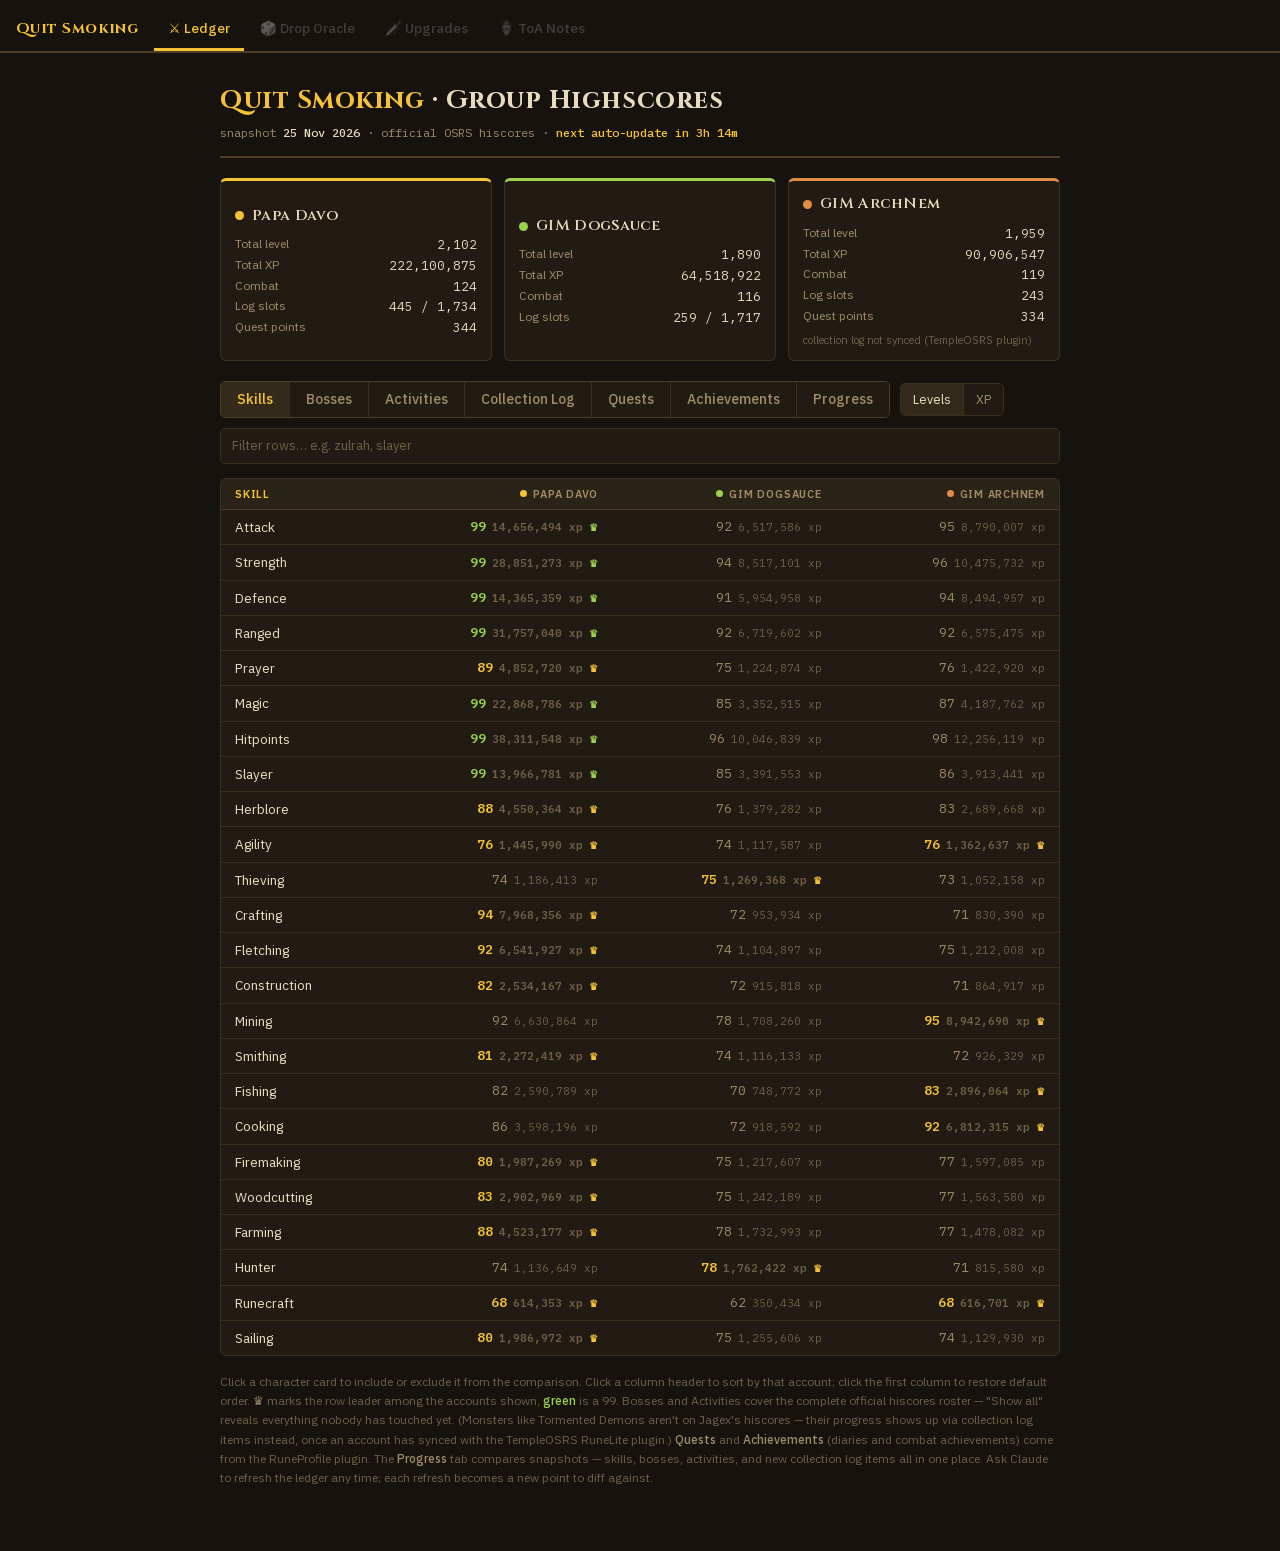
==== index.html @ 2ef052c2 "Scheduled data refresh" ====
<!DOCTYPE html>
<html lang="en">
<head>
<meta charset="utf-8">
<meta name="viewport" content="width=device-width, initial-scale=1">
<title>Quit Smoking — Group Highscores</title>
<link rel="stylesheet" href="assets/fonts.css">
<link rel="manifest" href="manifest.webmanifest">
<meta name="theme-color" content="#16120d">
<meta name="color-scheme" content="dark">
<meta name="mobile-web-app-capable" content="yes">
<meta name="apple-mobile-web-app-capable" content="yes">
<meta name="apple-mobile-web-app-status-bar-style" content="black">
<meta name="apple-mobile-web-app-title" content="Quit Smoking">
<link rel="apple-touch-icon" href="assets/apple-touch-icon.png">
<link rel="icon" type="image/png" sizes="192x192" href="assets/icon-192.png">
<style>

:root{
  --ground:#16120d; --panel:#211b13; --panel2:#2a2318; --panel3:#332a1c;
  --border:#4d3d24; --border-soft:#3a2f1d;
  --ink:#e9dcbe; --muted:#a08c66; --faint:#6f6047;
  --gold:#f5c235; --green:#9ad24b; --red:#e0674f; --blue:#7fb8d9;
  --c-davo:#f5c235; --c-dog:#9ad24b; --c-arch:#e08e45;
  --display:'Cinzel',Georgia,serif;
  --sans:'IBM Plex Sans',system-ui,sans-serif;
  --mono:'IBM Plex Mono',Consolas,monospace;
}
*{box-sizing:border-box}
[hidden]{display:none!important}
body{background:var(--ground);color:var(--ink);font-family:var(--sans);margin:0;
  font-size:14px;line-height:1.5}
nav{position:sticky;top:0;z-index:10;background:var(--ground);
  border-bottom:2px solid var(--border);display:flex;gap:2px;
  padding:10px 16px 0;overflow-x:auto}
nav .brand{font-family:var(--display);font-weight:700;font-size:15px;color:var(--gold);
  letter-spacing:.03em;padding:8px 14px 10px 0;white-space:nowrap}
nav button{font:inherit;font-size:13.5px;font-weight:500;color:var(--muted);
  background:none;border:none;border-bottom:3px solid transparent;
  padding:8px 14px 10px;cursor:pointer;white-space:nowrap}
nav button:hover{color:var(--ink)}
nav button.on{color:var(--gold);border-bottom-color:var(--gold)}
nav button:focus-visible{outline:2px solid var(--gold);outline-offset:-2px}
nav button.dim{opacity:.35;filter:grayscale(1);cursor:not-allowed}
nav button.dim:hover{color:var(--muted)}

/* ---- ledger ---- */



#t-ledger [hidden]{display:none!important}


#t-ledger .wrap{max-width:880px;margin:0 auto;padding:28px 20px 64px}


#t-ledger header{display:flex;align-items:baseline;justify-content:space-between;flex-wrap:wrap;
  gap:4px 16px;border-bottom:2px solid var(--border);padding-bottom:14px;margin-bottom:20px}

#t-ledger h1{font-family:var(--display);font-weight:700;font-size:26px;margin:0;letter-spacing:.02em;
  color:var(--gold);text-wrap:balance}

#t-ledger h1 .sub{color:var(--ink)}

#t-ledger .snapdate{font-family:var(--mono);font-size:12px;color:var(--muted)}

#t-ledger .snapdate b{color:var(--ink);font-weight:500}


#t-ledger .cards{display:grid;grid-template-columns:repeat(auto-fit,minmax(230px,1fr));gap:12px;margin-bottom:20px}

#t-ledger .card{background:var(--panel);border:1px solid var(--border-soft);border-radius:6px;
  padding:12px 14px;cursor:pointer;text-align:left;font:inherit;color:inherit;
  border-top:3px solid var(--acct);transition:background .12s, border-color .12s}

#t-ledger .card:hover{background:var(--panel2)}

#t-ledger .card:focus-visible{outline:2px solid var(--gold);outline-offset:2px}

#t-ledger .card.off{opacity:.45;border-top-color:var(--border-soft)}

#t-ledger .card .nm{font-family:var(--display);font-weight:600;font-size:15px;letter-spacing:.02em;
  display:flex;align-items:center;gap:8px;margin-bottom:8px}

#t-ledger .card .dot{width:9px;height:9px;border-radius:50%;background:var(--acct);flex:none}

#t-ledger .card dl{display:grid;grid-template-columns:auto 1fr;gap:2px 12px;margin:0}

#t-ledger .card dt{color:var(--muted);font-size:12px}

#t-ledger .card dd{margin:0;text-align:right;font-family:var(--mono);font-size:12.5px;font-variant-numeric:tabular-nums}

#t-ledger .card .off-note{font-size:11px;color:var(--faint);margin-top:6px}


#t-ledger .controls{display:flex;flex-wrap:wrap;align-items:center;gap:10px;margin-bottom:14px}

#t-ledger .tabs{display:flex;border:1px solid var(--border);border-radius:5px;overflow:hidden}

#t-ledger .tabs button{font:inherit;font-weight:500;color:var(--muted);background:var(--panel);
  border:none;padding:7px 16px;cursor:pointer}

#t-ledger .tabs button + button{border-left:1px solid var(--border-soft)}

#t-ledger .tabs button.on{background:var(--panel3);color:var(--gold)}

#t-ledger .tabs button:focus-visible{outline:2px solid var(--gold);outline-offset:-2px}

#t-ledger .seg{display:flex;border:1px solid var(--border-soft);border-radius:5px;overflow:hidden}

#t-ledger .seg button{font:inherit;font-size:12.5px;color:var(--muted);background:var(--panel);
  border:none;padding:6px 12px;cursor:pointer}

#t-ledger .seg button + button{border-left:1px solid var(--border-soft)}

#t-ledger .seg button.on{background:var(--panel3);color:var(--ink)}

#t-ledger .seg button:focus-visible{outline:2px solid var(--gold);outline-offset:-2px}

#t-ledger .range{position:relative}

#t-ledger #rangebtn{font:inherit;font-size:12.5px;color:var(--ink);background:var(--panel);
  border:1px solid var(--border-soft);border-radius:5px;padding:6px 11px;cursor:pointer;
  display:flex;align-items:center;gap:8px;font-variant-numeric:tabular-nums}

#t-ledger #rangebtn:hover{border-color:var(--gold)}

#t-ledger #rangebtn .caret{color:var(--faint);font-size:9px}

#t-ledger #calpop{position:absolute;top:calc(100% + 6px);left:0;z-index:30;background:var(--panel2);
  border:1px solid var(--border);border-radius:6px;padding:12px;
  box-shadow:0 10px 28px rgba(0,0,0,.55);display:flex;gap:14px}

#t-ledger #calpop .presets{display:flex;flex-direction:column;gap:4px;
  border-right:1px solid var(--border-soft);padding-right:12px}

#t-ledger #calpop .presets .pt{font-size:10px;font-weight:600;letter-spacing:.07em;
  text-transform:uppercase;color:var(--faint);margin-bottom:2px}

#t-ledger #calpop .presets button{font:inherit;font-size:12px;text-align:left;color:var(--muted);
  background:none;border:none;border-radius:4px;padding:5px 9px;cursor:pointer;white-space:nowrap}

#t-ledger #calpop .presets button:hover{background:var(--panel3);color:var(--gold)}

#t-ledger .cal{width:226px}

#t-ledger .cal .mhead{display:flex;align-items:center;justify-content:space-between;margin-bottom:8px}

#t-ledger .cal .mhead b{font-size:12.5px;font-weight:600;font-family:var(--sans)}

#t-ledger .cal .mhead button{font:inherit;color:var(--muted);background:none;
  border:1px solid var(--border-soft);border-radius:4px;width:22px;height:22px;
  cursor:pointer;line-height:1;padding:0}

#t-ledger .cal .mhead button:hover{color:var(--gold);border-color:var(--gold)}

#t-ledger .cal .grid{display:grid;grid-template-columns:repeat(7,1fr);gap:2px;
  font-family:var(--mono);font-size:11.5px;text-align:center}

#t-ledger .cal .dow{color:var(--faint);font-size:10px;padding:2px 0}

#t-ledger .cal .d{padding:5px 0;border-radius:4px;color:var(--faint)}

#t-ledger .cal .d.snap{color:var(--ink);cursor:pointer;background:var(--panel3);font-weight:600}

#t-ledger .cal .d.snap:hover{outline:1px solid var(--gold)}

#t-ledger .cal .d.inrange{background:var(--border-soft)}

#t-ledger .cal .d.sel{background:var(--gold);color:var(--ground)}

#t-ledger .cal .hint{margin-top:8px;font-size:10.5px;color:var(--faint);font-family:var(--sans)}

#t-ledger #search{font:inherit;font-size:13px;color:var(--ink);background:var(--panel);
  border:1px solid var(--border-soft);border-radius:5px;padding:7px 11px;flex:1;min-width:140px}

#t-ledger #search::placeholder{color:var(--faint)}

#t-ledger #search:focus{outline:none;border-color:var(--gold)}


#t-ledger .tablebox{border:1px solid var(--border-soft);border-radius:6px;background:var(--panel)}

@media (max-width:640px){#t-ledger .tablebox{overflow-x:auto}
}
#t-ledger table{border-collapse:collapse;width:100%;min-width:520px}

#t-ledger th,#t-ledger td{padding:7px 14px;white-space:nowrap}

#t-ledger thead th{font-size:11px;font-weight:600;letter-spacing:.07em;text-transform:uppercase;
  color:var(--muted);background:var(--panel2);border-bottom:1px solid var(--border);
  text-align:right;cursor:pointer;user-select:none;
  position:sticky;top:var(--stickytop,0px);z-index:2}

#t-ledger thead th:first-child{text-align:left}

#t-ledger thead th:hover{color:var(--ink)}

#t-ledger thead th.sorted{color:var(--gold)}

#t-ledger thead th .dot{display:inline-block;width:7px;height:7px;border-radius:50%;margin-right:6px;
  vertical-align:1px}

#t-ledger tbody td{border-bottom:1px solid var(--border-soft);font-family:var(--mono);
  font-size:13px;font-variant-numeric:tabular-nums;text-align:right;color:var(--muted)}

#t-ledger tbody tr:last-child td{border-bottom:none}

#t-ledger tbody tr:hover td{background:var(--panel2)}

#t-ledger tbody td.name{font-family:var(--sans);text-align:left;color:var(--ink);font-size:13.5px}

#t-ledger tbody td.lead{color:var(--gold);font-weight:600}

#t-ledger tbody td.lead::after{content:" ♛";font-size:10px}

#t-ledger tbody td.max99{color:var(--green)}

#t-ledger tbody td.zero{color:var(--faint)}

#t-ledger tbody td.gain{color:var(--green)}

#t-ledger tbody tr.grouphead td{font-family:var(--sans);font-size:11px;font-weight:600;
  letter-spacing:.07em;text-transform:uppercase;color:var(--gold);background:var(--panel2);
  text-align:left;cursor:default}

#t-ledger tbody tr.cathead td{background:var(--panel3);border-bottom-color:var(--border)}

#t-ledger tbody tr.cathead td.name{font-weight:600}

#t-ledger tbody tr.cathead td:not(.name){font-size:11.5px}

#t-ledger tbody tr.cathead td.done{color:var(--green)}

#t-ledger tbody tr.cathead .kc{display:inline-block;margin-left:9px;padding:1px 7px;border-radius:99px;
  background:var(--ground);border:1px solid var(--border);color:var(--gold);
  font-size:11.5px;font-weight:600}

#t-ledger td .xp{color:var(--faint);font-size:11px;margin-left:6px}

#t-ledger td .lv{color:var(--gold);font-size:11px;margin-left:6px}

#t-ledger .empty{padding:28px;text-align:center;color:var(--faint);white-space:normal}

#t-ledger footer{margin-top:16px;font-size:12px;color:var(--faint);line-height:1.6}

#t-ledger footer b{color:var(--muted);font-weight:500}

@media (max-width:560px){ #t-ledger th,#t-ledger td{padding:7px 9px}
 #t-ledger .wrap{padding:20px 12px 48px}
 }
/* ---- oracle ---- */




#t-oracle .wrap{max-width:880px;margin:0 auto;padding:28px 20px 64px}

#t-oracle header{border-bottom:2px solid var(--border);padding-bottom:14px;margin-bottom:20px;
  display:flex;align-items:baseline;justify-content:space-between;flex-wrap:wrap;gap:4px 16px}

#t-oracle h1{font-family:var(--display);font-weight:700;font-size:26px;margin:0;color:var(--gold);
  letter-spacing:.02em}

#t-oracle .tagline{font-family:var(--mono);font-size:12px;color:var(--muted)}


#t-oracle .grid{display:grid;grid-template-columns:minmax(260px,340px) 1fr;gap:16px;align-items:start}

@media (max-width:680px){#t-oracle .grid{grid-template-columns:1fr}
}
#t-oracle .pane{background:var(--panel);border:1px solid var(--border-soft);border-radius:6px;padding:16px}

#t-oracle label{display:block;font-size:11px;font-weight:600;letter-spacing:.07em;text-transform:uppercase;
  color:var(--muted);margin:14px 0 5px}

#t-oracle label:first-child{margin-top:0}

#t-oracle select,#t-oracle input[type=number]{width:100%;font:inherit;font-size:13.5px;color:var(--ink);
  background:var(--panel2);border:1px solid var(--border-soft);border-radius:5px;padding:8px 10px}

#t-oracle select:focus,#t-oracle input:focus{outline:none;border-color:var(--gold)}

#t-oracle input[type=number]{font-family:var(--mono);font-variant-numeric:tabular-nums}

#t-oracle .chips{display:flex;gap:6px;flex-wrap:wrap}

#t-oracle .chips button{font:inherit;font-size:12.5px;color:var(--muted);background:var(--panel2);
  border:1px solid var(--border-soft);border-radius:99px;padding:5px 12px;cursor:pointer}

#t-oracle .chips button.on{color:var(--ground);background:var(--gold);border-color:var(--gold);font-weight:600}

#t-oracle .chips button:focus-visible{outline:2px solid var(--gold);outline-offset:2px}

#t-oracle .hint{font-size:11.5px;color:var(--faint);margin-top:4px}

#t-oracle .customrow{display:flex;align-items:center;gap:8px}

#t-oracle .customrow span{font-family:var(--mono);color:var(--muted)}


#t-oracle .verdict{font-family:var(--display);font-weight:700;font-size:30px;letter-spacing:.03em;
  margin:0 0 2px;color:var(--verdict,var(--gold));text-wrap:balance}

#t-oracle .verdictsub{color:var(--muted);margin:0 0 16px;font-size:13.5px}

#t-oracle .meter{height:10px;border:1px solid var(--border);border-radius:99px;background:var(--panel2);
  overflow:hidden;margin-bottom:6px}

#t-oracle .meter i{display:block;height:100%;background:linear-gradient(90deg,var(--red),var(--gold) 50%,var(--green));
  width:var(--w,0%);transition:width .4s}

#t-oracle .meterlab{display:flex;justify-content:space-between;font-size:10.5px;color:var(--faint);
  font-family:var(--mono);margin-bottom:18px}

#t-oracle .stats{display:grid;grid-template-columns:1fr 1fr;gap:10px}

@media (max-width:480px){#t-oracle .stats{grid-template-columns:1fr}
}
#t-oracle .stat{background:var(--panel2);border:1px solid var(--border-soft);border-radius:5px;padding:10px 12px}

#t-oracle .stat .k{font-size:11px;color:var(--muted);letter-spacing:.05em;text-transform:uppercase}

#t-oracle .stat .v{font-family:var(--mono);font-size:17px;font-variant-numeric:tabular-nums;margin-top:2px}

#t-oracle .stat .v small{font-size:11px;color:var(--faint)}

#t-oracle .miles{margin:18px 0 0;padding:0;list-style:none;font-size:13px;color:var(--muted)}

#t-oracle .miles li{display:flex;justify-content:space-between;gap:12px;padding:5px 0;
  border-top:1px solid var(--border-soft)}

#t-oracle .miles b{font-family:var(--mono);font-weight:500;color:var(--ink);font-variant-numeric:tabular-nums}

#t-oracle .miles .hit b{color:var(--green)}

#t-oracle footer{margin-top:16px;font-size:12px;color:var(--faint);line-height:1.6}

#t-oracle footer b{color:var(--muted);font-weight:500}

/* ---- upgrade ---- */




#t-upgrade .wrap{max-width:880px;margin:0 auto;padding:28px 20px 64px}

#t-upgrade header{border-bottom:2px solid var(--border);padding-bottom:14px;margin-bottom:18px;
  display:flex;align-items:baseline;justify-content:space-between;flex-wrap:wrap;gap:4px 16px}

#t-upgrade h1{font-family:var(--display);font-weight:700;font-size:26px;margin:0;color:var(--gold);
  letter-spacing:.02em}

#t-upgrade .tagline{font-family:var(--mono);font-size:12px;color:var(--muted)}


#t-upgrade .summary{display:grid;grid-template-columns:repeat(auto-fit,minmax(170px,1fr));gap:12px;margin-bottom:18px}

#t-upgrade .sum{background:var(--panel);border:1px solid var(--border-soft);border-radius:6px;padding:11px 14px}

#t-upgrade .sum .k{font-size:11px;color:var(--muted);letter-spacing:.06em;text-transform:uppercase}

#t-upgrade .sum .v{font-family:var(--mono);font-size:18px;font-variant-numeric:tabular-nums;margin-top:2px}

#t-upgrade .sum .v.green{color:var(--green)}

#t-upgrade .sum .v.gold{color:var(--gold)}


#t-upgrade .controls{display:flex;flex-wrap:wrap;gap:10px;margin-bottom:14px;align-items:center}

#t-upgrade .seg{display:flex;border:1px solid var(--border-soft);border-radius:5px;overflow:hidden}

#t-upgrade .seg button{font:inherit;font-size:12.5px;color:var(--muted);background:var(--panel);
  border:none;padding:6px 12px;cursor:pointer}

#t-upgrade .seg button + button{border-left:1px solid var(--border-soft)}

#t-upgrade .seg button.on{background:var(--panel3);color:var(--ink)}

#t-upgrade .seg button:focus-visible{outline:2px solid var(--gold);outline-offset:-2px}


#t-upgrade section{margin-bottom:22px}

#t-upgrade h2{font-family:var(--display);font-weight:600;font-size:16px;letter-spacing:.04em;
  color:var(--gold);margin:0 0 2px;display:flex;align-items:baseline;gap:10px}

#t-upgrade h2 .sub{font-family:var(--mono);font-size:11.5px;color:var(--faint);font-weight:400}

#t-upgrade .items{border:1px solid var(--border-soft);border-radius:6px;overflow:hidden;background:var(--panel)}

#t-upgrade .item{display:grid;grid-template-columns:auto 1fr auto;gap:4px 12px;align-items:center;
  padding:9px 14px;border-bottom:1px solid var(--border-soft);cursor:pointer}

#t-upgrade .item:last-child{border-bottom:none}

#t-upgrade .item:hover{background:var(--panel2)}

#t-upgrade .item input{width:16px;height:16px;accent-color:var(--gold);cursor:pointer}

#t-upgrade .item .nm{font-size:13.5px}

#t-upgrade .item .note{grid-column:2/4;font-size:11.5px;color:var(--faint);margin-top:-3px}

#t-upgrade .item .pr{font-family:var(--mono);font-size:13px;font-variant-numeric:tabular-nums;
  color:var(--muted);text-align:right;white-space:nowrap}

#t-upgrade .item.owned .nm{color:var(--faint);text-decoration:line-through}

#t-upgrade .item.owned .pr{color:var(--green);text-decoration:none}

#t-upgrade .item.owned .pr::after{content:" ✓"}

#t-upgrade .item .tag{display:inline-block;font-size:9.5px;font-weight:600;letter-spacing:.07em;
  border-radius:3px;padding:1px 5px;margin-left:7px;vertical-align:1px;
  color:var(--ground);background:var(--gold)}

#t-upgrade .item .tag.lux{background:var(--panel3);color:var(--muted);border:1px solid var(--border-soft)}

#t-upgrade footer{margin-top:8px;font-size:12px;color:var(--faint);line-height:1.6}

#t-upgrade footer b{color:var(--muted);font-weight:500}

/* ---- toa ---- */




#t-toa .wrap{max-width:940px;margin:0 auto;padding:28px 20px 64px}

#t-toa header{border-bottom:2px solid var(--border);padding-bottom:14px;margin-bottom:20px;
  display:flex;align-items:baseline;justify-content:space-between;flex-wrap:wrap;gap:4px 16px}

#t-toa h1{font-family:var(--display);font-weight:700;font-size:26px;margin:0;color:var(--gold);
  letter-spacing:.02em}

#t-toa .tagline{font-family:var(--mono);font-size:12px;color:var(--muted)}


#t-toa .cols{display:grid;grid-template-columns:repeat(auto-fit,minmax(290px,1fr));gap:14px}

#t-toa .room{background:var(--panel);border:1px solid var(--border-soft);border-radius:6px;
  padding:14px 16px;border-top:3px solid var(--accent,var(--border))}

#t-toa .room h2{font-family:var(--display);font-weight:600;font-size:16px;margin:0 0 2px;
  color:var(--accent,var(--gold));letter-spacing:.03em;display:flex;align-items:baseline;
  justify-content:space-between;gap:8px}

#t-toa .room h2 .style{font-family:var(--mono);font-size:10.5px;color:var(--muted);letter-spacing:.05em}

#t-toa .room ul{margin:8px 0 0;padding-left:17px}

#t-toa .room li{margin-bottom:5px;color:var(--muted)}

#t-toa .room li b{color:var(--ink);font-weight:500}

#t-toa .room li .warn{color:var(--red);font-weight:600}

#t-toa .room li .pray{color:var(--blue)}

#t-toa .sect{font-family:var(--display);font-weight:600;font-size:14px;letter-spacing:.08em;
  text-transform:uppercase;color:var(--faint);margin:26px 0 10px}

#t-toa .sect:first-of-type{margin-top:0}


#t-toa .invos{background:var(--panel);border:1px solid var(--border-soft);border-radius:6px;padding:14px 16px}

#t-toa .invos h3{font-family:var(--display);font-size:14px;color:var(--gold);margin:0 0 6px}

#t-toa .invos p{margin:0 0 10px;font-size:12.5px;color:var(--muted)}

#t-toa .pills{display:flex;flex-wrap:wrap;gap:6px}

#t-toa .pills span{font-family:var(--mono);font-size:11.5px;background:var(--panel2);
  border:1px solid var(--border-soft);border-radius:99px;padding:3px 10px;color:var(--ink)}

#t-toa .pills span.off{color:var(--faint);text-decoration:line-through}

#t-toa footer{margin-top:18px;font-size:12px;color:var(--faint);line-height:1.6}

#t-toa footer b{color:var(--muted);font-weight:500}


</style>
</head>
<body>
<nav><span class="brand">Quit Smoking</span><button data-t="ledger">⚔️ Ledger</button><button data-t="oracle" class="dim" disabled>🎲 Drop Oracle</button><button data-t="upgrade" class="dim" disabled>🗡️ Upgrades</button><button data-t="toa" class="dim" disabled>🏺 ToA Notes</button></nav>
<div id="t-ledger" class="tool" hidden>
<div class="wrap">
<header>
  <h1>Quit Smoking <span class="sub">· Group Highscores</span></h1>
  <div class="snapdate">snapshot <b id="snapdate"></b> · official OSRS hiscores
    · <b id="nextref" style="color:var(--gold)"></b></div>
</header>

<div class="cards" id="cards"></div>

<div class="controls">
  <div class="tabs" id="tabs" role="tablist">
    <button data-tab="skills" role="tab">Skills</button>
    <button data-tab="bosses" role="tab">Bosses</button>
    <button data-tab="activities" role="tab">Activities</button>
    <button data-tab="clog" role="tab">Collection Log</button>
    <button data-tab="quests" role="tab">Quests</button>
    <button data-tab="achv" role="tab">Achievements</button>
    <button data-tab="progress" role="tab">Progress</button>
  </div>
  <div class="seg" id="mode" hidden>
    <button data-mode="level">Levels</button>
    <button data-mode="xp">XP</button>
  </div>
  <div class="seg" id="zeroseg" hidden>
    <button data-z="hide">Hide untouched</button>
    <button data-z="all">Show all</button>
  </div>
  <div class="seg" id="questseg" hidden>
    <button data-q="all">All quests</button>
    <button data-q="todo">Unfinished only</button>
  </div>
  <div class="range" id="rangewrap" hidden>
    <button id="rangebtn" aria-haspopup="dialog"></button>
    <div id="calpop" hidden></div>
  </div>
  <input id="search" type="search" placeholder="Filter rows… e.g. zulrah, slayer">
</div>

<div class="tablebox"><table>
  <thead><tr id="headrow"></tr></thead>
  <tbody id="body"></tbody>
</table></div>

<footer>
  Click a character card to include or exclude it from the comparison. Click a column header to
  sort by that account; click the first column to restore default order. <b>♛</b> marks the row
  leader among the accounts shown, <b style="color:var(--green)">green</b> is a 99.
  Bosses and Activities cover the complete official hiscores roster — "Show all" reveals
  everything nobody has touched yet. (Monsters like Tormented Demons aren't on Jagex's hiscores —
  their progress shows up via collection log items instead, once an account has synced with the
  TempleOSRS RuneLite plugin.) <b>Quests</b> and <b>Achievements</b> (diaries and combat
  achievements) come from the RuneProfile plugin.
  The <b>Progress</b> tab compares snapshots — skills, bosses,
  activities, and new collection log items all in one place. Ask Claude to refresh the ledger any
  time; each refresh becomes a new point to diff against.
</footer>
</div>
</div><div id="t-oracle" class="tool" hidden>
<div class="wrap">
<header>
  <h1>The Drop Oracle</h1>
  <div class="tagline">dry, or deserved? · rates from the OSRS Wiki · KCs from 6 Sep 2026 hiscores</div>
</header>

<div class="grid">
<div class="pane">
  <label>Whose kill count?</label>
  <div class="chips" id="who"></div>
  <label for="boss">Boss</label>
  <select id="boss"></select>
  <label for="drop">Drop</label>
  <select id="drop"></select>
  <div id="customwrap" hidden>
    <label for="rate">Drop rate</label>
    <div class="customrow"><span>1 /</span><input type="number" id="rate" min="2" value="512"></div>
  </div>
  <label for="kc">Kill count</label>
  <input type="number" id="kc" min="0" value="0">
  <div class="hint" id="kchint"></div>
  <label for="got">Copies received</label>
  <input type="number" id="got" min="0" value="0">
</div>

<div class="pane">
  <p class="verdict" id="verdict">—</p>
  <p class="verdictsub" id="verdictsub"></p>
  <div class="meter"><i id="meterbar"></i></div>
  <div class="meterlab"><span>cursed</span><span>on rate</span><span>spooned</span></div>
  <div class="stats">
    <div class="stat"><div class="k">Expected by now</div><div class="v" id="s-exp">—</div></div>
    <div class="stat"><div class="k">You have</div><div class="v" id="s-got">—</div></div>
    <div class="stat"><div class="k">Luck percentile</div><div class="v" id="s-pct">—</div></div>
    <div class="stat"><div class="k">This dry or worse</div><div class="v" id="s-odds">—</div></div>
  </div>
  <ul class="miles" id="miles"></ul>
</div>
</div>

<footer>
  Percentile = share of players with your KC who would have <b>more</b> copies than you (higher is
  luckier). Rates are effective per-kill rates from the wiki; DT2 vestiges use a hidden 3-roll
  system, so treat those as approximations. Royal Titans rates assume full damage (solo) — in a
  duo they scale with your share. Ask Claude to refresh KCs or add bosses/drops.
</footer>
</div>
</div><div id="t-upgrade" class="tool" hidden>
<div class="wrap">
<header>
  <h1>Davo's Upgrade Path</h1>
  <div class="tagline">GE prices from <b>7 Sep 2026</b> · tick what you own — it's remembered</div>
</header>

<div class="summary">
  <div class="sum"><div class="k">Still to buy</div><div class="v gold" id="t-left">—</div></div>
  <div class="sum"><div class="k">Owned value</div><div class="v green" id="t-own">—</div></div>
  <div class="sum"><div class="k">Items ticked</div><div class="v" id="t-count">—</div></div>
</div>

<div class="controls">
  <div class="seg" id="view">
    <button data-v="all">Everything</button>
    <button data-v="todo">Still needed</button>
    <button data-v="core">Core picks only</button>
  </div>
</div>

<div id="sections"></div>

<footer>
  <b>CORE</b> = the value picks that carry your PvM given your stats; untagged = solid but
  situational; <b>LUX</b> = endgame luxury. Ferocious gloves are priced as hydra leather and
  Emberlight as a tormented synapse (the tradeable components). Crystal armour for a bowfa setup
  needs <b>6 armour seeds</b> (helm 1 / legs 2 / body 3) — the listed price is per seed.
  Prices move — ask Claude to refresh them, or to re-tier this list once you've told it what you own.
</footer>
</div>
</div><div id="t-toa" class="tool" hidden>
<div class="wrap">
<header>
  <h1>ToA Field Notes</h1>
  <div class="tagline">expert-mode quick reference · keep on the second monitor</div>
</header>

<div class="sect">Invocations</div>
<div class="cols" style="grid-template-columns:repeat(auto-fit,minmax(340px,1fr))">
  <div class="invos">
    <h3>Comfortable expert (~300)</h3>
    <p>The standard "everything useful, nothing evil" loadout. Verify the total in the lobby.</p>
    <div class="pills"><span>Softcore Run</span><span>Walk for It</span><span>Pathseeker</span>
    <span>Need Less Help?</span><span>On a Diet</span><span>Dehydration</span>
    <span>Lively Larvae</span><span>More Overlords</span><span>Blowing Mud</span>
    <span>Medic</span><span>Aerial Assault</span><span>Not Just a Head</span>
    <span>Arterial Spray</span><span>Blood Thinners</span><span>Upset Stomach</span>
    <span>Mind the Gap!</span><span>Gotta Have Faith</span><span>Jungle Japes</span>
    <span>Shaking Things Up</span><span>Boulderdash</span></div>
  </div>
  <div class="invos">
    <h3>Invocations to avoid until comfy</h3>
    <p>Each of these changes how a room plays, not just the numbers.</p>
    <div class="pills"><span class="off">Quiet Prayers / Deadly Prayers</span>
    <span class="off">Overly Draining</span><span class="off">Keep Back</span>
    <span class="off">Stay Vigilant</span><span class="off">Feeling Special?</span>
    <span class="off">Double Trouble</span><span class="off">Insanity</span></div>
  </div>
</div>

<div class="sect">Path of Crondis &amp; Zebak</div>
<div class="cols">
  <div class="room" style="--accent:var(--green)">
    <h2>Crondis puzzle <span class="style">agility</span></h2>
    <ul>
      <li>Fill the container at the waterfall, water the <b>palm tree</b> before the timer empties.</li>
      <li>Zig-zag past crocodiles — getting caught <span class="warn">spills water</span>.</li>
      <li>Run energy room — save stamina sips for the boss.</li>
    </ul>
  </div>
  <div class="room" style="--accent:var(--green)">
    <h2>Zebak <span class="style">ranged</span></h2>
    <ul>
      <li><b>Blood clouds heal him</b> — kill them the moment they spawn.</li>
      <li>Roar wave: <b>jump with the rocks</b> or eat the stun; acid trail blocks tiles.</li>
      <li>Boulders push you — don't get shoved into acid.</li>
      <li>Enrage: faster waves + more acid. Save a <b>salt refresh</b> for it.</li>
    </ul>
  </div>
</div>

<div class="sect">Path of Scabaras &amp; Kephri</div>
<div class="cols">
  <div class="room" style="--accent:var(--gold)">
    <h2>Scabaras puzzle <span class="style">brain</span></h2>
    <ul>
      <li>Addition puzzle: stand on tiles summing to the target number.</li>
      <li>Matching: flip and pair the symbols — memorize before flipping.</li>
      <li>Fastest path room in the raid — bank the time here.</li>
    </ul>
  </div>
  <div class="room" style="--accent:var(--gold)">
    <h2>Kephri <span class="style">melee (stab)</span></h2>
    <ul>
      <li>Shield up = DPS the <b>exploding scarabs into her</b> phase; dung attack arcs — move off the splat tile.</li>
      <li>Swarm phase: <span class="pray">Protect from Melee</span>, step away from exploders.</li>
      <li><b>Arcane scarabs heal her shield</b> — kill them first every wave.</li>
      <li>Fireball barrage: keep moving diagonally; never stand still.</li>
    </ul>
  </div>
</div>

<div class="sect">Path of Apmeken &amp; Ba-Ba</div>
<div class="cols">
  <div class="room" style="--accent:var(--red)">
    <h2>Apmeken puzzle <span class="style">chaos</span></h2>
    <ul>
      <li>Pillar room: match the sense (sight/smell/hearing) to the correct pillar.</li>
      <li><b>Volatile monkeys explode</b> — off-tile before the bar fills; cursed ones drain prayer.</li>
      <li>Solo: do the vents in a fixed order and keep moving.</li>
    </ul>
  </div>
  <div class="room" style="--accent:var(--red)">
    <h2>Ba-Ba <span class="style">melee</span></h2>
    <ul>
      <li>Boulder roll: stand in the <b>gap in the boulder line</b>.</li>
      <li>Sarcophagus slam drops rubble — <span class="warn">don't attack through falling rocks</span>.</li>
      <li>Baboon waves: kill smalls fast (shadow baboons drain prayer, volatile explode).</li>
      <li>Edge shove attack: stand off the pit line when she winds up.</li>
    </ul>
  </div>
</div>

<div class="sect">Path of Het &amp; Akkha</div>
<div class="cols">
  <div class="room" style="--accent:var(--blue)">
    <h2>Het puzzle <span class="style">mirrors</span></h2>
    <ul>
      <li>Pick up the <b>shield</b> first — orb beam chunks you without it.</li>
      <li>Rotate mirrors to route the light beam to the statue; mine rubble in the way.</li>
      <li>Drop the shield before leaving — it's room-only.</li>
    </ul>
  </div>
  <div class="room" style="--accent:var(--blue)">
    <h2>Akkha <span class="style">magic</span></h2>
    <ul>
      <li>Match <span class="pray">protection prayer</span> to his style — he swaps after every special.</li>
      <li>Quadrant specials: hug the current quadrant edge, sidestep the elemental orbs.</li>
      <li>Memory special: repeat the flashed sequence — <b>walk it calmly</b>, it's not a DPS race.</li>
      <li>Final phase: detonating orbs sweep the room — count lanes before committing.</li>
    </ul>
  </div>
</div>

<div class="sect">The Wardens</div>
<div class="cols">
  <div class="room" style="--accent:var(--gold)">
    <h2>P1 — Obelisk <span class="style">all styles</span></h2>
    <ul>
      <li>DPS the obelisk; dodge the skull volleys and lightning tiles.</li>
      <li>Prayer-switch on the warden attacks from the sides.</li>
      <li>This phase sets your P2 — bank damage safely, don't greed through skulls.</li>
    </ul>
  </div>
  <div class="room" style="--accent:var(--gold)">
    <h2>P2 — Core <span class="style">burst dps</span></h2>
    <ul>
      <li>Warden slams → <b>core exposed</b> → dump your biggest hits into it.</li>
      <li>Between cores: dodge vents and lightning, keep supplies topped.</li>
      <li><span class="warn">Missing a core window is the raid's biggest time loss.</span></li>
    </ul>
  </div>
  <div class="room" style="--accent:var(--red)">
    <h2>P3 — Enrage <span class="style">survive</span></h2>
    <ul>
      <li>Rising floor tiles: pre-move, never react late.</li>
      <li>Phantom bosses echo earlier rooms — same answers as before (Ba-Ba slam, Akkha orbs, Kephri swarm, Zebak wave).</li>
      <li>Lightning intensifies as hp drops — save <b>ambrosia / thralls / specs</b> for the last 30%.</li>
    </ul>
  </div>
</div>

<footer>
  Written for your comfort zone (~300 expert). General style per room: <b>Zebak ranged · Kephri
  stab · Ba-Ba melee · Akkha magic</b> — bring the best you own of each and salts/nectar from the
  helpful spirit. Tell Claude your exact gear and this page gets rewritten around your actual
  switches; ask for a CoX or ToB sheet when you start learning them.
</footer>
</div>
</div>
<script>
(function(){
  var tabs=document.querySelectorAll("nav button"),cur="ledger";
  var dis={"oracle":1,"upgrade":1,"toa":1};
  try{cur=localStorage.getItem("toolkit-tab")||cur}catch(e){}
  if(dis[cur])cur="ledger";
  function show(k){
    cur=k;
    tabs.forEach(function(b){b.classList.toggle("on",b.dataset.t===k)});
    document.querySelectorAll(".tool").forEach(function(d){d.hidden=d.id!=="t-"+k});
    try{localStorage.setItem("toolkit-tab",k)}catch(e){}
  }
  tabs.forEach(function(b){b.onclick=function(){show(b.dataset.t)}});
  show(document.getElementById("t-"+cur)?cur:"ledger");
  // Sticky table headers park just below the nav bar.
  var nav=document.querySelector("nav");
  function setSticky(){document.documentElement.style.setProperty("--stickytop",nav.offsetHeight+"px")}
  setSticky();window.addEventListener("resize",setSticky);
})();
</script>
<script>
/* ---- ledger ---- */
(function(){

// Snapshots are appended by Claude on each refresh — oldest first.
// Player shape: {skills, activities, temple?} where temple = {slots:[filled,total], ehc,
// items:{"Item name":count}} from TempleOSRS collection-log API (only for synced accounts).
const SNAPSHOTS = [{"date":"2026-09-06","label":"6 Sep 2026","players":{"GIM ArchNem":{"skills":{"Overall":[1959,90817655],"Attack":[95,8790007],"Defence":[94,8494957],"Strength":[96,10475732],"Hitpoints":[98,12256119],"Ranged":[92,6575475],"Prayer":[76,1422920],"Magic":[87,4187762],"Cooking":[92,6812315],"Woodcutting":[77,1563580],"Fletching":[75,1212008],"Fishing":[83,2896064],"Firemaking":[77,1597085],"Crafting":[71,830390],"Smithing":[72,926329],"Mining":[95,8853798],"Herblore":[83,2689668],"Agility":[76,1362637],"Thieving":[73,1052158],"Slayer":[86,3913441],"Farming":[77,1478082],"Runecraft":[68,616701],"Hunter":[71,815580],"Construction":[71,864917],"Sailing":[74,1129930]},"activities":{"Clue Scrolls (all)":28,"Clue Scrolls (medium)":2,"Clue Scrolls (hard)":26,"LMS - Rank":626,"PvP Arena - Rank":2881,"Rifts closed":57,"Collections Logged":242,"Amoxliatl":46,"Barrows Chests":25,"Brutus":435,"Dagannoth Prime":60,"Dagannoth Rex":9,"Dagannoth Supreme":73,"Deranged Archaeologist":25,"Duke Sucellus":1,"Giant Mole":16,"Grotesque Guardians":30,"Hespori":10,"Kalphite Queen":1,"K'ril Tsutsaroth":10,"Lunar Chests":96,"Mad Angel":9,"Scurrius":33,"Skotizo":6,"Tempoross":6,"The Gauntlet":2,"The Corrupted Gauntlet":61,"The Hueycoatl":35,"The Leviathan":1,"The Royal Titans":123,"The Whisperer":1,"Tombs of Amascut":10,"TzTok-Jad":1,"Vardorvis":4,"Vorkath":25,"Wintertodt":85,"Zulrah":45}},"GIM DogSauce":{"skills":{"Overall":[1866,57749675],"Attack":[91,6158344],"Defence":[90,5573254],"Strength":[93,7649274],"Hitpoints":[95,8884294],"Ranged":[89,5214032],"Prayer":[74,1170166],"Magic":[84,3060320],"Cooking":[72,909050],"Woodcutting":[74,1142007],"Fletching":[74,1104012],"Fishing":[70,743529],"Firemaking":[75,1217547],"Crafting":[72,932230],"Smithing":[72,945684],"Mining":[74,1160021],"Herblore":[76,1352380],"Agility":[73,1040699],"Thieving":[75,1262168],"Slayer":[83,2698250],"Farming":[76,1407093],"Runecraft":[60,296725],"Hunter":[78,1720559],"Construction":[71,874126],"Sailing":[75,1233911]},"activities":{"Clue Scrolls (all)":56,"Clue Scrolls (beginner)":8,"Clue Scrolls (easy)":12,"Clue Scrolls (medium)":21,"Clue Scrolls (hard)":15,"LMS - Rank":493,"PvP Arena - Rank":2171,"Rifts closed":15,"Collections Logged":259,"Amoxliatl":134,"Barrows Chests":54,"Brutus":1201,"Bryophyta":1,"Dagannoth Prime":1,"Dagannoth Rex":3,"Dagannoth Supreme":1,"Duke Sucellus":1,"Giant Mole":1,"Hespori":10,"Kalphite Queen":1,"K'ril Tsutsaroth":6,"Lunar Chests":336,"Mad Angel":38,"Obor":3,"Sarachnis":72,"Scurrius":105,"Shellbane Gryphon":24,"Skotizo":7,"Tempoross":15,"The Gauntlet":16,"The Corrupted Gauntlet":2,"The Hueycoatl":37,"The Leviathan":1,"The Royal Titans":313,"The Whisperer":1,"Tombs of Amascut":2,"TzTok-Jad":1,"Vardorvis":1,"Vorkath":12,"Wintertodt":58,"Zulrah":7}},"Papa Davo":{"skills":{"Overall":[2056,198998919],"Attack":[99,14608565],"Defence":[99,14316328],"Strength":[99,27160122],"Hitpoints":[99,35258874],"Ranged":[99,28372508],"Prayer":[87,4183730],"Magic":[99,19261687],"Cooking":[84,3001071],"Woodcutting":[81,2204561],"Fletching":[91,6244048],"Fishing":[75,1289940],"Firemaking":[75,1210898],"Crafting":[93,7643472],"Smithing":[76,1463975],"Mining":[86,3645906],"Herblore":[87,4282466],"Agility":[76,1418709],"Thieving":[74,1185414],"Slayer":[99,13646776],"Farming":[86,3695834],"Runecraft":[66,518225],"Hunter":[74,1120104],"Construction":[82,2487669],"Sailing":[70,778037]},"activities":{"Clue Scrolls (all)":171,"Clue Scrolls (beginner)":6,"Clue Scrolls (easy)":5,"Clue Scrolls (medium)":87,"Clue Scrolls (hard)":72,"Clue Scrolls (elite)":1,"LMS - Rank":627,"PvP Arena - Rank":2940,"Rifts closed":28,"Colosseum Glory":837,"Collections Logged":420,"Abyssal Sire":550,"Alchemical Hydra":149,"Amoxliatl":21,"Araxxor":291,"Barrows Chests":408,"Brutus":2432,"Calvar'ion":300,"Cerberus":580,"Chambers of Xeric":11,"Chambers of Xeric: Challenge Mode":4,"Chaos Elemental":3,"Chaos Fanatic":1,"Commander Zilyana":11,"Crazy Archaeologist":21,"Dagannoth Prime":293,"Dagannoth Rex":92,"Dagannoth Supreme":113,"Duke Sucellus":376,"General Graardor":149,"Giant Mole":4,"Grotesque Guardians":16,"Hespori":37,"Kalphite Queen":42,"King Black Dragon":6,"Kraken":587,"K'ril Tsutsaroth":176,"Lunar Chests":319,"Mad Angel":108,"Maggot King":11,"Phantom Muspah":7,"Sarachnis":34,"Scorpia":1,"Scurrius":134,"Skotizo":47,"Spindel":262,"Tempoross":61,"The Gauntlet":23,"The Corrupted Gauntlet":404,"The Hueycoatl":52,"The Leviathan":1,"The Royal Titans":489,"The Whisperer":1,"Thermonuclear Smoke Devil":106,"Tombs of Amascut":29,"Tombs of Amascut: Expert Mode":43,"TzTok-Jad":3,"Vardorvis":142,"Vorkath":51,"Wintertodt":57,"Yama":206,"Zulrah":1014}}}},{"date":"2026-09-07","label":"7 Sep 2026","players":{"Papa Davo":{"skills":{"Overall":[2056,199440632],"Attack":[99,14610105],"Defence":[99,14316328],"Strength":[99,27168103],"Hitpoints":[99,35322585],"Ranged":[99,28413290],"Prayer":[87,4183730],"Magic":[99,19383039],"Cooking":[84,3001071],"Woodcutting":[81,2204561],"Fletching":[91,6244048],"Fishing":[75,1289940],"Firemaking":[75,1210898],"Crafting":[93,7643666],"Smithing":[76,1466520],"Mining":[86,3823121],"Herblore":[87,4282886],"Agility":[76,1418976],"Thieving":[74,1185414],"Slayer":[99,13646776],"Farming":[86,3718992],"Runecraft":[66,520223],"Hunter":[74,1120104],"Construction":[82,2488219],"Sailing":[70,778037]},"activities":{"Clue Scrolls (all)":182,"Clue Scrolls (beginner)":8,"Clue Scrolls (easy)":7,"Clue Scrolls (medium)":89,"Clue Scrolls (hard)":76,"Clue Scrolls (elite)":2,"LMS - Rank":627,"PvP Arena - Rank":2940,"Rifts closed":28,"Colosseum Glory":837,"Collections Logged":422,"Abyssal Sire":550,"Alchemical Hydra":149,"Amoxliatl":21,"Araxxor":291,"Barrows Chests":408,"Brutus":2433,"Calvar'ion":300,"Cerberus":580,"Chambers of Xeric":11,"Chambers of Xeric: Challenge Mode":4,"Chaos Elemental":3,"Chaos Fanatic":1,"Commander Zilyana":11,"Crazy Archaeologist":21,"Dagannoth Prime":293,"Dagannoth Rex":92,"Dagannoth Supreme":113,"Duke Sucellus":376,"General Graardor":149,"Giant Mole":4,"Grotesque Guardians":16,"Hespori":37,"Kalphite Queen":42,"King Black Dragon":6,"Kraken":587,"K'ril Tsutsaroth":176,"Lunar Chests":319,"Mad Angel":108,"Maggot King":11,"Phantom Muspah":7,"Sarachnis":34,"Scorpia":1,"Scurrius":134,"Skotizo":47,"Spindel":262,"Tempoross":61,"The Gauntlet":23,"The Corrupted Gauntlet":404,"The Hueycoatl":52,"The Leviathan":1,"The Royal Titans":489,"The Whisperer":1,"Thermonuclear Smoke Devil":106,"Tombs of Amascut":29,"Tombs of Amascut: Expert Mode":43,"TzTok-Jad":3,"Vardorvis":142,"Vorkath":51,"Wintertodt":57,"Yama":217,"Zulrah":1014},"temple":{"slots":[422,1717],"ehc":359.0,"items":{"abyssal_sire":{"Unsired":3,"Bludgeon spine":1,"Bludgeon claw":1,"Bludgeon axon":1,"Abyssal whip":11},"alchemical_hydra":{"Hydra's claw":1,"Hydra leather":1,"Hydra's fang":1,"Hydra's eye":1,"Dragon knife":291},"amoxliatl":{"Pendant of Ates (inert)":1,"Frozen tear":106},"araxxor":{"Araxyte venom sack":2479,"Spider cave teleport":51,"Araxyte fang":1,"Noxious point":1,"Noxious blade":1,"Noxious pommel":1,"Araxyte head":3},"barrows_chests":{"Ahrim's hood":4,"Torag's helm":2,"Karil's leathertop":1,"Ahrim's robetop":2,"Guthan's platebody":2,"Torag's platebody":2,"Ahrim's robeskirt":2,"Dharok's platelegs":1,"Guthan's chainskirt":1,"Torag's platelegs":1,"Verac's plateskirt":1,"Karil's crossbow":2,"Ahrim's staff":2,"Dharok's greataxe":1,"Guthan's warspear":1,"Torag's hammers":6,"Verac's flail":1,"Bolt rack":35},"brutus":{"Mooleta":70,"Bottomless milk bucket (empty)":67,"Cow slippers":11},"callisto_and_artio":{"Dragon pickaxe":1,"Dragon 2h sword":3},"cerberus":{"Eternal crystal":2,"Pegasian crystal":4,"Primordial crystal":1,"Jar of Souls":1,"Key master teleport":91},"chaos_elemental":{"Dragon pickaxe":1,"Dragon 2h sword":3},"commander_zilyana":{"Saradomin sword":1,"Godsword shard 1":2,"Godsword shard 2":1},"crazy_archaeologist":{"Fedora":1},"dagannoth_kings":{"Berserker ring":4,"Archers ring":1,"Seers ring":1,"Warrior ring":1,"Dragon axe":2,"Mud battlestaff":1},"doom_of_mokhaiotl":{"Avernic treads":1,"Mokhaiotl waystone":74,"Demon tear":41719},"duke_sucellus":{"Virtus robe top":1,"Ice quartz":1,"Frozen tablet":1,"Chromium ingot":2,"Awakener's orb":5},"the_fight_caves":{"Fire cape":3},"fortis_colosseum":{"Sunfire splinters":250},"the_gauntlet":{"Crystal armour seed":13,"Crystal weapon seed":4,"Enhanced crystal weapon seed":1,"Gauntlet cape":1},"general_graardor":{"Bandos tassets":1,"Godsword shard 1":2,"Godsword shard 2":1},"giant_mole":{"Mole skin":9,"Mole claw":4,"Immaculate mole skin":1},"grotesque_guardians":{"Granite dust":4474},"hespori":{"Iasor seed":25,"Kronos seed":21,"Attas seed":9},"hueycoatl":{"Soiled page":57,"Hueycoatl hide":3,"Huasca seed":15},"kalphite_queen":{"Kq head":1,"Dragon 2h sword":3,"Dragon pickaxe":1},"king_black_dragon":{"Dragon pickaxe":1},"kraken":{"Kraken tentacle":2,"Jar of Dirt":1},"kree_arra":{"Godsword shard 1":2,"Godsword shard 2":1},"kril_tsutsaroth":{"Zamorakian spear":2,"Godsword shard 1":2,"Godsword shard 2":1},"the_leviathan":{"Virtus robe top":1,"Chromium ingot":2,"Awakener's orb":5},"the_mad_angel":{"Hallowfell":1,"Ardeaglais teleport":6,"Granite dust":4474},"moons_of_peril":{"Eclipse moon chestplate":1,"Eclipse moon tassets":1,"Eclipse moon helm":2,"Eclipse atlatl":1,"Blue moon chestplate":2,"Blue moon tassets":1,"Blue moon helm":1,"Blue moon spear":1,"Blood moon chestplate":1,"Blood moon tassets":2,"Blood moon helm":2,"Dual macuahuitl":1,"Atlatl dart":250},"phantom_muspah":{"Ancient icon":1,"Ancient essence":3401},"royal_titans":{"Deadeye prayer scroll":1,"Mystic vigour prayer scroll":1,"Giantsoul amulet (uncharged)":6,"Ice element staff crown":2,"Fire element staff crown":3,"Desiccated page":250},"scorpia":{"Dragon 2h sword":3},"scurrius":{"Scurrius' spine":4},"skotizo":{"Skotos":1,"Dark claw":1,"Ancient shard":170},"tempoross":{"Soaked page":24,"Fish barrel":1,"Spirit flakes":3446},"thermonuclear_smoke_devil":{"Occult necklace":1},"vardorvis":{"Virtus robe top":1,"Blood quartz":1,"Strangled tablet":1,"Chromium ingot":2,"Awakener's orb":5},"venenatis_and_spindel":{"Treasonous ring":1,"Dragon pickaxe":1,"Dragon 2h sword":3},"vetion_and_calvarion":{"Dragon pickaxe":1,"Dragon 2h sword":3,"Voidwaker blade":1},"vorkath":{"Vorkath's head":2},"the_whisperer":{"Virtus robe top":1,"Chromium ingot":2,"Awakener's orb":5},"wintertodt":{"Burnt page":59,"Bruma torch":4,"Dragon axe":2},"yama":{"Chasm teleport scroll":44,"Oathplate chest":1,"Soulflame horn":1,"Oathplate shards":100,"Rite of vile transference":1,"Forgotten lockbox":5,"Dossier":7,"Barrel of demonic tallow (full)":10},"zulrah":{"Jar of Swamp":1,"Magic fang":1,"Serpentine visage":2,"Tanzanite fang":1,"Zul-andra teleport":512,"Zulrah's scales":65535},"chambers_of_xeric":{"Torn prayer scroll":1,"Dark relic":1},"theatre_of_blood":{"Vial of blood":10},"tombs_of_amascut":{"Lightbearer":1,"Osmumten's fang":2,"Thread of Elidinis":2,"Breach of the Scarab":4,"Eye of the Corruptor":3,"Jewel of the Sun":2,"Jewel of Amascut":3,"Masori crafting kit":1,"Cache of runes":15},"beginner_treasure_trails":{"Jester cape":1,"Black pickaxe":1},"easy_treasure_trails":{"Black platelegs (t)":1,"Black shield (h1)":1,"Black pickaxe":1,"Willow comp bow":1},"medium_treasure_trails":{"Ranger boots":1,"Climbing boots (g)":1,"Adamant platelegs (t)":1,"Adamant kiteshield (t)":1,"Adamant kiteshield (g)":1,"Adamant shield (h3)":1,"Adamant helm (h4)":1,"Adamant platebody (h1)":1,"Adamant platebody (h2)":2,"Adamant platebody (h4)":1,"Mithril platebody (t)":1,"Mithril kiteshield (t)":1,"Green d'hide body (g)":3,"Green d'hide chaps (g)":1,"Saradomin mitre":1,"Guthix mitre":1,"Zamorak mitre":2,"Ancient mitre":1,"Ancient stole":1,"Bandos stole":1,"Bandos crozier":1,"Pink boater":1,"Green headband":1,"Crier hat":2,"Crier bell":1,"White unicorn mask":1,"Black leprechaun hat":1,"Wolf mask":1,"Purple elegant legs":1,"Black elegant shirt":1,"Pink elegant skirt":1,"Gnomish firelighter":1,"Strength amulet (t)":1,"Yew comp bow":1},"hard_treasure_trails":{"Dragon boots ornament kit":1,"Rune plateskirt (t)":1,"Rune full helm (g)":1,"Rune platebody (g)":1,"Zamorak kiteshield":1,"Guthix plateskirt":1,"Armadyl platebody":1,"Armadyl plateskirt":1,"Bandos full helm":1,"Bandos platebody":2,"Bandos platelegs":1,"Bandos kiteshield":1,"Rune helm (h1)":1,"Rune helm (h5)":1,"Saradomin bracers":1,"Zamorak coif":1,"Zamorak d'hide boots":1,"Bandos coif":1,"Armadyl chaps":1,"Ancient d'hide body":1,"Red d'hide chaps (g)":1,"Enchanted robe":2,"Saradomin stole":1,"Red cavalier":1,"Black cavalier":1,"Green dragon mask":1,"Rune cane":1},"elite_treasure_trails":{"Dark infinity colour kit":1},"gilded":{"Gilded full helm":1},"third_age":{"3rd Age amulet":1},"shared_treasure_trail_rewards":{"Zamorak page 1":1,"Guthix page 1":1,"Bandos page 1":1,"Ancient page 1":1,"Zamorak page 2":2,"Guthix page 2":4,"Bandos page 2":1,"Armadyl page 2":1,"Ancient page 2":1,"Saradomin page 3":1,"Zamorak page 3":3,"Bandos page 3":1,"Ancient page 3":1,"Saradomin page 4":1,"Guthix page 4":3,"Ancient page 4":1,"Peaceful blessing":1,"Ancient blessing":1,"Nardah teleport":15,"Mort'ton teleport":14,"Feldip hills teleport":27,"Digsite teleport":24,"Piscatoris teleport":25,"Pest control teleport":18,"Tai bwo wannai teleport":15,"Lumberyard teleport":26,"Iorwerth camp teleport":34,"Master scroll book (empty)":3,"Red firelighter":15,"Green firelighter":13,"Blue firelighter":71,"Purple firelighter":55,"White firelighter":65,"Charge dragonstone jewellery scroll":9,"Purple sweets":297},"scroll_cases":{"Minor hard scroll case":1},"brimhaven_agility_arena":{"Agility arena ticket":2,"Brimhaven voucher":2},"fishing_trawler":{"Angler hat":1,"Angler top":1,"Angler waders":1,"Angler boots":1},"giants_foundry":{"Double ammo mould":1,"Kovac's grog":3},"guardians_of_the_rift":{"Abyssal pearls":166,"Intricate pouch":1},"last_man_standing":{"Victor's cape (1)":1},"magic_training_arena":{"Infinity boots":1},"mahogany_homes":{"Carpenter's helmet":1,"Carpenter's shirt":1,"Carpenter's trousers":1,"Carpenter's boots":1,"Plank sack":1},"pest_control":{"Void knight top":1,"Void knight robe":1,"Void knight gloves":1,"Void ranger helm":1,"Elite void top":1,"Elite void robe":1},"mastering_mixology":{"Prescription goggles":1,"Alchemist's amulet":1,"Reagent pouch":1},"rogues_den":{"Rogue mask":1,"Rogue top":1,"Rogue trousers":1,"Rogue boots":1,"Rogue gloves":1},"vale_totems":{"Fletching knife":1,"Ent branch":63,"Greenman mask":1},"volcanic_mine":{"Prospector helmet":1,"Prospector jacket":1,"Prospector legs":1,"Prospector boots":1},"aerial_fishing":{"Angler hat":1,"Angler top":1,"Angler waders":1,"Angler boots":1},"all_pets":{"Skotos":1},"boat_paints":{"Shark paint":1},"camdozaal":{"Imcando hammer":1},"champions_challenge":{"Zombie champion scroll":1},"chompy_bird_hunting":{"Chompy bird hat":1},"creature_creation":{"Tea flask":58,"Green satchel":43,"Red satchel":46},"cyclopes":{"Bronze defender":1,"Iron defender":1,"Steel defender":1,"Black defender":1,"Mithril defender":1,"Adamant defender":1,"Rune defender":1,"Dragon defender":1},"gloughs_experiments":{"Zenyte shard":7,"Light frame":3,"Heavy frame":1,"Ballista limbs":3,"Ballista spring":3},"hunter_guild":{"Guild hunter headwear":1,"Guild hunter top":1},"lost_schematics":{"Salvaging station schematic":1,"Bosun's workbench schematic":1},"motherlode_mine":{"Prospector helmet":1,"Prospector jacket":1,"Prospector legs":1,"Prospector boots":1},"random_events":{"Camo top":1,"Camo bottoms":1,"Camo helmet":1,"Mime top":1,"Mime legs":1,"Mime gloves":1,"Mime boots":1,"Frog token":5},"revenants":{"Revenant cave teleport":18},"rooftop_agility":{"Mark of Grace":188,"Graceful top":1,"Graceful legs":1,"Graceful boots":1},"sailing_miscellaneous":{"Dragon cannonball":4,"Boat bottle (empty)":3,"Facility bottle (empty)":4},"sea_treasures":{"Sailors' amulet (inert)":1,"Rusty coin":1},"shayzien_armour":{"Shayzien gloves (1)":1,"Shayzien boots (1)":1,"Shayzien helm (1)":1,"Shayzien greaves (1)":1,"Shayzien platebody (1)":1,"Shayzien gloves (2)":1,"Shayzien boots (2)":1,"Shayzien helm (2)":1,"Shayzien greaves (2)":1,"Shayzien platebody (2)":1,"Shayzien gloves (3)":1,"Shayzien boots (3)":1,"Shayzien helm (3)":1,"Shayzien greaves (3)":1,"Shayzien platebody (3)":1,"Shayzien gloves (4)":1,"Shayzien boots (4)":1,"Shayzien helm (4)":1,"Shayzien greaves (4)":1,"Shayzien platebody (4)":1,"Shayzien gloves (5)":1,"Shayzien boots (5)":1,"Shayzien helm (5)":1,"Shayzien greaves (5)":1,"Shayzien body (5)":1},"shooting_stars":{"Celestial ring (uncharged)":1},"slayer":{"Basilisk head":1,"Kurask head":1,"Dust battlestaff":2,"Mist battlestaff":1,"Abyssal whip":11,"Granite maul":12,"Leaf-bladed sword":4,"Leaf-bladed battleaxe":1,"Bronze boots":5,"Iron boots":3,"Black boots":23,"Mithril boots":12,"Adamant boots":25,"Rune boots":42,"Dragon boots":3,"Uncharged trident":3,"Kraken tentacle":2,"Dark bow":1,"Occult necklace":1,"Dragon knife":291,"Drake's tooth":2,"Drake's claw":1,"Hydra's fang":1,"Hydra's eye":1,"Mystic hat (light)":5,"Mystic robe top (light)":8,"Mystic robe bottom (light)":2,"Mystic robe top (dark)":2,"Mystic robe bottom (dark)":2,"Mystic gloves (dark)":2,"Mystic gloves (dusk)":1,"Basilisk jaw":1,"Blood shard":2,"Warped sceptre (uncharged)":2,"Aranea boots":4,"Pendant of Ates (inert)":1,"Frozen tear":106,"Venator tooth":355,"Venator fang":413},"tormented_demons":{"Tormented synapse":3,"Burning claw":8,"Guthixian temple teleport":224},"miscellaneous":{"Dragon warhammer":2,"Long bone":33,"Curved bone":2,"Dark totem base":48,"Dark totem middle":48,"Dark totem top":47,"Shield left half":7,"Dragon spear":11,"Right skull half":8,"Left skull half":4,"Top of sceptre":1,"Bottom of sceptre":1,"Giant key":1,"Hespori seed":37,"Fresh crab claw":1,"Xeric's talisman (inert)":86,"Enhanced crystal teleport seed":1,"Orange egg sac":1,"Broken zombie axe":3}},"recent":[["Black shield (h1)","2026-09-07 13:12",0],["Rune helm (h5)","2026-09-07 01:00",0]]},"quests":{"qp":341,"synced":"2026-09-07","state":"[base64]"},"diaries":{"Karamja|Easy":[10,10],"Karamja|Medium":[19,19],"Karamja|Hard":[10,10],"Karamja|Elite":[3,5],"Ardougne|Easy":[10,10],"Ardougne|Medium":[12,12],"Ardougne|Hard":[12,12],"Ardougne|Elite":[1,8],"Falador|Easy":[11,11],"Falador|Medium":[14,14],"Falador|Hard":[11,11],"Fremennik|Easy":[10,10],"Fremennik|Medium":[9,9],"Fremennik|Hard":[9,9],"Fremennik|Elite":[2,6],"Kandarin|Easy":[11,11],"Kandarin|Medium":[12,14],"Kandarin|Hard":[2,11],"Desert|Easy":[11,11],"Desert|Medium":[12,12],"Desert|Hard":[10,10],"Lumbridge & Draynor|Easy":[12,12],"Lumbridge & Draynor|Medium":[12,12],"Lumbridge & Draynor|Hard":[2,11],"Morytania|Easy":[11,11],"Morytania|Medium":[11,11],"Morytania|Hard":[10,10],"Morytania|Elite":[1,6],"Varrock|Easy":[14,14],"Varrock|Medium":[13,13],"Varrock|Hard":[10,10],"Wilderness|Easy":[12,12],"Wilderness|Medium":[11,11],"Wilderness|Hard":[10,10],"Western Provinces|Easy":[11,11],"Western Provinces|Medium":[13,13],"Western Provinces|Hard":[13,13],"Western Provinces|Elite":[3,7],"Kourend & Kebos|Easy":[12,12],"Kourend & Kebos|Medium":[13,13],"Kourend & Kebos|Hard":[10,10],"Kourend & Kebos|Elite":[4,8]},"ca":{"points":729,"reached":3,"tiers":{"Easy":[25,41],"Medium":[37,64],"Hard":[58,89],"Elite":[68,166],"Master":[32,173],"Grandmaster":[4,121]}}},"GIM DogSauce":{"skills":{"Overall":[1867,58365888],"Attack":[91,6178946],"Defence":[90,5651887],"Strength":[93,7809611],"Hitpoints":[95,9020309],"Ranged":[90,5346410],"Prayer":[74,1174466],"Magic":[84,3076562],"Cooking":[72,909050],"Woodcutting":[74,1142007],"Fletching":[74,1104012],"Fishing":[70,743529],"Firemaking":[75,1217547],"Crafting":[72,932315],"Smithing":[72,945797],"Mining":[74,1160146],"Herblore":[76,1352480],"Agility":[73,1040718],"Thieving":[75,1262168],"Slayer":[83,2761117],"Farming":[76,1407126],"Runecraft":[60,297325],"Hunter":[78,1723823],"Construction":[71,874626],"Sailing":[75,1233911]},"activities":{"Clue Scrolls (all)":64,"Clue Scrolls (beginner)":8,"Clue Scrolls (easy)":12,"Clue Scrolls (medium)":29,"Clue Scrolls (hard)":15,"LMS - Rank":493,"PvP Arena - Rank":2171,"Rifts closed":15,"Collections Logged":265,"Amoxliatl":134,"Barrows Chests":54,"Brutus":1323,"Bryophyta":1,"Dagannoth Prime":1,"Dagannoth Rex":3,"Dagannoth Supreme":1,"Duke Sucellus":6,"Giant Mole":1,"Hespori":10,"Kalphite Queen":1,"K'ril Tsutsaroth":6,"Lunar Chests":336,"Mad Angel":38,"Obor":3,"Sarachnis":72,"Scurrius":105,"Shellbane Gryphon":24,"Skotizo":7,"Tempoross":15,"The Gauntlet":16,"The Corrupted Gauntlet":2,"The Hueycoatl":37,"The Leviathan":1,"The Royal Titans":317,"The Whisperer":1,"Tombs of Amascut":2,"TzTok-Jad":1,"Vardorvis":1,"Vorkath":12,"Wintertodt":58,"Zulrah":7},"temple":{"slots":[259,1717],"ehc":109.1,"items":{"amoxliatl":{"Glacial temotli":1,"Pendant of Ates (inert)":3,"Frozen tear":706},"barrows_chests":{"Verac's helm":1,"Ahrim's robeskirt":1},"brutus":{"Mooleta":48,"Bottomless milk bucket (empty)":31,"Cow slippers":7},"the_fight_caves":{"Fire cape":1},"fortis_colosseum":{"Sunfire splinters":250},"the_gauntlet":{"Gauntlet cape":1},"giant_mole":{"Mole skin":2,"Mole claw":1},"grotesque_guardians":{"Granite dust":1113},"hespori":{"Iasor seed":2,"Kronos seed":6,"Attas seed":8},"hueycoatl":{"Soiled page":43,"Hueycoatl hide":6,"Huasca seed":16},"the_mad_angel":{"Hallowfell":1,"Granite dust":1113},"moons_of_peril":{"Eclipse moon chestplate":1,"Eclipse moon tassets":1,"Eclipse moon helm":1,"Eclipse atlatl":1,"Blue moon chestplate":1,"Blue moon tassets":1,"Blue moon helm":1,"Blue moon spear":1,"Blood moon chestplate":1,"Blood moon tassets":1,"Blood moon helm":1,"Dual macuahuitl":1,"Atlatl dart":250},"royal_titans":{"Giantsoul amulet (uncharged)":5,"Ice element staff crown":2,"Desiccated page":130},"sarachnis":{"Giant egg sac(full)":6,"Pristine spider silk":1},"scurrius":{"Scurrius' spine":2},"shellbane_gryphon":{"Gryphon feather":250},"skotizo":{"Ancient shard":34},"tempoross":{"Spirit flakes":393},"vorkath":{"Vorkath's head":1},"wintertodt":{"Burnt page":54,"Warm gloves":3,"Bruma torch":3},"zulrah":{"Zul-andra teleport":12,"Zulrah's scales":1310},"tombs_of_amascut":{"Thread of Elidinis":1,"Cache of runes":1},"beginner_treasure_trails":{"Monk's robe top (t)":1},"easy_treasure_trails":{"Steel platelegs (t)":1},"medium_treasure_trails":{"Climbing boots (g)":1,"Adamant kiteshield (t)":1,"Adamant shield (h1)":1,"Crier hat":1,"Crier coat":1,"Wolf cloak":1},"hard_treasure_trails":{"Guthix platelegs":1,"Armadyl full helm":1,"Armadyl bracers":1,"Magic comp bow":1},"shared_treasure_trail_rewards":{"Zamorak page 1":1,"Armadyl page 1":1,"Ancient page 1":1,"Bandos page 4":2,"Holy blessing":1,"War blessing":1,"Honourable blessing":1,"Digsite teleport":11,"Pest control teleport":23,"Master scroll book (empty)":1,"Red firelighter":11,"Blue firelighter":15,"Purple firelighter":17,"White firelighter":9,"Charge dragonstone jewellery scroll":13,"Purple sweets":23},"barbarian_assault":{"Fighter torso":1,"Granite body":1},"barracuda_trials":{"Stormy key":1,"Barrel stand":1,"Ralph's fabric roll":1,"Fetid key":1,"Captured wind mote":1,"Gurtob's fabric roll":1,"Serrated key":1,"Heart of ithell":1,"Gwyna's fabric roll":1},"brimhaven_agility_arena":{"Agility arena ticket":2,"Brimhaven voucher":2},"fishing_trawler":{"Angler hat":1,"Angler top":1,"Angler waders":1,"Angler boots":1},"giants_foundry":{"Double ammo mould":1,"Kovac's grog":1},"guardians_of_the_rift":{"Abyssal pearls":60,"Intricate pouch":1},"hallowed_sepulchre":{"Hallowed mark":63,"Mysterious page":1},"magic_training_arena":{"Infinity boots":1,"Bones to peaches":1},"mahogany_homes":{"Plank sack":1},"pest_control":{"Void knight top":1,"Void knight robe":1,"Void knight gloves":1,"Void ranger helm":1,"Elite void top":1,"Elite void robe":1},"rogues_den":{"Rogue mask":1,"Rogue top":1,"Rogue trousers":1,"Rogue boots":1,"Rogue gloves":1},"temple_trekking":{"Lumberjack hat":1,"Lumberjack top":2,"Lumberjack legs":1,"Lumberjack boots":1},"tithe_farm":{"Herb sack":1},"vale_totems":{"Fletching knife":1,"Ent branch":19},"volcanic_mine":{"Prospector helmet":1},"aerial_fishing":{"Angler hat":1,"Angler top":1,"Angler waders":1,"Angler boots":1},"boat_paints":{"Shark paint":1,"Saradominist paint":1},"camdozaal":{"Ancient globe":1,"Ancient astroscope":1,"Imcando hammer":1},"champions_challenge":{"Skeleton champion scroll":1},"chompy_bird_hunting":{"Chompy bird hat":1},"colossal_wyrm_agility":{"Graceful hood":1,"Graceful cape":1,"Graceful top":1,"Graceful legs":1,"Graceful gloves":1,"Graceful boots":1},"creature_creation":{"Tea flask":4,"Green satchel":9},"cyclopes":{"Bronze defender":1,"Iron defender":1,"Steel defender":1,"Black defender":1,"Mithril defender":1,"Adamant defender":1,"Rune defender":1,"Dragon defender":1},"forestry":{"Lumberjack hat":1,"Lumberjack top":2,"Lumberjack legs":1,"Lumberjack boots":1,"Sturdy beehive parts":7},"gloughs_experiments":{"Zenyte shard":1,"Ballista spring":1},"hunter_guild":{"Huntsman's kit":1},"lost_schematics":{"Salvaging station schematic":1,"Bosun's workbench schematic":1},"motherlode_mine":{"Prospector helmet":1},"ocean_encounters":{"Small pearl":1},"random_events":{"Camo top":1,"Camo bottoms":1,"Camo helmet":1,"Lederhosen top":1,"Lederhosen shorts":1,"Lederhosen hat":1,"Zombie shirt":1,"Zombie trousers":1,"Zombie mask":1,"Zombie gloves":1,"Zombie boots":1,"Mime mask":1,"Mime top":1,"Mime legs":1,"Mime gloves":1,"Mime boots":1,"Frog token":4,"Beekeeper's hat":1,"Beekeeper's top":1,"Beekeeper's legs":1,"Beekeeper's gloves":1,"Beekeeper's boots":1},"rooftop_agility":{"Mark of Grace":275,"Graceful hood":1,"Graceful cape":1,"Graceful top":1,"Graceful legs":1,"Graceful gloves":1,"Graceful boots":1},"sailing_miscellaneous":{"Boat bottle (empty)":1,"Facility bottle (empty)":5},"sea_treasures":{"Sailors' amulet (inert)":1,"Rusty coin":1},"shayzien_armour":{"Shayzien gloves (1)":1,"Shayzien boots (1)":1,"Shayzien helm (1)":1,"Shayzien greaves (1)":1,"Shayzien platebody (1)":1,"Shayzien gloves (2)":1,"Shayzien boots (2)":1,"Shayzien helm (2)":1,"Shayzien greaves (2)":1,"Shayzien platebody (2)":1,"Shayzien gloves (3)":1,"Shayzien boots (3)":1,"Shayzien helm (3)":1,"Shayzien greaves (3)":1,"Shayzien platebody (3)":1,"Shayzien gloves (4)":1,"Shayzien boots (4)":1,"Shayzien helm (4)":1,"Shayzien greaves (4)":1,"Shayzien platebody (4)":1,"Shayzien gloves (5)":1,"Shayzien boots (5)":1,"Shayzien helm (5)":1,"Shayzien greaves (5)":1,"Shayzien body (5)":1},"slayer":{"Flippers":1,"Brine sabre":1,"Black mask (10)":2,"Granite legs":1,"Bronze boots":2,"Iron boots":1,"Black boots":11,"Mithril boots":1,"Adamant boots":4,"Mystic gloves (light)":1,"Warped sceptre (uncharged)":1,"Sulphur blades":7,"Glacial temotli":1,"Pendant of Ates (inert)":3,"Frozen tear":706,"Broken antler":12,"Gryphon feather":250,"Air diamond":1,"Water sapphire":1,"Earth emerald":1,"Fire ruby":1},"tormented_demons":{"Tormented synapse":1,"Burning claw":5,"Guthixian temple teleport":150},"miscellaneous":{"Long bone":11,"Curved bone":1,"Pharaoh's sceptre (uncharged)":2,"Dark totem base":8,"Dark totem middle":7,"Dark totem top":7,"Shield left half":1,"Right skull half":7,"Left skull half":1,"Top of sceptre":1,"Bottom of sceptre":1,"Mossy key":1,"Giant key":18,"Hespori seed":10,"Fresh crab claw":1,"Fresh crab shell":1,"Xeric's talisman (inert)":7,"Broken zombie axe":1,"Jeweller's chisel":1}},"recent":[]}},"GIM ArchNem":{"skills":{"Overall":[1959,90817655],"Attack":[95,8790007],"Defence":[94,8494957],"Strength":[96,10475732],"Hitpoints":[98,12256119],"Ranged":[92,6575475],"Prayer":[76,1422920],"Magic":[87,4187762],"Cooking":[92,6812315],"Woodcutting":[77,1563580],"Fletching":[75,1212008],"Fishing":[83,2896064],"Firemaking":[77,1597085],"Crafting":[71,830390],"Smithing":[72,926329],"Mining":[95,8853798],"Herblore":[83,2689668],"Agility":[76,1362637],"Thieving":[73,1052158],"Slayer":[86,3913441],"Farming":[77,1478082],"Runecraft":[68,616701],"Hunter":[71,815580],"Construction":[71,864917],"Sailing":[74,1129930]},"activities":{"Clue Scrolls (all)":28,"Clue Scrolls (medium)":2,"Clue Scrolls (hard)":26,"LMS - Rank":626,"PvP Arena - Rank":2881,"Rifts closed":57,"Collections Logged":242,"Amoxliatl":46,"Barrows Chests":25,"Brutus":435,"Dagannoth Prime":60,"Dagannoth Rex":9,"Dagannoth Supreme":73,"Deranged Archaeologist":25,"Duke Sucellus":1,"Giant Mole":16,"Grotesque Guardians":30,"Hespori":10,"Kalphite Queen":1,"K'ril Tsutsaroth":10,"Lunar Chests":96,"Mad Angel":9,"Scurrius":33,"Skotizo":6,"Tempoross":6,"The Gauntlet":2,"The Corrupted Gauntlet":61,"The Hueycoatl":35,"The Leviathan":1,"The Royal Titans":123,"The Whisperer":1,"Tombs of Amascut":10,"TzTok-Jad":1,"Vardorvis":4,"Vorkath":25,"Wintertodt":85,"Zulrah":45},"quests":{"qp":333,"synced":"2026-03-29","state":"[base64]"},"diaries":{"Karamja|Easy":[10,10],"Karamja|Medium":[19,19],"Karamja|Hard":[10,10],"Karamja|Elite":[2,5],"Ardougne|Easy":[10,10],"Ardougne|Medium":[12,12],"Ardougne|Hard":[6,12],"Ardougne|Elite":[1,8],"Falador|Easy":[11,11],"Falador|Medium":[14,14],"Falador|Hard":[11,11],"Falador|Elite":[1,6],"Fremennik|Easy":[10,10],"Fremennik|Medium":[9,9],"Fremennik|Hard":[9,9],"Fremennik|Elite":[2,6],"Kandarin|Easy":[11,11],"Kandarin|Medium":[13,14],"Kandarin|Hard":[1,11],"Desert|Easy":[11,11],"Desert|Medium":[12,12],"Desert|Hard":[10,10],"Lumbridge & Draynor|Easy":[12,12],"Lumbridge & Draynor|Medium":[12,12],"Lumbridge & Draynor|Hard":[11,11],"Morytania|Easy":[11,11],"Morytania|Medium":[11,11],"Morytania|Hard":[10,10],"Varrock|Easy":[14,14],"Varrock|Medium":[13,13],"Varrock|Hard":[10,10],"Wilderness|Easy":[12,12],"Wilderness|Medium":[11,11],"Wilderness|Hard":[1,10],"Western Provinces|Easy":[11,11],"Western Provinces|Medium":[13,13],"Western Provinces|Hard":[13,13],"Western Provinces|Elite":[1,7],"Kourend & Kebos|Easy":[12,12],"Kourend & Kebos|Medium":[13,13],"Kourend & Kebos|Hard":[10,10],"Kourend & Kebos|Elite":[2,8]},"ca":{"points":0,"reached":0,"tiers":{"Easy":[25,41],"Medium":[31,64],"Hard":[31,89],"Elite":[21,166],"Master":[4,173]}}}}},{"date":"2026-09-08","label":"8 Sep 2026","players":{"Papa Davo":{"skills":{"Overall":[2056,199523292],"Attack":[99,14610105],"Defence":[99,14316328],"Strength":[99,27168103],"Hitpoints":[99,35322585],"Ranged":[99,28413290],"Prayer":[87,4183730],"Magic":[99,19383140],"Cooking":[84,3001071],"Woodcutting":[81,2204561],"Fletching":[91,6244948],"Fishing":[75,1289940],"Firemaking":[75,1210898],"Crafting":[93,7643666],"Smithing":[76,1466748],"Mining":[86,3904520],"Herblore":[87,4282886],"Agility":[76,1418976],"Thieving":[74,1185414],"Slayer":[99,13646776],"Farming":[86,3718992],"Runecraft":[66,520223],"Hunter":[74,1120136],"Construction":[82,2488219],"Sailing":[70,778037]},"activities":{"Clue Scrolls (all)":182,"Clue Scrolls (beginner)":8,"Clue Scrolls (easy)":7,"Clue Scrolls (medium)":89,"Clue Scrolls (hard)":76,"Clue Scrolls (elite)":2,"LMS - Rank":627,"PvP Arena - Rank":2940,"Rifts closed":28,"Colosseum Glory":837,"Collections Logged":422,"Abyssal Sire":550,"Alchemical Hydra":149,"Amoxliatl":21,"Araxxor":291,"Barrows Chests":408,"Brutus":2433,"Calvar'ion":300,"Cerberus":580,"Chambers of Xeric":11,"Chambers of Xeric: Challenge Mode":4,"Chaos Elemental":3,"Chaos Fanatic":1,"Commander Zilyana":11,"Crazy Archaeologist":21,"Dagannoth Prime":293,"Dagannoth Rex":92,"Dagannoth Supreme":113,"Duke Sucellus":376,"General Graardor":149,"Giant Mole":4,"Grotesque Guardians":16,"Hespori":37,"Kalphite Queen":42,"King Black Dragon":6,"Kraken":587,"K'ril Tsutsaroth":176,"Lunar Chests":319,"Mad Angel":108,"Maggot King":11,"Phantom Muspah":7,"Sarachnis":34,"Scorpia":1,"Scurrius":134,"Skotizo":47,"Spindel":262,"Tempoross":61,"The Gauntlet":23,"The Corrupted Gauntlet":404,"The Hueycoatl":52,"The Leviathan":1,"The Royal Titans":489,"The Whisperer":1,"Thermonuclear Smoke Devil":106,"Tombs of Amascut":29,"Tombs of Amascut: Expert Mode":43,"TzTok-Jad":3,"Vardorvis":142,"Vorkath":51,"Wintertodt":57,"Yama":217,"Zulrah":1014},"temple":{"slots":[422,1717],"ehc":359.0,"items":{"abyssal_sire":{"Unsired":3,"Bludgeon spine":1,"Bludgeon claw":1,"Bludgeon axon":1,"Abyssal whip":11},"alchemical_hydra":{"Hydra's claw":1,"Hydra leather":1,"Hydra's fang":1,"Hydra's eye":1,"Dragon knife":291},"amoxliatl":{"Pendant of Ates (inert)":1,"Frozen tear":106},"araxxor":{"Araxyte venom sack":2479,"Spider cave teleport":51,"Araxyte fang":1,"Noxious point":1,"Noxious blade":1,"Noxious pommel":1,"Araxyte head":3},"barrows_chests":{"Ahrim's hood":4,"Torag's helm":2,"Karil's leathertop":1,"Ahrim's robetop":2,"Guthan's platebody":2,"Torag's platebody":2,"Ahrim's robeskirt":2,"Dharok's platelegs":1,"Guthan's chainskirt":1,"Torag's platelegs":1,"Verac's plateskirt":1,"Karil's crossbow":2,"Ahrim's staff":2,"Dharok's greataxe":1,"Guthan's warspear":1,"Torag's hammers":6,"Verac's flail":1,"Bolt rack":35},"brutus":{"Mooleta":70,"Bottomless milk bucket (empty)":67,"Cow slippers":11},"callisto_and_artio":{"Dragon pickaxe":1,"Dragon 2h sword":3},"cerberus":{"Eternal crystal":2,"Pegasian crystal":4,"Primordial crystal":1,"Jar of Souls":1,"Key master teleport":91},"chaos_elemental":{"Dragon pickaxe":1,"Dragon 2h sword":3},"commander_zilyana":{"Saradomin sword":1,"Godsword shard 1":2,"Godsword shard 2":1},"crazy_archaeologist":{"Fedora":1},"dagannoth_kings":{"Berserker ring":4,"Archers ring":1,"Seers ring":1,"Warrior ring":1,"Dragon axe":2,"Mud battlestaff":1},"doom_of_mokhaiotl":{"Avernic treads":1,"Mokhaiotl waystone":74,"Demon tear":41719},"duke_sucellus":{"Virtus robe top":1,"Ice quartz":1,"Frozen tablet":1,"Chromium ingot":2,"Awakener's orb":5},"the_fight_caves":{"Fire cape":3},"fortis_colosseum":{"Sunfire splinters":250},"the_gauntlet":{"Crystal armour seed":13,"Crystal weapon seed":4,"Enhanced crystal weapon seed":1,"Gauntlet cape":1},"general_graardor":{"Bandos tassets":1,"Godsword shard 1":2,"Godsword shard 2":1},"giant_mole":{"Mole skin":9,"Mole claw":4,"Immaculate mole skin":1},"grotesque_guardians":{"Granite dust":4474},"hespori":{"Iasor seed":25,"Kronos seed":21,"Attas seed":9},"hueycoatl":{"Soiled page":57,"Hueycoatl hide":3,"Huasca seed":15},"kalphite_queen":{"Kq head":1,"Dragon 2h sword":3,"Dragon pickaxe":1},"king_black_dragon":{"Dragon pickaxe":1},"kraken":{"Kraken tentacle":2,"Jar of Dirt":1},"kree_arra":{"Godsword shard 1":2,"Godsword shard 2":1},"kril_tsutsaroth":{"Zamorakian spear":2,"Godsword shard 1":2,"Godsword shard 2":1},"the_leviathan":{"Virtus robe top":1,"Chromium ingot":2,"Awakener's orb":5},"the_mad_angel":{"Hallowfell":1,"Ardeaglais teleport":6,"Granite dust":4474},"moons_of_peril":{"Eclipse moon chestplate":1,"Eclipse moon tassets":1,"Eclipse moon helm":2,"Eclipse atlatl":1,"Blue moon chestplate":2,"Blue moon tassets":1,"Blue moon helm":1,"Blue moon spear":1,"Blood moon chestplate":1,"Blood moon tassets":2,"Blood moon helm":2,"Dual macuahuitl":1,"Atlatl dart":250},"phantom_muspah":{"Ancient icon":1,"Ancient essence":3401},"royal_titans":{"Deadeye prayer scroll":1,"Mystic vigour prayer scroll":1,"Giantsoul amulet (uncharged)":6,"Ice element staff crown":2,"Fire element staff crown":3,"Desiccated page":250},"scorpia":{"Dragon 2h sword":3},"scurrius":{"Scurrius' spine":4},"skotizo":{"Skotos":1,"Dark claw":1,"Ancient shard":170},"tempoross":{"Soaked page":24,"Fish barrel":1,"Spirit flakes":3446},"thermonuclear_smoke_devil":{"Occult necklace":1},"vardorvis":{"Virtus robe top":1,"Blood quartz":1,"Strangled tablet":1,"Chromium ingot":2,"Awakener's orb":5},"venenatis_and_spindel":{"Treasonous ring":1,"Dragon pickaxe":1,"Dragon 2h sword":3},"vetion_and_calvarion":{"Dragon pickaxe":1,"Dragon 2h sword":3,"Voidwaker blade":1},"vorkath":{"Vorkath's head":2},"the_whisperer":{"Virtus robe top":1,"Chromium ingot":2,"Awakener's orb":5},"wintertodt":{"Burnt page":59,"Bruma torch":4,"Dragon axe":2},"yama":{"Chasm teleport scroll":44,"Oathplate chest":1,"Soulflame horn":1,"Oathplate shards":100,"Rite of vile transference":1,"Forgotten lockbox":5,"Dossier":7,"Barrel of demonic tallow (full)":10},"zulrah":{"Jar of Swamp":1,"Magic fang":1,"Serpentine visage":2,"Tanzanite fang":1,"Zul-andra teleport":512,"Zulrah's scales":65535},"chambers_of_xeric":{"Torn prayer scroll":1,"Dark relic":1},"theatre_of_blood":{"Vial of blood":10},"tombs_of_amascut":{"Lightbearer":1,"Osmumten's fang":2,"Thread of Elidinis":2,"Breach of the Scarab":4,"Eye of the Corruptor":3,"Jewel of the Sun":2,"Jewel of Amascut":3,"Masori crafting kit":1,"Cache of runes":15},"beginner_treasure_trails":{"Jester cape":1,"Black pickaxe":1},"easy_treasure_trails":{"Black platelegs (t)":1,"Black shield (h1)":1,"Black pickaxe":1,"Willow comp bow":1},"medium_treasure_trails":{"Ranger boots":1,"Climbing boots (g)":1,"Adamant platelegs (t)":1,"Adamant kiteshield (t)":1,"Adamant kiteshield (g)":1,"Adamant shield (h3)":1,"Adamant helm (h4)":1,"Adamant platebody (h1)":1,"Adamant platebody (h2)":2,"Adamant platebody (h4)":1,"Mithril platebody (t)":1,"Mithril kiteshield (t)":1,"Green d'hide body (g)":3,"Green d'hide chaps (g)":1,"Saradomin mitre":1,"Guthix mitre":1,"Zamorak mitre":2,"Ancient mitre":1,"Ancient stole":1,"Bandos stole":1,"Bandos crozier":1,"Pink boater":1,"Green headband":1,"Crier hat":2,"Crier bell":1,"White unicorn mask":1,"Black leprechaun hat":1,"Wolf mask":1,"Purple elegant legs":1,"Black elegant shirt":1,"Pink elegant skirt":1,"Gnomish firelighter":1,"Strength amulet (t)":1,"Yew comp bow":1},"hard_treasure_trails":{"Dragon boots ornament kit":1,"Rune plateskirt (t)":1,"Rune full helm (g)":1,"Rune platebody (g)":1,"Zamorak kiteshield":1,"Guthix plateskirt":1,"Armadyl platebody":1,"Armadyl plateskirt":1,"Bandos full helm":1,"Bandos platebody":2,"Bandos platelegs":1,"Bandos kiteshield":1,"Rune helm (h1)":1,"Rune helm (h5)":1,"Saradomin bracers":1,"Zamorak coif":1,"Zamorak d'hide boots":1,"Bandos coif":1,"Armadyl chaps":1,"Ancient d'hide body":1,"Red d'hide chaps (g)":1,"Enchanted robe":2,"Saradomin stole":1,"Red cavalier":1,"Black cavalier":1,"Green dragon mask":1,"Rune cane":1},"elite_treasure_trails":{"Dark infinity colour kit":1},"gilded":{"Gilded full helm":1},"third_age":{"3rd Age amulet":1},"shared_treasure_trail_rewards":{"Zamorak page 1":1,"Guthix page 1":1,"Bandos page 1":1,"Ancient page 1":1,"Zamorak page 2":2,"Guthix page 2":4,"Bandos page 2":1,"Armadyl page 2":1,"Ancient page 2":1,"Saradomin page 3":1,"Zamorak page 3":3,"Bandos page 3":1,"Ancient page 3":1,"Saradomin page 4":1,"Guthix page 4":3,"Ancient page 4":1,"Peaceful blessing":1,"Ancient blessing":1,"Nardah teleport":15,"Mort'ton teleport":14,"Feldip hills teleport":27,"Digsite teleport":24,"Piscatoris teleport":25,"Pest control teleport":18,"Tai bwo wannai teleport":15,"Lumberyard teleport":26,"Iorwerth camp teleport":34,"Master scroll book (empty)":3,"Red firelighter":15,"Green firelighter":13,"Blue firelighter":71,"Purple firelighter":55,"White firelighter":65,"Charge dragonstone jewellery scroll":9,"Purple sweets":297},"scroll_cases":{"Minor hard scroll case":1},"brimhaven_agility_arena":{"Agility arena ticket":2,"Brimhaven voucher":2},"fishing_trawler":{"Angler hat":1,"Angler top":1,"Angler waders":1,"Angler boots":1},"giants_foundry":{"Double ammo mould":1,"Kovac's grog":3},"guardians_of_the_rift":{"Abyssal pearls":166,"Intricate pouch":1},"last_man_standing":{"Victor's cape (1)":1},"magic_training_arena":{"Infinity boots":1},"mahogany_homes":{"Carpenter's helmet":1,"Carpenter's shirt":1,"Carpenter's trousers":1,"Carpenter's boots":1,"Plank sack":1},"pest_control":{"Void knight top":1,"Void knight robe":1,"Void knight gloves":1,"Void ranger helm":1,"Elite void top":1,"Elite void robe":1},"mastering_mixology":{"Prescription goggles":1,"Alchemist's amulet":1,"Reagent pouch":1},"rogues_den":{"Rogue mask":1,"Rogue top":1,"Rogue trousers":1,"Rogue boots":1,"Rogue gloves":1},"vale_totems":{"Fletching knife":1,"Ent branch":63,"Greenman mask":1},"volcanic_mine":{"Prospector helmet":1,"Prospector jacket":1,"Prospector legs":1,"Prospector boots":1},"aerial_fishing":{"Angler hat":1,"Angler top":1,"Angler waders":1,"Angler boots":1},"all_pets":{"Skotos":1},"boat_paints":{"Shark paint":1},"camdozaal":{"Imcando hammer":1},"champions_challenge":{"Zombie champion scroll":1},"chompy_bird_hunting":{"Chompy bird hat":1},"creature_creation":{"Tea flask":58,"Green satchel":43,"Red satchel":46},"cyclopes":{"Bronze defender":1,"Iron defender":1,"Steel defender":1,"Black defender":1,"Mithril defender":1,"Adamant defender":1,"Rune defender":1,"Dragon defender":1},"gloughs_experiments":{"Zenyte shard":7,"Light frame":3,"Heavy frame":1,"Ballista limbs":3,"Ballista spring":3},"hunter_guild":{"Guild hunter headwear":1,"Guild hunter top":1},"lost_schematics":{"Salvaging station schematic":1,"Bosun's workbench schematic":1},"motherlode_mine":{"Prospector helmet":1,"Prospector jacket":1,"Prospector legs":1,"Prospector boots":1},"random_events":{"Camo top":1,"Camo bottoms":1,"Camo helmet":1,"Mime top":1,"Mime legs":1,"Mime gloves":1,"Mime boots":1,"Frog token":5},"revenants":{"Revenant cave teleport":18},"rooftop_agility":{"Mark of Grace":188,"Graceful top":1,"Graceful legs":1,"Graceful boots":1},"sailing_miscellaneous":{"Dragon cannonball":4,"Boat bottle (empty)":3,"Facility bottle (empty)":4},"sea_treasures":{"Sailors' amulet (inert)":1,"Rusty coin":1},"shayzien_armour":{"Shayzien gloves (1)":1,"Shayzien boots (1)":1,"Shayzien helm (1)":1,"Shayzien greaves (1)":1,"Shayzien platebody (1)":1,"Shayzien gloves (2)":1,"Shayzien boots (2)":1,"Shayzien helm (2)":1,"Shayzien greaves (2)":1,"Shayzien platebody (2)":1,"Shayzien gloves (3)":1,"Shayzien boots (3)":1,"Shayzien helm (3)":1,"Shayzien greaves (3)":1,"Shayzien platebody (3)":1,"Shayzien gloves (4)":1,"Shayzien boots (4)":1,"Shayzien helm (4)":1,"Shayzien greaves (4)":1,"Shayzien platebody (4)":1,"Shayzien gloves (5)":1,"Shayzien boots (5)":1,"Shayzien helm (5)":1,"Shayzien greaves (5)":1,"Shayzien body (5)":1},"shooting_stars":{"Celestial ring (uncharged)":1},"slayer":{"Basilisk head":1,"Kurask head":1,"Dust battlestaff":2,"Mist battlestaff":1,"Abyssal whip":11,"Granite maul":12,"Leaf-bladed sword":4,"Leaf-bladed battleaxe":1,"Bronze boots":5,"Iron boots":3,"Black boots":23,"Mithril boots":12,"Adamant boots":25,"Rune boots":42,"Dragon boots":3,"Uncharged trident":3,"Kraken tentacle":2,"Dark bow":1,"Occult necklace":1,"Dragon knife":291,"Drake's tooth":2,"Drake's claw":1,"Hydra's fang":1,"Hydra's eye":1,"Mystic hat (light)":5,"Mystic robe top (light)":8,"Mystic robe bottom (light)":2,"Mystic robe top (dark)":2,"Mystic robe bottom (dark)":2,"Mystic gloves (dark)":2,"Mystic gloves (dusk)":1,"Basilisk jaw":1,"Blood shard":2,"Warped sceptre (uncharged)":2,"Aranea boots":4,"Pendant of Ates (inert)":1,"Frozen tear":106,"Venator tooth":355,"Venator fang":413},"tormented_demons":{"Tormented synapse":3,"Burning claw":8,"Guthixian temple teleport":224},"miscellaneous":{"Dragon warhammer":2,"Long bone":33,"Curved bone":2,"Dark totem base":48,"Dark totem middle":48,"Dark totem top":47,"Shield left half":7,"Dragon spear":11,"Right skull half":8,"Left skull half":4,"Top of sceptre":1,"Bottom of sceptre":1,"Giant key":1,"Hespori seed":37,"Fresh crab claw":1,"Xeric's talisman (inert)":86,"Enhanced crystal teleport seed":1,"Orange egg sac":1,"Broken zombie axe":3}},"recent":[["Black shield (h1)","2026-09-07 13:12",0],["Rune helm (h5)","2026-09-07 01:00",0]]},"quests":{"qp":341,"synced":"2026-09-08","state":"[base64]"},"diaries":{"Karamja|Easy":[10,10],"Karamja|Medium":[19,19],"Karamja|Hard":[10,10],"Karamja|Elite":[3,5],"Ardougne|Easy":[10,10],"Ardougne|Medium":[12,12],"Ardougne|Hard":[12,12],"Ardougne|Elite":[1,8],"Falador|Easy":[11,11],"Falador|Medium":[14,14],"Falador|Hard":[11,11],"Fremennik|Easy":[10,10],"Fremennik|Medium":[9,9],"Fremennik|Hard":[9,9],"Fremennik|Elite":[2,6],"Kandarin|Easy":[11,11],"Kandarin|Medium":[12,14],"Kandarin|Hard":[2,11],"Desert|Easy":[11,11],"Desert|Medium":[12,12],"Desert|Hard":[10,10],"Lumbridge & Draynor|Easy":[12,12],"Lumbridge & Draynor|Medium":[12,12],"Lumbridge & Draynor|Hard":[2,11],"Morytania|Easy":[11,11],"Morytania|Medium":[11,11],"Morytania|Hard":[10,10],"Morytania|Elite":[1,6],"Varrock|Easy":[14,14],"Varrock|Medium":[13,13],"Varrock|Hard":[10,10],"Wilderness|Easy":[12,12],"Wilderness|Medium":[11,11],"Wilderness|Hard":[10,10],"Western Provinces|Easy":[11,11],"Western Provinces|Medium":[13,13],"Western Provinces|Hard":[13,13],"Western Provinces|Elite":[3,7],"Kourend & Kebos|Easy":[12,12],"Kourend & Kebos|Medium":[13,13],"Kourend & Kebos|Hard":[10,10],"Kourend & Kebos|Elite":[4,8]},"ca":{"points":729,"reached":3,"tiers":{"Easy":[25,41],"Medium":[37,64],"Hard":[58,89],"Elite":[68,166],"Master":[32,173],"Grandmaster":[4,121]}}},"GIM DogSauce":{"skills":{"Overall":[1867,58400004],"Attack":[91,6178946],"Defence":[90,5658883],"Strength":[93,7809611],"Hitpoints":[95,9022636],"Ranged":[90,5346410],"Prayer":[74,1174466],"Magic":[84,3080039],"Cooking":[72,909050],"Woodcutting":[74,1143729],"Fletching":[74,1104012],"Fishing":[70,743529],"Firemaking":[75,1217547],"Crafting":[72,932315],"Smithing":[72,945797],"Mining":[74,1160146],"Herblore":[76,1352480],"Agility":[73,1047840],"Thieving":[75,1262168],"Slayer":[83,2761117],"Farming":[76,1407126],"Runecraft":[60,297325],"Hunter":[78,1723823],"Construction":[71,875586],"Sailing":[75,1245423]},"activities":{"Clue Scrolls (all)":64,"Clue Scrolls (beginner)":8,"Clue Scrolls (easy)":12,"Clue Scrolls (medium)":29,"Clue Scrolls (hard)":15,"LMS - Rank":493,"PvP Arena - Rank":2171,"Rifts closed":15,"Collections Logged":265,"Amoxliatl":134,"Barrows Chests":54,"Brutus":1323,"Bryophyta":1,"Dagannoth Prime":1,"Dagannoth Rex":3,"Dagannoth Supreme":1,"Duke Sucellus":6,"Giant Mole":1,"Hespori":10,"Kalphite Queen":1,"K'ril Tsutsaroth":6,"Lunar Chests":336,"Mad Angel":38,"Obor":3,"Sarachnis":72,"Scurrius":105,"Shellbane Gryphon":24,"Skotizo":7,"Tempoross":15,"The Gauntlet":16,"The Corrupted Gauntlet":2,"The Hueycoatl":37,"The Leviathan":1,"The Royal Titans":317,"The Whisperer":1,"Tombs of Amascut":2,"TzTok-Jad":1,"Vardorvis":1,"Vorkath":12,"Wintertodt":58,"Zulrah":7},"temple":{"slots":[259,1717],"ehc":109.1,"items":{"amoxliatl":{"Glacial temotli":1,"Pendant of Ates (inert)":3,"Frozen tear":706},"barrows_chests":{"Verac's helm":1,"Ahrim's robeskirt":1},"brutus":{"Mooleta":48,"Bottomless milk bucket (empty)":31,"Cow slippers":7},"the_fight_caves":{"Fire cape":1},"fortis_colosseum":{"Sunfire splinters":250},"the_gauntlet":{"Gauntlet cape":1},"giant_mole":{"Mole skin":2,"Mole claw":1},"grotesque_guardians":{"Granite dust":1113},"hespori":{"Iasor seed":2,"Kronos seed":6,"Attas seed":8},"hueycoatl":{"Soiled page":43,"Hueycoatl hide":6,"Huasca seed":16},"the_mad_angel":{"Hallowfell":1,"Granite dust":1113},"moons_of_peril":{"Eclipse moon chestplate":1,"Eclipse moon tassets":1,"Eclipse moon helm":1,"Eclipse atlatl":1,"Blue moon chestplate":1,"Blue moon tassets":1,"Blue moon helm":1,"Blue moon spear":1,"Blood moon chestplate":1,"Blood moon tassets":1,"Blood moon helm":1,"Dual macuahuitl":1,"Atlatl dart":250},"royal_titans":{"Giantsoul amulet (uncharged)":5,"Ice element staff crown":2,"Desiccated page":130},"sarachnis":{"Giant egg sac(full)":6,"Pristine spider silk":1},"scurrius":{"Scurrius' spine":2},"shellbane_gryphon":{"Gryphon feather":250},"skotizo":{"Ancient shard":34},"tempoross":{"Spirit flakes":393},"vorkath":{"Vorkath's head":1},"wintertodt":{"Burnt page":54,"Warm gloves":3,"Bruma torch":3},"zulrah":{"Zul-andra teleport":12,"Zulrah's scales":1310},"tombs_of_amascut":{"Thread of Elidinis":1,"Cache of runes":1},"beginner_treasure_trails":{"Monk's robe top (t)":1},"easy_treasure_trails":{"Steel platelegs (t)":1},"medium_treasure_trails":{"Climbing boots (g)":1,"Adamant kiteshield (t)":1,"Adamant shield (h1)":1,"Crier hat":1,"Crier coat":1,"Wolf cloak":1},"hard_treasure_trails":{"Guthix platelegs":1,"Armadyl full helm":1,"Armadyl bracers":1,"Magic comp bow":1},"shared_treasure_trail_rewards":{"Zamorak page 1":1,"Armadyl page 1":1,"Ancient page 1":1,"Bandos page 4":2,"Holy blessing":1,"War blessing":1,"Honourable blessing":1,"Digsite teleport":11,"Pest control teleport":23,"Master scroll book (empty)":1,"Red firelighter":11,"Blue firelighter":15,"Purple firelighter":17,"White firelighter":9,"Charge dragonstone jewellery scroll":13,"Purple sweets":23},"barbarian_assault":{"Fighter torso":1,"Granite body":1},"barracuda_trials":{"Stormy key":1,"Barrel stand":1,"Ralph's fabric roll":1,"Fetid key":1,"Captured wind mote":1,"Gurtob's fabric roll":1,"Serrated key":1,"Heart of ithell":1,"Gwyna's fabric roll":1},"brimhaven_agility_arena":{"Agility arena ticket":2,"Brimhaven voucher":2},"fishing_trawler":{"Angler hat":1,"Angler top":1,"Angler waders":1,"Angler boots":1},"giants_foundry":{"Double ammo mould":1,"Kovac's grog":1},"guardians_of_the_rift":{"Abyssal pearls":60,"Intricate pouch":1},"hallowed_sepulchre":{"Hallowed mark":63,"Mysterious page":1},"magic_training_arena":{"Infinity boots":1,"Bones to peaches":1},"mahogany_homes":{"Plank sack":1},"pest_control":{"Void knight top":1,"Void knight robe":1,"Void knight gloves":1,"Void ranger helm":1,"Elite void top":1,"Elite void robe":1},"rogues_den":{"Rogue mask":1,"Rogue top":1,"Rogue trousers":1,"Rogue boots":1,"Rogue gloves":1},"temple_trekking":{"Lumberjack hat":1,"Lumberjack top":2,"Lumberjack legs":1,"Lumberjack boots":1},"tithe_farm":{"Herb sack":1},"vale_totems":{"Fletching knife":1,"Ent branch":19},"volcanic_mine":{"Prospector helmet":1},"aerial_fishing":{"Angler hat":1,"Angler top":1,"Angler waders":1,"Angler boots":1},"boat_paints":{"Shark paint":1,"Saradominist paint":1},"camdozaal":{"Ancient globe":1,"Ancient astroscope":1,"Imcando hammer":1},"champions_challenge":{"Skeleton champion scroll":1},"chompy_bird_hunting":{"Chompy bird hat":1},"colossal_wyrm_agility":{"Graceful hood":1,"Graceful cape":1,"Graceful top":1,"Graceful legs":1,"Graceful gloves":1,"Graceful boots":1},"creature_creation":{"Tea flask":4,"Green satchel":9},"cyclopes":{"Bronze defender":1,"Iron defender":1,"Steel defender":1,"Black defender":1,"Mithril defender":1,"Adamant defender":1,"Rune defender":1,"Dragon defender":1},"forestry":{"Lumberjack hat":1,"Lumberjack top":2,"Lumberjack legs":1,"Lumberjack boots":1,"Sturdy beehive parts":7},"gloughs_experiments":{"Zenyte shard":1,"Ballista spring":1},"hunter_guild":{"Huntsman's kit":1},"lost_schematics":{"Salvaging station schematic":1,"Bosun's workbench schematic":1},"motherlode_mine":{"Prospector helmet":1},"ocean_encounters":{"Small pearl":1},"random_events":{"Camo top":1,"Camo bottoms":1,"Camo helmet":1,"Lederhosen top":1,"Lederhosen shorts":1,"Lederhosen hat":1,"Zombie shirt":1,"Zombie trousers":1,"Zombie mask":1,"Zombie gloves":1,"Zombie boots":1,"Mime mask":1,"Mime top":1,"Mime legs":1,"Mime gloves":1,"Mime boots":1,"Frog token":4,"Beekeeper's hat":1,"Beekeeper's top":1,"Beekeeper's legs":1,"Beekeeper's gloves":1,"Beekeeper's boots":1},"rooftop_agility":{"Mark of Grace":275,"Graceful hood":1,"Graceful cape":1,"Graceful top":1,"Graceful legs":1,"Graceful gloves":1,"Graceful boots":1},"sailing_miscellaneous":{"Boat bottle (empty)":1,"Facility bottle (empty)":5},"sea_treasures":{"Sailors' amulet (inert)":1,"Rusty coin":1},"shayzien_armour":{"Shayzien gloves (1)":1,"Shayzien boots (1)":1,"Shayzien helm (1)":1,"Shayzien greaves (1)":1,"Shayzien platebody (1)":1,"Shayzien gloves (2)":1,"Shayzien boots (2)":1,"Shayzien helm (2)":1,"Shayzien greaves (2)":1,"Shayzien platebody (2)":1,"Shayzien gloves (3)":1,"Shayzien boots (3)":1,"Shayzien helm (3)":1,"Shayzien greaves (3)":1,"Shayzien platebody (3)":1,"Shayzien gloves (4)":1,"Shayzien boots (4)":1,"Shayzien helm (4)":1,"Shayzien greaves (4)":1,"Shayzien platebody (4)":1,"Shayzien gloves (5)":1,"Shayzien boots (5)":1,"Shayzien helm (5)":1,"Shayzien greaves (5)":1,"Shayzien body (5)":1},"slayer":{"Flippers":1,"Brine sabre":1,"Black mask (10)":2,"Granite legs":1,"Bronze boots":2,"Iron boots":1,"Black boots":11,"Mithril boots":1,"Adamant boots":4,"Mystic gloves (light)":1,"Warped sceptre (uncharged)":1,"Sulphur blades":7,"Glacial temotli":1,"Pendant of Ates (inert)":3,"Frozen tear":706,"Broken antler":12,"Gryphon feather":250,"Air diamond":1,"Water sapphire":1,"Earth emerald":1,"Fire ruby":1},"tormented_demons":{"Tormented synapse":1,"Burning claw":5,"Guthixian temple teleport":150},"miscellaneous":{"Long bone":11,"Curved bone":1,"Pharaoh's sceptre (uncharged)":2,"Dark totem base":8,"Dark totem middle":7,"Dark totem top":7,"Shield left half":1,"Right skull half":7,"Left skull half":1,"Top of sceptre":1,"Bottom of sceptre":1,"Mossy key":1,"Giant key":18,"Hespori seed":10,"Fresh crab claw":1,"Fresh crab shell":1,"Xeric's talisman (inert)":7,"Broken zombie axe":1,"Jeweller's chisel":1}},"recent":[]}},"GIM ArchNem":{"skills":{"Overall":[1959,90817655],"Attack":[95,8790007],"Defence":[94,8494957],"Strength":[96,10475732],"Hitpoints":[98,12256119],"Ranged":[92,6575475],"Prayer":[76,1422920],"Magic":[87,4187762],"Cooking":[92,6812315],"Woodcutting":[77,1563580],"Fletching":[75,1212008],"Fishing":[83,2896064],"Firemaking":[77,1597085],"Crafting":[71,830390],"Smithing":[72,926329],"Mining":[95,8853798],"Herblore":[83,2689668],"Agility":[76,1362637],"Thieving":[73,1052158],"Slayer":[86,3913441],"Farming":[77,1478082],"Runecraft":[68,616701],"Hunter":[71,815580],"Construction":[71,864917],"Sailing":[74,1129930]},"activities":{"Clue Scrolls (all)":28,"Clue Scrolls (medium)":2,"Clue Scrolls (hard)":26,"LMS - Rank":626,"PvP Arena - Rank":2881,"Rifts closed":57,"Collections Logged":242,"Amoxliatl":46,"Barrows Chests":25,"Brutus":435,"Dagannoth Prime":60,"Dagannoth Rex":9,"Dagannoth Supreme":73,"Deranged Archaeologist":25,"Duke Sucellus":1,"Giant Mole":16,"Grotesque Guardians":30,"Hespori":10,"Kalphite Queen":1,"K'ril Tsutsaroth":10,"Lunar Chests":96,"Mad Angel":9,"Scurrius":33,"Skotizo":6,"Tempoross":6,"The Gauntlet":2,"The Corrupted Gauntlet":61,"The Hueycoatl":35,"The Leviathan":1,"The Royal Titans":123,"The Whisperer":1,"Tombs of Amascut":10,"TzTok-Jad":1,"Vardorvis":4,"Vorkath":25,"Wintertodt":85,"Zulrah":45},"quests":{"qp":333,"synced":"2026-03-29","state":"[base64]"},"diaries":{"Karamja|Easy":[10,10],"Karamja|Medium":[19,19],"Karamja|Hard":[10,10],"Karamja|Elite":[2,5],"Ardougne|Easy":[10,10],"Ardougne|Medium":[12,12],"Ardougne|Hard":[6,12],"Ardougne|Elite":[1,8],"Falador|Easy":[11,11],"Falador|Medium":[14,14],"Falador|Hard":[11,11],"Falador|Elite":[1,6],"Fremennik|Easy":[10,10],"Fremennik|Medium":[9,9],"Fremennik|Hard":[9,9],"Fremennik|Elite":[2,6],"Kandarin|Easy":[11,11],"Kandarin|Medium":[13,14],"Kandarin|Hard":[1,11],"Desert|Easy":[11,11],"Desert|Medium":[12,12],"Desert|Hard":[10,10],"Lumbridge & Draynor|Easy":[12,12],"Lumbridge & Draynor|Medium":[12,12],"Lumbridge & Draynor|Hard":[11,11],"Morytania|Easy":[11,11],"Morytania|Medium":[11,11],"Morytania|Hard":[10,10],"Varrock|Easy":[14,14],"Varrock|Medium":[13,13],"Varrock|Hard":[10,10],"Wilderness|Easy":[12,12],"Wilderness|Medium":[11,11],"Wilderness|Hard":[1,10],"Western Provinces|Easy":[11,11],"Western Provinces|Medium":[13,13],"Western Provinces|Hard":[13,13],"Western Provinces|Elite":[1,7],"Kourend & Kebos|Easy":[12,12],"Kourend & Kebos|Medium":[13,13],"Kourend & Kebos|Hard":[10,10],"Kourend & Kebos|Elite":[2,8]},"ca":{"points":0,"reached":0,"tiers":{"Easy":[25,41],"Medium":[31,64],"Hard":[31,89],"Elite":[21,166],"Master":[4,173]}}}}},{"date":"2026-09-09","label":"9 Sep 2026","players":{"Papa Davo":{"skills":{"Overall":[2057,199830816],"Attack":[99,14610105],"Defence":[99,14316328],"Strength":[99,27173495],"Hitpoints":[99,35384678],"Ranged":[99,28440117],"Prayer":[87,4183730],"Magic":[99,19511720],"Cooking":[84,3001431],"Woodcutting":[81,2204631],"Fletching":[91,6244948],"Fishing":[75,1290130],"Firemaking":[75,1210898],"Crafting":[93,7643926],"Smithing":[76,1467350],"Mining":[87,3987320],"Herblore":[87,4282906],"Agility":[76,1419296],"Thieving":[74,1185414],"Slayer":[99,13646776],"Farming":[86,3719002],"Runecraft":[66,520223],"Hunter":[74,1120136],"Construction":[82,2488219],"Sailing":[70,778037]},"activities":{"Clue Scrolls (all)":182,"Clue Scrolls (beginner)":8,"Clue Scrolls (easy)":7,"Clue Scrolls (medium)":89,"Clue Scrolls (hard)":76,"Clue Scrolls (elite)":2,"LMS - Rank":627,"PvP Arena - Rank":2940,"Rifts closed":28,"Colosseum Glory":837,"Collections Logged":422,"Abyssal Sire":550,"Alchemical Hydra":149,"Amoxliatl":21,"Araxxor":291,"Barrows Chests":408,"Brutus":2433,"Calvar'ion":300,"Cerberus":580,"Chambers of Xeric":11,"Chambers of Xeric: Challenge Mode":4,"Chaos Elemental":3,"Chaos Fanatic":1,"Commander Zilyana":11,"Crazy Archaeologist":21,"Dagannoth Prime":293,"Dagannoth Rex":92,"Dagannoth Supreme":113,"Duke Sucellus":376,"General Graardor":149,"Giant Mole":4,"Grotesque Guardians":16,"Hespori":37,"Kalphite Queen":42,"King Black Dragon":6,"Kraken":587,"K'ril Tsutsaroth":176,"Lunar Chests":319,"Mad Angel":108,"Maggot King":11,"Phantom Muspah":7,"Sarachnis":34,"Scorpia":1,"Scurrius":134,"Skotizo":47,"Spindel":262,"Tempoross":61,"The Gauntlet":23,"The Corrupted Gauntlet":405,"The Hueycoatl":52,"The Leviathan":1,"The Royal Titans":489,"The Whisperer":1,"Thermonuclear Smoke Devil":106,"Tombs of Amascut":29,"Tombs of Amascut: Expert Mode":43,"TzTok-Jad":3,"Vardorvis":142,"Vorkath":51,"Wintertodt":57,"Yama":230,"Zulrah":1014},"temple":{"slots":[422,1717],"ehc":359.0,"items":{"abyssal_sire":{"Unsired":3,"Bludgeon spine":1,"Bludgeon claw":1,"Bludgeon axon":1,"Abyssal whip":11},"alchemical_hydra":{"Hydra's claw":1,"Hydra leather":1,"Hydra's fang":1,"Hydra's eye":1,"Dragon knife":291},"amoxliatl":{"Pendant of Ates (inert)":1,"Frozen tear":106},"araxxor":{"Araxyte venom sack":2479,"Spider cave teleport":51,"Araxyte fang":1,"Noxious point":1,"Noxious blade":1,"Noxious pommel":1,"Araxyte head":3},"barrows_chests":{"Ahrim's hood":4,"Torag's helm":2,"Karil's leathertop":1,"Ahrim's robetop":2,"Guthan's platebody":2,"Torag's platebody":2,"Ahrim's robeskirt":2,"Dharok's platelegs":1,"Guthan's chainskirt":1,"Torag's platelegs":1,"Verac's plateskirt":1,"Karil's crossbow":2,"Ahrim's staff":2,"Dharok's greataxe":1,"Guthan's warspear":1,"Torag's hammers":6,"Verac's flail":1,"Bolt rack":35},"brutus":{"Mooleta":70,"Bottomless milk bucket (empty)":67,"Cow slippers":11},"callisto_and_artio":{"Dragon pickaxe":1,"Dragon 2h sword":3},"cerberus":{"Eternal crystal":2,"Pegasian crystal":4,"Primordial crystal":1,"Jar of Souls":1,"Key master teleport":91},"chaos_elemental":{"Dragon pickaxe":1,"Dragon 2h sword":3},"commander_zilyana":{"Saradomin sword":1,"Godsword shard 1":2,"Godsword shard 2":1},"crazy_archaeologist":{"Fedora":1},"dagannoth_kings":{"Berserker ring":4,"Archers ring":1,"Seers ring":1,"Warrior ring":1,"Dragon axe":2,"Mud battlestaff":1},"doom_of_mokhaiotl":{"Avernic treads":1,"Mokhaiotl waystone":74,"Demon tear":41719},"duke_sucellus":{"Virtus robe top":1,"Ice quartz":1,"Frozen tablet":1,"Chromium ingot":2,"Awakener's orb":5},"the_fight_caves":{"Fire cape":3},"fortis_colosseum":{"Sunfire splinters":250},"the_gauntlet":{"Crystal armour seed":13,"Crystal weapon seed":4,"Enhanced crystal weapon seed":1,"Gauntlet cape":1},"general_graardor":{"Bandos tassets":1,"Godsword shard 1":2,"Godsword shard 2":1},"giant_mole":{"Mole skin":9,"Mole claw":4,"Immaculate mole skin":1},"grotesque_guardians":{"Granite dust":4474},"hespori":{"Iasor seed":25,"Kronos seed":21,"Attas seed":9},"hueycoatl":{"Soiled page":57,"Hueycoatl hide":3,"Huasca seed":15},"kalphite_queen":{"Kq head":1,"Dragon 2h sword":3,"Dragon pickaxe":1},"king_black_dragon":{"Dragon pickaxe":1},"kraken":{"Kraken tentacle":2,"Jar of Dirt":1},"kree_arra":{"Godsword shard 1":2,"Godsword shard 2":1},"kril_tsutsaroth":{"Zamorakian spear":2,"Godsword shard 1":2,"Godsword shard 2":1},"the_leviathan":{"Virtus robe top":1,"Chromium ingot":2,"Awakener's orb":5},"the_mad_angel":{"Hallowfell":1,"Ardeaglais teleport":6,"Granite dust":4474},"moons_of_peril":{"Eclipse moon chestplate":1,"Eclipse moon tassets":1,"Eclipse moon helm":2,"Eclipse atlatl":1,"Blue moon chestplate":2,"Blue moon tassets":1,"Blue moon helm":1,"Blue moon spear":1,"Blood moon chestplate":1,"Blood moon tassets":2,"Blood moon helm":2,"Dual macuahuitl":1,"Atlatl dart":250},"phantom_muspah":{"Ancient icon":1,"Ancient essence":3401},"royal_titans":{"Deadeye prayer scroll":1,"Mystic vigour prayer scroll":1,"Giantsoul amulet (uncharged)":6,"Ice element staff crown":2,"Fire element staff crown":3,"Desiccated page":250},"scorpia":{"Dragon 2h sword":3},"scurrius":{"Scurrius' spine":4},"skotizo":{"Skotos":1,"Dark claw":1,"Ancient shard":170},"tempoross":{"Soaked page":24,"Fish barrel":1,"Spirit flakes":3446},"thermonuclear_smoke_devil":{"Occult necklace":1},"vardorvis":{"Virtus robe top":1,"Blood quartz":1,"Strangled tablet":1,"Chromium ingot":2,"Awakener's orb":5},"venenatis_and_spindel":{"Treasonous ring":1,"Dragon pickaxe":1,"Dragon 2h sword":3},"vetion_and_calvarion":{"Dragon pickaxe":1,"Dragon 2h sword":3,"Voidwaker blade":1},"vorkath":{"Vorkath's head":2},"the_whisperer":{"Virtus robe top":1,"Chromium ingot":2,"Awakener's orb":5},"wintertodt":{"Burnt page":59,"Bruma torch":4,"Dragon axe":2},"yama":{"Chasm teleport scroll":44,"Oathplate chest":1,"Soulflame horn":1,"Oathplate shards":100,"Rite of vile transference":1,"Forgotten lockbox":5,"Dossier":7,"Barrel of demonic tallow (full)":10},"zulrah":{"Jar of Swamp":1,"Magic fang":1,"Serpentine visage":2,"Tanzanite fang":1,"Zul-andra teleport":512,"Zulrah's scales":65535},"chambers_of_xeric":{"Torn prayer scroll":1,"Dark relic":1},"theatre_of_blood":{"Vial of blood":10},"tombs_of_amascut":{"Lightbearer":1,"Osmumten's fang":2,"Thread of Elidinis":2,"Breach of the Scarab":4,"Eye of the Corruptor":3,"Jewel of the Sun":2,"Jewel of Amascut":3,"Masori crafting kit":1,"Cache of runes":15},"beginner_treasure_trails":{"Jester cape":1,"Black pickaxe":1},"easy_treasure_trails":{"Black platelegs (t)":1,"Black shield (h1)":1,"Black pickaxe":1,"Willow comp bow":1},"medium_treasure_trails":{"Ranger boots":1,"Climbing boots (g)":1,"Adamant platelegs (t)":1,"Adamant kiteshield (t)":1,"Adamant kiteshield (g)":1,"Adamant shield (h3)":1,"Adamant helm (h4)":1,"Adamant platebody (h1)":1,"Adamant platebody (h2)":2,"Adamant platebody (h4)":1,"Mithril platebody (t)":1,"Mithril kiteshield (t)":1,"Green d'hide body (g)":3,"Green d'hide chaps (g)":1,"Saradomin mitre":1,"Guthix mitre":1,"Zamorak mitre":2,"Ancient mitre":1,"Ancient stole":1,"Bandos stole":1,"Bandos crozier":1,"Pink boater":1,"Green headband":1,"Crier hat":2,"Crier bell":1,"White unicorn mask":1,"Black leprechaun hat":1,"Wolf mask":1,"Purple elegant legs":1,"Black elegant shirt":1,"Pink elegant skirt":1,"Gnomish firelighter":1,"Strength amulet (t)":1,"Yew comp bow":1},"hard_treasure_trails":{"Dragon boots ornament kit":1,"Rune plateskirt (t)":1,"Rune full helm (g)":1,"Rune platebody (g)":1,"Zamorak kiteshield":1,"Guthix plateskirt":1,"Armadyl platebody":1,"Armadyl plateskirt":1,"Bandos full helm":1,"Bandos platebody":2,"Bandos platelegs":1,"Bandos kiteshield":1,"Rune helm (h1)":1,"Rune helm (h5)":1,"Saradomin bracers":1,"Zamorak coif":1,"Zamorak d'hide boots":1,"Bandos coif":1,"Armadyl chaps":1,"Ancient d'hide body":1,"Red d'hide chaps (g)":1,"Enchanted robe":2,"Saradomin stole":1,"Red cavalier":1,"Black cavalier":1,"Green dragon mask":1,"Rune cane":1},"elite_treasure_trails":{"Dark infinity colour kit":1},"gilded":{"Gilded full helm":1},"third_age":{"3rd Age amulet":1},"shared_treasure_trail_rewards":{"Zamorak page 1":1,"Guthix page 1":1,"Bandos page 1":1,"Ancient page 1":1,"Zamorak page 2":2,"Guthix page 2":4,"Bandos page 2":1,"Armadyl page 2":1,"Ancient page 2":1,"Saradomin page 3":1,"Zamorak page 3":3,"Bandos page 3":1,"Ancient page 3":1,"Saradomin page 4":1,"Guthix page 4":3,"Ancient page 4":1,"Peaceful blessing":1,"Ancient blessing":1,"Nardah teleport":15,"Mort'ton teleport":14,"Feldip hills teleport":27,"Digsite teleport":24,"Piscatoris teleport":25,"Pest control teleport":18,"Tai bwo wannai teleport":15,"Lumberyard teleport":26,"Iorwerth camp teleport":34,"Master scroll book (empty)":3,"Red firelighter":15,"Green firelighter":13,"Blue firelighter":71,"Purple firelighter":55,"White firelighter":65,"Charge dragonstone jewellery scroll":9,"Purple sweets":297},"scroll_cases":{"Minor hard scroll case":1},"brimhaven_agility_arena":{"Agility arena ticket":2,"Brimhaven voucher":2},"fishing_trawler":{"Angler hat":1,"Angler top":1,"Angler waders":1,"Angler boots":1},"giants_foundry":{"Double ammo mould":1,"Kovac's grog":3},"guardians_of_the_rift":{"Abyssal pearls":166,"Intricate pouch":1},"last_man_standing":{"Victor's cape (1)":1},"magic_training_arena":{"Infinity boots":1},"mahogany_homes":{"Carpenter's helmet":1,"Carpenter's shirt":1,"Carpenter's trousers":1,"Carpenter's boots":1,"Plank sack":1},"pest_control":{"Void knight top":1,"Void knight robe":1,"Void knight gloves":1,"Void ranger helm":1,"Elite void top":1,"Elite void robe":1},"mastering_mixology":{"Prescription goggles":1,"Alchemist's amulet":1,"Reagent pouch":1},"rogues_den":{"Rogue mask":1,"Rogue top":1,"Rogue trousers":1,"Rogue boots":1,"Rogue gloves":1},"vale_totems":{"Fletching knife":1,"Ent branch":63,"Greenman mask":1},"volcanic_mine":{"Prospector helmet":1,"Prospector jacket":1,"Prospector legs":1,"Prospector boots":1},"aerial_fishing":{"Angler hat":1,"Angler top":1,"Angler waders":1,"Angler boots":1},"all_pets":{"Skotos":1},"boat_paints":{"Shark paint":1},"camdozaal":{"Imcando hammer":1},"champions_challenge":{"Zombie champion scroll":1},"chompy_bird_hunting":{"Chompy bird hat":1},"creature_creation":{"Tea flask":58,"Green satchel":43,"Red satchel":46},"cyclopes":{"Bronze defender":1,"Iron defender":1,"Steel defender":1,"Black defender":1,"Mithril defender":1,"Adamant defender":1,"Rune defender":1,"Dragon defender":1},"gloughs_experiments":{"Zenyte shard":7,"Light frame":3,"Heavy frame":1,"Ballista limbs":3,"Ballista spring":3},"hunter_guild":{"Guild hunter headwear":1,"Guild hunter top":1},"lost_schematics":{"Salvaging station schematic":1,"Bosun's workbench schematic":1},"motherlode_mine":{"Prospector helmet":1,"Prospector jacket":1,"Prospector legs":1,"Prospector boots":1},"random_events":{"Camo top":1,"Camo bottoms":1,"Camo helmet":1,"Mime top":1,"Mime legs":1,"Mime gloves":1,"Mime boots":1,"Frog token":5},"revenants":{"Revenant cave teleport":18},"rooftop_agility":{"Mark of Grace":188,"Graceful top":1,"Graceful legs":1,"Graceful boots":1},"sailing_miscellaneous":{"Dragon cannonball":4,"Boat bottle (empty)":3,"Facility bottle (empty)":4},"sea_treasures":{"Sailors' amulet (inert)":1,"Rusty coin":1},"shayzien_armour":{"Shayzien gloves (1)":1,"Shayzien boots (1)":1,"Shayzien helm (1)":1,"Shayzien greaves (1)":1,"Shayzien platebody (1)":1,"Shayzien gloves (2)":1,"Shayzien boots (2)":1,"Shayzien helm (2)":1,"Shayzien greaves (2)":1,"Shayzien platebody (2)":1,"Shayzien gloves (3)":1,"Shayzien boots (3)":1,"Shayzien helm (3)":1,"Shayzien greaves (3)":1,"Shayzien platebody (3)":1,"Shayzien gloves (4)":1,"Shayzien boots (4)":1,"Shayzien helm (4)":1,"Shayzien greaves (4)":1,"Shayzien platebody (4)":1,"Shayzien gloves (5)":1,"Shayzien boots (5)":1,"Shayzien helm (5)":1,"Shayzien greaves (5)":1,"Shayzien body (5)":1},"shooting_stars":{"Celestial ring (uncharged)":1},"slayer":{"Basilisk head":1,"Kurask head":1,"Dust battlestaff":2,"Mist battlestaff":1,"Abyssal whip":11,"Granite maul":12,"Leaf-bladed sword":4,"Leaf-bladed battleaxe":1,"Bronze boots":5,"Iron boots":3,"Black boots":23,"Mithril boots":12,"Adamant boots":25,"Rune boots":42,"Dragon boots":3,"Uncharged trident":3,"Kraken tentacle":2,"Dark bow":1,"Occult necklace":1,"Dragon knife":291,"Drake's tooth":2,"Drake's claw":1,"Hydra's fang":1,"Hydra's eye":1,"Mystic hat (light)":5,"Mystic robe top (light)":8,"Mystic robe bottom (light)":2,"Mystic robe top (dark)":2,"Mystic robe bottom (dark)":2,"Mystic gloves (dark)":2,"Mystic gloves (dusk)":1,"Basilisk jaw":1,"Blood shard":2,"Warped sceptre (uncharged)":2,"Aranea boots":4,"Pendant of Ates (inert)":1,"Frozen tear":106,"Venator tooth":355,"Venator fang":413},"tormented_demons":{"Tormented synapse":3,"Burning claw":8,"Guthixian temple teleport":224},"miscellaneous":{"Dragon warhammer":2,"Long bone":33,"Curved bone":2,"Dark totem base":48,"Dark totem middle":48,"Dark totem top":47,"Shield left half":7,"Dragon spear":11,"Right skull half":8,"Left skull half":4,"Top of sceptre":1,"Bottom of sceptre":1,"Giant key":1,"Hespori seed":37,"Fresh crab claw":1,"Xeric's talisman (inert)":86,"Enhanced crystal teleport seed":1,"Orange egg sac":1,"Broken zombie axe":3}},"recent":[["Black shield (h1)","2026-09-07 13:12",0],["Rune helm (h5)","2026-09-07 01:00",0]]},"quests":{"qp":341,"synced":"2026-09-09","state":"[base64]"},"diaries":{"Karamja|Easy":[10,10],"Karamja|Medium":[19,19],"Karamja|Hard":[10,10],"Karamja|Elite":[3,5],"Ardougne|Easy":[10,10],"Ardougne|Medium":[12,12],"Ardougne|Hard":[12,12],"Ardougne|Elite":[1,8],"Falador|Easy":[11,11],"Falador|Medium":[14,14],"Falador|Hard":[11,11],"Fremennik|Easy":[10,10],"Fremennik|Medium":[9,9],"Fremennik|Hard":[9,9],"Fremennik|Elite":[2,6],"Kandarin|Easy":[11,11],"Kandarin|Medium":[12,14],"Kandarin|Hard":[2,11],"Desert|Easy":[11,11],"Desert|Medium":[12,12],"Desert|Hard":[10,10],"Lumbridge & Draynor|Easy":[12,12],"Lumbridge & Draynor|Medium":[12,12],"Lumbridge & Draynor|Hard":[2,11],"Morytania|Easy":[11,11],"Morytania|Medium":[11,11],"Morytania|Hard":[10,10],"Morytania|Elite":[1,6],"Varrock|Easy":[14,14],"Varrock|Medium":[13,13],"Varrock|Hard":[10,10],"Wilderness|Easy":[12,12],"Wilderness|Medium":[11,11],"Wilderness|Hard":[10,10],"Western Provinces|Easy":[11,11],"Western Provinces|Medium":[13,13],"Western Provinces|Hard":[13,13],"Western Provinces|Elite":[3,7],"Kourend & Kebos|Easy":[12,12],"Kourend & Kebos|Medium":[13,13],"Kourend & Kebos|Hard":[10,10],"Kourend & Kebos|Elite":[4,8]},"ca":{"points":729,"reached":3,"tiers":{"Easy":[25,41],"Medium":[37,64],"Hard":[58,89],"Elite":[68,166],"Master":[32,173],"Grandmaster":[4,121]}}},"GIM DogSauce":{"skills":{"Overall":[1867,58504041],"Attack":[91,6178946],"Defence":[90,5658943],"Strength":[93,7824798],"Hitpoints":[95,9043392],"Ranged":[90,5364612],"Prayer":[74,1174466],"Magic":[84,3099171],"Cooking":[72,914827],"Woodcutting":[74,1144079],"Fletching":[74,1104012],"Fishing":[70,747982],"Firemaking":[75,1217607],"Crafting":[72,934325],"Smithing":[72,946807],"Mining":[74,1160436],"Herblore":[76,1352600],"Agility":[73,1047840],"Thieving":[75,1262168],"Slayer":[83,2761117],"Farming":[76,1407166],"Runecraft":[60,298225],"Hunter":[78,1729330],"Construction":[71,875586],"Sailing":[75,1255606]},"activities":{"Clue Scrolls (all)":70,"Clue Scrolls (beginner)":8,"Clue Scrolls (easy)":12,"Clue Scrolls (medium)":35,"Clue Scrolls (hard)":15,"LMS - Rank":493,"PvP Arena - Rank":2171,"Rifts closed":15,"Collections Logged":266,"Amoxliatl":134,"Barrows Chests":54,"Brutus":1323,"Bryophyta":1,"Dagannoth Prime":1,"Dagannoth Rex":3,"Dagannoth Supreme":1,"Duke Sucellus":6,"Giant Mole":1,"Hespori":10,"Kalphite Queen":1,"K'ril Tsutsaroth":6,"Lunar Chests":336,"Mad Angel":38,"Obor":3,"Sarachnis":72,"Scurrius":105,"Shellbane Gryphon":24,"Skotizo":7,"Tempoross":15,"The Gauntlet":17,"The Corrupted Gauntlet":6,"The Hueycoatl":37,"The Leviathan":1,"The Royal Titans":320,"The Whisperer":1,"Tombs of Amascut":2,"TzTok-Jad":1,"Vardorvis":1,"Vorkath":12,"Wintertodt":58,"Zulrah":7},"temple":{"slots":[259,1717],"ehc":109.1,"items":{"amoxliatl":{"Glacial temotli":1,"Pendant of Ates (inert)":3,"Frozen tear":706},"barrows_chests":{"Verac's helm":1,"Ahrim's robeskirt":1},"brutus":{"Mooleta":48,"Bottomless milk bucket (empty)":31,"Cow slippers":7},"the_fight_caves":{"Fire cape":1},"fortis_colosseum":{"Sunfire splinters":250},"the_gauntlet":{"Gauntlet cape":1},"giant_mole":{"Mole skin":2,"Mole claw":1},"grotesque_guardians":{"Granite dust":1113},"hespori":{"Iasor seed":2,"Kronos seed":6,"Attas seed":8},"hueycoatl":{"Soiled page":43,"Hueycoatl hide":6,"Huasca seed":16},"the_mad_angel":{"Hallowfell":1,"Granite dust":1113},"moons_of_peril":{"Eclipse moon chestplate":1,"Eclipse moon tassets":1,"Eclipse moon helm":1,"Eclipse atlatl":1,"Blue moon chestplate":1,"Blue moon tassets":1,"Blue moon helm":1,"Blue moon spear":1,"Blood moon chestplate":1,"Blood moon tassets":1,"Blood moon helm":1,"Dual macuahuitl":1,"Atlatl dart":250},"royal_titans":{"Giantsoul amulet (uncharged)":5,"Ice element staff crown":2,"Desiccated page":130},"sarachnis":{"Giant egg sac(full)":6,"Pristine spider silk":1},"scurrius":{"Scurrius' spine":2},"shellbane_gryphon":{"Gryphon feather":250},"skotizo":{"Ancient shard":34},"tempoross":{"Spirit flakes":393},"vorkath":{"Vorkath's head":1},"wintertodt":{"Burnt page":54,"Warm gloves":3,"Bruma torch":3},"zulrah":{"Zul-andra teleport":12,"Zulrah's scales":1310},"tombs_of_amascut":{"Thread of Elidinis":1,"Cache of runes":1},"beginner_treasure_trails":{"Monk's robe top (t)":1},"easy_treasure_trails":{"Steel platelegs (t)":1},"medium_treasure_trails":{"Climbing boots (g)":1,"Adamant kiteshield (t)":1,"Adamant shield (h1)":1,"Crier hat":1,"Crier coat":1,"Wolf cloak":1},"hard_treasure_trails":{"Guthix platelegs":1,"Armadyl full helm":1,"Armadyl bracers":1,"Magic comp bow":1},"shared_treasure_trail_rewards":{"Zamorak page 1":1,"Armadyl page 1":1,"Ancient page 1":1,"Bandos page 4":2,"Holy blessing":1,"War blessing":1,"Honourable blessing":1,"Digsite teleport":11,"Pest control teleport":23,"Master scroll book (empty)":1,"Red firelighter":11,"Blue firelighter":15,"Purple firelighter":17,"White firelighter":9,"Charge dragonstone jewellery scroll":13,"Purple sweets":23},"barbarian_assault":{"Fighter torso":1,"Granite body":1},"barracuda_trials":{"Stormy key":1,"Barrel stand":1,"Ralph's fabric roll":1,"Fetid key":1,"Captured wind mote":1,"Gurtob's fabric roll":1,"Serrated key":1,"Heart of ithell":1,"Gwyna's fabric roll":1},"brimhaven_agility_arena":{"Agility arena ticket":2,"Brimhaven voucher":2},"fishing_trawler":{"Angler hat":1,"Angler top":1,"Angler waders":1,"Angler boots":1},"giants_foundry":{"Double ammo mould":1,"Kovac's grog":1},"guardians_of_the_rift":{"Abyssal pearls":60,"Intricate pouch":1},"hallowed_sepulchre":{"Hallowed mark":63,"Mysterious page":1},"magic_training_arena":{"Infinity boots":1,"Bones to peaches":1},"mahogany_homes":{"Plank sack":1},"pest_control":{"Void knight top":1,"Void knight robe":1,"Void knight gloves":1,"Void ranger helm":1,"Elite void top":1,"Elite void robe":1},"rogues_den":{"Rogue mask":1,"Rogue top":1,"Rogue trousers":1,"Rogue boots":1,"Rogue gloves":1},"temple_trekking":{"Lumberjack hat":1,"Lumberjack top":2,"Lumberjack legs":1,"Lumberjack boots":1},"tithe_farm":{"Herb sack":1},"vale_totems":{"Fletching knife":1,"Ent branch":19},"volcanic_mine":{"Prospector helmet":1},"aerial_fishing":{"Angler hat":1,"Angler top":1,"Angler waders":1,"Angler boots":1},"boat_paints":{"Shark paint":1,"Saradominist paint":1},"camdozaal":{"Ancient globe":1,"Ancient astroscope":1,"Imcando hammer":1},"champions_challenge":{"Skeleton champion scroll":1},"chompy_bird_hunting":{"Chompy bird hat":1},"colossal_wyrm_agility":{"Graceful hood":1,"Graceful cape":1,"Graceful top":1,"Graceful legs":1,"Graceful gloves":1,"Graceful boots":1},"creature_creation":{"Tea flask":4,"Green satchel":9},"cyclopes":{"Bronze defender":1,"Iron defender":1,"Steel defender":1,"Black defender":1,"Mithril defender":1,"Adamant defender":1,"Rune defender":1,"Dragon defender":1},"forestry":{"Lumberjack hat":1,"Lumberjack top":2,"Lumberjack legs":1,"Lumberjack boots":1,"Sturdy beehive parts":7},"gloughs_experiments":{"Zenyte shard":1,"Ballista spring":1},"hunter_guild":{"Huntsman's kit":1},"lost_schematics":{"Salvaging station schematic":1,"Bosun's workbench schematic":1},"motherlode_mine":{"Prospector helmet":1},"ocean_encounters":{"Small pearl":1},"random_events":{"Camo top":1,"Camo bottoms":1,"Camo helmet":1,"Lederhosen top":1,"Lederhosen shorts":1,"Lederhosen hat":1,"Zombie shirt":1,"Zombie trousers":1,"Zombie mask":1,"Zombie gloves":1,"Zombie boots":1,"Mime mask":1,"Mime top":1,"Mime legs":1,"Mime gloves":1,"Mime boots":1,"Frog token":4,"Beekeeper's hat":1,"Beekeeper's top":1,"Beekeeper's legs":1,"Beekeeper's gloves":1,"Beekeeper's boots":1},"rooftop_agility":{"Mark of Grace":275,"Graceful hood":1,"Graceful cape":1,"Graceful top":1,"Graceful legs":1,"Graceful gloves":1,"Graceful boots":1},"sailing_miscellaneous":{"Boat bottle (empty)":1,"Facility bottle (empty)":5},"sea_treasures":{"Sailors' amulet (inert)":1,"Rusty coin":1},"shayzien_armour":{"Shayzien gloves (1)":1,"Shayzien boots (1)":1,"Shayzien helm (1)":1,"Shayzien greaves (1)":1,"Shayzien platebody (1)":1,"Shayzien gloves (2)":1,"Shayzien boots (2)":1,"Shayzien helm (2)":1,"Shayzien greaves (2)":1,"Shayzien platebody (2)":1,"Shayzien gloves (3)":1,"Shayzien boots (3)":1,"Shayzien helm (3)":1,"Shayzien greaves (3)":1,"Shayzien platebody (3)":1,"Shayzien gloves (4)":1,"Shayzien boots (4)":1,"Shayzien helm (4)":1,"Shayzien greaves (4)":1,"Shayzien platebody (4)":1,"Shayzien gloves (5)":1,"Shayzien boots (5)":1,"Shayzien helm (5)":1,"Shayzien greaves (5)":1,"Shayzien body (5)":1},"slayer":{"Flippers":1,"Brine sabre":1,"Black mask (10)":2,"Granite legs":1,"Bronze boots":2,"Iron boots":1,"Black boots":11,"Mithril boots":1,"Adamant boots":4,"Mystic gloves (light)":1,"Warped sceptre (uncharged)":1,"Sulphur blades":7,"Glacial temotli":1,"Pendant of Ates (inert)":3,"Frozen tear":706,"Broken antler":12,"Gryphon feather":250,"Air diamond":1,"Water sapphire":1,"Earth emerald":1,"Fire ruby":1},"tormented_demons":{"Tormented synapse":1,"Burning claw":5,"Guthixian temple teleport":150},"miscellaneous":{"Long bone":11,"Curved bone":1,"Pharaoh's sceptre (uncharged)":2,"Dark totem base":8,"Dark totem middle":7,"Dark totem top":7,"Shield left half":1,"Right skull half":7,"Left skull half":1,"Top of sceptre":1,"Bottom of sceptre":1,"Mossy key":1,"Giant key":18,"Hespori seed":10,"Fresh crab claw":1,"Fresh crab shell":1,"Xeric's talisman (inert)":7,"Broken zombie axe":1,"Jeweller's chisel":1}},"recent":[]}},"GIM ArchNem":{"skills":{"Overall":[1959,90817655],"Attack":[95,8790007],"Defence":[94,8494957],"Strength":[96,10475732],"Hitpoints":[98,12256119],"Ranged":[92,6575475],"Prayer":[76,1422920],"Magic":[87,4187762],"Cooking":[92,6812315],"Woodcutting":[77,1563580],"Fletching":[75,1212008],"Fishing":[83,2896064],"Firemaking":[77,1597085],"Crafting":[71,830390],"Smithing":[72,926329],"Mining":[95,8853798],"Herblore":[83,2689668],"Agility":[76,1362637],"Thieving":[73,1052158],"Slayer":[86,3913441],"Farming":[77,1478082],"Runecraft":[68,616701],"Hunter":[71,815580],"Construction":[71,864917],"Sailing":[74,1129930]},"activities":{"Clue Scrolls (all)":28,"Clue Scrolls (medium)":2,"Clue Scrolls (hard)":26,"LMS - Rank":626,"PvP Arena - Rank":2881,"Rifts closed":57,"Collections Logged":242,"Amoxliatl":46,"Barrows Chests":25,"Brutus":435,"Dagannoth Prime":60,"Dagannoth Rex":9,"Dagannoth Supreme":73,"Deranged Archaeologist":25,"Duke Sucellus":1,"Giant Mole":16,"Grotesque Guardians":30,"Hespori":10,"Kalphite Queen":1,"K'ril Tsutsaroth":10,"Lunar Chests":96,"Mad Angel":9,"Scurrius":33,"Skotizo":6,"Tempoross":6,"The Gauntlet":2,"The Corrupted Gauntlet":61,"The Hueycoatl":35,"The Leviathan":1,"The Royal Titans":123,"The Whisperer":1,"Tombs of Amascut":10,"TzTok-Jad":1,"Vardorvis":4,"Vorkath":25,"Wintertodt":85,"Zulrah":45},"quests":{"qp":333,"synced":"2026-03-29","state":"[base64]"},"diaries":{"Karamja|Easy":[10,10],"Karamja|Medium":[19,19],"Karamja|Hard":[10,10],"Karamja|Elite":[2,5],"Ardougne|Easy":[10,10],"Ardougne|Medium":[12,12],"Ardougne|Hard":[6,12],"Ardougne|Elite":[1,8],"Falador|Easy":[11,11],"Falador|Medium":[14,14],"Falador|Hard":[11,11],"Falador|Elite":[1,6],"Fremennik|Easy":[10,10],"Fremennik|Medium":[9,9],"Fremennik|Hard":[9,9],"Fremennik|Elite":[2,6],"Kandarin|Easy":[11,11],"Kandarin|Medium":[13,14],"Kandarin|Hard":[1,11],"Desert|Easy":[11,11],"Desert|Medium":[12,12],"Desert|Hard":[10,10],"Lumbridge & Draynor|Easy":[12,12],"Lumbridge & Draynor|Medium":[12,12],"Lumbridge & Draynor|Hard":[11,11],"Morytania|Easy":[11,11],"Morytania|Medium":[11,11],"Morytania|Hard":[10,10],"Varrock|Easy":[14,14],"Varrock|Medium":[13,13],"Varrock|Hard":[10,10],"Wilderness|Easy":[12,12],"Wilderness|Medium":[11,11],"Wilderness|Hard":[1,10],"Western Provinces|Easy":[11,11],"Western Provinces|Medium":[13,13],"Western Provinces|Hard":[13,13],"Western Provinces|Elite":[1,7],"Kourend & Kebos|Easy":[12,12],"Kourend & Kebos|Medium":[13,13],"Kourend & Kebos|Hard":[10,10],"Kourend & Kebos|Elite":[2,8]},"ca":{"points":0,"reached":0,"tiers":{"Easy":[25,41],"Medium":[31,64],"Hard":[31,89],"Elite":[21,166],"Master":[4,173]}}}}},{"date":"2026-09-10","label":"10 Sep 2026","players":{"Papa Davo":{"skills":{"Overall":[2057,200015884],"Attack":[99,14610105],"Defence":[99,14316328],"Strength":[99,27173495],"Hitpoints":[99,35384678],"Ranged":[99,28440117],"Prayer":[87,4183730],"Magic":[99,19512290],"Cooking":[84,3001431],"Woodcutting":[81,2204631],"Fletching":[91,6244948],"Fishing":[75,1290130],"Firemaking":[75,1210898],"Crafting":[93,7643926],"Smithing":[76,1467350],"Mining":[87,4171810],"Herblore":[87,4282906],"Agility":[76,1419304],"Thieving":[74,1185414],"Slayer":[99,13646776],"Farming":[86,3719002],"Runecraft":[66,520223],"Hunter":[74,1120136],"Construction":[82,2488219],"Sailing":[70,778037]},"activities":{"Clue Scrolls (all)":184,"Clue Scrolls (beginner)":8,"Clue Scrolls (easy)":7,"Clue Scrolls (medium)":91,"Clue Scrolls (hard)":76,"Clue Scrolls (elite)":2,"LMS - Rank":627,"PvP Arena - Rank":2940,"Rifts closed":28,"Colosseum Glory":837,"Collections Logged":422,"Abyssal Sire":550,"Alchemical Hydra":149,"Amoxliatl":21,"Araxxor":291,"Barrows Chests":408,"Brutus":2433,"Calvar'ion":300,"Cerberus":580,"Chambers of Xeric":11,"Chambers of Xeric: Challenge Mode":4,"Chaos Elemental":3,"Chaos Fanatic":1,"Commander Zilyana":11,"Crazy Archaeologist":21,"Dagannoth Prime":293,"Dagannoth Rex":92,"Dagannoth Supreme":113,"Duke Sucellus":376,"General Graardor":149,"Giant Mole":4,"Grotesque Guardians":16,"Hespori":37,"Kalphite Queen":42,"King Black Dragon":6,"Kraken":587,"K'ril Tsutsaroth":176,"Lunar Chests":319,"Mad Angel":108,"Maggot King":11,"Phantom Muspah":7,"Sarachnis":34,"Scorpia":1,"Scurrius":134,"Skotizo":47,"Spindel":262,"Tempoross":61,"The Gauntlet":23,"The Corrupted Gauntlet":405,"The Hueycoatl":52,"The Leviathan":1,"The Royal Titans":489,"The Whisperer":1,"Thermonuclear Smoke Devil":106,"Tombs of Amascut":29,"Tombs of Amascut: Expert Mode":43,"TzTok-Jad":3,"Vardorvis":142,"Vorkath":51,"Wintertodt":57,"Yama":230,"Zulrah":1014},"temple":{"slots":[422,1717],"ehc":359.0,"items":{"abyssal_sire":{"Unsired":3,"Bludgeon spine":1,"Bludgeon claw":1,"Bludgeon axon":1,"Abyssal whip":11},"alchemical_hydra":{"Hydra's claw":1,"Hydra leather":1,"Hydra's fang":1,"Hydra's eye":1,"Dragon knife":291},"amoxliatl":{"Pendant of Ates (inert)":1,"Frozen tear":106},"araxxor":{"Araxyte venom sack":2479,"Spider cave teleport":51,"Araxyte fang":1,"Noxious point":1,"Noxious blade":1,"Noxious pommel":1,"Araxyte head":3},"barrows_chests":{"Ahrim's hood":4,"Torag's helm":2,"Karil's leathertop":1,"Ahrim's robetop":2,"Guthan's platebody":2,"Torag's platebody":2,"Ahrim's robeskirt":2,"Dharok's platelegs":1,"Guthan's chainskirt":1,"Torag's platelegs":1,"Verac's plateskirt":1,"Karil's crossbow":2,"Ahrim's staff":2,"Dharok's greataxe":1,"Guthan's warspear":1,"Torag's hammers":6,"Verac's flail":1,"Bolt rack":35},"brutus":{"Mooleta":70,"Bottomless milk bucket (empty)":67,"Cow slippers":11},"callisto_and_artio":{"Dragon pickaxe":1,"Dragon 2h sword":3},"cerberus":{"Eternal crystal":2,"Pegasian crystal":4,"Primordial crystal":1,"Jar of Souls":1,"Key master teleport":91},"chaos_elemental":{"Dragon pickaxe":1,"Dragon 2h sword":3},"commander_zilyana":{"Saradomin sword":1,"Godsword shard 1":2,"Godsword shard 2":1},"crazy_archaeologist":{"Fedora":1},"dagannoth_kings":{"Berserker ring":4,"Archers ring":1,"Seers ring":1,"Warrior ring":1,"Dragon axe":2,"Mud battlestaff":1},"doom_of_mokhaiotl":{"Avernic treads":1,"Mokhaiotl waystone":74,"Demon tear":41719},"duke_sucellus":{"Virtus robe top":1,"Ice quartz":1,"Frozen tablet":1,"Chromium ingot":2,"Awakener's orb":5},"the_fight_caves":{"Fire cape":3},"fortis_colosseum":{"Sunfire splinters":250},"the_gauntlet":{"Crystal armour seed":13,"Crystal weapon seed":4,"Enhanced crystal weapon seed":1,"Gauntlet cape":1},"general_graardor":{"Bandos tassets":1,"Godsword shard 1":2,"Godsword shard 2":1},"giant_mole":{"Mole skin":9,"Mole claw":4,"Immaculate mole skin":1},"grotesque_guardians":{"Granite dust":4474},"hespori":{"Iasor seed":25,"Kronos seed":21,"Attas seed":9},"hueycoatl":{"Soiled page":57,"Hueycoatl hide":3,"Huasca seed":15},"kalphite_queen":{"Kq head":1,"Dragon 2h sword":3,"Dragon pickaxe":1},"king_black_dragon":{"Dragon pickaxe":1},"kraken":{"Kraken tentacle":2,"Jar of Dirt":1},"kree_arra":{"Godsword shard 1":2,"Godsword shard 2":1},"kril_tsutsaroth":{"Zamorakian spear":2,"Godsword shard 1":2,"Godsword shard 2":1},"the_leviathan":{"Virtus robe top":1,"Chromium ingot":2,"Awakener's orb":5},"the_mad_angel":{"Hallowfell":1,"Ardeaglais teleport":6,"Granite dust":4474},"moons_of_peril":{"Eclipse moon chestplate":1,"Eclipse moon tassets":1,"Eclipse moon helm":2,"Eclipse atlatl":1,"Blue moon chestplate":2,"Blue moon tassets":1,"Blue moon helm":1,"Blue moon spear":1,"Blood moon chestplate":1,"Blood moon tassets":2,"Blood moon helm":2,"Dual macuahuitl":1,"Atlatl dart":250},"phantom_muspah":{"Ancient icon":1,"Ancient essence":3401},"royal_titans":{"Deadeye prayer scroll":1,"Mystic vigour prayer scroll":1,"Giantsoul amulet (uncharged)":6,"Ice element staff crown":2,"Fire element staff crown":3,"Desiccated page":250},"scorpia":{"Dragon 2h sword":3},"scurrius":{"Scurrius' spine":4},"skotizo":{"Skotos":1,"Dark claw":1,"Ancient shard":170},"tempoross":{"Soaked page":24,"Fish barrel":1,"Spirit flakes":3446},"thermonuclear_smoke_devil":{"Occult necklace":1},"vardorvis":{"Virtus robe top":1,"Blood quartz":1,"Strangled tablet":1,"Chromium ingot":2,"Awakener's orb":5},"venenatis_and_spindel":{"Treasonous ring":1,"Dragon pickaxe":1,"Dragon 2h sword":3},"vetion_and_calvarion":{"Dragon pickaxe":1,"Dragon 2h sword":3,"Voidwaker blade":1},"vorkath":{"Vorkath's head":2},"the_whisperer":{"Virtus robe top":1,"Chromium ingot":2,"Awakener's orb":5},"wintertodt":{"Burnt page":59,"Bruma torch":4,"Dragon axe":2},"yama":{"Chasm teleport scroll":50,"Oathplate chest":1,"Soulflame horn":1,"Oathplate shards":109,"Rite of vile transference":1,"Forgotten lockbox":5,"Dossier":9,"Barrel of demonic tallow (full)":10},"zulrah":{"Jar of Swamp":1,"Magic fang":1,"Serpentine visage":2,"Tanzanite fang":1,"Zul-andra teleport":512,"Zulrah's scales":65535},"chambers_of_xeric":{"Torn prayer scroll":1,"Dark relic":1},"theatre_of_blood":{"Vial of blood":10},"tombs_of_amascut":{"Lightbearer":1,"Osmumten's fang":2,"Thread of Elidinis":2,"Breach of the Scarab":4,"Eye of the Corruptor":3,"Jewel of the Sun":2,"Jewel of Amascut":3,"Masori crafting kit":1,"Cache of runes":15},"beginner_treasure_trails":{"Jester cape":1,"Black pickaxe":1},"easy_treasure_trails":{"Black platelegs (t)":1,"Black shield (h1)":1,"Black pickaxe":1,"Willow comp bow":1},"medium_treasure_trails":{"Ranger boots":1,"Climbing boots (g)":1,"Adamant platelegs (t)":1,"Adamant kiteshield (t)":1,"Adamant kiteshield (g)":1,"Adamant shield (h3)":1,"Adamant helm (h4)":1,"Adamant platebody (h1)":1,"Adamant platebody (h2)":2,"Adamant platebody (h4)":1,"Mithril platebody (t)":1,"Mithril kiteshield (t)":1,"Green d'hide body (g)":3,"Green d'hide chaps (g)":1,"Saradomin mitre":1,"Guthix mitre":1,"Zamorak mitre":2,"Ancient mitre":1,"Ancient stole":1,"Bandos stole":1,"Bandos crozier":1,"Pink boater":1,"Green headband":1,"Crier hat":2,"Crier bell":1,"White unicorn mask":1,"Black leprechaun hat":1,"Wolf mask":1,"Purple elegant legs":1,"Black elegant shirt":1,"Pink elegant skirt":1,"Gnomish firelighter":1,"Strength amulet (t)":1,"Yew comp bow":1},"hard_treasure_trails":{"Dragon boots ornament kit":1,"Rune plateskirt (t)":1,"Rune full helm (g)":1,"Rune platebody (g)":1,"Zamorak kiteshield":1,"Guthix plateskirt":1,"Armadyl platebody":1,"Armadyl plateskirt":1,"Bandos full helm":1,"Bandos platebody":2,"Bandos platelegs":1,"Bandos kiteshield":1,"Rune helm (h1)":1,"Rune helm (h5)":1,"Saradomin bracers":1,"Zamorak coif":1,"Zamorak d'hide boots":1,"Bandos coif":1,"Armadyl chaps":1,"Ancient d'hide body":1,"Red d'hide chaps (g)":1,"Enchanted robe":2,"Saradomin stole":1,"Red cavalier":1,"Black cavalier":1,"Green dragon mask":1,"Rune cane":1},"elite_treasure_trails":{"Dark infinity colour kit":1},"gilded":{"Gilded full helm":1},"third_age":{"3rd Age amulet":1},"shared_treasure_trail_rewards":{"Zamorak page 1":1,"Guthix page 1":1,"Bandos page 1":1,"Ancient page 1":1,"Zamorak page 2":2,"Guthix page 2":4,"Bandos page 2":1,"Armadyl page 2":1,"Ancient page 2":1,"Saradomin page 3":1,"Zamorak page 3":3,"Bandos page 3":1,"Ancient page 3":1,"Saradomin page 4":1,"Guthix page 4":3,"Ancient page 4":1,"Peaceful blessing":1,"Ancient blessing":1,"Nardah teleport":15,"Mort'ton teleport":14,"Feldip hills teleport":27,"Digsite teleport":24,"Piscatoris teleport":25,"Pest control teleport":18,"Tai bwo wannai teleport":15,"Lumberyard teleport":26,"Iorwerth camp teleport":34,"Master scroll book (empty)":3,"Red firelighter":15,"Green firelighter":13,"Blue firelighter":71,"Purple firelighter":55,"White firelighter":65,"Charge dragonstone jewellery scroll":9,"Purple sweets":297},"scroll_cases":{"Minor hard scroll case":1},"brimhaven_agility_arena":{"Agility arena ticket":2,"Brimhaven voucher":2},"fishing_trawler":{"Angler hat":1,"Angler top":1,"Angler waders":1,"Angler boots":1},"giants_foundry":{"Double ammo mould":1,"Kovac's grog":3},"guardians_of_the_rift":{"Abyssal pearls":166,"Intricate pouch":1},"last_man_standing":{"Victor's cape (1)":1},"magic_training_arena":{"Infinity boots":1},"mahogany_homes":{"Carpenter's helmet":1,"Carpenter's shirt":1,"Carpenter's trousers":1,"Carpenter's boots":1,"Plank sack":1},"pest_control":{"Void knight top":1,"Void knight robe":1,"Void knight gloves":1,"Void ranger helm":1,"Elite void top":1,"Elite void robe":1},"mastering_mixology":{"Prescription goggles":1,"Alchemist's amulet":1,"Reagent pouch":1},"rogues_den":{"Rogue mask":1,"Rogue top":1,"Rogue trousers":1,"Rogue boots":1,"Rogue gloves":1},"vale_totems":{"Fletching knife":1,"Ent branch":63,"Greenman mask":1},"volcanic_mine":{"Prospector helmet":1,"Prospector jacket":1,"Prospector legs":1,"Prospector boots":1},"aerial_fishing":{"Angler hat":1,"Angler top":1,"Angler waders":1,"Angler boots":1},"all_pets":{"Skotos":1},"boat_paints":{"Shark paint":1},"camdozaal":{"Imcando hammer":1},"champions_challenge":{"Zombie champion scroll":1},"chompy_bird_hunting":{"Chompy bird hat":1},"creature_creation":{"Tea flask":58,"Green satchel":43,"Red satchel":46},"cyclopes":{"Bronze defender":1,"Iron defender":1,"Steel defender":1,"Black defender":1,"Mithril defender":1,"Adamant defender":1,"Rune defender":1,"Dragon defender":1},"gloughs_experiments":{"Zenyte shard":7,"Light frame":3,"Heavy frame":1,"Ballista limbs":3,"Ballista spring":3},"hunter_guild":{"Guild hunter headwear":1,"Guild hunter top":1},"lost_schematics":{"Salvaging station schematic":1,"Bosun's workbench schematic":1},"motherlode_mine":{"Prospector helmet":1,"Prospector jacket":1,"Prospector legs":1,"Prospector boots":1},"random_events":{"Camo top":1,"Camo bottoms":1,"Camo helmet":1,"Mime top":1,"Mime legs":1,"Mime gloves":1,"Mime boots":1,"Frog token":5},"revenants":{"Revenant cave teleport":18},"rooftop_agility":{"Mark of Grace":188,"Graceful top":1,"Graceful legs":1,"Graceful boots":1},"sailing_miscellaneous":{"Dragon cannonball":4,"Boat bottle (empty)":3,"Facility bottle (empty)":4},"sea_treasures":{"Sailors' amulet (inert)":1,"Rusty coin":1},"shayzien_armour":{"Shayzien gloves (1)":1,"Shayzien boots (1)":1,"Shayzien helm (1)":1,"Shayzien greaves (1)":1,"Shayzien platebody (1)":1,"Shayzien gloves (2)":1,"Shayzien boots (2)":1,"Shayzien helm (2)":1,"Shayzien greaves (2)":1,"Shayzien platebody (2)":1,"Shayzien gloves (3)":1,"Shayzien boots (3)":1,"Shayzien helm (3)":1,"Shayzien greaves (3)":1,"Shayzien platebody (3)":1,"Shayzien gloves (4)":1,"Shayzien boots (4)":1,"Shayzien helm (4)":1,"Shayzien greaves (4)":1,"Shayzien platebody (4)":1,"Shayzien gloves (5)":1,"Shayzien boots (5)":1,"Shayzien helm (5)":1,"Shayzien greaves (5)":1,"Shayzien body (5)":1},"shooting_stars":{"Celestial ring (uncharged)":1},"slayer":{"Basilisk head":1,"Kurask head":1,"Dust battlestaff":2,"Mist battlestaff":1,"Abyssal whip":11,"Granite maul":12,"Leaf-bladed sword":4,"Leaf-bladed battleaxe":1,"Bronze boots":5,"Iron boots":3,"Black boots":23,"Mithril boots":12,"Adamant boots":25,"Rune boots":42,"Dragon boots":3,"Uncharged trident":3,"Kraken tentacle":2,"Dark bow":1,"Occult necklace":1,"Dragon knife":291,"Drake's tooth":2,"Drake's claw":1,"Hydra's fang":1,"Hydra's eye":1,"Mystic hat (light)":5,"Mystic robe top (light)":8,"Mystic robe bottom (light)":2,"Mystic robe top (dark)":2,"Mystic robe bottom (dark)":2,"Mystic gloves (dark)":2,"Mystic gloves (dusk)":1,"Basilisk jaw":1,"Blood shard":2,"Warped sceptre (uncharged)":2,"Aranea boots":4,"Pendant of Ates (inert)":1,"Frozen tear":106,"Venator tooth":355,"Venator fang":413},"tormented_demons":{"Tormented synapse":3,"Burning claw":8,"Guthixian temple teleport":224},"miscellaneous":{"Dragon warhammer":2,"Long bone":33,"Curved bone":2,"Dark totem base":48,"Dark totem middle":48,"Dark totem top":47,"Shield left half":7,"Dragon spear":11,"Right skull half":8,"Left skull half":4,"Top of sceptre":1,"Bottom of sceptre":1,"Giant key":1,"Hespori seed":37,"Fresh crab claw":1,"Xeric's talisman (inert)":86,"Enhanced crystal teleport seed":1,"Orange egg sac":1,"Broken zombie axe":3}},"recent":[["Black shield (h1)","2026-09-07 13:12",0],["Rune helm (h5)","2026-09-07 01:00",0]]},"quests":{"qp":341,"synced":"2026-09-10","state":"[base64]"},"diaries":{"Karamja|Easy":[10,10],"Karamja|Medium":[19,19],"Karamja|Hard":[10,10],"Karamja|Elite":[3,5],"Ardougne|Easy":[10,10],"Ardougne|Medium":[12,12],"Ardougne|Hard":[12,12],"Ardougne|Elite":[1,8],"Falador|Easy":[11,11],"Falador|Medium":[14,14],"Falador|Hard":[11,11],"Fremennik|Easy":[10,10],"Fremennik|Medium":[9,9],"Fremennik|Hard":[9,9],"Fremennik|Elite":[2,6],"Kandarin|Easy":[11,11],"Kandarin|Medium":[12,14],"Kandarin|Hard":[2,11],"Desert|Easy":[11,11],"Desert|Medium":[12,12],"Desert|Hard":[10,10],"Lumbridge & Draynor|Easy":[12,12],"Lumbridge & Draynor|Medium":[12,12],"Lumbridge & Draynor|Hard":[2,11],"Morytania|Easy":[11,11],"Morytania|Medium":[11,11],"Morytania|Hard":[10,10],"Morytania|Elite":[1,6],"Varrock|Easy":[14,14],"Varrock|Medium":[13,13],"Varrock|Hard":[10,10],"Wilderness|Easy":[12,12],"Wilderness|Medium":[11,11],"Wilderness|Hard":[10,10],"Western Provinces|Easy":[11,11],"Western Provinces|Medium":[13,13],"Western Provinces|Hard":[13,13],"Western Provinces|Elite":[3,7],"Kourend & Kebos|Easy":[12,12],"Kourend & Kebos|Medium":[13,13],"Kourend & Kebos|Hard":[10,10],"Kourend & Kebos|Elite":[4,8]},"ca":{"points":729,"reached":3,"tiers":{"Easy":[25,41],"Medium":[37,64],"Hard":[58,89],"Elite":[68,166],"Master":[32,173],"Grandmaster":[4,121]}}},"GIM DogSauce":{"skills":{"Overall":[1868,58584382],"Attack":[91,6178946],"Defence":[90,5658943],"Strength":[93,7824798],"Hitpoints":[95,9043392],"Ranged":[90,5364612],"Prayer":[74,1174466],"Magic":[84,3099171],"Cooking":[72,914827],"Woodcutting":[74,1144079],"Fletching":[74,1104012],"Fishing":[70,747982],"Firemaking":[75,1217607],"Crafting":[72,934325],"Smithing":[73,1027148],"Mining":[74,1160436],"Herblore":[76,1352600],"Agility":[73,1047840],"Thieving":[75,1262168],"Slayer":[83,2761117],"Farming":[76,1407166],"Runecraft":[60,298225],"Hunter":[78,1729330],"Construction":[71,875586],"Sailing":[75,1255606]},"activities":{"Clue Scrolls (all)":70,"Clue Scrolls (beginner)":8,"Clue Scrolls (easy)":12,"Clue Scrolls (medium)":35,"Clue Scrolls (hard)":15,"LMS - Rank":493,"PvP Arena - Rank":2171,"Rifts closed":15,"Collections Logged":266,"Amoxliatl":134,"Barrows Chests":54,"Brutus":1323,"Bryophyta":1,"Dagannoth Prime":1,"Dagannoth Rex":3,"Dagannoth Supreme":1,"Duke Sucellus":6,"Giant Mole":1,"Hespori":10,"Kalphite Queen":1,"K'ril Tsutsaroth":6,"Lunar Chests":336,"Mad Angel":38,"Obor":3,"Sarachnis":72,"Scurrius":105,"Shellbane Gryphon":24,"Skotizo":7,"Tempoross":15,"The Gauntlet":17,"The Corrupted Gauntlet":6,"The Hueycoatl":37,"The Leviathan":1,"The Royal Titans":320,"The Whisperer":1,"Tombs of Amascut":2,"TzTok-Jad":1,"Vardorvis":1,"Vorkath":12,"Wintertodt":58,"Zulrah":7},"temple":{"slots":[259,1717],"ehc":109.1,"items":{"amoxliatl":{"Glacial temotli":1,"Pendant of Ates (inert)":3,"Frozen tear":706},"barrows_chests":{"Verac's helm":1,"Ahrim's robeskirt":1},"brutus":{"Mooleta":48,"Bottomless milk bucket (empty)":31,"Cow slippers":7},"the_fight_caves":{"Fire cape":1},"fortis_colosseum":{"Sunfire splinters":250},"the_gauntlet":{"Gauntlet cape":1},"giant_mole":{"Mole skin":2,"Mole claw":1},"grotesque_guardians":{"Granite dust":1113},"hespori":{"Iasor seed":2,"Kronos seed":6,"Attas seed":8},"hueycoatl":{"Soiled page":43,"Hueycoatl hide":6,"Huasca seed":16},"the_mad_angel":{"Hallowfell":1,"Granite dust":1113},"moons_of_peril":{"Eclipse moon chestplate":1,"Eclipse moon tassets":1,"Eclipse moon helm":1,"Eclipse atlatl":1,"Blue moon chestplate":1,"Blue moon tassets":1,"Blue moon helm":1,"Blue moon spear":1,"Blood moon chestplate":1,"Blood moon tassets":1,"Blood moon helm":1,"Dual macuahuitl":1,"Atlatl dart":250},"royal_titans":{"Giantsoul amulet (uncharged)":5,"Ice element staff crown":2,"Desiccated page":130},"sarachnis":{"Giant egg sac(full)":6,"Pristine spider silk":1},"scurrius":{"Scurrius' spine":2},"shellbane_gryphon":{"Gryphon feather":250},"skotizo":{"Ancient shard":34},"tempoross":{"Spirit flakes":393},"vorkath":{"Vorkath's head":1},"wintertodt":{"Burnt page":54,"Warm gloves":3,"Bruma torch":3},"zulrah":{"Zul-andra teleport":12,"Zulrah's scales":1310},"tombs_of_amascut":{"Thread of Elidinis":1,"Cache of runes":1},"beginner_treasure_trails":{"Monk's robe top (t)":1},"easy_treasure_trails":{"Steel platelegs (t)":1},"medium_treasure_trails":{"Climbing boots (g)":1,"Adamant kiteshield (t)":1,"Adamant shield (h1)":1,"Crier hat":1,"Crier coat":1,"Wolf cloak":1},"hard_treasure_trails":{"Guthix platelegs":1,"Armadyl full helm":1,"Armadyl bracers":1,"Magic comp bow":1},"shared_treasure_trail_rewards":{"Zamorak page 1":1,"Armadyl page 1":1,"Ancient page 1":1,"Bandos page 4":2,"Holy blessing":1,"War blessing":1,"Honourable blessing":1,"Digsite teleport":11,"Pest control teleport":23,"Master scroll book (empty)":1,"Red firelighter":11,"Blue firelighter":15,"Purple firelighter":17,"White firelighter":9,"Charge dragonstone jewellery scroll":13,"Purple sweets":23},"barbarian_assault":{"Fighter torso":1,"Granite body":1},"barracuda_trials":{"Stormy key":1,"Barrel stand":1,"Ralph's fabric roll":1,"Fetid key":1,"Captured wind mote":1,"Gurtob's fabric roll":1,"Serrated key":1,"Heart of ithell":1,"Gwyna's fabric roll":1},"brimhaven_agility_arena":{"Agility arena ticket":2,"Brimhaven voucher":2},"fishing_trawler":{"Angler hat":1,"Angler top":1,"Angler waders":1,"Angler boots":1},"giants_foundry":{"Double ammo mould":1,"Kovac's grog":1},"guardians_of_the_rift":{"Abyssal pearls":60,"Intricate pouch":1},"hallowed_sepulchre":{"Hallowed mark":63,"Mysterious page":1},"magic_training_arena":{"Infinity boots":1,"Bones to peaches":1},"mahogany_homes":{"Plank sack":1},"pest_control":{"Void knight top":1,"Void knight robe":1,"Void knight gloves":1,"Void ranger helm":1,"Elite void top":1,"Elite void robe":1},"rogues_den":{"Rogue mask":1,"Rogue top":1,"Rogue trousers":1,"Rogue boots":1,"Rogue gloves":1},"temple_trekking":{"Lumberjack hat":1,"Lumberjack top":2,"Lumberjack legs":1,"Lumberjack boots":1},"tithe_farm":{"Herb sack":1},"vale_totems":{"Fletching knife":1,"Ent branch":19},"volcanic_mine":{"Prospector helmet":1},"aerial_fishing":{"Angler hat":1,"Angler top":1,"Angler waders":1,"Angler boots":1},"boat_paints":{"Shark paint":1,"Saradominist paint":1},"camdozaal":{"Ancient globe":1,"Ancient astroscope":1,"Imcando hammer":1},"champions_challenge":{"Skeleton champion scroll":1},"chompy_bird_hunting":{"Chompy bird hat":1},"colossal_wyrm_agility":{"Graceful hood":1,"Graceful cape":1,"Graceful top":1,"Graceful legs":1,"Graceful gloves":1,"Graceful boots":1},"creature_creation":{"Tea flask":4,"Green satchel":9},"cyclopes":{"Bronze defender":1,"Iron defender":1,"Steel defender":1,"Black defender":1,"Mithril defender":1,"Adamant defender":1,"Rune defender":1,"Dragon defender":1},"forestry":{"Lumberjack hat":1,"Lumberjack top":2,"Lumberjack legs":1,"Lumberjack boots":1,"Sturdy beehive parts":7},"gloughs_experiments":{"Zenyte shard":1,"Ballista spring":1},"hunter_guild":{"Huntsman's kit":1},"lost_schematics":{"Salvaging station schematic":1,"Bosun's workbench schematic":1},"motherlode_mine":{"Prospector helmet":1},"ocean_encounters":{"Small pearl":1},"random_events":{"Camo top":1,"Camo bottoms":1,"Camo helmet":1,"Lederhosen top":1,"Lederhosen shorts":1,"Lederhosen hat":1,"Zombie shirt":1,"Zombie trousers":1,"Zombie mask":1,"Zombie gloves":1,"Zombie boots":1,"Mime mask":1,"Mime top":1,"Mime legs":1,"Mime gloves":1,"Mime boots":1,"Frog token":4,"Beekeeper's hat":1,"Beekeeper's top":1,"Beekeeper's legs":1,"Beekeeper's gloves":1,"Beekeeper's boots":1},"rooftop_agility":{"Mark of Grace":275,"Graceful hood":1,"Graceful cape":1,"Graceful top":1,"Graceful legs":1,"Graceful gloves":1,"Graceful boots":1},"sailing_miscellaneous":{"Boat bottle (empty)":1,"Facility bottle (empty)":5},"sea_treasures":{"Sailors' amulet (inert)":1,"Rusty coin":1},"shayzien_armour":{"Shayzien gloves (1)":1,"Shayzien boots (1)":1,"Shayzien helm (1)":1,"Shayzien greaves (1)":1,"Shayzien platebody (1)":1,"Shayzien gloves (2)":1,"Shayzien boots (2)":1,"Shayzien helm (2)":1,"Shayzien greaves (2)":1,"Shayzien platebody (2)":1,"Shayzien gloves (3)":1,"Shayzien boots (3)":1,"Shayzien helm (3)":1,"Shayzien greaves (3)":1,"Shayzien platebody (3)":1,"Shayzien gloves (4)":1,"Shayzien boots (4)":1,"Shayzien helm (4)":1,"Shayzien greaves (4)":1,"Shayzien platebody (4)":1,"Shayzien gloves (5)":1,"Shayzien boots (5)":1,"Shayzien helm (5)":1,"Shayzien greaves (5)":1,"Shayzien body (5)":1},"slayer":{"Flippers":1,"Brine sabre":1,"Black mask (10)":2,"Granite legs":1,"Bronze boots":2,"Iron boots":1,"Black boots":11,"Mithril boots":1,"Adamant boots":4,"Mystic gloves (light)":1,"Warped sceptre (uncharged)":1,"Sulphur blades":7,"Glacial temotli":1,"Pendant of Ates (inert)":3,"Frozen tear":706,"Broken antler":12,"Gryphon feather":250,"Air diamond":1,"Water sapphire":1,"Earth emerald":1,"Fire ruby":1},"tormented_demons":{"Tormented synapse":1,"Burning claw":5,"Guthixian temple teleport":150},"miscellaneous":{"Long bone":11,"Curved bone":1,"Pharaoh's sceptre (uncharged)":2,"Dark totem base":8,"Dark totem middle":7,"Dark totem top":7,"Shield left half":1,"Right skull half":7,"Left skull half":1,"Top of sceptre":1,"Bottom of sceptre":1,"Mossy key":1,"Giant key":18,"Hespori seed":10,"Fresh crab claw":1,"Fresh crab shell":1,"Xeric's talisman (inert)":7,"Broken zombie axe":1,"Jeweller's chisel":1}},"recent":[]}},"GIM ArchNem":{"skills":{"Overall":[1959,90817655],"Attack":[95,8790007],"Defence":[94,8494957],"Strength":[96,10475732],"Hitpoints":[98,12256119],"Ranged":[92,6575475],"Prayer":[76,1422920],"Magic":[87,4187762],"Cooking":[92,6812315],"Woodcutting":[77,1563580],"Fletching":[75,1212008],"Fishing":[83,2896064],"Firemaking":[77,1597085],"Crafting":[71,830390],"Smithing":[72,926329],"Mining":[95,8853798],"Herblore":[83,2689668],"Agility":[76,1362637],"Thieving":[73,1052158],"Slayer":[86,3913441],"Farming":[77,1478082],"Runecraft":[68,616701],"Hunter":[71,815580],"Construction":[71,864917],"Sailing":[74,1129930]},"activities":{"Clue Scrolls (all)":28,"Clue Scrolls (medium)":2,"Clue Scrolls (hard)":26,"LMS - Rank":626,"PvP Arena - Rank":2881,"Rifts closed":57,"Collections Logged":242,"Amoxliatl":46,"Barrows Chests":25,"Brutus":435,"Dagannoth Prime":60,"Dagannoth Rex":9,"Dagannoth Supreme":73,"Deranged Archaeologist":25,"Duke Sucellus":1,"Giant Mole":16,"Grotesque Guardians":30,"Hespori":10,"Kalphite Queen":1,"K'ril Tsutsaroth":10,"Lunar Chests":96,"Mad Angel":9,"Scurrius":33,"Skotizo":6,"Tempoross":6,"The Gauntlet":2,"The Corrupted Gauntlet":61,"The Hueycoatl":35,"The Leviathan":1,"The Royal Titans":123,"The Whisperer":1,"Tombs of Amascut":10,"TzTok-Jad":1,"Vardorvis":4,"Vorkath":25,"Wintertodt":85,"Zulrah":45},"quests":{"qp":333,"synced":"2026-03-29","state":"[base64]"},"diaries":{"Karamja|Easy":[10,10],"Karamja|Medium":[19,19],"Karamja|Hard":[10,10],"Karamja|Elite":[2,5],"Ardougne|Easy":[10,10],"Ardougne|Medium":[12,12],"Ardougne|Hard":[6,12],"Ardougne|Elite":[1,8],"Falador|Easy":[11,11],"Falador|Medium":[14,14],"Falador|Hard":[11,11],"Falador|Elite":[1,6],"Fremennik|Easy":[10,10],"Fremennik|Medium":[9,9],"Fremennik|Hard":[9,9],"Fremennik|Elite":[2,6],"Kandarin|Easy":[11,11],"Kandarin|Medium":[13,14],"Kandarin|Hard":[1,11],"Desert|Easy":[11,11],"Desert|Medium":[12,12],"Desert|Hard":[10,10],"Lumbridge & Draynor|Easy":[12,12],"Lumbridge & Draynor|Medium":[12,12],"Lumbridge & Draynor|Hard":[11,11],"Morytania|Easy":[11,11],"Morytania|Medium":[11,11],"Morytania|Hard":[10,10],"Varrock|Easy":[14,14],"Varrock|Medium":[13,13],"Varrock|Hard":[10,10],"Wilderness|Easy":[12,12],"Wilderness|Medium":[11,11],"Wilderness|Hard":[1,10],"Western Provinces|Easy":[11,11],"Western Provinces|Medium":[13,13],"Western Provinces|Hard":[13,13],"Western Provinces|Elite":[1,7],"Kourend & Kebos|Easy":[12,12],"Kourend & Kebos|Medium":[13,13],"Kourend & Kebos|Hard":[10,10],"Kourend & Kebos|Elite":[2,8]},"ca":{"points":0,"reached":0,"tiers":{"Easy":[25,41],"Medium":[31,64],"Hard":[31,89],"Elite":[21,166],"Master":[4,173]}}}}},{"date":"2026-09-11","label":"11 Sep 2026","players":{"Papa Davo":{"skills":{"Overall":[2057,200149644],"Attack":[99,14610105],"Defence":[99,14316328],"Strength":[99,27173495],"Hitpoints":[99,35384678],"Ranged":[99,28440117],"Prayer":[87,4183730],"Magic":[99,19512455],"Cooking":[84,3001431],"Woodcutting":[81,2204631],"Fletching":[91,6244948],"Fishing":[75,1290130],"Firemaking":[75,1210898],"Crafting":[93,7643926],"Smithing":[76,1467350],"Mining":[87,4305405],"Herblore":[87,4282906],"Agility":[76,1419304],"Thieving":[74,1185414],"Slayer":[99,13646776],"Farming":[86,3719002],"Runecraft":[66,520223],"Hunter":[74,1120136],"Construction":[82,2488219],"Sailing":[70,778037]},"activities":{"Clue Scrolls (all)":184,"Clue Scrolls (beginner)":8,"Clue Scrolls (easy)":7,"Clue Scrolls (medium)":91,"Clue Scrolls (hard)":76,"Clue Scrolls (elite)":2,"LMS - Rank":627,"PvP Arena - Rank":2940,"Rifts closed":28,"Colosseum Glory":837,"Collections Logged":422,"Abyssal Sire":550,"Alchemical Hydra":149,"Amoxliatl":21,"Araxxor":291,"Barrows Chests":408,"Brutus":2433,"Calvar'ion":300,"Cerberus":580,"Chambers of Xeric":11,"Chambers of Xeric: Challenge Mode":4,"Chaos Elemental":3,"Chaos Fanatic":1,"Commander Zilyana":11,"Crazy Archaeologist":21,"Dagannoth Prime":293,"Dagannoth Rex":92,"Dagannoth Supreme":113,"Duke Sucellus":376,"General Graardor":149,"Giant Mole":4,"Grotesque Guardians":16,"Hespori":37,"Kalphite Queen":42,"King Black Dragon":6,"Kraken":587,"K'ril Tsutsaroth":176,"Lunar Chests":319,"Mad Angel":108,"Maggot King":11,"Phantom Muspah":7,"Sarachnis":34,"Scorpia":1,"Scurrius":134,"Skotizo":47,"Spindel":262,"Tempoross":61,"The Gauntlet":23,"The Corrupted Gauntlet":405,"The Hueycoatl":52,"The Leviathan":1,"The Royal Titans":489,"The Whisperer":1,"Thermonuclear Smoke Devil":106,"Tombs of Amascut":29,"Tombs of Amascut: Expert Mode":43,"TzTok-Jad":3,"Vardorvis":142,"Vorkath":51,"Wintertodt":57,"Yama":230,"Zulrah":1014},"temple":{"slots":[422,1717],"ehc":359.0,"items":{"abyssal_sire":{"Unsired":3,"Bludgeon spine":1,"Bludgeon claw":1,"Bludgeon axon":1,"Abyssal whip":11},"alchemical_hydra":{"Hydra's claw":1,"Hydra leather":1,"Hydra's fang":1,"Hydra's eye":1,"Dragon knife":291},"amoxliatl":{"Pendant of Ates (inert)":1,"Frozen tear":106},"araxxor":{"Araxyte venom sack":2479,"Spider cave teleport":51,"Araxyte fang":1,"Noxious point":1,"Noxious blade":1,"Noxious pommel":1,"Araxyte head":3},"barrows_chests":{"Ahrim's hood":4,"Torag's helm":2,"Karil's leathertop":1,"Ahrim's robetop":2,"Guthan's platebody":2,"Torag's platebody":2,"Ahrim's robeskirt":2,"Dharok's platelegs":1,"Guthan's chainskirt":1,"Torag's platelegs":1,"Verac's plateskirt":1,"Karil's crossbow":2,"Ahrim's staff":2,"Dharok's greataxe":1,"Guthan's warspear":1,"Torag's hammers":6,"Verac's flail":1,"Bolt rack":35},"brutus":{"Mooleta":70,"Bottomless milk bucket (empty)":67,"Cow slippers":11},"callisto_and_artio":{"Dragon pickaxe":1,"Dragon 2h sword":3},"cerberus":{"Eternal crystal":2,"Pegasian crystal":4,"Primordial crystal":1,"Jar of Souls":1,"Key master teleport":91},"chaos_elemental":{"Dragon pickaxe":1,"Dragon 2h sword":3},"commander_zilyana":{"Saradomin sword":1,"Godsword shard 1":2,"Godsword shard 2":1},"crazy_archaeologist":{"Fedora":1},"dagannoth_kings":{"Berserker ring":4,"Archers ring":1,"Seers ring":1,"Warrior ring":1,"Dragon axe":2,"Mud battlestaff":1},"doom_of_mokhaiotl":{"Avernic treads":1,"Mokhaiotl waystone":74,"Demon tear":41719},"duke_sucellus":{"Virtus robe top":1,"Ice quartz":1,"Frozen tablet":1,"Chromium ingot":2,"Awakener's orb":5},"the_fight_caves":{"Fire cape":3},"fortis_colosseum":{"Sunfire splinters":250},"the_gauntlet":{"Crystal armour seed":13,"Crystal weapon seed":4,"Enhanced crystal weapon seed":1,"Gauntlet cape":1},"general_graardor":{"Bandos tassets":1,"Godsword shard 1":2,"Godsword shard 2":1},"giant_mole":{"Mole skin":9,"Mole claw":4,"Immaculate mole skin":1},"grotesque_guardians":{"Granite dust":4474},"hespori":{"Iasor seed":25,"Kronos seed":21,"Attas seed":9},"hueycoatl":{"Soiled page":57,"Hueycoatl hide":3,"Huasca seed":15},"kalphite_queen":{"Kq head":1,"Dragon 2h sword":3,"Dragon pickaxe":1},"king_black_dragon":{"Dragon pickaxe":1},"kraken":{"Kraken tentacle":2,"Jar of Dirt":1},"kree_arra":{"Godsword shard 1":2,"Godsword shard 2":1},"kril_tsutsaroth":{"Zamorakian spear":2,"Godsword shard 1":2,"Godsword shard 2":1},"the_leviathan":{"Virtus robe top":1,"Chromium ingot":2,"Awakener's orb":5},"the_mad_angel":{"Hallowfell":1,"Ardeaglais teleport":6,"Granite dust":4474},"moons_of_peril":{"Eclipse moon chestplate":1,"Eclipse moon tassets":1,"Eclipse moon helm":2,"Eclipse atlatl":1,"Blue moon chestplate":2,"Blue moon tassets":1,"Blue moon helm":1,"Blue moon spear":1,"Blood moon chestplate":1,"Blood moon tassets":2,"Blood moon helm":2,"Dual macuahuitl":1,"Atlatl dart":250},"phantom_muspah":{"Ancient icon":1,"Ancient essence":3401},"royal_titans":{"Deadeye prayer scroll":1,"Mystic vigour prayer scroll":1,"Giantsoul amulet (uncharged)":6,"Ice element staff crown":2,"Fire element staff crown":3,"Desiccated page":250},"scorpia":{"Dragon 2h sword":3},"scurrius":{"Scurrius' spine":4},"skotizo":{"Skotos":1,"Dark claw":1,"Ancient shard":170},"tempoross":{"Soaked page":24,"Fish barrel":1,"Spirit flakes":3446},"thermonuclear_smoke_devil":{"Occult necklace":1},"vardorvis":{"Virtus robe top":1,"Blood quartz":1,"Strangled tablet":1,"Chromium ingot":2,"Awakener's orb":5},"venenatis_and_spindel":{"Treasonous ring":1,"Dragon pickaxe":1,"Dragon 2h sword":3},"vetion_and_calvarion":{"Dragon pickaxe":1,"Dragon 2h sword":3,"Voidwaker blade":1},"vorkath":{"Vorkath's head":2},"the_whisperer":{"Virtus robe top":1,"Chromium ingot":2,"Awakener's orb":5},"wintertodt":{"Burnt page":59,"Bruma torch":4,"Dragon axe":2},"yama":{"Chasm teleport scroll":50,"Oathplate chest":1,"Soulflame horn":1,"Oathplate shards":109,"Rite of vile transference":1,"Forgotten lockbox":5,"Dossier":9,"Barrel of demonic tallow (full)":10},"zulrah":{"Jar of Swamp":1,"Magic fang":1,"Serpentine visage":2,"Tanzanite fang":1,"Zul-andra teleport":512,"Zulrah's scales":65535},"chambers_of_xeric":{"Torn prayer scroll":1,"Dark relic":1},"theatre_of_blood":{"Vial of blood":10},"tombs_of_amascut":{"Lightbearer":1,"Osmumten's fang":2,"Thread of Elidinis":2,"Breach of the Scarab":4,"Eye of the Corruptor":3,"Jewel of the Sun":2,"Jewel of Amascut":3,"Masori crafting kit":1,"Cache of runes":15},"beginner_treasure_trails":{"Jester cape":1,"Black pickaxe":1},"easy_treasure_trails":{"Black platelegs (t)":1,"Black shield (h1)":1,"Black pickaxe":1,"Willow comp bow":1},"medium_treasure_trails":{"Ranger boots":1,"Climbing boots (g)":1,"Adamant platelegs (t)":1,"Adamant kiteshield (t)":1,"Adamant kiteshield (g)":1,"Adamant shield (h3)":1,"Adamant helm (h4)":1,"Adamant platebody (h1)":1,"Adamant platebody (h2)":2,"Adamant platebody (h4)":1,"Mithril platebody (t)":1,"Mithril kiteshield (t)":1,"Green d'hide body (g)":3,"Green d'hide chaps (g)":1,"Saradomin mitre":1,"Guthix mitre":1,"Zamorak mitre":2,"Ancient mitre":1,"Ancient stole":1,"Bandos stole":1,"Bandos crozier":1,"Pink boater":1,"Green headband":1,"Crier hat":2,"Crier bell":1,"White unicorn mask":1,"Black leprechaun hat":1,"Wolf mask":1,"Purple elegant legs":1,"Black elegant shirt":1,"Pink elegant skirt":1,"Gnomish firelighter":1,"Strength amulet (t)":1,"Yew comp bow":1},"hard_treasure_trails":{"Dragon boots ornament kit":1,"Rune plateskirt (t)":1,"Rune full helm (g)":1,"Rune platebody (g)":1,"Zamorak kiteshield":1,"Guthix plateskirt":1,"Armadyl platebody":1,"Armadyl plateskirt":1,"Bandos full helm":1,"Bandos platebody":2,"Bandos platelegs":1,"Bandos kiteshield":1,"Rune helm (h1)":1,"Rune helm (h5)":1,"Saradomin bracers":1,"Zamorak coif":1,"Zamorak d'hide boots":1,"Bandos coif":1,"Armadyl chaps":1,"Ancient d'hide body":1,"Red d'hide chaps (g)":1,"Enchanted robe":2,"Saradomin stole":1,"Red cavalier":1,"Black cavalier":1,"Green dragon mask":1,"Rune cane":1},"elite_treasure_trails":{"Dark infinity colour kit":1},"gilded":{"Gilded full helm":1},"third_age":{"3rd Age amulet":1},"shared_treasure_trail_rewards":{"Zamorak page 1":1,"Guthix page 1":1,"Bandos page 1":1,"Ancient page 1":1,"Zamorak page 2":2,"Guthix page 2":4,"Bandos page 2":1,"Armadyl page 2":1,"Ancient page 2":1,"Saradomin page 3":1,"Zamorak page 3":3,"Bandos page 3":1,"Ancient page 3":1,"Saradomin page 4":1,"Guthix page 4":3,"Ancient page 4":1,"Peaceful blessing":1,"Ancient blessing":1,"Nardah teleport":15,"Mort'ton teleport":14,"Feldip hills teleport":27,"Digsite teleport":24,"Piscatoris teleport":25,"Pest control teleport":18,"Tai bwo wannai teleport":15,"Lumberyard teleport":26,"Iorwerth camp teleport":34,"Master scroll book (empty)":3,"Red firelighter":15,"Green firelighter":13,"Blue firelighter":71,"Purple firelighter":55,"White firelighter":65,"Charge dragonstone jewellery scroll":9,"Purple sweets":297},"scroll_cases":{"Minor hard scroll case":1},"brimhaven_agility_arena":{"Agility arena ticket":2,"Brimhaven voucher":2},"fishing_trawler":{"Angler hat":1,"Angler top":1,"Angler waders":1,"Angler boots":1},"giants_foundry":{"Double ammo mould":1,"Kovac's grog":3},"guardians_of_the_rift":{"Abyssal pearls":166,"Intricate pouch":1},"last_man_standing":{"Victor's cape (1)":1},"magic_training_arena":{"Infinity boots":1},"mahogany_homes":{"Carpenter's helmet":1,"Carpenter's shirt":1,"Carpenter's trousers":1,"Carpenter's boots":1,"Plank sack":1},"pest_control":{"Void knight top":1,"Void knight robe":1,"Void knight gloves":1,"Void ranger helm":1,"Elite void top":1,"Elite void robe":1},"mastering_mixology":{"Prescription goggles":1,"Alchemist's amulet":1,"Reagent pouch":1},"rogues_den":{"Rogue mask":1,"Rogue top":1,"Rogue trousers":1,"Rogue boots":1,"Rogue gloves":1},"vale_totems":{"Fletching knife":1,"Ent branch":63,"Greenman mask":1},"volcanic_mine":{"Prospector helmet":1,"Prospector jacket":1,"Prospector legs":1,"Prospector boots":1},"aerial_fishing":{"Angler hat":1,"Angler top":1,"Angler waders":1,"Angler boots":1},"all_pets":{"Skotos":1},"boat_paints":{"Shark paint":1},"camdozaal":{"Imcando hammer":1},"champions_challenge":{"Zombie champion scroll":1},"chompy_bird_hunting":{"Chompy bird hat":1},"creature_creation":{"Tea flask":58,"Green satchel":43,"Red satchel":46},"cyclopes":{"Bronze defender":1,"Iron defender":1,"Steel defender":1,"Black defender":1,"Mithril defender":1,"Adamant defender":1,"Rune defender":1,"Dragon defender":1},"gloughs_experiments":{"Zenyte shard":7,"Light frame":3,"Heavy frame":1,"Ballista limbs":3,"Ballista spring":3},"hunter_guild":{"Guild hunter headwear":1,"Guild hunter top":1},"lost_schematics":{"Salvaging station schematic":1,"Bosun's workbench schematic":1},"motherlode_mine":{"Prospector helmet":1,"Prospector jacket":1,"Prospector legs":1,"Prospector boots":1},"random_events":{"Camo top":1,"Camo bottoms":1,"Camo helmet":1,"Mime top":1,"Mime legs":1,"Mime gloves":1,"Mime boots":1,"Frog token":5},"revenants":{"Revenant cave teleport":18},"rooftop_agility":{"Mark of Grace":188,"Graceful top":1,"Graceful legs":1,"Graceful boots":1},"sailing_miscellaneous":{"Dragon cannonball":4,"Boat bottle (empty)":3,"Facility bottle (empty)":4},"sea_treasures":{"Sailors' amulet (inert)":1,"Rusty coin":1},"shayzien_armour":{"Shayzien gloves (1)":1,"Shayzien boots (1)":1,"Shayzien helm (1)":1,"Shayzien greaves (1)":1,"Shayzien platebody (1)":1,"Shayzien gloves (2)":1,"Shayzien boots (2)":1,"Shayzien helm (2)":1,"Shayzien greaves (2)":1,"Shayzien platebody (2)":1,"Shayzien gloves (3)":1,"Shayzien boots (3)":1,"Shayzien helm (3)":1,"Shayzien greaves (3)":1,"Shayzien platebody (3)":1,"Shayzien gloves (4)":1,"Shayzien boots (4)":1,"Shayzien helm (4)":1,"Shayzien greaves (4)":1,"Shayzien platebody (4)":1,"Shayzien gloves (5)":1,"Shayzien boots (5)":1,"Shayzien helm (5)":1,"Shayzien greaves (5)":1,"Shayzien body (5)":1},"shooting_stars":{"Celestial ring (uncharged)":1},"slayer":{"Basilisk head":1,"Kurask head":1,"Dust battlestaff":2,"Mist battlestaff":1,"Abyssal whip":11,"Granite maul":12,"Leaf-bladed sword":4,"Leaf-bladed battleaxe":1,"Bronze boots":5,"Iron boots":3,"Black boots":23,"Mithril boots":12,"Adamant boots":25,"Rune boots":42,"Dragon boots":3,"Uncharged trident":3,"Kraken tentacle":2,"Dark bow":1,"Occult necklace":1,"Dragon knife":291,"Drake's tooth":2,"Drake's claw":1,"Hydra's fang":1,"Hydra's eye":1,"Mystic hat (light)":5,"Mystic robe top (light)":8,"Mystic robe bottom (light)":2,"Mystic robe top (dark)":2,"Mystic robe bottom (dark)":2,"Mystic gloves (dark)":2,"Mystic gloves (dusk)":1,"Basilisk jaw":1,"Blood shard":2,"Warped sceptre (uncharged)":2,"Aranea boots":4,"Pendant of Ates (inert)":1,"Frozen tear":106,"Venator tooth":355,"Venator fang":413},"tormented_demons":{"Tormented synapse":3,"Burning claw":8,"Guthixian temple teleport":224},"miscellaneous":{"Dragon warhammer":2,"Long bone":33,"Curved bone":2,"Dark totem base":48,"Dark totem middle":48,"Dark totem top":47,"Shield left half":7,"Dragon spear":11,"Right skull half":8,"Left skull half":4,"Top of sceptre":1,"Bottom of sceptre":1,"Giant key":1,"Hespori seed":37,"Fresh crab claw":1,"Xeric's talisman (inert)":86,"Enhanced crystal teleport seed":1,"Orange egg sac":1,"Broken zombie axe":3}},"recent":[["Black shield (h1)","2026-09-07 13:12",0],["Rune helm (h5)","2026-09-07 01:00",0]]},"quests":{"qp":341,"synced":"2026-09-11","state":"[base64]"},"diaries":{"Karamja|Easy":[10,10],"Karamja|Medium":[19,19],"Karamja|Hard":[10,10],"Karamja|Elite":[3,5],"Ardougne|Easy":[10,10],"Ardougne|Medium":[12,12],"Ardougne|Hard":[12,12],"Ardougne|Elite":[1,8],"Falador|Easy":[11,11],"Falador|Medium":[14,14],"Falador|Hard":[11,11],"Fremennik|Easy":[10,10],"Fremennik|Medium":[9,9],"Fremennik|Hard":[9,9],"Fremennik|Elite":[2,6],"Kandarin|Easy":[11,11],"Kandarin|Medium":[12,14],"Kandarin|Hard":[2,11],"Desert|Easy":[11,11],"Desert|Medium":[12,12],"Desert|Hard":[10,10],"Lumbridge & Draynor|Easy":[12,12],"Lumbridge & Draynor|Medium":[12,12],"Lumbridge & Draynor|Hard":[2,11],"Morytania|Easy":[11,11],"Morytania|Medium":[11,11],"Morytania|Hard":[10,10],"Morytania|Elite":[1,6],"Varrock|Easy":[14,14],"Varrock|Medium":[13,13],"Varrock|Hard":[10,10],"Wilderness|Easy":[12,12],"Wilderness|Medium":[11,11],"Wilderness|Hard":[10,10],"Western Provinces|Easy":[11,11],"Western Provinces|Medium":[13,13],"Western Provinces|Hard":[13,13],"Western Provinces|Elite":[3,7],"Kourend & Kebos|Easy":[12,12],"Kourend & Kebos|Medium":[13,13],"Kourend & Kebos|Hard":[10,10],"Kourend & Kebos|Elite":[4,8]},"ca":{"points":729,"reached":3,"tiers":{"Easy":[25,41],"Medium":[37,64],"Hard":[58,89],"Elite":[68,166],"Master":[32,173],"Grandmaster":[4,121]}}},"GIM DogSauce":{"skills":{"Overall":[1869,58715845],"Attack":[91,6179018],"Defence":[90,5671542],"Strength":[93,7826956],"Hitpoints":[95,9055785],"Ranged":[90,5372057],"Prayer":[74,1174531],"Magic":[84,3114896],"Cooking":[72,915577],"Woodcutting":[74,1144169],"Fletching":[74,1104012],"Fishing":[70,748352],"Firemaking":[75,1217607],"Crafting":[72,934595],"Smithing":[74,1105338],"Mining":[74,1160496],"Herblore":[76,1352640],"Agility":[73,1047840],"Thieving":[75,1262168],"Slayer":[83,2762342],"Farming":[76,1407177],"Runecraft":[60,298225],"Hunter":[78,1729330],"Construction":[71,875586],"Sailing":[75,1255606]},"activities":{"Clue Scrolls (all)":70,"Clue Scrolls (beginner)":8,"Clue Scrolls (easy)":12,"Clue Scrolls (medium)":35,"Clue Scrolls (hard)":15,"LMS - Rank":493,"PvP Arena - Rank":2171,"Rifts closed":15,"Collections Logged":266,"Amoxliatl":134,"Barrows Chests":54,"Brutus":1350,"Bryophyta":1,"Dagannoth Prime":1,"Dagannoth Rex":3,"Dagannoth Supreme":1,"Duke Sucellus":6,"Giant Mole":1,"Hespori":10,"Kalphite Queen":1,"K'ril Tsutsaroth":6,"Lunar Chests":336,"Mad Angel":38,"Obor":3,"Sarachnis":72,"Scurrius":105,"Shellbane Gryphon":24,"Skotizo":7,"Tempoross":15,"The Gauntlet":17,"The Corrupted Gauntlet":6,"The Hueycoatl":37,"The Leviathan":1,"The Royal Titans":320,"The Whisperer":1,"Tombs of Amascut":2,"TzTok-Jad":1,"Vardorvis":1,"Vorkath":12,"Wintertodt":58,"Zulrah":11},"temple":{"slots":[259,1717],"ehc":109.1,"items":{"amoxliatl":{"Glacial temotli":1,"Pendant of Ates (inert)":3,"Frozen tear":706},"barrows_chests":{"Verac's helm":1,"Ahrim's robeskirt":1},"brutus":{"Mooleta":48,"Bottomless milk bucket (empty)":31,"Cow slippers":7},"the_fight_caves":{"Fire cape":1},"fortis_colosseum":{"Sunfire splinters":250},"the_gauntlet":{"Gauntlet cape":1},"giant_mole":{"Mole skin":2,"Mole claw":1},"grotesque_guardians":{"Granite dust":1113},"hespori":{"Iasor seed":2,"Kronos seed":6,"Attas seed":8},"hueycoatl":{"Soiled page":43,"Hueycoatl hide":6,"Huasca seed":16},"the_mad_angel":{"Hallowfell":1,"Granite dust":1113},"moons_of_peril":{"Eclipse moon chestplate":1,"Eclipse moon tassets":1,"Eclipse moon helm":1,"Eclipse atlatl":1,"Blue moon chestplate":1,"Blue moon tassets":1,"Blue moon helm":1,"Blue moon spear":1,"Blood moon chestplate":1,"Blood moon tassets":1,"Blood moon helm":1,"Dual macuahuitl":1,"Atlatl dart":250},"royal_titans":{"Giantsoul amulet (uncharged)":5,"Ice element staff crown":2,"Desiccated page":130},"sarachnis":{"Giant egg sac(full)":6,"Pristine spider silk":1},"scurrius":{"Scurrius' spine":2},"shellbane_gryphon":{"Gryphon feather":250},"skotizo":{"Ancient shard":34},"tempoross":{"Spirit flakes":393},"vorkath":{"Vorkath's head":1},"wintertodt":{"Burnt page":54,"Warm gloves":3,"Bruma torch":3},"zulrah":{"Zul-andra teleport":12,"Zulrah's scales":1310},"tombs_of_amascut":{"Thread of Elidinis":1,"Cache of runes":1},"beginner_treasure_trails":{"Monk's robe top (t)":1},"easy_treasure_trails":{"Steel platelegs (t)":1},"medium_treasure_trails":{"Climbing boots (g)":1,"Adamant kiteshield (t)":1,"Adamant shield (h1)":1,"Crier hat":1,"Crier coat":1,"Wolf cloak":1},"hard_treasure_trails":{"Guthix platelegs":1,"Armadyl full helm":1,"Armadyl bracers":1,"Magic comp bow":1},"shared_treasure_trail_rewards":{"Zamorak page 1":1,"Armadyl page 1":1,"Ancient page 1":1,"Bandos page 4":2,"Holy blessing":1,"War blessing":1,"Honourable blessing":1,"Digsite teleport":11,"Pest control teleport":23,"Master scroll book (empty)":1,"Red firelighter":11,"Blue firelighter":15,"Purple firelighter":17,"White firelighter":9,"Charge dragonstone jewellery scroll":13,"Purple sweets":23},"barbarian_assault":{"Fighter torso":1,"Granite body":1},"barracuda_trials":{"Stormy key":1,"Barrel stand":1,"Ralph's fabric roll":1,"Fetid key":1,"Captured wind mote":1,"Gurtob's fabric roll":1,"Serrated key":1,"Heart of ithell":1,"Gwyna's fabric roll":1},"brimhaven_agility_arena":{"Agility arena ticket":2,"Brimhaven voucher":2},"fishing_trawler":{"Angler hat":1,"Angler top":1,"Angler waders":1,"Angler boots":1},"giants_foundry":{"Double ammo mould":1,"Kovac's grog":1},"guardians_of_the_rift":{"Abyssal pearls":60,"Intricate pouch":1},"hallowed_sepulchre":{"Hallowed mark":63,"Mysterious page":1},"magic_training_arena":{"Infinity boots":1,"Bones to peaches":1},"mahogany_homes":{"Plank sack":1},"pest_control":{"Void knight top":1,"Void knight robe":1,"Void knight gloves":1,"Void ranger helm":1,"Elite void top":1,"Elite void robe":1},"rogues_den":{"Rogue mask":1,"Rogue top":1,"Rogue trousers":1,"Rogue boots":1,"Rogue gloves":1},"temple_trekking":{"Lumberjack hat":1,"Lumberjack top":2,"Lumberjack legs":1,"Lumberjack boots":1},"tithe_farm":{"Herb sack":1},"vale_totems":{"Fletching knife":1,"Ent branch":19},"volcanic_mine":{"Prospector helmet":1},"aerial_fishing":{"Angler hat":1,"Angler top":1,"Angler waders":1,"Angler boots":1},"boat_paints":{"Shark paint":1,"Saradominist paint":1},"camdozaal":{"Ancient globe":1,"Ancient astroscope":1,"Imcando hammer":1},"champions_challenge":{"Skeleton champion scroll":1},"chompy_bird_hunting":{"Chompy bird hat":1},"colossal_wyrm_agility":{"Graceful hood":1,"Graceful cape":1,"Graceful top":1,"Graceful legs":1,"Graceful gloves":1,"Graceful boots":1},"creature_creation":{"Tea flask":4,"Green satchel":9},"cyclopes":{"Bronze defender":1,"Iron defender":1,"Steel defender":1,"Black defender":1,"Mithril defender":1,"Adamant defender":1,"Rune defender":1,"Dragon defender":1},"forestry":{"Lumberjack hat":1,"Lumberjack top":2,"Lumberjack legs":1,"Lumberjack boots":1,"Sturdy beehive parts":7},"gloughs_experiments":{"Zenyte shard":1,"Ballista spring":1},"hunter_guild":{"Huntsman's kit":1},"lost_schematics":{"Salvaging station schematic":1,"Bosun's workbench schematic":1},"motherlode_mine":{"Prospector helmet":1},"ocean_encounters":{"Small pearl":1},"random_events":{"Camo top":1,"Camo bottoms":1,"Camo helmet":1,"Lederhosen top":1,"Lederhosen shorts":1,"Lederhosen hat":1,"Zombie shirt":1,"Zombie trousers":1,"Zombie mask":1,"Zombie gloves":1,"Zombie boots":1,"Mime mask":1,"Mime top":1,"Mime legs":1,"Mime gloves":1,"Mime boots":1,"Frog token":4,"Beekeeper's hat":1,"Beekeeper's top":1,"Beekeeper's legs":1,"Beekeeper's gloves":1,"Beekeeper's boots":1},"rooftop_agility":{"Mark of Grace":275,"Graceful hood":1,"Graceful cape":1,"Graceful top":1,"Graceful legs":1,"Graceful gloves":1,"Graceful boots":1},"sailing_miscellaneous":{"Boat bottle (empty)":1,"Facility bottle (empty)":5},"sea_treasures":{"Sailors' amulet (inert)":1,"Rusty coin":1},"shayzien_armour":{"Shayzien gloves (1)":1,"Shayzien boots (1)":1,"Shayzien helm (1)":1,"Shayzien greaves (1)":1,"Shayzien platebody (1)":1,"Shayzien gloves (2)":1,"Shayzien boots (2)":1,"Shayzien helm (2)":1,"Shayzien greaves (2)":1,"Shayzien platebody (2)":1,"Shayzien gloves (3)":1,"Shayzien boots (3)":1,"Shayzien helm (3)":1,"Shayzien greaves (3)":1,"Shayzien platebody (3)":1,"Shayzien gloves (4)":1,"Shayzien boots (4)":1,"Shayzien helm (4)":1,"Shayzien greaves (4)":1,"Shayzien platebody (4)":1,"Shayzien gloves (5)":1,"Shayzien boots (5)":1,"Shayzien helm (5)":1,"Shayzien greaves (5)":1,"Shayzien body (5)":1},"slayer":{"Flippers":1,"Brine sabre":1,"Black mask (10)":2,"Granite legs":1,"Bronze boots":2,"Iron boots":1,"Black boots":11,"Mithril boots":1,"Adamant boots":4,"Mystic gloves (light)":1,"Warped sceptre (uncharged)":1,"Sulphur blades":7,"Glacial temotli":1,"Pendant of Ates (inert)":3,"Frozen tear":706,"Broken antler":12,"Gryphon feather":250,"Air diamond":1,"Water sapphire":1,"Earth emerald":1,"Fire ruby":1},"tormented_demons":{"Tormented synapse":1,"Burning claw":5,"Guthixian temple teleport":150},"miscellaneous":{"Long bone":11,"Curved bone":1,"Pharaoh's sceptre (uncharged)":2,"Dark totem base":8,"Dark totem middle":7,"Dark totem top":7,"Shield left half":1,"Right skull half":7,"Left skull half":1,"Top of sceptre":1,"Bottom of sceptre":1,"Mossy key":1,"Giant key":18,"Hespori seed":10,"Fresh crab claw":1,"Fresh crab shell":1,"Xeric's talisman (inert)":7,"Broken zombie axe":1,"Jeweller's chisel":1}},"recent":[]}},"GIM ArchNem":{"skills":{"Overall":[1959,90817655],"Attack":[95,8790007],"Defence":[94,8494957],"Strength":[96,10475732],"Hitpoints":[98,12256119],"Ranged":[92,6575475],"Prayer":[76,1422920],"Magic":[87,4187762],"Cooking":[92,6812315],"Woodcutting":[77,1563580],"Fletching":[75,1212008],"Fishing":[83,2896064],"Firemaking":[77,1597085],"Crafting":[71,830390],"Smithing":[72,926329],"Mining":[95,8853798],"Herblore":[83,2689668],"Agility":[76,1362637],"Thieving":[73,1052158],"Slayer":[86,3913441],"Farming":[77,1478082],"Runecraft":[68,616701],"Hunter":[71,815580],"Construction":[71,864917],"Sailing":[74,1129930]},"activities":{"Clue Scrolls (all)":28,"Clue Scrolls (medium)":2,"Clue Scrolls (hard)":26,"LMS - Rank":626,"PvP Arena - Rank":2881,"Rifts closed":57,"Collections Logged":242,"Amoxliatl":46,"Barrows Chests":25,"Brutus":435,"Dagannoth Prime":60,"Dagannoth Rex":9,"Dagannoth Supreme":73,"Deranged Archaeologist":25,"Duke Sucellus":1,"Giant Mole":16,"Grotesque Guardians":30,"Hespori":10,"Kalphite Queen":1,"K'ril Tsutsaroth":10,"Lunar Chests":96,"Mad Angel":9,"Scurrius":33,"Skotizo":6,"Tempoross":6,"The Gauntlet":2,"The Corrupted Gauntlet":61,"The Hueycoatl":35,"The Leviathan":1,"The Royal Titans":123,"The Whisperer":1,"Tombs of Amascut":10,"TzTok-Jad":1,"Vardorvis":4,"Vorkath":25,"Wintertodt":85,"Zulrah":45},"quests":{"qp":333,"synced":"2026-03-29","state":"[base64]"},"diaries":{"Karamja|Easy":[10,10],"Karamja|Medium":[19,19],"Karamja|Hard":[10,10],"Karamja|Elite":[2,5],"Ardougne|Easy":[10,10],"Ardougne|Medium":[12,12],"Ardougne|Hard":[6,12],"Ardougne|Elite":[1,8],"Falador|Easy":[11,11],"Falador|Medium":[14,14],"Falador|Hard":[11,11],"Falador|Elite":[1,6],"Fremennik|Easy":[10,10],"Fremennik|Medium":[9,9],"Fremennik|Hard":[9,9],"Fremennik|Elite":[2,6],"Kandarin|Easy":[11,11],"Kandarin|Medium":[13,14],"Kandarin|Hard":[1,11],"Desert|Easy":[11,11],"Desert|Medium":[12,12],"Desert|Hard":[10,10],"Lumbridge & Draynor|Easy":[12,12],"Lumbridge & Draynor|Medium":[12,12],"Lumbridge & Draynor|Hard":[11,11],"Morytania|Easy":[11,11],"Morytania|Medium":[11,11],"Morytania|Hard":[10,10],"Varrock|Easy":[14,14],"Varrock|Medium":[13,13],"Varrock|Hard":[10,10],"Wilderness|Easy":[12,12],"Wilderness|Medium":[11,11],"Wilderness|Hard":[1,10],"Western Provinces|Easy":[11,11],"Western Provinces|Medium":[13,13],"Western Provinces|Hard":[13,13],"Western Provinces|Elite":[1,7],"Kourend & Kebos|Easy":[12,12],"Kourend & Kebos|Medium":[13,13],"Kourend & Kebos|Hard":[10,10],"Kourend & Kebos|Elite":[2,8]},"ca":{"points":0,"reached":0,"tiers":{"Easy":[25,41],"Medium":[31,64],"Hard":[31,89],"Elite":[21,166],"Master":[4,173]}}}}},{"date":"2026-09-12","label":"12 Sep 2026","players":{"Papa Davo":{"skills":{"Overall":[2057,200204193],"Attack":[99,14610105],"Defence":[99,14316328],"Strength":[99,27173495],"Hitpoints":[99,35384678],"Ranged":[99,28440117],"Prayer":[87,4183730],"Magic":[99,19512515],"Cooking":[84,3001431],"Woodcutting":[81,2204631],"Fletching":[91,6244948],"Fishing":[75,1290130],"Firemaking":[75,1210898],"Crafting":[93,7643926],"Smithing":[76,1467350],"Mining":[87,4359886],"Herblore":[87,4282906],"Agility":[76,1419304],"Thieving":[74,1185422],"Slayer":[99,13646776],"Farming":[86,3719002],"Runecraft":[66,520223],"Hunter":[74,1120136],"Construction":[82,2488219],"Sailing":[70,778037]},"activities":{"Clue Scrolls (all)":184,"Clue Scrolls (beginner)":8,"Clue Scrolls (easy)":7,"Clue Scrolls (medium)":91,"Clue Scrolls (hard)":76,"Clue Scrolls (elite)":2,"LMS - Rank":627,"PvP Arena - Rank":2940,"Rifts closed":28,"Colosseum Glory":837,"Collections Logged":422,"Abyssal Sire":550,"Alchemical Hydra":149,"Amoxliatl":21,"Araxxor":291,"Barrows Chests":408,"Brutus":2433,"Calvar'ion":300,"Cerberus":580,"Chambers of Xeric":11,"Chambers of Xeric: Challenge Mode":4,"Chaos Elemental":3,"Chaos Fanatic":1,"Commander Zilyana":11,"Crazy Archaeologist":21,"Dagannoth Prime":293,"Dagannoth Rex":92,"Dagannoth Supreme":113,"Duke Sucellus":376,"General Graardor":149,"Giant Mole":4,"Grotesque Guardians":16,"Hespori":37,"Kalphite Queen":42,"King Black Dragon":6,"Kraken":587,"K'ril Tsutsaroth":176,"Lunar Chests":319,"Mad Angel":108,"Maggot King":11,"Phantom Muspah":7,"Sarachnis":34,"Scorpia":1,"Scurrius":134,"Skotizo":47,"Spindel":262,"Tempoross":61,"The Gauntlet":23,"The Corrupted Gauntlet":405,"The Hueycoatl":52,"The Leviathan":1,"The Royal Titans":489,"The Whisperer":1,"Thermonuclear Smoke Devil":106,"Tombs of Amascut":29,"Tombs of Amascut: Expert Mode":43,"TzTok-Jad":3,"Vardorvis":142,"Vorkath":51,"Wintertodt":57,"Yama":230,"Zulrah":1014},"temple":{"slots":[422,1717],"ehc":359.0,"items":{"abyssal_sire":{"Unsired":3,"Bludgeon spine":1,"Bludgeon claw":1,"Bludgeon axon":1,"Abyssal whip":11},"alchemical_hydra":{"Hydra's claw":1,"Hydra leather":1,"Hydra's fang":1,"Hydra's eye":1,"Dragon knife":291},"amoxliatl":{"Pendant of Ates (inert)":1,"Frozen tear":106},"araxxor":{"Araxyte venom sack":2479,"Spider cave teleport":51,"Araxyte fang":1,"Noxious point":1,"Noxious blade":1,"Noxious pommel":1,"Araxyte head":3},"barrows_chests":{"Ahrim's hood":4,"Torag's helm":2,"Karil's leathertop":1,"Ahrim's robetop":2,"Guthan's platebody":2,"Torag's platebody":2,"Ahrim's robeskirt":2,"Dharok's platelegs":1,"Guthan's chainskirt":1,"Torag's platelegs":1,"Verac's plateskirt":1,"Karil's crossbow":2,"Ahrim's staff":2,"Dharok's greataxe":1,"Guthan's warspear":1,"Torag's hammers":6,"Verac's flail":1,"Bolt rack":35},"brutus":{"Mooleta":70,"Bottomless milk bucket (empty)":67,"Cow slippers":11},"callisto_and_artio":{"Dragon pickaxe":1,"Dragon 2h sword":3},"cerberus":{"Eternal crystal":2,"Pegasian crystal":4,"Primordial crystal":1,"Jar of Souls":1,"Key master teleport":91},"chaos_elemental":{"Dragon pickaxe":1,"Dragon 2h sword":3},"commander_zilyana":{"Saradomin sword":1,"Godsword shard 1":2,"Godsword shard 2":1},"crazy_archaeologist":{"Fedora":1},"dagannoth_kings":{"Berserker ring":4,"Archers ring":1,"Seers ring":1,"Warrior ring":1,"Dragon axe":2,"Mud battlestaff":1},"doom_of_mokhaiotl":{"Avernic treads":1,"Mokhaiotl waystone":74,"Demon tear":41719},"duke_sucellus":{"Virtus robe top":1,"Ice quartz":1,"Frozen tablet":1,"Chromium ingot":2,"Awakener's orb":5},"the_fight_caves":{"Fire cape":3},"fortis_colosseum":{"Sunfire splinters":250},"the_gauntlet":{"Crystal armour seed":13,"Crystal weapon seed":4,"Enhanced crystal weapon seed":1,"Gauntlet cape":1},"general_graardor":{"Bandos tassets":1,"Godsword shard 1":2,"Godsword shard 2":1},"giant_mole":{"Mole skin":9,"Mole claw":4,"Immaculate mole skin":1},"grotesque_guardians":{"Granite dust":4474},"hespori":{"Iasor seed":25,"Kronos seed":21,"Attas seed":9},"hueycoatl":{"Soiled page":57,"Hueycoatl hide":3,"Huasca seed":15},"kalphite_queen":{"Kq head":1,"Dragon 2h sword":3,"Dragon pickaxe":1},"king_black_dragon":{"Dragon pickaxe":1},"kraken":{"Kraken tentacle":2,"Jar of Dirt":1},"kree_arra":{"Godsword shard 1":2,"Godsword shard 2":1},"kril_tsutsaroth":{"Zamorakian spear":2,"Godsword shard 1":2,"Godsword shard 2":1},"the_leviathan":{"Virtus robe top":1,"Chromium ingot":2,"Awakener's orb":5},"the_mad_angel":{"Hallowfell":1,"Ardeaglais teleport":6,"Granite dust":4474},"moons_of_peril":{"Eclipse moon chestplate":1,"Eclipse moon tassets":1,"Eclipse moon helm":2,"Eclipse atlatl":1,"Blue moon chestplate":2,"Blue moon tassets":1,"Blue moon helm":1,"Blue moon spear":1,"Blood moon chestplate":1,"Blood moon tassets":2,"Blood moon helm":2,"Dual macuahuitl":1,"Atlatl dart":250},"phantom_muspah":{"Ancient icon":1,"Ancient essence":3401},"royal_titans":{"Deadeye prayer scroll":1,"Mystic vigour prayer scroll":1,"Giantsoul amulet (uncharged)":6,"Ice element staff crown":2,"Fire element staff crown":3,"Desiccated page":250},"scorpia":{"Dragon 2h sword":3},"scurrius":{"Scurrius' spine":4},"skotizo":{"Skotos":1,"Dark claw":1,"Ancient shard":170},"tempoross":{"Soaked page":24,"Fish barrel":1,"Spirit flakes":3446},"thermonuclear_smoke_devil":{"Occult necklace":1},"vardorvis":{"Virtus robe top":1,"Blood quartz":1,"Strangled tablet":1,"Chromium ingot":2,"Awakener's orb":5},"venenatis_and_spindel":{"Treasonous ring":1,"Dragon pickaxe":1,"Dragon 2h sword":3},"vetion_and_calvarion":{"Dragon pickaxe":1,"Dragon 2h sword":3,"Voidwaker blade":1},"vorkath":{"Vorkath's head":2},"the_whisperer":{"Virtus robe top":1,"Chromium ingot":2,"Awakener's orb":5},"wintertodt":{"Burnt page":59,"Bruma torch":4,"Dragon axe":2},"yama":{"Chasm teleport scroll":50,"Oathplate chest":1,"Soulflame horn":1,"Oathplate shards":109,"Rite of vile transference":1,"Forgotten lockbox":5,"Dossier":9,"Barrel of demonic tallow (full)":10},"zulrah":{"Jar of Swamp":1,"Magic fang":1,"Serpentine visage":2,"Tanzanite fang":1,"Zul-andra teleport":512,"Zulrah's scales":65535},"chambers_of_xeric":{"Torn prayer scroll":1,"Dark relic":1},"theatre_of_blood":{"Vial of blood":10},"tombs_of_amascut":{"Lightbearer":1,"Osmumten's fang":2,"Thread of Elidinis":2,"Breach of the Scarab":4,"Eye of the Corruptor":3,"Jewel of the Sun":2,"Jewel of Amascut":3,"Masori crafting kit":1,"Cache of runes":15},"beginner_treasure_trails":{"Jester cape":1,"Black pickaxe":1},"easy_treasure_trails":{"Black platelegs (t)":1,"Black shield (h1)":1,"Black pickaxe":1,"Willow comp bow":1},"medium_treasure_trails":{"Ranger boots":1,"Climbing boots (g)":1,"Adamant platelegs (t)":1,"Adamant kiteshield (t)":1,"Adamant kiteshield (g)":1,"Adamant shield (h3)":1,"Adamant helm (h4)":1,"Adamant platebody (h1)":1,"Adamant platebody (h2)":2,"Adamant platebody (h4)":1,"Mithril platebody (t)":1,"Mithril kiteshield (t)":1,"Green d'hide body (g)":3,"Green d'hide chaps (g)":1,"Saradomin mitre":1,"Guthix mitre":1,"Zamorak mitre":2,"Ancient mitre":1,"Ancient stole":1,"Bandos stole":1,"Bandos crozier":1,"Pink boater":1,"Green headband":1,"Crier hat":2,"Crier bell":1,"White unicorn mask":1,"Black leprechaun hat":1,"Wolf mask":1,"Purple elegant legs":1,"Black elegant shirt":1,"Pink elegant skirt":1,"Gnomish firelighter":1,"Strength amulet (t)":1,"Yew comp bow":1},"hard_treasure_trails":{"Dragon boots ornament kit":1,"Rune plateskirt (t)":1,"Rune full helm (g)":1,"Rune platebody (g)":1,"Zamorak kiteshield":1,"Guthix plateskirt":1,"Armadyl platebody":1,"Armadyl plateskirt":1,"Bandos full helm":1,"Bandos platebody":2,"Bandos platelegs":1,"Bandos kiteshield":1,"Rune helm (h1)":1,"Rune helm (h5)":1,"Saradomin bracers":1,"Zamorak coif":1,"Zamorak d'hide boots":1,"Bandos coif":1,"Armadyl chaps":1,"Ancient d'hide body":1,"Red d'hide chaps (g)":1,"Enchanted robe":2,"Saradomin stole":1,"Red cavalier":1,"Black cavalier":1,"Green dragon mask":1,"Rune cane":1},"elite_treasure_trails":{"Dark infinity colour kit":1},"gilded":{"Gilded full helm":1},"third_age":{"3rd Age amulet":1},"shared_treasure_trail_rewards":{"Zamorak page 1":1,"Guthix page 1":1,"Bandos page 1":1,"Ancient page 1":1,"Zamorak page 2":2,"Guthix page 2":4,"Bandos page 2":1,"Armadyl page 2":1,"Ancient page 2":1,"Saradomin page 3":1,"Zamorak page 3":3,"Bandos page 3":1,"Ancient page 3":1,"Saradomin page 4":1,"Guthix page 4":3,"Ancient page 4":1,"Peaceful blessing":1,"Ancient blessing":1,"Nardah teleport":15,"Mort'ton teleport":14,"Feldip hills teleport":27,"Digsite teleport":24,"Piscatoris teleport":25,"Pest control teleport":18,"Tai bwo wannai teleport":15,"Lumberyard teleport":26,"Iorwerth camp teleport":34,"Master scroll book (empty)":3,"Red firelighter":15,"Green firelighter":13,"Blue firelighter":71,"Purple firelighter":55,"White firelighter":65,"Charge dragonstone jewellery scroll":9,"Purple sweets":297},"scroll_cases":{"Minor hard scroll case":1},"brimhaven_agility_arena":{"Agility arena ticket":2,"Brimhaven voucher":2},"fishing_trawler":{"Angler hat":1,"Angler top":1,"Angler waders":1,"Angler boots":1},"giants_foundry":{"Double ammo mould":1,"Kovac's grog":3},"guardians_of_the_rift":{"Abyssal pearls":166,"Intricate pouch":1},"last_man_standing":{"Victor's cape (1)":1},"magic_training_arena":{"Infinity boots":1},"mahogany_homes":{"Carpenter's helmet":1,"Carpenter's shirt":1,"Carpenter's trousers":1,"Carpenter's boots":1,"Plank sack":1},"pest_control":{"Void knight top":1,"Void knight robe":1,"Void knight gloves":1,"Void ranger helm":1,"Elite void top":1,"Elite void robe":1},"mastering_mixology":{"Prescription goggles":1,"Alchemist's amulet":1,"Reagent pouch":1},"rogues_den":{"Rogue mask":1,"Rogue top":1,"Rogue trousers":1,"Rogue boots":1,"Rogue gloves":1},"vale_totems":{"Fletching knife":1,"Ent branch":63,"Greenman mask":1},"volcanic_mine":{"Prospector helmet":1,"Prospector jacket":1,"Prospector legs":1,"Prospector boots":1},"aerial_fishing":{"Angler hat":1,"Angler top":1,"Angler waders":1,"Angler boots":1},"all_pets":{"Skotos":1},"boat_paints":{"Shark paint":1},"camdozaal":{"Imcando hammer":1},"champions_challenge":{"Zombie champion scroll":1},"chompy_bird_hunting":{"Chompy bird hat":1},"creature_creation":{"Tea flask":58,"Green satchel":43,"Red satchel":46},"cyclopes":{"Bronze defender":1,"Iron defender":1,"Steel defender":1,"Black defender":1,"Mithril defender":1,"Adamant defender":1,"Rune defender":1,"Dragon defender":1},"gloughs_experiments":{"Zenyte shard":7,"Light frame":3,"Heavy frame":1,"Ballista limbs":3,"Ballista spring":3},"hunter_guild":{"Guild hunter headwear":1,"Guild hunter top":1},"lost_schematics":{"Salvaging station schematic":1,"Bosun's workbench schematic":1},"motherlode_mine":{"Prospector helmet":1,"Prospector jacket":1,"Prospector legs":1,"Prospector boots":1},"random_events":{"Camo top":1,"Camo bottoms":1,"Camo helmet":1,"Mime top":1,"Mime legs":1,"Mime gloves":1,"Mime boots":1,"Frog token":5},"revenants":{"Revenant cave teleport":18},"rooftop_agility":{"Mark of Grace":188,"Graceful top":1,"Graceful legs":1,"Graceful boots":1},"sailing_miscellaneous":{"Dragon cannonball":4,"Boat bottle (empty)":3,"Facility bottle (empty)":4},"sea_treasures":{"Sailors' amulet (inert)":1,"Rusty coin":1},"shayzien_armour":{"Shayzien gloves (1)":1,"Shayzien boots (1)":1,"Shayzien helm (1)":1,"Shayzien greaves (1)":1,"Shayzien platebody (1)":1,"Shayzien gloves (2)":1,"Shayzien boots (2)":1,"Shayzien helm (2)":1,"Shayzien greaves (2)":1,"Shayzien platebody (2)":1,"Shayzien gloves (3)":1,"Shayzien boots (3)":1,"Shayzien helm (3)":1,"Shayzien greaves (3)":1,"Shayzien platebody (3)":1,"Shayzien gloves (4)":1,"Shayzien boots (4)":1,"Shayzien helm (4)":1,"Shayzien greaves (4)":1,"Shayzien platebody (4)":1,"Shayzien gloves (5)":1,"Shayzien boots (5)":1,"Shayzien helm (5)":1,"Shayzien greaves (5)":1,"Shayzien body (5)":1},"shooting_stars":{"Celestial ring (uncharged)":1},"slayer":{"Basilisk head":1,"Kurask head":1,"Dust battlestaff":2,"Mist battlestaff":1,"Abyssal whip":11,"Granite maul":12,"Leaf-bladed sword":4,"Leaf-bladed battleaxe":1,"Bronze boots":5,"Iron boots":3,"Black boots":23,"Mithril boots":12,"Adamant boots":25,"Rune boots":42,"Dragon boots":3,"Uncharged trident":3,"Kraken tentacle":2,"Dark bow":1,"Occult necklace":1,"Dragon knife":291,"Drake's tooth":2,"Drake's claw":1,"Hydra's fang":1,"Hydra's eye":1,"Mystic hat (light)":5,"Mystic robe top (light)":8,"Mystic robe bottom (light)":2,"Mystic robe top (dark)":2,"Mystic robe bottom (dark)":2,"Mystic gloves (dark)":2,"Mystic gloves (dusk)":1,"Basilisk jaw":1,"Blood shard":2,"Warped sceptre (uncharged)":2,"Aranea boots":4,"Pendant of Ates (inert)":1,"Frozen tear":106,"Venator tooth":355,"Venator fang":413},"tormented_demons":{"Tormented synapse":3,"Burning claw":8,"Guthixian temple teleport":224},"miscellaneous":{"Dragon warhammer":2,"Long bone":33,"Curved bone":2,"Dark totem base":48,"Dark totem middle":48,"Dark totem top":47,"Shield left half":7,"Dragon spear":11,"Right skull half":8,"Left skull half":4,"Top of sceptre":1,"Bottom of sceptre":1,"Giant key":1,"Hespori seed":37,"Fresh crab claw":1,"Xeric's talisman (inert)":86,"Enhanced crystal teleport seed":1,"Orange egg sac":1,"Broken zombie axe":3}},"recent":[["Black shield (h1)","2026-09-07 13:12",0],["Rune helm (h5)","2026-09-07 01:00",0]]},"quests":{"qp":341,"synced":"2026-09-11","state":"[base64]"},"diaries":{"Karamja|Easy":[10,10],"Karamja|Medium":[19,19],"Karamja|Hard":[10,10],"Karamja|Elite":[3,5],"Ardougne|Easy":[10,10],"Ardougne|Medium":[12,12],"Ardougne|Hard":[12,12],"Ardougne|Elite":[1,8],"Falador|Easy":[11,11],"Falador|Medium":[14,14],"Falador|Hard":[11,11],"Fremennik|Easy":[10,10],"Fremennik|Medium":[9,9],"Fremennik|Hard":[9,9],"Fremennik|Elite":[2,6],"Kandarin|Easy":[11,11],"Kandarin|Medium":[12,14],"Kandarin|Hard":[2,11],"Desert|Easy":[11,11],"Desert|Medium":[12,12],"Desert|Hard":[10,10],"Lumbridge & Draynor|Easy":[12,12],"Lumbridge & Draynor|Medium":[12,12],"Lumbridge & Draynor|Hard":[2,11],"Morytania|Easy":[11,11],"Morytania|Medium":[11,11],"Morytania|Hard":[10,10],"Morytania|Elite":[1,6],"Varrock|Easy":[14,14],"Varrock|Medium":[13,13],"Varrock|Hard":[10,10],"Wilderness|Easy":[12,12],"Wilderness|Medium":[11,11],"Wilderness|Hard":[10,10],"Western Provinces|Easy":[11,11],"Western Provinces|Medium":[13,13],"Western Provinces|Hard":[13,13],"Western Provinces|Elite":[3,7],"Kourend & Kebos|Easy":[12,12],"Kourend & Kebos|Medium":[13,13],"Kourend & Kebos|Hard":[10,10],"Kourend & Kebos|Elite":[4,8]},"ca":{"points":729,"reached":3,"tiers":{"Easy":[25,41],"Medium":[37,64],"Hard":[58,89],"Elite":[68,166],"Master":[32,173],"Grandmaster":[4,121]}}},"GIM DogSauce":{"skills":{"Overall":[1870,58754074],"Attack":[91,6179018],"Defence":[90,5671542],"Strength":[93,7826956],"Hitpoints":[95,9055785],"Ranged":[90,5372057],"Prayer":[74,1174531],"Magic":[84,3115046],"Cooking":[72,915577],"Woodcutting":[74,1144169],"Fletching":[74,1104012],"Fishing":[70,748352],"Firemaking":[75,1217607],"Crafting":[72,937435],"Smithing":[74,1105338],"Mining":[74,1162981],"Herblore":[76,1352640],"Agility":[73,1047840],"Thieving":[75,1262168],"Slayer":[83,2762342],"Farming":[76,1407177],"Runecraft":[61,330979],"Hunter":[78,1729330],"Construction":[71,875586],"Sailing":[75,1255606]},"activities":{"Clue Scrolls (all)":70,"Clue Scrolls (beginner)":8,"Clue Scrolls (easy)":12,"Clue Scrolls (medium)":35,"Clue Scrolls (hard)":15,"LMS - Rank":493,"PvP Arena - Rank":2171,"Rifts closed":20,"Collections Logged":267,"Amoxliatl":134,"Barrows Chests":54,"Brutus":1350,"Bryophyta":1,"Dagannoth Prime":1,"Dagannoth Rex":3,"Dagannoth Supreme":1,"Duke Sucellus":6,"Giant Mole":1,"Hespori":10,"Kalphite Queen":1,"K'ril Tsutsaroth":6,"Lunar Chests":336,"Mad Angel":38,"Obor":3,"Sarachnis":72,"Scurrius":105,"Shellbane Gryphon":24,"Skotizo":7,"Tempoross":15,"The Gauntlet":17,"The Corrupted Gauntlet":6,"The Hueycoatl":37,"The Leviathan":1,"The Royal Titans":320,"The Whisperer":1,"Tombs of Amascut":2,"TzTok-Jad":1,"Vardorvis":1,"Vorkath":12,"Wintertodt":58,"Zulrah":11},"temple":{"slots":[259,1717],"ehc":109.1,"items":{"amoxliatl":{"Glacial temotli":1,"Pendant of Ates (inert)":3,"Frozen tear":706},"barrows_chests":{"Verac's helm":1,"Ahrim's robeskirt":1},"brutus":{"Mooleta":48,"Bottomless milk bucket (empty)":31,"Cow slippers":7},"the_fight_caves":{"Fire cape":1},"fortis_colosseum":{"Sunfire splinters":250},"the_gauntlet":{"Gauntlet cape":1},"giant_mole":{"Mole skin":2,"Mole claw":1},"grotesque_guardians":{"Granite dust":1113},"hespori":{"Iasor seed":2,"Kronos seed":6,"Attas seed":8},"hueycoatl":{"Soiled page":43,"Hueycoatl hide":6,"Huasca seed":16},"the_mad_angel":{"Hallowfell":1,"Granite dust":1113},"moons_of_peril":{"Eclipse moon chestplate":1,"Eclipse moon tassets":1,"Eclipse moon helm":1,"Eclipse atlatl":1,"Blue moon chestplate":1,"Blue moon tassets":1,"Blue moon helm":1,"Blue moon spear":1,"Blood moon chestplate":1,"Blood moon tassets":1,"Blood moon helm":1,"Dual macuahuitl":1,"Atlatl dart":250},"royal_titans":{"Giantsoul amulet (uncharged)":5,"Ice element staff crown":2,"Desiccated page":130},"sarachnis":{"Giant egg sac(full)":6,"Pristine spider silk":1},"scurrius":{"Scurrius' spine":2},"shellbane_gryphon":{"Gryphon feather":250},"skotizo":{"Ancient shard":34},"tempoross":{"Spirit flakes":393},"vorkath":{"Vorkath's head":1},"wintertodt":{"Burnt page":54,"Warm gloves":3,"Bruma torch":3},"zulrah":{"Zul-andra teleport":12,"Zulrah's scales":1310},"tombs_of_amascut":{"Thread of Elidinis":1,"Cache of runes":1},"beginner_treasure_trails":{"Monk's robe top (t)":1},"easy_treasure_trails":{"Steel platelegs (t)":1},"medium_treasure_trails":{"Climbing boots (g)":1,"Adamant kiteshield (t)":1,"Adamant shield (h1)":1,"Crier hat":1,"Crier coat":1,"Wolf cloak":1},"hard_treasure_trails":{"Guthix platelegs":1,"Armadyl full helm":1,"Armadyl bracers":1,"Magic comp bow":1},"shared_treasure_trail_rewards":{"Zamorak page 1":1,"Armadyl page 1":1,"Ancient page 1":1,"Bandos page 4":2,"Holy blessing":1,"War blessing":1,"Honourable blessing":1,"Digsite teleport":11,"Pest control teleport":23,"Master scroll book (empty)":1,"Red firelighter":11,"Blue firelighter":15,"Purple firelighter":17,"White firelighter":9,"Charge dragonstone jewellery scroll":13,"Purple sweets":23},"barbarian_assault":{"Fighter torso":1,"Granite body":1},"barracuda_trials":{"Stormy key":1,"Barrel stand":1,"Ralph's fabric roll":1,"Fetid key":1,"Captured wind mote":1,"Gurtob's fabric roll":1,"Serrated key":1,"Heart of ithell":1,"Gwyna's fabric roll":1},"brimhaven_agility_arena":{"Agility arena ticket":2,"Brimhaven voucher":2},"fishing_trawler":{"Angler hat":1,"Angler top":1,"Angler waders":1,"Angler boots":1},"giants_foundry":{"Double ammo mould":1,"Kovac's grog":1},"guardians_of_the_rift":{"Abyssal pearls":60,"Intricate pouch":1},"hallowed_sepulchre":{"Hallowed mark":63,"Mysterious page":1},"magic_training_arena":{"Infinity boots":1,"Bones to peaches":1},"mahogany_homes":{"Plank sack":1},"pest_control":{"Void knight top":1,"Void knight robe":1,"Void knight gloves":1,"Void ranger helm":1,"Elite void top":1,"Elite void robe":1},"rogues_den":{"Rogue mask":1,"Rogue top":1,"Rogue trousers":1,"Rogue boots":1,"Rogue gloves":1},"temple_trekking":{"Lumberjack hat":1,"Lumberjack top":2,"Lumberjack legs":1,"Lumberjack boots":1},"tithe_farm":{"Herb sack":1},"vale_totems":{"Fletching knife":1,"Ent branch":19},"volcanic_mine":{"Prospector helmet":1},"aerial_fishing":{"Angler hat":1,"Angler top":1,"Angler waders":1,"Angler boots":1},"boat_paints":{"Shark paint":1,"Saradominist paint":1},"camdozaal":{"Ancient globe":1,"Ancient astroscope":1,"Imcando hammer":1},"champions_challenge":{"Skeleton champion scroll":1},"chompy_bird_hunting":{"Chompy bird hat":1},"colossal_wyrm_agility":{"Graceful hood":1,"Graceful cape":1,"Graceful top":1,"Graceful legs":1,"Graceful gloves":1,"Graceful boots":1},"creature_creation":{"Tea flask":4,"Green satchel":9},"cyclopes":{"Bronze defender":1,"Iron defender":1,"Steel defender":1,"Black defender":1,"Mithril defender":1,"Adamant defender":1,"Rune defender":1,"Dragon defender":1},"forestry":{"Lumberjack hat":1,"Lumberjack top":2,"Lumberjack legs":1,"Lumberjack boots":1,"Sturdy beehive parts":7},"gloughs_experiments":{"Zenyte shard":1,"Ballista spring":1},"hunter_guild":{"Huntsman's kit":1},"lost_schematics":{"Salvaging station schematic":1,"Bosun's workbench schematic":1},"motherlode_mine":{"Prospector helmet":1},"ocean_encounters":{"Small pearl":1},"random_events":{"Camo top":1,"Camo bottoms":1,"Camo helmet":1,"Lederhosen top":1,"Lederhosen shorts":1,"Lederhosen hat":1,"Zombie shirt":1,"Zombie trousers":1,"Zombie mask":1,"Zombie gloves":1,"Zombie boots":1,"Mime mask":1,"Mime top":1,"Mime legs":1,"Mime gloves":1,"Mime boots":1,"Frog token":4,"Beekeeper's hat":1,"Beekeeper's top":1,"Beekeeper's legs":1,"Beekeeper's gloves":1,"Beekeeper's boots":1},"rooftop_agility":{"Mark of Grace":275,"Graceful hood":1,"Graceful cape":1,"Graceful top":1,"Graceful legs":1,"Graceful gloves":1,"Graceful boots":1},"sailing_miscellaneous":{"Boat bottle (empty)":1,"Facility bottle (empty)":5},"sea_treasures":{"Sailors' amulet (inert)":1,"Rusty coin":1},"shayzien_armour":{"Shayzien gloves (1)":1,"Shayzien boots (1)":1,"Shayzien helm (1)":1,"Shayzien greaves (1)":1,"Shayzien platebody (1)":1,"Shayzien gloves (2)":1,"Shayzien boots (2)":1,"Shayzien helm (2)":1,"Shayzien greaves (2)":1,"Shayzien platebody (2)":1,"Shayzien gloves (3)":1,"Shayzien boots (3)":1,"Shayzien helm (3)":1,"Shayzien greaves (3)":1,"Shayzien platebody (3)":1,"Shayzien gloves (4)":1,"Shayzien boots (4)":1,"Shayzien helm (4)":1,"Shayzien greaves (4)":1,"Shayzien platebody (4)":1,"Shayzien gloves (5)":1,"Shayzien boots (5)":1,"Shayzien helm (5)":1,"Shayzien greaves (5)":1,"Shayzien body (5)":1},"slayer":{"Flippers":1,"Brine sabre":1,"Black mask (10)":2,"Granite legs":1,"Bronze boots":2,"Iron boots":1,"Black boots":11,"Mithril boots":1,"Adamant boots":4,"Mystic gloves (light)":1,"Warped sceptre (uncharged)":1,"Sulphur blades":7,"Glacial temotli":1,"Pendant of Ates (inert)":3,"Frozen tear":706,"Broken antler":12,"Gryphon feather":250,"Air diamond":1,"Water sapphire":1,"Earth emerald":1,"Fire ruby":1},"tormented_demons":{"Tormented synapse":1,"Burning claw":5,"Guthixian temple teleport":150},"miscellaneous":{"Long bone":11,"Curved bone":1,"Pharaoh's sceptre (uncharged)":2,"Dark totem base":8,"Dark totem middle":7,"Dark totem top":7,"Shield left half":1,"Right skull half":7,"Left skull half":1,"Top of sceptre":1,"Bottom of sceptre":1,"Mossy key":1,"Giant key":18,"Hespori seed":10,"Fresh crab claw":1,"Fresh crab shell":1,"Xeric's talisman (inert)":7,"Broken zombie axe":1,"Jeweller's chisel":1}},"recent":[]}},"GIM ArchNem":{"skills":{"Overall":[1959,90817655],"Attack":[95,8790007],"Defence":[94,8494957],"Strength":[96,10475732],"Hitpoints":[98,12256119],"Ranged":[92,6575475],"Prayer":[76,1422920],"Magic":[87,4187762],"Cooking":[92,6812315],"Woodcutting":[77,1563580],"Fletching":[75,1212008],"Fishing":[83,2896064],"Firemaking":[77,1597085],"Crafting":[71,830390],"Smithing":[72,926329],"Mining":[95,8853798],"Herblore":[83,2689668],"Agility":[76,1362637],"Thieving":[73,1052158],"Slayer":[86,3913441],"Farming":[77,1478082],"Runecraft":[68,616701],"Hunter":[71,815580],"Construction":[71,864917],"Sailing":[74,1129930]},"activities":{"Clue Scrolls (all)":28,"Clue Scrolls (medium)":2,"Clue Scrolls (hard)":26,"LMS - Rank":626,"PvP Arena - Rank":2881,"Rifts closed":57,"Collections Logged":242,"Amoxliatl":46,"Barrows Chests":25,"Brutus":435,"Dagannoth Prime":60,"Dagannoth Rex":9,"Dagannoth Supreme":73,"Deranged Archaeologist":25,"Duke Sucellus":1,"Giant Mole":16,"Grotesque Guardians":30,"Hespori":10,"Kalphite Queen":1,"K'ril Tsutsaroth":10,"Lunar Chests":96,"Mad Angel":9,"Scurrius":33,"Skotizo":6,"Tempoross":6,"The Gauntlet":2,"The Corrupted Gauntlet":61,"The Hueycoatl":35,"The Leviathan":1,"The Royal Titans":123,"The Whisperer":1,"Tombs of Amascut":10,"TzTok-Jad":1,"Vardorvis":4,"Vorkath":25,"Wintertodt":85,"Zulrah":45},"quests":{"qp":333,"synced":"2026-03-29","state":"[base64]"},"diaries":{"Karamja|Easy":[10,10],"Karamja|Medium":[19,19],"Karamja|Hard":[10,10],"Karamja|Elite":[2,5],"Ardougne|Easy":[10,10],"Ardougne|Medium":[12,12],"Ardougne|Hard":[6,12],"Ardougne|Elite":[1,8],"Falador|Easy":[11,11],"Falador|Medium":[14,14],"Falador|Hard":[11,11],"Falador|Elite":[1,6],"Fremennik|Easy":[10,10],"Fremennik|Medium":[9,9],"Fremennik|Hard":[9,9],"Fremennik|Elite":[2,6],"Kandarin|Easy":[11,11],"Kandarin|Medium":[13,14],"Kandarin|Hard":[1,11],"Desert|Easy":[11,11],"Desert|Medium":[12,12],"Desert|Hard":[10,10],"Lumbridge & Draynor|Easy":[12,12],"Lumbridge & Draynor|Medium":[12,12],"Lumbridge & Draynor|Hard":[11,11],"Morytania|Easy":[11,11],"Morytania|Medium":[11,11],"Morytania|Hard":[10,10],"Varrock|Easy":[14,14],"Varrock|Medium":[13,13],"Varrock|Hard":[10,10],"Wilderness|Easy":[12,12],"Wilderness|Medium":[11,11],"Wilderness|Hard":[1,10],"Western Provinces|Easy":[11,11],"Western Provinces|Medium":[13,13],"Western Provinces|Hard":[13,13],"Western Provinces|Elite":[1,7],"Kourend & Kebos|Easy":[12,12],"Kourend & Kebos|Medium":[13,13],"Kourend & Kebos|Hard":[10,10],"Kourend & Kebos|Elite":[2,8]},"ca":{"points":0,"reached":0,"tiers":{"Easy":[25,41],"Medium":[31,64],"Hard":[31,89],"Elite":[21,166],"Master":[4,173]}}}}},{"date":"2026-09-13","label":"13 Sep 2026","players":{"Papa Davo":{"skills":{"Overall":[2058,200494771],"Attack":[99,14610105],"Defence":[99,14316328],"Strength":[99,27175895],"Hitpoints":[99,35405586],"Ranged":[99,28440117],"Prayer":[87,4183730],"Magic":[99,19559909],"Cooking":[84,3001431],"Woodcutting":[81,2204631],"Fletching":[91,6244948],"Fishing":[75,1290130],"Firemaking":[75,1210898],"Crafting":[93,7643926],"Smithing":[76,1469858],"Mining":[88,4558453],"Herblore":[87,4283198],"Agility":[76,1419448],"Thieving":[74,1185422],"Slayer":[99,13646776],"Farming":[86,3737367],"Runecraft":[66,520223],"Hunter":[74,1120136],"Construction":[82,2488219],"Sailing":[70,778037]},"activities":{"Clue Scrolls (all)":184,"Clue Scrolls (beginner)":8,"Clue Scrolls (easy)":7,"Clue Scrolls (medium)":91,"Clue Scrolls (hard)":76,"Clue Scrolls (elite)":2,"LMS - Rank":627,"PvP Arena - Rank":2940,"Rifts closed":28,"Colosseum Glory":837,"Collections Logged":422,"Abyssal Sire":550,"Alchemical Hydra":149,"Amoxliatl":21,"Araxxor":291,"Barrows Chests":408,"Brutus":2433,"Calvar'ion":300,"Cerberus":580,"Chambers of Xeric":11,"Chambers of Xeric: Challenge Mode":4,"Chaos Elemental":3,"Chaos Fanatic":1,"Commander Zilyana":11,"Crazy Archaeologist":21,"Dagannoth Prime":293,"Dagannoth Rex":92,"Dagannoth Supreme":113,"Duke Sucellus":376,"General Graardor":149,"Giant Mole":4,"Grotesque Guardians":16,"Hespori":37,"Kalphite Queen":42,"King Black Dragon":6,"Kraken":587,"K'ril Tsutsaroth":176,"Lunar Chests":319,"Mad Angel":108,"Maggot King":11,"Phantom Muspah":7,"Sarachnis":34,"Scorpia":1,"Scurrius":134,"Skotizo":47,"Spindel":262,"Tempoross":61,"The Gauntlet":23,"The Corrupted Gauntlet":405,"The Hueycoatl":52,"The Leviathan":1,"The Royal Titans":489,"The Whisperer":1,"Thermonuclear Smoke Devil":106,"Tombs of Amascut":29,"Tombs of Amascut: Expert Mode":43,"TzTok-Jad":3,"Vardorvis":142,"Vorkath":51,"Wintertodt":57,"Yama":236,"Zulrah":1014},"temple":{"slots":[422,1717],"ehc":359.0,"items":{"abyssal_sire":{"Unsired":3,"Bludgeon spine":1,"Bludgeon claw":1,"Bludgeon axon":1,"Abyssal whip":11},"alchemical_hydra":{"Hydra's claw":1,"Hydra leather":1,"Hydra's fang":1,"Hydra's eye":1,"Dragon knife":291},"amoxliatl":{"Pendant of Ates (inert)":1,"Frozen tear":106},"araxxor":{"Araxyte venom sack":2479,"Spider cave teleport":51,"Araxyte fang":1,"Noxious point":1,"Noxious blade":1,"Noxious pommel":1,"Araxyte head":3},"barrows_chests":{"Ahrim's hood":4,"Torag's helm":2,"Karil's leathertop":1,"Ahrim's robetop":2,"Guthan's platebody":2,"Torag's platebody":2,"Ahrim's robeskirt":2,"Dharok's platelegs":1,"Guthan's chainskirt":1,"Torag's platelegs":1,"Verac's plateskirt":1,"Karil's crossbow":2,"Ahrim's staff":2,"Dharok's greataxe":1,"Guthan's warspear":1,"Torag's hammers":6,"Verac's flail":1,"Bolt rack":35},"brutus":{"Mooleta":70,"Bottomless milk bucket (empty)":67,"Cow slippers":11},"callisto_and_artio":{"Dragon pickaxe":1,"Dragon 2h sword":3},"cerberus":{"Eternal crystal":2,"Pegasian crystal":4,"Primordial crystal":1,"Jar of Souls":1,"Key master teleport":91},"chaos_elemental":{"Dragon pickaxe":1,"Dragon 2h sword":3},"commander_zilyana":{"Saradomin sword":1,"Godsword shard 1":2,"Godsword shard 2":1},"crazy_archaeologist":{"Fedora":1},"dagannoth_kings":{"Berserker ring":4,"Archers ring":1,"Seers ring":1,"Warrior ring":1,"Dragon axe":2,"Mud battlestaff":1},"doom_of_mokhaiotl":{"Avernic treads":1,"Mokhaiotl waystone":74,"Demon tear":41719},"duke_sucellus":{"Virtus robe top":1,"Ice quartz":1,"Frozen tablet":1,"Chromium ingot":2,"Awakener's orb":5},"the_fight_caves":{"Fire cape":3},"fortis_colosseum":{"Sunfire splinters":250},"the_gauntlet":{"Crystal armour seed":13,"Crystal weapon seed":4,"Enhanced crystal weapon seed":1,"Gauntlet cape":1},"general_graardor":{"Bandos tassets":1,"Godsword shard 1":2,"Godsword shard 2":1},"giant_mole":{"Mole skin":9,"Mole claw":4,"Immaculate mole skin":1},"grotesque_guardians":{"Granite dust":4474},"hespori":{"Iasor seed":25,"Kronos seed":21,"Attas seed":9},"hueycoatl":{"Soiled page":57,"Hueycoatl hide":3,"Huasca seed":15},"kalphite_queen":{"Kq head":1,"Dragon 2h sword":3,"Dragon pickaxe":1},"king_black_dragon":{"Dragon pickaxe":1},"kraken":{"Kraken tentacle":2,"Jar of Dirt":1},"kree_arra":{"Godsword shard 1":2,"Godsword shard 2":1},"kril_tsutsaroth":{"Zamorakian spear":2,"Godsword shard 1":2,"Godsword shard 2":1},"the_leviathan":{"Virtus robe top":1,"Chromium ingot":2,"Awakener's orb":5},"the_mad_angel":{"Hallowfell":1,"Ardeaglais teleport":6,"Granite dust":4474},"moons_of_peril":{"Eclipse moon chestplate":1,"Eclipse moon tassets":1,"Eclipse moon helm":2,"Eclipse atlatl":1,"Blue moon chestplate":2,"Blue moon tassets":1,"Blue moon helm":1,"Blue moon spear":1,"Blood moon chestplate":1,"Blood moon tassets":2,"Blood moon helm":2,"Dual macuahuitl":1,"Atlatl dart":250},"phantom_muspah":{"Ancient icon":1,"Ancient essence":3401},"royal_titans":{"Deadeye prayer scroll":1,"Mystic vigour prayer scroll":1,"Giantsoul amulet (uncharged)":6,"Ice element staff crown":2,"Fire element staff crown":3,"Desiccated page":250},"scorpia":{"Dragon 2h sword":3},"scurrius":{"Scurrius' spine":4},"skotizo":{"Skotos":1,"Dark claw":1,"Ancient shard":170},"tempoross":{"Soaked page":24,"Fish barrel":1,"Spirit flakes":3446},"thermonuclear_smoke_devil":{"Occult necklace":1},"vardorvis":{"Virtus robe top":1,"Blood quartz":1,"Strangled tablet":1,"Chromium ingot":2,"Awakener's orb":5},"venenatis_and_spindel":{"Treasonous ring":1,"Dragon pickaxe":1,"Dragon 2h sword":3},"vetion_and_calvarion":{"Dragon pickaxe":1,"Dragon 2h sword":3,"Voidwaker blade":1},"vorkath":{"Vorkath's head":2},"the_whisperer":{"Virtus robe top":1,"Chromium ingot":2,"Awakener's orb":5},"wintertodt":{"Burnt page":59,"Bruma torch":4,"Dragon axe":2},"yama":{"Chasm teleport scroll":50,"Oathplate chest":1,"Soulflame horn":1,"Oathplate shards":109,"Rite of vile transference":1,"Forgotten lockbox":5,"Dossier":9,"Barrel of demonic tallow (full)":10},"zulrah":{"Jar of Swamp":1,"Magic fang":1,"Serpentine visage":2,"Tanzanite fang":1,"Zul-andra teleport":512,"Zulrah's scales":65535},"chambers_of_xeric":{"Torn prayer scroll":1,"Dark relic":1},"theatre_of_blood":{"Vial of blood":10},"tombs_of_amascut":{"Lightbearer":1,"Osmumten's fang":2,"Thread of Elidinis":2,"Breach of the Scarab":4,"Eye of the Corruptor":3,"Jewel of the Sun":2,"Jewel of Amascut":3,"Masori crafting kit":1,"Cache of runes":15},"beginner_treasure_trails":{"Jester cape":1,"Black pickaxe":1},"easy_treasure_trails":{"Black platelegs (t)":1,"Black shield (h1)":1,"Black pickaxe":1,"Willow comp bow":1},"medium_treasure_trails":{"Ranger boots":1,"Climbing boots (g)":1,"Adamant platelegs (t)":1,"Adamant kiteshield (t)":1,"Adamant kiteshield (g)":1,"Adamant shield (h3)":1,"Adamant helm (h4)":1,"Adamant platebody (h1)":1,"Adamant platebody (h2)":2,"Adamant platebody (h4)":1,"Mithril platebody (t)":1,"Mithril kiteshield (t)":1,"Green d'hide body (g)":3,"Green d'hide chaps (g)":1,"Saradomin mitre":1,"Guthix mitre":1,"Zamorak mitre":2,"Ancient mitre":1,"Ancient stole":1,"Bandos stole":1,"Bandos crozier":1,"Pink boater":1,"Green headband":1,"Crier hat":2,"Crier bell":1,"White unicorn mask":1,"Black leprechaun hat":1,"Wolf mask":1,"Purple elegant legs":1,"Black elegant shirt":1,"Pink elegant skirt":1,"Gnomish firelighter":1,"Strength amulet (t)":1,"Yew comp bow":1},"hard_treasure_trails":{"Dragon boots ornament kit":1,"Rune plateskirt (t)":1,"Rune full helm (g)":1,"Rune platebody (g)":1,"Zamorak kiteshield":1,"Guthix plateskirt":1,"Armadyl platebody":1,"Armadyl plateskirt":1,"Bandos full helm":1,"Bandos platebody":2,"Bandos platelegs":1,"Bandos kiteshield":1,"Rune helm (h1)":1,"Rune helm (h5)":1,"Saradomin bracers":1,"Zamorak coif":1,"Zamorak d'hide boots":1,"Bandos coif":1,"Armadyl chaps":1,"Ancient d'hide body":1,"Red d'hide chaps (g)":1,"Enchanted robe":2,"Saradomin stole":1,"Red cavalier":1,"Black cavalier":1,"Green dragon mask":1,"Rune cane":1},"elite_treasure_trails":{"Dark infinity colour kit":1},"gilded":{"Gilded full helm":1},"third_age":{"3rd Age amulet":1},"shared_treasure_trail_rewards":{"Zamorak page 1":1,"Guthix page 1":1,"Bandos page 1":1,"Ancient page 1":1,"Zamorak page 2":2,"Guthix page 2":4,"Bandos page 2":1,"Armadyl page 2":1,"Ancient page 2":1,"Saradomin page 3":1,"Zamorak page 3":3,"Bandos page 3":1,"Ancient page 3":1,"Saradomin page 4":1,"Guthix page 4":3,"Ancient page 4":1,"Peaceful blessing":1,"Ancient blessing":1,"Nardah teleport":15,"Mort'ton teleport":14,"Feldip hills teleport":27,"Digsite teleport":24,"Piscatoris teleport":25,"Pest control teleport":18,"Tai bwo wannai teleport":15,"Lumberyard teleport":26,"Iorwerth camp teleport":34,"Master scroll book (empty)":3,"Red firelighter":15,"Green firelighter":13,"Blue firelighter":71,"Purple firelighter":55,"White firelighter":65,"Charge dragonstone jewellery scroll":9,"Purple sweets":297},"scroll_cases":{"Minor hard scroll case":1},"brimhaven_agility_arena":{"Agility arena ticket":2,"Brimhaven voucher":2},"fishing_trawler":{"Angler hat":1,"Angler top":1,"Angler waders":1,"Angler boots":1},"giants_foundry":{"Double ammo mould":1,"Kovac's grog":3},"guardians_of_the_rift":{"Abyssal pearls":166,"Intricate pouch":1},"last_man_standing":{"Victor's cape (1)":1},"magic_training_arena":{"Infinity boots":1},"mahogany_homes":{"Carpenter's helmet":1,"Carpenter's shirt":1,"Carpenter's trousers":1,"Carpenter's boots":1,"Plank sack":1},"pest_control":{"Void knight top":1,"Void knight robe":1,"Void knight gloves":1,"Void ranger helm":1,"Elite void top":1,"Elite void robe":1},"mastering_mixology":{"Prescription goggles":1,"Alchemist's amulet":1,"Reagent pouch":1},"rogues_den":{"Rogue mask":1,"Rogue top":1,"Rogue trousers":1,"Rogue boots":1,"Rogue gloves":1},"vale_totems":{"Fletching knife":1,"Ent branch":63,"Greenman mask":1},"volcanic_mine":{"Prospector helmet":1,"Prospector jacket":1,"Prospector legs":1,"Prospector boots":1},"aerial_fishing":{"Angler hat":1,"Angler top":1,"Angler waders":1,"Angler boots":1},"all_pets":{"Skotos":1},"boat_paints":{"Shark paint":1},"camdozaal":{"Imcando hammer":1},"champions_challenge":{"Zombie champion scroll":1},"chompy_bird_hunting":{"Chompy bird hat":1},"creature_creation":{"Tea flask":58,"Green satchel":43,"Red satchel":46},"cyclopes":{"Bronze defender":1,"Iron defender":1,"Steel defender":1,"Black defender":1,"Mithril defender":1,"Adamant defender":1,"Rune defender":1,"Dragon defender":1},"gloughs_experiments":{"Zenyte shard":7,"Light frame":3,"Heavy frame":1,"Ballista limbs":3,"Ballista spring":3},"hunter_guild":{"Guild hunter headwear":1,"Guild hunter top":1},"lost_schematics":{"Salvaging station schematic":1,"Bosun's workbench schematic":1},"motherlode_mine":{"Prospector helmet":1,"Prospector jacket":1,"Prospector legs":1,"Prospector boots":1},"random_events":{"Camo top":1,"Camo bottoms":1,"Camo helmet":1,"Mime top":1,"Mime legs":1,"Mime gloves":1,"Mime boots":1,"Frog token":5},"revenants":{"Revenant cave teleport":18},"rooftop_agility":{"Mark of Grace":188,"Graceful top":1,"Graceful legs":1,"Graceful boots":1},"sailing_miscellaneous":{"Dragon cannonball":4,"Boat bottle (empty)":3,"Facility bottle (empty)":4},"sea_treasures":{"Sailors' amulet (inert)":1,"Rusty coin":1},"shayzien_armour":{"Shayzien gloves (1)":1,"Shayzien boots (1)":1,"Shayzien helm (1)":1,"Shayzien greaves (1)":1,"Shayzien platebody (1)":1,"Shayzien gloves (2)":1,"Shayzien boots (2)":1,"Shayzien helm (2)":1,"Shayzien greaves (2)":1,"Shayzien platebody (2)":1,"Shayzien gloves (3)":1,"Shayzien boots (3)":1,"Shayzien helm (3)":1,"Shayzien greaves (3)":1,"Shayzien platebody (3)":1,"Shayzien gloves (4)":1,"Shayzien boots (4)":1,"Shayzien helm (4)":1,"Shayzien greaves (4)":1,"Shayzien platebody (4)":1,"Shayzien gloves (5)":1,"Shayzien boots (5)":1,"Shayzien helm (5)":1,"Shayzien greaves (5)":1,"Shayzien body (5)":1},"shooting_stars":{"Celestial ring (uncharged)":1},"slayer":{"Basilisk head":1,"Kurask head":1,"Dust battlestaff":2,"Mist battlestaff":1,"Abyssal whip":11,"Granite maul":12,"Leaf-bladed sword":4,"Leaf-bladed battleaxe":1,"Bronze boots":5,"Iron boots":3,"Black boots":23,"Mithril boots":12,"Adamant boots":25,"Rune boots":42,"Dragon boots":3,"Uncharged trident":3,"Kraken tentacle":2,"Dark bow":1,"Occult necklace":1,"Dragon knife":291,"Drake's tooth":2,"Drake's claw":1,"Hydra's fang":1,"Hydra's eye":1,"Mystic hat (light)":5,"Mystic robe top (light)":8,"Mystic robe bottom (light)":2,"Mystic robe top (dark)":2,"Mystic robe bottom (dark)":2,"Mystic gloves (dark)":2,"Mystic gloves (dusk)":1,"Basilisk jaw":1,"Blood shard":2,"Warped sceptre (uncharged)":2,"Aranea boots":4,"Pendant of Ates (inert)":1,"Frozen tear":106,"Venator tooth":355,"Venator fang":413},"tormented_demons":{"Tormented synapse":3,"Burning claw":8,"Guthixian temple teleport":224},"miscellaneous":{"Dragon warhammer":2,"Long bone":33,"Curved bone":2,"Dark totem base":48,"Dark totem middle":48,"Dark totem top":47,"Shield left half":7,"Dragon spear":11,"Right skull half":8,"Left skull half":4,"Top of sceptre":1,"Bottom of sceptre":1,"Giant key":1,"Hespori seed":37,"Fresh crab claw":1,"Xeric's talisman (inert)":86,"Enhanced crystal teleport seed":1,"Orange egg sac":1,"Broken zombie axe":3}},"recent":[["Black shield (h1)","2026-09-07 13:12",0],["Rune helm (h5)","2026-09-07 01:00",0]]},"quests":{"qp":341,"synced":"2026-09-13","state":"[base64]"},"diaries":{"Karamja|Easy":[10,10],"Karamja|Medium":[19,19],"Karamja|Hard":[10,10],"Karamja|Elite":[3,5],"Ardougne|Easy":[10,10],"Ardougne|Medium":[12,12],"Ardougne|Hard":[12,12],"Ardougne|Elite":[1,8],"Falador|Easy":[11,11],"Falador|Medium":[14,14],"Falador|Hard":[11,11],"Fremennik|Easy":[10,10],"Fremennik|Medium":[9,9],"Fremennik|Hard":[9,9],"Fremennik|Elite":[2,6],"Kandarin|Easy":[11,11],"Kandarin|Medium":[12,14],"Kandarin|Hard":[2,11],"Desert|Easy":[11,11],"Desert|Medium":[12,12],"Desert|Hard":[10,10],"Lumbridge & Draynor|Easy":[12,12],"Lumbridge & Draynor|Medium":[12,12],"Lumbridge & Draynor|Hard":[2,11],"Morytania|Easy":[11,11],"Morytania|Medium":[11,11],"Morytania|Hard":[10,10],"Morytania|Elite":[1,6],"Varrock|Easy":[14,14],"Varrock|Medium":[13,13],"Varrock|Hard":[10,10],"Wilderness|Easy":[12,12],"Wilderness|Medium":[11,11],"Wilderness|Hard":[10,10],"Western Provinces|Easy":[11,11],"Western Provinces|Medium":[13,13],"Western Provinces|Hard":[13,13],"Western Provinces|Elite":[3,7],"Kourend & Kebos|Easy":[12,12],"Kourend & Kebos|Medium":[13,13],"Kourend & Kebos|Hard":[10,10],"Kourend & Kebos|Elite":[4,8]},"ca":{"points":729,"reached":3,"tiers":{"Easy":[25,41],"Medium":[37,64],"Hard":[58,89],"Elite":[68,166],"Master":[32,173],"Grandmaster":[4,121]}}},"GIM DogSauce":{"skills":{"Overall":[1871,58776322],"Attack":[91,6179018],"Defence":[90,5671542],"Strength":[93,7826956],"Hitpoints":[95,9055785],"Ranged":[90,5372057],"Prayer":[74,1174531],"Magic":[84,3115109],"Cooking":[72,915577],"Woodcutting":[74,1144169],"Fletching":[74,1104012],"Fishing":[70,748352],"Firemaking":[75,1217607],"Crafting":[72,939130],"Smithing":[74,1105338],"Mining":[74,1164636],"Herblore":[76,1352640],"Agility":[73,1047840],"Thieving":[75,1262168],"Slayer":[83,2762342],"Farming":[76,1407177],"Runecraft":[62,349814],"Hunter":[78,1729330],"Construction":[71,875586],"Sailing":[75,1255606]},"activities":{"Clue Scrolls (all)":70,"Clue Scrolls (beginner)":8,"Clue Scrolls (easy)":12,"Clue Scrolls (medium)":35,"Clue Scrolls (hard)":15,"LMS - Rank":493,"PvP Arena - Rank":2171,"Rifts closed":23,"Collections Logged":267,"Amoxliatl":134,"Barrows Chests":54,"Brutus":1350,"Bryophyta":1,"Dagannoth Prime":1,"Dagannoth Rex":3,"Dagannoth Supreme":1,"Duke Sucellus":6,"Giant Mole":1,"Hespori":10,"Kalphite Queen":1,"K'ril Tsutsaroth":6,"Lunar Chests":336,"Mad Angel":38,"Obor":3,"Sarachnis":72,"Scurrius":105,"Shellbane Gryphon":24,"Skotizo":7,"Tempoross":15,"The Gauntlet":17,"The Corrupted Gauntlet":6,"The Hueycoatl":37,"The Leviathan":1,"The Royal Titans":320,"The Whisperer":1,"Tombs of Amascut":2,"TzTok-Jad":1,"Vardorvis":1,"Vorkath":12,"Wintertodt":58,"Zulrah":11},"temple":{"slots":[259,1717],"ehc":109.1,"items":{"amoxliatl":{"Glacial temotli":1,"Pendant of Ates (inert)":3,"Frozen tear":706},"barrows_chests":{"Verac's helm":1,"Ahrim's robeskirt":1},"brutus":{"Mooleta":48,"Bottomless milk bucket (empty)":31,"Cow slippers":7},"the_fight_caves":{"Fire cape":1},"fortis_colosseum":{"Sunfire splinters":250},"the_gauntlet":{"Gauntlet cape":1},"giant_mole":{"Mole skin":2,"Mole claw":1},"grotesque_guardians":{"Granite dust":1113},"hespori":{"Iasor seed":2,"Kronos seed":6,"Attas seed":8},"hueycoatl":{"Soiled page":43,"Hueycoatl hide":6,"Huasca seed":16},"the_mad_angel":{"Hallowfell":1,"Granite dust":1113},"moons_of_peril":{"Eclipse moon chestplate":1,"Eclipse moon tassets":1,"Eclipse moon helm":1,"Eclipse atlatl":1,"Blue moon chestplate":1,"Blue moon tassets":1,"Blue moon helm":1,"Blue moon spear":1,"Blood moon chestplate":1,"Blood moon tassets":1,"Blood moon helm":1,"Dual macuahuitl":1,"Atlatl dart":250},"royal_titans":{"Giantsoul amulet (uncharged)":5,"Ice element staff crown":2,"Desiccated page":130},"sarachnis":{"Giant egg sac(full)":6,"Pristine spider silk":1},"scurrius":{"Scurrius' spine":2},"shellbane_gryphon":{"Gryphon feather":250},"skotizo":{"Ancient shard":34},"tempoross":{"Spirit flakes":393},"vorkath":{"Vorkath's head":1},"wintertodt":{"Burnt page":54,"Warm gloves":3,"Bruma torch":3},"zulrah":{"Zul-andra teleport":12,"Zulrah's scales":1310},"tombs_of_amascut":{"Thread of Elidinis":1,"Cache of runes":1},"beginner_treasure_trails":{"Monk's robe top (t)":1},"easy_treasure_trails":{"Steel platelegs (t)":1},"medium_treasure_trails":{"Climbing boots (g)":1,"Adamant kiteshield (t)":1,"Adamant shield (h1)":1,"Crier hat":1,"Crier coat":1,"Wolf cloak":1},"hard_treasure_trails":{"Guthix platelegs":1,"Armadyl full helm":1,"Armadyl bracers":1,"Magic comp bow":1},"shared_treasure_trail_rewards":{"Zamorak page 1":1,"Armadyl page 1":1,"Ancient page 1":1,"Bandos page 4":2,"Holy blessing":1,"War blessing":1,"Honourable blessing":1,"Digsite teleport":11,"Pest control teleport":23,"Master scroll book (empty)":1,"Red firelighter":11,"Blue firelighter":15,"Purple firelighter":17,"White firelighter":9,"Charge dragonstone jewellery scroll":13,"Purple sweets":23},"barbarian_assault":{"Fighter torso":1,"Granite body":1},"barracuda_trials":{"Stormy key":1,"Barrel stand":1,"Ralph's fabric roll":1,"Fetid key":1,"Captured wind mote":1,"Gurtob's fabric roll":1,"Serrated key":1,"Heart of ithell":1,"Gwyna's fabric roll":1},"brimhaven_agility_arena":{"Agility arena ticket":2,"Brimhaven voucher":2},"fishing_trawler":{"Angler hat":1,"Angler top":1,"Angler waders":1,"Angler boots":1},"giants_foundry":{"Double ammo mould":1,"Kovac's grog":1},"guardians_of_the_rift":{"Abyssal pearls":60,"Intricate pouch":1},"hallowed_sepulchre":{"Hallowed mark":63,"Mysterious page":1},"magic_training_arena":{"Infinity boots":1,"Bones to peaches":1},"mahogany_homes":{"Plank sack":1},"pest_control":{"Void knight top":1,"Void knight robe":1,"Void knight gloves":1,"Void ranger helm":1,"Elite void top":1,"Elite void robe":1},"rogues_den":{"Rogue mask":1,"Rogue top":1,"Rogue trousers":1,"Rogue boots":1,"Rogue gloves":1},"temple_trekking":{"Lumberjack hat":1,"Lumberjack top":2,"Lumberjack legs":1,"Lumberjack boots":1},"tithe_farm":{"Herb sack":1},"vale_totems":{"Fletching knife":1,"Ent branch":19},"volcanic_mine":{"Prospector helmet":1},"aerial_fishing":{"Angler hat":1,"Angler top":1,"Angler waders":1,"Angler boots":1},"boat_paints":{"Shark paint":1,"Saradominist paint":1},"camdozaal":{"Ancient globe":1,"Ancient astroscope":1,"Imcando hammer":1},"champions_challenge":{"Skeleton champion scroll":1},"chompy_bird_hunting":{"Chompy bird hat":1},"colossal_wyrm_agility":{"Graceful hood":1,"Graceful cape":1,"Graceful top":1,"Graceful legs":1,"Graceful gloves":1,"Graceful boots":1},"creature_creation":{"Tea flask":4,"Green satchel":9},"cyclopes":{"Bronze defender":1,"Iron defender":1,"Steel defender":1,"Black defender":1,"Mithril defender":1,"Adamant defender":1,"Rune defender":1,"Dragon defender":1},"forestry":{"Lumberjack hat":1,"Lumberjack top":2,"Lumberjack legs":1,"Lumberjack boots":1,"Sturdy beehive parts":7},"gloughs_experiments":{"Zenyte shard":1,"Ballista spring":1},"hunter_guild":{"Huntsman's kit":1},"lost_schematics":{"Salvaging station schematic":1,"Bosun's workbench schematic":1},"motherlode_mine":{"Prospector helmet":1},"ocean_encounters":{"Small pearl":1},"random_events":{"Camo top":1,"Camo bottoms":1,"Camo helmet":1,"Lederhosen top":1,"Lederhosen shorts":1,"Lederhosen hat":1,"Zombie shirt":1,"Zombie trousers":1,"Zombie mask":1,"Zombie gloves":1,"Zombie boots":1,"Mime mask":1,"Mime top":1,"Mime legs":1,"Mime gloves":1,"Mime boots":1,"Frog token":4,"Beekeeper's hat":1,"Beekeeper's top":1,"Beekeeper's legs":1,"Beekeeper's gloves":1,"Beekeeper's boots":1},"rooftop_agility":{"Mark of Grace":275,"Graceful hood":1,"Graceful cape":1,"Graceful top":1,"Graceful legs":1,"Graceful gloves":1,"Graceful boots":1},"sailing_miscellaneous":{"Boat bottle (empty)":1,"Facility bottle (empty)":5},"sea_treasures":{"Sailors' amulet (inert)":1,"Rusty coin":1},"shayzien_armour":{"Shayzien gloves (1)":1,"Shayzien boots (1)":1,"Shayzien helm (1)":1,"Shayzien greaves (1)":1,"Shayzien platebody (1)":1,"Shayzien gloves (2)":1,"Shayzien boots (2)":1,"Shayzien helm (2)":1,"Shayzien greaves (2)":1,"Shayzien platebody (2)":1,"Shayzien gloves (3)":1,"Shayzien boots (3)":1,"Shayzien helm (3)":1,"Shayzien greaves (3)":1,"Shayzien platebody (3)":1,"Shayzien gloves (4)":1,"Shayzien boots (4)":1,"Shayzien helm (4)":1,"Shayzien greaves (4)":1,"Shayzien platebody (4)":1,"Shayzien gloves (5)":1,"Shayzien boots (5)":1,"Shayzien helm (5)":1,"Shayzien greaves (5)":1,"Shayzien body (5)":1},"slayer":{"Flippers":1,"Brine sabre":1,"Black mask (10)":2,"Granite legs":1,"Bronze boots":2,"Iron boots":1,"Black boots":11,"Mithril boots":1,"Adamant boots":4,"Mystic gloves (light)":1,"Warped sceptre (uncharged)":1,"Sulphur blades":7,"Glacial temotli":1,"Pendant of Ates (inert)":3,"Frozen tear":706,"Broken antler":12,"Gryphon feather":250,"Air diamond":1,"Water sapphire":1,"Earth emerald":1,"Fire ruby":1},"tormented_demons":{"Tormented synapse":1,"Burning claw":5,"Guthixian temple teleport":150},"miscellaneous":{"Long bone":11,"Curved bone":1,"Pharaoh's sceptre (uncharged)":2,"Dark totem base":8,"Dark totem middle":7,"Dark totem top":7,"Shield left half":1,"Right skull half":7,"Left skull half":1,"Top of sceptre":1,"Bottom of sceptre":1,"Mossy key":1,"Giant key":18,"Hespori seed":10,"Fresh crab claw":1,"Fresh crab shell":1,"Xeric's talisman (inert)":7,"Broken zombie axe":1,"Jeweller's chisel":1}},"recent":[]}},"GIM ArchNem":{"skills":{"Overall":[1959,90817655],"Attack":[95,8790007],"Defence":[94,8494957],"Strength":[96,10475732],"Hitpoints":[98,12256119],"Ranged":[92,6575475],"Prayer":[76,1422920],"Magic":[87,4187762],"Cooking":[92,6812315],"Woodcutting":[77,1563580],"Fletching":[75,1212008],"Fishing":[83,2896064],"Firemaking":[77,1597085],"Crafting":[71,830390],"Smithing":[72,926329],"Mining":[95,8853798],"Herblore":[83,2689668],"Agility":[76,1362637],"Thieving":[73,1052158],"Slayer":[86,3913441],"Farming":[77,1478082],"Runecraft":[68,616701],"Hunter":[71,815580],"Construction":[71,864917],"Sailing":[74,1129930]},"activities":{"Clue Scrolls (all)":28,"Clue Scrolls (medium)":2,"Clue Scrolls (hard)":26,"LMS - Rank":626,"PvP Arena - Rank":2881,"Rifts closed":57,"Collections Logged":242,"Amoxliatl":46,"Barrows Chests":25,"Brutus":435,"Dagannoth Prime":60,"Dagannoth Rex":9,"Dagannoth Supreme":73,"Deranged Archaeologist":25,"Duke Sucellus":1,"Giant Mole":16,"Grotesque Guardians":30,"Hespori":10,"Kalphite Queen":1,"K'ril Tsutsaroth":10,"Lunar Chests":96,"Mad Angel":9,"Scurrius":33,"Skotizo":6,"Tempoross":6,"The Gauntlet":2,"The Corrupted Gauntlet":61,"The Hueycoatl":35,"The Leviathan":1,"The Royal Titans":123,"The Whisperer":1,"Tombs of Amascut":10,"TzTok-Jad":1,"Vardorvis":4,"Vorkath":25,"Wintertodt":85,"Zulrah":45},"quests":{"qp":333,"synced":"2026-03-29","state":"[base64]"},"diaries":{"Karamja|Easy":[10,10],"Karamja|Medium":[19,19],"Karamja|Hard":[10,10],"Karamja|Elite":[2,5],"Ardougne|Easy":[10,10],"Ardougne|Medium":[12,12],"Ardougne|Hard":[6,12],"Ardougne|Elite":[1,8],"Falador|Easy":[11,11],"Falador|Medium":[14,14],"Falador|Hard":[11,11],"Falador|Elite":[1,6],"Fremennik|Easy":[10,10],"Fremennik|Medium":[9,9],"Fremennik|Hard":[9,9],"Fremennik|Elite":[2,6],"Kandarin|Easy":[11,11],"Kandarin|Medium":[13,14],"Kandarin|Hard":[1,11],"Desert|Easy":[11,11],"Desert|Medium":[12,12],"Desert|Hard":[10,10],"Lumbridge & Draynor|Easy":[12,12],"Lumbridge & Draynor|Medium":[12,12],"Lumbridge & Draynor|Hard":[11,11],"Morytania|Easy":[11,11],"Morytania|Medium":[11,11],"Morytania|Hard":[10,10],"Varrock|Easy":[14,14],"Varrock|Medium":[13,13],"Varrock|Hard":[10,10],"Wilderness|Easy":[12,12],"Wilderness|Medium":[11,11],"Wilderness|Hard":[1,10],"Western Provinces|Easy":[11,11],"Western Provinces|Medium":[13,13],"Western Provinces|Hard":[13,13],"Western Provinces|Elite":[1,7],"Kourend & Kebos|Easy":[12,12],"Kourend & Kebos|Medium":[13,13],"Kourend & Kebos|Hard":[10,10],"Kourend & Kebos|Elite":[2,8]},"ca":{"points":0,"reached":0,"tiers":{"Easy":[25,41],"Medium":[31,64],"Hard":[31,89],"Elite":[21,166],"Master":[4,173]}}}}},{"date":"2026-09-14","label":"14 Sep 2026","players":{"Papa Davo":{"skills":{"Overall":[2059,200873537],"Attack":[99,14610105],"Defence":[99,14316328],"Strength":[99,27241846],"Hitpoints":[99,35427551],"Ranged":[99,28440117],"Prayer":[87,4183730],"Magic":[99,19561515],"Cooking":[84,3001431],"Woodcutting":[81,2204631],"Fletching":[91,6244948],"Fishing":[75,1290130],"Firemaking":[75,1210898],"Crafting":[93,7643926],"Smithing":[76,1473278],"Mining":[89,4842678],"Herblore":[87,4283678],"Agility":[76,1419473],"Thieving":[74,1185422],"Slayer":[99,13646776],"Farming":[86,3737471],"Runecraft":[66,521213],"Hunter":[74,1120136],"Construction":[82,2488219],"Sailing":[70,778037]},"activities":{"Clue Scrolls (all)":185,"Clue Scrolls (beginner)":8,"Clue Scrolls (easy)":7,"Clue Scrolls (medium)":92,"Clue Scrolls (hard)":76,"Clue Scrolls (elite)":2,"LMS - Rank":627,"PvP Arena - Rank":2940,"Rifts closed":28,"Colosseum Glory":837,"Collections Logged":424,"Abyssal Sire":550,"Alchemical Hydra":149,"Amoxliatl":21,"Araxxor":291,"Barrows Chests":408,"Brutus":2433,"Calvar'ion":300,"Cerberus":580,"Chambers of Xeric":11,"Chambers of Xeric: Challenge Mode":4,"Chaos Elemental":3,"Chaos Fanatic":1,"Commander Zilyana":11,"Crazy Archaeologist":21,"Dagannoth Prime":293,"Dagannoth Rex":92,"Dagannoth Supreme":113,"Duke Sucellus":400,"General Graardor":149,"Giant Mole":4,"Grotesque Guardians":16,"Hespori":37,"Kalphite Queen":42,"King Black Dragon":6,"Kraken":587,"K'ril Tsutsaroth":176,"Lunar Chests":319,"Mad Angel":108,"Maggot King":11,"Phantom Muspah":7,"Sarachnis":34,"Scorpia":1,"Scurrius":134,"Skotizo":47,"Spindel":262,"Tempoross":61,"The Gauntlet":23,"The Corrupted Gauntlet":405,"The Hueycoatl":52,"The Leviathan":1,"The Royal Titans":489,"The Whisperer":1,"Thermonuclear Smoke Devil":106,"Tombs of Amascut":29,"Tombs of Amascut: Expert Mode":43,"TzTok-Jad":3,"Vardorvis":142,"Vorkath":51,"Wintertodt":57,"Yama":236,"Zulrah":1014},"temple":{"slots":[425,1717],"ehc":367.7,"items":{"abyssal_sire":{"Unsired":3,"Bludgeon spine":1,"Bludgeon claw":1,"Bludgeon axon":1,"Abyssal whip":11},"alchemical_hydra":{"Hydra's claw":1,"Hydra leather":1,"Hydra's fang":1,"Hydra's eye":1,"Dragon knife":291},"amoxliatl":{"Pendant of Ates (inert)":1,"Frozen tear":106},"araxxor":{"Araxyte venom sack":2479,"Spider cave teleport":51,"Araxyte fang":1,"Noxious point":1,"Noxious blade":1,"Noxious pommel":1,"Araxyte head":3},"barrows_chests":{"Ahrim's hood":4,"Torag's helm":2,"Karil's leathertop":1,"Ahrim's robetop":2,"Guthan's platebody":2,"Torag's platebody":2,"Ahrim's robeskirt":2,"Dharok's platelegs":1,"Guthan's chainskirt":1,"Torag's platelegs":1,"Verac's plateskirt":1,"Karil's crossbow":2,"Ahrim's staff":2,"Dharok's greataxe":1,"Guthan's warspear":1,"Torag's hammers":6,"Verac's flail":1,"Bolt rack":35},"brutus":{"Mooleta":70,"Bottomless milk bucket (empty)":67,"Cow slippers":11},"callisto_and_artio":{"Dragon pickaxe":1,"Dragon 2h sword":3},"cerberus":{"Eternal crystal":2,"Pegasian crystal":4,"Primordial crystal":1,"Jar of Souls":1,"Key master teleport":91},"chaos_elemental":{"Dragon pickaxe":1,"Dragon 2h sword":3},"commander_zilyana":{"Saradomin sword":1,"Godsword shard 1":2,"Godsword shard 2":1},"crazy_archaeologist":{"Fedora":1},"dagannoth_kings":{"Berserker ring":4,"Archers ring":1,"Seers ring":1,"Warrior ring":1,"Dragon axe":2,"Mud battlestaff":1},"doom_of_mokhaiotl":{"Avernic treads":1,"Mokhaiotl waystone":74,"Demon tear":41719},"duke_sucellus":{"Eye of the Duke":1,"Virtus robe top":1,"Magus vestige":1,"Ice quartz":1,"Frozen tablet":1,"Chromium ingot":2,"Awakener's orb":6},"the_fight_caves":{"Fire cape":3},"fortis_colosseum":{"Sunfire splinters":250},"the_gauntlet":{"Crystal armour seed":13,"Crystal weapon seed":4,"Enhanced crystal weapon seed":1,"Gauntlet cape":1},"general_graardor":{"Bandos tassets":1,"Godsword shard 1":2,"Godsword shard 2":1},"giant_mole":{"Mole skin":9,"Mole claw":4,"Immaculate mole skin":1},"grotesque_guardians":{"Granite dust":4474},"hespori":{"Iasor seed":25,"Kronos seed":21,"Attas seed":9},"hueycoatl":{"Soiled page":57,"Hueycoatl hide":3,"Huasca seed":15},"kalphite_queen":{"Kq head":1,"Dragon 2h sword":3,"Dragon pickaxe":1},"king_black_dragon":{"Dragon pickaxe":1},"kraken":{"Kraken tentacle":2,"Jar of Dirt":1},"kree_arra":{"Godsword shard 1":2,"Godsword shard 2":1},"kril_tsutsaroth":{"Zamorakian spear":2,"Godsword shard 1":2,"Godsword shard 2":1},"the_leviathan":{"Virtus robe top":1,"Chromium ingot":2,"Awakener's orb":6},"the_mad_angel":{"Hallowfell":1,"Ardeaglais teleport":6,"Granite dust":4474},"moons_of_peril":{"Eclipse moon chestplate":1,"Eclipse moon tassets":1,"Eclipse moon helm":2,"Eclipse atlatl":1,"Blue moon chestplate":2,"Blue moon tassets":1,"Blue moon helm":1,"Blue moon spear":1,"Blood moon chestplate":1,"Blood moon tassets":2,"Blood moon helm":2,"Dual macuahuitl":1,"Atlatl dart":250},"phantom_muspah":{"Ancient icon":1,"Ancient essence":3401},"royal_titans":{"Deadeye prayer scroll":1,"Mystic vigour prayer scroll":1,"Giantsoul amulet (uncharged)":6,"Ice element staff crown":2,"Fire element staff crown":3,"Desiccated page":250},"scorpia":{"Dragon 2h sword":3},"scurrius":{"Scurrius' spine":4},"skotizo":{"Skotos":1,"Dark claw":1,"Ancient shard":170},"tempoross":{"Soaked page":24,"Fish barrel":1,"Spirit flakes":3446},"thermonuclear_smoke_devil":{"Occult necklace":1},"vardorvis":{"Virtus robe top":1,"Blood quartz":1,"Strangled tablet":1,"Chromium ingot":2,"Awakener's orb":6},"venenatis_and_spindel":{"Treasonous ring":1,"Dragon pickaxe":1,"Dragon 2h sword":3},"vetion_and_calvarion":{"Dragon pickaxe":1,"Dragon 2h sword":3,"Voidwaker blade":1},"vorkath":{"Vorkath's head":2},"the_whisperer":{"Virtus robe top":1,"Chromium ingot":2,"Awakener's orb":6},"wintertodt":{"Burnt page":59,"Bruma torch":4,"Dragon axe":2},"yama":{"Chasm teleport scroll":53,"Oathplate chest":1,"Soulflame horn":1,"Oathplate shards":109,"Rite of vile transference":1,"Forgotten lockbox":5,"Dossier":10,"Barrel of demonic tallow (full)":10},"zulrah":{"Jar of Swamp":1,"Magic fang":1,"Serpentine visage":2,"Tanzanite fang":1,"Zul-andra teleport":512,"Zulrah's scales":65535},"chambers_of_xeric":{"Torn prayer scroll":1,"Dark relic":1},"theatre_of_blood":{"Vial of blood":10},"tombs_of_amascut":{"Lightbearer":1,"Osmumten's fang":2,"Thread of Elidinis":2,"Breach of the Scarab":4,"Eye of the Corruptor":3,"Jewel of the Sun":2,"Jewel of Amascut":3,"Masori crafting kit":1,"Cache of runes":15},"beginner_treasure_trails":{"Jester cape":1,"Black pickaxe":1},"easy_treasure_trails":{"Black platelegs (t)":1,"Black shield (h1)":1,"Black pickaxe":1,"Willow comp bow":1},"medium_treasure_trails":{"Ranger boots":1,"Climbing boots (g)":1,"Adamant platelegs (t)":1,"Adamant kiteshield (t)":1,"Adamant kiteshield (g)":1,"Adamant shield (h3)":1,"Adamant helm (h4)":1,"Adamant platebody (h1)":1,"Adamant platebody (h2)":2,"Adamant platebody (h4)":1,"Mithril platebody (t)":1,"Mithril kiteshield (t)":1,"Green d'hide body (g)":3,"Green d'hide chaps (g)":1,"Saradomin mitre":1,"Guthix mitre":1,"Zamorak mitre":2,"Ancient mitre":1,"Ancient stole":1,"Bandos stole":1,"Bandos crozier":1,"Pink boater":1,"Green headband":1,"Crier hat":2,"Crier bell":1,"White unicorn mask":1,"Black leprechaun hat":1,"Wolf mask":1,"Purple elegant legs":1,"Black elegant shirt":1,"Pink elegant skirt":1,"Gold elegant shirt":1,"Gnomish firelighter":1,"Strength amulet (t)":1,"Yew comp bow":1},"hard_treasure_trails":{"Dragon boots ornament kit":1,"Rune plateskirt (t)":1,"Rune full helm (g)":1,"Rune platebody (g)":1,"Zamorak kiteshield":1,"Guthix plateskirt":1,"Armadyl platebody":1,"Armadyl plateskirt":1,"Bandos full helm":1,"Bandos platebody":2,"Bandos platelegs":1,"Bandos kiteshield":1,"Rune helm (h1)":1,"Rune helm (h5)":1,"Saradomin bracers":1,"Zamorak coif":1,"Zamorak d'hide boots":1,"Bandos coif":1,"Armadyl chaps":1,"Ancient d'hide body":1,"Red d'hide chaps (g)":1,"Enchanted robe":2,"Saradomin stole":1,"Red cavalier":1,"Black cavalier":1,"Green dragon mask":1,"Rune cane":1},"elite_treasure_trails":{"Dark infinity colour kit":1},"gilded":{"Gilded full helm":1},"third_age":{"3rd Age amulet":1},"shared_treasure_trail_rewards":{"Zamorak page 1":1,"Guthix page 1":1,"Bandos page 1":1,"Ancient page 1":1,"Zamorak page 2":2,"Guthix page 2":4,"Bandos page 2":1,"Armadyl page 2":1,"Ancient page 2":1,"Saradomin page 3":1,"Zamorak page 3":3,"Bandos page 3":1,"Ancient page 3":1,"Saradomin page 4":1,"Guthix page 4":3,"Ancient page 4":1,"Peaceful blessing":1,"Ancient blessing":1,"Nardah teleport":15,"Mort'ton teleport":14,"Feldip hills teleport":27,"Digsite teleport":24,"Piscatoris teleport":25,"Pest control teleport":18,"Tai bwo wannai teleport":15,"Lumberyard teleport":26,"Iorwerth camp teleport":34,"Master scroll book (empty)":3,"Red firelighter":15,"Green firelighter":13,"Blue firelighter":71,"Purple firelighter":55,"White firelighter":65,"Charge dragonstone jewellery scroll":9,"Purple sweets":304},"scroll_cases":{"Minor hard scroll case":1},"brimhaven_agility_arena":{"Agility arena ticket":2,"Brimhaven voucher":2},"fishing_trawler":{"Angler hat":1,"Angler top":1,"Angler waders":1,"Angler boots":1},"giants_foundry":{"Double ammo mould":1,"Kovac's grog":3},"guardians_of_the_rift":{"Abyssal pearls":166,"Intricate pouch":1},"last_man_standing":{"Victor's cape (1)":1},"magic_training_arena":{"Infinity boots":1},"mahogany_homes":{"Carpenter's helmet":1,"Carpenter's shirt":1,"Carpenter's trousers":1,"Carpenter's boots":1,"Plank sack":1},"pest_control":{"Void knight top":1,"Void knight robe":1,"Void knight gloves":1,"Void ranger helm":1,"Elite void top":1,"Elite void robe":1},"mastering_mixology":{"Prescription goggles":1,"Alchemist's amulet":1,"Reagent pouch":1},"rogues_den":{"Rogue mask":1,"Rogue top":1,"Rogue trousers":1,"Rogue boots":1,"Rogue gloves":1},"vale_totems":{"Fletching knife":1,"Ent branch":63,"Greenman mask":1},"volcanic_mine":{"Prospector helmet":1,"Prospector jacket":1,"Prospector legs":1,"Prospector boots":1},"aerial_fishing":{"Angler hat":1,"Angler top":1,"Angler waders":1,"Angler boots":1},"all_pets":{"Skotos":1},"boat_paints":{"Shark paint":1},"camdozaal":{"Imcando hammer":1},"champions_challenge":{"Zombie champion scroll":1},"chompy_bird_hunting":{"Chompy bird hat":1},"creature_creation":{"Tea flask":58,"Green satchel":43,"Red satchel":46},"cyclopes":{"Bronze defender":1,"Iron defender":1,"Steel defender":1,"Black defender":1,"Mithril defender":1,"Adamant defender":1,"Rune defender":1,"Dragon defender":1},"gloughs_experiments":{"Zenyte shard":7,"Light frame":3,"Heavy frame":1,"Ballista limbs":3,"Ballista spring":3},"hunter_guild":{"Guild hunter headwear":1,"Guild hunter top":1},"lost_schematics":{"Salvaging station schematic":1,"Bosun's workbench schematic":1},"motherlode_mine":{"Prospector helmet":1,"Prospector jacket":1,"Prospector legs":1,"Prospector boots":1},"random_events":{"Camo top":1,"Camo bottoms":1,"Camo helmet":1,"Mime top":1,"Mime legs":1,"Mime gloves":1,"Mime boots":1,"Frog token":5},"revenants":{"Revenant cave teleport":18},"rooftop_agility":{"Mark of Grace":188,"Graceful top":1,"Graceful legs":1,"Graceful boots":1},"sailing_miscellaneous":{"Dragon cannonball":4,"Boat bottle (empty)":3,"Facility bottle (empty)":4},"sea_treasures":{"Sailors' amulet (inert)":1,"Rusty coin":1},"shayzien_armour":{"Shayzien gloves (1)":1,"Shayzien boots (1)":1,"Shayzien helm (1)":1,"Shayzien greaves (1)":1,"Shayzien platebody (1)":1,"Shayzien gloves (2)":1,"Shayzien boots (2)":1,"Shayzien helm (2)":1,"Shayzien greaves (2)":1,"Shayzien platebody (2)":1,"Shayzien gloves (3)":1,"Shayzien boots (3)":1,"Shayzien helm (3)":1,"Shayzien greaves (3)":1,"Shayzien platebody (3)":1,"Shayzien gloves (4)":1,"Shayzien boots (4)":1,"Shayzien helm (4)":1,"Shayzien greaves (4)":1,"Shayzien platebody (4)":1,"Shayzien gloves (5)":1,"Shayzien boots (5)":1,"Shayzien helm (5)":1,"Shayzien greaves (5)":1,"Shayzien body (5)":1},"shooting_stars":{"Celestial ring (uncharged)":1},"slayer":{"Basilisk head":1,"Kurask head":1,"Dust battlestaff":2,"Mist battlestaff":1,"Abyssal whip":11,"Granite maul":12,"Leaf-bladed sword":4,"Leaf-bladed battleaxe":1,"Bronze boots":5,"Iron boots":3,"Black boots":23,"Mithril boots":12,"Adamant boots":25,"Rune boots":42,"Dragon boots":3,"Uncharged trident":3,"Kraken tentacle":2,"Dark bow":1,"Occult necklace":1,"Dragon knife":291,"Drake's tooth":2,"Drake's claw":1,"Hydra's fang":1,"Hydra's eye":1,"Mystic hat (light)":5,"Mystic robe top (light)":8,"Mystic robe bottom (light)":2,"Mystic robe top (dark)":2,"Mystic robe bottom (dark)":2,"Mystic gloves (dark)":2,"Mystic gloves (dusk)":1,"Basilisk jaw":1,"Blood shard":2,"Warped sceptre (uncharged)":2,"Aranea boots":4,"Pendant of Ates (inert)":1,"Frozen tear":106,"Venator tooth":355,"Venator fang":413},"tormented_demons":{"Tormented synapse":3,"Burning claw":8,"Guthixian temple teleport":224},"miscellaneous":{"Dragon warhammer":2,"Long bone":33,"Curved bone":2,"Dark totem base":48,"Dark totem middle":48,"Dark totem top":47,"Shield left half":7,"Dragon spear":11,"Right skull half":8,"Left skull half":4,"Top of sceptre":1,"Bottom of sceptre":1,"Giant key":1,"Hespori seed":37,"Fresh crab claw":1,"Xeric's talisman (inert)":86,"Enhanced crystal teleport seed":1,"Orange egg sac":1,"Broken zombie axe":3}},"recent":[["Magus vestige","2026-09-14 12:37",0],["Eye of the Duke","2026-09-13 13:06",0],["Gold elegant shirt","2026-09-13 13:06",0],["Black shield (h1)","2026-09-07 13:12",0],["Rune helm (h5)","2026-09-07 01:00",0]]},"quests":{"qp":341,"synced":"2026-09-14","state":"[base64]"},"diaries":{"Karamja|Easy":[10,10],"Karamja|Medium":[19,19],"Karamja|Hard":[10,10],"Karamja|Elite":[3,5],"Ardougne|Easy":[10,10],"Ardougne|Medium":[12,12],"Ardougne|Hard":[12,12],"Ardougne|Elite":[1,8],"Falador|Easy":[11,11],"Falador|Medium":[14,14],"Falador|Hard":[11,11],"Fremennik|Easy":[10,10],"Fremennik|Medium":[9,9],"Fremennik|Hard":[9,9],"Fremennik|Elite":[2,6],"Kandarin|Easy":[11,11],"Kandarin|Medium":[12,14],"Kandarin|Hard":[2,11],"Desert|Easy":[11,11],"Desert|Medium":[12,12],"Desert|Hard":[10,10],"Lumbridge & Draynor|Easy":[12,12],"Lumbridge & Draynor|Medium":[12,12],"Lumbridge & Draynor|Hard":[2,11],"Morytania|Easy":[11,11],"Morytania|Medium":[11,11],"Morytania|Hard":[10,10],"Morytania|Elite":[1,6],"Varrock|Easy":[14,14],"Varrock|Medium":[13,13],"Varrock|Hard":[10,10],"Wilderness|Easy":[12,12],"Wilderness|Medium":[11,11],"Wilderness|Hard":[10,10],"Western Provinces|Easy":[11,11],"Western Provinces|Medium":[13,13],"Western Provinces|Hard":[13,13],"Western Provinces|Elite":[3,7],"Kourend & Kebos|Easy":[12,12],"Kourend & Kebos|Medium":[13,13],"Kourend & Kebos|Hard":[10,10],"Kourend & Kebos|Elite":[4,8]},"ca":{"points":729,"reached":3,"tiers":{"Easy":[25,41],"Medium":[37,64],"Hard":[58,89],"Elite":[68,166],"Master":[32,173],"Grandmaster":[4,121]}}},"GIM DogSauce":{"skills":{"Overall":[1871,58836027],"Attack":[91,6185730],"Defence":[90,5681422],"Strength":[93,7836047],"Hitpoints":[95,9067964],"Ranged":[90,5382935],"Prayer":[74,1174870],"Magic":[84,3116021],"Cooking":[72,915577],"Woodcutting":[74,1144169],"Fletching":[74,1104012],"Fishing":[70,748352],"Firemaking":[75,1217607],"Crafting":[72,939130],"Smithing":[74,1105338],"Mining":[74,1164636],"Herblore":[76,1352640],"Agility":[73,1047850],"Thieving":[75,1262168],"Slayer":[83,2772046],"Farming":[76,1407177],"Runecraft":[62,349814],"Hunter":[78,1729330],"Construction":[71,875586],"Sailing":[75,1255606]},"activities":{"Clue Scrolls (all)":70,"Clue Scrolls (beginner)":8,"Clue Scrolls (easy)":12,"Clue Scrolls (medium)":35,"Clue Scrolls (hard)":15,"LMS - Rank":493,"PvP Arena - Rank":2171,"Rifts closed":23,"Collections Logged":267,"Amoxliatl":134,"Barrows Chests":54,"Brutus":1350,"Bryophyta":1,"Dagannoth Prime":1,"Dagannoth Rex":3,"Dagannoth Supreme":1,"Duke Sucellus":6,"Giant Mole":1,"Hespori":10,"Kalphite Queen":1,"K'ril Tsutsaroth":6,"Lunar Chests":336,"Mad Angel":38,"Obor":3,"Sarachnis":72,"Scurrius":105,"Shellbane Gryphon":24,"Skotizo":7,"Tempoross":15,"The Gauntlet":17,"The Corrupted Gauntlet":6,"The Hueycoatl":37,"The Leviathan":1,"The Royal Titans":320,"The Whisperer":1,"Tombs of Amascut":2,"TzTok-Jad":1,"Vardorvis":1,"Vorkath":12,"Wintertodt":58,"Zulrah":11},"temple":{"slots":[259,1717],"ehc":109.1,"items":{"amoxliatl":{"Glacial temotli":1,"Pendant of Ates (inert)":3,"Frozen tear":706},"barrows_chests":{"Verac's helm":1,"Ahrim's robeskirt":1},"brutus":{"Mooleta":48,"Bottomless milk bucket (empty)":31,"Cow slippers":7},"the_fight_caves":{"Fire cape":1},"fortis_colosseum":{"Sunfire splinters":250},"the_gauntlet":{"Gauntlet cape":1},"giant_mole":{"Mole skin":2,"Mole claw":1},"grotesque_guardians":{"Granite dust":1113},"hespori":{"Iasor seed":2,"Kronos seed":6,"Attas seed":8},"hueycoatl":{"Soiled page":43,"Hueycoatl hide":6,"Huasca seed":16},"the_mad_angel":{"Hallowfell":1,"Granite dust":1113},"moons_of_peril":{"Eclipse moon chestplate":1,"Eclipse moon tassets":1,"Eclipse moon helm":1,"Eclipse atlatl":1,"Blue moon chestplate":1,"Blue moon tassets":1,"Blue moon helm":1,"Blue moon spear":1,"Blood moon chestplate":1,"Blood moon tassets":1,"Blood moon helm":1,"Dual macuahuitl":1,"Atlatl dart":250},"royal_titans":{"Giantsoul amulet (uncharged)":5,"Ice element staff crown":2,"Desiccated page":130},"sarachnis":{"Giant egg sac(full)":6,"Pristine spider silk":1},"scurrius":{"Scurrius' spine":2},"shellbane_gryphon":{"Gryphon feather":250},"skotizo":{"Ancient shard":34},"tempoross":{"Spirit flakes":393},"vorkath":{"Vorkath's head":1},"wintertodt":{"Burnt page":54,"Warm gloves":3,"Bruma torch":3},"zulrah":{"Zul-andra teleport":12,"Zulrah's scales":1310},"tombs_of_amascut":{"Thread of Elidinis":1,"Cache of runes":1},"beginner_treasure_trails":{"Monk's robe top (t)":1},"easy_treasure_trails":{"Steel platelegs (t)":1},"medium_treasure_trails":{"Climbing boots (g)":1,"Adamant kiteshield (t)":1,"Adamant shield (h1)":1,"Crier hat":1,"Crier coat":1,"Wolf cloak":1},"hard_treasure_trails":{"Guthix platelegs":1,"Armadyl full helm":1,"Armadyl bracers":1,"Magic comp bow":1},"shared_treasure_trail_rewards":{"Zamorak page 1":1,"Armadyl page 1":1,"Ancient page 1":1,"Bandos page 4":2,"Holy blessing":1,"War blessing":1,"Honourable blessing":1,"Digsite teleport":11,"Pest control teleport":23,"Master scroll book (empty)":1,"Red firelighter":11,"Blue firelighter":15,"Purple firelighter":17,"White firelighter":9,"Charge dragonstone jewellery scroll":13,"Purple sweets":23},"barbarian_assault":{"Fighter torso":1,"Granite body":1},"barracuda_trials":{"Stormy key":1,"Barrel stand":1,"Ralph's fabric roll":1,"Fetid key":1,"Captured wind mote":1,"Gurtob's fabric roll":1,"Serrated key":1,"Heart of ithell":1,"Gwyna's fabric roll":1},"brimhaven_agility_arena":{"Agility arena ticket":2,"Brimhaven voucher":2},"fishing_trawler":{"Angler hat":1,"Angler top":1,"Angler waders":1,"Angler boots":1},"giants_foundry":{"Double ammo mould":1,"Kovac's grog":1},"guardians_of_the_rift":{"Abyssal pearls":60,"Intricate pouch":1},"hallowed_sepulchre":{"Hallowed mark":63,"Mysterious page":1},"magic_training_arena":{"Infinity boots":1,"Bones to peaches":1},"mahogany_homes":{"Plank sack":1},"pest_control":{"Void knight top":1,"Void knight robe":1,"Void knight gloves":1,"Void ranger helm":1,"Elite void top":1,"Elite void robe":1},"rogues_den":{"Rogue mask":1,"Rogue top":1,"Rogue trousers":1,"Rogue boots":1,"Rogue gloves":1},"temple_trekking":{"Lumberjack hat":1,"Lumberjack top":2,"Lumberjack legs":1,"Lumberjack boots":1},"tithe_farm":{"Herb sack":1},"vale_totems":{"Fletching knife":1,"Ent branch":19},"volcanic_mine":{"Prospector helmet":1},"aerial_fishing":{"Angler hat":1,"Angler top":1,"Angler waders":1,"Angler boots":1},"boat_paints":{"Shark paint":1,"Saradominist paint":1},"camdozaal":{"Ancient globe":1,"Ancient astroscope":1,"Imcando hammer":1},"champions_challenge":{"Skeleton champion scroll":1},"chompy_bird_hunting":{"Chompy bird hat":1},"colossal_wyrm_agility":{"Graceful hood":1,"Graceful cape":1,"Graceful top":1,"Graceful legs":1,"Graceful gloves":1,"Graceful boots":1},"creature_creation":{"Tea flask":4,"Green satchel":9},"cyclopes":{"Bronze defender":1,"Iron defender":1,"Steel defender":1,"Black defender":1,"Mithril defender":1,"Adamant defender":1,"Rune defender":1,"Dragon defender":1},"forestry":{"Lumberjack hat":1,"Lumberjack top":2,"Lumberjack legs":1,"Lumberjack boots":1,"Sturdy beehive parts":7},"gloughs_experiments":{"Zenyte shard":1,"Ballista spring":1},"hunter_guild":{"Huntsman's kit":1},"lost_schematics":{"Salvaging station schematic":1,"Bosun's workbench schematic":1},"motherlode_mine":{"Prospector helmet":1},"ocean_encounters":{"Small pearl":1},"random_events":{"Camo top":1,"Camo bottoms":1,"Camo helmet":1,"Lederhosen top":1,"Lederhosen shorts":1,"Lederhosen hat":1,"Zombie shirt":1,"Zombie trousers":1,"Zombie mask":1,"Zombie gloves":1,"Zombie boots":1,"Mime mask":1,"Mime top":1,"Mime legs":1,"Mime gloves":1,"Mime boots":1,"Frog token":4,"Beekeeper's hat":1,"Beekeeper's top":1,"Beekeeper's legs":1,"Beekeeper's gloves":1,"Beekeeper's boots":1},"rooftop_agility":{"Mark of Grace":275,"Graceful hood":1,"Graceful cape":1,"Graceful top":1,"Graceful legs":1,"Graceful gloves":1,"Graceful boots":1},"sailing_miscellaneous":{"Boat bottle (empty)":1,"Facility bottle (empty)":5},"sea_treasures":{"Sailors' amulet (inert)":1,"Rusty coin":1},"shayzien_armour":{"Shayzien gloves (1)":1,"Shayzien boots (1)":1,"Shayzien helm (1)":1,"Shayzien greaves (1)":1,"Shayzien platebody (1)":1,"Shayzien gloves (2)":1,"Shayzien boots (2)":1,"Shayzien helm (2)":1,"Shayzien greaves (2)":1,"Shayzien platebody (2)":1,"Shayzien gloves (3)":1,"Shayzien boots (3)":1,"Shayzien helm (3)":1,"Shayzien greaves (3)":1,"Shayzien platebody (3)":1,"Shayzien gloves (4)":1,"Shayzien boots (4)":1,"Shayzien helm (4)":1,"Shayzien greaves (4)":1,"Shayzien platebody (4)":1,"Shayzien gloves (5)":1,"Shayzien boots (5)":1,"Shayzien helm (5)":1,"Shayzien greaves (5)":1,"Shayzien body (5)":1},"slayer":{"Flippers":1,"Brine sabre":1,"Black mask (10)":2,"Granite legs":1,"Bronze boots":2,"Iron boots":1,"Black boots":11,"Mithril boots":1,"Adamant boots":4,"Mystic gloves (light)":1,"Warped sceptre (uncharged)":1,"Sulphur blades":7,"Glacial temotli":1,"Pendant of Ates (inert)":3,"Frozen tear":706,"Broken antler":12,"Gryphon feather":250,"Air diamond":1,"Water sapphire":1,"Earth emerald":1,"Fire ruby":1},"tormented_demons":{"Tormented synapse":1,"Burning claw":5,"Guthixian temple teleport":150},"miscellaneous":{"Long bone":11,"Curved bone":1,"Pharaoh's sceptre (uncharged)":2,"Dark totem base":8,"Dark totem middle":7,"Dark totem top":7,"Shield left half":1,"Right skull half":7,"Left skull half":1,"Top of sceptre":1,"Bottom of sceptre":1,"Mossy key":1,"Giant key":18,"Hespori seed":10,"Fresh crab claw":1,"Fresh crab shell":1,"Xeric's talisman (inert)":7,"Broken zombie axe":1,"Jeweller's chisel":1}},"recent":[]}},"GIM ArchNem":{"skills":{"Overall":[1959,90817655],"Attack":[95,8790007],"Defence":[94,8494957],"Strength":[96,10475732],"Hitpoints":[98,12256119],"Ranged":[92,6575475],"Prayer":[76,1422920],"Magic":[87,4187762],"Cooking":[92,6812315],"Woodcutting":[77,1563580],"Fletching":[75,1212008],"Fishing":[83,2896064],"Firemaking":[77,1597085],"Crafting":[71,830390],"Smithing":[72,926329],"Mining":[95,8853798],"Herblore":[83,2689668],"Agility":[76,1362637],"Thieving":[73,1052158],"Slayer":[86,3913441],"Farming":[77,1478082],"Runecraft":[68,616701],"Hunter":[71,815580],"Construction":[71,864917],"Sailing":[74,1129930]},"activities":{"Clue Scrolls (all)":28,"Clue Scrolls (medium)":2,"Clue Scrolls (hard)":26,"LMS - Rank":626,"PvP Arena - Rank":2881,"Rifts closed":57,"Collections Logged":242,"Amoxliatl":46,"Barrows Chests":25,"Brutus":435,"Dagannoth Prime":60,"Dagannoth Rex":9,"Dagannoth Supreme":73,"Deranged Archaeologist":25,"Duke Sucellus":1,"Giant Mole":16,"Grotesque Guardians":30,"Hespori":10,"Kalphite Queen":1,"K'ril Tsutsaroth":10,"Lunar Chests":96,"Mad Angel":9,"Scurrius":33,"Skotizo":6,"Tempoross":6,"The Gauntlet":2,"The Corrupted Gauntlet":61,"The Hueycoatl":35,"The Leviathan":1,"The Royal Titans":123,"The Whisperer":1,"Tombs of Amascut":10,"TzTok-Jad":1,"Vardorvis":4,"Vorkath":25,"Wintertodt":85,"Zulrah":45},"quests":{"qp":333,"synced":"2026-03-29","state":"[base64]"},"diaries":{"Karamja|Easy":[10,10],"Karamja|Medium":[19,19],"Karamja|Hard":[10,10],"Karamja|Elite":[2,5],"Ardougne|Easy":[10,10],"Ardougne|Medium":[12,12],"Ardougne|Hard":[6,12],"Ardougne|Elite":[1,8],"Falador|Easy":[11,11],"Falador|Medium":[14,14],"Falador|Hard":[11,11],"Falador|Elite":[1,6],"Fremennik|Easy":[10,10],"Fremennik|Medium":[9,9],"Fremennik|Hard":[9,9],"Fremennik|Elite":[2,6],"Kandarin|Easy":[11,11],"Kandarin|Medium":[13,14],"Kandarin|Hard":[1,11],"Desert|Easy":[11,11],"Desert|Medium":[12,12],"Desert|Hard":[10,10],"Lumbridge & Draynor|Easy":[12,12],"Lumbridge & Draynor|Medium":[12,12],"Lumbridge & Draynor|Hard":[11,11],"Morytania|Easy":[11,11],"Morytania|Medium":[11,11],"Morytania|Hard":[10,10],"Varrock|Easy":[14,14],"Varrock|Medium":[13,13],"Varrock|Hard":[10,10],"Wilderness|Easy":[12,12],"Wilderness|Medium":[11,11],"Wilderness|Hard":[1,10],"Western Provinces|Easy":[11,11],"Western Provinces|Medium":[13,13],"Western Provinces|Hard":[13,13],"Western Provinces|Elite":[1,7],"Kourend & Kebos|Easy":[12,12],"Kourend & Kebos|Medium":[13,13],"Kourend & Kebos|Hard":[10,10],"Kourend & Kebos|Elite":[2,8]},"ca":{"points":0,"reached":0,"tiers":{"Easy":[25,41],"Medium":[31,64],"Hard":[31,89],"Elite":[21,166],"Master":[4,173]}}}}},{"date":"2026-09-15","label":"15 Sep 2026","players":{"Papa Davo":{"skills":{"Overall":[2064,201766160],"Attack":[99,14610105],"Defence":[99,14316328],"Strength":[99,27256675],"Hitpoints":[99,35442003],"Ranged":[99,28468550],"Prayer":[87,4183730],"Magic":[99,19564310],"Cooking":[84,3001431],"Woodcutting":[81,2204631],"Fletching":[91,6245021],"Fishing":[75,1290130],"Firemaking":[75,1210898],"Crafting":[93,7646886],"Smithing":[81,2228741],"Mining":[89,4912435],"Herblore":[87,4284242],"Agility":[76,1419473],"Thieving":[74,1185422],"Slayer":[99,13646776],"Farming":[86,3740768],"Runecraft":[66,521213],"Hunter":[74,1120136],"Construction":[82,2488219],"Sailing":[70,778037]},"activities":{"Clue Scrolls (all)":185,"Clue Scrolls (beginner)":8,"Clue Scrolls (easy)":7,"Clue Scrolls (medium)":92,"Clue Scrolls (hard)":76,"Clue Scrolls (elite)":2,"LMS - Rank":627,"PvP Arena - Rank":2940,"Rifts closed":28,"Colosseum Glory":837,"Collections Logged":425,"Abyssal Sire":550,"Alchemical Hydra":149,"Amoxliatl":21,"Araxxor":291,"Barrows Chests":408,"Brutus":2433,"Calvar'ion":300,"Cerberus":580,"Chambers of Xeric":11,"Chambers of Xeric: Challenge Mode":4,"Chaos Elemental":3,"Chaos Fanatic":1,"Commander Zilyana":11,"Crazy Archaeologist":21,"Dagannoth Prime":293,"Dagannoth Rex":92,"Dagannoth Supreme":113,"Duke Sucellus":404,"General Graardor":149,"Giant Mole":4,"Grotesque Guardians":16,"Hespori":37,"Kalphite Queen":42,"King Black Dragon":6,"Kraken":587,"K'ril Tsutsaroth":176,"Lunar Chests":319,"Mad Angel":108,"Maggot King":11,"Phantom Muspah":7,"Sarachnis":34,"Scorpia":1,"Scurrius":134,"Skotizo":47,"Spindel":262,"Tempoross":61,"The Gauntlet":23,"The Corrupted Gauntlet":405,"The Hueycoatl":52,"The Leviathan":1,"The Royal Titans":489,"The Whisperer":1,"Thermonuclear Smoke Devil":106,"Tombs of Amascut":29,"Tombs of Amascut: Expert Mode":43,"TzTok-Jad":3,"Vardorvis":142,"Vorkath":51,"Wintertodt":57,"Yama":236,"Zulrah":1014},"temple":{"slots":[425,1717],"ehc":367.7,"items":{"abyssal_sire":{"Unsired":3,"Bludgeon spine":1,"Bludgeon claw":1,"Bludgeon axon":1,"Abyssal whip":11},"alchemical_hydra":{"Hydra's claw":1,"Hydra leather":1,"Hydra's fang":1,"Hydra's eye":1,"Dragon knife":291},"amoxliatl":{"Pendant of Ates (inert)":1,"Frozen tear":106},"araxxor":{"Araxyte venom sack":2479,"Spider cave teleport":51,"Araxyte fang":1,"Noxious point":1,"Noxious blade":1,"Noxious pommel":1,"Araxyte head":3},"barrows_chests":{"Ahrim's hood":4,"Torag's helm":2,"Karil's leathertop":1,"Ahrim's robetop":2,"Guthan's platebody":2,"Torag's platebody":2,"Ahrim's robeskirt":2,"Dharok's platelegs":1,"Guthan's chainskirt":1,"Torag's platelegs":1,"Verac's plateskirt":1,"Karil's crossbow":2,"Ahrim's staff":2,"Dharok's greataxe":1,"Guthan's warspear":1,"Torag's hammers":6,"Verac's flail":1,"Bolt rack":35},"brutus":{"Mooleta":70,"Bottomless milk bucket (empty)":67,"Cow slippers":11},"callisto_and_artio":{"Dragon pickaxe":1,"Dragon 2h sword":3},"cerberus":{"Eternal crystal":2,"Pegasian crystal":4,"Primordial crystal":1,"Jar of Souls":1,"Key master teleport":91},"chaos_elemental":{"Dragon pickaxe":1,"Dragon 2h sword":3},"commander_zilyana":{"Saradomin sword":1,"Godsword shard 1":2,"Godsword shard 2":1},"crazy_archaeologist":{"Fedora":1},"dagannoth_kings":{"Berserker ring":4,"Archers ring":1,"Seers ring":1,"Warrior ring":1,"Dragon axe":2,"Mud battlestaff":1},"doom_of_mokhaiotl":{"Avernic treads":1,"Mokhaiotl waystone":74,"Demon tear":41719},"duke_sucellus":{"Eye of the Duke":1,"Virtus robe top":1,"Magus vestige":1,"Ice quartz":1,"Frozen tablet":1,"Chromium ingot":2,"Awakener's orb":6},"the_fight_caves":{"Fire cape":3},"fortis_colosseum":{"Sunfire splinters":250},"the_gauntlet":{"Crystal armour seed":13,"Crystal weapon seed":4,"Enhanced crystal weapon seed":1,"Gauntlet cape":1},"general_graardor":{"Bandos tassets":1,"Godsword shard 1":2,"Godsword shard 2":1},"giant_mole":{"Mole skin":9,"Mole claw":4,"Immaculate mole skin":1},"grotesque_guardians":{"Granite dust":4474},"hespori":{"Iasor seed":25,"Kronos seed":21,"Attas seed":9},"hueycoatl":{"Soiled page":57,"Hueycoatl hide":3,"Huasca seed":15},"kalphite_queen":{"Kq head":1,"Dragon 2h sword":3,"Dragon pickaxe":1},"king_black_dragon":{"Dragon pickaxe":1},"kraken":{"Kraken tentacle":2,"Jar of Dirt":1},"kree_arra":{"Godsword shard 1":2,"Godsword shard 2":1},"kril_tsutsaroth":{"Zamorakian spear":2,"Godsword shard 1":2,"Godsword shard 2":1},"the_leviathan":{"Virtus robe top":1,"Chromium ingot":2,"Awakener's orb":6},"the_mad_angel":{"Hallowfell":1,"Ardeaglais teleport":6,"Granite dust":4474},"moons_of_peril":{"Eclipse moon chestplate":1,"Eclipse moon tassets":1,"Eclipse moon helm":2,"Eclipse atlatl":1,"Blue moon chestplate":2,"Blue moon tassets":1,"Blue moon helm":1,"Blue moon spear":1,"Blood moon chestplate":1,"Blood moon tassets":2,"Blood moon helm":2,"Dual macuahuitl":1,"Atlatl dart":250},"phantom_muspah":{"Ancient icon":1,"Ancient essence":3401},"royal_titans":{"Deadeye prayer scroll":1,"Mystic vigour prayer scroll":1,"Giantsoul amulet (uncharged)":6,"Ice element staff crown":2,"Fire element staff crown":3,"Desiccated page":250},"scorpia":{"Dragon 2h sword":3},"scurrius":{"Scurrius' spine":4},"skotizo":{"Skotos":1,"Dark claw":1,"Ancient shard":170},"tempoross":{"Soaked page":24,"Fish barrel":1,"Spirit flakes":3446},"thermonuclear_smoke_devil":{"Occult necklace":1},"vardorvis":{"Virtus robe top":1,"Blood quartz":1,"Strangled tablet":1,"Chromium ingot":2,"Awakener's orb":6},"venenatis_and_spindel":{"Treasonous ring":1,"Dragon pickaxe":1,"Dragon 2h sword":3},"vetion_and_calvarion":{"Dragon pickaxe":1,"Dragon 2h sword":3,"Voidwaker blade":1},"vorkath":{"Vorkath's head":2},"the_whisperer":{"Virtus robe top":1,"Chromium ingot":2,"Awakener's orb":6},"wintertodt":{"Burnt page":59,"Bruma torch":4,"Dragon axe":2},"yama":{"Chasm teleport scroll":53,"Oathplate chest":1,"Soulflame horn":1,"Oathplate shards":109,"Rite of vile transference":1,"Forgotten lockbox":5,"Dossier":10,"Barrel of demonic tallow (full)":10},"zulrah":{"Jar of Swamp":1,"Magic fang":1,"Serpentine visage":2,"Tanzanite fang":1,"Zul-andra teleport":512,"Zulrah's scales":65535},"chambers_of_xeric":{"Torn prayer scroll":1,"Dark relic":1},"theatre_of_blood":{"Vial of blood":10},"tombs_of_amascut":{"Lightbearer":1,"Osmumten's fang":2,"Thread of Elidinis":2,"Breach of the Scarab":4,"Eye of the Corruptor":3,"Jewel of the Sun":2,"Jewel of Amascut":3,"Masori crafting kit":1,"Cache of runes":15},"beginner_treasure_trails":{"Jester cape":1,"Black pickaxe":1},"easy_treasure_trails":{"Black platelegs (t)":1,"Black shield (h1)":1,"Black pickaxe":1,"Willow comp bow":1},"medium_treasure_trails":{"Ranger boots":1,"Climbing boots (g)":1,"Adamant platelegs (t)":1,"Adamant kiteshield (t)":1,"Adamant kiteshield (g)":1,"Adamant shield (h3)":1,"Adamant helm (h4)":1,"Adamant platebody (h1)":1,"Adamant platebody (h2)":2,"Adamant platebody (h4)":1,"Mithril platebody (t)":1,"Mithril kiteshield (t)":1,"Green d'hide body (g)":3,"Green d'hide chaps (g)":1,"Saradomin mitre":1,"Guthix mitre":1,"Zamorak mitre":2,"Ancient mitre":1,"Ancient stole":1,"Bandos stole":1,"Bandos crozier":1,"Pink boater":1,"Green headband":1,"Crier hat":2,"Crier bell":1,"White unicorn mask":1,"Black leprechaun hat":1,"Wolf mask":1,"Purple elegant legs":1,"Black elegant shirt":1,"Pink elegant skirt":1,"Gold elegant shirt":1,"Gnomish firelighter":1,"Strength amulet (t)":1,"Yew comp bow":1},"hard_treasure_trails":{"Dragon boots ornament kit":1,"Rune plateskirt (t)":1,"Rune full helm (g)":1,"Rune platebody (g)":1,"Zamorak kiteshield":1,"Guthix plateskirt":1,"Armadyl platebody":1,"Armadyl plateskirt":1,"Bandos full helm":1,"Bandos platebody":2,"Bandos platelegs":1,"Bandos kiteshield":1,"Rune helm (h1)":1,"Rune helm (h5)":1,"Saradomin bracers":1,"Zamorak coif":1,"Zamorak d'hide boots":1,"Bandos coif":1,"Armadyl chaps":1,"Ancient d'hide body":1,"Red d'hide chaps (g)":1,"Enchanted robe":2,"Saradomin stole":1,"Red cavalier":1,"Black cavalier":1,"Green dragon mask":1,"Rune cane":1},"elite_treasure_trails":{"Dark infinity colour kit":1},"gilded":{"Gilded full helm":1},"third_age":{"3rd Age amulet":1},"shared_treasure_trail_rewards":{"Zamorak page 1":1,"Guthix page 1":1,"Bandos page 1":1,"Ancient page 1":1,"Zamorak page 2":2,"Guthix page 2":4,"Bandos page 2":1,"Armadyl page 2":1,"Ancient page 2":1,"Saradomin page 3":1,"Zamorak page 3":3,"Bandos page 3":1,"Ancient page 3":1,"Saradomin page 4":1,"Guthix page 4":3,"Ancient page 4":1,"Peaceful blessing":1,"Ancient blessing":1,"Nardah teleport":15,"Mort'ton teleport":14,"Feldip hills teleport":27,"Digsite teleport":24,"Piscatoris teleport":25,"Pest control teleport":18,"Tai bwo wannai teleport":15,"Lumberyard teleport":26,"Iorwerth camp teleport":34,"Master scroll book (empty)":3,"Red firelighter":15,"Green firelighter":13,"Blue firelighter":71,"Purple firelighter":55,"White firelighter":65,"Charge dragonstone jewellery scroll":9,"Purple sweets":304},"scroll_cases":{"Minor hard scroll case":1},"brimhaven_agility_arena":{"Agility arena ticket":2,"Brimhaven voucher":2},"fishing_trawler":{"Angler hat":1,"Angler top":1,"Angler waders":1,"Angler boots":1},"giants_foundry":{"Double ammo mould":1,"Kovac's grog":4},"guardians_of_the_rift":{"Abyssal pearls":166,"Intricate pouch":1},"last_man_standing":{"Victor's cape (1)":1},"magic_training_arena":{"Infinity boots":1},"mahogany_homes":{"Carpenter's helmet":1,"Carpenter's shirt":1,"Carpenter's trousers":1,"Carpenter's boots":1,"Plank sack":1},"pest_control":{"Void knight top":1,"Void knight robe":1,"Void knight gloves":1,"Void ranger helm":1,"Elite void top":1,"Elite void robe":1},"mastering_mixology":{"Prescription goggles":1,"Alchemist's amulet":1,"Reagent pouch":1},"rogues_den":{"Rogue mask":1,"Rogue top":1,"Rogue trousers":1,"Rogue boots":1,"Rogue gloves":1},"vale_totems":{"Fletching knife":1,"Ent branch":63,"Greenman mask":1},"volcanic_mine":{"Prospector helmet":1,"Prospector jacket":1,"Prospector legs":1,"Prospector boots":1},"aerial_fishing":{"Angler hat":1,"Angler top":1,"Angler waders":1,"Angler boots":1},"all_pets":{"Skotos":1},"boat_paints":{"Shark paint":1},"camdozaal":{"Imcando hammer":1},"champions_challenge":{"Zombie champion scroll":1},"chompy_bird_hunting":{"Chompy bird hat":1},"creature_creation":{"Tea flask":58,"Green satchel":43,"Red satchel":46},"cyclopes":{"Bronze defender":1,"Iron defender":1,"Steel defender":1,"Black defender":1,"Mithril defender":1,"Adamant defender":1,"Rune defender":1,"Dragon defender":1},"gloughs_experiments":{"Zenyte shard":7,"Light frame":3,"Heavy frame":1,"Ballista limbs":3,"Ballista spring":3},"hunter_guild":{"Guild hunter headwear":1,"Guild hunter top":1},"lost_schematics":{"Salvaging station schematic":1,"Bosun's workbench schematic":1},"motherlode_mine":{"Prospector helmet":1,"Prospector jacket":1,"Prospector legs":1,"Prospector boots":1},"random_events":{"Camo top":1,"Camo bottoms":1,"Camo helmet":1,"Mime top":1,"Mime legs":1,"Mime gloves":1,"Mime boots":1,"Frog token":5},"revenants":{"Revenant cave teleport":18},"rooftop_agility":{"Mark of Grace":188,"Graceful top":1,"Graceful legs":1,"Graceful boots":1},"sailing_miscellaneous":{"Dragon cannonball":4,"Boat bottle (empty)":3,"Facility bottle (empty)":4},"sea_treasures":{"Sailors' amulet (inert)":1,"Rusty coin":1},"shayzien_armour":{"Shayzien gloves (1)":1,"Shayzien boots (1)":1,"Shayzien helm (1)":1,"Shayzien greaves (1)":1,"Shayzien platebody (1)":1,"Shayzien gloves (2)":1,"Shayzien boots (2)":1,"Shayzien helm (2)":1,"Shayzien greaves (2)":1,"Shayzien platebody (2)":1,"Shayzien gloves (3)":1,"Shayzien boots (3)":1,"Shayzien helm (3)":1,"Shayzien greaves (3)":1,"Shayzien platebody (3)":1,"Shayzien gloves (4)":1,"Shayzien boots (4)":1,"Shayzien helm (4)":1,"Shayzien greaves (4)":1,"Shayzien platebody (4)":1,"Shayzien gloves (5)":1,"Shayzien boots (5)":1,"Shayzien helm (5)":1,"Shayzien greaves (5)":1,"Shayzien body (5)":1},"shooting_stars":{"Celestial ring (uncharged)":1},"slayer":{"Basilisk head":1,"Kurask head":1,"Dust battlestaff":2,"Mist battlestaff":1,"Abyssal whip":11,"Granite maul":12,"Leaf-bladed sword":4,"Leaf-bladed battleaxe":1,"Bronze boots":5,"Iron boots":3,"Black boots":23,"Mithril boots":12,"Adamant boots":25,"Rune boots":42,"Dragon boots":3,"Uncharged trident":3,"Kraken tentacle":2,"Dark bow":1,"Occult necklace":1,"Dragon knife":291,"Drake's tooth":2,"Drake's claw":1,"Hydra's fang":1,"Hydra's eye":1,"Mystic hat (light)":5,"Mystic robe top (light)":8,"Mystic robe bottom (light)":2,"Mystic robe top (dark)":2,"Mystic robe bottom (dark)":2,"Mystic gloves (dark)":2,"Mystic gloves (dusk)":1,"Basilisk jaw":1,"Blood shard":2,"Warped sceptre (uncharged)":2,"Aranea boots":4,"Pendant of Ates (inert)":1,"Frozen tear":106,"Venator tooth":355,"Venator fang":413},"tormented_demons":{"Tormented synapse":3,"Burning claw":8,"Guthixian temple teleport":224},"miscellaneous":{"Dragon warhammer":2,"Long bone":33,"Curved bone":2,"Dark totem base":48,"Dark totem middle":48,"Dark totem top":47,"Shield left half":7,"Dragon spear":11,"Right skull half":8,"Left skull half":4,"Top of sceptre":1,"Bottom of sceptre":1,"Giant key":1,"Hespori seed":37,"Fresh crab claw":1,"Xeric's talisman (inert)":86,"Enhanced crystal teleport seed":1,"Orange egg sac":1,"Broken zombie axe":3}},"recent":[["Magus vestige","2026-09-14 12:37",0],["Eye of the Duke","2026-09-13 13:06",0],["Gold elegant shirt","2026-09-13 13:06",0],["Black shield (h1)","2026-09-07 13:12",0],["Rune helm (h5)","2026-09-07 01:00",0]]},"quests":{"qp":341,"synced":"2026-09-15","state":"[base64]"},"diaries":{"Karamja|Easy":[10,10],"Karamja|Medium":[19,19],"Karamja|Hard":[10,10],"Karamja|Elite":[3,5],"Ardougne|Easy":[10,10],"Ardougne|Medium":[12,12],"Ardougne|Hard":[12,12],"Ardougne|Elite":[1,8],"Falador|Easy":[11,11],"Falador|Medium":[14,14],"Falador|Hard":[11,11],"Fremennik|Easy":[10,10],"Fremennik|Medium":[9,9],"Fremennik|Hard":[9,9],"Fremennik|Elite":[2,6],"Kandarin|Easy":[11,11],"Kandarin|Medium":[12,14],"Kandarin|Hard":[2,11],"Desert|Easy":[11,11],"Desert|Medium":[12,12],"Desert|Hard":[10,10],"Lumbridge & Draynor|Easy":[12,12],"Lumbridge & Draynor|Medium":[12,12],"Lumbridge & Draynor|Hard":[2,11],"Morytania|Easy":[11,11],"Morytania|Medium":[11,11],"Morytania|Hard":[10,10],"Morytania|Elite":[1,6],"Varrock|Easy":[14,14],"Varrock|Medium":[13,13],"Varrock|Hard":[10,10],"Wilderness|Easy":[12,12],"Wilderness|Medium":[11,11],"Wilderness|Hard":[10,10],"Western Provinces|Easy":[11,11],"Western Provinces|Medium":[13,13],"Western Provinces|Hard":[13,13],"Western Provinces|Elite":[3,7],"Kourend & Kebos|Easy":[12,12],"Kourend & Kebos|Medium":[13,13],"Kourend & Kebos|Hard":[10,10],"Kourend & Kebos|Elite":[4,8]},"ca":{"points":729,"reached":3,"tiers":{"Easy":[25,41],"Medium":[37,64],"Hard":[58,89],"Elite":[68,166],"Master":[32,173],"Grandmaster":[4,121]}}},"GIM DogSauce":{"skills":{"Overall":[1871,58917700],"Attack":[91,6192020],"Defence":[90,5687712],"Strength":[93,7847498],"Hitpoints":[95,9084878],"Ranged":[90,5409673],"Prayer":[74,1176080],"Magic":[84,3116021],"Cooking":[72,915577],"Woodcutting":[74,1144169],"Fletching":[74,1104012],"Fishing":[70,748352],"Firemaking":[75,1217607],"Crafting":[72,939130],"Smithing":[74,1105338],"Mining":[74,1164636],"Herblore":[76,1352640],"Agility":[73,1047850],"Thieving":[75,1262168],"Slayer":[83,2784826],"Farming":[76,1407177],"Runecraft":[62,349814],"Hunter":[78,1729330],"Construction":[71,875586],"Sailing":[75,1255606]},"activities":{"Clue Scrolls (all)":70,"Clue Scrolls (beginner)":8,"Clue Scrolls (easy)":12,"Clue Scrolls (medium)":35,"Clue Scrolls (hard)":15,"LMS - Rank":493,"PvP Arena - Rank":2171,"Rifts closed":23,"Collections Logged":267,"Amoxliatl":134,"Barrows Chests":54,"Brutus":1350,"Bryophyta":1,"Dagannoth Prime":1,"Dagannoth Rex":3,"Dagannoth Supreme":1,"Duke Sucellus":6,"Giant Mole":1,"Hespori":10,"Kalphite Queen":1,"K'ril Tsutsaroth":6,"Lunar Chests":336,"Mad Angel":38,"Obor":3,"Sarachnis":72,"Scurrius":105,"Shellbane Gryphon":24,"Skotizo":7,"Tempoross":15,"The Gauntlet":17,"The Corrupted Gauntlet":6,"The Hueycoatl":37,"The Leviathan":1,"The Royal Titans":320,"The Whisperer":1,"Tombs of Amascut":2,"TzTok-Jad":1,"Vardorvis":1,"Vorkath":12,"Wintertodt":58,"Zulrah":11},"temple":{"slots":[259,1717],"ehc":109.1,"items":{"amoxliatl":{"Glacial temotli":1,"Pendant of Ates (inert)":3,"Frozen tear":706},"barrows_chests":{"Verac's helm":1,"Ahrim's robeskirt":1},"brutus":{"Mooleta":48,"Bottomless milk bucket (empty)":31,"Cow slippers":7},"the_fight_caves":{"Fire cape":1},"fortis_colosseum":{"Sunfire splinters":250},"the_gauntlet":{"Gauntlet cape":1},"giant_mole":{"Mole skin":2,"Mole claw":1},"grotesque_guardians":{"Granite dust":1113},"hespori":{"Iasor seed":2,"Kronos seed":6,"Attas seed":8},"hueycoatl":{"Soiled page":43,"Hueycoatl hide":6,"Huasca seed":16},"the_mad_angel":{"Hallowfell":1,"Granite dust":1113},"moons_of_peril":{"Eclipse moon chestplate":1,"Eclipse moon tassets":1,"Eclipse moon helm":1,"Eclipse atlatl":1,"Blue moon chestplate":1,"Blue moon tassets":1,"Blue moon helm":1,"Blue moon spear":1,"Blood moon chestplate":1,"Blood moon tassets":1,"Blood moon helm":1,"Dual macuahuitl":1,"Atlatl dart":250},"royal_titans":{"Giantsoul amulet (uncharged)":5,"Ice element staff crown":2,"Desiccated page":130},"sarachnis":{"Giant egg sac(full)":6,"Pristine spider silk":1},"scurrius":{"Scurrius' spine":2},"shellbane_gryphon":{"Gryphon feather":250},"skotizo":{"Ancient shard":34},"tempoross":{"Spirit flakes":393},"vorkath":{"Vorkath's head":1},"wintertodt":{"Burnt page":54,"Warm gloves":3,"Bruma torch":3},"zulrah":{"Zul-andra teleport":12,"Zulrah's scales":1310},"tombs_of_amascut":{"Thread of Elidinis":1,"Cache of runes":1},"beginner_treasure_trails":{"Monk's robe top (t)":1},"easy_treasure_trails":{"Steel platelegs (t)":1},"medium_treasure_trails":{"Climbing boots (g)":1,"Adamant kiteshield (t)":1,"Adamant shield (h1)":1,"Crier hat":1,"Crier coat":1,"Wolf cloak":1},"hard_treasure_trails":{"Guthix platelegs":1,"Armadyl full helm":1,"Armadyl bracers":1,"Magic comp bow":1},"shared_treasure_trail_rewards":{"Zamorak page 1":1,"Armadyl page 1":1,"Ancient page 1":1,"Bandos page 4":2,"Holy blessing":1,"War blessing":1,"Honourable blessing":1,"Digsite teleport":11,"Pest control teleport":23,"Master scroll book (empty)":1,"Red firelighter":11,"Blue firelighter":15,"Purple firelighter":17,"White firelighter":9,"Charge dragonstone jewellery scroll":13,"Purple sweets":23},"barbarian_assault":{"Fighter torso":1,"Granite body":1},"barracuda_trials":{"Stormy key":1,"Barrel stand":1,"Ralph's fabric roll":1,"Fetid key":1,"Captured wind mote":1,"Gurtob's fabric roll":1,"Serrated key":1,"Heart of ithell":1,"Gwyna's fabric roll":1},"brimhaven_agility_arena":{"Agility arena ticket":2,"Brimhaven voucher":2},"fishing_trawler":{"Angler hat":1,"Angler top":1,"Angler waders":1,"Angler boots":1},"giants_foundry":{"Double ammo mould":1,"Kovac's grog":1},"guardians_of_the_rift":{"Abyssal pearls":60,"Intricate pouch":1},"hallowed_sepulchre":{"Hallowed mark":63,"Mysterious page":1},"magic_training_arena":{"Infinity boots":1,"Bones to peaches":1},"mahogany_homes":{"Plank sack":1},"pest_control":{"Void knight top":1,"Void knight robe":1,"Void knight gloves":1,"Void ranger helm":1,"Elite void top":1,"Elite void robe":1},"rogues_den":{"Rogue mask":1,"Rogue top":1,"Rogue trousers":1,"Rogue boots":1,"Rogue gloves":1},"temple_trekking":{"Lumberjack hat":1,"Lumberjack top":2,"Lumberjack legs":1,"Lumberjack boots":1},"tithe_farm":{"Herb sack":1},"vale_totems":{"Fletching knife":1,"Ent branch":19},"volcanic_mine":{"Prospector helmet":1},"aerial_fishing":{"Angler hat":1,"Angler top":1,"Angler waders":1,"Angler boots":1},"boat_paints":{"Shark paint":1,"Saradominist paint":1},"camdozaal":{"Ancient globe":1,"Ancient astroscope":1,"Imcando hammer":1},"champions_challenge":{"Skeleton champion scroll":1},"chompy_bird_hunting":{"Chompy bird hat":1},"colossal_wyrm_agility":{"Graceful hood":1,"Graceful cape":1,"Graceful top":1,"Graceful legs":1,"Graceful gloves":1,"Graceful boots":1},"creature_creation":{"Tea flask":4,"Green satchel":9},"cyclopes":{"Bronze defender":1,"Iron defender":1,"Steel defender":1,"Black defender":1,"Mithril defender":1,"Adamant defender":1,"Rune defender":1,"Dragon defender":1},"forestry":{"Lumberjack hat":1,"Lumberjack top":2,"Lumberjack legs":1,"Lumberjack boots":1,"Sturdy beehive parts":7},"gloughs_experiments":{"Zenyte shard":1,"Ballista spring":1},"hunter_guild":{"Huntsman's kit":1},"lost_schematics":{"Salvaging station schematic":1,"Bosun's workbench schematic":1},"motherlode_mine":{"Prospector helmet":1},"ocean_encounters":{"Small pearl":1},"random_events":{"Camo top":1,"Camo bottoms":1,"Camo helmet":1,"Lederhosen top":1,"Lederhosen shorts":1,"Lederhosen hat":1,"Zombie shirt":1,"Zombie trousers":1,"Zombie mask":1,"Zombie gloves":1,"Zombie boots":1,"Mime mask":1,"Mime top":1,"Mime legs":1,"Mime gloves":1,"Mime boots":1,"Frog token":4,"Beekeeper's hat":1,"Beekeeper's top":1,"Beekeeper's legs":1,"Beekeeper's gloves":1,"Beekeeper's boots":1},"rooftop_agility":{"Mark of Grace":275,"Graceful hood":1,"Graceful cape":1,"Graceful top":1,"Graceful legs":1,"Graceful gloves":1,"Graceful boots":1},"sailing_miscellaneous":{"Boat bottle (empty)":1,"Facility bottle (empty)":5},"sea_treasures":{"Sailors' amulet (inert)":1,"Rusty coin":1},"shayzien_armour":{"Shayzien gloves (1)":1,"Shayzien boots (1)":1,"Shayzien helm (1)":1,"Shayzien greaves (1)":1,"Shayzien platebody (1)":1,"Shayzien gloves (2)":1,"Shayzien boots (2)":1,"Shayzien helm (2)":1,"Shayzien greaves (2)":1,"Shayzien platebody (2)":1,"Shayzien gloves (3)":1,"Shayzien boots (3)":1,"Shayzien helm (3)":1,"Shayzien greaves (3)":1,"Shayzien platebody (3)":1,"Shayzien gloves (4)":1,"Shayzien boots (4)":1,"Shayzien helm (4)":1,"Shayzien greaves (4)":1,"Shayzien platebody (4)":1,"Shayzien gloves (5)":1,"Shayzien boots (5)":1,"Shayzien helm (5)":1,"Shayzien greaves (5)":1,"Shayzien body (5)":1},"slayer":{"Flippers":1,"Brine sabre":1,"Black mask (10)":2,"Granite legs":1,"Bronze boots":2,"Iron boots":1,"Black boots":11,"Mithril boots":1,"Adamant boots":4,"Mystic gloves (light)":1,"Warped sceptre (uncharged)":1,"Sulphur blades":7,"Glacial temotli":1,"Pendant of Ates (inert)":3,"Frozen tear":706,"Broken antler":12,"Gryphon feather":250,"Air diamond":1,"Water sapphire":1,"Earth emerald":1,"Fire ruby":1},"tormented_demons":{"Tormented synapse":1,"Burning claw":5,"Guthixian temple teleport":150},"miscellaneous":{"Long bone":11,"Curved bone":1,"Pharaoh's sceptre (uncharged)":2,"Dark totem base":8,"Dark totem middle":7,"Dark totem top":7,"Shield left half":1,"Right skull half":7,"Left skull half":1,"Top of sceptre":1,"Bottom of sceptre":1,"Mossy key":1,"Giant key":18,"Hespori seed":10,"Fresh crab claw":1,"Fresh crab shell":1,"Xeric's talisman (inert)":7,"Broken zombie axe":1,"Jeweller's chisel":1}},"recent":[]}},"GIM ArchNem":{"skills":{"Overall":[1959,90849213],"Attack":[95,8790007],"Defence":[94,8494957],"Strength":[96,10475732],"Hitpoints":[98,12256119],"Ranged":[92,6575475],"Prayer":[76,1422920],"Magic":[87,4187762],"Cooking":[92,6812315],"Woodcutting":[77,1563580],"Fletching":[75,1212008],"Fishing":[83,2896064],"Firemaking":[77,1597085],"Crafting":[71,830390],"Smithing":[72,926329],"Mining":[95,8885356],"Herblore":[83,2689668],"Agility":[76,1362637],"Thieving":[73,1052158],"Slayer":[86,3913441],"Farming":[77,1478082],"Runecraft":[68,616701],"Hunter":[71,815580],"Construction":[71,864917],"Sailing":[74,1129930]},"activities":{"Clue Scrolls (all)":28,"Clue Scrolls (medium)":2,"Clue Scrolls (hard)":26,"LMS - Rank":626,"PvP Arena - Rank":2881,"Rifts closed":57,"Collections Logged":243,"Amoxliatl":46,"Barrows Chests":25,"Brutus":435,"Dagannoth Prime":60,"Dagannoth Rex":9,"Dagannoth Supreme":73,"Deranged Archaeologist":25,"Duke Sucellus":1,"Giant Mole":16,"Grotesque Guardians":30,"Hespori":10,"Kalphite Queen":1,"K'ril Tsutsaroth":10,"Lunar Chests":96,"Mad Angel":10,"Scurrius":33,"Skotizo":6,"Tempoross":6,"The Gauntlet":2,"The Corrupted Gauntlet":61,"The Hueycoatl":35,"The Leviathan":1,"The Royal Titans":123,"The Whisperer":1,"Tombs of Amascut":10,"TzTok-Jad":1,"Vardorvis":4,"Vorkath":25,"Wintertodt":85,"Zulrah":45},"quests":{"qp":333,"synced":"2026-03-29","state":"[base64]"},"diaries":{"Karamja|Easy":[10,10],"Karamja|Medium":[19,19],"Karamja|Hard":[10,10],"Karamja|Elite":[2,5],"Ardougne|Easy":[10,10],"Ardougne|Medium":[12,12],"Ardougne|Hard":[6,12],"Ardougne|Elite":[1,8],"Falador|Easy":[11,11],"Falador|Medium":[14,14],"Falador|Hard":[11,11],"Falador|Elite":[1,6],"Fremennik|Easy":[10,10],"Fremennik|Medium":[9,9],"Fremennik|Hard":[9,9],"Fremennik|Elite":[2,6],"Kandarin|Easy":[11,11],"Kandarin|Medium":[13,14],"Kandarin|Hard":[1,11],"Desert|Easy":[11,11],"Desert|Medium":[12,12],"Desert|Hard":[10,10],"Lumbridge & Draynor|Easy":[12,12],"Lumbridge & Draynor|Medium":[12,12],"Lumbridge & Draynor|Hard":[11,11],"Morytania|Easy":[11,11],"Morytania|Medium":[11,11],"Morytania|Hard":[10,10],"Varrock|Easy":[14,14],"Varrock|Medium":[13,13],"Varrock|Hard":[10,10],"Wilderness|Easy":[12,12],"Wilderness|Medium":[11,11],"Wilderness|Hard":[1,10],"Western Provinces|Easy":[11,11],"Western Provinces|Medium":[13,13],"Western Provinces|Hard":[13,13],"Western Provinces|Elite":[1,7],"Kourend & Kebos|Easy":[12,12],"Kourend & Kebos|Medium":[13,13],"Kourend & Kebos|Hard":[10,10],"Kourend & Kebos|Elite":[2,8]},"ca":{"points":0,"reached":0,"tiers":{"Easy":[25,41],"Medium":[31,64],"Hard":[31,89],"Elite":[21,166],"Master":[4,173]}}}}},{"date":"2026-09-16","label":"16 Sep 2026","players":{"Papa Davo":{"skills":{"Overall":[2064,202323567],"Attack":[99,14610105],"Defence":[99,14316328],"Strength":[99,27293209],"Hitpoints":[99,35558244],"Ranged":[99,28777917],"Prayer":[87,4183730],"Magic":[99,19580142],"Cooking":[84,3001431],"Woodcutting":[81,2204631],"Fletching":[91,6245021],"Fishing":[75,1290130],"Firemaking":[75,1210898],"Crafting":[93,7646886],"Smithing":[81,2229713],"Mining":[89,4981967],"Herblore":[87,4285354],"Agility":[76,1419473],"Thieving":[74,1185422],"Slayer":[99,13646776],"Farming":[86,3747925],"Runecraft":[66,521873],"Hunter":[74,1120136],"Construction":[82,2488219],"Sailing":[70,778037]},"activities":{"Clue Scrolls (all)":185,"Clue Scrolls (beginner)":8,"Clue Scrolls (easy)":7,"Clue Scrolls (medium)":92,"Clue Scrolls (hard)":76,"Clue Scrolls (elite)":2,"LMS - Rank":627,"PvP Arena - Rank":2940,"Rifts closed":28,"Colosseum Glory":837,"Collections Logged":426,"Abyssal Sire":550,"Alchemical Hydra":149,"Amoxliatl":21,"Araxxor":291,"Barrows Chests":408,"Brutus":2433,"Calvar'ion":300,"Cerberus":580,"Chambers of Xeric":11,"Chambers of Xeric: Challenge Mode":4,"Chaos Elemental":3,"Chaos Fanatic":1,"Commander Zilyana":11,"Crazy Archaeologist":21,"Dagannoth Prime":293,"Dagannoth Rex":92,"Dagannoth Supreme":113,"Duke Sucellus":404,"General Graardor":149,"Giant Mole":4,"Grotesque Guardians":16,"Hespori":37,"Kalphite Queen":42,"King Black Dragon":6,"Kraken":587,"K'ril Tsutsaroth":176,"Lunar Chests":319,"Mad Angel":108,"Maggot King":11,"Phantom Muspah":7,"Sarachnis":34,"Scorpia":1,"Scurrius":134,"Skotizo":47,"Spindel":262,"Tempoross":61,"The Gauntlet":23,"The Corrupted Gauntlet":405,"The Hueycoatl":52,"The Leviathan":1,"The Royal Titans":489,"The Whisperer":1,"Thermonuclear Smoke Devil":106,"Tombs of Amascut":29,"Tombs of Amascut: Expert Mode":43,"TzTok-Jad":3,"Vardorvis":142,"Vorkath":51,"Wintertodt":57,"Yama":236,"Zulrah":1014},"temple":{"slots":[426,1717],"ehc":371.3,"items":{"abyssal_sire":{"Unsired":3,"Bludgeon spine":1,"Bludgeon claw":1,"Bludgeon axon":1,"Abyssal whip":11},"alchemical_hydra":{"Hydra's claw":1,"Hydra leather":1,"Hydra's fang":1,"Hydra's eye":1,"Dragon knife":291},"amoxliatl":{"Pendant of Ates (inert)":1,"Frozen tear":106},"araxxor":{"Araxyte venom sack":2479,"Spider cave teleport":51,"Araxyte fang":1,"Noxious point":1,"Noxious blade":1,"Noxious pommel":1,"Araxyte head":3},"barrows_chests":{"Ahrim's hood":4,"Torag's helm":2,"Karil's leathertop":1,"Ahrim's robetop":2,"Guthan's platebody":2,"Torag's platebody":2,"Ahrim's robeskirt":2,"Dharok's platelegs":1,"Guthan's chainskirt":1,"Torag's platelegs":1,"Verac's plateskirt":1,"Karil's crossbow":2,"Ahrim's staff":2,"Dharok's greataxe":1,"Guthan's warspear":1,"Torag's hammers":6,"Verac's flail":1,"Bolt rack":35},"brutus":{"Mooleta":70,"Bottomless milk bucket (empty)":67,"Cow slippers":11},"callisto_and_artio":{"Dragon pickaxe":1,"Dragon 2h sword":3},"cerberus":{"Eternal crystal":2,"Pegasian crystal":4,"Primordial crystal":1,"Jar of Souls":1,"Key master teleport":91},"chaos_elemental":{"Dragon pickaxe":1,"Dragon 2h sword":3},"commander_zilyana":{"Saradomin sword":1,"Godsword shard 1":2,"Godsword shard 2":1},"crazy_archaeologist":{"Fedora":1},"dagannoth_kings":{"Berserker ring":4,"Archers ring":1,"Seers ring":1,"Warrior ring":1,"Dragon axe":2,"Mud battlestaff":1},"doom_of_mokhaiotl":{"Avernic treads":1,"Mokhaiotl waystone":81,"Demon tear":44122},"duke_sucellus":{"Eye of the Duke":1,"Virtus robe top":1,"Magus vestige":1,"Ice quartz":1,"Frozen tablet":1,"Chromium ingot":2,"Awakener's orb":6},"the_fight_caves":{"Fire cape":3},"fortis_colosseum":{"Sunfire splinters":250},"the_gauntlet":{"Crystal armour seed":13,"Crystal weapon seed":4,"Enhanced crystal weapon seed":1,"Gauntlet cape":1},"general_graardor":{"Bandos tassets":1,"Godsword shard 1":2,"Godsword shard 2":1},"giant_mole":{"Mole skin":9,"Mole claw":4,"Immaculate mole skin":1},"grotesque_guardians":{"Granite dust":4474},"hespori":{"Iasor seed":25,"Kronos seed":21,"Attas seed":9},"hueycoatl":{"Soiled page":57,"Hueycoatl hide":3,"Huasca seed":15},"kalphite_queen":{"Kq head":1,"Dragon 2h sword":3,"Dragon pickaxe":1},"king_black_dragon":{"Dragon pickaxe":1},"kraken":{"Kraken tentacle":2,"Jar of Dirt":1},"kree_arra":{"Godsword shard 1":2,"Godsword shard 2":1},"kril_tsutsaroth":{"Zamorakian spear":2,"Godsword shard 1":2,"Godsword shard 2":1},"the_leviathan":{"Virtus robe top":1,"Chromium ingot":2,"Awakener's orb":6},"the_mad_angel":{"Hallowfell":1,"Ardeaglais teleport":6,"Granite dust":4474},"moons_of_peril":{"Eclipse moon chestplate":1,"Eclipse moon tassets":1,"Eclipse moon helm":2,"Eclipse atlatl":1,"Blue moon chestplate":2,"Blue moon tassets":1,"Blue moon helm":1,"Blue moon spear":1,"Blood moon chestplate":1,"Blood moon tassets":2,"Blood moon helm":2,"Dual macuahuitl":1,"Atlatl dart":250},"phantom_muspah":{"Ancient icon":1,"Ancient essence":3401},"royal_titans":{"Deadeye prayer scroll":1,"Mystic vigour prayer scroll":1,"Giantsoul amulet (uncharged)":6,"Ice element staff crown":2,"Fire element staff crown":3,"Desiccated page":250},"scorpia":{"Dragon 2h sword":3},"scurrius":{"Scurrius' spine":4},"skotizo":{"Skotos":1,"Dark claw":1,"Ancient shard":170},"tempoross":{"Soaked page":24,"Fish barrel":1,"Spirit flakes":3446},"thermonuclear_smoke_devil":{"Occult necklace":1},"vardorvis":{"Virtus robe top":1,"Blood quartz":1,"Strangled tablet":1,"Chromium ingot":2,"Awakener's orb":6},"venenatis_and_spindel":{"Treasonous ring":1,"Dragon pickaxe":1,"Dragon 2h sword":3},"vetion_and_calvarion":{"Dragon pickaxe":1,"Dragon 2h sword":3,"Voidwaker blade":1},"vorkath":{"Vorkath's head":2},"the_whisperer":{"Virtus robe top":1,"Chromium ingot":2,"Awakener's orb":6},"wintertodt":{"Burnt page":59,"Bruma torch":4,"Dragon axe":2},"yama":{"Chasm teleport scroll":53,"Oathplate chest":1,"Soulflame horn":1,"Oathplate shards":109,"Rite of vile transference":1,"Forgotten lockbox":5,"Dossier":10,"Barrel of demonic tallow (full)":10},"zulrah":{"Jar of Swamp":1,"Magic fang":1,"Serpentine visage":2,"Tanzanite fang":1,"Zul-andra teleport":512,"Zulrah's scales":65535},"chambers_of_xeric":{"Torn prayer scroll":1,"Dark relic":1},"theatre_of_blood":{"Vial of blood":10},"tombs_of_amascut":{"Lightbearer":1,"Osmumten's fang":2,"Thread of Elidinis":2,"Breach of the Scarab":4,"Eye of the Corruptor":3,"Jewel of the Sun":2,"Jewel of Amascut":3,"Masori crafting kit":1,"Cache of runes":15},"beginner_treasure_trails":{"Jester cape":1,"Black pickaxe":1},"easy_treasure_trails":{"Black platelegs (t)":1,"Black shield (h1)":1,"Black pickaxe":1,"Willow comp bow":1},"medium_treasure_trails":{"Ranger boots":1,"Climbing boots (g)":1,"Adamant platelegs (t)":1,"Adamant kiteshield (t)":1,"Adamant kiteshield (g)":1,"Adamant shield (h3)":1,"Adamant helm (h4)":1,"Adamant platebody (h1)":1,"Adamant platebody (h2)":2,"Adamant platebody (h4)":1,"Mithril platebody (t)":1,"Mithril kiteshield (t)":1,"Green d'hide body (g)":3,"Green d'hide chaps (g)":1,"Saradomin mitre":1,"Guthix mitre":1,"Zamorak mitre":2,"Ancient mitre":1,"Ancient stole":1,"Bandos stole":1,"Bandos crozier":1,"Pink boater":1,"Green headband":1,"Crier hat":2,"Crier bell":1,"White unicorn mask":1,"Black leprechaun hat":1,"Wolf mask":1,"Purple elegant legs":1,"Black elegant shirt":1,"Pink elegant skirt":1,"Gold elegant shirt":1,"Gnomish firelighter":1,"Strength amulet (t)":1,"Yew comp bow":1},"hard_treasure_trails":{"Dragon boots ornament kit":1,"Rune plateskirt (t)":1,"Rune full helm (g)":1,"Rune platebody (g)":1,"Zamorak kiteshield":1,"Guthix plateskirt":1,"Armadyl platebody":1,"Armadyl plateskirt":1,"Bandos full helm":1,"Bandos platebody":2,"Bandos platelegs":1,"Bandos kiteshield":1,"Rune helm (h1)":1,"Rune helm (h5)":1,"Saradomin bracers":1,"Zamorak coif":1,"Zamorak d'hide boots":1,"Bandos coif":1,"Armadyl chaps":1,"Ancient d'hide body":1,"Red d'hide chaps (g)":1,"Enchanted robe":2,"Saradomin stole":1,"Red cavalier":1,"Black cavalier":1,"Green dragon mask":1,"Rune cane":1},"elite_treasure_trails":{"Dark infinity colour kit":1},"gilded":{"Gilded full helm":1},"third_age":{"3rd Age amulet":1},"shared_treasure_trail_rewards":{"Zamorak page 1":1,"Guthix page 1":1,"Bandos page 1":1,"Ancient page 1":1,"Zamorak page 2":2,"Guthix page 2":4,"Bandos page 2":1,"Armadyl page 2":1,"Ancient page 2":1,"Saradomin page 3":1,"Zamorak page 3":3,"Bandos page 3":1,"Ancient page 3":1,"Saradomin page 4":1,"Guthix page 4":3,"Ancient page 4":1,"Peaceful blessing":1,"Ancient blessing":1,"Nardah teleport":15,"Mort'ton teleport":14,"Feldip hills teleport":27,"Digsite teleport":24,"Piscatoris teleport":25,"Pest control teleport":18,"Tai bwo wannai teleport":15,"Lumberyard teleport":26,"Iorwerth camp teleport":34,"Master scroll book (empty)":3,"Red firelighter":15,"Green firelighter":13,"Blue firelighter":71,"Purple firelighter":55,"White firelighter":65,"Charge dragonstone jewellery scroll":9,"Purple sweets":304},"scroll_cases":{"Minor hard scroll case":1},"brimhaven_agility_arena":{"Agility arena ticket":2,"Brimhaven voucher":2},"fishing_trawler":{"Angler hat":1,"Angler top":1,"Angler waders":1,"Angler boots":1},"giants_foundry":{"Double ammo mould":1,"Kovac's grog":4},"guardians_of_the_rift":{"Abyssal pearls":166,"Intricate pouch":1},"last_man_standing":{"Victor's cape (1)":1},"magic_training_arena":{"Infinity boots":1},"mahogany_homes":{"Carpenter's helmet":1,"Carpenter's shirt":1,"Carpenter's trousers":1,"Carpenter's boots":1,"Plank sack":1},"pest_control":{"Void knight top":1,"Void knight robe":1,"Void knight gloves":1,"Void ranger helm":1,"Elite void top":1,"Elite void robe":1},"mastering_mixology":{"Prescription goggles":1,"Alchemist's amulet":1,"Reagent pouch":1},"rogues_den":{"Rogue mask":1,"Rogue top":1,"Rogue trousers":1,"Rogue boots":1,"Rogue gloves":1},"vale_totems":{"Fletching knife":1,"Ent branch":63,"Greenman mask":1},"volcanic_mine":{"Prospector helmet":1,"Prospector jacket":1,"Prospector legs":1,"Prospector boots":1},"aerial_fishing":{"Angler hat":1,"Angler top":1,"Angler waders":1,"Angler boots":1},"all_pets":{"Skotos":1},"boat_paints":{"Shark paint":1},"camdozaal":{"Imcando hammer":1},"champions_challenge":{"Zombie champion scroll":1},"chompy_bird_hunting":{"Chompy bird hat":1},"creature_creation":{"Tea flask":58,"Green satchel":43,"Red satchel":46},"cyclopes":{"Bronze defender":1,"Iron defender":1,"Steel defender":1,"Black defender":1,"Mithril defender":1,"Adamant defender":1,"Rune defender":1,"Dragon defender":1},"gloughs_experiments":{"Zenyte shard":7,"Light frame":3,"Heavy frame":1,"Ballista limbs":3,"Ballista spring":3},"hunter_guild":{"Guild hunter headwear":1,"Guild hunter top":1},"lost_schematics":{"Salvaging station schematic":1,"Bosun's workbench schematic":1},"motherlode_mine":{"Prospector helmet":1,"Prospector jacket":1,"Prospector legs":1,"Prospector boots":1},"random_events":{"Camo top":1,"Camo bottoms":1,"Camo helmet":1,"Mime top":1,"Mime legs":1,"Mime gloves":1,"Mime boots":1,"Frog token":5},"revenants":{"Revenant cave teleport":18},"rooftop_agility":{"Mark of Grace":188,"Graceful top":1,"Graceful legs":1,"Graceful boots":1},"sailing_miscellaneous":{"Dragon cannonball":4,"Boat bottle (empty)":3,"Facility bottle (empty)":4},"sea_treasures":{"Sailors' amulet (inert)":1,"Rusty coin":1},"shayzien_armour":{"Shayzien gloves (1)":1,"Shayzien boots (1)":1,"Shayzien helm (1)":1,"Shayzien greaves (1)":1,"Shayzien platebody (1)":1,"Shayzien gloves (2)":1,"Shayzien boots (2)":1,"Shayzien helm (2)":1,"Shayzien greaves (2)":1,"Shayzien platebody (2)":1,"Shayzien gloves (3)":1,"Shayzien boots (3)":1,"Shayzien helm (3)":1,"Shayzien greaves (3)":1,"Shayzien platebody (3)":1,"Shayzien gloves (4)":1,"Shayzien boots (4)":1,"Shayzien helm (4)":1,"Shayzien greaves (4)":1,"Shayzien platebody (4)":1,"Shayzien gloves (5)":1,"Shayzien boots (5)":1,"Shayzien helm (5)":1,"Shayzien greaves (5)":1,"Shayzien body (5)":1},"shooting_stars":{"Celestial ring (uncharged)":1,"Star fragment":1},"slayer":{"Basilisk head":1,"Kurask head":1,"Dust battlestaff":2,"Mist battlestaff":1,"Abyssal whip":11,"Granite maul":12,"Leaf-bladed sword":4,"Leaf-bladed battleaxe":1,"Bronze boots":5,"Iron boots":3,"Black boots":23,"Mithril boots":12,"Adamant boots":25,"Rune boots":42,"Dragon boots":3,"Uncharged trident":3,"Kraken tentacle":2,"Dark bow":1,"Occult necklace":1,"Dragon knife":291,"Drake's tooth":2,"Drake's claw":1,"Hydra's fang":1,"Hydra's eye":1,"Mystic hat (light)":5,"Mystic robe top (light)":8,"Mystic robe bottom (light)":2,"Mystic robe top (dark)":2,"Mystic robe bottom (dark)":2,"Mystic gloves (dark)":2,"Mystic gloves (dusk)":1,"Basilisk jaw":1,"Blood shard":2,"Warped sceptre (uncharged)":2,"Aranea boots":4,"Pendant of Ates (inert)":1,"Frozen tear":106,"Venator tooth":355,"Venator fang":413},"tormented_demons":{"Tormented synapse":3,"Burning claw":8,"Guthixian temple teleport":224},"miscellaneous":{"Dragon warhammer":2,"Long bone":33,"Curved bone":2,"Dark totem base":48,"Dark totem middle":48,"Dark totem top":47,"Shield left half":7,"Dragon spear":11,"Right skull half":8,"Left skull half":4,"Top of sceptre":1,"Bottom of sceptre":1,"Giant key":1,"Hespori seed":37,"Fresh crab claw":1,"Xeric's talisman (inert)":86,"Enhanced crystal teleport seed":1,"Orange egg sac":1,"Broken zombie axe":3}},"recent":[["Star fragment","2026-09-16 01:45",0],["Magus vestige","2026-09-14 12:37",0],["Eye of the Duke","2026-09-13 13:06",0],["Gold elegant shirt","2026-09-13 13:06",0],["Black shield (h1)","2026-09-07 13:12",0],["Rune helm (h5)","2026-09-07 01:00",0]]},"quests":{"qp":341,"synced":"2026-09-16","state":"[base64]"},"diaries":{"Karamja|Easy":[10,10],"Karamja|Medium":[19,19],"Karamja|Hard":[10,10],"Karamja|Elite":[3,5],"Ardougne|Easy":[10,10],"Ardougne|Medium":[12,12],"Ardougne|Hard":[12,12],"Ardougne|Elite":[1,8],"Falador|Easy":[11,11],"Falador|Medium":[14,14],"Falador|Hard":[11,11],"Fremennik|Easy":[10,10],"Fremennik|Medium":[9,9],"Fremennik|Hard":[9,9],"Fremennik|Elite":[2,6],"Kandarin|Easy":[11,11],"Kandarin|Medium":[12,14],"Kandarin|Hard":[2,11],"Desert|Easy":[11,11],"Desert|Medium":[12,12],"Desert|Hard":[10,10],"Lumbridge & Draynor|Easy":[12,12],"Lumbridge & Draynor|Medium":[12,12],"Lumbridge & Draynor|Hard":[2,11],"Morytania|Easy":[11,11],"Morytania|Medium":[11,11],"Morytania|Hard":[10,10],"Morytania|Elite":[1,6],"Varrock|Easy":[14,14],"Varrock|Medium":[13,13],"Varrock|Hard":[10,10],"Wilderness|Easy":[12,12],"Wilderness|Medium":[11,11],"Wilderness|Hard":[10,10],"Western Provinces|Easy":[11,11],"Western Provinces|Medium":[13,13],"Western Provinces|Hard":[13,13],"Western Provinces|Elite":[3,7],"Kourend & Kebos|Easy":[12,12],"Kourend & Kebos|Medium":[13,13],"Kourend & Kebos|Hard":[10,10],"Kourend & Kebos|Elite":[4,8]},"ca":{"points":729,"reached":3,"tiers":{"Easy":[25,41],"Medium":[37,64],"Hard":[58,89],"Elite":[68,166],"Master":[32,173],"Grandmaster":[4,121]}}},"GIM DogSauce":{"skills":{"Overall":[1874,60048193],"Attack":[91,6262755],"Defence":[90,5758447],"Strength":[94,7968430],"Hitpoints":[95,9346478],"Ranged":[90,5672633],"Prayer":[74,1188540],"Magic":[85,3276833],"Cooking":[72,915577],"Woodcutting":[74,1144169],"Fletching":[74,1104012],"Fishing":[70,748352],"Firemaking":[75,1217607],"Crafting":[72,939130],"Smithing":[74,1105338],"Mining":[74,1164636],"Herblore":[76,1352752],"Agility":[73,1047850],"Thieving":[75,1262168],"Slayer":[84,2954973],"Farming":[76,1407177],"Runecraft":[62,349814],"Hunter":[78,1729330],"Construction":[71,875586],"Sailing":[75,1255606]},"activities":{"Clue Scrolls (all)":70,"Clue Scrolls (beginner)":8,"Clue Scrolls (easy)":12,"Clue Scrolls (medium)":35,"Clue Scrolls (hard)":15,"LMS - Rank":493,"PvP Arena - Rank":2171,"Rifts closed":23,"Collections Logged":268,"Amoxliatl":134,"Barrows Chests":54,"Brutus":1350,"Bryophyta":1,"Dagannoth Prime":1,"Dagannoth Rex":3,"Dagannoth Supreme":1,"Duke Sucellus":6,"Giant Mole":1,"Hespori":10,"Kalphite Queen":1,"K'ril Tsutsaroth":6,"Lunar Chests":336,"Mad Angel":38,"Obor":3,"Sarachnis":72,"Scurrius":105,"Shellbane Gryphon":24,"Skotizo":7,"Tempoross":15,"The Gauntlet":17,"The Corrupted Gauntlet":6,"The Hueycoatl":37,"The Leviathan":1,"The Royal Titans":320,"The Whisperer":1,"Tombs of Amascut":2,"TzTok-Jad":1,"Vardorvis":1,"Vorkath":12,"Wintertodt":58,"Zulrah":11},"temple":{"slots":[259,1717],"ehc":109.1,"items":{"amoxliatl":{"Glacial temotli":1,"Pendant of Ates (inert)":3,"Frozen tear":706},"barrows_chests":{"Verac's helm":1,"Ahrim's robeskirt":1},"brutus":{"Mooleta":48,"Bottomless milk bucket (empty)":31,"Cow slippers":7},"the_fight_caves":{"Fire cape":1},"fortis_colosseum":{"Sunfire splinters":250},"the_gauntlet":{"Gauntlet cape":1},"giant_mole":{"Mole skin":2,"Mole claw":1},"grotesque_guardians":{"Granite dust":1113},"hespori":{"Iasor seed":2,"Kronos seed":6,"Attas seed":8},"hueycoatl":{"Soiled page":43,"Hueycoatl hide":6,"Huasca seed":16},"the_mad_angel":{"Hallowfell":1,"Granite dust":1113},"moons_of_peril":{"Eclipse moon chestplate":1,"Eclipse moon tassets":1,"Eclipse moon helm":1,"Eclipse atlatl":1,"Blue moon chestplate":1,"Blue moon tassets":1,"Blue moon helm":1,"Blue moon spear":1,"Blood moon chestplate":1,"Blood moon tassets":1,"Blood moon helm":1,"Dual macuahuitl":1,"Atlatl dart":250},"royal_titans":{"Giantsoul amulet (uncharged)":5,"Ice element staff crown":2,"Desiccated page":130},"sarachnis":{"Giant egg sac(full)":6,"Pristine spider silk":1},"scurrius":{"Scurrius' spine":2},"shellbane_gryphon":{"Gryphon feather":250},"skotizo":{"Ancient shard":34},"tempoross":{"Spirit flakes":393},"vorkath":{"Vorkath's head":1},"wintertodt":{"Burnt page":54,"Warm gloves":3,"Bruma torch":3},"zulrah":{"Zul-andra teleport":12,"Zulrah's scales":1310},"tombs_of_amascut":{"Thread of Elidinis":1,"Cache of runes":1},"beginner_treasure_trails":{"Monk's robe top (t)":1},"easy_treasure_trails":{"Steel platelegs (t)":1},"medium_treasure_trails":{"Climbing boots (g)":1,"Adamant kiteshield (t)":1,"Adamant shield (h1)":1,"Crier hat":1,"Crier coat":1,"Wolf cloak":1},"hard_treasure_trails":{"Guthix platelegs":1,"Armadyl full helm":1,"Armadyl bracers":1,"Magic comp bow":1},"shared_treasure_trail_rewards":{"Zamorak page 1":1,"Armadyl page 1":1,"Ancient page 1":1,"Bandos page 4":2,"Holy blessing":1,"War blessing":1,"Honourable blessing":1,"Digsite teleport":11,"Pest control teleport":23,"Master scroll book (empty)":1,"Red firelighter":11,"Blue firelighter":15,"Purple firelighter":17,"White firelighter":9,"Charge dragonstone jewellery scroll":13,"Purple sweets":23},"barbarian_assault":{"Fighter torso":1,"Granite body":1},"barracuda_trials":{"Stormy key":1,"Barrel stand":1,"Ralph's fabric roll":1,"Fetid key":1,"Captured wind mote":1,"Gurtob's fabric roll":1,"Serrated key":1,"Heart of ithell":1,"Gwyna's fabric roll":1},"brimhaven_agility_arena":{"Agility arena ticket":2,"Brimhaven voucher":2},"fishing_trawler":{"Angler hat":1,"Angler top":1,"Angler waders":1,"Angler boots":1},"giants_foundry":{"Double ammo mould":1,"Kovac's grog":1},"guardians_of_the_rift":{"Abyssal pearls":60,"Intricate pouch":1},"hallowed_sepulchre":{"Hallowed mark":63,"Mysterious page":1},"magic_training_arena":{"Infinity boots":1,"Bones to peaches":1},"mahogany_homes":{"Plank sack":1},"pest_control":{"Void knight top":1,"Void knight robe":1,"Void knight gloves":1,"Void ranger helm":1,"Elite void top":1,"Elite void robe":1},"rogues_den":{"Rogue mask":1,"Rogue top":1,"Rogue trousers":1,"Rogue boots":1,"Rogue gloves":1},"temple_trekking":{"Lumberjack hat":1,"Lumberjack top":2,"Lumberjack legs":1,"Lumberjack boots":1},"tithe_farm":{"Herb sack":1},"vale_totems":{"Fletching knife":1,"Ent branch":19},"volcanic_mine":{"Prospector helmet":1},"aerial_fishing":{"Angler hat":1,"Angler top":1,"Angler waders":1,"Angler boots":1},"boat_paints":{"Shark paint":1,"Saradominist paint":1},"camdozaal":{"Ancient globe":1,"Ancient astroscope":1,"Imcando hammer":1},"champions_challenge":{"Skeleton champion scroll":1},"chompy_bird_hunting":{"Chompy bird hat":1},"colossal_wyrm_agility":{"Graceful hood":1,"Graceful cape":1,"Graceful top":1,"Graceful legs":1,"Graceful gloves":1,"Graceful boots":1},"creature_creation":{"Tea flask":4,"Green satchel":9},"cyclopes":{"Bronze defender":1,"Iron defender":1,"Steel defender":1,"Black defender":1,"Mithril defender":1,"Adamant defender":1,"Rune defender":1,"Dragon defender":1},"forestry":{"Lumberjack hat":1,"Lumberjack top":2,"Lumberjack legs":1,"Lumberjack boots":1,"Sturdy beehive parts":7},"gloughs_experiments":{"Zenyte shard":1,"Ballista spring":1},"hunter_guild":{"Huntsman's kit":1},"lost_schematics":{"Salvaging station schematic":1,"Bosun's workbench schematic":1},"motherlode_mine":{"Prospector helmet":1},"ocean_encounters":{"Small pearl":1},"random_events":{"Camo top":1,"Camo bottoms":1,"Camo helmet":1,"Lederhosen top":1,"Lederhosen shorts":1,"Lederhosen hat":1,"Zombie shirt":1,"Zombie trousers":1,"Zombie mask":1,"Zombie gloves":1,"Zombie boots":1,"Mime mask":1,"Mime top":1,"Mime legs":1,"Mime gloves":1,"Mime boots":1,"Frog token":4,"Beekeeper's hat":1,"Beekeeper's top":1,"Beekeeper's legs":1,"Beekeeper's gloves":1,"Beekeeper's boots":1},"rooftop_agility":{"Mark of Grace":275,"Graceful hood":1,"Graceful cape":1,"Graceful top":1,"Graceful legs":1,"Graceful gloves":1,"Graceful boots":1},"sailing_miscellaneous":{"Boat bottle (empty)":1,"Facility bottle (empty)":5},"sea_treasures":{"Sailors' amulet (inert)":1,"Rusty coin":1},"shayzien_armour":{"Shayzien gloves (1)":1,"Shayzien boots (1)":1,"Shayzien helm (1)":1,"Shayzien greaves (1)":1,"Shayzien platebody (1)":1,"Shayzien gloves (2)":1,"Shayzien boots (2)":1,"Shayzien helm (2)":1,"Shayzien greaves (2)":1,"Shayzien platebody (2)":1,"Shayzien gloves (3)":1,"Shayzien boots (3)":1,"Shayzien helm (3)":1,"Shayzien greaves (3)":1,"Shayzien platebody (3)":1,"Shayzien gloves (4)":1,"Shayzien boots (4)":1,"Shayzien helm (4)":1,"Shayzien greaves (4)":1,"Shayzien platebody (4)":1,"Shayzien gloves (5)":1,"Shayzien boots (5)":1,"Shayzien helm (5)":1,"Shayzien greaves (5)":1,"Shayzien body (5)":1},"slayer":{"Flippers":1,"Brine sabre":1,"Black mask (10)":2,"Granite legs":1,"Bronze boots":2,"Iron boots":1,"Black boots":11,"Mithril boots":1,"Adamant boots":4,"Mystic gloves (light)":1,"Warped sceptre (uncharged)":1,"Sulphur blades":7,"Glacial temotli":1,"Pendant of Ates (inert)":3,"Frozen tear":706,"Broken antler":12,"Gryphon feather":250,"Air diamond":1,"Water sapphire":1,"Earth emerald":1,"Fire ruby":1},"tormented_demons":{"Tormented synapse":1,"Burning claw":5,"Guthixian temple teleport":150},"miscellaneous":{"Long bone":11,"Curved bone":1,"Pharaoh's sceptre (uncharged)":2,"Dark totem base":8,"Dark totem middle":7,"Dark totem top":7,"Shield left half":1,"Right skull half":7,"Left skull half":1,"Top of sceptre":1,"Bottom of sceptre":1,"Mossy key":1,"Giant key":18,"Hespori seed":10,"Fresh crab claw":1,"Fresh crab shell":1,"Xeric's talisman (inert)":7,"Broken zombie axe":1,"Jeweller's chisel":1}},"recent":[]}},"GIM ArchNem":{"skills":{"Overall":[1959,90906547],"Attack":[95,8790007],"Defence":[94,8494957],"Strength":[96,10475732],"Hitpoints":[98,12256119],"Ranged":[92,6575475],"Prayer":[76,1422920],"Magic":[87,4187762],"Cooking":[92,6812315],"Woodcutting":[77,1563580],"Fletching":[75,1212008],"Fishing":[83,2896064],"Firemaking":[77,1597085],"Crafting":[71,830390],"Smithing":[72,926329],"Mining":[95,8942690],"Herblore":[83,2689668],"Agility":[76,1362637],"Thieving":[73,1052158],"Slayer":[86,3913441],"Farming":[77,1478082],"Runecraft":[68,616701],"Hunter":[71,815580],"Construction":[71,864917],"Sailing":[74,1129930]},"activities":{"Clue Scrolls (all)":28,"Clue Scrolls (medium)":2,"Clue Scrolls (hard)":26,"LMS - Rank":626,"PvP Arena - Rank":2881,"Rifts closed":57,"Collections Logged":243,"Amoxliatl":46,"Barrows Chests":25,"Brutus":435,"Dagannoth Prime":60,"Dagannoth Rex":9,"Dagannoth Supreme":73,"Deranged Archaeologist":25,"Duke Sucellus":1,"Giant Mole":16,"Grotesque Guardians":30,"Hespori":10,"Kalphite Queen":1,"K'ril Tsutsaroth":10,"Lunar Chests":96,"Mad Angel":10,"Scurrius":33,"Skotizo":6,"Tempoross":6,"The Gauntlet":2,"The Corrupted Gauntlet":61,"The Hueycoatl":35,"The Leviathan":1,"The Royal Titans":123,"The Whisperer":1,"Tombs of Amascut":10,"TzTok-Jad":1,"Vardorvis":4,"Vorkath":25,"Wintertodt":85,"Zulrah":45},"quests":{"qp":333,"synced":"2026-03-29","state":"[base64]"},"diaries":{"Karamja|Easy":[10,10],"Karamja|Medium":[19,19],"Karamja|Hard":[10,10],"Karamja|Elite":[2,5],"Ardougne|Easy":[10,10],"Ardougne|Medium":[12,12],"Ardougne|Hard":[6,12],"Ardougne|Elite":[1,8],"Falador|Easy":[11,11],"Falador|Medium":[14,14],"Falador|Hard":[11,11],"Falador|Elite":[1,6],"Fremennik|Easy":[10,10],"Fremennik|Medium":[9,9],"Fremennik|Hard":[9,9],"Fremennik|Elite":[2,6],"Kandarin|Easy":[11,11],"Kandarin|Medium":[13,14],"Kandarin|Hard":[1,11],"Desert|Easy":[11,11],"Desert|Medium":[12,12],"Desert|Hard":[10,10],"Lumbridge & Draynor|Easy":[12,12],"Lumbridge & Draynor|Medium":[12,12],"Lumbridge & Draynor|Hard":[11,11],"Morytania|Easy":[11,11],"Morytania|Medium":[11,11],"Morytania|Hard":[10,10],"Varrock|Easy":[14,14],"Varrock|Medium":[13,13],"Varrock|Hard":[10,10],"Wilderness|Easy":[12,12],"Wilderness|Medium":[11,11],"Wilderness|Hard":[1,10],"Western Provinces|Easy":[11,11],"Western Provinces|Medium":[13,13],"Western Provinces|Hard":[13,13],"Western Provinces|Elite":[1,7],"Kourend & Kebos|Easy":[12,12],"Kourend & Kebos|Medium":[13,13],"Kourend & Kebos|Hard":[10,10],"Kourend & Kebos|Elite":[2,8]},"ca":{"points":0,"reached":0,"tiers":{"Easy":[25,41],"Medium":[31,64],"Hard":[31,89],"Elite":[21,166],"Master":[4,173]}}}}},{"date":"2026-09-17","label":"17 Sep 2026","players":{"Papa Davo":{"skills":{"Overall":[2064,202620195],"Attack":[99,14610105],"Defence":[99,14316328],"Strength":[99,27296009],"Hitpoints":[99,35583262],"Ranged":[99,28777917],"Prayer":[87,4183730],"Magic":[99,19636247],"Cooking":[84,3001431],"Woodcutting":[81,2204631],"Fletching":[91,6245021],"Fishing":[75,1290130],"Firemaking":[75,1210898],"Crafting":[93,7646886],"Smithing":[81,2230563],"Mining":[89,5192992],"Herblore":[87,4285354],"Agility":[76,1419643],"Thieving":[74,1185422],"Slayer":[99,13646776],"Farming":[86,3747925],"Runecraft":[66,522533],"Hunter":[74,1120136],"Construction":[82,2488219],"Sailing":[70,778037]},"activities":{"Clue Scrolls (all)":185,"Clue Scrolls (beginner)":8,"Clue Scrolls (easy)":7,"Clue Scrolls (medium)":92,"Clue Scrolls (hard)":76,"Clue Scrolls (elite)":2,"LMS - Rank":627,"PvP Arena - Rank":2940,"Rifts closed":28,"Colosseum Glory":837,"Collections Logged":426,"Abyssal Sire":550,"Alchemical Hydra":149,"Amoxliatl":21,"Araxxor":291,"Barrows Chests":408,"Brutus":2433,"Calvar'ion":300,"Cerberus":580,"Chambers of Xeric":11,"Chambers of Xeric: Challenge Mode":4,"Chaos Elemental":3,"Chaos Fanatic":1,"Commander Zilyana":11,"Crazy Archaeologist":21,"Dagannoth Prime":293,"Dagannoth Rex":92,"Dagannoth Supreme":113,"Duke Sucellus":404,"General Graardor":149,"Giant Mole":4,"Grotesque Guardians":16,"Hespori":37,"Kalphite Queen":42,"King Black Dragon":6,"Kraken":587,"K'ril Tsutsaroth":176,"Lunar Chests":319,"Mad Angel":108,"Maggot King":11,"Phantom Muspah":7,"Sarachnis":34,"Scorpia":1,"Scurrius":134,"Skotizo":47,"Spindel":262,"Tempoross":61,"The Gauntlet":23,"The Corrupted Gauntlet":405,"The Hueycoatl":52,"The Leviathan":1,"The Royal Titans":489,"The Whisperer":1,"Thermonuclear Smoke Devil":106,"Tombs of Amascut":29,"Tombs of Amascut: Expert Mode":43,"TzTok-Jad":3,"Vardorvis":142,"Vorkath":51,"Wintertodt":57,"Yama":243,"Zulrah":1014},"temple":{"slots":[426,1717],"ehc":371.3,"items":{"abyssal_sire":{"Unsired":3,"Bludgeon spine":1,"Bludgeon claw":1,"Bludgeon axon":1,"Abyssal whip":11},"alchemical_hydra":{"Hydra's claw":1,"Hydra leather":1,"Hydra's fang":1,"Hydra's eye":1,"Dragon knife":291},"amoxliatl":{"Pendant of Ates (inert)":1,"Frozen tear":106},"araxxor":{"Araxyte venom sack":2479,"Spider cave teleport":51,"Araxyte fang":1,"Noxious point":1,"Noxious blade":1,"Noxious pommel":1,"Araxyte head":3},"barrows_chests":{"Ahrim's hood":4,"Torag's helm":2,"Karil's leathertop":1,"Ahrim's robetop":2,"Guthan's platebody":2,"Torag's platebody":2,"Ahrim's robeskirt":2,"Dharok's platelegs":1,"Guthan's chainskirt":1,"Torag's platelegs":1,"Verac's plateskirt":1,"Karil's crossbow":2,"Ahrim's staff":2,"Dharok's greataxe":1,"Guthan's warspear":1,"Torag's hammers":6,"Verac's flail":1,"Bolt rack":35},"brutus":{"Mooleta":70,"Bottomless milk bucket (empty)":67,"Cow slippers":11},"callisto_and_artio":{"Dragon pickaxe":1,"Dragon 2h sword":3},"cerberus":{"Eternal crystal":2,"Pegasian crystal":4,"Primordial crystal":1,"Jar of Souls":1,"Key master teleport":91},"chaos_elemental":{"Dragon pickaxe":1,"Dragon 2h sword":3},"commander_zilyana":{"Saradomin sword":1,"Godsword shard 1":2,"Godsword shard 2":1},"crazy_archaeologist":{"Fedora":1},"dagannoth_kings":{"Berserker ring":4,"Archers ring":1,"Seers ring":1,"Warrior ring":1,"Dragon axe":2,"Mud battlestaff":1},"doom_of_mokhaiotl":{"Avernic treads":1,"Mokhaiotl waystone":84,"Demon tear":46443},"duke_sucellus":{"Eye of the Duke":1,"Virtus robe top":1,"Magus vestige":1,"Ice quartz":1,"Frozen tablet":1,"Chromium ingot":2,"Awakener's orb":6},"the_fight_caves":{"Fire cape":3},"fortis_colosseum":{"Sunfire splinters":250},"the_gauntlet":{"Crystal armour seed":13,"Crystal weapon seed":4,"Enhanced crystal weapon seed":1,"Gauntlet cape":1},"general_graardor":{"Bandos tassets":1,"Godsword shard 1":2,"Godsword shard 2":1},"giant_mole":{"Mole skin":9,"Mole claw":4,"Immaculate mole skin":1},"grotesque_guardians":{"Granite dust":4474},"hespori":{"Iasor seed":25,"Kronos seed":21,"Attas seed":9},"hueycoatl":{"Soiled page":57,"Hueycoatl hide":3,"Huasca seed":15},"kalphite_queen":{"Kq head":1,"Dragon 2h sword":3,"Dragon pickaxe":1},"king_black_dragon":{"Dragon pickaxe":1},"kraken":{"Kraken tentacle":2,"Jar of Dirt":1},"kree_arra":{"Godsword shard 1":2,"Godsword shard 2":1},"kril_tsutsaroth":{"Zamorakian spear":2,"Godsword shard 1":2,"Godsword shard 2":1},"the_leviathan":{"Virtus robe top":1,"Chromium ingot":2,"Awakener's orb":6},"the_mad_angel":{"Hallowfell":1,"Ardeaglais teleport":6,"Granite dust":4474},"moons_of_peril":{"Eclipse moon chestplate":1,"Eclipse moon tassets":1,"Eclipse moon helm":2,"Eclipse atlatl":1,"Blue moon chestplate":2,"Blue moon tassets":1,"Blue moon helm":1,"Blue moon spear":1,"Blood moon chestplate":1,"Blood moon tassets":2,"Blood moon helm":2,"Dual macuahuitl":1,"Atlatl dart":250},"phantom_muspah":{"Ancient icon":1,"Ancient essence":3401},"royal_titans":{"Deadeye prayer scroll":1,"Mystic vigour prayer scroll":1,"Giantsoul amulet (uncharged)":6,"Ice element staff crown":2,"Fire element staff crown":3,"Desiccated page":250},"scorpia":{"Dragon 2h sword":3},"scurrius":{"Scurrius' spine":4},"skotizo":{"Skotos":1,"Dark claw":1,"Ancient shard":170},"tempoross":{"Soaked page":24,"Fish barrel":1,"Spirit flakes":3446},"thermonuclear_smoke_devil":{"Occult necklace":1},"vardorvis":{"Virtus robe top":1,"Blood quartz":1,"Strangled tablet":1,"Chromium ingot":2,"Awakener's orb":6},"venenatis_and_spindel":{"Treasonous ring":1,"Dragon pickaxe":1,"Dragon 2h sword":3},"vetion_and_calvarion":{"Dragon pickaxe":1,"Dragon 2h sword":3,"Voidwaker blade":1},"vorkath":{"Vorkath's head":2},"the_whisperer":{"Virtus robe top":1,"Chromium ingot":2,"Awakener's orb":6},"wintertodt":{"Burnt page":59,"Bruma torch":4,"Dragon axe":2},"yama":{"Chasm teleport scroll":53,"Oathplate chest":1,"Soulflame horn":1,"Oathplate shards":109,"Rite of vile transference":1,"Forgotten lockbox":5,"Dossier":10,"Barrel of demonic tallow (full)":10},"zulrah":{"Jar of Swamp":1,"Magic fang":1,"Serpentine visage":2,"Tanzanite fang":1,"Zul-andra teleport":512,"Zulrah's scales":65535},"chambers_of_xeric":{"Torn prayer scroll":1,"Dark relic":1},"theatre_of_blood":{"Vial of blood":10},"tombs_of_amascut":{"Lightbearer":1,"Osmumten's fang":2,"Thread of Elidinis":2,"Breach of the Scarab":4,"Eye of the Corruptor":3,"Jewel of the Sun":2,"Jewel of Amascut":3,"Masori crafting kit":1,"Cache of runes":15},"beginner_treasure_trails":{"Jester cape":1,"Black pickaxe":1},"easy_treasure_trails":{"Black platelegs (t)":1,"Black shield (h1)":1,"Black pickaxe":1,"Willow comp bow":1},"medium_treasure_trails":{"Ranger boots":1,"Climbing boots (g)":1,"Adamant platelegs (t)":1,"Adamant kiteshield (t)":1,"Adamant kiteshield (g)":1,"Adamant shield (h3)":1,"Adamant helm (h4)":1,"Adamant platebody (h1)":1,"Adamant platebody (h2)":2,"Adamant platebody (h4)":1,"Mithril platebody (t)":1,"Mithril kiteshield (t)":1,"Green d'hide body (g)":3,"Green d'hide chaps (g)":1,"Saradomin mitre":1,"Guthix mitre":1,"Zamorak mitre":2,"Ancient mitre":1,"Ancient stole":1,"Bandos stole":1,"Bandos crozier":1,"Pink boater":1,"Green headband":1,"Crier hat":2,"Crier bell":1,"White unicorn mask":1,"Black leprechaun hat":1,"Wolf mask":1,"Purple elegant legs":1,"Black elegant shirt":1,"Pink elegant skirt":1,"Gold elegant shirt":1,"Gnomish firelighter":1,"Strength amulet (t)":1,"Yew comp bow":1},"hard_treasure_trails":{"Dragon boots ornament kit":1,"Rune plateskirt (t)":1,"Rune full helm (g)":1,"Rune platebody (g)":1,"Zamorak kiteshield":1,"Guthix plateskirt":1,"Armadyl platebody":1,"Armadyl plateskirt":1,"Bandos full helm":1,"Bandos platebody":2,"Bandos platelegs":1,"Bandos kiteshield":1,"Rune helm (h1)":1,"Rune helm (h5)":1,"Saradomin bracers":1,"Zamorak coif":1,"Zamorak d'hide boots":1,"Bandos coif":1,"Armadyl chaps":1,"Ancient d'hide body":1,"Red d'hide chaps (g)":1,"Enchanted robe":2,"Saradomin stole":1,"Red cavalier":1,"Black cavalier":1,"Green dragon mask":1,"Rune cane":1},"elite_treasure_trails":{"Dark infinity colour kit":1},"gilded":{"Gilded full helm":1},"third_age":{"3rd Age amulet":1},"shared_treasure_trail_rewards":{"Zamorak page 1":1,"Guthix page 1":1,"Bandos page 1":1,"Ancient page 1":1,"Zamorak page 2":2,"Guthix page 2":4,"Bandos page 2":1,"Armadyl page 2":1,"Ancient page 2":1,"Saradomin page 3":1,"Zamorak page 3":3,"Bandos page 3":1,"Ancient page 3":1,"Saradomin page 4":1,"Guthix page 4":3,"Ancient page 4":1,"Peaceful blessing":1,"Ancient blessing":1,"Nardah teleport":15,"Mort'ton teleport":14,"Feldip hills teleport":27,"Digsite teleport":24,"Piscatoris teleport":25,"Pest control teleport":18,"Tai bwo wannai teleport":15,"Lumberyard teleport":26,"Iorwerth camp teleport":34,"Master scroll book (empty)":3,"Red firelighter":15,"Green firelighter":13,"Blue firelighter":71,"Purple firelighter":55,"White firelighter":65,"Charge dragonstone jewellery scroll":9,"Purple sweets":304},"scroll_cases":{"Minor hard scroll case":1},"brimhaven_agility_arena":{"Agility arena ticket":2,"Brimhaven voucher":2},"fishing_trawler":{"Angler hat":1,"Angler top":1,"Angler waders":1,"Angler boots":1},"giants_foundry":{"Double ammo mould":1,"Kovac's grog":4},"guardians_of_the_rift":{"Abyssal pearls":166,"Intricate pouch":1},"last_man_standing":{"Victor's cape (1)":1},"magic_training_arena":{"Infinity boots":1},"mahogany_homes":{"Carpenter's helmet":1,"Carpenter's shirt":1,"Carpenter's trousers":1,"Carpenter's boots":1,"Plank sack":1},"pest_control":{"Void knight top":1,"Void knight robe":1,"Void knight gloves":1,"Void ranger helm":1,"Elite void top":1,"Elite void robe":1},"mastering_mixology":{"Prescription goggles":1,"Alchemist's amulet":1,"Reagent pouch":1},"rogues_den":{"Rogue mask":1,"Rogue top":1,"Rogue trousers":1,"Rogue boots":1,"Rogue gloves":1},"vale_totems":{"Fletching knife":1,"Ent branch":63,"Greenman mask":1},"volcanic_mine":{"Prospector helmet":1,"Prospector jacket":1,"Prospector legs":1,"Prospector boots":1},"aerial_fishing":{"Angler hat":1,"Angler top":1,"Angler waders":1,"Angler boots":1},"all_pets":{"Skotos":1},"boat_paints":{"Shark paint":1},"camdozaal":{"Imcando hammer":1},"champions_challenge":{"Zombie champion scroll":1},"chompy_bird_hunting":{"Chompy bird hat":1},"creature_creation":{"Tea flask":58,"Green satchel":43,"Red satchel":46},"cyclopes":{"Bronze defender":1,"Iron defender":1,"Steel defender":1,"Black defender":1,"Mithril defender":1,"Adamant defender":1,"Rune defender":1,"Dragon defender":1},"gloughs_experiments":{"Zenyte shard":7,"Light frame":3,"Heavy frame":1,"Ballista limbs":3,"Ballista spring":3},"hunter_guild":{"Guild hunter headwear":1,"Guild hunter top":1},"lost_schematics":{"Salvaging station schematic":1,"Bosun's workbench schematic":1},"motherlode_mine":{"Prospector helmet":1,"Prospector jacket":1,"Prospector legs":1,"Prospector boots":1},"random_events":{"Camo top":1,"Camo bottoms":1,"Camo helmet":1,"Mime top":1,"Mime legs":1,"Mime gloves":1,"Mime boots":1,"Frog token":5},"revenants":{"Revenant cave teleport":18},"rooftop_agility":{"Mark of Grace":188,"Graceful top":1,"Graceful legs":1,"Graceful boots":1},"sailing_miscellaneous":{"Dragon cannonball":4,"Boat bottle (empty)":3,"Facility bottle (empty)":4},"sea_treasures":{"Sailors' amulet (inert)":1,"Rusty coin":1},"shayzien_armour":{"Shayzien gloves (1)":1,"Shayzien boots (1)":1,"Shayzien helm (1)":1,"Shayzien greaves (1)":1,"Shayzien platebody (1)":1,"Shayzien gloves (2)":1,"Shayzien boots (2)":1,"Shayzien helm (2)":1,"Shayzien greaves (2)":1,"Shayzien platebody (2)":1,"Shayzien gloves (3)":1,"Shayzien boots (3)":1,"Shayzien helm (3)":1,"Shayzien greaves (3)":1,"Shayzien platebody (3)":1,"Shayzien gloves (4)":1,"Shayzien boots (4)":1,"Shayzien helm (4)":1,"Shayzien greaves (4)":1,"Shayzien platebody (4)":1,"Shayzien gloves (5)":1,"Shayzien boots (5)":1,"Shayzien helm (5)":1,"Shayzien greaves (5)":1,"Shayzien body (5)":1},"shooting_stars":{"Celestial ring (uncharged)":1,"Star fragment":1},"slayer":{"Basilisk head":1,"Kurask head":1,"Dust battlestaff":2,"Mist battlestaff":1,"Abyssal whip":11,"Granite maul":12,"Leaf-bladed sword":4,"Leaf-bladed battleaxe":1,"Bronze boots":5,"Iron boots":3,"Black boots":23,"Mithril boots":12,"Adamant boots":25,"Rune boots":42,"Dragon boots":3,"Uncharged trident":3,"Kraken tentacle":2,"Dark bow":1,"Occult necklace":1,"Dragon knife":291,"Drake's tooth":2,"Drake's claw":1,"Hydra's fang":1,"Hydra's eye":1,"Mystic hat (light)":5,"Mystic robe top (light)":8,"Mystic robe bottom (light)":2,"Mystic robe top (dark)":2,"Mystic robe bottom (dark)":2,"Mystic gloves (dark)":2,"Mystic gloves (dusk)":1,"Basilisk jaw":1,"Blood shard":2,"Warped sceptre (uncharged)":2,"Aranea boots":4,"Pendant of Ates (inert)":1,"Frozen tear":106,"Venator tooth":355,"Venator fang":413},"tormented_demons":{"Tormented synapse":3,"Burning claw":8,"Guthixian temple teleport":224},"miscellaneous":{"Dragon warhammer":2,"Long bone":33,"Curved bone":2,"Dark totem base":48,"Dark totem middle":48,"Dark totem top":47,"Shield left half":7,"Dragon spear":11,"Right skull half":8,"Left skull half":4,"Top of sceptre":1,"Bottom of sceptre":1,"Giant key":1,"Hespori seed":37,"Fresh crab claw":1,"Xeric's talisman (inert)":86,"Enhanced crystal teleport seed":1,"Orange egg sac":1,"Broken zombie axe":3}},"recent":[["Star fragment","2026-09-16 01:45",0],["Magus vestige","2026-09-14 12:37",0],["Eye of the Duke","2026-09-13 13:06",0],["Gold elegant shirt","2026-09-13 13:06",0],["Black shield (h1)","2026-09-07 13:12",0],["Rune helm (h5)","2026-09-07 01:00",0]]},"quests":{"qp":341,"synced":"2026-09-17","state":"[base64]"},"diaries":{"Karamja|Easy":[10,10],"Karamja|Medium":[19,19],"Karamja|Hard":[10,10],"Karamja|Elite":[3,5],"Ardougne|Easy":[10,10],"Ardougne|Medium":[12,12],"Ardougne|Hard":[12,12],"Ardougne|Elite":[1,8],"Falador|Easy":[11,11],"Falador|Medium":[14,14],"Falador|Hard":[11,11],"Fremennik|Easy":[10,10],"Fremennik|Medium":[9,9],"Fremennik|Hard":[9,9],"Fremennik|Elite":[2,6],"Kandarin|Easy":[11,11],"Kandarin|Medium":[12,14],"Kandarin|Hard":[2,11],"Desert|Easy":[11,11],"Desert|Medium":[12,12],"Desert|Hard":[10,10],"Lumbridge & Draynor|Easy":[12,12],"Lumbridge & Draynor|Medium":[12,12],"Lumbridge & Draynor|Hard":[2,11],"Morytania|Easy":[11,11],"Morytania|Medium":[11,11],"Morytania|Hard":[10,10],"Morytania|Elite":[1,6],"Varrock|Easy":[14,14],"Varrock|Medium":[13,13],"Varrock|Hard":[10,10],"Wilderness|Easy":[12,12],"Wilderness|Medium":[11,11],"Wilderness|Hard":[10,10],"Western Provinces|Easy":[11,11],"Western Provinces|Medium":[13,13],"Western Provinces|Hard":[13,13],"Western Provinces|Elite":[3,7],"Kourend & Kebos|Easy":[12,12],"Kourend & Kebos|Medium":[13,13],"Kourend & Kebos|Hard":[10,10],"Kourend & Kebos|Elite":[4,8]},"ca":{"points":729,"reached":3,"tiers":{"Easy":[25,41],"Medium":[37,64],"Hard":[58,89],"Elite":[68,166],"Master":[32,173],"Grandmaster":[4,121]}}},"GIM DogSauce":{"skills":{"Overall":[1874,60382851],"Attack":[91,6265781],"Defence":[90,5761473],"Strength":[94,7971456],"Hitpoints":[95,9406705],"Ranged":[90,5844633],"Prayer":[74,1189845],"Magic":[85,3281451],"Cooking":[72,915577],"Woodcutting":[74,1145469],"Fletching":[74,1104882],"Fishing":[70,748352],"Firemaking":[75,1217607],"Crafting":[72,939130],"Smithing":[74,1105338],"Mining":[74,1164636],"Herblore":[76,1354771],"Agility":[73,1047850],"Thieving":[75,1262168],"Slayer":[84,3005122],"Farming":[76,1407177],"Runecraft":[62,349814],"Hunter":[78,1762422],"Construction":[71,875586],"Sailing":[75,1255606]},"activities":{"Clue Scrolls (all)":70,"Clue Scrolls (beginner)":8,"Clue Scrolls (easy)":12,"Clue Scrolls (medium)":35,"Clue Scrolls (hard)":15,"LMS - Rank":493,"PvP Arena - Rank":2171,"Rifts closed":23,"Collections Logged":268,"Amoxliatl":134,"Barrows Chests":54,"Brutus":1350,"Bryophyta":1,"Dagannoth Prime":1,"Dagannoth Rex":3,"Dagannoth Supreme":1,"Duke Sucellus":6,"Giant Mole":1,"Hespori":10,"Kalphite Queen":1,"K'ril Tsutsaroth":6,"Lunar Chests":336,"Mad Angel":38,"Obor":3,"Sarachnis":72,"Scurrius":105,"Shellbane Gryphon":24,"Skotizo":7,"Tempoross":15,"The Gauntlet":17,"The Corrupted Gauntlet":6,"The Hueycoatl":37,"The Leviathan":1,"The Royal Titans":320,"The Whisperer":1,"Tombs of Amascut":2,"TzTok-Jad":1,"Vardorvis":1,"Vorkath":12,"Wintertodt":58,"Zulrah":11},"temple":{"slots":[259,1717],"ehc":109.1,"items":{"amoxliatl":{"Glacial temotli":1,"Pendant of Ates (inert)":3,"Frozen tear":706},"barrows_chests":{"Verac's helm":1,"Ahrim's robeskirt":1},"brutus":{"Mooleta":48,"Bottomless milk bucket (empty)":31,"Cow slippers":7},"the_fight_caves":{"Fire cape":1},"fortis_colosseum":{"Sunfire splinters":250},"the_gauntlet":{"Gauntlet cape":1},"giant_mole":{"Mole skin":2,"Mole claw":1},"grotesque_guardians":{"Granite dust":1113},"hespori":{"Iasor seed":2,"Kronos seed":6,"Attas seed":8},"hueycoatl":{"Soiled page":43,"Hueycoatl hide":6,"Huasca seed":16},"the_mad_angel":{"Hallowfell":1,"Granite dust":1113},"moons_of_peril":{"Eclipse moon chestplate":1,"Eclipse moon tassets":1,"Eclipse moon helm":1,"Eclipse atlatl":1,"Blue moon chestplate":1,"Blue moon tassets":1,"Blue moon helm":1,"Blue moon spear":1,"Blood moon chestplate":1,"Blood moon tassets":1,"Blood moon helm":1,"Dual macuahuitl":1,"Atlatl dart":250},"royal_titans":{"Giantsoul amulet (uncharged)":5,"Ice element staff crown":2,"Desiccated page":130},"sarachnis":{"Giant egg sac(full)":6,"Pristine spider silk":1},"scurrius":{"Scurrius' spine":2},"shellbane_gryphon":{"Gryphon feather":250},"skotizo":{"Ancient shard":34},"tempoross":{"Spirit flakes":393},"vorkath":{"Vorkath's head":1},"wintertodt":{"Burnt page":54,"Warm gloves":3,"Bruma torch":3},"zulrah":{"Zul-andra teleport":12,"Zulrah's scales":1310},"tombs_of_amascut":{"Thread of Elidinis":1,"Cache of runes":1},"beginner_treasure_trails":{"Monk's robe top (t)":1},"easy_treasure_trails":{"Steel platelegs (t)":1},"medium_treasure_trails":{"Climbing boots (g)":1,"Adamant kiteshield (t)":1,"Adamant shield (h1)":1,"Crier hat":1,"Crier coat":1,"Wolf cloak":1},"hard_treasure_trails":{"Guthix platelegs":1,"Armadyl full helm":1,"Armadyl bracers":1,"Magic comp bow":1},"shared_treasure_trail_rewards":{"Zamorak page 1":1,"Armadyl page 1":1,"Ancient page 1":1,"Bandos page 4":2,"Holy blessing":1,"War blessing":1,"Honourable blessing":1,"Digsite teleport":11,"Pest control teleport":23,"Master scroll book (empty)":1,"Red firelighter":11,"Blue firelighter":15,"Purple firelighter":17,"White firelighter":9,"Charge dragonstone jewellery scroll":13,"Purple sweets":23},"barbarian_assault":{"Fighter torso":1,"Granite body":1},"barracuda_trials":{"Stormy key":1,"Barrel stand":1,"Ralph's fabric roll":1,"Fetid key":1,"Captured wind mote":1,"Gurtob's fabric roll":1,"Serrated key":1,"Heart of ithell":1,"Gwyna's fabric roll":1},"brimhaven_agility_arena":{"Agility arena ticket":2,"Brimhaven voucher":2},"fishing_trawler":{"Angler hat":1,"Angler top":1,"Angler waders":1,"Angler boots":1},"giants_foundry":{"Double ammo mould":1,"Kovac's grog":1},"guardians_of_the_rift":{"Abyssal pearls":60,"Intricate pouch":1},"hallowed_sepulchre":{"Hallowed mark":63,"Mysterious page":1},"magic_training_arena":{"Infinity boots":1,"Bones to peaches":1},"mahogany_homes":{"Plank sack":1},"pest_control":{"Void knight top":1,"Void knight robe":1,"Void knight gloves":1,"Void ranger helm":1,"Elite void top":1,"Elite void robe":1},"rogues_den":{"Rogue mask":1,"Rogue top":1,"Rogue trousers":1,"Rogue boots":1,"Rogue gloves":1},"temple_trekking":{"Lumberjack hat":1,"Lumberjack top":2,"Lumberjack legs":1,"Lumberjack boots":1},"tithe_farm":{"Herb sack":1},"vale_totems":{"Fletching knife":1,"Ent branch":19},"volcanic_mine":{"Prospector helmet":1},"aerial_fishing":{"Angler hat":1,"Angler top":1,"Angler waders":1,"Angler boots":1},"boat_paints":{"Shark paint":1,"Saradominist paint":1},"camdozaal":{"Ancient globe":1,"Ancient astroscope":1,"Imcando hammer":1},"champions_challenge":{"Skeleton champion scroll":1},"chompy_bird_hunting":{"Chompy bird hat":1},"colossal_wyrm_agility":{"Graceful hood":1,"Graceful cape":1,"Graceful top":1,"Graceful legs":1,"Graceful gloves":1,"Graceful boots":1},"creature_creation":{"Tea flask":4,"Green satchel":9},"cyclopes":{"Bronze defender":1,"Iron defender":1,"Steel defender":1,"Black defender":1,"Mithril defender":1,"Adamant defender":1,"Rune defender":1,"Dragon defender":1},"forestry":{"Lumberjack hat":1,"Lumberjack top":2,"Lumberjack legs":1,"Lumberjack boots":1,"Sturdy beehive parts":7},"gloughs_experiments":{"Zenyte shard":1,"Ballista spring":1},"hunter_guild":{"Huntsman's kit":1},"lost_schematics":{"Salvaging station schematic":1,"Bosun's workbench schematic":1},"motherlode_mine":{"Prospector helmet":1},"ocean_encounters":{"Small pearl":1},"random_events":{"Camo top":1,"Camo bottoms":1,"Camo helmet":1,"Lederhosen top":1,"Lederhosen shorts":1,"Lederhosen hat":1,"Zombie shirt":1,"Zombie trousers":1,"Zombie mask":1,"Zombie gloves":1,"Zombie boots":1,"Mime mask":1,"Mime top":1,"Mime legs":1,"Mime gloves":1,"Mime boots":1,"Frog token":4,"Beekeeper's hat":1,"Beekeeper's top":1,"Beekeeper's legs":1,"Beekeeper's gloves":1,"Beekeeper's boots":1},"rooftop_agility":{"Mark of Grace":275,"Graceful hood":1,"Graceful cape":1,"Graceful top":1,"Graceful legs":1,"Graceful gloves":1,"Graceful boots":1},"sailing_miscellaneous":{"Boat bottle (empty)":1,"Facility bottle (empty)":5},"sea_treasures":{"Sailors' amulet (inert)":1,"Rusty coin":1},"shayzien_armour":{"Shayzien gloves (1)":1,"Shayzien boots (1)":1,"Shayzien helm (1)":1,"Shayzien greaves (1)":1,"Shayzien platebody (1)":1,"Shayzien gloves (2)":1,"Shayzien boots (2)":1,"Shayzien helm (2)":1,"Shayzien greaves (2)":1,"Shayzien platebody (2)":1,"Shayzien gloves (3)":1,"Shayzien boots (3)":1,"Shayzien helm (3)":1,"Shayzien greaves (3)":1,"Shayzien platebody (3)":1,"Shayzien gloves (4)":1,"Shayzien boots (4)":1,"Shayzien helm (4)":1,"Shayzien greaves (4)":1,"Shayzien platebody (4)":1,"Shayzien gloves (5)":1,"Shayzien boots (5)":1,"Shayzien helm (5)":1,"Shayzien greaves (5)":1,"Shayzien body (5)":1},"slayer":{"Flippers":1,"Brine sabre":1,"Black mask (10)":2,"Granite legs":1,"Bronze boots":2,"Iron boots":1,"Black boots":11,"Mithril boots":1,"Adamant boots":4,"Mystic gloves (light)":1,"Warped sceptre (uncharged)":1,"Sulphur blades":7,"Glacial temotli":1,"Pendant of Ates (inert)":3,"Frozen tear":706,"Broken antler":12,"Gryphon feather":250,"Air diamond":1,"Water sapphire":1,"Earth emerald":1,"Fire ruby":1},"tormented_demons":{"Tormented synapse":1,"Burning claw":5,"Guthixian temple teleport":150},"miscellaneous":{"Long bone":11,"Curved bone":1,"Pharaoh's sceptre (uncharged)":2,"Dark totem base":8,"Dark totem middle":7,"Dark totem top":7,"Shield left half":1,"Right skull half":7,"Left skull half":1,"Top of sceptre":1,"Bottom of sceptre":1,"Mossy key":1,"Giant key":18,"Hespori seed":10,"Fresh crab claw":1,"Fresh crab shell":1,"Xeric's talisman (inert)":7,"Broken zombie axe":1,"Jeweller's chisel":1}},"recent":[]}},"GIM ArchNem":{"skills":{"Overall":[1959,90906547],"Attack":[95,8790007],"Defence":[94,8494957],"Strength":[96,10475732],"Hitpoints":[98,12256119],"Ranged":[92,6575475],"Prayer":[76,1422920],"Magic":[87,4187762],"Cooking":[92,6812315],"Woodcutting":[77,1563580],"Fletching":[75,1212008],"Fishing":[83,2896064],"Firemaking":[77,1597085],"Crafting":[71,830390],"Smithing":[72,926329],"Mining":[95,8942690],"Herblore":[83,2689668],"Agility":[76,1362637],"Thieving":[73,1052158],"Slayer":[86,3913441],"Farming":[77,1478082],"Runecraft":[68,616701],"Hunter":[71,815580],"Construction":[71,864917],"Sailing":[74,1129930]},"activities":{"Clue Scrolls (all)":28,"Clue Scrolls (medium)":2,"Clue Scrolls (hard)":26,"LMS - Rank":626,"PvP Arena - Rank":2881,"Rifts closed":57,"Collections Logged":243,"Amoxliatl":46,"Barrows Chests":25,"Brutus":435,"Dagannoth Prime":60,"Dagannoth Rex":9,"Dagannoth Supreme":73,"Deranged Archaeologist":25,"Duke Sucellus":1,"Giant Mole":16,"Grotesque Guardians":30,"Hespori":10,"Kalphite Queen":1,"K'ril Tsutsaroth":10,"Lunar Chests":96,"Mad Angel":10,"Scurrius":33,"Skotizo":6,"Tempoross":6,"The Gauntlet":2,"The Corrupted Gauntlet":61,"The Hueycoatl":35,"The Leviathan":1,"The Royal Titans":123,"The Whisperer":1,"Tombs of Amascut":10,"TzTok-Jad":1,"Vardorvis":4,"Vorkath":25,"Wintertodt":85,"Zulrah":45},"quests":{"qp":333,"synced":"2026-03-29","state":"[base64]"},"diaries":{"Karamja|Easy":[10,10],"Karamja|Medium":[19,19],"Karamja|Hard":[10,10],"Karamja|Elite":[2,5],"Ardougne|Easy":[10,10],"Ardougne|Medium":[12,12],"Ardougne|Hard":[6,12],"Ardougne|Elite":[1,8],"Falador|Easy":[11,11],"Falador|Medium":[14,14],"Falador|Hard":[11,11],"Falador|Elite":[1,6],"Fremennik|Easy":[10,10],"Fremennik|Medium":[9,9],"Fremennik|Hard":[9,9],"Fremennik|Elite":[2,6],"Kandarin|Easy":[11,11],"Kandarin|Medium":[13,14],"Kandarin|Hard":[1,11],"Desert|Easy":[11,11],"Desert|Medium":[12,12],"Desert|Hard":[10,10],"Lumbridge & Draynor|Easy":[12,12],"Lumbridge & Draynor|Medium":[12,12],"Lumbridge & Draynor|Hard":[11,11],"Morytania|Easy":[11,11],"Morytania|Medium":[11,11],"Morytania|Hard":[10,10],"Varrock|Easy":[14,14],"Varrock|Medium":[13,13],"Varrock|Hard":[10,10],"Wilderness|Easy":[12,12],"Wilderness|Medium":[11,11],"Wilderness|Hard":[1,10],"Western Provinces|Easy":[11,11],"Western Provinces|Medium":[13,13],"Western Provinces|Hard":[13,13],"Western Provinces|Elite":[1,7],"Kourend & Kebos|Easy":[12,12],"Kourend & Kebos|Medium":[13,13],"Kourend & Kebos|Hard":[10,10],"Kourend & Kebos|Elite":[2,8]},"ca":{"points":0,"reached":0,"tiers":{"Easy":[25,41],"Medium":[31,64],"Hard":[31,89],"Elite":[21,166],"Master":[4,173]}}}}},{"date":"2026-09-18","label":"18 Sep 2026","players":{"Papa Davo":{"skills":{"Overall":[2065,203290301],"Attack":[99,14610105],"Defence":[99,14316328],"Strength":[99,27326602],"Hitpoints":[99,35688793],"Ranged":[99,29060221],"Prayer":[87,4183730],"Magic":[99,19652724],"Cooking":[84,3001431],"Woodcutting":[81,2204631],"Fletching":[91,6245021],"Fishing":[75,1290130],"Firemaking":[75,1210898],"Crafting":[93,7646886],"Smithing":[81,2232021],"Mining":[90,5396489],"Herblore":[87,4285834],"Agility":[76,1419643],"Thieving":[74,1185422],"Slayer":[99,13646776],"Farming":[86,3762331],"Runecraft":[66,537893],"Hunter":[74,1120136],"Construction":[82,2488219],"Sailing":[70,778037]},"activities":{"Clue Scrolls (all)":185,"Clue Scrolls (beginner)":8,"Clue Scrolls (easy)":7,"Clue Scrolls (medium)":92,"Clue Scrolls (hard)":76,"Clue Scrolls (elite)":2,"LMS - Rank":627,"PvP Arena - Rank":2940,"Rifts closed":28,"Colosseum Glory":837,"Collections Logged":426,"Abyssal Sire":550,"Alchemical Hydra":149,"Amoxliatl":21,"Araxxor":291,"Barrows Chests":408,"Brutus":2433,"Calvar'ion":300,"Cerberus":580,"Chambers of Xeric":11,"Chambers of Xeric: Challenge Mode":4,"Chaos Elemental":3,"Chaos Fanatic":1,"Commander Zilyana":11,"Crazy Archaeologist":21,"Dagannoth Prime":293,"Dagannoth Rex":92,"Dagannoth Supreme":113,"Duke Sucellus":404,"General Graardor":149,"Giant Mole":4,"Grotesque Guardians":16,"Hespori":37,"Kalphite Queen":42,"King Black Dragon":6,"Kraken":587,"K'ril Tsutsaroth":176,"Lunar Chests":319,"Mad Angel":108,"Maggot King":11,"Phantom Muspah":7,"Sarachnis":34,"Scorpia":1,"Scurrius":134,"Skotizo":47,"Spindel":262,"Tempoross":61,"The Gauntlet":23,"The Corrupted Gauntlet":405,"The Hueycoatl":52,"The Leviathan":1,"The Royal Titans":489,"The Whisperer":1,"Thermonuclear Smoke Devil":106,"Tombs of Amascut":29,"Tombs of Amascut: Expert Mode":43,"TzTok-Jad":3,"Vardorvis":142,"Vorkath":51,"Wintertodt":57,"Yama":243,"Zulrah":1014},"temple":{"slots":[426,1717],"ehc":371.3,"items":{"abyssal_sire":{"Unsired":3,"Bludgeon spine":1,"Bludgeon claw":1,"Bludgeon axon":1,"Abyssal whip":11},"alchemical_hydra":{"Hydra's claw":1,"Hydra leather":1,"Hydra's fang":1,"Hydra's eye":1,"Dragon knife":291},"amoxliatl":{"Pendant of Ates (inert)":1,"Frozen tear":106},"araxxor":{"Araxyte venom sack":2479,"Spider cave teleport":51,"Araxyte fang":1,"Noxious point":1,"Noxious blade":1,"Noxious pommel":1,"Araxyte head":3},"barrows_chests":{"Ahrim's hood":4,"Torag's helm":2,"Karil's leathertop":1,"Ahrim's robetop":2,"Guthan's platebody":2,"Torag's platebody":2,"Ahrim's robeskirt":2,"Dharok's platelegs":1,"Guthan's chainskirt":1,"Torag's platelegs":1,"Verac's plateskirt":1,"Karil's crossbow":2,"Ahrim's staff":2,"Dharok's greataxe":1,"Guthan's warspear":1,"Torag's hammers":6,"Verac's flail":1,"Bolt rack":35},"brutus":{"Mooleta":70,"Bottomless milk bucket (empty)":67,"Cow slippers":11},"callisto_and_artio":{"Dragon pickaxe":1,"Dragon 2h sword":3},"cerberus":{"Eternal crystal":2,"Pegasian crystal":4,"Primordial crystal":1,"Jar of Souls":1,"Key master teleport":91},"chaos_elemental":{"Dragon pickaxe":1,"Dragon 2h sword":3},"commander_zilyana":{"Saradomin sword":1,"Godsword shard 1":2,"Godsword shard 2":1},"crazy_archaeologist":{"Fedora":1},"dagannoth_kings":{"Berserker ring":4,"Archers ring":1,"Seers ring":1,"Warrior ring":1,"Dragon axe":2,"Mud battlestaff":1},"doom_of_mokhaiotl":{"Avernic treads":1,"Mokhaiotl waystone":89,"Demon tear":48062},"duke_sucellus":{"Eye of the Duke":1,"Virtus robe top":1,"Magus vestige":1,"Ice quartz":1,"Frozen tablet":1,"Chromium ingot":2,"Awakener's orb":6},"the_fight_caves":{"Fire cape":3},"fortis_colosseum":{"Sunfire splinters":250},"the_gauntlet":{"Crystal armour seed":13,"Crystal weapon seed":4,"Enhanced crystal weapon seed":1,"Gauntlet cape":1},"general_graardor":{"Bandos tassets":1,"Godsword shard 1":2,"Godsword shard 2":1},"giant_mole":{"Mole skin":9,"Mole claw":4,"Immaculate mole skin":1},"grotesque_guardians":{"Granite dust":4474},"hespori":{"Iasor seed":25,"Kronos seed":21,"Attas seed":9},"hueycoatl":{"Soiled page":57,"Hueycoatl hide":3,"Huasca seed":15},"kalphite_queen":{"Kq head":1,"Dragon 2h sword":3,"Dragon pickaxe":1},"king_black_dragon":{"Dragon pickaxe":1},"kraken":{"Kraken tentacle":2,"Jar of Dirt":1},"kree_arra":{"Godsword shard 1":2,"Godsword shard 2":1},"kril_tsutsaroth":{"Zamorakian spear":2,"Godsword shard 1":2,"Godsword shard 2":1},"the_leviathan":{"Virtus robe top":1,"Chromium ingot":2,"Awakener's orb":6},"the_mad_angel":{"Hallowfell":1,"Ardeaglais teleport":6,"Granite dust":4474},"moons_of_peril":{"Eclipse moon chestplate":1,"Eclipse moon tassets":1,"Eclipse moon helm":2,"Eclipse atlatl":1,"Blue moon chestplate":2,"Blue moon tassets":1,"Blue moon helm":1,"Blue moon spear":1,"Blood moon chestplate":1,"Blood moon tassets":2,"Blood moon helm":2,"Dual macuahuitl":1,"Atlatl dart":250},"phantom_muspah":{"Ancient icon":1,"Ancient essence":3401},"royal_titans":{"Deadeye prayer scroll":1,"Mystic vigour prayer scroll":1,"Giantsoul amulet (uncharged)":6,"Ice element staff crown":2,"Fire element staff crown":3,"Desiccated page":250},"scorpia":{"Dragon 2h sword":3},"scurrius":{"Scurrius' spine":4},"skotizo":{"Skotos":1,"Dark claw":1,"Ancient shard":170},"tempoross":{"Soaked page":24,"Fish barrel":1,"Spirit flakes":3446},"thermonuclear_smoke_devil":{"Occult necklace":1},"vardorvis":{"Virtus robe top":1,"Blood quartz":1,"Strangled tablet":1,"Chromium ingot":2,"Awakener's orb":6},"venenatis_and_spindel":{"Treasonous ring":1,"Dragon pickaxe":1,"Dragon 2h sword":3},"vetion_and_calvarion":{"Dragon pickaxe":1,"Dragon 2h sword":3,"Voidwaker blade":1},"vorkath":{"Vorkath's head":2},"the_whisperer":{"Virtus robe top":1,"Chromium ingot":2,"Awakener's orb":6},"wintertodt":{"Burnt page":59,"Bruma torch":4,"Dragon axe":2},"yama":{"Chasm teleport scroll":53,"Oathplate chest":1,"Soulflame horn":1,"Oathplate shards":109,"Rite of vile transference":1,"Forgotten lockbox":5,"Dossier":10,"Barrel of demonic tallow (full)":11},"zulrah":{"Jar of Swamp":1,"Magic fang":1,"Serpentine visage":2,"Tanzanite fang":1,"Zul-andra teleport":512,"Zulrah's scales":65535},"chambers_of_xeric":{"Torn prayer scroll":1,"Dark relic":1},"theatre_of_blood":{"Vial of blood":10},"tombs_of_amascut":{"Lightbearer":1,"Osmumten's fang":2,"Thread of Elidinis":2,"Breach of the Scarab":4,"Eye of the Corruptor":3,"Jewel of the Sun":2,"Jewel of Amascut":3,"Masori crafting kit":1,"Cache of runes":15},"beginner_treasure_trails":{"Jester cape":1,"Black pickaxe":1},"easy_treasure_trails":{"Black platelegs (t)":1,"Black shield (h1)":1,"Black pickaxe":1,"Willow comp bow":1},"medium_treasure_trails":{"Ranger boots":1,"Climbing boots (g)":1,"Adamant platelegs (t)":1,"Adamant kiteshield (t)":1,"Adamant kiteshield (g)":1,"Adamant shield (h3)":1,"Adamant helm (h4)":1,"Adamant platebody (h1)":1,"Adamant platebody (h2)":2,"Adamant platebody (h4)":1,"Mithril platebody (t)":1,"Mithril kiteshield (t)":1,"Green d'hide body (g)":3,"Green d'hide chaps (g)":1,"Saradomin mitre":1,"Guthix mitre":1,"Zamorak mitre":2,"Ancient mitre":1,"Ancient stole":1,"Bandos stole":1,"Bandos crozier":1,"Pink boater":1,"Green headband":1,"Crier hat":2,"Crier bell":1,"White unicorn mask":1,"Black leprechaun hat":1,"Wolf mask":1,"Purple elegant legs":1,"Black elegant shirt":1,"Pink elegant skirt":1,"Gold elegant shirt":1,"Gnomish firelighter":1,"Strength amulet (t)":1,"Yew comp bow":1},"hard_treasure_trails":{"Dragon boots ornament kit":1,"Rune plateskirt (t)":1,"Rune full helm (g)":1,"Rune platebody (g)":1,"Zamorak kiteshield":1,"Guthix plateskirt":1,"Armadyl platebody":1,"Armadyl plateskirt":1,"Bandos full helm":1,"Bandos platebody":2,"Bandos platelegs":1,"Bandos kiteshield":1,"Rune helm (h1)":1,"Rune helm (h5)":1,"Saradomin bracers":1,"Zamorak coif":1,"Zamorak d'hide boots":1,"Bandos coif":1,"Armadyl chaps":1,"Ancient d'hide body":1,"Red d'hide chaps (g)":1,"Enchanted robe":2,"Saradomin stole":1,"Red cavalier":1,"Black cavalier":1,"Green dragon mask":1,"Rune cane":1},"elite_treasure_trails":{"Dark infinity colour kit":1},"gilded":{"Gilded full helm":1},"third_age":{"3rd Age amulet":1},"shared_treasure_trail_rewards":{"Zamorak page 1":1,"Guthix page 1":1,"Bandos page 1":1,"Ancient page 1":1,"Zamorak page 2":2,"Guthix page 2":4,"Bandos page 2":1,"Armadyl page 2":1,"Ancient page 2":1,"Saradomin page 3":1,"Zamorak page 3":3,"Bandos page 3":1,"Ancient page 3":1,"Saradomin page 4":1,"Guthix page 4":3,"Ancient page 4":1,"Peaceful blessing":1,"Ancient blessing":1,"Nardah teleport":15,"Mort'ton teleport":14,"Feldip hills teleport":27,"Digsite teleport":24,"Piscatoris teleport":25,"Pest control teleport":18,"Tai bwo wannai teleport":15,"Lumberyard teleport":26,"Iorwerth camp teleport":34,"Master scroll book (empty)":3,"Red firelighter":15,"Green firelighter":13,"Blue firelighter":71,"Purple firelighter":55,"White firelighter":65,"Charge dragonstone jewellery scroll":9,"Purple sweets":304},"scroll_cases":{"Minor hard scroll case":1},"brimhaven_agility_arena":{"Agility arena ticket":2,"Brimhaven voucher":2},"fishing_trawler":{"Angler hat":1,"Angler top":1,"Angler waders":1,"Angler boots":1},"giants_foundry":{"Double ammo mould":1,"Kovac's grog":4},"guardians_of_the_rift":{"Abyssal pearls":166,"Intricate pouch":1},"last_man_standing":{"Victor's cape (1)":1},"magic_training_arena":{"Infinity boots":1},"mahogany_homes":{"Carpenter's helmet":1,"Carpenter's shirt":1,"Carpenter's trousers":1,"Carpenter's boots":1,"Plank sack":1},"pest_control":{"Void knight top":1,"Void knight robe":1,"Void knight gloves":1,"Void ranger helm":1,"Elite void top":1,"Elite void robe":1},"mastering_mixology":{"Prescription goggles":1,"Alchemist's amulet":1,"Reagent pouch":1},"rogues_den":{"Rogue mask":1,"Rogue top":1,"Rogue trousers":1,"Rogue boots":1,"Rogue gloves":1},"vale_totems":{"Fletching knife":1,"Ent branch":63,"Greenman mask":1},"volcanic_mine":{"Prospector helmet":1,"Prospector jacket":1,"Prospector legs":1,"Prospector boots":1},"aerial_fishing":{"Angler hat":1,"Angler top":1,"Angler waders":1,"Angler boots":1},"all_pets":{"Skotos":1},"boat_paints":{"Shark paint":1},"camdozaal":{"Imcando hammer":1},"champions_challenge":{"Zombie champion scroll":1},"chompy_bird_hunting":{"Chompy bird hat":1},"creature_creation":{"Tea flask":58,"Green satchel":43,"Red satchel":46},"cyclopes":{"Bronze defender":1,"Iron defender":1,"Steel defender":1,"Black defender":1,"Mithril defender":1,"Adamant defender":1,"Rune defender":1,"Dragon defender":1},"gloughs_experiments":{"Zenyte shard":7,"Light frame":3,"Heavy frame":1,"Ballista limbs":3,"Ballista spring":3},"hunter_guild":{"Guild hunter headwear":1,"Guild hunter top":1},"lost_schematics":{"Salvaging station schematic":1,"Bosun's workbench schematic":1},"motherlode_mine":{"Prospector helmet":1,"Prospector jacket":1,"Prospector legs":1,"Prospector boots":1},"random_events":{"Camo top":1,"Camo bottoms":1,"Camo helmet":1,"Mime top":1,"Mime legs":1,"Mime gloves":1,"Mime boots":1,"Frog token":5},"revenants":{"Revenant cave teleport":18},"rooftop_agility":{"Mark of Grace":188,"Graceful top":1,"Graceful legs":1,"Graceful boots":1},"sailing_miscellaneous":{"Dragon cannonball":4,"Boat bottle (empty)":3,"Facility bottle (empty)":4},"sea_treasures":{"Sailors' amulet (inert)":1,"Rusty coin":1},"shayzien_armour":{"Shayzien gloves (1)":1,"Shayzien boots (1)":1,"Shayzien helm (1)":1,"Shayzien greaves (1)":1,"Shayzien platebody (1)":1,"Shayzien gloves (2)":1,"Shayzien boots (2)":1,"Shayzien helm (2)":1,"Shayzien greaves (2)":1,"Shayzien platebody (2)":1,"Shayzien gloves (3)":1,"Shayzien boots (3)":1,"Shayzien helm (3)":1,"Shayzien greaves (3)":1,"Shayzien platebody (3)":1,"Shayzien gloves (4)":1,"Shayzien boots (4)":1,"Shayzien helm (4)":1,"Shayzien greaves (4)":1,"Shayzien platebody (4)":1,"Shayzien gloves (5)":1,"Shayzien boots (5)":1,"Shayzien helm (5)":1,"Shayzien greaves (5)":1,"Shayzien body (5)":1},"shooting_stars":{"Celestial ring (uncharged)":1,"Star fragment":1},"slayer":{"Basilisk head":1,"Kurask head":1,"Dust battlestaff":2,"Mist battlestaff":1,"Abyssal whip":11,"Granite maul":12,"Leaf-bladed sword":4,"Leaf-bladed battleaxe":1,"Bronze boots":5,"Iron boots":3,"Black boots":23,"Mithril boots":12,"Adamant boots":25,"Rune boots":42,"Dragon boots":3,"Uncharged trident":3,"Kraken tentacle":2,"Dark bow":1,"Occult necklace":1,"Dragon knife":291,"Drake's tooth":2,"Drake's claw":1,"Hydra's fang":1,"Hydra's eye":1,"Mystic hat (light)":5,"Mystic robe top (light)":8,"Mystic robe bottom (light)":2,"Mystic robe top (dark)":2,"Mystic robe bottom (dark)":2,"Mystic gloves (dark)":2,"Mystic gloves (dusk)":1,"Basilisk jaw":1,"Blood shard":2,"Warped sceptre (uncharged)":2,"Aranea boots":4,"Pendant of Ates (inert)":1,"Frozen tear":106,"Venator tooth":355,"Venator fang":413},"tormented_demons":{"Tormented synapse":3,"Burning claw":8,"Guthixian temple teleport":224},"miscellaneous":{"Dragon warhammer":2,"Long bone":33,"Curved bone":2,"Dark totem base":48,"Dark totem middle":48,"Dark totem top":47,"Shield left half":7,"Dragon spear":11,"Right skull half":8,"Left skull half":4,"Top of sceptre":1,"Bottom of sceptre":1,"Giant key":1,"Hespori seed":37,"Fresh crab claw":1,"Xeric's talisman (inert)":86,"Enhanced crystal teleport seed":1,"Orange egg sac":1,"Broken zombie axe":3}},"recent":[["Star fragment","2026-09-16 01:45",0],["Magus vestige","2026-09-14 12:37",0],["Eye of the Duke","2026-09-13 13:06",0],["Gold elegant shirt","2026-09-13 13:06",0],["Black shield (h1)","2026-09-07 13:12",0],["Rune helm (h5)","2026-09-07 01:00",0]]},"quests":{"qp":341,"synced":"2026-09-18","state":"[base64]"},"diaries":{"Karamja|Easy":[10,10],"Karamja|Medium":[19,19],"Karamja|Hard":[10,10],"Karamja|Elite":[3,5],"Ardougne|Easy":[10,10],"Ardougne|Medium":[12,12],"Ardougne|Hard":[12,12],"Ardougne|Elite":[1,8],"Falador|Easy":[11,11],"Falador|Medium":[14,14],"Falador|Hard":[11,11],"Fremennik|Easy":[10,10],"Fremennik|Medium":[9,9],"Fremennik|Hard":[9,9],"Fremennik|Elite":[2,6],"Kandarin|Easy":[11,11],"Kandarin|Medium":[12,14],"Kandarin|Hard":[2,11],"Desert|Easy":[11,11],"Desert|Medium":[12,12],"Desert|Hard":[10,10],"Lumbridge & Draynor|Easy":[12,12],"Lumbridge & Draynor|Medium":[12,12],"Lumbridge & Draynor|Hard":[2,11],"Morytania|Easy":[11,11],"Morytania|Medium":[11,11],"Morytania|Hard":[10,10],"Morytania|Elite":[1,6],"Varrock|Easy":[14,14],"Varrock|Medium":[13,13],"Varrock|Hard":[10,10],"Wilderness|Easy":[12,12],"Wilderness|Medium":[11,11],"Wilderness|Hard":[10,10],"Western Provinces|Easy":[11,11],"Western Provinces|Medium":[13,13],"Western Provinces|Hard":[13,13],"Western Provinces|Elite":[3,7],"Kourend & Kebos|Easy":[12,12],"Kourend & Kebos|Medium":[13,13],"Kourend & Kebos|Hard":[10,10],"Kourend & Kebos|Elite":[4,8]},"ca":{"points":729,"reached":3,"tiers":{"Easy":[25,41],"Medium":[37,64],"Hard":[58,89],"Elite":[68,166],"Master":[32,173],"Grandmaster":[4,121]}}},"GIM DogSauce":{"skills":{"Overall":[1875,60807732],"Attack":[91,6287373],"Defence":[90,5783066],"Strength":[94,8093764],"Hitpoints":[95,9495033],"Ranged":[91,5930003],"Prayer":[74,1197185],"Magic":[85,3292613],"Cooking":[72,916252],"Woodcutting":[74,1145529],"Fletching":[74,1104882],"Fishing":[70,748772],"Firemaking":[75,1217607],"Crafting":[72,939410],"Smithing":[74,1105618],"Mining":[74,1164696],"Herblore":[76,1355815],"Agility":[73,1047899],"Thieving":[75,1262168],"Slayer":[84,3045578],"Farming":[76,1431041],"Runecraft":[62,349814],"Hunter":[78,1762422],"Construction":[71,875586],"Sailing":[75,1255606]},"activities":{"Clue Scrolls (all)":70,"Clue Scrolls (beginner)":8,"Clue Scrolls (easy)":12,"Clue Scrolls (medium)":35,"Clue Scrolls (hard)":15,"LMS - Rank":493,"PvP Arena - Rank":2171,"Rifts closed":23,"Collections Logged":268,"Amoxliatl":134,"Barrows Chests":54,"Brutus":1350,"Bryophyta":5,"Dagannoth Prime":1,"Dagannoth Rex":3,"Dagannoth Supreme":1,"Duke Sucellus":6,"Giant Mole":1,"Hespori":10,"Kalphite Queen":1,"K'ril Tsutsaroth":6,"Lunar Chests":336,"Mad Angel":38,"Obor":3,"Sarachnis":72,"Scurrius":105,"Shellbane Gryphon":24,"Skotizo":7,"Tempoross":15,"The Gauntlet":17,"The Corrupted Gauntlet":6,"The Hueycoatl":37,"The Leviathan":1,"The Royal Titans":324,"The Whisperer":1,"Tombs of Amascut":2,"TzTok-Jad":1,"Vardorvis":1,"Vorkath":12,"Wintertodt":58,"Zulrah":11},"temple":{"slots":[259,1717],"ehc":109.1,"items":{"amoxliatl":{"Glacial temotli":1,"Pendant of Ates (inert)":3,"Frozen tear":706},"barrows_chests":{"Verac's helm":1,"Ahrim's robeskirt":1},"brutus":{"Mooleta":48,"Bottomless milk bucket (empty)":31,"Cow slippers":7},"the_fight_caves":{"Fire cape":1},"fortis_colosseum":{"Sunfire splinters":250},"the_gauntlet":{"Gauntlet cape":1},"giant_mole":{"Mole skin":2,"Mole claw":1},"grotesque_guardians":{"Granite dust":1113},"hespori":{"Iasor seed":2,"Kronos seed":6,"Attas seed":8},"hueycoatl":{"Soiled page":43,"Hueycoatl hide":6,"Huasca seed":16},"the_mad_angel":{"Hallowfell":1,"Granite dust":1113},"moons_of_peril":{"Eclipse moon chestplate":1,"Eclipse moon tassets":1,"Eclipse moon helm":1,"Eclipse atlatl":1,"Blue moon chestplate":1,"Blue moon tassets":1,"Blue moon helm":1,"Blue moon spear":1,"Blood moon chestplate":1,"Blood moon tassets":1,"Blood moon helm":1,"Dual macuahuitl":1,"Atlatl dart":250},"royal_titans":{"Giantsoul amulet (uncharged)":5,"Ice element staff crown":2,"Desiccated page":130},"sarachnis":{"Giant egg sac(full)":6,"Pristine spider silk":1},"scurrius":{"Scurrius' spine":2},"shellbane_gryphon":{"Gryphon feather":250},"skotizo":{"Ancient shard":34},"tempoross":{"Spirit flakes":393},"vorkath":{"Vorkath's head":1},"wintertodt":{"Burnt page":54,"Warm gloves":3,"Bruma torch":3},"zulrah":{"Zul-andra teleport":12,"Zulrah's scales":1310},"tombs_of_amascut":{"Thread of Elidinis":1,"Cache of runes":1},"beginner_treasure_trails":{"Monk's robe top (t)":1},"easy_treasure_trails":{"Steel platelegs (t)":1},"medium_treasure_trails":{"Climbing boots (g)":1,"Adamant kiteshield (t)":1,"Adamant shield (h1)":1,"Crier hat":1,"Crier coat":1,"Wolf cloak":1},"hard_treasure_trails":{"Guthix platelegs":1,"Armadyl full helm":1,"Armadyl bracers":1,"Magic comp bow":1},"shared_treasure_trail_rewards":{"Zamorak page 1":1,"Armadyl page 1":1,"Ancient page 1":1,"Bandos page 4":2,"Holy blessing":1,"War blessing":1,"Honourable blessing":1,"Digsite teleport":11,"Pest control teleport":23,"Master scroll book (empty)":1,"Red firelighter":11,"Blue firelighter":15,"Purple firelighter":17,"White firelighter":9,"Charge dragonstone jewellery scroll":13,"Purple sweets":23},"barbarian_assault":{"Fighter torso":1,"Granite body":1},"barracuda_trials":{"Stormy key":1,"Barrel stand":1,"Ralph's fabric roll":1,"Fetid key":1,"Captured wind mote":1,"Gurtob's fabric roll":1,"Serrated key":1,"Heart of ithell":1,"Gwyna's fabric roll":1},"brimhaven_agility_arena":{"Agility arena ticket":2,"Brimhaven voucher":2},"fishing_trawler":{"Angler hat":1,"Angler top":1,"Angler waders":1,"Angler boots":1},"giants_foundry":{"Double ammo mould":1,"Kovac's grog":1},"guardians_of_the_rift":{"Abyssal pearls":60,"Intricate pouch":1},"hallowed_sepulchre":{"Hallowed mark":63,"Mysterious page":1},"magic_training_arena":{"Infinity boots":1,"Bones to peaches":1},"mahogany_homes":{"Plank sack":1},"pest_control":{"Void knight top":1,"Void knight robe":1,"Void knight gloves":1,"Void ranger helm":1,"Elite void top":1,"Elite void robe":1},"rogues_den":{"Rogue mask":1,"Rogue top":1,"Rogue trousers":1,"Rogue boots":1,"Rogue gloves":1},"temple_trekking":{"Lumberjack hat":1,"Lumberjack top":2,"Lumberjack legs":1,"Lumberjack boots":1},"tithe_farm":{"Herb sack":1},"vale_totems":{"Fletching knife":1,"Ent branch":19},"volcanic_mine":{"Prospector helmet":1},"aerial_fishing":{"Angler hat":1,"Angler top":1,"Angler waders":1,"Angler boots":1},"boat_paints":{"Shark paint":1,"Saradominist paint":1},"camdozaal":{"Ancient globe":1,"Ancient astroscope":1,"Imcando hammer":1},"champions_challenge":{"Skeleton champion scroll":1},"chompy_bird_hunting":{"Chompy bird hat":1},"colossal_wyrm_agility":{"Graceful hood":1,"Graceful cape":1,"Graceful top":1,"Graceful legs":1,"Graceful gloves":1,"Graceful boots":1},"creature_creation":{"Tea flask":4,"Green satchel":9},"cyclopes":{"Bronze defender":1,"Iron defender":1,"Steel defender":1,"Black defender":1,"Mithril defender":1,"Adamant defender":1,"Rune defender":1,"Dragon defender":1},"forestry":{"Lumberjack hat":1,"Lumberjack top":2,"Lumberjack legs":1,"Lumberjack boots":1,"Sturdy beehive parts":7},"gloughs_experiments":{"Zenyte shard":1,"Ballista spring":1},"hunter_guild":{"Huntsman's kit":1},"lost_schematics":{"Salvaging station schematic":1,"Bosun's workbench schematic":1},"motherlode_mine":{"Prospector helmet":1},"ocean_encounters":{"Small pearl":1},"random_events":{"Camo top":1,"Camo bottoms":1,"Camo helmet":1,"Lederhosen top":1,"Lederhosen shorts":1,"Lederhosen hat":1,"Zombie shirt":1,"Zombie trousers":1,"Zombie mask":1,"Zombie gloves":1,"Zombie boots":1,"Mime mask":1,"Mime top":1,"Mime legs":1,"Mime gloves":1,"Mime boots":1,"Frog token":4,"Beekeeper's hat":1,"Beekeeper's top":1,"Beekeeper's legs":1,"Beekeeper's gloves":1,"Beekeeper's boots":1},"rooftop_agility":{"Mark of Grace":275,"Graceful hood":1,"Graceful cape":1,"Graceful top":1,"Graceful legs":1,"Graceful gloves":1,"Graceful boots":1},"sailing_miscellaneous":{"Boat bottle (empty)":1,"Facility bottle (empty)":5},"sea_treasures":{"Sailors' amulet (inert)":1,"Rusty coin":1},"shayzien_armour":{"Shayzien gloves (1)":1,"Shayzien boots (1)":1,"Shayzien helm (1)":1,"Shayzien greaves (1)":1,"Shayzien platebody (1)":1,"Shayzien gloves (2)":1,"Shayzien boots (2)":1,"Shayzien helm (2)":1,"Shayzien greaves (2)":1,"Shayzien platebody (2)":1,"Shayzien gloves (3)":1,"Shayzien boots (3)":1,"Shayzien helm (3)":1,"Shayzien greaves (3)":1,"Shayzien platebody (3)":1,"Shayzien gloves (4)":1,"Shayzien boots (4)":1,"Shayzien helm (4)":1,"Shayzien greaves (4)":1,"Shayzien platebody (4)":1,"Shayzien gloves (5)":1,"Shayzien boots (5)":1,"Shayzien helm (5)":1,"Shayzien greaves (5)":1,"Shayzien body (5)":1},"slayer":{"Flippers":1,"Brine sabre":1,"Black mask (10)":2,"Granite legs":1,"Bronze boots":2,"Iron boots":1,"Black boots":11,"Mithril boots":1,"Adamant boots":4,"Mystic gloves (light)":1,"Warped sceptre (uncharged)":1,"Sulphur blades":7,"Glacial temotli":1,"Pendant of Ates (inert)":3,"Frozen tear":706,"Broken antler":12,"Gryphon feather":250,"Air diamond":1,"Water sapphire":1,"Earth emerald":1,"Fire ruby":1},"tormented_demons":{"Tormented synapse":1,"Burning claw":5,"Guthixian temple teleport":150},"miscellaneous":{"Long bone":11,"Curved bone":1,"Pharaoh's sceptre (uncharged)":2,"Dark totem base":8,"Dark totem middle":7,"Dark totem top":7,"Shield left half":1,"Right skull half":7,"Left skull half":1,"Top of sceptre":1,"Bottom of sceptre":1,"Mossy key":1,"Giant key":18,"Hespori seed":10,"Fresh crab claw":1,"Fresh crab shell":1,"Xeric's talisman (inert)":7,"Broken zombie axe":1,"Jeweller's chisel":1}},"recent":[]}},"GIM ArchNem":{"skills":{"Overall":[1959,90906547],"Attack":[95,8790007],"Defence":[94,8494957],"Strength":[96,10475732],"Hitpoints":[98,12256119],"Ranged":[92,6575475],"Prayer":[76,1422920],"Magic":[87,4187762],"Cooking":[92,6812315],"Woodcutting":[77,1563580],"Fletching":[75,1212008],"Fishing":[83,2896064],"Firemaking":[77,1597085],"Crafting":[71,830390],"Smithing":[72,926329],"Mining":[95,8942690],"Herblore":[83,2689668],"Agility":[76,1362637],"Thieving":[73,1052158],"Slayer":[86,3913441],"Farming":[77,1478082],"Runecraft":[68,616701],"Hunter":[71,815580],"Construction":[71,864917],"Sailing":[74,1129930]},"activities":{"Clue Scrolls (all)":28,"Clue Scrolls (medium)":2,"Clue Scrolls (hard)":26,"LMS - Rank":626,"PvP Arena - Rank":2881,"Rifts closed":57,"Collections Logged":243,"Amoxliatl":46,"Barrows Chests":25,"Brutus":435,"Dagannoth Prime":60,"Dagannoth Rex":9,"Dagannoth Supreme":73,"Deranged Archaeologist":25,"Duke Sucellus":1,"Giant Mole":16,"Grotesque Guardians":30,"Hespori":10,"Kalphite Queen":1,"K'ril Tsutsaroth":10,"Lunar Chests":96,"Mad Angel":10,"Scurrius":33,"Skotizo":6,"Tempoross":6,"The Gauntlet":2,"The Corrupted Gauntlet":61,"The Hueycoatl":35,"The Leviathan":1,"The Royal Titans":123,"The Whisperer":1,"Tombs of Amascut":10,"TzTok-Jad":1,"Vardorvis":4,"Vorkath":25,"Wintertodt":85,"Zulrah":45},"quests":{"qp":333,"synced":"2026-03-29","state":"[base64]"},"diaries":{"Karamja|Easy":[10,10],"Karamja|Medium":[19,19],"Karamja|Hard":[10,10],"Karamja|Elite":[2,5],"Ardougne|Easy":[10,10],"Ardougne|Medium":[12,12],"Ardougne|Hard":[6,12],"Ardougne|Elite":[1,8],"Falador|Easy":[11,11],"Falador|Medium":[14,14],"Falador|Hard":[11,11],"Falador|Elite":[1,6],"Fremennik|Easy":[10,10],"Fremennik|Medium":[9,9],"Fremennik|Hard":[9,9],"Fremennik|Elite":[2,6],"Kandarin|Easy":[11,11],"Kandarin|Medium":[13,14],"Kandarin|Hard":[1,11],"Desert|Easy":[11,11],"Desert|Medium":[12,12],"Desert|Hard":[10,10],"Lumbridge & Draynor|Easy":[12,12],"Lumbridge & Draynor|Medium":[12,12],"Lumbridge & Draynor|Hard":[11,11],"Morytania|Easy":[11,11],"Morytania|Medium":[11,11],"Morytania|Hard":[10,10],"Varrock|Easy":[14,14],"Varrock|Medium":[13,13],"Varrock|Hard":[10,10],"Wilderness|Easy":[12,12],"Wilderness|Medium":[11,11],"Wilderness|Hard":[1,10],"Western Provinces|Easy":[11,11],"Western Provinces|Medium":[13,13],"Western Provinces|Hard":[13,13],"Western Provinces|Elite":[1,7],"Kourend & Kebos|Easy":[12,12],"Kourend & Kebos|Medium":[13,13],"Kourend & Kebos|Hard":[10,10],"Kourend & Kebos|Elite":[2,8]},"ca":{"points":0,"reached":0,"tiers":{"Easy":[25,41],"Medium":[31,64],"Hard":[31,89],"Elite":[21,166],"Master":[4,173]}}}}},{"date":"2026-09-19","label":"19 Sep 2026","players":{"Papa Davo":{"skills":{"Overall":[2065,203775601],"Attack":[99,14610105],"Defence":[99,14316328],"Strength":[99,27372775],"Hitpoints":[99,35782121],"Ranged":[99,29175822],"Prayer":[87,4183730],"Magic":[99,19775113],"Cooking":[84,3001431],"Woodcutting":[81,2204631],"Fletching":[91,6245021],"Fishing":[75,1290130],"Firemaking":[75,1210898],"Crafting":[93,7646886],"Smithing":[81,2232021],"Mining":[90,5486263],"Herblore":[87,4303699],"Agility":[76,1419813],"Thieving":[74,1185422],"Slayer":[99,13646776],"Farming":[86,3762331],"Runecraft":[66,537893],"Hunter":[74,1120136],"Construction":[82,2488219],"Sailing":[70,778037]},"activities":{"Clue Scrolls (all)":187,"Clue Scrolls (beginner)":8,"Clue Scrolls (easy)":7,"Clue Scrolls (medium)":94,"Clue Scrolls (hard)":76,"Clue Scrolls (elite)":2,"LMS - Rank":627,"PvP Arena - Rank":2940,"Rifts closed":28,"Colosseum Glory":837,"Collections Logged":427,"Abyssal Sire":550,"Alchemical Hydra":149,"Amoxliatl":21,"Araxxor":291,"Barrows Chests":408,"Brutus":2433,"Calvar'ion":300,"Cerberus":580,"Chambers of Xeric":11,"Chambers of Xeric: Challenge Mode":4,"Chaos Elemental":3,"Chaos Fanatic":1,"Commander Zilyana":11,"Crazy Archaeologist":21,"Dagannoth Prime":293,"Dagannoth Rex":92,"Dagannoth Supreme":113,"Duke Sucellus":404,"General Graardor":149,"Giant Mole":4,"Grotesque Guardians":16,"Hespori":37,"Kalphite Queen":42,"King Black Dragon":6,"Kraken":587,"K'ril Tsutsaroth":176,"Lunar Chests":319,"Mad Angel":108,"Maggot King":11,"Phantom Muspah":7,"Sarachnis":34,"Scorpia":1,"Scurrius":134,"Skotizo":47,"Spindel":262,"Tempoross":61,"The Gauntlet":23,"The Corrupted Gauntlet":405,"The Hueycoatl":52,"The Leviathan":1,"The Royal Titans":509,"The Whisperer":1,"Thermonuclear Smoke Devil":106,"Tombs of Amascut":29,"Tombs of Amascut: Expert Mode":43,"TzTok-Jad":3,"Vardorvis":142,"Vorkath":51,"Wintertodt":57,"Yama":250,"Zulrah":1014},"temple":{"slots":[427,1717],"ehc":371.3,"items":{"abyssal_sire":{"Unsired":3,"Bludgeon spine":1,"Bludgeon claw":1,"Bludgeon axon":1,"Abyssal whip":11},"alchemical_hydra":{"Hydra's claw":1,"Hydra leather":1,"Hydra's fang":1,"Hydra's eye":1,"Dragon knife":291},"amoxliatl":{"Pendant of Ates (inert)":1,"Frozen tear":106},"araxxor":{"Araxyte venom sack":2479,"Spider cave teleport":51,"Araxyte fang":1,"Noxious point":1,"Noxious blade":1,"Noxious pommel":1,"Araxyte head":3},"barrows_chests":{"Ahrim's hood":4,"Torag's helm":2,"Karil's leathertop":1,"Ahrim's robetop":2,"Guthan's platebody":2,"Torag's platebody":2,"Ahrim's robeskirt":2,"Dharok's platelegs":1,"Guthan's chainskirt":1,"Torag's platelegs":1,"Verac's plateskirt":1,"Karil's crossbow":2,"Ahrim's staff":2,"Dharok's greataxe":1,"Guthan's warspear":1,"Torag's hammers":6,"Verac's flail":1,"Bolt rack":35},"brutus":{"Mooleta":70,"Bottomless milk bucket (empty)":67,"Cow slippers":11},"callisto_and_artio":{"Dragon pickaxe":1,"Dragon 2h sword":3},"cerberus":{"Eternal crystal":2,"Pegasian crystal":4,"Primordial crystal":1,"Jar of Souls":1,"Key master teleport":91},"chaos_elemental":{"Dragon pickaxe":1,"Dragon 2h sword":3},"commander_zilyana":{"Saradomin sword":1,"Godsword shard 1":2,"Godsword shard 2":1},"crazy_archaeologist":{"Fedora":1},"dagannoth_kings":{"Berserker ring":4,"Archers ring":1,"Seers ring":1,"Warrior ring":1,"Dragon axe":2,"Mud battlestaff":1},"doom_of_mokhaiotl":{"Avernic treads":1,"Mokhaiotl waystone":92,"Demon tear":50451},"duke_sucellus":{"Eye of the Duke":1,"Virtus robe top":1,"Magus vestige":1,"Ice quartz":1,"Frozen tablet":1,"Chromium ingot":2,"Awakener's orb":6},"the_fight_caves":{"Fire cape":3},"fortis_colosseum":{"Sunfire splinters":250},"the_gauntlet":{"Crystal armour seed":13,"Crystal weapon seed":4,"Enhanced crystal weapon seed":1,"Gauntlet cape":1},"general_graardor":{"Bandos tassets":1,"Godsword shard 1":2,"Godsword shard 2":1},"giant_mole":{"Mole skin":9,"Mole claw":4,"Immaculate mole skin":1},"grotesque_guardians":{"Granite dust":4474},"hespori":{"Iasor seed":25,"Kronos seed":21,"Attas seed":9},"hueycoatl":{"Soiled page":57,"Hueycoatl hide":3,"Huasca seed":15},"kalphite_queen":{"Kq head":1,"Dragon 2h sword":3,"Dragon pickaxe":1},"king_black_dragon":{"Dragon pickaxe":1},"kraken":{"Kraken tentacle":2,"Jar of Dirt":1},"kree_arra":{"Godsword shard 1":2,"Godsword shard 2":1},"kril_tsutsaroth":{"Zamorakian spear":2,"Godsword shard 1":2,"Godsword shard 2":1},"the_leviathan":{"Virtus robe top":1,"Chromium ingot":2,"Awakener's orb":6},"the_mad_angel":{"Hallowfell":1,"Ardeaglais teleport":6,"Granite dust":4474},"moons_of_peril":{"Eclipse moon chestplate":1,"Eclipse moon tassets":1,"Eclipse moon helm":2,"Eclipse atlatl":1,"Blue moon chestplate":2,"Blue moon tassets":1,"Blue moon helm":1,"Blue moon spear":1,"Blood moon chestplate":1,"Blood moon tassets":2,"Blood moon helm":2,"Dual macuahuitl":1,"Atlatl dart":250},"phantom_muspah":{"Ancient icon":1,"Ancient essence":3401},"royal_titans":{"Deadeye prayer scroll":1,"Mystic vigour prayer scroll":1,"Giantsoul amulet (uncharged)":6,"Ice element staff crown":2,"Fire element staff crown":3,"Desiccated page":250},"scorpia":{"Dragon 2h sword":3},"scurrius":{"Scurrius' spine":4},"skotizo":{"Skotos":1,"Dark claw":1,"Ancient shard":170},"tempoross":{"Soaked page":24,"Fish barrel":1,"Spirit flakes":3446},"thermonuclear_smoke_devil":{"Occult necklace":1},"vardorvis":{"Virtus robe top":1,"Blood quartz":1,"Strangled tablet":1,"Chromium ingot":2,"Awakener's orb":6},"venenatis_and_spindel":{"Treasonous ring":1,"Dragon pickaxe":1,"Dragon 2h sword":3},"vetion_and_calvarion":{"Dragon pickaxe":1,"Dragon 2h sword":3,"Voidwaker blade":1},"vorkath":{"Vorkath's head":2},"the_whisperer":{"Virtus robe top":1,"Chromium ingot":2,"Awakener's orb":6},"wintertodt":{"Burnt page":59,"Bruma torch":4,"Dragon axe":2},"yama":{"Chasm teleport scroll":56,"Oathplate chest":1,"Soulflame horn":1,"Oathplate shards":109,"Rite of vile transference":1,"Forgotten lockbox":6,"Dossier":10,"Barrel of demonic tallow (full)":11},"zulrah":{"Jar of Swamp":1,"Magic fang":1,"Serpentine visage":2,"Tanzanite fang":1,"Zul-andra teleport":512,"Zulrah's scales":65535},"chambers_of_xeric":{"Torn prayer scroll":1,"Dark relic":1},"theatre_of_blood":{"Vial of blood":10},"tombs_of_amascut":{"Lightbearer":1,"Osmumten's fang":2,"Thread of Elidinis":2,"Breach of the Scarab":4,"Eye of the Corruptor":3,"Jewel of the Sun":2,"Jewel of Amascut":3,"Masori crafting kit":1,"Cache of runes":15},"beginner_treasure_trails":{"Jester cape":1,"Black pickaxe":1},"easy_treasure_trails":{"Black platelegs (t)":1,"Black shield (h1)":1,"Black pickaxe":1,"Willow comp bow":1},"medium_treasure_trails":{"Ranger boots":1,"Climbing boots (g)":1,"Adamant platelegs (t)":1,"Adamant kiteshield (t)":1,"Adamant kiteshield (g)":1,"Adamant shield (h3)":1,"Adamant helm (h4)":1,"Adamant platebody (h1)":1,"Adamant platebody (h2)":2,"Adamant platebody (h4)":1,"Mithril platebody (t)":1,"Mithril kiteshield (t)":1,"Green d'hide body (g)":3,"Green d'hide chaps (g)":1,"Saradomin mitre":1,"Guthix mitre":1,"Zamorak mitre":2,"Ancient mitre":1,"Ancient stole":1,"Bandos cloak":1,"Bandos stole":1,"Bandos crozier":1,"Pink boater":1,"Green headband":1,"Crier hat":2,"Crier bell":1,"White unicorn mask":1,"Black leprechaun hat":1,"Wolf mask":1,"Purple elegant legs":1,"Black elegant shirt":1,"Pink elegant skirt":1,"Gold elegant shirt":1,"Gnomish firelighter":1,"Strength amulet (t)":1,"Yew comp bow":2},"hard_treasure_trails":{"Dragon boots ornament kit":1,"Rune plateskirt (t)":1,"Rune full helm (g)":1,"Rune platebody (g)":1,"Zamorak kiteshield":1,"Guthix plateskirt":1,"Armadyl platebody":1,"Armadyl plateskirt":1,"Bandos full helm":1,"Bandos platebody":2,"Bandos platelegs":1,"Bandos kiteshield":1,"Rune helm (h1)":1,"Rune helm (h5)":1,"Saradomin bracers":1,"Zamorak coif":1,"Zamorak d'hide boots":1,"Bandos coif":1,"Armadyl chaps":1,"Ancient d'hide body":1,"Red d'hide chaps (g)":1,"Enchanted robe":2,"Saradomin stole":1,"Red cavalier":1,"Black cavalier":1,"Green dragon mask":1,"Rune cane":1},"elite_treasure_trails":{"Dark infinity colour kit":1},"gilded":{"Gilded full helm":1},"third_age":{"3rd Age amulet":1},"shared_treasure_trail_rewards":{"Zamorak page 1":1,"Guthix page 1":1,"Bandos page 1":1,"Ancient page 1":1,"Zamorak page 2":2,"Guthix page 2":4,"Bandos page 2":1,"Armadyl page 2":1,"Ancient page 2":1,"Saradomin page 3":1,"Zamorak page 3":3,"Bandos page 3":1,"Ancient page 3":1,"Saradomin page 4":1,"Guthix page 4":3,"Ancient page 4":1,"Peaceful blessing":1,"Ancient blessing":1,"Nardah teleport":15,"Mort'ton teleport":14,"Feldip hills teleport":27,"Digsite teleport":24,"Piscatoris teleport":25,"Pest control teleport":18,"Tai bwo wannai teleport":15,"Lumberyard teleport":26,"Iorwerth camp teleport":34,"Master scroll book (empty)":3,"Red firelighter":15,"Green firelighter":13,"Blue firelighter":71,"Purple firelighter":55,"White firelighter":65,"Charge dragonstone jewellery scroll":9,"Purple sweets":304},"scroll_cases":{"Minor hard scroll case":1},"brimhaven_agility_arena":{"Agility arena ticket":2,"Brimhaven voucher":2},"fishing_trawler":{"Angler hat":1,"Angler top":1,"Angler waders":1,"Angler boots":1},"giants_foundry":{"Double ammo mould":1,"Kovac's grog":4},"guardians_of_the_rift":{"Abyssal pearls":166,"Intricate pouch":1},"last_man_standing":{"Victor's cape (1)":1},"magic_training_arena":{"Infinity boots":1},"mahogany_homes":{"Carpenter's helmet":1,"Carpenter's shirt":1,"Carpenter's trousers":1,"Carpenter's boots":1,"Plank sack":1},"pest_control":{"Void knight top":1,"Void knight robe":1,"Void knight gloves":1,"Void ranger helm":1,"Elite void top":1,"Elite void robe":1},"mastering_mixology":{"Prescription goggles":1,"Alchemist's amulet":1,"Reagent pouch":1},"rogues_den":{"Rogue mask":1,"Rogue top":1,"Rogue trousers":1,"Rogue boots":1,"Rogue gloves":1},"vale_totems":{"Fletching knife":1,"Ent branch":63,"Greenman mask":1},"volcanic_mine":{"Prospector helmet":1,"Prospector jacket":1,"Prospector legs":1,"Prospector boots":1},"aerial_fishing":{"Angler hat":1,"Angler top":1,"Angler waders":1,"Angler boots":1},"all_pets":{"Skotos":1},"boat_paints":{"Shark paint":1},"camdozaal":{"Imcando hammer":1},"champions_challenge":{"Zombie champion scroll":1},"chompy_bird_hunting":{"Chompy bird hat":1},"creature_creation":{"Tea flask":58,"Green satchel":43,"Red satchel":46},"cyclopes":{"Bronze defender":1,"Iron defender":1,"Steel defender":1,"Black defender":1,"Mithril defender":1,"Adamant defender":1,"Rune defender":1,"Dragon defender":1},"gloughs_experiments":{"Zenyte shard":7,"Light frame":3,"Heavy frame":1,"Ballista limbs":3,"Ballista spring":3},"hunter_guild":{"Guild hunter headwear":1,"Guild hunter top":1},"lost_schematics":{"Salvaging station schematic":1,"Bosun's workbench schematic":1},"motherlode_mine":{"Prospector helmet":1,"Prospector jacket":1,"Prospector legs":1,"Prospector boots":1},"random_events":{"Camo top":1,"Camo bottoms":1,"Camo helmet":1,"Mime top":1,"Mime legs":1,"Mime gloves":1,"Mime boots":1,"Frog token":5},"revenants":{"Revenant cave teleport":18},"rooftop_agility":{"Mark of Grace":188,"Graceful top":1,"Graceful legs":1,"Graceful boots":1},"sailing_miscellaneous":{"Dragon cannonball":4,"Boat bottle (empty)":3,"Facility bottle (empty)":4},"sea_treasures":{"Sailors' amulet (inert)":1,"Rusty coin":1},"shayzien_armour":{"Shayzien gloves (1)":1,"Shayzien boots (1)":1,"Shayzien helm (1)":1,"Shayzien greaves (1)":1,"Shayzien platebody (1)":1,"Shayzien gloves (2)":1,"Shayzien boots (2)":1,"Shayzien helm (2)":1,"Shayzien greaves (2)":1,"Shayzien platebody (2)":1,"Shayzien gloves (3)":1,"Shayzien boots (3)":1,"Shayzien helm (3)":1,"Shayzien greaves (3)":1,"Shayzien platebody (3)":1,"Shayzien gloves (4)":1,"Shayzien boots (4)":1,"Shayzien helm (4)":1,"Shayzien greaves (4)":1,"Shayzien platebody (4)":1,"Shayzien gloves (5)":1,"Shayzien boots (5)":1,"Shayzien helm (5)":1,"Shayzien greaves (5)":1,"Shayzien body (5)":1},"shooting_stars":{"Celestial ring (uncharged)":1,"Star fragment":1},"slayer":{"Basilisk head":1,"Kurask head":1,"Dust battlestaff":2,"Mist battlestaff":1,"Abyssal whip":11,"Granite maul":12,"Leaf-bladed sword":4,"Leaf-bladed battleaxe":1,"Bronze boots":5,"Iron boots":3,"Black boots":23,"Mithril boots":12,"Adamant boots":25,"Rune boots":42,"Dragon boots":3,"Uncharged trident":3,"Kraken tentacle":2,"Dark bow":1,"Occult necklace":1,"Dragon knife":291,"Drake's tooth":2,"Drake's claw":1,"Hydra's fang":1,"Hydra's eye":1,"Mystic hat (light)":5,"Mystic robe top (light)":8,"Mystic robe bottom (light)":2,"Mystic robe top (dark)":2,"Mystic robe bottom (dark)":2,"Mystic gloves (dark)":2,"Mystic gloves (dusk)":1,"Basilisk jaw":1,"Blood shard":2,"Warped sceptre (uncharged)":2,"Aranea boots":4,"Pendant of Ates (inert)":1,"Frozen tear":106,"Venator tooth":355,"Venator fang":413},"tormented_demons":{"Tormented synapse":3,"Burning claw":8,"Guthixian temple teleport":224},"miscellaneous":{"Dragon warhammer":2,"Long bone":33,"Curved bone":2,"Dark totem base":48,"Dark totem middle":48,"Dark totem top":47,"Shield left half":7,"Dragon spear":11,"Right skull half":8,"Left skull half":4,"Top of sceptre":1,"Bottom of sceptre":1,"Giant key":1,"Hespori seed":37,"Fresh crab claw":1,"Xeric's talisman (inert)":86,"Enhanced crystal teleport seed":1,"Orange egg sac":1,"Broken zombie axe":3}},"recent":[["Bandos cloak","2026-09-19 07:30",0],["Star fragment","2026-09-16 01:45",0],["Magus vestige","2026-09-14 12:37",0],["Eye of the Duke","2026-09-13 13:06",0],["Gold elegant shirt","2026-09-13 13:06",0],["Black shield (h1)","2026-09-07 13:12",0],["Rune helm (h5)","2026-09-07 01:00",0]]},"quests":{"qp":341,"synced":"2026-09-19","state":"[base64]"},"diaries":{"Karamja|Easy":[10,10],"Karamja|Medium":[19,19],"Karamja|Hard":[10,10],"Karamja|Elite":[3,5],"Ardougne|Easy":[10,10],"Ardougne|Medium":[12,12],"Ardougne|Hard":[12,12],"Ardougne|Elite":[1,8],"Falador|Easy":[11,11],"Falador|Medium":[14,14],"Falador|Hard":[11,11],"Fremennik|Easy":[10,10],"Fremennik|Medium":[9,9],"Fremennik|Hard":[9,9],"Fremennik|Elite":[2,6],"Kandarin|Easy":[11,11],"Kandarin|Medium":[12,14],"Kandarin|Hard":[2,11],"Desert|Easy":[11,11],"Desert|Medium":[12,12],"Desert|Hard":[10,10],"Lumbridge & Draynor|Easy":[12,12],"Lumbridge & Draynor|Medium":[12,12],"Lumbridge & Draynor|Hard":[2,11],"Morytania|Easy":[11,11],"Morytania|Medium":[11,11],"Morytania|Hard":[10,10],"Morytania|Elite":[1,6],"Varrock|Easy":[14,14],"Varrock|Medium":[13,13],"Varrock|Hard":[10,10],"Wilderness|Easy":[12,12],"Wilderness|Medium":[11,11],"Wilderness|Hard":[10,10],"Western Provinces|Easy":[11,11],"Western Provinces|Medium":[13,13],"Western Provinces|Hard":[13,13],"Western Provinces|Elite":[3,7],"Kourend & Kebos|Easy":[12,12],"Kourend & Kebos|Medium":[13,13],"Kourend & Kebos|Hard":[10,10],"Kourend & Kebos|Elite":[4,8]},"ca":{"points":729,"reached":3,"tiers":{"Easy":[25,41],"Medium":[37,64],"Hard":[58,89],"Elite":[68,166],"Master":[32,173],"Grandmaster":[4,121]}}},"GIM DogSauce":{"skills":{"Overall":[1876,61844944],"Attack":[91,6409332],"Defence":[90,5858420],"Strength":[94,8224868],"Hitpoints":[96,9710686],"Ranged":[91,6241738],"Prayer":[74,1209320],"Magic":[85,3301210],"Cooking":[72,916252],"Woodcutting":[74,1145529],"Fletching":[74,1104882],"Fishing":[70,748772],"Firemaking":[75,1217607],"Crafting":[72,939410],"Smithing":[74,1105618],"Mining":[74,1164696],"Herblore":[76,1355885],"Agility":[73,1047899],"Thieving":[75,1262168],"Slayer":[84,3206183],"Farming":[76,1431041],"Runecraft":[62,349814],"Hunter":[78,1762422],"Construction":[71,875586],"Sailing":[75,1255606]},"activities":{"Clue Scrolls (all)":70,"Clue Scrolls (beginner)":8,"Clue Scrolls (easy)":12,"Clue Scrolls (medium)":35,"Clue Scrolls (hard)":15,"LMS - Rank":493,"PvP Arena - Rank":2171,"Rifts closed":23,"Collections Logged":268,"Amoxliatl":134,"Barrows Chests":54,"Brutus":1350,"Bryophyta":5,"Dagannoth Prime":1,"Dagannoth Rex":3,"Dagannoth Supreme":1,"Duke Sucellus":6,"Giant Mole":1,"Hespori":10,"Kalphite Queen":1,"K'ril Tsutsaroth":6,"Lunar Chests":336,"Mad Angel":38,"Obor":3,"Sarachnis":72,"Scurrius":105,"Shellbane Gryphon":24,"Skotizo":7,"Tempoross":15,"The Gauntlet":17,"The Corrupted Gauntlet":6,"The Hueycoatl":37,"The Leviathan":1,"The Royal Titans":344,"The Whisperer":1,"Tombs of Amascut":2,"TzTok-Jad":1,"Vardorvis":1,"Vorkath":12,"Wintertodt":58,"Zulrah":11},"temple":{"slots":[259,1717],"ehc":109.1,"items":{"amoxliatl":{"Glacial temotli":1,"Pendant of Ates (inert)":3,"Frozen tear":706},"barrows_chests":{"Verac's helm":1,"Ahrim's robeskirt":1},"brutus":{"Mooleta":48,"Bottomless milk bucket (empty)":31,"Cow slippers":7},"the_fight_caves":{"Fire cape":1},"fortis_colosseum":{"Sunfire splinters":250},"the_gauntlet":{"Gauntlet cape":1},"giant_mole":{"Mole skin":2,"Mole claw":1},"grotesque_guardians":{"Granite dust":1113},"hespori":{"Iasor seed":2,"Kronos seed":6,"Attas seed":8},"hueycoatl":{"Soiled page":43,"Hueycoatl hide":6,"Huasca seed":16},"the_mad_angel":{"Hallowfell":1,"Granite dust":1113},"moons_of_peril":{"Eclipse moon chestplate":1,"Eclipse moon tassets":1,"Eclipse moon helm":1,"Eclipse atlatl":1,"Blue moon chestplate":1,"Blue moon tassets":1,"Blue moon helm":1,"Blue moon spear":1,"Blood moon chestplate":1,"Blood moon tassets":1,"Blood moon helm":1,"Dual macuahuitl":1,"Atlatl dart":250},"royal_titans":{"Giantsoul amulet (uncharged)":5,"Ice element staff crown":2,"Desiccated page":130},"sarachnis":{"Giant egg sac(full)":6,"Pristine spider silk":1},"scurrius":{"Scurrius' spine":2},"shellbane_gryphon":{"Gryphon feather":250},"skotizo":{"Ancient shard":34},"tempoross":{"Spirit flakes":393},"vorkath":{"Vorkath's head":1},"wintertodt":{"Burnt page":54,"Warm gloves":3,"Bruma torch":3},"zulrah":{"Zul-andra teleport":12,"Zulrah's scales":1310},"tombs_of_amascut":{"Thread of Elidinis":1,"Cache of runes":1},"beginner_treasure_trails":{"Monk's robe top (t)":1},"easy_treasure_trails":{"Steel platelegs (t)":1},"medium_treasure_trails":{"Climbing boots (g)":1,"Adamant kiteshield (t)":1,"Adamant shield (h1)":1,"Crier hat":1,"Crier coat":1,"Wolf cloak":1},"hard_treasure_trails":{"Guthix platelegs":1,"Armadyl full helm":1,"Armadyl bracers":1,"Magic comp bow":1},"shared_treasure_trail_rewards":{"Zamorak page 1":1,"Armadyl page 1":1,"Ancient page 1":1,"Bandos page 4":2,"Holy blessing":1,"War blessing":1,"Honourable blessing":1,"Digsite teleport":11,"Pest control teleport":23,"Master scroll book (empty)":1,"Red firelighter":11,"Blue firelighter":15,"Purple firelighter":17,"White firelighter":9,"Charge dragonstone jewellery scroll":13,"Purple sweets":23},"barbarian_assault":{"Fighter torso":1,"Granite body":1},"barracuda_trials":{"Stormy key":1,"Barrel stand":1,"Ralph's fabric roll":1,"Fetid key":1,"Captured wind mote":1,"Gurtob's fabric roll":1,"Serrated key":1,"Heart of ithell":1,"Gwyna's fabric roll":1},"brimhaven_agility_arena":{"Agility arena ticket":2,"Brimhaven voucher":2},"fishing_trawler":{"Angler hat":1,"Angler top":1,"Angler waders":1,"Angler boots":1},"giants_foundry":{"Double ammo mould":1,"Kovac's grog":1},"guardians_of_the_rift":{"Abyssal pearls":60,"Intricate pouch":1},"hallowed_sepulchre":{"Hallowed mark":63,"Mysterious page":1},"magic_training_arena":{"Infinity boots":1,"Bones to peaches":1},"mahogany_homes":{"Plank sack":1},"pest_control":{"Void knight top":1,"Void knight robe":1,"Void knight gloves":1,"Void ranger helm":1,"Elite void top":1,"Elite void robe":1},"rogues_den":{"Rogue mask":1,"Rogue top":1,"Rogue trousers":1,"Rogue boots":1,"Rogue gloves":1},"temple_trekking":{"Lumberjack hat":1,"Lumberjack top":2,"Lumberjack legs":1,"Lumberjack boots":1},"tithe_farm":{"Herb sack":1},"vale_totems":{"Fletching knife":1,"Ent branch":19},"volcanic_mine":{"Prospector helmet":1},"aerial_fishing":{"Angler hat":1,"Angler top":1,"Angler waders":1,"Angler boots":1},"boat_paints":{"Shark paint":1,"Saradominist paint":1},"camdozaal":{"Ancient globe":1,"Ancient astroscope":1,"Imcando hammer":1},"champions_challenge":{"Skeleton champion scroll":1},"chompy_bird_hunting":{"Chompy bird hat":1},"colossal_wyrm_agility":{"Graceful hood":1,"Graceful cape":1,"Graceful top":1,"Graceful legs":1,"Graceful gloves":1,"Graceful boots":1},"creature_creation":{"Tea flask":4,"Green satchel":9},"cyclopes":{"Bronze defender":1,"Iron defender":1,"Steel defender":1,"Black defender":1,"Mithril defender":1,"Adamant defender":1,"Rune defender":1,"Dragon defender":1},"forestry":{"Lumberjack hat":1,"Lumberjack top":2,"Lumberjack legs":1,"Lumberjack boots":1,"Sturdy beehive parts":7},"gloughs_experiments":{"Zenyte shard":1,"Ballista spring":1},"hunter_guild":{"Huntsman's kit":1},"lost_schematics":{"Salvaging station schematic":1,"Bosun's workbench schematic":1},"motherlode_mine":{"Prospector helmet":1},"ocean_encounters":{"Small pearl":1},"random_events":{"Camo top":1,"Camo bottoms":1,"Camo helmet":1,"Lederhosen top":1,"Lederhosen shorts":1,"Lederhosen hat":1,"Zombie shirt":1,"Zombie trousers":1,"Zombie mask":1,"Zombie gloves":1,"Zombie boots":1,"Mime mask":1,"Mime top":1,"Mime legs":1,"Mime gloves":1,"Mime boots":1,"Frog token":4,"Beekeeper's hat":1,"Beekeeper's top":1,"Beekeeper's legs":1,"Beekeeper's gloves":1,"Beekeeper's boots":1},"rooftop_agility":{"Mark of Grace":275,"Graceful hood":1,"Graceful cape":1,"Graceful top":1,"Graceful legs":1,"Graceful gloves":1,"Graceful boots":1},"sailing_miscellaneous":{"Boat bottle (empty)":1,"Facility bottle (empty)":5},"sea_treasures":{"Sailors' amulet (inert)":1,"Rusty coin":1},"shayzien_armour":{"Shayzien gloves (1)":1,"Shayzien boots (1)":1,"Shayzien helm (1)":1,"Shayzien greaves (1)":1,"Shayzien platebody (1)":1,"Shayzien gloves (2)":1,"Shayzien boots (2)":1,"Shayzien helm (2)":1,"Shayzien greaves (2)":1,"Shayzien platebody (2)":1,"Shayzien gloves (3)":1,"Shayzien boots (3)":1,"Shayzien helm (3)":1,"Shayzien greaves (3)":1,"Shayzien platebody (3)":1,"Shayzien gloves (4)":1,"Shayzien boots (4)":1,"Shayzien helm (4)":1,"Shayzien greaves (4)":1,"Shayzien platebody (4)":1,"Shayzien gloves (5)":1,"Shayzien boots (5)":1,"Shayzien helm (5)":1,"Shayzien greaves (5)":1,"Shayzien body (5)":1},"slayer":{"Flippers":1,"Brine sabre":1,"Black mask (10)":2,"Granite legs":1,"Bronze boots":2,"Iron boots":1,"Black boots":11,"Mithril boots":1,"Adamant boots":4,"Mystic gloves (light)":1,"Warped sceptre (uncharged)":1,"Sulphur blades":7,"Glacial temotli":1,"Pendant of Ates (inert)":3,"Frozen tear":706,"Broken antler":12,"Gryphon feather":250,"Air diamond":1,"Water sapphire":1,"Earth emerald":1,"Fire ruby":1},"tormented_demons":{"Tormented synapse":1,"Burning claw":5,"Guthixian temple teleport":150},"miscellaneous":{"Long bone":11,"Curved bone":1,"Pharaoh's sceptre (uncharged)":2,"Dark totem base":8,"Dark totem middle":7,"Dark totem top":7,"Shield left half":1,"Right skull half":7,"Left skull half":1,"Top of sceptre":1,"Bottom of sceptre":1,"Mossy key":1,"Giant key":18,"Hespori seed":10,"Fresh crab claw":1,"Fresh crab shell":1,"Xeric's talisman (inert)":7,"Broken zombie axe":1,"Jeweller's chisel":1}},"recent":[]}},"GIM ArchNem":{"skills":{"Overall":[1959,90906547],"Attack":[95,8790007],"Defence":[94,8494957],"Strength":[96,10475732],"Hitpoints":[98,12256119],"Ranged":[92,6575475],"Prayer":[76,1422920],"Magic":[87,4187762],"Cooking":[92,6812315],"Woodcutting":[77,1563580],"Fletching":[75,1212008],"Fishing":[83,2896064],"Firemaking":[77,1597085],"Crafting":[71,830390],"Smithing":[72,926329],"Mining":[95,8942690],"Herblore":[83,2689668],"Agility":[76,1362637],"Thieving":[73,1052158],"Slayer":[86,3913441],"Farming":[77,1478082],"Runecraft":[68,616701],"Hunter":[71,815580],"Construction":[71,864917],"Sailing":[74,1129930]},"activities":{"Clue Scrolls (all)":28,"Clue Scrolls (medium)":2,"Clue Scrolls (hard)":26,"LMS - Rank":626,"PvP Arena - Rank":2881,"Rifts closed":57,"Collections Logged":243,"Amoxliatl":46,"Barrows Chests":25,"Brutus":435,"Dagannoth Prime":60,"Dagannoth Rex":9,"Dagannoth Supreme":73,"Deranged Archaeologist":25,"Duke Sucellus":1,"Giant Mole":16,"Grotesque Guardians":30,"Hespori":10,"Kalphite Queen":1,"K'ril Tsutsaroth":10,"Lunar Chests":96,"Mad Angel":10,"Scurrius":33,"Skotizo":6,"Tempoross":6,"The Gauntlet":2,"The Corrupted Gauntlet":61,"The Hueycoatl":35,"The Leviathan":1,"The Royal Titans":123,"The Whisperer":1,"Tombs of Amascut":10,"TzTok-Jad":1,"Vardorvis":4,"Vorkath":25,"Wintertodt":85,"Zulrah":45},"quests":{"qp":333,"synced":"2026-03-29","state":"[base64]"},"diaries":{"Karamja|Easy":[10,10],"Karamja|Medium":[19,19],"Karamja|Hard":[10,10],"Karamja|Elite":[2,5],"Ardougne|Easy":[10,10],"Ardougne|Medium":[12,12],"Ardougne|Hard":[6,12],"Ardougne|Elite":[1,8],"Falador|Easy":[11,11],"Falador|Medium":[14,14],"Falador|Hard":[11,11],"Falador|Elite":[1,6],"Fremennik|Easy":[10,10],"Fremennik|Medium":[9,9],"Fremennik|Hard":[9,9],"Fremennik|Elite":[2,6],"Kandarin|Easy":[11,11],"Kandarin|Medium":[13,14],"Kandarin|Hard":[1,11],"Desert|Easy":[11,11],"Desert|Medium":[12,12],"Desert|Hard":[10,10],"Lumbridge & Draynor|Easy":[12,12],"Lumbridge & Draynor|Medium":[12,12],"Lumbridge & Draynor|Hard":[11,11],"Morytania|Easy":[11,11],"Morytania|Medium":[11,11],"Morytania|Hard":[10,10],"Varrock|Easy":[14,14],"Varrock|Medium":[13,13],"Varrock|Hard":[10,10],"Wilderness|Easy":[12,12],"Wilderness|Medium":[11,11],"Wilderness|Hard":[1,10],"Western Provinces|Easy":[11,11],"Western Provinces|Medium":[13,13],"Western Provinces|Hard":[13,13],"Western Provinces|Elite":[1,7],"Kourend & Kebos|Easy":[12,12],"Kourend & Kebos|Medium":[13,13],"Kourend & Kebos|Hard":[10,10],"Kourend & Kebos|Elite":[2,8]},"ca":{"points":0,"reached":0,"tiers":{"Easy":[25,41],"Medium":[31,64],"Hard":[31,89],"Elite":[21,166],"Master":[4,173]}}}}},{"date":"2026-09-20","label":"20 Sep 2026","players":{"Papa Davo":{"skills":{"Overall":[2065,204254035],"Attack":[99,14610105],"Defence":[99,14316328],"Strength":[99,27379455],"Hitpoints":[99,35885008],"Ranged":[99,29270701],"Prayer":[87,4183730],"Magic":[99,19967711],"Cooking":[84,3001431],"Woodcutting":[81,2204631],"Fletching":[91,6245021],"Fishing":[75,1290130],"Firemaking":[75,1210898],"Crafting":[93,7646886],"Smithing":[81,2232021],"Mining":[90,5562821],"Herblore":[87,4304099],"Agility":[76,1420217],"Thieving":[74,1185422],"Slayer":[99,13646776],"Farming":[86,3766359],"Runecraft":[66,537893],"Hunter":[74,1120136],"Construction":[82,2488219],"Sailing":[70,778037]},"activities":{"Clue Scrolls (all)":188,"Clue Scrolls (beginner)":8,"Clue Scrolls (easy)":7,"Clue Scrolls (medium)":95,"Clue Scrolls (hard)":76,"Clue Scrolls (elite)":2,"LMS - Rank":627,"PvP Arena - Rank":2940,"Rifts closed":28,"Colosseum Glory":837,"Collections Logged":427,"Abyssal Sire":550,"Alchemical Hydra":149,"Amoxliatl":21,"Araxxor":291,"Barrows Chests":408,"Brutus":2433,"Calvar'ion":300,"Cerberus":580,"Chambers of Xeric":11,"Chambers of Xeric: Challenge Mode":4,"Chaos Elemental":3,"Chaos Fanatic":1,"Commander Zilyana":11,"Crazy Archaeologist":21,"Dagannoth Prime":293,"Dagannoth Rex":92,"Dagannoth Supreme":113,"Duke Sucellus":404,"General Graardor":149,"Giant Mole":4,"Grotesque Guardians":16,"Hespori":37,"Kalphite Queen":42,"King Black Dragon":6,"Kraken":587,"K'ril Tsutsaroth":176,"Lunar Chests":319,"Mad Angel":108,"Maggot King":11,"Phantom Muspah":7,"Sarachnis":34,"Scorpia":1,"Scurrius":134,"Skotizo":47,"Spindel":262,"Tempoross":61,"The Gauntlet":23,"The Corrupted Gauntlet":405,"The Hueycoatl":52,"The Leviathan":1,"The Royal Titans":509,"The Whisperer":1,"Thermonuclear Smoke Devil":106,"Tombs of Amascut":29,"Tombs of Amascut: Expert Mode":43,"TzTok-Jad":3,"Vardorvis":142,"Vorkath":51,"Wintertodt":57,"Yama":266,"Zulrah":1014},"temple":{"slots":[427,1717],"ehc":371.3,"items":{"abyssal_sire":{"Unsired":3,"Bludgeon spine":1,"Bludgeon claw":1,"Bludgeon axon":1,"Abyssal whip":11},"alchemical_hydra":{"Hydra's claw":1,"Hydra leather":1,"Hydra's fang":1,"Hydra's eye":1,"Dragon knife":291},"amoxliatl":{"Pendant of Ates (inert)":1,"Frozen tear":106},"araxxor":{"Araxyte venom sack":2479,"Spider cave teleport":51,"Araxyte fang":1,"Noxious point":1,"Noxious blade":1,"Noxious pommel":1,"Araxyte head":3},"barrows_chests":{"Ahrim's hood":4,"Torag's helm":2,"Karil's leathertop":1,"Ahrim's robetop":2,"Guthan's platebody":2,"Torag's platebody":2,"Ahrim's robeskirt":2,"Dharok's platelegs":1,"Guthan's chainskirt":1,"Torag's platelegs":1,"Verac's plateskirt":1,"Karil's crossbow":2,"Ahrim's staff":2,"Dharok's greataxe":1,"Guthan's warspear":1,"Torag's hammers":6,"Verac's flail":1,"Bolt rack":35},"brutus":{"Mooleta":70,"Bottomless milk bucket (empty)":67,"Cow slippers":11},"callisto_and_artio":{"Dragon pickaxe":1,"Dragon 2h sword":3},"cerberus":{"Eternal crystal":2,"Pegasian crystal":4,"Primordial crystal":1,"Jar of Souls":1,"Key master teleport":91},"chaos_elemental":{"Dragon pickaxe":1,"Dragon 2h sword":3},"commander_zilyana":{"Saradomin sword":1,"Godsword shard 1":2,"Godsword shard 2":1},"crazy_archaeologist":{"Fedora":1},"dagannoth_kings":{"Berserker ring":4,"Archers ring":1,"Seers ring":1,"Warrior ring":1,"Dragon axe":2,"Mud battlestaff":1},"doom_of_mokhaiotl":{"Avernic treads":1,"Mokhaiotl waystone":92,"Demon tear":50451},"duke_sucellus":{"Eye of the Duke":1,"Virtus robe top":1,"Magus vestige":1,"Ice quartz":1,"Frozen tablet":1,"Chromium ingot":2,"Awakener's orb":6},"the_fight_caves":{"Fire cape":3},"fortis_colosseum":{"Sunfire splinters":250},"the_gauntlet":{"Crystal armour seed":13,"Crystal weapon seed":4,"Enhanced crystal weapon seed":1,"Gauntlet cape":1},"general_graardor":{"Bandos tassets":1,"Godsword shard 1":2,"Godsword shard 2":1},"giant_mole":{"Mole skin":9,"Mole claw":4,"Immaculate mole skin":1},"grotesque_guardians":{"Granite dust":4474},"hespori":{"Iasor seed":25,"Kronos seed":21,"Attas seed":9},"hueycoatl":{"Soiled page":57,"Hueycoatl hide":3,"Huasca seed":15},"kalphite_queen":{"Kq head":1,"Dragon 2h sword":3,"Dragon pickaxe":1},"king_black_dragon":{"Dragon pickaxe":1},"kraken":{"Kraken tentacle":2,"Jar of Dirt":1},"kree_arra":{"Godsword shard 1":2,"Godsword shard 2":1},"kril_tsutsaroth":{"Zamorakian spear":2,"Godsword shard 1":2,"Godsword shard 2":1},"the_leviathan":{"Virtus robe top":1,"Chromium ingot":2,"Awakener's orb":6},"the_mad_angel":{"Hallowfell":1,"Ardeaglais teleport":6,"Granite dust":4474},"moons_of_peril":{"Eclipse Moon chestplate":1,"Eclipse Moon tassets":1,"Eclipse Moon helm":2,"Eclipse atlatl":1,"Blue Moon chestplate":2,"Blue Moon tassets":1,"Blue Moon helm":1,"Blue Moon spear":1,"Blood Moon chestplate":1,"Blood Moon tassets":2,"Blood Moon helm":2,"Dual macuahuitl":1,"Atlatl dart":250},"phantom_muspah":{"Ancient icon":1,"Ancient essence":3401},"royal_titans":{"Deadeye prayer scroll":1,"Mystic vigour prayer scroll":1,"Giantsoul amulet (uncharged)":6,"Ice element staff crown":2,"Fire element staff crown":3,"Desiccated page":250},"scorpia":{"Dragon 2h sword":3},"scurrius":{"Scurrius' spine":4},"skotizo":{"Skotos":1,"Dark claw":1,"Ancient shard":170},"tempoross":{"Soaked page":24,"Fish barrel":1,"Spirit flakes":3446},"thermonuclear_smoke_devil":{"Occult necklace":1},"vardorvis":{"Virtus robe top":1,"Blood quartz":1,"Strangled tablet":1,"Chromium ingot":2,"Awakener's orb":6},"venenatis_and_spindel":{"Treasonous ring":1,"Dragon pickaxe":1,"Dragon 2h sword":3},"vetion_and_calvarion":{"Dragon pickaxe":1,"Dragon 2h sword":3,"Voidwaker blade":1},"vorkath":{"Vorkath's head":2},"the_whisperer":{"Virtus robe top":1,"Chromium ingot":2,"Awakener's orb":6},"wintertodt":{"Burnt page":59,"Bruma torch":4,"Dragon axe":2},"yama":{"Chasm teleport scroll":56,"Oathplate chest":1,"Soulflame horn":1,"Oathplate shards":109,"Rite of vile transference":1,"Forgotten lockbox":6,"Dossier":10,"Barrel of demonic tallow (full)":11},"zulrah":{"Jar of Swamp":1,"Magic fang":1,"Serpentine visage":2,"Tanzanite fang":1,"Zul-andra teleport":512,"Zulrah's scales":65535},"chambers_of_xeric":{"Torn prayer scroll":1,"Dark relic":1},"theatre_of_blood":{"Vial of blood":10},"tombs_of_amascut":{"Lightbearer":1,"Osmumten's fang":2,"Thread of Elidinis":2,"Breach of the Scarab":4,"Eye of the Corruptor":3,"Jewel of the Sun":2,"Jewel of Amascut":3,"Masori crafting kit":1,"Cache of runes":15},"beginner_treasure_trails":{"Jester cape":1,"Black pickaxe":1},"easy_treasure_trails":{"Black platelegs (t)":1,"Black shield (h1)":1,"Black pickaxe":1,"Willow comp bow":1},"medium_treasure_trails":{"Ranger boots":1,"Climbing boots (g)":1,"Adamant platelegs (t)":1,"Adamant kiteshield (t)":1,"Adamant kiteshield (g)":1,"Adamant shield (h3)":1,"Adamant helm (h4)":1,"Adamant platebody (h1)":1,"Adamant platebody (h2)":2,"Adamant platebody (h4)":1,"Mithril platebody (t)":1,"Mithril kiteshield (t)":1,"Green d'hide body (g)":3,"Green d'hide chaps (g)":1,"Saradomin mitre":1,"Guthix mitre":1,"Zamorak mitre":2,"Ancient mitre":1,"Ancient stole":1,"Bandos cloak":1,"Bandos stole":1,"Bandos crozier":1,"Pink boater":1,"Green headband":1,"Crier hat":2,"Crier bell":1,"White unicorn mask":1,"Black leprechaun hat":1,"Wolf mask":1,"Purple elegant legs":1,"Black elegant shirt":1,"Pink elegant skirt":1,"Gold elegant shirt":1,"Gnomish firelighter":1,"Strength amulet (t)":1,"Yew comp bow":2},"hard_treasure_trails":{"Dragon boots ornament kit":1,"Rune plateskirt (t)":1,"Rune full helm (g)":1,"Rune platebody (g)":1,"Zamorak kiteshield":1,"Guthix plateskirt":1,"Armadyl platebody":1,"Armadyl plateskirt":1,"Bandos full helm":1,"Bandos platebody":2,"Bandos platelegs":1,"Bandos kiteshield":1,"Rune helm (h1)":1,"Rune helm (h5)":1,"Saradomin bracers":1,"Zamorak coif":1,"Zamorak d'hide boots":1,"Bandos coif":1,"Armadyl chaps":1,"Ancient d'hide body":1,"Red d'hide chaps (g)":1,"Enchanted robe":2,"Saradomin stole":1,"Red cavalier":1,"Black cavalier":1,"Green dragon mask":1,"Rune cane":1},"elite_treasure_trails":{"Dark infinity colour kit":1},"gilded":{"Gilded full helm":1},"third_age":{"3rd Age amulet":1},"shared_treasure_trail_rewards":{"Zamorak page 1":1,"Guthix page 1":1,"Bandos page 1":1,"Ancient page 1":1,"Zamorak page 2":2,"Guthix page 2":4,"Bandos page 2":1,"Armadyl page 2":1,"Ancient page 2":1,"Saradomin page 3":1,"Zamorak page 3":3,"Bandos page 3":1,"Ancient page 3":1,"Saradomin page 4":1,"Guthix page 4":3,"Ancient page 4":1,"Peaceful blessing":1,"Ancient blessing":1,"Nardah teleport":15,"Mort'ton teleport":14,"Feldip hills teleport":27,"Digsite teleport":24,"Piscatoris teleport":25,"Pest control teleport":18,"Tai bwo wannai teleport":15,"Lumberyard teleport":26,"Iorwerth camp teleport":34,"Master scroll book (empty)":3,"Red firelighter":15,"Green firelighter":13,"Blue firelighter":71,"Purple firelighter":55,"White firelighter":65,"Charge dragonstone jewellery scroll":9,"Purple sweets":304},"scroll_cases":{"Minor hard scroll case":1},"brimhaven_agility_arena":{"Agility arena ticket":2,"Brimhaven voucher":2},"fishing_trawler":{"Angler hat":1,"Angler top":1,"Angler waders":1,"Angler boots":1},"giants_foundry":{"Double ammo mould":1,"Kovac's grog":4},"guardians_of_the_rift":{"Abyssal pearls":166,"Intricate pouch":1},"last_man_standing":{"Victor's cape (1)":1},"magic_training_arena":{"Infinity boots":1},"mahogany_homes":{"Carpenter's helmet":1,"Carpenter's shirt":1,"Carpenter's trousers":1,"Carpenter's boots":1,"Plank sack":1},"pest_control":{"Void knight top":1,"Void knight robe":1,"Void knight gloves":1,"Void ranger helm":1,"Elite void top":1,"Elite void robe":1},"mastering_mixology":{"Prescription goggles":1,"Alchemist's amulet":1,"Reagent pouch":1},"rogues_den":{"Rogue mask":1,"Rogue top":1,"Rogue trousers":1,"Rogue boots":1,"Rogue gloves":1},"vale_totems":{"Fletching knife":1,"Ent branch":63,"Greenman mask":1},"volcanic_mine":{"Prospector helmet":1,"Prospector jacket":1,"Prospector legs":1,"Prospector boots":1},"aerial_fishing":{"Angler hat":1,"Angler top":1,"Angler waders":1,"Angler boots":1},"all_pets":{"Skotos":1},"boat_paints":{"Shark paint":1},"camdozaal":{"Imcando hammer":1},"champions_challenge":{"Zombie champion scroll":1},"chompy_bird_hunting":{"Chompy bird hat":1},"creature_creation":{"Tea flask":58,"Green satchel":43,"Red satchel":46},"cyclopes":{"Bronze defender":1,"Iron defender":1,"Steel defender":1,"Black defender":1,"Mithril defender":1,"Adamant defender":1,"Rune defender":1,"Dragon defender":1},"gloughs_experiments":{"Zenyte shard":7,"Light frame":3,"Heavy frame":1,"Ballista limbs":3,"Ballista spring":3},"hunter_guild":{"Guild hunter headwear":1,"Guild hunter top":1},"lost_schematics":{"Salvaging station schematic":1,"Bosun's workbench schematic":1},"motherlode_mine":{"Prospector helmet":1,"Prospector jacket":1,"Prospector legs":1,"Prospector boots":1},"random_events":{"Camo top":1,"Camo bottoms":1,"Camo helmet":1,"Mime top":1,"Mime legs":1,"Mime gloves":1,"Mime boots":1,"Frog token":5},"revenants":{"Revenant cave teleport":18},"rooftop_agility":{"Mark of Grace":188,"Graceful top":1,"Graceful legs":1,"Graceful boots":1},"sailing_miscellaneous":{"Dragon cannonball":4,"Boat bottle (empty)":3,"Facility bottle (empty)":4},"sea_treasures":{"Sailors' amulet (inert)":1,"Rusty coin":1},"shayzien_armour":{"Shayzien gloves (1)":1,"Shayzien boots (1)":1,"Shayzien helm (1)":1,"Shayzien greaves (1)":1,"Shayzien platebody (1)":1,"Shayzien gloves (2)":1,"Shayzien boots (2)":1,"Shayzien helm (2)":1,"Shayzien greaves (2)":1,"Shayzien platebody (2)":1,"Shayzien gloves (3)":1,"Shayzien boots (3)":1,"Shayzien helm (3)":1,"Shayzien greaves (3)":1,"Shayzien platebody (3)":1,"Shayzien gloves (4)":1,"Shayzien boots (4)":1,"Shayzien helm (4)":1,"Shayzien greaves (4)":1,"Shayzien platebody (4)":1,"Shayzien gloves (5)":1,"Shayzien boots (5)":1,"Shayzien helm (5)":1,"Shayzien greaves (5)":1,"Shayzien body (5)":1},"shooting_stars":{"Celestial ring (uncharged)":1,"Star fragment":1},"slayer":{"Basilisk head":1,"Kurask head":1,"Dust battlestaff":2,"Mist battlestaff":1,"Abyssal whip":11,"Granite maul":12,"Leaf-bladed sword":4,"Leaf-bladed battleaxe":1,"Bronze boots":5,"Iron boots":3,"Black boots":23,"Mithril boots":12,"Adamant boots":25,"Rune boots":42,"Dragon boots":3,"Uncharged trident":3,"Kraken tentacle":2,"Dark bow":1,"Occult necklace":1,"Dragon knife":291,"Drake's tooth":2,"Drake's claw":1,"Hydra's fang":1,"Hydra's eye":1,"Mystic hat (light)":5,"Mystic robe top (light)":8,"Mystic robe bottom (light)":2,"Mystic robe top (dark)":2,"Mystic robe bottom (dark)":2,"Mystic gloves (dark)":2,"Mystic gloves (dusk)":1,"Basilisk jaw":1,"Blood shard":2,"Warped sceptre (uncharged)":2,"Aranea boots":4,"Pendant of Ates (inert)":1,"Frozen tear":106,"Venator tooth":355,"Venator fang":413},"tormented_demons":{"Tormented synapse":3,"Burning claw":8,"Guthixian temple teleport":224},"miscellaneous":{"Dragon warhammer":2,"Long bone":33,"Curved bone":2,"Dark totem base":48,"Dark totem middle":48,"Dark totem top":47,"Shield left half":7,"Dragon spear":11,"Right skull half":8,"Left skull half":4,"Top of sceptre":1,"Bottom of sceptre":1,"Giant key":1,"Hespori seed":37,"Fresh crab claw":1,"Xeric's talisman (inert)":86,"Enhanced crystal teleport seed":1,"Orange egg sac":1,"Broken zombie axe":3}},"recent":[["Bandos cloak","2026-09-19 07:30",0],["Star fragment","2026-09-16 01:45",0],["Magus vestige","2026-09-14 12:37",0],["Eye of the Duke","2026-09-13 13:06",0],["Gold elegant shirt","2026-09-13 13:06",0],["Black shield (h1)","2026-09-07 13:12",0],["Rune helm (h5)","2026-09-07 01:00",0]]},"quests":{"qp":341,"synced":"2026-09-20","state":"[base64]"},"diaries":{"Karamja|Easy":[10,10],"Karamja|Medium":[19,19],"Karamja|Hard":[10,10],"Karamja|Elite":[3,5],"Ardougne|Easy":[10,10],"Ardougne|Medium":[12,12],"Ardougne|Hard":[12,12],"Ardougne|Elite":[1,8],"Falador|Easy":[11,11],"Falador|Medium":[14,14],"Falador|Hard":[11,11],"Fremennik|Easy":[10,10],"Fremennik|Medium":[9,9],"Fremennik|Hard":[9,9],"Fremennik|Elite":[2,6],"Kandarin|Easy":[11,11],"Kandarin|Medium":[12,14],"Kandarin|Hard":[2,11],"Desert|Easy":[11,11],"Desert|Medium":[12,12],"Desert|Hard":[10,10],"Lumbridge & Draynor|Easy":[12,12],"Lumbridge & Draynor|Medium":[12,12],"Lumbridge & Draynor|Hard":[2,11],"Morytania|Easy":[11,11],"Morytania|Medium":[11,11],"Morytania|Hard":[10,10],"Morytania|Elite":[1,6],"Varrock|Easy":[14,14],"Varrock|Medium":[13,13],"Varrock|Hard":[10,10],"Wilderness|Easy":[12,12],"Wilderness|Medium":[11,11],"Wilderness|Hard":[10,10],"Western Provinces|Easy":[11,11],"Western Provinces|Medium":[13,13],"Western Provinces|Hard":[13,13],"Western Provinces|Elite":[3,7],"Kourend & Kebos|Easy":[12,12],"Kourend & Kebos|Medium":[13,13],"Kourend & Kebos|Hard":[10,10],"Kourend & Kebos|Elite":[4,8]},"ca":{"points":729,"reached":3,"tiers":{"Easy":[25,41],"Medium":[37,64],"Hard":[58,89],"Elite":[68,166],"Master":[32,173],"Grandmaster":[4,121]}}},"GIM DogSauce":{"skills":{"Overall":[1877,62099506],"Attack":[91,6434358],"Defence":[90,5874919],"Strength":[94,8294176],"Hitpoints":[96,9763209],"Ranged":[91,6288570],"Prayer":[75,1212390],"Magic":[85,3302486],"Cooking":[72,916252],"Woodcutting":[74,1145529],"Fletching":[74,1104882],"Fishing":[70,748772],"Firemaking":[75,1217607],"Crafting":[72,939960],"Smithing":[74,1105618],"Mining":[74,1164696],"Herblore":[76,1355904],"Agility":[73,1047899],"Thieving":[75,1262168],"Slayer":[84,3245642],"Farming":[76,1431041],"Runecraft":[62,349814],"Hunter":[78,1762422],"Construction":[71,875586],"Sailing":[75,1255606]},"activities":{"Clue Scrolls (all)":70,"Clue Scrolls (beginner)":8,"Clue Scrolls (easy)":12,"Clue Scrolls (medium)":35,"Clue Scrolls (hard)":15,"LMS - Rank":493,"PvP Arena - Rank":2171,"Rifts closed":23,"Collections Logged":268,"Amoxliatl":134,"Barrows Chests":54,"Brutus":1368,"Bryophyta":5,"Dagannoth Prime":1,"Dagannoth Rex":3,"Dagannoth Supreme":1,"Duke Sucellus":6,"Giant Mole":1,"Hespori":10,"Kalphite Queen":1,"K'ril Tsutsaroth":6,"Lunar Chests":336,"Mad Angel":38,"Obor":3,"Sarachnis":72,"Scurrius":105,"Shellbane Gryphon":56,"Skotizo":7,"Tempoross":15,"The Gauntlet":17,"The Corrupted Gauntlet":6,"The Hueycoatl":37,"The Leviathan":1,"The Royal Titans":344,"The Whisperer":1,"Tombs of Amascut":2,"TzTok-Jad":1,"Vardorvis":1,"Vorkath":12,"Wintertodt":58,"Zulrah":11},"temple":{"slots":[259,1717],"ehc":109.1,"items":{"amoxliatl":{"Glacial temotli":1,"Pendant of Ates (inert)":3,"Frozen tear":706},"barrows_chests":{"Verac's helm":1,"Ahrim's robeskirt":1},"brutus":{"Mooleta":48,"Bottomless milk bucket (empty)":31,"Cow slippers":7},"the_fight_caves":{"Fire cape":1},"fortis_colosseum":{"Sunfire splinters":250},"the_gauntlet":{"Gauntlet cape":1},"giant_mole":{"Mole skin":2,"Mole claw":1},"grotesque_guardians":{"Granite dust":1113},"hespori":{"Iasor seed":2,"Kronos seed":6,"Attas seed":8},"hueycoatl":{"Soiled page":43,"Hueycoatl hide":6,"Huasca seed":16},"the_mad_angel":{"Hallowfell":1,"Granite dust":1113},"moons_of_peril":{"Eclipse Moon chestplate":1,"Eclipse Moon tassets":1,"Eclipse Moon helm":1,"Eclipse atlatl":1,"Blue Moon chestplate":1,"Blue Moon tassets":1,"Blue Moon helm":1,"Blue Moon spear":1,"Blood Moon chestplate":1,"Blood Moon tassets":1,"Blood Moon helm":1,"Dual macuahuitl":1,"Atlatl dart":250},"royal_titans":{"Giantsoul amulet (uncharged)":5,"Ice element staff crown":2,"Desiccated page":130},"sarachnis":{"Giant egg sac(full)":6,"Pristine spider silk":1},"scurrius":{"Scurrius' spine":2},"shellbane_gryphon":{"Gryphon feather":250},"skotizo":{"Ancient shard":34},"tempoross":{"Spirit flakes":393},"vorkath":{"Vorkath's head":1},"wintertodt":{"Burnt page":54,"Warm gloves":3,"Bruma torch":3},"zulrah":{"Zul-andra teleport":12,"Zulrah's scales":1310},"tombs_of_amascut":{"Thread of Elidinis":1,"Cache of runes":1},"beginner_treasure_trails":{"Monk's robe top (t)":1},"easy_treasure_trails":{"Steel platelegs (t)":1},"medium_treasure_trails":{"Climbing boots (g)":1,"Adamant kiteshield (t)":1,"Adamant shield (h1)":1,"Crier hat":1,"Crier coat":1,"Wolf cloak":1},"hard_treasure_trails":{"Guthix platelegs":1,"Armadyl full helm":1,"Armadyl bracers":1,"Magic comp bow":1},"shared_treasure_trail_rewards":{"Zamorak page 1":1,"Armadyl page 1":1,"Ancient page 1":1,"Bandos page 4":2,"Holy blessing":1,"War blessing":1,"Honourable blessing":1,"Digsite teleport":11,"Pest control teleport":23,"Master scroll book (empty)":1,"Red firelighter":11,"Blue firelighter":15,"Purple firelighter":17,"White firelighter":9,"Charge dragonstone jewellery scroll":13,"Purple sweets":23},"barbarian_assault":{"Fighter torso":1,"Granite body":1},"barracuda_trials":{"Stormy key":1,"Barrel stand":1,"Ralph's fabric roll":1,"Fetid key":1,"Captured wind mote":1,"Gurtob's fabric roll":1,"Serrated key":1,"Heart of ithell":1,"Gwyna's fabric roll":1},"brimhaven_agility_arena":{"Agility arena ticket":2,"Brimhaven voucher":2},"fishing_trawler":{"Angler hat":1,"Angler top":1,"Angler waders":1,"Angler boots":1},"giants_foundry":{"Double ammo mould":1,"Kovac's grog":1},"guardians_of_the_rift":{"Abyssal pearls":60,"Intricate pouch":1},"hallowed_sepulchre":{"Hallowed mark":63,"Mysterious page":1},"magic_training_arena":{"Infinity boots":1,"Bones to peaches":1},"mahogany_homes":{"Plank sack":1},"pest_control":{"Void knight top":1,"Void knight robe":1,"Void knight gloves":1,"Void ranger helm":1,"Elite void top":1,"Elite void robe":1},"rogues_den":{"Rogue mask":1,"Rogue top":1,"Rogue trousers":1,"Rogue boots":1,"Rogue gloves":1},"temple_trekking":{"Lumberjack hat":1,"Lumberjack top":2,"Lumberjack legs":1,"Lumberjack boots":1},"tithe_farm":{"Herb sack":1},"vale_totems":{"Fletching knife":1,"Ent branch":19},"volcanic_mine":{"Prospector helmet":1},"aerial_fishing":{"Angler hat":1,"Angler top":1,"Angler waders":1,"Angler boots":1},"boat_paints":{"Shark paint":1,"Saradominist paint":1},"camdozaal":{"Ancient globe":1,"Ancient astroscope":1,"Imcando hammer":1},"champions_challenge":{"Skeleton champion scroll":1},"chompy_bird_hunting":{"Chompy bird hat":1},"colossal_wyrm_agility":{"Graceful hood":1,"Graceful cape":1,"Graceful top":1,"Graceful legs":1,"Graceful gloves":1,"Graceful boots":1},"creature_creation":{"Tea flask":4,"Green satchel":9},"cyclopes":{"Bronze defender":1,"Iron defender":1,"Steel defender":1,"Black defender":1,"Mithril defender":1,"Adamant defender":1,"Rune defender":1,"Dragon defender":1},"forestry":{"Lumberjack hat":1,"Lumberjack top":2,"Lumberjack legs":1,"Lumberjack boots":1,"Sturdy beehive parts":7},"gloughs_experiments":{"Zenyte shard":1,"Ballista spring":1},"hunter_guild":{"Huntsman's kit":1},"lost_schematics":{"Salvaging station schematic":1,"Bosun's workbench schematic":1},"motherlode_mine":{"Prospector helmet":1},"ocean_encounters":{"Small pearl":1},"random_events":{"Camo top":1,"Camo bottoms":1,"Camo helmet":1,"Lederhosen top":1,"Lederhosen shorts":1,"Lederhosen hat":1,"Zombie shirt":1,"Zombie trousers":1,"Zombie mask":1,"Zombie gloves":1,"Zombie boots":1,"Mime mask":1,"Mime top":1,"Mime legs":1,"Mime gloves":1,"Mime boots":1,"Frog token":4,"Beekeeper's hat":1,"Beekeeper's top":1,"Beekeeper's legs":1,"Beekeeper's gloves":1,"Beekeeper's boots":1},"rooftop_agility":{"Mark of Grace":275,"Graceful hood":1,"Graceful cape":1,"Graceful top":1,"Graceful legs":1,"Graceful gloves":1,"Graceful boots":1},"sailing_miscellaneous":{"Boat bottle (empty)":1,"Facility bottle (empty)":5},"sea_treasures":{"Sailors' amulet (inert)":1,"Rusty coin":1},"shayzien_armour":{"Shayzien gloves (1)":1,"Shayzien boots (1)":1,"Shayzien helm (1)":1,"Shayzien greaves (1)":1,"Shayzien platebody (1)":1,"Shayzien gloves (2)":1,"Shayzien boots (2)":1,"Shayzien helm (2)":1,"Shayzien greaves (2)":1,"Shayzien platebody (2)":1,"Shayzien gloves (3)":1,"Shayzien boots (3)":1,"Shayzien helm (3)":1,"Shayzien greaves (3)":1,"Shayzien platebody (3)":1,"Shayzien gloves (4)":1,"Shayzien boots (4)":1,"Shayzien helm (4)":1,"Shayzien greaves (4)":1,"Shayzien platebody (4)":1,"Shayzien gloves (5)":1,"Shayzien boots (5)":1,"Shayzien helm (5)":1,"Shayzien greaves (5)":1,"Shayzien body (5)":1},"slayer":{"Flippers":1,"Brine sabre":1,"Black mask (10)":2,"Granite legs":1,"Bronze boots":2,"Iron boots":1,"Black boots":11,"Mithril boots":1,"Adamant boots":4,"Mystic gloves (light)":1,"Warped sceptre (uncharged)":1,"Sulphur blades":7,"Glacial temotli":1,"Pendant of Ates (inert)":3,"Frozen tear":706,"Broken antler":12,"Gryphon feather":250,"Air diamond":1,"Water sapphire":1,"Earth emerald":1,"Fire ruby":1},"tormented_demons":{"Tormented synapse":1,"Burning claw":5,"Guthixian temple teleport":150},"miscellaneous":{"Long bone":11,"Curved bone":1,"Pharaoh's sceptre (uncharged)":2,"Dark totem base":8,"Dark totem middle":7,"Dark totem top":7,"Shield left half":1,"Right skull half":7,"Left skull half":1,"Top of sceptre":1,"Bottom of sceptre":1,"Mossy key":1,"Giant key":18,"Hespori seed":10,"Fresh crab claw":1,"Fresh crab shell":1,"Xeric's talisman (inert)":7,"Broken zombie axe":1,"Jeweller's chisel":1}},"recent":[]}},"GIM ArchNem":{"skills":{"Overall":[1959,90906547],"Attack":[95,8790007],"Defence":[94,8494957],"Strength":[96,10475732],"Hitpoints":[98,12256119],"Ranged":[92,6575475],"Prayer":[76,1422920],"Magic":[87,4187762],"Cooking":[92,6812315],"Woodcutting":[77,1563580],"Fletching":[75,1212008],"Fishing":[83,2896064],"Firemaking":[77,1597085],"Crafting":[71,830390],"Smithing":[72,926329],"Mining":[95,8942690],"Herblore":[83,2689668],"Agility":[76,1362637],"Thieving":[73,1052158],"Slayer":[86,3913441],"Farming":[77,1478082],"Runecraft":[68,616701],"Hunter":[71,815580],"Construction":[71,864917],"Sailing":[74,1129930]},"activities":{"Clue Scrolls (all)":28,"Clue Scrolls (medium)":2,"Clue Scrolls (hard)":26,"LMS - Rank":626,"PvP Arena - Rank":2881,"Rifts closed":57,"Collections Logged":243,"Amoxliatl":46,"Barrows Chests":25,"Brutus":435,"Dagannoth Prime":60,"Dagannoth Rex":9,"Dagannoth Supreme":73,"Deranged Archaeologist":25,"Duke Sucellus":1,"Giant Mole":16,"Grotesque Guardians":30,"Hespori":10,"Kalphite Queen":1,"K'ril Tsutsaroth":10,"Lunar Chests":96,"Mad Angel":10,"Scurrius":33,"Skotizo":6,"Tempoross":6,"The Gauntlet":2,"The Corrupted Gauntlet":61,"The Hueycoatl":35,"The Leviathan":1,"The Royal Titans":123,"The Whisperer":1,"Tombs of Amascut":10,"TzTok-Jad":1,"Vardorvis":4,"Vorkath":25,"Wintertodt":85,"Zulrah":45},"quests":{"qp":333,"synced":"2026-03-29","state":"[base64]"},"diaries":{"Karamja|Easy":[10,10],"Karamja|Medium":[19,19],"Karamja|Hard":[10,10],"Karamja|Elite":[2,5],"Ardougne|Easy":[10,10],"Ardougne|Medium":[12,12],"Ardougne|Hard":[6,12],"Ardougne|Elite":[1,8],"Falador|Easy":[11,11],"Falador|Medium":[14,14],"Falador|Hard":[11,11],"Falador|Elite":[1,6],"Fremennik|Easy":[10,10],"Fremennik|Medium":[9,9],"Fremennik|Hard":[9,9],"Fremennik|Elite":[2,6],"Kandarin|Easy":[11,11],"Kandarin|Medium":[13,14],"Kandarin|Hard":[1,11],"Desert|Easy":[11,11],"Desert|Medium":[12,12],"Desert|Hard":[10,10],"Lumbridge & Draynor|Easy":[12,12],"Lumbridge & Draynor|Medium":[12,12],"Lumbridge & Draynor|Hard":[11,11],"Morytania|Easy":[11,11],"Morytania|Medium":[11,11],"Morytania|Hard":[10,10],"Varrock|Easy":[14,14],"Varrock|Medium":[13,13],"Varrock|Hard":[10,10],"Wilderness|Easy":[12,12],"Wilderness|Medium":[11,11],"Wilderness|Hard":[1,10],"Western Provinces|Easy":[11,11],"Western Provinces|Medium":[13,13],"Western Provinces|Hard":[13,13],"Western Provinces|Elite":[1,7],"Kourend & Kebos|Easy":[12,12],"Kourend & Kebos|Medium":[13,13],"Kourend & Kebos|Hard":[10,10],"Kourend & Kebos|Elite":[2,8]},"ca":{"points":0,"reached":0,"tiers":{"Easy":[25,41],"Medium":[31,64],"Hard":[31,89],"Elite":[21,166],"Master":[4,173]}}}}},{"date":"2026-09-21","label":"21 Sep 2026","players":{"Papa Davo":{"skills":{"Overall":[2065,204537258],"Attack":[99,14610105],"Defence":[99,14316328],"Strength":[99,27379531],"Hitpoints":[99,35885033],"Ranged":[99,29270701],"Prayer":[87,4183730],"Magic":[99,19968333],"Cooking":[84,3001431],"Woodcutting":[81,2204631],"Fletching":[91,6245021],"Fishing":[75,1290130],"Firemaking":[75,1210898],"Crafting":[93,7651206],"Smithing":[81,2233115],"Mining":[90,5839875],"Herblore":[87,4304099],"Agility":[76,1420217],"Thieving":[74,1185422],"Slayer":[99,13646776],"Farming":[86,3766359],"Runecraft":[66,537893],"Hunter":[74,1120168],"Construction":[82,2488219],"Sailing":[70,778037]},"activities":{"Clue Scrolls (all)":190,"Clue Scrolls (beginner)":8,"Clue Scrolls (easy)":7,"Clue Scrolls (medium)":97,"Clue Scrolls (hard)":76,"Clue Scrolls (elite)":2,"LMS - Rank":627,"PvP Arena - Rank":2940,"Rifts closed":28,"Colosseum Glory":837,"Collections Logged":428,"Abyssal Sire":550,"Alchemical Hydra":149,"Amoxliatl":21,"Araxxor":291,"Barrows Chests":408,"Brutus":2433,"Calvar'ion":300,"Cerberus":580,"Chambers of Xeric":11,"Chambers of Xeric: Challenge Mode":4,"Chaos Elemental":3,"Chaos Fanatic":1,"Commander Zilyana":11,"Crazy Archaeologist":21,"Dagannoth Prime":293,"Dagannoth Rex":92,"Dagannoth Supreme":113,"Duke Sucellus":404,"General Graardor":149,"Giant Mole":4,"Grotesque Guardians":16,"Hespori":37,"Kalphite Queen":42,"King Black Dragon":6,"Kraken":587,"K'ril Tsutsaroth":176,"Lunar Chests":319,"Mad Angel":108,"Maggot King":11,"Phantom Muspah":7,"Sarachnis":34,"Scorpia":1,"Scurrius":134,"Skotizo":47,"Spindel":262,"Tempoross":61,"The Gauntlet":23,"The Corrupted Gauntlet":405,"The Hueycoatl":52,"The Leviathan":1,"The Royal Titans":509,"The Whisperer":1,"Thermonuclear Smoke Devil":106,"Tombs of Amascut":29,"Tombs of Amascut: Expert Mode":43,"TzTok-Jad":3,"Vardorvis":142,"Vorkath":51,"Wintertodt":57,"Yama":266,"Zulrah":1014},"temple":{"slots":[428,1717],"ehc":371.4,"items":{"abyssal_sire":{"Unsired":3,"Bludgeon spine":1,"Bludgeon claw":1,"Bludgeon axon":1,"Abyssal whip":11},"alchemical_hydra":{"Hydra's claw":1,"Hydra leather":1,"Hydra's fang":1,"Hydra's eye":1,"Dragon knife":291},"amoxliatl":{"Pendant of Ates (inert)":1,"Frozen tear":106},"araxxor":{"Araxyte venom sack":2479,"Spider cave teleport":51,"Araxyte fang":1,"Noxious point":1,"Noxious blade":1,"Noxious pommel":1,"Araxyte head":3},"barrows_chests":{"Ahrim's hood":4,"Torag's helm":2,"Karil's leathertop":1,"Ahrim's robetop":2,"Guthan's platebody":2,"Torag's platebody":2,"Ahrim's robeskirt":2,"Dharok's platelegs":1,"Guthan's chainskirt":1,"Torag's platelegs":1,"Verac's plateskirt":1,"Karil's crossbow":2,"Ahrim's staff":2,"Dharok's greataxe":1,"Guthan's warspear":1,"Torag's hammers":6,"Verac's flail":1,"Bolt rack":35},"brutus":{"Mooleta":70,"Bottomless milk bucket (empty)":67,"Cow slippers":11},"callisto_and_artio":{"Dragon pickaxe":1,"Dragon 2h sword":3},"cerberus":{"Eternal crystal":2,"Pegasian crystal":4,"Primordial crystal":1,"Jar of Souls":1,"Key master teleport":91},"chaos_elemental":{"Dragon pickaxe":1,"Dragon 2h sword":3},"commander_zilyana":{"Saradomin sword":1,"Godsword shard 1":2,"Godsword shard 2":1},"crazy_archaeologist":{"Fedora":1},"dagannoth_kings":{"Berserker ring":4,"Archers ring":1,"Seers ring":1,"Warrior ring":1,"Dragon axe":2,"Mud battlestaff":1},"doom_of_mokhaiotl":{"Avernic treads":1,"Mokhaiotl waystone":92,"Demon tear":50451},"duke_sucellus":{"Eye of the Duke":1,"Virtus robe top":1,"Magus vestige":1,"Ice quartz":1,"Frozen tablet":1,"Chromium ingot":2,"Awakener's orb":6},"the_fight_caves":{"Fire cape":3},"fortis_colosseum":{"Sunfire splinters":250},"the_gauntlet":{"Crystal armour seed":13,"Crystal weapon seed":4,"Enhanced crystal weapon seed":1,"Gauntlet cape":1},"general_graardor":{"Bandos tassets":1,"Godsword shard 1":2,"Godsword shard 2":1},"giant_mole":{"Mole skin":9,"Mole claw":4,"Immaculate mole skin":1},"grotesque_guardians":{"Granite dust":4474},"hespori":{"Iasor seed":25,"Kronos seed":21,"Attas seed":9},"hueycoatl":{"Soiled page":57,"Hueycoatl hide":3,"Huasca seed":15},"kalphite_queen":{"Kq head":1,"Dragon 2h sword":3,"Dragon pickaxe":1},"king_black_dragon":{"Dragon pickaxe":1},"kraken":{"Kraken tentacle":2,"Jar of Dirt":1},"kree_arra":{"Godsword shard 1":2,"Godsword shard 2":1},"kril_tsutsaroth":{"Zamorakian spear":2,"Godsword shard 1":2,"Godsword shard 2":1},"the_leviathan":{"Virtus robe top":1,"Chromium ingot":2,"Awakener's orb":6},"the_mad_angel":{"Hallowfell":1,"Ardeaglais teleport":6,"Granite dust":4474},"moons_of_peril":{"Eclipse Moon chestplate":1,"Eclipse Moon tassets":1,"Eclipse Moon helm":2,"Eclipse atlatl":1,"Blue Moon chestplate":2,"Blue Moon tassets":1,"Blue Moon helm":1,"Blue Moon spear":1,"Blood Moon chestplate":1,"Blood Moon tassets":2,"Blood Moon helm":2,"Dual macuahuitl":1,"Atlatl dart":250},"phantom_muspah":{"Ancient icon":1,"Ancient essence":3401},"royal_titans":{"Deadeye prayer scroll":1,"Mystic vigour prayer scroll":1,"Giantsoul amulet (uncharged)":6,"Ice element staff crown":2,"Fire element staff crown":3,"Desiccated page":250},"scorpia":{"Dragon 2h sword":3},"scurrius":{"Scurrius' spine":4},"skotizo":{"Skotos":1,"Dark claw":1,"Ancient shard":170},"tempoross":{"Soaked page":24,"Fish barrel":1,"Spirit flakes":3446},"thermonuclear_smoke_devil":{"Occult necklace":1},"vardorvis":{"Virtus robe top":1,"Blood quartz":1,"Strangled tablet":1,"Chromium ingot":2,"Awakener's orb":6},"venenatis_and_spindel":{"Treasonous ring":1,"Dragon pickaxe":1,"Dragon 2h sword":3},"vetion_and_calvarion":{"Dragon pickaxe":1,"Dragon 2h sword":3,"Voidwaker blade":1},"vorkath":{"Vorkath's head":2},"the_whisperer":{"Virtus robe top":1,"Chromium ingot":2,"Awakener's orb":6},"wintertodt":{"Burnt page":59,"Bruma torch":4,"Dragon axe":2},"yama":{"Chasm teleport scroll":58,"Oathplate chest":1,"Soulflame horn":1,"Oathplate shards":115,"Rite of vile transference":1,"Forgotten lockbox":6,"Dossier":11,"Barrel of demonic tallow (full)":12},"zulrah":{"Jar of Swamp":1,"Magic fang":1,"Serpentine visage":2,"Tanzanite fang":1,"Zul-andra teleport":512,"Zulrah's scales":65535},"chambers_of_xeric":{"Torn prayer scroll":1,"Dark relic":1},"theatre_of_blood":{"Vial of blood":10},"tombs_of_amascut":{"Lightbearer":1,"Osmumten's fang":2,"Thread of Elidinis":2,"Breach of the Scarab":4,"Eye of the Corruptor":3,"Jewel of the Sun":2,"Jewel of Amascut":3,"Masori crafting kit":1,"Cache of runes":15},"beginner_treasure_trails":{"Jester cape":1,"Black pickaxe":1},"easy_treasure_trails":{"Black platelegs (t)":1,"Black shield (h1)":1,"Black pickaxe":1,"Willow comp bow":1},"medium_treasure_trails":{"Ranger boots":1,"Wizard boots":1,"Climbing boots (g)":1,"Adamant platelegs (t)":1,"Adamant kiteshield (t)":1,"Adamant kiteshield (g)":1,"Adamant shield (h3)":1,"Adamant helm (h4)":1,"Adamant platebody (h1)":1,"Adamant platebody (h2)":2,"Adamant platebody (h4)":1,"Mithril platebody (t)":1,"Mithril kiteshield (t)":1,"Green d'hide body (g)":3,"Green d'hide chaps (g)":1,"Saradomin mitre":1,"Guthix mitre":1,"Zamorak mitre":2,"Ancient mitre":1,"Ancient stole":1,"Bandos cloak":1,"Bandos stole":1,"Bandos crozier":1,"Pink boater":1,"Green headband":1,"Crier hat":2,"Crier bell":1,"White unicorn mask":1,"Black leprechaun hat":1,"Wolf mask":1,"Purple elegant legs":1,"Black elegant shirt":1,"Pink elegant skirt":1,"Gold elegant shirt":1,"Gnomish firelighter":1,"Strength amulet (t)":1,"Yew comp bow":2},"hard_treasure_trails":{"Dragon boots ornament kit":1,"Rune plateskirt (t)":1,"Rune full helm (g)":1,"Rune platebody (g)":1,"Zamorak kiteshield":1,"Guthix plateskirt":1,"Armadyl platebody":1,"Armadyl plateskirt":1,"Bandos full helm":1,"Bandos platebody":2,"Bandos platelegs":1,"Bandos kiteshield":1,"Rune helm (h1)":1,"Rune helm (h5)":1,"Saradomin bracers":1,"Zamorak coif":1,"Zamorak d'hide boots":1,"Bandos coif":1,"Armadyl chaps":1,"Ancient d'hide body":1,"Red d'hide chaps (g)":1,"Enchanted robe":2,"Saradomin stole":1,"Red cavalier":1,"Black cavalier":1,"Green dragon mask":1,"Rune cane":1},"elite_treasure_trails":{"Dark infinity colour kit":1},"gilded":{"Gilded full helm":1},"third_age":{"3rd Age amulet":1},"shared_treasure_trail_rewards":{"Zamorak page 1":1,"Guthix page 1":1,"Bandos page 1":1,"Ancient page 1":1,"Zamorak page 2":2,"Guthix page 2":4,"Bandos page 2":1,"Armadyl page 2":1,"Ancient page 2":1,"Saradomin page 3":1,"Zamorak page 3":3,"Bandos page 3":2,"Ancient page 3":1,"Saradomin page 4":1,"Guthix page 4":3,"Ancient page 4":1,"Peaceful blessing":1,"Ancient blessing":1,"Nardah teleport":15,"Mort'ton teleport":14,"Feldip hills teleport":27,"Digsite teleport":24,"Piscatoris teleport":25,"Pest control teleport":32,"Tai bwo wannai teleport":15,"Lumberyard teleport":26,"Iorwerth camp teleport":34,"Master scroll book (empty)":3,"Red firelighter":15,"Green firelighter":13,"Blue firelighter":71,"Purple firelighter":55,"White firelighter":65,"Charge dragonstone jewellery scroll":9,"Purple sweets":304},"scroll_cases":{"Minor hard scroll case":1},"brimhaven_agility_arena":{"Agility arena ticket":2,"Brimhaven voucher":2},"fishing_trawler":{"Angler hat":1,"Angler top":1,"Angler waders":1,"Angler boots":1},"giants_foundry":{"Double ammo mould":1,"Kovac's grog":4},"guardians_of_the_rift":{"Abyssal pearls":166,"Intricate pouch":1},"last_man_standing":{"Victor's cape (1)":1},"magic_training_arena":{"Infinity boots":1},"mahogany_homes":{"Carpenter's helmet":1,"Carpenter's shirt":1,"Carpenter's trousers":1,"Carpenter's boots":1,"Plank sack":1},"pest_control":{"Void knight top":1,"Void knight robe":1,"Void knight gloves":1,"Void ranger helm":1,"Elite void top":1,"Elite void robe":1},"mastering_mixology":{"Prescription goggles":1,"Alchemist's amulet":1,"Reagent pouch":1},"rogues_den":{"Rogue mask":1,"Rogue top":1,"Rogue trousers":1,"Rogue boots":1,"Rogue gloves":1},"vale_totems":{"Fletching knife":1,"Ent branch":63,"Greenman mask":1},"volcanic_mine":{"Prospector helmet":1,"Prospector jacket":1,"Prospector legs":1,"Prospector boots":1},"aerial_fishing":{"Angler hat":1,"Angler top":1,"Angler waders":1,"Angler boots":1},"all_pets":{"Skotos":1},"boat_paints":{"Shark paint":1},"camdozaal":{"Imcando hammer":1},"champions_challenge":{"Zombie champion scroll":1},"chompy_bird_hunting":{"Chompy bird hat":1},"creature_creation":{"Tea flask":58,"Green satchel":43,"Red satchel":46},"cyclopes":{"Bronze defender":1,"Iron defender":1,"Steel defender":1,"Black defender":1,"Mithril defender":1,"Adamant defender":1,"Rune defender":1,"Dragon defender":1},"gloughs_experiments":{"Zenyte shard":7,"Light frame":3,"Heavy frame":1,"Ballista limbs":3,"Ballista spring":3},"hunter_guild":{"Guild hunter headwear":1,"Guild hunter top":1},"lost_schematics":{"Salvaging station schematic":1,"Bosun's workbench schematic":1},"motherlode_mine":{"Prospector helmet":1,"Prospector jacket":1,"Prospector legs":1,"Prospector boots":1},"random_events":{"Camo top":1,"Camo bottoms":1,"Camo helmet":1,"Mime top":1,"Mime legs":1,"Mime gloves":1,"Mime boots":1,"Frog token":5},"revenants":{"Revenant cave teleport":18},"rooftop_agility":{"Mark of Grace":188,"Graceful top":1,"Graceful legs":1,"Graceful boots":1},"sailing_miscellaneous":{"Dragon cannonball":4,"Boat bottle (empty)":3,"Facility bottle (empty)":4},"sea_treasures":{"Sailors' amulet (inert)":1,"Rusty coin":1},"shayzien_armour":{"Shayzien gloves (1)":1,"Shayzien boots (1)":1,"Shayzien helm (1)":1,"Shayzien greaves (1)":1,"Shayzien platebody (1)":1,"Shayzien gloves (2)":1,"Shayzien boots (2)":1,"Shayzien helm (2)":1,"Shayzien greaves (2)":1,"Shayzien platebody (2)":1,"Shayzien gloves (3)":1,"Shayzien boots (3)":1,"Shayzien helm (3)":1,"Shayzien greaves (3)":1,"Shayzien platebody (3)":1,"Shayzien gloves (4)":1,"Shayzien boots (4)":1,"Shayzien helm (4)":1,"Shayzien greaves (4)":1,"Shayzien platebody (4)":1,"Shayzien gloves (5)":1,"Shayzien boots (5)":1,"Shayzien helm (5)":1,"Shayzien greaves (5)":1,"Shayzien body (5)":1},"shooting_stars":{"Celestial ring (uncharged)":1,"Star fragment":1},"slayer":{"Basilisk head":1,"Kurask head":1,"Dust battlestaff":2,"Mist battlestaff":1,"Abyssal whip":11,"Granite maul":12,"Leaf-bladed sword":4,"Leaf-bladed battleaxe":1,"Bronze boots":5,"Iron boots":3,"Black boots":23,"Mithril boots":12,"Adamant boots":25,"Rune boots":42,"Dragon boots":3,"Uncharged trident":3,"Kraken tentacle":2,"Dark bow":1,"Occult necklace":1,"Dragon knife":291,"Drake's tooth":2,"Drake's claw":1,"Hydra's fang":1,"Hydra's eye":1,"Mystic hat (light)":5,"Mystic robe top (light)":8,"Mystic robe bottom (light)":2,"Mystic robe top (dark)":2,"Mystic robe bottom (dark)":2,"Mystic gloves (dark)":2,"Mystic gloves (dusk)":1,"Basilisk jaw":1,"Blood shard":2,"Warped sceptre (uncharged)":2,"Aranea boots":4,"Pendant of Ates (inert)":1,"Frozen tear":106,"Venator tooth":355,"Venator fang":413},"tormented_demons":{"Tormented synapse":3,"Burning claw":8,"Guthixian temple teleport":224},"miscellaneous":{"Dragon warhammer":2,"Long bone":33,"Curved bone":2,"Dark totem base":48,"Dark totem middle":48,"Dark totem top":47,"Shield left half":7,"Dragon spear":11,"Right skull half":8,"Left skull half":4,"Top of sceptre":1,"Bottom of sceptre":1,"Giant key":1,"Hespori seed":37,"Fresh crab claw":1,"Xeric's talisman (inert)":86,"Enhanced crystal teleport seed":1,"Orange egg sac":1,"Broken zombie axe":3}},"recent":[["Wizard boots","2026-09-20 12:14",0],["Bandos cloak","2026-09-19 07:30",0],["Star fragment","2026-09-16 01:45",0],["Magus vestige","2026-09-14 12:37",0],["Eye of the Duke","2026-09-13 13:06",0],["Gold elegant shirt","2026-09-13 13:06",0],["Black shield (h1)","2026-09-07 13:12",0],["Rune helm (h5)","2026-09-07 01:00",0]]},"quests":{"qp":341,"synced":"2026-09-21","state":"[base64]"},"diaries":{"Karamja|Easy":[10,10],"Karamja|Medium":[19,19],"Karamja|Hard":[10,10],"Karamja|Elite":[3,5],"Ardougne|Easy":[10,10],"Ardougne|Medium":[12,12],"Ardougne|Hard":[12,12],"Ardougne|Elite":[1,8],"Falador|Easy":[11,11],"Falador|Medium":[14,14],"Falador|Hard":[11,11],"Fremennik|Easy":[10,10],"Fremennik|Medium":[9,9],"Fremennik|Hard":[9,9],"Fremennik|Elite":[2,6],"Kandarin|Easy":[11,11],"Kandarin|Medium":[12,14],"Kandarin|Hard":[2,11],"Desert|Easy":[11,11],"Desert|Medium":[12,12],"Desert|Hard":[10,10],"Lumbridge & Draynor|Easy":[12,12],"Lumbridge & Draynor|Medium":[12,12],"Lumbridge & Draynor|Hard":[2,11],"Morytania|Easy":[11,11],"Morytania|Medium":[11,11],"Morytania|Hard":[10,10],"Morytania|Elite":[1,6],"Varrock|Easy":[14,14],"Varrock|Medium":[13,13],"Varrock|Hard":[10,10],"Wilderness|Easy":[12,12],"Wilderness|Medium":[11,11],"Wilderness|Hard":[10,10],"Western Provinces|Easy":[11,11],"Western Provinces|Medium":[13,13],"Western Provinces|Hard":[13,13],"Western Provinces|Elite":[3,7],"Kourend & Kebos|Easy":[12,12],"Kourend & Kebos|Medium":[13,13],"Kourend & Kebos|Hard":[10,10],"Kourend & Kebos|Elite":[4,8]},"ca":{"points":729,"reached":3,"tiers":{"Easy":[25,41],"Medium":[37,64],"Hard":[58,89],"Elite":[68,166],"Master":[32,173],"Grandmaster":[4,121]}}},"GIM DogSauce":{"skills":{"Overall":[1878,62140957],"Attack":[91,6434358],"Defence":[90,5874919],"Strength":[94,8294176],"Hitpoints":[96,9763209],"Ranged":[91,6288570],"Prayer":[75,1212390],"Magic":[85,3302975],"Cooking":[72,916252],"Woodcutting":[74,1145529],"Fletching":[74,1104882],"Fishing":[70,748772],"Firemaking":[75,1217607],"Crafting":[72,939960],"Smithing":[74,1106598],"Mining":[74,1164696],"Herblore":[76,1355904],"Agility":[73,1047899],"Thieving":[75,1262168],"Slayer":[84,3245642],"Farming":[76,1431041],"Runecraft":[62,349814],"Hunter":[78,1762422],"Construction":[72,915568],"Sailing":[75,1255606]},"activities":{"Clue Scrolls (all)":70,"Clue Scrolls (beginner)":8,"Clue Scrolls (easy)":12,"Clue Scrolls (medium)":35,"Clue Scrolls (hard)":15,"LMS - Rank":493,"PvP Arena - Rank":2171,"Rifts closed":23,"Collections Logged":269,"Amoxliatl":134,"Barrows Chests":54,"Brutus":1368,"Bryophyta":5,"Dagannoth Prime":1,"Dagannoth Rex":3,"Dagannoth Supreme":1,"Duke Sucellus":6,"Giant Mole":1,"Hespori":10,"Kalphite Queen":1,"K'ril Tsutsaroth":6,"Lunar Chests":336,"Mad Angel":38,"Obor":3,"Sarachnis":72,"Scurrius":105,"Shellbane Gryphon":56,"Skotizo":7,"Tempoross":15,"The Gauntlet":17,"The Corrupted Gauntlet":6,"The Hueycoatl":37,"The Leviathan":1,"The Royal Titans":344,"The Whisperer":1,"Tombs of Amascut":2,"TzTok-Jad":1,"Vardorvis":1,"Vorkath":12,"Wintertodt":58,"Zulrah":11},"temple":{"slots":[259,1717],"ehc":109.1,"items":{"amoxliatl":{"Glacial temotli":1,"Pendant of Ates (inert)":3,"Frozen tear":706},"barrows_chests":{"Verac's helm":1,"Ahrim's robeskirt":1},"brutus":{"Mooleta":48,"Bottomless milk bucket (empty)":31,"Cow slippers":7},"the_fight_caves":{"Fire cape":1},"fortis_colosseum":{"Sunfire splinters":250},"the_gauntlet":{"Gauntlet cape":1},"giant_mole":{"Mole skin":2,"Mole claw":1},"grotesque_guardians":{"Granite dust":1113},"hespori":{"Iasor seed":2,"Kronos seed":6,"Attas seed":8},"hueycoatl":{"Soiled page":43,"Hueycoatl hide":6,"Huasca seed":16},"the_mad_angel":{"Hallowfell":1,"Granite dust":1113},"moons_of_peril":{"Eclipse Moon chestplate":1,"Eclipse Moon tassets":1,"Eclipse Moon helm":1,"Eclipse atlatl":1,"Blue Moon chestplate":1,"Blue Moon tassets":1,"Blue Moon helm":1,"Blue Moon spear":1,"Blood Moon chestplate":1,"Blood Moon tassets":1,"Blood Moon helm":1,"Dual macuahuitl":1,"Atlatl dart":250},"royal_titans":{"Giantsoul amulet (uncharged)":5,"Ice element staff crown":2,"Desiccated page":130},"sarachnis":{"Giant egg sac(full)":6,"Pristine spider silk":1},"scurrius":{"Scurrius' spine":2},"shellbane_gryphon":{"Gryphon feather":250},"skotizo":{"Ancient shard":34},"tempoross":{"Spirit flakes":393},"vorkath":{"Vorkath's head":1},"wintertodt":{"Burnt page":54,"Warm gloves":3,"Bruma torch":3},"zulrah":{"Zul-andra teleport":12,"Zulrah's scales":1310},"tombs_of_amascut":{"Thread of Elidinis":1,"Cache of runes":1},"beginner_treasure_trails":{"Monk's robe top (t)":1},"easy_treasure_trails":{"Steel platelegs (t)":1},"medium_treasure_trails":{"Climbing boots (g)":1,"Adamant kiteshield (t)":1,"Adamant shield (h1)":1,"Crier hat":1,"Crier coat":1,"Wolf cloak":1},"hard_treasure_trails":{"Guthix platelegs":1,"Armadyl full helm":1,"Armadyl bracers":1,"Magic comp bow":1},"shared_treasure_trail_rewards":{"Zamorak page 1":1,"Armadyl page 1":1,"Ancient page 1":1,"Bandos page 4":2,"Holy blessing":1,"War blessing":1,"Honourable blessing":1,"Digsite teleport":11,"Pest control teleport":23,"Master scroll book (empty)":1,"Red firelighter":11,"Blue firelighter":15,"Purple firelighter":17,"White firelighter":9,"Charge dragonstone jewellery scroll":13,"Purple sweets":23},"barbarian_assault":{"Fighter torso":1,"Granite body":1},"barracuda_trials":{"Stormy key":1,"Barrel stand":1,"Ralph's fabric roll":1,"Fetid key":1,"Captured wind mote":1,"Gurtob's fabric roll":1,"Serrated key":1,"Heart of ithell":1,"Gwyna's fabric roll":1},"brimhaven_agility_arena":{"Agility arena ticket":2,"Brimhaven voucher":2},"fishing_trawler":{"Angler hat":1,"Angler top":1,"Angler waders":1,"Angler boots":1},"giants_foundry":{"Double ammo mould":1,"Kovac's grog":1},"guardians_of_the_rift":{"Abyssal pearls":60,"Intricate pouch":1},"hallowed_sepulchre":{"Hallowed mark":63,"Mysterious page":1},"magic_training_arena":{"Infinity boots":1,"Bones to peaches":1},"mahogany_homes":{"Plank sack":1},"pest_control":{"Void knight top":1,"Void knight robe":1,"Void knight gloves":1,"Void ranger helm":1,"Elite void top":1,"Elite void robe":1},"rogues_den":{"Rogue mask":1,"Rogue top":1,"Rogue trousers":1,"Rogue boots":1,"Rogue gloves":1},"temple_trekking":{"Lumberjack hat":1,"Lumberjack top":2,"Lumberjack legs":1,"Lumberjack boots":1},"tithe_farm":{"Herb sack":1},"vale_totems":{"Fletching knife":1,"Ent branch":19},"volcanic_mine":{"Prospector helmet":1},"aerial_fishing":{"Angler hat":1,"Angler top":1,"Angler waders":1,"Angler boots":1},"boat_paints":{"Shark paint":1,"Saradominist paint":1},"camdozaal":{"Ancient globe":1,"Ancient astroscope":1,"Imcando hammer":1},"champions_challenge":{"Skeleton champion scroll":1},"chompy_bird_hunting":{"Chompy bird hat":1},"colossal_wyrm_agility":{"Graceful hood":1,"Graceful cape":1,"Graceful top":1,"Graceful legs":1,"Graceful gloves":1,"Graceful boots":1},"creature_creation":{"Tea flask":4,"Green satchel":9},"cyclopes":{"Bronze defender":1,"Iron defender":1,"Steel defender":1,"Black defender":1,"Mithril defender":1,"Adamant defender":1,"Rune defender":1,"Dragon defender":1},"forestry":{"Lumberjack hat":1,"Lumberjack top":2,"Lumberjack legs":1,"Lumberjack boots":1,"Sturdy beehive parts":7},"gloughs_experiments":{"Zenyte shard":1,"Ballista spring":1},"hunter_guild":{"Huntsman's kit":1},"lost_schematics":{"Salvaging station schematic":1,"Bosun's workbench schematic":1},"motherlode_mine":{"Prospector helmet":1},"ocean_encounters":{"Small pearl":1},"random_events":{"Camo top":1,"Camo bottoms":1,"Camo helmet":1,"Lederhosen top":1,"Lederhosen shorts":1,"Lederhosen hat":1,"Zombie shirt":1,"Zombie trousers":1,"Zombie mask":1,"Zombie gloves":1,"Zombie boots":1,"Mime mask":1,"Mime top":1,"Mime legs":1,"Mime gloves":1,"Mime boots":1,"Frog token":4,"Beekeeper's hat":1,"Beekeeper's top":1,"Beekeeper's legs":1,"Beekeeper's gloves":1,"Beekeeper's boots":1},"rooftop_agility":{"Mark of Grace":275,"Graceful hood":1,"Graceful cape":1,"Graceful top":1,"Graceful legs":1,"Graceful gloves":1,"Graceful boots":1},"sailing_miscellaneous":{"Boat bottle (empty)":1,"Facility bottle (empty)":5},"sea_treasures":{"Sailors' amulet (inert)":1,"Rusty coin":1},"shayzien_armour":{"Shayzien gloves (1)":1,"Shayzien boots (1)":1,"Shayzien helm (1)":1,"Shayzien greaves (1)":1,"Shayzien platebody (1)":1,"Shayzien gloves (2)":1,"Shayzien boots (2)":1,"Shayzien helm (2)":1,"Shayzien greaves (2)":1,"Shayzien platebody (2)":1,"Shayzien gloves (3)":1,"Shayzien boots (3)":1,"Shayzien helm (3)":1,"Shayzien greaves (3)":1,"Shayzien platebody (3)":1,"Shayzien gloves (4)":1,"Shayzien boots (4)":1,"Shayzien helm (4)":1,"Shayzien greaves (4)":1,"Shayzien platebody (4)":1,"Shayzien gloves (5)":1,"Shayzien boots (5)":1,"Shayzien helm (5)":1,"Shayzien greaves (5)":1,"Shayzien body (5)":1},"slayer":{"Flippers":1,"Brine sabre":1,"Black mask (10)":2,"Granite legs":1,"Bronze boots":2,"Iron boots":1,"Black boots":11,"Mithril boots":1,"Adamant boots":4,"Mystic gloves (light)":1,"Warped sceptre (uncharged)":1,"Sulphur blades":7,"Glacial temotli":1,"Pendant of Ates (inert)":3,"Frozen tear":706,"Broken antler":12,"Gryphon feather":250,"Air diamond":1,"Water sapphire":1,"Earth emerald":1,"Fire ruby":1},"tormented_demons":{"Tormented synapse":1,"Burning claw":5,"Guthixian temple teleport":150},"miscellaneous":{"Long bone":11,"Curved bone":1,"Pharaoh's sceptre (uncharged)":2,"Dark totem base":8,"Dark totem middle":7,"Dark totem top":7,"Shield left half":1,"Right skull half":7,"Left skull half":1,"Top of sceptre":1,"Bottom of sceptre":1,"Mossy key":1,"Giant key":18,"Hespori seed":10,"Fresh crab claw":1,"Fresh crab shell":1,"Xeric's talisman (inert)":7,"Broken zombie axe":1,"Jeweller's chisel":1}},"recent":[]}},"GIM ArchNem":{"skills":{"Overall":[1959,90906547],"Attack":[95,8790007],"Defence":[94,8494957],"Strength":[96,10475732],"Hitpoints":[98,12256119],"Ranged":[92,6575475],"Prayer":[76,1422920],"Magic":[87,4187762],"Cooking":[92,6812315],"Woodcutting":[77,1563580],"Fletching":[75,1212008],"Fishing":[83,2896064],"Firemaking":[77,1597085],"Crafting":[71,830390],"Smithing":[72,926329],"Mining":[95,8942690],"Herblore":[83,2689668],"Agility":[76,1362637],"Thieving":[73,1052158],"Slayer":[86,3913441],"Farming":[77,1478082],"Runecraft":[68,616701],"Hunter":[71,815580],"Construction":[71,864917],"Sailing":[74,1129930]},"activities":{"Clue Scrolls (all)":28,"Clue Scrolls (medium)":2,"Clue Scrolls (hard)":26,"LMS - Rank":626,"PvP Arena - Rank":2881,"Rifts closed":57,"Collections Logged":243,"Amoxliatl":46,"Barrows Chests":25,"Brutus":435,"Dagannoth Prime":60,"Dagannoth Rex":9,"Dagannoth Supreme":73,"Deranged Archaeologist":25,"Duke Sucellus":1,"Giant Mole":16,"Grotesque Guardians":30,"Hespori":10,"Kalphite Queen":1,"K'ril Tsutsaroth":10,"Lunar Chests":96,"Mad Angel":10,"Scurrius":33,"Skotizo":6,"Tempoross":6,"The Gauntlet":2,"The Corrupted Gauntlet":61,"The Hueycoatl":35,"The Leviathan":1,"The Royal Titans":123,"The Whisperer":1,"Tombs of Amascut":10,"TzTok-Jad":1,"Vardorvis":4,"Vorkath":25,"Wintertodt":85,"Zulrah":45},"quests":{"qp":333,"synced":"2026-03-29","state":"[base64]"},"diaries":{"Karamja|Easy":[10,10],"Karamja|Medium":[19,19],"Karamja|Hard":[10,10],"Karamja|Elite":[2,5],"Ardougne|Easy":[10,10],"Ardougne|Medium":[12,12],"Ardougne|Hard":[6,12],"Ardougne|Elite":[1,8],"Falador|Easy":[11,11],"Falador|Medium":[14,14],"Falador|Hard":[11,11],"Falador|Elite":[1,6],"Fremennik|Easy":[10,10],"Fremennik|Medium":[9,9],"Fremennik|Hard":[9,9],"Fremennik|Elite":[2,6],"Kandarin|Easy":[11,11],"Kandarin|Medium":[13,14],"Kandarin|Hard":[1,11],"Desert|Easy":[11,11],"Desert|Medium":[12,12],"Desert|Hard":[10,10],"Lumbridge & Draynor|Easy":[12,12],"Lumbridge & Draynor|Medium":[12,12],"Lumbridge & Draynor|Hard":[11,11],"Morytania|Easy":[11,11],"Morytania|Medium":[11,11],"Morytania|Hard":[10,10],"Varrock|Easy":[14,14],"Varrock|Medium":[13,13],"Varrock|Hard":[10,10],"Wilderness|Easy":[12,12],"Wilderness|Medium":[11,11],"Wilderness|Hard":[1,10],"Western Provinces|Easy":[11,11],"Western Provinces|Medium":[13,13],"Western Provinces|Hard":[13,13],"Western Provinces|Elite":[1,7],"Kourend & Kebos|Easy":[12,12],"Kourend & Kebos|Medium":[13,13],"Kourend & Kebos|Hard":[10,10],"Kourend & Kebos|Elite":[2,8]},"ca":{"points":0,"reached":0,"tiers":{"Easy":[25,41],"Medium":[31,64],"Hard":[31,89],"Elite":[21,166],"Master":[4,173]}}}}},{"date":"2026-09-22","label":"22 Sep 2026","players":{"Papa Davo":{"skills":{"Overall":[2066,204715714],"Attack":[99,14610105],"Defence":[99,14316328],"Strength":[99,27379603],"Hitpoints":[99,35885057],"Ranged":[99,29270701],"Prayer":[87,4183730],"Magic":[99,19969012],"Cooking":[84,3001431],"Woodcutting":[81,2204631],"Fletching":[91,6245021],"Fishing":[75,1290130],"Firemaking":[75,1210898],"Crafting":[93,7651206],"Smithing":[81,2233601],"Mining":[91,6017045],"Herblore":[87,4304099],"Agility":[76,1420242],"Thieving":[74,1185422],"Slayer":[99,13646776],"Farming":[86,3766359],"Runecraft":[66,537893],"Hunter":[74,1120168],"Construction":[82,2488219],"Sailing":[70,778037]},"activities":{"Clue Scrolls (all)":192,"Clue Scrolls (beginner)":8,"Clue Scrolls (easy)":7,"Clue Scrolls (medium)":99,"Clue Scrolls (hard)":76,"Clue Scrolls (elite)":2,"LMS - Rank":627,"PvP Arena - Rank":2940,"Rifts closed":28,"Colosseum Glory":837,"Collections Logged":428,"Abyssal Sire":550,"Alchemical Hydra":149,"Amoxliatl":21,"Araxxor":291,"Barrows Chests":408,"Brutus":2433,"Calvar'ion":300,"Cerberus":580,"Chambers of Xeric":11,"Chambers of Xeric: Challenge Mode":4,"Chaos Elemental":3,"Chaos Fanatic":1,"Commander Zilyana":11,"Crazy Archaeologist":21,"Dagannoth Prime":293,"Dagannoth Rex":92,"Dagannoth Supreme":113,"Duke Sucellus":404,"General Graardor":149,"Giant Mole":4,"Grotesque Guardians":16,"Hespori":37,"Kalphite Queen":42,"King Black Dragon":6,"Kraken":587,"K'ril Tsutsaroth":176,"Lunar Chests":319,"Mad Angel":108,"Maggot King":11,"Phantom Muspah":7,"Sarachnis":34,"Scorpia":1,"Scurrius":134,"Skotizo":47,"Spindel":262,"Tempoross":61,"The Gauntlet":23,"The Corrupted Gauntlet":405,"The Hueycoatl":52,"The Leviathan":1,"The Royal Titans":509,"The Whisperer":1,"Thermonuclear Smoke Devil":106,"Tombs of Amascut":29,"Tombs of Amascut: Expert Mode":43,"TzTok-Jad":3,"Vardorvis":142,"Vorkath":51,"Wintertodt":57,"Yama":266,"Zulrah":1014},"temple":{"slots":[428,1717],"ehc":371.4,"items":{"abyssal_sire":{"Unsired":3,"Bludgeon spine":1,"Bludgeon claw":1,"Bludgeon axon":1,"Abyssal whip":11},"alchemical_hydra":{"Hydra's claw":1,"Hydra leather":1,"Hydra's fang":1,"Hydra's eye":1,"Dragon knife":291},"amoxliatl":{"Pendant of Ates (inert)":1,"Frozen tear":106},"araxxor":{"Araxyte venom sack":2479,"Spider cave teleport":51,"Araxyte fang":1,"Noxious point":1,"Noxious blade":1,"Noxious pommel":1,"Araxyte head":3},"barrows_chests":{"Ahrim's hood":4,"Torag's helm":2,"Karil's leathertop":1,"Ahrim's robetop":2,"Guthan's platebody":2,"Torag's platebody":2,"Ahrim's robeskirt":2,"Dharok's platelegs":1,"Guthan's chainskirt":1,"Torag's platelegs":1,"Verac's plateskirt":1,"Karil's crossbow":2,"Ahrim's staff":2,"Dharok's greataxe":1,"Guthan's warspear":1,"Torag's hammers":6,"Verac's flail":1,"Bolt rack":35},"brutus":{"Mooleta":70,"Bottomless milk bucket (empty)":67,"Cow slippers":11},"callisto_and_artio":{"Dragon pickaxe":1,"Dragon 2h sword":3},"cerberus":{"Eternal crystal":2,"Pegasian crystal":4,"Primordial crystal":1,"Jar of Souls":1,"Key master teleport":91},"chaos_elemental":{"Dragon pickaxe":1,"Dragon 2h sword":3},"commander_zilyana":{"Saradomin sword":1,"Godsword shard 1":2,"Godsword shard 2":1},"crazy_archaeologist":{"Fedora":1},"dagannoth_kings":{"Berserker ring":4,"Archers ring":1,"Seers ring":1,"Warrior ring":1,"Dragon axe":2,"Mud battlestaff":1},"doom_of_mokhaiotl":{"Avernic treads":1,"Mokhaiotl waystone":92,"Demon tear":50451},"duke_sucellus":{"Eye of the Duke":1,"Virtus robe top":1,"Magus vestige":1,"Ice quartz":1,"Frozen tablet":1,"Chromium ingot":2,"Awakener's orb":6},"the_fight_caves":{"Fire cape":3},"fortis_colosseum":{"Sunfire splinters":250},"the_gauntlet":{"Crystal armour seed":13,"Crystal weapon seed":4,"Enhanced crystal weapon seed":1,"Gauntlet cape":1},"general_graardor":{"Bandos tassets":1,"Godsword shard 1":2,"Godsword shard 2":1},"giant_mole":{"Mole skin":9,"Mole claw":4,"Immaculate mole skin":1},"grotesque_guardians":{"Granite dust":4474},"hespori":{"Iasor seed":25,"Kronos seed":21,"Attas seed":9},"hueycoatl":{"Soiled page":57,"Hueycoatl hide":3,"Huasca seed":15},"kalphite_queen":{"Kq head":1,"Dragon 2h sword":3,"Dragon pickaxe":1},"king_black_dragon":{"Dragon pickaxe":1},"kraken":{"Kraken tentacle":2,"Jar of Dirt":1},"kree_arra":{"Godsword shard 1":2,"Godsword shard 2":1},"kril_tsutsaroth":{"Zamorakian spear":2,"Godsword shard 1":2,"Godsword shard 2":1},"the_leviathan":{"Virtus robe top":1,"Chromium ingot":2,"Awakener's orb":6},"the_mad_angel":{"Hallowfell":1,"Ardeaglais teleport":6,"Granite dust":4474},"moons_of_peril":{"Eclipse Moon chestplate":1,"Eclipse Moon tassets":1,"Eclipse Moon helm":2,"Eclipse atlatl":1,"Blue Moon chestplate":2,"Blue Moon tassets":1,"Blue Moon helm":1,"Blue Moon spear":1,"Blood Moon chestplate":1,"Blood Moon tassets":2,"Blood Moon helm":2,"Dual macuahuitl":1,"Atlatl dart":250},"phantom_muspah":{"Ancient icon":1,"Ancient essence":3401},"royal_titans":{"Deadeye prayer scroll":1,"Mystic vigour prayer scroll":1,"Giantsoul amulet (uncharged)":6,"Ice element staff crown":2,"Fire element staff crown":3,"Desiccated page":250},"scorpia":{"Dragon 2h sword":3},"scurrius":{"Scurrius' spine":4},"skotizo":{"Skotos":1,"Dark claw":1,"Ancient shard":170},"tempoross":{"Soaked page":24,"Fish barrel":1,"Spirit flakes":3446},"thermonuclear_smoke_devil":{"Occult necklace":1},"vardorvis":{"Virtus robe top":1,"Blood quartz":1,"Strangled tablet":1,"Chromium ingot":2,"Awakener's orb":6},"venenatis_and_spindel":{"Treasonous ring":1,"Dragon pickaxe":1,"Dragon 2h sword":3},"vetion_and_calvarion":{"Dragon pickaxe":1,"Dragon 2h sword":3,"Voidwaker blade":1},"vorkath":{"Vorkath's head":2},"the_whisperer":{"Virtus robe top":1,"Chromium ingot":2,"Awakener's orb":6},"wintertodt":{"Burnt page":59,"Bruma torch":4,"Dragon axe":2},"yama":{"Chasm teleport scroll":58,"Oathplate chest":1,"Soulflame horn":1,"Oathplate shards":115,"Rite of vile transference":1,"Forgotten lockbox":6,"Dossier":11,"Barrel of demonic tallow (full)":12},"zulrah":{"Jar of Swamp":1,"Magic fang":1,"Serpentine visage":2,"Tanzanite fang":1,"Zul-andra teleport":512,"Zulrah's scales":65535},"chambers_of_xeric":{"Torn prayer scroll":1,"Dark relic":1},"theatre_of_blood":{"Vial of blood":10},"tombs_of_amascut":{"Lightbearer":1,"Osmumten's fang":2,"Thread of Elidinis":2,"Breach of the Scarab":4,"Eye of the Corruptor":3,"Jewel of the Sun":2,"Jewel of Amascut":3,"Masori crafting kit":1,"Cache of runes":15},"beginner_treasure_trails":{"Jester cape":1,"Black pickaxe":1},"easy_treasure_trails":{"Black platelegs (t)":1,"Black shield (h1)":1,"Black pickaxe":1,"Willow comp bow":1},"medium_treasure_trails":{"Ranger boots":1,"Wizard boots":1,"Climbing boots (g)":1,"Adamant platelegs (t)":1,"Adamant kiteshield (t)":1,"Adamant kiteshield (g)":1,"Adamant shield (h3)":1,"Adamant helm (h4)":1,"Adamant platebody (h1)":1,"Adamant platebody (h2)":2,"Adamant platebody (h4)":1,"Mithril platebody (t)":1,"Mithril kiteshield (t)":1,"Green d'hide body (g)":3,"Green d'hide chaps (g)":1,"Saradomin mitre":1,"Guthix mitre":1,"Zamorak mitre":2,"Ancient mitre":1,"Ancient stole":1,"Bandos cloak":1,"Bandos stole":1,"Bandos crozier":1,"Pink boater":1,"Green headband":1,"Crier hat":2,"Crier bell":1,"White unicorn mask":1,"Black leprechaun hat":1,"Wolf mask":1,"Purple elegant legs":1,"Black elegant shirt":1,"Pink elegant skirt":1,"Gold elegant shirt":1,"Gnomish firelighter":1,"Strength amulet (t)":1,"Yew comp bow":2},"hard_treasure_trails":{"Dragon boots ornament kit":1,"Rune plateskirt (t)":1,"Rune full helm (g)":1,"Rune platebody (g)":1,"Zamorak kiteshield":1,"Guthix plateskirt":1,"Armadyl platebody":1,"Armadyl plateskirt":1,"Bandos full helm":1,"Bandos platebody":2,"Bandos platelegs":1,"Bandos kiteshield":1,"Rune helm (h1)":1,"Rune helm (h5)":1,"Saradomin bracers":1,"Zamorak coif":1,"Zamorak d'hide boots":1,"Bandos coif":1,"Armadyl chaps":1,"Ancient d'hide body":1,"Red d'hide chaps (g)":1,"Enchanted robe":2,"Saradomin stole":1,"Red cavalier":1,"Black cavalier":1,"Green dragon mask":1,"Rune cane":1},"elite_treasure_trails":{"Dark infinity colour kit":1},"gilded":{"Gilded full helm":1},"third_age":{"3rd Age amulet":1},"shared_treasure_trail_rewards":{"Zamorak page 1":1,"Guthix page 1":1,"Bandos page 1":1,"Ancient page 1":1,"Zamorak page 2":2,"Guthix page 2":4,"Bandos page 2":1,"Armadyl page 2":1,"Ancient page 2":1,"Saradomin page 3":1,"Zamorak page 3":3,"Bandos page 3":2,"Ancient page 3":1,"Saradomin page 4":1,"Guthix page 4":3,"Ancient page 4":1,"Peaceful blessing":1,"Ancient blessing":1,"Nardah teleport":15,"Mort'ton teleport":14,"Feldip hills teleport":27,"Digsite teleport":24,"Piscatoris teleport":25,"Pest control teleport":32,"Tai bwo wannai teleport":15,"Lumberyard teleport":26,"Iorwerth camp teleport":34,"Master scroll book (empty)":3,"Red firelighter":15,"Green firelighter":13,"Blue firelighter":71,"Purple firelighter":55,"White firelighter":65,"Charge dragonstone jewellery scroll":9,"Purple sweets":304},"scroll_cases":{"Minor hard scroll case":1},"brimhaven_agility_arena":{"Agility arena ticket":2,"Brimhaven voucher":2},"fishing_trawler":{"Angler hat":1,"Angler top":1,"Angler waders":1,"Angler boots":1},"giants_foundry":{"Double ammo mould":1,"Kovac's grog":4},"guardians_of_the_rift":{"Abyssal pearls":166,"Intricate pouch":1},"last_man_standing":{"Victor's cape (1)":1},"magic_training_arena":{"Infinity boots":1},"mahogany_homes":{"Carpenter's helmet":1,"Carpenter's shirt":1,"Carpenter's trousers":1,"Carpenter's boots":1,"Plank sack":1},"pest_control":{"Void knight top":1,"Void knight robe":1,"Void knight gloves":1,"Void ranger helm":1,"Elite void top":1,"Elite void robe":1},"mastering_mixology":{"Prescription goggles":1,"Alchemist's amulet":1,"Reagent pouch":1},"rogues_den":{"Rogue mask":1,"Rogue top":1,"Rogue trousers":1,"Rogue boots":1,"Rogue gloves":1},"vale_totems":{"Fletching knife":1,"Ent branch":63,"Greenman mask":1},"volcanic_mine":{"Prospector helmet":1,"Prospector jacket":1,"Prospector legs":1,"Prospector boots":1},"aerial_fishing":{"Angler hat":1,"Angler top":1,"Angler waders":1,"Angler boots":1},"all_pets":{"Skotos":1},"boat_paints":{"Shark paint":1},"camdozaal":{"Imcando hammer":1},"champions_challenge":{"Zombie champion scroll":1},"chompy_bird_hunting":{"Chompy bird hat":1},"creature_creation":{"Tea flask":58,"Green satchel":43,"Red satchel":46},"cyclopes":{"Bronze defender":1,"Iron defender":1,"Steel defender":1,"Black defender":1,"Mithril defender":1,"Adamant defender":1,"Rune defender":1,"Dragon defender":1},"gloughs_experiments":{"Zenyte shard":7,"Light frame":3,"Heavy frame":1,"Ballista limbs":3,"Ballista spring":3},"hunter_guild":{"Guild hunter headwear":1,"Guild hunter top":1},"lost_schematics":{"Salvaging station schematic":1,"Bosun's workbench schematic":1},"motherlode_mine":{"Prospector helmet":1,"Prospector jacket":1,"Prospector legs":1,"Prospector boots":1},"random_events":{"Camo top":1,"Camo bottoms":1,"Camo helmet":1,"Mime top":1,"Mime legs":1,"Mime gloves":1,"Mime boots":1,"Frog token":5},"revenants":{"Revenant cave teleport":18},"rooftop_agility":{"Mark of Grace":188,"Graceful top":1,"Graceful legs":1,"Graceful boots":1},"sailing_miscellaneous":{"Dragon cannonball":4,"Boat bottle (empty)":3,"Facility bottle (empty)":4},"sea_treasures":{"Sailors' amulet (inert)":1,"Rusty coin":1},"shayzien_armour":{"Shayzien gloves (1)":1,"Shayzien boots (1)":1,"Shayzien helm (1)":1,"Shayzien greaves (1)":1,"Shayzien platebody (1)":1,"Shayzien gloves (2)":1,"Shayzien boots (2)":1,"Shayzien helm (2)":1,"Shayzien greaves (2)":1,"Shayzien platebody (2)":1,"Shayzien gloves (3)":1,"Shayzien boots (3)":1,"Shayzien helm (3)":1,"Shayzien greaves (3)":1,"Shayzien platebody (3)":1,"Shayzien gloves (4)":1,"Shayzien boots (4)":1,"Shayzien helm (4)":1,"Shayzien greaves (4)":1,"Shayzien platebody (4)":1,"Shayzien gloves (5)":1,"Shayzien boots (5)":1,"Shayzien helm (5)":1,"Shayzien greaves (5)":1,"Shayzien body (5)":1},"shooting_stars":{"Celestial ring (uncharged)":1,"Star fragment":1},"slayer":{"Basilisk head":1,"Kurask head":1,"Dust battlestaff":2,"Mist battlestaff":1,"Abyssal whip":11,"Granite maul":12,"Leaf-bladed sword":4,"Leaf-bladed battleaxe":1,"Bronze boots":5,"Iron boots":3,"Black boots":23,"Mithril boots":12,"Adamant boots":25,"Rune boots":42,"Dragon boots":3,"Uncharged trident":3,"Kraken tentacle":2,"Dark bow":1,"Occult necklace":1,"Dragon knife":291,"Drake's tooth":2,"Drake's claw":1,"Hydra's fang":1,"Hydra's eye":1,"Mystic hat (light)":5,"Mystic robe top (light)":8,"Mystic robe bottom (light)":2,"Mystic robe top (dark)":2,"Mystic robe bottom (dark)":2,"Mystic gloves (dark)":2,"Mystic gloves (dusk)":1,"Basilisk jaw":1,"Blood shard":2,"Warped sceptre (uncharged)":2,"Aranea boots":4,"Pendant of Ates (inert)":1,"Frozen tear":106,"Venator tooth":355,"Venator fang":413},"tormented_demons":{"Tormented synapse":3,"Burning claw":8,"Guthixian temple teleport":224},"miscellaneous":{"Dragon warhammer":2,"Long bone":33,"Curved bone":2,"Dark totem base":48,"Dark totem middle":48,"Dark totem top":47,"Shield left half":7,"Dragon spear":11,"Right skull half":8,"Left skull half":4,"Top of sceptre":1,"Bottom of sceptre":1,"Giant key":1,"Hespori seed":37,"Fresh crab claw":1,"Xeric's talisman (inert)":86,"Enhanced crystal teleport seed":1,"Orange egg sac":1,"Broken zombie axe":3}},"recent":[["Wizard boots","2026-09-20 12:14",0],["Bandos cloak","2026-09-19 07:30",0],["Star fragment","2026-09-16 01:45",0],["Magus vestige","2026-09-14 12:37",0],["Eye of the Duke","2026-09-13 13:06",0],["Gold elegant shirt","2026-09-13 13:06",0],["Black shield (h1)","2026-09-07 13:12",0],["Rune helm (h5)","2026-09-07 01:00",0]]},"quests":{"qp":341,"synced":"2026-09-22","state":"[base64]"},"diaries":{"Karamja|Easy":[10,10],"Karamja|Medium":[19,19],"Karamja|Hard":[10,10],"Karamja|Elite":[3,5],"Ardougne|Easy":[10,10],"Ardougne|Medium":[12,12],"Ardougne|Hard":[12,12],"Ardougne|Elite":[1,8],"Falador|Easy":[11,11],"Falador|Medium":[14,14],"Falador|Hard":[11,11],"Fremennik|Easy":[10,10],"Fremennik|Medium":[9,9],"Fremennik|Hard":[9,9],"Fremennik|Elite":[2,6],"Kandarin|Easy":[11,11],"Kandarin|Medium":[12,14],"Kandarin|Hard":[2,11],"Desert|Easy":[11,11],"Desert|Medium":[12,12],"Desert|Hard":[10,10],"Lumbridge & Draynor|Easy":[12,12],"Lumbridge & Draynor|Medium":[12,12],"Lumbridge & Draynor|Hard":[2,11],"Morytania|Easy":[11,11],"Morytania|Medium":[11,11],"Morytania|Hard":[10,10],"Morytania|Elite":[1,6],"Varrock|Easy":[14,14],"Varrock|Medium":[13,13],"Varrock|Hard":[10,10],"Wilderness|Easy":[12,12],"Wilderness|Medium":[11,11],"Wilderness|Hard":[10,10],"Western Provinces|Easy":[11,11],"Western Provinces|Medium":[13,13],"Western Provinces|Hard":[13,13],"Western Provinces|Elite":[3,7],"Kourend & Kebos|Easy":[12,12],"Kourend & Kebos|Medium":[13,13],"Kourend & Kebos|Hard":[10,10],"Kourend & Kebos|Elite":[4,8]},"ca":{"points":729,"reached":3,"tiers":{"Easy":[25,41],"Medium":[37,64],"Hard":[58,89],"Elite":[68,166],"Master":[32,173],"Grandmaster":[4,121]}}},"GIM DogSauce":{"skills":{"Overall":[1878,62140957],"Attack":[91,6434358],"Defence":[90,5874919],"Strength":[94,8294176],"Hitpoints":[96,9763209],"Ranged":[91,6288570],"Prayer":[75,1212390],"Magic":[85,3302975],"Cooking":[72,916252],"Woodcutting":[74,1145529],"Fletching":[74,1104882],"Fishing":[70,748772],"Firemaking":[75,1217607],"Crafting":[72,939960],"Smithing":[74,1106598],"Mining":[74,1164696],"Herblore":[76,1355904],"Agility":[73,1047899],"Thieving":[75,1262168],"Slayer":[84,3245642],"Farming":[76,1431041],"Runecraft":[62,349814],"Hunter":[78,1762422],"Construction":[72,915568],"Sailing":[75,1255606]},"activities":{"Clue Scrolls (all)":70,"Clue Scrolls (beginner)":8,"Clue Scrolls (easy)":12,"Clue Scrolls (medium)":35,"Clue Scrolls (hard)":15,"LMS - Rank":493,"PvP Arena - Rank":2171,"Rifts closed":23,"Collections Logged":269,"Amoxliatl":134,"Barrows Chests":54,"Brutus":1368,"Bryophyta":5,"Dagannoth Prime":1,"Dagannoth Rex":3,"Dagannoth Supreme":1,"Duke Sucellus":6,"Giant Mole":1,"Hespori":10,"Kalphite Queen":1,"K'ril Tsutsaroth":6,"Lunar Chests":336,"Mad Angel":38,"Obor":3,"Sarachnis":72,"Scurrius":105,"Shellbane Gryphon":56,"Skotizo":7,"Tempoross":15,"The Gauntlet":17,"The Corrupted Gauntlet":6,"The Hueycoatl":37,"The Leviathan":1,"The Royal Titans":344,"The Whisperer":1,"Tombs of Amascut":2,"TzTok-Jad":1,"Vardorvis":1,"Vorkath":12,"Wintertodt":58,"Zulrah":11},"temple":{"slots":[259,1717],"ehc":109.1,"items":{"amoxliatl":{"Glacial temotli":1,"Pendant of Ates (inert)":3,"Frozen tear":706},"barrows_chests":{"Verac's helm":1,"Ahrim's robeskirt":1},"brutus":{"Mooleta":48,"Bottomless milk bucket (empty)":31,"Cow slippers":7},"the_fight_caves":{"Fire cape":1},"fortis_colosseum":{"Sunfire splinters":250},"the_gauntlet":{"Gauntlet cape":1},"giant_mole":{"Mole skin":2,"Mole claw":1},"grotesque_guardians":{"Granite dust":1113},"hespori":{"Iasor seed":2,"Kronos seed":6,"Attas seed":8},"hueycoatl":{"Soiled page":43,"Hueycoatl hide":6,"Huasca seed":16},"the_mad_angel":{"Hallowfell":1,"Granite dust":1113},"moons_of_peril":{"Eclipse Moon chestplate":1,"Eclipse Moon tassets":1,"Eclipse Moon helm":1,"Eclipse atlatl":1,"Blue Moon chestplate":1,"Blue Moon tassets":1,"Blue Moon helm":1,"Blue Moon spear":1,"Blood Moon chestplate":1,"Blood Moon tassets":1,"Blood Moon helm":1,"Dual macuahuitl":1,"Atlatl dart":250},"royal_titans":{"Giantsoul amulet (uncharged)":5,"Ice element staff crown":2,"Desiccated page":130},"sarachnis":{"Giant egg sac(full)":6,"Pristine spider silk":1},"scurrius":{"Scurrius' spine":2},"shellbane_gryphon":{"Gryphon feather":250},"skotizo":{"Ancient shard":34},"tempoross":{"Spirit flakes":393},"vorkath":{"Vorkath's head":1},"wintertodt":{"Burnt page":54,"Warm gloves":3,"Bruma torch":3},"zulrah":{"Zul-andra teleport":12,"Zulrah's scales":1310},"tombs_of_amascut":{"Thread of Elidinis":1,"Cache of runes":1},"beginner_treasure_trails":{"Monk's robe top (t)":1},"easy_treasure_trails":{"Steel platelegs (t)":1},"medium_treasure_trails":{"Climbing boots (g)":1,"Adamant kiteshield (t)":1,"Adamant shield (h1)":1,"Crier hat":1,"Crier coat":1,"Wolf cloak":1},"hard_treasure_trails":{"Guthix platelegs":1,"Armadyl full helm":1,"Armadyl bracers":1,"Magic comp bow":1},"shared_treasure_trail_rewards":{"Zamorak page 1":1,"Armadyl page 1":1,"Ancient page 1":1,"Bandos page 4":2,"Holy blessing":1,"War blessing":1,"Honourable blessing":1,"Digsite teleport":11,"Pest control teleport":23,"Master scroll book (empty)":1,"Red firelighter":11,"Blue firelighter":15,"Purple firelighter":17,"White firelighter":9,"Charge dragonstone jewellery scroll":13,"Purple sweets":23},"barbarian_assault":{"Fighter torso":1,"Granite body":1},"barracuda_trials":{"Stormy key":1,"Barrel stand":1,"Ralph's fabric roll":1,"Fetid key":1,"Captured wind mote":1,"Gurtob's fabric roll":1,"Serrated key":1,"Heart of ithell":1,"Gwyna's fabric roll":1},"brimhaven_agility_arena":{"Agility arena ticket":2,"Brimhaven voucher":2},"fishing_trawler":{"Angler hat":1,"Angler top":1,"Angler waders":1,"Angler boots":1},"giants_foundry":{"Double ammo mould":1,"Kovac's grog":1},"guardians_of_the_rift":{"Abyssal pearls":60,"Intricate pouch":1},"hallowed_sepulchre":{"Hallowed mark":63,"Mysterious page":1},"magic_training_arena":{"Infinity boots":1,"Bones to peaches":1},"mahogany_homes":{"Plank sack":1},"pest_control":{"Void knight top":1,"Void knight robe":1,"Void knight gloves":1,"Void ranger helm":1,"Elite void top":1,"Elite void robe":1},"rogues_den":{"Rogue mask":1,"Rogue top":1,"Rogue trousers":1,"Rogue boots":1,"Rogue gloves":1},"temple_trekking":{"Lumberjack hat":1,"Lumberjack top":2,"Lumberjack legs":1,"Lumberjack boots":1},"tithe_farm":{"Herb sack":1},"vale_totems":{"Fletching knife":1,"Ent branch":19},"volcanic_mine":{"Prospector helmet":1},"aerial_fishing":{"Angler hat":1,"Angler top":1,"Angler waders":1,"Angler boots":1},"boat_paints":{"Shark paint":1,"Saradominist paint":1},"camdozaal":{"Ancient globe":1,"Ancient astroscope":1,"Imcando hammer":1},"champions_challenge":{"Skeleton champion scroll":1},"chompy_bird_hunting":{"Chompy bird hat":1},"colossal_wyrm_agility":{"Graceful hood":1,"Graceful cape":1,"Graceful top":1,"Graceful legs":1,"Graceful gloves":1,"Graceful boots":1},"creature_creation":{"Tea flask":4,"Green satchel":9},"cyclopes":{"Bronze defender":1,"Iron defender":1,"Steel defender":1,"Black defender":1,"Mithril defender":1,"Adamant defender":1,"Rune defender":1,"Dragon defender":1},"forestry":{"Lumberjack hat":1,"Lumberjack top":2,"Lumberjack legs":1,"Lumberjack boots":1,"Sturdy beehive parts":7},"gloughs_experiments":{"Zenyte shard":1,"Ballista spring":1},"hunter_guild":{"Huntsman's kit":1},"lost_schematics":{"Salvaging station schematic":1,"Bosun's workbench schematic":1},"motherlode_mine":{"Prospector helmet":1},"ocean_encounters":{"Small pearl":1},"random_events":{"Camo top":1,"Camo bottoms":1,"Camo helmet":1,"Lederhosen top":1,"Lederhosen shorts":1,"Lederhosen hat":1,"Zombie shirt":1,"Zombie trousers":1,"Zombie mask":1,"Zombie gloves":1,"Zombie boots":1,"Mime mask":1,"Mime top":1,"Mime legs":1,"Mime gloves":1,"Mime boots":1,"Frog token":4,"Beekeeper's hat":1,"Beekeeper's top":1,"Beekeeper's legs":1,"Beekeeper's gloves":1,"Beekeeper's boots":1},"rooftop_agility":{"Mark of Grace":275,"Graceful hood":1,"Graceful cape":1,"Graceful top":1,"Graceful legs":1,"Graceful gloves":1,"Graceful boots":1},"sailing_miscellaneous":{"Boat bottle (empty)":1,"Facility bottle (empty)":5},"sea_treasures":{"Sailors' amulet (inert)":1,"Rusty coin":1},"shayzien_armour":{"Shayzien gloves (1)":1,"Shayzien boots (1)":1,"Shayzien helm (1)":1,"Shayzien greaves (1)":1,"Shayzien platebody (1)":1,"Shayzien gloves (2)":1,"Shayzien boots (2)":1,"Shayzien helm (2)":1,"Shayzien greaves (2)":1,"Shayzien platebody (2)":1,"Shayzien gloves (3)":1,"Shayzien boots (3)":1,"Shayzien helm (3)":1,"Shayzien greaves (3)":1,"Shayzien platebody (3)":1,"Shayzien gloves (4)":1,"Shayzien boots (4)":1,"Shayzien helm (4)":1,"Shayzien greaves (4)":1,"Shayzien platebody (4)":1,"Shayzien gloves (5)":1,"Shayzien boots (5)":1,"Shayzien helm (5)":1,"Shayzien greaves (5)":1,"Shayzien body (5)":1},"slayer":{"Flippers":1,"Brine sabre":1,"Black mask (10)":2,"Granite legs":1,"Bronze boots":2,"Iron boots":1,"Black boots":11,"Mithril boots":1,"Adamant boots":4,"Mystic gloves (light)":1,"Warped sceptre (uncharged)":1,"Sulphur blades":7,"Glacial temotli":1,"Pendant of Ates (inert)":3,"Frozen tear":706,"Broken antler":12,"Gryphon feather":250,"Air diamond":1,"Water sapphire":1,"Earth emerald":1,"Fire ruby":1},"tormented_demons":{"Tormented synapse":1,"Burning claw":5,"Guthixian temple teleport":150},"miscellaneous":{"Long bone":11,"Curved bone":1,"Pharaoh's sceptre (uncharged)":2,"Dark totem base":8,"Dark totem middle":7,"Dark totem top":7,"Shield left half":1,"Right skull half":7,"Left skull half":1,"Top of sceptre":1,"Bottom of sceptre":1,"Mossy key":1,"Giant key":18,"Hespori seed":10,"Fresh crab claw":1,"Fresh crab shell":1,"Xeric's talisman (inert)":7,"Broken zombie axe":1,"Jeweller's chisel":1}},"recent":[]}},"GIM ArchNem":{"skills":{"Overall":[1959,90906547],"Attack":[95,8790007],"Defence":[94,8494957],"Strength":[96,10475732],"Hitpoints":[98,12256119],"Ranged":[92,6575475],"Prayer":[76,1422920],"Magic":[87,4187762],"Cooking":[92,6812315],"Woodcutting":[77,1563580],"Fletching":[75,1212008],"Fishing":[83,2896064],"Firemaking":[77,1597085],"Crafting":[71,830390],"Smithing":[72,926329],"Mining":[95,8942690],"Herblore":[83,2689668],"Agility":[76,1362637],"Thieving":[73,1052158],"Slayer":[86,3913441],"Farming":[77,1478082],"Runecraft":[68,616701],"Hunter":[71,815580],"Construction":[71,864917],"Sailing":[74,1129930]},"activities":{"Clue Scrolls (all)":28,"Clue Scrolls (medium)":2,"Clue Scrolls (hard)":26,"LMS - Rank":626,"PvP Arena - Rank":2881,"Rifts closed":57,"Collections Logged":243,"Amoxliatl":46,"Barrows Chests":25,"Brutus":435,"Dagannoth Prime":60,"Dagannoth Rex":9,"Dagannoth Supreme":73,"Deranged Archaeologist":25,"Duke Sucellus":1,"Giant Mole":16,"Grotesque Guardians":30,"Hespori":10,"Kalphite Queen":1,"K'ril Tsutsaroth":10,"Lunar Chests":96,"Mad Angel":10,"Scurrius":33,"Skotizo":6,"Tempoross":6,"The Gauntlet":2,"The Corrupted Gauntlet":61,"The Hueycoatl":35,"The Leviathan":1,"The Royal Titans":123,"The Whisperer":1,"Tombs of Amascut":10,"TzTok-Jad":1,"Vardorvis":4,"Vorkath":25,"Wintertodt":85,"Zulrah":45},"quests":{"qp":333,"synced":"2026-03-29","state":"[base64]"},"diaries":{"Karamja|Easy":[10,10],"Karamja|Medium":[19,19],"Karamja|Hard":[10,10],"Karamja|Elite":[2,5],"Ardougne|Easy":[10,10],"Ardougne|Medium":[12,12],"Ardougne|Hard":[6,12],"Ardougne|Elite":[1,8],"Falador|Easy":[11,11],"Falador|Medium":[14,14],"Falador|Hard":[11,11],"Falador|Elite":[1,6],"Fremennik|Easy":[10,10],"Fremennik|Medium":[9,9],"Fremennik|Hard":[9,9],"Fremennik|Elite":[2,6],"Kandarin|Easy":[11,11],"Kandarin|Medium":[13,14],"Kandarin|Hard":[1,11],"Desert|Easy":[11,11],"Desert|Medium":[12,12],"Desert|Hard":[10,10],"Lumbridge & Draynor|Easy":[12,12],"Lumbridge & Draynor|Medium":[12,12],"Lumbridge & Draynor|Hard":[11,11],"Morytania|Easy":[11,11],"Morytania|Medium":[11,11],"Morytania|Hard":[10,10],"Varrock|Easy":[14,14],"Varrock|Medium":[13,13],"Varrock|Hard":[10,10],"Wilderness|Easy":[12,12],"Wilderness|Medium":[11,11],"Wilderness|Hard":[1,10],"Western Provinces|Easy":[11,11],"Western Provinces|Medium":[13,13],"Western Provinces|Hard":[13,13],"Western Provinces|Elite":[1,7],"Kourend & Kebos|Easy":[12,12],"Kourend & Kebos|Medium":[13,13],"Kourend & Kebos|Hard":[10,10],"Kourend & Kebos|Elite":[2,8]},"ca":{"points":0,"reached":0,"tiers":{"Easy":[25,41],"Medium":[31,64],"Hard":[31,89],"Elite":[21,166],"Master":[4,173]}}}}},{"date":"2026-09-23","label":"23 Sep 2026","players":{"Papa Davo":{"skills":{"Overall":[2066,205033248],"Attack":[99,14610105],"Defence":[99,14316328],"Strength":[99,27381159],"Hitpoints":[99,35898157],"Ranged":[99,29300565],"Prayer":[87,4183730],"Magic":[99,19981539],"Cooking":[84,3018631],"Woodcutting":[81,2204631],"Fletching":[91,6245021],"Fishing":[75,1320471],"Firemaking":[75,1210898],"Crafting":[93,7673706],"Smithing":[81,2233722],"Mining":[91,6172240],"Herblore":[87,4307717],"Agility":[76,1420264],"Thieving":[74,1185422],"Slayer":[99,13646776],"Farming":[86,3797849],"Runecraft":[66,537893],"Hunter":[74,1120168],"Construction":[82,2488219],"Sailing":[70,778037]},"activities":{"Clue Scrolls (all)":192,"Clue Scrolls (beginner)":8,"Clue Scrolls (easy)":7,"Clue Scrolls (medium)":99,"Clue Scrolls (hard)":76,"Clue Scrolls (elite)":2,"LMS - Rank":627,"PvP Arena - Rank":2940,"Rifts closed":28,"Colosseum Glory":837,"Collections Logged":428,"Abyssal Sire":550,"Alchemical Hydra":149,"Amoxliatl":21,"Araxxor":291,"Barrows Chests":408,"Brutus":2433,"Calvar'ion":300,"Cerberus":580,"Chambers of Xeric":11,"Chambers of Xeric: Challenge Mode":4,"Chaos Elemental":3,"Chaos Fanatic":1,"Commander Zilyana":11,"Crazy Archaeologist":21,"Dagannoth Prime":293,"Dagannoth Rex":92,"Dagannoth Supreme":113,"Duke Sucellus":404,"General Graardor":149,"Giant Mole":4,"Grotesque Guardians":16,"Hespori":37,"Kalphite Queen":42,"King Black Dragon":6,"Kraken":587,"K'ril Tsutsaroth":176,"Lunar Chests":319,"Mad Angel":108,"Maggot King":11,"Phantom Muspah":7,"Sarachnis":34,"Scorpia":1,"Scurrius":134,"Skotizo":47,"Spindel":262,"Tempoross":61,"The Gauntlet":23,"The Corrupted Gauntlet":405,"The Hueycoatl":52,"The Leviathan":1,"The Royal Titans":509,"The Whisperer":1,"Thermonuclear Smoke Devil":106,"Tombs of Amascut":29,"Tombs of Amascut: Expert Mode":43,"TzTok-Jad":3,"Vardorvis":142,"Vorkath":51,"Wintertodt":57,"Yama":266,"Zulrah":1014},"temple":{"slots":[428,1717],"ehc":371.4,"items":{"abyssal_sire":{"Unsired":3,"Bludgeon spine":1,"Bludgeon claw":1,"Bludgeon axon":1,"Abyssal whip":11},"alchemical_hydra":{"Hydra's claw":1,"Hydra leather":1,"Hydra's fang":1,"Hydra's eye":1,"Dragon knife":291},"amoxliatl":{"Pendant of Ates (inert)":1,"Frozen tear":106},"araxxor":{"Araxyte venom sack":2479,"Spider cave teleport":51,"Araxyte fang":1,"Noxious point":1,"Noxious blade":1,"Noxious pommel":1,"Araxyte head":3},"barrows_chests":{"Ahrim's hood":4,"Torag's helm":2,"Karil's leathertop":1,"Ahrim's robetop":2,"Guthan's platebody":2,"Torag's platebody":2,"Ahrim's robeskirt":2,"Dharok's platelegs":1,"Guthan's chainskirt":1,"Torag's platelegs":1,"Verac's plateskirt":1,"Karil's crossbow":2,"Ahrim's staff":2,"Dharok's greataxe":1,"Guthan's warspear":1,"Torag's hammers":6,"Verac's flail":1,"Bolt rack":35},"brutus":{"Mooleta":70,"Bottomless milk bucket (empty)":67,"Cow slippers":11},"callisto_and_artio":{"Dragon pickaxe":1,"Dragon 2h sword":3},"cerberus":{"Eternal crystal":2,"Pegasian crystal":4,"Primordial crystal":1,"Jar of Souls":1,"Key master teleport":91},"chaos_elemental":{"Dragon pickaxe":1,"Dragon 2h sword":3},"commander_zilyana":{"Saradomin sword":1,"Godsword shard 1":2,"Godsword shard 2":1},"crazy_archaeologist":{"Fedora":1},"dagannoth_kings":{"Berserker ring":4,"Archers ring":1,"Seers ring":1,"Warrior ring":1,"Dragon axe":2,"Mud battlestaff":1},"doom_of_mokhaiotl":{"Avernic treads":1,"Mokhaiotl waystone":92,"Demon tear":50451},"duke_sucellus":{"Eye of the Duke":1,"Virtus robe top":1,"Magus vestige":1,"Ice quartz":1,"Frozen tablet":1,"Chromium ingot":2,"Awakener's orb":6},"the_fight_caves":{"Fire cape":3},"fortis_colosseum":{"Sunfire splinters":250},"the_gauntlet":{"Crystal armour seed":13,"Crystal weapon seed":4,"Enhanced crystal weapon seed":1,"Gauntlet cape":1},"general_graardor":{"Bandos tassets":1,"Godsword shard 1":2,"Godsword shard 2":1},"giant_mole":{"Mole skin":9,"Mole claw":4,"Immaculate mole skin":1},"grotesque_guardians":{"Granite dust":4474},"hespori":{"Iasor seed":25,"Kronos seed":21,"Attas seed":9},"hueycoatl":{"Soiled page":57,"Hueycoatl hide":3,"Huasca seed":15},"kalphite_queen":{"Kq head":1,"Dragon 2h sword":3,"Dragon pickaxe":1},"king_black_dragon":{"Dragon pickaxe":1},"kraken":{"Kraken tentacle":2,"Jar of Dirt":1},"kree_arra":{"Godsword shard 1":2,"Godsword shard 2":1},"kril_tsutsaroth":{"Zamorakian spear":2,"Godsword shard 1":2,"Godsword shard 2":1},"the_leviathan":{"Virtus robe top":1,"Chromium ingot":2,"Awakener's orb":6},"the_mad_angel":{"Hallowfell":1,"Ardeaglais teleport":6,"Granite dust":4474},"moons_of_peril":{"Eclipse Moon chestplate":1,"Eclipse Moon tassets":1,"Eclipse Moon helm":2,"Eclipse atlatl":1,"Blue Moon chestplate":2,"Blue Moon tassets":1,"Blue Moon helm":1,"Blue Moon spear":1,"Blood Moon chestplate":1,"Blood Moon tassets":2,"Blood Moon helm":2,"Dual macuahuitl":1,"Atlatl dart":250},"phantom_muspah":{"Ancient icon":1,"Ancient essence":3401},"royal_titans":{"Deadeye prayer scroll":1,"Mystic vigour prayer scroll":1,"Giantsoul amulet (uncharged)":6,"Ice element staff crown":2,"Fire element staff crown":3,"Desiccated page":250},"scorpia":{"Dragon 2h sword":3},"scurrius":{"Scurrius' spine":4},"skotizo":{"Skotos":1,"Dark claw":1,"Ancient shard":170},"tempoross":{"Soaked page":24,"Fish barrel":1,"Spirit flakes":3446},"thermonuclear_smoke_devil":{"Occult necklace":1},"vardorvis":{"Virtus robe top":1,"Blood quartz":1,"Strangled tablet":1,"Chromium ingot":2,"Awakener's orb":6},"venenatis_and_spindel":{"Treasonous ring":1,"Dragon pickaxe":1,"Dragon 2h sword":3},"vetion_and_calvarion":{"Dragon pickaxe":1,"Dragon 2h sword":3,"Voidwaker blade":1},"vorkath":{"Vorkath's head":2},"the_whisperer":{"Virtus robe top":1,"Chromium ingot":2,"Awakener's orb":6},"wintertodt":{"Burnt page":59,"Bruma torch":4,"Dragon axe":2},"yama":{"Chasm teleport scroll":58,"Oathplate chest":1,"Soulflame horn":1,"Oathplate shards":115,"Rite of vile transference":1,"Forgotten lockbox":6,"Dossier":11,"Barrel of demonic tallow (full)":12},"zulrah":{"Jar of Swamp":1,"Magic fang":1,"Serpentine visage":2,"Tanzanite fang":1,"Zul-andra teleport":512,"Zulrah's scales":65535},"chambers_of_xeric":{"Torn prayer scroll":1,"Dark relic":1},"theatre_of_blood":{"Vial of blood":10},"tombs_of_amascut":{"Lightbearer":1,"Osmumten's fang":2,"Thread of Elidinis":2,"Breach of the Scarab":4,"Eye of the Corruptor":3,"Jewel of the Sun":2,"Jewel of Amascut":3,"Masori crafting kit":1,"Cache of runes":15},"beginner_treasure_trails":{"Jester cape":1,"Black pickaxe":1},"easy_treasure_trails":{"Black platelegs (t)":1,"Black shield (h1)":1,"Black pickaxe":1,"Willow comp bow":1},"medium_treasure_trails":{"Ranger boots":1,"Wizard boots":1,"Climbing boots (g)":1,"Adamant platelegs (t)":1,"Adamant kiteshield (t)":1,"Adamant kiteshield (g)":1,"Adamant shield (h3)":1,"Adamant helm (h4)":1,"Adamant platebody (h1)":1,"Adamant platebody (h2)":2,"Adamant platebody (h4)":1,"Mithril platebody (t)":1,"Mithril kiteshield (t)":1,"Green d'hide body (g)":3,"Green d'hide chaps (g)":1,"Saradomin mitre":1,"Guthix mitre":1,"Zamorak mitre":2,"Ancient mitre":1,"Ancient stole":1,"Bandos cloak":1,"Bandos stole":1,"Bandos crozier":1,"Pink boater":1,"Green headband":1,"Crier hat":2,"Crier bell":1,"White unicorn mask":1,"Black leprechaun hat":1,"Wolf mask":1,"Purple elegant legs":1,"Black elegant shirt":1,"Pink elegant skirt":1,"Gold elegant shirt":1,"Gnomish firelighter":1,"Strength amulet (t)":1,"Yew comp bow":2},"hard_treasure_trails":{"Dragon boots ornament kit":1,"Rune plateskirt (t)":1,"Rune full helm (g)":1,"Rune platebody (g)":1,"Zamorak kiteshield":1,"Guthix plateskirt":1,"Armadyl platebody":1,"Armadyl plateskirt":1,"Bandos full helm":1,"Bandos platebody":2,"Bandos platelegs":1,"Bandos kiteshield":1,"Rune helm (h1)":1,"Rune helm (h5)":1,"Saradomin bracers":1,"Zamorak coif":1,"Zamorak d'hide boots":1,"Bandos coif":1,"Armadyl chaps":1,"Ancient d'hide body":1,"Red d'hide chaps (g)":1,"Enchanted robe":2,"Saradomin stole":1,"Red cavalier":1,"Black cavalier":1,"Green dragon mask":1,"Rune cane":1},"elite_treasure_trails":{"Dark infinity colour kit":1},"gilded":{"Gilded full helm":1},"third_age":{"3rd Age amulet":1},"shared_treasure_trail_rewards":{"Zamorak page 1":1,"Guthix page 1":1,"Bandos page 1":1,"Ancient page 1":1,"Zamorak page 2":2,"Guthix page 2":4,"Bandos page 2":1,"Armadyl page 2":1,"Ancient page 2":1,"Saradomin page 3":1,"Zamorak page 3":3,"Bandos page 3":2,"Ancient page 3":1,"Saradomin page 4":1,"Guthix page 4":3,"Ancient page 4":1,"Peaceful blessing":1,"Ancient blessing":1,"Nardah teleport":15,"Mort'ton teleport":14,"Feldip hills teleport":27,"Digsite teleport":24,"Piscatoris teleport":25,"Pest control teleport":32,"Tai bwo wannai teleport":15,"Lumberyard teleport":26,"Iorwerth camp teleport":34,"Master scroll book (empty)":3,"Red firelighter":15,"Green firelighter":13,"Blue firelighter":71,"Purple firelighter":55,"White firelighter":65,"Charge dragonstone jewellery scroll":9,"Purple sweets":304},"scroll_cases":{"Minor hard scroll case":1},"brimhaven_agility_arena":{"Agility arena ticket":2,"Brimhaven voucher":2},"fishing_trawler":{"Angler hat":1,"Angler top":1,"Angler waders":1,"Angler boots":1},"giants_foundry":{"Double ammo mould":1,"Kovac's grog":4},"guardians_of_the_rift":{"Abyssal pearls":166,"Intricate pouch":1},"last_man_standing":{"Victor's cape (1)":1},"magic_training_arena":{"Infinity boots":1},"mahogany_homes":{"Carpenter's helmet":1,"Carpenter's shirt":1,"Carpenter's trousers":1,"Carpenter's boots":1,"Plank sack":1},"pest_control":{"Void knight top":1,"Void knight robe":1,"Void knight gloves":1,"Void ranger helm":1,"Elite void top":1,"Elite void robe":1},"mastering_mixology":{"Prescription goggles":1,"Alchemist's amulet":1,"Reagent pouch":1},"rogues_den":{"Rogue mask":1,"Rogue top":1,"Rogue trousers":1,"Rogue boots":1,"Rogue gloves":1},"vale_totems":{"Fletching knife":1,"Ent branch":63,"Greenman mask":1},"volcanic_mine":{"Prospector helmet":1,"Prospector jacket":1,"Prospector legs":1,"Prospector boots":1},"aerial_fishing":{"Angler hat":1,"Angler top":1,"Angler waders":1,"Angler boots":1},"all_pets":{"Skotos":1},"boat_paints":{"Shark paint":1},"camdozaal":{"Imcando hammer":1},"champions_challenge":{"Zombie champion scroll":1},"chompy_bird_hunting":{"Chompy bird hat":1},"creature_creation":{"Tea flask":58,"Green satchel":43,"Red satchel":46},"cyclopes":{"Bronze defender":1,"Iron defender":1,"Steel defender":1,"Black defender":1,"Mithril defender":1,"Adamant defender":1,"Rune defender":1,"Dragon defender":1},"gloughs_experiments":{"Zenyte shard":7,"Light frame":3,"Heavy frame":1,"Ballista limbs":3,"Ballista spring":3},"hunter_guild":{"Guild hunter headwear":1,"Guild hunter top":1},"lost_schematics":{"Salvaging station schematic":1,"Bosun's workbench schematic":1},"motherlode_mine":{"Prospector helmet":1,"Prospector jacket":1,"Prospector legs":1,"Prospector boots":1},"random_events":{"Camo top":1,"Camo bottoms":1,"Camo helmet":1,"Mime top":1,"Mime legs":1,"Mime gloves":1,"Mime boots":1,"Frog token":5},"revenants":{"Revenant cave teleport":18},"rooftop_agility":{"Mark of Grace":188,"Graceful top":1,"Graceful legs":1,"Graceful boots":1},"sailing_miscellaneous":{"Dragon cannonball":4,"Boat bottle (empty)":3,"Facility bottle (empty)":4},"sea_treasures":{"Sailors' amulet (inert)":1,"Rusty coin":1},"shayzien_armour":{"Shayzien gloves (1)":1,"Shayzien boots (1)":1,"Shayzien helm (1)":1,"Shayzien greaves (1)":1,"Shayzien platebody (1)":1,"Shayzien gloves (2)":1,"Shayzien boots (2)":1,"Shayzien helm (2)":1,"Shayzien greaves (2)":1,"Shayzien platebody (2)":1,"Shayzien gloves (3)":1,"Shayzien boots (3)":1,"Shayzien helm (3)":1,"Shayzien greaves (3)":1,"Shayzien platebody (3)":1,"Shayzien gloves (4)":1,"Shayzien boots (4)":1,"Shayzien helm (4)":1,"Shayzien greaves (4)":1,"Shayzien platebody (4)":1,"Shayzien gloves (5)":1,"Shayzien boots (5)":1,"Shayzien helm (5)":1,"Shayzien greaves (5)":1,"Shayzien body (5)":1},"shooting_stars":{"Celestial ring (uncharged)":1,"Star fragment":1},"slayer":{"Basilisk head":1,"Kurask head":1,"Dust battlestaff":2,"Mist battlestaff":1,"Abyssal whip":11,"Granite maul":12,"Leaf-bladed sword":4,"Leaf-bladed battleaxe":1,"Bronze boots":5,"Iron boots":3,"Black boots":23,"Mithril boots":12,"Adamant boots":25,"Rune boots":42,"Dragon boots":3,"Uncharged trident":3,"Kraken tentacle":2,"Dark bow":1,"Occult necklace":1,"Dragon knife":291,"Drake's tooth":2,"Drake's claw":1,"Hydra's fang":1,"Hydra's eye":1,"Mystic hat (light)":5,"Mystic robe top (light)":8,"Mystic robe bottom (light)":2,"Mystic robe top (dark)":2,"Mystic robe bottom (dark)":2,"Mystic gloves (dark)":2,"Mystic gloves (dusk)":1,"Basilisk jaw":1,"Blood shard":2,"Warped sceptre (uncharged)":2,"Aranea boots":4,"Pendant of Ates (inert)":1,"Frozen tear":106,"Venator tooth":355,"Venator fang":413},"tormented_demons":{"Tormented synapse":3,"Burning claw":8,"Guthixian temple teleport":224},"miscellaneous":{"Dragon warhammer":2,"Long bone":33,"Curved bone":2,"Dark totem base":48,"Dark totem middle":48,"Dark totem top":47,"Shield left half":7,"Dragon spear":11,"Right skull half":8,"Left skull half":4,"Top of sceptre":1,"Bottom of sceptre":1,"Giant key":1,"Hespori seed":37,"Fresh crab claw":1,"Xeric's talisman (inert)":86,"Enhanced crystal teleport seed":1,"Orange egg sac":1,"Broken zombie axe":3}},"recent":[["Wizard boots","2026-09-20 12:14",0],["Bandos cloak","2026-09-19 07:30",0],["Star fragment","2026-09-16 01:45",0],["Magus vestige","2026-09-14 12:37",0],["Eye of the Duke","2026-09-13 13:06",0],["Gold elegant shirt","2026-09-13 13:06",0],["Black shield (h1)","2026-09-07 13:12",0],["Rune helm (h5)","2026-09-07 01:00",0]]},"quests":{"qp":341,"synced":"2026-09-23","state":"[base64]"},"diaries":{"Karamja|Easy":[10,10],"Karamja|Medium":[19,19],"Karamja|Hard":[10,10],"Karamja|Elite":[3,5],"Ardougne|Easy":[10,10],"Ardougne|Medium":[12,12],"Ardougne|Hard":[12,12],"Ardougne|Elite":[1,8],"Falador|Easy":[11,11],"Falador|Medium":[14,14],"Falador|Hard":[11,11],"Fremennik|Easy":[10,10],"Fremennik|Medium":[9,9],"Fremennik|Hard":[9,9],"Fremennik|Elite":[2,6],"Kandarin|Easy":[11,11],"Kandarin|Medium":[12,14],"Kandarin|Hard":[2,11],"Desert|Easy":[11,11],"Desert|Medium":[12,12],"Desert|Hard":[10,10],"Lumbridge & Draynor|Easy":[12,12],"Lumbridge & Draynor|Medium":[12,12],"Lumbridge & Draynor|Hard":[2,11],"Morytania|Easy":[11,11],"Morytania|Medium":[11,11],"Morytania|Hard":[10,10],"Morytania|Elite":[1,6],"Varrock|Easy":[14,14],"Varrock|Medium":[13,13],"Varrock|Hard":[10,10],"Wilderness|Easy":[12,12],"Wilderness|Medium":[11,11],"Wilderness|Hard":[10,10],"Western Provinces|Easy":[11,11],"Western Provinces|Medium":[13,13],"Western Provinces|Hard":[13,13],"Western Provinces|Elite":[3,7],"Kourend & Kebos|Easy":[12,12],"Kourend & Kebos|Medium":[13,13],"Kourend & Kebos|Hard":[10,10],"Kourend & Kebos|Elite":[4,8]},"ca":{"points":729,"reached":3,"tiers":{"Easy":[25,41],"Medium":[37,64],"Hard":[58,89],"Elite":[68,166],"Master":[32,173],"Grandmaster":[4,121]}}},"GIM DogSauce":{"skills":{"Overall":[1878,62140957],"Attack":[91,6434358],"Defence":[90,5874919],"Strength":[94,8294176],"Hitpoints":[96,9763209],"Ranged":[91,6288570],"Prayer":[75,1212390],"Magic":[85,3302975],"Cooking":[72,916252],"Woodcutting":[74,1145529],"Fletching":[74,1104882],"Fishing":[70,748772],"Firemaking":[75,1217607],"Crafting":[72,939960],"Smithing":[74,1106598],"Mining":[74,1164696],"Herblore":[76,1355904],"Agility":[73,1047899],"Thieving":[75,1262168],"Slayer":[84,3245642],"Farming":[76,1431041],"Runecraft":[62,349814],"Hunter":[78,1762422],"Construction":[72,915568],"Sailing":[75,1255606]},"activities":{"Clue Scrolls (all)":70,"Clue Scrolls (beginner)":8,"Clue Scrolls (easy)":12,"Clue Scrolls (medium)":35,"Clue Scrolls (hard)":15,"LMS - Rank":493,"PvP Arena - Rank":2171,"Rifts closed":23,"Collections Logged":269,"Amoxliatl":134,"Barrows Chests":54,"Brutus":1368,"Bryophyta":5,"Dagannoth Prime":1,"Dagannoth Rex":3,"Dagannoth Supreme":1,"Duke Sucellus":6,"Giant Mole":1,"Hespori":10,"Kalphite Queen":1,"K'ril Tsutsaroth":6,"Lunar Chests":336,"Mad Angel":38,"Obor":3,"Sarachnis":72,"Scurrius":105,"Shellbane Gryphon":56,"Skotizo":7,"Tempoross":15,"The Gauntlet":17,"The Corrupted Gauntlet":6,"The Hueycoatl":37,"The Leviathan":1,"The Royal Titans":344,"The Whisperer":1,"Tombs of Amascut":2,"TzTok-Jad":1,"Vardorvis":1,"Vorkath":12,"Wintertodt":58,"Zulrah":11},"temple":{"slots":[259,1717],"ehc":109.1,"items":{"amoxliatl":{"Glacial temotli":1,"Pendant of Ates (inert)":3,"Frozen tear":706},"barrows_chests":{"Verac's helm":1,"Ahrim's robeskirt":1},"brutus":{"Mooleta":48,"Bottomless milk bucket (empty)":31,"Cow slippers":7},"the_fight_caves":{"Fire cape":1},"fortis_colosseum":{"Sunfire splinters":250},"the_gauntlet":{"Gauntlet cape":1},"giant_mole":{"Mole skin":2,"Mole claw":1},"grotesque_guardians":{"Granite dust":1113},"hespori":{"Iasor seed":2,"Kronos seed":6,"Attas seed":8},"hueycoatl":{"Soiled page":43,"Hueycoatl hide":6,"Huasca seed":16},"the_mad_angel":{"Hallowfell":1,"Granite dust":1113},"moons_of_peril":{"Eclipse Moon chestplate":1,"Eclipse Moon tassets":1,"Eclipse Moon helm":1,"Eclipse atlatl":1,"Blue Moon chestplate":1,"Blue Moon tassets":1,"Blue Moon helm":1,"Blue Moon spear":1,"Blood Moon chestplate":1,"Blood Moon tassets":1,"Blood Moon helm":1,"Dual macuahuitl":1,"Atlatl dart":250},"royal_titans":{"Giantsoul amulet (uncharged)":5,"Ice element staff crown":2,"Desiccated page":130},"sarachnis":{"Giant egg sac(full)":6,"Pristine spider silk":1},"scurrius":{"Scurrius' spine":2},"shellbane_gryphon":{"Gryphon feather":250},"skotizo":{"Ancient shard":34},"tempoross":{"Spirit flakes":393},"vorkath":{"Vorkath's head":1},"wintertodt":{"Burnt page":54,"Warm gloves":3,"Bruma torch":3},"zulrah":{"Zul-andra teleport":12,"Zulrah's scales":1310},"tombs_of_amascut":{"Thread of Elidinis":1,"Cache of runes":1},"beginner_treasure_trails":{"Monk's robe top (t)":1},"easy_treasure_trails":{"Steel platelegs (t)":1},"medium_treasure_trails":{"Climbing boots (g)":1,"Adamant kiteshield (t)":1,"Adamant shield (h1)":1,"Crier hat":1,"Crier coat":1,"Wolf cloak":1},"hard_treasure_trails":{"Guthix platelegs":1,"Armadyl full helm":1,"Armadyl bracers":1,"Magic comp bow":1},"shared_treasure_trail_rewards":{"Zamorak page 1":1,"Armadyl page 1":1,"Ancient page 1":1,"Bandos page 4":2,"Holy blessing":1,"War blessing":1,"Honourable blessing":1,"Digsite teleport":11,"Pest control teleport":23,"Master scroll book (empty)":1,"Red firelighter":11,"Blue firelighter":15,"Purple firelighter":17,"White firelighter":9,"Charge dragonstone jewellery scroll":13,"Purple sweets":23},"barbarian_assault":{"Fighter torso":1,"Granite body":1},"barracuda_trials":{"Stormy key":1,"Barrel stand":1,"Ralph's fabric roll":1,"Fetid key":1,"Captured wind mote":1,"Gurtob's fabric roll":1,"Serrated key":1,"Heart of ithell":1,"Gwyna's fabric roll":1},"brimhaven_agility_arena":{"Agility arena ticket":2,"Brimhaven voucher":2},"fishing_trawler":{"Angler hat":1,"Angler top":1,"Angler waders":1,"Angler boots":1},"giants_foundry":{"Double ammo mould":1,"Kovac's grog":1},"guardians_of_the_rift":{"Abyssal pearls":60,"Intricate pouch":1},"hallowed_sepulchre":{"Hallowed mark":63,"Mysterious page":1},"magic_training_arena":{"Infinity boots":1,"Bones to peaches":1},"mahogany_homes":{"Plank sack":1},"pest_control":{"Void knight top":1,"Void knight robe":1,"Void knight gloves":1,"Void ranger helm":1,"Elite void top":1,"Elite void robe":1},"rogues_den":{"Rogue mask":1,"Rogue top":1,"Rogue trousers":1,"Rogue boots":1,"Rogue gloves":1},"temple_trekking":{"Lumberjack hat":1,"Lumberjack top":2,"Lumberjack legs":1,"Lumberjack boots":1},"tithe_farm":{"Herb sack":1},"vale_totems":{"Fletching knife":1,"Ent branch":19},"volcanic_mine":{"Prospector helmet":1},"aerial_fishing":{"Angler hat":1,"Angler top":1,"Angler waders":1,"Angler boots":1},"boat_paints":{"Shark paint":1,"Saradominist paint":1},"camdozaal":{"Ancient globe":1,"Ancient astroscope":1,"Imcando hammer":1},"champions_challenge":{"Skeleton champion scroll":1},"chompy_bird_hunting":{"Chompy bird hat":1},"colossal_wyrm_agility":{"Graceful hood":1,"Graceful cape":1,"Graceful top":1,"Graceful legs":1,"Graceful gloves":1,"Graceful boots":1},"creature_creation":{"Tea flask":4,"Green satchel":9},"cyclopes":{"Bronze defender":1,"Iron defender":1,"Steel defender":1,"Black defender":1,"Mithril defender":1,"Adamant defender":1,"Rune defender":1,"Dragon defender":1},"forestry":{"Lumberjack hat":1,"Lumberjack top":2,"Lumberjack legs":1,"Lumberjack boots":1,"Sturdy beehive parts":7},"gloughs_experiments":{"Zenyte shard":1,"Ballista spring":1},"hunter_guild":{"Huntsman's kit":1},"lost_schematics":{"Salvaging station schematic":1,"Bosun's workbench schematic":1},"motherlode_mine":{"Prospector helmet":1},"ocean_encounters":{"Small pearl":1},"random_events":{"Camo top":1,"Camo bottoms":1,"Camo helmet":1,"Lederhosen top":1,"Lederhosen shorts":1,"Lederhosen hat":1,"Zombie shirt":1,"Zombie trousers":1,"Zombie mask":1,"Zombie gloves":1,"Zombie boots":1,"Mime mask":1,"Mime top":1,"Mime legs":1,"Mime gloves":1,"Mime boots":1,"Frog token":4,"Beekeeper's hat":1,"Beekeeper's top":1,"Beekeeper's legs":1,"Beekeeper's gloves":1,"Beekeeper's boots":1},"rooftop_agility":{"Mark of Grace":275,"Graceful hood":1,"Graceful cape":1,"Graceful top":1,"Graceful legs":1,"Graceful gloves":1,"Graceful boots":1},"sailing_miscellaneous":{"Boat bottle (empty)":1,"Facility bottle (empty)":5},"sea_treasures":{"Sailors' amulet (inert)":1,"Rusty coin":1},"shayzien_armour":{"Shayzien gloves (1)":1,"Shayzien boots (1)":1,"Shayzien helm (1)":1,"Shayzien greaves (1)":1,"Shayzien platebody (1)":1,"Shayzien gloves (2)":1,"Shayzien boots (2)":1,"Shayzien helm (2)":1,"Shayzien greaves (2)":1,"Shayzien platebody (2)":1,"Shayzien gloves (3)":1,"Shayzien boots (3)":1,"Shayzien helm (3)":1,"Shayzien greaves (3)":1,"Shayzien platebody (3)":1,"Shayzien gloves (4)":1,"Shayzien boots (4)":1,"Shayzien helm (4)":1,"Shayzien greaves (4)":1,"Shayzien platebody (4)":1,"Shayzien gloves (5)":1,"Shayzien boots (5)":1,"Shayzien helm (5)":1,"Shayzien greaves (5)":1,"Shayzien body (5)":1},"slayer":{"Flippers":1,"Brine sabre":1,"Black mask (10)":2,"Granite legs":1,"Bronze boots":2,"Iron boots":1,"Black boots":11,"Mithril boots":1,"Adamant boots":4,"Mystic gloves (light)":1,"Warped sceptre (uncharged)":1,"Sulphur blades":7,"Glacial temotli":1,"Pendant of Ates (inert)":3,"Frozen tear":706,"Broken antler":12,"Gryphon feather":250,"Air diamond":1,"Water sapphire":1,"Earth emerald":1,"Fire ruby":1},"tormented_demons":{"Tormented synapse":1,"Burning claw":5,"Guthixian temple teleport":150},"miscellaneous":{"Long bone":11,"Curved bone":1,"Pharaoh's sceptre (uncharged)":2,"Dark totem base":8,"Dark totem middle":7,"Dark totem top":7,"Shield left half":1,"Right skull half":7,"Left skull half":1,"Top of sceptre":1,"Bottom of sceptre":1,"Mossy key":1,"Giant key":18,"Hespori seed":10,"Fresh crab claw":1,"Fresh crab shell":1,"Xeric's talisman (inert)":7,"Broken zombie axe":1,"Jeweller's chisel":1}},"recent":[]}},"GIM ArchNem":{"skills":{"Overall":[1959,90906547],"Attack":[95,8790007],"Defence":[94,8494957],"Strength":[96,10475732],"Hitpoints":[98,12256119],"Ranged":[92,6575475],"Prayer":[76,1422920],"Magic":[87,4187762],"Cooking":[92,6812315],"Woodcutting":[77,1563580],"Fletching":[75,1212008],"Fishing":[83,2896064],"Firemaking":[77,1597085],"Crafting":[71,830390],"Smithing":[72,926329],"Mining":[95,8942690],"Herblore":[83,2689668],"Agility":[76,1362637],"Thieving":[73,1052158],"Slayer":[86,3913441],"Farming":[77,1478082],"Runecraft":[68,616701],"Hunter":[71,815580],"Construction":[71,864917],"Sailing":[74,1129930]},"activities":{"Clue Scrolls (all)":28,"Clue Scrolls (medium)":2,"Clue Scrolls (hard)":26,"LMS - Rank":626,"PvP Arena - Rank":2881,"Rifts closed":57,"Collections Logged":243,"Amoxliatl":46,"Barrows Chests":25,"Brutus":435,"Dagannoth Prime":60,"Dagannoth Rex":9,"Dagannoth Supreme":73,"Deranged Archaeologist":25,"Duke Sucellus":1,"Giant Mole":16,"Grotesque Guardians":30,"Hespori":10,"Kalphite Queen":1,"K'ril Tsutsaroth":10,"Lunar Chests":96,"Mad Angel":10,"Scurrius":33,"Skotizo":6,"Tempoross":6,"The Gauntlet":2,"The Corrupted Gauntlet":61,"The Hueycoatl":35,"The Leviathan":1,"The Royal Titans":123,"The Whisperer":1,"Tombs of Amascut":10,"TzTok-Jad":1,"Vardorvis":4,"Vorkath":25,"Wintertodt":85,"Zulrah":45},"quests":{"qp":333,"synced":"2026-03-29","state":"[base64]"},"diaries":{"Karamja|Easy":[10,10],"Karamja|Medium":[19,19],"Karamja|Hard":[10,10],"Karamja|Elite":[2,5],"Ardougne|Easy":[10,10],"Ardougne|Medium":[12,12],"Ardougne|Hard":[6,12],"Ardougne|Elite":[1,8],"Falador|Easy":[11,11],"Falador|Medium":[14,14],"Falador|Hard":[11,11],"Falador|Elite":[1,6],"Fremennik|Easy":[10,10],"Fremennik|Medium":[9,9],"Fremennik|Hard":[9,9],"Fremennik|Elite":[2,6],"Kandarin|Easy":[11,11],"Kandarin|Medium":[13,14],"Kandarin|Hard":[1,11],"Desert|Easy":[11,11],"Desert|Medium":[12,12],"Desert|Hard":[10,10],"Lumbridge & Draynor|Easy":[12,12],"Lumbridge & Draynor|Medium":[12,12],"Lumbridge & Draynor|Hard":[11,11],"Morytania|Easy":[11,11],"Morytania|Medium":[11,11],"Morytania|Hard":[10,10],"Varrock|Easy":[14,14],"Varrock|Medium":[13,13],"Varrock|Hard":[10,10],"Wilderness|Easy":[12,12],"Wilderness|Medium":[11,11],"Wilderness|Hard":[1,10],"Western Provinces|Easy":[11,11],"Western Provinces|Medium":[13,13],"Western Provinces|Hard":[13,13],"Western Provinces|Elite":[1,7],"Kourend & Kebos|Easy":[12,12],"Kourend & Kebos|Medium":[13,13],"Kourend & Kebos|Hard":[10,10],"Kourend & Kebos|Elite":[2,8]},"ca":{"points":0,"reached":0,"tiers":{"Easy":[25,41],"Medium":[31,64],"Hard":[31,89],"Elite":[21,166],"Master":[4,173]}}}}},{"date":"2026-09-24","label":"24 Sep 2026","players":{"Papa Davo":{"skills":{"Overall":[2066,205608199],"Attack":[99,14610105],"Defence":[99,14316328],"Strength":[99,27406954],"Hitpoints":[99,36012966],"Ranged":[99,29591966],"Prayer":[87,4183730],"Magic":[99,20030647],"Cooking":[84,3018631],"Woodcutting":[81,2204631],"Fletching":[91,6245021],"Fishing":[75,1320471],"Firemaking":[75,1210898],"Crafting":[93,7673706],"Smithing":[81,2234573],"Mining":[91,6264237],"Herblore":[87,4307717],"Agility":[76,1420264],"Thieving":[74,1185422],"Slayer":[99,13646776],"Farming":[86,3797849],"Runecraft":[66,538883],"Hunter":[74,1120168],"Construction":[82,2488219],"Sailing":[70,778037]},"activities":{"Clue Scrolls (all)":192,"Clue Scrolls (beginner)":8,"Clue Scrolls (easy)":7,"Clue Scrolls (medium)":99,"Clue Scrolls (hard)":76,"Clue Scrolls (elite)":2,"LMS - Rank":627,"PvP Arena - Rank":2940,"Rifts closed":28,"Colosseum Glory":837,"Collections Logged":428,"Abyssal Sire":550,"Alchemical Hydra":149,"Amoxliatl":21,"Araxxor":291,"Barrows Chests":408,"Brutus":2433,"Calvar'ion":300,"Cerberus":580,"Chambers of Xeric":11,"Chambers of Xeric: Challenge Mode":4,"Chaos Elemental":3,"Chaos Fanatic":1,"Commander Zilyana":11,"Crazy Archaeologist":21,"Dagannoth Prime":293,"Dagannoth Rex":92,"Dagannoth Supreme":113,"Duke Sucellus":404,"General Graardor":149,"Giant Mole":4,"Grotesque Guardians":16,"Hespori":37,"Kalphite Queen":42,"King Black Dragon":6,"Kraken":587,"K'ril Tsutsaroth":176,"Lunar Chests":319,"Mad Angel":108,"Maggot King":11,"Phantom Muspah":7,"Sarachnis":34,"Scorpia":1,"Scurrius":134,"Skotizo":47,"Spindel":262,"Tempoross":61,"The Gauntlet":23,"The Corrupted Gauntlet":405,"The Hueycoatl":52,"The Leviathan":1,"The Royal Titans":509,"The Whisperer":1,"Thermonuclear Smoke Devil":106,"Tombs of Amascut":29,"Tombs of Amascut: Expert Mode":43,"TzTok-Jad":3,"Vardorvis":142,"Vorkath":51,"Wintertodt":57,"Yama":266,"Zulrah":1014},"temple":{"slots":[428,1717],"ehc":371.4,"items":{"abyssal_sire":{"Unsired":3,"Bludgeon spine":1,"Bludgeon claw":1,"Bludgeon axon":1,"Abyssal whip":11},"alchemical_hydra":{"Hydra's claw":1,"Hydra leather":1,"Hydra's fang":1,"Hydra's eye":1,"Dragon knife":291},"amoxliatl":{"Pendant of Ates (inert)":1,"Frozen tear":106},"araxxor":{"Araxyte venom sack":2479,"Spider cave teleport":51,"Araxyte fang":1,"Noxious point":1,"Noxious blade":1,"Noxious pommel":1,"Araxyte head":3},"barrows_chests":{"Ahrim's hood":4,"Torag's helm":2,"Karil's leathertop":1,"Ahrim's robetop":2,"Guthan's platebody":2,"Torag's platebody":2,"Ahrim's robeskirt":2,"Dharok's platelegs":1,"Guthan's chainskirt":1,"Torag's platelegs":1,"Verac's plateskirt":1,"Karil's crossbow":2,"Ahrim's staff":2,"Dharok's greataxe":1,"Guthan's warspear":1,"Torag's hammers":6,"Verac's flail":1,"Bolt rack":35},"brutus":{"Mooleta":70,"Bottomless milk bucket (empty)":67,"Cow slippers":11},"callisto_and_artio":{"Dragon pickaxe":1,"Dragon 2h sword":3},"cerberus":{"Eternal crystal":2,"Pegasian crystal":4,"Primordial crystal":1,"Jar of Souls":1,"Key master teleport":91},"chaos_elemental":{"Dragon pickaxe":1,"Dragon 2h sword":3},"commander_zilyana":{"Saradomin sword":1,"Godsword shard 1":2,"Godsword shard 2":1},"crazy_archaeologist":{"Fedora":1},"dagannoth_kings":{"Berserker ring":4,"Archers ring":1,"Seers ring":1,"Warrior ring":1,"Dragon axe":2,"Mud battlestaff":1},"doom_of_mokhaiotl":{"Avernic treads":1,"Mokhaiotl waystone":92,"Demon tear":50451},"duke_sucellus":{"Eye of the Duke":1,"Virtus robe top":1,"Magus vestige":1,"Ice quartz":1,"Frozen tablet":1,"Chromium ingot":2,"Awakener's orb":6},"the_fight_caves":{"Fire cape":3},"fortis_colosseum":{"Sunfire splinters":250},"the_gauntlet":{"Crystal armour seed":13,"Crystal weapon seed":4,"Enhanced crystal weapon seed":1,"Gauntlet cape":1},"general_graardor":{"Bandos tassets":1,"Godsword shard 1":2,"Godsword shard 2":1},"giant_mole":{"Mole skin":9,"Mole claw":4,"Immaculate mole skin":1},"grotesque_guardians":{"Granite dust":4474},"hespori":{"Iasor seed":25,"Kronos seed":21,"Attas seed":9},"hueycoatl":{"Soiled page":57,"Hueycoatl hide":3,"Huasca seed":15},"kalphite_queen":{"Kq head":1,"Dragon 2h sword":3,"Dragon pickaxe":1},"king_black_dragon":{"Dragon pickaxe":1},"kraken":{"Kraken tentacle":2,"Jar of Dirt":1},"kree_arra":{"Godsword shard 1":2,"Godsword shard 2":1},"kril_tsutsaroth":{"Zamorakian spear":2,"Godsword shard 1":2,"Godsword shard 2":1},"the_leviathan":{"Virtus robe top":1,"Chromium ingot":2,"Awakener's orb":6},"the_mad_angel":{"Hallowfell":1,"Ardeaglais teleport":6,"Granite dust":4474},"moons_of_peril":{"Eclipse Moon chestplate":1,"Eclipse Moon tassets":1,"Eclipse Moon helm":2,"Eclipse atlatl":1,"Blue Moon chestplate":2,"Blue Moon tassets":1,"Blue Moon helm":1,"Blue Moon spear":1,"Blood Moon chestplate":1,"Blood Moon tassets":2,"Blood Moon helm":2,"Dual macuahuitl":1,"Atlatl dart":250},"phantom_muspah":{"Ancient icon":1,"Ancient essence":3401},"royal_titans":{"Deadeye prayer scroll":1,"Mystic vigour prayer scroll":1,"Giantsoul amulet (uncharged)":6,"Ice element staff crown":2,"Fire element staff crown":3,"Desiccated page":250},"scorpia":{"Dragon 2h sword":3},"scurrius":{"Scurrius' spine":4},"skotizo":{"Skotos":1,"Dark claw":1,"Ancient shard":170},"tempoross":{"Soaked page":24,"Fish barrel":1,"Spirit flakes":3446},"thermonuclear_smoke_devil":{"Occult necklace":1},"vardorvis":{"Virtus robe top":1,"Blood quartz":1,"Strangled tablet":1,"Chromium ingot":2,"Awakener's orb":6},"venenatis_and_spindel":{"Treasonous ring":1,"Dragon pickaxe":1,"Dragon 2h sword":3},"vetion_and_calvarion":{"Dragon pickaxe":1,"Dragon 2h sword":3,"Voidwaker blade":1},"vorkath":{"Vorkath's head":2},"the_whisperer":{"Virtus robe top":1,"Chromium ingot":2,"Awakener's orb":6},"wintertodt":{"Burnt page":59,"Bruma torch":4,"Dragon axe":2},"yama":{"Chasm teleport scroll":58,"Oathplate chest":1,"Soulflame horn":1,"Oathplate shards":115,"Rite of vile transference":1,"Forgotten lockbox":6,"Dossier":11,"Barrel of demonic tallow (full)":12},"zulrah":{"Jar of Swamp":1,"Magic fang":1,"Serpentine visage":2,"Tanzanite fang":1,"Zul-andra teleport":512,"Zulrah's scales":65535},"chambers_of_xeric":{"Torn prayer scroll":1,"Dark relic":1},"theatre_of_blood":{"Vial of blood":10},"tombs_of_amascut":{"Lightbearer":1,"Osmumten's fang":2,"Thread of Elidinis":2,"Breach of the Scarab":4,"Eye of the Corruptor":3,"Jewel of the Sun":2,"Jewel of Amascut":3,"Masori crafting kit":1,"Cache of runes":15},"beginner_treasure_trails":{"Jester cape":1,"Black pickaxe":1},"easy_treasure_trails":{"Black platelegs (t)":1,"Black shield (h1)":1,"Black pickaxe":1,"Willow comp bow":1},"medium_treasure_trails":{"Ranger boots":1,"Wizard boots":1,"Climbing boots (g)":1,"Adamant platelegs (t)":1,"Adamant kiteshield (t)":1,"Adamant kiteshield (g)":1,"Adamant shield (h3)":1,"Adamant helm (h4)":1,"Adamant platebody (h1)":1,"Adamant platebody (h2)":2,"Adamant platebody (h4)":1,"Mithril platebody (t)":1,"Mithril kiteshield (t)":1,"Green d'hide body (g)":3,"Green d'hide chaps (g)":1,"Saradomin mitre":1,"Guthix mitre":1,"Zamorak mitre":2,"Ancient mitre":1,"Ancient stole":1,"Bandos cloak":1,"Bandos stole":1,"Bandos crozier":1,"Pink boater":1,"Green headband":1,"Crier hat":2,"Crier bell":1,"White unicorn mask":1,"Black leprechaun hat":1,"Wolf mask":1,"Purple elegant legs":1,"Black elegant shirt":1,"Pink elegant skirt":1,"Gold elegant shirt":1,"Gnomish firelighter":1,"Strength amulet (t)":1,"Yew comp bow":2},"hard_treasure_trails":{"Dragon boots ornament kit":1,"Rune plateskirt (t)":1,"Rune full helm (g)":1,"Rune platebody (g)":1,"Zamorak kiteshield":1,"Guthix plateskirt":1,"Armadyl platebody":1,"Armadyl plateskirt":1,"Bandos full helm":1,"Bandos platebody":2,"Bandos platelegs":1,"Bandos kiteshield":1,"Rune helm (h1)":1,"Rune helm (h5)":1,"Saradomin bracers":1,"Zamorak coif":1,"Zamorak d'hide boots":1,"Bandos coif":1,"Armadyl chaps":1,"Ancient d'hide body":1,"Red d'hide chaps (g)":1,"Enchanted robe":2,"Saradomin stole":1,"Red cavalier":1,"Black cavalier":1,"Green dragon mask":1,"Rune cane":1},"elite_treasure_trails":{"Dark infinity colour kit":1},"gilded":{"Gilded full helm":1},"third_age":{"3rd Age amulet":1},"shared_treasure_trail_rewards":{"Zamorak page 1":1,"Guthix page 1":1,"Bandos page 1":1,"Ancient page 1":1,"Zamorak page 2":2,"Guthix page 2":4,"Bandos page 2":1,"Armadyl page 2":1,"Ancient page 2":1,"Saradomin page 3":1,"Zamorak page 3":3,"Bandos page 3":2,"Ancient page 3":1,"Saradomin page 4":1,"Guthix page 4":3,"Ancient page 4":1,"Peaceful blessing":1,"Ancient blessing":1,"Nardah teleport":15,"Mort'ton teleport":14,"Feldip hills teleport":27,"Digsite teleport":24,"Piscatoris teleport":25,"Pest control teleport":32,"Tai bwo wannai teleport":15,"Lumberyard teleport":26,"Iorwerth camp teleport":34,"Master scroll book (empty)":3,"Red firelighter":15,"Green firelighter":13,"Blue firelighter":71,"Purple firelighter":55,"White firelighter":65,"Charge dragonstone jewellery scroll":9,"Purple sweets":304},"scroll_cases":{"Minor hard scroll case":1},"brimhaven_agility_arena":{"Agility arena ticket":2,"Brimhaven voucher":2},"fishing_trawler":{"Angler hat":1,"Angler top":1,"Angler waders":1,"Angler boots":1},"giants_foundry":{"Double ammo mould":1,"Kovac's grog":4},"guardians_of_the_rift":{"Abyssal pearls":166,"Intricate pouch":1},"last_man_standing":{"Victor's cape (1)":1},"magic_training_arena":{"Infinity boots":1},"mahogany_homes":{"Carpenter's helmet":1,"Carpenter's shirt":1,"Carpenter's trousers":1,"Carpenter's boots":1,"Plank sack":1},"pest_control":{"Void knight top":1,"Void knight robe":1,"Void knight gloves":1,"Void ranger helm":1,"Elite void top":1,"Elite void robe":1},"mastering_mixology":{"Prescription goggles":1,"Alchemist's amulet":1,"Reagent pouch":1},"rogues_den":{"Rogue mask":1,"Rogue top":1,"Rogue trousers":1,"Rogue boots":1,"Rogue gloves":1},"vale_totems":{"Fletching knife":1,"Ent branch":63,"Greenman mask":1},"volcanic_mine":{"Prospector helmet":1,"Prospector jacket":1,"Prospector legs":1,"Prospector boots":1},"aerial_fishing":{"Angler hat":1,"Angler top":1,"Angler waders":1,"Angler boots":1},"all_pets":{"Skotos":1},"boat_paints":{"Shark paint":1},"camdozaal":{"Imcando hammer":1},"champions_challenge":{"Zombie champion scroll":1},"chompy_bird_hunting":{"Chompy bird hat":1},"creature_creation":{"Tea flask":58,"Green satchel":43,"Red satchel":46},"cyclopes":{"Bronze defender":1,"Iron defender":1,"Steel defender":1,"Black defender":1,"Mithril defender":1,"Adamant defender":1,"Rune defender":1,"Dragon defender":1},"gloughs_experiments":{"Zenyte shard":7,"Light frame":3,"Heavy frame":1,"Ballista limbs":3,"Ballista spring":3},"hunter_guild":{"Guild hunter headwear":1,"Guild hunter top":1},"lost_schematics":{"Salvaging station schematic":1,"Bosun's workbench schematic":1},"motherlode_mine":{"Prospector helmet":1,"Prospector jacket":1,"Prospector legs":1,"Prospector boots":1},"random_events":{"Camo top":1,"Camo bottoms":1,"Camo helmet":1,"Mime top":1,"Mime legs":1,"Mime gloves":1,"Mime boots":1,"Frog token":5},"revenants":{"Revenant cave teleport":18},"rooftop_agility":{"Mark of Grace":188,"Graceful top":1,"Graceful legs":1,"Graceful boots":1},"sailing_miscellaneous":{"Dragon cannonball":4,"Boat bottle (empty)":3,"Facility bottle (empty)":4},"sea_treasures":{"Sailors' amulet (inert)":1,"Rusty coin":1},"shayzien_armour":{"Shayzien gloves (1)":1,"Shayzien boots (1)":1,"Shayzien helm (1)":1,"Shayzien greaves (1)":1,"Shayzien platebody (1)":1,"Shayzien gloves (2)":1,"Shayzien boots (2)":1,"Shayzien helm (2)":1,"Shayzien greaves (2)":1,"Shayzien platebody (2)":1,"Shayzien gloves (3)":1,"Shayzien boots (3)":1,"Shayzien helm (3)":1,"Shayzien greaves (3)":1,"Shayzien platebody (3)":1,"Shayzien gloves (4)":1,"Shayzien boots (4)":1,"Shayzien helm (4)":1,"Shayzien greaves (4)":1,"Shayzien platebody (4)":1,"Shayzien gloves (5)":1,"Shayzien boots (5)":1,"Shayzien helm (5)":1,"Shayzien greaves (5)":1,"Shayzien body (5)":1},"shooting_stars":{"Celestial ring (uncharged)":1,"Star fragment":1},"slayer":{"Basilisk head":1,"Kurask head":1,"Dust battlestaff":2,"Mist battlestaff":1,"Abyssal whip":11,"Granite maul":12,"Leaf-bladed sword":4,"Leaf-bladed battleaxe":1,"Bronze boots":5,"Iron boots":3,"Black boots":23,"Mithril boots":12,"Adamant boots":25,"Rune boots":42,"Dragon boots":3,"Uncharged trident":3,"Kraken tentacle":2,"Dark bow":1,"Occult necklace":1,"Dragon knife":291,"Drake's tooth":2,"Drake's claw":1,"Hydra's fang":1,"Hydra's eye":1,"Mystic hat (light)":5,"Mystic robe top (light)":8,"Mystic robe bottom (light)":2,"Mystic robe top (dark)":2,"Mystic robe bottom (dark)":2,"Mystic gloves (dark)":2,"Mystic gloves (dusk)":1,"Basilisk jaw":1,"Blood shard":2,"Warped sceptre (uncharged)":2,"Aranea boots":4,"Pendant of Ates (inert)":1,"Frozen tear":106,"Venator tooth":355,"Venator fang":413},"tormented_demons":{"Tormented synapse":3,"Burning claw":8,"Guthixian temple teleport":224},"miscellaneous":{"Dragon warhammer":2,"Long bone":33,"Curved bone":2,"Dark totem base":48,"Dark totem middle":48,"Dark totem top":47,"Shield left half":7,"Dragon spear":11,"Right skull half":8,"Left skull half":4,"Top of sceptre":1,"Bottom of sceptre":1,"Giant key":1,"Hespori seed":37,"Fresh crab claw":1,"Xeric's talisman (inert)":86,"Enhanced crystal teleport seed":1,"Orange egg sac":1,"Broken zombie axe":3}},"recent":[["Wizard boots","2026-09-20 12:14",0],["Bandos cloak","2026-09-19 07:30",0],["Star fragment","2026-09-16 01:45",0],["Magus vestige","2026-09-14 12:37",0],["Eye of the Duke","2026-09-13 13:06",0],["Gold elegant shirt","2026-09-13 13:06",0],["Black shield (h1)","2026-09-07 13:12",0],["Rune helm (h5)","2026-09-07 01:00",0]]},"quests":{"qp":341,"synced":"2026-09-24","state":"[base64]"},"diaries":{"Karamja|Easy":[10,10],"Karamja|Medium":[19,19],"Karamja|Hard":[10,10],"Karamja|Elite":[3,5],"Ardougne|Easy":[10,10],"Ardougne|Medium":[12,12],"Ardougne|Hard":[12,12],"Ardougne|Elite":[1,8],"Falador|Easy":[11,11],"Falador|Medium":[14,14],"Falador|Hard":[11,11],"Fremennik|Easy":[10,10],"Fremennik|Medium":[9,9],"Fremennik|Hard":[9,9],"Fremennik|Elite":[2,6],"Kandarin|Easy":[11,11],"Kandarin|Medium":[12,14],"Kandarin|Hard":[2,11],"Desert|Easy":[11,11],"Desert|Medium":[12,12],"Desert|Hard":[10,10],"Lumbridge & Draynor|Easy":[12,12],"Lumbridge & Draynor|Medium":[12,12],"Lumbridge & Draynor|Hard":[2,11],"Morytania|Easy":[11,11],"Morytania|Medium":[11,11],"Morytania|Hard":[10,10],"Morytania|Elite":[1,6],"Varrock|Easy":[14,14],"Varrock|Medium":[13,13],"Varrock|Hard":[10,10],"Wilderness|Easy":[12,12],"Wilderness|Medium":[11,11],"Wilderness|Hard":[10,10],"Western Provinces|Easy":[11,11],"Western Provinces|Medium":[13,13],"Western Provinces|Hard":[13,13],"Western Provinces|Elite":[3,7],"Kourend & Kebos|Easy":[12,12],"Kourend & Kebos|Medium":[13,13],"Kourend & Kebos|Hard":[10,10],"Kourend & Kebos|Elite":[4,8]},"ca":{"points":729,"reached":3,"tiers":{"Easy":[25,41],"Medium":[37,64],"Hard":[58,89],"Elite":[68,166],"Master":[32,173],"Grandmaster":[4,121]}}},"GIM DogSauce":{"skills":{"Overall":[1880,62608065],"Attack":[91,6441606],"Defence":[90,5882167],"Strength":[94,8375634],"Hitpoints":[96,9834016],"Ranged":[91,6404877],"Prayer":[75,1213160],"Magic":[85,3306756],"Cooking":[72,916252],"Woodcutting":[74,1145529],"Fletching":[74,1104897],"Fishing":[70,748772],"Firemaking":[75,1217607],"Crafting":[72,953845],"Smithing":[74,1106598],"Mining":[74,1165086],"Herblore":[76,1378006],"Agility":[73,1048002],"Thieving":[75,1262168],"Slayer":[85,3259487],"Farming":[77,1560190],"Runecraft":[62,349814],"Hunter":[78,1762422],"Construction":[72,915568],"Sailing":[75,1255606]},"activities":{"Clue Scrolls (all)":70,"Clue Scrolls (beginner)":8,"Clue Scrolls (easy)":12,"Clue Scrolls (medium)":35,"Clue Scrolls (hard)":15,"LMS - Rank":493,"PvP Arena - Rank":2171,"Rifts closed":23,"Collections Logged":271,"Amoxliatl":134,"Barrows Chests":54,"Brutus":1368,"Bryophyta":5,"Dagannoth Prime":1,"Dagannoth Rex":3,"Dagannoth Supreme":1,"Duke Sucellus":6,"Giant Mole":1,"Hespori":10,"Kalphite Queen":1,"K'ril Tsutsaroth":6,"Lunar Chests":336,"Mad Angel":55,"Obor":3,"Sarachnis":72,"Scurrius":105,"Shellbane Gryphon":56,"Skotizo":7,"Tempoross":15,"The Gauntlet":17,"The Corrupted Gauntlet":6,"The Hueycoatl":37,"The Leviathan":1,"The Royal Titans":344,"The Whisperer":1,"Tombs of Amascut":2,"TzTok-Jad":1,"Vardorvis":1,"Vorkath":12,"Wintertodt":58,"Zulrah":11},"temple":{"slots":[259,1717],"ehc":109.1,"items":{"amoxliatl":{"Glacial temotli":1,"Pendant of Ates (inert)":3,"Frozen tear":706},"barrows_chests":{"Verac's helm":1,"Ahrim's robeskirt":1},"brutus":{"Mooleta":48,"Bottomless milk bucket (empty)":31,"Cow slippers":7},"the_fight_caves":{"Fire cape":1},"fortis_colosseum":{"Sunfire splinters":250},"the_gauntlet":{"Gauntlet cape":1},"giant_mole":{"Mole skin":2,"Mole claw":1},"grotesque_guardians":{"Granite dust":1113},"hespori":{"Iasor seed":2,"Kronos seed":6,"Attas seed":8},"hueycoatl":{"Soiled page":43,"Hueycoatl hide":6,"Huasca seed":16},"the_mad_angel":{"Hallowfell":1,"Granite dust":1113},"moons_of_peril":{"Eclipse Moon chestplate":1,"Eclipse Moon tassets":1,"Eclipse Moon helm":1,"Eclipse atlatl":1,"Blue Moon chestplate":1,"Blue Moon tassets":1,"Blue Moon helm":1,"Blue Moon spear":1,"Blood Moon chestplate":1,"Blood Moon tassets":1,"Blood Moon helm":1,"Dual macuahuitl":1,"Atlatl dart":250},"royal_titans":{"Giantsoul amulet (uncharged)":5,"Ice element staff crown":2,"Desiccated page":130},"sarachnis":{"Giant egg sac(full)":6,"Pristine spider silk":1},"scurrius":{"Scurrius' spine":2},"shellbane_gryphon":{"Gryphon feather":250},"skotizo":{"Ancient shard":34},"tempoross":{"Spirit flakes":393},"vorkath":{"Vorkath's head":1},"wintertodt":{"Burnt page":54,"Warm gloves":3,"Bruma torch":3},"zulrah":{"Zul-andra teleport":12,"Zulrah's scales":1310},"tombs_of_amascut":{"Thread of Elidinis":1,"Cache of runes":1},"beginner_treasure_trails":{"Monk's robe top (t)":1},"easy_treasure_trails":{"Steel platelegs (t)":1},"medium_treasure_trails":{"Climbing boots (g)":1,"Adamant kiteshield (t)":1,"Adamant shield (h1)":1,"Crier hat":1,"Crier coat":1,"Wolf cloak":1},"hard_treasure_trails":{"Guthix platelegs":1,"Armadyl full helm":1,"Armadyl bracers":1,"Magic comp bow":1},"shared_treasure_trail_rewards":{"Zamorak page 1":1,"Armadyl page 1":1,"Ancient page 1":1,"Bandos page 4":2,"Holy blessing":1,"War blessing":1,"Honourable blessing":1,"Digsite teleport":11,"Pest control teleport":23,"Master scroll book (empty)":1,"Red firelighter":11,"Blue firelighter":15,"Purple firelighter":17,"White firelighter":9,"Charge dragonstone jewellery scroll":13,"Purple sweets":23},"barbarian_assault":{"Fighter torso":1,"Granite body":1},"barracuda_trials":{"Stormy key":1,"Barrel stand":1,"Ralph's fabric roll":1,"Fetid key":1,"Captured wind mote":1,"Gurtob's fabric roll":1,"Serrated key":1,"Heart of ithell":1,"Gwyna's fabric roll":1},"brimhaven_agility_arena":{"Agility arena ticket":2,"Brimhaven voucher":2},"fishing_trawler":{"Angler hat":1,"Angler top":1,"Angler waders":1,"Angler boots":1},"giants_foundry":{"Double ammo mould":1,"Kovac's grog":1},"guardians_of_the_rift":{"Abyssal pearls":60,"Intricate pouch":1},"hallowed_sepulchre":{"Hallowed mark":63,"Mysterious page":1},"magic_training_arena":{"Infinity boots":1,"Bones to peaches":1},"mahogany_homes":{"Plank sack":1},"pest_control":{"Void knight top":1,"Void knight robe":1,"Void knight gloves":1,"Void ranger helm":1,"Elite void top":1,"Elite void robe":1},"rogues_den":{"Rogue mask":1,"Rogue top":1,"Rogue trousers":1,"Rogue boots":1,"Rogue gloves":1},"temple_trekking":{"Lumberjack hat":1,"Lumberjack top":2,"Lumberjack legs":1,"Lumberjack boots":1},"tithe_farm":{"Herb sack":1},"vale_totems":{"Fletching knife":1,"Ent branch":19},"volcanic_mine":{"Prospector helmet":1},"aerial_fishing":{"Angler hat":1,"Angler top":1,"Angler waders":1,"Angler boots":1},"boat_paints":{"Shark paint":1,"Saradominist paint":1},"camdozaal":{"Ancient globe":1,"Ancient astroscope":1,"Imcando hammer":1},"champions_challenge":{"Skeleton champion scroll":1},"chompy_bird_hunting":{"Chompy bird hat":1},"colossal_wyrm_agility":{"Graceful hood":1,"Graceful cape":1,"Graceful top":1,"Graceful legs":1,"Graceful gloves":1,"Graceful boots":1},"creature_creation":{"Tea flask":4,"Green satchel":9},"cyclopes":{"Bronze defender":1,"Iron defender":1,"Steel defender":1,"Black defender":1,"Mithril defender":1,"Adamant defender":1,"Rune defender":1,"Dragon defender":1},"forestry":{"Lumberjack hat":1,"Lumberjack top":2,"Lumberjack legs":1,"Lumberjack boots":1,"Sturdy beehive parts":7},"gloughs_experiments":{"Zenyte shard":1,"Ballista spring":1},"hunter_guild":{"Huntsman's kit":1},"lost_schematics":{"Salvaging station schematic":1,"Bosun's workbench schematic":1},"motherlode_mine":{"Prospector helmet":1},"ocean_encounters":{"Small pearl":1},"random_events":{"Camo top":1,"Camo bottoms":1,"Camo helmet":1,"Lederhosen top":1,"Lederhosen shorts":1,"Lederhosen hat":1,"Zombie shirt":1,"Zombie trousers":1,"Zombie mask":1,"Zombie gloves":1,"Zombie boots":1,"Mime mask":1,"Mime top":1,"Mime legs":1,"Mime gloves":1,"Mime boots":1,"Frog token":4,"Beekeeper's hat":1,"Beekeeper's top":1,"Beekeeper's legs":1,"Beekeeper's gloves":1,"Beekeeper's boots":1},"rooftop_agility":{"Mark of Grace":275,"Graceful hood":1,"Graceful cape":1,"Graceful top":1,"Graceful legs":1,"Graceful gloves":1,"Graceful boots":1},"sailing_miscellaneous":{"Boat bottle (empty)":1,"Facility bottle (empty)":5},"sea_treasures":{"Sailors' amulet (inert)":1,"Rusty coin":1},"shayzien_armour":{"Shayzien gloves (1)":1,"Shayzien boots (1)":1,"Shayzien helm (1)":1,"Shayzien greaves (1)":1,"Shayzien platebody (1)":1,"Shayzien gloves (2)":1,"Shayzien boots (2)":1,"Shayzien helm (2)":1,"Shayzien greaves (2)":1,"Shayzien platebody (2)":1,"Shayzien gloves (3)":1,"Shayzien boots (3)":1,"Shayzien helm (3)":1,"Shayzien greaves (3)":1,"Shayzien platebody (3)":1,"Shayzien gloves (4)":1,"Shayzien boots (4)":1,"Shayzien helm (4)":1,"Shayzien greaves (4)":1,"Shayzien platebody (4)":1,"Shayzien gloves (5)":1,"Shayzien boots (5)":1,"Shayzien helm (5)":1,"Shayzien greaves (5)":1,"Shayzien body (5)":1},"slayer":{"Flippers":1,"Brine sabre":1,"Black mask (10)":2,"Granite legs":1,"Bronze boots":2,"Iron boots":1,"Black boots":11,"Mithril boots":1,"Adamant boots":4,"Mystic gloves (light)":1,"Warped sceptre (uncharged)":1,"Sulphur blades":7,"Glacial temotli":1,"Pendant of Ates (inert)":3,"Frozen tear":706,"Broken antler":12,"Gryphon feather":250,"Air diamond":1,"Water sapphire":1,"Earth emerald":1,"Fire ruby":1},"tormented_demons":{"Tormented synapse":1,"Burning claw":5,"Guthixian temple teleport":150},"miscellaneous":{"Long bone":11,"Curved bone":1,"Pharaoh's sceptre (uncharged)":2,"Dark totem base":8,"Dark totem middle":7,"Dark totem top":7,"Shield left half":1,"Right skull half":7,"Left skull half":1,"Top of sceptre":1,"Bottom of sceptre":1,"Mossy key":1,"Giant key":18,"Hespori seed":10,"Fresh crab claw":1,"Fresh crab shell":1,"Xeric's talisman (inert)":7,"Broken zombie axe":1,"Jeweller's chisel":1}},"recent":[]}},"GIM ArchNem":{"skills":{"Overall":[1959,90906547],"Attack":[95,8790007],"Defence":[94,8494957],"Strength":[96,10475732],"Hitpoints":[98,12256119],"Ranged":[92,6575475],"Prayer":[76,1422920],"Magic":[87,4187762],"Cooking":[92,6812315],"Woodcutting":[77,1563580],"Fletching":[75,1212008],"Fishing":[83,2896064],"Firemaking":[77,1597085],"Crafting":[71,830390],"Smithing":[72,926329],"Mining":[95,8942690],"Herblore":[83,2689668],"Agility":[76,1362637],"Thieving":[73,1052158],"Slayer":[86,3913441],"Farming":[77,1478082],"Runecraft":[68,616701],"Hunter":[71,815580],"Construction":[71,864917],"Sailing":[74,1129930]},"activities":{"Clue Scrolls (all)":28,"Clue Scrolls (medium)":2,"Clue Scrolls (hard)":26,"LMS - Rank":626,"PvP Arena - Rank":2881,"Rifts closed":57,"Collections Logged":243,"Amoxliatl":46,"Barrows Chests":25,"Brutus":435,"Dagannoth Prime":60,"Dagannoth Rex":9,"Dagannoth Supreme":73,"Deranged Archaeologist":25,"Duke Sucellus":1,"Giant Mole":16,"Grotesque Guardians":30,"Hespori":10,"Kalphite Queen":1,"K'ril Tsutsaroth":10,"Lunar Chests":96,"Mad Angel":10,"Scurrius":33,"Skotizo":6,"Tempoross":6,"The Gauntlet":2,"The Corrupted Gauntlet":61,"The Hueycoatl":35,"The Leviathan":1,"The Royal Titans":123,"The Whisperer":1,"Tombs of Amascut":10,"TzTok-Jad":1,"Vardorvis":4,"Vorkath":25,"Wintertodt":85,"Zulrah":45},"quests":{"qp":333,"synced":"2026-03-29","state":"[base64]"},"diaries":{"Karamja|Easy":[10,10],"Karamja|Medium":[19,19],"Karamja|Hard":[10,10],"Karamja|Elite":[2,5],"Ardougne|Easy":[10,10],"Ardougne|Medium":[12,12],"Ardougne|Hard":[6,12],"Ardougne|Elite":[1,8],"Falador|Easy":[11,11],"Falador|Medium":[14,14],"Falador|Hard":[11,11],"Falador|Elite":[1,6],"Fremennik|Easy":[10,10],"Fremennik|Medium":[9,9],"Fremennik|Hard":[9,9],"Fremennik|Elite":[2,6],"Kandarin|Easy":[11,11],"Kandarin|Medium":[13,14],"Kandarin|Hard":[1,11],"Desert|Easy":[11,11],"Desert|Medium":[12,12],"Desert|Hard":[10,10],"Lumbridge & Draynor|Easy":[12,12],"Lumbridge & Draynor|Medium":[12,12],"Lumbridge & Draynor|Hard":[11,11],"Morytania|Easy":[11,11],"Morytania|Medium":[11,11],"Morytania|Hard":[10,10],"Varrock|Easy":[14,14],"Varrock|Medium":[13,13],"Varrock|Hard":[10,10],"Wilderness|Easy":[12,12],"Wilderness|Medium":[11,11],"Wilderness|Hard":[1,10],"Western Provinces|Easy":[11,11],"Western Provinces|Medium":[13,13],"Western Provinces|Hard":[13,13],"Western Provinces|Elite":[1,7],"Kourend & Kebos|Easy":[12,12],"Kourend & Kebos|Medium":[13,13],"Kourend & Kebos|Hard":[10,10],"Kourend & Kebos|Elite":[2,8]},"ca":{"points":0,"reached":0,"tiers":{"Easy":[25,41],"Medium":[31,64],"Hard":[31,89],"Elite":[21,166],"Master":[4,173]}}}}},{"date":"2026-09-25","label":"25 Sep 2026","players":{"Papa Davo":{"skills":{"Overall":[2066,206233519],"Attack":[99,14610105],"Defence":[99,14316328],"Strength":[99,27446177],"Hitpoints":[99,36136745],"Ranged":[99,29920187],"Prayer":[87,4183730],"Magic":[99,20060230],"Cooking":[84,3018631],"Woodcutting":[81,2204631],"Fletching":[91,6245021],"Fishing":[75,1320471],"Firemaking":[75,1210898],"Crafting":[93,7673706],"Smithing":[81,2234573],"Mining":[91,6334613],"Herblore":[87,4308077],"Agility":[76,1420264],"Thieving":[74,1185465],"Slayer":[99,13646776],"Farming":[86,3831584],"Runecraft":[66,538883],"Hunter":[74,1120168],"Construction":[82,2488219],"Sailing":[70,778037]},"activities":{"Clue Scrolls (all)":192,"Clue Scrolls (beginner)":8,"Clue Scrolls (easy)":7,"Clue Scrolls (medium)":99,"Clue Scrolls (hard)":76,"Clue Scrolls (elite)":2,"LMS - Rank":627,"PvP Arena - Rank":2940,"Rifts closed":28,"Colosseum Glory":837,"Collections Logged":428,"Abyssal Sire":550,"Alchemical Hydra":149,"Amoxliatl":21,"Araxxor":291,"Barrows Chests":408,"Brutus":2433,"Calvar'ion":300,"Cerberus":580,"Chambers of Xeric":11,"Chambers of Xeric: Challenge Mode":4,"Chaos Elemental":3,"Chaos Fanatic":1,"Commander Zilyana":11,"Crazy Archaeologist":21,"Dagannoth Prime":293,"Dagannoth Rex":92,"Dagannoth Supreme":113,"Duke Sucellus":404,"General Graardor":149,"Giant Mole":4,"Grotesque Guardians":16,"Hespori":37,"Kalphite Queen":42,"King Black Dragon":6,"Kraken":587,"K'ril Tsutsaroth":176,"Lunar Chests":319,"Mad Angel":108,"Maggot King":11,"Phantom Muspah":7,"Sarachnis":34,"Scorpia":1,"Scurrius":134,"Skotizo":47,"Spindel":262,"Tempoross":61,"The Gauntlet":23,"The Corrupted Gauntlet":405,"The Hueycoatl":52,"The Leviathan":1,"The Royal Titans":509,"The Whisperer":1,"Thermonuclear Smoke Devil":106,"Tombs of Amascut":29,"Tombs of Amascut: Expert Mode":43,"TzTok-Jad":3,"Vardorvis":142,"Vorkath":51,"Wintertodt":57,"Yama":266,"Zulrah":1014},"temple":{"slots":[428,1717],"ehc":371.4,"items":{"abyssal_sire":{"Unsired":3,"Bludgeon spine":1,"Bludgeon claw":1,"Bludgeon axon":1,"Abyssal whip":11},"alchemical_hydra":{"Hydra's claw":1,"Hydra leather":1,"Hydra's fang":1,"Hydra's eye":1,"Dragon knife":291},"amoxliatl":{"Pendant of Ates (inert)":1,"Frozen tear":106},"araxxor":{"Araxyte venom sack":2479,"Spider cave teleport":51,"Araxyte fang":1,"Noxious point":1,"Noxious blade":1,"Noxious pommel":1,"Araxyte head":3},"barrows_chests":{"Ahrim's hood":4,"Torag's helm":2,"Karil's leathertop":1,"Ahrim's robetop":2,"Guthan's platebody":2,"Torag's platebody":2,"Ahrim's robeskirt":2,"Dharok's platelegs":1,"Guthan's chainskirt":1,"Torag's platelegs":1,"Verac's plateskirt":1,"Karil's crossbow":2,"Ahrim's staff":2,"Dharok's greataxe":1,"Guthan's warspear":1,"Torag's hammers":6,"Verac's flail":1,"Bolt rack":35},"brutus":{"Mooleta":70,"Bottomless milk bucket (empty)":67,"Cow slippers":11},"callisto_and_artio":{"Dragon pickaxe":1,"Dragon 2h sword":3},"cerberus":{"Eternal crystal":2,"Pegasian crystal":4,"Primordial crystal":1,"Jar of Souls":1,"Key master teleport":91},"chaos_elemental":{"Dragon pickaxe":1,"Dragon 2h sword":3},"commander_zilyana":{"Saradomin sword":1,"Godsword shard 1":2,"Godsword shard 2":1},"crazy_archaeologist":{"Fedora":1},"dagannoth_kings":{"Berserker ring":4,"Archers ring":1,"Seers ring":1,"Warrior ring":1,"Dragon axe":2,"Mud battlestaff":1},"doom_of_mokhaiotl":{"Avernic treads":1,"Mokhaiotl waystone":104,"Demon tear":56603},"duke_sucellus":{"Eye of the Duke":1,"Virtus robe top":1,"Magus vestige":1,"Ice quartz":1,"Frozen tablet":1,"Chromium ingot":2,"Awakener's orb":6},"the_fight_caves":{"Fire cape":3},"fortis_colosseum":{"Sunfire splinters":250},"the_gauntlet":{"Crystal armour seed":13,"Crystal weapon seed":4,"Enhanced crystal weapon seed":1,"Gauntlet cape":1},"general_graardor":{"Bandos tassets":1,"Godsword shard 1":2,"Godsword shard 2":1},"giant_mole":{"Mole skin":9,"Mole claw":4,"Immaculate mole skin":1},"grotesque_guardians":{"Granite dust":4474},"hespori":{"Iasor seed":25,"Kronos seed":21,"Attas seed":9},"hueycoatl":{"Soiled page":57,"Hueycoatl hide":3,"Huasca seed":15},"kalphite_queen":{"Kq head":1,"Dragon 2h sword":3,"Dragon pickaxe":1},"king_black_dragon":{"Dragon pickaxe":1},"kraken":{"Kraken tentacle":2,"Jar of Dirt":1},"kree_arra":{"Godsword shard 1":2,"Godsword shard 2":1},"kril_tsutsaroth":{"Zamorakian spear":2,"Godsword shard 1":2,"Godsword shard 2":1},"the_leviathan":{"Virtus robe top":1,"Chromium ingot":2,"Awakener's orb":6},"the_mad_angel":{"Hallowfell":1,"Ardeaglais teleport":6,"Granite dust":4474},"moons_of_peril":{"Eclipse Moon chestplate":1,"Eclipse Moon tassets":1,"Eclipse Moon helm":2,"Eclipse atlatl":1,"Blue Moon chestplate":2,"Blue Moon tassets":1,"Blue Moon helm":1,"Blue Moon spear":1,"Blood Moon chestplate":1,"Blood Moon tassets":2,"Blood Moon helm":2,"Dual macuahuitl":1,"Atlatl dart":250},"phantom_muspah":{"Ancient icon":1,"Ancient essence":3401},"royal_titans":{"Deadeye prayer scroll":1,"Mystic vigour prayer scroll":1,"Giantsoul amulet (uncharged)":6,"Ice element staff crown":2,"Fire element staff crown":3,"Desiccated page":250},"scorpia":{"Dragon 2h sword":3},"scurrius":{"Scurrius' spine":4},"skotizo":{"Skotos":1,"Dark claw":1,"Ancient shard":170},"tempoross":{"Soaked page":24,"Fish barrel":1,"Spirit flakes":3446},"thermonuclear_smoke_devil":{"Occult necklace":1},"vardorvis":{"Virtus robe top":1,"Blood quartz":1,"Strangled tablet":1,"Chromium ingot":2,"Awakener's orb":6},"venenatis_and_spindel":{"Treasonous ring":1,"Dragon pickaxe":1,"Dragon 2h sword":3},"vetion_and_calvarion":{"Dragon pickaxe":1,"Dragon 2h sword":3,"Voidwaker blade":1},"vorkath":{"Vorkath's head":2},"the_whisperer":{"Virtus robe top":1,"Chromium ingot":2,"Awakener's orb":6},"wintertodt":{"Burnt page":59,"Bruma torch":4,"Dragon axe":2},"yama":{"Chasm teleport scroll":58,"Oathplate chest":1,"Soulflame horn":1,"Oathplate shards":115,"Rite of vile transference":1,"Forgotten lockbox":6,"Dossier":11,"Barrel of demonic tallow (full)":12},"zulrah":{"Jar of Swamp":1,"Magic fang":1,"Serpentine visage":2,"Tanzanite fang":1,"Zul-andra teleport":512,"Zulrah's scales":65535},"chambers_of_xeric":{"Torn prayer scroll":1,"Dark relic":1},"theatre_of_blood":{"Vial of blood":10},"tombs_of_amascut":{"Lightbearer":1,"Osmumten's fang":2,"Thread of Elidinis":2,"Breach of the Scarab":4,"Eye of the Corruptor":3,"Jewel of the Sun":2,"Jewel of Amascut":3,"Masori crafting kit":1,"Cache of runes":15},"beginner_treasure_trails":{"Jester cape":1,"Black pickaxe":1},"easy_treasure_trails":{"Black platelegs (t)":1,"Black shield (h1)":1,"Black pickaxe":1,"Willow comp bow":1},"medium_treasure_trails":{"Ranger boots":1,"Wizard boots":1,"Climbing boots (g)":1,"Adamant platelegs (t)":1,"Adamant kiteshield (t)":1,"Adamant kiteshield (g)":1,"Adamant shield (h3)":1,"Adamant helm (h4)":1,"Adamant platebody (h1)":1,"Adamant platebody (h2)":2,"Adamant platebody (h4)":1,"Mithril platebody (t)":1,"Mithril kiteshield (t)":1,"Green d'hide body (g)":3,"Green d'hide chaps (g)":1,"Saradomin mitre":1,"Guthix mitre":1,"Zamorak mitre":2,"Ancient mitre":1,"Ancient stole":1,"Bandos cloak":1,"Bandos stole":1,"Bandos crozier":2,"Pink boater":1,"Green headband":1,"Crier hat":2,"Crier bell":1,"White unicorn mask":1,"Black leprechaun hat":1,"Wolf mask":1,"Purple elegant legs":1,"Black elegant shirt":1,"Pink elegant skirt":1,"Gold elegant shirt":1,"Gnomish firelighter":1,"Strength amulet (t)":1,"Yew comp bow":2},"hard_treasure_trails":{"Dragon boots ornament kit":1,"Rune plateskirt (t)":1,"Rune full helm (g)":1,"Rune platebody (g)":1,"Zamorak kiteshield":1,"Guthix plateskirt":1,"Armadyl platebody":1,"Armadyl plateskirt":1,"Bandos full helm":1,"Bandos platebody":2,"Bandos platelegs":1,"Bandos kiteshield":1,"Rune helm (h1)":1,"Rune helm (h5)":1,"Saradomin bracers":1,"Zamorak coif":1,"Zamorak d'hide boots":1,"Bandos coif":1,"Armadyl chaps":1,"Ancient d'hide body":1,"Red d'hide chaps (g)":1,"Enchanted robe":2,"Saradomin stole":1,"Red cavalier":1,"Black cavalier":1,"Green dragon mask":1,"Rune cane":1},"elite_treasure_trails":{"Dark infinity colour kit":1},"gilded":{"Gilded full helm":1},"third_age":{"3rd Age amulet":1},"shared_treasure_trail_rewards":{"Zamorak page 1":1,"Guthix page 1":1,"Bandos page 1":1,"Ancient page 1":1,"Zamorak page 2":2,"Guthix page 2":4,"Bandos page 2":1,"Armadyl page 2":1,"Ancient page 2":1,"Saradomin page 3":1,"Zamorak page 3":3,"Bandos page 3":2,"Ancient page 3":1,"Saradomin page 4":1,"Guthix page 4":3,"Ancient page 4":1,"Peaceful blessing":1,"Ancient blessing":1,"Nardah teleport":15,"Mort'ton teleport":14,"Feldip hills teleport":27,"Digsite teleport":24,"Piscatoris teleport":25,"Pest control teleport":32,"Tai bwo wannai teleport":15,"Lumberyard teleport":26,"Iorwerth camp teleport":34,"Master scroll book (empty)":3,"Red firelighter":15,"Green firelighter":13,"Blue firelighter":71,"Purple firelighter":55,"White firelighter":65,"Charge dragonstone jewellery scroll":9,"Purple sweets":335},"scroll_cases":{"Minor hard scroll case":1},"brimhaven_agility_arena":{"Agility arena ticket":2,"Brimhaven voucher":2},"fishing_trawler":{"Angler hat":1,"Angler top":1,"Angler waders":1,"Angler boots":1},"giants_foundry":{"Double ammo mould":1,"Kovac's grog":4},"guardians_of_the_rift":{"Abyssal pearls":166,"Intricate pouch":1},"last_man_standing":{"Victor's cape (1)":1},"magic_training_arena":{"Infinity boots":1},"mahogany_homes":{"Carpenter's helmet":1,"Carpenter's shirt":1,"Carpenter's trousers":1,"Carpenter's boots":1,"Plank sack":1},"pest_control":{"Void knight top":1,"Void knight robe":1,"Void knight gloves":1,"Void ranger helm":1,"Elite void top":1,"Elite void robe":1},"mastering_mixology":{"Prescription goggles":1,"Alchemist's amulet":1,"Reagent pouch":1},"rogues_den":{"Rogue mask":1,"Rogue top":1,"Rogue trousers":1,"Rogue boots":1,"Rogue gloves":1},"vale_totems":{"Fletching knife":1,"Ent branch":63,"Greenman mask":1},"volcanic_mine":{"Prospector helmet":1,"Prospector jacket":1,"Prospector legs":1,"Prospector boots":1},"aerial_fishing":{"Angler hat":1,"Angler top":1,"Angler waders":1,"Angler boots":1},"all_pets":{"Skotos":1},"boat_paints":{"Shark paint":1},"camdozaal":{"Imcando hammer":1},"champions_challenge":{"Zombie champion scroll":1},"chompy_bird_hunting":{"Chompy bird hat":1},"creature_creation":{"Tea flask":58,"Green satchel":43,"Red satchel":46},"cyclopes":{"Bronze defender":1,"Iron defender":1,"Steel defender":1,"Black defender":1,"Mithril defender":1,"Adamant defender":1,"Rune defender":1,"Dragon defender":1},"gloughs_experiments":{"Zenyte shard":7,"Light frame":3,"Heavy frame":1,"Ballista limbs":3,"Ballista spring":3},"hunter_guild":{"Guild hunter headwear":1,"Guild hunter top":1},"lost_schematics":{"Salvaging station schematic":1,"Bosun's workbench schematic":1},"motherlode_mine":{"Prospector helmet":1,"Prospector jacket":1,"Prospector legs":1,"Prospector boots":1},"random_events":{"Camo top":1,"Camo bottoms":1,"Camo helmet":1,"Mime top":1,"Mime legs":1,"Mime gloves":1,"Mime boots":1,"Frog token":5},"revenants":{"Revenant cave teleport":18},"rooftop_agility":{"Mark of Grace":188,"Graceful top":1,"Graceful legs":1,"Graceful boots":1},"sailing_miscellaneous":{"Dragon cannonball":4,"Boat bottle (empty)":3,"Facility bottle (empty)":4},"sea_treasures":{"Sailors' amulet (inert)":1,"Rusty coin":1},"shayzien_armour":{"Shayzien gloves (1)":1,"Shayzien boots (1)":1,"Shayzien helm (1)":1,"Shayzien greaves (1)":1,"Shayzien platebody (1)":1,"Shayzien gloves (2)":1,"Shayzien boots (2)":1,"Shayzien helm (2)":1,"Shayzien greaves (2)":1,"Shayzien platebody (2)":1,"Shayzien gloves (3)":1,"Shayzien boots (3)":1,"Shayzien helm (3)":1,"Shayzien greaves (3)":1,"Shayzien platebody (3)":1,"Shayzien gloves (4)":1,"Shayzien boots (4)":1,"Shayzien helm (4)":1,"Shayzien greaves (4)":1,"Shayzien platebody (4)":1,"Shayzien gloves (5)":1,"Shayzien boots (5)":1,"Shayzien helm (5)":1,"Shayzien greaves (5)":1,"Shayzien body (5)":1},"shooting_stars":{"Celestial ring (uncharged)":1,"Star fragment":1},"slayer":{"Basilisk head":1,"Kurask head":1,"Dust battlestaff":2,"Mist battlestaff":1,"Abyssal whip":11,"Granite maul":12,"Leaf-bladed sword":4,"Leaf-bladed battleaxe":1,"Bronze boots":5,"Iron boots":3,"Black boots":23,"Mithril boots":12,"Adamant boots":25,"Rune boots":42,"Dragon boots":3,"Uncharged trident":3,"Kraken tentacle":2,"Dark bow":1,"Occult necklace":1,"Dragon knife":291,"Drake's tooth":2,"Drake's claw":1,"Hydra's fang":1,"Hydra's eye":1,"Mystic hat (light)":5,"Mystic robe top (light)":8,"Mystic robe bottom (light)":2,"Mystic robe top (dark)":2,"Mystic robe bottom (dark)":2,"Mystic gloves (dark)":2,"Mystic gloves (dusk)":1,"Basilisk jaw":1,"Blood shard":2,"Warped sceptre (uncharged)":2,"Aranea boots":4,"Pendant of Ates (inert)":1,"Frozen tear":106,"Venator tooth":355,"Venator fang":413},"tormented_demons":{"Tormented synapse":3,"Burning claw":8,"Guthixian temple teleport":224},"miscellaneous":{"Dragon warhammer":2,"Long bone":33,"Curved bone":2,"Dark totem base":48,"Dark totem middle":48,"Dark totem top":47,"Shield left half":7,"Dragon spear":11,"Right skull half":8,"Left skull half":4,"Top of sceptre":1,"Bottom of sceptre":1,"Giant key":1,"Hespori seed":38,"Fresh crab claw":1,"Xeric's talisman (inert)":86,"Enhanced crystal teleport seed":1,"Orange egg sac":1,"Broken zombie axe":3}},"recent":[["Wizard boots","2026-09-20 12:14",0],["Bandos cloak","2026-09-19 07:30",0],["Star fragment","2026-09-16 01:45",0],["Magus vestige","2026-09-14 12:37",0],["Eye of the Duke","2026-09-13 13:06",0],["Gold elegant shirt","2026-09-13 13:06",0],["Black shield (h1)","2026-09-07 13:12",0],["Rune helm (h5)","2026-09-07 01:00",0]]},"quests":{"qp":341,"synced":"2026-09-25","state":"[base64]"},"diaries":{"Karamja|Easy":[10,10],"Karamja|Medium":[19,19],"Karamja|Hard":[10,10],"Karamja|Elite":[3,5],"Ardougne|Easy":[10,10],"Ardougne|Medium":[12,12],"Ardougne|Hard":[12,12],"Ardougne|Elite":[1,8],"Falador|Easy":[11,11],"Falador|Medium":[14,14],"Falador|Hard":[11,11],"Fremennik|Easy":[10,10],"Fremennik|Medium":[9,9],"Fremennik|Hard":[9,9],"Fremennik|Elite":[2,6],"Kandarin|Easy":[11,11],"Kandarin|Medium":[12,14],"Kandarin|Hard":[2,11],"Desert|Easy":[11,11],"Desert|Medium":[12,12],"Desert|Hard":[10,10],"Lumbridge & Draynor|Easy":[12,12],"Lumbridge & Draynor|Medium":[12,12],"Lumbridge & Draynor|Hard":[2,11],"Morytania|Easy":[11,11],"Morytania|Medium":[11,11],"Morytania|Hard":[10,10],"Morytania|Elite":[1,6],"Varrock|Easy":[14,14],"Varrock|Medium":[13,13],"Varrock|Hard":[10,10],"Wilderness|Easy":[12,12],"Wilderness|Medium":[11,11],"Wilderness|Hard":[10,10],"Western Provinces|Easy":[11,11],"Western Provinces|Medium":[13,13],"Western Provinces|Hard":[13,13],"Western Provinces|Elite":[3,7],"Kourend & Kebos|Easy":[12,12],"Kourend & Kebos|Medium":[13,13],"Kourend & Kebos|Hard":[10,10],"Kourend & Kebos|Elite":[4,8]},"ca":{"points":733,"reached":3,"tiers":{"Easy":[25,41],"Medium":[37,64],"Hard":[58,89],"Elite":[69,165],"Master":[32,169],"Grandmaster":[4,116]}}},"GIM DogSauce":{"skills":{"Overall":[1881,62943051],"Attack":[91,6452496],"Defence":[90,5893057],"Strength":[94,8402519],"Hitpoints":[96,9887541],"Ranged":[91,6516564],"Prayer":[75,1216785],"Magic":[85,3324606],"Cooking":[72,916252],"Woodcutting":[74,1145529],"Fletching":[74,1104897],"Fishing":[70,748772],"Firemaking":[75,1217607],"Crafting":[72,953934],"Smithing":[74,1106698],"Mining":[74,1165086],"Herblore":[76,1379148],"Agility":[74,1117555],"Thieving":[75,1269368],"Slayer":[85,3280787],"Farming":[77,1560190],"Runecraft":[62,349814],"Hunter":[78,1762422],"Construction":[72,915818],"Sailing":[75,1255606]},"activities":{"Clue Scrolls (all)":72,"Clue Scrolls (beginner)":8,"Clue Scrolls (easy)":12,"Clue Scrolls (medium)":37,"Clue Scrolls (hard)":15,"LMS - Rank":493,"PvP Arena - Rank":2171,"Rifts closed":23,"Collections Logged":276,"Amoxliatl":134,"Barrows Chests":54,"Brutus":1368,"Bryophyta":5,"Dagannoth Prime":1,"Dagannoth Rex":3,"Dagannoth Supreme":1,"Duke Sucellus":6,"Giant Mole":1,"Hespori":10,"Kalphite Queen":1,"K'ril Tsutsaroth":6,"Lunar Chests":336,"Mad Angel":55,"Obor":3,"Sarachnis":72,"Scurrius":105,"Shellbane Gryphon":56,"Skotizo":7,"Tempoross":15,"The Gauntlet":17,"The Corrupted Gauntlet":6,"The Hueycoatl":37,"The Leviathan":1,"The Royal Titans":344,"The Whisperer":1,"Tombs of Amascut":2,"TzTok-Jad":1,"Vardorvis":1,"Vorkath":12,"Wintertodt":58,"Zulrah":11},"temple":{"slots":[259,1717],"ehc":109.1,"items":{"amoxliatl":{"Glacial temotli":1,"Pendant of Ates (inert)":3,"Frozen tear":706},"barrows_chests":{"Verac's helm":1,"Ahrim's robeskirt":1},"brutus":{"Mooleta":48,"Bottomless milk bucket (empty)":31,"Cow slippers":7},"the_fight_caves":{"Fire cape":1},"fortis_colosseum":{"Sunfire splinters":250},"the_gauntlet":{"Gauntlet cape":1},"giant_mole":{"Mole skin":2,"Mole claw":1},"grotesque_guardians":{"Granite dust":1113},"hespori":{"Iasor seed":2,"Kronos seed":6,"Attas seed":8},"hueycoatl":{"Soiled page":43,"Hueycoatl hide":6,"Huasca seed":16},"the_mad_angel":{"Hallowfell":1,"Granite dust":1113},"moons_of_peril":{"Eclipse Moon chestplate":1,"Eclipse Moon tassets":1,"Eclipse Moon helm":1,"Eclipse atlatl":1,"Blue Moon chestplate":1,"Blue Moon tassets":1,"Blue Moon helm":1,"Blue Moon spear":1,"Blood Moon chestplate":1,"Blood Moon tassets":1,"Blood Moon helm":1,"Dual macuahuitl":1,"Atlatl dart":250},"royal_titans":{"Giantsoul amulet (uncharged)":5,"Ice element staff crown":2,"Desiccated page":130},"sarachnis":{"Giant egg sac(full)":6,"Pristine spider silk":1},"scurrius":{"Scurrius' spine":2},"shellbane_gryphon":{"Gryphon feather":250},"skotizo":{"Ancient shard":34},"tempoross":{"Spirit flakes":393},"vorkath":{"Vorkath's head":1},"wintertodt":{"Burnt page":54,"Warm gloves":3,"Bruma torch":3},"zulrah":{"Zul-andra teleport":12,"Zulrah's scales":1310},"tombs_of_amascut":{"Thread of Elidinis":1,"Cache of runes":1},"beginner_treasure_trails":{"Monk's robe top (t)":1},"easy_treasure_trails":{"Steel platelegs (t)":1},"medium_treasure_trails":{"Climbing boots (g)":1,"Adamant kiteshield (t)":1,"Adamant shield (h1)":1,"Crier hat":1,"Crier coat":1,"Wolf cloak":1},"hard_treasure_trails":{"Guthix platelegs":1,"Armadyl full helm":1,"Armadyl bracers":1,"Magic comp bow":1},"shared_treasure_trail_rewards":{"Zamorak page 1":1,"Armadyl page 1":1,"Ancient page 1":1,"Bandos page 4":2,"Holy blessing":1,"War blessing":1,"Honourable blessing":1,"Digsite teleport":11,"Pest control teleport":23,"Master scroll book (empty)":1,"Red firelighter":11,"Blue firelighter":15,"Purple firelighter":17,"White firelighter":9,"Charge dragonstone jewellery scroll":13,"Purple sweets":23},"barbarian_assault":{"Fighter torso":1,"Granite body":1},"barracuda_trials":{"Stormy key":1,"Barrel stand":1,"Ralph's fabric roll":1,"Fetid key":1,"Captured wind mote":1,"Gurtob's fabric roll":1,"Serrated key":1,"Heart of ithell":1,"Gwyna's fabric roll":1},"brimhaven_agility_arena":{"Agility arena ticket":2,"Brimhaven voucher":2},"fishing_trawler":{"Angler hat":1,"Angler top":1,"Angler waders":1,"Angler boots":1},"giants_foundry":{"Double ammo mould":1,"Kovac's grog":1},"guardians_of_the_rift":{"Abyssal pearls":60,"Intricate pouch":1},"hallowed_sepulchre":{"Hallowed mark":63,"Mysterious page":1},"magic_training_arena":{"Infinity boots":1,"Bones to peaches":1},"mahogany_homes":{"Plank sack":1},"pest_control":{"Void knight top":1,"Void knight robe":1,"Void knight gloves":1,"Void ranger helm":1,"Elite void top":1,"Elite void robe":1},"rogues_den":{"Rogue mask":1,"Rogue top":1,"Rogue trousers":1,"Rogue boots":1,"Rogue gloves":1},"temple_trekking":{"Lumberjack hat":1,"Lumberjack top":2,"Lumberjack legs":1,"Lumberjack boots":1},"tithe_farm":{"Herb sack":1},"vale_totems":{"Fletching knife":1,"Ent branch":19},"volcanic_mine":{"Prospector helmet":1},"aerial_fishing":{"Angler hat":1,"Angler top":1,"Angler waders":1,"Angler boots":1},"boat_paints":{"Shark paint":1,"Saradominist paint":1},"camdozaal":{"Ancient globe":1,"Ancient astroscope":1,"Imcando hammer":1},"champions_challenge":{"Skeleton champion scroll":1},"chompy_bird_hunting":{"Chompy bird hat":1},"colossal_wyrm_agility":{"Graceful hood":1,"Graceful cape":1,"Graceful top":1,"Graceful legs":1,"Graceful gloves":1,"Graceful boots":1},"creature_creation":{"Tea flask":4,"Green satchel":9},"cyclopes":{"Bronze defender":1,"Iron defender":1,"Steel defender":1,"Black defender":1,"Mithril defender":1,"Adamant defender":1,"Rune defender":1,"Dragon defender":1},"forestry":{"Lumberjack hat":1,"Lumberjack top":2,"Lumberjack legs":1,"Lumberjack boots":1,"Sturdy beehive parts":7},"gloughs_experiments":{"Zenyte shard":1,"Ballista spring":1},"hunter_guild":{"Huntsman's kit":1},"lost_schematics":{"Salvaging station schematic":1,"Bosun's workbench schematic":1},"motherlode_mine":{"Prospector helmet":1},"ocean_encounters":{"Small pearl":1},"random_events":{"Camo top":1,"Camo bottoms":1,"Camo helmet":1,"Lederhosen top":1,"Lederhosen shorts":1,"Lederhosen hat":1,"Zombie shirt":1,"Zombie trousers":1,"Zombie mask":1,"Zombie gloves":1,"Zombie boots":1,"Mime mask":1,"Mime top":1,"Mime legs":1,"Mime gloves":1,"Mime boots":1,"Frog token":4,"Beekeeper's hat":1,"Beekeeper's top":1,"Beekeeper's legs":1,"Beekeeper's gloves":1,"Beekeeper's boots":1},"rooftop_agility":{"Mark of Grace":275,"Graceful hood":1,"Graceful cape":1,"Graceful top":1,"Graceful legs":1,"Graceful gloves":1,"Graceful boots":1},"sailing_miscellaneous":{"Boat bottle (empty)":1,"Facility bottle (empty)":5},"sea_treasures":{"Sailors' amulet (inert)":1,"Rusty coin":1},"shayzien_armour":{"Shayzien gloves (1)":1,"Shayzien boots (1)":1,"Shayzien helm (1)":1,"Shayzien greaves (1)":1,"Shayzien platebody (1)":1,"Shayzien gloves (2)":1,"Shayzien boots (2)":1,"Shayzien helm (2)":1,"Shayzien greaves (2)":1,"Shayzien platebody (2)":1,"Shayzien gloves (3)":1,"Shayzien boots (3)":1,"Shayzien helm (3)":1,"Shayzien greaves (3)":1,"Shayzien platebody (3)":1,"Shayzien gloves (4)":1,"Shayzien boots (4)":1,"Shayzien helm (4)":1,"Shayzien greaves (4)":1,"Shayzien platebody (4)":1,"Shayzien gloves (5)":1,"Shayzien boots (5)":1,"Shayzien helm (5)":1,"Shayzien greaves (5)":1,"Shayzien body (5)":1},"slayer":{"Flippers":1,"Brine sabre":1,"Black mask (10)":2,"Granite legs":1,"Bronze boots":2,"Iron boots":1,"Black boots":11,"Mithril boots":1,"Adamant boots":4,"Mystic gloves (light)":1,"Warped sceptre (uncharged)":1,"Sulphur blades":7,"Glacial temotli":1,"Pendant of Ates (inert)":3,"Frozen tear":706,"Broken antler":12,"Gryphon feather":250,"Air diamond":1,"Water sapphire":1,"Earth emerald":1,"Fire ruby":1},"tormented_demons":{"Tormented synapse":1,"Burning claw":5,"Guthixian temple teleport":150},"miscellaneous":{"Long bone":11,"Curved bone":1,"Pharaoh's sceptre (uncharged)":2,"Dark totem base":8,"Dark totem middle":7,"Dark totem top":7,"Shield left half":1,"Right skull half":7,"Left skull half":1,"Top of sceptre":1,"Bottom of sceptre":1,"Mossy key":1,"Giant key":18,"Hespori seed":10,"Fresh crab claw":1,"Fresh crab shell":1,"Xeric's talisman (inert)":7,"Broken zombie axe":1,"Jeweller's chisel":1}},"recent":[]}},"GIM ArchNem":{"skills":{"Overall":[1959,90906547],"Attack":[95,8790007],"Defence":[94,8494957],"Strength":[96,10475732],"Hitpoints":[98,12256119],"Ranged":[92,6575475],"Prayer":[76,1422920],"Magic":[87,4187762],"Cooking":[92,6812315],"Woodcutting":[77,1563580],"Fletching":[75,1212008],"Fishing":[83,2896064],"Firemaking":[77,1597085],"Crafting":[71,830390],"Smithing":[72,926329],"Mining":[95,8942690],"Herblore":[83,2689668],"Agility":[76,1362637],"Thieving":[73,1052158],"Slayer":[86,3913441],"Farming":[77,1478082],"Runecraft":[68,616701],"Hunter":[71,815580],"Construction":[71,864917],"Sailing":[74,1129930]},"activities":{"Clue Scrolls (all)":28,"Clue Scrolls (medium)":2,"Clue Scrolls (hard)":26,"LMS - Rank":626,"PvP Arena - Rank":2881,"Rifts closed":57,"Collections Logged":243,"Amoxliatl":46,"Barrows Chests":25,"Brutus":435,"Dagannoth Prime":60,"Dagannoth Rex":9,"Dagannoth Supreme":73,"Deranged Archaeologist":25,"Duke Sucellus":1,"Giant Mole":16,"Grotesque Guardians":30,"Hespori":10,"Kalphite Queen":1,"K'ril Tsutsaroth":10,"Lunar Chests":96,"Mad Angel":10,"Scurrius":33,"Skotizo":6,"Tempoross":6,"The Gauntlet":2,"The Corrupted Gauntlet":61,"The Hueycoatl":35,"The Leviathan":1,"The Royal Titans":123,"The Whisperer":1,"Tombs of Amascut":10,"TzTok-Jad":1,"Vardorvis":4,"Vorkath":25,"Wintertodt":85,"Zulrah":45},"quests":{"qp":333,"synced":"2026-03-29","state":"[base64]"},"diaries":{"Karamja|Easy":[10,10],"Karamja|Medium":[19,19],"Karamja|Hard":[10,10],"Karamja|Elite":[2,5],"Ardougne|Easy":[10,10],"Ardougne|Medium":[12,12],"Ardougne|Hard":[6,12],"Ardougne|Elite":[1,8],"Falador|Easy":[11,11],"Falador|Medium":[14,14],"Falador|Hard":[11,11],"Falador|Elite":[1,6],"Fremennik|Easy":[10,10],"Fremennik|Medium":[9,9],"Fremennik|Hard":[9,9],"Fremennik|Elite":[2,6],"Kandarin|Easy":[11,11],"Kandarin|Medium":[13,14],"Kandarin|Hard":[1,11],"Desert|Easy":[11,11],"Desert|Medium":[12,12],"Desert|Hard":[10,10],"Lumbridge & Draynor|Easy":[12,12],"Lumbridge & Draynor|Medium":[12,12],"Lumbridge & Draynor|Hard":[11,11],"Morytania|Easy":[11,11],"Morytania|Medium":[11,11],"Morytania|Hard":[10,10],"Varrock|Easy":[14,14],"Varrock|Medium":[13,13],"Varrock|Hard":[10,10],"Wilderness|Easy":[12,12],"Wilderness|Medium":[11,11],"Wilderness|Hard":[1,10],"Western Provinces|Easy":[11,11],"Western Provinces|Medium":[13,13],"Western Provinces|Hard":[13,13],"Western Provinces|Elite":[1,7],"Kourend & Kebos|Easy":[12,12],"Kourend & Kebos|Medium":[13,13],"Kourend & Kebos|Hard":[10,10],"Kourend & Kebos|Elite":[2,8]},"ca":{"points":0,"reached":0,"tiers":{"Easy":[25,41],"Medium":[31,64],"Hard":[31,89],"Elite":[21,166],"Master":[4,173]}}}}},{"date":"2026-09-26","label":"26 Sep 2026","players":{"Papa Davo":{"skills":{"Overall":[2068,206497574],"Attack":[99,14610105],"Defence":[99,14316328],"Strength":[99,27446249],"Hitpoints":[99,36144873],"Ranged":[99,29936547],"Prayer":[87,4183730],"Magic":[99,20072146],"Cooking":[84,3018631],"Woodcutting":[81,2204631],"Fletching":[91,6245021],"Fishing":[76,1363275],"Firemaking":[75,1210898],"Crafting":[93,7673706],"Smithing":[81,2235302],"Mining":[92,6517999],"Herblore":[87,4308077],"Agility":[76,1420264],"Thieving":[74,1185465],"Slayer":[99,13646776],"Farming":[86,3831584],"Runecraft":[66,539543],"Hunter":[74,1120168],"Construction":[82,2488219],"Sailing":[70,778037]},"activities":{"Clue Scrolls (all)":193,"Clue Scrolls (beginner)":8,"Clue Scrolls (easy)":7,"Clue Scrolls (medium)":100,"Clue Scrolls (hard)":76,"Clue Scrolls (elite)":2,"LMS - Rank":627,"PvP Arena - Rank":2940,"Rifts closed":28,"Colosseum Glory":837,"Collections Logged":429,"Abyssal Sire":550,"Alchemical Hydra":149,"Amoxliatl":21,"Araxxor":291,"Barrows Chests":408,"Brutus":2433,"Calvar'ion":300,"Cerberus":580,"Chambers of Xeric":11,"Chambers of Xeric: Challenge Mode":4,"Chaos Elemental":3,"Chaos Fanatic":1,"Commander Zilyana":11,"Crazy Archaeologist":21,"Dagannoth Prime":293,"Dagannoth Rex":92,"Dagannoth Supreme":113,"Duke Sucellus":404,"General Graardor":149,"Giant Mole":4,"Grotesque Guardians":16,"Hespori":37,"Kalphite Queen":42,"King Black Dragon":6,"Kraken":587,"K'ril Tsutsaroth":176,"Lunar Chests":319,"Mad Angel":108,"Maggot King":11,"Phantom Muspah":7,"Sarachnis":34,"Scorpia":1,"Scurrius":134,"Skotizo":47,"Spindel":262,"Tempoross":61,"The Gauntlet":23,"The Corrupted Gauntlet":405,"The Hueycoatl":52,"The Leviathan":1,"The Royal Titans":509,"The Whisperer":1,"Thermonuclear Smoke Devil":106,"Tombs of Amascut":29,"Tombs of Amascut: Expert Mode":43,"TzTok-Jad":3,"Vardorvis":142,"Vorkath":51,"Wintertodt":57,"Yama":266,"Zulrah":1014},"temple":{"slots":[428,1717],"ehc":371.4,"items":{"abyssal_sire":{"Unsired":3,"Bludgeon spine":1,"Bludgeon claw":1,"Bludgeon axon":1,"Abyssal whip":11},"alchemical_hydra":{"Hydra's claw":1,"Hydra leather":1,"Hydra's fang":1,"Hydra's eye":1,"Dragon knife":291},"amoxliatl":{"Pendant of Ates (inert)":1,"Frozen tear":106},"araxxor":{"Araxyte venom sack":2479,"Spider cave teleport":51,"Araxyte fang":1,"Noxious point":1,"Noxious blade":1,"Noxious pommel":1,"Araxyte head":3},"barrows_chests":{"Ahrim's hood":4,"Torag's helm":2,"Karil's leathertop":1,"Ahrim's robetop":2,"Guthan's platebody":2,"Torag's platebody":2,"Ahrim's robeskirt":2,"Dharok's platelegs":1,"Guthan's chainskirt":1,"Torag's platelegs":1,"Verac's plateskirt":1,"Karil's crossbow":2,"Ahrim's staff":2,"Dharok's greataxe":1,"Guthan's warspear":1,"Torag's hammers":6,"Verac's flail":1,"Bolt rack":35},"brutus":{"Mooleta":70,"Bottomless milk bucket (empty)":67,"Cow slippers":11},"callisto_and_artio":{"Dragon pickaxe":1,"Dragon 2h sword":3},"cerberus":{"Eternal crystal":2,"Pegasian crystal":4,"Primordial crystal":1,"Jar of Souls":1,"Key master teleport":91},"chaos_elemental":{"Dragon pickaxe":1,"Dragon 2h sword":3},"commander_zilyana":{"Saradomin sword":1,"Godsword shard 1":2,"Godsword shard 2":1},"crazy_archaeologist":{"Fedora":1},"dagannoth_kings":{"Berserker ring":4,"Archers ring":1,"Seers ring":1,"Warrior ring":1,"Dragon axe":2,"Mud battlestaff":1},"doom_of_mokhaiotl":{"Avernic treads":1,"Mokhaiotl waystone":104,"Demon tear":56603},"duke_sucellus":{"Eye of the Duke":1,"Virtus robe top":1,"Magus vestige":1,"Ice quartz":1,"Frozen tablet":1,"Chromium ingot":2,"Awakener's orb":6},"the_fight_caves":{"Fire cape":3},"fortis_colosseum":{"Sunfire splinters":250},"the_gauntlet":{"Crystal armour seed":13,"Crystal weapon seed":4,"Enhanced crystal weapon seed":1,"Gauntlet cape":1},"general_graardor":{"Bandos tassets":1,"Godsword shard 1":2,"Godsword shard 2":1},"giant_mole":{"Mole skin":9,"Mole claw":4,"Immaculate mole skin":1},"grotesque_guardians":{"Granite dust":4474},"hespori":{"Iasor seed":25,"Kronos seed":21,"Attas seed":9},"hueycoatl":{"Soiled page":57,"Hueycoatl hide":3,"Huasca seed":15},"kalphite_queen":{"Kq head":1,"Dragon 2h sword":3,"Dragon pickaxe":1},"king_black_dragon":{"Dragon pickaxe":1},"kraken":{"Kraken tentacle":2,"Jar of Dirt":1},"kree_arra":{"Godsword shard 1":2,"Godsword shard 2":1},"kril_tsutsaroth":{"Zamorakian spear":2,"Godsword shard 1":2,"Godsword shard 2":1},"the_leviathan":{"Virtus robe top":1,"Chromium ingot":2,"Awakener's orb":6},"the_mad_angel":{"Hallowfell":1,"Ardeaglais teleport":6,"Granite dust":4474},"moons_of_peril":{"Eclipse Moon chestplate":1,"Eclipse Moon tassets":1,"Eclipse Moon helm":2,"Eclipse atlatl":1,"Blue Moon chestplate":2,"Blue Moon tassets":1,"Blue Moon helm":1,"Blue Moon spear":1,"Blood Moon chestplate":1,"Blood Moon tassets":2,"Blood Moon helm":2,"Dual macuahuitl":1,"Atlatl dart":250},"phantom_muspah":{"Ancient icon":1,"Ancient essence":3401},"royal_titans":{"Deadeye prayer scroll":1,"Mystic vigour prayer scroll":1,"Giantsoul amulet (uncharged)":6,"Ice element staff crown":2,"Fire element staff crown":3,"Desiccated page":250},"scorpia":{"Dragon 2h sword":3},"scurrius":{"Scurrius' spine":4},"skotizo":{"Skotos":1,"Dark claw":1,"Ancient shard":170},"tempoross":{"Soaked page":24,"Fish barrel":1,"Spirit flakes":3446},"thermonuclear_smoke_devil":{"Occult necklace":1},"vardorvis":{"Virtus robe top":1,"Blood quartz":1,"Strangled tablet":1,"Chromium ingot":2,"Awakener's orb":6},"venenatis_and_spindel":{"Treasonous ring":1,"Dragon pickaxe":1,"Dragon 2h sword":3},"vetion_and_calvarion":{"Dragon pickaxe":1,"Dragon 2h sword":3,"Voidwaker blade":1},"vorkath":{"Vorkath's head":2},"the_whisperer":{"Virtus robe top":1,"Chromium ingot":2,"Awakener's orb":6},"wintertodt":{"Burnt page":59,"Bruma torch":4,"Dragon axe":2},"yama":{"Chasm teleport scroll":58,"Oathplate chest":1,"Soulflame horn":1,"Oathplate shards":115,"Rite of vile transference":1,"Forgotten lockbox":6,"Dossier":11,"Barrel of demonic tallow (full)":12},"zulrah":{"Jar of Swamp":1,"Magic fang":1,"Serpentine visage":2,"Tanzanite fang":1,"Zul-andra teleport":512,"Zulrah's scales":65535},"chambers_of_xeric":{"Torn prayer scroll":1,"Dark relic":1},"theatre_of_blood":{"Vial of blood":10},"tombs_of_amascut":{"Lightbearer":1,"Osmumten's fang":2,"Thread of Elidinis":2,"Breach of the Scarab":4,"Eye of the Corruptor":3,"Jewel of the Sun":2,"Jewel of Amascut":3,"Masori crafting kit":1,"Cache of runes":15},"beginner_treasure_trails":{"Jester cape":1,"Black pickaxe":1},"easy_treasure_trails":{"Black platelegs (t)":1,"Black shield (h1)":1,"Black pickaxe":1,"Willow comp bow":1},"medium_treasure_trails":{"Ranger boots":1,"Wizard boots":1,"Climbing boots (g)":1,"Adamant platelegs (t)":1,"Adamant kiteshield (t)":1,"Adamant kiteshield (g)":1,"Adamant shield (h3)":1,"Adamant helm (h4)":1,"Adamant platebody (h1)":1,"Adamant platebody (h2)":2,"Adamant platebody (h4)":1,"Mithril platebody (t)":1,"Mithril kiteshield (t)":1,"Green d'hide body (g)":3,"Green d'hide chaps (g)":1,"Saradomin mitre":1,"Guthix mitre":1,"Zamorak mitre":2,"Ancient mitre":1,"Ancient stole":1,"Bandos cloak":1,"Bandos stole":1,"Bandos crozier":2,"Pink boater":1,"Green headband":1,"Crier hat":2,"Crier bell":1,"White unicorn mask":1,"Black leprechaun hat":1,"Wolf mask":1,"Purple elegant legs":1,"Black elegant shirt":1,"Pink elegant skirt":1,"Gold elegant shirt":1,"Gnomish firelighter":1,"Strength amulet (t)":1,"Yew comp bow":2},"hard_treasure_trails":{"Dragon boots ornament kit":1,"Rune plateskirt (t)":1,"Rune full helm (g)":1,"Rune platebody (g)":1,"Zamorak kiteshield":1,"Guthix plateskirt":1,"Armadyl platebody":1,"Armadyl plateskirt":1,"Bandos full helm":1,"Bandos platebody":2,"Bandos platelegs":1,"Bandos kiteshield":1,"Rune helm (h1)":1,"Rune helm (h5)":1,"Saradomin bracers":1,"Zamorak coif":1,"Zamorak d'hide boots":1,"Bandos coif":1,"Armadyl chaps":1,"Ancient d'hide body":1,"Red d'hide chaps (g)":1,"Enchanted robe":2,"Saradomin stole":1,"Red cavalier":1,"Black cavalier":1,"Green dragon mask":1,"Rune cane":1},"elite_treasure_trails":{"Dark infinity colour kit":1},"gilded":{"Gilded full helm":1},"third_age":{"3rd Age amulet":1},"shared_treasure_trail_rewards":{"Zamorak page 1":1,"Guthix page 1":1,"Bandos page 1":1,"Ancient page 1":1,"Zamorak page 2":2,"Guthix page 2":4,"Bandos page 2":1,"Armadyl page 2":1,"Ancient page 2":1,"Saradomin page 3":1,"Zamorak page 3":3,"Bandos page 3":2,"Ancient page 3":1,"Saradomin page 4":1,"Guthix page 4":3,"Ancient page 4":1,"Peaceful blessing":1,"Ancient blessing":1,"Nardah teleport":15,"Mort'ton teleport":14,"Feldip hills teleport":27,"Digsite teleport":24,"Piscatoris teleport":25,"Pest control teleport":32,"Tai bwo wannai teleport":15,"Lumberyard teleport":26,"Iorwerth camp teleport":34,"Master scroll book (empty)":3,"Red firelighter":15,"Green firelighter":13,"Blue firelighter":71,"Purple firelighter":55,"White firelighter":65,"Charge dragonstone jewellery scroll":9,"Purple sweets":335},"scroll_cases":{"Minor hard scroll case":1},"brimhaven_agility_arena":{"Agility arena ticket":2,"Brimhaven voucher":2},"fishing_trawler":{"Angler hat":1,"Angler top":1,"Angler waders":1,"Angler boots":1},"giants_foundry":{"Double ammo mould":1,"Kovac's grog":4},"guardians_of_the_rift":{"Abyssal pearls":166,"Intricate pouch":1},"last_man_standing":{"Victor's cape (1)":1},"magic_training_arena":{"Infinity boots":1},"mahogany_homes":{"Carpenter's helmet":1,"Carpenter's shirt":1,"Carpenter's trousers":1,"Carpenter's boots":1,"Plank sack":1},"pest_control":{"Void knight top":1,"Void knight robe":1,"Void knight gloves":1,"Void ranger helm":1,"Elite void top":1,"Elite void robe":1},"mastering_mixology":{"Prescription goggles":1,"Alchemist's amulet":1,"Reagent pouch":1},"rogues_den":{"Rogue mask":1,"Rogue top":1,"Rogue trousers":1,"Rogue boots":1,"Rogue gloves":1},"vale_totems":{"Fletching knife":1,"Ent branch":63,"Greenman mask":1},"volcanic_mine":{"Prospector helmet":1,"Prospector jacket":1,"Prospector legs":1,"Prospector boots":1},"aerial_fishing":{"Angler hat":1,"Angler top":1,"Angler waders":1,"Angler boots":1},"all_pets":{"Skotos":1},"boat_paints":{"Shark paint":1},"camdozaal":{"Imcando hammer":1},"champions_challenge":{"Zombie champion scroll":1},"chompy_bird_hunting":{"Chompy bird hat":1},"creature_creation":{"Tea flask":58,"Green satchel":43,"Red satchel":46},"cyclopes":{"Bronze defender":1,"Iron defender":1,"Steel defender":1,"Black defender":1,"Mithril defender":1,"Adamant defender":1,"Rune defender":1,"Dragon defender":1},"gloughs_experiments":{"Zenyte shard":7,"Light frame":3,"Heavy frame":1,"Ballista limbs":3,"Ballista spring":3},"hunter_guild":{"Guild hunter headwear":1,"Guild hunter top":1},"lost_schematics":{"Salvaging station schematic":1,"Bosun's workbench schematic":1},"motherlode_mine":{"Prospector helmet":1,"Prospector jacket":1,"Prospector legs":1,"Prospector boots":1},"random_events":{"Camo top":1,"Camo bottoms":1,"Camo helmet":1,"Mime top":1,"Mime legs":1,"Mime gloves":1,"Mime boots":1,"Frog token":5},"revenants":{"Revenant cave teleport":18},"rooftop_agility":{"Mark of Grace":188,"Graceful top":1,"Graceful legs":1,"Graceful boots":1},"sailing_miscellaneous":{"Dragon cannonball":4,"Boat bottle (empty)":3,"Facility bottle (empty)":4},"sea_treasures":{"Sailors' amulet (inert)":1,"Rusty coin":1},"shayzien_armour":{"Shayzien gloves (1)":1,"Shayzien boots (1)":1,"Shayzien helm (1)":1,"Shayzien greaves (1)":1,"Shayzien platebody (1)":1,"Shayzien gloves (2)":1,"Shayzien boots (2)":1,"Shayzien helm (2)":1,"Shayzien greaves (2)":1,"Shayzien platebody (2)":1,"Shayzien gloves (3)":1,"Shayzien boots (3)":1,"Shayzien helm (3)":1,"Shayzien greaves (3)":1,"Shayzien platebody (3)":1,"Shayzien gloves (4)":1,"Shayzien boots (4)":1,"Shayzien helm (4)":1,"Shayzien greaves (4)":1,"Shayzien platebody (4)":1,"Shayzien gloves (5)":1,"Shayzien boots (5)":1,"Shayzien helm (5)":1,"Shayzien greaves (5)":1,"Shayzien body (5)":1},"shooting_stars":{"Celestial ring (uncharged)":1,"Star fragment":1},"slayer":{"Basilisk head":1,"Kurask head":1,"Dust battlestaff":2,"Mist battlestaff":1,"Abyssal whip":11,"Granite maul":12,"Leaf-bladed sword":4,"Leaf-bladed battleaxe":1,"Bronze boots":5,"Iron boots":3,"Black boots":23,"Mithril boots":12,"Adamant boots":25,"Rune boots":42,"Dragon boots":3,"Uncharged trident":3,"Kraken tentacle":2,"Dark bow":1,"Occult necklace":1,"Dragon knife":291,"Drake's tooth":2,"Drake's claw":1,"Hydra's fang":1,"Hydra's eye":1,"Mystic hat (light)":5,"Mystic robe top (light)":8,"Mystic robe bottom (light)":2,"Mystic robe top (dark)":2,"Mystic robe bottom (dark)":2,"Mystic gloves (dark)":2,"Mystic gloves (dusk)":1,"Basilisk jaw":1,"Blood shard":2,"Warped sceptre (uncharged)":2,"Aranea boots":4,"Pendant of Ates (inert)":1,"Frozen tear":106,"Venator tooth":355,"Venator fang":413},"tormented_demons":{"Tormented synapse":3,"Burning claw":8,"Guthixian temple teleport":224},"miscellaneous":{"Dragon warhammer":2,"Long bone":33,"Curved bone":2,"Dark totem base":48,"Dark totem middle":48,"Dark totem top":47,"Shield left half":7,"Dragon spear":11,"Right skull half":8,"Left skull half":4,"Top of sceptre":1,"Bottom of sceptre":1,"Giant key":1,"Hespori seed":38,"Fresh crab claw":1,"Xeric's talisman (inert)":86,"Enhanced crystal teleport seed":1,"Orange egg sac":1,"Broken zombie axe":3}},"recent":[["Wizard boots","2026-09-20 12:14",0],["Bandos cloak","2026-09-19 07:30",0],["Star fragment","2026-09-16 01:45",0],["Magus vestige","2026-09-14 12:37",0],["Eye of the Duke","2026-09-13 13:06",0],["Gold elegant shirt","2026-09-13 13:06",0],["Black shield (h1)","2026-09-07 13:12",0],["Rune helm (h5)","2026-09-07 01:00",0]]},"quests":{"qp":341,"synced":"2026-09-26","state":"[base64]"},"diaries":{"Karamja|Easy":[10,10],"Karamja|Medium":[19,19],"Karamja|Hard":[10,10],"Karamja|Elite":[3,5],"Ardougne|Easy":[10,10],"Ardougne|Medium":[12,12],"Ardougne|Hard":[12,12],"Ardougne|Elite":[1,8],"Falador|Easy":[11,11],"Falador|Medium":[14,14],"Falador|Hard":[11,11],"Fremennik|Easy":[10,10],"Fremennik|Medium":[9,9],"Fremennik|Hard":[9,9],"Fremennik|Elite":[2,6],"Kandarin|Easy":[11,11],"Kandarin|Medium":[12,14],"Kandarin|Hard":[2,11],"Desert|Easy":[11,11],"Desert|Medium":[12,12],"Desert|Hard":[10,10],"Lumbridge & Draynor|Easy":[12,12],"Lumbridge & Draynor|Medium":[12,12],"Lumbridge & Draynor|Hard":[2,11],"Morytania|Easy":[11,11],"Morytania|Medium":[11,11],"Morytania|Hard":[10,10],"Morytania|Elite":[1,6],"Varrock|Easy":[14,14],"Varrock|Medium":[13,13],"Varrock|Hard":[10,10],"Wilderness|Easy":[12,12],"Wilderness|Medium":[11,11],"Wilderness|Hard":[10,10],"Western Provinces|Easy":[11,11],"Western Provinces|Medium":[13,13],"Western Provinces|Hard":[13,13],"Western Provinces|Elite":[3,7],"Kourend & Kebos|Easy":[12,12],"Kourend & Kebos|Medium":[13,13],"Kourend & Kebos|Hard":[10,10],"Kourend & Kebos|Elite":[4,8]},"ca":{"points":733,"reached":3,"tiers":{"Easy":[25,41],"Medium":[37,64],"Hard":[58,89],"Elite":[69,165],"Master":[32,169],"Grandmaster":[4,116]}}},"GIM DogSauce":{"skills":{"Overall":[1882,63018171],"Attack":[91,6459159],"Defence":[90,5899720],"Strength":[94,8412590],"Hitpoints":[96,9903100],"Ranged":[92,6539866],"Prayer":[75,1217775],"Magic":[85,3324749],"Cooking":[72,916252],"Woodcutting":[74,1145529],"Fletching":[74,1104897],"Fishing":[70,748772],"Firemaking":[75,1217607],"Crafting":[72,953934],"Smithing":[74,1106698],"Mining":[74,1165086],"Herblore":[76,1379162],"Agility":[74,1117555],"Thieving":[75,1269368],"Slayer":[85,3292502],"Farming":[77,1560190],"Runecraft":[62,349814],"Hunter":[78,1762422],"Construction":[72,915818],"Sailing":[75,1255606]},"activities":{"Clue Scrolls (all)":72,"Clue Scrolls (beginner)":8,"Clue Scrolls (easy)":12,"Clue Scrolls (medium)":37,"Clue Scrolls (hard)":15,"LMS - Rank":493,"PvP Arena - Rank":2171,"Rifts closed":23,"Collections Logged":276,"Amoxliatl":134,"Barrows Chests":54,"Brutus":1368,"Bryophyta":5,"Dagannoth Prime":1,"Dagannoth Rex":3,"Dagannoth Supreme":1,"Duke Sucellus":6,"Giant Mole":1,"Hespori":10,"Kalphite Queen":1,"K'ril Tsutsaroth":6,"Lunar Chests":336,"Mad Angel":55,"Obor":3,"Sarachnis":72,"Scurrius":105,"Shellbane Gryphon":56,"Skotizo":7,"Tempoross":15,"The Gauntlet":17,"The Corrupted Gauntlet":6,"The Hueycoatl":37,"The Leviathan":1,"The Royal Titans":344,"The Whisperer":1,"Tombs of Amascut":2,"TzTok-Jad":1,"Vardorvis":1,"Vorkath":12,"Wintertodt":58,"Zulrah":11},"temple":{"slots":[259,1717],"ehc":109.1,"items":{"amoxliatl":{"Glacial temotli":1,"Pendant of Ates (inert)":3,"Frozen tear":706},"barrows_chests":{"Verac's helm":1,"Ahrim's robeskirt":1},"brutus":{"Mooleta":48,"Bottomless milk bucket (empty)":31,"Cow slippers":7},"the_fight_caves":{"Fire cape":1},"fortis_colosseum":{"Sunfire splinters":250},"the_gauntlet":{"Gauntlet cape":1},"giant_mole":{"Mole skin":2,"Mole claw":1},"grotesque_guardians":{"Granite dust":1113},"hespori":{"Iasor seed":2,"Kronos seed":6,"Attas seed":8},"hueycoatl":{"Soiled page":43,"Hueycoatl hide":6,"Huasca seed":16},"the_mad_angel":{"Hallowfell":1,"Granite dust":1113},"moons_of_peril":{"Eclipse Moon chestplate":1,"Eclipse Moon tassets":1,"Eclipse Moon helm":1,"Eclipse atlatl":1,"Blue Moon chestplate":1,"Blue Moon tassets":1,"Blue Moon helm":1,"Blue Moon spear":1,"Blood Moon chestplate":1,"Blood Moon tassets":1,"Blood Moon helm":1,"Dual macuahuitl":1,"Atlatl dart":250},"royal_titans":{"Giantsoul amulet (uncharged)":5,"Ice element staff crown":2,"Desiccated page":130},"sarachnis":{"Giant egg sac(full)":6,"Pristine spider silk":1},"scurrius":{"Scurrius' spine":2},"shellbane_gryphon":{"Gryphon feather":250},"skotizo":{"Ancient shard":34},"tempoross":{"Spirit flakes":393},"vorkath":{"Vorkath's head":1},"wintertodt":{"Burnt page":54,"Warm gloves":3,"Bruma torch":3},"zulrah":{"Zul-andra teleport":12,"Zulrah's scales":1310},"tombs_of_amascut":{"Thread of Elidinis":1,"Cache of runes":1},"beginner_treasure_trails":{"Monk's robe top (t)":1},"easy_treasure_trails":{"Steel platelegs (t)":1},"medium_treasure_trails":{"Climbing boots (g)":1,"Adamant kiteshield (t)":1,"Adamant shield (h1)":1,"Crier hat":1,"Crier coat":1,"Wolf cloak":1},"hard_treasure_trails":{"Guthix platelegs":1,"Armadyl full helm":1,"Armadyl bracers":1,"Magic comp bow":1},"shared_treasure_trail_rewards":{"Zamorak page 1":1,"Armadyl page 1":1,"Ancient page 1":1,"Bandos page 4":2,"Holy blessing":1,"War blessing":1,"Honourable blessing":1,"Digsite teleport":11,"Pest control teleport":23,"Master scroll book (empty)":1,"Red firelighter":11,"Blue firelighter":15,"Purple firelighter":17,"White firelighter":9,"Charge dragonstone jewellery scroll":13,"Purple sweets":23},"barbarian_assault":{"Fighter torso":1,"Granite body":1},"barracuda_trials":{"Stormy key":1,"Barrel stand":1,"Ralph's fabric roll":1,"Fetid key":1,"Captured wind mote":1,"Gurtob's fabric roll":1,"Serrated key":1,"Heart of ithell":1,"Gwyna's fabric roll":1},"brimhaven_agility_arena":{"Agility arena ticket":2,"Brimhaven voucher":2},"fishing_trawler":{"Angler hat":1,"Angler top":1,"Angler waders":1,"Angler boots":1},"giants_foundry":{"Double ammo mould":1,"Kovac's grog":1},"guardians_of_the_rift":{"Abyssal pearls":60,"Intricate pouch":1},"hallowed_sepulchre":{"Hallowed mark":63,"Mysterious page":1},"magic_training_arena":{"Infinity boots":1,"Bones to peaches":1},"mahogany_homes":{"Plank sack":1},"pest_control":{"Void knight top":1,"Void knight robe":1,"Void knight gloves":1,"Void ranger helm":1,"Elite void top":1,"Elite void robe":1},"rogues_den":{"Rogue mask":1,"Rogue top":1,"Rogue trousers":1,"Rogue boots":1,"Rogue gloves":1},"temple_trekking":{"Lumberjack hat":1,"Lumberjack top":2,"Lumberjack legs":1,"Lumberjack boots":1},"tithe_farm":{"Herb sack":1},"vale_totems":{"Fletching knife":1,"Ent branch":19},"volcanic_mine":{"Prospector helmet":1},"aerial_fishing":{"Angler hat":1,"Angler top":1,"Angler waders":1,"Angler boots":1},"boat_paints":{"Shark paint":1,"Saradominist paint":1},"camdozaal":{"Ancient globe":1,"Ancient astroscope":1,"Imcando hammer":1},"champions_challenge":{"Skeleton champion scroll":1},"chompy_bird_hunting":{"Chompy bird hat":1},"colossal_wyrm_agility":{"Graceful hood":1,"Graceful cape":1,"Graceful top":1,"Graceful legs":1,"Graceful gloves":1,"Graceful boots":1},"creature_creation":{"Tea flask":4,"Green satchel":9},"cyclopes":{"Bronze defender":1,"Iron defender":1,"Steel defender":1,"Black defender":1,"Mithril defender":1,"Adamant defender":1,"Rune defender":1,"Dragon defender":1},"forestry":{"Lumberjack hat":1,"Lumberjack top":2,"Lumberjack legs":1,"Lumberjack boots":1,"Sturdy beehive parts":7},"gloughs_experiments":{"Zenyte shard":1,"Ballista spring":1},"hunter_guild":{"Huntsman's kit":1},"lost_schematics":{"Salvaging station schematic":1,"Bosun's workbench schematic":1},"motherlode_mine":{"Prospector helmet":1},"ocean_encounters":{"Small pearl":1},"random_events":{"Camo top":1,"Camo bottoms":1,"Camo helmet":1,"Lederhosen top":1,"Lederhosen shorts":1,"Lederhosen hat":1,"Zombie shirt":1,"Zombie trousers":1,"Zombie mask":1,"Zombie gloves":1,"Zombie boots":1,"Mime mask":1,"Mime top":1,"Mime legs":1,"Mime gloves":1,"Mime boots":1,"Frog token":4,"Beekeeper's hat":1,"Beekeeper's top":1,"Beekeeper's legs":1,"Beekeeper's gloves":1,"Beekeeper's boots":1},"rooftop_agility":{"Mark of Grace":275,"Graceful hood":1,"Graceful cape":1,"Graceful top":1,"Graceful legs":1,"Graceful gloves":1,"Graceful boots":1},"sailing_miscellaneous":{"Boat bottle (empty)":1,"Facility bottle (empty)":5},"sea_treasures":{"Sailors' amulet (inert)":1,"Rusty coin":1},"shayzien_armour":{"Shayzien gloves (1)":1,"Shayzien boots (1)":1,"Shayzien helm (1)":1,"Shayzien greaves (1)":1,"Shayzien platebody (1)":1,"Shayzien gloves (2)":1,"Shayzien boots (2)":1,"Shayzien helm (2)":1,"Shayzien greaves (2)":1,"Shayzien platebody (2)":1,"Shayzien gloves (3)":1,"Shayzien boots (3)":1,"Shayzien helm (3)":1,"Shayzien greaves (3)":1,"Shayzien platebody (3)":1,"Shayzien gloves (4)":1,"Shayzien boots (4)":1,"Shayzien helm (4)":1,"Shayzien greaves (4)":1,"Shayzien platebody (4)":1,"Shayzien gloves (5)":1,"Shayzien boots (5)":1,"Shayzien helm (5)":1,"Shayzien greaves (5)":1,"Shayzien body (5)":1},"slayer":{"Flippers":1,"Brine sabre":1,"Black mask (10)":2,"Granite legs":1,"Bronze boots":2,"Iron boots":1,"Black boots":11,"Mithril boots":1,"Adamant boots":4,"Mystic gloves (light)":1,"Warped sceptre (uncharged)":1,"Sulphur blades":7,"Glacial temotli":1,"Pendant of Ates (inert)":3,"Frozen tear":706,"Broken antler":12,"Gryphon feather":250,"Air diamond":1,"Water sapphire":1,"Earth emerald":1,"Fire ruby":1},"tormented_demons":{"Tormented synapse":1,"Burning claw":5,"Guthixian temple teleport":150},"miscellaneous":{"Long bone":11,"Curved bone":1,"Pharaoh's sceptre (uncharged)":2,"Dark totem base":8,"Dark totem middle":7,"Dark totem top":7,"Shield left half":1,"Right skull half":7,"Left skull half":1,"Top of sceptre":1,"Bottom of sceptre":1,"Mossy key":1,"Giant key":18,"Hespori seed":10,"Fresh crab claw":1,"Fresh crab shell":1,"Xeric's talisman (inert)":7,"Broken zombie axe":1,"Jeweller's chisel":1}},"recent":[]}},"GIM ArchNem":{"skills":{"Overall":[1959,90906547],"Attack":[95,8790007],"Defence":[94,8494957],"Strength":[96,10475732],"Hitpoints":[98,12256119],"Ranged":[92,6575475],"Prayer":[76,1422920],"Magic":[87,4187762],"Cooking":[92,6812315],"Woodcutting":[77,1563580],"Fletching":[75,1212008],"Fishing":[83,2896064],"Firemaking":[77,1597085],"Crafting":[71,830390],"Smithing":[72,926329],"Mining":[95,8942690],"Herblore":[83,2689668],"Agility":[76,1362637],"Thieving":[73,1052158],"Slayer":[86,3913441],"Farming":[77,1478082],"Runecraft":[68,616701],"Hunter":[71,815580],"Construction":[71,864917],"Sailing":[74,1129930]},"activities":{"Clue Scrolls (all)":28,"Clue Scrolls (medium)":2,"Clue Scrolls (hard)":26,"LMS - Rank":626,"PvP Arena - Rank":2881,"Rifts closed":57,"Collections Logged":243,"Amoxliatl":46,"Barrows Chests":25,"Brutus":435,"Dagannoth Prime":60,"Dagannoth Rex":9,"Dagannoth Supreme":73,"Deranged Archaeologist":25,"Duke Sucellus":1,"Giant Mole":16,"Grotesque Guardians":30,"Hespori":10,"Kalphite Queen":1,"K'ril Tsutsaroth":10,"Lunar Chests":96,"Mad Angel":10,"Scurrius":33,"Skotizo":6,"Tempoross":6,"The Gauntlet":2,"The Corrupted Gauntlet":61,"The Hueycoatl":35,"The Leviathan":1,"The Royal Titans":123,"The Whisperer":1,"Tombs of Amascut":10,"TzTok-Jad":1,"Vardorvis":4,"Vorkath":25,"Wintertodt":85,"Zulrah":45},"quests":{"qp":333,"synced":"2026-03-29","state":"[base64]"},"diaries":{"Karamja|Easy":[10,10],"Karamja|Medium":[19,19],"Karamja|Hard":[10,10],"Karamja|Elite":[2,5],"Ardougne|Easy":[10,10],"Ardougne|Medium":[12,12],"Ardougne|Hard":[6,12],"Ardougne|Elite":[1,8],"Falador|Easy":[11,11],"Falador|Medium":[14,14],"Falador|Hard":[11,11],"Falador|Elite":[1,6],"Fremennik|Easy":[10,10],"Fremennik|Medium":[9,9],"Fremennik|Hard":[9,9],"Fremennik|Elite":[2,6],"Kandarin|Easy":[11,11],"Kandarin|Medium":[13,14],"Kandarin|Hard":[1,11],"Desert|Easy":[11,11],"Desert|Medium":[12,12],"Desert|Hard":[10,10],"Lumbridge & Draynor|Easy":[12,12],"Lumbridge & Draynor|Medium":[12,12],"Lumbridge & Draynor|Hard":[11,11],"Morytania|Easy":[11,11],"Morytania|Medium":[11,11],"Morytania|Hard":[10,10],"Varrock|Easy":[14,14],"Varrock|Medium":[13,13],"Varrock|Hard":[10,10],"Wilderness|Easy":[12,12],"Wilderness|Medium":[11,11],"Wilderness|Hard":[1,10],"Western Provinces|Easy":[11,11],"Western Provinces|Medium":[13,13],"Western Provinces|Hard":[13,13],"Western Provinces|Elite":[1,7],"Kourend & Kebos|Easy":[12,12],"Kourend & Kebos|Medium":[13,13],"Kourend & Kebos|Hard":[10,10],"Kourend & Kebos|Elite":[2,8]},"ca":{"points":0,"reached":0,"tiers":{"Easy":[25,41],"Medium":[31,64],"Hard":[31,89],"Elite":[21,166],"Master":[4,173]}}}}},{"date":"2026-09-27","label":"27 Sep 2026","players":{"Papa Davo":{"skills":{"Overall":[2068,206638901],"Attack":[99,14610105],"Defence":[99,14316328],"Strength":[99,27449769],"Hitpoints":[99,36173434],"Ranged":[99,29936547],"Prayer":[87,4183730],"Magic":[99,20136349],"Cooking":[84,3018631],"Woodcutting":[81,2204631],"Fletching":[91,6245021],"Fishing":[76,1408126],"Firemaking":[75,1210898],"Crafting":[93,7673706],"Smithing":[81,2235302],"Mining":[92,6517999],"Herblore":[87,4308077],"Agility":[76,1420456],"Thieving":[74,1185465],"Slayer":[99,13646776],"Farming":[86,3831584],"Runecraft":[66,539543],"Hunter":[74,1120168],"Construction":[82,2488219],"Sailing":[70,778037]},"activities":{"Clue Scrolls (all)":193,"Clue Scrolls (beginner)":8,"Clue Scrolls (easy)":7,"Clue Scrolls (medium)":100,"Clue Scrolls (hard)":76,"Clue Scrolls (elite)":2,"LMS - Rank":627,"PvP Arena - Rank":2940,"Rifts closed":28,"Colosseum Glory":837,"Collections Logged":429,"Abyssal Sire":550,"Alchemical Hydra":149,"Amoxliatl":21,"Araxxor":291,"Barrows Chests":408,"Brutus":2433,"Calvar'ion":300,"Cerberus":580,"Chambers of Xeric":11,"Chambers of Xeric: Challenge Mode":4,"Chaos Elemental":3,"Chaos Fanatic":1,"Commander Zilyana":11,"Crazy Archaeologist":21,"Dagannoth Prime":293,"Dagannoth Rex":92,"Dagannoth Supreme":113,"Duke Sucellus":404,"General Graardor":149,"Giant Mole":4,"Grotesque Guardians":16,"Hespori":37,"Kalphite Queen":42,"King Black Dragon":6,"Kraken":587,"K'ril Tsutsaroth":176,"Lunar Chests":319,"Mad Angel":108,"Maggot King":11,"Phantom Muspah":7,"Sarachnis":34,"Scorpia":1,"Scurrius":134,"Skotizo":47,"Spindel":262,"Tempoross":61,"The Gauntlet":23,"The Corrupted Gauntlet":405,"The Hueycoatl":52,"The Leviathan":1,"The Royal Titans":509,"The Whisperer":1,"Thermonuclear Smoke Devil":106,"Tombs of Amascut":29,"Tombs of Amascut: Expert Mode":43,"TzTok-Jad":3,"Vardorvis":142,"Vorkath":51,"Wintertodt":57,"Yama":274,"Zulrah":1014},"temple":{"slots":[428,1717],"ehc":371.4,"items":{"abyssal_sire":{"Unsired":3,"Bludgeon spine":1,"Bludgeon claw":1,"Bludgeon axon":1,"Abyssal whip":11},"alchemical_hydra":{"Hydra's claw":1,"Hydra leather":1,"Hydra's fang":1,"Hydra's eye":1,"Dragon knife":291},"amoxliatl":{"Pendant of Ates (inert)":1,"Frozen tear":106},"araxxor":{"Araxyte venom sack":2479,"Spider cave teleport":51,"Araxyte fang":1,"Noxious point":1,"Noxious blade":1,"Noxious pommel":1,"Araxyte head":3},"barrows_chests":{"Ahrim's hood":4,"Torag's helm":2,"Karil's leathertop":1,"Ahrim's robetop":2,"Guthan's platebody":2,"Torag's platebody":2,"Ahrim's robeskirt":2,"Dharok's platelegs":1,"Guthan's chainskirt":1,"Torag's platelegs":1,"Verac's plateskirt":1,"Karil's crossbow":2,"Ahrim's staff":2,"Dharok's greataxe":1,"Guthan's warspear":1,"Torag's hammers":6,"Verac's flail":1,"Bolt rack":35},"brutus":{"Mooleta":70,"Bottomless milk bucket (empty)":67,"Cow slippers":11},"callisto_and_artio":{"Dragon pickaxe":1,"Dragon 2h sword":3},"cerberus":{"Eternal crystal":2,"Pegasian crystal":4,"Primordial crystal":1,"Jar of Souls":1,"Key master teleport":91},"chaos_elemental":{"Dragon pickaxe":1,"Dragon 2h sword":3},"commander_zilyana":{"Saradomin sword":1,"Godsword shard 1":2,"Godsword shard 2":1},"crazy_archaeologist":{"Fedora":1},"dagannoth_kings":{"Berserker ring":4,"Archers ring":1,"Seers ring":1,"Warrior ring":1,"Dragon axe":2,"Mud battlestaff":1},"doom_of_mokhaiotl":{"Avernic treads":1,"Mokhaiotl waystone":104,"Demon tear":56603},"duke_sucellus":{"Eye of the Duke":1,"Virtus robe top":1,"Magus vestige":1,"Ice quartz":1,"Frozen tablet":1,"Chromium ingot":2,"Awakener's orb":6},"the_fight_caves":{"Fire cape":3},"fortis_colosseum":{"Sunfire splinters":250},"the_gauntlet":{"Crystal armour seed":13,"Crystal weapon seed":4,"Enhanced crystal weapon seed":1,"Gauntlet cape":1},"general_graardor":{"Bandos tassets":1,"Godsword shard 1":2,"Godsword shard 2":1},"giant_mole":{"Mole skin":9,"Mole claw":4,"Immaculate mole skin":1},"grotesque_guardians":{"Granite dust":4474},"hespori":{"Iasor seed":25,"Kronos seed":21,"Attas seed":9},"hueycoatl":{"Soiled page":57,"Hueycoatl hide":3,"Huasca seed":15},"kalphite_queen":{"Kq head":1,"Dragon 2h sword":3,"Dragon pickaxe":1},"king_black_dragon":{"Dragon pickaxe":1},"kraken":{"Kraken tentacle":2,"Jar of Dirt":1},"kree_arra":{"Godsword shard 1":2,"Godsword shard 2":1},"kril_tsutsaroth":{"Zamorakian spear":2,"Godsword shard 1":2,"Godsword shard 2":1},"the_leviathan":{"Virtus robe top":1,"Chromium ingot":2,"Awakener's orb":6},"the_mad_angel":{"Hallowfell":1,"Ardeaglais teleport":6,"Granite dust":4474},"moons_of_peril":{"Eclipse Moon chestplate":1,"Eclipse Moon tassets":1,"Eclipse Moon helm":2,"Eclipse atlatl":1,"Blue Moon chestplate":2,"Blue Moon tassets":1,"Blue Moon helm":1,"Blue Moon spear":1,"Blood Moon chestplate":1,"Blood Moon tassets":2,"Blood Moon helm":2,"Dual macuahuitl":1,"Atlatl dart":250},"phantom_muspah":{"Ancient icon":1,"Ancient essence":3401},"royal_titans":{"Deadeye prayer scroll":1,"Mystic vigour prayer scroll":1,"Giantsoul amulet (uncharged)":6,"Ice element staff crown":2,"Fire element staff crown":3,"Desiccated page":250},"scorpia":{"Dragon 2h sword":3},"scurrius":{"Scurrius' spine":4},"skotizo":{"Skotos":1,"Dark claw":1,"Ancient shard":170},"tempoross":{"Soaked page":24,"Fish barrel":1,"Spirit flakes":3446},"thermonuclear_smoke_devil":{"Occult necklace":1},"vardorvis":{"Virtus robe top":1,"Blood quartz":1,"Strangled tablet":1,"Chromium ingot":2,"Awakener's orb":6},"venenatis_and_spindel":{"Treasonous ring":1,"Dragon pickaxe":1,"Dragon 2h sword":3},"vetion_and_calvarion":{"Dragon pickaxe":1,"Dragon 2h sword":3,"Voidwaker blade":1},"vorkath":{"Vorkath's head":2},"the_whisperer":{"Virtus robe top":1,"Chromium ingot":2,"Awakener's orb":6},"wintertodt":{"Burnt page":59,"Bruma torch":4,"Dragon axe":2},"yama":{"Chasm teleport scroll":58,"Oathplate chest":1,"Soulflame horn":1,"Oathplate shards":115,"Rite of vile transference":1,"Forgotten lockbox":6,"Dossier":11,"Barrel of demonic tallow (full)":12},"zulrah":{"Jar of Swamp":1,"Magic fang":1,"Serpentine visage":2,"Tanzanite fang":1,"Zul-andra teleport":512,"Zulrah's scales":65535},"chambers_of_xeric":{"Torn prayer scroll":1,"Dark relic":1},"theatre_of_blood":{"Vial of blood":10},"tombs_of_amascut":{"Lightbearer":1,"Osmumten's fang":2,"Thread of Elidinis":2,"Breach of the Scarab":4,"Eye of the Corruptor":3,"Jewel of the Sun":2,"Jewel of Amascut":3,"Masori crafting kit":1,"Cache of runes":15},"beginner_treasure_trails":{"Jester cape":1,"Black pickaxe":1},"easy_treasure_trails":{"Black platelegs (t)":1,"Black shield (h1)":1,"Black pickaxe":1,"Willow comp bow":1},"medium_treasure_trails":{"Ranger boots":1,"Wizard boots":1,"Climbing boots (g)":1,"Adamant platelegs (t)":1,"Adamant kiteshield (t)":1,"Adamant kiteshield (g)":1,"Adamant shield (h3)":1,"Adamant helm (h4)":1,"Adamant platebody (h1)":1,"Adamant platebody (h2)":2,"Adamant platebody (h4)":1,"Mithril platebody (t)":1,"Mithril kiteshield (t)":1,"Green d'hide body (g)":3,"Green d'hide chaps (g)":1,"Saradomin mitre":1,"Guthix mitre":1,"Zamorak mitre":2,"Ancient mitre":1,"Ancient stole":1,"Bandos cloak":1,"Bandos stole":1,"Bandos crozier":2,"Pink boater":1,"Green headband":1,"Crier hat":2,"Crier bell":1,"White unicorn mask":1,"Black leprechaun hat":1,"Wolf mask":1,"Purple elegant legs":1,"Black elegant shirt":1,"Pink elegant skirt":1,"Gold elegant shirt":1,"Gnomish firelighter":1,"Strength amulet (t)":1,"Yew comp bow":2},"hard_treasure_trails":{"Dragon boots ornament kit":1,"Rune plateskirt (t)":1,"Rune full helm (g)":1,"Rune platebody (g)":1,"Zamorak kiteshield":1,"Guthix plateskirt":1,"Armadyl platebody":1,"Armadyl plateskirt":1,"Bandos full helm":1,"Bandos platebody":2,"Bandos platelegs":1,"Bandos kiteshield":1,"Rune helm (h1)":1,"Rune helm (h5)":1,"Saradomin bracers":1,"Zamorak coif":1,"Zamorak d'hide boots":1,"Bandos coif":1,"Armadyl chaps":1,"Ancient d'hide body":1,"Red d'hide chaps (g)":1,"Enchanted robe":2,"Saradomin stole":1,"Red cavalier":1,"Black cavalier":1,"Green dragon mask":1,"Rune cane":1},"elite_treasure_trails":{"Dark infinity colour kit":1},"gilded":{"Gilded full helm":1},"third_age":{"3rd Age amulet":1},"shared_treasure_trail_rewards":{"Zamorak page 1":1,"Guthix page 1":1,"Bandos page 1":1,"Ancient page 1":1,"Zamorak page 2":2,"Guthix page 2":4,"Bandos page 2":1,"Armadyl page 2":1,"Ancient page 2":1,"Saradomin page 3":1,"Zamorak page 3":3,"Bandos page 3":2,"Ancient page 3":1,"Saradomin page 4":1,"Guthix page 4":3,"Ancient page 4":1,"Peaceful blessing":1,"Ancient blessing":1,"Nardah teleport":15,"Mort'ton teleport":14,"Feldip hills teleport":27,"Digsite teleport":24,"Piscatoris teleport":25,"Pest control teleport":32,"Tai bwo wannai teleport":15,"Lumberyard teleport":26,"Iorwerth camp teleport":34,"Master scroll book (empty)":3,"Red firelighter":15,"Green firelighter":13,"Blue firelighter":71,"Purple firelighter":55,"White firelighter":65,"Charge dragonstone jewellery scroll":9,"Purple sweets":335},"scroll_cases":{"Minor hard scroll case":1},"brimhaven_agility_arena":{"Agility arena ticket":2,"Brimhaven voucher":2},"fishing_trawler":{"Angler hat":1,"Angler top":1,"Angler waders":1,"Angler boots":1},"giants_foundry":{"Double ammo mould":1,"Kovac's grog":4},"guardians_of_the_rift":{"Abyssal pearls":166,"Intricate pouch":1},"last_man_standing":{"Victor's cape (1)":1},"magic_training_arena":{"Infinity boots":1},"mahogany_homes":{"Carpenter's helmet":1,"Carpenter's shirt":1,"Carpenter's trousers":1,"Carpenter's boots":1,"Plank sack":1},"pest_control":{"Void knight top":1,"Void knight robe":1,"Void knight gloves":1,"Void ranger helm":1,"Elite void top":1,"Elite void robe":1},"mastering_mixology":{"Prescription goggles":1,"Alchemist's amulet":1,"Reagent pouch":1},"rogues_den":{"Rogue mask":1,"Rogue top":1,"Rogue trousers":1,"Rogue boots":1,"Rogue gloves":1},"vale_totems":{"Fletching knife":1,"Ent branch":63,"Greenman mask":1},"volcanic_mine":{"Prospector helmet":1,"Prospector jacket":1,"Prospector legs":1,"Prospector boots":1},"aerial_fishing":{"Angler hat":1,"Angler top":1,"Angler waders":1,"Angler boots":1},"all_pets":{"Skotos":1},"boat_paints":{"Shark paint":1},"camdozaal":{"Imcando hammer":1},"champions_challenge":{"Zombie champion scroll":1},"chompy_bird_hunting":{"Chompy bird hat":1},"creature_creation":{"Tea flask":58,"Green satchel":43,"Red satchel":46},"cyclopes":{"Bronze defender":1,"Iron defender":1,"Steel defender":1,"Black defender":1,"Mithril defender":1,"Adamant defender":1,"Rune defender":1,"Dragon defender":1},"gloughs_experiments":{"Zenyte shard":7,"Light frame":3,"Heavy frame":1,"Ballista limbs":3,"Ballista spring":3},"hunter_guild":{"Guild hunter headwear":1,"Guild hunter top":1},"lost_schematics":{"Salvaging station schematic":1,"Bosun's workbench schematic":1},"motherlode_mine":{"Prospector helmet":1,"Prospector jacket":1,"Prospector legs":1,"Prospector boots":1},"random_events":{"Camo top":1,"Camo bottoms":1,"Camo helmet":1,"Mime top":1,"Mime legs":1,"Mime gloves":1,"Mime boots":1,"Frog token":5},"revenants":{"Revenant cave teleport":18},"rooftop_agility":{"Mark of Grace":188,"Graceful top":1,"Graceful legs":1,"Graceful boots":1},"sailing_miscellaneous":{"Dragon cannonball":4,"Boat bottle (empty)":3,"Facility bottle (empty)":4},"sea_treasures":{"Sailors' amulet (inert)":1,"Rusty coin":1},"shayzien_armour":{"Shayzien gloves (1)":1,"Shayzien boots (1)":1,"Shayzien helm (1)":1,"Shayzien greaves (1)":1,"Shayzien platebody (1)":1,"Shayzien gloves (2)":1,"Shayzien boots (2)":1,"Shayzien helm (2)":1,"Shayzien greaves (2)":1,"Shayzien platebody (2)":1,"Shayzien gloves (3)":1,"Shayzien boots (3)":1,"Shayzien helm (3)":1,"Shayzien greaves (3)":1,"Shayzien platebody (3)":1,"Shayzien gloves (4)":1,"Shayzien boots (4)":1,"Shayzien helm (4)":1,"Shayzien greaves (4)":1,"Shayzien platebody (4)":1,"Shayzien gloves (5)":1,"Shayzien boots (5)":1,"Shayzien helm (5)":1,"Shayzien greaves (5)":1,"Shayzien body (5)":1},"shooting_stars":{"Celestial ring (uncharged)":1,"Star fragment":1},"slayer":{"Basilisk head":1,"Kurask head":1,"Dust battlestaff":2,"Mist battlestaff":1,"Abyssal whip":11,"Granite maul":12,"Leaf-bladed sword":4,"Leaf-bladed battleaxe":1,"Bronze boots":5,"Iron boots":3,"Black boots":23,"Mithril boots":12,"Adamant boots":25,"Rune boots":42,"Dragon boots":3,"Uncharged trident":3,"Kraken tentacle":2,"Dark bow":1,"Occult necklace":1,"Dragon knife":291,"Drake's tooth":2,"Drake's claw":1,"Hydra's fang":1,"Hydra's eye":1,"Mystic hat (light)":5,"Mystic robe top (light)":8,"Mystic robe bottom (light)":2,"Mystic robe top (dark)":2,"Mystic robe bottom (dark)":2,"Mystic gloves (dark)":2,"Mystic gloves (dusk)":1,"Basilisk jaw":1,"Blood shard":2,"Warped sceptre (uncharged)":2,"Aranea boots":4,"Pendant of Ates (inert)":1,"Frozen tear":106,"Venator tooth":355,"Venator fang":413},"tormented_demons":{"Tormented synapse":3,"Burning claw":8,"Guthixian temple teleport":224},"miscellaneous":{"Dragon warhammer":2,"Long bone":33,"Curved bone":2,"Dark totem base":48,"Dark totem middle":48,"Dark totem top":47,"Shield left half":7,"Dragon spear":11,"Right skull half":8,"Left skull half":4,"Top of sceptre":1,"Bottom of sceptre":1,"Giant key":1,"Hespori seed":38,"Fresh crab claw":1,"Xeric's talisman (inert)":86,"Enhanced crystal teleport seed":1,"Orange egg sac":1,"Broken zombie axe":3}},"recent":[["Wizard boots","2026-09-20 12:14",0],["Bandos cloak","2026-09-19 07:30",0],["Star fragment","2026-09-16 01:45",0],["Magus vestige","2026-09-14 12:37",0],["Eye of the Duke","2026-09-13 13:06",0],["Gold elegant shirt","2026-09-13 13:06",0],["Black shield (h1)","2026-09-07 13:12",0],["Rune helm (h5)","2026-09-07 01:00",0]]},"quests":{"qp":341,"synced":"2026-09-27","state":"[base64]"},"diaries":{"Karamja|Easy":[10,10],"Karamja|Medium":[19,19],"Karamja|Hard":[10,10],"Karamja|Elite":[3,5],"Ardougne|Easy":[10,10],"Ardougne|Medium":[12,12],"Ardougne|Hard":[12,12],"Ardougne|Elite":[1,8],"Falador|Easy":[11,11],"Falador|Medium":[14,14],"Falador|Hard":[11,11],"Fremennik|Easy":[10,10],"Fremennik|Medium":[9,9],"Fremennik|Hard":[9,9],"Fremennik|Elite":[2,6],"Kandarin|Easy":[11,11],"Kandarin|Medium":[12,14],"Kandarin|Hard":[2,11],"Desert|Easy":[11,11],"Desert|Medium":[12,12],"Desert|Hard":[10,10],"Lumbridge & Draynor|Easy":[12,12],"Lumbridge & Draynor|Medium":[12,12],"Lumbridge & Draynor|Hard":[2,11],"Morytania|Easy":[11,11],"Morytania|Medium":[11,11],"Morytania|Hard":[10,10],"Morytania|Elite":[1,6],"Varrock|Easy":[14,14],"Varrock|Medium":[13,13],"Varrock|Hard":[10,10],"Wilderness|Easy":[12,12],"Wilderness|Medium":[11,11],"Wilderness|Hard":[10,10],"Western Provinces|Easy":[11,11],"Western Provinces|Medium":[13,13],"Western Provinces|Hard":[13,13],"Western Provinces|Elite":[3,7],"Kourend & Kebos|Easy":[12,12],"Kourend & Kebos|Medium":[13,13],"Kourend & Kebos|Hard":[10,10],"Kourend & Kebos|Elite":[4,8]},"ca":{"points":733,"reached":3,"tiers":{"Easy":[25,41],"Medium":[37,64],"Hard":[58,89],"Elite":[69,165],"Master":[32,169],"Grandmaster":[4,116]}}},"GIM DogSauce":{"skills":{"Overall":[1882,63018171],"Attack":[91,6459159],"Defence":[90,5899720],"Strength":[94,8412590],"Hitpoints":[96,9903100],"Ranged":[92,6539866],"Prayer":[75,1217775],"Magic":[85,3324749],"Cooking":[72,916252],"Woodcutting":[74,1145529],"Fletching":[74,1104897],"Fishing":[70,748772],"Firemaking":[75,1217607],"Crafting":[72,953934],"Smithing":[74,1106698],"Mining":[74,1165086],"Herblore":[76,1379162],"Agility":[74,1117555],"Thieving":[75,1269368],"Slayer":[85,3292502],"Farming":[77,1560190],"Runecraft":[62,349814],"Hunter":[78,1762422],"Construction":[72,915818],"Sailing":[75,1255606]},"activities":{"Clue Scrolls (all)":72,"Clue Scrolls (beginner)":8,"Clue Scrolls (easy)":12,"Clue Scrolls (medium)":37,"Clue Scrolls (hard)":15,"LMS - Rank":493,"PvP Arena - Rank":2171,"Rifts closed":23,"Collections Logged":276,"Amoxliatl":134,"Barrows Chests":54,"Brutus":1368,"Bryophyta":5,"Dagannoth Prime":1,"Dagannoth Rex":3,"Dagannoth Supreme":1,"Duke Sucellus":6,"Giant Mole":1,"Hespori":10,"Kalphite Queen":1,"K'ril Tsutsaroth":6,"Lunar Chests":336,"Mad Angel":55,"Obor":3,"Sarachnis":72,"Scurrius":105,"Shellbane Gryphon":56,"Skotizo":7,"Tempoross":15,"The Gauntlet":17,"The Corrupted Gauntlet":6,"The Hueycoatl":37,"The Leviathan":1,"The Royal Titans":344,"The Whisperer":1,"Tombs of Amascut":2,"TzTok-Jad":1,"Vardorvis":1,"Vorkath":12,"Wintertodt":58,"Zulrah":11},"temple":{"slots":[259,1717],"ehc":109.1,"items":{"amoxliatl":{"Glacial temotli":1,"Pendant of Ates (inert)":3,"Frozen tear":706},"barrows_chests":{"Verac's helm":1,"Ahrim's robeskirt":1},"brutus":{"Mooleta":48,"Bottomless milk bucket (empty)":31,"Cow slippers":7},"the_fight_caves":{"Fire cape":1},"fortis_colosseum":{"Sunfire splinters":250},"the_gauntlet":{"Gauntlet cape":1},"giant_mole":{"Mole skin":2,"Mole claw":1},"grotesque_guardians":{"Granite dust":1113},"hespori":{"Iasor seed":2,"Kronos seed":6,"Attas seed":8},"hueycoatl":{"Soiled page":43,"Hueycoatl hide":6,"Huasca seed":16},"the_mad_angel":{"Hallowfell":1,"Granite dust":1113},"moons_of_peril":{"Eclipse Moon chestplate":1,"Eclipse Moon tassets":1,"Eclipse Moon helm":1,"Eclipse atlatl":1,"Blue Moon chestplate":1,"Blue Moon tassets":1,"Blue Moon helm":1,"Blue Moon spear":1,"Blood Moon chestplate":1,"Blood Moon tassets":1,"Blood Moon helm":1,"Dual macuahuitl":1,"Atlatl dart":250},"royal_titans":{"Giantsoul amulet (uncharged)":5,"Ice element staff crown":2,"Desiccated page":130},"sarachnis":{"Giant egg sac(full)":6,"Pristine spider silk":1},"scurrius":{"Scurrius' spine":2},"shellbane_gryphon":{"Gryphon feather":250},"skotizo":{"Ancient shard":34},"tempoross":{"Spirit flakes":393},"vorkath":{"Vorkath's head":1},"wintertodt":{"Burnt page":54,"Warm gloves":3,"Bruma torch":3},"zulrah":{"Zul-andra teleport":12,"Zulrah's scales":1310},"tombs_of_amascut":{"Thread of Elidinis":1,"Cache of runes":1},"beginner_treasure_trails":{"Monk's robe top (t)":1},"easy_treasure_trails":{"Steel platelegs (t)":1},"medium_treasure_trails":{"Climbing boots (g)":1,"Adamant kiteshield (t)":1,"Adamant shield (h1)":1,"Crier hat":1,"Crier coat":1,"Wolf cloak":1},"hard_treasure_trails":{"Guthix platelegs":1,"Armadyl full helm":1,"Armadyl bracers":1,"Magic comp bow":1},"shared_treasure_trail_rewards":{"Zamorak page 1":1,"Armadyl page 1":1,"Ancient page 1":1,"Bandos page 4":2,"Holy blessing":1,"War blessing":1,"Honourable blessing":1,"Digsite teleport":11,"Pest control teleport":23,"Master scroll book (empty)":1,"Red firelighter":11,"Blue firelighter":15,"Purple firelighter":17,"White firelighter":9,"Charge dragonstone jewellery scroll":13,"Purple sweets":23},"barbarian_assault":{"Fighter torso":1,"Granite body":1},"barracuda_trials":{"Stormy key":1,"Barrel stand":1,"Ralph's fabric roll":1,"Fetid key":1,"Captured wind mote":1,"Gurtob's fabric roll":1,"Serrated key":1,"Heart of ithell":1,"Gwyna's fabric roll":1},"brimhaven_agility_arena":{"Agility arena ticket":2,"Brimhaven voucher":2},"fishing_trawler":{"Angler hat":1,"Angler top":1,"Angler waders":1,"Angler boots":1},"giants_foundry":{"Double ammo mould":1,"Kovac's grog":1},"guardians_of_the_rift":{"Abyssal pearls":60,"Intricate pouch":1},"hallowed_sepulchre":{"Hallowed mark":63,"Mysterious page":1},"magic_training_arena":{"Infinity boots":1,"Bones to peaches":1},"mahogany_homes":{"Plank sack":1},"pest_control":{"Void knight top":1,"Void knight robe":1,"Void knight gloves":1,"Void ranger helm":1,"Elite void top":1,"Elite void robe":1},"rogues_den":{"Rogue mask":1,"Rogue top":1,"Rogue trousers":1,"Rogue boots":1,"Rogue gloves":1},"temple_trekking":{"Lumberjack hat":1,"Lumberjack top":2,"Lumberjack legs":1,"Lumberjack boots":1},"tithe_farm":{"Herb sack":1},"vale_totems":{"Fletching knife":1,"Ent branch":19},"volcanic_mine":{"Prospector helmet":1},"aerial_fishing":{"Angler hat":1,"Angler top":1,"Angler waders":1,"Angler boots":1},"boat_paints":{"Shark paint":1,"Saradominist paint":1},"camdozaal":{"Ancient globe":1,"Ancient astroscope":1,"Imcando hammer":1},"champions_challenge":{"Skeleton champion scroll":1},"chompy_bird_hunting":{"Chompy bird hat":1},"colossal_wyrm_agility":{"Graceful hood":1,"Graceful cape":1,"Graceful top":1,"Graceful legs":1,"Graceful gloves":1,"Graceful boots":1},"creature_creation":{"Tea flask":4,"Green satchel":9},"cyclopes":{"Bronze defender":1,"Iron defender":1,"Steel defender":1,"Black defender":1,"Mithril defender":1,"Adamant defender":1,"Rune defender":1,"Dragon defender":1},"forestry":{"Lumberjack hat":1,"Lumberjack top":2,"Lumberjack legs":1,"Lumberjack boots":1,"Sturdy beehive parts":7},"gloughs_experiments":{"Zenyte shard":1,"Ballista spring":1},"hunter_guild":{"Huntsman's kit":1},"lost_schematics":{"Salvaging station schematic":1,"Bosun's workbench schematic":1},"motherlode_mine":{"Prospector helmet":1},"ocean_encounters":{"Small pearl":1},"random_events":{"Camo top":1,"Camo bottoms":1,"Camo helmet":1,"Lederhosen top":1,"Lederhosen shorts":1,"Lederhosen hat":1,"Zombie shirt":1,"Zombie trousers":1,"Zombie mask":1,"Zombie gloves":1,"Zombie boots":1,"Mime mask":1,"Mime top":1,"Mime legs":1,"Mime gloves":1,"Mime boots":1,"Frog token":4,"Beekeeper's hat":1,"Beekeeper's top":1,"Beekeeper's legs":1,"Beekeeper's gloves":1,"Beekeeper's boots":1},"rooftop_agility":{"Mark of Grace":275,"Graceful hood":1,"Graceful cape":1,"Graceful top":1,"Graceful legs":1,"Graceful gloves":1,"Graceful boots":1},"sailing_miscellaneous":{"Boat bottle (empty)":1,"Facility bottle (empty)":5},"sea_treasures":{"Sailors' amulet (inert)":1,"Rusty coin":1},"shayzien_armour":{"Shayzien gloves (1)":1,"Shayzien boots (1)":1,"Shayzien helm (1)":1,"Shayzien greaves (1)":1,"Shayzien platebody (1)":1,"Shayzien gloves (2)":1,"Shayzien boots (2)":1,"Shayzien helm (2)":1,"Shayzien greaves (2)":1,"Shayzien platebody (2)":1,"Shayzien gloves (3)":1,"Shayzien boots (3)":1,"Shayzien helm (3)":1,"Shayzien greaves (3)":1,"Shayzien platebody (3)":1,"Shayzien gloves (4)":1,"Shayzien boots (4)":1,"Shayzien helm (4)":1,"Shayzien greaves (4)":1,"Shayzien platebody (4)":1,"Shayzien gloves (5)":1,"Shayzien boots (5)":1,"Shayzien helm (5)":1,"Shayzien greaves (5)":1,"Shayzien body (5)":1},"slayer":{"Flippers":1,"Brine sabre":1,"Black mask (10)":2,"Granite legs":1,"Bronze boots":2,"Iron boots":1,"Black boots":11,"Mithril boots":1,"Adamant boots":4,"Mystic gloves (light)":1,"Warped sceptre (uncharged)":1,"Sulphur blades":7,"Glacial temotli":1,"Pendant of Ates (inert)":3,"Frozen tear":706,"Broken antler":12,"Gryphon feather":250,"Air diamond":1,"Water sapphire":1,"Earth emerald":1,"Fire ruby":1},"tormented_demons":{"Tormented synapse":1,"Burning claw":5,"Guthixian temple teleport":150},"miscellaneous":{"Long bone":11,"Curved bone":1,"Pharaoh's sceptre (uncharged)":2,"Dark totem base":8,"Dark totem middle":7,"Dark totem top":7,"Shield left half":1,"Right skull half":7,"Left skull half":1,"Top of sceptre":1,"Bottom of sceptre":1,"Mossy key":1,"Giant key":18,"Hespori seed":10,"Fresh crab claw":1,"Fresh crab shell":1,"Xeric's talisman (inert)":7,"Broken zombie axe":1,"Jeweller's chisel":1}},"recent":[]}},"GIM ArchNem":{"skills":{"Overall":[1959,90906547],"Attack":[95,8790007],"Defence":[94,8494957],"Strength":[96,10475732],"Hitpoints":[98,12256119],"Ranged":[92,6575475],"Prayer":[76,1422920],"Magic":[87,4187762],"Cooking":[92,6812315],"Woodcutting":[77,1563580],"Fletching":[75,1212008],"Fishing":[83,2896064],"Firemaking":[77,1597085],"Crafting":[71,830390],"Smithing":[72,926329],"Mining":[95,8942690],"Herblore":[83,2689668],"Agility":[76,1362637],"Thieving":[73,1052158],"Slayer":[86,3913441],"Farming":[77,1478082],"Runecraft":[68,616701],"Hunter":[71,815580],"Construction":[71,864917],"Sailing":[74,1129930]},"activities":{"Clue Scrolls (all)":28,"Clue Scrolls (medium)":2,"Clue Scrolls (hard)":26,"LMS - Rank":626,"PvP Arena - Rank":2881,"Rifts closed":57,"Collections Logged":243,"Amoxliatl":46,"Barrows Chests":25,"Brutus":435,"Dagannoth Prime":60,"Dagannoth Rex":9,"Dagannoth Supreme":73,"Deranged Archaeologist":25,"Duke Sucellus":1,"Giant Mole":16,"Grotesque Guardians":30,"Hespori":10,"Kalphite Queen":1,"K'ril Tsutsaroth":10,"Lunar Chests":96,"Mad Angel":10,"Scurrius":33,"Skotizo":6,"Tempoross":6,"The Gauntlet":2,"The Corrupted Gauntlet":61,"The Hueycoatl":35,"The Leviathan":1,"The Royal Titans":123,"The Whisperer":1,"Tombs of Amascut":10,"TzTok-Jad":1,"Vardorvis":4,"Vorkath":25,"Wintertodt":85,"Zulrah":45},"quests":{"qp":333,"synced":"2026-03-29","state":"[base64]"},"diaries":{"Karamja|Easy":[10,10],"Karamja|Medium":[19,19],"Karamja|Hard":[10,10],"Karamja|Elite":[2,5],"Ardougne|Easy":[10,10],"Ardougne|Medium":[12,12],"Ardougne|Hard":[6,12],"Ardougne|Elite":[1,8],"Falador|Easy":[11,11],"Falador|Medium":[14,14],"Falador|Hard":[11,11],"Falador|Elite":[1,6],"Fremennik|Easy":[10,10],"Fremennik|Medium":[9,9],"Fremennik|Hard":[9,9],"Fremennik|Elite":[2,6],"Kandarin|Easy":[11,11],"Kandarin|Medium":[13,14],"Kandarin|Hard":[1,11],"Desert|Easy":[11,11],"Desert|Medium":[12,12],"Desert|Hard":[10,10],"Lumbridge & Draynor|Easy":[12,12],"Lumbridge & Draynor|Medium":[12,12],"Lumbridge & Draynor|Hard":[11,11],"Morytania|Easy":[11,11],"Morytania|Medium":[11,11],"Morytania|Hard":[10,10],"Varrock|Easy":[14,14],"Varrock|Medium":[13,13],"Varrock|Hard":[10,10],"Wilderness|Easy":[12,12],"Wilderness|Medium":[11,11],"Wilderness|Hard":[1,10],"Western Provinces|Easy":[11,11],"Western Provinces|Medium":[13,13],"Western Provinces|Hard":[13,13],"Western Provinces|Elite":[1,7],"Kourend & Kebos|Easy":[12,12],"Kourend & Kebos|Medium":[13,13],"Kourend & Kebos|Hard":[10,10],"Kourend & Kebos|Elite":[2,8]},"ca":{"points":0,"reached":0,"tiers":{"Easy":[25,41],"Medium":[31,64],"Hard":[31,89],"Elite":[21,166],"Master":[4,173]}}}}},{"date":"2026-09-28","label":"28 Sep 2026","players":{"Papa Davo":{"skills":{"Overall":[2068,206712945],"Attack":[99,14610105],"Defence":[99,14316328],"Strength":[99,27455314],"Hitpoints":[99,36173434],"Ranged":[99,29936547],"Prayer":[87,4183730],"Magic":[99,20136349],"Cooking":[84,3018631],"Woodcutting":[81,2204631],"Fletching":[91,6245021],"Fishing":[76,1470420],"Firemaking":[75,1210898],"Crafting":[93,7673706],"Smithing":[81,2235302],"Mining":[92,6517999],"Herblore":[87,4308077],"Agility":[76,1426001],"Thieving":[74,1185465],"Slayer":[99,13646776],"Farming":[86,3831584],"Runecraft":[66,540203],"Hunter":[74,1120168],"Construction":[82,2488219],"Sailing":[70,778037]},"activities":{"Clue Scrolls (all)":193,"Clue Scrolls (beginner)":8,"Clue Scrolls (easy)":7,"Clue Scrolls (medium)":100,"Clue Scrolls (hard)":76,"Clue Scrolls (elite)":2,"LMS - Rank":627,"PvP Arena - Rank":2940,"Rifts closed":28,"Colosseum Glory":837,"Collections Logged":429,"Abyssal Sire":550,"Alchemical Hydra":149,"Amoxliatl":21,"Araxxor":291,"Barrows Chests":408,"Brutus":2433,"Calvar'ion":300,"Cerberus":580,"Chambers of Xeric":11,"Chambers of Xeric: Challenge Mode":4,"Chaos Elemental":3,"Chaos Fanatic":1,"Commander Zilyana":11,"Crazy Archaeologist":21,"Dagannoth Prime":293,"Dagannoth Rex":92,"Dagannoth Supreme":113,"Duke Sucellus":404,"General Graardor":149,"Giant Mole":4,"Grotesque Guardians":16,"Hespori":37,"Kalphite Queen":42,"King Black Dragon":6,"Kraken":587,"K'ril Tsutsaroth":176,"Lunar Chests":319,"Mad Angel":108,"Maggot King":11,"Phantom Muspah":7,"Sarachnis":34,"Scorpia":1,"Scurrius":134,"Skotizo":47,"Spindel":262,"Tempoross":61,"The Gauntlet":23,"The Corrupted Gauntlet":405,"The Hueycoatl":52,"The Leviathan":1,"The Royal Titans":509,"The Whisperer":1,"Thermonuclear Smoke Devil":106,"Tombs of Amascut":29,"Tombs of Amascut: Expert Mode":43,"TzTok-Jad":3,"Vardorvis":142,"Vorkath":51,"Wintertodt":57,"Yama":274,"Zulrah":1014},"temple":{"slots":[428,1717],"ehc":371.4,"items":{"abyssal_sire":{"Unsired":3,"Bludgeon spine":1,"Bludgeon claw":1,"Bludgeon axon":1,"Abyssal whip":11},"alchemical_hydra":{"Hydra's claw":1,"Hydra leather":1,"Hydra's fang":1,"Hydra's eye":1,"Dragon knife":291},"amoxliatl":{"Pendant of Ates (inert)":1,"Frozen tear":106},"araxxor":{"Araxyte venom sack":2479,"Spider cave teleport":51,"Araxyte fang":1,"Noxious point":1,"Noxious blade":1,"Noxious pommel":1,"Araxyte head":3},"barrows_chests":{"Ahrim's hood":4,"Torag's helm":2,"Karil's leathertop":1,"Ahrim's robetop":2,"Guthan's platebody":2,"Torag's platebody":2,"Ahrim's robeskirt":2,"Dharok's platelegs":1,"Guthan's chainskirt":1,"Torag's platelegs":1,"Verac's plateskirt":1,"Karil's crossbow":2,"Ahrim's staff":2,"Dharok's greataxe":1,"Guthan's warspear":1,"Torag's hammers":6,"Verac's flail":1,"Bolt rack":35},"brutus":{"Mooleta":70,"Bottomless milk bucket (empty)":67,"Cow slippers":11},"callisto_and_artio":{"Dragon pickaxe":1,"Dragon 2h sword":3},"cerberus":{"Eternal crystal":2,"Pegasian crystal":4,"Primordial crystal":1,"Jar of Souls":1,"Key master teleport":91},"chaos_elemental":{"Dragon pickaxe":1,"Dragon 2h sword":3},"commander_zilyana":{"Saradomin sword":1,"Godsword shard 1":2,"Godsword shard 2":1},"crazy_archaeologist":{"Fedora":1},"dagannoth_kings":{"Berserker ring":4,"Archers ring":1,"Seers ring":1,"Warrior ring":1,"Dragon axe":2,"Mud battlestaff":1},"doom_of_mokhaiotl":{"Avernic treads":1,"Mokhaiotl waystone":104,"Demon tear":56603},"duke_sucellus":{"Eye of the Duke":1,"Virtus robe top":1,"Magus vestige":1,"Ice quartz":1,"Frozen tablet":1,"Chromium ingot":2,"Awakener's orb":6},"the_fight_caves":{"Fire cape":3},"fortis_colosseum":{"Sunfire splinters":250},"the_gauntlet":{"Crystal armour seed":13,"Crystal weapon seed":4,"Enhanced crystal weapon seed":1,"Gauntlet cape":1},"general_graardor":{"Bandos tassets":1,"Godsword shard 1":2,"Godsword shard 2":1},"giant_mole":{"Mole skin":9,"Mole claw":4,"Immaculate mole skin":1},"grotesque_guardians":{"Granite dust":4474},"hespori":{"Iasor seed":25,"Kronos seed":21,"Attas seed":9},"hueycoatl":{"Soiled page":57,"Hueycoatl hide":3,"Huasca seed":15},"kalphite_queen":{"Kq head":1,"Dragon 2h sword":3,"Dragon pickaxe":1},"king_black_dragon":{"Dragon pickaxe":1},"kraken":{"Kraken tentacle":2,"Jar of Dirt":1},"kree_arra":{"Godsword shard 1":2,"Godsword shard 2":1},"kril_tsutsaroth":{"Zamorakian spear":2,"Godsword shard 1":2,"Godsword shard 2":1},"the_leviathan":{"Virtus robe top":1,"Chromium ingot":2,"Awakener's orb":6},"the_mad_angel":{"Hallowfell":1,"Ardeaglais teleport":6,"Granite dust":4474},"moons_of_peril":{"Eclipse Moon chestplate":1,"Eclipse Moon tassets":1,"Eclipse Moon helm":2,"Eclipse atlatl":1,"Blue Moon chestplate":2,"Blue Moon tassets":1,"Blue Moon helm":1,"Blue Moon spear":1,"Blood Moon chestplate":1,"Blood Moon tassets":2,"Blood Moon helm":2,"Dual macuahuitl":1,"Atlatl dart":250},"phantom_muspah":{"Ancient icon":1,"Ancient essence":3401},"royal_titans":{"Deadeye prayer scroll":1,"Mystic vigour prayer scroll":1,"Giantsoul amulet (uncharged)":6,"Ice element staff crown":2,"Fire element staff crown":3,"Desiccated page":250},"scorpia":{"Dragon 2h sword":3},"scurrius":{"Scurrius' spine":4},"skotizo":{"Skotos":1,"Dark claw":1,"Ancient shard":170},"tempoross":{"Soaked page":24,"Fish barrel":1,"Spirit flakes":3446},"thermonuclear_smoke_devil":{"Occult necklace":1},"vardorvis":{"Virtus robe top":1,"Blood quartz":1,"Strangled tablet":1,"Chromium ingot":2,"Awakener's orb":6},"venenatis_and_spindel":{"Treasonous ring":1,"Dragon pickaxe":1,"Dragon 2h sword":3},"vetion_and_calvarion":{"Dragon pickaxe":1,"Dragon 2h sword":3,"Voidwaker blade":1},"vorkath":{"Vorkath's head":2},"the_whisperer":{"Virtus robe top":1,"Chromium ingot":2,"Awakener's orb":6},"wintertodt":{"Burnt page":59,"Bruma torch":4,"Dragon axe":2},"yama":{"Chasm teleport scroll":58,"Oathplate chest":1,"Soulflame horn":1,"Oathplate shards":115,"Rite of vile transference":1,"Forgotten lockbox":6,"Dossier":11,"Barrel of demonic tallow (full)":12},"zulrah":{"Jar of Swamp":1,"Magic fang":1,"Serpentine visage":2,"Tanzanite fang":1,"Zul-andra teleport":512,"Zulrah's scales":65535},"chambers_of_xeric":{"Torn prayer scroll":1,"Dark relic":1},"theatre_of_blood":{"Vial of blood":10},"tombs_of_amascut":{"Lightbearer":1,"Osmumten's fang":2,"Thread of Elidinis":2,"Breach of the Scarab":4,"Eye of the Corruptor":3,"Jewel of the Sun":2,"Jewel of Amascut":3,"Masori crafting kit":1,"Cache of runes":15},"beginner_treasure_trails":{"Jester cape":1,"Black pickaxe":1},"easy_treasure_trails":{"Black platelegs (t)":1,"Black shield (h1)":1,"Black pickaxe":1,"Willow comp bow":1},"medium_treasure_trails":{"Ranger boots":1,"Wizard boots":1,"Climbing boots (g)":1,"Adamant platelegs (t)":1,"Adamant kiteshield (t)":1,"Adamant kiteshield (g)":1,"Adamant shield (h3)":1,"Adamant helm (h4)":1,"Adamant platebody (h1)":1,"Adamant platebody (h2)":2,"Adamant platebody (h4)":1,"Mithril platebody (t)":1,"Mithril kiteshield (t)":1,"Green d'hide body (g)":3,"Green d'hide chaps (g)":1,"Saradomin mitre":1,"Guthix mitre":1,"Zamorak mitre":2,"Ancient mitre":1,"Ancient stole":1,"Bandos cloak":1,"Bandos stole":1,"Bandos crozier":2,"Pink boater":1,"Green headband":1,"Crier hat":2,"Crier bell":1,"White unicorn mask":1,"Black leprechaun hat":1,"Wolf mask":1,"Purple elegant legs":1,"Black elegant shirt":1,"Pink elegant skirt":1,"Gold elegant shirt":1,"Gnomish firelighter":1,"Strength amulet (t)":1,"Yew comp bow":2},"hard_treasure_trails":{"Dragon boots ornament kit":1,"Rune plateskirt (t)":1,"Rune full helm (g)":1,"Rune platebody (g)":1,"Zamorak kiteshield":1,"Guthix plateskirt":1,"Armadyl platebody":1,"Armadyl plateskirt":1,"Bandos full helm":1,"Bandos platebody":2,"Bandos platelegs":1,"Bandos kiteshield":1,"Rune helm (h1)":1,"Rune helm (h5)":1,"Saradomin bracers":1,"Zamorak coif":1,"Zamorak d'hide boots":1,"Bandos coif":1,"Armadyl chaps":1,"Ancient d'hide body":1,"Red d'hide chaps (g)":1,"Enchanted robe":2,"Saradomin stole":1,"Red cavalier":1,"Black cavalier":1,"Green dragon mask":1,"Rune cane":1},"elite_treasure_trails":{"Dark infinity colour kit":1},"gilded":{"Gilded full helm":1},"third_age":{"3rd Age amulet":1},"shared_treasure_trail_rewards":{"Zamorak page 1":1,"Guthix page 1":1,"Bandos page 1":1,"Ancient page 1":1,"Zamorak page 2":2,"Guthix page 2":4,"Bandos page 2":1,"Armadyl page 2":1,"Ancient page 2":1,"Saradomin page 3":1,"Zamorak page 3":3,"Bandos page 3":2,"Ancient page 3":1,"Saradomin page 4":1,"Guthix page 4":3,"Ancient page 4":1,"Peaceful blessing":1,"Ancient blessing":1,"Nardah teleport":15,"Mort'ton teleport":14,"Feldip hills teleport":27,"Digsite teleport":24,"Piscatoris teleport":25,"Pest control teleport":32,"Tai bwo wannai teleport":15,"Lumberyard teleport":26,"Iorwerth camp teleport":34,"Master scroll book (empty)":3,"Red firelighter":15,"Green firelighter":13,"Blue firelighter":71,"Purple firelighter":55,"White firelighter":65,"Charge dragonstone jewellery scroll":9,"Purple sweets":335},"scroll_cases":{"Minor hard scroll case":1},"brimhaven_agility_arena":{"Agility arena ticket":2,"Brimhaven voucher":2},"fishing_trawler":{"Angler hat":1,"Angler top":1,"Angler waders":1,"Angler boots":1},"giants_foundry":{"Double ammo mould":1,"Kovac's grog":4},"guardians_of_the_rift":{"Abyssal pearls":166,"Intricate pouch":1},"last_man_standing":{"Victor's cape (1)":1},"magic_training_arena":{"Infinity boots":1},"mahogany_homes":{"Carpenter's helmet":1,"Carpenter's shirt":1,"Carpenter's trousers":1,"Carpenter's boots":1,"Plank sack":1},"pest_control":{"Void knight top":1,"Void knight robe":1,"Void knight gloves":1,"Void ranger helm":1,"Elite void top":1,"Elite void robe":1},"mastering_mixology":{"Prescription goggles":1,"Alchemist's amulet":1,"Reagent pouch":1},"rogues_den":{"Rogue mask":1,"Rogue top":1,"Rogue trousers":1,"Rogue boots":1,"Rogue gloves":1},"vale_totems":{"Fletching knife":1,"Ent branch":63,"Greenman mask":1},"volcanic_mine":{"Prospector helmet":1,"Prospector jacket":1,"Prospector legs":1,"Prospector boots":1},"aerial_fishing":{"Angler hat":1,"Angler top":1,"Angler waders":1,"Angler boots":1},"all_pets":{"Skotos":1},"boat_paints":{"Shark paint":1},"camdozaal":{"Imcando hammer":1},"champions_challenge":{"Zombie champion scroll":1},"chompy_bird_hunting":{"Chompy bird hat":1},"creature_creation":{"Tea flask":58,"Green satchel":43,"Red satchel":46},"cyclopes":{"Bronze defender":1,"Iron defender":1,"Steel defender":1,"Black defender":1,"Mithril defender":1,"Adamant defender":1,"Rune defender":1,"Dragon defender":1},"gloughs_experiments":{"Zenyte shard":7,"Light frame":3,"Heavy frame":1,"Ballista limbs":3,"Ballista spring":3},"hunter_guild":{"Guild hunter headwear":1,"Guild hunter top":1},"lost_schematics":{"Salvaging station schematic":1,"Bosun's workbench schematic":1},"motherlode_mine":{"Prospector helmet":1,"Prospector jacket":1,"Prospector legs":1,"Prospector boots":1},"random_events":{"Camo top":1,"Camo bottoms":1,"Camo helmet":1,"Mime top":1,"Mime legs":1,"Mime gloves":1,"Mime boots":1,"Frog token":5},"revenants":{"Revenant cave teleport":18},"rooftop_agility":{"Mark of Grace":188,"Graceful top":1,"Graceful legs":1,"Graceful boots":1},"sailing_miscellaneous":{"Dragon cannonball":4,"Boat bottle (empty)":3,"Facility bottle (empty)":4},"sea_treasures":{"Sailors' amulet (inert)":1,"Rusty coin":1},"shayzien_armour":{"Shayzien gloves (1)":1,"Shayzien boots (1)":1,"Shayzien helm (1)":1,"Shayzien greaves (1)":1,"Shayzien platebody (1)":1,"Shayzien gloves (2)":1,"Shayzien boots (2)":1,"Shayzien helm (2)":1,"Shayzien greaves (2)":1,"Shayzien platebody (2)":1,"Shayzien gloves (3)":1,"Shayzien boots (3)":1,"Shayzien helm (3)":1,"Shayzien greaves (3)":1,"Shayzien platebody (3)":1,"Shayzien gloves (4)":1,"Shayzien boots (4)":1,"Shayzien helm (4)":1,"Shayzien greaves (4)":1,"Shayzien platebody (4)":1,"Shayzien gloves (5)":1,"Shayzien boots (5)":1,"Shayzien helm (5)":1,"Shayzien greaves (5)":1,"Shayzien body (5)":1},"shooting_stars":{"Celestial ring (uncharged)":1,"Star fragment":1},"slayer":{"Basilisk head":1,"Kurask head":1,"Dust battlestaff":2,"Mist battlestaff":1,"Abyssal whip":11,"Granite maul":12,"Leaf-bladed sword":4,"Leaf-bladed battleaxe":1,"Bronze boots":5,"Iron boots":3,"Black boots":23,"Mithril boots":12,"Adamant boots":25,"Rune boots":42,"Dragon boots":3,"Uncharged trident":3,"Kraken tentacle":2,"Dark bow":1,"Occult necklace":1,"Dragon knife":291,"Drake's tooth":2,"Drake's claw":1,"Hydra's fang":1,"Hydra's eye":1,"Mystic hat (light)":5,"Mystic robe top (light)":8,"Mystic robe bottom (light)":2,"Mystic robe top (dark)":2,"Mystic robe bottom (dark)":2,"Mystic gloves (dark)":2,"Mystic gloves (dusk)":1,"Basilisk jaw":1,"Blood shard":2,"Warped sceptre (uncharged)":2,"Aranea boots":4,"Pendant of Ates (inert)":1,"Frozen tear":106,"Venator tooth":355,"Venator fang":413},"tormented_demons":{"Tormented synapse":3,"Burning claw":8,"Guthixian temple teleport":224},"miscellaneous":{"Dragon warhammer":2,"Long bone":33,"Curved bone":2,"Dark totem base":48,"Dark totem middle":48,"Dark totem top":47,"Shield left half":7,"Dragon spear":11,"Right skull half":8,"Left skull half":4,"Top of sceptre":1,"Bottom of sceptre":1,"Giant key":1,"Hespori seed":38,"Fresh crab claw":1,"Xeric's talisman (inert)":86,"Enhanced crystal teleport seed":1,"Orange egg sac":1,"Broken zombie axe":3}},"recent":[["Wizard boots","2026-09-20 12:14",0],["Bandos cloak","2026-09-19 07:30",0],["Star fragment","2026-09-16 01:45",0],["Magus vestige","2026-09-14 12:37",0],["Eye of the Duke","2026-09-13 13:06",0],["Gold elegant shirt","2026-09-13 13:06",0],["Black shield (h1)","2026-09-07 13:12",0],["Rune helm (h5)","2026-09-07 01:00",0]]},"quests":{"qp":341,"synced":"2026-09-27","state":"[base64]"},"diaries":{"Karamja|Easy":[10,10],"Karamja|Medium":[19,19],"Karamja|Hard":[10,10],"Karamja|Elite":[3,5],"Ardougne|Easy":[10,10],"Ardougne|Medium":[12,12],"Ardougne|Hard":[12,12],"Ardougne|Elite":[1,8],"Falador|Easy":[11,11],"Falador|Medium":[14,14],"Falador|Hard":[11,11],"Fremennik|Easy":[10,10],"Fremennik|Medium":[9,9],"Fremennik|Hard":[9,9],"Fremennik|Elite":[2,6],"Kandarin|Easy":[11,11],"Kandarin|Medium":[12,14],"Kandarin|Hard":[2,11],"Desert|Easy":[11,11],"Desert|Medium":[12,12],"Desert|Hard":[10,10],"Lumbridge & Draynor|Easy":[12,12],"Lumbridge & Draynor|Medium":[12,12],"Lumbridge & Draynor|Hard":[2,11],"Morytania|Easy":[11,11],"Morytania|Medium":[11,11],"Morytania|Hard":[10,10],"Morytania|Elite":[1,6],"Varrock|Easy":[14,14],"Varrock|Medium":[13,13],"Varrock|Hard":[10,10],"Wilderness|Easy":[12,12],"Wilderness|Medium":[11,11],"Wilderness|Hard":[10,10],"Western Provinces|Easy":[11,11],"Western Provinces|Medium":[13,13],"Western Provinces|Hard":[13,13],"Western Provinces|Elite":[3,7],"Kourend & Kebos|Easy":[12,12],"Kourend & Kebos|Medium":[13,13],"Kourend & Kebos|Hard":[10,10],"Kourend & Kebos|Elite":[4,8]},"ca":{"points":733,"reached":3,"tiers":{"Easy":[25,41],"Medium":[37,64],"Hard":[58,89],"Elite":[69,165],"Master":[32,169],"Grandmaster":[4,116]}}},"GIM DogSauce":{"skills":{"Overall":[1882,63018171],"Attack":[91,6459159],"Defence":[90,5899720],"Strength":[94,8412590],"Hitpoints":[96,9903100],"Ranged":[92,6539866],"Prayer":[75,1217775],"Magic":[85,3324749],"Cooking":[72,916252],"Woodcutting":[74,1145529],"Fletching":[74,1104897],"Fishing":[70,748772],"Firemaking":[75,1217607],"Crafting":[72,953934],"Smithing":[74,1106698],"Mining":[74,1165086],"Herblore":[76,1379162],"Agility":[74,1117555],"Thieving":[75,1269368],"Slayer":[85,3292502],"Farming":[77,1560190],"Runecraft":[62,349814],"Hunter":[78,1762422],"Construction":[72,915818],"Sailing":[75,1255606]},"activities":{"Clue Scrolls (all)":72,"Clue Scrolls (beginner)":8,"Clue Scrolls (easy)":12,"Clue Scrolls (medium)":37,"Clue Scrolls (hard)":15,"LMS - Rank":493,"PvP Arena - Rank":2171,"Rifts closed":23,"Collections Logged":276,"Amoxliatl":134,"Barrows Chests":54,"Brutus":1368,"Bryophyta":5,"Dagannoth Prime":1,"Dagannoth Rex":3,"Dagannoth Supreme":1,"Duke Sucellus":6,"Giant Mole":1,"Hespori":10,"Kalphite Queen":1,"K'ril Tsutsaroth":6,"Lunar Chests":336,"Mad Angel":55,"Obor":3,"Sarachnis":72,"Scurrius":105,"Shellbane Gryphon":56,"Skotizo":7,"Tempoross":15,"The Gauntlet":17,"The Corrupted Gauntlet":6,"The Hueycoatl":37,"The Leviathan":1,"The Royal Titans":344,"The Whisperer":1,"Tombs of Amascut":2,"TzTok-Jad":1,"Vardorvis":1,"Vorkath":12,"Wintertodt":58,"Zulrah":11},"temple":{"slots":[259,1717],"ehc":109.1,"items":{"amoxliatl":{"Glacial temotli":1,"Pendant of Ates (inert)":3,"Frozen tear":706},"barrows_chests":{"Verac's helm":1,"Ahrim's robeskirt":1},"brutus":{"Mooleta":48,"Bottomless milk bucket (empty)":31,"Cow slippers":7},"the_fight_caves":{"Fire cape":1},"fortis_colosseum":{"Sunfire splinters":250},"the_gauntlet":{"Gauntlet cape":1},"giant_mole":{"Mole skin":2,"Mole claw":1},"grotesque_guardians":{"Granite dust":1113},"hespori":{"Iasor seed":2,"Kronos seed":6,"Attas seed":8},"hueycoatl":{"Soiled page":43,"Hueycoatl hide":6,"Huasca seed":16},"the_mad_angel":{"Hallowfell":1,"Granite dust":1113},"moons_of_peril":{"Eclipse Moon chestplate":1,"Eclipse Moon tassets":1,"Eclipse Moon helm":1,"Eclipse atlatl":1,"Blue Moon chestplate":1,"Blue Moon tassets":1,"Blue Moon helm":1,"Blue Moon spear":1,"Blood Moon chestplate":1,"Blood Moon tassets":1,"Blood Moon helm":1,"Dual macuahuitl":1,"Atlatl dart":250},"royal_titans":{"Giantsoul amulet (uncharged)":5,"Ice element staff crown":2,"Desiccated page":130},"sarachnis":{"Giant egg sac(full)":6,"Pristine spider silk":1},"scurrius":{"Scurrius' spine":2},"shellbane_gryphon":{"Gryphon feather":250},"skotizo":{"Ancient shard":34},"tempoross":{"Spirit flakes":393},"vorkath":{"Vorkath's head":1},"wintertodt":{"Burnt page":54,"Warm gloves":3,"Bruma torch":3},"zulrah":{"Zul-andra teleport":12,"Zulrah's scales":1310},"tombs_of_amascut":{"Thread of Elidinis":1,"Cache of runes":1},"beginner_treasure_trails":{"Monk's robe top (t)":1},"easy_treasure_trails":{"Steel platelegs (t)":1},"medium_treasure_trails":{"Climbing boots (g)":1,"Adamant kiteshield (t)":1,"Adamant shield (h1)":1,"Crier hat":1,"Crier coat":1,"Wolf cloak":1},"hard_treasure_trails":{"Guthix platelegs":1,"Armadyl full helm":1,"Armadyl bracers":1,"Magic comp bow":1},"shared_treasure_trail_rewards":{"Zamorak page 1":1,"Armadyl page 1":1,"Ancient page 1":1,"Bandos page 4":2,"Holy blessing":1,"War blessing":1,"Honourable blessing":1,"Digsite teleport":11,"Pest control teleport":23,"Master scroll book (empty)":1,"Red firelighter":11,"Blue firelighter":15,"Purple firelighter":17,"White firelighter":9,"Charge dragonstone jewellery scroll":13,"Purple sweets":23},"barbarian_assault":{"Fighter torso":1,"Granite body":1},"barracuda_trials":{"Stormy key":1,"Barrel stand":1,"Ralph's fabric roll":1,"Fetid key":1,"Captured wind mote":1,"Gurtob's fabric roll":1,"Serrated key":1,"Heart of ithell":1,"Gwyna's fabric roll":1},"brimhaven_agility_arena":{"Agility arena ticket":2,"Brimhaven voucher":2},"fishing_trawler":{"Angler hat":1,"Angler top":1,"Angler waders":1,"Angler boots":1},"giants_foundry":{"Double ammo mould":1,"Kovac's grog":1},"guardians_of_the_rift":{"Abyssal pearls":60,"Intricate pouch":1},"hallowed_sepulchre":{"Hallowed mark":63,"Mysterious page":1},"magic_training_arena":{"Infinity boots":1,"Bones to peaches":1},"mahogany_homes":{"Plank sack":1},"pest_control":{"Void knight top":1,"Void knight robe":1,"Void knight gloves":1,"Void ranger helm":1,"Elite void top":1,"Elite void robe":1},"rogues_den":{"Rogue mask":1,"Rogue top":1,"Rogue trousers":1,"Rogue boots":1,"Rogue gloves":1},"temple_trekking":{"Lumberjack hat":1,"Lumberjack top":2,"Lumberjack legs":1,"Lumberjack boots":1},"tithe_farm":{"Herb sack":1},"vale_totems":{"Fletching knife":1,"Ent branch":19},"volcanic_mine":{"Prospector helmet":1},"aerial_fishing":{"Angler hat":1,"Angler top":1,"Angler waders":1,"Angler boots":1},"boat_paints":{"Shark paint":1,"Saradominist paint":1},"camdozaal":{"Ancient globe":1,"Ancient astroscope":1,"Imcando hammer":1},"champions_challenge":{"Skeleton champion scroll":1},"chompy_bird_hunting":{"Chompy bird hat":1},"colossal_wyrm_agility":{"Graceful hood":1,"Graceful cape":1,"Graceful top":1,"Graceful legs":1,"Graceful gloves":1,"Graceful boots":1},"creature_creation":{"Tea flask":4,"Green satchel":9},"cyclopes":{"Bronze defender":1,"Iron defender":1,"Steel defender":1,"Black defender":1,"Mithril defender":1,"Adamant defender":1,"Rune defender":1,"Dragon defender":1},"forestry":{"Lumberjack hat":1,"Lumberjack top":2,"Lumberjack legs":1,"Lumberjack boots":1,"Sturdy beehive parts":7},"gloughs_experiments":{"Zenyte shard":1,"Ballista spring":1},"hunter_guild":{"Huntsman's kit":1},"lost_schematics":{"Salvaging station schematic":1,"Bosun's workbench schematic":1},"motherlode_mine":{"Prospector helmet":1},"ocean_encounters":{"Small pearl":1},"random_events":{"Camo top":1,"Camo bottoms":1,"Camo helmet":1,"Lederhosen top":1,"Lederhosen shorts":1,"Lederhosen hat":1,"Zombie shirt":1,"Zombie trousers":1,"Zombie mask":1,"Zombie gloves":1,"Zombie boots":1,"Mime mask":1,"Mime top":1,"Mime legs":1,"Mime gloves":1,"Mime boots":1,"Frog token":4,"Beekeeper's hat":1,"Beekeeper's top":1,"Beekeeper's legs":1,"Beekeeper's gloves":1,"Beekeeper's boots":1},"rooftop_agility":{"Mark of Grace":275,"Graceful hood":1,"Graceful cape":1,"Graceful top":1,"Graceful legs":1,"Graceful gloves":1,"Graceful boots":1},"sailing_miscellaneous":{"Boat bottle (empty)":1,"Facility bottle (empty)":5},"sea_treasures":{"Sailors' amulet (inert)":1,"Rusty coin":1},"shayzien_armour":{"Shayzien gloves (1)":1,"Shayzien boots (1)":1,"Shayzien helm (1)":1,"Shayzien greaves (1)":1,"Shayzien platebody (1)":1,"Shayzien gloves (2)":1,"Shayzien boots (2)":1,"Shayzien helm (2)":1,"Shayzien greaves (2)":1,"Shayzien platebody (2)":1,"Shayzien gloves (3)":1,"Shayzien boots (3)":1,"Shayzien helm (3)":1,"Shayzien greaves (3)":1,"Shayzien platebody (3)":1,"Shayzien gloves (4)":1,"Shayzien boots (4)":1,"Shayzien helm (4)":1,"Shayzien greaves (4)":1,"Shayzien platebody (4)":1,"Shayzien gloves (5)":1,"Shayzien boots (5)":1,"Shayzien helm (5)":1,"Shayzien greaves (5)":1,"Shayzien body (5)":1},"slayer":{"Flippers":1,"Brine sabre":1,"Black mask (10)":2,"Granite legs":1,"Bronze boots":2,"Iron boots":1,"Black boots":11,"Mithril boots":1,"Adamant boots":4,"Mystic gloves (light)":1,"Warped sceptre (uncharged)":1,"Sulphur blades":7,"Glacial temotli":1,"Pendant of Ates (inert)":3,"Frozen tear":706,"Broken antler":12,"Gryphon feather":250,"Air diamond":1,"Water sapphire":1,"Earth emerald":1,"Fire ruby":1},"tormented_demons":{"Tormented synapse":1,"Burning claw":5,"Guthixian temple teleport":150},"miscellaneous":{"Long bone":11,"Curved bone":1,"Pharaoh's sceptre (uncharged)":2,"Dark totem base":8,"Dark totem middle":7,"Dark totem top":7,"Shield left half":1,"Right skull half":7,"Left skull half":1,"Top of sceptre":1,"Bottom of sceptre":1,"Mossy key":1,"Giant key":18,"Hespori seed":10,"Fresh crab claw":1,"Fresh crab shell":1,"Xeric's talisman (inert)":7,"Broken zombie axe":1,"Jeweller's chisel":1}},"recent":[]}},"GIM ArchNem":{"skills":{"Overall":[1959,90906547],"Attack":[95,8790007],"Defence":[94,8494957],"Strength":[96,10475732],"Hitpoints":[98,12256119],"Ranged":[92,6575475],"Prayer":[76,1422920],"Magic":[87,4187762],"Cooking":[92,6812315],"Woodcutting":[77,1563580],"Fletching":[75,1212008],"Fishing":[83,2896064],"Firemaking":[77,1597085],"Crafting":[71,830390],"Smithing":[72,926329],"Mining":[95,8942690],"Herblore":[83,2689668],"Agility":[76,1362637],"Thieving":[73,1052158],"Slayer":[86,3913441],"Farming":[77,1478082],"Runecraft":[68,616701],"Hunter":[71,815580],"Construction":[71,864917],"Sailing":[74,1129930]},"activities":{"Clue Scrolls (all)":28,"Clue Scrolls (medium)":2,"Clue Scrolls (hard)":26,"LMS - Rank":626,"PvP Arena - Rank":2881,"Rifts closed":57,"Collections Logged":243,"Amoxliatl":46,"Barrows Chests":25,"Brutus":435,"Dagannoth Prime":60,"Dagannoth Rex":9,"Dagannoth Supreme":73,"Deranged Archaeologist":25,"Duke Sucellus":1,"Giant Mole":16,"Grotesque Guardians":30,"Hespori":10,"Kalphite Queen":1,"K'ril Tsutsaroth":10,"Lunar Chests":96,"Mad Angel":10,"Scurrius":33,"Skotizo":6,"Tempoross":6,"The Gauntlet":2,"The Corrupted Gauntlet":61,"The Hueycoatl":35,"The Leviathan":1,"The Royal Titans":123,"The Whisperer":1,"Tombs of Amascut":10,"TzTok-Jad":1,"Vardorvis":4,"Vorkath":25,"Wintertodt":85,"Zulrah":45},"quests":{"qp":333,"synced":"2026-03-29","state":"[base64]"},"diaries":{"Karamja|Easy":[10,10],"Karamja|Medium":[19,19],"Karamja|Hard":[10,10],"Karamja|Elite":[2,5],"Ardougne|Easy":[10,10],"Ardougne|Medium":[12,12],"Ardougne|Hard":[6,12],"Ardougne|Elite":[1,8],"Falador|Easy":[11,11],"Falador|Medium":[14,14],"Falador|Hard":[11,11],"Falador|Elite":[1,6],"Fremennik|Easy":[10,10],"Fremennik|Medium":[9,9],"Fremennik|Hard":[9,9],"Fremennik|Elite":[2,6],"Kandarin|Easy":[11,11],"Kandarin|Medium":[13,14],"Kandarin|Hard":[1,11],"Desert|Easy":[11,11],"Desert|Medium":[12,12],"Desert|Hard":[10,10],"Lumbridge & Draynor|Easy":[12,12],"Lumbridge & Draynor|Medium":[12,12],"Lumbridge & Draynor|Hard":[11,11],"Morytania|Easy":[11,11],"Morytania|Medium":[11,11],"Morytania|Hard":[10,10],"Varrock|Easy":[14,14],"Varrock|Medium":[13,13],"Varrock|Hard":[10,10],"Wilderness|Easy":[12,12],"Wilderness|Medium":[11,11],"Wilderness|Hard":[1,10],"Western Provinces|Easy":[11,11],"Western Provinces|Medium":[13,13],"Western Provinces|Hard":[13,13],"Western Provinces|Elite":[1,7],"Kourend & Kebos|Easy":[12,12],"Kourend & Kebos|Medium":[13,13],"Kourend & Kebos|Hard":[10,10],"Kourend & Kebos|Elite":[2,8]},"ca":{"points":0,"reached":0,"tiers":{"Easy":[25,41],"Medium":[31,64],"Hard":[31,89],"Elite":[21,166],"Master":[4,173]}}}}},{"date":"2026-09-29","label":"29 Sep 2026","players":{"Papa Davo":{"skills":{"Overall":[2072,207412019],"Attack":[99,14610105],"Defence":[99,14316328],"Strength":[99,27475810],"Hitpoints":[99,36229899],"Ranged":[99,30028059],"Prayer":[87,4184330],"Magic":[99,20224209],"Cooking":[84,3023111],"Woodcutting":[81,2204631],"Fletching":[91,6245021],"Fishing":[78,1697471],"Firemaking":[75,1210898],"Crafting":[93,7687206],"Smithing":[81,2235302],"Mining":[92,6518199],"Herblore":[88,4440566],"Agility":[76,1440227],"Thieving":[74,1185465],"Slayer":[99,13646776],"Farming":[86,3866119],"Runecraft":[67,555863],"Hunter":[74,1120168],"Construction":[82,2488219],"Sailing":[70,778037]},"activities":{"Clue Scrolls (all)":193,"Clue Scrolls (beginner)":8,"Clue Scrolls (easy)":7,"Clue Scrolls (medium)":100,"Clue Scrolls (hard)":76,"Clue Scrolls (elite)":2,"LMS - Rank":627,"PvP Arena - Rank":2940,"Rifts closed":28,"Colosseum Glory":837,"Collections Logged":431,"Abyssal Sire":550,"Alchemical Hydra":149,"Amoxliatl":21,"Araxxor":291,"Barrows Chests":413,"Brutus":2433,"Calvar'ion":300,"Cerberus":580,"Chambers of Xeric":11,"Chambers of Xeric: Challenge Mode":4,"Chaos Elemental":3,"Chaos Fanatic":1,"Commander Zilyana":11,"Crazy Archaeologist":21,"Dagannoth Prime":293,"Dagannoth Rex":92,"Dagannoth Supreme":113,"Duke Sucellus":404,"General Graardor":149,"Giant Mole":4,"Grotesque Guardians":16,"Hespori":38,"Kalphite Queen":42,"King Black Dragon":6,"Kraken":587,"K'ril Tsutsaroth":176,"Lunar Chests":319,"Mad Angel":108,"Maggot King":11,"Phantom Muspah":7,"Sarachnis":34,"Scorpia":1,"Scurrius":134,"Skotizo":47,"Spindel":262,"Tempoross":61,"The Gauntlet":23,"The Corrupted Gauntlet":405,"The Hueycoatl":52,"The Leviathan":1,"The Royal Titans":509,"The Whisperer":1,"Thermonuclear Smoke Devil":106,"Tombs of Amascut":29,"Tombs of Amascut: Expert Mode":43,"TzKal-Zuk":1,"TzTok-Jad":3,"Vardorvis":142,"Vorkath":51,"Wintertodt":57,"Yama":277,"Zulrah":1014},"temple":{"slots":[428,1717],"ehc":371.4,"items":{"abyssal_sire":{"Unsired":3,"Bludgeon spine":1,"Bludgeon claw":1,"Bludgeon axon":1,"Abyssal whip":11},"alchemical_hydra":{"Hydra's claw":1,"Hydra leather":1,"Hydra's fang":1,"Hydra's eye":1,"Dragon knife":291},"amoxliatl":{"Pendant of Ates (inert)":1,"Frozen tear":106},"araxxor":{"Araxyte venom sack":2479,"Spider cave teleport":51,"Araxyte fang":1,"Noxious point":1,"Noxious blade":1,"Noxious pommel":1,"Araxyte head":3},"barrows_chests":{"Ahrim's hood":4,"Torag's helm":2,"Karil's leathertop":1,"Ahrim's robetop":2,"Guthan's platebody":2,"Torag's platebody":2,"Ahrim's robeskirt":2,"Dharok's platelegs":1,"Guthan's chainskirt":1,"Torag's platelegs":1,"Verac's plateskirt":1,"Karil's crossbow":2,"Ahrim's staff":2,"Dharok's greataxe":1,"Guthan's warspear":1,"Torag's hammers":6,"Verac's flail":1,"Bolt rack":35},"brutus":{"Mooleta":70,"Bottomless milk bucket (empty)":67,"Cow slippers":11},"callisto_and_artio":{"Dragon pickaxe":1,"Dragon 2h sword":3},"cerberus":{"Eternal crystal":2,"Pegasian crystal":4,"Primordial crystal":1,"Jar of Souls":1,"Key master teleport":91},"chaos_elemental":{"Dragon pickaxe":1,"Dragon 2h sword":3},"commander_zilyana":{"Saradomin sword":1,"Godsword shard 1":2,"Godsword shard 2":1},"crazy_archaeologist":{"Fedora":1},"dagannoth_kings":{"Berserker ring":4,"Archers ring":1,"Seers ring":1,"Warrior ring":1,"Dragon axe":2,"Mud battlestaff":1},"doom_of_mokhaiotl":{"Avernic treads":1,"Mokhaiotl waystone":104,"Demon tear":56603},"duke_sucellus":{"Eye of the Duke":1,"Virtus robe top":1,"Magus vestige":1,"Ice quartz":1,"Frozen tablet":1,"Chromium ingot":2,"Awakener's orb":6},"the_fight_caves":{"Fire cape":3},"fortis_colosseum":{"Sunfire splinters":250},"the_gauntlet":{"Crystal armour seed":13,"Crystal weapon seed":4,"Enhanced crystal weapon seed":1,"Gauntlet cape":1},"general_graardor":{"Bandos tassets":1,"Godsword shard 1":2,"Godsword shard 2":1},"giant_mole":{"Mole skin":9,"Mole claw":4,"Immaculate mole skin":1},"grotesque_guardians":{"Granite dust":4474},"hespori":{"Iasor seed":25,"Kronos seed":21,"Attas seed":9},"hueycoatl":{"Soiled page":57,"Hueycoatl hide":3,"Huasca seed":15},"kalphite_queen":{"Kq head":1,"Dragon 2h sword":3,"Dragon pickaxe":1},"king_black_dragon":{"Dragon pickaxe":1},"kraken":{"Kraken tentacle":2,"Jar of Dirt":1},"kree_arra":{"Godsword shard 1":2,"Godsword shard 2":1},"kril_tsutsaroth":{"Zamorakian spear":2,"Godsword shard 1":2,"Godsword shard 2":1},"the_leviathan":{"Virtus robe top":1,"Chromium ingot":2,"Awakener's orb":6},"the_mad_angel":{"Hallowfell":1,"Ardeaglais teleport":6,"Granite dust":4474},"moons_of_peril":{"Eclipse Moon chestplate":1,"Eclipse Moon tassets":1,"Eclipse Moon helm":2,"Eclipse atlatl":1,"Blue Moon chestplate":2,"Blue Moon tassets":1,"Blue Moon helm":1,"Blue Moon spear":1,"Blood Moon chestplate":1,"Blood Moon tassets":2,"Blood Moon helm":2,"Dual macuahuitl":1,"Atlatl dart":250},"phantom_muspah":{"Ancient icon":1,"Ancient essence":3401},"royal_titans":{"Deadeye prayer scroll":1,"Mystic vigour prayer scroll":1,"Giantsoul amulet (uncharged)":6,"Ice element staff crown":2,"Fire element staff crown":3,"Desiccated page":250},"scorpia":{"Dragon 2h sword":3},"scurrius":{"Scurrius' spine":4},"skotizo":{"Skotos":1,"Dark claw":1,"Ancient shard":170},"tempoross":{"Soaked page":24,"Fish barrel":1,"Spirit flakes":3446},"thermonuclear_smoke_devil":{"Occult necklace":1},"vardorvis":{"Virtus robe top":1,"Blood quartz":1,"Strangled tablet":1,"Chromium ingot":2,"Awakener's orb":6},"venenatis_and_spindel":{"Treasonous ring":1,"Dragon pickaxe":1,"Dragon 2h sword":3},"vetion_and_calvarion":{"Dragon pickaxe":1,"Dragon 2h sword":3,"Voidwaker blade":1},"vorkath":{"Vorkath's head":2},"the_whisperer":{"Virtus robe top":1,"Chromium ingot":2,"Awakener's orb":6},"wintertodt":{"Burnt page":59,"Bruma torch":4,"Dragon axe":2},"yama":{"Chasm teleport scroll":58,"Oathplate chest":1,"Soulflame horn":1,"Oathplate shards":115,"Rite of vile transference":1,"Forgotten lockbox":6,"Dossier":11,"Barrel of demonic tallow (full)":12},"zulrah":{"Jar of Swamp":1,"Magic fang":1,"Serpentine visage":2,"Tanzanite fang":1,"Zul-andra teleport":512,"Zulrah's scales":65535},"chambers_of_xeric":{"Torn prayer scroll":1,"Dark relic":1},"theatre_of_blood":{"Vial of blood":10},"tombs_of_amascut":{"Lightbearer":1,"Osmumten's fang":2,"Thread of Elidinis":2,"Breach of the Scarab":4,"Eye of the Corruptor":3,"Jewel of the Sun":2,"Jewel of Amascut":3,"Masori crafting kit":1,"Cache of runes":15},"beginner_treasure_trails":{"Jester cape":1,"Black pickaxe":1},"easy_treasure_trails":{"Black platelegs (t)":1,"Black shield (h1)":1,"Black pickaxe":1,"Willow comp bow":1},"medium_treasure_trails":{"Ranger boots":1,"Wizard boots":1,"Climbing boots (g)":1,"Adamant platelegs (t)":1,"Adamant kiteshield (t)":1,"Adamant kiteshield (g)":1,"Adamant shield (h3)":1,"Adamant helm (h4)":1,"Adamant platebody (h1)":1,"Adamant platebody (h2)":2,"Adamant platebody (h4)":1,"Mithril platebody (t)":1,"Mithril kiteshield (t)":1,"Green d'hide body (g)":3,"Green d'hide chaps (g)":1,"Saradomin mitre":1,"Guthix mitre":1,"Zamorak mitre":2,"Ancient mitre":1,"Ancient stole":1,"Bandos cloak":1,"Bandos stole":1,"Bandos crozier":2,"Pink boater":1,"Green headband":1,"Crier hat":2,"Crier bell":1,"White unicorn mask":1,"Black leprechaun hat":1,"Wolf mask":1,"Purple elegant legs":1,"Black elegant shirt":1,"Pink elegant skirt":1,"Gold elegant shirt":1,"Gnomish firelighter":1,"Strength amulet (t)":1,"Yew comp bow":2},"hard_treasure_trails":{"Dragon boots ornament kit":1,"Rune plateskirt (t)":1,"Rune full helm (g)":1,"Rune platebody (g)":1,"Zamorak kiteshield":1,"Guthix plateskirt":1,"Armadyl platebody":1,"Armadyl plateskirt":1,"Bandos full helm":1,"Bandos platebody":2,"Bandos platelegs":1,"Bandos kiteshield":1,"Rune helm (h1)":1,"Rune helm (h5)":1,"Saradomin bracers":1,"Zamorak coif":1,"Zamorak d'hide boots":1,"Bandos coif":1,"Armadyl chaps":1,"Ancient d'hide body":1,"Red d'hide chaps (g)":1,"Enchanted robe":2,"Saradomin stole":1,"Red cavalier":1,"Black cavalier":1,"Green dragon mask":1,"Rune cane":1},"elite_treasure_trails":{"Dark infinity colour kit":1},"gilded":{"Gilded full helm":1},"third_age":{"3rd Age amulet":1},"shared_treasure_trail_rewards":{"Zamorak page 1":1,"Guthix page 1":1,"Bandos page 1":1,"Ancient page 1":1,"Zamorak page 2":2,"Guthix page 2":4,"Bandos page 2":1,"Armadyl page 2":1,"Ancient page 2":1,"Saradomin page 3":1,"Zamorak page 3":3,"Bandos page 3":2,"Ancient page 3":1,"Saradomin page 4":1,"Guthix page 4":3,"Ancient page 4":1,"Peaceful blessing":1,"Ancient blessing":1,"Nardah teleport":15,"Mort'ton teleport":14,"Feldip hills teleport":27,"Digsite teleport":24,"Piscatoris teleport":25,"Pest control teleport":32,"Tai bwo wannai teleport":15,"Lumberyard teleport":26,"Iorwerth camp teleport":34,"Master scroll book (empty)":3,"Red firelighter":15,"Green firelighter":13,"Blue firelighter":71,"Purple firelighter":55,"White firelighter":65,"Charge dragonstone jewellery scroll":9,"Purple sweets":335},"scroll_cases":{"Minor hard scroll case":1},"brimhaven_agility_arena":{"Agility arena ticket":2,"Brimhaven voucher":2},"fishing_trawler":{"Angler hat":1,"Angler top":1,"Angler waders":1,"Angler boots":1},"giants_foundry":{"Double ammo mould":1,"Kovac's grog":4},"guardians_of_the_rift":{"Abyssal pearls":166,"Intricate pouch":1},"last_man_standing":{"Victor's cape (1)":1},"magic_training_arena":{"Infinity boots":1},"mahogany_homes":{"Carpenter's helmet":1,"Carpenter's shirt":1,"Carpenter's trousers":1,"Carpenter's boots":1,"Plank sack":1},"pest_control":{"Void knight top":1,"Void knight robe":1,"Void knight gloves":1,"Void ranger helm":1,"Elite void top":1,"Elite void robe":1},"mastering_mixology":{"Prescription goggles":1,"Alchemist's amulet":1,"Reagent pouch":1},"rogues_den":{"Rogue mask":1,"Rogue top":1,"Rogue trousers":1,"Rogue boots":1,"Rogue gloves":1},"vale_totems":{"Fletching knife":1,"Ent branch":63,"Greenman mask":1},"volcanic_mine":{"Prospector helmet":1,"Prospector jacket":1,"Prospector legs":1,"Prospector boots":1},"aerial_fishing":{"Angler hat":1,"Angler top":1,"Angler waders":1,"Angler boots":1},"all_pets":{"Skotos":1},"boat_paints":{"Shark paint":1},"camdozaal":{"Imcando hammer":1},"champions_challenge":{"Zombie champion scroll":1},"chompy_bird_hunting":{"Chompy bird hat":1},"creature_creation":{"Tea flask":58,"Green satchel":43,"Red satchel":46},"cyclopes":{"Bronze defender":1,"Iron defender":1,"Steel defender":1,"Black defender":1,"Mithril defender":1,"Adamant defender":1,"Rune defender":1,"Dragon defender":1},"gloughs_experiments":{"Zenyte shard":7,"Light frame":3,"Heavy frame":1,"Ballista limbs":3,"Ballista spring":3},"hunter_guild":{"Guild hunter headwear":1,"Guild hunter top":1},"lost_schematics":{"Salvaging station schematic":1,"Bosun's workbench schematic":1},"motherlode_mine":{"Prospector helmet":1,"Prospector jacket":1,"Prospector legs":1,"Prospector boots":1},"random_events":{"Camo top":1,"Camo bottoms":1,"Camo helmet":1,"Mime top":1,"Mime legs":1,"Mime gloves":1,"Mime boots":1,"Frog token":5},"revenants":{"Revenant cave teleport":18},"rooftop_agility":{"Mark of Grace":188,"Graceful top":1,"Graceful legs":1,"Graceful boots":1},"sailing_miscellaneous":{"Dragon cannonball":4,"Boat bottle (empty)":3,"Facility bottle (empty)":4},"sea_treasures":{"Sailors' amulet (inert)":1,"Rusty coin":1},"shayzien_armour":{"Shayzien gloves (1)":1,"Shayzien boots (1)":1,"Shayzien helm (1)":1,"Shayzien greaves (1)":1,"Shayzien platebody (1)":1,"Shayzien gloves (2)":1,"Shayzien boots (2)":1,"Shayzien helm (2)":1,"Shayzien greaves (2)":1,"Shayzien platebody (2)":1,"Shayzien gloves (3)":1,"Shayzien boots (3)":1,"Shayzien helm (3)":1,"Shayzien greaves (3)":1,"Shayzien platebody (3)":1,"Shayzien gloves (4)":1,"Shayzien boots (4)":1,"Shayzien helm (4)":1,"Shayzien greaves (4)":1,"Shayzien platebody (4)":1,"Shayzien gloves (5)":1,"Shayzien boots (5)":1,"Shayzien helm (5)":1,"Shayzien greaves (5)":1,"Shayzien body (5)":1},"shooting_stars":{"Celestial ring (uncharged)":1,"Star fragment":1},"slayer":{"Basilisk head":1,"Kurask head":1,"Dust battlestaff":2,"Mist battlestaff":1,"Abyssal whip":11,"Granite maul":12,"Leaf-bladed sword":4,"Leaf-bladed battleaxe":1,"Bronze boots":5,"Iron boots":3,"Black boots":23,"Mithril boots":12,"Adamant boots":25,"Rune boots":42,"Dragon boots":3,"Uncharged trident":3,"Kraken tentacle":2,"Dark bow":1,"Occult necklace":1,"Dragon knife":291,"Drake's tooth":2,"Drake's claw":1,"Hydra's fang":1,"Hydra's eye":1,"Mystic hat (light)":5,"Mystic robe top (light)":8,"Mystic robe bottom (light)":2,"Mystic robe top (dark)":2,"Mystic robe bottom (dark)":2,"Mystic gloves (dark)":2,"Mystic gloves (dusk)":1,"Basilisk jaw":1,"Blood shard":2,"Warped sceptre (uncharged)":2,"Aranea boots":4,"Pendant of Ates (inert)":1,"Frozen tear":106,"Venator tooth":355,"Venator fang":413},"tormented_demons":{"Tormented synapse":3,"Burning claw":8,"Guthixian temple teleport":224},"miscellaneous":{"Dragon warhammer":2,"Long bone":33,"Curved bone":2,"Dark totem base":48,"Dark totem middle":48,"Dark totem top":47,"Shield left half":7,"Dragon spear":11,"Right skull half":8,"Left skull half":4,"Top of sceptre":1,"Bottom of sceptre":1,"Giant key":1,"Hespori seed":38,"Fresh crab claw":1,"Xeric's talisman (inert)":86,"Enhanced crystal teleport seed":1,"Orange egg sac":1,"Broken zombie axe":3}},"recent":[["Wizard boots","2026-09-20 12:14",0],["Bandos cloak","2026-09-19 07:30",0],["Star fragment","2026-09-16 01:45",0],["Magus vestige","2026-09-14 12:37",0],["Eye of the Duke","2026-09-13 13:06",0],["Gold elegant shirt","2026-09-13 13:06",0],["Black shield (h1)","2026-09-07 13:12",0],["Rune helm (h5)","2026-09-07 01:00",0]]},"quests":{"qp":341,"synced":"2026-09-29","state":"[base64]"},"diaries":{"Karamja|Easy":[10,10],"Karamja|Medium":[19,19],"Karamja|Hard":[10,10],"Karamja|Elite":[3,5],"Ardougne|Easy":[10,10],"Ardougne|Medium":[12,12],"Ardougne|Hard":[12,12],"Ardougne|Elite":[1,8],"Falador|Easy":[11,11],"Falador|Medium":[14,14],"Falador|Hard":[11,11],"Fremennik|Easy":[10,10],"Fremennik|Medium":[9,9],"Fremennik|Hard":[9,9],"Fremennik|Elite":[2,6],"Kandarin|Easy":[11,11],"Kandarin|Medium":[12,14],"Kandarin|Hard":[2,11],"Desert|Easy":[11,11],"Desert|Medium":[12,12],"Desert|Hard":[10,10],"Lumbridge & Draynor|Easy":[12,12],"Lumbridge & Draynor|Medium":[12,12],"Lumbridge & Draynor|Hard":[2,11],"Morytania|Easy":[11,11],"Morytania|Medium":[11,11],"Morytania|Hard":[10,10],"Morytania|Elite":[1,6],"Varrock|Easy":[14,14],"Varrock|Medium":[13,13],"Varrock|Hard":[10,10],"Wilderness|Easy":[12,12],"Wilderness|Medium":[11,11],"Wilderness|Hard":[10,10],"Western Provinces|Easy":[11,11],"Western Provinces|Medium":[13,13],"Western Provinces|Hard":[13,13],"Western Provinces|Elite":[3,7],"Kourend & Kebos|Easy":[12,12],"Kourend & Kebos|Medium":[13,13],"Kourend & Kebos|Hard":[10,10],"Kourend & Kebos|Elite":[4,8]},"ca":{"points":739,"reached":3,"tiers":{"Easy":[25,41],"Medium":[37,64],"Hard":[58,89],"Elite":[69,165],"Master":[32,169],"Grandmaster":[5,116]}}},"GIM DogSauce":{"skills":{"Overall":[1882,63018171],"Attack":[91,6459159],"Defence":[90,5899720],"Strength":[94,8412590],"Hitpoints":[96,9903100],"Ranged":[92,6539866],"Prayer":[75,1217775],"Magic":[85,3324749],"Cooking":[72,916252],"Woodcutting":[74,1145529],"Fletching":[74,1104897],"Fishing":[70,748772],"Firemaking":[75,1217607],"Crafting":[72,953934],"Smithing":[74,1106698],"Mining":[74,1165086],"Herblore":[76,1379162],"Agility":[74,1117555],"Thieving":[75,1269368],"Slayer":[85,3292502],"Farming":[77,1560190],"Runecraft":[62,349814],"Hunter":[78,1762422],"Construction":[72,915818],"Sailing":[75,1255606]},"activities":{"Clue Scrolls (all)":72,"Clue Scrolls (beginner)":8,"Clue Scrolls (easy)":12,"Clue Scrolls (medium)":37,"Clue Scrolls (hard)":15,"LMS - Rank":493,"PvP Arena - Rank":2171,"Rifts closed":23,"Collections Logged":276,"Amoxliatl":134,"Barrows Chests":54,"Brutus":1368,"Bryophyta":5,"Dagannoth Prime":1,"Dagannoth Rex":3,"Dagannoth Supreme":1,"Duke Sucellus":6,"Giant Mole":1,"Hespori":10,"Kalphite Queen":1,"K'ril Tsutsaroth":6,"Lunar Chests":336,"Mad Angel":55,"Obor":3,"Sarachnis":72,"Scurrius":105,"Shellbane Gryphon":56,"Skotizo":7,"Tempoross":15,"The Gauntlet":17,"The Corrupted Gauntlet":6,"The Hueycoatl":37,"The Leviathan":1,"The Royal Titans":344,"The Whisperer":1,"Tombs of Amascut":2,"TzTok-Jad":1,"Vardorvis":1,"Vorkath":12,"Wintertodt":58,"Zulrah":11},"temple":{"slots":[259,1717],"ehc":109.1,"items":{"amoxliatl":{"Glacial temotli":1,"Pendant of Ates (inert)":3,"Frozen tear":706},"barrows_chests":{"Verac's helm":1,"Ahrim's robeskirt":1},"brutus":{"Mooleta":48,"Bottomless milk bucket (empty)":31,"Cow slippers":7},"the_fight_caves":{"Fire cape":1},"fortis_colosseum":{"Sunfire splinters":250},"the_gauntlet":{"Gauntlet cape":1},"giant_mole":{"Mole skin":2,"Mole claw":1},"grotesque_guardians":{"Granite dust":1113},"hespori":{"Iasor seed":2,"Kronos seed":6,"Attas seed":8},"hueycoatl":{"Soiled page":43,"Hueycoatl hide":6,"Huasca seed":16},"the_mad_angel":{"Hallowfell":1,"Granite dust":1113},"moons_of_peril":{"Eclipse Moon chestplate":1,"Eclipse Moon tassets":1,"Eclipse Moon helm":1,"Eclipse atlatl":1,"Blue Moon chestplate":1,"Blue Moon tassets":1,"Blue Moon helm":1,"Blue Moon spear":1,"Blood Moon chestplate":1,"Blood Moon tassets":1,"Blood Moon helm":1,"Dual macuahuitl":1,"Atlatl dart":250},"royal_titans":{"Giantsoul amulet (uncharged)":5,"Ice element staff crown":2,"Desiccated page":130},"sarachnis":{"Giant egg sac(full)":6,"Pristine spider silk":1},"scurrius":{"Scurrius' spine":2},"shellbane_gryphon":{"Gryphon feather":250},"skotizo":{"Ancient shard":34},"tempoross":{"Spirit flakes":393},"vorkath":{"Vorkath's head":1},"wintertodt":{"Burnt page":54,"Warm gloves":3,"Bruma torch":3},"zulrah":{"Zul-andra teleport":12,"Zulrah's scales":1310},"tombs_of_amascut":{"Thread of Elidinis":1,"Cache of runes":1},"beginner_treasure_trails":{"Monk's robe top (t)":1},"easy_treasure_trails":{"Steel platelegs (t)":1},"medium_treasure_trails":{"Climbing boots (g)":1,"Adamant kiteshield (t)":1,"Adamant shield (h1)":1,"Crier hat":1,"Crier coat":1,"Wolf cloak":1},"hard_treasure_trails":{"Guthix platelegs":1,"Armadyl full helm":1,"Armadyl bracers":1,"Magic comp bow":1},"shared_treasure_trail_rewards":{"Zamorak page 1":1,"Armadyl page 1":1,"Ancient page 1":1,"Bandos page 4":2,"Holy blessing":1,"War blessing":1,"Honourable blessing":1,"Digsite teleport":11,"Pest control teleport":23,"Master scroll book (empty)":1,"Red firelighter":11,"Blue firelighter":15,"Purple firelighter":17,"White firelighter":9,"Charge dragonstone jewellery scroll":13,"Purple sweets":23},"barbarian_assault":{"Fighter torso":1,"Granite body":1},"barracuda_trials":{"Stormy key":1,"Barrel stand":1,"Ralph's fabric roll":1,"Fetid key":1,"Captured wind mote":1,"Gurtob's fabric roll":1,"Serrated key":1,"Heart of ithell":1,"Gwyna's fabric roll":1},"brimhaven_agility_arena":{"Agility arena ticket":2,"Brimhaven voucher":2},"fishing_trawler":{"Angler hat":1,"Angler top":1,"Angler waders":1,"Angler boots":1},"giants_foundry":{"Double ammo mould":1,"Kovac's grog":1},"guardians_of_the_rift":{"Abyssal pearls":60,"Intricate pouch":1},"hallowed_sepulchre":{"Hallowed mark":63,"Mysterious page":1},"magic_training_arena":{"Infinity boots":1,"Bones to peaches":1},"mahogany_homes":{"Plank sack":1},"pest_control":{"Void knight top":1,"Void knight robe":1,"Void knight gloves":1,"Void ranger helm":1,"Elite void top":1,"Elite void robe":1},"rogues_den":{"Rogue mask":1,"Rogue top":1,"Rogue trousers":1,"Rogue boots":1,"Rogue gloves":1},"temple_trekking":{"Lumberjack hat":1,"Lumberjack top":2,"Lumberjack legs":1,"Lumberjack boots":1},"tithe_farm":{"Herb sack":1},"vale_totems":{"Fletching knife":1,"Ent branch":19},"volcanic_mine":{"Prospector helmet":1},"aerial_fishing":{"Angler hat":1,"Angler top":1,"Angler waders":1,"Angler boots":1},"boat_paints":{"Shark paint":1,"Saradominist paint":1},"camdozaal":{"Ancient globe":1,"Ancient astroscope":1,"Imcando hammer":1},"champions_challenge":{"Skeleton champion scroll":1},"chompy_bird_hunting":{"Chompy bird hat":1},"colossal_wyrm_agility":{"Graceful hood":1,"Graceful cape":1,"Graceful top":1,"Graceful legs":1,"Graceful gloves":1,"Graceful boots":1},"creature_creation":{"Tea flask":4,"Green satchel":9},"cyclopes":{"Bronze defender":1,"Iron defender":1,"Steel defender":1,"Black defender":1,"Mithril defender":1,"Adamant defender":1,"Rune defender":1,"Dragon defender":1},"forestry":{"Lumberjack hat":1,"Lumberjack top":2,"Lumberjack legs":1,"Lumberjack boots":1,"Sturdy beehive parts":7},"gloughs_experiments":{"Zenyte shard":1,"Ballista spring":1},"hunter_guild":{"Huntsman's kit":1},"lost_schematics":{"Salvaging station schematic":1,"Bosun's workbench schematic":1},"motherlode_mine":{"Prospector helmet":1},"ocean_encounters":{"Small pearl":1},"random_events":{"Camo top":1,"Camo bottoms":1,"Camo helmet":1,"Lederhosen top":1,"Lederhosen shorts":1,"Lederhosen hat":1,"Zombie shirt":1,"Zombie trousers":1,"Zombie mask":1,"Zombie gloves":1,"Zombie boots":1,"Mime mask":1,"Mime top":1,"Mime legs":1,"Mime gloves":1,"Mime boots":1,"Frog token":4,"Beekeeper's hat":1,"Beekeeper's top":1,"Beekeeper's legs":1,"Beekeeper's gloves":1,"Beekeeper's boots":1},"rooftop_agility":{"Mark of Grace":275,"Graceful hood":1,"Graceful cape":1,"Graceful top":1,"Graceful legs":1,"Graceful gloves":1,"Graceful boots":1},"sailing_miscellaneous":{"Boat bottle (empty)":1,"Facility bottle (empty)":5},"sea_treasures":{"Sailors' amulet (inert)":1,"Rusty coin":1},"shayzien_armour":{"Shayzien gloves (1)":1,"Shayzien boots (1)":1,"Shayzien helm (1)":1,"Shayzien greaves (1)":1,"Shayzien platebody (1)":1,"Shayzien gloves (2)":1,"Shayzien boots (2)":1,"Shayzien helm (2)":1,"Shayzien greaves (2)":1,"Shayzien platebody (2)":1,"Shayzien gloves (3)":1,"Shayzien boots (3)":1,"Shayzien helm (3)":1,"Shayzien greaves (3)":1,"Shayzien platebody (3)":1,"Shayzien gloves (4)":1,"Shayzien boots (4)":1,"Shayzien helm (4)":1,"Shayzien greaves (4)":1,"Shayzien platebody (4)":1,"Shayzien gloves (5)":1,"Shayzien boots (5)":1,"Shayzien helm (5)":1,"Shayzien greaves (5)":1,"Shayzien body (5)":1},"slayer":{"Flippers":1,"Brine sabre":1,"Black mask (10)":2,"Granite legs":1,"Bronze boots":2,"Iron boots":1,"Black boots":11,"Mithril boots":1,"Adamant boots":4,"Mystic gloves (light)":1,"Warped sceptre (uncharged)":1,"Sulphur blades":7,"Glacial temotli":1,"Pendant of Ates (inert)":3,"Frozen tear":706,"Broken antler":12,"Gryphon feather":250,"Air diamond":1,"Water sapphire":1,"Earth emerald":1,"Fire ruby":1},"tormented_demons":{"Tormented synapse":1,"Burning claw":5,"Guthixian temple teleport":150},"miscellaneous":{"Long bone":11,"Curved bone":1,"Pharaoh's sceptre (uncharged)":2,"Dark totem base":8,"Dark totem middle":7,"Dark totem top":7,"Shield left half":1,"Right skull half":7,"Left skull half":1,"Top of sceptre":1,"Bottom of sceptre":1,"Mossy key":1,"Giant key":18,"Hespori seed":10,"Fresh crab claw":1,"Fresh crab shell":1,"Xeric's talisman (inert)":7,"Broken zombie axe":1,"Jeweller's chisel":1}},"recent":[]}},"GIM ArchNem":{"skills":{"Overall":[1959,90906547],"Attack":[95,8790007],"Defence":[94,8494957],"Strength":[96,10475732],"Hitpoints":[98,12256119],"Ranged":[92,6575475],"Prayer":[76,1422920],"Magic":[87,4187762],"Cooking":[92,6812315],"Woodcutting":[77,1563580],"Fletching":[75,1212008],"Fishing":[83,2896064],"Firemaking":[77,1597085],"Crafting":[71,830390],"Smithing":[72,926329],"Mining":[95,8942690],"Herblore":[83,2689668],"Agility":[76,1362637],"Thieving":[73,1052158],"Slayer":[86,3913441],"Farming":[77,1478082],"Runecraft":[68,616701],"Hunter":[71,815580],"Construction":[71,864917],"Sailing":[74,1129930]},"activities":{"Clue Scrolls (all)":28,"Clue Scrolls (medium)":2,"Clue Scrolls (hard)":26,"LMS - Rank":626,"PvP Arena - Rank":2881,"Rifts closed":57,"Collections Logged":243,"Amoxliatl":46,"Barrows Chests":25,"Brutus":435,"Dagannoth Prime":60,"Dagannoth Rex":9,"Dagannoth Supreme":73,"Deranged Archaeologist":25,"Duke Sucellus":1,"Giant Mole":16,"Grotesque Guardians":30,"Hespori":10,"Kalphite Queen":1,"K'ril Tsutsaroth":10,"Lunar Chests":96,"Mad Angel":10,"Scurrius":33,"Skotizo":6,"Tempoross":6,"The Gauntlet":2,"The Corrupted Gauntlet":61,"The Hueycoatl":35,"The Leviathan":1,"The Royal Titans":123,"The Whisperer":1,"Tombs of Amascut":10,"TzTok-Jad":1,"Vardorvis":4,"Vorkath":25,"Wintertodt":85,"Zulrah":45},"quests":{"qp":333,"synced":"2026-03-29","state":"[base64]"},"diaries":{"Karamja|Easy":[10,10],"Karamja|Medium":[19,19],"Karamja|Hard":[10,10],"Karamja|Elite":[2,5],"Ardougne|Easy":[10,10],"Ardougne|Medium":[12,12],"Ardougne|Hard":[6,12],"Ardougne|Elite":[1,8],"Falador|Easy":[11,11],"Falador|Medium":[14,14],"Falador|Hard":[11,11],"Falador|Elite":[1,6],"Fremennik|Easy":[10,10],"Fremennik|Medium":[9,9],"Fremennik|Hard":[9,9],"Fremennik|Elite":[2,6],"Kandarin|Easy":[11,11],"Kandarin|Medium":[13,14],"Kandarin|Hard":[1,11],"Desert|Easy":[11,11],"Desert|Medium":[12,12],"Desert|Hard":[10,10],"Lumbridge & Draynor|Easy":[12,12],"Lumbridge & Draynor|Medium":[12,12],"Lumbridge & Draynor|Hard":[11,11],"Morytania|Easy":[11,11],"Morytania|Medium":[11,11],"Morytania|Hard":[10,10],"Varrock|Easy":[14,14],"Varrock|Medium":[13,13],"Varrock|Hard":[10,10],"Wilderness|Easy":[12,12],"Wilderness|Medium":[11,11],"Wilderness|Hard":[1,10],"Western Provinces|Easy":[11,11],"Western Provinces|Medium":[13,13],"Western Provinces|Hard":[13,13],"Western Provinces|Elite":[1,7],"Kourend & Kebos|Easy":[12,12],"Kourend & Kebos|Medium":[13,13],"Kourend & Kebos|Hard":[10,10],"Kourend & Kebos|Elite":[2,8]},"ca":{"points":0,"reached":0,"tiers":{"Easy":[25,41],"Medium":[31,64],"Hard":[31,89],"Elite":[21,166],"Master":[4,173]}}}}},{"date":"2026-09-30","label":"30 Sep 2026","players":{"Papa Davo":{"skills":{"Overall":[2072,207742183],"Attack":[99,14624060],"Defence":[99,14330283],"Strength":[99,27500553],"Hitpoints":[99,36295020],"Ranged":[99,30092852],"Prayer":[87,4184330],"Magic":[99,20299771],"Cooking":[84,3023111],"Woodcutting":[81,2205924],"Fletching":[91,6245021],"Fishing":[78,1752298],"Firemaking":[75,1211151],"Crafting":[93,7688206],"Smithing":[81,2235302],"Mining":[92,6518199],"Herblore":[88,4440566],"Agility":[76,1440416],"Thieving":[74,1185465],"Slayer":[99,13646776],"Farming":[86,3866119],"Runecraft":[67,556868],"Hunter":[74,1120168],"Construction":[82,2491664],"Sailing":[70,788060]},"activities":{"Clue Scrolls (all)":193,"Clue Scrolls (beginner)":8,"Clue Scrolls (easy)":7,"Clue Scrolls (medium)":100,"Clue Scrolls (hard)":76,"Clue Scrolls (elite)":2,"LMS - Rank":627,"PvP Arena - Rank":2940,"Rifts closed":28,"Colosseum Glory":837,"Collections Logged":431,"Abyssal Sire":550,"Alchemical Hydra":149,"Amoxliatl":21,"Araxxor":291,"Barrows Chests":413,"Brutus":2433,"Calvar'ion":300,"Cerberus":580,"Chambers of Xeric":11,"Chambers of Xeric: Challenge Mode":4,"Chaos Elemental":3,"Chaos Fanatic":1,"Commander Zilyana":11,"Crazy Archaeologist":21,"Dagannoth Prime":293,"Dagannoth Rex":92,"Dagannoth Supreme":113,"Duke Sucellus":404,"General Graardor":149,"Giant Mole":4,"Grotesque Guardians":16,"Hespori":38,"Kalphite Queen":42,"King Black Dragon":6,"Kraken":587,"K'ril Tsutsaroth":176,"Lunar Chests":319,"Mad Angel":108,"Maggot King":11,"Phantom Muspah":7,"Sarachnis":34,"Scorpia":1,"Scurrius":134,"Skotizo":47,"Spindel":262,"Tempoross":61,"The Gauntlet":23,"The Corrupted Gauntlet":405,"The Hueycoatl":52,"The Leviathan":1,"The Royal Titans":509,"The Whisperer":1,"Thermonuclear Smoke Devil":106,"Tombs of Amascut":29,"Tombs of Amascut: Expert Mode":43,"TzKal-Zuk":1,"TzTok-Jad":3,"Vardorvis":142,"Vorkath":51,"Wintertodt":57,"Yama":284,"Zulrah":1014},"temple":{"slots":[431,1717],"ehc":373.5,"items":{"abyssal_sire":{"Unsired":3,"Bludgeon spine":1,"Bludgeon claw":1,"Bludgeon axon":1,"Abyssal whip":11},"alchemical_hydra":{"Hydra's claw":1,"Hydra leather":1,"Hydra's fang":1,"Hydra's eye":1,"Dragon knife":291},"amoxliatl":{"Pendant of Ates (inert)":1,"Frozen tear":106},"araxxor":{"Araxyte venom sack":2479,"Spider cave teleport":51,"Araxyte fang":1,"Noxious point":1,"Noxious blade":1,"Noxious pommel":1,"Araxyte head":3},"barrows_chests":{"Karil's coif":1,"Ahrim's hood":4,"Torag's helm":2,"Karil's leathertop":1,"Ahrim's robetop":2,"Guthan's platebody":2,"Torag's platebody":2,"Ahrim's robeskirt":2,"Dharok's platelegs":1,"Guthan's chainskirt":1,"Torag's platelegs":1,"Verac's plateskirt":1,"Karil's crossbow":2,"Ahrim's staff":2,"Dharok's greataxe":1,"Guthan's warspear":1,"Torag's hammers":6,"Verac's flail":1,"Bolt rack":107},"brutus":{"Mooleta":70,"Bottomless milk bucket (empty)":67,"Cow slippers":11},"callisto_and_artio":{"Dragon pickaxe":1,"Dragon 2h sword":3},"cerberus":{"Eternal crystal":2,"Pegasian crystal":4,"Primordial crystal":1,"Jar of Souls":1,"Key master teleport":91},"chaos_elemental":{"Dragon pickaxe":1,"Dragon 2h sword":3},"commander_zilyana":{"Saradomin sword":1,"Godsword shard 1":2,"Godsword shard 2":1},"crazy_archaeologist":{"Fedora":1},"dagannoth_kings":{"Berserker ring":4,"Archers ring":1,"Seers ring":1,"Warrior ring":1,"Dragon axe":2,"Mud battlestaff":1},"doom_of_mokhaiotl":{"Avernic treads":1,"Mokhaiotl waystone":114,"Demon tear":58215},"duke_sucellus":{"Eye of the Duke":1,"Virtus robe top":1,"Magus vestige":1,"Ice quartz":1,"Frozen tablet":1,"Chromium ingot":2,"Awakener's orb":6},"the_fight_caves":{"Fire cape":3},"fortis_colosseum":{"Sunfire splinters":250},"the_gauntlet":{"Crystal armour seed":13,"Crystal weapon seed":4,"Enhanced crystal weapon seed":1,"Gauntlet cape":1},"general_graardor":{"Bandos tassets":1,"Godsword shard 1":2,"Godsword shard 2":1},"giant_mole":{"Mole skin":9,"Mole claw":4,"Immaculate mole skin":1},"grotesque_guardians":{"Granite dust":4474},"hespori":{"Iasor seed":26,"Kronos seed":21,"Attas seed":9},"hueycoatl":{"Soiled page":57,"Hueycoatl hide":3,"Huasca seed":15},"the_inferno":{"Infernal cape":1},"kalphite_queen":{"Kq head":1,"Dragon 2h sword":3,"Dragon pickaxe":1},"king_black_dragon":{"Dragon pickaxe":1},"kraken":{"Kraken tentacle":2,"Jar of Dirt":1},"kree_arra":{"Godsword shard 1":2,"Godsword shard 2":1},"kril_tsutsaroth":{"Zamorakian spear":2,"Godsword shard 1":2,"Godsword shard 2":1},"the_leviathan":{"Virtus robe top":1,"Chromium ingot":2,"Awakener's orb":6},"the_mad_angel":{"Hallowfell":1,"Ardeaglais teleport":6,"Granite dust":4474},"moons_of_peril":{"Eclipse Moon chestplate":1,"Eclipse Moon tassets":1,"Eclipse Moon helm":2,"Eclipse atlatl":1,"Blue Moon chestplate":2,"Blue Moon tassets":1,"Blue Moon helm":1,"Blue Moon spear":1,"Blood Moon chestplate":1,"Blood Moon tassets":2,"Blood Moon helm":2,"Dual macuahuitl":1,"Atlatl dart":250},"phantom_muspah":{"Ancient icon":1,"Ancient essence":3401},"royal_titans":{"Deadeye prayer scroll":1,"Mystic vigour prayer scroll":1,"Giantsoul amulet (uncharged)":6,"Ice element staff crown":2,"Fire element staff crown":3,"Desiccated page":250},"scorpia":{"Dragon 2h sword":3},"scurrius":{"Scurrius' spine":4},"skotizo":{"Skotos":1,"Dark claw":1,"Ancient shard":170},"tempoross":{"Soaked page":24,"Fish barrel":1,"Spirit flakes":3446},"thermonuclear_smoke_devil":{"Occult necklace":1},"vardorvis":{"Virtus robe top":1,"Blood quartz":1,"Strangled tablet":1,"Chromium ingot":2,"Awakener's orb":6},"venenatis_and_spindel":{"Treasonous ring":1,"Dragon pickaxe":1,"Dragon 2h sword":3},"vetion_and_calvarion":{"Dragon pickaxe":1,"Dragon 2h sword":3,"Voidwaker blade":1},"vorkath":{"Vorkath's head":2},"the_whisperer":{"Virtus robe top":1,"Chromium ingot":2,"Awakener's orb":6},"wintertodt":{"Burnt page":59,"Bruma torch":4,"Dragon axe":2},"yama":{"Chasm teleport scroll":64,"Oathplate chest":1,"Soulflame horn":1,"Oathplate shards":115,"Rite of vile transference":1,"Forgotten lockbox":6,"Dossier":11,"Barrel of demonic tallow (full)":13},"zulrah":{"Jar of Swamp":1,"Magic fang":1,"Serpentine visage":2,"Tanzanite fang":1,"Zul-andra teleport":512,"Zulrah's scales":65535},"chambers_of_xeric":{"Torn prayer scroll":1,"Dark relic":1},"theatre_of_blood":{"Vial of blood":10},"tombs_of_amascut":{"Lightbearer":1,"Osmumten's fang":2,"Thread of Elidinis":2,"Breach of the Scarab":4,"Eye of the Corruptor":3,"Jewel of the Sun":2,"Jewel of Amascut":3,"Masori crafting kit":1,"Cache of runes":15},"beginner_treasure_trails":{"Jester cape":1,"Black pickaxe":1},"easy_treasure_trails":{"Black platelegs (t)":1,"Black shield (h1)":1,"Black pickaxe":1,"Willow comp bow":1},"medium_treasure_trails":{"Ranger boots":1,"Wizard boots":1,"Climbing boots (g)":1,"Adamant platelegs (t)":1,"Adamant kiteshield (t)":1,"Adamant kiteshield (g)":1,"Adamant shield (h3)":1,"Adamant helm (h4)":1,"Adamant platebody (h1)":1,"Adamant platebody (h2)":2,"Adamant platebody (h4)":1,"Mithril platebody (t)":1,"Mithril kiteshield (t)":1,"Green d'hide body (g)":3,"Green d'hide chaps (g)":1,"Saradomin mitre":1,"Guthix mitre":1,"Zamorak mitre":2,"Ancient mitre":1,"Ancient stole":1,"Bandos cloak":1,"Bandos stole":1,"Bandos crozier":2,"Pink boater":1,"Green headband":1,"Crier hat":2,"Crier bell":1,"White unicorn mask":1,"Black leprechaun hat":1,"Wolf mask":1,"Purple elegant legs":1,"Black elegant shirt":1,"Pink elegant skirt":1,"Gold elegant shirt":1,"Gnomish firelighter":1,"Strength amulet (t)":1,"Yew comp bow":2},"hard_treasure_trails":{"Dragon boots ornament kit":1,"Rune plateskirt (t)":1,"Rune full helm (g)":1,"Rune platebody (g)":1,"Zamorak kiteshield":1,"Guthix plateskirt":1,"Armadyl platebody":1,"Armadyl plateskirt":1,"Bandos full helm":1,"Bandos platebody":2,"Bandos platelegs":1,"Bandos kiteshield":1,"Rune helm (h1)":1,"Rune helm (h5)":1,"Saradomin bracers":1,"Zamorak coif":1,"Zamorak d'hide boots":1,"Bandos coif":1,"Armadyl chaps":1,"Ancient d'hide body":1,"Red d'hide chaps (g)":1,"Enchanted robe":2,"Saradomin stole":1,"Red cavalier":1,"Black cavalier":1,"Green dragon mask":1,"Rune cane":1},"elite_treasure_trails":{"Dark infinity colour kit":1},"gilded":{"Gilded full helm":1},"third_age":{"3rd Age amulet":1},"shared_treasure_trail_rewards":{"Zamorak page 1":1,"Guthix page 1":1,"Bandos page 1":1,"Ancient page 1":1,"Zamorak page 2":2,"Guthix page 2":4,"Bandos page 2":1,"Armadyl page 2":1,"Ancient page 2":1,"Saradomin page 3":1,"Zamorak page 3":3,"Bandos page 3":2,"Ancient page 3":1,"Saradomin page 4":1,"Guthix page 4":3,"Ancient page 4":1,"Peaceful blessing":1,"Ancient blessing":1,"Nardah teleport":15,"Mort'ton teleport":14,"Feldip hills teleport":27,"Digsite teleport":24,"Piscatoris teleport":25,"Pest control teleport":32,"Tai bwo wannai teleport":15,"Lumberyard teleport":26,"Iorwerth camp teleport":34,"Master scroll book (empty)":3,"Red firelighter":15,"Green firelighter":13,"Blue firelighter":71,"Purple firelighter":55,"White firelighter":65,"Charge dragonstone jewellery scroll":9,"Purple sweets":340},"scroll_cases":{"Minor medium scroll case":1,"Minor hard scroll case":1},"brimhaven_agility_arena":{"Agility arena ticket":2,"Brimhaven voucher":2},"fishing_trawler":{"Angler hat":1,"Angler top":1,"Angler waders":1,"Angler boots":1},"giants_foundry":{"Double ammo mould":1,"Kovac's grog":4},"guardians_of_the_rift":{"Abyssal pearls":166,"Intricate pouch":1},"last_man_standing":{"Victor's cape (1)":1},"magic_training_arena":{"Infinity boots":1},"mahogany_homes":{"Carpenter's helmet":1,"Carpenter's shirt":1,"Carpenter's trousers":1,"Carpenter's boots":1,"Plank sack":1},"pest_control":{"Void knight top":1,"Void knight robe":1,"Void knight gloves":1,"Void ranger helm":1,"Elite void top":1,"Elite void robe":1},"mastering_mixology":{"Prescription goggles":1,"Alchemist's amulet":1,"Reagent pouch":1},"rogues_den":{"Rogue mask":1,"Rogue top":1,"Rogue trousers":1,"Rogue boots":1,"Rogue gloves":1},"vale_totems":{"Fletching knife":1,"Ent branch":63,"Greenman mask":1},"volcanic_mine":{"Prospector helmet":1,"Prospector jacket":1,"Prospector legs":1,"Prospector boots":1},"aerial_fishing":{"Angler hat":1,"Angler top":1,"Angler waders":1,"Angler boots":1},"all_pets":{"Skotos":1},"boat_paints":{"Shark paint":1},"camdozaal":{"Imcando hammer":1},"champions_challenge":{"Zombie champion scroll":1},"chompy_bird_hunting":{"Chompy bird hat":1},"creature_creation":{"Tea flask":58,"Green satchel":43,"Red satchel":46},"cyclopes":{"Bronze defender":1,"Iron defender":1,"Steel defender":1,"Black defender":1,"Mithril defender":1,"Adamant defender":1,"Rune defender":1,"Dragon defender":1},"gloughs_experiments":{"Zenyte shard":7,"Light frame":3,"Heavy frame":1,"Ballista limbs":3,"Ballista spring":3},"hunter_guild":{"Guild hunter headwear":1,"Guild hunter top":1},"lost_schematics":{"Salvaging station schematic":1,"Bosun's workbench schematic":1},"motherlode_mine":{"Prospector helmet":1,"Prospector jacket":1,"Prospector legs":1,"Prospector boots":1},"random_events":{"Camo top":1,"Camo bottoms":1,"Camo helmet":1,"Mime top":1,"Mime legs":1,"Mime gloves":1,"Mime boots":1,"Frog token":6},"revenants":{"Revenant cave teleport":18},"rooftop_agility":{"Mark of Grace":188,"Graceful top":1,"Graceful legs":1,"Graceful boots":1},"sailing_miscellaneous":{"Dragon cannonball":4,"Boat bottle (empty)":3,"Facility bottle (empty)":4},"sea_treasures":{"Sailors' amulet (inert)":1,"Rusty coin":1},"shayzien_armour":{"Shayzien gloves (1)":1,"Shayzien boots (1)":1,"Shayzien helm (1)":1,"Shayzien greaves (1)":1,"Shayzien platebody (1)":1,"Shayzien gloves (2)":1,"Shayzien boots (2)":1,"Shayzien helm (2)":1,"Shayzien greaves (2)":1,"Shayzien platebody (2)":1,"Shayzien gloves (3)":1,"Shayzien boots (3)":1,"Shayzien helm (3)":1,"Shayzien greaves (3)":1,"Shayzien platebody (3)":1,"Shayzien gloves (4)":1,"Shayzien boots (4)":1,"Shayzien helm (4)":1,"Shayzien greaves (4)":1,"Shayzien platebody (4)":1,"Shayzien gloves (5)":1,"Shayzien boots (5)":1,"Shayzien helm (5)":1,"Shayzien greaves (5)":1,"Shayzien body (5)":1},"shooting_stars":{"Celestial ring (uncharged)":1,"Star fragment":1},"slayer":{"Basilisk head":1,"Kurask head":1,"Dust battlestaff":2,"Mist battlestaff":1,"Abyssal whip":11,"Granite maul":12,"Leaf-bladed sword":4,"Leaf-bladed battleaxe":1,"Bronze boots":5,"Iron boots":3,"Black boots":23,"Mithril boots":12,"Adamant boots":25,"Rune boots":42,"Dragon boots":3,"Uncharged trident":3,"Kraken tentacle":2,"Dark bow":1,"Occult necklace":1,"Dragon knife":291,"Drake's tooth":2,"Drake's claw":1,"Hydra's fang":1,"Hydra's eye":1,"Mystic hat (light)":5,"Mystic robe top (light)":8,"Mystic robe bottom (light)":2,"Mystic robe top (dark)":2,"Mystic robe bottom (dark)":2,"Mystic gloves (dark)":2,"Mystic gloves (dusk)":1,"Basilisk jaw":1,"Blood shard":2,"Warped sceptre (uncharged)":2,"Aranea boots":4,"Pendant of Ates (inert)":1,"Frozen tear":106,"Venator tooth":355,"Venator fang":413},"tormented_demons":{"Tormented synapse":3,"Burning claw":8,"Guthixian temple teleport":224},"miscellaneous":{"Dragon warhammer":2,"Long bone":33,"Curved bone":2,"Dark totem base":48,"Dark totem middle":48,"Dark totem top":47,"Shield left half":7,"Dragon spear":11,"Right skull half":8,"Left skull half":4,"Top of sceptre":1,"Bottom of sceptre":1,"Giant key":1,"Hespori seed":38,"Fresh crab claw":1,"Xeric's talisman (inert)":86,"Enhanced crystal teleport seed":1,"Orange egg sac":1,"Broken zombie axe":3}},"recent":[["Minor medium scroll case","2026-09-30 00:25",0],["Infernal cape","2026-09-30 00:25",1],["Karil's coif","2026-09-30 00:25",0],["Wizard boots","2026-09-20 12:14",0],["Bandos cloak","2026-09-19 07:30",0],["Star fragment","2026-09-16 01:45",0],["Magus vestige","2026-09-14 12:37",0],["Eye of the Duke","2026-09-13 13:06",0],["Gold elegant shirt","2026-09-13 13:06",0],["Black shield (h1)","2026-09-07 13:12",0],["Rune helm (h5)","2026-09-07 01:00",0]]},"quests":{"qp":343,"synced":"2026-09-30","state":"[base64]"},"diaries":{"Karamja|Easy":[10,10],"Karamja|Medium":[19,19],"Karamja|Hard":[10,10],"Karamja|Elite":[3,5],"Ardougne|Easy":[10,10],"Ardougne|Medium":[12,12],"Ardougne|Hard":[12,12],"Ardougne|Elite":[2,8],"Falador|Easy":[11,11],"Falador|Medium":[14,14],"Falador|Hard":[11,11],"Fremennik|Easy":[10,10],"Fremennik|Medium":[9,9],"Fremennik|Hard":[9,9],"Fremennik|Elite":[2,6],"Kandarin|Easy":[11,11],"Kandarin|Medium":[12,14],"Kandarin|Hard":[2,11],"Desert|Easy":[11,11],"Desert|Medium":[12,12],"Desert|Hard":[10,10],"Lumbridge & Draynor|Easy":[12,12],"Lumbridge & Draynor|Medium":[12,12],"Lumbridge & Draynor|Hard":[2,11],"Morytania|Easy":[11,11],"Morytania|Medium":[11,11],"Morytania|Hard":[10,10],"Morytania|Elite":[1,6],"Varrock|Easy":[14,14],"Varrock|Medium":[13,13],"Varrock|Hard":[10,10],"Wilderness|Easy":[12,12],"Wilderness|Medium":[11,11],"Wilderness|Hard":[10,10],"Western Provinces|Easy":[11,11],"Western Provinces|Medium":[13,13],"Western Provinces|Hard":[13,13],"Western Provinces|Elite":[3,7],"Kourend & Kebos|Easy":[12,12],"Kourend & Kebos|Medium":[13,13],"Kourend & Kebos|Hard":[10,10],"Kourend & Kebos|Elite":[4,8]},"ca":{"points":739,"reached":3,"tiers":{"Easy":[25,41],"Medium":[37,64],"Hard":[58,89],"Elite":[69,165],"Master":[32,169],"Grandmaster":[5,116]}}},"GIM DogSauce":{"skills":{"Overall":[1883,63317280],"Attack":[91,6481546],"Defence":[91,5922106],"Strength":[94,8453323],"Hitpoints":[96,9964463],"Ranged":[92,6632585],"Prayer":[75,1220610],"Magic":[85,3334347],"Cooking":[72,918592],"Woodcutting":[74,1145529],"Fletching":[74,1104897],"Fishing":[70,748772],"Firemaking":[75,1217607],"Crafting":[72,953934],"Smithing":[74,1106698],"Mining":[74,1165086],"Herblore":[76,1379180],"Agility":[74,1117555],"Thieving":[75,1269368],"Slayer":[85,3337232],"Farming":[77,1560190],"Runecraft":[62,349814],"Hunter":[78,1762422],"Construction":[72,915818],"Sailing":[75,1255606]},"activities":{"Clue Scrolls (all)":72,"Clue Scrolls (beginner)":8,"Clue Scrolls (easy)":12,"Clue Scrolls (medium)":37,"Clue Scrolls (hard)":15,"LMS - Rank":493,"PvP Arena - Rank":2171,"Rifts closed":23,"Collections Logged":276,"Amoxliatl":134,"Barrows Chests":54,"Brutus":1368,"Bryophyta":5,"Dagannoth Prime":1,"Dagannoth Rex":3,"Dagannoth Supreme":1,"Duke Sucellus":6,"Giant Mole":1,"Hespori":10,"Kalphite Queen":1,"K'ril Tsutsaroth":6,"Lunar Chests":336,"Mad Angel":55,"Obor":18,"Sarachnis":72,"Scurrius":105,"Shellbane Gryphon":56,"Skotizo":7,"Tempoross":15,"The Gauntlet":17,"The Corrupted Gauntlet":6,"The Hueycoatl":37,"The Leviathan":1,"The Royal Titans":344,"The Whisperer":1,"Tombs of Amascut":2,"TzTok-Jad":1,"Vardorvis":1,"Vorkath":12,"Wintertodt":58,"Zulrah":11},"temple":{"slots":[259,1717],"ehc":109.1,"items":{"amoxliatl":{"Glacial temotli":1,"Pendant of Ates (inert)":3,"Frozen tear":706},"barrows_chests":{"Verac's helm":1,"Ahrim's robeskirt":1},"brutus":{"Mooleta":48,"Bottomless milk bucket (empty)":31,"Cow slippers":7},"the_fight_caves":{"Fire cape":1},"fortis_colosseum":{"Sunfire splinters":250},"the_gauntlet":{"Gauntlet cape":1},"giant_mole":{"Mole skin":2,"Mole claw":1},"grotesque_guardians":{"Granite dust":1113},"hespori":{"Iasor seed":2,"Kronos seed":6,"Attas seed":8},"hueycoatl":{"Soiled page":43,"Hueycoatl hide":6,"Huasca seed":16},"the_mad_angel":{"Hallowfell":1,"Granite dust":1113},"moons_of_peril":{"Eclipse Moon chestplate":1,"Eclipse Moon tassets":1,"Eclipse Moon helm":1,"Eclipse atlatl":1,"Blue Moon chestplate":1,"Blue Moon tassets":1,"Blue Moon helm":1,"Blue Moon spear":1,"Blood Moon chestplate":1,"Blood Moon tassets":1,"Blood Moon helm":1,"Dual macuahuitl":1,"Atlatl dart":250},"royal_titans":{"Giantsoul amulet (uncharged)":5,"Ice element staff crown":2,"Desiccated page":130},"sarachnis":{"Giant egg sac(full)":6,"Pristine spider silk":1},"scurrius":{"Scurrius' spine":2},"shellbane_gryphon":{"Gryphon feather":250},"skotizo":{"Ancient shard":34},"tempoross":{"Spirit flakes":393},"vorkath":{"Vorkath's head":1},"wintertodt":{"Burnt page":54,"Warm gloves":3,"Bruma torch":3},"zulrah":{"Zul-andra teleport":12,"Zulrah's scales":1310},"tombs_of_amascut":{"Thread of Elidinis":1,"Cache of runes":1},"beginner_treasure_trails":{"Monk's robe top (t)":1},"easy_treasure_trails":{"Steel platelegs (t)":1},"medium_treasure_trails":{"Climbing boots (g)":1,"Adamant kiteshield (t)":1,"Adamant shield (h1)":1,"Crier hat":1,"Crier coat":1,"Wolf cloak":1},"hard_treasure_trails":{"Guthix platelegs":1,"Armadyl full helm":1,"Armadyl bracers":1,"Magic comp bow":1},"shared_treasure_trail_rewards":{"Zamorak page 1":1,"Armadyl page 1":1,"Ancient page 1":1,"Bandos page 4":2,"Holy blessing":1,"War blessing":1,"Honourable blessing":1,"Digsite teleport":11,"Pest control teleport":23,"Master scroll book (empty)":1,"Red firelighter":11,"Blue firelighter":15,"Purple firelighter":17,"White firelighter":9,"Charge dragonstone jewellery scroll":13,"Purple sweets":23},"barbarian_assault":{"Fighter torso":1,"Granite body":1},"barracuda_trials":{"Stormy key":1,"Barrel stand":1,"Ralph's fabric roll":1,"Fetid key":1,"Captured wind mote":1,"Gurtob's fabric roll":1,"Serrated key":1,"Heart of ithell":1,"Gwyna's fabric roll":1},"brimhaven_agility_arena":{"Agility arena ticket":2,"Brimhaven voucher":2},"fishing_trawler":{"Angler hat":1,"Angler top":1,"Angler waders":1,"Angler boots":1},"giants_foundry":{"Double ammo mould":1,"Kovac's grog":1},"guardians_of_the_rift":{"Abyssal pearls":60,"Intricate pouch":1},"hallowed_sepulchre":{"Hallowed mark":63,"Mysterious page":1},"magic_training_arena":{"Infinity boots":1,"Bones to peaches":1},"mahogany_homes":{"Plank sack":1},"pest_control":{"Void knight top":1,"Void knight robe":1,"Void knight gloves":1,"Void ranger helm":1,"Elite void top":1,"Elite void robe":1},"rogues_den":{"Rogue mask":1,"Rogue top":1,"Rogue trousers":1,"Rogue boots":1,"Rogue gloves":1},"temple_trekking":{"Lumberjack hat":1,"Lumberjack top":2,"Lumberjack legs":1,"Lumberjack boots":1},"tithe_farm":{"Herb sack":1},"vale_totems":{"Fletching knife":1,"Ent branch":19},"volcanic_mine":{"Prospector helmet":1},"aerial_fishing":{"Angler hat":1,"Angler top":1,"Angler waders":1,"Angler boots":1},"boat_paints":{"Shark paint":1,"Saradominist paint":1},"camdozaal":{"Ancient globe":1,"Ancient astroscope":1,"Imcando hammer":1},"champions_challenge":{"Skeleton champion scroll":1},"chompy_bird_hunting":{"Chompy bird hat":1},"colossal_wyrm_agility":{"Graceful hood":1,"Graceful cape":1,"Graceful top":1,"Graceful legs":1,"Graceful gloves":1,"Graceful boots":1},"creature_creation":{"Tea flask":4,"Green satchel":9},"cyclopes":{"Bronze defender":1,"Iron defender":1,"Steel defender":1,"Black defender":1,"Mithril defender":1,"Adamant defender":1,"Rune defender":1,"Dragon defender":1},"forestry":{"Lumberjack hat":1,"Lumberjack top":2,"Lumberjack legs":1,"Lumberjack boots":1,"Sturdy beehive parts":7},"gloughs_experiments":{"Zenyte shard":1,"Ballista spring":1},"hunter_guild":{"Huntsman's kit":1},"lost_schematics":{"Salvaging station schematic":1,"Bosun's workbench schematic":1},"motherlode_mine":{"Prospector helmet":1},"ocean_encounters":{"Small pearl":1},"random_events":{"Camo top":1,"Camo bottoms":1,"Camo helmet":1,"Lederhosen top":1,"Lederhosen shorts":1,"Lederhosen hat":1,"Zombie shirt":1,"Zombie trousers":1,"Zombie mask":1,"Zombie gloves":1,"Zombie boots":1,"Mime mask":1,"Mime top":1,"Mime legs":1,"Mime gloves":1,"Mime boots":1,"Frog token":4,"Beekeeper's hat":1,"Beekeeper's top":1,"Beekeeper's legs":1,"Beekeeper's gloves":1,"Beekeeper's boots":1},"rooftop_agility":{"Mark of Grace":275,"Graceful hood":1,"Graceful cape":1,"Graceful top":1,"Graceful legs":1,"Graceful gloves":1,"Graceful boots":1},"sailing_miscellaneous":{"Boat bottle (empty)":1,"Facility bottle (empty)":5},"sea_treasures":{"Sailors' amulet (inert)":1,"Rusty coin":1},"shayzien_armour":{"Shayzien gloves (1)":1,"Shayzien boots (1)":1,"Shayzien helm (1)":1,"Shayzien greaves (1)":1,"Shayzien platebody (1)":1,"Shayzien gloves (2)":1,"Shayzien boots (2)":1,"Shayzien helm (2)":1,"Shayzien greaves (2)":1,"Shayzien platebody (2)":1,"Shayzien gloves (3)":1,"Shayzien boots (3)":1,"Shayzien helm (3)":1,"Shayzien greaves (3)":1,"Shayzien platebody (3)":1,"Shayzien gloves (4)":1,"Shayzien boots (4)":1,"Shayzien helm (4)":1,"Shayzien greaves (4)":1,"Shayzien platebody (4)":1,"Shayzien gloves (5)":1,"Shayzien boots (5)":1,"Shayzien helm (5)":1,"Shayzien greaves (5)":1,"Shayzien body (5)":1},"slayer":{"Flippers":1,"Brine sabre":1,"Black mask (10)":2,"Granite legs":1,"Bronze boots":2,"Iron boots":1,"Black boots":11,"Mithril boots":1,"Adamant boots":4,"Mystic gloves (light)":1,"Warped sceptre (uncharged)":1,"Sulphur blades":7,"Glacial temotli":1,"Pendant of Ates (inert)":3,"Frozen tear":706,"Broken antler":12,"Gryphon feather":250,"Air diamond":1,"Water sapphire":1,"Earth emerald":1,"Fire ruby":1},"tormented_demons":{"Tormented synapse":1,"Burning claw":5,"Guthixian temple teleport":150},"miscellaneous":{"Long bone":11,"Curved bone":1,"Pharaoh's sceptre (uncharged)":2,"Dark totem base":8,"Dark totem middle":7,"Dark totem top":7,"Shield left half":1,"Right skull half":7,"Left skull half":1,"Top of sceptre":1,"Bottom of sceptre":1,"Mossy key":1,"Giant key":18,"Hespori seed":10,"Fresh crab claw":1,"Fresh crab shell":1,"Xeric's talisman (inert)":7,"Broken zombie axe":1,"Jeweller's chisel":1}},"recent":[]}},"GIM ArchNem":{"skills":{"Overall":[1959,90906547],"Attack":[95,8790007],"Defence":[94,8494957],"Strength":[96,10475732],"Hitpoints":[98,12256119],"Ranged":[92,6575475],"Prayer":[76,1422920],"Magic":[87,4187762],"Cooking":[92,6812315],"Woodcutting":[77,1563580],"Fletching":[75,1212008],"Fishing":[83,2896064],"Firemaking":[77,1597085],"Crafting":[71,830390],"Smithing":[72,926329],"Mining":[95,8942690],"Herblore":[83,2689668],"Agility":[76,1362637],"Thieving":[73,1052158],"Slayer":[86,3913441],"Farming":[77,1478082],"Runecraft":[68,616701],"Hunter":[71,815580],"Construction":[71,864917],"Sailing":[74,1129930]},"activities":{"Clue Scrolls (all)":28,"Clue Scrolls (medium)":2,"Clue Scrolls (hard)":26,"LMS - Rank":626,"PvP Arena - Rank":2881,"Rifts closed":57,"Collections Logged":243,"Amoxliatl":46,"Barrows Chests":25,"Brutus":435,"Dagannoth Prime":60,"Dagannoth Rex":9,"Dagannoth Supreme":73,"Deranged Archaeologist":25,"Duke Sucellus":1,"Giant Mole":16,"Grotesque Guardians":30,"Hespori":10,"Kalphite Queen":1,"K'ril Tsutsaroth":10,"Lunar Chests":96,"Mad Angel":10,"Scurrius":33,"Skotizo":6,"Tempoross":6,"The Gauntlet":2,"The Corrupted Gauntlet":61,"The Hueycoatl":35,"The Leviathan":1,"The Royal Titans":123,"The Whisperer":1,"Tombs of Amascut":10,"TzTok-Jad":1,"Vardorvis":4,"Vorkath":25,"Wintertodt":85,"Zulrah":45},"quests":{"qp":333,"synced":"2026-03-29","state":"[base64]"},"diaries":{"Karamja|Easy":[10,10],"Karamja|Medium":[19,19],"Karamja|Hard":[10,10],"Karamja|Elite":[2,5],"Ardougne|Easy":[10,10],"Ardougne|Medium":[12,12],"Ardougne|Hard":[6,12],"Ardougne|Elite":[1,8],"Falador|Easy":[11,11],"Falador|Medium":[14,14],"Falador|Hard":[11,11],"Falador|Elite":[1,6],"Fremennik|Easy":[10,10],"Fremennik|Medium":[9,9],"Fremennik|Hard":[9,9],"Fremennik|Elite":[2,6],"Kandarin|Easy":[11,11],"Kandarin|Medium":[13,14],"Kandarin|Hard":[1,11],"Desert|Easy":[11,11],"Desert|Medium":[12,12],"Desert|Hard":[10,10],"Lumbridge & Draynor|Easy":[12,12],"Lumbridge & Draynor|Medium":[12,12],"Lumbridge & Draynor|Hard":[11,11],"Morytania|Easy":[11,11],"Morytania|Medium":[11,11],"Morytania|Hard":[10,10],"Varrock|Easy":[14,14],"Varrock|Medium":[13,13],"Varrock|Hard":[10,10],"Wilderness|Easy":[12,12],"Wilderness|Medium":[11,11],"Wilderness|Hard":[1,10],"Western Provinces|Easy":[11,11],"Western Provinces|Medium":[13,13],"Western Provinces|Hard":[13,13],"Western Provinces|Elite":[1,7],"Kourend & Kebos|Easy":[12,12],"Kourend & Kebos|Medium":[13,13],"Kourend & Kebos|Hard":[10,10],"Kourend & Kebos|Elite":[2,8]},"ca":{"points":0,"reached":0,"tiers":{"Easy":[25,41],"Medium":[31,64],"Hard":[31,89],"Elite":[21,166],"Master":[4,173]}}}}},{"date":"2026-10-01","label":"1 Oct 2026","players":{"Papa Davo":{"skills":{"Overall":[2074,208292107],"Attack":[99,14624060],"Defence":[99,14330283],"Strength":[99,27513113],"Hitpoints":[99,36379789],"Ranged":[99,30123782],"Prayer":[87,4184330],"Magic":[99,20450026],"Cooking":[84,3026921],"Woodcutting":[81,2206724],"Fletching":[91,6245021],"Fishing":[80,2011494],"Firemaking":[75,1211151],"Crafting":[93,7690901],"Smithing":[81,2237997],"Mining":[92,6518999],"Herblore":[88,4440806],"Agility":[76,1440814],"Thieving":[74,1185465],"Slayer":[99,13646776],"Farming":[86,3866225],"Runecraft":[67,557538],"Hunter":[74,1120168],"Construction":[82,2491664],"Sailing":[70,788060]},"activities":{"Clue Scrolls (all)":196,"Clue Scrolls (beginner)":8,"Clue Scrolls (easy)":7,"Clue Scrolls (medium)":103,"Clue Scrolls (hard)":76,"Clue Scrolls (elite)":2,"LMS - Rank":627,"PvP Arena - Rank":2940,"Rifts closed":28,"Colosseum Glory":837,"Collections Logged":431,"Abyssal Sire":550,"Alchemical Hydra":149,"Amoxliatl":21,"Araxxor":291,"Barrows Chests":413,"Brutus":2433,"Calvar'ion":300,"Cerberus":580,"Chambers of Xeric":11,"Chambers of Xeric: Challenge Mode":4,"Chaos Elemental":3,"Chaos Fanatic":1,"Commander Zilyana":11,"Crazy Archaeologist":21,"Dagannoth Prime":293,"Dagannoth Rex":92,"Dagannoth Supreme":113,"Duke Sucellus":404,"General Graardor":149,"Giant Mole":4,"Grotesque Guardians":16,"Hespori":38,"Kalphite Queen":42,"King Black Dragon":6,"Kraken":587,"K'ril Tsutsaroth":176,"Lunar Chests":319,"Mad Angel":108,"Maggot King":11,"Phantom Muspah":7,"Sarachnis":34,"Scorpia":1,"Scurrius":134,"Skotizo":47,"Spindel":262,"Tempoross":61,"The Gauntlet":23,"The Corrupted Gauntlet":416,"The Hueycoatl":52,"The Leviathan":1,"The Royal Titans":509,"The Whisperer":1,"Thermonuclear Smoke Devil":106,"Tombs of Amascut":29,"Tombs of Amascut: Expert Mode":43,"TzKal-Zuk":1,"TzTok-Jad":3,"Vardorvis":142,"Vorkath":51,"Wintertodt":57,"Yama":300,"Zulrah":1014},"temple":{"slots":[431,1717],"ehc":373.5,"items":{"abyssal_sire":{"Unsired":3,"Bludgeon spine":1,"Bludgeon claw":1,"Bludgeon axon":1,"Abyssal whip":11},"alchemical_hydra":{"Hydra's claw":1,"Hydra leather":1,"Hydra's fang":1,"Hydra's eye":1,"Dragon knife":291},"amoxliatl":{"Pendant of Ates (inert)":1,"Frozen tear":106},"araxxor":{"Araxyte venom sack":2479,"Spider cave teleport":51,"Araxyte fang":1,"Noxious point":1,"Noxious blade":1,"Noxious pommel":1,"Araxyte head":3},"barrows_chests":{"Karil's coif":1,"Ahrim's hood":4,"Torag's helm":2,"Karil's leathertop":1,"Ahrim's robetop":2,"Guthan's platebody":2,"Torag's platebody":2,"Ahrim's robeskirt":2,"Dharok's platelegs":1,"Guthan's chainskirt":1,"Torag's platelegs":1,"Verac's plateskirt":1,"Karil's crossbow":2,"Ahrim's staff":2,"Dharok's greataxe":1,"Guthan's warspear":1,"Torag's hammers":6,"Verac's flail":1,"Bolt rack":107},"brutus":{"Mooleta":70,"Bottomless milk bucket (empty)":67,"Cow slippers":11},"callisto_and_artio":{"Dragon pickaxe":1,"Dragon 2h sword":3},"cerberus":{"Eternal crystal":2,"Pegasian crystal":4,"Primordial crystal":1,"Jar of Souls":1,"Key master teleport":91},"chaos_elemental":{"Dragon pickaxe":1,"Dragon 2h sword":3},"commander_zilyana":{"Saradomin sword":1,"Godsword shard 1":2,"Godsword shard 2":1},"crazy_archaeologist":{"Fedora":1},"dagannoth_kings":{"Berserker ring":4,"Archers ring":1,"Seers ring":1,"Warrior ring":1,"Dragon axe":2,"Mud battlestaff":1},"doom_of_mokhaiotl":{"Avernic treads":1,"Mokhaiotl waystone":114,"Demon tear":59041},"duke_sucellus":{"Eye of the Duke":1,"Virtus robe top":1,"Magus vestige":1,"Ice quartz":1,"Frozen tablet":1,"Chromium ingot":2,"Awakener's orb":6},"the_fight_caves":{"Fire cape":3},"fortis_colosseum":{"Sunfire splinters":250},"the_gauntlet":{"Crystal armour seed":13,"Crystal weapon seed":5,"Enhanced crystal weapon seed":1,"Gauntlet cape":1},"general_graardor":{"Bandos tassets":1,"Godsword shard 1":2,"Godsword shard 2":1},"giant_mole":{"Mole skin":9,"Mole claw":4,"Immaculate mole skin":1},"grotesque_guardians":{"Granite dust":4474},"hespori":{"Iasor seed":26,"Kronos seed":21,"Attas seed":9},"hueycoatl":{"Soiled page":57,"Hueycoatl hide":3,"Huasca seed":15},"the_inferno":{"Infernal cape":1},"kalphite_queen":{"Kq head":1,"Dragon 2h sword":3,"Dragon pickaxe":1},"king_black_dragon":{"Dragon pickaxe":1},"kraken":{"Kraken tentacle":2,"Jar of Dirt":1},"kree_arra":{"Godsword shard 1":2,"Godsword shard 2":1},"kril_tsutsaroth":{"Zamorakian spear":2,"Godsword shard 1":2,"Godsword shard 2":1},"the_leviathan":{"Virtus robe top":1,"Chromium ingot":2,"Awakener's orb":6},"the_mad_angel":{"Hallowfell":1,"Ardeaglais teleport":6,"Granite dust":4474},"moons_of_peril":{"Eclipse Moon chestplate":1,"Eclipse Moon tassets":1,"Eclipse Moon helm":2,"Eclipse atlatl":1,"Blue Moon chestplate":2,"Blue Moon tassets":1,"Blue Moon helm":1,"Blue Moon spear":1,"Blood Moon chestplate":1,"Blood Moon tassets":2,"Blood Moon helm":2,"Dual macuahuitl":1,"Atlatl dart":250},"phantom_muspah":{"Ancient icon":1,"Ancient essence":3401},"royal_titans":{"Deadeye prayer scroll":1,"Mystic vigour prayer scroll":1,"Giantsoul amulet (uncharged)":6,"Ice element staff crown":2,"Fire element staff crown":3,"Desiccated page":250},"scorpia":{"Dragon 2h sword":3},"scurrius":{"Scurrius' spine":4},"skotizo":{"Skotos":1,"Dark claw":1,"Ancient shard":170},"tempoross":{"Soaked page":24,"Fish barrel":1,"Spirit flakes":3446},"thermonuclear_smoke_devil":{"Occult necklace":1},"vardorvis":{"Virtus robe top":1,"Blood quartz":1,"Strangled tablet":1,"Chromium ingot":2,"Awakener's orb":6},"venenatis_and_spindel":{"Treasonous ring":1,"Dragon pickaxe":1,"Dragon 2h sword":3},"vetion_and_calvarion":{"Dragon pickaxe":1,"Dragon 2h sword":3,"Voidwaker blade":1},"vorkath":{"Vorkath's head":2},"the_whisperer":{"Virtus robe top":1,"Chromium ingot":2,"Awakener's orb":6},"wintertodt":{"Burnt page":59,"Bruma torch":4,"Dragon axe":2},"yama":{"Chasm teleport scroll":67,"Oathplate chest":1,"Soulflame horn":1,"Oathplate shards":133,"Rite of vile transference":1,"Forgotten lockbox":7,"Dossier":11,"Barrel of demonic tallow (full)":13},"zulrah":{"Jar of Swamp":1,"Magic fang":1,"Serpentine visage":2,"Tanzanite fang":1,"Zul-andra teleport":512,"Zulrah's scales":65535},"chambers_of_xeric":{"Torn prayer scroll":1,"Dark relic":1},"theatre_of_blood":{"Vial of blood":10},"tombs_of_amascut":{"Lightbearer":1,"Osmumten's fang":2,"Thread of Elidinis":2,"Breach of the Scarab":4,"Eye of the Corruptor":3,"Jewel of the Sun":2,"Jewel of Amascut":3,"Masori crafting kit":1,"Cache of runes":15},"beginner_treasure_trails":{"Jester cape":1,"Black pickaxe":1},"easy_treasure_trails":{"Black platelegs (t)":1,"Black shield (h1)":1,"Black pickaxe":1,"Willow comp bow":1},"medium_treasure_trails":{"Ranger boots":1,"Wizard boots":1,"Climbing boots (g)":1,"Adamant platelegs (t)":1,"Adamant kiteshield (t)":1,"Adamant kiteshield (g)":1,"Adamant shield (h3)":1,"Adamant helm (h4)":1,"Adamant platebody (h1)":1,"Adamant platebody (h2)":2,"Adamant platebody (h4)":1,"Mithril platebody (t)":1,"Mithril kiteshield (t)":1,"Green d'hide body (g)":3,"Green d'hide chaps (g)":1,"Saradomin mitre":1,"Guthix mitre":1,"Zamorak mitre":2,"Ancient mitre":1,"Ancient stole":1,"Bandos cloak":1,"Bandos stole":1,"Bandos crozier":2,"Pink boater":1,"Green headband":1,"Crier hat":2,"Crier bell":1,"White unicorn mask":1,"Black leprechaun hat":1,"Wolf mask":1,"Purple elegant legs":1,"Black elegant shirt":2,"Pink elegant skirt":1,"Gold elegant shirt":1,"Gnomish firelighter":1,"Strength amulet (t)":1,"Yew comp bow":2},"hard_treasure_trails":{"Dragon boots ornament kit":1,"Rune plateskirt (t)":1,"Rune full helm (g)":1,"Rune platebody (g)":1,"Zamorak kiteshield":1,"Guthix plateskirt":1,"Armadyl platebody":1,"Armadyl plateskirt":1,"Bandos full helm":1,"Bandos platebody":2,"Bandos platelegs":1,"Bandos kiteshield":1,"Rune helm (h1)":1,"Rune helm (h5)":1,"Saradomin bracers":1,"Zamorak coif":1,"Zamorak d'hide boots":1,"Bandos coif":1,"Armadyl chaps":1,"Ancient d'hide body":1,"Red d'hide chaps (g)":1,"Enchanted robe":2,"Saradomin stole":1,"Red cavalier":1,"Black cavalier":1,"Green dragon mask":1,"Rune cane":1},"elite_treasure_trails":{"Dark infinity colour kit":1},"gilded":{"Gilded full helm":1},"third_age":{"3rd Age amulet":1},"shared_treasure_trail_rewards":{"Zamorak page 1":1,"Guthix page 1":1,"Bandos page 1":1,"Ancient page 1":1,"Zamorak page 2":2,"Guthix page 2":4,"Bandos page 2":1,"Armadyl page 2":1,"Ancient page 2":1,"Saradomin page 3":1,"Zamorak page 3":3,"Bandos page 3":2,"Ancient page 3":1,"Saradomin page 4":2,"Guthix page 4":3,"Ancient page 4":1,"Peaceful blessing":1,"Ancient blessing":1,"Nardah teleport":15,"Mort'ton teleport":14,"Feldip hills teleport":27,"Digsite teleport":24,"Piscatoris teleport":25,"Pest control teleport":32,"Tai bwo wannai teleport":15,"Lumberyard teleport":26,"Iorwerth camp teleport":34,"Master scroll book (empty)":3,"Red firelighter":15,"Green firelighter":13,"Blue firelighter":71,"Purple firelighter":55,"White firelighter":65,"Charge dragonstone jewellery scroll":9,"Purple sweets":340},"scroll_cases":{"Minor medium scroll case":1,"Minor hard scroll case":1},"brimhaven_agility_arena":{"Agility arena ticket":2,"Brimhaven voucher":2},"fishing_trawler":{"Angler hat":1,"Angler top":1,"Angler waders":1,"Angler boots":1},"giants_foundry":{"Double ammo mould":1,"Kovac's grog":4},"guardians_of_the_rift":{"Abyssal pearls":166,"Intricate pouch":1},"last_man_standing":{"Victor's cape (1)":1},"magic_training_arena":{"Infinity boots":1},"mahogany_homes":{"Carpenter's helmet":1,"Carpenter's shirt":1,"Carpenter's trousers":1,"Carpenter's boots":1,"Plank sack":1},"pest_control":{"Void knight top":1,"Void knight robe":1,"Void knight gloves":1,"Void ranger helm":1,"Elite void top":1,"Elite void robe":1},"mastering_mixology":{"Prescription goggles":1,"Alchemist's amulet":1,"Reagent pouch":1},"rogues_den":{"Rogue mask":1,"Rogue top":1,"Rogue trousers":1,"Rogue boots":1,"Rogue gloves":1},"vale_totems":{"Fletching knife":1,"Ent branch":63,"Greenman mask":1},"volcanic_mine":{"Prospector helmet":1,"Prospector jacket":1,"Prospector legs":1,"Prospector boots":1},"aerial_fishing":{"Angler hat":1,"Angler top":1,"Angler waders":1,"Angler boots":1},"all_pets":{"Skotos":1},"boat_paints":{"Shark paint":1},"camdozaal":{"Imcando hammer":1},"champions_challenge":{"Zombie champion scroll":1},"chompy_bird_hunting":{"Chompy bird hat":1},"creature_creation":{"Tea flask":58,"Green satchel":43,"Red satchel":46},"cyclopes":{"Bronze defender":1,"Iron defender":1,"Steel defender":1,"Black defender":1,"Mithril defender":1,"Adamant defender":1,"Rune defender":1,"Dragon defender":1},"gloughs_experiments":{"Zenyte shard":7,"Light frame":3,"Heavy frame":1,"Ballista limbs":3,"Ballista spring":3},"hunter_guild":{"Guild hunter headwear":1,"Guild hunter top":1},"lost_schematics":{"Salvaging station schematic":1,"Bosun's workbench schematic":1},"motherlode_mine":{"Prospector helmet":1,"Prospector jacket":1,"Prospector legs":1,"Prospector boots":1},"random_events":{"Camo top":1,"Camo bottoms":1,"Camo helmet":1,"Mime top":1,"Mime legs":1,"Mime gloves":1,"Mime boots":1,"Frog token":6},"revenants":{"Revenant cave teleport":18},"rooftop_agility":{"Mark of Grace":188,"Graceful top":1,"Graceful legs":1,"Graceful boots":1},"sailing_miscellaneous":{"Dragon cannonball":4,"Boat bottle (empty)":3,"Facility bottle (empty)":4},"sea_treasures":{"Sailors' amulet (inert)":1,"Rusty coin":1},"shayzien_armour":{"Shayzien gloves (1)":1,"Shayzien boots (1)":1,"Shayzien helm (1)":1,"Shayzien greaves (1)":1,"Shayzien platebody (1)":1,"Shayzien gloves (2)":1,"Shayzien boots (2)":1,"Shayzien helm (2)":1,"Shayzien greaves (2)":1,"Shayzien platebody (2)":1,"Shayzien gloves (3)":1,"Shayzien boots (3)":1,"Shayzien helm (3)":1,"Shayzien greaves (3)":1,"Shayzien platebody (3)":1,"Shayzien gloves (4)":1,"Shayzien boots (4)":1,"Shayzien helm (4)":1,"Shayzien greaves (4)":1,"Shayzien platebody (4)":1,"Shayzien gloves (5)":1,"Shayzien boots (5)":1,"Shayzien helm (5)":1,"Shayzien greaves (5)":1,"Shayzien body (5)":1},"shooting_stars":{"Celestial ring (uncharged)":1,"Star fragment":1},"slayer":{"Basilisk head":1,"Kurask head":1,"Dust battlestaff":2,"Mist battlestaff":1,"Abyssal whip":11,"Granite maul":12,"Leaf-bladed sword":4,"Leaf-bladed battleaxe":1,"Bronze boots":5,"Iron boots":3,"Black boots":23,"Mithril boots":12,"Adamant boots":25,"Rune boots":42,"Dragon boots":3,"Uncharged trident":3,"Kraken tentacle":2,"Dark bow":1,"Occult necklace":1,"Dragon knife":291,"Drake's tooth":2,"Drake's claw":1,"Hydra's fang":1,"Hydra's eye":1,"Mystic hat (light)":5,"Mystic robe top (light)":8,"Mystic robe bottom (light)":2,"Mystic robe top (dark)":2,"Mystic robe bottom (dark)":2,"Mystic gloves (dark)":2,"Mystic gloves (dusk)":1,"Basilisk jaw":1,"Blood shard":2,"Warped sceptre (uncharged)":2,"Aranea boots":4,"Pendant of Ates (inert)":1,"Frozen tear":106,"Venator tooth":355,"Venator fang":413},"tormented_demons":{"Tormented synapse":3,"Burning claw":8,"Guthixian temple teleport":224},"miscellaneous":{"Dragon warhammer":2,"Long bone":33,"Curved bone":2,"Dark totem base":48,"Dark totem middle":48,"Dark totem top":47,"Shield left half":7,"Dragon spear":11,"Right skull half":8,"Left skull half":4,"Top of sceptre":1,"Bottom of sceptre":1,"Giant key":1,"Hespori seed":38,"Fresh crab claw":1,"Xeric's talisman (inert)":86,"Enhanced crystal teleport seed":1,"Orange egg sac":1,"Broken zombie axe":3}},"recent":[["Minor medium scroll case","2026-09-30 00:25",0],["Infernal cape","2026-09-30 00:25",1],["Karil's coif","2026-09-30 00:25",0],["Wizard boots","2026-09-20 12:14",0],["Bandos cloak","2026-09-19 07:30",0],["Star fragment","2026-09-16 01:45",0],["Magus vestige","2026-09-14 12:37",0],["Eye of the Duke","2026-09-13 13:06",0],["Gold elegant shirt","2026-09-13 13:06",0],["Black shield (h1)","2026-09-07 13:12",0],["Rune helm (h5)","2026-09-07 01:00",0]]},"quests":{"qp":343,"synced":"2026-10-01","state":"[base64]"},"diaries":{"Karamja|Easy":[10,10],"Karamja|Medium":[19,19],"Karamja|Hard":[10,10],"Karamja|Elite":[3,5],"Ardougne|Easy":[10,10],"Ardougne|Medium":[12,12],"Ardougne|Hard":[12,12],"Ardougne|Elite":[2,8],"Falador|Easy":[11,11],"Falador|Medium":[14,14],"Falador|Hard":[11,11],"Fremennik|Easy":[10,10],"Fremennik|Medium":[9,9],"Fremennik|Hard":[9,9],"Fremennik|Elite":[2,6],"Kandarin|Easy":[11,11],"Kandarin|Medium":[12,14],"Kandarin|Hard":[2,11],"Desert|Easy":[11,11],"Desert|Medium":[12,12],"Desert|Hard":[10,10],"Lumbridge & Draynor|Easy":[12,12],"Lumbridge & Draynor|Medium":[12,12],"Lumbridge & Draynor|Hard":[2,11],"Morytania|Easy":[11,11],"Morytania|Medium":[11,11],"Morytania|Hard":[10,10],"Morytania|Elite":[1,6],"Varrock|Easy":[14,14],"Varrock|Medium":[13,13],"Varrock|Hard":[10,10],"Wilderness|Easy":[12,12],"Wilderness|Medium":[11,11],"Wilderness|Hard":[10,10],"Western Provinces|Easy":[11,11],"Western Provinces|Medium":[13,13],"Western Provinces|Hard":[13,13],"Western Provinces|Elite":[3,7],"Kourend & Kebos|Easy":[12,12],"Kourend & Kebos|Medium":[13,13],"Kourend & Kebos|Hard":[10,10],"Kourend & Kebos|Elite":[4,8]},"ca":{"points":739,"reached":3,"tiers":{"Easy":[25,41],"Medium":[37,64],"Hard":[58,89],"Elite":[69,165],"Master":[32,169],"Grandmaster":[5,116]}}},"GIM DogSauce":{"skills":{"Overall":[1884,63395821],"Attack":[91,6481546],"Defence":[91,5922106],"Strength":[94,8453323],"Hitpoints":[96,9964463],"Ranged":[92,6632585],"Prayer":[75,1220610],"Magic":[85,3334407],"Cooking":[72,918592],"Woodcutting":[75,1222416],"Fletching":[74,1104897],"Fishing":[70,748772],"Firemaking":[75,1217607],"Crafting":[72,953934],"Smithing":[74,1106698],"Mining":[74,1165086],"Herblore":[76,1379180],"Agility":[74,1117555],"Thieving":[75,1269368],"Slayer":[85,3337232],"Farming":[77,1561784],"Runecraft":[62,349814],"Hunter":[78,1762422],"Construction":[72,915818],"Sailing":[75,1255606]},"activities":{"Clue Scrolls (all)":72,"Clue Scrolls (beginner)":8,"Clue Scrolls (easy)":12,"Clue Scrolls (medium)":37,"Clue Scrolls (hard)":15,"LMS - Rank":493,"PvP Arena - Rank":2171,"Rifts closed":23,"Collections Logged":276,"Amoxliatl":134,"Barrows Chests":54,"Brutus":1368,"Bryophyta":5,"Dagannoth Prime":1,"Dagannoth Rex":3,"Dagannoth Supreme":1,"Duke Sucellus":6,"Giant Mole":1,"Hespori":10,"Kalphite Queen":1,"K'ril Tsutsaroth":6,"Lunar Chests":336,"Mad Angel":55,"Obor":18,"Sarachnis":72,"Scurrius":105,"Shellbane Gryphon":56,"Skotizo":7,"Tempoross":15,"The Gauntlet":17,"The Corrupted Gauntlet":6,"The Hueycoatl":37,"The Leviathan":1,"The Royal Titans":344,"The Whisperer":1,"Tombs of Amascut":2,"TzTok-Jad":1,"Vardorvis":1,"Vorkath":12,"Wintertodt":58,"Zulrah":11},"temple":{"slots":[259,1717],"ehc":109.1,"items":{"amoxliatl":{"Glacial temotli":1,"Pendant of Ates (inert)":3,"Frozen tear":706},"barrows_chests":{"Verac's helm":1,"Ahrim's robeskirt":1},"brutus":{"Mooleta":48,"Bottomless milk bucket (empty)":31,"Cow slippers":7},"the_fight_caves":{"Fire cape":1},"fortis_colosseum":{"Sunfire splinters":250},"the_gauntlet":{"Gauntlet cape":1},"giant_mole":{"Mole skin":2,"Mole claw":1},"grotesque_guardians":{"Granite dust":1113},"hespori":{"Iasor seed":2,"Kronos seed":6,"Attas seed":8},"hueycoatl":{"Soiled page":43,"Hueycoatl hide":6,"Huasca seed":16},"the_mad_angel":{"Hallowfell":1,"Granite dust":1113},"moons_of_peril":{"Eclipse Moon chestplate":1,"Eclipse Moon tassets":1,"Eclipse Moon helm":1,"Eclipse atlatl":1,"Blue Moon chestplate":1,"Blue Moon tassets":1,"Blue Moon helm":1,"Blue Moon spear":1,"Blood Moon chestplate":1,"Blood Moon tassets":1,"Blood Moon helm":1,"Dual macuahuitl":1,"Atlatl dart":250},"royal_titans":{"Giantsoul amulet (uncharged)":5,"Ice element staff crown":2,"Desiccated page":130},"sarachnis":{"Giant egg sac(full)":6,"Pristine spider silk":1},"scurrius":{"Scurrius' spine":2},"shellbane_gryphon":{"Gryphon feather":250},"skotizo":{"Ancient shard":34},"tempoross":{"Spirit flakes":393},"vorkath":{"Vorkath's head":1},"wintertodt":{"Burnt page":54,"Warm gloves":3,"Bruma torch":3},"zulrah":{"Zul-andra teleport":12,"Zulrah's scales":1310},"tombs_of_amascut":{"Thread of Elidinis":1,"Cache of runes":1},"beginner_treasure_trails":{"Monk's robe top (t)":1},"easy_treasure_trails":{"Steel platelegs (t)":1},"medium_treasure_trails":{"Climbing boots (g)":1,"Adamant kiteshield (t)":1,"Adamant shield (h1)":1,"Crier hat":1,"Crier coat":1,"Wolf cloak":1},"hard_treasure_trails":{"Guthix platelegs":1,"Armadyl full helm":1,"Armadyl bracers":1,"Magic comp bow":1},"shared_treasure_trail_rewards":{"Zamorak page 1":1,"Armadyl page 1":1,"Ancient page 1":1,"Bandos page 4":2,"Holy blessing":1,"War blessing":1,"Honourable blessing":1,"Digsite teleport":11,"Pest control teleport":23,"Master scroll book (empty)":1,"Red firelighter":11,"Blue firelighter":15,"Purple firelighter":17,"White firelighter":9,"Charge dragonstone jewellery scroll":13,"Purple sweets":23},"barbarian_assault":{"Fighter torso":1,"Granite body":1},"barracuda_trials":{"Stormy key":1,"Barrel stand":1,"Ralph's fabric roll":1,"Fetid key":1,"Captured wind mote":1,"Gurtob's fabric roll":1,"Serrated key":1,"Heart of ithell":1,"Gwyna's fabric roll":1},"brimhaven_agility_arena":{"Agility arena ticket":2,"Brimhaven voucher":2},"fishing_trawler":{"Angler hat":1,"Angler top":1,"Angler waders":1,"Angler boots":1},"giants_foundry":{"Double ammo mould":1,"Kovac's grog":1},"guardians_of_the_rift":{"Abyssal pearls":60,"Intricate pouch":1},"hallowed_sepulchre":{"Hallowed mark":63,"Mysterious page":1},"magic_training_arena":{"Infinity boots":1,"Bones to peaches":1},"mahogany_homes":{"Plank sack":1},"pest_control":{"Void knight top":1,"Void knight robe":1,"Void knight gloves":1,"Void ranger helm":1,"Elite void top":1,"Elite void robe":1},"rogues_den":{"Rogue mask":1,"Rogue top":1,"Rogue trousers":1,"Rogue boots":1,"Rogue gloves":1},"temple_trekking":{"Lumberjack hat":1,"Lumberjack top":2,"Lumberjack legs":1,"Lumberjack boots":1},"tithe_farm":{"Herb sack":1},"vale_totems":{"Fletching knife":1,"Ent branch":19},"volcanic_mine":{"Prospector helmet":1},"aerial_fishing":{"Angler hat":1,"Angler top":1,"Angler waders":1,"Angler boots":1},"boat_paints":{"Shark paint":1,"Saradominist paint":1},"camdozaal":{"Ancient globe":1,"Ancient astroscope":1,"Imcando hammer":1},"champions_challenge":{"Skeleton champion scroll":1},"chompy_bird_hunting":{"Chompy bird hat":1},"colossal_wyrm_agility":{"Graceful hood":1,"Graceful cape":1,"Graceful top":1,"Graceful legs":1,"Graceful gloves":1,"Graceful boots":1},"creature_creation":{"Tea flask":4,"Green satchel":9},"cyclopes":{"Bronze defender":1,"Iron defender":1,"Steel defender":1,"Black defender":1,"Mithril defender":1,"Adamant defender":1,"Rune defender":1,"Dragon defender":1},"forestry":{"Lumberjack hat":1,"Lumberjack top":2,"Lumberjack legs":1,"Lumberjack boots":1,"Sturdy beehive parts":7},"gloughs_experiments":{"Zenyte shard":1,"Ballista spring":1},"hunter_guild":{"Huntsman's kit":1},"lost_schematics":{"Salvaging station schematic":1,"Bosun's workbench schematic":1},"motherlode_mine":{"Prospector helmet":1},"ocean_encounters":{"Small pearl":1},"random_events":{"Camo top":1,"Camo bottoms":1,"Camo helmet":1,"Lederhosen top":1,"Lederhosen shorts":1,"Lederhosen hat":1,"Zombie shirt":1,"Zombie trousers":1,"Zombie mask":1,"Zombie gloves":1,"Zombie boots":1,"Mime mask":1,"Mime top":1,"Mime legs":1,"Mime gloves":1,"Mime boots":1,"Frog token":4,"Beekeeper's hat":1,"Beekeeper's top":1,"Beekeeper's legs":1,"Beekeeper's gloves":1,"Beekeeper's boots":1},"rooftop_agility":{"Mark of Grace":275,"Graceful hood":1,"Graceful cape":1,"Graceful top":1,"Graceful legs":1,"Graceful gloves":1,"Graceful boots":1},"sailing_miscellaneous":{"Boat bottle (empty)":1,"Facility bottle (empty)":5},"sea_treasures":{"Sailors' amulet (inert)":1,"Rusty coin":1},"shayzien_armour":{"Shayzien gloves (1)":1,"Shayzien boots (1)":1,"Shayzien helm (1)":1,"Shayzien greaves (1)":1,"Shayzien platebody (1)":1,"Shayzien gloves (2)":1,"Shayzien boots (2)":1,"Shayzien helm (2)":1,"Shayzien greaves (2)":1,"Shayzien platebody (2)":1,"Shayzien gloves (3)":1,"Shayzien boots (3)":1,"Shayzien helm (3)":1,"Shayzien greaves (3)":1,"Shayzien platebody (3)":1,"Shayzien gloves (4)":1,"Shayzien boots (4)":1,"Shayzien helm (4)":1,"Shayzien greaves (4)":1,"Shayzien platebody (4)":1,"Shayzien gloves (5)":1,"Shayzien boots (5)":1,"Shayzien helm (5)":1,"Shayzien greaves (5)":1,"Shayzien body (5)":1},"slayer":{"Flippers":1,"Brine sabre":1,"Black mask (10)":2,"Granite legs":1,"Bronze boots":2,"Iron boots":1,"Black boots":11,"Mithril boots":1,"Adamant boots":4,"Mystic gloves (light)":1,"Warped sceptre (uncharged)":1,"Sulphur blades":7,"Glacial temotli":1,"Pendant of Ates (inert)":3,"Frozen tear":706,"Broken antler":12,"Gryphon feather":250,"Air diamond":1,"Water sapphire":1,"Earth emerald":1,"Fire ruby":1},"tormented_demons":{"Tormented synapse":1,"Burning claw":5,"Guthixian temple teleport":150},"miscellaneous":{"Long bone":11,"Curved bone":1,"Pharaoh's sceptre (uncharged)":2,"Dark totem base":8,"Dark totem middle":7,"Dark totem top":7,"Shield left half":1,"Right skull half":7,"Left skull half":1,"Top of sceptre":1,"Bottom of sceptre":1,"Mossy key":1,"Giant key":18,"Hespori seed":10,"Fresh crab claw":1,"Fresh crab shell":1,"Xeric's talisman (inert)":7,"Broken zombie axe":1,"Jeweller's chisel":1}},"recent":[]}},"GIM ArchNem":{"skills":{"Overall":[1959,90906547],"Attack":[95,8790007],"Defence":[94,8494957],"Strength":[96,10475732],"Hitpoints":[98,12256119],"Ranged":[92,6575475],"Prayer":[76,1422920],"Magic":[87,4187762],"Cooking":[92,6812315],"Woodcutting":[77,1563580],"Fletching":[75,1212008],"Fishing":[83,2896064],"Firemaking":[77,1597085],"Crafting":[71,830390],"Smithing":[72,926329],"Mining":[95,8942690],"Herblore":[83,2689668],"Agility":[76,1362637],"Thieving":[73,1052158],"Slayer":[86,3913441],"Farming":[77,1478082],"Runecraft":[68,616701],"Hunter":[71,815580],"Construction":[71,864917],"Sailing":[74,1129930]},"activities":{"Clue Scrolls (all)":28,"Clue Scrolls (medium)":2,"Clue Scrolls (hard)":26,"LMS - Rank":626,"PvP Arena - Rank":2881,"Rifts closed":57,"Collections Logged":243,"Amoxliatl":46,"Barrows Chests":25,"Brutus":435,"Dagannoth Prime":60,"Dagannoth Rex":9,"Dagannoth Supreme":73,"Deranged Archaeologist":25,"Duke Sucellus":1,"Giant Mole":16,"Grotesque Guardians":30,"Hespori":10,"Kalphite Queen":1,"K'ril Tsutsaroth":10,"Lunar Chests":96,"Mad Angel":10,"Scurrius":33,"Skotizo":6,"Tempoross":6,"The Gauntlet":2,"The Corrupted Gauntlet":61,"The Hueycoatl":35,"The Leviathan":1,"The Royal Titans":123,"The Whisperer":1,"Tombs of Amascut":10,"TzTok-Jad":1,"Vardorvis":4,"Vorkath":25,"Wintertodt":85,"Zulrah":45},"quests":{"qp":333,"synced":"2026-03-29","state":"[base64]"},"diaries":{"Karamja|Easy":[10,10],"Karamja|Medium":[19,19],"Karamja|Hard":[10,10],"Karamja|Elite":[2,5],"Ardougne|Easy":[10,10],"Ardougne|Medium":[12,12],"Ardougne|Hard":[6,12],"Ardougne|Elite":[1,8],"Falador|Easy":[11,11],"Falador|Medium":[14,14],"Falador|Hard":[11,11],"Falador|Elite":[1,6],"Fremennik|Easy":[10,10],"Fremennik|Medium":[9,9],"Fremennik|Hard":[9,9],"Fremennik|Elite":[2,6],"Kandarin|Easy":[11,11],"Kandarin|Medium":[13,14],"Kandarin|Hard":[1,11],"Desert|Easy":[11,11],"Desert|Medium":[12,12],"Desert|Hard":[10,10],"Lumbridge & Draynor|Easy":[12,12],"Lumbridge & Draynor|Medium":[12,12],"Lumbridge & Draynor|Hard":[11,11],"Morytania|Easy":[11,11],"Morytania|Medium":[11,11],"Morytania|Hard":[10,10],"Varrock|Easy":[14,14],"Varrock|Medium":[13,13],"Varrock|Hard":[10,10],"Wilderness|Easy":[12,12],"Wilderness|Medium":[11,11],"Wilderness|Hard":[1,10],"Western Provinces|Easy":[11,11],"Western Provinces|Medium":[13,13],"Western Provinces|Hard":[13,13],"Western Provinces|Elite":[1,7],"Kourend & Kebos|Easy":[12,12],"Kourend & Kebos|Medium":[13,13],"Kourend & Kebos|Hard":[10,10],"Kourend & Kebos|Elite":[2,8]},"ca":{"points":0,"reached":0,"tiers":{"Easy":[25,41],"Medium":[31,64],"Hard":[31,89],"Elite":[21,166],"Master":[4,173]}}}}},{"date":"2026-10-02","label":"2 Oct 2026","players":{"Papa Davo":{"skills":{"Overall":[2075,208828349],"Attack":[99,14627354],"Defence":[99,14333577],"Strength":[99,27533168],"Hitpoints":[99,36456595],"Ranged":[99,30182326],"Prayer":[87,4184330],"Magic":[99,20556791],"Cooking":[84,3028976],"Woodcutting":[81,2208142],"Fletching":[91,6245021],"Fishing":[81,2269764],"Firemaking":[75,1211369],"Crafting":[93,7692336],"Smithing":[81,2239432],"Mining":[92,6519419],"Herblore":[88,4442099],"Agility":[76,1441068],"Thieving":[74,1185465],"Slayer":[99,13646776],"Farming":[86,3866911],"Runecraft":[67,557538],"Hunter":[74,1120168],"Construction":[82,2491664],"Sailing":[70,788060]},"activities":{"Clue Scrolls (all)":198,"Clue Scrolls (beginner)":8,"Clue Scrolls (easy)":7,"Clue Scrolls (medium)":105,"Clue Scrolls (hard)":76,"Clue Scrolls (elite)":2,"LMS - Rank":627,"PvP Arena - Rank":2940,"Rifts closed":28,"Colosseum Glory":859,"Collections Logged":431,"Abyssal Sire":550,"Alchemical Hydra":149,"Amoxliatl":21,"Araxxor":291,"Barrows Chests":413,"Brutus":2433,"Calvar'ion":300,"Cerberus":580,"Chambers of Xeric":12,"Chambers of Xeric: Challenge Mode":4,"Chaos Elemental":3,"Chaos Fanatic":1,"Commander Zilyana":11,"Crazy Archaeologist":21,"Dagannoth Prime":293,"Dagannoth Rex":92,"Dagannoth Supreme":113,"Duke Sucellus":404,"General Graardor":149,"Giant Mole":4,"Grotesque Guardians":16,"Hespori":38,"Kalphite Queen":42,"King Black Dragon":6,"Kraken":587,"K'ril Tsutsaroth":176,"Lunar Chests":319,"Mad Angel":108,"Maggot King":11,"Phantom Muspah":7,"Sarachnis":34,"Scorpia":1,"Scurrius":134,"Skotizo":47,"Spindel":262,"Tempoross":61,"The Gauntlet":23,"The Corrupted Gauntlet":422,"The Hueycoatl":52,"The Leviathan":1,"The Royal Titans":509,"The Whisperer":1,"Thermonuclear Smoke Devil":106,"Tombs of Amascut":29,"Tombs of Amascut: Expert Mode":43,"TzKal-Zuk":1,"TzTok-Jad":3,"Vardorvis":142,"Vorkath":51,"Wintertodt":57,"Yama":310,"Zulrah":1014},"temple":{"slots":[431,1717],"ehc":373.5,"items":{"abyssal_sire":{"Unsired":3,"Bludgeon spine":1,"Bludgeon claw":1,"Bludgeon axon":1,"Abyssal whip":11},"alchemical_hydra":{"Hydra's claw":1,"Hydra leather":1,"Hydra's fang":1,"Hydra's eye":1,"Dragon knife":291},"amoxliatl":{"Pendant of Ates (inert)":1,"Frozen tear":106},"araxxor":{"Araxyte venom sack":2479,"Spider cave teleport":51,"Araxyte fang":1,"Noxious point":1,"Noxious blade":1,"Noxious pommel":1,"Araxyte head":3},"barrows_chests":{"Karil's coif":1,"Ahrim's hood":4,"Torag's helm":2,"Karil's leathertop":1,"Ahrim's robetop":2,"Guthan's platebody":2,"Torag's platebody":2,"Ahrim's robeskirt":2,"Dharok's platelegs":1,"Guthan's chainskirt":1,"Torag's platelegs":1,"Verac's plateskirt":1,"Karil's crossbow":2,"Ahrim's staff":2,"Dharok's greataxe":1,"Guthan's warspear":1,"Torag's hammers":6,"Verac's flail":1,"Bolt rack":107},"brutus":{"Mooleta":70,"Bottomless milk bucket (empty)":67,"Cow slippers":11},"callisto_and_artio":{"Dragon pickaxe":1,"Dragon 2h sword":3},"cerberus":{"Eternal crystal":2,"Pegasian crystal":4,"Primordial crystal":1,"Jar of Souls":1,"Key master teleport":91},"chaos_elemental":{"Dragon pickaxe":1,"Dragon 2h sword":3},"commander_zilyana":{"Saradomin sword":1,"Godsword shard 1":2,"Godsword shard 2":1},"crazy_archaeologist":{"Fedora":1},"dagannoth_kings":{"Berserker ring":4,"Archers ring":1,"Seers ring":1,"Warrior ring":1,"Dragon axe":2,"Mud battlestaff":1},"doom_of_mokhaiotl":{"Avernic treads":1,"Mokhaiotl waystone":114,"Demon tear":59041},"duke_sucellus":{"Eye of the Duke":1,"Virtus robe top":1,"Magus vestige":1,"Ice quartz":1,"Frozen tablet":1,"Chromium ingot":2,"Awakener's orb":6},"the_fight_caves":{"Fire cape":3},"fortis_colosseum":{"Sunfire splinters":250},"the_gauntlet":{"Crystal armour seed":13,"Crystal weapon seed":5,"Enhanced crystal weapon seed":1,"Gauntlet cape":1},"general_graardor":{"Bandos tassets":1,"Godsword shard 1":2,"Godsword shard 2":1},"giant_mole":{"Mole skin":9,"Mole claw":4,"Immaculate mole skin":1},"grotesque_guardians":{"Granite dust":4474},"hespori":{"Iasor seed":26,"Kronos seed":21,"Attas seed":9},"hueycoatl":{"Soiled page":57,"Hueycoatl hide":3,"Huasca seed":15},"the_inferno":{"Infernal cape":1},"kalphite_queen":{"Kq head":1,"Dragon 2h sword":3,"Dragon pickaxe":1},"king_black_dragon":{"Dragon pickaxe":1},"kraken":{"Kraken tentacle":2,"Jar of Dirt":1},"kree_arra":{"Godsword shard 1":2,"Godsword shard 2":1},"kril_tsutsaroth":{"Zamorakian spear":2,"Godsword shard 1":2,"Godsword shard 2":1},"the_leviathan":{"Virtus robe top":1,"Chromium ingot":2,"Awakener's orb":6},"the_mad_angel":{"Hallowfell":1,"Ardeaglais teleport":6,"Granite dust":4474},"moons_of_peril":{"Eclipse Moon chestplate":1,"Eclipse Moon tassets":1,"Eclipse Moon helm":2,"Eclipse atlatl":1,"Blue Moon chestplate":2,"Blue Moon tassets":1,"Blue Moon helm":1,"Blue Moon spear":1,"Blood Moon chestplate":1,"Blood Moon tassets":2,"Blood Moon helm":2,"Dual macuahuitl":1,"Atlatl dart":250},"phantom_muspah":{"Ancient icon":1,"Ancient essence":3401},"royal_titans":{"Deadeye prayer scroll":1,"Mystic vigour prayer scroll":1,"Giantsoul amulet (uncharged)":6,"Ice element staff crown":2,"Fire element staff crown":3,"Desiccated page":250},"scorpia":{"Dragon 2h sword":3},"scurrius":{"Scurrius' spine":4},"skotizo":{"Skotos":1,"Dark claw":1,"Ancient shard":170},"tempoross":{"Soaked page":24,"Fish barrel":1,"Spirit flakes":3446},"thermonuclear_smoke_devil":{"Occult necklace":1},"vardorvis":{"Virtus robe top":1,"Blood quartz":1,"Strangled tablet":1,"Chromium ingot":2,"Awakener's orb":6},"venenatis_and_spindel":{"Treasonous ring":1,"Dragon pickaxe":1,"Dragon 2h sword":3},"vetion_and_calvarion":{"Dragon pickaxe":1,"Dragon 2h sword":3,"Voidwaker blade":1},"vorkath":{"Vorkath's head":2},"the_whisperer":{"Virtus robe top":1,"Chromium ingot":2,"Awakener's orb":6},"wintertodt":{"Burnt page":59,"Bruma torch":4,"Dragon axe":2},"yama":{"Chasm teleport scroll":67,"Oathplate chest":1,"Soulflame horn":1,"Oathplate shards":133,"Rite of vile transference":1,"Forgotten lockbox":7,"Dossier":11,"Barrel of demonic tallow (full)":13},"zulrah":{"Jar of Swamp":1,"Magic fang":1,"Serpentine visage":2,"Tanzanite fang":1,"Zul-andra teleport":512,"Zulrah's scales":65535},"chambers_of_xeric":{"Torn prayer scroll":1,"Dark relic":1},"theatre_of_blood":{"Vial of blood":10},"tombs_of_amascut":{"Lightbearer":1,"Osmumten's fang":2,"Thread of Elidinis":2,"Breach of the Scarab":4,"Eye of the Corruptor":3,"Jewel of the Sun":2,"Jewel of Amascut":3,"Masori crafting kit":1,"Cache of runes":15},"beginner_treasure_trails":{"Jester cape":1,"Black pickaxe":1},"easy_treasure_trails":{"Black platelegs (t)":1,"Black shield (h1)":1,"Black pickaxe":1,"Willow comp bow":1},"medium_treasure_trails":{"Ranger boots":1,"Wizard boots":1,"Climbing boots (g)":1,"Adamant platelegs (t)":1,"Adamant kiteshield (t)":1,"Adamant kiteshield (g)":1,"Adamant shield (h3)":1,"Adamant helm (h4)":1,"Adamant platebody (h1)":1,"Adamant platebody (h2)":2,"Adamant platebody (h4)":1,"Mithril platebody (t)":1,"Mithril kiteshield (t)":1,"Green d'hide body (g)":3,"Green d'hide chaps (g)":1,"Saradomin mitre":1,"Guthix mitre":1,"Zamorak mitre":2,"Ancient mitre":1,"Ancient stole":1,"Bandos cloak":1,"Bandos stole":1,"Bandos crozier":2,"Pink boater":1,"Green headband":1,"Crier hat":2,"Crier bell":1,"White unicorn mask":1,"Black leprechaun hat":1,"Wolf mask":1,"Purple elegant legs":1,"Black elegant shirt":2,"Pink elegant skirt":1,"Gold elegant shirt":1,"Gnomish firelighter":1,"Strength amulet (t)":1,"Yew comp bow":2},"hard_treasure_trails":{"Dragon boots ornament kit":1,"Rune plateskirt (t)":1,"Rune full helm (g)":1,"Rune platebody (g)":1,"Zamorak kiteshield":1,"Guthix plateskirt":1,"Armadyl platebody":1,"Armadyl plateskirt":1,"Bandos full helm":1,"Bandos platebody":2,"Bandos platelegs":1,"Bandos kiteshield":1,"Rune helm (h1)":1,"Rune helm (h5)":1,"Saradomin bracers":1,"Zamorak coif":1,"Zamorak d'hide boots":1,"Bandos coif":1,"Armadyl chaps":1,"Ancient d'hide body":1,"Red d'hide chaps (g)":1,"Enchanted robe":2,"Saradomin stole":1,"Red cavalier":1,"Black cavalier":1,"Green dragon mask":1,"Rune cane":1},"elite_treasure_trails":{"Dark infinity colour kit":1},"gilded":{"Gilded full helm":1},"third_age":{"3rd Age amulet":1},"shared_treasure_trail_rewards":{"Zamorak page 1":1,"Guthix page 1":1,"Bandos page 1":1,"Ancient page 1":1,"Zamorak page 2":2,"Guthix page 2":4,"Bandos page 2":1,"Armadyl page 2":1,"Ancient page 2":1,"Saradomin page 3":1,"Zamorak page 3":3,"Bandos page 3":2,"Ancient page 3":1,"Saradomin page 4":2,"Guthix page 4":3,"Ancient page 4":1,"Peaceful blessing":1,"Ancient blessing":1,"Nardah teleport":15,"Mort'ton teleport":14,"Feldip hills teleport":27,"Digsite teleport":24,"Piscatoris teleport":25,"Pest control teleport":32,"Tai bwo wannai teleport":15,"Lumberyard teleport":26,"Iorwerth camp teleport":34,"Master scroll book (empty)":3,"Red firelighter":15,"Green firelighter":13,"Blue firelighter":71,"Purple firelighter":55,"White firelighter":65,"Charge dragonstone jewellery scroll":9,"Purple sweets":340},"scroll_cases":{"Minor medium scroll case":1,"Minor hard scroll case":1},"brimhaven_agility_arena":{"Agility arena ticket":2,"Brimhaven voucher":2},"fishing_trawler":{"Angler hat":1,"Angler top":1,"Angler waders":1,"Angler boots":1},"giants_foundry":{"Double ammo mould":1,"Kovac's grog":4},"guardians_of_the_rift":{"Abyssal pearls":166,"Intricate pouch":1},"last_man_standing":{"Victor's cape (1)":1},"magic_training_arena":{"Infinity boots":1},"mahogany_homes":{"Carpenter's helmet":1,"Carpenter's shirt":1,"Carpenter's trousers":1,"Carpenter's boots":1,"Plank sack":1},"pest_control":{"Void knight top":1,"Void knight robe":1,"Void knight gloves":1,"Void ranger helm":1,"Elite void top":1,"Elite void robe":1},"mastering_mixology":{"Prescription goggles":1,"Alchemist's amulet":1,"Reagent pouch":1},"rogues_den":{"Rogue mask":1,"Rogue top":1,"Rogue trousers":1,"Rogue boots":1,"Rogue gloves":1},"vale_totems":{"Fletching knife":1,"Ent branch":63,"Greenman mask":1},"volcanic_mine":{"Prospector helmet":1,"Prospector jacket":1,"Prospector legs":1,"Prospector boots":1},"aerial_fishing":{"Angler hat":1,"Angler top":1,"Angler waders":1,"Angler boots":1},"all_pets":{"Skotos":1},"boat_paints":{"Shark paint":1},"camdozaal":{"Imcando hammer":1},"champions_challenge":{"Zombie champion scroll":1},"chompy_bird_hunting":{"Chompy bird hat":1},"creature_creation":{"Tea flask":58,"Green satchel":43,"Red satchel":46},"cyclopes":{"Bronze defender":1,"Iron defender":1,"Steel defender":1,"Black defender":1,"Mithril defender":1,"Adamant defender":1,"Rune defender":1,"Dragon defender":1},"gloughs_experiments":{"Zenyte shard":7,"Light frame":3,"Heavy frame":1,"Ballista limbs":3,"Ballista spring":3},"hunter_guild":{"Guild hunter headwear":1,"Guild hunter top":1},"lost_schematics":{"Salvaging station schematic":1,"Bosun's workbench schematic":1},"motherlode_mine":{"Prospector helmet":1,"Prospector jacket":1,"Prospector legs":1,"Prospector boots":1},"random_events":{"Camo top":1,"Camo bottoms":1,"Camo helmet":1,"Mime top":1,"Mime legs":1,"Mime gloves":1,"Mime boots":1,"Frog token":6},"revenants":{"Revenant cave teleport":18},"rooftop_agility":{"Mark of Grace":188,"Graceful top":1,"Graceful legs":1,"Graceful boots":1},"sailing_miscellaneous":{"Dragon cannonball":4,"Boat bottle (empty)":3,"Facility bottle (empty)":4},"sea_treasures":{"Sailors' amulet (inert)":1,"Rusty coin":1},"shayzien_armour":{"Shayzien gloves (1)":1,"Shayzien boots (1)":1,"Shayzien helm (1)":1,"Shayzien greaves (1)":1,"Shayzien platebody (1)":1,"Shayzien gloves (2)":1,"Shayzien boots (2)":1,"Shayzien helm (2)":1,"Shayzien greaves (2)":1,"Shayzien platebody (2)":1,"Shayzien gloves (3)":1,"Shayzien boots (3)":1,"Shayzien helm (3)":1,"Shayzien greaves (3)":1,"Shayzien platebody (3)":1,"Shayzien gloves (4)":1,"Shayzien boots (4)":1,"Shayzien helm (4)":1,"Shayzien greaves (4)":1,"Shayzien platebody (4)":1,"Shayzien gloves (5)":1,"Shayzien boots (5)":1,"Shayzien helm (5)":1,"Shayzien greaves (5)":1,"Shayzien body (5)":1},"shooting_stars":{"Celestial ring (uncharged)":1,"Star fragment":1},"slayer":{"Basilisk head":1,"Kurask head":1,"Dust battlestaff":2,"Mist battlestaff":1,"Abyssal whip":11,"Granite maul":12,"Leaf-bladed sword":4,"Leaf-bladed battleaxe":1,"Bronze boots":5,"Iron boots":3,"Black boots":23,"Mithril boots":12,"Adamant boots":25,"Rune boots":42,"Dragon boots":3,"Uncharged trident":3,"Kraken tentacle":2,"Dark bow":1,"Occult necklace":1,"Dragon knife":291,"Drake's tooth":2,"Drake's claw":1,"Hydra's fang":1,"Hydra's eye":1,"Mystic hat (light)":5,"Mystic robe top (light)":8,"Mystic robe bottom (light)":2,"Mystic robe top (dark)":2,"Mystic robe bottom (dark)":2,"Mystic gloves (dark)":2,"Mystic gloves (dusk)":1,"Basilisk jaw":1,"Blood shard":2,"Warped sceptre (uncharged)":2,"Aranea boots":4,"Pendant of Ates (inert)":1,"Frozen tear":106,"Venator tooth":355,"Venator fang":413},"tormented_demons":{"Tormented synapse":3,"Burning claw":8,"Guthixian temple teleport":224},"miscellaneous":{"Dragon warhammer":2,"Long bone":33,"Curved bone":2,"Dark totem base":48,"Dark totem middle":48,"Dark totem top":47,"Shield left half":7,"Dragon spear":11,"Right skull half":8,"Left skull half":4,"Top of sceptre":1,"Bottom of sceptre":1,"Giant key":1,"Hespori seed":38,"Fresh crab claw":1,"Xeric's talisman (inert)":86,"Enhanced crystal teleport seed":1,"Orange egg sac":1,"Broken zombie axe":3}},"recent":[["Minor medium scroll case","2026-09-30 00:25",0],["Infernal cape","2026-09-30 00:25",1],["Karil's coif","2026-09-30 00:25",0],["Wizard boots","2026-09-20 12:14",0],["Bandos cloak","2026-09-19 07:30",0],["Star fragment","2026-09-16 01:45",0],["Magus vestige","2026-09-14 12:37",0],["Eye of the Duke","2026-09-13 13:06",0],["Gold elegant shirt","2026-09-13 13:06",0],["Black shield (h1)","2026-09-07 13:12",0],["Rune helm (h5)","2026-09-07 01:00",0]]},"quests":{"qp":343,"synced":"2026-10-02","state":"[base64]"},"diaries":{"Karamja|Easy":[10,10],"Karamja|Medium":[19,19],"Karamja|Hard":[10,10],"Karamja|Elite":[3,5],"Ardougne|Easy":[10,10],"Ardougne|Medium":[12,12],"Ardougne|Hard":[12,12],"Ardougne|Elite":[2,8],"Falador|Easy":[11,11],"Falador|Medium":[14,14],"Falador|Hard":[11,11],"Fremennik|Easy":[10,10],"Fremennik|Medium":[9,9],"Fremennik|Hard":[9,9],"Fremennik|Elite":[2,6],"Kandarin|Easy":[11,11],"Kandarin|Medium":[12,14],"Kandarin|Hard":[2,11],"Desert|Easy":[11,11],"Desert|Medium":[12,12],"Desert|Hard":[10,10],"Lumbridge & Draynor|Easy":[12,12],"Lumbridge & Draynor|Medium":[12,12],"Lumbridge & Draynor|Hard":[2,11],"Morytania|Easy":[11,11],"Morytania|Medium":[11,11],"Morytania|Hard":[10,10],"Morytania|Elite":[1,6],"Varrock|Easy":[14,14],"Varrock|Medium":[13,13],"Varrock|Hard":[10,10],"Wilderness|Easy":[12,12],"Wilderness|Medium":[11,11],"Wilderness|Hard":[10,10],"Western Provinces|Easy":[11,11],"Western Provinces|Medium":[13,13],"Western Provinces|Hard":[13,13],"Western Provinces|Elite":[3,7],"Kourend & Kebos|Easy":[12,12],"Kourend & Kebos|Medium":[13,13],"Kourend & Kebos|Hard":[10,10],"Kourend & Kebos|Elite":[4,8]},"ca":{"points":743,"reached":3,"tiers":{"Easy":[25,41],"Medium":[37,64],"Hard":[58,89],"Elite":[70,165],"Master":[32,169],"Grandmaster":[5,116]}}},"GIM DogSauce":{"skills":{"Overall":[1885,63680975],"Attack":[91,6487688],"Defence":[91,5928249],"Strength":[94,8462696],"Hitpoints":[96,9988215],"Ranged":[92,6654650],"Prayer":[75,1221209],"Magic":[85,3349721],"Cooking":[72,918592],"Woodcutting":[75,1242189],"Fletching":[74,1104897],"Fishing":[70,748772],"Firemaking":[75,1217607],"Crafting":[72,953934],"Smithing":[74,1106698],"Mining":[74,1165086],"Herblore":[76,1379282],"Agility":[74,1117587],"Thieving":[75,1269368],"Slayer":[85,3347882],"Farming":[78,1732993],"Runecraft":[62,349814],"Hunter":[78,1762422],"Construction":[72,915818],"Sailing":[75,1255606]},"activities":{"Clue Scrolls (all)":72,"Clue Scrolls (beginner)":8,"Clue Scrolls (easy)":12,"Clue Scrolls (medium)":37,"Clue Scrolls (hard)":15,"LMS - Rank":493,"PvP Arena - Rank":2171,"Rifts closed":23,"Collections Logged":281,"Amoxliatl":134,"Barrows Chests":54,"Brutus":1368,"Bryophyta":5,"Dagannoth Prime":1,"Dagannoth Rex":3,"Dagannoth Supreme":1,"Deranged Archaeologist":25,"Duke Sucellus":6,"Giant Mole":1,"Hespori":11,"Kalphite Queen":1,"K'ril Tsutsaroth":6,"Lunar Chests":336,"Mad Angel":55,"Obor":18,"Sarachnis":72,"Scurrius":105,"Shellbane Gryphon":56,"Skotizo":7,"Tempoross":15,"The Gauntlet":17,"The Corrupted Gauntlet":6,"The Hueycoatl":37,"The Leviathan":1,"The Royal Titans":344,"The Whisperer":1,"Tombs of Amascut":2,"TzTok-Jad":1,"Vardorvis":1,"Vorkath":12,"Wintertodt":58,"Zulrah":11},"temple":{"slots":[259,1717],"ehc":109.1,"items":{"amoxliatl":{"Glacial temotli":1,"Pendant of Ates (inert)":3,"Frozen tear":706},"barrows_chests":{"Verac's helm":1,"Ahrim's robeskirt":1},"brutus":{"Mooleta":48,"Bottomless milk bucket (empty)":31,"Cow slippers":7},"the_fight_caves":{"Fire cape":1},"fortis_colosseum":{"Sunfire splinters":250},"the_gauntlet":{"Gauntlet cape":1},"giant_mole":{"Mole skin":2,"Mole claw":1},"grotesque_guardians":{"Granite dust":1113},"hespori":{"Iasor seed":2,"Kronos seed":6,"Attas seed":8},"hueycoatl":{"Soiled page":43,"Hueycoatl hide":6,"Huasca seed":16},"the_mad_angel":{"Hallowfell":1,"Granite dust":1113},"moons_of_peril":{"Eclipse Moon chestplate":1,"Eclipse Moon tassets":1,"Eclipse Moon helm":1,"Eclipse atlatl":1,"Blue Moon chestplate":1,"Blue Moon tassets":1,"Blue Moon helm":1,"Blue Moon spear":1,"Blood Moon chestplate":1,"Blood Moon tassets":1,"Blood Moon helm":1,"Dual macuahuitl":1,"Atlatl dart":250},"royal_titans":{"Giantsoul amulet (uncharged)":5,"Ice element staff crown":2,"Desiccated page":130},"sarachnis":{"Giant egg sac(full)":6,"Pristine spider silk":1},"scurrius":{"Scurrius' spine":2},"shellbane_gryphon":{"Gryphon feather":250},"skotizo":{"Ancient shard":34},"tempoross":{"Spirit flakes":393},"vorkath":{"Vorkath's head":1},"wintertodt":{"Burnt page":54,"Warm gloves":3,"Bruma torch":3},"zulrah":{"Zul-andra teleport":12,"Zulrah's scales":1310},"tombs_of_amascut":{"Thread of Elidinis":1,"Cache of runes":1},"beginner_treasure_trails":{"Monk's robe top (t)":1},"easy_treasure_trails":{"Steel platelegs (t)":1},"medium_treasure_trails":{"Climbing boots (g)":1,"Adamant kiteshield (t)":1,"Adamant shield (h1)":1,"Crier hat":1,"Crier coat":1,"Wolf cloak":1},"hard_treasure_trails":{"Guthix platelegs":1,"Armadyl full helm":1,"Armadyl bracers":1,"Magic comp bow":1},"shared_treasure_trail_rewards":{"Zamorak page 1":1,"Armadyl page 1":1,"Ancient page 1":1,"Bandos page 4":2,"Holy blessing":1,"War blessing":1,"Honourable blessing":1,"Digsite teleport":11,"Pest control teleport":23,"Master scroll book (empty)":1,"Red firelighter":11,"Blue firelighter":15,"Purple firelighter":17,"White firelighter":9,"Charge dragonstone jewellery scroll":13,"Purple sweets":23},"barbarian_assault":{"Fighter torso":1,"Granite body":1},"barracuda_trials":{"Stormy key":1,"Barrel stand":1,"Ralph's fabric roll":1,"Fetid key":1,"Captured wind mote":1,"Gurtob's fabric roll":1,"Serrated key":1,"Heart of ithell":1,"Gwyna's fabric roll":1},"brimhaven_agility_arena":{"Agility arena ticket":2,"Brimhaven voucher":2},"fishing_trawler":{"Angler hat":1,"Angler top":1,"Angler waders":1,"Angler boots":1},"giants_foundry":{"Double ammo mould":1,"Kovac's grog":1},"guardians_of_the_rift":{"Abyssal pearls":60,"Intricate pouch":1},"hallowed_sepulchre":{"Hallowed mark":63,"Mysterious page":1},"magic_training_arena":{"Infinity boots":1,"Bones to peaches":1},"mahogany_homes":{"Plank sack":1},"pest_control":{"Void knight top":1,"Void knight robe":1,"Void knight gloves":1,"Void ranger helm":1,"Elite void top":1,"Elite void robe":1},"rogues_den":{"Rogue mask":1,"Rogue top":1,"Rogue trousers":1,"Rogue boots":1,"Rogue gloves":1},"temple_trekking":{"Lumberjack hat":1,"Lumberjack top":2,"Lumberjack legs":1,"Lumberjack boots":1},"tithe_farm":{"Herb sack":1},"vale_totems":{"Fletching knife":1,"Ent branch":19},"volcanic_mine":{"Prospector helmet":1},"aerial_fishing":{"Angler hat":1,"Angler top":1,"Angler waders":1,"Angler boots":1},"boat_paints":{"Shark paint":1,"Saradominist paint":1},"camdozaal":{"Ancient globe":1,"Ancient astroscope":1,"Imcando hammer":1},"champions_challenge":{"Skeleton champion scroll":1},"chompy_bird_hunting":{"Chompy bird hat":1},"colossal_wyrm_agility":{"Graceful hood":1,"Graceful cape":1,"Graceful top":1,"Graceful legs":1,"Graceful gloves":1,"Graceful boots":1},"creature_creation":{"Tea flask":4,"Green satchel":9},"cyclopes":{"Bronze defender":1,"Iron defender":1,"Steel defender":1,"Black defender":1,"Mithril defender":1,"Adamant defender":1,"Rune defender":1,"Dragon defender":1},"forestry":{"Lumberjack hat":1,"Lumberjack top":2,"Lumberjack legs":1,"Lumberjack boots":1,"Sturdy beehive parts":7},"gloughs_experiments":{"Zenyte shard":1,"Ballista spring":1},"hunter_guild":{"Huntsman's kit":1},"lost_schematics":{"Salvaging station schematic":1,"Bosun's workbench schematic":1},"motherlode_mine":{"Prospector helmet":1},"ocean_encounters":{"Small pearl":1},"random_events":{"Camo top":1,"Camo bottoms":1,"Camo helmet":1,"Lederhosen top":1,"Lederhosen shorts":1,"Lederhosen hat":1,"Zombie shirt":1,"Zombie trousers":1,"Zombie mask":1,"Zombie gloves":1,"Zombie boots":1,"Mime mask":1,"Mime top":1,"Mime legs":1,"Mime gloves":1,"Mime boots":1,"Frog token":4,"Beekeeper's hat":1,"Beekeeper's top":1,"Beekeeper's legs":1,"Beekeeper's gloves":1,"Beekeeper's boots":1},"rooftop_agility":{"Mark of Grace":275,"Graceful hood":1,"Graceful cape":1,"Graceful top":1,"Graceful legs":1,"Graceful gloves":1,"Graceful boots":1},"sailing_miscellaneous":{"Boat bottle (empty)":1,"Facility bottle (empty)":5},"sea_treasures":{"Sailors' amulet (inert)":1,"Rusty coin":1},"shayzien_armour":{"Shayzien gloves (1)":1,"Shayzien boots (1)":1,"Shayzien helm (1)":1,"Shayzien greaves (1)":1,"Shayzien platebody (1)":1,"Shayzien gloves (2)":1,"Shayzien boots (2)":1,"Shayzien helm (2)":1,"Shayzien greaves (2)":1,"Shayzien platebody (2)":1,"Shayzien gloves (3)":1,"Shayzien boots (3)":1,"Shayzien helm (3)":1,"Shayzien greaves (3)":1,"Shayzien platebody (3)":1,"Shayzien gloves (4)":1,"Shayzien boots (4)":1,"Shayzien helm (4)":1,"Shayzien greaves (4)":1,"Shayzien platebody (4)":1,"Shayzien gloves (5)":1,"Shayzien boots (5)":1,"Shayzien helm (5)":1,"Shayzien greaves (5)":1,"Shayzien body (5)":1},"slayer":{"Flippers":1,"Brine sabre":1,"Black mask (10)":2,"Granite legs":1,"Bronze boots":2,"Iron boots":1,"Black boots":11,"Mithril boots":1,"Adamant boots":4,"Mystic gloves (light)":1,"Warped sceptre (uncharged)":1,"Sulphur blades":7,"Glacial temotli":1,"Pendant of Ates (inert)":3,"Frozen tear":706,"Broken antler":12,"Gryphon feather":250,"Air diamond":1,"Water sapphire":1,"Earth emerald":1,"Fire ruby":1},"tormented_demons":{"Tormented synapse":1,"Burning claw":5,"Guthixian temple teleport":150},"miscellaneous":{"Long bone":11,"Curved bone":1,"Pharaoh's sceptre (uncharged)":2,"Dark totem base":8,"Dark totem middle":7,"Dark totem top":7,"Shield left half":1,"Right skull half":7,"Left skull half":1,"Top of sceptre":1,"Bottom of sceptre":1,"Mossy key":1,"Giant key":18,"Hespori seed":10,"Fresh crab claw":1,"Fresh crab shell":1,"Xeric's talisman (inert)":7,"Broken zombie axe":1,"Jeweller's chisel":1}},"recent":[]}},"GIM ArchNem":{"skills":{"Overall":[1959,90906547],"Attack":[95,8790007],"Defence":[94,8494957],"Strength":[96,10475732],"Hitpoints":[98,12256119],"Ranged":[92,6575475],"Prayer":[76,1422920],"Magic":[87,4187762],"Cooking":[92,6812315],"Woodcutting":[77,1563580],"Fletching":[75,1212008],"Fishing":[83,2896064],"Firemaking":[77,1597085],"Crafting":[71,830390],"Smithing":[72,926329],"Mining":[95,8942690],"Herblore":[83,2689668],"Agility":[76,1362637],"Thieving":[73,1052158],"Slayer":[86,3913441],"Farming":[77,1478082],"Runecraft":[68,616701],"Hunter":[71,815580],"Construction":[71,864917],"Sailing":[74,1129930]},"activities":{"Clue Scrolls (all)":28,"Clue Scrolls (medium)":2,"Clue Scrolls (hard)":26,"LMS - Rank":626,"PvP Arena - Rank":2881,"Rifts closed":57,"Collections Logged":243,"Amoxliatl":46,"Barrows Chests":25,"Brutus":435,"Dagannoth Prime":60,"Dagannoth Rex":9,"Dagannoth Supreme":73,"Deranged Archaeologist":25,"Duke Sucellus":1,"Giant Mole":16,"Grotesque Guardians":30,"Hespori":10,"Kalphite Queen":1,"K'ril Tsutsaroth":10,"Lunar Chests":96,"Mad Angel":10,"Scurrius":33,"Skotizo":6,"Tempoross":6,"The Gauntlet":2,"The Corrupted Gauntlet":61,"The Hueycoatl":35,"The Leviathan":1,"The Royal Titans":123,"The Whisperer":1,"Tombs of Amascut":10,"TzTok-Jad":1,"Vardorvis":4,"Vorkath":25,"Wintertodt":85,"Zulrah":45},"quests":{"qp":333,"synced":"2026-03-29","state":"[base64]"},"diaries":{"Karamja|Easy":[10,10],"Karamja|Medium":[19,19],"Karamja|Hard":[10,10],"Karamja|Elite":[2,5],"Ardougne|Easy":[10,10],"Ardougne|Medium":[12,12],"Ardougne|Hard":[6,12],"Ardougne|Elite":[1,8],"Falador|Easy":[11,11],"Falador|Medium":[14,14],"Falador|Hard":[11,11],"Falador|Elite":[1,6],"Fremennik|Easy":[10,10],"Fremennik|Medium":[9,9],"Fremennik|Hard":[9,9],"Fremennik|Elite":[2,6],"Kandarin|Easy":[11,11],"Kandarin|Medium":[13,14],"Kandarin|Hard":[1,11],"Desert|Easy":[11,11],"Desert|Medium":[12,12],"Desert|Hard":[10,10],"Lumbridge & Draynor|Easy":[12,12],"Lumbridge & Draynor|Medium":[12,12],"Lumbridge & Draynor|Hard":[11,11],"Morytania|Easy":[11,11],"Morytania|Medium":[11,11],"Morytania|Hard":[10,10],"Varrock|Easy":[14,14],"Varrock|Medium":[13,13],"Varrock|Hard":[10,10],"Wilderness|Easy":[12,12],"Wilderness|Medium":[11,11],"Wilderness|Hard":[1,10],"Western Provinces|Easy":[11,11],"Western Provinces|Medium":[13,13],"Western Provinces|Hard":[13,13],"Western Provinces|Elite":[1,7],"Kourend & Kebos|Easy":[12,12],"Kourend & Kebos|Medium":[13,13],"Kourend & Kebos|Hard":[10,10],"Kourend & Kebos|Elite":[2,8]},"ca":{"points":0,"reached":0,"tiers":{"Easy":[25,41],"Medium":[31,64],"Hard":[31,89],"Elite":[21,166],"Master":[4,173]}}}}},{"date":"2026-10-03","label":"3 Oct 2026","players":{"Papa Davo":{"skills":{"Overall":[2076,209319600],"Attack":[99,14627354],"Defence":[99,14333577],"Strength":[99,27550758],"Hitpoints":[99,36535200],"Ranged":[99,30311308],"Prayer":[87,4184330],"Magic":[99,20633211],"Cooking":[84,3028976],"Woodcutting":[81,2208142],"Fletching":[91,6248898],"Fishing":[82,2451580],"Firemaking":[75,1211369],"Crafting":[93,7692563],"Smithing":[81,2241232],"Mining":[92,6519419],"Herblore":[88,4442099],"Agility":[76,1441307],"Thieving":[74,1185465],"Slayer":[99,13646776],"Farming":[86,3866911],"Runecraft":[67,558733],"Hunter":[74,1120168],"Construction":[82,2492164],"Sailing":[70,788060]},"activities":{"Clue Scrolls (all)":202,"Clue Scrolls (beginner)":8,"Clue Scrolls (easy)":7,"Clue Scrolls (medium)":109,"Clue Scrolls (hard)":76,"Clue Scrolls (elite)":2,"LMS - Rank":627,"PvP Arena - Rank":2940,"Rifts closed":28,"Colosseum Glory":859,"Collections Logged":435,"Abyssal Sire":550,"Alchemical Hydra":149,"Amoxliatl":21,"Araxxor":291,"Barrows Chests":413,"Brutus":2433,"Calvar'ion":300,"Cerberus":580,"Chambers of Xeric":12,"Chambers of Xeric: Challenge Mode":4,"Chaos Elemental":3,"Chaos Fanatic":1,"Commander Zilyana":11,"Crazy Archaeologist":21,"Dagannoth Prime":293,"Dagannoth Rex":92,"Dagannoth Supreme":113,"Duke Sucellus":404,"General Graardor":149,"Giant Mole":4,"Grotesque Guardians":16,"Hespori":38,"Kalphite Queen":42,"King Black Dragon":6,"Kraken":587,"K'ril Tsutsaroth":176,"Lunar Chests":319,"Mad Angel":108,"Maggot King":11,"Phantom Muspah":7,"Sarachnis":34,"Scorpia":1,"Scurrius":134,"Skotizo":47,"Spindel":262,"Tempoross":61,"The Gauntlet":23,"The Corrupted Gauntlet":422,"The Hueycoatl":52,"The Leviathan":1,"The Royal Titans":509,"The Whisperer":1,"Thermonuclear Smoke Devil":106,"Tombs of Amascut":29,"Tombs of Amascut: Expert Mode":43,"TzKal-Zuk":1,"TzTok-Jad":3,"Vardorvis":142,"Vorkath":51,"Wintertodt":57,"Yama":319,"Zulrah":1014},"temple":{"slots":[431,1717],"ehc":373.5,"items":{"abyssal_sire":{"Unsired":3,"Bludgeon spine":1,"Bludgeon claw":1,"Bludgeon axon":1,"Abyssal whip":11},"alchemical_hydra":{"Hydra's claw":1,"Hydra leather":1,"Hydra's fang":1,"Hydra's eye":1,"Dragon knife":291},"amoxliatl":{"Pendant of Ates (inert)":1,"Frozen tear":106},"araxxor":{"Araxyte venom sack":2479,"Spider cave teleport":51,"Araxyte fang":1,"Noxious point":1,"Noxious blade":1,"Noxious pommel":1,"Araxyte head":3},"barrows_chests":{"Karil's coif":1,"Ahrim's hood":4,"Torag's helm":2,"Karil's leathertop":1,"Ahrim's robetop":2,"Guthan's platebody":2,"Torag's platebody":2,"Ahrim's robeskirt":2,"Dharok's platelegs":1,"Guthan's chainskirt":1,"Torag's platelegs":1,"Verac's plateskirt":1,"Karil's crossbow":2,"Ahrim's staff":2,"Dharok's greataxe":1,"Guthan's warspear":1,"Torag's hammers":6,"Verac's flail":1,"Bolt rack":107},"brutus":{"Mooleta":70,"Bottomless milk bucket (empty)":67,"Cow slippers":11},"callisto_and_artio":{"Dragon pickaxe":1,"Dragon 2h sword":3},"cerberus":{"Eternal crystal":2,"Pegasian crystal":4,"Primordial crystal":1,"Jar of Souls":1,"Key master teleport":91},"chaos_elemental":{"Dragon pickaxe":1,"Dragon 2h sword":3},"commander_zilyana":{"Saradomin sword":1,"Godsword shard 1":2,"Godsword shard 2":1},"crazy_archaeologist":{"Fedora":1},"dagannoth_kings":{"Berserker ring":4,"Archers ring":1,"Seers ring":1,"Warrior ring":1,"Dragon axe":2,"Mud battlestaff":1},"doom_of_mokhaiotl":{"Avernic treads":1,"Mokhaiotl waystone":114,"Demon tear":59041},"duke_sucellus":{"Eye of the Duke":1,"Virtus robe top":1,"Magus vestige":1,"Ice quartz":1,"Frozen tablet":1,"Chromium ingot":2,"Awakener's orb":6},"the_fight_caves":{"Fire cape":3},"fortis_colosseum":{"Sunfire splinters":250},"the_gauntlet":{"Crystal armour seed":13,"Crystal weapon seed":5,"Enhanced crystal weapon seed":1,"Gauntlet cape":1},"general_graardor":{"Bandos tassets":1,"Godsword shard 1":2,"Godsword shard 2":1},"giant_mole":{"Mole skin":9,"Mole claw":4,"Immaculate mole skin":1},"grotesque_guardians":{"Granite dust":4474},"hespori":{"Iasor seed":26,"Kronos seed":21,"Attas seed":9},"hueycoatl":{"Soiled page":57,"Hueycoatl hide":3,"Huasca seed":15},"the_inferno":{"Infernal cape":1},"kalphite_queen":{"Kq head":1,"Dragon 2h sword":3,"Dragon pickaxe":1},"king_black_dragon":{"Dragon pickaxe":1},"kraken":{"Kraken tentacle":2,"Jar of Dirt":1},"kree_arra":{"Godsword shard 1":2,"Godsword shard 2":1},"kril_tsutsaroth":{"Zamorakian spear":2,"Godsword shard 1":2,"Godsword shard 2":1},"the_leviathan":{"Virtus robe top":1,"Chromium ingot":2,"Awakener's orb":6},"the_mad_angel":{"Hallowfell":1,"Ardeaglais teleport":6,"Granite dust":4474},"moons_of_peril":{"Eclipse Moon chestplate":1,"Eclipse Moon tassets":1,"Eclipse Moon helm":2,"Eclipse atlatl":1,"Blue Moon chestplate":2,"Blue Moon tassets":1,"Blue Moon helm":1,"Blue Moon spear":1,"Blood Moon chestplate":1,"Blood Moon tassets":2,"Blood Moon helm":2,"Dual macuahuitl":1,"Atlatl dart":250},"phantom_muspah":{"Ancient icon":1,"Ancient essence":3401},"royal_titans":{"Deadeye prayer scroll":1,"Mystic vigour prayer scroll":1,"Giantsoul amulet (uncharged)":6,"Ice element staff crown":2,"Fire element staff crown":3,"Desiccated page":250},"scorpia":{"Dragon 2h sword":3},"scurrius":{"Scurrius' spine":4},"skotizo":{"Skotos":1,"Dark claw":1,"Ancient shard":170},"tempoross":{"Soaked page":24,"Fish barrel":1,"Spirit flakes":3446},"thermonuclear_smoke_devil":{"Occult necklace":1},"vardorvis":{"Virtus robe top":1,"Blood quartz":1,"Strangled tablet":1,"Chromium ingot":2,"Awakener's orb":6},"venenatis_and_spindel":{"Treasonous ring":1,"Dragon pickaxe":1,"Dragon 2h sword":3},"vetion_and_calvarion":{"Dragon pickaxe":1,"Dragon 2h sword":3,"Voidwaker blade":1},"vorkath":{"Vorkath's head":2},"the_whisperer":{"Virtus robe top":1,"Chromium ingot":2,"Awakener's orb":6},"wintertodt":{"Burnt page":59,"Bruma torch":4,"Dragon axe":2},"yama":{"Chasm teleport scroll":67,"Oathplate chest":1,"Soulflame horn":1,"Oathplate shards":133,"Rite of vile transference":1,"Forgotten lockbox":7,"Dossier":11,"Barrel of demonic tallow (full)":13},"zulrah":{"Jar of Swamp":1,"Magic fang":1,"Serpentine visage":2,"Tanzanite fang":1,"Zul-andra teleport":512,"Zulrah's scales":65535},"chambers_of_xeric":{"Torn prayer scroll":1,"Dark relic":1},"theatre_of_blood":{"Vial of blood":10},"tombs_of_amascut":{"Lightbearer":1,"Osmumten's fang":2,"Thread of Elidinis":2,"Breach of the Scarab":4,"Eye of the Corruptor":3,"Jewel of the Sun":2,"Jewel of Amascut":3,"Masori crafting kit":1,"Cache of runes":15},"beginner_treasure_trails":{"Jester cape":1,"Black pickaxe":1},"easy_treasure_trails":{"Black platelegs (t)":1,"Black shield (h1)":1,"Black pickaxe":1,"Willow comp bow":1},"medium_treasure_trails":{"Ranger boots":1,"Wizard boots":1,"Climbing boots (g)":1,"Adamant platelegs (t)":1,"Adamant kiteshield (t)":1,"Adamant kiteshield (g)":1,"Adamant shield (h3)":1,"Adamant helm (h4)":1,"Adamant platebody (h1)":1,"Adamant platebody (h2)":2,"Adamant platebody (h4)":1,"Mithril platebody (t)":1,"Mithril kiteshield (t)":1,"Green d'hide body (g)":3,"Green d'hide chaps (g)":1,"Saradomin mitre":1,"Guthix mitre":1,"Zamorak mitre":2,"Ancient mitre":1,"Ancient stole":1,"Bandos cloak":1,"Bandos stole":1,"Bandos crozier":2,"Pink boater":1,"Green headband":1,"Crier hat":2,"Crier bell":1,"White unicorn mask":1,"Black leprechaun hat":1,"Wolf mask":1,"Purple elegant legs":1,"Black elegant shirt":2,"Pink elegant skirt":1,"Gold elegant shirt":1,"Gnomish firelighter":1,"Strength amulet (t)":1,"Yew comp bow":2},"hard_treasure_trails":{"Dragon boots ornament kit":1,"Rune plateskirt (t)":1,"Rune full helm (g)":1,"Rune platebody (g)":1,"Zamorak kiteshield":1,"Guthix plateskirt":1,"Armadyl platebody":1,"Armadyl plateskirt":1,"Bandos full helm":1,"Bandos platebody":2,"Bandos platelegs":1,"Bandos kiteshield":1,"Rune helm (h1)":1,"Rune helm (h5)":1,"Saradomin bracers":1,"Zamorak coif":1,"Zamorak d'hide boots":1,"Bandos coif":1,"Armadyl chaps":1,"Ancient d'hide body":1,"Red d'hide chaps (g)":1,"Enchanted robe":2,"Saradomin stole":1,"Red cavalier":1,"Black cavalier":1,"Green dragon mask":1,"Rune cane":1},"elite_treasure_trails":{"Dark infinity colour kit":1},"gilded":{"Gilded full helm":1},"third_age":{"3rd Age amulet":1},"shared_treasure_trail_rewards":{"Zamorak page 1":1,"Guthix page 1":1,"Bandos page 1":1,"Ancient page 1":1,"Zamorak page 2":2,"Guthix page 2":4,"Bandos page 2":1,"Armadyl page 2":1,"Ancient page 2":1,"Saradomin page 3":1,"Zamorak page 3":3,"Bandos page 3":2,"Ancient page 3":1,"Saradomin page 4":2,"Guthix page 4":3,"Ancient page 4":1,"Peaceful blessing":1,"Ancient blessing":1,"Nardah teleport":15,"Mort'ton teleport":14,"Feldip hills teleport":27,"Digsite teleport":24,"Piscatoris teleport":25,"Pest control teleport":32,"Tai bwo wannai teleport":15,"Lumberyard teleport":26,"Iorwerth camp teleport":34,"Master scroll book (empty)":3,"Red firelighter":15,"Green firelighter":13,"Blue firelighter":71,"Purple firelighter":55,"White firelighter":65,"Charge dragonstone jewellery scroll":9,"Purple sweets":340},"scroll_cases":{"Minor medium scroll case":1,"Minor hard scroll case":1},"brimhaven_agility_arena":{"Agility arena ticket":2,"Brimhaven voucher":2},"fishing_trawler":{"Angler hat":1,"Angler top":1,"Angler waders":1,"Angler boots":1},"giants_foundry":{"Double ammo mould":1,"Kovac's grog":4},"guardians_of_the_rift":{"Abyssal pearls":166,"Intricate pouch":1},"last_man_standing":{"Victor's cape (1)":1},"magic_training_arena":{"Infinity boots":1},"mahogany_homes":{"Carpenter's helmet":1,"Carpenter's shirt":1,"Carpenter's trousers":1,"Carpenter's boots":1,"Plank sack":1},"pest_control":{"Void knight top":1,"Void knight robe":1,"Void knight gloves":1,"Void ranger helm":1,"Elite void top":1,"Elite void robe":1},"mastering_mixology":{"Prescription goggles":1,"Alchemist's amulet":1,"Reagent pouch":1},"rogues_den":{"Rogue mask":1,"Rogue top":1,"Rogue trousers":1,"Rogue boots":1,"Rogue gloves":1},"vale_totems":{"Fletching knife":1,"Ent branch":63,"Greenman mask":1},"volcanic_mine":{"Prospector helmet":1,"Prospector jacket":1,"Prospector legs":1,"Prospector boots":1},"aerial_fishing":{"Angler hat":1,"Angler top":1,"Angler waders":1,"Angler boots":1},"all_pets":{"Skotos":1},"boat_paints":{"Shark paint":1},"camdozaal":{"Imcando hammer":1},"champions_challenge":{"Zombie champion scroll":1},"chompy_bird_hunting":{"Chompy bird hat":1},"creature_creation":{"Tea flask":58,"Green satchel":43,"Red satchel":46},"cyclopes":{"Bronze defender":1,"Iron defender":1,"Steel defender":1,"Black defender":1,"Mithril defender":1,"Adamant defender":1,"Rune defender":1,"Dragon defender":1},"gloughs_experiments":{"Zenyte shard":7,"Light frame":3,"Heavy frame":1,"Ballista limbs":3,"Ballista spring":3},"hunter_guild":{"Guild hunter headwear":1,"Guild hunter top":1},"lost_schematics":{"Salvaging station schematic":1,"Bosun's workbench schematic":1},"motherlode_mine":{"Prospector helmet":1,"Prospector jacket":1,"Prospector legs":1,"Prospector boots":1},"random_events":{"Camo top":1,"Camo bottoms":1,"Camo helmet":1,"Mime top":1,"Mime legs":1,"Mime gloves":1,"Mime boots":1,"Frog token":6},"revenants":{"Revenant cave teleport":18},"rooftop_agility":{"Mark of Grace":188,"Graceful top":1,"Graceful legs":1,"Graceful boots":1},"sailing_miscellaneous":{"Dragon cannonball":4,"Boat bottle (empty)":3,"Facility bottle (empty)":4},"sea_treasures":{"Sailors' amulet (inert)":1,"Rusty coin":1},"shayzien_armour":{"Shayzien gloves (1)":1,"Shayzien boots (1)":1,"Shayzien helm (1)":1,"Shayzien greaves (1)":1,"Shayzien platebody (1)":1,"Shayzien gloves (2)":1,"Shayzien boots (2)":1,"Shayzien helm (2)":1,"Shayzien greaves (2)":1,"Shayzien platebody (2)":1,"Shayzien gloves (3)":1,"Shayzien boots (3)":1,"Shayzien helm (3)":1,"Shayzien greaves (3)":1,"Shayzien platebody (3)":1,"Shayzien gloves (4)":1,"Shayzien boots (4)":1,"Shayzien helm (4)":1,"Shayzien greaves (4)":1,"Shayzien platebody (4)":1,"Shayzien gloves (5)":1,"Shayzien boots (5)":1,"Shayzien helm (5)":1,"Shayzien greaves (5)":1,"Shayzien body (5)":1},"shooting_stars":{"Celestial ring (uncharged)":1,"Star fragment":1},"slayer":{"Basilisk head":1,"Kurask head":1,"Dust battlestaff":2,"Mist battlestaff":1,"Abyssal whip":11,"Granite maul":12,"Leaf-bladed sword":4,"Leaf-bladed battleaxe":1,"Bronze boots":5,"Iron boots":3,"Black boots":23,"Mithril boots":12,"Adamant boots":25,"Rune boots":42,"Dragon boots":3,"Uncharged trident":3,"Kraken tentacle":2,"Dark bow":1,"Occult necklace":1,"Dragon knife":291,"Drake's tooth":2,"Drake's claw":1,"Hydra's fang":1,"Hydra's eye":1,"Mystic hat (light)":5,"Mystic robe top (light)":8,"Mystic robe bottom (light)":2,"Mystic robe top (dark)":2,"Mystic robe bottom (dark)":2,"Mystic gloves (dark)":2,"Mystic gloves (dusk)":1,"Basilisk jaw":1,"Blood shard":2,"Warped sceptre (uncharged)":2,"Aranea boots":4,"Pendant of Ates (inert)":1,"Frozen tear":106,"Venator tooth":355,"Venator fang":413},"tormented_demons":{"Tormented synapse":3,"Burning claw":8,"Guthixian temple teleport":224},"miscellaneous":{"Dragon warhammer":2,"Long bone":33,"Curved bone":2,"Dark totem base":48,"Dark totem middle":48,"Dark totem top":47,"Shield left half":7,"Dragon spear":11,"Right skull half":8,"Left skull half":4,"Top of sceptre":1,"Bottom of sceptre":1,"Giant key":1,"Hespori seed":38,"Fresh crab claw":1,"Xeric's talisman (inert)":86,"Enhanced crystal teleport seed":1,"Orange egg sac":1,"Broken zombie axe":3}},"recent":[["Minor medium scroll case","2026-09-30 00:25",0],["Infernal cape","2026-09-30 00:25",1],["Karil's coif","2026-09-30 00:25",0],["Wizard boots","2026-09-20 12:14",0],["Bandos cloak","2026-09-19 07:30",0],["Star fragment","2026-09-16 01:45",0],["Magus vestige","2026-09-14 12:37",0],["Eye of the Duke","2026-09-13 13:06",0],["Gold elegant shirt","2026-09-13 13:06",0],["Black shield (h1)","2026-09-07 13:12",0],["Rune helm (h5)","2026-09-07 01:00",0]]},"quests":{"qp":343,"synced":"2026-10-03","state":"[base64]"},"diaries":{"Karamja|Easy":[10,10],"Karamja|Medium":[19,19],"Karamja|Hard":[10,10],"Karamja|Elite":[3,5],"Ardougne|Easy":[10,10],"Ardougne|Medium":[12,12],"Ardougne|Hard":[12,12],"Ardougne|Elite":[2,8],"Falador|Easy":[11,11],"Falador|Medium":[14,14],"Falador|Hard":[11,11],"Fremennik|Easy":[10,10],"Fremennik|Medium":[9,9],"Fremennik|Hard":[9,9],"Fremennik|Elite":[2,6],"Kandarin|Easy":[11,11],"Kandarin|Medium":[12,14],"Kandarin|Hard":[2,11],"Desert|Easy":[11,11],"Desert|Medium":[12,12],"Desert|Hard":[10,10],"Lumbridge & Draynor|Easy":[12,12],"Lumbridge & Draynor|Medium":[12,12],"Lumbridge & Draynor|Hard":[2,11],"Morytania|Easy":[11,11],"Morytania|Medium":[11,11],"Morytania|Hard":[10,10],"Morytania|Elite":[1,6],"Varrock|Easy":[14,14],"Varrock|Medium":[13,13],"Varrock|Hard":[10,10],"Wilderness|Easy":[12,12],"Wilderness|Medium":[11,11],"Wilderness|Hard":[10,10],"Western Provinces|Easy":[11,11],"Western Provinces|Medium":[13,13],"Western Provinces|Hard":[13,13],"Western Provinces|Elite":[3,7],"Kourend & Kebos|Easy":[12,12],"Kourend & Kebos|Medium":[13,13],"Kourend & Kebos|Hard":[10,10],"Kourend & Kebos|Elite":[4,8]},"ca":{"points":743,"reached":3,"tiers":{"Easy":[25,41],"Medium":[37,64],"Hard":[58,89],"Elite":[70,165],"Master":[32,169],"Grandmaster":[5,116]}}},"GIM DogSauce":{"skills":{"Overall":[1886,63966154],"Attack":[92,6517586],"Defence":[91,5954958],"Strength":[94,8517101],"Hitpoints":[96,10046839],"Ranged":[92,6719602],"Prayer":[75,1224874],"Magic":[85,3352356],"Cooking":[72,918592],"Woodcutting":[75,1242189],"Fletching":[74,1104897],"Fishing":[70,748772],"Firemaking":[75,1217607],"Crafting":[72,953934],"Smithing":[74,1106698],"Mining":[74,1165086],"Herblore":[76,1379282],"Agility":[74,1117587],"Thieving":[75,1269368],"Slayer":[85,3391553],"Farming":[78,1732993],"Runecraft":[62,350434],"Hunter":[78,1762422],"Construction":[72,915818],"Sailing":[75,1255606]},"activities":{"Clue Scrolls (all)":72,"Clue Scrolls (beginner)":8,"Clue Scrolls (easy)":12,"Clue Scrolls (medium)":37,"Clue Scrolls (hard)":15,"LMS - Rank":493,"PvP Arena - Rank":2171,"Rifts closed":23,"Collections Logged":281,"Abyssal Sire":25,"Amoxliatl":134,"Barrows Chests":54,"Brutus":1368,"Bryophyta":5,"Dagannoth Prime":1,"Dagannoth Rex":3,"Dagannoth Supreme":1,"Deranged Archaeologist":25,"Duke Sucellus":6,"Giant Mole":1,"Hespori":11,"Kalphite Queen":1,"K'ril Tsutsaroth":6,"Lunar Chests":336,"Mad Angel":55,"Obor":18,"Sarachnis":72,"Scurrius":105,"Shellbane Gryphon":56,"Skotizo":7,"Tempoross":15,"The Gauntlet":17,"The Corrupted Gauntlet":6,"The Hueycoatl":37,"The Leviathan":1,"The Royal Titans":344,"The Whisperer":1,"Tombs of Amascut":2,"TzTok-Jad":1,"Vardorvis":1,"Vorkath":12,"Wintertodt":58,"Zulrah":11},"temple":{"slots":[259,1717],"ehc":109.1,"items":{"amoxliatl":{"Glacial temotli":1,"Pendant of Ates (inert)":3,"Frozen tear":706},"barrows_chests":{"Verac's helm":1,"Ahrim's robeskirt":1},"brutus":{"Mooleta":48,"Bottomless milk bucket (empty)":31,"Cow slippers":7},"the_fight_caves":{"Fire cape":1},"fortis_colosseum":{"Sunfire splinters":250},"the_gauntlet":{"Gauntlet cape":1},"giant_mole":{"Mole skin":2,"Mole claw":1},"grotesque_guardians":{"Granite dust":1113},"hespori":{"Iasor seed":2,"Kronos seed":6,"Attas seed":8},"hueycoatl":{"Soiled page":43,"Hueycoatl hide":6,"Huasca seed":16},"the_mad_angel":{"Hallowfell":1,"Granite dust":1113},"moons_of_peril":{"Eclipse Moon chestplate":1,"Eclipse Moon tassets":1,"Eclipse Moon helm":1,"Eclipse atlatl":1,"Blue Moon chestplate":1,"Blue Moon tassets":1,"Blue Moon helm":1,"Blue Moon spear":1,"Blood Moon chestplate":1,"Blood Moon tassets":1,"Blood Moon helm":1,"Dual macuahuitl":1,"Atlatl dart":250},"royal_titans":{"Giantsoul amulet (uncharged)":5,"Ice element staff crown":2,"Desiccated page":130},"sarachnis":{"Giant egg sac(full)":6,"Pristine spider silk":1},"scurrius":{"Scurrius' spine":2},"shellbane_gryphon":{"Gryphon feather":250},"skotizo":{"Ancient shard":34},"tempoross":{"Spirit flakes":393},"vorkath":{"Vorkath's head":1},"wintertodt":{"Burnt page":54,"Warm gloves":3,"Bruma torch":3},"zulrah":{"Zul-andra teleport":12,"Zulrah's scales":1310},"tombs_of_amascut":{"Thread of Elidinis":1,"Cache of runes":1},"beginner_treasure_trails":{"Monk's robe top (t)":1},"easy_treasure_trails":{"Steel platelegs (t)":1},"medium_treasure_trails":{"Climbing boots (g)":1,"Adamant kiteshield (t)":1,"Adamant shield (h1)":1,"Crier hat":1,"Crier coat":1,"Wolf cloak":1},"hard_treasure_trails":{"Guthix platelegs":1,"Armadyl full helm":1,"Armadyl bracers":1,"Magic comp bow":1},"shared_treasure_trail_rewards":{"Zamorak page 1":1,"Armadyl page 1":1,"Ancient page 1":1,"Bandos page 4":2,"Holy blessing":1,"War blessing":1,"Honourable blessing":1,"Digsite teleport":11,"Pest control teleport":23,"Master scroll book (empty)":1,"Red firelighter":11,"Blue firelighter":15,"Purple firelighter":17,"White firelighter":9,"Charge dragonstone jewellery scroll":13,"Purple sweets":23},"barbarian_assault":{"Fighter torso":1,"Granite body":1},"barracuda_trials":{"Stormy key":1,"Barrel stand":1,"Ralph's fabric roll":1,"Fetid key":1,"Captured wind mote":1,"Gurtob's fabric roll":1,"Serrated key":1,"Heart of ithell":1,"Gwyna's fabric roll":1},"brimhaven_agility_arena":{"Agility arena ticket":2,"Brimhaven voucher":2},"fishing_trawler":{"Angler hat":1,"Angler top":1,"Angler waders":1,"Angler boots":1},"giants_foundry":{"Double ammo mould":1,"Kovac's grog":1},"guardians_of_the_rift":{"Abyssal pearls":60,"Intricate pouch":1},"hallowed_sepulchre":{"Hallowed mark":63,"Mysterious page":1},"magic_training_arena":{"Infinity boots":1,"Bones to peaches":1},"mahogany_homes":{"Plank sack":1},"pest_control":{"Void knight top":1,"Void knight robe":1,"Void knight gloves":1,"Void ranger helm":1,"Elite void top":1,"Elite void robe":1},"rogues_den":{"Rogue mask":1,"Rogue top":1,"Rogue trousers":1,"Rogue boots":1,"Rogue gloves":1},"temple_trekking":{"Lumberjack hat":1,"Lumberjack top":2,"Lumberjack legs":1,"Lumberjack boots":1},"tithe_farm":{"Herb sack":1},"vale_totems":{"Fletching knife":1,"Ent branch":19},"volcanic_mine":{"Prospector helmet":1},"aerial_fishing":{"Angler hat":1,"Angler top":1,"Angler waders":1,"Angler boots":1},"boat_paints":{"Shark paint":1,"Saradominist paint":1},"camdozaal":{"Ancient globe":1,"Ancient astroscope":1,"Imcando hammer":1},"champions_challenge":{"Skeleton champion scroll":1},"chompy_bird_hunting":{"Chompy bird hat":1},"colossal_wyrm_agility":{"Graceful hood":1,"Graceful cape":1,"Graceful top":1,"Graceful legs":1,"Graceful gloves":1,"Graceful boots":1},"creature_creation":{"Tea flask":4,"Green satchel":9},"cyclopes":{"Bronze defender":1,"Iron defender":1,"Steel defender":1,"Black defender":1,"Mithril defender":1,"Adamant defender":1,"Rune defender":1,"Dragon defender":1},"forestry":{"Lumberjack hat":1,"Lumberjack top":2,"Lumberjack legs":1,"Lumberjack boots":1,"Sturdy beehive parts":7},"gloughs_experiments":{"Zenyte shard":1,"Ballista spring":1},"hunter_guild":{"Huntsman's kit":1},"lost_schematics":{"Salvaging station schematic":1,"Bosun's workbench schematic":1},"motherlode_mine":{"Prospector helmet":1},"ocean_encounters":{"Small pearl":1},"random_events":{"Camo top":1,"Camo bottoms":1,"Camo helmet":1,"Lederhosen top":1,"Lederhosen shorts":1,"Lederhosen hat":1,"Zombie shirt":1,"Zombie trousers":1,"Zombie mask":1,"Zombie gloves":1,"Zombie boots":1,"Mime mask":1,"Mime top":1,"Mime legs":1,"Mime gloves":1,"Mime boots":1,"Frog token":4,"Beekeeper's hat":1,"Beekeeper's top":1,"Beekeeper's legs":1,"Beekeeper's gloves":1,"Beekeeper's boots":1},"rooftop_agility":{"Mark of Grace":275,"Graceful hood":1,"Graceful cape":1,"Graceful top":1,"Graceful legs":1,"Graceful gloves":1,"Graceful boots":1},"sailing_miscellaneous":{"Boat bottle (empty)":1,"Facility bottle (empty)":5},"sea_treasures":{"Sailors' amulet (inert)":1,"Rusty coin":1},"shayzien_armour":{"Shayzien gloves (1)":1,"Shayzien boots (1)":1,"Shayzien helm (1)":1,"Shayzien greaves (1)":1,"Shayzien platebody (1)":1,"Shayzien gloves (2)":1,"Shayzien boots (2)":1,"Shayzien helm (2)":1,"Shayzien greaves (2)":1,"Shayzien platebody (2)":1,"Shayzien gloves (3)":1,"Shayzien boots (3)":1,"Shayzien helm (3)":1,"Shayzien greaves (3)":1,"Shayzien platebody (3)":1,"Shayzien gloves (4)":1,"Shayzien boots (4)":1,"Shayzien helm (4)":1,"Shayzien greaves (4)":1,"Shayzien platebody (4)":1,"Shayzien gloves (5)":1,"Shayzien boots (5)":1,"Shayzien helm (5)":1,"Shayzien greaves (5)":1,"Shayzien body (5)":1},"slayer":{"Flippers":1,"Brine sabre":1,"Black mask (10)":2,"Granite legs":1,"Bronze boots":2,"Iron boots":1,"Black boots":11,"Mithril boots":1,"Adamant boots":4,"Mystic gloves (light)":1,"Warped sceptre (uncharged)":1,"Sulphur blades":7,"Glacial temotli":1,"Pendant of Ates (inert)":3,"Frozen tear":706,"Broken antler":12,"Gryphon feather":250,"Air diamond":1,"Water sapphire":1,"Earth emerald":1,"Fire ruby":1},"tormented_demons":{"Tormented synapse":1,"Burning claw":5,"Guthixian temple teleport":150},"miscellaneous":{"Long bone":11,"Curved bone":1,"Pharaoh's sceptre (uncharged)":2,"Dark totem base":8,"Dark totem middle":7,"Dark totem top":7,"Shield left half":1,"Right skull half":7,"Left skull half":1,"Top of sceptre":1,"Bottom of sceptre":1,"Mossy key":1,"Giant key":18,"Hespori seed":10,"Fresh crab claw":1,"Fresh crab shell":1,"Xeric's talisman (inert)":7,"Broken zombie axe":1,"Jeweller's chisel":1}},"recent":[]}},"GIM ArchNem":{"skills":{"Overall":[1959,90906547],"Attack":[95,8790007],"Defence":[94,8494957],"Strength":[96,10475732],"Hitpoints":[98,12256119],"Ranged":[92,6575475],"Prayer":[76,1422920],"Magic":[87,4187762],"Cooking":[92,6812315],"Woodcutting":[77,1563580],"Fletching":[75,1212008],"Fishing":[83,2896064],"Firemaking":[77,1597085],"Crafting":[71,830390],"Smithing":[72,926329],"Mining":[95,8942690],"Herblore":[83,2689668],"Agility":[76,1362637],"Thieving":[73,1052158],"Slayer":[86,3913441],"Farming":[77,1478082],"Runecraft":[68,616701],"Hunter":[71,815580],"Construction":[71,864917],"Sailing":[74,1129930]},"activities":{"Clue Scrolls (all)":28,"Clue Scrolls (medium)":2,"Clue Scrolls (hard)":26,"LMS - Rank":626,"PvP Arena - Rank":2881,"Rifts closed":57,"Collections Logged":243,"Amoxliatl":46,"Barrows Chests":25,"Brutus":435,"Dagannoth Prime":60,"Dagannoth Rex":9,"Dagannoth Supreme":73,"Deranged Archaeologist":25,"Duke Sucellus":1,"Giant Mole":16,"Grotesque Guardians":30,"Hespori":10,"Kalphite Queen":1,"K'ril Tsutsaroth":10,"Lunar Chests":96,"Mad Angel":10,"Scurrius":33,"Skotizo":6,"Tempoross":6,"The Gauntlet":2,"The Corrupted Gauntlet":61,"The Hueycoatl":35,"The Leviathan":1,"The Royal Titans":123,"The Whisperer":1,"Tombs of Amascut":10,"TzTok-Jad":1,"Vardorvis":4,"Vorkath":25,"Wintertodt":85,"Zulrah":45},"quests":{"qp":333,"synced":"2026-03-29","state":"[base64]"},"diaries":{"Karamja|Easy":[10,10],"Karamja|Medium":[19,19],"Karamja|Hard":[10,10],"Karamja|Elite":[2,5],"Ardougne|Easy":[10,10],"Ardougne|Medium":[12,12],"Ardougne|Hard":[6,12],"Ardougne|Elite":[1,8],"Falador|Easy":[11,11],"Falador|Medium":[14,14],"Falador|Hard":[11,11],"Falador|Elite":[1,6],"Fremennik|Easy":[10,10],"Fremennik|Medium":[9,9],"Fremennik|Hard":[9,9],"Fremennik|Elite":[2,6],"Kandarin|Easy":[11,11],"Kandarin|Medium":[13,14],"Kandarin|Hard":[1,11],"Desert|Easy":[11,11],"Desert|Medium":[12,12],"Desert|Hard":[10,10],"Lumbridge & Draynor|Easy":[12,12],"Lumbridge & Draynor|Medium":[12,12],"Lumbridge & Draynor|Hard":[11,11],"Morytania|Easy":[11,11],"Morytania|Medium":[11,11],"Morytania|Hard":[10,10],"Varrock|Easy":[14,14],"Varrock|Medium":[13,13],"Varrock|Hard":[10,10],"Wilderness|Easy":[12,12],"Wilderness|Medium":[11,11],"Wilderness|Hard":[1,10],"Western Provinces|Easy":[11,11],"Western Provinces|Medium":[13,13],"Western Provinces|Hard":[13,13],"Western Provinces|Elite":[1,7],"Kourend & Kebos|Easy":[12,12],"Kourend & Kebos|Medium":[13,13],"Kourend & Kebos|Hard":[10,10],"Kourend & Kebos|Elite":[2,8]},"ca":{"points":0,"reached":0,"tiers":{"Easy":[25,41],"Medium":[31,64],"Hard":[31,89],"Elite":[21,166],"Master":[4,173]}}}}},{"date":"2026-10-04","label":"4 Oct 2026","players":{"Papa Davo":{"skills":{"Overall":[2076,209579358],"Attack":[99,14627354],"Defence":[99,14333577],"Strength":[99,27555119],"Hitpoints":[99,36565565],"Ranged":[99,30311308],"Prayer":[87,4184330],"Magic":[99,20702489],"Cooking":[84,3028976],"Woodcutting":[81,2354992],"Fletching":[91,6248898],"Fishing":[82,2460258],"Firemaking":[75,1211369],"Crafting":[93,7692563],"Smithing":[81,2241232],"Mining":[92,6519419],"Herblore":[88,4442099],"Agility":[76,1441533],"Thieving":[74,1185465],"Slayer":[99,13646776],"Farming":[86,3866911],"Runecraft":[67,558733],"Hunter":[74,1120168],"Construction":[82,2492164],"Sailing":[70,788060]},"activities":{"Clue Scrolls (all)":202,"Clue Scrolls (beginner)":8,"Clue Scrolls (easy)":7,"Clue Scrolls (medium)":109,"Clue Scrolls (hard)":76,"Clue Scrolls (elite)":2,"LMS - Rank":627,"PvP Arena - Rank":2940,"Rifts closed":28,"Colosseum Glory":859,"Collections Logged":435,"Abyssal Sire":550,"Alchemical Hydra":149,"Amoxliatl":21,"Araxxor":291,"Barrows Chests":413,"Brutus":2433,"Calvar'ion":300,"Cerberus":580,"Chambers of Xeric":12,"Chambers of Xeric: Challenge Mode":4,"Chaos Elemental":3,"Chaos Fanatic":1,"Commander Zilyana":11,"Crazy Archaeologist":21,"Dagannoth Prime":293,"Dagannoth Rex":92,"Dagannoth Supreme":113,"Duke Sucellus":404,"General Graardor":149,"Giant Mole":4,"Grotesque Guardians":16,"Hespori":38,"Kalphite Queen":42,"King Black Dragon":6,"Kraken":587,"K'ril Tsutsaroth":176,"Lunar Chests":319,"Mad Angel":108,"Maggot King":11,"Phantom Muspah":7,"Sarachnis":34,"Scorpia":1,"Scurrius":134,"Skotizo":47,"Spindel":262,"Tempoross":61,"The Gauntlet":23,"The Corrupted Gauntlet":422,"The Hueycoatl":52,"The Leviathan":1,"The Royal Titans":509,"The Whisperer":1,"Thermonuclear Smoke Devil":106,"Tombs of Amascut":29,"Tombs of Amascut: Expert Mode":43,"TzKal-Zuk":1,"TzTok-Jad":3,"Vardorvis":142,"Vorkath":51,"Wintertodt":57,"Yama":327,"Zulrah":1014},"temple":{"slots":[435,1717],"ehc":374.5,"items":{"abyssal_sire":{"Unsired":3,"Bludgeon spine":1,"Bludgeon claw":1,"Bludgeon axon":1,"Abyssal whip":11},"alchemical_hydra":{"Hydra's claw":1,"Hydra leather":1,"Hydra's fang":1,"Hydra's eye":1,"Dragon knife":291},"amoxliatl":{"Pendant of Ates (inert)":1,"Frozen tear":106},"araxxor":{"Araxyte venom sack":2479,"Spider cave teleport":51,"Araxyte fang":1,"Noxious point":1,"Noxious blade":1,"Noxious pommel":1,"Araxyte head":3},"barrows_chests":{"Karil's coif":1,"Ahrim's hood":4,"Torag's helm":2,"Karil's leathertop":1,"Ahrim's robetop":2,"Guthan's platebody":2,"Torag's platebody":2,"Ahrim's robeskirt":2,"Dharok's platelegs":1,"Guthan's chainskirt":1,"Torag's platelegs":1,"Verac's plateskirt":1,"Karil's crossbow":2,"Ahrim's staff":2,"Dharok's greataxe":1,"Guthan's warspear":1,"Torag's hammers":6,"Verac's flail":1,"Bolt rack":107},"brutus":{"Mooleta":70,"Bottomless milk bucket (empty)":67,"Cow slippers":11},"callisto_and_artio":{"Dragon pickaxe":1,"Dragon 2h sword":3},"cerberus":{"Eternal crystal":2,"Pegasian crystal":4,"Primordial crystal":1,"Jar of Souls":1,"Key master teleport":91},"chaos_elemental":{"Dragon pickaxe":1,"Dragon 2h sword":3},"commander_zilyana":{"Saradomin sword":1,"Godsword shard 1":2,"Godsword shard 2":1},"crazy_archaeologist":{"Fedora":1},"dagannoth_kings":{"Berserker ring":4,"Archers ring":1,"Seers ring":1,"Warrior ring":1,"Dragon axe":2,"Mud battlestaff":1},"doom_of_mokhaiotl":{"Avernic treads":1,"Mokhaiotl waystone":115,"Demon tear":60201},"duke_sucellus":{"Eye of the Duke":1,"Virtus robe top":1,"Magus vestige":1,"Ice quartz":1,"Frozen tablet":1,"Chromium ingot":2,"Awakener's orb":6},"the_fight_caves":{"Fire cape":3},"fortis_colosseum":{"Sunfire splinters":250},"the_gauntlet":{"Crystal armour seed":13,"Crystal weapon seed":5,"Enhanced crystal weapon seed":1,"Gauntlet cape":1},"general_graardor":{"Bandos tassets":1,"Godsword shard 1":2,"Godsword shard 2":1},"giant_mole":{"Mole skin":9,"Mole claw":4,"Immaculate mole skin":1},"grotesque_guardians":{"Granite dust":4474},"hespori":{"Iasor seed":26,"Kronos seed":21,"Attas seed":9},"hueycoatl":{"Soiled page":57,"Hueycoatl hide":3,"Huasca seed":15},"the_inferno":{"Infernal cape":1},"kalphite_queen":{"Kq head":1,"Dragon 2h sword":3,"Dragon pickaxe":1},"king_black_dragon":{"Dragon pickaxe":1},"kraken":{"Kraken tentacle":2,"Jar of Dirt":1},"kree_arra":{"Godsword shard 1":2,"Godsword shard 2":1},"kril_tsutsaroth":{"Zamorakian spear":2,"Godsword shard 1":2,"Godsword shard 2":1},"the_leviathan":{"Virtus robe top":1,"Chromium ingot":2,"Awakener's orb":6},"the_mad_angel":{"Hallowfell":1,"Ardeaglais teleport":6,"Granite dust":4474},"moons_of_peril":{"Eclipse Moon chestplate":1,"Eclipse Moon tassets":1,"Eclipse Moon helm":2,"Eclipse atlatl":1,"Blue Moon chestplate":2,"Blue Moon tassets":1,"Blue Moon helm":1,"Blue Moon spear":1,"Blood Moon chestplate":1,"Blood Moon tassets":2,"Blood Moon helm":2,"Dual macuahuitl":1,"Atlatl dart":250},"phantom_muspah":{"Ancient icon":1,"Ancient essence":3401},"royal_titans":{"Deadeye prayer scroll":1,"Mystic vigour prayer scroll":1,"Giantsoul amulet (uncharged)":6,"Ice element staff crown":2,"Fire element staff crown":3,"Desiccated page":250},"scorpia":{"Dragon 2h sword":3},"scurrius":{"Scurrius' spine":4},"skotizo":{"Skotos":1,"Dark claw":1,"Ancient shard":170},"tempoross":{"Soaked page":24,"Fish barrel":1,"Spirit flakes":3446},"thermonuclear_smoke_devil":{"Occult necklace":1},"vardorvis":{"Virtus robe top":1,"Blood quartz":1,"Strangled tablet":1,"Chromium ingot":2,"Awakener's orb":6},"venenatis_and_spindel":{"Treasonous ring":1,"Dragon pickaxe":1,"Dragon 2h sword":3},"vetion_and_calvarion":{"Dragon pickaxe":1,"Dragon 2h sword":3,"Voidwaker blade":1},"vorkath":{"Vorkath's head":2},"the_whisperer":{"Virtus robe top":1,"Chromium ingot":2,"Awakener's orb":6},"wintertodt":{"Burnt page":59,"Bruma torch":4,"Dragon axe":2},"yama":{"Chasm teleport scroll":70,"Oathplate chest":1,"Soulflame horn":1,"Oathplate shards":146,"Rite of vile transference":1,"Forgotten lockbox":7,"Dossier":15,"Barrel of demonic tallow (full)":14},"zulrah":{"Jar of Swamp":1,"Magic fang":1,"Serpentine visage":2,"Tanzanite fang":1,"Zul-andra teleport":512,"Zulrah's scales":65535},"chambers_of_xeric":{"Torn prayer scroll":1,"Dark relic":1},"theatre_of_blood":{"Vial of blood":10},"tombs_of_amascut":{"Lightbearer":1,"Osmumten's fang":2,"Thread of Elidinis":2,"Breach of the Scarab":4,"Eye of the Corruptor":3,"Jewel of the Sun":2,"Jewel of Amascut":3,"Masori crafting kit":1,"Cache of runes":15},"beginner_treasure_trails":{"Jester cape":1,"Black pickaxe":1},"easy_treasure_trails":{"Black platelegs (t)":1,"Black shield (h1)":1,"Black pickaxe":1,"Willow comp bow":1},"medium_treasure_trails":{"Ranger boots":1,"Wizard boots":1,"Climbing boots (g)":1,"Adamant platelegs (t)":1,"Adamant kiteshield (t)":1,"Adamant kiteshield (g)":1,"Adamant shield (h3)":1,"Adamant helm (h4)":1,"Adamant platebody (h1)":1,"Adamant platebody (h2)":2,"Adamant platebody (h4)":1,"Mithril platebody (t)":1,"Mithril kiteshield (t)":1,"Green d'hide body (g)":3,"Green d'hide chaps (g)":1,"Saradomin mitre":1,"Guthix mitre":1,"Zamorak mitre":2,"Ancient mitre":1,"Ancient stole":1,"Bandos cloak":1,"Bandos stole":1,"Bandos crozier":2,"Pink boater":1,"Green headband":1,"Crier hat":2,"Crier bell":1,"White unicorn mask":1,"Black leprechaun hat":1,"Wolf mask":1,"Purple elegant legs":1,"Black elegant shirt":2,"Pink elegant skirt":1,"Gold elegant shirt":1,"Gnomish firelighter":1,"Strength amulet (t)":1,"Yew comp bow":2},"hard_treasure_trails":{"Dragon boots ornament kit":1,"Rune plateskirt (t)":1,"Rune full helm (g)":1,"Rune platebody (g)":1,"Zamorak kiteshield":1,"Guthix plateskirt":1,"Armadyl platebody":1,"Armadyl plateskirt":1,"Bandos full helm":1,"Bandos platebody":2,"Bandos platelegs":1,"Bandos kiteshield":1,"Rune helm (h1)":1,"Rune helm (h5)":1,"Saradomin bracers":1,"Zamorak coif":1,"Zamorak d'hide boots":1,"Bandos coif":1,"Armadyl chaps":1,"Ancient d'hide body":1,"Red d'hide chaps (g)":1,"Enchanted robe":2,"Saradomin stole":1,"Red cavalier":1,"Black cavalier":1,"Green dragon mask":1,"Rune cane":1},"elite_treasure_trails":{"Dark infinity colour kit":1},"gilded":{"Gilded full helm":1},"third_age":{"3rd Age amulet":1},"shared_treasure_trail_rewards":{"Zamorak page 1":1,"Guthix page 1":1,"Bandos page 1":1,"Ancient page 1":1,"Zamorak page 2":2,"Guthix page 2":4,"Bandos page 2":1,"Armadyl page 2":1,"Ancient page 2":1,"Saradomin page 3":2,"Zamorak page 3":3,"Bandos page 3":2,"Ancient page 3":1,"Saradomin page 4":2,"Guthix page 4":3,"Ancient page 4":1,"Peaceful blessing":1,"Ancient blessing":1,"Nardah teleport":15,"Mort'ton teleport":14,"Feldip hills teleport":27,"Digsite teleport":24,"Piscatoris teleport":25,"Pest control teleport":40,"Tai bwo wannai teleport":15,"Lumberyard teleport":26,"Iorwerth camp teleport":34,"Master scroll book (empty)":3,"Red firelighter":15,"Green firelighter":13,"Blue firelighter":76,"Purple firelighter":55,"White firelighter":69,"Charge dragonstone jewellery scroll":16,"Purple sweets":345},"scroll_cases":{"Minor medium scroll case":1,"Minor hard scroll case":1},"brimhaven_agility_arena":{"Agility arena ticket":2,"Brimhaven voucher":2},"fishing_trawler":{"Angler hat":1,"Angler top":1,"Angler waders":1,"Angler boots":1},"giants_foundry":{"Double ammo mould":1,"Kovac's grog":4},"guardians_of_the_rift":{"Abyssal pearls":166,"Intricate pouch":1},"last_man_standing":{"Victor's cape (1)":1},"magic_training_arena":{"Infinity boots":1},"mahogany_homes":{"Carpenter's helmet":1,"Carpenter's shirt":1,"Carpenter's trousers":1,"Carpenter's boots":1,"Plank sack":1},"pest_control":{"Void knight top":1,"Void knight robe":1,"Void knight gloves":1,"Void ranger helm":1,"Elite void top":1,"Elite void robe":1},"mastering_mixology":{"Prescription goggles":1,"Alchemist's amulet":1,"Reagent pouch":1},"rogues_den":{"Rogue mask":1,"Rogue top":1,"Rogue trousers":1,"Rogue boots":1,"Rogue gloves":1},"vale_totems":{"Fletching knife":1,"Ent branch":63,"Greenman mask":1},"volcanic_mine":{"Prospector helmet":1,"Prospector jacket":1,"Prospector legs":1,"Prospector boots":1},"aerial_fishing":{"Angler hat":1,"Angler top":1,"Angler waders":1,"Angler boots":1},"all_pets":{"Skotos":1},"boat_paints":{"Shark paint":1},"camdozaal":{"Imcando hammer":1},"champions_challenge":{"Zombie champion scroll":1},"chompy_bird_hunting":{"Chompy bird hat":1},"creature_creation":{"Tea flask":58,"Green satchel":43,"Red satchel":46},"cyclopes":{"Bronze defender":1,"Iron defender":1,"Steel defender":1,"Black defender":1,"Mithril defender":1,"Adamant defender":1,"Rune defender":1,"Dragon defender":1},"gloughs_experiments":{"Zenyte shard":7,"Light frame":3,"Heavy frame":1,"Ballista limbs":3,"Ballista spring":3},"hunter_guild":{"Guild hunter headwear":1,"Guild hunter top":1},"lost_schematics":{"Salvaging station schematic":1,"Bosun's workbench schematic":1},"motherlode_mine":{"Prospector helmet":1,"Prospector jacket":1,"Prospector legs":1,"Prospector boots":1},"random_events":{"Camo top":1,"Camo bottoms":1,"Camo helmet":1,"Mime top":1,"Mime legs":1,"Mime gloves":1,"Mime boots":1,"Frog token":6},"revenants":{"Revenant cave teleport":18},"rooftop_agility":{"Mark of Grace":188,"Graceful top":1,"Graceful legs":1,"Graceful boots":1},"sailing_miscellaneous":{"Dragon cannonball":4,"Boat bottle (empty)":3,"Facility bottle (empty)":4},"sea_treasures":{"Sailors' amulet (inert)":1,"Rusty coin":1},"shayzien_armour":{"Shayzien gloves (1)":1,"Shayzien boots (1)":1,"Shayzien helm (1)":1,"Shayzien greaves (1)":1,"Shayzien platebody (1)":1,"Shayzien gloves (2)":1,"Shayzien boots (2)":1,"Shayzien helm (2)":1,"Shayzien greaves (2)":1,"Shayzien platebody (2)":1,"Shayzien gloves (3)":1,"Shayzien boots (3)":1,"Shayzien helm (3)":1,"Shayzien greaves (3)":1,"Shayzien platebody (3)":1,"Shayzien gloves (4)":1,"Shayzien boots (4)":1,"Shayzien helm (4)":1,"Shayzien greaves (4)":1,"Shayzien platebody (4)":1,"Shayzien gloves (5)":1,"Shayzien boots (5)":1,"Shayzien helm (5)":1,"Shayzien greaves (5)":1,"Shayzien body (5)":1},"shooting_stars":{"Celestial ring (uncharged)":1,"Star fragment":1},"slayer":{"Basilisk head":1,"Kurask head":1,"Dust battlestaff":2,"Mist battlestaff":1,"Abyssal whip":11,"Granite maul":12,"Leaf-bladed sword":4,"Leaf-bladed battleaxe":1,"Bronze boots":5,"Iron boots":3,"Black boots":23,"Mithril boots":12,"Adamant boots":25,"Rune boots":42,"Dragon boots":3,"Uncharged trident":3,"Kraken tentacle":2,"Dark bow":1,"Occult necklace":1,"Dragon knife":291,"Drake's tooth":2,"Drake's claw":1,"Hydra's fang":1,"Hydra's eye":1,"Mystic hat (light)":5,"Mystic robe top (light)":8,"Mystic robe bottom (light)":2,"Mystic robe top (dark)":2,"Mystic robe bottom (dark)":2,"Mystic gloves (dark)":2,"Mystic gloves (dusk)":1,"Basilisk jaw":1,"Blood shard":2,"Warped sceptre (uncharged)":2,"Aranea boots":4,"Pendant of Ates (inert)":1,"Frozen tear":106,"Venator tooth":355,"Venator fang":413,"Air diamond":1,"Water sapphire":1,"Earth emerald":1,"Fire ruby":1},"tormented_demons":{"Tormented synapse":3,"Burning claw":8,"Guthixian temple teleport":224},"miscellaneous":{"Dragon warhammer":2,"Long bone":33,"Curved bone":2,"Dark totem base":48,"Dark totem middle":48,"Dark totem top":47,"Shield left half":7,"Dragon spear":11,"Right skull half":8,"Left skull half":4,"Top of sceptre":1,"Bottom of sceptre":1,"Giant key":1,"Hespori seed":38,"Fresh crab claw":1,"Xeric's talisman (inert)":86,"Enhanced crystal teleport seed":1,"Orange egg sac":1,"Broken zombie axe":3}},"recent":[["Fire ruby","2026-10-03 22:27",0],["Earth emerald","2026-10-03 22:27",0],["Water sapphire","2026-10-03 22:27",0],["Air diamond","2026-10-03 22:27",0],["Minor medium scroll case","2026-09-30 00:25",0],["Infernal cape","2026-09-30 00:25",1],["Karil's coif","2026-09-30 00:25",0],["Wizard boots","2026-09-20 12:14",0],["Bandos cloak","2026-09-19 07:30",0],["Star fragment","2026-09-16 01:45",0],["Magus vestige","2026-09-14 12:37",0],["Eye of the Duke","2026-09-13 13:06",0],["Gold elegant shirt","2026-09-13 13:06",0],["Black shield (h1)","2026-09-07 13:12",0],["Rune helm (h5)","2026-09-07 01:00",0]]},"quests":{"qp":343,"synced":"2026-10-04","state":"[base64]"},"diaries":{"Karamja|Easy":[10,10],"Karamja|Medium":[19,19],"Karamja|Hard":[10,10],"Karamja|Elite":[3,5],"Ardougne|Easy":[10,10],"Ardougne|Medium":[12,12],"Ardougne|Hard":[12,12],"Ardougne|Elite":[2,8],"Falador|Easy":[11,11],"Falador|Medium":[14,14],"Falador|Hard":[11,11],"Fremennik|Easy":[10,10],"Fremennik|Medium":[9,9],"Fremennik|Hard":[9,9],"Fremennik|Elite":[2,6],"Kandarin|Easy":[11,11],"Kandarin|Medium":[12,14],"Kandarin|Hard":[2,11],"Desert|Easy":[11,11],"Desert|Medium":[12,12],"Desert|Hard":[10,10],"Lumbridge & Draynor|Easy":[12,12],"Lumbridge & Draynor|Medium":[12,12],"Lumbridge & Draynor|Hard":[2,11],"Morytania|Easy":[11,11],"Morytania|Medium":[11,11],"Morytania|Hard":[10,10],"Morytania|Elite":[1,6],"Varrock|Easy":[14,14],"Varrock|Medium":[13,13],"Varrock|Hard":[10,10],"Wilderness|Easy":[12,12],"Wilderness|Medium":[11,11],"Wilderness|Hard":[10,10],"Western Provinces|Easy":[11,11],"Western Provinces|Medium":[13,13],"Western Provinces|Hard":[13,13],"Western Provinces|Elite":[3,7],"Kourend & Kebos|Easy":[12,12],"Kourend & Kebos|Medium":[13,13],"Kourend & Kebos|Hard":[10,10],"Kourend & Kebos|Elite":[4,8]},"ca":{"points":743,"reached":3,"tiers":{"Easy":[25,41],"Medium":[37,64],"Hard":[58,89],"Elite":[70,165],"Master":[32,169],"Grandmaster":[5,116]}}},"GIM DogSauce":{"skills":{"Overall":[1886,63983696],"Attack":[92,6517586],"Defence":[91,5954958],"Strength":[94,8517101],"Hitpoints":[96,10046839],"Ranged":[92,6719602],"Prayer":[75,1224874],"Magic":[85,3352386],"Cooking":[72,918592],"Woodcutting":[75,1242189],"Fletching":[74,1104897],"Fishing":[70,748772],"Firemaking":[75,1217607],"Crafting":[72,953934],"Smithing":[74,1106920],"Mining":[74,1182376],"Herblore":[76,1379282],"Agility":[74,1117587],"Thieving":[75,1269368],"Slayer":[85,3391553],"Farming":[78,1732993],"Runecraft":[62,350434],"Hunter":[78,1762422],"Construction":[72,915818],"Sailing":[75,1255606]},"activities":{"Clue Scrolls (all)":72,"Clue Scrolls (beginner)":8,"Clue Scrolls (easy)":12,"Clue Scrolls (medium)":37,"Clue Scrolls (hard)":15,"LMS - Rank":493,"PvP Arena - Rank":2171,"Rifts closed":23,"Collections Logged":281,"Abyssal Sire":25,"Amoxliatl":134,"Barrows Chests":54,"Brutus":1368,"Bryophyta":5,"Dagannoth Prime":1,"Dagannoth Rex":3,"Dagannoth Supreme":1,"Deranged Archaeologist":25,"Duke Sucellus":6,"Giant Mole":1,"Hespori":11,"Kalphite Queen":1,"K'ril Tsutsaroth":6,"Lunar Chests":336,"Mad Angel":55,"Obor":18,"Sarachnis":72,"Scurrius":105,"Shellbane Gryphon":56,"Skotizo":7,"Tempoross":15,"The Gauntlet":17,"The Corrupted Gauntlet":6,"The Hueycoatl":37,"The Leviathan":1,"The Royal Titans":344,"The Whisperer":1,"Tombs of Amascut":2,"TzTok-Jad":1,"Vardorvis":1,"Vorkath":12,"Wintertodt":58,"Zulrah":11},"temple":{"slots":[259,1717],"ehc":109.1,"items":{"amoxliatl":{"Glacial temotli":1,"Pendant of Ates (inert)":3,"Frozen tear":706},"barrows_chests":{"Verac's helm":1,"Ahrim's robeskirt":1},"brutus":{"Mooleta":48,"Bottomless milk bucket (empty)":31,"Cow slippers":7},"the_fight_caves":{"Fire cape":1},"fortis_colosseum":{"Sunfire splinters":250},"the_gauntlet":{"Gauntlet cape":1},"giant_mole":{"Mole skin":2,"Mole claw":1},"grotesque_guardians":{"Granite dust":1113},"hespori":{"Iasor seed":2,"Kronos seed":6,"Attas seed":8},"hueycoatl":{"Soiled page":43,"Hueycoatl hide":6,"Huasca seed":16},"the_mad_angel":{"Hallowfell":1,"Granite dust":1113},"moons_of_peril":{"Eclipse Moon chestplate":1,"Eclipse Moon tassets":1,"Eclipse Moon helm":1,"Eclipse atlatl":1,"Blue Moon chestplate":1,"Blue Moon tassets":1,"Blue Moon helm":1,"Blue Moon spear":1,"Blood Moon chestplate":1,"Blood Moon tassets":1,"Blood Moon helm":1,"Dual macuahuitl":1,"Atlatl dart":250},"royal_titans":{"Giantsoul amulet (uncharged)":5,"Ice element staff crown":2,"Desiccated page":130},"sarachnis":{"Giant egg sac(full)":6,"Pristine spider silk":1},"scurrius":{"Scurrius' spine":2},"shellbane_gryphon":{"Gryphon feather":250},"skotizo":{"Ancient shard":34},"tempoross":{"Spirit flakes":393},"vorkath":{"Vorkath's head":1},"wintertodt":{"Burnt page":54,"Warm gloves":3,"Bruma torch":3},"zulrah":{"Zul-andra teleport":12,"Zulrah's scales":1310},"tombs_of_amascut":{"Thread of Elidinis":1,"Cache of runes":1},"beginner_treasure_trails":{"Monk's robe top (t)":1},"easy_treasure_trails":{"Steel platelegs (t)":1},"medium_treasure_trails":{"Climbing boots (g)":1,"Adamant kiteshield (t)":1,"Adamant shield (h1)":1,"Crier hat":1,"Crier coat":1,"Wolf cloak":1},"hard_treasure_trails":{"Guthix platelegs":1,"Armadyl full helm":1,"Armadyl bracers":1,"Magic comp bow":1},"shared_treasure_trail_rewards":{"Zamorak page 1":1,"Armadyl page 1":1,"Ancient page 1":1,"Bandos page 4":2,"Holy blessing":1,"War blessing":1,"Honourable blessing":1,"Digsite teleport":11,"Pest control teleport":23,"Master scroll book (empty)":1,"Red firelighter":11,"Blue firelighter":15,"Purple firelighter":17,"White firelighter":9,"Charge dragonstone jewellery scroll":13,"Purple sweets":23},"barbarian_assault":{"Fighter torso":1,"Granite body":1},"barracuda_trials":{"Stormy key":1,"Barrel stand":1,"Ralph's fabric roll":1,"Fetid key":1,"Captured wind mote":1,"Gurtob's fabric roll":1,"Serrated key":1,"Heart of ithell":1,"Gwyna's fabric roll":1},"brimhaven_agility_arena":{"Agility arena ticket":2,"Brimhaven voucher":2},"fishing_trawler":{"Angler hat":1,"Angler top":1,"Angler waders":1,"Angler boots":1},"giants_foundry":{"Double ammo mould":1,"Kovac's grog":1},"guardians_of_the_rift":{"Abyssal pearls":60,"Intricate pouch":1},"hallowed_sepulchre":{"Hallowed mark":63,"Mysterious page":1},"magic_training_arena":{"Infinity boots":1,"Bones to peaches":1},"mahogany_homes":{"Plank sack":1},"pest_control":{"Void knight top":1,"Void knight robe":1,"Void knight gloves":1,"Void ranger helm":1,"Elite void top":1,"Elite void robe":1},"rogues_den":{"Rogue mask":1,"Rogue top":1,"Rogue trousers":1,"Rogue boots":1,"Rogue gloves":1},"temple_trekking":{"Lumberjack hat":1,"Lumberjack top":2,"Lumberjack legs":1,"Lumberjack boots":1},"tithe_farm":{"Herb sack":1},"vale_totems":{"Fletching knife":1,"Ent branch":19},"volcanic_mine":{"Prospector helmet":1},"aerial_fishing":{"Angler hat":1,"Angler top":1,"Angler waders":1,"Angler boots":1},"boat_paints":{"Shark paint":1,"Saradominist paint":1},"camdozaal":{"Ancient globe":1,"Ancient astroscope":1,"Imcando hammer":1},"champions_challenge":{"Skeleton champion scroll":1},"chompy_bird_hunting":{"Chompy bird hat":1},"colossal_wyrm_agility":{"Graceful hood":1,"Graceful cape":1,"Graceful top":1,"Graceful legs":1,"Graceful gloves":1,"Graceful boots":1},"creature_creation":{"Tea flask":4,"Green satchel":9},"cyclopes":{"Bronze defender":1,"Iron defender":1,"Steel defender":1,"Black defender":1,"Mithril defender":1,"Adamant defender":1,"Rune defender":1,"Dragon defender":1},"forestry":{"Lumberjack hat":1,"Lumberjack top":2,"Lumberjack legs":1,"Lumberjack boots":1,"Sturdy beehive parts":7},"gloughs_experiments":{"Zenyte shard":1,"Ballista spring":1},"hunter_guild":{"Huntsman's kit":1},"lost_schematics":{"Salvaging station schematic":1,"Bosun's workbench schematic":1},"motherlode_mine":{"Prospector helmet":1},"ocean_encounters":{"Small pearl":1},"random_events":{"Camo top":1,"Camo bottoms":1,"Camo helmet":1,"Lederhosen top":1,"Lederhosen shorts":1,"Lederhosen hat":1,"Zombie shirt":1,"Zombie trousers":1,"Zombie mask":1,"Zombie gloves":1,"Zombie boots":1,"Mime mask":1,"Mime top":1,"Mime legs":1,"Mime gloves":1,"Mime boots":1,"Frog token":4,"Beekeeper's hat":1,"Beekeeper's top":1,"Beekeeper's legs":1,"Beekeeper's gloves":1,"Beekeeper's boots":1},"rooftop_agility":{"Mark of Grace":275,"Graceful hood":1,"Graceful cape":1,"Graceful top":1,"Graceful legs":1,"Graceful gloves":1,"Graceful boots":1},"sailing_miscellaneous":{"Boat bottle (empty)":1,"Facility bottle (empty)":5},"sea_treasures":{"Sailors' amulet (inert)":1,"Rusty coin":1},"shayzien_armour":{"Shayzien gloves (1)":1,"Shayzien boots (1)":1,"Shayzien helm (1)":1,"Shayzien greaves (1)":1,"Shayzien platebody (1)":1,"Shayzien gloves (2)":1,"Shayzien boots (2)":1,"Shayzien helm (2)":1,"Shayzien greaves (2)":1,"Shayzien platebody (2)":1,"Shayzien gloves (3)":1,"Shayzien boots (3)":1,"Shayzien helm (3)":1,"Shayzien greaves (3)":1,"Shayzien platebody (3)":1,"Shayzien gloves (4)":1,"Shayzien boots (4)":1,"Shayzien helm (4)":1,"Shayzien greaves (4)":1,"Shayzien platebody (4)":1,"Shayzien gloves (5)":1,"Shayzien boots (5)":1,"Shayzien helm (5)":1,"Shayzien greaves (5)":1,"Shayzien body (5)":1},"slayer":{"Flippers":1,"Brine sabre":1,"Black mask (10)":2,"Granite legs":1,"Bronze boots":2,"Iron boots":1,"Black boots":11,"Mithril boots":1,"Adamant boots":4,"Mystic gloves (light)":1,"Warped sceptre (uncharged)":1,"Sulphur blades":7,"Glacial temotli":1,"Pendant of Ates (inert)":3,"Frozen tear":706,"Broken antler":12,"Gryphon feather":250,"Air diamond":1,"Water sapphire":1,"Earth emerald":1,"Fire ruby":1},"tormented_demons":{"Tormented synapse":1,"Burning claw":5,"Guthixian temple teleport":150},"miscellaneous":{"Long bone":11,"Curved bone":1,"Pharaoh's sceptre (uncharged)":2,"Dark totem base":8,"Dark totem middle":7,"Dark totem top":7,"Shield left half":1,"Right skull half":7,"Left skull half":1,"Top of sceptre":1,"Bottom of sceptre":1,"Mossy key":1,"Giant key":18,"Hespori seed":10,"Fresh crab claw":1,"Fresh crab shell":1,"Xeric's talisman (inert)":7,"Broken zombie axe":1,"Jeweller's chisel":1}},"recent":[]}},"GIM ArchNem":{"skills":{"Overall":[1959,90906547],"Attack":[95,8790007],"Defence":[94,8494957],"Strength":[96,10475732],"Hitpoints":[98,12256119],"Ranged":[92,6575475],"Prayer":[76,1422920],"Magic":[87,4187762],"Cooking":[92,6812315],"Woodcutting":[77,1563580],"Fletching":[75,1212008],"Fishing":[83,2896064],"Firemaking":[77,1597085],"Crafting":[71,830390],"Smithing":[72,926329],"Mining":[95,8942690],"Herblore":[83,2689668],"Agility":[76,1362637],"Thieving":[73,1052158],"Slayer":[86,3913441],"Farming":[77,1478082],"Runecraft":[68,616701],"Hunter":[71,815580],"Construction":[71,864917],"Sailing":[74,1129930]},"activities":{"Clue Scrolls (all)":28,"Clue Scrolls (medium)":2,"Clue Scrolls (hard)":26,"LMS - Rank":626,"PvP Arena - Rank":2881,"Rifts closed":57,"Collections Logged":243,"Amoxliatl":46,"Barrows Chests":25,"Brutus":435,"Dagannoth Prime":60,"Dagannoth Rex":9,"Dagannoth Supreme":73,"Deranged Archaeologist":25,"Duke Sucellus":1,"Giant Mole":16,"Grotesque Guardians":30,"Hespori":10,"Kalphite Queen":1,"K'ril Tsutsaroth":10,"Lunar Chests":96,"Mad Angel":10,"Scurrius":33,"Skotizo":6,"Tempoross":6,"The Gauntlet":2,"The Corrupted Gauntlet":61,"The Hueycoatl":35,"The Leviathan":1,"The Royal Titans":123,"The Whisperer":1,"Tombs of Amascut":10,"TzTok-Jad":1,"Vardorvis":4,"Vorkath":25,"Wintertodt":85,"Zulrah":45},"quests":{"qp":333,"synced":"2026-03-29","state":"[base64]"},"diaries":{"Karamja|Easy":[10,10],"Karamja|Medium":[19,19],"Karamja|Hard":[10,10],"Karamja|Elite":[2,5],"Ardougne|Easy":[10,10],"Ardougne|Medium":[12,12],"Ardougne|Hard":[6,12],"Ardougne|Elite":[1,8],"Falador|Easy":[11,11],"Falador|Medium":[14,14],"Falador|Hard":[11,11],"Falador|Elite":[1,6],"Fremennik|Easy":[10,10],"Fremennik|Medium":[9,9],"Fremennik|Hard":[9,9],"Fremennik|Elite":[2,6],"Kandarin|Easy":[11,11],"Kandarin|Medium":[13,14],"Kandarin|Hard":[1,11],"Desert|Easy":[11,11],"Desert|Medium":[12,12],"Desert|Hard":[10,10],"Lumbridge & Draynor|Easy":[12,12],"Lumbridge & Draynor|Medium":[12,12],"Lumbridge & Draynor|Hard":[11,11],"Morytania|Easy":[11,11],"Morytania|Medium":[11,11],"Morytania|Hard":[10,10],"Varrock|Easy":[14,14],"Varrock|Medium":[13,13],"Varrock|Hard":[10,10],"Wilderness|Easy":[12,12],"Wilderness|Medium":[11,11],"Wilderness|Hard":[1,10],"Western Provinces|Easy":[11,11],"Western Provinces|Medium":[13,13],"Western Provinces|Hard":[13,13],"Western Provinces|Elite":[1,7],"Kourend & Kebos|Easy":[12,12],"Kourend & Kebos|Medium":[13,13],"Kourend & Kebos|Hard":[10,10],"Kourend & Kebos|Elite":[2,8]},"ca":{"points":0,"reached":0,"tiers":{"Easy":[25,41],"Medium":[31,64],"Hard":[31,89],"Elite":[21,166],"Master":[4,173]}}}}},{"date":"2026-10-05","label":"5 Oct 2026","players":{"Papa Davo":{"skills":{"Overall":[2077,209803963],"Attack":[99,14627354],"Defence":[99,14333577],"Strength":[99,27559299],"Hitpoints":[99,36597758],"Ranged":[99,30311308],"Prayer":[87,4184330],"Magic":[99,20773131],"Cooking":[84,3028976],"Woodcutting":[82,2472307],"Fletching":[91,6248898],"Fishing":[82,2460258],"Firemaking":[75,1211369],"Crafting":[93,7692618],"Smithing":[81,2241232],"Mining":[92,6519419],"Herblore":[88,4442099],"Agility":[76,1441753],"Thieving":[74,1185465],"Slayer":[99,13646776],"Farming":[86,3866911],"Runecraft":[67,558733],"Hunter":[74,1120168],"Construction":[82,2492164],"Sailing":[70,788060]},"activities":{"Clue Scrolls (all)":202,"Clue Scrolls (beginner)":8,"Clue Scrolls (easy)":7,"Clue Scrolls (medium)":109,"Clue Scrolls (hard)":76,"Clue Scrolls (elite)":2,"LMS - Rank":627,"PvP Arena - Rank":2940,"Rifts closed":28,"Colosseum Glory":859,"Collections Logged":435,"Abyssal Sire":550,"Alchemical Hydra":149,"Amoxliatl":21,"Araxxor":291,"Barrows Chests":413,"Brutus":2433,"Calvar'ion":300,"Cerberus":580,"Chambers of Xeric":12,"Chambers of Xeric: Challenge Mode":4,"Chaos Elemental":3,"Chaos Fanatic":1,"Commander Zilyana":11,"Crazy Archaeologist":21,"Dagannoth Prime":293,"Dagannoth Rex":92,"Dagannoth Supreme":113,"Duke Sucellus":404,"General Graardor":149,"Giant Mole":4,"Grotesque Guardians":16,"Hespori":38,"Kalphite Queen":42,"King Black Dragon":6,"Kraken":587,"K'ril Tsutsaroth":176,"Lunar Chests":319,"Mad Angel":108,"Maggot King":11,"Phantom Muspah":7,"Sarachnis":34,"Scorpia":1,"Scurrius":134,"Skotizo":47,"Spindel":262,"Tempoross":61,"The Gauntlet":23,"The Corrupted Gauntlet":422,"The Hueycoatl":52,"The Leviathan":1,"The Royal Titans":509,"The Whisperer":1,"Thermonuclear Smoke Devil":106,"Tombs of Amascut":29,"Tombs of Amascut: Expert Mode":43,"TzKal-Zuk":1,"TzTok-Jad":3,"Vardorvis":142,"Vorkath":51,"Wintertodt":57,"Yama":336,"Zulrah":1014},"temple":{"slots":[435,1717],"ehc":374.5,"items":{"abyssal_sire":{"Unsired":3,"Bludgeon spine":1,"Bludgeon claw":1,"Bludgeon axon":1,"Abyssal whip":11},"alchemical_hydra":{"Hydra's claw":1,"Hydra leather":1,"Hydra's fang":1,"Hydra's eye":1,"Dragon knife":291},"amoxliatl":{"Pendant of Ates (inert)":1,"Frozen tear":106},"araxxor":{"Araxyte venom sack":2479,"Spider cave teleport":51,"Araxyte fang":1,"Noxious point":1,"Noxious blade":1,"Noxious pommel":1,"Araxyte head":3},"barrows_chests":{"Karil's coif":1,"Ahrim's hood":4,"Torag's helm":2,"Karil's leathertop":1,"Ahrim's robetop":2,"Guthan's platebody":2,"Torag's platebody":2,"Ahrim's robeskirt":2,"Dharok's platelegs":1,"Guthan's chainskirt":1,"Torag's platelegs":1,"Verac's plateskirt":1,"Karil's crossbow":2,"Ahrim's staff":2,"Dharok's greataxe":1,"Guthan's warspear":1,"Torag's hammers":6,"Verac's flail":1,"Bolt rack":107},"brutus":{"Mooleta":70,"Bottomless milk bucket (empty)":67,"Cow slippers":11},"callisto_and_artio":{"Dragon pickaxe":1,"Dragon 2h sword":3},"cerberus":{"Eternal crystal":2,"Pegasian crystal":4,"Primordial crystal":1,"Jar of Souls":1,"Key master teleport":91},"chaos_elemental":{"Dragon pickaxe":1,"Dragon 2h sword":3},"commander_zilyana":{"Saradomin sword":1,"Godsword shard 1":2,"Godsword shard 2":1},"crazy_archaeologist":{"Fedora":1},"dagannoth_kings":{"Berserker ring":4,"Archers ring":1,"Seers ring":1,"Warrior ring":1,"Dragon axe":2,"Mud battlestaff":1},"doom_of_mokhaiotl":{"Avernic treads":1,"Mokhaiotl waystone":115,"Demon tear":60201},"duke_sucellus":{"Eye of the Duke":1,"Virtus robe top":1,"Magus vestige":1,"Ice quartz":1,"Frozen tablet":1,"Chromium ingot":2,"Awakener's orb":6},"the_fight_caves":{"Fire cape":3},"fortis_colosseum":{"Sunfire splinters":250},"the_gauntlet":{"Crystal armour seed":13,"Crystal weapon seed":5,"Enhanced crystal weapon seed":1,"Gauntlet cape":1},"general_graardor":{"Bandos tassets":1,"Godsword shard 1":2,"Godsword shard 2":1},"giant_mole":{"Mole skin":9,"Mole claw":4,"Immaculate mole skin":1},"grotesque_guardians":{"Granite dust":4474},"hespori":{"Iasor seed":26,"Kronos seed":21,"Attas seed":9},"hueycoatl":{"Soiled page":57,"Hueycoatl hide":3,"Huasca seed":15},"the_inferno":{"Infernal cape":1},"kalphite_queen":{"Kq head":1,"Dragon 2h sword":3,"Dragon pickaxe":1},"king_black_dragon":{"Dragon pickaxe":1},"kraken":{"Kraken tentacle":2,"Jar of Dirt":1},"kree_arra":{"Godsword shard 1":2,"Godsword shard 2":1},"kril_tsutsaroth":{"Zamorakian spear":2,"Godsword shard 1":2,"Godsword shard 2":1},"the_leviathan":{"Virtus robe top":1,"Chromium ingot":2,"Awakener's orb":6},"the_mad_angel":{"Hallowfell":1,"Ardeaglais teleport":6,"Granite dust":4474},"moons_of_peril":{"Eclipse Moon chestplate":1,"Eclipse Moon tassets":1,"Eclipse Moon helm":2,"Eclipse atlatl":1,"Blue Moon chestplate":2,"Blue Moon tassets":1,"Blue Moon helm":1,"Blue Moon spear":1,"Blood Moon chestplate":1,"Blood Moon tassets":2,"Blood Moon helm":2,"Dual macuahuitl":1,"Atlatl dart":250},"phantom_muspah":{"Ancient icon":1,"Ancient essence":3401},"royal_titans":{"Deadeye prayer scroll":1,"Mystic vigour prayer scroll":1,"Giantsoul amulet (uncharged)":6,"Ice element staff crown":2,"Fire element staff crown":3,"Desiccated page":250},"scorpia":{"Dragon 2h sword":3},"scurrius":{"Scurrius' spine":4},"skotizo":{"Skotos":1,"Dark claw":1,"Ancient shard":170},"tempoross":{"Soaked page":24,"Fish barrel":1,"Spirit flakes":3446},"thermonuclear_smoke_devil":{"Occult necklace":1},"vardorvis":{"Virtus robe top":1,"Blood quartz":1,"Strangled tablet":1,"Chromium ingot":2,"Awakener's orb":6},"venenatis_and_spindel":{"Treasonous ring":1,"Dragon pickaxe":1,"Dragon 2h sword":3},"vetion_and_calvarion":{"Dragon pickaxe":1,"Dragon 2h sword":3,"Voidwaker blade":1},"vorkath":{"Vorkath's head":2},"the_whisperer":{"Virtus robe top":1,"Chromium ingot":2,"Awakener's orb":6},"wintertodt":{"Burnt page":59,"Bruma torch":4,"Dragon axe":2},"yama":{"Chasm teleport scroll":70,"Oathplate chest":1,"Soulflame horn":1,"Oathplate shards":146,"Rite of vile transference":1,"Forgotten lockbox":7,"Dossier":15,"Barrel of demonic tallow (full)":14},"zulrah":{"Jar of Swamp":1,"Magic fang":1,"Serpentine visage":2,"Tanzanite fang":1,"Zul-andra teleport":512,"Zulrah's scales":65535},"chambers_of_xeric":{"Torn prayer scroll":1,"Dark relic":1},"theatre_of_blood":{"Vial of blood":10},"tombs_of_amascut":{"Lightbearer":1,"Osmumten's fang":2,"Thread of Elidinis":2,"Breach of the Scarab":4,"Eye of the Corruptor":3,"Jewel of the Sun":2,"Jewel of Amascut":3,"Masori crafting kit":1,"Cache of runes":15},"beginner_treasure_trails":{"Jester cape":1,"Black pickaxe":1},"easy_treasure_trails":{"Black platelegs (t)":1,"Black shield (h1)":1,"Black pickaxe":1,"Willow comp bow":1},"medium_treasure_trails":{"Ranger boots":1,"Wizard boots":1,"Climbing boots (g)":1,"Adamant platelegs (t)":1,"Adamant kiteshield (t)":1,"Adamant kiteshield (g)":1,"Adamant shield (h3)":1,"Adamant helm (h4)":1,"Adamant platebody (h1)":1,"Adamant platebody (h2)":2,"Adamant platebody (h4)":1,"Mithril platebody (t)":1,"Mithril kiteshield (t)":1,"Green d'hide body (g)":3,"Green d'hide chaps (g)":1,"Saradomin mitre":1,"Guthix mitre":1,"Zamorak mitre":2,"Ancient mitre":1,"Ancient stole":1,"Bandos cloak":1,"Bandos stole":1,"Bandos crozier":2,"Pink boater":1,"Green headband":1,"Crier hat":2,"Crier bell":1,"White unicorn mask":1,"Black leprechaun hat":1,"Wolf mask":1,"Purple elegant legs":1,"Black elegant shirt":2,"Pink elegant skirt":1,"Gold elegant shirt":1,"Gnomish firelighter":1,"Strength amulet (t)":1,"Yew comp bow":2},"hard_treasure_trails":{"Dragon boots ornament kit":1,"Rune plateskirt (t)":1,"Rune full helm (g)":1,"Rune platebody (g)":1,"Zamorak kiteshield":1,"Guthix plateskirt":1,"Armadyl platebody":1,"Armadyl plateskirt":1,"Bandos full helm":1,"Bandos platebody":2,"Bandos platelegs":1,"Bandos kiteshield":1,"Rune helm (h1)":1,"Rune helm (h5)":1,"Saradomin bracers":1,"Zamorak coif":1,"Zamorak d'hide boots":1,"Bandos coif":1,"Armadyl chaps":1,"Ancient d'hide body":1,"Red d'hide chaps (g)":1,"Enchanted robe":2,"Saradomin stole":1,"Red cavalier":1,"Black cavalier":1,"Green dragon mask":1,"Rune cane":1},"elite_treasure_trails":{"Dark infinity colour kit":1},"gilded":{"Gilded full helm":1},"third_age":{"3rd Age amulet":1},"shared_treasure_trail_rewards":{"Zamorak page 1":1,"Guthix page 1":1,"Bandos page 1":1,"Ancient page 1":1,"Zamorak page 2":2,"Guthix page 2":4,"Bandos page 2":1,"Armadyl page 2":1,"Ancient page 2":1,"Saradomin page 3":2,"Zamorak page 3":3,"Bandos page 3":2,"Ancient page 3":1,"Saradomin page 4":2,"Guthix page 4":3,"Ancient page 4":1,"Peaceful blessing":1,"Ancient blessing":1,"Nardah teleport":15,"Mort'ton teleport":14,"Feldip hills teleport":27,"Digsite teleport":24,"Piscatoris teleport":25,"Pest control teleport":40,"Tai bwo wannai teleport":15,"Lumberyard teleport":26,"Iorwerth camp teleport":34,"Master scroll book (empty)":3,"Red firelighter":15,"Green firelighter":13,"Blue firelighter":76,"Purple firelighter":55,"White firelighter":69,"Charge dragonstone jewellery scroll":16,"Purple sweets":345},"scroll_cases":{"Minor medium scroll case":1,"Minor hard scroll case":1},"brimhaven_agility_arena":{"Agility arena ticket":2,"Brimhaven voucher":2},"fishing_trawler":{"Angler hat":1,"Angler top":1,"Angler waders":1,"Angler boots":1},"giants_foundry":{"Double ammo mould":1,"Kovac's grog":4},"guardians_of_the_rift":{"Abyssal pearls":166,"Intricate pouch":1},"last_man_standing":{"Victor's cape (1)":1},"magic_training_arena":{"Infinity boots":1},"mahogany_homes":{"Carpenter's helmet":1,"Carpenter's shirt":1,"Carpenter's trousers":1,"Carpenter's boots":1,"Plank sack":1},"pest_control":{"Void knight top":1,"Void knight robe":1,"Void knight gloves":1,"Void ranger helm":1,"Elite void top":1,"Elite void robe":1},"mastering_mixology":{"Prescription goggles":1,"Alchemist's amulet":1,"Reagent pouch":1},"rogues_den":{"Rogue mask":1,"Rogue top":1,"Rogue trousers":1,"Rogue boots":1,"Rogue gloves":1},"vale_totems":{"Fletching knife":1,"Ent branch":63,"Greenman mask":1},"volcanic_mine":{"Prospector helmet":1,"Prospector jacket":1,"Prospector legs":1,"Prospector boots":1},"aerial_fishing":{"Angler hat":1,"Angler top":1,"Angler waders":1,"Angler boots":1},"all_pets":{"Skotos":1},"boat_paints":{"Shark paint":1},"camdozaal":{"Imcando hammer":1},"champions_challenge":{"Zombie champion scroll":1},"chompy_bird_hunting":{"Chompy bird hat":1},"creature_creation":{"Tea flask":58,"Green satchel":43,"Red satchel":46},"cyclopes":{"Bronze defender":1,"Iron defender":1,"Steel defender":1,"Black defender":1,"Mithril defender":1,"Adamant defender":1,"Rune defender":1,"Dragon defender":1},"gloughs_experiments":{"Zenyte shard":7,"Light frame":3,"Heavy frame":1,"Ballista limbs":3,"Ballista spring":3},"hunter_guild":{"Guild hunter headwear":1,"Guild hunter top":1},"lost_schematics":{"Salvaging station schematic":1,"Bosun's workbench schematic":1},"motherlode_mine":{"Prospector helmet":1,"Prospector jacket":1,"Prospector legs":1,"Prospector boots":1},"random_events":{"Camo top":1,"Camo bottoms":1,"Camo helmet":1,"Mime top":1,"Mime legs":1,"Mime gloves":1,"Mime boots":1,"Frog token":6},"revenants":{"Revenant cave teleport":18},"rooftop_agility":{"Mark of Grace":188,"Graceful top":1,"Graceful legs":1,"Graceful boots":1},"sailing_miscellaneous":{"Dragon cannonball":4,"Boat bottle (empty)":3,"Facility bottle (empty)":4},"sea_treasures":{"Sailors' amulet (inert)":1,"Rusty coin":1},"shayzien_armour":{"Shayzien gloves (1)":1,"Shayzien boots (1)":1,"Shayzien helm (1)":1,"Shayzien greaves (1)":1,"Shayzien platebody (1)":1,"Shayzien gloves (2)":1,"Shayzien boots (2)":1,"Shayzien helm (2)":1,"Shayzien greaves (2)":1,"Shayzien platebody (2)":1,"Shayzien gloves (3)":1,"Shayzien boots (3)":1,"Shayzien helm (3)":1,"Shayzien greaves (3)":1,"Shayzien platebody (3)":1,"Shayzien gloves (4)":1,"Shayzien boots (4)":1,"Shayzien helm (4)":1,"Shayzien greaves (4)":1,"Shayzien platebody (4)":1,"Shayzien gloves (5)":1,"Shayzien boots (5)":1,"Shayzien helm (5)":1,"Shayzien greaves (5)":1,"Shayzien body (5)":1},"shooting_stars":{"Celestial ring (uncharged)":1,"Star fragment":1},"slayer":{"Basilisk head":1,"Kurask head":1,"Dust battlestaff":2,"Mist battlestaff":1,"Abyssal whip":11,"Granite maul":12,"Leaf-bladed sword":4,"Leaf-bladed battleaxe":1,"Bronze boots":5,"Iron boots":3,"Black boots":23,"Mithril boots":12,"Adamant boots":25,"Rune boots":42,"Dragon boots":3,"Uncharged trident":3,"Kraken tentacle":2,"Dark bow":1,"Occult necklace":1,"Dragon knife":291,"Drake's tooth":2,"Drake's claw":1,"Hydra's fang":1,"Hydra's eye":1,"Mystic hat (light)":5,"Mystic robe top (light)":8,"Mystic robe bottom (light)":2,"Mystic robe top (dark)":2,"Mystic robe bottom (dark)":2,"Mystic gloves (dark)":2,"Mystic gloves (dusk)":1,"Basilisk jaw":1,"Blood shard":2,"Warped sceptre (uncharged)":2,"Aranea boots":4,"Pendant of Ates (inert)":1,"Frozen tear":106,"Venator tooth":355,"Venator fang":413,"Air diamond":1,"Water sapphire":1,"Earth emerald":1,"Fire ruby":1},"tormented_demons":{"Tormented synapse":3,"Burning claw":8,"Guthixian temple teleport":224},"miscellaneous":{"Dragon warhammer":2,"Long bone":33,"Curved bone":2,"Dark totem base":48,"Dark totem middle":48,"Dark totem top":47,"Shield left half":7,"Dragon spear":11,"Right skull half":8,"Left skull half":4,"Top of sceptre":1,"Bottom of sceptre":1,"Giant key":1,"Hespori seed":38,"Fresh crab claw":1,"Xeric's talisman (inert)":86,"Enhanced crystal teleport seed":1,"Orange egg sac":1,"Broken zombie axe":3}},"recent":[["Fire ruby","2026-10-03 22:27",0],["Earth emerald","2026-10-03 22:27",0],["Water sapphire","2026-10-03 22:27",0],["Air diamond","2026-10-03 22:27",0],["Minor medium scroll case","2026-09-30 00:25",0],["Infernal cape","2026-09-30 00:25",1],["Karil's coif","2026-09-30 00:25",0],["Wizard boots","2026-09-20 12:14",0],["Bandos cloak","2026-09-19 07:30",0],["Star fragment","2026-09-16 01:45",0],["Magus vestige","2026-09-14 12:37",0],["Eye of the Duke","2026-09-13 13:06",0],["Gold elegant shirt","2026-09-13 13:06",0],["Black shield (h1)","2026-09-07 13:12",0],["Rune helm (h5)","2026-09-07 01:00",0]]},"quests":{"qp":343,"synced":"2026-10-05","state":"[base64]"},"diaries":{"Karamja|Easy":[10,10],"Karamja|Medium":[19,19],"Karamja|Hard":[10,10],"Karamja|Elite":[3,5],"Ardougne|Easy":[10,10],"Ardougne|Medium":[12,12],"Ardougne|Hard":[12,12],"Ardougne|Elite":[2,8],"Falador|Easy":[11,11],"Falador|Medium":[14,14],"Falador|Hard":[11,11],"Fremennik|Easy":[10,10],"Fremennik|Medium":[9,9],"Fremennik|Hard":[9,9],"Fremennik|Elite":[2,6],"Kandarin|Easy":[11,11],"Kandarin|Medium":[12,14],"Kandarin|Hard":[2,11],"Desert|Easy":[11,11],"Desert|Medium":[12,12],"Desert|Hard":[10,10],"Lumbridge & Draynor|Easy":[12,12],"Lumbridge & Draynor|Medium":[12,12],"Lumbridge & Draynor|Hard":[2,11],"Morytania|Easy":[11,11],"Morytania|Medium":[11,11],"Morytania|Hard":[10,10],"Morytania|Elite":[1,6],"Varrock|Easy":[14,14],"Varrock|Medium":[13,13],"Varrock|Hard":[10,10],"Wilderness|Easy":[12,12],"Wilderness|Medium":[11,11],"Wilderness|Hard":[10,10],"Western Provinces|Easy":[11,11],"Western Provinces|Medium":[13,13],"Western Provinces|Hard":[13,13],"Western Provinces|Elite":[3,7],"Kourend & Kebos|Easy":[12,12],"Kourend & Kebos|Medium":[13,13],"Kourend & Kebos|Hard":[10,10],"Kourend & Kebos|Elite":[4,8]},"ca":{"points":743,"reached":3,"tiers":{"Easy":[25,41],"Medium":[37,64],"Hard":[58,89],"Elite":[70,165],"Master":[32,169],"Grandmaster":[5,116]}}},"GIM DogSauce":{"skills":{"Overall":[1887,64080756],"Attack":[92,6517586],"Defence":[91,5954958],"Strength":[94,8517101],"Hitpoints":[96,10046839],"Ranged":[92,6719602],"Prayer":[75,1224874],"Magic":[85,3352386],"Cooking":[72,918592],"Woodcutting":[75,1242189],"Fletching":[74,1104897],"Fishing":[70,748772],"Firemaking":[75,1217607],"Crafting":[72,953934],"Smithing":[74,1108585],"Mining":[75,1277771],"Herblore":[76,1379282],"Agility":[74,1117587],"Thieving":[75,1269368],"Slayer":[85,3391553],"Farming":[78,1732993],"Runecraft":[62,350434],"Hunter":[78,1762422],"Construction":[72,915818],"Sailing":[75,1255606]},"activities":{"Clue Scrolls (all)":72,"Clue Scrolls (beginner)":8,"Clue Scrolls (easy)":12,"Clue Scrolls (medium)":37,"Clue Scrolls (hard)":15,"LMS - Rank":493,"PvP Arena - Rank":2171,"Rifts closed":23,"Collections Logged":281,"Abyssal Sire":25,"Amoxliatl":134,"Barrows Chests":54,"Brutus":1368,"Bryophyta":5,"Dagannoth Prime":1,"Dagannoth Rex":3,"Dagannoth Supreme":1,"Deranged Archaeologist":25,"Duke Sucellus":6,"Giant Mole":1,"Hespori":11,"Kalphite Queen":1,"K'ril Tsutsaroth":6,"Lunar Chests":336,"Mad Angel":55,"Obor":18,"Sarachnis":72,"Scurrius":105,"Shellbane Gryphon":56,"Skotizo":7,"Tempoross":15,"The Gauntlet":17,"The Corrupted Gauntlet":6,"The Hueycoatl":37,"The Leviathan":1,"The Royal Titans":344,"The Whisperer":1,"Tombs of Amascut":2,"TzTok-Jad":1,"Vardorvis":1,"Vorkath":12,"Wintertodt":58,"Zulrah":11},"temple":{"slots":[259,1717],"ehc":109.1,"items":{"amoxliatl":{"Glacial temotli":1,"Pendant of Ates (inert)":3,"Frozen tear":706},"barrows_chests":{"Verac's helm":1,"Ahrim's robeskirt":1},"brutus":{"Mooleta":48,"Bottomless milk bucket (empty)":31,"Cow slippers":7},"the_fight_caves":{"Fire cape":1},"fortis_colosseum":{"Sunfire splinters":250},"the_gauntlet":{"Gauntlet cape":1},"giant_mole":{"Mole skin":2,"Mole claw":1},"grotesque_guardians":{"Granite dust":1113},"hespori":{"Iasor seed":2,"Kronos seed":6,"Attas seed":8},"hueycoatl":{"Soiled page":43,"Hueycoatl hide":6,"Huasca seed":16},"the_mad_angel":{"Hallowfell":1,"Granite dust":1113},"moons_of_peril":{"Eclipse Moon chestplate":1,"Eclipse Moon tassets":1,"Eclipse Moon helm":1,"Eclipse atlatl":1,"Blue Moon chestplate":1,"Blue Moon tassets":1,"Blue Moon helm":1,"Blue Moon spear":1,"Blood Moon chestplate":1,"Blood Moon tassets":1,"Blood Moon helm":1,"Dual macuahuitl":1,"Atlatl dart":250},"royal_titans":{"Giantsoul amulet (uncharged)":5,"Ice element staff crown":2,"Desiccated page":130},"sarachnis":{"Giant egg sac(full)":6,"Pristine spider silk":1},"scurrius":{"Scurrius' spine":2},"shellbane_gryphon":{"Gryphon feather":250},"skotizo":{"Ancient shard":34},"tempoross":{"Spirit flakes":393},"vorkath":{"Vorkath's head":1},"wintertodt":{"Burnt page":54,"Warm gloves":3,"Bruma torch":3},"zulrah":{"Zul-andra teleport":12,"Zulrah's scales":1310},"tombs_of_amascut":{"Thread of Elidinis":1,"Cache of runes":1},"beginner_treasure_trails":{"Monk's robe top (t)":1},"easy_treasure_trails":{"Steel platelegs (t)":1},"medium_treasure_trails":{"Climbing boots (g)":1,"Adamant kiteshield (t)":1,"Adamant shield (h1)":1,"Crier hat":1,"Crier coat":1,"Wolf cloak":1},"hard_treasure_trails":{"Guthix platelegs":1,"Armadyl full helm":1,"Armadyl bracers":1,"Magic comp bow":1},"shared_treasure_trail_rewards":{"Zamorak page 1":1,"Armadyl page 1":1,"Ancient page 1":1,"Bandos page 4":2,"Holy blessing":1,"War blessing":1,"Honourable blessing":1,"Digsite teleport":11,"Pest control teleport":23,"Master scroll book (empty)":1,"Red firelighter":11,"Blue firelighter":15,"Purple firelighter":17,"White firelighter":9,"Charge dragonstone jewellery scroll":13,"Purple sweets":23},"barbarian_assault":{"Fighter torso":1,"Granite body":1},"barracuda_trials":{"Stormy key":1,"Barrel stand":1,"Ralph's fabric roll":1,"Fetid key":1,"Captured wind mote":1,"Gurtob's fabric roll":1,"Serrated key":1,"Heart of ithell":1,"Gwyna's fabric roll":1},"brimhaven_agility_arena":{"Agility arena ticket":2,"Brimhaven voucher":2},"fishing_trawler":{"Angler hat":1,"Angler top":1,"Angler waders":1,"Angler boots":1},"giants_foundry":{"Double ammo mould":1,"Kovac's grog":1},"guardians_of_the_rift":{"Abyssal pearls":60,"Intricate pouch":1},"hallowed_sepulchre":{"Hallowed mark":63,"Mysterious page":1},"magic_training_arena":{"Infinity boots":1,"Bones to peaches":1},"mahogany_homes":{"Plank sack":1},"pest_control":{"Void knight top":1,"Void knight robe":1,"Void knight gloves":1,"Void ranger helm":1,"Elite void top":1,"Elite void robe":1},"rogues_den":{"Rogue mask":1,"Rogue top":1,"Rogue trousers":1,"Rogue boots":1,"Rogue gloves":1},"temple_trekking":{"Lumberjack hat":1,"Lumberjack top":2,"Lumberjack legs":1,"Lumberjack boots":1},"tithe_farm":{"Herb sack":1},"vale_totems":{"Fletching knife":1,"Ent branch":19},"volcanic_mine":{"Prospector helmet":1},"aerial_fishing":{"Angler hat":1,"Angler top":1,"Angler waders":1,"Angler boots":1},"boat_paints":{"Shark paint":1,"Saradominist paint":1},"camdozaal":{"Ancient globe":1,"Ancient astroscope":1,"Imcando hammer":1},"champions_challenge":{"Skeleton champion scroll":1},"chompy_bird_hunting":{"Chompy bird hat":1},"colossal_wyrm_agility":{"Graceful hood":1,"Graceful cape":1,"Graceful top":1,"Graceful legs":1,"Graceful gloves":1,"Graceful boots":1},"creature_creation":{"Tea flask":4,"Green satchel":9},"cyclopes":{"Bronze defender":1,"Iron defender":1,"Steel defender":1,"Black defender":1,"Mithril defender":1,"Adamant defender":1,"Rune defender":1,"Dragon defender":1},"forestry":{"Lumberjack hat":1,"Lumberjack top":2,"Lumberjack legs":1,"Lumberjack boots":1,"Sturdy beehive parts":7},"gloughs_experiments":{"Zenyte shard":1,"Ballista spring":1},"hunter_guild":{"Huntsman's kit":1},"lost_schematics":{"Salvaging station schematic":1,"Bosun's workbench schematic":1},"motherlode_mine":{"Prospector helmet":1},"ocean_encounters":{"Small pearl":1},"random_events":{"Camo top":1,"Camo bottoms":1,"Camo helmet":1,"Lederhosen top":1,"Lederhosen shorts":1,"Lederhosen hat":1,"Zombie shirt":1,"Zombie trousers":1,"Zombie mask":1,"Zombie gloves":1,"Zombie boots":1,"Mime mask":1,"Mime top":1,"Mime legs":1,"Mime gloves":1,"Mime boots":1,"Frog token":4,"Beekeeper's hat":1,"Beekeeper's top":1,"Beekeeper's legs":1,"Beekeeper's gloves":1,"Beekeeper's boots":1},"rooftop_agility":{"Mark of Grace":275,"Graceful hood":1,"Graceful cape":1,"Graceful top":1,"Graceful legs":1,"Graceful gloves":1,"Graceful boots":1},"sailing_miscellaneous":{"Boat bottle (empty)":1,"Facility bottle (empty)":5},"sea_treasures":{"Sailors' amulet (inert)":1,"Rusty coin":1},"shayzien_armour":{"Shayzien gloves (1)":1,"Shayzien boots (1)":1,"Shayzien helm (1)":1,"Shayzien greaves (1)":1,"Shayzien platebody (1)":1,"Shayzien gloves (2)":1,"Shayzien boots (2)":1,"Shayzien helm (2)":1,"Shayzien greaves (2)":1,"Shayzien platebody (2)":1,"Shayzien gloves (3)":1,"Shayzien boots (3)":1,"Shayzien helm (3)":1,"Shayzien greaves (3)":1,"Shayzien platebody (3)":1,"Shayzien gloves (4)":1,"Shayzien boots (4)":1,"Shayzien helm (4)":1,"Shayzien greaves (4)":1,"Shayzien platebody (4)":1,"Shayzien gloves (5)":1,"Shayzien boots (5)":1,"Shayzien helm (5)":1,"Shayzien greaves (5)":1,"Shayzien body (5)":1},"slayer":{"Flippers":1,"Brine sabre":1,"Black mask (10)":2,"Granite legs":1,"Bronze boots":2,"Iron boots":1,"Black boots":11,"Mithril boots":1,"Adamant boots":4,"Mystic gloves (light)":1,"Warped sceptre (uncharged)":1,"Sulphur blades":7,"Glacial temotli":1,"Pendant of Ates (inert)":3,"Frozen tear":706,"Broken antler":12,"Gryphon feather":250,"Air diamond":1,"Water sapphire":1,"Earth emerald":1,"Fire ruby":1},"tormented_demons":{"Tormented synapse":1,"Burning claw":5,"Guthixian temple teleport":150},"miscellaneous":{"Long bone":11,"Curved bone":1,"Pharaoh's sceptre (uncharged)":2,"Dark totem base":8,"Dark totem middle":7,"Dark totem top":7,"Shield left half":1,"Right skull half":7,"Left skull half":1,"Top of sceptre":1,"Bottom of sceptre":1,"Mossy key":1,"Giant key":18,"Hespori seed":10,"Fresh crab claw":1,"Fresh crab shell":1,"Xeric's talisman (inert)":7,"Broken zombie axe":1,"Jeweller's chisel":1}},"recent":[]}},"GIM ArchNem":{"skills":{"Overall":[1959,90906547],"Attack":[95,8790007],"Defence":[94,8494957],"Strength":[96,10475732],"Hitpoints":[98,12256119],"Ranged":[92,6575475],"Prayer":[76,1422920],"Magic":[87,4187762],"Cooking":[92,6812315],"Woodcutting":[77,1563580],"Fletching":[75,1212008],"Fishing":[83,2896064],"Firemaking":[77,1597085],"Crafting":[71,830390],"Smithing":[72,926329],"Mining":[95,8942690],"Herblore":[83,2689668],"Agility":[76,1362637],"Thieving":[73,1052158],"Slayer":[86,3913441],"Farming":[77,1478082],"Runecraft":[68,616701],"Hunter":[71,815580],"Construction":[71,864917],"Sailing":[74,1129930]},"activities":{"Clue Scrolls (all)":28,"Clue Scrolls (medium)":2,"Clue Scrolls (hard)":26,"LMS - Rank":626,"PvP Arena - Rank":2881,"Rifts closed":57,"Collections Logged":243,"Amoxliatl":46,"Barrows Chests":25,"Brutus":435,"Dagannoth Prime":60,"Dagannoth Rex":9,"Dagannoth Supreme":73,"Deranged Archaeologist":25,"Duke Sucellus":1,"Giant Mole":16,"Grotesque Guardians":30,"Hespori":10,"Kalphite Queen":1,"K'ril Tsutsaroth":10,"Lunar Chests":96,"Mad Angel":10,"Scurrius":33,"Skotizo":6,"Tempoross":6,"The Gauntlet":2,"The Corrupted Gauntlet":61,"The Hueycoatl":35,"The Leviathan":1,"The Royal Titans":123,"The Whisperer":1,"Tombs of Amascut":10,"TzTok-Jad":1,"Vardorvis":4,"Vorkath":25,"Wintertodt":85,"Zulrah":45},"quests":{"qp":333,"synced":"2026-03-29","state":"[base64]"},"diaries":{"Karamja|Easy":[10,10],"Karamja|Medium":[19,19],"Karamja|Hard":[10,10],"Karamja|Elite":[2,5],"Ardougne|Easy":[10,10],"Ardougne|Medium":[12,12],"Ardougne|Hard":[6,12],"Ardougne|Elite":[1,8],"Falador|Easy":[11,11],"Falador|Medium":[14,14],"Falador|Hard":[11,11],"Falador|Elite":[1,6],"Fremennik|Easy":[10,10],"Fremennik|Medium":[9,9],"Fremennik|Hard":[9,9],"Fremennik|Elite":[2,6],"Kandarin|Easy":[11,11],"Kandarin|Medium":[13,14],"Kandarin|Hard":[1,11],"Desert|Easy":[11,11],"Desert|Medium":[12,12],"Desert|Hard":[10,10],"Lumbridge & Draynor|Easy":[12,12],"Lumbridge & Draynor|Medium":[12,12],"Lumbridge & Draynor|Hard":[11,11],"Morytania|Easy":[11,11],"Morytania|Medium":[11,11],"Morytania|Hard":[10,10],"Varrock|Easy":[14,14],"Varrock|Medium":[13,13],"Varrock|Hard":[10,10],"Wilderness|Easy":[12,12],"Wilderness|Medium":[11,11],"Wilderness|Hard":[1,10],"Western Provinces|Easy":[11,11],"Western Provinces|Medium":[13,13],"Western Provinces|Hard":[13,13],"Western Provinces|Elite":[1,7],"Kourend & Kebos|Easy":[12,12],"Kourend & Kebos|Medium":[13,13],"Kourend & Kebos|Hard":[10,10],"Kourend & Kebos|Elite":[2,8]},"ca":{"points":0,"reached":0,"tiers":{"Easy":[25,41],"Medium":[31,64],"Hard":[31,89],"Elite":[21,166],"Master":[4,173]}}}}},{"date":"2026-10-06","label":"6 Oct 2026","players":{"Papa Davo":{"skills":{"Overall":[2077,210147574],"Attack":[99,14627354],"Defence":[99,14333577],"Strength":[99,27567991],"Hitpoints":[99,36667228],"Ranged":[99,30311308],"Prayer":[87,4184330],"Magic":[99,20932812],"Cooking":[84,3028976],"Woodcutting":[82,2566027],"Fletching":[91,6249018],"Fishing":[82,2460258],"Firemaking":[75,1211369],"Crafting":[93,7692618],"Smithing":[81,2241232],"Mining":[92,6519419],"Herblore":[88,4442504],"Agility":[76,1442201],"Thieving":[74,1185465],"Slayer":[99,13646776],"Farming":[86,3877986],"Runecraft":[67,558733],"Hunter":[74,1120168],"Construction":[82,2492164],"Sailing":[70,788060]},"activities":{"Clue Scrolls (all)":202,"Clue Scrolls (beginner)":8,"Clue Scrolls (easy)":7,"Clue Scrolls (medium)":109,"Clue Scrolls (hard)":76,"Clue Scrolls (elite)":2,"LMS - Rank":627,"PvP Arena - Rank":2940,"Rifts closed":28,"Colosseum Glory":859,"Collections Logged":435,"Abyssal Sire":550,"Alchemical Hydra":149,"Amoxliatl":21,"Araxxor":291,"Barrows Chests":413,"Brutus":2433,"Calvar'ion":300,"Cerberus":580,"Chambers of Xeric":12,"Chambers of Xeric: Challenge Mode":4,"Chaos Elemental":3,"Chaos Fanatic":1,"Commander Zilyana":11,"Crazy Archaeologist":21,"Dagannoth Prime":293,"Dagannoth Rex":92,"Dagannoth Supreme":113,"Duke Sucellus":404,"General Graardor":149,"Giant Mole":4,"Grotesque Guardians":16,"Hespori":38,"Kalphite Queen":42,"King Black Dragon":6,"Kraken":587,"K'ril Tsutsaroth":176,"Lunar Chests":319,"Mad Angel":108,"Maggot King":11,"Phantom Muspah":7,"Sarachnis":34,"Scorpia":1,"Scurrius":134,"Skotizo":47,"Spindel":262,"Tempoross":61,"The Gauntlet":23,"The Corrupted Gauntlet":422,"The Hueycoatl":52,"The Leviathan":1,"The Royal Titans":509,"The Whisperer":1,"Thermonuclear Smoke Devil":106,"Tombs of Amascut":29,"Tombs of Amascut: Expert Mode":43,"TzKal-Zuk":1,"TzTok-Jad":3,"Vardorvis":142,"Vorkath":51,"Wintertodt":57,"Yama":353,"Zulrah":1014},"temple":{"slots":[435,1717],"ehc":374.5,"items":{"abyssal_sire":{"Unsired":3,"Bludgeon spine":1,"Bludgeon claw":1,"Bludgeon axon":1,"Abyssal whip":11},"alchemical_hydra":{"Hydra's claw":1,"Hydra leather":1,"Hydra's fang":1,"Hydra's eye":1,"Dragon knife":291},"amoxliatl":{"Pendant of Ates (inert)":1,"Frozen tear":106},"araxxor":{"Araxyte venom sack":2479,"Spider cave teleport":51,"Araxyte fang":1,"Noxious point":1,"Noxious blade":1,"Noxious pommel":1,"Araxyte head":3},"barrows_chests":{"Karil's coif":1,"Ahrim's hood":4,"Torag's helm":2,"Karil's leathertop":1,"Ahrim's robetop":2,"Guthan's platebody":2,"Torag's platebody":2,"Ahrim's robeskirt":2,"Dharok's platelegs":1,"Guthan's chainskirt":1,"Torag's platelegs":1,"Verac's plateskirt":1,"Karil's crossbow":2,"Ahrim's staff":2,"Dharok's greataxe":1,"Guthan's warspear":1,"Torag's hammers":6,"Verac's flail":1,"Bolt rack":107},"brutus":{"Mooleta":70,"Bottomless milk bucket (empty)":67,"Cow slippers":11},"callisto_and_artio":{"Dragon pickaxe":1,"Dragon 2h sword":3},"cerberus":{"Eternal crystal":2,"Pegasian crystal":4,"Primordial crystal":1,"Jar of Souls":1,"Key master teleport":91},"chaos_elemental":{"Dragon pickaxe":1,"Dragon 2h sword":3},"commander_zilyana":{"Saradomin sword":1,"Godsword shard 1":2,"Godsword shard 2":1},"crazy_archaeologist":{"Fedora":1},"dagannoth_kings":{"Berserker ring":4,"Archers ring":1,"Seers ring":1,"Warrior ring":1,"Dragon axe":2,"Mud battlestaff":1},"doom_of_mokhaiotl":{"Avernic treads":1,"Mokhaiotl waystone":115,"Demon tear":60201},"duke_sucellus":{"Eye of the Duke":1,"Virtus robe top":1,"Magus vestige":1,"Ice quartz":1,"Frozen tablet":1,"Chromium ingot":2,"Awakener's orb":6},"the_fight_caves":{"Fire cape":3},"fortis_colosseum":{"Sunfire splinters":250},"the_gauntlet":{"Crystal armour seed":13,"Crystal weapon seed":5,"Enhanced crystal weapon seed":1,"Gauntlet cape":1},"general_graardor":{"Bandos tassets":1,"Godsword shard 1":2,"Godsword shard 2":1},"giant_mole":{"Mole skin":9,"Mole claw":4,"Immaculate mole skin":1},"grotesque_guardians":{"Granite dust":4474},"hespori":{"Iasor seed":26,"Kronos seed":21,"Attas seed":9},"hueycoatl":{"Soiled page":57,"Hueycoatl hide":3,"Huasca seed":15},"the_inferno":{"Infernal cape":1},"kalphite_queen":{"Kq head":1,"Dragon 2h sword":3,"Dragon pickaxe":1},"king_black_dragon":{"Dragon pickaxe":1},"kraken":{"Kraken tentacle":2,"Jar of Dirt":1},"kree_arra":{"Godsword shard 1":2,"Godsword shard 2":1},"kril_tsutsaroth":{"Zamorakian spear":2,"Godsword shard 1":2,"Godsword shard 2":1},"the_leviathan":{"Virtus robe top":1,"Chromium ingot":2,"Awakener's orb":6},"the_mad_angel":{"Hallowfell":1,"Ardeaglais teleport":6,"Granite dust":4474},"moons_of_peril":{"Eclipse Moon chestplate":1,"Eclipse Moon tassets":1,"Eclipse Moon helm":2,"Eclipse atlatl":1,"Blue Moon chestplate":2,"Blue Moon tassets":1,"Blue Moon helm":1,"Blue Moon spear":1,"Blood Moon chestplate":1,"Blood Moon tassets":2,"Blood Moon helm":2,"Dual macuahuitl":1,"Atlatl dart":250},"phantom_muspah":{"Ancient icon":1,"Ancient essence":3401},"royal_titans":{"Deadeye prayer scroll":1,"Mystic vigour prayer scroll":1,"Giantsoul amulet (uncharged)":6,"Ice element staff crown":2,"Fire element staff crown":3,"Desiccated page":250},"scorpia":{"Dragon 2h sword":3},"scurrius":{"Scurrius' spine":4},"skotizo":{"Skotos":1,"Dark claw":1,"Ancient shard":170},"tempoross":{"Soaked page":24,"Fish barrel":1,"Spirit flakes":3446},"thermonuclear_smoke_devil":{"Occult necklace":1},"vardorvis":{"Virtus robe top":1,"Blood quartz":1,"Strangled tablet":1,"Chromium ingot":2,"Awakener's orb":6},"venenatis_and_spindel":{"Treasonous ring":1,"Dragon pickaxe":1,"Dragon 2h sword":3},"vetion_and_calvarion":{"Dragon pickaxe":1,"Dragon 2h sword":3,"Voidwaker blade":1},"vorkath":{"Vorkath's head":2},"the_whisperer":{"Virtus robe top":1,"Chromium ingot":2,"Awakener's orb":6},"wintertodt":{"Burnt page":59,"Bruma torch":4,"Dragon axe":2},"yama":{"Chasm teleport scroll":70,"Oathplate chest":1,"Soulflame horn":1,"Oathplate shards":146,"Rite of vile transference":1,"Forgotten lockbox":7,"Dossier":15,"Barrel of demonic tallow (full)":14},"zulrah":{"Jar of Swamp":1,"Magic fang":1,"Serpentine visage":2,"Tanzanite fang":1,"Zul-andra teleport":512,"Zulrah's scales":65535},"chambers_of_xeric":{"Torn prayer scroll":1,"Dark relic":1},"theatre_of_blood":{"Vial of blood":10},"tombs_of_amascut":{"Lightbearer":1,"Osmumten's fang":2,"Thread of Elidinis":2,"Breach of the Scarab":4,"Eye of the Corruptor":3,"Jewel of the Sun":2,"Jewel of Amascut":3,"Masori crafting kit":1,"Cache of runes":15},"beginner_treasure_trails":{"Jester cape":1,"Black pickaxe":1},"easy_treasure_trails":{"Black platelegs (t)":1,"Black shield (h1)":1,"Black pickaxe":1,"Willow comp bow":1},"medium_treasure_trails":{"Ranger boots":1,"Wizard boots":1,"Climbing boots (g)":1,"Adamant platelegs (t)":1,"Adamant kiteshield (t)":1,"Adamant kiteshield (g)":1,"Adamant shield (h3)":1,"Adamant helm (h4)":1,"Adamant platebody (h1)":1,"Adamant platebody (h2)":2,"Adamant platebody (h4)":1,"Mithril platebody (t)":1,"Mithril kiteshield (t)":1,"Green d'hide body (g)":3,"Green d'hide chaps (g)":1,"Saradomin mitre":1,"Guthix mitre":1,"Zamorak mitre":2,"Ancient mitre":1,"Ancient stole":1,"Bandos cloak":1,"Bandos stole":1,"Bandos crozier":2,"Pink boater":1,"Green headband":1,"Crier hat":2,"Crier bell":1,"White unicorn mask":1,"Black leprechaun hat":1,"Wolf mask":1,"Purple elegant legs":1,"Black elegant shirt":2,"Pink elegant skirt":1,"Gold elegant shirt":1,"Gnomish firelighter":1,"Strength amulet (t)":1,"Yew comp bow":2},"hard_treasure_trails":{"Dragon boots ornament kit":1,"Rune plateskirt (t)":1,"Rune full helm (g)":1,"Rune platebody (g)":1,"Zamorak kiteshield":1,"Guthix plateskirt":1,"Armadyl platebody":1,"Armadyl plateskirt":1,"Bandos full helm":1,"Bandos platebody":2,"Bandos platelegs":1,"Bandos kiteshield":1,"Rune helm (h1)":1,"Rune helm (h5)":1,"Saradomin bracers":1,"Zamorak coif":1,"Zamorak d'hide boots":1,"Bandos coif":1,"Armadyl chaps":1,"Ancient d'hide body":1,"Red d'hide chaps (g)":1,"Enchanted robe":2,"Saradomin stole":1,"Red cavalier":1,"Black cavalier":1,"Green dragon mask":1,"Rune cane":1},"elite_treasure_trails":{"Dark infinity colour kit":1},"gilded":{"Gilded full helm":1},"third_age":{"3rd Age amulet":1},"shared_treasure_trail_rewards":{"Zamorak page 1":1,"Guthix page 1":1,"Bandos page 1":1,"Ancient page 1":1,"Zamorak page 2":2,"Guthix page 2":4,"Bandos page 2":1,"Armadyl page 2":1,"Ancient page 2":1,"Saradomin page 3":2,"Zamorak page 3":3,"Bandos page 3":2,"Ancient page 3":1,"Saradomin page 4":2,"Guthix page 4":3,"Ancient page 4":1,"Peaceful blessing":1,"Ancient blessing":1,"Nardah teleport":15,"Mort'ton teleport":14,"Feldip hills teleport":27,"Digsite teleport":24,"Piscatoris teleport":25,"Pest control teleport":40,"Tai bwo wannai teleport":15,"Lumberyard teleport":26,"Iorwerth camp teleport":34,"Master scroll book (empty)":3,"Red firelighter":15,"Green firelighter":13,"Blue firelighter":76,"Purple firelighter":55,"White firelighter":69,"Charge dragonstone jewellery scroll":16,"Purple sweets":345},"scroll_cases":{"Minor medium scroll case":1,"Minor hard scroll case":1},"brimhaven_agility_arena":{"Agility arena ticket":2,"Brimhaven voucher":2},"fishing_trawler":{"Angler hat":1,"Angler top":1,"Angler waders":1,"Angler boots":1},"giants_foundry":{"Double ammo mould":1,"Kovac's grog":4},"guardians_of_the_rift":{"Abyssal pearls":166,"Intricate pouch":1},"last_man_standing":{"Victor's cape (1)":1},"magic_training_arena":{"Infinity boots":1},"mahogany_homes":{"Carpenter's helmet":1,"Carpenter's shirt":1,"Carpenter's trousers":1,"Carpenter's boots":1,"Plank sack":1},"pest_control":{"Void knight top":1,"Void knight robe":1,"Void knight gloves":1,"Void ranger helm":1,"Elite void top":1,"Elite void robe":1},"mastering_mixology":{"Prescription goggles":1,"Alchemist's amulet":1,"Reagent pouch":1},"rogues_den":{"Rogue mask":1,"Rogue top":1,"Rogue trousers":1,"Rogue boots":1,"Rogue gloves":1},"vale_totems":{"Fletching knife":1,"Ent branch":63,"Greenman mask":1},"volcanic_mine":{"Prospector helmet":1,"Prospector jacket":1,"Prospector legs":1,"Prospector boots":1},"aerial_fishing":{"Angler hat":1,"Angler top":1,"Angler waders":1,"Angler boots":1},"all_pets":{"Skotos":1},"boat_paints":{"Shark paint":1},"camdozaal":{"Imcando hammer":1},"champions_challenge":{"Zombie champion scroll":1},"chompy_bird_hunting":{"Chompy bird hat":1},"creature_creation":{"Tea flask":58,"Green satchel":43,"Red satchel":46},"cyclopes":{"Bronze defender":1,"Iron defender":1,"Steel defender":1,"Black defender":1,"Mithril defender":1,"Adamant defender":1,"Rune defender":1,"Dragon defender":1},"gloughs_experiments":{"Zenyte shard":7,"Light frame":3,"Heavy frame":1,"Ballista limbs":3,"Ballista spring":3},"hunter_guild":{"Guild hunter headwear":1,"Guild hunter top":1},"lost_schematics":{"Salvaging station schematic":1,"Bosun's workbench schematic":1},"motherlode_mine":{"Prospector helmet":1,"Prospector jacket":1,"Prospector legs":1,"Prospector boots":1},"random_events":{"Camo top":1,"Camo bottoms":1,"Camo helmet":1,"Mime top":1,"Mime legs":1,"Mime gloves":1,"Mime boots":1,"Frog token":6},"revenants":{"Revenant cave teleport":18},"rooftop_agility":{"Mark of Grace":188,"Graceful top":1,"Graceful legs":1,"Graceful boots":1},"sailing_miscellaneous":{"Dragon cannonball":4,"Boat bottle (empty)":3,"Facility bottle (empty)":4},"sea_treasures":{"Sailors' amulet (inert)":1,"Rusty coin":1},"shayzien_armour":{"Shayzien gloves (1)":1,"Shayzien boots (1)":1,"Shayzien helm (1)":1,"Shayzien greaves (1)":1,"Shayzien platebody (1)":1,"Shayzien gloves (2)":1,"Shayzien boots (2)":1,"Shayzien helm (2)":1,"Shayzien greaves (2)":1,"Shayzien platebody (2)":1,"Shayzien gloves (3)":1,"Shayzien boots (3)":1,"Shayzien helm (3)":1,"Shayzien greaves (3)":1,"Shayzien platebody (3)":1,"Shayzien gloves (4)":1,"Shayzien boots (4)":1,"Shayzien helm (4)":1,"Shayzien greaves (4)":1,"Shayzien platebody (4)":1,"Shayzien gloves (5)":1,"Shayzien boots (5)":1,"Shayzien helm (5)":1,"Shayzien greaves (5)":1,"Shayzien body (5)":1},"shooting_stars":{"Celestial ring (uncharged)":1,"Star fragment":1},"slayer":{"Basilisk head":1,"Kurask head":1,"Dust battlestaff":2,"Mist battlestaff":1,"Abyssal whip":11,"Granite maul":12,"Leaf-bladed sword":4,"Leaf-bladed battleaxe":1,"Bronze boots":5,"Iron boots":3,"Black boots":23,"Mithril boots":12,"Adamant boots":25,"Rune boots":42,"Dragon boots":3,"Uncharged trident":3,"Kraken tentacle":2,"Dark bow":1,"Occult necklace":1,"Dragon knife":291,"Drake's tooth":2,"Drake's claw":1,"Hydra's fang":1,"Hydra's eye":1,"Mystic hat (light)":5,"Mystic robe top (light)":8,"Mystic robe bottom (light)":2,"Mystic robe top (dark)":2,"Mystic robe bottom (dark)":2,"Mystic gloves (dark)":2,"Mystic gloves (dusk)":1,"Basilisk jaw":1,"Blood shard":2,"Warped sceptre (uncharged)":2,"Aranea boots":4,"Pendant of Ates (inert)":1,"Frozen tear":106,"Venator tooth":355,"Venator fang":413,"Air diamond":1,"Water sapphire":1,"Earth emerald":1,"Fire ruby":1},"tormented_demons":{"Tormented synapse":3,"Burning claw":8,"Guthixian temple teleport":224},"miscellaneous":{"Dragon warhammer":2,"Long bone":33,"Curved bone":2,"Dark totem base":48,"Dark totem middle":48,"Dark totem top":47,"Shield left half":7,"Dragon spear":11,"Right skull half":8,"Left skull half":4,"Top of sceptre":1,"Bottom of sceptre":1,"Giant key":1,"Hespori seed":38,"Fresh crab claw":1,"Xeric's talisman (inert)":86,"Enhanced crystal teleport seed":1,"Orange egg sac":1,"Broken zombie axe":3}},"recent":[["Fire ruby","2026-10-03 22:27",0],["Earth emerald","2026-10-03 22:27",0],["Water sapphire","2026-10-03 22:27",0],["Air diamond","2026-10-03 22:27",0],["Minor medium scroll case","2026-09-30 00:25",0],["Infernal cape","2026-09-30 00:25",1],["Karil's coif","2026-09-30 00:25",0],["Wizard boots","2026-09-20 12:14",0],["Bandos cloak","2026-09-19 07:30",0],["Star fragment","2026-09-16 01:45",0],["Magus vestige","2026-09-14 12:37",0],["Eye of the Duke","2026-09-13 13:06",0],["Gold elegant shirt","2026-09-13 13:06",0],["Black shield (h1)","2026-09-07 13:12",0],["Rune helm (h5)","2026-09-07 01:00",0]]},"quests":{"qp":343,"synced":"2026-10-06","state":"[base64]"},"diaries":{"Karamja|Easy":[10,10],"Karamja|Medium":[19,19],"Karamja|Hard":[10,10],"Karamja|Elite":[3,5],"Ardougne|Easy":[10,10],"Ardougne|Medium":[12,12],"Ardougne|Hard":[12,12],"Ardougne|Elite":[2,8],"Falador|Easy":[11,11],"Falador|Medium":[14,14],"Falador|Hard":[11,11],"Fremennik|Easy":[10,10],"Fremennik|Medium":[9,9],"Fremennik|Hard":[9,9],"Fremennik|Elite":[2,6],"Kandarin|Easy":[11,11],"Kandarin|Medium":[12,14],"Kandarin|Hard":[2,11],"Desert|Easy":[11,11],"Desert|Medium":[12,12],"Desert|Hard":[10,10],"Lumbridge & Draynor|Easy":[12,12],"Lumbridge & Draynor|Medium":[12,12],"Lumbridge & Draynor|Hard":[2,11],"Morytania|Easy":[11,11],"Morytania|Medium":[11,11],"Morytania|Hard":[10,10],"Morytania|Elite":[1,6],"Varrock|Easy":[14,14],"Varrock|Medium":[13,13],"Varrock|Hard":[10,10],"Wilderness|Easy":[12,12],"Wilderness|Medium":[11,11],"Wilderness|Hard":[10,10],"Western Provinces|Easy":[11,11],"Western Provinces|Medium":[13,13],"Western Provinces|Hard":[13,13],"Western Provinces|Elite":[3,7],"Kourend & Kebos|Easy":[12,12],"Kourend & Kebos|Medium":[13,13],"Kourend & Kebos|Hard":[10,10],"Kourend & Kebos|Elite":[4,8]},"ca":{"points":748,"reached":3,"tiers":{"Easy":[25,41],"Medium":[38,64],"Hard":[59,89],"Elite":[70,165],"Master":[32,169],"Grandmaster":[5,116]}}},"GIM DogSauce":{"skills":{"Overall":[1888,64250594],"Attack":[92,6517586],"Defence":[91,5954958],"Strength":[94,8517101],"Hitpoints":[96,10046839],"Ranged":[92,6719602],"Prayer":[75,1224874],"Magic":[85,3352386],"Cooking":[72,918592],"Woodcutting":[75,1242189],"Fletching":[74,1104897],"Fishing":[70,748772],"Firemaking":[75,1217607],"Crafting":[72,953934],"Smithing":[74,1113136],"Mining":[76,1443058],"Herblore":[76,1379282],"Agility":[74,1117587],"Thieving":[75,1269368],"Slayer":[85,3391553],"Farming":[78,1732993],"Runecraft":[62,350434],"Hunter":[78,1762422],"Construction":[72,915818],"Sailing":[75,1255606]},"activities":{"Clue Scrolls (all)":72,"Clue Scrolls (beginner)":8,"Clue Scrolls (easy)":12,"Clue Scrolls (medium)":37,"Clue Scrolls (hard)":15,"LMS - Rank":493,"PvP Arena - Rank":2171,"Rifts closed":23,"Collections Logged":281,"Abyssal Sire":25,"Amoxliatl":134,"Barrows Chests":54,"Brutus":1368,"Bryophyta":5,"Dagannoth Prime":1,"Dagannoth Rex":3,"Dagannoth Supreme":1,"Deranged Archaeologist":25,"Duke Sucellus":6,"Giant Mole":1,"Hespori":11,"Kalphite Queen":1,"K'ril Tsutsaroth":6,"Lunar Chests":336,"Mad Angel":55,"Obor":18,"Sarachnis":72,"Scurrius":105,"Shellbane Gryphon":56,"Skotizo":7,"Tempoross":15,"The Gauntlet":17,"The Corrupted Gauntlet":6,"The Hueycoatl":37,"The Leviathan":1,"The Royal Titans":344,"The Whisperer":1,"Tombs of Amascut":2,"TzTok-Jad":1,"Vardorvis":1,"Vorkath":12,"Wintertodt":58,"Zulrah":11},"temple":{"slots":[259,1717],"ehc":109.1,"items":{"amoxliatl":{"Glacial temotli":1,"Pendant of Ates (inert)":3,"Frozen tear":706},"barrows_chests":{"Verac's helm":1,"Ahrim's robeskirt":1},"brutus":{"Mooleta":48,"Bottomless milk bucket (empty)":31,"Cow slippers":7},"the_fight_caves":{"Fire cape":1},"fortis_colosseum":{"Sunfire splinters":250},"the_gauntlet":{"Gauntlet cape":1},"giant_mole":{"Mole skin":2,"Mole claw":1},"grotesque_guardians":{"Granite dust":1113},"hespori":{"Iasor seed":2,"Kronos seed":6,"Attas seed":8},"hueycoatl":{"Soiled page":43,"Hueycoatl hide":6,"Huasca seed":16},"the_mad_angel":{"Hallowfell":1,"Granite dust":1113},"moons_of_peril":{"Eclipse Moon chestplate":1,"Eclipse Moon tassets":1,"Eclipse Moon helm":1,"Eclipse atlatl":1,"Blue Moon chestplate":1,"Blue Moon tassets":1,"Blue Moon helm":1,"Blue Moon spear":1,"Blood Moon chestplate":1,"Blood Moon tassets":1,"Blood Moon helm":1,"Dual macuahuitl":1,"Atlatl dart":250},"royal_titans":{"Giantsoul amulet (uncharged)":5,"Ice element staff crown":2,"Desiccated page":130},"sarachnis":{"Giant egg sac(full)":6,"Pristine spider silk":1},"scurrius":{"Scurrius' spine":2},"shellbane_gryphon":{"Gryphon feather":250},"skotizo":{"Ancient shard":34},"tempoross":{"Spirit flakes":393},"vorkath":{"Vorkath's head":1},"wintertodt":{"Burnt page":54,"Warm gloves":3,"Bruma torch":3},"zulrah":{"Zul-andra teleport":12,"Zulrah's scales":1310},"tombs_of_amascut":{"Thread of Elidinis":1,"Cache of runes":1},"beginner_treasure_trails":{"Monk's robe top (t)":1},"easy_treasure_trails":{"Steel platelegs (t)":1},"medium_treasure_trails":{"Climbing boots (g)":1,"Adamant kiteshield (t)":1,"Adamant shield (h1)":1,"Crier hat":1,"Crier coat":1,"Wolf cloak":1},"hard_treasure_trails":{"Guthix platelegs":1,"Armadyl full helm":1,"Armadyl bracers":1,"Magic comp bow":1},"shared_treasure_trail_rewards":{"Zamorak page 1":1,"Armadyl page 1":1,"Ancient page 1":1,"Bandos page 4":2,"Holy blessing":1,"War blessing":1,"Honourable blessing":1,"Digsite teleport":11,"Pest control teleport":23,"Master scroll book (empty)":1,"Red firelighter":11,"Blue firelighter":15,"Purple firelighter":17,"White firelighter":9,"Charge dragonstone jewellery scroll":13,"Purple sweets":23},"barbarian_assault":{"Fighter torso":1,"Granite body":1},"barracuda_trials":{"Stormy key":1,"Barrel stand":1,"Ralph's fabric roll":1,"Fetid key":1,"Captured wind mote":1,"Gurtob's fabric roll":1,"Serrated key":1,"Heart of ithell":1,"Gwyna's fabric roll":1},"brimhaven_agility_arena":{"Agility arena ticket":2,"Brimhaven voucher":2},"fishing_trawler":{"Angler hat":1,"Angler top":1,"Angler waders":1,"Angler boots":1},"giants_foundry":{"Double ammo mould":1,"Kovac's grog":1},"guardians_of_the_rift":{"Abyssal pearls":60,"Intricate pouch":1},"hallowed_sepulchre":{"Hallowed mark":63,"Mysterious page":1},"magic_training_arena":{"Infinity boots":1,"Bones to peaches":1},"mahogany_homes":{"Plank sack":1},"pest_control":{"Void knight top":1,"Void knight robe":1,"Void knight gloves":1,"Void ranger helm":1,"Elite void top":1,"Elite void robe":1},"rogues_den":{"Rogue mask":1,"Rogue top":1,"Rogue trousers":1,"Rogue boots":1,"Rogue gloves":1},"temple_trekking":{"Lumberjack hat":1,"Lumberjack top":2,"Lumberjack legs":1,"Lumberjack boots":1},"tithe_farm":{"Herb sack":1},"vale_totems":{"Fletching knife":1,"Ent branch":19},"volcanic_mine":{"Prospector helmet":1},"aerial_fishing":{"Angler hat":1,"Angler top":1,"Angler waders":1,"Angler boots":1},"boat_paints":{"Shark paint":1,"Saradominist paint":1},"camdozaal":{"Ancient globe":1,"Ancient astroscope":1,"Imcando hammer":1},"champions_challenge":{"Skeleton champion scroll":1},"chompy_bird_hunting":{"Chompy bird hat":1},"colossal_wyrm_agility":{"Graceful hood":1,"Graceful cape":1,"Graceful top":1,"Graceful legs":1,"Graceful gloves":1,"Graceful boots":1},"creature_creation":{"Tea flask":4,"Green satchel":9},"cyclopes":{"Bronze defender":1,"Iron defender":1,"Steel defender":1,"Black defender":1,"Mithril defender":1,"Adamant defender":1,"Rune defender":1,"Dragon defender":1},"forestry":{"Lumberjack hat":1,"Lumberjack top":2,"Lumberjack legs":1,"Lumberjack boots":1,"Sturdy beehive parts":7},"gloughs_experiments":{"Zenyte shard":1,"Ballista spring":1},"hunter_guild":{"Huntsman's kit":1},"lost_schematics":{"Salvaging station schematic":1,"Bosun's workbench schematic":1},"motherlode_mine":{"Prospector helmet":1},"ocean_encounters":{"Small pearl":1},"random_events":{"Camo top":1,"Camo bottoms":1,"Camo helmet":1,"Lederhosen top":1,"Lederhosen shorts":1,"Lederhosen hat":1,"Zombie shirt":1,"Zombie trousers":1,"Zombie mask":1,"Zombie gloves":1,"Zombie boots":1,"Mime mask":1,"Mime top":1,"Mime legs":1,"Mime gloves":1,"Mime boots":1,"Frog token":4,"Beekeeper's hat":1,"Beekeeper's top":1,"Beekeeper's legs":1,"Beekeeper's gloves":1,"Beekeeper's boots":1},"rooftop_agility":{"Mark of Grace":275,"Graceful hood":1,"Graceful cape":1,"Graceful top":1,"Graceful legs":1,"Graceful gloves":1,"Graceful boots":1},"sailing_miscellaneous":{"Boat bottle (empty)":1,"Facility bottle (empty)":5},"sea_treasures":{"Sailors' amulet (inert)":1,"Rusty coin":1},"shayzien_armour":{"Shayzien gloves (1)":1,"Shayzien boots (1)":1,"Shayzien helm (1)":1,"Shayzien greaves (1)":1,"Shayzien platebody (1)":1,"Shayzien gloves (2)":1,"Shayzien boots (2)":1,"Shayzien helm (2)":1,"Shayzien greaves (2)":1,"Shayzien platebody (2)":1,"Shayzien gloves (3)":1,"Shayzien boots (3)":1,"Shayzien helm (3)":1,"Shayzien greaves (3)":1,"Shayzien platebody (3)":1,"Shayzien gloves (4)":1,"Shayzien boots (4)":1,"Shayzien helm (4)":1,"Shayzien greaves (4)":1,"Shayzien platebody (4)":1,"Shayzien gloves (5)":1,"Shayzien boots (5)":1,"Shayzien helm (5)":1,"Shayzien greaves (5)":1,"Shayzien body (5)":1},"slayer":{"Flippers":1,"Brine sabre":1,"Black mask (10)":2,"Granite legs":1,"Bronze boots":2,"Iron boots":1,"Black boots":11,"Mithril boots":1,"Adamant boots":4,"Mystic gloves (light)":1,"Warped sceptre (uncharged)":1,"Sulphur blades":7,"Glacial temotli":1,"Pendant of Ates (inert)":3,"Frozen tear":706,"Broken antler":12,"Gryphon feather":250,"Air diamond":1,"Water sapphire":1,"Earth emerald":1,"Fire ruby":1},"tormented_demons":{"Tormented synapse":1,"Burning claw":5,"Guthixian temple teleport":150},"miscellaneous":{"Long bone":11,"Curved bone":1,"Pharaoh's sceptre (uncharged)":2,"Dark totem base":8,"Dark totem middle":7,"Dark totem top":7,"Shield left half":1,"Right skull half":7,"Left skull half":1,"Top of sceptre":1,"Bottom of sceptre":1,"Mossy key":1,"Giant key":18,"Hespori seed":10,"Fresh crab claw":1,"Fresh crab shell":1,"Xeric's talisman (inert)":7,"Broken zombie axe":1,"Jeweller's chisel":1}},"recent":[]}},"GIM ArchNem":{"skills":{"Overall":[1959,90906547],"Attack":[95,8790007],"Defence":[94,8494957],"Strength":[96,10475732],"Hitpoints":[98,12256119],"Ranged":[92,6575475],"Prayer":[76,1422920],"Magic":[87,4187762],"Cooking":[92,6812315],"Woodcutting":[77,1563580],"Fletching":[75,1212008],"Fishing":[83,2896064],"Firemaking":[77,1597085],"Crafting":[71,830390],"Smithing":[72,926329],"Mining":[95,8942690],"Herblore":[83,2689668],"Agility":[76,1362637],"Thieving":[73,1052158],"Slayer":[86,3913441],"Farming":[77,1478082],"Runecraft":[68,616701],"Hunter":[71,815580],"Construction":[71,864917],"Sailing":[74,1129930]},"activities":{"Clue Scrolls (all)":28,"Clue Scrolls (medium)":2,"Clue Scrolls (hard)":26,"LMS - Rank":626,"PvP Arena - Rank":2881,"Rifts closed":57,"Collections Logged":243,"Amoxliatl":46,"Barrows Chests":25,"Brutus":435,"Dagannoth Prime":60,"Dagannoth Rex":9,"Dagannoth Supreme":73,"Deranged Archaeologist":25,"Duke Sucellus":1,"Giant Mole":16,"Grotesque Guardians":30,"Hespori":10,"Kalphite Queen":1,"K'ril Tsutsaroth":10,"Lunar Chests":96,"Mad Angel":10,"Scurrius":33,"Skotizo":6,"Tempoross":6,"The Gauntlet":2,"The Corrupted Gauntlet":61,"The Hueycoatl":35,"The Leviathan":1,"The Royal Titans":123,"The Whisperer":1,"Tombs of Amascut":10,"TzTok-Jad":1,"Vardorvis":4,"Vorkath":25,"Wintertodt":85,"Zulrah":45},"quests":{"qp":333,"synced":"2026-03-29","state":"[base64]"},"diaries":{"Karamja|Easy":[10,10],"Karamja|Medium":[19,19],"Karamja|Hard":[10,10],"Karamja|Elite":[2,5],"Ardougne|Easy":[10,10],"Ardougne|Medium":[12,12],"Ardougne|Hard":[6,12],"Ardougne|Elite":[1,8],"Falador|Easy":[11,11],"Falador|Medium":[14,14],"Falador|Hard":[11,11],"Falador|Elite":[1,6],"Fremennik|Easy":[10,10],"Fremennik|Medium":[9,9],"Fremennik|Hard":[9,9],"Fremennik|Elite":[2,6],"Kandarin|Easy":[11,11],"Kandarin|Medium":[13,14],"Kandarin|Hard":[1,11],"Desert|Easy":[11,11],"Desert|Medium":[12,12],"Desert|Hard":[10,10],"Lumbridge & Draynor|Easy":[12,12],"Lumbridge & Draynor|Medium":[12,12],"Lumbridge & Draynor|Hard":[11,11],"Morytania|Easy":[11,11],"Morytania|Medium":[11,11],"Morytania|Hard":[10,10],"Varrock|Easy":[14,14],"Varrock|Medium":[13,13],"Varrock|Hard":[10,10],"Wilderness|Easy":[12,12],"Wilderness|Medium":[11,11],"Wilderness|Hard":[1,10],"Western Provinces|Easy":[11,11],"Western Provinces|Medium":[13,13],"Western Provinces|Hard":[13,13],"Western Provinces|Elite":[1,7],"Kourend & Kebos|Easy":[12,12],"Kourend & Kebos|Medium":[13,13],"Kourend & Kebos|Hard":[10,10],"Kourend & Kebos|Elite":[2,8]},"ca":{"points":0,"reached":0,"tiers":{"Easy":[25,41],"Medium":[31,64],"Hard":[31,89],"Elite":[21,166],"Master":[4,173]}}}}},{"date":"2026-10-07","label":"7 Oct 2026","players":{"Papa Davo":{"skills":{"Overall":[2079,210823400],"Attack":[99,14627354],"Defence":[99,14333577],"Strength":[99,27581899],"Hitpoints":[99,36703851],"Ranged":[99,30397199],"Prayer":[87,4184330],"Magic":[99,20948634],"Cooking":[84,3029636],"Woodcutting":[82,2646609],"Fletching":[91,6332703],"Fishing":[82,2484745],"Firemaking":[75,1211369],"Crafting":[93,7709463],"Smithing":[81,2272369],"Mining":[92,6519559],"Herblore":[88,4442957],"Agility":[76,1442228],"Thieving":[74,1185465],"Slayer":[99,13646776],"Farming":[87,4081208],"Runecraft":[67,558733],"Hunter":[74,1120168],"Construction":[82,2527399],"Sailing":[71,835169]},"activities":{"Clue Scrolls (all)":205,"Clue Scrolls (beginner)":8,"Clue Scrolls (easy)":7,"Clue Scrolls (medium)":109,"Clue Scrolls (hard)":79,"Clue Scrolls (elite)":2,"LMS - Rank":627,"PvP Arena - Rank":2940,"Rifts closed":28,"Colosseum Glory":859,"Collections Logged":438,"Abyssal Sire":550,"Alchemical Hydra":149,"Amoxliatl":21,"Araxxor":291,"Barrows Chests":413,"Brutus":2433,"Calvar'ion":300,"Cerberus":580,"Chambers of Xeric":12,"Chambers of Xeric: Challenge Mode":4,"Chaos Elemental":3,"Chaos Fanatic":1,"Commander Zilyana":11,"Crazy Archaeologist":21,"Dagannoth Prime":293,"Dagannoth Rex":92,"Dagannoth Supreme":113,"Duke Sucellus":404,"General Graardor":149,"Giant Mole":4,"Grotesque Guardians":16,"Hespori":39,"Kalphite Queen":42,"King Black Dragon":6,"Kraken":587,"K'ril Tsutsaroth":176,"Lunar Chests":319,"Mad Angel":108,"Maggot King":11,"Phantom Muspah":7,"Sarachnis":34,"Scorpia":1,"Scurrius":134,"Skotizo":47,"Spindel":262,"Tempoross":61,"The Gauntlet":23,"The Corrupted Gauntlet":424,"The Hueycoatl":52,"The Leviathan":1,"The Royal Titans":509,"The Whisperer":1,"Thermonuclear Smoke Devil":106,"Tombs of Amascut":29,"Tombs of Amascut: Expert Mode":43,"TzKal-Zuk":1,"TzTok-Jad":3,"Vardorvis":142,"Vorkath":51,"Wintertodt":57,"Yama":353,"Zulrah":1014},"temple":{"slots":[438,1717],"ehc":374.5,"items":{"abyssal_sire":{"Unsired":3,"Bludgeon spine":1,"Bludgeon claw":1,"Bludgeon axon":1,"Abyssal whip":11},"alchemical_hydra":{"Hydra's claw":1,"Hydra leather":1,"Hydra's fang":1,"Hydra's eye":1,"Dragon knife":291},"amoxliatl":{"Pendant of Ates (inert)":1,"Frozen tear":106},"araxxor":{"Araxyte venom sack":2479,"Spider cave teleport":51,"Araxyte fang":1,"Noxious point":1,"Noxious blade":1,"Noxious pommel":1,"Araxyte head":3},"barrows_chests":{"Karil's coif":1,"Ahrim's hood":4,"Torag's helm":2,"Karil's leathertop":1,"Ahrim's robetop":2,"Guthan's platebody":2,"Torag's platebody":2,"Ahrim's robeskirt":2,"Dharok's platelegs":1,"Guthan's chainskirt":1,"Torag's platelegs":1,"Verac's plateskirt":1,"Karil's crossbow":2,"Ahrim's staff":2,"Dharok's greataxe":1,"Guthan's warspear":1,"Torag's hammers":6,"Verac's flail":1,"Bolt rack":107},"brutus":{"Mooleta":70,"Bottomless milk bucket (empty)":67,"Cow slippers":11},"callisto_and_artio":{"Dragon pickaxe":1,"Dragon 2h sword":3},"cerberus":{"Eternal crystal":2,"Pegasian crystal":4,"Primordial crystal":1,"Jar of Souls":1,"Key master teleport":91},"chaos_elemental":{"Dragon pickaxe":1,"Dragon 2h sword":3},"commander_zilyana":{"Saradomin sword":1,"Godsword shard 1":2,"Godsword shard 2":1},"crazy_archaeologist":{"Fedora":1},"dagannoth_kings":{"Berserker ring":4,"Archers ring":1,"Seers ring":1,"Warrior ring":1,"Dragon axe":2,"Mud battlestaff":1},"doom_of_mokhaiotl":{"Avernic treads":1,"Mokhaiotl waystone":119,"Demon tear":61510},"duke_sucellus":{"Eye of the Duke":1,"Virtus robe top":1,"Magus vestige":1,"Ice quartz":1,"Frozen tablet":1,"Chromium ingot":2,"Awakener's orb":6},"the_fight_caves":{"Fire cape":3},"fortis_colosseum":{"Sunfire splinters":250},"the_gauntlet":{"Crystal armour seed":13,"Crystal weapon seed":5,"Enhanced crystal weapon seed":1,"Gauntlet cape":1},"general_graardor":{"Bandos tassets":1,"Godsword shard 1":2,"Godsword shard 2":1},"giant_mole":{"Mole skin":9,"Mole claw":4,"Immaculate mole skin":1},"grotesque_guardians":{"Granite dust":4474},"hespori":{"Iasor seed":26,"Kronos seed":22,"Attas seed":9},"hueycoatl":{"Soiled page":57,"Hueycoatl hide":3,"Huasca seed":15},"the_inferno":{"Infernal cape":1},"kalphite_queen":{"Kq head":1,"Dragon 2h sword":3,"Dragon pickaxe":1},"king_black_dragon":{"Dragon pickaxe":1},"kraken":{"Kraken tentacle":2,"Jar of Dirt":1},"kree_arra":{"Godsword shard 1":2,"Godsword shard 2":1},"kril_tsutsaroth":{"Zamorakian spear":2,"Godsword shard 1":2,"Godsword shard 2":1},"the_leviathan":{"Virtus robe top":1,"Chromium ingot":2,"Awakener's orb":6},"the_mad_angel":{"Hallowfell":1,"Ardeaglais teleport":6,"Granite dust":4474},"moons_of_peril":{"Eclipse Moon chestplate":1,"Eclipse Moon tassets":1,"Eclipse Moon helm":2,"Eclipse atlatl":1,"Blue Moon chestplate":2,"Blue Moon tassets":1,"Blue Moon helm":1,"Blue Moon spear":1,"Blood Moon chestplate":1,"Blood Moon tassets":2,"Blood Moon helm":2,"Dual macuahuitl":1,"Atlatl dart":250},"phantom_muspah":{"Ancient icon":1,"Ancient essence":3401},"royal_titans":{"Deadeye prayer scroll":1,"Mystic vigour prayer scroll":1,"Giantsoul amulet (uncharged)":6,"Ice element staff crown":2,"Fire element staff crown":3,"Desiccated page":250},"scorpia":{"Dragon 2h sword":3},"scurrius":{"Scurrius' spine":4},"skotizo":{"Skotos":1,"Dark claw":1,"Ancient shard":170},"tempoross":{"Soaked page":24,"Fish barrel":1,"Spirit flakes":3446},"thermonuclear_smoke_devil":{"Occult necklace":1},"vardorvis":{"Virtus robe top":1,"Blood quartz":1,"Strangled tablet":1,"Chromium ingot":2,"Awakener's orb":6},"venenatis_and_spindel":{"Treasonous ring":1,"Dragon pickaxe":1,"Dragon 2h sword":3},"vetion_and_calvarion":{"Dragon pickaxe":1,"Dragon 2h sword":3,"Voidwaker blade":1},"vorkath":{"Vorkath's head":2},"the_whisperer":{"Virtus robe top":1,"Chromium ingot":2,"Awakener's orb":6},"wintertodt":{"Burnt page":59,"Bruma torch":4,"Dragon axe":2},"yama":{"Chasm teleport scroll":70,"Oathplate chest":1,"Soulflame horn":1,"Oathplate shards":153,"Rite of vile transference":1,"Forgotten lockbox":7,"Dossier":16,"Barrel of demonic tallow (full)":17},"zulrah":{"Jar of Swamp":1,"Magic fang":1,"Serpentine visage":2,"Tanzanite fang":1,"Zul-andra teleport":512,"Zulrah's scales":65535},"chambers_of_xeric":{"Torn prayer scroll":1,"Dark relic":1},"theatre_of_blood":{"Vial of blood":10},"tombs_of_amascut":{"Lightbearer":1,"Osmumten's fang":2,"Thread of Elidinis":2,"Breach of the Scarab":4,"Eye of the Corruptor":3,"Jewel of the Sun":2,"Jewel of Amascut":3,"Masori crafting kit":1,"Cache of runes":15},"beginner_treasure_trails":{"Jester cape":1,"Black pickaxe":1},"easy_treasure_trails":{"Black platelegs (t)":1,"Black shield (h1)":1,"Black pickaxe":1,"Willow comp bow":1},"medium_treasure_trails":{"Ranger boots":1,"Wizard boots":1,"Climbing boots (g)":1,"Adamant platelegs (t)":1,"Adamant kiteshield (t)":1,"Adamant kiteshield (g)":1,"Adamant shield (h3)":1,"Adamant helm (h4)":1,"Adamant platebody (h1)":1,"Adamant platebody (h2)":2,"Adamant platebody (h4)":1,"Mithril platebody (t)":1,"Mithril kiteshield (t)":1,"Green d'hide body (g)":3,"Green d'hide chaps (g)":1,"Saradomin mitre":1,"Guthix mitre":1,"Zamorak mitre":2,"Ancient mitre":1,"Ancient stole":1,"Bandos cloak":1,"Bandos stole":1,"Bandos crozier":2,"Pink boater":1,"Green headband":1,"Crier hat":2,"Crier bell":1,"White unicorn mask":1,"Black leprechaun hat":1,"Wolf mask":1,"Purple elegant legs":1,"Black elegant shirt":2,"Pink elegant skirt":1,"Gold elegant shirt":1,"Gnomish firelighter":1,"Strength amulet (t)":1,"Yew comp bow":2},"hard_treasure_trails":{"Dragon boots ornament kit":1,"Rune plateskirt (t)":1,"Rune full helm (g)":1,"Rune platebody (g)":1,"Zamorak kiteshield":1,"Guthix plateskirt":1,"Armadyl platebody":1,"Armadyl plateskirt":1,"Bandos full helm":1,"Bandos platebody":2,"Bandos platelegs":1,"Bandos kiteshield":1,"Rune helm (h1)":1,"Rune helm (h5)":1,"Saradomin bracers":1,"Zamorak coif":1,"Zamorak bracers":1,"Zamorak d'hide boots":1,"Bandos coif":1,"Bandos chaps":1,"Armadyl chaps":1,"Ancient d'hide body":1,"Red d'hide chaps (g)":1,"Enchanted robe":2,"Saradomin stole":1,"Red cavalier":1,"Black cavalier":1,"Green dragon mask":1,"Rune cane":1},"elite_treasure_trails":{"Dark infinity colour kit":1},"gilded":{"Gilded full helm":1},"third_age":{"3rd Age amulet":1},"shared_treasure_trail_rewards":{"Zamorak page 1":1,"Guthix page 1":1,"Bandos page 1":1,"Armadyl page 1":1,"Ancient page 1":1,"Zamorak page 2":2,"Guthix page 2":4,"Bandos page 2":1,"Armadyl page 2":1,"Ancient page 2":1,"Saradomin page 3":2,"Zamorak page 3":3,"Bandos page 3":2,"Ancient page 3":1,"Saradomin page 4":2,"Guthix page 4":3,"Ancient page 4":2,"Peaceful blessing":1,"Ancient blessing":1,"Nardah teleport":15,"Mort'ton teleport":14,"Feldip hills teleport":27,"Digsite teleport":24,"Piscatoris teleport":25,"Pest control teleport":40,"Tai bwo wannai teleport":15,"Lumberyard teleport":26,"Iorwerth camp teleport":34,"Master scroll book (empty)":3,"Red firelighter":15,"Green firelighter":13,"Blue firelighter":76,"Purple firelighter":55,"White firelighter":69,"Charge dragonstone jewellery scroll":16,"Purple sweets":345},"scroll_cases":{"Minor medium scroll case":1,"Minor hard scroll case":1},"brimhaven_agility_arena":{"Agility arena ticket":2,"Brimhaven voucher":2},"fishing_trawler":{"Angler hat":1,"Angler top":1,"Angler waders":1,"Angler boots":1},"giants_foundry":{"Double ammo mould":1,"Kovac's grog":4},"guardians_of_the_rift":{"Abyssal pearls":166,"Intricate pouch":1},"last_man_standing":{"Victor's cape (1)":1},"magic_training_arena":{"Infinity boots":1},"mahogany_homes":{"Carpenter's helmet":1,"Carpenter's shirt":1,"Carpenter's trousers":1,"Carpenter's boots":1,"Plank sack":1},"pest_control":{"Void knight top":1,"Void knight robe":1,"Void knight gloves":1,"Void ranger helm":1,"Elite void top":1,"Elite void robe":1},"mastering_mixology":{"Prescription goggles":1,"Alchemist's amulet":1,"Reagent pouch":1},"rogues_den":{"Rogue mask":1,"Rogue top":1,"Rogue trousers":1,"Rogue boots":1,"Rogue gloves":1},"vale_totems":{"Fletching knife":1,"Ent branch":63,"Greenman mask":1},"volcanic_mine":{"Prospector helmet":1,"Prospector jacket":1,"Prospector legs":1,"Prospector boots":1},"aerial_fishing":{"Angler hat":1,"Angler top":1,"Angler waders":1,"Angler boots":1},"all_pets":{"Skotos":1},"boat_paints":{"Shark paint":1},"camdozaal":{"Imcando hammer":1},"champions_challenge":{"Zombie champion scroll":1},"chompy_bird_hunting":{"Chompy bird hat":1},"creature_creation":{"Tea flask":58,"Green satchel":43,"Red satchel":46},"cyclopes":{"Bronze defender":1,"Iron defender":1,"Steel defender":1,"Black defender":1,"Mithril defender":1,"Adamant defender":1,"Rune defender":1,"Dragon defender":1},"gloughs_experiments":{"Zenyte shard":7,"Light frame":3,"Heavy frame":1,"Ballista limbs":3,"Ballista spring":3},"hunter_guild":{"Guild hunter headwear":1,"Guild hunter top":1},"lost_schematics":{"Salvaging station schematic":1,"Bosun's workbench schematic":1},"motherlode_mine":{"Prospector helmet":1,"Prospector jacket":1,"Prospector legs":1,"Prospector boots":1},"random_events":{"Camo top":1,"Camo bottoms":1,"Camo helmet":1,"Mime top":1,"Mime legs":1,"Mime gloves":1,"Mime boots":1,"Frog token":6},"revenants":{"Revenant cave teleport":18},"rooftop_agility":{"Mark of Grace":188,"Graceful top":1,"Graceful legs":1,"Graceful boots":1},"sailing_miscellaneous":{"Dragon cannonball":4,"Boat bottle (empty)":3,"Facility bottle (empty)":4},"sea_treasures":{"Sailors' amulet (inert)":1,"Rusty coin":1},"shayzien_armour":{"Shayzien gloves (1)":1,"Shayzien boots (1)":1,"Shayzien helm (1)":1,"Shayzien greaves (1)":1,"Shayzien platebody (1)":1,"Shayzien gloves (2)":1,"Shayzien boots (2)":1,"Shayzien helm (2)":1,"Shayzien greaves (2)":1,"Shayzien platebody (2)":1,"Shayzien gloves (3)":1,"Shayzien boots (3)":1,"Shayzien helm (3)":1,"Shayzien greaves (3)":1,"Shayzien platebody (3)":1,"Shayzien gloves (4)":1,"Shayzien boots (4)":1,"Shayzien helm (4)":1,"Shayzien greaves (4)":1,"Shayzien platebody (4)":1,"Shayzien gloves (5)":1,"Shayzien boots (5)":1,"Shayzien helm (5)":1,"Shayzien greaves (5)":1,"Shayzien body (5)":1},"shooting_stars":{"Celestial ring (uncharged)":1,"Star fragment":1},"slayer":{"Basilisk head":1,"Kurask head":1,"Dust battlestaff":2,"Mist battlestaff":1,"Abyssal whip":11,"Granite maul":12,"Leaf-bladed sword":4,"Leaf-bladed battleaxe":1,"Bronze boots":5,"Iron boots":3,"Black boots":23,"Mithril boots":12,"Adamant boots":25,"Rune boots":42,"Dragon boots":3,"Uncharged trident":3,"Kraken tentacle":2,"Dark bow":1,"Occult necklace":1,"Dragon knife":291,"Drake's tooth":2,"Drake's claw":1,"Hydra's fang":1,"Hydra's eye":1,"Mystic hat (light)":5,"Mystic robe top (light)":8,"Mystic robe bottom (light)":2,"Mystic robe top (dark)":2,"Mystic robe bottom (dark)":2,"Mystic gloves (dark)":2,"Mystic gloves (dusk)":1,"Basilisk jaw":1,"Blood shard":2,"Warped sceptre (uncharged)":2,"Aranea boots":4,"Pendant of Ates (inert)":1,"Frozen tear":106,"Venator tooth":355,"Venator fang":413,"Air diamond":1,"Water sapphire":1,"Earth emerald":1,"Fire ruby":1},"tormented_demons":{"Tormented synapse":3,"Burning claw":8,"Guthixian temple teleport":224},"miscellaneous":{"Dragon warhammer":2,"Long bone":33,"Curved bone":2,"Dark totem base":48,"Dark totem middle":48,"Dark totem top":47,"Shield left half":7,"Dragon spear":11,"Right skull half":8,"Left skull half":4,"Top of sceptre":1,"Bottom of sceptre":1,"Giant key":1,"Hespori seed":42,"Fresh crab claw":1,"Xeric's talisman (inert)":86,"Enhanced crystal teleport seed":1,"Orange egg sac":1,"Broken zombie axe":3}},"recent":[["Armadyl page 1","2026-10-06 13:25",0],["Bandos chaps","2026-10-06 13:25",0],["Zamorak bracers","2026-10-06 13:25",0],["Fire ruby","2026-10-03 22:27",0],["Earth emerald","2026-10-03 22:27",0],["Water sapphire","2026-10-03 22:27",0],["Air diamond","2026-10-03 22:27",0],["Minor medium scroll case","2026-09-30 00:25",0],["Infernal cape","2026-09-30 00:25",1],["Karil's coif","2026-09-30 00:25",0],["Wizard boots","2026-09-20 12:14",0],["Bandos cloak","2026-09-19 07:30",0],["Star fragment","2026-09-16 01:45",0],["Magus vestige","2026-09-14 12:37",0],["Eye of the Duke","2026-09-13 13:06",0]]},"quests":{"qp":343,"synced":"2026-10-07","state":"[base64]"},"diaries":{"Karamja|Easy":[10,10],"Karamja|Medium":[19,19],"Karamja|Hard":[10,10],"Karamja|Elite":[3,5],"Ardougne|Easy":[10,10],"Ardougne|Medium":[12,12],"Ardougne|Hard":[12,12],"Ardougne|Elite":[2,8],"Falador|Easy":[11,11],"Falador|Medium":[14,14],"Falador|Hard":[11,11],"Fremennik|Easy":[10,10],"Fremennik|Medium":[9,9],"Fremennik|Hard":[9,9],"Fremennik|Elite":[2,6],"Kandarin|Easy":[11,11],"Kandarin|Medium":[12,14],"Kandarin|Hard":[2,11],"Desert|Easy":[11,11],"Desert|Medium":[12,12],"Desert|Hard":[10,10],"Lumbridge & Draynor|Easy":[12,12],"Lumbridge & Draynor|Medium":[12,12],"Lumbridge & Draynor|Hard":[2,11],"Morytania|Easy":[11,11],"Morytania|Medium":[11,11],"Morytania|Hard":[10,10],"Morytania|Elite":[1,6],"Varrock|Easy":[14,14],"Varrock|Medium":[13,13],"Varrock|Hard":[10,10],"Wilderness|Easy":[12,12],"Wilderness|Medium":[11,11],"Wilderness|Hard":[10,10],"Western Provinces|Easy":[11,11],"Western Provinces|Medium":[13,13],"Western Provinces|Hard":[13,13],"Western Provinces|Elite":[3,7],"Kourend & Kebos|Easy":[12,12],"Kourend & Kebos|Medium":[13,13],"Kourend & Kebos|Hard":[10,10],"Kourend & Kebos|Elite":[4,8]},"ca":{"points":748,"reached":3,"tiers":{"Easy":[25,41],"Medium":[38,64],"Hard":[59,89],"Elite":[70,165],"Master":[32,169],"Grandmaster":[5,116]}}},"GIM DogSauce":{"skills":{"Overall":[1889,64335010],"Attack":[92,6517586],"Defence":[91,5954958],"Strength":[94,8517101],"Hitpoints":[96,10046839],"Ranged":[92,6719602],"Prayer":[75,1224874],"Magic":[85,3352386],"Cooking":[72,918592],"Woodcutting":[75,1242189],"Fletching":[74,1104897],"Fishing":[70,748772],"Firemaking":[75,1217607],"Crafting":[72,953934],"Smithing":[74,1113913],"Mining":[77,1526697],"Herblore":[76,1379282],"Agility":[74,1117587],"Thieving":[75,1269368],"Slayer":[85,3391553],"Farming":[78,1732993],"Runecraft":[62,350434],"Hunter":[78,1762422],"Construction":[72,915818],"Sailing":[75,1255606]},"activities":{"Clue Scrolls (all)":72,"Clue Scrolls (beginner)":8,"Clue Scrolls (easy)":12,"Clue Scrolls (medium)":37,"Clue Scrolls (hard)":15,"LMS - Rank":493,"PvP Arena - Rank":2171,"Rifts closed":23,"Collections Logged":281,"Abyssal Sire":25,"Amoxliatl":134,"Barrows Chests":54,"Brutus":1368,"Bryophyta":5,"Dagannoth Prime":1,"Dagannoth Rex":3,"Dagannoth Supreme":1,"Deranged Archaeologist":25,"Duke Sucellus":6,"Giant Mole":1,"Hespori":11,"Kalphite Queen":1,"K'ril Tsutsaroth":6,"Lunar Chests":336,"Mad Angel":55,"Obor":18,"Sarachnis":72,"Scurrius":105,"Shellbane Gryphon":56,"Skotizo":7,"Tempoross":15,"The Gauntlet":17,"The Corrupted Gauntlet":6,"The Hueycoatl":37,"The Leviathan":1,"The Royal Titans":344,"The Whisperer":1,"Tombs of Amascut":2,"TzTok-Jad":1,"Vardorvis":1,"Vorkath":12,"Wintertodt":58,"Zulrah":11},"temple":{"slots":[259,1717],"ehc":109.1,"items":{"amoxliatl":{"Glacial temotli":1,"Pendant of Ates (inert)":3,"Frozen tear":706},"barrows_chests":{"Verac's helm":1,"Ahrim's robeskirt":1},"brutus":{"Mooleta":48,"Bottomless milk bucket (empty)":31,"Cow slippers":7},"the_fight_caves":{"Fire cape":1},"fortis_colosseum":{"Sunfire splinters":250},"the_gauntlet":{"Gauntlet cape":1},"giant_mole":{"Mole skin":2,"Mole claw":1},"grotesque_guardians":{"Granite dust":1113},"hespori":{"Iasor seed":2,"Kronos seed":6,"Attas seed":8},"hueycoatl":{"Soiled page":43,"Hueycoatl hide":6,"Huasca seed":16},"the_mad_angel":{"Hallowfell":1,"Granite dust":1113},"moons_of_peril":{"Eclipse Moon chestplate":1,"Eclipse Moon tassets":1,"Eclipse Moon helm":1,"Eclipse atlatl":1,"Blue Moon chestplate":1,"Blue Moon tassets":1,"Blue Moon helm":1,"Blue Moon spear":1,"Blood Moon chestplate":1,"Blood Moon tassets":1,"Blood Moon helm":1,"Dual macuahuitl":1,"Atlatl dart":250},"royal_titans":{"Giantsoul amulet (uncharged)":5,"Ice element staff crown":2,"Desiccated page":130},"sarachnis":{"Giant egg sac(full)":6,"Pristine spider silk":1},"scurrius":{"Scurrius' spine":2},"shellbane_gryphon":{"Gryphon feather":250},"skotizo":{"Ancient shard":34},"tempoross":{"Spirit flakes":393},"vorkath":{"Vorkath's head":1},"wintertodt":{"Burnt page":54,"Warm gloves":3,"Bruma torch":3},"zulrah":{"Zul-andra teleport":12,"Zulrah's scales":1310},"tombs_of_amascut":{"Thread of Elidinis":1,"Cache of runes":1},"beginner_treasure_trails":{"Monk's robe top (t)":1},"easy_treasure_trails":{"Steel platelegs (t)":1},"medium_treasure_trails":{"Climbing boots (g)":1,"Adamant kiteshield (t)":1,"Adamant shield (h1)":1,"Crier hat":1,"Crier coat":1,"Wolf cloak":1},"hard_treasure_trails":{"Guthix platelegs":1,"Armadyl full helm":1,"Armadyl bracers":1,"Magic comp bow":1},"shared_treasure_trail_rewards":{"Zamorak page 1":1,"Armadyl page 1":1,"Ancient page 1":1,"Bandos page 4":2,"Holy blessing":1,"War blessing":1,"Honourable blessing":1,"Digsite teleport":11,"Pest control teleport":23,"Master scroll book (empty)":1,"Red firelighter":11,"Blue firelighter":15,"Purple firelighter":17,"White firelighter":9,"Charge dragonstone jewellery scroll":13,"Purple sweets":23},"barbarian_assault":{"Fighter torso":1,"Granite body":1},"barracuda_trials":{"Stormy key":1,"Barrel stand":1,"Ralph's fabric roll":1,"Fetid key":1,"Captured wind mote":1,"Gurtob's fabric roll":1,"Serrated key":1,"Heart of ithell":1,"Gwyna's fabric roll":1},"brimhaven_agility_arena":{"Agility arena ticket":2,"Brimhaven voucher":2},"fishing_trawler":{"Angler hat":1,"Angler top":1,"Angler waders":1,"Angler boots":1},"giants_foundry":{"Double ammo mould":1,"Kovac's grog":1},"guardians_of_the_rift":{"Abyssal pearls":60,"Intricate pouch":1},"hallowed_sepulchre":{"Hallowed mark":63,"Mysterious page":1},"magic_training_arena":{"Infinity boots":1,"Bones to peaches":1},"mahogany_homes":{"Plank sack":1},"pest_control":{"Void knight top":1,"Void knight robe":1,"Void knight gloves":1,"Void ranger helm":1,"Elite void top":1,"Elite void robe":1},"rogues_den":{"Rogue mask":1,"Rogue top":1,"Rogue trousers":1,"Rogue boots":1,"Rogue gloves":1},"temple_trekking":{"Lumberjack hat":1,"Lumberjack top":2,"Lumberjack legs":1,"Lumberjack boots":1},"tithe_farm":{"Herb sack":1},"vale_totems":{"Fletching knife":1,"Ent branch":19},"volcanic_mine":{"Prospector helmet":1},"aerial_fishing":{"Angler hat":1,"Angler top":1,"Angler waders":1,"Angler boots":1},"boat_paints":{"Shark paint":1,"Saradominist paint":1},"camdozaal":{"Ancient globe":1,"Ancient astroscope":1,"Imcando hammer":1},"champions_challenge":{"Skeleton champion scroll":1},"chompy_bird_hunting":{"Chompy bird hat":1},"colossal_wyrm_agility":{"Graceful hood":1,"Graceful cape":1,"Graceful top":1,"Graceful legs":1,"Graceful gloves":1,"Graceful boots":1},"creature_creation":{"Tea flask":4,"Green satchel":9},"cyclopes":{"Bronze defender":1,"Iron defender":1,"Steel defender":1,"Black defender":1,"Mithril defender":1,"Adamant defender":1,"Rune defender":1,"Dragon defender":1},"forestry":{"Lumberjack hat":1,"Lumberjack top":2,"Lumberjack legs":1,"Lumberjack boots":1,"Sturdy beehive parts":7},"gloughs_experiments":{"Zenyte shard":1,"Ballista spring":1},"hunter_guild":{"Huntsman's kit":1},"lost_schematics":{"Salvaging station schematic":1,"Bosun's workbench schematic":1},"motherlode_mine":{"Prospector helmet":1},"ocean_encounters":{"Small pearl":1},"random_events":{"Camo top":1,"Camo bottoms":1,"Camo helmet":1,"Lederhosen top":1,"Lederhosen shorts":1,"Lederhosen hat":1,"Zombie shirt":1,"Zombie trousers":1,"Zombie mask":1,"Zombie gloves":1,"Zombie boots":1,"Mime mask":1,"Mime top":1,"Mime legs":1,"Mime gloves":1,"Mime boots":1,"Frog token":4,"Beekeeper's hat":1,"Beekeeper's top":1,"Beekeeper's legs":1,"Beekeeper's gloves":1,"Beekeeper's boots":1},"rooftop_agility":{"Mark of Grace":275,"Graceful hood":1,"Graceful cape":1,"Graceful top":1,"Graceful legs":1,"Graceful gloves":1,"Graceful boots":1},"sailing_miscellaneous":{"Boat bottle (empty)":1,"Facility bottle (empty)":5},"sea_treasures":{"Sailors' amulet (inert)":1,"Rusty coin":1},"shayzien_armour":{"Shayzien gloves (1)":1,"Shayzien boots (1)":1,"Shayzien helm (1)":1,"Shayzien greaves (1)":1,"Shayzien platebody (1)":1,"Shayzien gloves (2)":1,"Shayzien boots (2)":1,"Shayzien helm (2)":1,"Shayzien greaves (2)":1,"Shayzien platebody (2)":1,"Shayzien gloves (3)":1,"Shayzien boots (3)":1,"Shayzien helm (3)":1,"Shayzien greaves (3)":1,"Shayzien platebody (3)":1,"Shayzien gloves (4)":1,"Shayzien boots (4)":1,"Shayzien helm (4)":1,"Shayzien greaves (4)":1,"Shayzien platebody (4)":1,"Shayzien gloves (5)":1,"Shayzien boots (5)":1,"Shayzien helm (5)":1,"Shayzien greaves (5)":1,"Shayzien body (5)":1},"slayer":{"Flippers":1,"Brine sabre":1,"Black mask (10)":2,"Granite legs":1,"Bronze boots":2,"Iron boots":1,"Black boots":11,"Mithril boots":1,"Adamant boots":4,"Mystic gloves (light)":1,"Warped sceptre (uncharged)":1,"Sulphur blades":7,"Glacial temotli":1,"Pendant of Ates (inert)":3,"Frozen tear":706,"Broken antler":12,"Gryphon feather":250,"Air diamond":1,"Water sapphire":1,"Earth emerald":1,"Fire ruby":1},"tormented_demons":{"Tormented synapse":1,"Burning claw":5,"Guthixian temple teleport":150},"miscellaneous":{"Long bone":11,"Curved bone":1,"Pharaoh's sceptre (uncharged)":2,"Dark totem base":8,"Dark totem middle":7,"Dark totem top":7,"Shield left half":1,"Right skull half":7,"Left skull half":1,"Top of sceptre":1,"Bottom of sceptre":1,"Mossy key":1,"Giant key":18,"Hespori seed":10,"Fresh crab claw":1,"Fresh crab shell":1,"Xeric's talisman (inert)":7,"Broken zombie axe":1,"Jeweller's chisel":1}},"recent":[]}},"GIM ArchNem":{"skills":{"Overall":[1959,90906547],"Attack":[95,8790007],"Defence":[94,8494957],"Strength":[96,10475732],"Hitpoints":[98,12256119],"Ranged":[92,6575475],"Prayer":[76,1422920],"Magic":[87,4187762],"Cooking":[92,6812315],"Woodcutting":[77,1563580],"Fletching":[75,1212008],"Fishing":[83,2896064],"Firemaking":[77,1597085],"Crafting":[71,830390],"Smithing":[72,926329],"Mining":[95,8942690],"Herblore":[83,2689668],"Agility":[76,1362637],"Thieving":[73,1052158],"Slayer":[86,3913441],"Farming":[77,1478082],"Runecraft":[68,616701],"Hunter":[71,815580],"Construction":[71,864917],"Sailing":[74,1129930]},"activities":{"Clue Scrolls (all)":28,"Clue Scrolls (medium)":2,"Clue Scrolls (hard)":26,"LMS - Rank":626,"PvP Arena - Rank":2881,"Rifts closed":57,"Collections Logged":243,"Amoxliatl":46,"Barrows Chests":25,"Brutus":435,"Dagannoth Prime":60,"Dagannoth Rex":9,"Dagannoth Supreme":73,"Deranged Archaeologist":25,"Duke Sucellus":1,"Giant Mole":16,"Grotesque Guardians":30,"Hespori":10,"Kalphite Queen":1,"K'ril Tsutsaroth":10,"Lunar Chests":96,"Mad Angel":10,"Scurrius":33,"Skotizo":6,"Tempoross":6,"The Gauntlet":2,"The Corrupted Gauntlet":61,"The Hueycoatl":35,"The Leviathan":1,"The Royal Titans":123,"The Whisperer":1,"Tombs of Amascut":10,"TzTok-Jad":1,"Vardorvis":4,"Vorkath":25,"Wintertodt":85,"Zulrah":45},"quests":{"qp":333,"synced":"2026-03-29","state":"[base64]"},"diaries":{"Karamja|Easy":[10,10],"Karamja|Medium":[19,19],"Karamja|Hard":[10,10],"Karamja|Elite":[2,5],"Ardougne|Easy":[10,10],"Ardougne|Medium":[12,12],"Ardougne|Hard":[6,12],"Ardougne|Elite":[1,8],"Falador|Easy":[11,11],"Falador|Medium":[14,14],"Falador|Hard":[11,11],"Falador|Elite":[1,6],"Fremennik|Easy":[10,10],"Fremennik|Medium":[9,9],"Fremennik|Hard":[9,9],"Fremennik|Elite":[2,6],"Kandarin|Easy":[11,11],"Kandarin|Medium":[13,14],"Kandarin|Hard":[1,11],"Desert|Easy":[11,11],"Desert|Medium":[12,12],"Desert|Hard":[10,10],"Lumbridge & Draynor|Easy":[12,12],"Lumbridge & Draynor|Medium":[12,12],"Lumbridge & Draynor|Hard":[11,11],"Morytania|Easy":[11,11],"Morytania|Medium":[11,11],"Morytania|Hard":[10,10],"Varrock|Easy":[14,14],"Varrock|Medium":[13,13],"Varrock|Hard":[10,10],"Wilderness|Easy":[12,12],"Wilderness|Medium":[11,11],"Wilderness|Hard":[1,10],"Western Provinces|Easy":[11,11],"Western Provinces|Medium":[13,13],"Western Provinces|Hard":[13,13],"Western Provinces|Elite":[1,7],"Kourend & Kebos|Easy":[12,12],"Kourend & Kebos|Medium":[13,13],"Kourend & Kebos|Hard":[10,10],"Kourend & Kebos|Elite":[2,8]},"ca":{"points":0,"reached":0,"tiers":{"Easy":[25,41],"Medium":[31,64],"Hard":[31,89],"Elite":[21,166],"Master":[4,173]}}}}},{"date":"2026-10-08","label":"8 Oct 2026","players":{"Papa Davo":{"skills":{"Overall":[2080,210954576],"Attack":[99,14627354],"Defence":[99,14333577],"Strength":[99,27581899],"Hitpoints":[99,36703851],"Ranged":[99,30397199],"Prayer":[87,4184330],"Magic":[99,20948764],"Cooking":[84,3029636],"Woodcutting":[82,2646609],"Fletching":[91,6332703],"Fishing":[82,2484745],"Firemaking":[75,1211369],"Crafting":[93,7709463],"Smithing":[81,2272369],"Mining":[92,6519559],"Herblore":[88,4442957],"Agility":[76,1442228],"Thieving":[74,1185465],"Slayer":[99,13646776],"Farming":[87,4081208],"Runecraft":[67,558733],"Hunter":[74,1120168],"Construction":[82,2527399],"Sailing":[72,966215]},"activities":{"Clue Scrolls (all)":205,"Clue Scrolls (beginner)":8,"Clue Scrolls (easy)":7,"Clue Scrolls (medium)":109,"Clue Scrolls (hard)":79,"Clue Scrolls (elite)":2,"LMS - Rank":627,"PvP Arena - Rank":2940,"Rifts closed":28,"Colosseum Glory":859,"Collections Logged":438,"Abyssal Sire":550,"Alchemical Hydra":149,"Amoxliatl":21,"Araxxor":291,"Barrows Chests":413,"Brutus":2433,"Calvar'ion":300,"Cerberus":580,"Chambers of Xeric":12,"Chambers of Xeric: Challenge Mode":4,"Chaos Elemental":3,"Chaos Fanatic":1,"Commander Zilyana":11,"Crazy Archaeologist":21,"Dagannoth Prime":293,"Dagannoth Rex":92,"Dagannoth Supreme":113,"Duke Sucellus":404,"General Graardor":149,"Giant Mole":4,"Grotesque Guardians":16,"Hespori":39,"Kalphite Queen":42,"King Black Dragon":6,"Kraken":587,"K'ril Tsutsaroth":176,"Lunar Chests":319,"Mad Angel":108,"Maggot King":11,"Phantom Muspah":7,"Sarachnis":34,"Scorpia":1,"Scurrius":134,"Skotizo":47,"Spindel":262,"Tempoross":61,"The Gauntlet":23,"The Corrupted Gauntlet":424,"The Hueycoatl":52,"The Leviathan":1,"The Royal Titans":509,"The Whisperer":1,"Thermonuclear Smoke Devil":106,"Tombs of Amascut":29,"Tombs of Amascut: Expert Mode":43,"TzKal-Zuk":1,"TzTok-Jad":3,"Vardorvis":142,"Vorkath":51,"Wintertodt":57,"Yama":353,"Zulrah":1014},"temple":{"slots":[438,1717],"ehc":374.5,"items":{"abyssal_sire":{"Unsired":3,"Bludgeon spine":1,"Bludgeon claw":1,"Bludgeon axon":1,"Abyssal whip":11},"alchemical_hydra":{"Hydra's claw":1,"Hydra leather":1,"Hydra's fang":1,"Hydra's eye":1,"Dragon knife":291},"amoxliatl":{"Pendant of Ates (inert)":1,"Frozen tear":106},"araxxor":{"Araxyte venom sack":2479,"Spider cave teleport":51,"Araxyte fang":1,"Noxious point":1,"Noxious blade":1,"Noxious pommel":1,"Araxyte head":3},"barrows_chests":{"Karil's coif":1,"Ahrim's hood":4,"Torag's helm":2,"Karil's leathertop":1,"Ahrim's robetop":2,"Guthan's platebody":2,"Torag's platebody":2,"Ahrim's robeskirt":2,"Dharok's platelegs":1,"Guthan's chainskirt":1,"Torag's platelegs":1,"Verac's plateskirt":1,"Karil's crossbow":2,"Ahrim's staff":2,"Dharok's greataxe":1,"Guthan's warspear":1,"Torag's hammers":6,"Verac's flail":1,"Bolt rack":107},"brutus":{"Mooleta":70,"Bottomless milk bucket (empty)":67,"Cow slippers":11},"callisto_and_artio":{"Dragon pickaxe":1,"Dragon 2h sword":3},"cerberus":{"Eternal crystal":2,"Pegasian crystal":4,"Primordial crystal":1,"Jar of Souls":1,"Key master teleport":91},"chaos_elemental":{"Dragon pickaxe":1,"Dragon 2h sword":3},"commander_zilyana":{"Saradomin sword":1,"Godsword shard 1":2,"Godsword shard 2":1},"crazy_archaeologist":{"Fedora":1},"dagannoth_kings":{"Berserker ring":4,"Archers ring":1,"Seers ring":1,"Warrior ring":1,"Dragon axe":2,"Mud battlestaff":1},"doom_of_mokhaiotl":{"Avernic treads":1,"Mokhaiotl waystone":119,"Demon tear":61510},"duke_sucellus":{"Eye of the Duke":1,"Virtus robe top":1,"Magus vestige":1,"Ice quartz":1,"Frozen tablet":1,"Chromium ingot":2,"Awakener's orb":6},"the_fight_caves":{"Fire cape":3},"fortis_colosseum":{"Sunfire splinters":250},"the_gauntlet":{"Crystal armour seed":13,"Crystal weapon seed":5,"Enhanced crystal weapon seed":1,"Gauntlet cape":1},"general_graardor":{"Bandos tassets":1,"Godsword shard 1":2,"Godsword shard 2":1},"giant_mole":{"Mole skin":9,"Mole claw":4,"Immaculate mole skin":1},"grotesque_guardians":{"Granite dust":4474},"hespori":{"Iasor seed":26,"Kronos seed":22,"Attas seed":9},"hueycoatl":{"Soiled page":57,"Hueycoatl hide":3,"Huasca seed":15},"the_inferno":{"Infernal cape":1},"kalphite_queen":{"Kq head":1,"Dragon 2h sword":3,"Dragon pickaxe":1},"king_black_dragon":{"Dragon pickaxe":1},"kraken":{"Kraken tentacle":2,"Jar of Dirt":1},"kree_arra":{"Godsword shard 1":2,"Godsword shard 2":1},"kril_tsutsaroth":{"Zamorakian spear":2,"Godsword shard 1":2,"Godsword shard 2":1},"the_leviathan":{"Virtus robe top":1,"Chromium ingot":2,"Awakener's orb":6},"the_mad_angel":{"Hallowfell":1,"Ardeaglais teleport":6,"Granite dust":4474},"moons_of_peril":{"Eclipse Moon chestplate":1,"Eclipse Moon tassets":1,"Eclipse Moon helm":2,"Eclipse atlatl":1,"Blue Moon chestplate":2,"Blue Moon tassets":1,"Blue Moon helm":1,"Blue Moon spear":1,"Blood Moon chestplate":1,"Blood Moon tassets":2,"Blood Moon helm":2,"Dual macuahuitl":1,"Atlatl dart":250},"phantom_muspah":{"Ancient icon":1,"Ancient essence":3401},"royal_titans":{"Deadeye prayer scroll":1,"Mystic vigour prayer scroll":1,"Giantsoul amulet (uncharged)":6,"Ice element staff crown":2,"Fire element staff crown":3,"Desiccated page":250},"scorpia":{"Dragon 2h sword":3},"scurrius":{"Scurrius' spine":4},"skotizo":{"Skotos":1,"Dark claw":1,"Ancient shard":170},"tempoross":{"Soaked page":24,"Fish barrel":1,"Spirit flakes":3446},"thermonuclear_smoke_devil":{"Occult necklace":1},"vardorvis":{"Virtus robe top":1,"Blood quartz":1,"Strangled tablet":1,"Chromium ingot":2,"Awakener's orb":6},"venenatis_and_spindel":{"Treasonous ring":1,"Dragon pickaxe":1,"Dragon 2h sword":3},"vetion_and_calvarion":{"Dragon pickaxe":1,"Dragon 2h sword":3,"Voidwaker blade":1},"vorkath":{"Vorkath's head":2},"the_whisperer":{"Virtus robe top":1,"Chromium ingot":2,"Awakener's orb":6},"wintertodt":{"Burnt page":59,"Bruma torch":4,"Dragon axe":2},"yama":{"Chasm teleport scroll":70,"Oathplate chest":1,"Soulflame horn":1,"Oathplate shards":153,"Rite of vile transference":1,"Forgotten lockbox":7,"Dossier":16,"Barrel of demonic tallow (full)":17},"zulrah":{"Jar of Swamp":1,"Magic fang":1,"Serpentine visage":2,"Tanzanite fang":1,"Zul-andra teleport":512,"Zulrah's scales":65535},"chambers_of_xeric":{"Torn prayer scroll":1,"Dark relic":1},"theatre_of_blood":{"Vial of blood":10},"tombs_of_amascut":{"Lightbearer":1,"Osmumten's fang":2,"Thread of Elidinis":2,"Breach of the Scarab":4,"Eye of the Corruptor":3,"Jewel of the Sun":2,"Jewel of Amascut":3,"Masori crafting kit":1,"Cache of runes":15},"beginner_treasure_trails":{"Jester cape":1,"Black pickaxe":1},"easy_treasure_trails":{"Black platelegs (t)":1,"Black shield (h1)":1,"Black pickaxe":1,"Willow comp bow":1},"medium_treasure_trails":{"Ranger boots":1,"Wizard boots":1,"Climbing boots (g)":1,"Adamant platelegs (t)":1,"Adamant kiteshield (t)":1,"Adamant kiteshield (g)":1,"Adamant shield (h3)":1,"Adamant helm (h4)":1,"Adamant platebody (h1)":1,"Adamant platebody (h2)":2,"Adamant platebody (h4)":1,"Mithril platebody (t)":1,"Mithril kiteshield (t)":1,"Green d'hide body (g)":3,"Green d'hide chaps (g)":1,"Saradomin mitre":1,"Guthix mitre":1,"Zamorak mitre":2,"Ancient mitre":1,"Ancient stole":1,"Bandos cloak":1,"Bandos stole":1,"Bandos crozier":2,"Pink boater":1,"Green headband":1,"Crier hat":2,"Crier bell":1,"White unicorn mask":1,"Black leprechaun hat":1,"Wolf mask":1,"Purple elegant legs":1,"Black elegant shirt":2,"Pink elegant skirt":1,"Gold elegant shirt":1,"Gnomish firelighter":1,"Strength amulet (t)":1,"Yew comp bow":2},"hard_treasure_trails":{"Dragon boots ornament kit":1,"Rune plateskirt (t)":1,"Rune full helm (g)":1,"Rune platebody (g)":1,"Zamorak kiteshield":1,"Guthix plateskirt":1,"Armadyl platebody":1,"Armadyl plateskirt":1,"Bandos full helm":1,"Bandos platebody":2,"Bandos platelegs":1,"Bandos kiteshield":1,"Rune helm (h1)":1,"Rune helm (h5)":1,"Saradomin bracers":1,"Zamorak coif":1,"Zamorak bracers":1,"Zamorak d'hide boots":1,"Bandos coif":1,"Bandos chaps":1,"Armadyl chaps":1,"Ancient d'hide body":1,"Red d'hide chaps (g)":1,"Enchanted robe":2,"Saradomin stole":1,"Red cavalier":1,"Black cavalier":1,"Green dragon mask":1,"Rune cane":1},"elite_treasure_trails":{"Dark infinity colour kit":1},"gilded":{"Gilded full helm":1},"third_age":{"3rd Age amulet":1},"shared_treasure_trail_rewards":{"Zamorak page 1":1,"Guthix page 1":1,"Bandos page 1":1,"Armadyl page 1":1,"Ancient page 1":1,"Zamorak page 2":2,"Guthix page 2":4,"Bandos page 2":1,"Armadyl page 2":1,"Ancient page 2":1,"Saradomin page 3":2,"Zamorak page 3":3,"Bandos page 3":2,"Ancient page 3":1,"Saradomin page 4":2,"Guthix page 4":3,"Ancient page 4":2,"Peaceful blessing":1,"Ancient blessing":1,"Nardah teleport":15,"Mort'ton teleport":14,"Feldip hills teleport":27,"Digsite teleport":24,"Piscatoris teleport":25,"Pest control teleport":40,"Tai bwo wannai teleport":15,"Lumberyard teleport":26,"Iorwerth camp teleport":34,"Master scroll book (empty)":3,"Red firelighter":15,"Green firelighter":13,"Blue firelighter":76,"Purple firelighter":55,"White firelighter":69,"Charge dragonstone jewellery scroll":16,"Purple sweets":345},"scroll_cases":{"Minor medium scroll case":1,"Minor hard scroll case":1},"brimhaven_agility_arena":{"Agility arena ticket":2,"Brimhaven voucher":2},"fishing_trawler":{"Angler hat":1,"Angler top":1,"Angler waders":1,"Angler boots":1},"giants_foundry":{"Double ammo mould":1,"Kovac's grog":4},"guardians_of_the_rift":{"Abyssal pearls":166,"Intricate pouch":1},"last_man_standing":{"Victor's cape (1)":1},"magic_training_arena":{"Infinity boots":1},"mahogany_homes":{"Carpenter's helmet":1,"Carpenter's shirt":1,"Carpenter's trousers":1,"Carpenter's boots":1,"Plank sack":1},"pest_control":{"Void knight top":1,"Void knight robe":1,"Void knight gloves":1,"Void ranger helm":1,"Elite void top":1,"Elite void robe":1},"mastering_mixology":{"Prescription goggles":1,"Alchemist's amulet":1,"Reagent pouch":1},"rogues_den":{"Rogue mask":1,"Rogue top":1,"Rogue trousers":1,"Rogue boots":1,"Rogue gloves":1},"vale_totems":{"Fletching knife":1,"Ent branch":63,"Greenman mask":1},"volcanic_mine":{"Prospector helmet":1,"Prospector jacket":1,"Prospector legs":1,"Prospector boots":1},"aerial_fishing":{"Angler hat":1,"Angler top":1,"Angler waders":1,"Angler boots":1},"all_pets":{"Skotos":1},"boat_paints":{"Shark paint":1},"camdozaal":{"Imcando hammer":1},"champions_challenge":{"Zombie champion scroll":1},"chompy_bird_hunting":{"Chompy bird hat":1},"creature_creation":{"Tea flask":58,"Green satchel":43,"Red satchel":46},"cyclopes":{"Bronze defender":1,"Iron defender":1,"Steel defender":1,"Black defender":1,"Mithril defender":1,"Adamant defender":1,"Rune defender":1,"Dragon defender":1},"gloughs_experiments":{"Zenyte shard":7,"Light frame":3,"Heavy frame":1,"Ballista limbs":3,"Ballista spring":3},"hunter_guild":{"Guild hunter headwear":1,"Guild hunter top":1},"lost_schematics":{"Salvaging station schematic":1,"Bosun's workbench schematic":1},"motherlode_mine":{"Prospector helmet":1,"Prospector jacket":1,"Prospector legs":1,"Prospector boots":1},"random_events":{"Camo top":1,"Camo bottoms":1,"Camo helmet":1,"Mime top":1,"Mime legs":1,"Mime gloves":1,"Mime boots":1,"Frog token":6},"revenants":{"Revenant cave teleport":18},"rooftop_agility":{"Mark of Grace":188,"Graceful top":1,"Graceful legs":1,"Graceful boots":1},"sailing_miscellaneous":{"Dragon cannonball":4,"Boat bottle (empty)":3,"Facility bottle (empty)":4},"sea_treasures":{"Sailors' amulet (inert)":1,"Rusty coin":1},"shayzien_armour":{"Shayzien gloves (1)":1,"Shayzien boots (1)":1,"Shayzien helm (1)":1,"Shayzien greaves (1)":1,"Shayzien platebody (1)":1,"Shayzien gloves (2)":1,"Shayzien boots (2)":1,"Shayzien helm (2)":1,"Shayzien greaves (2)":1,"Shayzien platebody (2)":1,"Shayzien gloves (3)":1,"Shayzien boots (3)":1,"Shayzien helm (3)":1,"Shayzien greaves (3)":1,"Shayzien platebody (3)":1,"Shayzien gloves (4)":1,"Shayzien boots (4)":1,"Shayzien helm (4)":1,"Shayzien greaves (4)":1,"Shayzien platebody (4)":1,"Shayzien gloves (5)":1,"Shayzien boots (5)":1,"Shayzien helm (5)":1,"Shayzien greaves (5)":1,"Shayzien body (5)":1},"shooting_stars":{"Celestial ring (uncharged)":1,"Star fragment":1},"slayer":{"Basilisk head":1,"Kurask head":1,"Dust battlestaff":2,"Mist battlestaff":1,"Abyssal whip":11,"Granite maul":12,"Leaf-bladed sword":4,"Leaf-bladed battleaxe":1,"Bronze boots":5,"Iron boots":3,"Black boots":23,"Mithril boots":12,"Adamant boots":25,"Rune boots":42,"Dragon boots":3,"Uncharged trident":3,"Kraken tentacle":2,"Dark bow":1,"Occult necklace":1,"Dragon knife":291,"Drake's tooth":2,"Drake's claw":1,"Hydra's fang":1,"Hydra's eye":1,"Mystic hat (light)":5,"Mystic robe top (light)":8,"Mystic robe bottom (light)":2,"Mystic robe top (dark)":2,"Mystic robe bottom (dark)":2,"Mystic gloves (dark)":2,"Mystic gloves (dusk)":1,"Basilisk jaw":1,"Blood shard":2,"Warped sceptre (uncharged)":2,"Aranea boots":4,"Pendant of Ates (inert)":1,"Frozen tear":106,"Venator tooth":355,"Venator fang":413,"Air diamond":1,"Water sapphire":1,"Earth emerald":1,"Fire ruby":1},"tormented_demons":{"Tormented synapse":3,"Burning claw":8,"Guthixian temple teleport":224},"miscellaneous":{"Dragon warhammer":2,"Long bone":33,"Curved bone":2,"Dark totem base":48,"Dark totem middle":48,"Dark totem top":47,"Shield left half":7,"Dragon spear":11,"Right skull half":8,"Left skull half":4,"Top of sceptre":1,"Bottom of sceptre":1,"Giant key":1,"Hespori seed":42,"Fresh crab claw":1,"Xeric's talisman (inert)":86,"Enhanced crystal teleport seed":1,"Orange egg sac":1,"Broken zombie axe":3}},"recent":[["Armadyl page 1","2026-10-06 13:25",0],["Bandos chaps","2026-10-06 13:25",0],["Zamorak bracers","2026-10-06 13:25",0],["Fire ruby","2026-10-03 22:27",0],["Earth emerald","2026-10-03 22:27",0],["Water sapphire","2026-10-03 22:27",0],["Air diamond","2026-10-03 22:27",0],["Minor medium scroll case","2026-09-30 00:25",0],["Infernal cape","2026-09-30 00:25",1],["Karil's coif","2026-09-30 00:25",0],["Wizard boots","2026-09-20 12:14",0],["Bandos cloak","2026-09-19 07:30",0],["Star fragment","2026-09-16 01:45",0],["Magus vestige","2026-09-14 12:37",0],["Eye of the Duke","2026-09-13 13:06",0]]},"quests":{"qp":343,"synced":"2026-10-08","state":"[base64]"},"diaries":{"Karamja|Easy":[10,10],"Karamja|Medium":[19,19],"Karamja|Hard":[10,10],"Karamja|Elite":[3,5],"Ardougne|Easy":[10,10],"Ardougne|Medium":[12,12],"Ardougne|Hard":[12,12],"Ardougne|Elite":[2,8],"Falador|Easy":[11,11],"Falador|Medium":[14,14],"Falador|Hard":[11,11],"Fremennik|Easy":[10,10],"Fremennik|Medium":[9,9],"Fremennik|Hard":[9,9],"Fremennik|Elite":[2,6],"Kandarin|Easy":[11,11],"Kandarin|Medium":[12,14],"Kandarin|Hard":[2,11],"Desert|Easy":[11,11],"Desert|Medium":[12,12],"Desert|Hard":[10,10],"Lumbridge & Draynor|Easy":[12,12],"Lumbridge & Draynor|Medium":[12,12],"Lumbridge & Draynor|Hard":[2,11],"Morytania|Easy":[11,11],"Morytania|Medium":[11,11],"Morytania|Hard":[10,10],"Morytania|Elite":[1,6],"Varrock|Easy":[14,14],"Varrock|Medium":[13,13],"Varrock|Hard":[10,10],"Wilderness|Easy":[12,12],"Wilderness|Medium":[11,11],"Wilderness|Hard":[10,10],"Western Provinces|Easy":[11,11],"Western Provinces|Medium":[13,13],"Western Provinces|Hard":[13,13],"Western Provinces|Elite":[3,7],"Kourend & Kebos|Easy":[12,12],"Kourend & Kebos|Medium":[13,13],"Kourend & Kebos|Hard":[10,10],"Kourend & Kebos|Elite":[4,8]},"ca":{"points":748,"reached":3,"tiers":{"Easy":[25,41],"Medium":[38,64],"Hard":[59,89],"Elite":[70,165],"Master":[32,169],"Grandmaster":[5,116]}}},"GIM DogSauce":{"skills":{"Overall":[1890,64518922],"Attack":[92,6517586],"Defence":[91,5954958],"Strength":[94,8517101],"Hitpoints":[96,10046839],"Ranged":[92,6719602],"Prayer":[75,1224874],"Magic":[85,3352515],"Cooking":[72,918592],"Woodcutting":[75,1242189],"Fletching":[74,1104897],"Fishing":[70,748772],"Firemaking":[75,1217607],"Crafting":[72,953934],"Smithing":[74,1116133],"Mining":[78,1708260],"Herblore":[76,1379282],"Agility":[74,1117587],"Thieving":[75,1269368],"Slayer":[85,3391553],"Farming":[78,1732993],"Runecraft":[62,350434],"Hunter":[78,1762422],"Construction":[72,915818],"Sailing":[75,1255606]},"activities":{"Clue Scrolls (all)":72,"Clue Scrolls (beginner)":8,"Clue Scrolls (easy)":12,"Clue Scrolls (medium)":37,"Clue Scrolls (hard)":15,"LMS - Rank":493,"PvP Arena - Rank":2171,"Rifts closed":23,"Collections Logged":284,"Abyssal Sire":25,"Amoxliatl":134,"Barrows Chests":54,"Brutus":1368,"Bryophyta":5,"Dagannoth Prime":1,"Dagannoth Rex":3,"Dagannoth Supreme":1,"Deranged Archaeologist":25,"Duke Sucellus":6,"Giant Mole":1,"Hespori":11,"Kalphite Queen":1,"K'ril Tsutsaroth":6,"Lunar Chests":336,"Mad Angel":55,"Obor":18,"Sarachnis":72,"Scurrius":105,"Shellbane Gryphon":56,"Skotizo":7,"Tempoross":15,"The Gauntlet":17,"The Corrupted Gauntlet":6,"The Hueycoatl":37,"The Leviathan":1,"The Royal Titans":344,"The Whisperer":1,"Tombs of Amascut":2,"TzTok-Jad":1,"Vardorvis":1,"Vorkath":12,"Wintertodt":58,"Zulrah":11},"temple":{"slots":[259,1717],"ehc":109.1,"items":{"amoxliatl":{"Glacial temotli":1,"Pendant of Ates (inert)":3,"Frozen tear":706},"barrows_chests":{"Verac's helm":1,"Ahrim's robeskirt":1},"brutus":{"Mooleta":48,"Bottomless milk bucket (empty)":31,"Cow slippers":7},"the_fight_caves":{"Fire cape":1},"fortis_colosseum":{"Sunfire splinters":250},"the_gauntlet":{"Gauntlet cape":1},"giant_mole":{"Mole skin":2,"Mole claw":1},"grotesque_guardians":{"Granite dust":1113},"hespori":{"Iasor seed":2,"Kronos seed":6,"Attas seed":8},"hueycoatl":{"Soiled page":43,"Hueycoatl hide":6,"Huasca seed":16},"the_mad_angel":{"Hallowfell":1,"Granite dust":1113},"moons_of_peril":{"Eclipse Moon chestplate":1,"Eclipse Moon tassets":1,"Eclipse Moon helm":1,"Eclipse atlatl":1,"Blue Moon chestplate":1,"Blue Moon tassets":1,"Blue Moon helm":1,"Blue Moon spear":1,"Blood Moon chestplate":1,"Blood Moon tassets":1,"Blood Moon helm":1,"Dual macuahuitl":1,"Atlatl dart":250},"royal_titans":{"Giantsoul amulet (uncharged)":5,"Ice element staff crown":2,"Desiccated page":130},"sarachnis":{"Giant egg sac(full)":6,"Pristine spider silk":1},"scurrius":{"Scurrius' spine":2},"shellbane_gryphon":{"Gryphon feather":250},"skotizo":{"Ancient shard":34},"tempoross":{"Spirit flakes":393},"vorkath":{"Vorkath's head":1},"wintertodt":{"Burnt page":54,"Warm gloves":3,"Bruma torch":3},"zulrah":{"Zul-andra teleport":12,"Zulrah's scales":1310},"tombs_of_amascut":{"Thread of Elidinis":1,"Cache of runes":1},"beginner_treasure_trails":{"Monk's robe top (t)":1},"easy_treasure_trails":{"Steel platelegs (t)":1},"medium_treasure_trails":{"Climbing boots (g)":1,"Adamant kiteshield (t)":1,"Adamant shield (h1)":1,"Crier hat":1,"Crier coat":1,"Wolf cloak":1},"hard_treasure_trails":{"Guthix platelegs":1,"Armadyl full helm":1,"Armadyl bracers":1,"Magic comp bow":1},"shared_treasure_trail_rewards":{"Zamorak page 1":1,"Armadyl page 1":1,"Ancient page 1":1,"Bandos page 4":2,"Holy blessing":1,"War blessing":1,"Honourable blessing":1,"Digsite teleport":11,"Pest control teleport":23,"Master scroll book (empty)":1,"Red firelighter":11,"Blue firelighter":15,"Purple firelighter":17,"White firelighter":9,"Charge dragonstone jewellery scroll":13,"Purple sweets":23},"barbarian_assault":{"Fighter torso":1,"Granite body":1},"barracuda_trials":{"Stormy key":1,"Barrel stand":1,"Ralph's fabric roll":1,"Fetid key":1,"Captured wind mote":1,"Gurtob's fabric roll":1,"Serrated key":1,"Heart of ithell":1,"Gwyna's fabric roll":1},"brimhaven_agility_arena":{"Agility arena ticket":2,"Brimhaven voucher":2},"fishing_trawler":{"Angler hat":1,"Angler top":1,"Angler waders":1,"Angler boots":1},"giants_foundry":{"Double ammo mould":1,"Kovac's grog":1},"guardians_of_the_rift":{"Abyssal pearls":60,"Intricate pouch":1},"hallowed_sepulchre":{"Hallowed mark":63,"Mysterious page":1},"magic_training_arena":{"Infinity boots":1,"Bones to peaches":1},"mahogany_homes":{"Plank sack":1},"pest_control":{"Void knight top":1,"Void knight robe":1,"Void knight gloves":1,"Void ranger helm":1,"Elite void top":1,"Elite void robe":1},"rogues_den":{"Rogue mask":1,"Rogue top":1,"Rogue trousers":1,"Rogue boots":1,"Rogue gloves":1},"temple_trekking":{"Lumberjack hat":1,"Lumberjack top":2,"Lumberjack legs":1,"Lumberjack boots":1},"tithe_farm":{"Herb sack":1},"vale_totems":{"Fletching knife":1,"Ent branch":19},"volcanic_mine":{"Prospector helmet":1},"aerial_fishing":{"Angler hat":1,"Angler top":1,"Angler waders":1,"Angler boots":1},"boat_paints":{"Shark paint":1,"Saradominist paint":1},"camdozaal":{"Ancient globe":1,"Ancient astroscope":1,"Imcando hammer":1},"champions_challenge":{"Skeleton champion scroll":1},"chompy_bird_hunting":{"Chompy bird hat":1},"colossal_wyrm_agility":{"Graceful hood":1,"Graceful cape":1,"Graceful top":1,"Graceful legs":1,"Graceful gloves":1,"Graceful boots":1},"creature_creation":{"Tea flask":4,"Green satchel":9},"cyclopes":{"Bronze defender":1,"Iron defender":1,"Steel defender":1,"Black defender":1,"Mithril defender":1,"Adamant defender":1,"Rune defender":1,"Dragon defender":1},"forestry":{"Lumberjack hat":1,"Lumberjack top":2,"Lumberjack legs":1,"Lumberjack boots":1,"Sturdy beehive parts":7},"gloughs_experiments":{"Zenyte shard":1,"Ballista spring":1},"hunter_guild":{"Huntsman's kit":1},"lost_schematics":{"Salvaging station schematic":1,"Bosun's workbench schematic":1},"motherlode_mine":{"Prospector helmet":1},"ocean_encounters":{"Small pearl":1},"random_events":{"Camo top":1,"Camo bottoms":1,"Camo helmet":1,"Lederhosen top":1,"Lederhosen shorts":1,"Lederhosen hat":1,"Zombie shirt":1,"Zombie trousers":1,"Zombie mask":1,"Zombie gloves":1,"Zombie boots":1,"Mime mask":1,"Mime top":1,"Mime legs":1,"Mime gloves":1,"Mime boots":1,"Frog token":4,"Beekeeper's hat":1,"Beekeeper's top":1,"Beekeeper's legs":1,"Beekeeper's gloves":1,"Beekeeper's boots":1},"rooftop_agility":{"Mark of Grace":275,"Graceful hood":1,"Graceful cape":1,"Graceful top":1,"Graceful legs":1,"Graceful gloves":1,"Graceful boots":1},"sailing_miscellaneous":{"Boat bottle (empty)":1,"Facility bottle (empty)":5},"sea_treasures":{"Sailors' amulet (inert)":1,"Rusty coin":1},"shayzien_armour":{"Shayzien gloves (1)":1,"Shayzien boots (1)":1,"Shayzien helm (1)":1,"Shayzien greaves (1)":1,"Shayzien platebody (1)":1,"Shayzien gloves (2)":1,"Shayzien boots (2)":1,"Shayzien helm (2)":1,"Shayzien greaves (2)":1,"Shayzien platebody (2)":1,"Shayzien gloves (3)":1,"Shayzien boots (3)":1,"Shayzien helm (3)":1,"Shayzien greaves (3)":1,"Shayzien platebody (3)":1,"Shayzien gloves (4)":1,"Shayzien boots (4)":1,"Shayzien helm (4)":1,"Shayzien greaves (4)":1,"Shayzien platebody (4)":1,"Shayzien gloves (5)":1,"Shayzien boots (5)":1,"Shayzien helm (5)":1,"Shayzien greaves (5)":1,"Shayzien body (5)":1},"slayer":{"Flippers":1,"Brine sabre":1,"Black mask (10)":2,"Granite legs":1,"Bronze boots":2,"Iron boots":1,"Black boots":11,"Mithril boots":1,"Adamant boots":4,"Mystic gloves (light)":1,"Warped sceptre (uncharged)":1,"Sulphur blades":7,"Glacial temotli":1,"Pendant of Ates (inert)":3,"Frozen tear":706,"Broken antler":12,"Gryphon feather":250,"Air diamond":1,"Water sapphire":1,"Earth emerald":1,"Fire ruby":1},"tormented_demons":{"Tormented synapse":1,"Burning claw":5,"Guthixian temple teleport":150},"miscellaneous":{"Long bone":11,"Curved bone":1,"Pharaoh's sceptre (uncharged)":2,"Dark totem base":8,"Dark totem middle":7,"Dark totem top":7,"Shield left half":1,"Right skull half":7,"Left skull half":1,"Top of sceptre":1,"Bottom of sceptre":1,"Mossy key":1,"Giant key":18,"Hespori seed":10,"Fresh crab claw":1,"Fresh crab shell":1,"Xeric's talisman (inert)":7,"Broken zombie axe":1,"Jeweller's chisel":1}},"recent":[]}},"GIM ArchNem":{"skills":{"Overall":[1959,90906547],"Attack":[95,8790007],"Defence":[94,8494957],"Strength":[96,10475732],"Hitpoints":[98,12256119],"Ranged":[92,6575475],"Prayer":[76,1422920],"Magic":[87,4187762],"Cooking":[92,6812315],"Woodcutting":[77,1563580],"Fletching":[75,1212008],"Fishing":[83,2896064],"Firemaking":[77,1597085],"Crafting":[71,830390],"Smithing":[72,926329],"Mining":[95,8942690],"Herblore":[83,2689668],"Agility":[76,1362637],"Thieving":[73,1052158],"Slayer":[86,3913441],"Farming":[77,1478082],"Runecraft":[68,616701],"Hunter":[71,815580],"Construction":[71,864917],"Sailing":[74,1129930]},"activities":{"Clue Scrolls (all)":28,"Clue Scrolls (medium)":2,"Clue Scrolls (hard)":26,"LMS - Rank":626,"PvP Arena - Rank":2881,"Rifts closed":57,"Collections Logged":243,"Amoxliatl":46,"Barrows Chests":25,"Brutus":435,"Dagannoth Prime":60,"Dagannoth Rex":9,"Dagannoth Supreme":73,"Deranged Archaeologist":25,"Duke Sucellus":1,"Giant Mole":16,"Grotesque Guardians":30,"Hespori":10,"Kalphite Queen":1,"K'ril Tsutsaroth":10,"Lunar Chests":96,"Mad Angel":10,"Scurrius":33,"Skotizo":6,"Tempoross":6,"The Gauntlet":2,"The Corrupted Gauntlet":61,"The Hueycoatl":35,"The Leviathan":1,"The Royal Titans":123,"The Whisperer":1,"Tombs of Amascut":10,"TzTok-Jad":1,"Vardorvis":4,"Vorkath":25,"Wintertodt":85,"Zulrah":45},"quests":{"qp":333,"synced":"2026-03-29","state":"[base64]"},"diaries":{"Karamja|Easy":[10,10],"Karamja|Medium":[19,19],"Karamja|Hard":[10,10],"Karamja|Elite":[2,5],"Ardougne|Easy":[10,10],"Ardougne|Medium":[12,12],"Ardougne|Hard":[6,12],"Ardougne|Elite":[1,8],"Falador|Easy":[11,11],"Falador|Medium":[14,14],"Falador|Hard":[11,11],"Falador|Elite":[1,6],"Fremennik|Easy":[10,10],"Fremennik|Medium":[9,9],"Fremennik|Hard":[9,9],"Fremennik|Elite":[2,6],"Kandarin|Easy":[11,11],"Kandarin|Medium":[13,14],"Kandarin|Hard":[1,11],"Desert|Easy":[11,11],"Desert|Medium":[12,12],"Desert|Hard":[10,10],"Lumbridge & Draynor|Easy":[12,12],"Lumbridge & Draynor|Medium":[12,12],"Lumbridge & Draynor|Hard":[11,11],"Morytania|Easy":[11,11],"Morytania|Medium":[11,11],"Morytania|Hard":[10,10],"Varrock|Easy":[14,14],"Varrock|Medium":[13,13],"Varrock|Hard":[10,10],"Wilderness|Easy":[12,12],"Wilderness|Medium":[11,11],"Wilderness|Hard":[1,10],"Western Provinces|Easy":[11,11],"Western Provinces|Medium":[13,13],"Western Provinces|Hard":[13,13],"Western Provinces|Elite":[1,7],"Kourend & Kebos|Easy":[12,12],"Kourend & Kebos|Medium":[13,13],"Kourend & Kebos|Hard":[10,10],"Kourend & Kebos|Elite":[2,8]},"ca":{"points":0,"reached":0,"tiers":{"Easy":[25,41],"Medium":[31,64],"Hard":[31,89],"Elite":[21,166],"Master":[4,173]}}}}},{"date":"2026-10-09","label":"9 Oct 2026","players":{"Papa Davo":{"skills":{"Overall":[2082,211164147],"Attack":[99,14627354],"Defence":[99,14333577],"Strength":[99,27581899],"Hitpoints":[99,36703851],"Ranged":[99,30397199],"Prayer":[87,4184330],"Magic":[99,20969894],"Cooking":[84,3029636],"Woodcutting":[82,2646609],"Fletching":[91,6332703],"Fishing":[82,2484745],"Firemaking":[75,1211369],"Crafting":[93,7709463],"Smithing":[81,2272369],"Mining":[92,6519559],"Herblore":[88,4442957],"Agility":[76,1442228],"Thieving":[74,1185465],"Slayer":[99,13646776],"Farming":[87,4081208],"Runecraft":[67,558733],"Hunter":[74,1120168],"Construction":[82,2528359],"Sailing":[74,1153696]},"activities":{"Clue Scrolls (all)":205,"Clue Scrolls (beginner)":8,"Clue Scrolls (easy)":7,"Clue Scrolls (medium)":109,"Clue Scrolls (hard)":79,"Clue Scrolls (elite)":2,"LMS - Rank":627,"PvP Arena - Rank":2940,"Rifts closed":28,"Colosseum Glory":859,"Collections Logged":439,"Abyssal Sire":550,"Alchemical Hydra":149,"Amoxliatl":21,"Araxxor":291,"Barrows Chests":413,"Brutus":2433,"Calvar'ion":300,"Cerberus":580,"Chambers of Xeric":12,"Chambers of Xeric: Challenge Mode":4,"Chaos Elemental":3,"Chaos Fanatic":1,"Commander Zilyana":11,"Crazy Archaeologist":21,"Dagannoth Prime":293,"Dagannoth Rex":92,"Dagannoth Supreme":113,"Duke Sucellus":404,"General Graardor":149,"Giant Mole":4,"Grotesque Guardians":16,"Hespori":39,"Kalphite Queen":42,"King Black Dragon":6,"Kraken":587,"K'ril Tsutsaroth":176,"Lunar Chests":319,"Mad Angel":108,"Maggot King":11,"Phantom Muspah":7,"Sarachnis":34,"Scorpia":1,"Scurrius":134,"Skotizo":47,"Spindel":262,"Tempoross":61,"The Gauntlet":23,"The Corrupted Gauntlet":424,"The Hueycoatl":52,"The Leviathan":1,"The Royal Titans":509,"The Whisperer":1,"Thermonuclear Smoke Devil":106,"Tombs of Amascut":29,"Tombs of Amascut: Expert Mode":43,"TzKal-Zuk":1,"TzTok-Jad":3,"Vardorvis":142,"Vorkath":51,"Wintertodt":57,"Yama":353,"Zulrah":1014},"temple":{"slots":[438,1717],"ehc":374.5,"items":{"abyssal_sire":{"Unsired":3,"Bludgeon spine":1,"Bludgeon claw":1,"Bludgeon axon":1,"Abyssal whip":11},"alchemical_hydra":{"Hydra's claw":1,"Hydra leather":1,"Hydra's fang":1,"Hydra's eye":1,"Dragon knife":291},"amoxliatl":{"Pendant of Ates (inert)":1,"Frozen tear":106},"araxxor":{"Araxyte venom sack":2479,"Spider cave teleport":51,"Araxyte fang":1,"Noxious point":1,"Noxious blade":1,"Noxious pommel":1,"Araxyte head":3},"barrows_chests":{"Karil's coif":1,"Ahrim's hood":4,"Torag's helm":2,"Karil's leathertop":1,"Ahrim's robetop":2,"Guthan's platebody":2,"Torag's platebody":2,"Ahrim's robeskirt":2,"Dharok's platelegs":1,"Guthan's chainskirt":1,"Torag's platelegs":1,"Verac's plateskirt":1,"Karil's crossbow":2,"Ahrim's staff":2,"Dharok's greataxe":1,"Guthan's warspear":1,"Torag's hammers":6,"Verac's flail":1,"Bolt rack":107},"brutus":{"Mooleta":70,"Bottomless milk bucket (empty)":67,"Cow slippers":11},"callisto_and_artio":{"Dragon pickaxe":1,"Dragon 2h sword":3},"cerberus":{"Eternal crystal":2,"Pegasian crystal":4,"Primordial crystal":1,"Jar of Souls":1,"Key master teleport":91},"chaos_elemental":{"Dragon pickaxe":1,"Dragon 2h sword":3},"commander_zilyana":{"Saradomin sword":1,"Godsword shard 1":2,"Godsword shard 2":1},"crazy_archaeologist":{"Fedora":1},"dagannoth_kings":{"Berserker ring":4,"Archers ring":1,"Seers ring":1,"Warrior ring":1,"Dragon axe":2,"Mud battlestaff":1},"doom_of_mokhaiotl":{"Avernic treads":1,"Mokhaiotl waystone":119,"Demon tear":61510},"duke_sucellus":{"Eye of the Duke":1,"Virtus robe top":1,"Magus vestige":1,"Ice quartz":1,"Frozen tablet":1,"Chromium ingot":2,"Awakener's orb":6},"the_fight_caves":{"Fire cape":3},"fortis_colosseum":{"Sunfire splinters":250},"the_gauntlet":{"Crystal armour seed":13,"Crystal weapon seed":5,"Enhanced crystal weapon seed":1,"Gauntlet cape":1},"general_graardor":{"Bandos tassets":1,"Godsword shard 1":2,"Godsword shard 2":1},"giant_mole":{"Mole skin":9,"Mole claw":4,"Immaculate mole skin":1},"grotesque_guardians":{"Granite dust":4474},"hespori":{"Iasor seed":26,"Kronos seed":22,"Attas seed":9},"hueycoatl":{"Soiled page":57,"Hueycoatl hide":3,"Huasca seed":15},"the_inferno":{"Infernal cape":1},"kalphite_queen":{"Kq head":1,"Dragon 2h sword":3,"Dragon pickaxe":1},"king_black_dragon":{"Dragon pickaxe":1},"kraken":{"Kraken tentacle":2,"Jar of Dirt":1},"kree_arra":{"Godsword shard 1":2,"Godsword shard 2":1},"kril_tsutsaroth":{"Zamorakian spear":2,"Godsword shard 1":2,"Godsword shard 2":1},"the_leviathan":{"Virtus robe top":1,"Chromium ingot":2,"Awakener's orb":6},"the_mad_angel":{"Hallowfell":1,"Ardeaglais teleport":6,"Granite dust":4474},"moons_of_peril":{"Eclipse Moon chestplate":1,"Eclipse Moon tassets":1,"Eclipse Moon helm":2,"Eclipse atlatl":1,"Blue Moon chestplate":2,"Blue Moon tassets":1,"Blue Moon helm":1,"Blue Moon spear":1,"Blood Moon chestplate":1,"Blood Moon tassets":2,"Blood Moon helm":2,"Dual macuahuitl":1,"Atlatl dart":250},"phantom_muspah":{"Ancient icon":1,"Ancient essence":3401},"royal_titans":{"Deadeye prayer scroll":1,"Mystic vigour prayer scroll":1,"Giantsoul amulet (uncharged)":6,"Ice element staff crown":2,"Fire element staff crown":3,"Desiccated page":250},"scorpia":{"Dragon 2h sword":3},"scurrius":{"Scurrius' spine":4},"skotizo":{"Skotos":1,"Dark claw":1,"Ancient shard":170},"tempoross":{"Soaked page":24,"Fish barrel":1,"Spirit flakes":3446},"thermonuclear_smoke_devil":{"Occult necklace":1},"vardorvis":{"Virtus robe top":1,"Blood quartz":1,"Strangled tablet":1,"Chromium ingot":2,"Awakener's orb":6},"venenatis_and_spindel":{"Treasonous ring":1,"Dragon pickaxe":1,"Dragon 2h sword":3},"vetion_and_calvarion":{"Dragon pickaxe":1,"Dragon 2h sword":3,"Voidwaker blade":1},"vorkath":{"Vorkath's head":2},"the_whisperer":{"Virtus robe top":1,"Chromium ingot":2,"Awakener's orb":6},"wintertodt":{"Burnt page":59,"Bruma torch":4,"Dragon axe":2},"yama":{"Chasm teleport scroll":70,"Oathplate chest":1,"Soulflame horn":1,"Oathplate shards":153,"Rite of vile transference":1,"Forgotten lockbox":7,"Dossier":16,"Barrel of demonic tallow (full)":17},"zulrah":{"Jar of Swamp":1,"Magic fang":1,"Serpentine visage":2,"Tanzanite fang":1,"Zul-andra teleport":512,"Zulrah's scales":65535},"chambers_of_xeric":{"Torn prayer scroll":1,"Dark relic":1},"theatre_of_blood":{"Vial of blood":10},"tombs_of_amascut":{"Lightbearer":1,"Osmumten's fang":2,"Thread of Elidinis":2,"Breach of the Scarab":4,"Eye of the Corruptor":3,"Jewel of the Sun":2,"Jewel of Amascut":3,"Masori crafting kit":1,"Cache of runes":15},"beginner_treasure_trails":{"Jester cape":1,"Black pickaxe":1},"easy_treasure_trails":{"Black platelegs (t)":1,"Black shield (h1)":1,"Black pickaxe":1,"Willow comp bow":1},"medium_treasure_trails":{"Ranger boots":1,"Wizard boots":1,"Climbing boots (g)":1,"Adamant platelegs (t)":1,"Adamant kiteshield (t)":1,"Adamant kiteshield (g)":1,"Adamant shield (h3)":1,"Adamant helm (h4)":1,"Adamant platebody (h1)":1,"Adamant platebody (h2)":2,"Adamant platebody (h4)":1,"Mithril platebody (t)":1,"Mithril kiteshield (t)":1,"Green d'hide body (g)":3,"Green d'hide chaps (g)":1,"Saradomin mitre":1,"Guthix mitre":1,"Zamorak mitre":2,"Ancient mitre":1,"Ancient stole":1,"Bandos cloak":1,"Bandos stole":1,"Bandos crozier":2,"Pink boater":1,"Green headband":1,"Crier hat":2,"Crier bell":1,"White unicorn mask":1,"Black leprechaun hat":1,"Wolf mask":1,"Purple elegant legs":1,"Black elegant shirt":2,"Pink elegant skirt":1,"Gold elegant shirt":1,"Gnomish firelighter":1,"Strength amulet (t)":1,"Yew comp bow":2},"hard_treasure_trails":{"Dragon boots ornament kit":1,"Rune plateskirt (t)":1,"Rune full helm (g)":1,"Rune platebody (g)":1,"Zamorak kiteshield":1,"Guthix plateskirt":1,"Armadyl platebody":1,"Armadyl plateskirt":1,"Bandos full helm":1,"Bandos platebody":2,"Bandos platelegs":1,"Bandos kiteshield":1,"Rune helm (h1)":1,"Rune helm (h5)":1,"Saradomin bracers":1,"Zamorak coif":1,"Zamorak bracers":1,"Zamorak d'hide boots":1,"Bandos coif":1,"Bandos chaps":1,"Armadyl chaps":1,"Ancient d'hide body":1,"Red d'hide chaps (g)":1,"Enchanted robe":2,"Saradomin stole":1,"Red cavalier":1,"Black cavalier":1,"Green dragon mask":1,"Rune cane":1},"elite_treasure_trails":{"Dark infinity colour kit":1},"gilded":{"Gilded full helm":1},"third_age":{"3rd Age amulet":1},"shared_treasure_trail_rewards":{"Zamorak page 1":1,"Guthix page 1":1,"Bandos page 1":1,"Armadyl page 1":1,"Ancient page 1":1,"Zamorak page 2":2,"Guthix page 2":4,"Bandos page 2":1,"Armadyl page 2":1,"Ancient page 2":1,"Saradomin page 3":2,"Zamorak page 3":3,"Bandos page 3":2,"Ancient page 3":1,"Saradomin page 4":2,"Guthix page 4":3,"Ancient page 4":2,"Peaceful blessing":1,"Ancient blessing":1,"Nardah teleport":15,"Mort'ton teleport":14,"Feldip hills teleport":27,"Digsite teleport":24,"Piscatoris teleport":25,"Pest control teleport":40,"Tai bwo wannai teleport":15,"Lumberyard teleport":26,"Iorwerth camp teleport":34,"Master scroll book (empty)":3,"Red firelighter":15,"Green firelighter":13,"Blue firelighter":76,"Purple firelighter":55,"White firelighter":69,"Charge dragonstone jewellery scroll":16,"Purple sweets":345},"scroll_cases":{"Minor medium scroll case":1,"Minor hard scroll case":1},"brimhaven_agility_arena":{"Agility arena ticket":2,"Brimhaven voucher":2},"fishing_trawler":{"Angler hat":1,"Angler top":1,"Angler waders":1,"Angler boots":1},"giants_foundry":{"Double ammo mould":1,"Kovac's grog":4},"guardians_of_the_rift":{"Abyssal pearls":166,"Intricate pouch":1},"last_man_standing":{"Victor's cape (1)":1},"magic_training_arena":{"Infinity boots":1},"mahogany_homes":{"Carpenter's helmet":1,"Carpenter's shirt":1,"Carpenter's trousers":1,"Carpenter's boots":1,"Plank sack":1},"pest_control":{"Void knight top":1,"Void knight robe":1,"Void knight gloves":1,"Void ranger helm":1,"Elite void top":1,"Elite void robe":1},"mastering_mixology":{"Prescription goggles":1,"Alchemist's amulet":1,"Reagent pouch":1},"rogues_den":{"Rogue mask":1,"Rogue top":1,"Rogue trousers":1,"Rogue boots":1,"Rogue gloves":1},"vale_totems":{"Fletching knife":1,"Ent branch":63,"Greenman mask":1},"volcanic_mine":{"Prospector helmet":1,"Prospector jacket":1,"Prospector legs":1,"Prospector boots":1},"aerial_fishing":{"Angler hat":1,"Angler top":1,"Angler waders":1,"Angler boots":1},"all_pets":{"Skotos":1},"boat_paints":{"Shark paint":1},"camdozaal":{"Imcando hammer":1},"champions_challenge":{"Zombie champion scroll":1},"chompy_bird_hunting":{"Chompy bird hat":1},"creature_creation":{"Tea flask":58,"Green satchel":43,"Red satchel":46},"cyclopes":{"Bronze defender":1,"Iron defender":1,"Steel defender":1,"Black defender":1,"Mithril defender":1,"Adamant defender":1,"Rune defender":1,"Dragon defender":1},"gloughs_experiments":{"Zenyte shard":7,"Light frame":3,"Heavy frame":1,"Ballista limbs":3,"Ballista spring":3},"hunter_guild":{"Guild hunter headwear":1,"Guild hunter top":1},"lost_schematics":{"Salvaging station schematic":1,"Bosun's workbench schematic":1},"motherlode_mine":{"Prospector helmet":1,"Prospector jacket":1,"Prospector legs":1,"Prospector boots":1},"random_events":{"Camo top":1,"Camo bottoms":1,"Camo helmet":1,"Mime top":1,"Mime legs":1,"Mime gloves":1,"Mime boots":1,"Frog token":6},"revenants":{"Revenant cave teleport":18},"rooftop_agility":{"Mark of Grace":188,"Graceful top":1,"Graceful legs":1,"Graceful boots":1},"sailing_miscellaneous":{"Dragon cannonball":4,"Boat bottle (empty)":3,"Facility bottle (empty)":4},"sea_treasures":{"Sailors' amulet (inert)":1,"Rusty coin":1},"shayzien_armour":{"Shayzien gloves (1)":1,"Shayzien boots (1)":1,"Shayzien helm (1)":1,"Shayzien greaves (1)":1,"Shayzien platebody (1)":1,"Shayzien gloves (2)":1,"Shayzien boots (2)":1,"Shayzien helm (2)":1,"Shayzien greaves (2)":1,"Shayzien platebody (2)":1,"Shayzien gloves (3)":1,"Shayzien boots (3)":1,"Shayzien helm (3)":1,"Shayzien greaves (3)":1,"Shayzien platebody (3)":1,"Shayzien gloves (4)":1,"Shayzien boots (4)":1,"Shayzien helm (4)":1,"Shayzien greaves (4)":1,"Shayzien platebody (4)":1,"Shayzien gloves (5)":1,"Shayzien boots (5)":1,"Shayzien helm (5)":1,"Shayzien greaves (5)":1,"Shayzien body (5)":1},"shooting_stars":{"Celestial ring (uncharged)":1,"Star fragment":1},"slayer":{"Basilisk head":1,"Kurask head":1,"Dust battlestaff":2,"Mist battlestaff":1,"Abyssal whip":11,"Granite maul":12,"Leaf-bladed sword":4,"Leaf-bladed battleaxe":1,"Bronze boots":5,"Iron boots":3,"Black boots":23,"Mithril boots":12,"Adamant boots":25,"Rune boots":42,"Dragon boots":3,"Uncharged trident":3,"Kraken tentacle":2,"Dark bow":1,"Occult necklace":1,"Dragon knife":291,"Drake's tooth":2,"Drake's claw":1,"Hydra's fang":1,"Hydra's eye":1,"Mystic hat (light)":5,"Mystic robe top (light)":8,"Mystic robe bottom (light)":2,"Mystic robe top (dark)":2,"Mystic robe bottom (dark)":2,"Mystic gloves (dark)":2,"Mystic gloves (dusk)":1,"Basilisk jaw":1,"Blood shard":2,"Warped sceptre (uncharged)":2,"Aranea boots":4,"Pendant of Ates (inert)":1,"Frozen tear":106,"Venator tooth":355,"Venator fang":413,"Air diamond":1,"Water sapphire":1,"Earth emerald":1,"Fire ruby":1},"tormented_demons":{"Tormented synapse":3,"Burning claw":8,"Guthixian temple teleport":224},"miscellaneous":{"Dragon warhammer":2,"Long bone":33,"Curved bone":2,"Dark totem base":48,"Dark totem middle":48,"Dark totem top":47,"Shield left half":7,"Dragon spear":11,"Right skull half":8,"Left skull half":4,"Top of sceptre":1,"Bottom of sceptre":1,"Giant key":1,"Hespori seed":42,"Fresh crab claw":1,"Xeric's talisman (inert)":86,"Enhanced crystal teleport seed":1,"Orange egg sac":1,"Broken zombie axe":3}},"recent":[["Armadyl page 1","2026-10-06 13:25",0],["Bandos chaps","2026-10-06 13:25",0],["Zamorak bracers","2026-10-06 13:25",0],["Fire ruby","2026-10-03 22:27",0],["Earth emerald","2026-10-03 22:27",0],["Water sapphire","2026-10-03 22:27",0],["Air diamond","2026-10-03 22:27",0],["Minor medium scroll case","2026-09-30 00:25",0],["Infernal cape","2026-09-30 00:25",1],["Karil's coif","2026-09-30 00:25",0],["Wizard boots","2026-09-20 12:14",0],["Bandos cloak","2026-09-19 07:30",0],["Star fragment","2026-09-16 01:45",0],["Magus vestige","2026-09-14 12:37",0],["Eye of the Duke","2026-09-13 13:06",0]]},"quests":{"qp":343,"synced":"2026-10-09","state":"[base64]"},"diaries":{"Karamja|Easy":[10,10],"Karamja|Medium":[19,19],"Karamja|Hard":[10,10],"Karamja|Elite":[3,5],"Ardougne|Easy":[10,10],"Ardougne|Medium":[12,12],"Ardougne|Hard":[12,12],"Ardougne|Elite":[2,8],"Falador|Easy":[11,11],"Falador|Medium":[14,14],"Falador|Hard":[11,11],"Fremennik|Easy":[10,10],"Fremennik|Medium":[9,9],"Fremennik|Hard":[9,9],"Fremennik|Elite":[2,6],"Kandarin|Easy":[11,11],"Kandarin|Medium":[12,14],"Kandarin|Hard":[2,11],"Desert|Easy":[11,11],"Desert|Medium":[12,12],"Desert|Hard":[10,10],"Lumbridge & Draynor|Easy":[12,12],"Lumbridge & Draynor|Medium":[12,12],"Lumbridge & Draynor|Hard":[2,11],"Morytania|Easy":[11,11],"Morytania|Medium":[11,11],"Morytania|Hard":[10,10],"Morytania|Elite":[1,6],"Varrock|Easy":[14,14],"Varrock|Medium":[13,13],"Varrock|Hard":[10,10],"Wilderness|Easy":[12,12],"Wilderness|Medium":[11,11],"Wilderness|Hard":[10,10],"Western Provinces|Easy":[11,11],"Western Provinces|Medium":[13,13],"Western Provinces|Hard":[13,13],"Western Provinces|Elite":[3,7],"Kourend & Kebos|Easy":[12,12],"Kourend & Kebos|Medium":[13,13],"Kourend & Kebos|Hard":[10,10],"Kourend & Kebos|Elite":[4,8]},"ca":{"points":748,"reached":3,"tiers":{"Easy":[25,41],"Medium":[38,64],"Hard":[59,89],"Elite":[70,165],"Master":[32,169],"Grandmaster":[5,116]}}},"GIM DogSauce":{"skills":{"Overall":[1890,64518922],"Attack":[92,6517586],"Defence":[91,5954958],"Strength":[94,8517101],"Hitpoints":[96,10046839],"Ranged":[92,6719602],"Prayer":[75,1224874],"Magic":[85,3352515],"Cooking":[72,918592],"Woodcutting":[75,1242189],"Fletching":[74,1104897],"Fishing":[70,748772],"Firemaking":[75,1217607],"Crafting":[72,953934],"Smithing":[74,1116133],"Mining":[78,1708260],"Herblore":[76,1379282],"Agility":[74,1117587],"Thieving":[75,1269368],"Slayer":[85,3391553],"Farming":[78,1732993],"Runecraft":[62,350434],"Hunter":[78,1762422],"Construction":[72,915818],"Sailing":[75,1255606]},"activities":{"Clue Scrolls (all)":72,"Clue Scrolls (beginner)":8,"Clue Scrolls (easy)":12,"Clue Scrolls (medium)":37,"Clue Scrolls (hard)":15,"LMS - Rank":493,"PvP Arena - Rank":2171,"Rifts closed":23,"Collections Logged":284,"Abyssal Sire":25,"Amoxliatl":134,"Barrows Chests":54,"Brutus":1368,"Bryophyta":5,"Dagannoth Prime":1,"Dagannoth Rex":3,"Dagannoth Supreme":1,"Deranged Archaeologist":25,"Duke Sucellus":6,"Giant Mole":1,"Hespori":11,"Kalphite Queen":1,"K'ril Tsutsaroth":6,"Lunar Chests":336,"Mad Angel":55,"Obor":18,"Sarachnis":72,"Scurrius":105,"Shellbane Gryphon":56,"Skotizo":7,"Tempoross":15,"The Gauntlet":17,"The Corrupted Gauntlet":6,"The Hueycoatl":37,"The Leviathan":1,"The Royal Titans":344,"The Whisperer":1,"Tombs of Amascut":2,"TzTok-Jad":1,"Vardorvis":1,"Vorkath":12,"Wintertodt":58,"Zulrah":11},"temple":{"slots":[259,1717],"ehc":109.1,"items":{"amoxliatl":{"Glacial temotli":1,"Pendant of Ates (inert)":3,"Frozen tear":706},"barrows_chests":{"Verac's helm":1,"Ahrim's robeskirt":1},"brutus":{"Mooleta":48,"Bottomless milk bucket (empty)":31,"Cow slippers":7},"the_fight_caves":{"Fire cape":1},"fortis_colosseum":{"Sunfire splinters":250},"the_gauntlet":{"Gauntlet cape":1},"giant_mole":{"Mole skin":2,"Mole claw":1},"grotesque_guardians":{"Granite dust":1113},"hespori":{"Iasor seed":2,"Kronos seed":6,"Attas seed":8},"hueycoatl":{"Soiled page":43,"Hueycoatl hide":6,"Huasca seed":16},"the_mad_angel":{"Hallowfell":1,"Granite dust":1113},"moons_of_peril":{"Eclipse Moon chestplate":1,"Eclipse Moon tassets":1,"Eclipse Moon helm":1,"Eclipse atlatl":1,"Blue Moon chestplate":1,"Blue Moon tassets":1,"Blue Moon helm":1,"Blue Moon spear":1,"Blood Moon chestplate":1,"Blood Moon tassets":1,"Blood Moon helm":1,"Dual macuahuitl":1,"Atlatl dart":250},"royal_titans":{"Giantsoul amulet (uncharged)":5,"Ice element staff crown":2,"Desiccated page":130},"sarachnis":{"Giant egg sac(full)":6,"Pristine spider silk":1},"scurrius":{"Scurrius' spine":2},"shellbane_gryphon":{"Gryphon feather":250},"skotizo":{"Ancient shard":34},"tempoross":{"Spirit flakes":393},"vorkath":{"Vorkath's head":1},"wintertodt":{"Burnt page":54,"Warm gloves":3,"Bruma torch":3},"zulrah":{"Zul-andra teleport":12,"Zulrah's scales":1310},"tombs_of_amascut":{"Thread of Elidinis":1,"Cache of runes":1},"beginner_treasure_trails":{"Monk's robe top (t)":1},"easy_treasure_trails":{"Steel platelegs (t)":1},"medium_treasure_trails":{"Climbing boots (g)":1,"Adamant kiteshield (t)":1,"Adamant shield (h1)":1,"Crier hat":1,"Crier coat":1,"Wolf cloak":1},"hard_treasure_trails":{"Guthix platelegs":1,"Armadyl full helm":1,"Armadyl bracers":1,"Magic comp bow":1},"shared_treasure_trail_rewards":{"Zamorak page 1":1,"Armadyl page 1":1,"Ancient page 1":1,"Bandos page 4":2,"Holy blessing":1,"War blessing":1,"Honourable blessing":1,"Digsite teleport":11,"Pest control teleport":23,"Master scroll book (empty)":1,"Red firelighter":11,"Blue firelighter":15,"Purple firelighter":17,"White firelighter":9,"Charge dragonstone jewellery scroll":13,"Purple sweets":23},"barbarian_assault":{"Fighter torso":1,"Granite body":1},"barracuda_trials":{"Stormy key":1,"Barrel stand":1,"Ralph's fabric roll":1,"Fetid key":1,"Captured wind mote":1,"Gurtob's fabric roll":1,"Serrated key":1,"Heart of ithell":1,"Gwyna's fabric roll":1},"brimhaven_agility_arena":{"Agility arena ticket":2,"Brimhaven voucher":2},"fishing_trawler":{"Angler hat":1,"Angler top":1,"Angler waders":1,"Angler boots":1},"giants_foundry":{"Double ammo mould":1,"Kovac's grog":1},"guardians_of_the_rift":{"Abyssal pearls":60,"Intricate pouch":1},"hallowed_sepulchre":{"Hallowed mark":63,"Mysterious page":1},"magic_training_arena":{"Infinity boots":1,"Bones to peaches":1},"mahogany_homes":{"Plank sack":1},"pest_control":{"Void knight top":1,"Void knight robe":1,"Void knight gloves":1,"Void ranger helm":1,"Elite void top":1,"Elite void robe":1},"rogues_den":{"Rogue mask":1,"Rogue top":1,"Rogue trousers":1,"Rogue boots":1,"Rogue gloves":1},"temple_trekking":{"Lumberjack hat":1,"Lumberjack top":2,"Lumberjack legs":1,"Lumberjack boots":1},"tithe_farm":{"Herb sack":1},"vale_totems":{"Fletching knife":1,"Ent branch":19},"volcanic_mine":{"Prospector helmet":1},"aerial_fishing":{"Angler hat":1,"Angler top":1,"Angler waders":1,"Angler boots":1},"boat_paints":{"Shark paint":1,"Saradominist paint":1},"camdozaal":{"Ancient globe":1,"Ancient astroscope":1,"Imcando hammer":1},"champions_challenge":{"Skeleton champion scroll":1},"chompy_bird_hunting":{"Chompy bird hat":1},"colossal_wyrm_agility":{"Graceful hood":1,"Graceful cape":1,"Graceful top":1,"Graceful legs":1,"Graceful gloves":1,"Graceful boots":1},"creature_creation":{"Tea flask":4,"Green satchel":9},"cyclopes":{"Bronze defender":1,"Iron defender":1,"Steel defender":1,"Black defender":1,"Mithril defender":1,"Adamant defender":1,"Rune defender":1,"Dragon defender":1},"forestry":{"Lumberjack hat":1,"Lumberjack top":2,"Lumberjack legs":1,"Lumberjack boots":1,"Sturdy beehive parts":7},"gloughs_experiments":{"Zenyte shard":1,"Ballista spring":1},"hunter_guild":{"Huntsman's kit":1},"lost_schematics":{"Salvaging station schematic":1,"Bosun's workbench schematic":1},"motherlode_mine":{"Prospector helmet":1},"ocean_encounters":{"Small pearl":1},"random_events":{"Camo top":1,"Camo bottoms":1,"Camo helmet":1,"Lederhosen top":1,"Lederhosen shorts":1,"Lederhosen hat":1,"Zombie shirt":1,"Zombie trousers":1,"Zombie mask":1,"Zombie gloves":1,"Zombie boots":1,"Mime mask":1,"Mime top":1,"Mime legs":1,"Mime gloves":1,"Mime boots":1,"Frog token":4,"Beekeeper's hat":1,"Beekeeper's top":1,"Beekeeper's legs":1,"Beekeeper's gloves":1,"Beekeeper's boots":1},"rooftop_agility":{"Mark of Grace":275,"Graceful hood":1,"Graceful cape":1,"Graceful top":1,"Graceful legs":1,"Graceful gloves":1,"Graceful boots":1},"sailing_miscellaneous":{"Boat bottle (empty)":1,"Facility bottle (empty)":5},"sea_treasures":{"Sailors' amulet (inert)":1,"Rusty coin":1},"shayzien_armour":{"Shayzien gloves (1)":1,"Shayzien boots (1)":1,"Shayzien helm (1)":1,"Shayzien greaves (1)":1,"Shayzien platebody (1)":1,"Shayzien gloves (2)":1,"Shayzien boots (2)":1,"Shayzien helm (2)":1,"Shayzien greaves (2)":1,"Shayzien platebody (2)":1,"Shayzien gloves (3)":1,"Shayzien boots (3)":1,"Shayzien helm (3)":1,"Shayzien greaves (3)":1,"Shayzien platebody (3)":1,"Shayzien gloves (4)":1,"Shayzien boots (4)":1,"Shayzien helm (4)":1,"Shayzien greaves (4)":1,"Shayzien platebody (4)":1,"Shayzien gloves (5)":1,"Shayzien boots (5)":1,"Shayzien helm (5)":1,"Shayzien greaves (5)":1,"Shayzien body (5)":1},"slayer":{"Flippers":1,"Brine sabre":1,"Black mask (10)":2,"Granite legs":1,"Bronze boots":2,"Iron boots":1,"Black boots":11,"Mithril boots":1,"Adamant boots":4,"Mystic gloves (light)":1,"Warped sceptre (uncharged)":1,"Sulphur blades":7,"Glacial temotli":1,"Pendant of Ates (inert)":3,"Frozen tear":706,"Broken antler":12,"Gryphon feather":250,"Air diamond":1,"Water sapphire":1,"Earth emerald":1,"Fire ruby":1},"tormented_demons":{"Tormented synapse":1,"Burning claw":5,"Guthixian temple teleport":150},"miscellaneous":{"Long bone":11,"Curved bone":1,"Pharaoh's sceptre (uncharged)":2,"Dark totem base":8,"Dark totem middle":7,"Dark totem top":7,"Shield left half":1,"Right skull half":7,"Left skull half":1,"Top of sceptre":1,"Bottom of sceptre":1,"Mossy key":1,"Giant key":18,"Hespori seed":10,"Fresh crab claw":1,"Fresh crab shell":1,"Xeric's talisman (inert)":7,"Broken zombie axe":1,"Jeweller's chisel":1}},"recent":[]}},"GIM ArchNem":{"skills":{"Overall":[1959,90906547],"Attack":[95,8790007],"Defence":[94,8494957],"Strength":[96,10475732],"Hitpoints":[98,12256119],"Ranged":[92,6575475],"Prayer":[76,1422920],"Magic":[87,4187762],"Cooking":[92,6812315],"Woodcutting":[77,1563580],"Fletching":[75,1212008],"Fishing":[83,2896064],"Firemaking":[77,1597085],"Crafting":[71,830390],"Smithing":[72,926329],"Mining":[95,8942690],"Herblore":[83,2689668],"Agility":[76,1362637],"Thieving":[73,1052158],"Slayer":[86,3913441],"Farming":[77,1478082],"Runecraft":[68,616701],"Hunter":[71,815580],"Construction":[71,864917],"Sailing":[74,1129930]},"activities":{"Clue Scrolls (all)":28,"Clue Scrolls (medium)":2,"Clue Scrolls (hard)":26,"LMS - Rank":626,"PvP Arena - Rank":2881,"Rifts closed":57,"Collections Logged":243,"Amoxliatl":46,"Barrows Chests":25,"Brutus":435,"Dagannoth Prime":60,"Dagannoth Rex":9,"Dagannoth Supreme":73,"Deranged Archaeologist":25,"Duke Sucellus":1,"Giant Mole":16,"Grotesque Guardians":30,"Hespori":10,"Kalphite Queen":1,"K'ril Tsutsaroth":10,"Lunar Chests":96,"Mad Angel":10,"Scurrius":33,"Skotizo":6,"Tempoross":6,"The Gauntlet":2,"The Corrupted Gauntlet":61,"The Hueycoatl":35,"The Leviathan":1,"The Royal Titans":123,"The Whisperer":1,"Tombs of Amascut":10,"TzTok-Jad":1,"Vardorvis":4,"Vorkath":25,"Wintertodt":85,"Zulrah":45},"quests":{"qp":333,"synced":"2026-03-29","state":"[base64]"},"diaries":{"Karamja|Easy":[10,10],"Karamja|Medium":[19,19],"Karamja|Hard":[10,10],"Karamja|Elite":[2,5],"Ardougne|Easy":[10,10],"Ardougne|Medium":[12,12],"Ardougne|Hard":[6,12],"Ardougne|Elite":[1,8],"Falador|Easy":[11,11],"Falador|Medium":[14,14],"Falador|Hard":[11,11],"Falador|Elite":[1,6],"Fremennik|Easy":[10,10],"Fremennik|Medium":[9,9],"Fremennik|Hard":[9,9],"Fremennik|Elite":[2,6],"Kandarin|Easy":[11,11],"Kandarin|Medium":[13,14],"Kandarin|Hard":[1,11],"Desert|Easy":[11,11],"Desert|Medium":[12,12],"Desert|Hard":[10,10],"Lumbridge & Draynor|Easy":[12,12],"Lumbridge & Draynor|Medium":[12,12],"Lumbridge & Draynor|Hard":[11,11],"Morytania|Easy":[11,11],"Morytania|Medium":[11,11],"Morytania|Hard":[10,10],"Varrock|Easy":[14,14],"Varrock|Medium":[13,13],"Varrock|Hard":[10,10],"Wilderness|Easy":[12,12],"Wilderness|Medium":[11,11],"Wilderness|Hard":[1,10],"Western Provinces|Easy":[11,11],"Western Provinces|Medium":[13,13],"Western Provinces|Hard":[13,13],"Western Provinces|Elite":[1,7],"Kourend & Kebos|Easy":[12,12],"Kourend & Kebos|Medium":[13,13],"Kourend & Kebos|Hard":[10,10],"Kourend & Kebos|Elite":[2,8]},"ca":{"points":0,"reached":0,"tiers":{"Easy":[25,41],"Medium":[31,64],"Hard":[31,89],"Elite":[21,166],"Master":[4,173]}}}}},{"date":"2026-10-10","label":"10 Oct 2026","players":{"Papa Davo":{"skills":{"Overall":[2083,211317470],"Attack":[99,14627354],"Defence":[99,14333577],"Strength":[99,27581899],"Hitpoints":[99,36703851],"Ranged":[99,30397199],"Prayer":[87,4184330],"Magic":[99,20989264],"Cooking":[84,3029636],"Woodcutting":[82,2646609],"Fletching":[91,6332703],"Fishing":[82,2484745],"Firemaking":[75,1211369],"Crafting":[93,7709463],"Smithing":[81,2272369],"Mining":[92,6519559],"Herblore":[88,4442957],"Agility":[76,1442228],"Thieving":[74,1185465],"Slayer":[99,13646776],"Farming":[87,4081208],"Runecraft":[67,558733],"Hunter":[74,1120168],"Construction":[82,2528359],"Sailing":[75,1287649]},"activities":{"Clue Scrolls (all)":205,"Clue Scrolls (beginner)":8,"Clue Scrolls (easy)":7,"Clue Scrolls (medium)":109,"Clue Scrolls (hard)":79,"Clue Scrolls (elite)":2,"LMS - Rank":627,"PvP Arena - Rank":2940,"Rifts closed":28,"Colosseum Glory":859,"Collections Logged":439,"Abyssal Sire":550,"Alchemical Hydra":149,"Amoxliatl":21,"Araxxor":291,"Barrows Chests":413,"Brutus":2433,"Calvar'ion":300,"Cerberus":580,"Chambers of Xeric":12,"Chambers of Xeric: Challenge Mode":4,"Chaos Elemental":3,"Chaos Fanatic":1,"Commander Zilyana":11,"Crazy Archaeologist":21,"Dagannoth Prime":293,"Dagannoth Rex":92,"Dagannoth Supreme":113,"Duke Sucellus":404,"General Graardor":149,"Giant Mole":4,"Grotesque Guardians":16,"Hespori":39,"Kalphite Queen":42,"King Black Dragon":6,"Kraken":587,"K'ril Tsutsaroth":176,"Lunar Chests":319,"Mad Angel":108,"Maggot King":11,"Phantom Muspah":7,"Sarachnis":34,"Scorpia":1,"Scurrius":134,"Skotizo":47,"Spindel":262,"Tempoross":61,"The Gauntlet":23,"The Corrupted Gauntlet":424,"The Hueycoatl":52,"The Leviathan":1,"The Royal Titans":509,"The Whisperer":1,"Thermonuclear Smoke Devil":106,"Tombs of Amascut":29,"Tombs of Amascut: Expert Mode":43,"TzKal-Zuk":1,"TzTok-Jad":3,"Vardorvis":142,"Vorkath":51,"Wintertodt":57,"Yama":353,"Zulrah":1014},"temple":{"slots":[438,1717],"ehc":374.5,"items":{"abyssal_sire":{"Unsired":3,"Bludgeon spine":1,"Bludgeon claw":1,"Bludgeon axon":1,"Abyssal whip":11},"alchemical_hydra":{"Hydra's claw":1,"Hydra leather":1,"Hydra's fang":1,"Hydra's eye":1,"Dragon knife":291},"amoxliatl":{"Pendant of Ates (inert)":1,"Frozen tear":106},"araxxor":{"Araxyte venom sack":2479,"Spider cave teleport":51,"Araxyte fang":1,"Noxious point":1,"Noxious blade":1,"Noxious pommel":1,"Araxyte head":3},"barrows_chests":{"Karil's coif":1,"Ahrim's hood":4,"Torag's helm":2,"Karil's leathertop":1,"Ahrim's robetop":2,"Guthan's platebody":2,"Torag's platebody":2,"Ahrim's robeskirt":2,"Dharok's platelegs":1,"Guthan's chainskirt":1,"Torag's platelegs":1,"Verac's plateskirt":1,"Karil's crossbow":2,"Ahrim's staff":2,"Dharok's greataxe":1,"Guthan's warspear":1,"Torag's hammers":6,"Verac's flail":1,"Bolt rack":107},"brutus":{"Mooleta":70,"Bottomless milk bucket (empty)":67,"Cow slippers":11},"callisto_and_artio":{"Dragon pickaxe":1,"Dragon 2h sword":3},"cerberus":{"Eternal crystal":2,"Pegasian crystal":4,"Primordial crystal":1,"Jar of Souls":1,"Key master teleport":91},"chaos_elemental":{"Dragon pickaxe":1,"Dragon 2h sword":3},"commander_zilyana":{"Saradomin sword":1,"Godsword shard 1":2,"Godsword shard 2":1},"crazy_archaeologist":{"Fedora":1},"dagannoth_kings":{"Berserker ring":4,"Archers ring":1,"Seers ring":1,"Warrior ring":1,"Dragon axe":2,"Mud battlestaff":1},"doom_of_mokhaiotl":{"Avernic treads":1,"Mokhaiotl waystone":119,"Demon tear":61510},"duke_sucellus":{"Eye of the Duke":1,"Virtus robe top":1,"Magus vestige":1,"Ice quartz":1,"Frozen tablet":1,"Chromium ingot":2,"Awakener's orb":6},"the_fight_caves":{"Fire cape":3},"fortis_colosseum":{"Sunfire splinters":250},"the_gauntlet":{"Crystal armour seed":13,"Crystal weapon seed":5,"Enhanced crystal weapon seed":1,"Gauntlet cape":1},"general_graardor":{"Bandos tassets":1,"Godsword shard 1":2,"Godsword shard 2":1},"giant_mole":{"Mole skin":9,"Mole claw":4,"Immaculate mole skin":1},"grotesque_guardians":{"Granite dust":4474},"hespori":{"Iasor seed":26,"Kronos seed":22,"Attas seed":9},"hueycoatl":{"Soiled page":57,"Hueycoatl hide":3,"Huasca seed":15},"the_inferno":{"Infernal cape":1},"kalphite_queen":{"Kq head":1,"Dragon 2h sword":3,"Dragon pickaxe":1},"king_black_dragon":{"Dragon pickaxe":1},"kraken":{"Kraken tentacle":2,"Jar of Dirt":1},"kree_arra":{"Godsword shard 1":2,"Godsword shard 2":1},"kril_tsutsaroth":{"Zamorakian spear":2,"Godsword shard 1":2,"Godsword shard 2":1},"the_leviathan":{"Virtus robe top":1,"Chromium ingot":2,"Awakener's orb":6},"the_mad_angel":{"Hallowfell":1,"Ardeaglais teleport":6,"Granite dust":4474},"moons_of_peril":{"Eclipse Moon chestplate":1,"Eclipse Moon tassets":1,"Eclipse Moon helm":2,"Eclipse atlatl":1,"Blue Moon chestplate":2,"Blue Moon tassets":1,"Blue Moon helm":1,"Blue Moon spear":1,"Blood Moon chestplate":1,"Blood Moon tassets":2,"Blood Moon helm":2,"Dual macuahuitl":1,"Atlatl dart":250},"phantom_muspah":{"Ancient icon":1,"Ancient essence":3401},"royal_titans":{"Deadeye prayer scroll":1,"Mystic vigour prayer scroll":1,"Giantsoul amulet (uncharged)":6,"Ice element staff crown":2,"Fire element staff crown":3,"Desiccated page":250},"scorpia":{"Dragon 2h sword":3},"scurrius":{"Scurrius' spine":4},"skotizo":{"Skotos":1,"Dark claw":1,"Ancient shard":170},"tempoross":{"Soaked page":24,"Fish barrel":1,"Spirit flakes":3446},"thermonuclear_smoke_devil":{"Occult necklace":1},"vardorvis":{"Virtus robe top":1,"Blood quartz":1,"Strangled tablet":1,"Chromium ingot":2,"Awakener's orb":6},"venenatis_and_spindel":{"Treasonous ring":1,"Dragon pickaxe":1,"Dragon 2h sword":3},"vetion_and_calvarion":{"Dragon pickaxe":1,"Dragon 2h sword":3,"Voidwaker blade":1},"vorkath":{"Vorkath's head":2},"the_whisperer":{"Virtus robe top":1,"Chromium ingot":2,"Awakener's orb":6},"wintertodt":{"Burnt page":59,"Bruma torch":4,"Dragon axe":2},"yama":{"Chasm teleport scroll":70,"Oathplate chest":1,"Soulflame horn":1,"Oathplate shards":153,"Rite of vile transference":1,"Forgotten lockbox":7,"Dossier":16,"Barrel of demonic tallow (full)":17},"zulrah":{"Jar of Swamp":1,"Magic fang":1,"Serpentine visage":2,"Tanzanite fang":1,"Zul-andra teleport":512,"Zulrah's scales":65535},"chambers_of_xeric":{"Torn prayer scroll":1,"Dark relic":1},"theatre_of_blood":{"Vial of blood":10},"tombs_of_amascut":{"Lightbearer":1,"Osmumten's fang":2,"Thread of Elidinis":2,"Breach of the Scarab":4,"Eye of the Corruptor":3,"Jewel of the Sun":2,"Jewel of Amascut":3,"Masori crafting kit":1,"Cache of runes":15},"beginner_treasure_trails":{"Jester cape":1,"Black pickaxe":1},"easy_treasure_trails":{"Black platelegs (t)":1,"Black shield (h1)":1,"Black pickaxe":1,"Willow comp bow":1},"medium_treasure_trails":{"Ranger boots":1,"Wizard boots":1,"Climbing boots (g)":1,"Adamant platelegs (t)":1,"Adamant kiteshield (t)":1,"Adamant kiteshield (g)":1,"Adamant shield (h3)":1,"Adamant helm (h4)":1,"Adamant platebody (h1)":1,"Adamant platebody (h2)":2,"Adamant platebody (h4)":1,"Mithril platebody (t)":1,"Mithril kiteshield (t)":1,"Green d'hide body (g)":3,"Green d'hide chaps (g)":1,"Saradomin mitre":1,"Guthix mitre":1,"Zamorak mitre":2,"Ancient mitre":1,"Ancient stole":1,"Bandos cloak":1,"Bandos stole":1,"Bandos crozier":2,"Pink boater":1,"Green headband":1,"Crier hat":2,"Crier bell":1,"White unicorn mask":1,"Black leprechaun hat":1,"Wolf mask":1,"Purple elegant legs":1,"Black elegant shirt":2,"Pink elegant skirt":1,"Gold elegant shirt":1,"Gnomish firelighter":1,"Strength amulet (t)":1,"Yew comp bow":2},"hard_treasure_trails":{"Dragon boots ornament kit":1,"Rune plateskirt (t)":1,"Rune full helm (g)":1,"Rune platebody (g)":1,"Zamorak kiteshield":1,"Guthix plateskirt":1,"Armadyl platebody":1,"Armadyl plateskirt":1,"Bandos full helm":1,"Bandos platebody":2,"Bandos platelegs":1,"Bandos kiteshield":1,"Rune helm (h1)":1,"Rune helm (h5)":1,"Saradomin bracers":1,"Zamorak coif":1,"Zamorak bracers":1,"Zamorak d'hide boots":1,"Bandos coif":1,"Bandos chaps":1,"Armadyl chaps":1,"Ancient d'hide body":1,"Red d'hide chaps (g)":1,"Enchanted robe":2,"Saradomin stole":1,"Red cavalier":1,"Black cavalier":1,"Green dragon mask":1,"Rune cane":1},"elite_treasure_trails":{"Dark infinity colour kit":1},"gilded":{"Gilded full helm":1},"third_age":{"3rd Age amulet":1},"shared_treasure_trail_rewards":{"Zamorak page 1":1,"Guthix page 1":1,"Bandos page 1":1,"Armadyl page 1":1,"Ancient page 1":1,"Zamorak page 2":2,"Guthix page 2":4,"Bandos page 2":1,"Armadyl page 2":1,"Ancient page 2":1,"Saradomin page 3":2,"Zamorak page 3":3,"Bandos page 3":2,"Ancient page 3":1,"Saradomin page 4":2,"Guthix page 4":3,"Ancient page 4":2,"Peaceful blessing":1,"Ancient blessing":1,"Nardah teleport":15,"Mort'ton teleport":14,"Feldip hills teleport":27,"Digsite teleport":24,"Piscatoris teleport":25,"Pest control teleport":40,"Tai bwo wannai teleport":15,"Lumberyard teleport":26,"Iorwerth camp teleport":34,"Master scroll book (empty)":3,"Red firelighter":15,"Green firelighter":13,"Blue firelighter":76,"Purple firelighter":55,"White firelighter":69,"Charge dragonstone jewellery scroll":16,"Purple sweets":345},"scroll_cases":{"Minor medium scroll case":1,"Minor hard scroll case":1},"brimhaven_agility_arena":{"Agility arena ticket":2,"Brimhaven voucher":2},"fishing_trawler":{"Angler hat":1,"Angler top":1,"Angler waders":1,"Angler boots":1},"giants_foundry":{"Double ammo mould":1,"Kovac's grog":4},"guardians_of_the_rift":{"Abyssal pearls":166,"Intricate pouch":1},"last_man_standing":{"Victor's cape (1)":1},"magic_training_arena":{"Infinity boots":1},"mahogany_homes":{"Carpenter's helmet":1,"Carpenter's shirt":1,"Carpenter's trousers":1,"Carpenter's boots":1,"Plank sack":1},"pest_control":{"Void knight top":1,"Void knight robe":1,"Void knight gloves":1,"Void ranger helm":1,"Elite void top":1,"Elite void robe":1},"mastering_mixology":{"Prescription goggles":1,"Alchemist's amulet":1,"Reagent pouch":1},"rogues_den":{"Rogue mask":1,"Rogue top":1,"Rogue trousers":1,"Rogue boots":1,"Rogue gloves":1},"vale_totems":{"Fletching knife":1,"Ent branch":63,"Greenman mask":1},"volcanic_mine":{"Prospector helmet":1,"Prospector jacket":1,"Prospector legs":1,"Prospector boots":1},"aerial_fishing":{"Angler hat":1,"Angler top":1,"Angler waders":1,"Angler boots":1},"all_pets":{"Skotos":1},"boat_paints":{"Shark paint":1},"camdozaal":{"Imcando hammer":1},"champions_challenge":{"Zombie champion scroll":1},"chompy_bird_hunting":{"Chompy bird hat":1},"creature_creation":{"Tea flask":58,"Green satchel":43,"Red satchel":46},"cyclopes":{"Bronze defender":1,"Iron defender":1,"Steel defender":1,"Black defender":1,"Mithril defender":1,"Adamant defender":1,"Rune defender":1,"Dragon defender":1},"gloughs_experiments":{"Zenyte shard":7,"Light frame":3,"Heavy frame":1,"Ballista limbs":3,"Ballista spring":3},"hunter_guild":{"Guild hunter headwear":1,"Guild hunter top":1},"lost_schematics":{"Salvaging station schematic":1,"Bosun's workbench schematic":1},"motherlode_mine":{"Prospector helmet":1,"Prospector jacket":1,"Prospector legs":1,"Prospector boots":1},"random_events":{"Camo top":1,"Camo bottoms":1,"Camo helmet":1,"Mime top":1,"Mime legs":1,"Mime gloves":1,"Mime boots":1,"Frog token":6},"revenants":{"Revenant cave teleport":18},"rooftop_agility":{"Mark of Grace":188,"Graceful top":1,"Graceful legs":1,"Graceful boots":1},"sailing_miscellaneous":{"Dragon cannonball":4,"Boat bottle (empty)":3,"Facility bottle (empty)":4},"sea_treasures":{"Sailors' amulet (inert)":1,"Rusty coin":1},"shayzien_armour":{"Shayzien gloves (1)":1,"Shayzien boots (1)":1,"Shayzien helm (1)":1,"Shayzien greaves (1)":1,"Shayzien platebody (1)":1,"Shayzien gloves (2)":1,"Shayzien boots (2)":1,"Shayzien helm (2)":1,"Shayzien greaves (2)":1,"Shayzien platebody (2)":1,"Shayzien gloves (3)":1,"Shayzien boots (3)":1,"Shayzien helm (3)":1,"Shayzien greaves (3)":1,"Shayzien platebody (3)":1,"Shayzien gloves (4)":1,"Shayzien boots (4)":1,"Shayzien helm (4)":1,"Shayzien greaves (4)":1,"Shayzien platebody (4)":1,"Shayzien gloves (5)":1,"Shayzien boots (5)":1,"Shayzien helm (5)":1,"Shayzien greaves (5)":1,"Shayzien body (5)":1},"shooting_stars":{"Celestial ring (uncharged)":1,"Star fragment":1},"slayer":{"Basilisk head":1,"Kurask head":1,"Dust battlestaff":2,"Mist battlestaff":1,"Abyssal whip":11,"Granite maul":12,"Leaf-bladed sword":4,"Leaf-bladed battleaxe":1,"Bronze boots":5,"Iron boots":3,"Black boots":23,"Mithril boots":12,"Adamant boots":25,"Rune boots":42,"Dragon boots":3,"Uncharged trident":3,"Kraken tentacle":2,"Dark bow":1,"Occult necklace":1,"Dragon knife":291,"Drake's tooth":2,"Drake's claw":1,"Hydra's fang":1,"Hydra's eye":1,"Mystic hat (light)":5,"Mystic robe top (light)":8,"Mystic robe bottom (light)":2,"Mystic robe top (dark)":2,"Mystic robe bottom (dark)":2,"Mystic gloves (dark)":2,"Mystic gloves (dusk)":1,"Basilisk jaw":1,"Blood shard":2,"Warped sceptre (uncharged)":2,"Aranea boots":4,"Pendant of Ates (inert)":1,"Frozen tear":106,"Venator tooth":355,"Venator fang":413,"Air diamond":1,"Water sapphire":1,"Earth emerald":1,"Fire ruby":1},"tormented_demons":{"Tormented synapse":3,"Burning claw":8,"Guthixian temple teleport":224},"miscellaneous":{"Dragon warhammer":2,"Long bone":33,"Curved bone":2,"Dark totem base":48,"Dark totem middle":48,"Dark totem top":47,"Shield left half":7,"Dragon spear":11,"Right skull half":8,"Left skull half":4,"Top of sceptre":1,"Bottom of sceptre":1,"Giant key":1,"Hespori seed":42,"Fresh crab claw":1,"Xeric's talisman (inert)":86,"Enhanced crystal teleport seed":1,"Orange egg sac":1,"Broken zombie axe":3}},"recent":[["Armadyl page 1","2026-10-06 13:25",0],["Bandos chaps","2026-10-06 13:25",0],["Zamorak bracers","2026-10-06 13:25",0],["Fire ruby","2026-10-03 22:27",0],["Earth emerald","2026-10-03 22:27",0],["Water sapphire","2026-10-03 22:27",0],["Air diamond","2026-10-03 22:27",0],["Minor medium scroll case","2026-09-30 00:25",0],["Infernal cape","2026-09-30 00:25",1],["Karil's coif","2026-09-30 00:25",0],["Wizard boots","2026-09-20 12:14",0],["Bandos cloak","2026-09-19 07:30",0],["Star fragment","2026-09-16 01:45",0],["Magus vestige","2026-09-14 12:37",0],["Eye of the Duke","2026-09-13 13:06",0]]},"quests":{"qp":343,"synced":"2026-10-10","state":"[base64]"},"diaries":{"Karamja|Easy":[10,10],"Karamja|Medium":[19,19],"Karamja|Hard":[10,10],"Karamja|Elite":[3,5],"Ardougne|Easy":[10,10],"Ardougne|Medium":[12,12],"Ardougne|Hard":[12,12],"Ardougne|Elite":[2,8],"Falador|Easy":[11,11],"Falador|Medium":[14,14],"Falador|Hard":[11,11],"Fremennik|Easy":[10,10],"Fremennik|Medium":[9,9],"Fremennik|Hard":[9,9],"Fremennik|Elite":[2,6],"Kandarin|Easy":[11,11],"Kandarin|Medium":[12,14],"Kandarin|Hard":[2,11],"Desert|Easy":[11,11],"Desert|Medium":[12,12],"Desert|Hard":[10,10],"Lumbridge & Draynor|Easy":[12,12],"Lumbridge & Draynor|Medium":[12,12],"Lumbridge & Draynor|Hard":[2,11],"Morytania|Easy":[11,11],"Morytania|Medium":[11,11],"Morytania|Hard":[10,10],"Morytania|Elite":[1,6],"Varrock|Easy":[14,14],"Varrock|Medium":[13,13],"Varrock|Hard":[10,10],"Wilderness|Easy":[12,12],"Wilderness|Medium":[11,11],"Wilderness|Hard":[10,10],"Western Provinces|Easy":[11,11],"Western Provinces|Medium":[13,13],"Western Provinces|Hard":[13,13],"Western Provinces|Elite":[3,7],"Kourend & Kebos|Easy":[12,12],"Kourend & Kebos|Medium":[13,13],"Kourend & Kebos|Hard":[10,10],"Kourend & Kebos|Elite":[4,8]},"ca":{"points":748,"reached":3,"tiers":{"Easy":[25,41],"Medium":[38,64],"Hard":[59,89],"Elite":[70,165],"Master":[32,169],"Grandmaster":[5,116]}}},"GIM DogSauce":{"skills":{"Overall":[1890,64518922],"Attack":[92,6517586],"Defence":[91,5954958],"Strength":[94,8517101],"Hitpoints":[96,10046839],"Ranged":[92,6719602],"Prayer":[75,1224874],"Magic":[85,3352515],"Cooking":[72,918592],"Woodcutting":[75,1242189],"Fletching":[74,1104897],"Fishing":[70,748772],"Firemaking":[75,1217607],"Crafting":[72,953934],"Smithing":[74,1116133],"Mining":[78,1708260],"Herblore":[76,1379282],"Agility":[74,1117587],"Thieving":[75,1269368],"Slayer":[85,3391553],"Farming":[78,1732993],"Runecraft":[62,350434],"Hunter":[78,1762422],"Construction":[72,915818],"Sailing":[75,1255606]},"activities":{"Clue Scrolls (all)":72,"Clue Scrolls (beginner)":8,"Clue Scrolls (easy)":12,"Clue Scrolls (medium)":37,"Clue Scrolls (hard)":15,"LMS - Rank":493,"PvP Arena - Rank":2171,"Rifts closed":23,"Collections Logged":284,"Abyssal Sire":25,"Amoxliatl":134,"Barrows Chests":54,"Brutus":1368,"Bryophyta":5,"Dagannoth Prime":1,"Dagannoth Rex":3,"Dagannoth Supreme":1,"Deranged Archaeologist":25,"Duke Sucellus":6,"Giant Mole":1,"Hespori":11,"Kalphite Queen":1,"K'ril Tsutsaroth":6,"Lunar Chests":336,"Mad Angel":55,"Obor":18,"Sarachnis":72,"Scurrius":105,"Shellbane Gryphon":56,"Skotizo":7,"Tempoross":15,"The Gauntlet":17,"The Corrupted Gauntlet":6,"The Hueycoatl":37,"The Leviathan":1,"The Royal Titans":344,"The Whisperer":1,"Tombs of Amascut":2,"TzTok-Jad":1,"Vardorvis":1,"Vorkath":12,"Wintertodt":58,"Zulrah":11},"temple":{"slots":[259,1717],"ehc":109.1,"items":{"amoxliatl":{"Glacial temotli":1,"Pendant of Ates (inert)":3,"Frozen tear":706},"barrows_chests":{"Verac's helm":1,"Ahrim's robeskirt":1},"brutus":{"Mooleta":48,"Bottomless milk bucket (empty)":31,"Cow slippers":7},"the_fight_caves":{"Fire cape":1},"fortis_colosseum":{"Sunfire splinters":250},"the_gauntlet":{"Gauntlet cape":1},"giant_mole":{"Mole skin":2,"Mole claw":1},"grotesque_guardians":{"Granite dust":1113},"hespori":{"Iasor seed":2,"Kronos seed":6,"Attas seed":8},"hueycoatl":{"Soiled page":43,"Hueycoatl hide":6,"Huasca seed":16},"the_mad_angel":{"Hallowfell":1,"Granite dust":1113},"moons_of_peril":{"Eclipse Moon chestplate":1,"Eclipse Moon tassets":1,"Eclipse Moon helm":1,"Eclipse atlatl":1,"Blue Moon chestplate":1,"Blue Moon tassets":1,"Blue Moon helm":1,"Blue Moon spear":1,"Blood Moon chestplate":1,"Blood Moon tassets":1,"Blood Moon helm":1,"Dual macuahuitl":1,"Atlatl dart":250},"royal_titans":{"Giantsoul amulet (uncharged)":5,"Ice element staff crown":2,"Desiccated page":130},"sarachnis":{"Giant egg sac(full)":6,"Pristine spider silk":1},"scurrius":{"Scurrius' spine":2},"shellbane_gryphon":{"Gryphon feather":250},"skotizo":{"Ancient shard":34},"tempoross":{"Spirit flakes":393},"vorkath":{"Vorkath's head":1},"wintertodt":{"Burnt page":54,"Warm gloves":3,"Bruma torch":3},"zulrah":{"Zul-andra teleport":12,"Zulrah's scales":1310},"tombs_of_amascut":{"Thread of Elidinis":1,"Cache of runes":1},"beginner_treasure_trails":{"Monk's robe top (t)":1},"easy_treasure_trails":{"Steel platelegs (t)":1},"medium_treasure_trails":{"Climbing boots (g)":1,"Adamant kiteshield (t)":1,"Adamant shield (h1)":1,"Crier hat":1,"Crier coat":1,"Wolf cloak":1},"hard_treasure_trails":{"Guthix platelegs":1,"Armadyl full helm":1,"Armadyl bracers":1,"Magic comp bow":1},"shared_treasure_trail_rewards":{"Zamorak page 1":1,"Armadyl page 1":1,"Ancient page 1":1,"Bandos page 4":2,"Holy blessing":1,"War blessing":1,"Honourable blessing":1,"Digsite teleport":11,"Pest control teleport":23,"Master scroll book (empty)":1,"Red firelighter":11,"Blue firelighter":15,"Purple firelighter":17,"White firelighter":9,"Charge dragonstone jewellery scroll":13,"Purple sweets":23},"barbarian_assault":{"Fighter torso":1,"Granite body":1},"barracuda_trials":{"Stormy key":1,"Barrel stand":1,"Ralph's fabric roll":1,"Fetid key":1,"Captured wind mote":1,"Gurtob's fabric roll":1,"Serrated key":1,"Heart of ithell":1,"Gwyna's fabric roll":1},"brimhaven_agility_arena":{"Agility arena ticket":2,"Brimhaven voucher":2},"fishing_trawler":{"Angler hat":1,"Angler top":1,"Angler waders":1,"Angler boots":1},"giants_foundry":{"Double ammo mould":1,"Kovac's grog":1},"guardians_of_the_rift":{"Abyssal pearls":60,"Intricate pouch":1},"hallowed_sepulchre":{"Hallowed mark":63,"Mysterious page":1},"magic_training_arena":{"Infinity boots":1,"Bones to peaches":1},"mahogany_homes":{"Plank sack":1},"pest_control":{"Void knight top":1,"Void knight robe":1,"Void knight gloves":1,"Void ranger helm":1,"Elite void top":1,"Elite void robe":1},"rogues_den":{"Rogue mask":1,"Rogue top":1,"Rogue trousers":1,"Rogue boots":1,"Rogue gloves":1},"temple_trekking":{"Lumberjack hat":1,"Lumberjack top":2,"Lumberjack legs":1,"Lumberjack boots":1},"tithe_farm":{"Herb sack":1},"vale_totems":{"Fletching knife":1,"Ent branch":19},"volcanic_mine":{"Prospector helmet":1},"aerial_fishing":{"Angler hat":1,"Angler top":1,"Angler waders":1,"Angler boots":1},"boat_paints":{"Shark paint":1,"Saradominist paint":1},"camdozaal":{"Ancient globe":1,"Ancient astroscope":1,"Imcando hammer":1},"champions_challenge":{"Skeleton champion scroll":1},"chompy_bird_hunting":{"Chompy bird hat":1},"colossal_wyrm_agility":{"Graceful hood":1,"Graceful cape":1,"Graceful top":1,"Graceful legs":1,"Graceful gloves":1,"Graceful boots":1},"creature_creation":{"Tea flask":4,"Green satchel":9},"cyclopes":{"Bronze defender":1,"Iron defender":1,"Steel defender":1,"Black defender":1,"Mithril defender":1,"Adamant defender":1,"Rune defender":1,"Dragon defender":1},"forestry":{"Lumberjack hat":1,"Lumberjack top":2,"Lumberjack legs":1,"Lumberjack boots":1,"Sturdy beehive parts":7},"gloughs_experiments":{"Zenyte shard":1,"Ballista spring":1},"hunter_guild":{"Huntsman's kit":1},"lost_schematics":{"Salvaging station schematic":1,"Bosun's workbench schematic":1},"motherlode_mine":{"Prospector helmet":1},"ocean_encounters":{"Small pearl":1},"random_events":{"Camo top":1,"Camo bottoms":1,"Camo helmet":1,"Lederhosen top":1,"Lederhosen shorts":1,"Lederhosen hat":1,"Zombie shirt":1,"Zombie trousers":1,"Zombie mask":1,"Zombie gloves":1,"Zombie boots":1,"Mime mask":1,"Mime top":1,"Mime legs":1,"Mime gloves":1,"Mime boots":1,"Frog token":4,"Beekeeper's hat":1,"Beekeeper's top":1,"Beekeeper's legs":1,"Beekeeper's gloves":1,"Beekeeper's boots":1},"rooftop_agility":{"Mark of Grace":275,"Graceful hood":1,"Graceful cape":1,"Graceful top":1,"Graceful legs":1,"Graceful gloves":1,"Graceful boots":1},"sailing_miscellaneous":{"Boat bottle (empty)":1,"Facility bottle (empty)":5},"sea_treasures":{"Sailors' amulet (inert)":1,"Rusty coin":1},"shayzien_armour":{"Shayzien gloves (1)":1,"Shayzien boots (1)":1,"Shayzien helm (1)":1,"Shayzien greaves (1)":1,"Shayzien platebody (1)":1,"Shayzien gloves (2)":1,"Shayzien boots (2)":1,"Shayzien helm (2)":1,"Shayzien greaves (2)":1,"Shayzien platebody (2)":1,"Shayzien gloves (3)":1,"Shayzien boots (3)":1,"Shayzien helm (3)":1,"Shayzien greaves (3)":1,"Shayzien platebody (3)":1,"Shayzien gloves (4)":1,"Shayzien boots (4)":1,"Shayzien helm (4)":1,"Shayzien greaves (4)":1,"Shayzien platebody (4)":1,"Shayzien gloves (5)":1,"Shayzien boots (5)":1,"Shayzien helm (5)":1,"Shayzien greaves (5)":1,"Shayzien body (5)":1},"slayer":{"Flippers":1,"Brine sabre":1,"Black mask (10)":2,"Granite legs":1,"Bronze boots":2,"Iron boots":1,"Black boots":11,"Mithril boots":1,"Adamant boots":4,"Mystic gloves (light)":1,"Warped sceptre (uncharged)":1,"Sulphur blades":7,"Glacial temotli":1,"Pendant of Ates (inert)":3,"Frozen tear":706,"Broken antler":12,"Gryphon feather":250,"Air diamond":1,"Water sapphire":1,"Earth emerald":1,"Fire ruby":1},"tormented_demons":{"Tormented synapse":1,"Burning claw":5,"Guthixian temple teleport":150},"miscellaneous":{"Long bone":11,"Curved bone":1,"Pharaoh's sceptre (uncharged)":2,"Dark totem base":8,"Dark totem middle":7,"Dark totem top":7,"Shield left half":1,"Right skull half":7,"Left skull half":1,"Top of sceptre":1,"Bottom of sceptre":1,"Mossy key":1,"Giant key":18,"Hespori seed":10,"Fresh crab claw":1,"Fresh crab shell":1,"Xeric's talisman (inert)":7,"Broken zombie axe":1,"Jeweller's chisel":1}},"recent":[]}},"GIM ArchNem":{"skills":{"Overall":[1959,90906547],"Attack":[95,8790007],"Defence":[94,8494957],"Strength":[96,10475732],"Hitpoints":[98,12256119],"Ranged":[92,6575475],"Prayer":[76,1422920],"Magic":[87,4187762],"Cooking":[92,6812315],"Woodcutting":[77,1563580],"Fletching":[75,1212008],"Fishing":[83,2896064],"Firemaking":[77,1597085],"Crafting":[71,830390],"Smithing":[72,926329],"Mining":[95,8942690],"Herblore":[83,2689668],"Agility":[76,1362637],"Thieving":[73,1052158],"Slayer":[86,3913441],"Farming":[77,1478082],"Runecraft":[68,616701],"Hunter":[71,815580],"Construction":[71,864917],"Sailing":[74,1129930]},"activities":{"Clue Scrolls (all)":28,"Clue Scrolls (medium)":2,"Clue Scrolls (hard)":26,"LMS - Rank":626,"PvP Arena - Rank":2881,"Rifts closed":57,"Collections Logged":243,"Amoxliatl":46,"Barrows Chests":25,"Brutus":435,"Dagannoth Prime":60,"Dagannoth Rex":9,"Dagannoth Supreme":73,"Deranged Archaeologist":25,"Duke Sucellus":1,"Giant Mole":16,"Grotesque Guardians":30,"Hespori":10,"Kalphite Queen":1,"K'ril Tsutsaroth":10,"Lunar Chests":96,"Mad Angel":10,"Scurrius":33,"Skotizo":6,"Tempoross":6,"The Gauntlet":2,"The Corrupted Gauntlet":61,"The Hueycoatl":35,"The Leviathan":1,"The Royal Titans":123,"The Whisperer":1,"Tombs of Amascut":10,"TzTok-Jad":1,"Vardorvis":4,"Vorkath":25,"Wintertodt":85,"Zulrah":45},"quests":{"qp":333,"synced":"2026-03-29","state":"[base64]"},"diaries":{"Karamja|Easy":[10,10],"Karamja|Medium":[19,19],"Karamja|Hard":[10,10],"Karamja|Elite":[2,5],"Ardougne|Easy":[10,10],"Ardougne|Medium":[12,12],"Ardougne|Hard":[6,12],"Ardougne|Elite":[1,8],"Falador|Easy":[11,11],"Falador|Medium":[14,14],"Falador|Hard":[11,11],"Falador|Elite":[1,6],"Fremennik|Easy":[10,10],"Fremennik|Medium":[9,9],"Fremennik|Hard":[9,9],"Fremennik|Elite":[2,6],"Kandarin|Easy":[11,11],"Kandarin|Medium":[13,14],"Kandarin|Hard":[1,11],"Desert|Easy":[11,11],"Desert|Medium":[12,12],"Desert|Hard":[10,10],"Lumbridge & Draynor|Easy":[12,12],"Lumbridge & Draynor|Medium":[12,12],"Lumbridge & Draynor|Hard":[11,11],"Morytania|Easy":[11,11],"Morytania|Medium":[11,11],"Morytania|Hard":[10,10],"Varrock|Easy":[14,14],"Varrock|Medium":[13,13],"Varrock|Hard":[10,10],"Wilderness|Easy":[12,12],"Wilderness|Medium":[11,11],"Wilderness|Hard":[1,10],"Western Provinces|Easy":[11,11],"Western Provinces|Medium":[13,13],"Western Provinces|Hard":[13,13],"Western Provinces|Elite":[1,7],"Kourend & Kebos|Easy":[12,12],"Kourend & Kebos|Medium":[13,13],"Kourend & Kebos|Hard":[10,10],"Kourend & Kebos|Elite":[2,8]},"ca":{"points":0,"reached":0,"tiers":{"Easy":[25,41],"Medium":[31,64],"Hard":[31,89],"Elite":[21,166],"Master":[4,173]}}}}},{"date":"2026-10-11","label":"11 Oct 2026","players":{"Papa Davo":{"skills":{"Overall":[2084,211419524],"Attack":[99,14627354],"Defence":[99,14333577],"Strength":[99,27581899],"Hitpoints":[99,36703851],"Ranged":[99,30397199],"Prayer":[87,4184330],"Magic":[99,21003564],"Cooking":[84,3029636],"Woodcutting":[82,2646609],"Fletching":[91,6332703],"Fishing":[82,2484745],"Firemaking":[75,1211369],"Crafting":[93,7709463],"Smithing":[81,2272369],"Mining":[92,6519559],"Herblore":[88,4442957],"Agility":[76,1442228],"Thieving":[74,1185465],"Slayer":[99,13646776],"Farming":[87,4081208],"Runecraft":[67,558733],"Hunter":[74,1120168],"Construction":[82,2528359],"Sailing":[76,1375403]},"activities":{"Clue Scrolls (all)":205,"Clue Scrolls (beginner)":8,"Clue Scrolls (easy)":7,"Clue Scrolls (medium)":109,"Clue Scrolls (hard)":79,"Clue Scrolls (elite)":2,"LMS - Rank":627,"PvP Arena - Rank":2940,"Rifts closed":28,"Colosseum Glory":859,"Collections Logged":439,"Abyssal Sire":550,"Alchemical Hydra":149,"Amoxliatl":21,"Araxxor":291,"Barrows Chests":413,"Brutus":2433,"Calvar'ion":300,"Cerberus":580,"Chambers of Xeric":12,"Chambers of Xeric: Challenge Mode":4,"Chaos Elemental":3,"Chaos Fanatic":1,"Commander Zilyana":11,"Crazy Archaeologist":21,"Dagannoth Prime":293,"Dagannoth Rex":92,"Dagannoth Supreme":113,"Duke Sucellus":404,"General Graardor":149,"Giant Mole":4,"Grotesque Guardians":16,"Hespori":39,"Kalphite Queen":42,"King Black Dragon":6,"Kraken":587,"K'ril Tsutsaroth":176,"Lunar Chests":319,"Mad Angel":108,"Maggot King":11,"Phantom Muspah":7,"Sarachnis":34,"Scorpia":1,"Scurrius":134,"Skotizo":47,"Spindel":262,"Tempoross":61,"The Gauntlet":23,"The Corrupted Gauntlet":424,"The Hueycoatl":52,"The Leviathan":1,"The Royal Titans":509,"The Whisperer":1,"Thermonuclear Smoke Devil":106,"Tombs of Amascut":29,"Tombs of Amascut: Expert Mode":43,"TzKal-Zuk":1,"TzTok-Jad":3,"Vardorvis":142,"Vorkath":51,"Wintertodt":57,"Yama":353,"Zulrah":1014},"temple":{"slots":[438,1717],"ehc":374.5,"items":{"abyssal_sire":{"Unsired":3,"Bludgeon spine":1,"Bludgeon claw":1,"Bludgeon axon":1,"Abyssal whip":11},"alchemical_hydra":{"Hydra's claw":1,"Hydra leather":1,"Hydra's fang":1,"Hydra's eye":1,"Dragon knife":291},"amoxliatl":{"Pendant of Ates (inert)":1,"Frozen tear":106},"araxxor":{"Araxyte venom sack":2479,"Spider cave teleport":51,"Araxyte fang":1,"Noxious point":1,"Noxious blade":1,"Noxious pommel":1,"Araxyte head":3},"barrows_chests":{"Karil's coif":1,"Ahrim's hood":4,"Torag's helm":2,"Karil's leathertop":1,"Ahrim's robetop":2,"Guthan's platebody":2,"Torag's platebody":2,"Ahrim's robeskirt":2,"Dharok's platelegs":1,"Guthan's chainskirt":1,"Torag's platelegs":1,"Verac's plateskirt":1,"Karil's crossbow":2,"Ahrim's staff":2,"Dharok's greataxe":1,"Guthan's warspear":1,"Torag's hammers":6,"Verac's flail":1,"Bolt rack":107},"brutus":{"Mooleta":70,"Bottomless milk bucket (empty)":67,"Cow slippers":11},"callisto_and_artio":{"Dragon pickaxe":1,"Dragon 2h sword":3},"cerberus":{"Eternal crystal":2,"Pegasian crystal":4,"Primordial crystal":1,"Jar of Souls":1,"Key master teleport":91},"chaos_elemental":{"Dragon pickaxe":1,"Dragon 2h sword":3},"commander_zilyana":{"Saradomin sword":1,"Godsword shard 1":2,"Godsword shard 2":1},"crazy_archaeologist":{"Fedora":1},"dagannoth_kings":{"Berserker ring":4,"Archers ring":1,"Seers ring":1,"Warrior ring":1,"Dragon axe":2,"Mud battlestaff":1},"doom_of_mokhaiotl":{"Avernic treads":1,"Mokhaiotl waystone":119,"Demon tear":61510},"duke_sucellus":{"Eye of the Duke":1,"Virtus robe top":1,"Magus vestige":1,"Ice quartz":1,"Frozen tablet":1,"Chromium ingot":2,"Awakener's orb":6},"the_fight_caves":{"Fire cape":3},"fortis_colosseum":{"Sunfire splinters":250},"the_gauntlet":{"Crystal armour seed":13,"Crystal weapon seed":5,"Enhanced crystal weapon seed":1,"Gauntlet cape":1},"general_graardor":{"Bandos tassets":1,"Godsword shard 1":2,"Godsword shard 2":1},"giant_mole":{"Mole skin":9,"Mole claw":4,"Immaculate mole skin":1},"grotesque_guardians":{"Granite dust":4474},"hespori":{"Iasor seed":26,"Kronos seed":22,"Attas seed":9},"hueycoatl":{"Soiled page":57,"Hueycoatl hide":3,"Huasca seed":15},"the_inferno":{"Infernal cape":1},"kalphite_queen":{"Kq head":1,"Dragon 2h sword":3,"Dragon pickaxe":1},"king_black_dragon":{"Dragon pickaxe":1},"kraken":{"Kraken tentacle":2,"Jar of Dirt":1},"kree_arra":{"Godsword shard 1":2,"Godsword shard 2":1},"kril_tsutsaroth":{"Zamorakian spear":2,"Godsword shard 1":2,"Godsword shard 2":1},"the_leviathan":{"Virtus robe top":1,"Chromium ingot":2,"Awakener's orb":6},"the_mad_angel":{"Hallowfell":1,"Ardeaglais teleport":6,"Granite dust":4474},"moons_of_peril":{"Eclipse Moon chestplate":1,"Eclipse Moon tassets":1,"Eclipse Moon helm":2,"Eclipse atlatl":1,"Blue Moon chestplate":2,"Blue Moon tassets":1,"Blue Moon helm":1,"Blue Moon spear":1,"Blood Moon chestplate":1,"Blood Moon tassets":2,"Blood Moon helm":2,"Dual macuahuitl":1,"Atlatl dart":250},"phantom_muspah":{"Ancient icon":1,"Ancient essence":3401},"royal_titans":{"Deadeye prayer scroll":1,"Mystic vigour prayer scroll":1,"Giantsoul amulet (uncharged)":6,"Ice element staff crown":2,"Fire element staff crown":3,"Desiccated page":250},"scorpia":{"Dragon 2h sword":3},"scurrius":{"Scurrius' spine":4},"skotizo":{"Skotos":1,"Dark claw":1,"Ancient shard":170},"tempoross":{"Soaked page":24,"Fish barrel":1,"Spirit flakes":3446},"thermonuclear_smoke_devil":{"Occult necklace":1},"vardorvis":{"Virtus robe top":1,"Blood quartz":1,"Strangled tablet":1,"Chromium ingot":2,"Awakener's orb":6},"venenatis_and_spindel":{"Treasonous ring":1,"Dragon pickaxe":1,"Dragon 2h sword":3},"vetion_and_calvarion":{"Dragon pickaxe":1,"Dragon 2h sword":3,"Voidwaker blade":1},"vorkath":{"Vorkath's head":2},"the_whisperer":{"Virtus robe top":1,"Chromium ingot":2,"Awakener's orb":6},"wintertodt":{"Burnt page":59,"Bruma torch":4,"Dragon axe":2},"yama":{"Chasm teleport scroll":70,"Oathplate chest":1,"Soulflame horn":1,"Oathplate shards":153,"Rite of vile transference":1,"Forgotten lockbox":7,"Dossier":16,"Barrel of demonic tallow (full)":17},"zulrah":{"Jar of Swamp":1,"Magic fang":1,"Serpentine visage":2,"Tanzanite fang":1,"Zul-andra teleport":512,"Zulrah's scales":65535},"chambers_of_xeric":{"Torn prayer scroll":1,"Dark relic":1},"theatre_of_blood":{"Vial of blood":10},"tombs_of_amascut":{"Lightbearer":1,"Osmumten's fang":2,"Thread of Elidinis":2,"Breach of the Scarab":4,"Eye of the Corruptor":3,"Jewel of the Sun":2,"Jewel of Amascut":3,"Masori crafting kit":1,"Cache of runes":15},"beginner_treasure_trails":{"Jester cape":1,"Black pickaxe":1},"easy_treasure_trails":{"Black platelegs (t)":1,"Black shield (h1)":1,"Black pickaxe":1,"Willow comp bow":1},"medium_treasure_trails":{"Ranger boots":1,"Wizard boots":1,"Climbing boots (g)":1,"Adamant platelegs (t)":1,"Adamant kiteshield (t)":1,"Adamant kiteshield (g)":1,"Adamant shield (h3)":1,"Adamant helm (h4)":1,"Adamant platebody (h1)":1,"Adamant platebody (h2)":2,"Adamant platebody (h4)":1,"Mithril platebody (t)":1,"Mithril kiteshield (t)":1,"Green d'hide body (g)":3,"Green d'hide chaps (g)":1,"Saradomin mitre":1,"Guthix mitre":1,"Zamorak mitre":2,"Ancient mitre":1,"Ancient stole":1,"Bandos cloak":1,"Bandos stole":1,"Bandos crozier":2,"Pink boater":1,"Green headband":1,"Crier hat":2,"Crier bell":1,"White unicorn mask":1,"Black leprechaun hat":1,"Wolf mask":1,"Purple elegant legs":1,"Black elegant shirt":2,"Pink elegant skirt":1,"Gold elegant shirt":1,"Gnomish firelighter":1,"Strength amulet (t)":1,"Yew comp bow":2},"hard_treasure_trails":{"Dragon boots ornament kit":1,"Rune plateskirt (t)":1,"Rune full helm (g)":1,"Rune platebody (g)":1,"Zamorak kiteshield":1,"Guthix plateskirt":1,"Armadyl platebody":1,"Armadyl plateskirt":1,"Bandos full helm":1,"Bandos platebody":2,"Bandos platelegs":1,"Bandos kiteshield":1,"Rune helm (h1)":1,"Rune helm (h5)":1,"Saradomin bracers":1,"Zamorak coif":1,"Zamorak bracers":1,"Zamorak d'hide boots":1,"Bandos coif":1,"Bandos chaps":1,"Armadyl chaps":1,"Ancient d'hide body":1,"Red d'hide chaps (g)":1,"Enchanted robe":2,"Saradomin stole":1,"Red cavalier":1,"Black cavalier":1,"Green dragon mask":1,"Rune cane":1},"elite_treasure_trails":{"Dark infinity colour kit":1},"gilded":{"Gilded full helm":1},"third_age":{"3rd Age amulet":1},"shared_treasure_trail_rewards":{"Zamorak page 1":1,"Guthix page 1":1,"Bandos page 1":1,"Armadyl page 1":1,"Ancient page 1":1,"Zamorak page 2":2,"Guthix page 2":4,"Bandos page 2":1,"Armadyl page 2":1,"Ancient page 2":1,"Saradomin page 3":2,"Zamorak page 3":3,"Bandos page 3":2,"Ancient page 3":1,"Saradomin page 4":2,"Guthix page 4":3,"Ancient page 4":2,"Peaceful blessing":1,"Ancient blessing":1,"Nardah teleport":15,"Mort'ton teleport":14,"Feldip hills teleport":27,"Digsite teleport":24,"Piscatoris teleport":25,"Pest control teleport":40,"Tai bwo wannai teleport":15,"Lumberyard teleport":26,"Iorwerth camp teleport":34,"Master scroll book (empty)":3,"Red firelighter":15,"Green firelighter":13,"Blue firelighter":76,"Purple firelighter":55,"White firelighter":69,"Charge dragonstone jewellery scroll":16,"Purple sweets":345},"scroll_cases":{"Minor medium scroll case":1,"Minor hard scroll case":1},"brimhaven_agility_arena":{"Agility arena ticket":2,"Brimhaven voucher":2},"fishing_trawler":{"Angler hat":1,"Angler top":1,"Angler waders":1,"Angler boots":1},"giants_foundry":{"Double ammo mould":1,"Kovac's grog":4},"guardians_of_the_rift":{"Abyssal pearls":166,"Intricate pouch":1},"last_man_standing":{"Victor's cape (1)":1},"magic_training_arena":{"Infinity boots":1},"mahogany_homes":{"Carpenter's helmet":1,"Carpenter's shirt":1,"Carpenter's trousers":1,"Carpenter's boots":1,"Plank sack":1},"pest_control":{"Void knight top":1,"Void knight robe":1,"Void knight gloves":1,"Void ranger helm":1,"Elite void top":1,"Elite void robe":1},"mastering_mixology":{"Prescription goggles":1,"Alchemist's amulet":1,"Reagent pouch":1},"rogues_den":{"Rogue mask":1,"Rogue top":1,"Rogue trousers":1,"Rogue boots":1,"Rogue gloves":1},"vale_totems":{"Fletching knife":1,"Ent branch":63,"Greenman mask":1},"volcanic_mine":{"Prospector helmet":1,"Prospector jacket":1,"Prospector legs":1,"Prospector boots":1},"aerial_fishing":{"Angler hat":1,"Angler top":1,"Angler waders":1,"Angler boots":1},"all_pets":{"Skotos":1},"boat_paints":{"Shark paint":1},"camdozaal":{"Imcando hammer":1},"champions_challenge":{"Zombie champion scroll":1},"chompy_bird_hunting":{"Chompy bird hat":1},"creature_creation":{"Tea flask":58,"Green satchel":43,"Red satchel":46},"cyclopes":{"Bronze defender":1,"Iron defender":1,"Steel defender":1,"Black defender":1,"Mithril defender":1,"Adamant defender":1,"Rune defender":1,"Dragon defender":1},"gloughs_experiments":{"Zenyte shard":7,"Light frame":3,"Heavy frame":1,"Ballista limbs":3,"Ballista spring":3},"hunter_guild":{"Guild hunter headwear":1,"Guild hunter top":1},"lost_schematics":{"Salvaging station schematic":1,"Bosun's workbench schematic":1},"motherlode_mine":{"Prospector helmet":1,"Prospector jacket":1,"Prospector legs":1,"Prospector boots":1},"random_events":{"Camo top":1,"Camo bottoms":1,"Camo helmet":1,"Mime top":1,"Mime legs":1,"Mime gloves":1,"Mime boots":1,"Frog token":6},"revenants":{"Revenant cave teleport":18},"rooftop_agility":{"Mark of Grace":188,"Graceful top":1,"Graceful legs":1,"Graceful boots":1},"sailing_miscellaneous":{"Dragon cannonball":4,"Boat bottle (empty)":3,"Facility bottle (empty)":4},"sea_treasures":{"Sailors' amulet (inert)":1,"Rusty coin":1},"shayzien_armour":{"Shayzien gloves (1)":1,"Shayzien boots (1)":1,"Shayzien helm (1)":1,"Shayzien greaves (1)":1,"Shayzien platebody (1)":1,"Shayzien gloves (2)":1,"Shayzien boots (2)":1,"Shayzien helm (2)":1,"Shayzien greaves (2)":1,"Shayzien platebody (2)":1,"Shayzien gloves (3)":1,"Shayzien boots (3)":1,"Shayzien helm (3)":1,"Shayzien greaves (3)":1,"Shayzien platebody (3)":1,"Shayzien gloves (4)":1,"Shayzien boots (4)":1,"Shayzien helm (4)":1,"Shayzien greaves (4)":1,"Shayzien platebody (4)":1,"Shayzien gloves (5)":1,"Shayzien boots (5)":1,"Shayzien helm (5)":1,"Shayzien greaves (5)":1,"Shayzien body (5)":1},"shooting_stars":{"Celestial ring (uncharged)":1,"Star fragment":1},"slayer":{"Basilisk head":1,"Kurask head":1,"Dust battlestaff":2,"Mist battlestaff":1,"Abyssal whip":11,"Granite maul":12,"Leaf-bladed sword":4,"Leaf-bladed battleaxe":1,"Bronze boots":5,"Iron boots":3,"Black boots":23,"Mithril boots":12,"Adamant boots":25,"Rune boots":42,"Dragon boots":3,"Uncharged trident":3,"Kraken tentacle":2,"Dark bow":1,"Occult necklace":1,"Dragon knife":291,"Drake's tooth":2,"Drake's claw":1,"Hydra's fang":1,"Hydra's eye":1,"Mystic hat (light)":5,"Mystic robe top (light)":8,"Mystic robe bottom (light)":2,"Mystic robe top (dark)":2,"Mystic robe bottom (dark)":2,"Mystic gloves (dark)":2,"Mystic gloves (dusk)":1,"Basilisk jaw":1,"Blood shard":2,"Warped sceptre (uncharged)":2,"Aranea boots":4,"Pendant of Ates (inert)":1,"Frozen tear":106,"Venator tooth":355,"Venator fang":413,"Air diamond":1,"Water sapphire":1,"Earth emerald":1,"Fire ruby":1},"tormented_demons":{"Tormented synapse":3,"Burning claw":8,"Guthixian temple teleport":224},"miscellaneous":{"Dragon warhammer":2,"Long bone":33,"Curved bone":2,"Dark totem base":48,"Dark totem middle":48,"Dark totem top":47,"Shield left half":7,"Dragon spear":11,"Right skull half":8,"Left skull half":4,"Top of sceptre":1,"Bottom of sceptre":1,"Giant key":1,"Hespori seed":42,"Fresh crab claw":1,"Xeric's talisman (inert)":86,"Enhanced crystal teleport seed":1,"Orange egg sac":1,"Broken zombie axe":3}},"recent":[["Armadyl page 1","2026-10-06 13:25",0],["Bandos chaps","2026-10-06 13:25",0],["Zamorak bracers","2026-10-06 13:25",0],["Fire ruby","2026-10-03 22:27",0],["Earth emerald","2026-10-03 22:27",0],["Water sapphire","2026-10-03 22:27",0],["Air diamond","2026-10-03 22:27",0],["Minor medium scroll case","2026-09-30 00:25",0],["Infernal cape","2026-09-30 00:25",1],["Karil's coif","2026-09-30 00:25",0],["Wizard boots","2026-09-20 12:14",0],["Bandos cloak","2026-09-19 07:30",0],["Star fragment","2026-09-16 01:45",0],["Magus vestige","2026-09-14 12:37",0],["Eye of the Duke","2026-09-13 13:06",0]]},"quests":{"qp":343,"synced":"2026-10-11","state":"[base64]"},"diaries":{"Karamja|Easy":[10,10],"Karamja|Medium":[19,19],"Karamja|Hard":[10,10],"Karamja|Elite":[3,5],"Ardougne|Easy":[10,10],"Ardougne|Medium":[12,12],"Ardougne|Hard":[12,12],"Ardougne|Elite":[2,8],"Falador|Easy":[11,11],"Falador|Medium":[14,14],"Falador|Hard":[11,11],"Fremennik|Easy":[10,10],"Fremennik|Medium":[9,9],"Fremennik|Hard":[9,9],"Fremennik|Elite":[2,6],"Kandarin|Easy":[11,11],"Kandarin|Medium":[12,14],"Kandarin|Hard":[2,11],"Desert|Easy":[11,11],"Desert|Medium":[12,12],"Desert|Hard":[10,10],"Lumbridge & Draynor|Easy":[12,12],"Lumbridge & Draynor|Medium":[12,12],"Lumbridge & Draynor|Hard":[2,11],"Morytania|Easy":[11,11],"Morytania|Medium":[11,11],"Morytania|Hard":[10,10],"Morytania|Elite":[1,6],"Varrock|Easy":[14,14],"Varrock|Medium":[13,13],"Varrock|Hard":[10,10],"Wilderness|Easy":[12,12],"Wilderness|Medium":[11,11],"Wilderness|Hard":[10,10],"Western Provinces|Easy":[11,11],"Western Provinces|Medium":[13,13],"Western Provinces|Hard":[13,13],"Western Provinces|Elite":[3,7],"Kourend & Kebos|Easy":[12,12],"Kourend & Kebos|Medium":[13,13],"Kourend & Kebos|Hard":[10,10],"Kourend & Kebos|Elite":[4,8]},"ca":{"points":748,"reached":3,"tiers":{"Easy":[25,41],"Medium":[38,64],"Hard":[59,89],"Elite":[70,165],"Master":[32,169],"Grandmaster":[5,116]}}},"GIM DogSauce":{"skills":{"Overall":[1890,64518922],"Attack":[92,6517586],"Defence":[91,5954958],"Strength":[94,8517101],"Hitpoints":[96,10046839],"Ranged":[92,6719602],"Prayer":[75,1224874],"Magic":[85,3352515],"Cooking":[72,918592],"Woodcutting":[75,1242189],"Fletching":[74,1104897],"Fishing":[70,748772],"Firemaking":[75,1217607],"Crafting":[72,953934],"Smithing":[74,1116133],"Mining":[78,1708260],"Herblore":[76,1379282],"Agility":[74,1117587],"Thieving":[75,1269368],"Slayer":[85,3391553],"Farming":[78,1732993],"Runecraft":[62,350434],"Hunter":[78,1762422],"Construction":[72,915818],"Sailing":[75,1255606]},"activities":{"Clue Scrolls (all)":72,"Clue Scrolls (beginner)":8,"Clue Scrolls (easy)":12,"Clue Scrolls (medium)":37,"Clue Scrolls (hard)":15,"LMS - Rank":493,"PvP Arena - Rank":2171,"Rifts closed":23,"Collections Logged":284,"Abyssal Sire":25,"Amoxliatl":134,"Barrows Chests":54,"Brutus":1368,"Bryophyta":5,"Dagannoth Prime":1,"Dagannoth Rex":3,"Dagannoth Supreme":1,"Deranged Archaeologist":25,"Duke Sucellus":6,"Giant Mole":1,"Hespori":11,"Kalphite Queen":1,"K'ril Tsutsaroth":6,"Lunar Chests":336,"Mad Angel":55,"Obor":18,"Sarachnis":72,"Scurrius":105,"Shellbane Gryphon":56,"Skotizo":7,"Tempoross":15,"The Gauntlet":17,"The Corrupted Gauntlet":6,"The Hueycoatl":37,"The Leviathan":1,"The Royal Titans":344,"The Whisperer":1,"Tombs of Amascut":2,"TzTok-Jad":1,"Vardorvis":1,"Vorkath":12,"Wintertodt":58,"Zulrah":11},"temple":{"slots":[259,1717],"ehc":109.1,"items":{"amoxliatl":{"Glacial temotli":1,"Pendant of Ates (inert)":3,"Frozen tear":706},"barrows_chests":{"Verac's helm":1,"Ahrim's robeskirt":1},"brutus":{"Mooleta":48,"Bottomless milk bucket (empty)":31,"Cow slippers":7},"the_fight_caves":{"Fire cape":1},"fortis_colosseum":{"Sunfire splinters":250},"the_gauntlet":{"Gauntlet cape":1},"giant_mole":{"Mole skin":2,"Mole claw":1},"grotesque_guardians":{"Granite dust":1113},"hespori":{"Iasor seed":2,"Kronos seed":6,"Attas seed":8},"hueycoatl":{"Soiled page":43,"Hueycoatl hide":6,"Huasca seed":16},"the_mad_angel":{"Hallowfell":1,"Granite dust":1113},"moons_of_peril":{"Eclipse Moon chestplate":1,"Eclipse Moon tassets":1,"Eclipse Moon helm":1,"Eclipse atlatl":1,"Blue Moon chestplate":1,"Blue Moon tassets":1,"Blue Moon helm":1,"Blue Moon spear":1,"Blood Moon chestplate":1,"Blood Moon tassets":1,"Blood Moon helm":1,"Dual macuahuitl":1,"Atlatl dart":250},"royal_titans":{"Giantsoul amulet (uncharged)":5,"Ice element staff crown":2,"Desiccated page":130},"sarachnis":{"Giant egg sac(full)":6,"Pristine spider silk":1},"scurrius":{"Scurrius' spine":2},"shellbane_gryphon":{"Gryphon feather":250},"skotizo":{"Ancient shard":34},"tempoross":{"Spirit flakes":393},"vorkath":{"Vorkath's head":1},"wintertodt":{"Burnt page":54,"Warm gloves":3,"Bruma torch":3},"zulrah":{"Zul-andra teleport":12,"Zulrah's scales":1310},"tombs_of_amascut":{"Thread of Elidinis":1,"Cache of runes":1},"beginner_treasure_trails":{"Monk's robe top (t)":1},"easy_treasure_trails":{"Steel platelegs (t)":1},"medium_treasure_trails":{"Climbing boots (g)":1,"Adamant kiteshield (t)":1,"Adamant shield (h1)":1,"Crier hat":1,"Crier coat":1,"Wolf cloak":1},"hard_treasure_trails":{"Guthix platelegs":1,"Armadyl full helm":1,"Armadyl bracers":1,"Magic comp bow":1},"shared_treasure_trail_rewards":{"Zamorak page 1":1,"Armadyl page 1":1,"Ancient page 1":1,"Bandos page 4":2,"Holy blessing":1,"War blessing":1,"Honourable blessing":1,"Digsite teleport":11,"Pest control teleport":23,"Master scroll book (empty)":1,"Red firelighter":11,"Blue firelighter":15,"Purple firelighter":17,"White firelighter":9,"Charge dragonstone jewellery scroll":13,"Purple sweets":23},"barbarian_assault":{"Fighter torso":1,"Granite body":1},"barracuda_trials":{"Stormy key":1,"Barrel stand":1,"Ralph's fabric roll":1,"Fetid key":1,"Captured wind mote":1,"Gurtob's fabric roll":1,"Serrated key":1,"Heart of ithell":1,"Gwyna's fabric roll":1},"brimhaven_agility_arena":{"Agility arena ticket":2,"Brimhaven voucher":2},"fishing_trawler":{"Angler hat":1,"Angler top":1,"Angler waders":1,"Angler boots":1},"giants_foundry":{"Double ammo mould":1,"Kovac's grog":1},"guardians_of_the_rift":{"Abyssal pearls":60,"Intricate pouch":1},"hallowed_sepulchre":{"Hallowed mark":63,"Mysterious page":1},"magic_training_arena":{"Infinity boots":1,"Bones to peaches":1},"mahogany_homes":{"Plank sack":1},"pest_control":{"Void knight top":1,"Void knight robe":1,"Void knight gloves":1,"Void ranger helm":1,"Elite void top":1,"Elite void robe":1},"rogues_den":{"Rogue mask":1,"Rogue top":1,"Rogue trousers":1,"Rogue boots":1,"Rogue gloves":1},"temple_trekking":{"Lumberjack hat":1,"Lumberjack top":2,"Lumberjack legs":1,"Lumberjack boots":1},"tithe_farm":{"Herb sack":1},"vale_totems":{"Fletching knife":1,"Ent branch":19},"volcanic_mine":{"Prospector helmet":1},"aerial_fishing":{"Angler hat":1,"Angler top":1,"Angler waders":1,"Angler boots":1},"boat_paints":{"Shark paint":1,"Saradominist paint":1},"camdozaal":{"Ancient globe":1,"Ancient astroscope":1,"Imcando hammer":1},"champions_challenge":{"Skeleton champion scroll":1},"chompy_bird_hunting":{"Chompy bird hat":1},"colossal_wyrm_agility":{"Graceful hood":1,"Graceful cape":1,"Graceful top":1,"Graceful legs":1,"Graceful gloves":1,"Graceful boots":1},"creature_creation":{"Tea flask":4,"Green satchel":9},"cyclopes":{"Bronze defender":1,"Iron defender":1,"Steel defender":1,"Black defender":1,"Mithril defender":1,"Adamant defender":1,"Rune defender":1,"Dragon defender":1},"forestry":{"Lumberjack hat":1,"Lumberjack top":2,"Lumberjack legs":1,"Lumberjack boots":1,"Sturdy beehive parts":7},"gloughs_experiments":{"Zenyte shard":1,"Ballista spring":1},"hunter_guild":{"Huntsman's kit":1},"lost_schematics":{"Salvaging station schematic":1,"Bosun's workbench schematic":1},"motherlode_mine":{"Prospector helmet":1},"ocean_encounters":{"Small pearl":1},"random_events":{"Camo top":1,"Camo bottoms":1,"Camo helmet":1,"Lederhosen top":1,"Lederhosen shorts":1,"Lederhosen hat":1,"Zombie shirt":1,"Zombie trousers":1,"Zombie mask":1,"Zombie gloves":1,"Zombie boots":1,"Mime mask":1,"Mime top":1,"Mime legs":1,"Mime gloves":1,"Mime boots":1,"Frog token":4,"Beekeeper's hat":1,"Beekeeper's top":1,"Beekeeper's legs":1,"Beekeeper's gloves":1,"Beekeeper's boots":1},"rooftop_agility":{"Mark of Grace":275,"Graceful hood":1,"Graceful cape":1,"Graceful top":1,"Graceful legs":1,"Graceful gloves":1,"Graceful boots":1},"sailing_miscellaneous":{"Boat bottle (empty)":1,"Facility bottle (empty)":5},"sea_treasures":{"Sailors' amulet (inert)":1,"Rusty coin":1},"shayzien_armour":{"Shayzien gloves (1)":1,"Shayzien boots (1)":1,"Shayzien helm (1)":1,"Shayzien greaves (1)":1,"Shayzien platebody (1)":1,"Shayzien gloves (2)":1,"Shayzien boots (2)":1,"Shayzien helm (2)":1,"Shayzien greaves (2)":1,"Shayzien platebody (2)":1,"Shayzien gloves (3)":1,"Shayzien boots (3)":1,"Shayzien helm (3)":1,"Shayzien greaves (3)":1,"Shayzien platebody (3)":1,"Shayzien gloves (4)":1,"Shayzien boots (4)":1,"Shayzien helm (4)":1,"Shayzien greaves (4)":1,"Shayzien platebody (4)":1,"Shayzien gloves (5)":1,"Shayzien boots (5)":1,"Shayzien helm (5)":1,"Shayzien greaves (5)":1,"Shayzien body (5)":1},"slayer":{"Flippers":1,"Brine sabre":1,"Black mask (10)":2,"Granite legs":1,"Bronze boots":2,"Iron boots":1,"Black boots":11,"Mithril boots":1,"Adamant boots":4,"Mystic gloves (light)":1,"Warped sceptre (uncharged)":1,"Sulphur blades":7,"Glacial temotli":1,"Pendant of Ates (inert)":3,"Frozen tear":706,"Broken antler":12,"Gryphon feather":250,"Air diamond":1,"Water sapphire":1,"Earth emerald":1,"Fire ruby":1},"tormented_demons":{"Tormented synapse":1,"Burning claw":5,"Guthixian temple teleport":150},"miscellaneous":{"Long bone":11,"Curved bone":1,"Pharaoh's sceptre (uncharged)":2,"Dark totem base":8,"Dark totem middle":7,"Dark totem top":7,"Shield left half":1,"Right skull half":7,"Left skull half":1,"Top of sceptre":1,"Bottom of sceptre":1,"Mossy key":1,"Giant key":18,"Hespori seed":10,"Fresh crab claw":1,"Fresh crab shell":1,"Xeric's talisman (inert)":7,"Broken zombie axe":1,"Jeweller's chisel":1}},"recent":[]}},"GIM ArchNem":{"skills":{"Overall":[1959,90906547],"Attack":[95,8790007],"Defence":[94,8494957],"Strength":[96,10475732],"Hitpoints":[98,12256119],"Ranged":[92,6575475],"Prayer":[76,1422920],"Magic":[87,4187762],"Cooking":[92,6812315],"Woodcutting":[77,1563580],"Fletching":[75,1212008],"Fishing":[83,2896064],"Firemaking":[77,1597085],"Crafting":[71,830390],"Smithing":[72,926329],"Mining":[95,8942690],"Herblore":[83,2689668],"Agility":[76,1362637],"Thieving":[73,1052158],"Slayer":[86,3913441],"Farming":[77,1478082],"Runecraft":[68,616701],"Hunter":[71,815580],"Construction":[71,864917],"Sailing":[74,1129930]},"activities":{"Clue Scrolls (all)":28,"Clue Scrolls (medium)":2,"Clue Scrolls (hard)":26,"LMS - Rank":626,"PvP Arena - Rank":2881,"Rifts closed":57,"Collections Logged":243,"Amoxliatl":46,"Barrows Chests":25,"Brutus":435,"Dagannoth Prime":60,"Dagannoth Rex":9,"Dagannoth Supreme":73,"Deranged Archaeologist":25,"Duke Sucellus":1,"Giant Mole":16,"Grotesque Guardians":30,"Hespori":10,"Kalphite Queen":1,"K'ril Tsutsaroth":10,"Lunar Chests":96,"Mad Angel":10,"Scurrius":33,"Skotizo":6,"Tempoross":6,"The Gauntlet":2,"The Corrupted Gauntlet":61,"The Hueycoatl":35,"The Leviathan":1,"The Royal Titans":123,"The Whisperer":1,"Tombs of Amascut":10,"TzTok-Jad":1,"Vardorvis":4,"Vorkath":25,"Wintertodt":85,"Zulrah":45},"quests":{"qp":333,"synced":"2026-03-29","state":"[base64]"},"diaries":{"Karamja|Easy":[10,10],"Karamja|Medium":[19,19],"Karamja|Hard":[10,10],"Karamja|Elite":[2,5],"Ardougne|Easy":[10,10],"Ardougne|Medium":[12,12],"Ardougne|Hard":[6,12],"Ardougne|Elite":[1,8],"Falador|Easy":[11,11],"Falador|Medium":[14,14],"Falador|Hard":[11,11],"Falador|Elite":[1,6],"Fremennik|Easy":[10,10],"Fremennik|Medium":[9,9],"Fremennik|Hard":[9,9],"Fremennik|Elite":[2,6],"Kandarin|Easy":[11,11],"Kandarin|Medium":[13,14],"Kandarin|Hard":[1,11],"Desert|Easy":[11,11],"Desert|Medium":[12,12],"Desert|Hard":[10,10],"Lumbridge & Draynor|Easy":[12,12],"Lumbridge & Draynor|Medium":[12,12],"Lumbridge & Draynor|Hard":[11,11],"Morytania|Easy":[11,11],"Morytania|Medium":[11,11],"Morytania|Hard":[10,10],"Varrock|Easy":[14,14],"Varrock|Medium":[13,13],"Varrock|Hard":[10,10],"Wilderness|Easy":[12,12],"Wilderness|Medium":[11,11],"Wilderness|Hard":[1,10],"Western Provinces|Easy":[11,11],"Western Provinces|Medium":[13,13],"Western Provinces|Hard":[13,13],"Western Provinces|Elite":[1,7],"Kourend & Kebos|Easy":[12,12],"Kourend & Kebos|Medium":[13,13],"Kourend & Kebos|Hard":[10,10],"Kourend & Kebos|Elite":[2,8]},"ca":{"points":0,"reached":0,"tiers":{"Easy":[25,41],"Medium":[31,64],"Hard":[31,89],"Elite":[21,166],"Master":[4,173]}}}}},{"date":"2026-10-12","label":"12 Oct 2026","players":{"Papa Davo":{"skills":{"Overall":[2084,211512661],"Attack":[99,14627354],"Defence":[99,14333577],"Strength":[99,27581899],"Hitpoints":[99,36703851],"Ranged":[99,30397199],"Prayer":[87,4184330],"Magic":[99,21016499],"Cooking":[84,3029636],"Woodcutting":[82,2646609],"Fletching":[91,6332703],"Fishing":[82,2484745],"Firemaking":[75,1211369],"Crafting":[93,7709463],"Smithing":[81,2272369],"Mining":[92,6519559],"Herblore":[88,4442957],"Agility":[76,1442228],"Thieving":[74,1185465],"Slayer":[99,13646776],"Farming":[87,4081208],"Runecraft":[67,558733],"Hunter":[74,1120168],"Construction":[82,2528359],"Sailing":[76,1455605]},"activities":{"Clue Scrolls (all)":205,"Clue Scrolls (beginner)":8,"Clue Scrolls (easy)":7,"Clue Scrolls (medium)":109,"Clue Scrolls (hard)":79,"Clue Scrolls (elite)":2,"LMS - Rank":627,"PvP Arena - Rank":2940,"Rifts closed":28,"Colosseum Glory":859,"Collections Logged":439,"Abyssal Sire":550,"Alchemical Hydra":149,"Amoxliatl":21,"Araxxor":291,"Barrows Chests":413,"Brutus":2433,"Calvar'ion":300,"Cerberus":580,"Chambers of Xeric":12,"Chambers of Xeric: Challenge Mode":4,"Chaos Elemental":3,"Chaos Fanatic":1,"Commander Zilyana":11,"Crazy Archaeologist":21,"Dagannoth Prime":293,"Dagannoth Rex":92,"Dagannoth Supreme":113,"Duke Sucellus":404,"General Graardor":149,"Giant Mole":4,"Grotesque Guardians":16,"Hespori":39,"Kalphite Queen":42,"King Black Dragon":6,"Kraken":587,"K'ril Tsutsaroth":176,"Lunar Chests":319,"Mad Angel":108,"Maggot King":11,"Phantom Muspah":7,"Sarachnis":34,"Scorpia":1,"Scurrius":134,"Skotizo":47,"Spindel":262,"Tempoross":61,"The Gauntlet":23,"The Corrupted Gauntlet":424,"The Hueycoatl":52,"The Leviathan":1,"The Royal Titans":509,"The Whisperer":1,"Thermonuclear Smoke Devil":106,"Tombs of Amascut":29,"Tombs of Amascut: Expert Mode":43,"TzKal-Zuk":1,"TzTok-Jad":3,"Vardorvis":142,"Vorkath":51,"Wintertodt":57,"Yama":353,"Zulrah":1014},"temple":{"slots":[438,1717],"ehc":374.5,"items":{"abyssal_sire":{"Unsired":3,"Bludgeon spine":1,"Bludgeon claw":1,"Bludgeon axon":1,"Abyssal whip":11},"alchemical_hydra":{"Hydra's claw":1,"Hydra leather":1,"Hydra's fang":1,"Hydra's eye":1,"Dragon knife":291},"amoxliatl":{"Pendant of Ates (inert)":1,"Frozen tear":106},"araxxor":{"Araxyte venom sack":2479,"Spider cave teleport":51,"Araxyte fang":1,"Noxious point":1,"Noxious blade":1,"Noxious pommel":1,"Araxyte head":3},"barrows_chests":{"Karil's coif":1,"Ahrim's hood":4,"Torag's helm":2,"Karil's leathertop":1,"Ahrim's robetop":2,"Guthan's platebody":2,"Torag's platebody":2,"Ahrim's robeskirt":2,"Dharok's platelegs":1,"Guthan's chainskirt":1,"Torag's platelegs":1,"Verac's plateskirt":1,"Karil's crossbow":2,"Ahrim's staff":2,"Dharok's greataxe":1,"Guthan's warspear":1,"Torag's hammers":6,"Verac's flail":1,"Bolt rack":107},"brutus":{"Mooleta":70,"Bottomless milk bucket (empty)":67,"Cow slippers":11},"callisto_and_artio":{"Dragon pickaxe":1,"Dragon 2h sword":3},"cerberus":{"Eternal crystal":2,"Pegasian crystal":4,"Primordial crystal":1,"Jar of Souls":1,"Key master teleport":91},"chaos_elemental":{"Dragon pickaxe":1,"Dragon 2h sword":3},"commander_zilyana":{"Saradomin sword":1,"Godsword shard 1":2,"Godsword shard 2":1},"crazy_archaeologist":{"Fedora":1},"dagannoth_kings":{"Berserker ring":4,"Archers ring":1,"Seers ring":1,"Warrior ring":1,"Dragon axe":2,"Mud battlestaff":1},"doom_of_mokhaiotl":{"Avernic treads":1,"Mokhaiotl waystone":119,"Demon tear":61510},"duke_sucellus":{"Eye of the Duke":1,"Virtus robe top":1,"Magus vestige":1,"Ice quartz":1,"Frozen tablet":1,"Chromium ingot":2,"Awakener's orb":6},"the_fight_caves":{"Fire cape":3},"fortis_colosseum":{"Sunfire splinters":250},"the_gauntlet":{"Crystal armour seed":13,"Crystal weapon seed":5,"Enhanced crystal weapon seed":1,"Gauntlet cape":1},"general_graardor":{"Bandos tassets":1,"Godsword shard 1":2,"Godsword shard 2":1},"giant_mole":{"Mole skin":9,"Mole claw":4,"Immaculate mole skin":1},"grotesque_guardians":{"Granite dust":4474},"hespori":{"Iasor seed":26,"Kronos seed":22,"Attas seed":9},"hueycoatl":{"Soiled page":57,"Hueycoatl hide":3,"Huasca seed":15},"the_inferno":{"Infernal cape":1},"kalphite_queen":{"Kq head":1,"Dragon 2h sword":3,"Dragon pickaxe":1},"king_black_dragon":{"Dragon pickaxe":1},"kraken":{"Kraken tentacle":2,"Jar of Dirt":1},"kree_arra":{"Godsword shard 1":2,"Godsword shard 2":1},"kril_tsutsaroth":{"Zamorakian spear":2,"Godsword shard 1":2,"Godsword shard 2":1},"the_leviathan":{"Virtus robe top":1,"Chromium ingot":2,"Awakener's orb":6},"the_mad_angel":{"Hallowfell":1,"Ardeaglais teleport":6,"Granite dust":4474},"moons_of_peril":{"Eclipse Moon chestplate":1,"Eclipse Moon tassets":1,"Eclipse Moon helm":2,"Eclipse atlatl":1,"Blue Moon chestplate":2,"Blue Moon tassets":1,"Blue Moon helm":1,"Blue Moon spear":1,"Blood Moon chestplate":1,"Blood Moon tassets":2,"Blood Moon helm":2,"Dual macuahuitl":1,"Atlatl dart":250},"phantom_muspah":{"Ancient icon":1,"Ancient essence":3401},"royal_titans":{"Deadeye prayer scroll":1,"Mystic vigour prayer scroll":1,"Giantsoul amulet (uncharged)":6,"Ice element staff crown":2,"Fire element staff crown":3,"Desiccated page":250},"scorpia":{"Dragon 2h sword":3},"scurrius":{"Scurrius' spine":4},"skotizo":{"Skotos":1,"Dark claw":1,"Ancient shard":170},"tempoross":{"Soaked page":24,"Fish barrel":1,"Spirit flakes":3446},"thermonuclear_smoke_devil":{"Occult necklace":1},"vardorvis":{"Virtus robe top":1,"Blood quartz":1,"Strangled tablet":1,"Chromium ingot":2,"Awakener's orb":6},"venenatis_and_spindel":{"Treasonous ring":1,"Dragon pickaxe":1,"Dragon 2h sword":3},"vetion_and_calvarion":{"Dragon pickaxe":1,"Dragon 2h sword":3,"Voidwaker blade":1},"vorkath":{"Vorkath's head":2},"the_whisperer":{"Virtus robe top":1,"Chromium ingot":2,"Awakener's orb":6},"wintertodt":{"Burnt page":59,"Bruma torch":4,"Dragon axe":2},"yama":{"Chasm teleport scroll":70,"Oathplate chest":1,"Soulflame horn":1,"Oathplate shards":153,"Rite of vile transference":1,"Forgotten lockbox":7,"Dossier":16,"Barrel of demonic tallow (full)":17},"zulrah":{"Jar of Swamp":1,"Magic fang":1,"Serpentine visage":2,"Tanzanite fang":1,"Zul-andra teleport":512,"Zulrah's scales":65535},"chambers_of_xeric":{"Torn prayer scroll":1,"Dark relic":1},"theatre_of_blood":{"Vial of blood":10},"tombs_of_amascut":{"Lightbearer":1,"Osmumten's fang":2,"Thread of Elidinis":2,"Breach of the Scarab":4,"Eye of the Corruptor":3,"Jewel of the Sun":2,"Jewel of Amascut":3,"Masori crafting kit":1,"Cache of runes":15},"beginner_treasure_trails":{"Jester cape":1,"Black pickaxe":1},"easy_treasure_trails":{"Black platelegs (t)":1,"Black shield (h1)":1,"Black pickaxe":1,"Willow comp bow":1},"medium_treasure_trails":{"Ranger boots":1,"Wizard boots":1,"Climbing boots (g)":1,"Adamant platelegs (t)":1,"Adamant kiteshield (t)":1,"Adamant kiteshield (g)":1,"Adamant shield (h3)":1,"Adamant helm (h4)":1,"Adamant platebody (h1)":1,"Adamant platebody (h2)":2,"Adamant platebody (h4)":1,"Mithril platebody (t)":1,"Mithril kiteshield (t)":1,"Green d'hide body (g)":3,"Green d'hide chaps (g)":1,"Saradomin mitre":1,"Guthix mitre":1,"Zamorak mitre":2,"Ancient mitre":1,"Ancient stole":1,"Bandos cloak":1,"Bandos stole":1,"Bandos crozier":2,"Pink boater":1,"Green headband":1,"Crier hat":2,"Crier bell":1,"White unicorn mask":1,"Black leprechaun hat":1,"Wolf mask":1,"Purple elegant legs":1,"Black elegant shirt":2,"Pink elegant skirt":1,"Gold elegant shirt":1,"Gnomish firelighter":1,"Strength amulet (t)":1,"Yew comp bow":2},"hard_treasure_trails":{"Dragon boots ornament kit":1,"Rune plateskirt (t)":1,"Rune full helm (g)":1,"Rune platebody (g)":1,"Zamorak kiteshield":1,"Guthix plateskirt":1,"Armadyl platebody":1,"Armadyl plateskirt":1,"Bandos full helm":1,"Bandos platebody":2,"Bandos platelegs":1,"Bandos kiteshield":1,"Rune helm (h1)":1,"Rune helm (h5)":1,"Saradomin bracers":1,"Zamorak coif":1,"Zamorak bracers":1,"Zamorak d'hide boots":1,"Bandos coif":1,"Bandos chaps":1,"Armadyl chaps":1,"Ancient d'hide body":1,"Red d'hide chaps (g)":1,"Enchanted robe":2,"Saradomin stole":1,"Red cavalier":1,"Black cavalier":1,"Green dragon mask":1,"Rune cane":1},"elite_treasure_trails":{"Dark infinity colour kit":1},"gilded":{"Gilded full helm":1},"third_age":{"3rd Age amulet":1},"shared_treasure_trail_rewards":{"Zamorak page 1":1,"Guthix page 1":1,"Bandos page 1":1,"Armadyl page 1":1,"Ancient page 1":1,"Zamorak page 2":2,"Guthix page 2":4,"Bandos page 2":1,"Armadyl page 2":1,"Ancient page 2":1,"Saradomin page 3":2,"Zamorak page 3":3,"Bandos page 3":2,"Ancient page 3":1,"Saradomin page 4":2,"Guthix page 4":3,"Ancient page 4":2,"Peaceful blessing":1,"Ancient blessing":1,"Nardah teleport":15,"Mort'ton teleport":14,"Feldip hills teleport":27,"Digsite teleport":24,"Piscatoris teleport":25,"Pest control teleport":40,"Tai bwo wannai teleport":15,"Lumberyard teleport":26,"Iorwerth camp teleport":34,"Master scroll book (empty)":3,"Red firelighter":15,"Green firelighter":13,"Blue firelighter":76,"Purple firelighter":55,"White firelighter":69,"Charge dragonstone jewellery scroll":16,"Purple sweets":345},"scroll_cases":{"Minor medium scroll case":1,"Minor hard scroll case":1},"brimhaven_agility_arena":{"Agility arena ticket":2,"Brimhaven voucher":2},"fishing_trawler":{"Angler hat":1,"Angler top":1,"Angler waders":1,"Angler boots":1},"giants_foundry":{"Double ammo mould":1,"Kovac's grog":4},"guardians_of_the_rift":{"Abyssal pearls":166,"Intricate pouch":1},"last_man_standing":{"Victor's cape (1)":1},"magic_training_arena":{"Infinity boots":1},"mahogany_homes":{"Carpenter's helmet":1,"Carpenter's shirt":1,"Carpenter's trousers":1,"Carpenter's boots":1,"Plank sack":1},"pest_control":{"Void knight top":1,"Void knight robe":1,"Void knight gloves":1,"Void ranger helm":1,"Elite void top":1,"Elite void robe":1},"mastering_mixology":{"Prescription goggles":1,"Alchemist's amulet":1,"Reagent pouch":1},"rogues_den":{"Rogue mask":1,"Rogue top":1,"Rogue trousers":1,"Rogue boots":1,"Rogue gloves":1},"vale_totems":{"Fletching knife":1,"Ent branch":63,"Greenman mask":1},"volcanic_mine":{"Prospector helmet":1,"Prospector jacket":1,"Prospector legs":1,"Prospector boots":1},"aerial_fishing":{"Angler hat":1,"Angler top":1,"Angler waders":1,"Angler boots":1},"all_pets":{"Skotos":1},"boat_paints":{"Shark paint":1},"camdozaal":{"Imcando hammer":1},"champions_challenge":{"Zombie champion scroll":1},"chompy_bird_hunting":{"Chompy bird hat":1},"creature_creation":{"Tea flask":58,"Green satchel":43,"Red satchel":46},"cyclopes":{"Bronze defender":1,"Iron defender":1,"Steel defender":1,"Black defender":1,"Mithril defender":1,"Adamant defender":1,"Rune defender":1,"Dragon defender":1},"gloughs_experiments":{"Zenyte shard":7,"Light frame":3,"Heavy frame":1,"Ballista limbs":3,"Ballista spring":3},"hunter_guild":{"Guild hunter headwear":1,"Guild hunter top":1},"lost_schematics":{"Salvaging station schematic":1,"Bosun's workbench schematic":1},"motherlode_mine":{"Prospector helmet":1,"Prospector jacket":1,"Prospector legs":1,"Prospector boots":1},"random_events":{"Camo top":1,"Camo bottoms":1,"Camo helmet":1,"Mime top":1,"Mime legs":1,"Mime gloves":1,"Mime boots":1,"Frog token":6},"revenants":{"Revenant cave teleport":18},"rooftop_agility":{"Mark of Grace":188,"Graceful top":1,"Graceful legs":1,"Graceful boots":1},"sailing_miscellaneous":{"Dragon cannonball":4,"Boat bottle (empty)":3,"Facility bottle (empty)":4},"sea_treasures":{"Sailors' amulet (inert)":1,"Rusty coin":1},"shayzien_armour":{"Shayzien gloves (1)":1,"Shayzien boots (1)":1,"Shayzien helm (1)":1,"Shayzien greaves (1)":1,"Shayzien platebody (1)":1,"Shayzien gloves (2)":1,"Shayzien boots (2)":1,"Shayzien helm (2)":1,"Shayzien greaves (2)":1,"Shayzien platebody (2)":1,"Shayzien gloves (3)":1,"Shayzien boots (3)":1,"Shayzien helm (3)":1,"Shayzien greaves (3)":1,"Shayzien platebody (3)":1,"Shayzien gloves (4)":1,"Shayzien boots (4)":1,"Shayzien helm (4)":1,"Shayzien greaves (4)":1,"Shayzien platebody (4)":1,"Shayzien gloves (5)":1,"Shayzien boots (5)":1,"Shayzien helm (5)":1,"Shayzien greaves (5)":1,"Shayzien body (5)":1},"shooting_stars":{"Celestial ring (uncharged)":1,"Star fragment":1},"slayer":{"Basilisk head":1,"Kurask head":1,"Dust battlestaff":2,"Mist battlestaff":1,"Abyssal whip":11,"Granite maul":12,"Leaf-bladed sword":4,"Leaf-bladed battleaxe":1,"Bronze boots":5,"Iron boots":3,"Black boots":23,"Mithril boots":12,"Adamant boots":25,"Rune boots":42,"Dragon boots":3,"Uncharged trident":3,"Kraken tentacle":2,"Dark bow":1,"Occult necklace":1,"Dragon knife":291,"Drake's tooth":2,"Drake's claw":1,"Hydra's fang":1,"Hydra's eye":1,"Mystic hat (light)":5,"Mystic robe top (light)":8,"Mystic robe bottom (light)":2,"Mystic robe top (dark)":2,"Mystic robe bottom (dark)":2,"Mystic gloves (dark)":2,"Mystic gloves (dusk)":1,"Basilisk jaw":1,"Blood shard":2,"Warped sceptre (uncharged)":2,"Aranea boots":4,"Pendant of Ates (inert)":1,"Frozen tear":106,"Venator tooth":355,"Venator fang":413,"Air diamond":1,"Water sapphire":1,"Earth emerald":1,"Fire ruby":1},"tormented_demons":{"Tormented synapse":3,"Burning claw":8,"Guthixian temple teleport":224},"miscellaneous":{"Dragon warhammer":2,"Long bone":33,"Curved bone":2,"Dark totem base":48,"Dark totem middle":48,"Dark totem top":47,"Shield left half":7,"Dragon spear":11,"Right skull half":8,"Left skull half":4,"Top of sceptre":1,"Bottom of sceptre":1,"Giant key":1,"Hespori seed":42,"Fresh crab claw":1,"Xeric's talisman (inert)":86,"Enhanced crystal teleport seed":1,"Orange egg sac":1,"Broken zombie axe":3}},"recent":[["Armadyl page 1","2026-10-06 13:25",0],["Bandos chaps","2026-10-06 13:25",0],["Zamorak bracers","2026-10-06 13:25",0],["Fire ruby","2026-10-03 22:27",0],["Earth emerald","2026-10-03 22:27",0],["Water sapphire","2026-10-03 22:27",0],["Air diamond","2026-10-03 22:27",0],["Minor medium scroll case","2026-09-30 00:25",0],["Infernal cape","2026-09-30 00:25",1],["Karil's coif","2026-09-30 00:25",0],["Wizard boots","2026-09-20 12:14",0],["Bandos cloak","2026-09-19 07:30",0],["Star fragment","2026-09-16 01:45",0],["Magus vestige","2026-09-14 12:37",0],["Eye of the Duke","2026-09-13 13:06",0]]},"quests":{"qp":343,"synced":"2026-10-12","state":"[base64]"},"diaries":{"Karamja|Easy":[10,10],"Karamja|Medium":[19,19],"Karamja|Hard":[10,10],"Karamja|Elite":[3,5],"Ardougne|Easy":[10,10],"Ardougne|Medium":[12,12],"Ardougne|Hard":[12,12],"Ardougne|Elite":[2,8],"Falador|Easy":[11,11],"Falador|Medium":[14,14],"Falador|Hard":[11,11],"Fremennik|Easy":[10,10],"Fremennik|Medium":[9,9],"Fremennik|Hard":[9,9],"Fremennik|Elite":[2,6],"Kandarin|Easy":[11,11],"Kandarin|Medium":[12,14],"Kandarin|Hard":[2,11],"Desert|Easy":[11,11],"Desert|Medium":[12,12],"Desert|Hard":[10,10],"Lumbridge & Draynor|Easy":[12,12],"Lumbridge & Draynor|Medium":[12,12],"Lumbridge & Draynor|Hard":[2,11],"Morytania|Easy":[11,11],"Morytania|Medium":[11,11],"Morytania|Hard":[10,10],"Morytania|Elite":[1,6],"Varrock|Easy":[14,14],"Varrock|Medium":[13,13],"Varrock|Hard":[10,10],"Wilderness|Easy":[12,12],"Wilderness|Medium":[11,11],"Wilderness|Hard":[10,10],"Western Provinces|Easy":[11,11],"Western Provinces|Medium":[13,13],"Western Provinces|Hard":[13,13],"Western Provinces|Elite":[3,7],"Kourend & Kebos|Easy":[12,12],"Kourend & Kebos|Medium":[13,13],"Kourend & Kebos|Hard":[10,10],"Kourend & Kebos|Elite":[4,8]},"ca":{"points":748,"reached":3,"tiers":{"Easy":[25,41],"Medium":[38,64],"Hard":[59,89],"Elite":[70,165],"Master":[32,169],"Grandmaster":[5,116]}}},"GIM DogSauce":{"skills":{"Overall":[1890,64518922],"Attack":[92,6517586],"Defence":[91,5954958],"Strength":[94,8517101],"Hitpoints":[96,10046839],"Ranged":[92,6719602],"Prayer":[75,1224874],"Magic":[85,3352515],"Cooking":[72,918592],"Woodcutting":[75,1242189],"Fletching":[74,1104897],"Fishing":[70,748772],"Firemaking":[75,1217607],"Crafting":[72,953934],"Smithing":[74,1116133],"Mining":[78,1708260],"Herblore":[76,1379282],"Agility":[74,1117587],"Thieving":[75,1269368],"Slayer":[85,3391553],"Farming":[78,1732993],"Runecraft":[62,350434],"Hunter":[78,1762422],"Construction":[72,915818],"Sailing":[75,1255606]},"activities":{"Clue Scrolls (all)":72,"Clue Scrolls (beginner)":8,"Clue Scrolls (easy)":12,"Clue Scrolls (medium)":37,"Clue Scrolls (hard)":15,"LMS - Rank":493,"PvP Arena - Rank":2171,"Rifts closed":23,"Collections Logged":284,"Abyssal Sire":25,"Amoxliatl":134,"Barrows Chests":54,"Brutus":1368,"Bryophyta":5,"Dagannoth Prime":1,"Dagannoth Rex":3,"Dagannoth Supreme":1,"Deranged Archaeologist":25,"Duke Sucellus":6,"Giant Mole":1,"Hespori":11,"Kalphite Queen":1,"K'ril Tsutsaroth":6,"Lunar Chests":336,"Mad Angel":55,"Obor":18,"Sarachnis":72,"Scurrius":105,"Shellbane Gryphon":56,"Skotizo":7,"Tempoross":15,"The Gauntlet":17,"The Corrupted Gauntlet":6,"The Hueycoatl":37,"The Leviathan":1,"The Royal Titans":344,"The Whisperer":1,"Tombs of Amascut":2,"TzTok-Jad":1,"Vardorvis":1,"Vorkath":12,"Wintertodt":58,"Zulrah":11},"temple":{"slots":[259,1717],"ehc":109.1,"items":{"amoxliatl":{"Glacial temotli":1,"Pendant of Ates (inert)":3,"Frozen tear":706},"barrows_chests":{"Verac's helm":1,"Ahrim's robeskirt":1},"brutus":{"Mooleta":48,"Bottomless milk bucket (empty)":31,"Cow slippers":7},"the_fight_caves":{"Fire cape":1},"fortis_colosseum":{"Sunfire splinters":250},"the_gauntlet":{"Gauntlet cape":1},"giant_mole":{"Mole skin":2,"Mole claw":1},"grotesque_guardians":{"Granite dust":1113},"hespori":{"Iasor seed":2,"Kronos seed":6,"Attas seed":8},"hueycoatl":{"Soiled page":43,"Hueycoatl hide":6,"Huasca seed":16},"the_mad_angel":{"Hallowfell":1,"Granite dust":1113},"moons_of_peril":{"Eclipse Moon chestplate":1,"Eclipse Moon tassets":1,"Eclipse Moon helm":1,"Eclipse atlatl":1,"Blue Moon chestplate":1,"Blue Moon tassets":1,"Blue Moon helm":1,"Blue Moon spear":1,"Blood Moon chestplate":1,"Blood Moon tassets":1,"Blood Moon helm":1,"Dual macuahuitl":1,"Atlatl dart":250},"royal_titans":{"Giantsoul amulet (uncharged)":5,"Ice element staff crown":2,"Desiccated page":130},"sarachnis":{"Giant egg sac(full)":6,"Pristine spider silk":1},"scurrius":{"Scurrius' spine":2},"shellbane_gryphon":{"Gryphon feather":250},"skotizo":{"Ancient shard":34},"tempoross":{"Spirit flakes":393},"vorkath":{"Vorkath's head":1},"wintertodt":{"Burnt page":54,"Warm gloves":3,"Bruma torch":3},"zulrah":{"Zul-andra teleport":12,"Zulrah's scales":1310},"tombs_of_amascut":{"Thread of Elidinis":1,"Cache of runes":1},"beginner_treasure_trails":{"Monk's robe top (t)":1},"easy_treasure_trails":{"Steel platelegs (t)":1},"medium_treasure_trails":{"Climbing boots (g)":1,"Adamant kiteshield (t)":1,"Adamant shield (h1)":1,"Crier hat":1,"Crier coat":1,"Wolf cloak":1},"hard_treasure_trails":{"Guthix platelegs":1,"Armadyl full helm":1,"Armadyl bracers":1,"Magic comp bow":1},"shared_treasure_trail_rewards":{"Zamorak page 1":1,"Armadyl page 1":1,"Ancient page 1":1,"Bandos page 4":2,"Holy blessing":1,"War blessing":1,"Honourable blessing":1,"Digsite teleport":11,"Pest control teleport":23,"Master scroll book (empty)":1,"Red firelighter":11,"Blue firelighter":15,"Purple firelighter":17,"White firelighter":9,"Charge dragonstone jewellery scroll":13,"Purple sweets":23},"barbarian_assault":{"Fighter torso":1,"Granite body":1},"barracuda_trials":{"Stormy key":1,"Barrel stand":1,"Ralph's fabric roll":1,"Fetid key":1,"Captured wind mote":1,"Gurtob's fabric roll":1,"Serrated key":1,"Heart of ithell":1,"Gwyna's fabric roll":1},"brimhaven_agility_arena":{"Agility arena ticket":2,"Brimhaven voucher":2},"fishing_trawler":{"Angler hat":1,"Angler top":1,"Angler waders":1,"Angler boots":1},"giants_foundry":{"Double ammo mould":1,"Kovac's grog":1},"guardians_of_the_rift":{"Abyssal pearls":60,"Intricate pouch":1},"hallowed_sepulchre":{"Hallowed mark":63,"Mysterious page":1},"magic_training_arena":{"Infinity boots":1,"Bones to peaches":1},"mahogany_homes":{"Plank sack":1},"pest_control":{"Void knight top":1,"Void knight robe":1,"Void knight gloves":1,"Void ranger helm":1,"Elite void top":1,"Elite void robe":1},"rogues_den":{"Rogue mask":1,"Rogue top":1,"Rogue trousers":1,"Rogue boots":1,"Rogue gloves":1},"temple_trekking":{"Lumberjack hat":1,"Lumberjack top":2,"Lumberjack legs":1,"Lumberjack boots":1},"tithe_farm":{"Herb sack":1},"vale_totems":{"Fletching knife":1,"Ent branch":19},"volcanic_mine":{"Prospector helmet":1},"aerial_fishing":{"Angler hat":1,"Angler top":1,"Angler waders":1,"Angler boots":1},"boat_paints":{"Shark paint":1,"Saradominist paint":1},"camdozaal":{"Ancient globe":1,"Ancient astroscope":1,"Imcando hammer":1},"champions_challenge":{"Skeleton champion scroll":1},"chompy_bird_hunting":{"Chompy bird hat":1},"colossal_wyrm_agility":{"Graceful hood":1,"Graceful cape":1,"Graceful top":1,"Graceful legs":1,"Graceful gloves":1,"Graceful boots":1},"creature_creation":{"Tea flask":4,"Green satchel":9},"cyclopes":{"Bronze defender":1,"Iron defender":1,"Steel defender":1,"Black defender":1,"Mithril defender":1,"Adamant defender":1,"Rune defender":1,"Dragon defender":1},"forestry":{"Lumberjack hat":1,"Lumberjack top":2,"Lumberjack legs":1,"Lumberjack boots":1,"Sturdy beehive parts":7},"gloughs_experiments":{"Zenyte shard":1,"Ballista spring":1},"hunter_guild":{"Huntsman's kit":1},"lost_schematics":{"Salvaging station schematic":1,"Bosun's workbench schematic":1},"motherlode_mine":{"Prospector helmet":1},"ocean_encounters":{"Small pearl":1},"random_events":{"Camo top":1,"Camo bottoms":1,"Camo helmet":1,"Lederhosen top":1,"Lederhosen shorts":1,"Lederhosen hat":1,"Zombie shirt":1,"Zombie trousers":1,"Zombie mask":1,"Zombie gloves":1,"Zombie boots":1,"Mime mask":1,"Mime top":1,"Mime legs":1,"Mime gloves":1,"Mime boots":1,"Frog token":4,"Beekeeper's hat":1,"Beekeeper's top":1,"Beekeeper's legs":1,"Beekeeper's gloves":1,"Beekeeper's boots":1},"rooftop_agility":{"Mark of Grace":275,"Graceful hood":1,"Graceful cape":1,"Graceful top":1,"Graceful legs":1,"Graceful gloves":1,"Graceful boots":1},"sailing_miscellaneous":{"Boat bottle (empty)":1,"Facility bottle (empty)":5},"sea_treasures":{"Sailors' amulet (inert)":1,"Rusty coin":1},"shayzien_armour":{"Shayzien gloves (1)":1,"Shayzien boots (1)":1,"Shayzien helm (1)":1,"Shayzien greaves (1)":1,"Shayzien platebody (1)":1,"Shayzien gloves (2)":1,"Shayzien boots (2)":1,"Shayzien helm (2)":1,"Shayzien greaves (2)":1,"Shayzien platebody (2)":1,"Shayzien gloves (3)":1,"Shayzien boots (3)":1,"Shayzien helm (3)":1,"Shayzien greaves (3)":1,"Shayzien platebody (3)":1,"Shayzien gloves (4)":1,"Shayzien boots (4)":1,"Shayzien helm (4)":1,"Shayzien greaves (4)":1,"Shayzien platebody (4)":1,"Shayzien gloves (5)":1,"Shayzien boots (5)":1,"Shayzien helm (5)":1,"Shayzien greaves (5)":1,"Shayzien body (5)":1},"slayer":{"Flippers":1,"Brine sabre":1,"Black mask (10)":2,"Granite legs":1,"Bronze boots":2,"Iron boots":1,"Black boots":11,"Mithril boots":1,"Adamant boots":4,"Mystic gloves (light)":1,"Warped sceptre (uncharged)":1,"Sulphur blades":7,"Glacial temotli":1,"Pendant of Ates (inert)":3,"Frozen tear":706,"Broken antler":12,"Gryphon feather":250,"Air diamond":1,"Water sapphire":1,"Earth emerald":1,"Fire ruby":1},"tormented_demons":{"Tormented synapse":1,"Burning claw":5,"Guthixian temple teleport":150},"miscellaneous":{"Long bone":11,"Curved bone":1,"Pharaoh's sceptre (uncharged)":2,"Dark totem base":8,"Dark totem middle":7,"Dark totem top":7,"Shield left half":1,"Right skull half":7,"Left skull half":1,"Top of sceptre":1,"Bottom of sceptre":1,"Mossy key":1,"Giant key":18,"Hespori seed":10,"Fresh crab claw":1,"Fresh crab shell":1,"Xeric's talisman (inert)":7,"Broken zombie axe":1,"Jeweller's chisel":1}},"recent":[]}},"GIM ArchNem":{"skills":{"Overall":[1959,90906547],"Attack":[95,8790007],"Defence":[94,8494957],"Strength":[96,10475732],"Hitpoints":[98,12256119],"Ranged":[92,6575475],"Prayer":[76,1422920],"Magic":[87,4187762],"Cooking":[92,6812315],"Woodcutting":[77,1563580],"Fletching":[75,1212008],"Fishing":[83,2896064],"Firemaking":[77,1597085],"Crafting":[71,830390],"Smithing":[72,926329],"Mining":[95,8942690],"Herblore":[83,2689668],"Agility":[76,1362637],"Thieving":[73,1052158],"Slayer":[86,3913441],"Farming":[77,1478082],"Runecraft":[68,616701],"Hunter":[71,815580],"Construction":[71,864917],"Sailing":[74,1129930]},"activities":{"Clue Scrolls (all)":28,"Clue Scrolls (medium)":2,"Clue Scrolls (hard)":26,"LMS - Rank":626,"PvP Arena - Rank":2881,"Rifts closed":57,"Collections Logged":243,"Amoxliatl":46,"Barrows Chests":25,"Brutus":435,"Dagannoth Prime":60,"Dagannoth Rex":9,"Dagannoth Supreme":73,"Deranged Archaeologist":25,"Duke Sucellus":1,"Giant Mole":16,"Grotesque Guardians":30,"Hespori":10,"Kalphite Queen":1,"K'ril Tsutsaroth":10,"Lunar Chests":96,"Mad Angel":10,"Scurrius":33,"Skotizo":6,"Tempoross":6,"The Gauntlet":2,"The Corrupted Gauntlet":61,"The Hueycoatl":35,"The Leviathan":1,"The Royal Titans":123,"The Whisperer":1,"Tombs of Amascut":10,"TzTok-Jad":1,"Vardorvis":4,"Vorkath":25,"Wintertodt":85,"Zulrah":45},"quests":{"qp":333,"synced":"2026-03-29","state":"[base64]"},"diaries":{"Karamja|Easy":[10,10],"Karamja|Medium":[19,19],"Karamja|Hard":[10,10],"Karamja|Elite":[2,5],"Ardougne|Easy":[10,10],"Ardougne|Medium":[12,12],"Ardougne|Hard":[6,12],"Ardougne|Elite":[1,8],"Falador|Easy":[11,11],"Falador|Medium":[14,14],"Falador|Hard":[11,11],"Falador|Elite":[1,6],"Fremennik|Easy":[10,10],"Fremennik|Medium":[9,9],"Fremennik|Hard":[9,9],"Fremennik|Elite":[2,6],"Kandarin|Easy":[11,11],"Kandarin|Medium":[13,14],"Kandarin|Hard":[1,11],"Desert|Easy":[11,11],"Desert|Medium":[12,12],"Desert|Hard":[10,10],"Lumbridge & Draynor|Easy":[12,12],"Lumbridge & Draynor|Medium":[12,12],"Lumbridge & Draynor|Hard":[11,11],"Morytania|Easy":[11,11],"Morytania|Medium":[11,11],"Morytania|Hard":[10,10],"Varrock|Easy":[14,14],"Varrock|Medium":[13,13],"Varrock|Hard":[10,10],"Wilderness|Easy":[12,12],"Wilderness|Medium":[11,11],"Wilderness|Hard":[1,10],"Western Provinces|Easy":[11,11],"Western Provinces|Medium":[13,13],"Western Provinces|Hard":[13,13],"Western Provinces|Elite":[1,7],"Kourend & Kebos|Easy":[12,12],"Kourend & Kebos|Medium":[13,13],"Kourend & Kebos|Hard":[10,10],"Kourend & Kebos|Elite":[2,8]},"ca":{"points":0,"reached":0,"tiers":{"Easy":[25,41],"Medium":[31,64],"Hard":[31,89],"Elite":[21,166],"Master":[4,173]}}}}},{"date":"2026-10-13","label":"13 Oct 2026","players":{"Papa Davo":{"skills":{"Overall":[2085,211584332],"Attack":[99,14627354],"Defence":[99,14333577],"Strength":[99,27581899],"Hitpoints":[99,36703851],"Ranged":[99,30397199],"Prayer":[87,4184330],"Magic":[99,21025209],"Cooking":[84,3029636],"Woodcutting":[82,2646609],"Fletching":[91,6332703],"Fishing":[82,2484745],"Firemaking":[75,1211369],"Crafting":[93,7709463],"Smithing":[81,2272369],"Mining":[92,6519559],"Herblore":[88,4442957],"Agility":[76,1442228],"Thieving":[74,1185465],"Slayer":[99,13646776],"Farming":[87,4081208],"Runecraft":[67,558733],"Hunter":[74,1120168],"Construction":[82,2528359],"Sailing":[77,1518566]},"activities":{"Clue Scrolls (all)":205,"Clue Scrolls (beginner)":8,"Clue Scrolls (easy)":7,"Clue Scrolls (medium)":109,"Clue Scrolls (hard)":79,"Clue Scrolls (elite)":2,"LMS - Rank":627,"PvP Arena - Rank":2940,"Rifts closed":28,"Colosseum Glory":859,"Collections Logged":439,"Abyssal Sire":550,"Alchemical Hydra":149,"Amoxliatl":21,"Araxxor":291,"Barrows Chests":413,"Brutus":2433,"Calvar'ion":300,"Cerberus":580,"Chambers of Xeric":12,"Chambers of Xeric: Challenge Mode":4,"Chaos Elemental":3,"Chaos Fanatic":1,"Commander Zilyana":11,"Crazy Archaeologist":21,"Dagannoth Prime":293,"Dagannoth Rex":92,"Dagannoth Supreme":113,"Duke Sucellus":404,"General Graardor":149,"Giant Mole":4,"Grotesque Guardians":16,"Hespori":39,"Kalphite Queen":42,"King Black Dragon":6,"Kraken":587,"K'ril Tsutsaroth":176,"Lunar Chests":319,"Mad Angel":108,"Maggot King":11,"Phantom Muspah":7,"Sarachnis":34,"Scorpia":1,"Scurrius":134,"Skotizo":47,"Spindel":262,"Tempoross":61,"The Gauntlet":23,"The Corrupted Gauntlet":424,"The Hueycoatl":52,"The Leviathan":1,"The Royal Titans":509,"The Whisperer":1,"Thermonuclear Smoke Devil":106,"Tombs of Amascut":29,"Tombs of Amascut: Expert Mode":43,"TzKal-Zuk":1,"TzTok-Jad":3,"Vardorvis":142,"Vorkath":51,"Wintertodt":57,"Yama":353,"Zulrah":1014},"temple":{"slots":[438,1717],"ehc":374.5,"items":{"abyssal_sire":{"Unsired":3,"Bludgeon spine":1,"Bludgeon claw":1,"Bludgeon axon":1,"Abyssal whip":11},"alchemical_hydra":{"Hydra's claw":1,"Hydra leather":1,"Hydra's fang":1,"Hydra's eye":1,"Dragon knife":291},"amoxliatl":{"Pendant of Ates (inert)":1,"Frozen tear":106},"araxxor":{"Araxyte venom sack":2479,"Spider cave teleport":51,"Araxyte fang":1,"Noxious point":1,"Noxious blade":1,"Noxious pommel":1,"Araxyte head":3},"barrows_chests":{"Karil's coif":1,"Ahrim's hood":4,"Torag's helm":2,"Karil's leathertop":1,"Ahrim's robetop":2,"Guthan's platebody":2,"Torag's platebody":2,"Ahrim's robeskirt":2,"Dharok's platelegs":1,"Guthan's chainskirt":1,"Torag's platelegs":1,"Verac's plateskirt":1,"Karil's crossbow":2,"Ahrim's staff":2,"Dharok's greataxe":1,"Guthan's warspear":1,"Torag's hammers":6,"Verac's flail":1,"Bolt rack":107},"brutus":{"Mooleta":70,"Bottomless milk bucket (empty)":67,"Cow slippers":11},"callisto_and_artio":{"Dragon pickaxe":1,"Dragon 2h sword":3},"cerberus":{"Eternal crystal":2,"Pegasian crystal":4,"Primordial crystal":1,"Jar of Souls":1,"Key master teleport":91},"chaos_elemental":{"Dragon pickaxe":1,"Dragon 2h sword":3},"commander_zilyana":{"Saradomin sword":1,"Godsword shard 1":2,"Godsword shard 2":1},"crazy_archaeologist":{"Fedora":1},"dagannoth_kings":{"Berserker ring":4,"Archers ring":1,"Seers ring":1,"Warrior ring":1,"Dragon axe":2,"Mud battlestaff":1},"doom_of_mokhaiotl":{"Avernic treads":1,"Mokhaiotl waystone":119,"Demon tear":61510},"duke_sucellus":{"Eye of the Duke":1,"Virtus robe top":1,"Magus vestige":1,"Ice quartz":1,"Frozen tablet":1,"Chromium ingot":2,"Awakener's orb":6},"the_fight_caves":{"Fire cape":3},"fortis_colosseum":{"Sunfire splinters":250},"the_gauntlet":{"Crystal armour seed":13,"Crystal weapon seed":5,"Enhanced crystal weapon seed":1,"Gauntlet cape":1},"general_graardor":{"Bandos tassets":1,"Godsword shard 1":2,"Godsword shard 2":1},"giant_mole":{"Mole skin":9,"Mole claw":4,"Immaculate mole skin":1},"grotesque_guardians":{"Granite dust":4474},"hespori":{"Iasor seed":26,"Kronos seed":22,"Attas seed":9},"hueycoatl":{"Soiled page":57,"Hueycoatl hide":3,"Huasca seed":15},"the_inferno":{"Infernal cape":1},"kalphite_queen":{"Kq head":1,"Dragon 2h sword":3,"Dragon pickaxe":1},"king_black_dragon":{"Dragon pickaxe":1},"kraken":{"Kraken tentacle":2,"Jar of Dirt":1},"kree_arra":{"Godsword shard 1":2,"Godsword shard 2":1},"kril_tsutsaroth":{"Zamorakian spear":2,"Godsword shard 1":2,"Godsword shard 2":1},"the_leviathan":{"Virtus robe top":1,"Chromium ingot":2,"Awakener's orb":6},"the_mad_angel":{"Hallowfell":1,"Ardeaglais teleport":6,"Granite dust":4474},"moons_of_peril":{"Eclipse Moon chestplate":1,"Eclipse Moon tassets":1,"Eclipse Moon helm":2,"Eclipse atlatl":1,"Blue Moon chestplate":2,"Blue Moon tassets":1,"Blue Moon helm":1,"Blue Moon spear":1,"Blood Moon chestplate":1,"Blood Moon tassets":2,"Blood Moon helm":2,"Dual macuahuitl":1,"Atlatl dart":250},"phantom_muspah":{"Ancient icon":1,"Ancient essence":3401},"royal_titans":{"Deadeye prayer scroll":1,"Mystic vigour prayer scroll":1,"Giantsoul amulet (uncharged)":6,"Ice element staff crown":2,"Fire element staff crown":3,"Desiccated page":250},"scorpia":{"Dragon 2h sword":3},"scurrius":{"Scurrius' spine":4},"skotizo":{"Skotos":1,"Dark claw":1,"Ancient shard":170},"tempoross":{"Soaked page":24,"Fish barrel":1,"Spirit flakes":3446},"thermonuclear_smoke_devil":{"Occult necklace":1},"vardorvis":{"Virtus robe top":1,"Blood quartz":1,"Strangled tablet":1,"Chromium ingot":2,"Awakener's orb":6},"venenatis_and_spindel":{"Treasonous ring":1,"Dragon pickaxe":1,"Dragon 2h sword":3},"vetion_and_calvarion":{"Dragon pickaxe":1,"Dragon 2h sword":3,"Voidwaker blade":1},"vorkath":{"Vorkath's head":2},"the_whisperer":{"Virtus robe top":1,"Chromium ingot":2,"Awakener's orb":6},"wintertodt":{"Burnt page":59,"Bruma torch":4,"Dragon axe":2},"yama":{"Chasm teleport scroll":70,"Oathplate chest":1,"Soulflame horn":1,"Oathplate shards":153,"Rite of vile transference":1,"Forgotten lockbox":7,"Dossier":16,"Barrel of demonic tallow (full)":17},"zulrah":{"Jar of Swamp":1,"Magic fang":1,"Serpentine visage":2,"Tanzanite fang":1,"Zul-andra teleport":512,"Zulrah's scales":65535},"chambers_of_xeric":{"Torn prayer scroll":1,"Dark relic":1},"theatre_of_blood":{"Vial of blood":10},"tombs_of_amascut":{"Lightbearer":1,"Osmumten's fang":2,"Thread of Elidinis":2,"Breach of the Scarab":4,"Eye of the Corruptor":3,"Jewel of the Sun":2,"Jewel of Amascut":3,"Masori crafting kit":1,"Cache of runes":15},"beginner_treasure_trails":{"Jester cape":1,"Black pickaxe":1},"easy_treasure_trails":{"Black platelegs (t)":1,"Black shield (h1)":1,"Black pickaxe":1,"Willow comp bow":1},"medium_treasure_trails":{"Ranger boots":1,"Wizard boots":1,"Climbing boots (g)":1,"Adamant platelegs (t)":1,"Adamant kiteshield (t)":1,"Adamant kiteshield (g)":1,"Adamant shield (h3)":1,"Adamant helm (h4)":1,"Adamant platebody (h1)":1,"Adamant platebody (h2)":2,"Adamant platebody (h4)":1,"Mithril platebody (t)":1,"Mithril kiteshield (t)":1,"Green d'hide body (g)":3,"Green d'hide chaps (g)":1,"Saradomin mitre":1,"Guthix mitre":1,"Zamorak mitre":2,"Ancient mitre":1,"Ancient stole":1,"Bandos cloak":1,"Bandos stole":1,"Bandos crozier":2,"Pink boater":1,"Green headband":1,"Crier hat":2,"Crier bell":1,"White unicorn mask":1,"Black leprechaun hat":1,"Wolf mask":1,"Purple elegant legs":1,"Black elegant shirt":2,"Pink elegant skirt":1,"Gold elegant shirt":1,"Gnomish firelighter":1,"Strength amulet (t)":1,"Yew comp bow":2},"hard_treasure_trails":{"Dragon boots ornament kit":1,"Rune plateskirt (t)":1,"Rune full helm (g)":1,"Rune platebody (g)":1,"Zamorak kiteshield":1,"Guthix plateskirt":1,"Armadyl platebody":1,"Armadyl plateskirt":1,"Bandos full helm":1,"Bandos platebody":2,"Bandos platelegs":1,"Bandos kiteshield":1,"Rune helm (h1)":1,"Rune helm (h5)":1,"Saradomin bracers":1,"Zamorak coif":1,"Zamorak bracers":1,"Zamorak d'hide boots":1,"Bandos coif":1,"Bandos chaps":1,"Armadyl chaps":1,"Ancient d'hide body":1,"Red d'hide chaps (g)":1,"Enchanted robe":2,"Saradomin stole":1,"Red cavalier":1,"Black cavalier":1,"Green dragon mask":1,"Rune cane":1},"elite_treasure_trails":{"Dark infinity colour kit":1},"gilded":{"Gilded full helm":1},"third_age":{"3rd Age amulet":1},"shared_treasure_trail_rewards":{"Zamorak page 1":1,"Guthix page 1":1,"Bandos page 1":1,"Armadyl page 1":1,"Ancient page 1":1,"Zamorak page 2":2,"Guthix page 2":4,"Bandos page 2":1,"Armadyl page 2":1,"Ancient page 2":1,"Saradomin page 3":2,"Zamorak page 3":3,"Bandos page 3":2,"Ancient page 3":1,"Saradomin page 4":2,"Guthix page 4":3,"Ancient page 4":2,"Peaceful blessing":1,"Ancient blessing":1,"Nardah teleport":15,"Mort'ton teleport":14,"Feldip hills teleport":27,"Digsite teleport":24,"Piscatoris teleport":25,"Pest control teleport":40,"Tai bwo wannai teleport":15,"Lumberyard teleport":26,"Iorwerth camp teleport":34,"Master scroll book (empty)":3,"Red firelighter":15,"Green firelighter":13,"Blue firelighter":76,"Purple firelighter":55,"White firelighter":69,"Charge dragonstone jewellery scroll":16,"Purple sweets":345},"scroll_cases":{"Minor medium scroll case":1,"Minor hard scroll case":1},"brimhaven_agility_arena":{"Agility arena ticket":2,"Brimhaven voucher":2},"fishing_trawler":{"Angler hat":1,"Angler top":1,"Angler waders":1,"Angler boots":1},"giants_foundry":{"Double ammo mould":1,"Kovac's grog":4},"guardians_of_the_rift":{"Abyssal pearls":166,"Intricate pouch":1},"last_man_standing":{"Victor's cape (1)":1},"magic_training_arena":{"Infinity boots":1},"mahogany_homes":{"Carpenter's helmet":1,"Carpenter's shirt":1,"Carpenter's trousers":1,"Carpenter's boots":1,"Plank sack":1},"pest_control":{"Void knight top":1,"Void knight robe":1,"Void knight gloves":1,"Void ranger helm":1,"Elite void top":1,"Elite void robe":1},"mastering_mixology":{"Prescription goggles":1,"Alchemist's amulet":1,"Reagent pouch":1},"rogues_den":{"Rogue mask":1,"Rogue top":1,"Rogue trousers":1,"Rogue boots":1,"Rogue gloves":1},"vale_totems":{"Fletching knife":1,"Ent branch":63,"Greenman mask":1},"volcanic_mine":{"Prospector helmet":1,"Prospector jacket":1,"Prospector legs":1,"Prospector boots":1},"aerial_fishing":{"Angler hat":1,"Angler top":1,"Angler waders":1,"Angler boots":1},"all_pets":{"Skotos":1},"boat_paints":{"Shark paint":1},"camdozaal":{"Imcando hammer":1},"champions_challenge":{"Zombie champion scroll":1},"chompy_bird_hunting":{"Chompy bird hat":1},"creature_creation":{"Tea flask":58,"Green satchel":43,"Red satchel":46},"cyclopes":{"Bronze defender":1,"Iron defender":1,"Steel defender":1,"Black defender":1,"Mithril defender":1,"Adamant defender":1,"Rune defender":1,"Dragon defender":1},"gloughs_experiments":{"Zenyte shard":7,"Light frame":3,"Heavy frame":1,"Ballista limbs":3,"Ballista spring":3},"hunter_guild":{"Guild hunter headwear":1,"Guild hunter top":1},"lost_schematics":{"Salvaging station schematic":1,"Bosun's workbench schematic":1},"motherlode_mine":{"Prospector helmet":1,"Prospector jacket":1,"Prospector legs":1,"Prospector boots":1},"random_events":{"Camo top":1,"Camo bottoms":1,"Camo helmet":1,"Mime top":1,"Mime legs":1,"Mime gloves":1,"Mime boots":1,"Frog token":6},"revenants":{"Revenant cave teleport":18},"rooftop_agility":{"Mark of Grace":188,"Graceful top":1,"Graceful legs":1,"Graceful boots":1},"sailing_miscellaneous":{"Dragon cannonball":4,"Boat bottle (empty)":3,"Facility bottle (empty)":4},"sea_treasures":{"Sailors' amulet (inert)":1,"Rusty coin":1},"shayzien_armour":{"Shayzien gloves (1)":1,"Shayzien boots (1)":1,"Shayzien helm (1)":1,"Shayzien greaves (1)":1,"Shayzien platebody (1)":1,"Shayzien gloves (2)":1,"Shayzien boots (2)":1,"Shayzien helm (2)":1,"Shayzien greaves (2)":1,"Shayzien platebody (2)":1,"Shayzien gloves (3)":1,"Shayzien boots (3)":1,"Shayzien helm (3)":1,"Shayzien greaves (3)":1,"Shayzien platebody (3)":1,"Shayzien gloves (4)":1,"Shayzien boots (4)":1,"Shayzien helm (4)":1,"Shayzien greaves (4)":1,"Shayzien platebody (4)":1,"Shayzien gloves (5)":1,"Shayzien boots (5)":1,"Shayzien helm (5)":1,"Shayzien greaves (5)":1,"Shayzien body (5)":1},"shooting_stars":{"Celestial ring (uncharged)":1,"Star fragment":1},"slayer":{"Basilisk head":1,"Kurask head":1,"Dust battlestaff":2,"Mist battlestaff":1,"Abyssal whip":11,"Granite maul":12,"Leaf-bladed sword":4,"Leaf-bladed battleaxe":1,"Bronze boots":5,"Iron boots":3,"Black boots":23,"Mithril boots":12,"Adamant boots":25,"Rune boots":42,"Dragon boots":3,"Uncharged trident":3,"Kraken tentacle":2,"Dark bow":1,"Occult necklace":1,"Dragon knife":291,"Drake's tooth":2,"Drake's claw":1,"Hydra's fang":1,"Hydra's eye":1,"Mystic hat (light)":5,"Mystic robe top (light)":8,"Mystic robe bottom (light)":2,"Mystic robe top (dark)":2,"Mystic robe bottom (dark)":2,"Mystic gloves (dark)":2,"Mystic gloves (dusk)":1,"Basilisk jaw":1,"Blood shard":2,"Warped sceptre (uncharged)":2,"Aranea boots":4,"Pendant of Ates (inert)":1,"Frozen tear":106,"Venator tooth":355,"Venator fang":413,"Air diamond":1,"Water sapphire":1,"Earth emerald":1,"Fire ruby":1},"tormented_demons":{"Tormented synapse":3,"Burning claw":8,"Guthixian temple teleport":224},"miscellaneous":{"Dragon warhammer":2,"Long bone":33,"Curved bone":2,"Dark totem base":48,"Dark totem middle":48,"Dark totem top":47,"Shield left half":7,"Dragon spear":11,"Right skull half":8,"Left skull half":4,"Top of sceptre":1,"Bottom of sceptre":1,"Giant key":1,"Hespori seed":42,"Fresh crab claw":1,"Xeric's talisman (inert)":86,"Enhanced crystal teleport seed":1,"Orange egg sac":1,"Broken zombie axe":3}},"recent":[["Armadyl page 1","2026-10-06 13:25",0],["Bandos chaps","2026-10-06 13:25",0],["Zamorak bracers","2026-10-06 13:25",0],["Fire ruby","2026-10-03 22:27",0],["Earth emerald","2026-10-03 22:27",0],["Water sapphire","2026-10-03 22:27",0],["Air diamond","2026-10-03 22:27",0],["Minor medium scroll case","2026-09-30 00:25",0],["Infernal cape","2026-09-30 00:25",1],["Karil's coif","2026-09-30 00:25",0],["Wizard boots","2026-09-20 12:14",0],["Bandos cloak","2026-09-19 07:30",0],["Star fragment","2026-09-16 01:45",0],["Magus vestige","2026-09-14 12:37",0],["Eye of the Duke","2026-09-13 13:06",0]]},"quests":{"qp":343,"synced":"2026-10-12","state":"[base64]"},"diaries":{"Karamja|Easy":[10,10],"Karamja|Medium":[19,19],"Karamja|Hard":[10,10],"Karamja|Elite":[3,5],"Ardougne|Easy":[10,10],"Ardougne|Medium":[12,12],"Ardougne|Hard":[12,12],"Ardougne|Elite":[2,8],"Falador|Easy":[11,11],"Falador|Medium":[14,14],"Falador|Hard":[11,11],"Fremennik|Easy":[10,10],"Fremennik|Medium":[9,9],"Fremennik|Hard":[9,9],"Fremennik|Elite":[2,6],"Kandarin|Easy":[11,11],"Kandarin|Medium":[12,14],"Kandarin|Hard":[2,11],"Desert|Easy":[11,11],"Desert|Medium":[12,12],"Desert|Hard":[10,10],"Lumbridge & Draynor|Easy":[12,12],"Lumbridge & Draynor|Medium":[12,12],"Lumbridge & Draynor|Hard":[2,11],"Morytania|Easy":[11,11],"Morytania|Medium":[11,11],"Morytania|Hard":[10,10],"Morytania|Elite":[1,6],"Varrock|Easy":[14,14],"Varrock|Medium":[13,13],"Varrock|Hard":[10,10],"Wilderness|Easy":[12,12],"Wilderness|Medium":[11,11],"Wilderness|Hard":[10,10],"Western Provinces|Easy":[11,11],"Western Provinces|Medium":[13,13],"Western Provinces|Hard":[13,13],"Western Provinces|Elite":[3,7],"Kourend & Kebos|Easy":[12,12],"Kourend & Kebos|Medium":[13,13],"Kourend & Kebos|Hard":[10,10],"Kourend & Kebos|Elite":[4,8]},"ca":{"points":748,"reached":3,"tiers":{"Easy":[25,41],"Medium":[38,64],"Hard":[59,89],"Elite":[70,165],"Master":[32,169],"Grandmaster":[5,116]}}},"GIM DogSauce":{"skills":{"Overall":[1890,64518922],"Attack":[92,6517586],"Defence":[91,5954958],"Strength":[94,8517101],"Hitpoints":[96,10046839],"Ranged":[92,6719602],"Prayer":[75,1224874],"Magic":[85,3352515],"Cooking":[72,918592],"Woodcutting":[75,1242189],"Fletching":[74,1104897],"Fishing":[70,748772],"Firemaking":[75,1217607],"Crafting":[72,953934],"Smithing":[74,1116133],"Mining":[78,1708260],"Herblore":[76,1379282],"Agility":[74,1117587],"Thieving":[75,1269368],"Slayer":[85,3391553],"Farming":[78,1732993],"Runecraft":[62,350434],"Hunter":[78,1762422],"Construction":[72,915818],"Sailing":[75,1255606]},"activities":{"Clue Scrolls (all)":72,"Clue Scrolls (beginner)":8,"Clue Scrolls (easy)":12,"Clue Scrolls (medium)":37,"Clue Scrolls (hard)":15,"LMS - Rank":493,"PvP Arena - Rank":2171,"Rifts closed":23,"Collections Logged":284,"Abyssal Sire":25,"Amoxliatl":134,"Barrows Chests":54,"Brutus":1368,"Bryophyta":5,"Dagannoth Prime":1,"Dagannoth Rex":3,"Dagannoth Supreme":1,"Deranged Archaeologist":25,"Duke Sucellus":6,"Giant Mole":1,"Hespori":11,"Kalphite Queen":1,"K'ril Tsutsaroth":6,"Lunar Chests":336,"Mad Angel":55,"Obor":18,"Sarachnis":72,"Scurrius":105,"Shellbane Gryphon":56,"Skotizo":7,"Tempoross":15,"The Gauntlet":17,"The Corrupted Gauntlet":6,"The Hueycoatl":37,"The Leviathan":1,"The Royal Titans":344,"The Whisperer":1,"Tombs of Amascut":2,"TzTok-Jad":1,"Vardorvis":1,"Vorkath":12,"Wintertodt":58,"Zulrah":11},"temple":{"slots":[259,1717],"ehc":109.1,"items":{"amoxliatl":{"Glacial temotli":1,"Pendant of Ates (inert)":3,"Frozen tear":706},"barrows_chests":{"Verac's helm":1,"Ahrim's robeskirt":1},"brutus":{"Mooleta":48,"Bottomless milk bucket (empty)":31,"Cow slippers":7},"the_fight_caves":{"Fire cape":1},"fortis_colosseum":{"Sunfire splinters":250},"the_gauntlet":{"Gauntlet cape":1},"giant_mole":{"Mole skin":2,"Mole claw":1},"grotesque_guardians":{"Granite dust":1113},"hespori":{"Iasor seed":2,"Kronos seed":6,"Attas seed":8},"hueycoatl":{"Soiled page":43,"Hueycoatl hide":6,"Huasca seed":16},"the_mad_angel":{"Hallowfell":1,"Granite dust":1113},"moons_of_peril":{"Eclipse Moon chestplate":1,"Eclipse Moon tassets":1,"Eclipse Moon helm":1,"Eclipse atlatl":1,"Blue Moon chestplate":1,"Blue Moon tassets":1,"Blue Moon helm":1,"Blue Moon spear":1,"Blood Moon chestplate":1,"Blood Moon tassets":1,"Blood Moon helm":1,"Dual macuahuitl":1,"Atlatl dart":250},"royal_titans":{"Giantsoul amulet (uncharged)":5,"Ice element staff crown":2,"Desiccated page":130},"sarachnis":{"Giant egg sac(full)":6,"Pristine spider silk":1},"scurrius":{"Scurrius' spine":2},"shellbane_gryphon":{"Gryphon feather":250},"skotizo":{"Ancient shard":34},"tempoross":{"Spirit flakes":393},"vorkath":{"Vorkath's head":1},"wintertodt":{"Burnt page":54,"Warm gloves":3,"Bruma torch":3},"zulrah":{"Zul-andra teleport":12,"Zulrah's scales":1310},"tombs_of_amascut":{"Thread of Elidinis":1,"Cache of runes":1},"beginner_treasure_trails":{"Monk's robe top (t)":1},"easy_treasure_trails":{"Steel platelegs (t)":1},"medium_treasure_trails":{"Climbing boots (g)":1,"Adamant kiteshield (t)":1,"Adamant shield (h1)":1,"Crier hat":1,"Crier coat":1,"Wolf cloak":1},"hard_treasure_trails":{"Guthix platelegs":1,"Armadyl full helm":1,"Armadyl bracers":1,"Magic comp bow":1},"shared_treasure_trail_rewards":{"Zamorak page 1":1,"Armadyl page 1":1,"Ancient page 1":1,"Bandos page 4":2,"Holy blessing":1,"War blessing":1,"Honourable blessing":1,"Digsite teleport":11,"Pest control teleport":23,"Master scroll book (empty)":1,"Red firelighter":11,"Blue firelighter":15,"Purple firelighter":17,"White firelighter":9,"Charge dragonstone jewellery scroll":13,"Purple sweets":23},"barbarian_assault":{"Fighter torso":1,"Granite body":1},"barracuda_trials":{"Stormy key":1,"Barrel stand":1,"Ralph's fabric roll":1,"Fetid key":1,"Captured wind mote":1,"Gurtob's fabric roll":1,"Serrated key":1,"Heart of ithell":1,"Gwyna's fabric roll":1},"brimhaven_agility_arena":{"Agility arena ticket":2,"Brimhaven voucher":2},"fishing_trawler":{"Angler hat":1,"Angler top":1,"Angler waders":1,"Angler boots":1},"giants_foundry":{"Double ammo mould":1,"Kovac's grog":1},"guardians_of_the_rift":{"Abyssal pearls":60,"Intricate pouch":1},"hallowed_sepulchre":{"Hallowed mark":63,"Mysterious page":1},"magic_training_arena":{"Infinity boots":1,"Bones to peaches":1},"mahogany_homes":{"Plank sack":1},"pest_control":{"Void knight top":1,"Void knight robe":1,"Void knight gloves":1,"Void ranger helm":1,"Elite void top":1,"Elite void robe":1},"rogues_den":{"Rogue mask":1,"Rogue top":1,"Rogue trousers":1,"Rogue boots":1,"Rogue gloves":1},"temple_trekking":{"Lumberjack hat":1,"Lumberjack top":2,"Lumberjack legs":1,"Lumberjack boots":1},"tithe_farm":{"Herb sack":1},"vale_totems":{"Fletching knife":1,"Ent branch":19},"volcanic_mine":{"Prospector helmet":1},"aerial_fishing":{"Angler hat":1,"Angler top":1,"Angler waders":1,"Angler boots":1},"boat_paints":{"Shark paint":1,"Saradominist paint":1},"camdozaal":{"Ancient globe":1,"Ancient astroscope":1,"Imcando hammer":1},"champions_challenge":{"Skeleton champion scroll":1},"chompy_bird_hunting":{"Chompy bird hat":1},"colossal_wyrm_agility":{"Graceful hood":1,"Graceful cape":1,"Graceful top":1,"Graceful legs":1,"Graceful gloves":1,"Graceful boots":1},"creature_creation":{"Tea flask":4,"Green satchel":9},"cyclopes":{"Bronze defender":1,"Iron defender":1,"Steel defender":1,"Black defender":1,"Mithril defender":1,"Adamant defender":1,"Rune defender":1,"Dragon defender":1},"forestry":{"Lumberjack hat":1,"Lumberjack top":2,"Lumberjack legs":1,"Lumberjack boots":1,"Sturdy beehive parts":7},"gloughs_experiments":{"Zenyte shard":1,"Ballista spring":1},"hunter_guild":{"Huntsman's kit":1},"lost_schematics":{"Salvaging station schematic":1,"Bosun's workbench schematic":1},"motherlode_mine":{"Prospector helmet":1},"ocean_encounters":{"Small pearl":1},"random_events":{"Camo top":1,"Camo bottoms":1,"Camo helmet":1,"Lederhosen top":1,"Lederhosen shorts":1,"Lederhosen hat":1,"Zombie shirt":1,"Zombie trousers":1,"Zombie mask":1,"Zombie gloves":1,"Zombie boots":1,"Mime mask":1,"Mime top":1,"Mime legs":1,"Mime gloves":1,"Mime boots":1,"Frog token":4,"Beekeeper's hat":1,"Beekeeper's top":1,"Beekeeper's legs":1,"Beekeeper's gloves":1,"Beekeeper's boots":1},"rooftop_agility":{"Mark of Grace":275,"Graceful hood":1,"Graceful cape":1,"Graceful top":1,"Graceful legs":1,"Graceful gloves":1,"Graceful boots":1},"sailing_miscellaneous":{"Boat bottle (empty)":1,"Facility bottle (empty)":5},"sea_treasures":{"Sailors' amulet (inert)":1,"Rusty coin":1},"shayzien_armour":{"Shayzien gloves (1)":1,"Shayzien boots (1)":1,"Shayzien helm (1)":1,"Shayzien greaves (1)":1,"Shayzien platebody (1)":1,"Shayzien gloves (2)":1,"Shayzien boots (2)":1,"Shayzien helm (2)":1,"Shayzien greaves (2)":1,"Shayzien platebody (2)":1,"Shayzien gloves (3)":1,"Shayzien boots (3)":1,"Shayzien helm (3)":1,"Shayzien greaves (3)":1,"Shayzien platebody (3)":1,"Shayzien gloves (4)":1,"Shayzien boots (4)":1,"Shayzien helm (4)":1,"Shayzien greaves (4)":1,"Shayzien platebody (4)":1,"Shayzien gloves (5)":1,"Shayzien boots (5)":1,"Shayzien helm (5)":1,"Shayzien greaves (5)":1,"Shayzien body (5)":1},"slayer":{"Flippers":1,"Brine sabre":1,"Black mask (10)":2,"Granite legs":1,"Bronze boots":2,"Iron boots":1,"Black boots":11,"Mithril boots":1,"Adamant boots":4,"Mystic gloves (light)":1,"Warped sceptre (uncharged)":1,"Sulphur blades":7,"Glacial temotli":1,"Pendant of Ates (inert)":3,"Frozen tear":706,"Broken antler":12,"Gryphon feather":250,"Air diamond":1,"Water sapphire":1,"Earth emerald":1,"Fire ruby":1},"tormented_demons":{"Tormented synapse":1,"Burning claw":5,"Guthixian temple teleport":150},"miscellaneous":{"Long bone":11,"Curved bone":1,"Pharaoh's sceptre (uncharged)":2,"Dark totem base":8,"Dark totem middle":7,"Dark totem top":7,"Shield left half":1,"Right skull half":7,"Left skull half":1,"Top of sceptre":1,"Bottom of sceptre":1,"Mossy key":1,"Giant key":18,"Hespori seed":10,"Fresh crab claw":1,"Fresh crab shell":1,"Xeric's talisman (inert)":7,"Broken zombie axe":1,"Jeweller's chisel":1}},"recent":[]}},"GIM ArchNem":{"skills":{"Overall":[1959,90906547],"Attack":[95,8790007],"Defence":[94,8494957],"Strength":[96,10475732],"Hitpoints":[98,12256119],"Ranged":[92,6575475],"Prayer":[76,1422920],"Magic":[87,4187762],"Cooking":[92,6812315],"Woodcutting":[77,1563580],"Fletching":[75,1212008],"Fishing":[83,2896064],"Firemaking":[77,1597085],"Crafting":[71,830390],"Smithing":[72,926329],"Mining":[95,8942690],"Herblore":[83,2689668],"Agility":[76,1362637],"Thieving":[73,1052158],"Slayer":[86,3913441],"Farming":[77,1478082],"Runecraft":[68,616701],"Hunter":[71,815580],"Construction":[71,864917],"Sailing":[74,1129930]},"activities":{"Clue Scrolls (all)":28,"Clue Scrolls (medium)":2,"Clue Scrolls (hard)":26,"LMS - Rank":626,"PvP Arena - Rank":2881,"Rifts closed":57,"Collections Logged":243,"Amoxliatl":46,"Barrows Chests":25,"Brutus":435,"Dagannoth Prime":60,"Dagannoth Rex":9,"Dagannoth Supreme":73,"Deranged Archaeologist":25,"Duke Sucellus":1,"Giant Mole":16,"Grotesque Guardians":30,"Hespori":10,"Kalphite Queen":1,"K'ril Tsutsaroth":10,"Lunar Chests":96,"Mad Angel":10,"Scurrius":33,"Skotizo":6,"Tempoross":6,"The Gauntlet":2,"The Corrupted Gauntlet":61,"The Hueycoatl":35,"The Leviathan":1,"The Royal Titans":123,"The Whisperer":1,"Tombs of Amascut":10,"TzTok-Jad":1,"Vardorvis":4,"Vorkath":25,"Wintertodt":85,"Zulrah":45},"quests":{"qp":333,"synced":"2026-03-29","state":"[base64]"},"diaries":{"Karamja|Easy":[10,10],"Karamja|Medium":[19,19],"Karamja|Hard":[10,10],"Karamja|Elite":[2,5],"Ardougne|Easy":[10,10],"Ardougne|Medium":[12,12],"Ardougne|Hard":[6,12],"Ardougne|Elite":[1,8],"Falador|Easy":[11,11],"Falador|Medium":[14,14],"Falador|Hard":[11,11],"Falador|Elite":[1,6],"Fremennik|Easy":[10,10],"Fremennik|Medium":[9,9],"Fremennik|Hard":[9,9],"Fremennik|Elite":[2,6],"Kandarin|Easy":[11,11],"Kandarin|Medium":[13,14],"Kandarin|Hard":[1,11],"Desert|Easy":[11,11],"Desert|Medium":[12,12],"Desert|Hard":[10,10],"Lumbridge & Draynor|Easy":[12,12],"Lumbridge & Draynor|Medium":[12,12],"Lumbridge & Draynor|Hard":[11,11],"Morytania|Easy":[11,11],"Morytania|Medium":[11,11],"Morytania|Hard":[10,10],"Varrock|Easy":[14,14],"Varrock|Medium":[13,13],"Varrock|Hard":[10,10],"Wilderness|Easy":[12,12],"Wilderness|Medium":[11,11],"Wilderness|Hard":[1,10],"Western Provinces|Easy":[11,11],"Western Provinces|Medium":[13,13],"Western Provinces|Hard":[13,13],"Western Provinces|Elite":[1,7],"Kourend & Kebos|Easy":[12,12],"Kourend & Kebos|Medium":[13,13],"Kourend & Kebos|Hard":[10,10],"Kourend & Kebos|Elite":[2,8]},"ca":{"points":0,"reached":0,"tiers":{"Easy":[25,41],"Medium":[31,64],"Hard":[31,89],"Elite":[21,166],"Master":[4,173]}}}}},{"date":"2026-10-14","label":"14 Oct 2026","players":{"Papa Davo":{"skills":{"Overall":[2086,211871544],"Attack":[99,14627354],"Defence":[99,14333577],"Strength":[99,27581899],"Hitpoints":[99,36703851],"Ranged":[99,30397199],"Prayer":[87,4184330],"Magic":[99,21058659],"Cooking":[84,3029636],"Woodcutting":[82,2646609],"Fletching":[91,6332703],"Fishing":[82,2484745],"Firemaking":[75,1211369],"Crafting":[93,7709463],"Smithing":[81,2272369],"Mining":[92,6520259],"Herblore":[88,4442957],"Agility":[76,1442228],"Thieving":[74,1185465],"Slayer":[99,13646776],"Farming":[87,4081208],"Runecraft":[67,568733],"Hunter":[74,1120168],"Construction":[82,2528359],"Sailing":[78,1761628]},"activities":{"Clue Scrolls (all)":205,"Clue Scrolls (beginner)":8,"Clue Scrolls (easy)":7,"Clue Scrolls (medium)":109,"Clue Scrolls (hard)":79,"Clue Scrolls (elite)":2,"LMS - Rank":627,"PvP Arena - Rank":2940,"Rifts closed":28,"Colosseum Glory":859,"Collections Logged":439,"Abyssal Sire":550,"Alchemical Hydra":149,"Amoxliatl":21,"Araxxor":291,"Barrows Chests":413,"Brutus":2433,"Calvar'ion":300,"Cerberus":580,"Chambers of Xeric":12,"Chambers of Xeric: Challenge Mode":4,"Chaos Elemental":3,"Chaos Fanatic":1,"Commander Zilyana":11,"Crazy Archaeologist":21,"Dagannoth Prime":293,"Dagannoth Rex":92,"Dagannoth Supreme":113,"Duke Sucellus":404,"General Graardor":149,"Giant Mole":4,"Grotesque Guardians":16,"Hespori":39,"Kalphite Queen":42,"King Black Dragon":6,"Kraken":587,"K'ril Tsutsaroth":176,"Lunar Chests":319,"Mad Angel":108,"Maggot King":11,"Phantom Muspah":7,"Sarachnis":34,"Scorpia":1,"Scurrius":134,"Skotizo":47,"Spindel":262,"Tempoross":61,"The Gauntlet":23,"The Corrupted Gauntlet":424,"The Hueycoatl":52,"The Leviathan":1,"The Royal Titans":509,"The Whisperer":1,"Thermonuclear Smoke Devil":106,"Tombs of Amascut":29,"Tombs of Amascut: Expert Mode":43,"TzKal-Zuk":1,"TzTok-Jad":3,"Vardorvis":142,"Vorkath":51,"Wintertodt":57,"Yama":353,"Zulrah":1014},"temple":{"slots":[438,1717],"ehc":374.5,"items":{"abyssal_sire":{"Unsired":3,"Bludgeon spine":1,"Bludgeon claw":1,"Bludgeon axon":1,"Abyssal whip":11},"alchemical_hydra":{"Hydra's claw":1,"Hydra leather":1,"Hydra's fang":1,"Hydra's eye":1,"Dragon knife":291},"amoxliatl":{"Pendant of Ates (inert)":1,"Frozen tear":106},"araxxor":{"Araxyte venom sack":2479,"Spider cave teleport":51,"Araxyte fang":1,"Noxious point":1,"Noxious blade":1,"Noxious pommel":1,"Araxyte head":3},"barrows_chests":{"Karil's coif":1,"Ahrim's hood":4,"Torag's helm":2,"Karil's leathertop":1,"Ahrim's robetop":2,"Guthan's platebody":2,"Torag's platebody":2,"Ahrim's robeskirt":2,"Dharok's platelegs":1,"Guthan's chainskirt":1,"Torag's platelegs":1,"Verac's plateskirt":1,"Karil's crossbow":2,"Ahrim's staff":2,"Dharok's greataxe":1,"Guthan's warspear":1,"Torag's hammers":6,"Verac's flail":1,"Bolt rack":107},"brutus":{"Mooleta":70,"Bottomless milk bucket (empty)":67,"Cow slippers":11},"callisto_and_artio":{"Dragon pickaxe":1,"Dragon 2h sword":3},"cerberus":{"Eternal crystal":2,"Pegasian crystal":4,"Primordial crystal":1,"Jar of Souls":1,"Key master teleport":91},"chaos_elemental":{"Dragon pickaxe":1,"Dragon 2h sword":3},"commander_zilyana":{"Saradomin sword":1,"Godsword shard 1":2,"Godsword shard 2":1},"crazy_archaeologist":{"Fedora":1},"dagannoth_kings":{"Berserker ring":4,"Archers ring":1,"Seers ring":1,"Warrior ring":1,"Dragon axe":2,"Mud battlestaff":1},"doom_of_mokhaiotl":{"Avernic treads":1,"Mokhaiotl waystone":119,"Demon tear":61510},"duke_sucellus":{"Eye of the Duke":1,"Virtus robe top":1,"Magus vestige":1,"Ice quartz":1,"Frozen tablet":1,"Chromium ingot":2,"Awakener's orb":6},"the_fight_caves":{"Fire cape":3},"fortis_colosseum":{"Sunfire splinters":250},"the_gauntlet":{"Crystal armour seed":13,"Crystal weapon seed":5,"Enhanced crystal weapon seed":1,"Gauntlet cape":1},"general_graardor":{"Bandos tassets":1,"Godsword shard 1":2,"Godsword shard 2":1},"giant_mole":{"Mole skin":9,"Mole claw":4,"Immaculate mole skin":1},"grotesque_guardians":{"Granite dust":4474},"hespori":{"Iasor seed":26,"Kronos seed":22,"Attas seed":9},"hueycoatl":{"Soiled page":57,"Hueycoatl hide":3,"Huasca seed":15},"the_inferno":{"Infernal cape":1},"kalphite_queen":{"Kq head":1,"Dragon 2h sword":3,"Dragon pickaxe":1},"king_black_dragon":{"Dragon pickaxe":1},"kraken":{"Kraken tentacle":2,"Jar of Dirt":1},"kree_arra":{"Godsword shard 1":2,"Godsword shard 2":1},"kril_tsutsaroth":{"Zamorakian spear":2,"Godsword shard 1":2,"Godsword shard 2":1},"the_leviathan":{"Virtus robe top":1,"Chromium ingot":2,"Awakener's orb":6},"the_mad_angel":{"Hallowfell":1,"Ardeaglais teleport":6,"Granite dust":4474},"moons_of_peril":{"Eclipse Moon chestplate":1,"Eclipse Moon tassets":1,"Eclipse Moon helm":2,"Eclipse atlatl":1,"Blue Moon chestplate":2,"Blue Moon tassets":1,"Blue Moon helm":1,"Blue Moon spear":1,"Blood Moon chestplate":1,"Blood Moon tassets":2,"Blood Moon helm":2,"Dual macuahuitl":1,"Atlatl dart":250},"phantom_muspah":{"Ancient icon":1,"Ancient essence":3401},"royal_titans":{"Deadeye prayer scroll":1,"Mystic vigour prayer scroll":1,"Giantsoul amulet (uncharged)":6,"Ice element staff crown":2,"Fire element staff crown":3,"Desiccated page":250},"scorpia":{"Dragon 2h sword":3},"scurrius":{"Scurrius' spine":4},"skotizo":{"Skotos":1,"Dark claw":1,"Ancient shard":170},"tempoross":{"Soaked page":24,"Fish barrel":1,"Spirit flakes":3446},"thermonuclear_smoke_devil":{"Occult necklace":1},"vardorvis":{"Virtus robe top":1,"Blood quartz":1,"Strangled tablet":1,"Chromium ingot":2,"Awakener's orb":6},"venenatis_and_spindel":{"Treasonous ring":1,"Dragon pickaxe":1,"Dragon 2h sword":3},"vetion_and_calvarion":{"Dragon pickaxe":1,"Dragon 2h sword":3,"Voidwaker blade":1},"vorkath":{"Vorkath's head":2},"the_whisperer":{"Virtus robe top":1,"Chromium ingot":2,"Awakener's orb":6},"wintertodt":{"Burnt page":59,"Bruma torch":4,"Dragon axe":2},"yama":{"Chasm teleport scroll":70,"Oathplate chest":1,"Soulflame horn":1,"Oathplate shards":153,"Rite of vile transference":1,"Forgotten lockbox":7,"Dossier":16,"Barrel of demonic tallow (full)":17},"zulrah":{"Jar of Swamp":1,"Magic fang":1,"Serpentine visage":2,"Tanzanite fang":1,"Zul-andra teleport":512,"Zulrah's scales":65535},"chambers_of_xeric":{"Torn prayer scroll":1,"Dark relic":1},"theatre_of_blood":{"Vial of blood":10},"tombs_of_amascut":{"Lightbearer":1,"Osmumten's fang":2,"Thread of Elidinis":2,"Breach of the Scarab":4,"Eye of the Corruptor":3,"Jewel of the Sun":2,"Jewel of Amascut":3,"Masori crafting kit":1,"Cache of runes":15},"beginner_treasure_trails":{"Jester cape":1,"Black pickaxe":1},"easy_treasure_trails":{"Black platelegs (t)":1,"Black shield (h1)":1,"Black pickaxe":1,"Willow comp bow":1},"medium_treasure_trails":{"Ranger boots":1,"Wizard boots":1,"Climbing boots (g)":1,"Adamant platelegs (t)":1,"Adamant kiteshield (t)":1,"Adamant kiteshield (g)":1,"Adamant shield (h3)":1,"Adamant helm (h4)":1,"Adamant platebody (h1)":1,"Adamant platebody (h2)":2,"Adamant platebody (h4)":1,"Mithril platebody (t)":1,"Mithril kiteshield (t)":1,"Green d'hide body (g)":3,"Green d'hide chaps (g)":1,"Saradomin mitre":1,"Guthix mitre":1,"Zamorak mitre":2,"Ancient mitre":1,"Ancient stole":1,"Bandos cloak":1,"Bandos stole":1,"Bandos crozier":2,"Pink boater":1,"Green headband":1,"Crier hat":2,"Crier bell":1,"White unicorn mask":1,"Black leprechaun hat":1,"Wolf mask":1,"Purple elegant legs":1,"Black elegant shirt":2,"Pink elegant skirt":1,"Gold elegant shirt":1,"Gnomish firelighter":1,"Strength amulet (t)":1,"Yew comp bow":2},"hard_treasure_trails":{"Dragon boots ornament kit":1,"Rune plateskirt (t)":1,"Rune full helm (g)":1,"Rune platebody (g)":1,"Zamorak kiteshield":1,"Guthix plateskirt":1,"Armadyl platebody":1,"Armadyl plateskirt":1,"Bandos full helm":1,"Bandos platebody":2,"Bandos platelegs":1,"Bandos kiteshield":1,"Rune helm (h1)":1,"Rune helm (h5)":1,"Saradomin bracers":1,"Zamorak coif":1,"Zamorak bracers":1,"Zamorak d'hide boots":1,"Bandos coif":1,"Bandos chaps":1,"Armadyl chaps":1,"Ancient d'hide body":1,"Red d'hide chaps (g)":1,"Enchanted robe":2,"Saradomin stole":1,"Red cavalier":1,"Black cavalier":1,"Green dragon mask":1,"Rune cane":1},"elite_treasure_trails":{"Dark infinity colour kit":1},"gilded":{"Gilded full helm":1},"third_age":{"3rd Age amulet":1},"shared_treasure_trail_rewards":{"Zamorak page 1":1,"Guthix page 1":1,"Bandos page 1":1,"Armadyl page 1":1,"Ancient page 1":1,"Zamorak page 2":2,"Guthix page 2":4,"Bandos page 2":1,"Armadyl page 2":1,"Ancient page 2":1,"Saradomin page 3":2,"Zamorak page 3":3,"Bandos page 3":2,"Ancient page 3":1,"Saradomin page 4":2,"Guthix page 4":3,"Ancient page 4":2,"Peaceful blessing":1,"Ancient blessing":1,"Nardah teleport":15,"Mort'ton teleport":14,"Feldip hills teleport":27,"Digsite teleport":24,"Piscatoris teleport":25,"Pest control teleport":40,"Tai bwo wannai teleport":15,"Lumberyard teleport":26,"Iorwerth camp teleport":34,"Master scroll book (empty)":3,"Red firelighter":15,"Green firelighter":13,"Blue firelighter":76,"Purple firelighter":55,"White firelighter":69,"Charge dragonstone jewellery scroll":16,"Purple sweets":345},"scroll_cases":{"Minor medium scroll case":1,"Minor hard scroll case":1},"brimhaven_agility_arena":{"Agility arena ticket":2,"Brimhaven voucher":2},"fishing_trawler":{"Angler hat":1,"Angler top":1,"Angler waders":1,"Angler boots":1},"giants_foundry":{"Double ammo mould":1,"Kovac's grog":4},"guardians_of_the_rift":{"Abyssal pearls":166,"Intricate pouch":1},"last_man_standing":{"Victor's cape (1)":1},"magic_training_arena":{"Infinity boots":1},"mahogany_homes":{"Carpenter's helmet":1,"Carpenter's shirt":1,"Carpenter's trousers":1,"Carpenter's boots":1,"Plank sack":1},"pest_control":{"Void knight top":1,"Void knight robe":1,"Void knight gloves":1,"Void ranger helm":1,"Elite void top":1,"Elite void robe":1},"mastering_mixology":{"Prescription goggles":1,"Alchemist's amulet":1,"Reagent pouch":1},"rogues_den":{"Rogue mask":1,"Rogue top":1,"Rogue trousers":1,"Rogue boots":1,"Rogue gloves":1},"vale_totems":{"Fletching knife":1,"Ent branch":63,"Greenman mask":1},"volcanic_mine":{"Prospector helmet":1,"Prospector jacket":1,"Prospector legs":1,"Prospector boots":1},"aerial_fishing":{"Angler hat":1,"Angler top":1,"Angler waders":1,"Angler boots":1},"all_pets":{"Skotos":1},"boat_paints":{"Shark paint":1},"camdozaal":{"Imcando hammer":1},"champions_challenge":{"Zombie champion scroll":1},"chompy_bird_hunting":{"Chompy bird hat":1},"creature_creation":{"Tea flask":58,"Green satchel":43,"Red satchel":46},"cyclopes":{"Bronze defender":1,"Iron defender":1,"Steel defender":1,"Black defender":1,"Mithril defender":1,"Adamant defender":1,"Rune defender":1,"Dragon defender":1},"gloughs_experiments":{"Zenyte shard":7,"Light frame":3,"Heavy frame":1,"Ballista limbs":3,"Ballista spring":3},"hunter_guild":{"Guild hunter headwear":1,"Guild hunter top":1},"lost_schematics":{"Salvaging station schematic":1,"Bosun's workbench schematic":1},"motherlode_mine":{"Prospector helmet":1,"Prospector jacket":1,"Prospector legs":1,"Prospector boots":1},"random_events":{"Camo top":1,"Camo bottoms":1,"Camo helmet":1,"Mime top":1,"Mime legs":1,"Mime gloves":1,"Mime boots":1,"Frog token":6},"revenants":{"Revenant cave teleport":18},"rooftop_agility":{"Mark of Grace":188,"Graceful top":1,"Graceful legs":1,"Graceful boots":1},"sailing_miscellaneous":{"Dragon cannonball":4,"Boat bottle (empty)":3,"Facility bottle (empty)":4},"sea_treasures":{"Sailors' amulet (inert)":1,"Rusty coin":1},"shayzien_armour":{"Shayzien gloves (1)":1,"Shayzien boots (1)":1,"Shayzien helm (1)":1,"Shayzien greaves (1)":1,"Shayzien platebody (1)":1,"Shayzien gloves (2)":1,"Shayzien boots (2)":1,"Shayzien helm (2)":1,"Shayzien greaves (2)":1,"Shayzien platebody (2)":1,"Shayzien gloves (3)":1,"Shayzien boots (3)":1,"Shayzien helm (3)":1,"Shayzien greaves (3)":1,"Shayzien platebody (3)":1,"Shayzien gloves (4)":1,"Shayzien boots (4)":1,"Shayzien helm (4)":1,"Shayzien greaves (4)":1,"Shayzien platebody (4)":1,"Shayzien gloves (5)":1,"Shayzien boots (5)":1,"Shayzien helm (5)":1,"Shayzien greaves (5)":1,"Shayzien body (5)":1},"shooting_stars":{"Celestial ring (uncharged)":1,"Star fragment":1},"slayer":{"Basilisk head":1,"Kurask head":1,"Dust battlestaff":2,"Mist battlestaff":1,"Abyssal whip":11,"Granite maul":12,"Leaf-bladed sword":4,"Leaf-bladed battleaxe":1,"Bronze boots":5,"Iron boots":3,"Black boots":23,"Mithril boots":12,"Adamant boots":25,"Rune boots":42,"Dragon boots":3,"Uncharged trident":3,"Kraken tentacle":2,"Dark bow":1,"Occult necklace":1,"Dragon knife":291,"Drake's tooth":2,"Drake's claw":1,"Hydra's fang":1,"Hydra's eye":1,"Mystic hat (light)":5,"Mystic robe top (light)":8,"Mystic robe bottom (light)":2,"Mystic robe top (dark)":2,"Mystic robe bottom (dark)":2,"Mystic gloves (dark)":2,"Mystic gloves (dusk)":1,"Basilisk jaw":1,"Blood shard":2,"Warped sceptre (uncharged)":2,"Aranea boots":4,"Pendant of Ates (inert)":1,"Frozen tear":106,"Venator tooth":355,"Venator fang":413,"Air diamond":1,"Water sapphire":1,"Earth emerald":1,"Fire ruby":1},"tormented_demons":{"Tormented synapse":3,"Burning claw":8,"Guthixian temple teleport":224},"miscellaneous":{"Dragon warhammer":2,"Long bone":33,"Curved bone":2,"Dark totem base":48,"Dark totem middle":48,"Dark totem top":47,"Shield left half":7,"Dragon spear":11,"Right skull half":8,"Left skull half":4,"Top of sceptre":1,"Bottom of sceptre":1,"Giant key":1,"Hespori seed":42,"Fresh crab claw":1,"Xeric's talisman (inert)":86,"Enhanced crystal teleport seed":1,"Orange egg sac":1,"Broken zombie axe":3}},"recent":[["Armadyl page 1","2026-10-06 13:25",0],["Bandos chaps","2026-10-06 13:25",0],["Zamorak bracers","2026-10-06 13:25",0],["Fire ruby","2026-10-03 22:27",0],["Earth emerald","2026-10-03 22:27",0],["Water sapphire","2026-10-03 22:27",0],["Air diamond","2026-10-03 22:27",0],["Minor medium scroll case","2026-09-30 00:25",0],["Infernal cape","2026-09-30 00:25",1],["Karil's coif","2026-09-30 00:25",0],["Wizard boots","2026-09-20 12:14",0],["Bandos cloak","2026-09-19 07:30",0],["Star fragment","2026-09-16 01:45",0],["Magus vestige","2026-09-14 12:37",0],["Eye of the Duke","2026-09-13 13:06",0]]},"quests":{"qp":343,"synced":"2026-10-14","state":"[base64]"},"diaries":{"Karamja|Easy":[10,10],"Karamja|Medium":[19,19],"Karamja|Hard":[10,10],"Karamja|Elite":[3,5],"Ardougne|Easy":[10,10],"Ardougne|Medium":[12,12],"Ardougne|Hard":[12,12],"Ardougne|Elite":[2,8],"Falador|Easy":[11,11],"Falador|Medium":[14,14],"Falador|Hard":[11,11],"Fremennik|Easy":[10,10],"Fremennik|Medium":[9,9],"Fremennik|Hard":[9,9],"Fremennik|Elite":[2,6],"Kandarin|Easy":[11,11],"Kandarin|Medium":[12,14],"Kandarin|Hard":[2,11],"Desert|Easy":[11,11],"Desert|Medium":[12,12],"Desert|Hard":[10,10],"Lumbridge & Draynor|Easy":[12,12],"Lumbridge & Draynor|Medium":[12,12],"Lumbridge & Draynor|Hard":[2,11],"Morytania|Easy":[11,11],"Morytania|Medium":[11,11],"Morytania|Hard":[10,10],"Morytania|Elite":[1,6],"Varrock|Easy":[14,14],"Varrock|Medium":[13,13],"Varrock|Hard":[10,10],"Wilderness|Easy":[12,12],"Wilderness|Medium":[11,11],"Wilderness|Hard":[10,10],"Western Provinces|Easy":[11,11],"Western Provinces|Medium":[13,13],"Western Provinces|Hard":[13,13],"Western Provinces|Elite":[3,7],"Kourend & Kebos|Easy":[12,12],"Kourend & Kebos|Medium":[13,13],"Kourend & Kebos|Hard":[10,10],"Kourend & Kebos|Elite":[4,8]},"ca":{"points":748,"reached":3,"tiers":{"Easy":[25,41],"Medium":[38,64],"Hard":[59,89],"Elite":[70,165],"Master":[32,169],"Grandmaster":[5,116]}}},"GIM DogSauce":{"skills":{"Overall":[1890,64518922],"Attack":[92,6517586],"Defence":[91,5954958],"Strength":[94,8517101],"Hitpoints":[96,10046839],"Ranged":[92,6719602],"Prayer":[75,1224874],"Magic":[85,3352515],"Cooking":[72,918592],"Woodcutting":[75,1242189],"Fletching":[74,1104897],"Fishing":[70,748772],"Firemaking":[75,1217607],"Crafting":[72,953934],"Smithing":[74,1116133],"Mining":[78,1708260],"Herblore":[76,1379282],"Agility":[74,1117587],"Thieving":[75,1269368],"Slayer":[85,3391553],"Farming":[78,1732993],"Runecraft":[62,350434],"Hunter":[78,1762422],"Construction":[72,915818],"Sailing":[75,1255606]},"activities":{"Clue Scrolls (all)":72,"Clue Scrolls (beginner)":8,"Clue Scrolls (easy)":12,"Clue Scrolls (medium)":37,"Clue Scrolls (hard)":15,"LMS - Rank":493,"PvP Arena - Rank":2171,"Rifts closed":23,"Collections Logged":284,"Abyssal Sire":25,"Amoxliatl":134,"Barrows Chests":54,"Brutus":1368,"Bryophyta":5,"Dagannoth Prime":1,"Dagannoth Rex":3,"Dagannoth Supreme":1,"Deranged Archaeologist":25,"Duke Sucellus":6,"Giant Mole":1,"Hespori":11,"Kalphite Queen":1,"K'ril Tsutsaroth":6,"Lunar Chests":336,"Mad Angel":55,"Obor":18,"Sarachnis":72,"Scurrius":105,"Shellbane Gryphon":56,"Skotizo":7,"Tempoross":15,"The Gauntlet":17,"The Corrupted Gauntlet":6,"The Hueycoatl":37,"The Leviathan":1,"The Royal Titans":344,"The Whisperer":1,"Tombs of Amascut":2,"TzTok-Jad":1,"Vardorvis":1,"Vorkath":12,"Wintertodt":58,"Zulrah":11},"temple":{"slots":[259,1717],"ehc":109.1,"items":{"amoxliatl":{"Glacial temotli":1,"Pendant of Ates (inert)":3,"Frozen tear":706},"barrows_chests":{"Verac's helm":1,"Ahrim's robeskirt":1},"brutus":{"Mooleta":48,"Bottomless milk bucket (empty)":31,"Cow slippers":7},"the_fight_caves":{"Fire cape":1},"fortis_colosseum":{"Sunfire splinters":250},"the_gauntlet":{"Gauntlet cape":1},"giant_mole":{"Mole skin":2,"Mole claw":1},"grotesque_guardians":{"Granite dust":1113},"hespori":{"Iasor seed":2,"Kronos seed":6,"Attas seed":8},"hueycoatl":{"Soiled page":43,"Hueycoatl hide":6,"Huasca seed":16},"the_mad_angel":{"Hallowfell":1,"Granite dust":1113},"moons_of_peril":{"Eclipse Moon chestplate":1,"Eclipse Moon tassets":1,"Eclipse Moon helm":1,"Eclipse atlatl":1,"Blue Moon chestplate":1,"Blue Moon tassets":1,"Blue Moon helm":1,"Blue Moon spear":1,"Blood Moon chestplate":1,"Blood Moon tassets":1,"Blood Moon helm":1,"Dual macuahuitl":1,"Atlatl dart":250},"royal_titans":{"Giantsoul amulet (uncharged)":5,"Ice element staff crown":2,"Desiccated page":130},"sarachnis":{"Giant egg sac(full)":6,"Pristine spider silk":1},"scurrius":{"Scurrius' spine":2},"shellbane_gryphon":{"Gryphon feather":250},"skotizo":{"Ancient shard":34},"tempoross":{"Spirit flakes":393},"vorkath":{"Vorkath's head":1},"wintertodt":{"Burnt page":54,"Warm gloves":3,"Bruma torch":3},"zulrah":{"Zul-andra teleport":12,"Zulrah's scales":1310},"tombs_of_amascut":{"Thread of Elidinis":1,"Cache of runes":1},"beginner_treasure_trails":{"Monk's robe top (t)":1},"easy_treasure_trails":{"Steel platelegs (t)":1},"medium_treasure_trails":{"Climbing boots (g)":1,"Adamant kiteshield (t)":1,"Adamant shield (h1)":1,"Crier hat":1,"Crier coat":1,"Wolf cloak":1},"hard_treasure_trails":{"Guthix platelegs":1,"Armadyl full helm":1,"Armadyl bracers":1,"Magic comp bow":1},"shared_treasure_trail_rewards":{"Zamorak page 1":1,"Armadyl page 1":1,"Ancient page 1":1,"Bandos page 4":2,"Holy blessing":1,"War blessing":1,"Honourable blessing":1,"Digsite teleport":11,"Pest control teleport":23,"Master scroll book (empty)":1,"Red firelighter":11,"Blue firelighter":15,"Purple firelighter":17,"White firelighter":9,"Charge dragonstone jewellery scroll":13,"Purple sweets":23},"barbarian_assault":{"Fighter torso":1,"Granite body":1},"barracuda_trials":{"Stormy key":1,"Barrel stand":1,"Ralph's fabric roll":1,"Fetid key":1,"Captured wind mote":1,"Gurtob's fabric roll":1,"Serrated key":1,"Heart of ithell":1,"Gwyna's fabric roll":1},"brimhaven_agility_arena":{"Agility arena ticket":2,"Brimhaven voucher":2},"fishing_trawler":{"Angler hat":1,"Angler top":1,"Angler waders":1,"Angler boots":1},"giants_foundry":{"Double ammo mould":1,"Kovac's grog":1},"guardians_of_the_rift":{"Abyssal pearls":60,"Intricate pouch":1},"hallowed_sepulchre":{"Hallowed mark":63,"Mysterious page":1},"magic_training_arena":{"Infinity boots":1,"Bones to peaches":1},"mahogany_homes":{"Plank sack":1},"pest_control":{"Void knight top":1,"Void knight robe":1,"Void knight gloves":1,"Void ranger helm":1,"Elite void top":1,"Elite void robe":1},"rogues_den":{"Rogue mask":1,"Rogue top":1,"Rogue trousers":1,"Rogue boots":1,"Rogue gloves":1},"temple_trekking":{"Lumberjack hat":1,"Lumberjack top":2,"Lumberjack legs":1,"Lumberjack boots":1},"tithe_farm":{"Herb sack":1},"vale_totems":{"Fletching knife":1,"Ent branch":19},"volcanic_mine":{"Prospector helmet":1},"aerial_fishing":{"Angler hat":1,"Angler top":1,"Angler waders":1,"Angler boots":1},"boat_paints":{"Shark paint":1,"Saradominist paint":1},"camdozaal":{"Ancient globe":1,"Ancient astroscope":1,"Imcando hammer":1},"champions_challenge":{"Skeleton champion scroll":1},"chompy_bird_hunting":{"Chompy bird hat":1},"colossal_wyrm_agility":{"Graceful hood":1,"Graceful cape":1,"Graceful top":1,"Graceful legs":1,"Graceful gloves":1,"Graceful boots":1},"creature_creation":{"Tea flask":4,"Green satchel":9},"cyclopes":{"Bronze defender":1,"Iron defender":1,"Steel defender":1,"Black defender":1,"Mithril defender":1,"Adamant defender":1,"Rune defender":1,"Dragon defender":1},"forestry":{"Lumberjack hat":1,"Lumberjack top":2,"Lumberjack legs":1,"Lumberjack boots":1,"Sturdy beehive parts":7},"gloughs_experiments":{"Zenyte shard":1,"Ballista spring":1},"hunter_guild":{"Huntsman's kit":1},"lost_schematics":{"Salvaging station schematic":1,"Bosun's workbench schematic":1},"motherlode_mine":{"Prospector helmet":1},"ocean_encounters":{"Small pearl":1},"random_events":{"Camo top":1,"Camo bottoms":1,"Camo helmet":1,"Lederhosen top":1,"Lederhosen shorts":1,"Lederhosen hat":1,"Zombie shirt":1,"Zombie trousers":1,"Zombie mask":1,"Zombie gloves":1,"Zombie boots":1,"Mime mask":1,"Mime top":1,"Mime legs":1,"Mime gloves":1,"Mime boots":1,"Frog token":4,"Beekeeper's hat":1,"Beekeeper's top":1,"Beekeeper's legs":1,"Beekeeper's gloves":1,"Beekeeper's boots":1},"rooftop_agility":{"Mark of Grace":275,"Graceful hood":1,"Graceful cape":1,"Graceful top":1,"Graceful legs":1,"Graceful gloves":1,"Graceful boots":1},"sailing_miscellaneous":{"Boat bottle (empty)":1,"Facility bottle (empty)":5},"sea_treasures":{"Sailors' amulet (inert)":1,"Rusty coin":1},"shayzien_armour":{"Shayzien gloves (1)":1,"Shayzien boots (1)":1,"Shayzien helm (1)":1,"Shayzien greaves (1)":1,"Shayzien platebody (1)":1,"Shayzien gloves (2)":1,"Shayzien boots (2)":1,"Shayzien helm (2)":1,"Shayzien greaves (2)":1,"Shayzien platebody (2)":1,"Shayzien gloves (3)":1,"Shayzien boots (3)":1,"Shayzien helm (3)":1,"Shayzien greaves (3)":1,"Shayzien platebody (3)":1,"Shayzien gloves (4)":1,"Shayzien boots (4)":1,"Shayzien helm (4)":1,"Shayzien greaves (4)":1,"Shayzien platebody (4)":1,"Shayzien gloves (5)":1,"Shayzien boots (5)":1,"Shayzien helm (5)":1,"Shayzien greaves (5)":1,"Shayzien body (5)":1},"slayer":{"Flippers":1,"Brine sabre":1,"Black mask (10)":2,"Granite legs":1,"Bronze boots":2,"Iron boots":1,"Black boots":11,"Mithril boots":1,"Adamant boots":4,"Mystic gloves (light)":1,"Warped sceptre (uncharged)":1,"Sulphur blades":7,"Glacial temotli":1,"Pendant of Ates (inert)":3,"Frozen tear":706,"Broken antler":12,"Gryphon feather":250,"Air diamond":1,"Water sapphire":1,"Earth emerald":1,"Fire ruby":1},"tormented_demons":{"Tormented synapse":1,"Burning claw":5,"Guthixian temple teleport":150},"miscellaneous":{"Long bone":11,"Curved bone":1,"Pharaoh's sceptre (uncharged)":2,"Dark totem base":8,"Dark totem middle":7,"Dark totem top":7,"Shield left half":1,"Right skull half":7,"Left skull half":1,"Top of sceptre":1,"Bottom of sceptre":1,"Mossy key":1,"Giant key":18,"Hespori seed":10,"Fresh crab claw":1,"Fresh crab shell":1,"Xeric's talisman (inert)":7,"Broken zombie axe":1,"Jeweller's chisel":1}},"recent":[]}},"GIM ArchNem":{"skills":{"Overall":[1959,90906547],"Attack":[95,8790007],"Defence":[94,8494957],"Strength":[96,10475732],"Hitpoints":[98,12256119],"Ranged":[92,6575475],"Prayer":[76,1422920],"Magic":[87,4187762],"Cooking":[92,6812315],"Woodcutting":[77,1563580],"Fletching":[75,1212008],"Fishing":[83,2896064],"Firemaking":[77,1597085],"Crafting":[71,830390],"Smithing":[72,926329],"Mining":[95,8942690],"Herblore":[83,2689668],"Agility":[76,1362637],"Thieving":[73,1052158],"Slayer":[86,3913441],"Farming":[77,1478082],"Runecraft":[68,616701],"Hunter":[71,815580],"Construction":[71,864917],"Sailing":[74,1129930]},"activities":{"Clue Scrolls (all)":28,"Clue Scrolls (medium)":2,"Clue Scrolls (hard)":26,"LMS - Rank":626,"PvP Arena - Rank":2881,"Rifts closed":57,"Collections Logged":243,"Amoxliatl":46,"Barrows Chests":25,"Brutus":435,"Dagannoth Prime":60,"Dagannoth Rex":9,"Dagannoth Supreme":73,"Deranged Archaeologist":25,"Duke Sucellus":1,"Giant Mole":16,"Grotesque Guardians":30,"Hespori":10,"Kalphite Queen":1,"K'ril Tsutsaroth":10,"Lunar Chests":96,"Mad Angel":10,"Scurrius":33,"Skotizo":6,"Tempoross":6,"The Gauntlet":2,"The Corrupted Gauntlet":61,"The Hueycoatl":35,"The Leviathan":1,"The Royal Titans":123,"The Whisperer":1,"Tombs of Amascut":10,"TzTok-Jad":1,"Vardorvis":4,"Vorkath":25,"Wintertodt":85,"Zulrah":45},"quests":{"qp":333,"synced":"2026-03-29","state":"[base64]"},"diaries":{"Karamja|Easy":[10,10],"Karamja|Medium":[19,19],"Karamja|Hard":[10,10],"Karamja|Elite":[2,5],"Ardougne|Easy":[10,10],"Ardougne|Medium":[12,12],"Ardougne|Hard":[6,12],"Ardougne|Elite":[1,8],"Falador|Easy":[11,11],"Falador|Medium":[14,14],"Falador|Hard":[11,11],"Falador|Elite":[1,6],"Fremennik|Easy":[10,10],"Fremennik|Medium":[9,9],"Fremennik|Hard":[9,9],"Fremennik|Elite":[2,6],"Kandarin|Easy":[11,11],"Kandarin|Medium":[13,14],"Kandarin|Hard":[1,11],"Desert|Easy":[11,11],"Desert|Medium":[12,12],"Desert|Hard":[10,10],"Lumbridge & Draynor|Easy":[12,12],"Lumbridge & Draynor|Medium":[12,12],"Lumbridge & Draynor|Hard":[11,11],"Morytania|Easy":[11,11],"Morytania|Medium":[11,11],"Morytania|Hard":[10,10],"Varrock|Easy":[14,14],"Varrock|Medium":[13,13],"Varrock|Hard":[10,10],"Wilderness|Easy":[12,12],"Wilderness|Medium":[11,11],"Wilderness|Hard":[1,10],"Western Provinces|Easy":[11,11],"Western Provinces|Medium":[13,13],"Western Provinces|Hard":[13,13],"Western Provinces|Elite":[1,7],"Kourend & Kebos|Easy":[12,12],"Kourend & Kebos|Medium":[13,13],"Kourend & Kebos|Hard":[10,10],"Kourend & Kebos|Elite":[2,8]},"ca":{"points":0,"reached":0,"tiers":{"Easy":[25,41],"Medium":[31,64],"Hard":[31,89],"Elite":[21,166],"Master":[4,173]}}}}},{"date":"2026-10-15","label":"15 Oct 2026","players":{"Papa Davo":{"skills":{"Overall":[2087,212083620],"Attack":[99,14627354],"Defence":[99,14333577],"Strength":[99,27581899],"Hitpoints":[99,36703851],"Ranged":[99,30397199],"Prayer":[87,4184330],"Magic":[99,21087519],"Cooking":[84,3029636],"Woodcutting":[82,2646609],"Fletching":[91,6332703],"Fishing":[82,2484745],"Firemaking":[75,1211369],"Crafting":[93,7709463],"Smithing":[81,2272369],"Mining":[92,6520259],"Herblore":[88,4442957],"Agility":[76,1442228],"Thieving":[74,1185465],"Slayer":[99,13646776],"Farming":[87,4081208],"Runecraft":[67,568733],"Hunter":[74,1120168],"Construction":[82,2528359],"Sailing":[79,1944844]},"activities":{"Clue Scrolls (all)":205,"Clue Scrolls (beginner)":8,"Clue Scrolls (easy)":7,"Clue Scrolls (medium)":109,"Clue Scrolls (hard)":79,"Clue Scrolls (elite)":2,"LMS - Rank":627,"PvP Arena - Rank":2940,"Rifts closed":28,"Colosseum Glory":859,"Collections Logged":439,"Abyssal Sire":550,"Alchemical Hydra":149,"Amoxliatl":21,"Araxxor":291,"Barrows Chests":413,"Brutus":2433,"Calvar'ion":300,"Cerberus":580,"Chambers of Xeric":12,"Chambers of Xeric: Challenge Mode":4,"Chaos Elemental":3,"Chaos Fanatic":1,"Commander Zilyana":11,"Crazy Archaeologist":21,"Dagannoth Prime":293,"Dagannoth Rex":92,"Dagannoth Supreme":113,"Duke Sucellus":404,"General Graardor":149,"Giant Mole":4,"Grotesque Guardians":16,"Hespori":39,"Kalphite Queen":42,"King Black Dragon":6,"Kraken":587,"K'ril Tsutsaroth":176,"Lunar Chests":319,"Mad Angel":108,"Maggot King":11,"Phantom Muspah":7,"Sarachnis":34,"Scorpia":1,"Scurrius":134,"Skotizo":47,"Spindel":262,"Tempoross":61,"The Gauntlet":23,"The Corrupted Gauntlet":424,"The Hueycoatl":52,"The Leviathan":1,"The Royal Titans":509,"The Whisperer":1,"Thermonuclear Smoke Devil":106,"Tombs of Amascut":29,"Tombs of Amascut: Expert Mode":43,"TzKal-Zuk":1,"TzTok-Jad":3,"Vardorvis":142,"Vorkath":51,"Wintertodt":57,"Yama":353,"Zulrah":1014},"temple":{"slots":[439,1717],"ehc":374.9,"items":{"abyssal_sire":{"Unsired":3,"Bludgeon spine":1,"Bludgeon claw":1,"Bludgeon axon":1,"Abyssal whip":11},"alchemical_hydra":{"Hydra's claw":1,"Hydra leather":1,"Hydra's fang":1,"Hydra's eye":1,"Dragon knife":291},"amoxliatl":{"Pendant of Ates (inert)":1,"Frozen tear":106},"araxxor":{"Araxyte venom sack":2479,"Spider cave teleport":51,"Araxyte fang":1,"Noxious point":1,"Noxious blade":1,"Noxious pommel":1,"Araxyte head":3},"barrows_chests":{"Karil's coif":1,"Ahrim's hood":4,"Torag's helm":2,"Karil's leathertop":1,"Ahrim's robetop":2,"Guthan's platebody":2,"Torag's platebody":2,"Ahrim's robeskirt":2,"Dharok's platelegs":1,"Guthan's chainskirt":1,"Torag's platelegs":1,"Verac's plateskirt":1,"Karil's crossbow":2,"Ahrim's staff":2,"Dharok's greataxe":1,"Guthan's warspear":1,"Torag's hammers":6,"Verac's flail":1,"Bolt rack":107},"brutus":{"Mooleta":70,"Bottomless milk bucket (empty)":67,"Cow slippers":11},"callisto_and_artio":{"Dragon pickaxe":1,"Dragon 2h sword":3},"cerberus":{"Eternal crystal":2,"Pegasian crystal":4,"Primordial crystal":1,"Jar of Souls":1,"Key master teleport":91},"chaos_elemental":{"Dragon pickaxe":1,"Dragon 2h sword":3},"commander_zilyana":{"Saradomin sword":1,"Godsword shard 1":2,"Godsword shard 2":1},"crazy_archaeologist":{"Fedora":1},"dagannoth_kings":{"Berserker ring":4,"Archers ring":1,"Seers ring":1,"Warrior ring":1,"Dragon axe":2,"Mud battlestaff":1},"doom_of_mokhaiotl":{"Avernic treads":1,"Mokhaiotl waystone":119,"Demon tear":61510},"duke_sucellus":{"Eye of the Duke":1,"Virtus robe top":1,"Magus vestige":1,"Ice quartz":1,"Frozen tablet":1,"Chromium ingot":2,"Awakener's orb":6},"the_fight_caves":{"Fire cape":3},"fortis_colosseum":{"Sunfire splinters":250},"the_gauntlet":{"Crystal armour seed":13,"Crystal weapon seed":5,"Enhanced crystal weapon seed":1,"Gauntlet cape":1},"general_graardor":{"Bandos tassets":1,"Godsword shard 1":2,"Godsword shard 2":1},"giant_mole":{"Mole skin":9,"Mole claw":4,"Immaculate mole skin":1},"grotesque_guardians":{"Granite dust":4474},"hespori":{"Iasor seed":26,"Kronos seed":22,"Attas seed":9},"hueycoatl":{"Soiled page":57,"Hueycoatl hide":3,"Huasca seed":15},"the_inferno":{"Infernal cape":1},"kalphite_queen":{"Kq head":1,"Dragon 2h sword":3,"Dragon pickaxe":1},"king_black_dragon":{"Dragon pickaxe":1},"kraken":{"Kraken tentacle":2,"Jar of Dirt":1},"kree_arra":{"Godsword shard 1":2,"Godsword shard 2":1},"kril_tsutsaroth":{"Zamorakian spear":2,"Godsword shard 1":2,"Godsword shard 2":1},"the_leviathan":{"Virtus robe top":1,"Chromium ingot":2,"Awakener's orb":6},"the_mad_angel":{"Hallowfell":1,"Ardeaglais teleport":6,"Granite dust":4474},"moons_of_peril":{"Eclipse Moon chestplate":1,"Eclipse Moon tassets":1,"Eclipse Moon helm":2,"Eclipse atlatl":1,"Blue Moon chestplate":2,"Blue Moon tassets":1,"Blue Moon helm":1,"Blue Moon spear":1,"Blood Moon chestplate":1,"Blood Moon tassets":2,"Blood Moon helm":2,"Dual macuahuitl":1,"Atlatl dart":250},"phantom_muspah":{"Ancient icon":1,"Ancient essence":3401},"royal_titans":{"Deadeye prayer scroll":1,"Mystic vigour prayer scroll":1,"Giantsoul amulet (uncharged)":6,"Ice element staff crown":2,"Fire element staff crown":3,"Desiccated page":250},"scorpia":{"Dragon 2h sword":3},"scurrius":{"Scurrius' spine":4},"skotizo":{"Skotos":1,"Dark claw":1,"Ancient shard":170},"tempoross":{"Soaked page":24,"Fish barrel":1,"Spirit flakes":3446},"thermonuclear_smoke_devil":{"Occult necklace":1},"vardorvis":{"Virtus robe top":1,"Blood quartz":1,"Strangled tablet":1,"Chromium ingot":2,"Awakener's orb":6},"venenatis_and_spindel":{"Treasonous ring":1,"Dragon pickaxe":1,"Dragon 2h sword":3},"vetion_and_calvarion":{"Dragon pickaxe":1,"Dragon 2h sword":3,"Voidwaker blade":1},"vorkath":{"Vorkath's head":2},"the_whisperer":{"Virtus robe top":1,"Chromium ingot":2,"Awakener's orb":6},"wintertodt":{"Burnt page":59,"Bruma torch":4,"Dragon axe":2},"yama":{"Chasm teleport scroll":70,"Oathplate chest":1,"Soulflame horn":1,"Oathplate shards":153,"Rite of vile transference":1,"Forgotten lockbox":7,"Dossier":16,"Barrel of demonic tallow (full)":17},"zulrah":{"Jar of Swamp":1,"Magic fang":1,"Serpentine visage":2,"Tanzanite fang":1,"Zul-andra teleport":512,"Zulrah's scales":65535},"chambers_of_xeric":{"Torn prayer scroll":1,"Dark relic":1},"theatre_of_blood":{"Vial of blood":10},"tombs_of_amascut":{"Lightbearer":1,"Osmumten's fang":2,"Thread of Elidinis":2,"Breach of the Scarab":4,"Eye of the Corruptor":3,"Jewel of the Sun":2,"Jewel of Amascut":3,"Masori crafting kit":1,"Cache of runes":15},"beginner_treasure_trails":{"Jester cape":1,"Black pickaxe":1},"easy_treasure_trails":{"Black platelegs (t)":1,"Black shield (h1)":1,"Black pickaxe":1,"Willow comp bow":1},"medium_treasure_trails":{"Ranger boots":1,"Wizard boots":1,"Climbing boots (g)":1,"Adamant platelegs (t)":1,"Adamant kiteshield (t)":1,"Adamant kiteshield (g)":1,"Adamant shield (h3)":1,"Adamant helm (h4)":1,"Adamant platebody (h1)":1,"Adamant platebody (h2)":2,"Adamant platebody (h4)":1,"Mithril platebody (t)":1,"Mithril kiteshield (t)":1,"Green d'hide body (g)":3,"Green d'hide chaps (g)":1,"Saradomin mitre":1,"Guthix mitre":1,"Zamorak mitre":2,"Ancient mitre":1,"Ancient stole":1,"Bandos cloak":1,"Bandos stole":1,"Bandos crozier":2,"Pink boater":1,"Green headband":1,"Crier hat":2,"Crier bell":1,"White unicorn mask":1,"Black leprechaun hat":1,"Wolf mask":1,"Purple elegant legs":1,"Black elegant shirt":2,"Pink elegant skirt":1,"Gold elegant shirt":1,"Gnomish firelighter":1,"Strength amulet (t)":1,"Yew comp bow":2},"hard_treasure_trails":{"Dragon boots ornament kit":1,"Rune plateskirt (t)":1,"Rune full helm (g)":1,"Rune platebody (g)":1,"Zamorak kiteshield":1,"Guthix plateskirt":1,"Armadyl platebody":1,"Armadyl plateskirt":1,"Bandos full helm":1,"Bandos platebody":2,"Bandos platelegs":1,"Bandos kiteshield":1,"Rune helm (h1)":1,"Rune helm (h5)":1,"Saradomin bracers":1,"Zamorak coif":1,"Zamorak bracers":1,"Zamorak d'hide boots":1,"Bandos coif":1,"Bandos chaps":1,"Armadyl chaps":1,"Ancient d'hide body":1,"Red d'hide chaps (g)":1,"Enchanted robe":2,"Saradomin stole":1,"Red cavalier":1,"Black cavalier":1,"Green dragon mask":1,"Rune cane":1},"elite_treasure_trails":{"Dark infinity colour kit":1},"gilded":{"Gilded full helm":1},"third_age":{"3rd Age amulet":1},"shared_treasure_trail_rewards":{"Zamorak page 1":1,"Guthix page 1":1,"Bandos page 1":1,"Armadyl page 1":1,"Ancient page 1":1,"Zamorak page 2":2,"Guthix page 2":4,"Bandos page 2":1,"Armadyl page 2":1,"Ancient page 2":1,"Saradomin page 3":2,"Zamorak page 3":3,"Bandos page 3":2,"Ancient page 3":1,"Saradomin page 4":2,"Guthix page 4":3,"Ancient page 4":2,"Peaceful blessing":1,"Ancient blessing":1,"Nardah teleport":15,"Mort'ton teleport":14,"Feldip hills teleport":27,"Digsite teleport":24,"Piscatoris teleport":25,"Pest control teleport":40,"Tai bwo wannai teleport":15,"Lumberyard teleport":26,"Iorwerth camp teleport":34,"Master scroll book (empty)":3,"Red firelighter":15,"Green firelighter":13,"Blue firelighter":76,"Purple firelighter":55,"White firelighter":69,"Charge dragonstone jewellery scroll":16,"Purple sweets":345},"scroll_cases":{"Minor medium scroll case":1,"Minor hard scroll case":1},"brimhaven_agility_arena":{"Agility arena ticket":2,"Brimhaven voucher":2},"fishing_trawler":{"Angler hat":1,"Angler top":1,"Angler waders":1,"Angler boots":1},"giants_foundry":{"Double ammo mould":1,"Kovac's grog":4},"guardians_of_the_rift":{"Abyssal pearls":166,"Intricate pouch":1},"last_man_standing":{"Victor's cape (1)":1},"magic_training_arena":{"Infinity boots":1},"mahogany_homes":{"Carpenter's helmet":1,"Carpenter's shirt":1,"Carpenter's trousers":1,"Carpenter's boots":1,"Plank sack":1},"pest_control":{"Void knight top":1,"Void knight robe":1,"Void knight gloves":1,"Void ranger helm":1,"Elite void top":1,"Elite void robe":1},"mastering_mixology":{"Prescription goggles":1,"Alchemist's amulet":1,"Reagent pouch":1},"rogues_den":{"Rogue mask":1,"Rogue top":1,"Rogue trousers":1,"Rogue boots":1,"Rogue gloves":1},"vale_totems":{"Fletching knife":1,"Ent branch":63,"Greenman mask":1},"volcanic_mine":{"Prospector helmet":1,"Prospector jacket":1,"Prospector legs":1,"Prospector boots":1},"aerial_fishing":{"Angler hat":1,"Angler top":1,"Angler waders":1,"Angler boots":1},"all_pets":{"Skotos":1},"boat_paints":{"Shark paint":1},"camdozaal":{"Imcando hammer":1},"champions_challenge":{"Zombie champion scroll":1},"chompy_bird_hunting":{"Chompy bird hat":1},"creature_creation":{"Tea flask":58,"Green satchel":43,"Red satchel":46},"cyclopes":{"Bronze defender":1,"Iron defender":1,"Steel defender":1,"Black defender":1,"Mithril defender":1,"Adamant defender":1,"Rune defender":1,"Dragon defender":1},"gloughs_experiments":{"Zenyte shard":7,"Light frame":3,"Heavy frame":1,"Ballista limbs":3,"Ballista spring":3},"hunter_guild":{"Guild hunter headwear":1,"Guild hunter top":1},"lost_schematics":{"Salvaging station schematic":1,"Bosun's workbench schematic":1},"motherlode_mine":{"Prospector helmet":1,"Prospector jacket":1,"Prospector legs":1,"Prospector boots":1},"random_events":{"Camo top":1,"Camo bottoms":1,"Camo helmet":1,"Mime top":1,"Mime legs":1,"Mime gloves":1,"Mime boots":1,"Frog token":6},"revenants":{"Revenant cave teleport":18},"rooftop_agility":{"Mark of Grace":188,"Graceful top":1,"Graceful legs":1,"Graceful boots":1},"sailing_miscellaneous":{"Dragon cannonball":9,"Boat bottle (empty)":3,"Facility bottle (empty)":20},"sea_treasures":{"Sailors' amulet (inert)":1,"Rusty coin":1,"Broken sextant":1},"shayzien_armour":{"Shayzien gloves (1)":1,"Shayzien boots (1)":1,"Shayzien helm (1)":1,"Shayzien greaves (1)":1,"Shayzien platebody (1)":1,"Shayzien gloves (2)":1,"Shayzien boots (2)":1,"Shayzien helm (2)":1,"Shayzien greaves (2)":1,"Shayzien platebody (2)":1,"Shayzien gloves (3)":1,"Shayzien boots (3)":1,"Shayzien helm (3)":1,"Shayzien greaves (3)":1,"Shayzien platebody (3)":1,"Shayzien gloves (4)":1,"Shayzien boots (4)":1,"Shayzien helm (4)":1,"Shayzien greaves (4)":1,"Shayzien platebody (4)":1,"Shayzien gloves (5)":1,"Shayzien boots (5)":1,"Shayzien helm (5)":1,"Shayzien greaves (5)":1,"Shayzien body (5)":1},"shooting_stars":{"Celestial ring (uncharged)":1,"Star fragment":1},"slayer":{"Basilisk head":1,"Kurask head":1,"Dust battlestaff":2,"Mist battlestaff":1,"Abyssal whip":11,"Granite maul":12,"Leaf-bladed sword":4,"Leaf-bladed battleaxe":1,"Bronze boots":5,"Iron boots":3,"Black boots":23,"Mithril boots":12,"Adamant boots":25,"Rune boots":42,"Dragon boots":3,"Uncharged trident":3,"Kraken tentacle":2,"Dark bow":1,"Occult necklace":1,"Dragon knife":291,"Drake's tooth":2,"Drake's claw":1,"Hydra's fang":1,"Hydra's eye":1,"Mystic hat (light)":5,"Mystic robe top (light)":8,"Mystic robe bottom (light)":2,"Mystic robe top (dark)":2,"Mystic robe bottom (dark)":2,"Mystic gloves (dark)":2,"Mystic gloves (dusk)":1,"Basilisk jaw":1,"Blood shard":2,"Warped sceptre (uncharged)":2,"Aranea boots":4,"Pendant of Ates (inert)":1,"Frozen tear":106,"Venator tooth":355,"Venator fang":413,"Air diamond":1,"Water sapphire":1,"Earth emerald":1,"Fire ruby":1},"tormented_demons":{"Tormented synapse":3,"Burning claw":8,"Guthixian temple teleport":224},"miscellaneous":{"Dragon warhammer":2,"Long bone":33,"Curved bone":2,"Dark totem base":48,"Dark totem middle":48,"Dark totem top":47,"Shield left half":7,"Dragon spear":11,"Right skull half":8,"Left skull half":4,"Top of sceptre":1,"Bottom of sceptre":1,"Giant key":1,"Hespori seed":42,"Fresh crab claw":1,"Xeric's talisman (inert)":86,"Enhanced crystal teleport seed":1,"Orange egg sac":1,"Broken zombie axe":3}},"recent":[["Broken sextant","2026-10-14 12:39",0],["Armadyl page 1","2026-10-06 13:25",0],["Bandos chaps","2026-10-06 13:25",0],["Zamorak bracers","2026-10-06 13:25",0],["Fire ruby","2026-10-03 22:27",0],["Earth emerald","2026-10-03 22:27",0],["Water sapphire","2026-10-03 22:27",0],["Air diamond","2026-10-03 22:27",0],["Minor medium scroll case","2026-09-30 00:25",0],["Infernal cape","2026-09-30 00:25",1],["Karil's coif","2026-09-30 00:25",0],["Wizard boots","2026-09-20 12:14",0],["Bandos cloak","2026-09-19 07:30",0],["Star fragment","2026-09-16 01:45",0],["Magus vestige","2026-09-14 12:37",0]]},"quests":{"qp":343,"synced":"2026-10-15","state":"[base64]"},"diaries":{"Karamja|Easy":[10,10],"Karamja|Medium":[19,19],"Karamja|Hard":[10,10],"Karamja|Elite":[3,5],"Ardougne|Easy":[10,10],"Ardougne|Medium":[12,12],"Ardougne|Hard":[12,12],"Ardougne|Elite":[2,8],"Falador|Easy":[11,11],"Falador|Medium":[14,14],"Falador|Hard":[11,11],"Fremennik|Easy":[10,10],"Fremennik|Medium":[9,9],"Fremennik|Hard":[9,9],"Fremennik|Elite":[2,6],"Kandarin|Easy":[11,11],"Kandarin|Medium":[12,14],"Kandarin|Hard":[2,11],"Desert|Easy":[11,11],"Desert|Medium":[12,12],"Desert|Hard":[10,10],"Lumbridge & Draynor|Easy":[12,12],"Lumbridge & Draynor|Medium":[12,12],"Lumbridge & Draynor|Hard":[2,11],"Morytania|Easy":[11,11],"Morytania|Medium":[11,11],"Morytania|Hard":[10,10],"Morytania|Elite":[1,6],"Varrock|Easy":[14,14],"Varrock|Medium":[13,13],"Varrock|Hard":[10,10],"Wilderness|Easy":[12,12],"Wilderness|Medium":[11,11],"Wilderness|Hard":[10,10],"Western Provinces|Easy":[11,11],"Western Provinces|Medium":[13,13],"Western Provinces|Hard":[13,13],"Western Provinces|Elite":[3,7],"Kourend & Kebos|Easy":[12,12],"Kourend & Kebos|Medium":[13,13],"Kourend & Kebos|Hard":[10,10],"Kourend & Kebos|Elite":[4,8]},"ca":{"points":748,"reached":3,"tiers":{"Easy":[25,41],"Medium":[38,64],"Hard":[59,89],"Elite":[70,165],"Master":[32,169],"Grandmaster":[5,116]}}},"GIM DogSauce":{"skills":{"Overall":[1890,64518922],"Attack":[92,6517586],"Defence":[91,5954958],"Strength":[94,8517101],"Hitpoints":[96,10046839],"Ranged":[92,6719602],"Prayer":[75,1224874],"Magic":[85,3352515],"Cooking":[72,918592],"Woodcutting":[75,1242189],"Fletching":[74,1104897],"Fishing":[70,748772],"Firemaking":[75,1217607],"Crafting":[72,953934],"Smithing":[74,1116133],"Mining":[78,1708260],"Herblore":[76,1379282],"Agility":[74,1117587],"Thieving":[75,1269368],"Slayer":[85,3391553],"Farming":[78,1732993],"Runecraft":[62,350434],"Hunter":[78,1762422],"Construction":[72,915818],"Sailing":[75,1255606]},"activities":{"Clue Scrolls (all)":72,"Clue Scrolls (beginner)":8,"Clue Scrolls (easy)":12,"Clue Scrolls (medium)":37,"Clue Scrolls (hard)":15,"LMS - Rank":493,"PvP Arena - Rank":2171,"Rifts closed":23,"Collections Logged":284,"Abyssal Sire":25,"Amoxliatl":134,"Barrows Chests":54,"Brutus":1368,"Bryophyta":5,"Dagannoth Prime":1,"Dagannoth Rex":3,"Dagannoth Supreme":1,"Deranged Archaeologist":25,"Duke Sucellus":6,"Giant Mole":1,"Hespori":11,"Kalphite Queen":1,"K'ril Tsutsaroth":6,"Lunar Chests":336,"Mad Angel":55,"Obor":18,"Sarachnis":72,"Scurrius":105,"Shellbane Gryphon":56,"Skotizo":7,"Tempoross":15,"The Gauntlet":17,"The Corrupted Gauntlet":6,"The Hueycoatl":37,"The Leviathan":1,"The Royal Titans":344,"The Whisperer":1,"Tombs of Amascut":2,"TzTok-Jad":1,"Vardorvis":1,"Vorkath":12,"Wintertodt":58,"Zulrah":11},"temple":{"slots":[259,1717],"ehc":109.1,"items":{"amoxliatl":{"Glacial temotli":1,"Pendant of Ates (inert)":3,"Frozen tear":706},"barrows_chests":{"Verac's helm":1,"Ahrim's robeskirt":1},"brutus":{"Mooleta":48,"Bottomless milk bucket (empty)":31,"Cow slippers":7},"the_fight_caves":{"Fire cape":1},"fortis_colosseum":{"Sunfire splinters":250},"the_gauntlet":{"Gauntlet cape":1},"giant_mole":{"Mole skin":2,"Mole claw":1},"grotesque_guardians":{"Granite dust":1113},"hespori":{"Iasor seed":2,"Kronos seed":6,"Attas seed":8},"hueycoatl":{"Soiled page":43,"Hueycoatl hide":6,"Huasca seed":16},"the_mad_angel":{"Hallowfell":1,"Granite dust":1113},"moons_of_peril":{"Eclipse Moon chestplate":1,"Eclipse Moon tassets":1,"Eclipse Moon helm":1,"Eclipse atlatl":1,"Blue Moon chestplate":1,"Blue Moon tassets":1,"Blue Moon helm":1,"Blue Moon spear":1,"Blood Moon chestplate":1,"Blood Moon tassets":1,"Blood Moon helm":1,"Dual macuahuitl":1,"Atlatl dart":250},"royal_titans":{"Giantsoul amulet (uncharged)":5,"Ice element staff crown":2,"Desiccated page":130},"sarachnis":{"Giant egg sac(full)":6,"Pristine spider silk":1},"scurrius":{"Scurrius' spine":2},"shellbane_gryphon":{"Gryphon feather":250},"skotizo":{"Ancient shard":34},"tempoross":{"Spirit flakes":393},"vorkath":{"Vorkath's head":1},"wintertodt":{"Burnt page":54,"Warm gloves":3,"Bruma torch":3},"zulrah":{"Zul-andra teleport":12,"Zulrah's scales":1310},"tombs_of_amascut":{"Thread of Elidinis":1,"Cache of runes":1},"beginner_treasure_trails":{"Monk's robe top (t)":1},"easy_treasure_trails":{"Steel platelegs (t)":1},"medium_treasure_trails":{"Climbing boots (g)":1,"Adamant kiteshield (t)":1,"Adamant shield (h1)":1,"Crier hat":1,"Crier coat":1,"Wolf cloak":1},"hard_treasure_trails":{"Guthix platelegs":1,"Armadyl full helm":1,"Armadyl bracers":1,"Magic comp bow":1},"shared_treasure_trail_rewards":{"Zamorak page 1":1,"Armadyl page 1":1,"Ancient page 1":1,"Bandos page 4":2,"Holy blessing":1,"War blessing":1,"Honourable blessing":1,"Digsite teleport":11,"Pest control teleport":23,"Master scroll book (empty)":1,"Red firelighter":11,"Blue firelighter":15,"Purple firelighter":17,"White firelighter":9,"Charge dragonstone jewellery scroll":13,"Purple sweets":23},"barbarian_assault":{"Fighter torso":1,"Granite body":1},"barracuda_trials":{"Stormy key":1,"Barrel stand":1,"Ralph's fabric roll":1,"Fetid key":1,"Captured wind mote":1,"Gurtob's fabric roll":1,"Serrated key":1,"Heart of ithell":1,"Gwyna's fabric roll":1},"brimhaven_agility_arena":{"Agility arena ticket":2,"Brimhaven voucher":2},"fishing_trawler":{"Angler hat":1,"Angler top":1,"Angler waders":1,"Angler boots":1},"giants_foundry":{"Double ammo mould":1,"Kovac's grog":1},"guardians_of_the_rift":{"Abyssal pearls":60,"Intricate pouch":1},"hallowed_sepulchre":{"Hallowed mark":63,"Mysterious page":1},"magic_training_arena":{"Infinity boots":1,"Bones to peaches":1},"mahogany_homes":{"Plank sack":1},"pest_control":{"Void knight top":1,"Void knight robe":1,"Void knight gloves":1,"Void ranger helm":1,"Elite void top":1,"Elite void robe":1},"rogues_den":{"Rogue mask":1,"Rogue top":1,"Rogue trousers":1,"Rogue boots":1,"Rogue gloves":1},"temple_trekking":{"Lumberjack hat":1,"Lumberjack top":2,"Lumberjack legs":1,"Lumberjack boots":1},"tithe_farm":{"Herb sack":1},"vale_totems":{"Fletching knife":1,"Ent branch":19},"volcanic_mine":{"Prospector helmet":1},"aerial_fishing":{"Angler hat":1,"Angler top":1,"Angler waders":1,"Angler boots":1},"boat_paints":{"Shark paint":1,"Saradominist paint":1},"camdozaal":{"Ancient globe":1,"Ancient astroscope":1,"Imcando hammer":1},"champions_challenge":{"Skeleton champion scroll":1},"chompy_bird_hunting":{"Chompy bird hat":1},"colossal_wyrm_agility":{"Graceful hood":1,"Graceful cape":1,"Graceful top":1,"Graceful legs":1,"Graceful gloves":1,"Graceful boots":1},"creature_creation":{"Tea flask":4,"Green satchel":9},"cyclopes":{"Bronze defender":1,"Iron defender":1,"Steel defender":1,"Black defender":1,"Mithril defender":1,"Adamant defender":1,"Rune defender":1,"Dragon defender":1},"forestry":{"Lumberjack hat":1,"Lumberjack top":2,"Lumberjack legs":1,"Lumberjack boots":1,"Sturdy beehive parts":7},"gloughs_experiments":{"Zenyte shard":1,"Ballista spring":1},"hunter_guild":{"Huntsman's kit":1},"lost_schematics":{"Salvaging station schematic":1,"Bosun's workbench schematic":1},"motherlode_mine":{"Prospector helmet":1},"ocean_encounters":{"Small pearl":1},"random_events":{"Camo top":1,"Camo bottoms":1,"Camo helmet":1,"Lederhosen top":1,"Lederhosen shorts":1,"Lederhosen hat":1,"Zombie shirt":1,"Zombie trousers":1,"Zombie mask":1,"Zombie gloves":1,"Zombie boots":1,"Mime mask":1,"Mime top":1,"Mime legs":1,"Mime gloves":1,"Mime boots":1,"Frog token":4,"Beekeeper's hat":1,"Beekeeper's top":1,"Beekeeper's legs":1,"Beekeeper's gloves":1,"Beekeeper's boots":1},"rooftop_agility":{"Mark of Grace":275,"Graceful hood":1,"Graceful cape":1,"Graceful top":1,"Graceful legs":1,"Graceful gloves":1,"Graceful boots":1},"sailing_miscellaneous":{"Boat bottle (empty)":1,"Facility bottle (empty)":5},"sea_treasures":{"Sailors' amulet (inert)":1,"Rusty coin":1},"shayzien_armour":{"Shayzien gloves (1)":1,"Shayzien boots (1)":1,"Shayzien helm (1)":1,"Shayzien greaves (1)":1,"Shayzien platebody (1)":1,"Shayzien gloves (2)":1,"Shayzien boots (2)":1,"Shayzien helm (2)":1,"Shayzien greaves (2)":1,"Shayzien platebody (2)":1,"Shayzien gloves (3)":1,"Shayzien boots (3)":1,"Shayzien helm (3)":1,"Shayzien greaves (3)":1,"Shayzien platebody (3)":1,"Shayzien gloves (4)":1,"Shayzien boots (4)":1,"Shayzien helm (4)":1,"Shayzien greaves (4)":1,"Shayzien platebody (4)":1,"Shayzien gloves (5)":1,"Shayzien boots (5)":1,"Shayzien helm (5)":1,"Shayzien greaves (5)":1,"Shayzien body (5)":1},"slayer":{"Flippers":1,"Brine sabre":1,"Black mask (10)":2,"Granite legs":1,"Bronze boots":2,"Iron boots":1,"Black boots":11,"Mithril boots":1,"Adamant boots":4,"Mystic gloves (light)":1,"Warped sceptre (uncharged)":1,"Sulphur blades":7,"Glacial temotli":1,"Pendant of Ates (inert)":3,"Frozen tear":706,"Broken antler":12,"Gryphon feather":250,"Air diamond":1,"Water sapphire":1,"Earth emerald":1,"Fire ruby":1},"tormented_demons":{"Tormented synapse":1,"Burning claw":5,"Guthixian temple teleport":150},"miscellaneous":{"Long bone":11,"Curved bone":1,"Pharaoh's sceptre (uncharged)":2,"Dark totem base":8,"Dark totem middle":7,"Dark totem top":7,"Shield left half":1,"Right skull half":7,"Left skull half":1,"Top of sceptre":1,"Bottom of sceptre":1,"Mossy key":1,"Giant key":18,"Hespori seed":10,"Fresh crab claw":1,"Fresh crab shell":1,"Xeric's talisman (inert)":7,"Broken zombie axe":1,"Jeweller's chisel":1}},"recent":[]}},"GIM ArchNem":{"skills":{"Overall":[1959,90906547],"Attack":[95,8790007],"Defence":[94,8494957],"Strength":[96,10475732],"Hitpoints":[98,12256119],"Ranged":[92,6575475],"Prayer":[76,1422920],"Magic":[87,4187762],"Cooking":[92,6812315],"Woodcutting":[77,1563580],"Fletching":[75,1212008],"Fishing":[83,2896064],"Firemaking":[77,1597085],"Crafting":[71,830390],"Smithing":[72,926329],"Mining":[95,8942690],"Herblore":[83,2689668],"Agility":[76,1362637],"Thieving":[73,1052158],"Slayer":[86,3913441],"Farming":[77,1478082],"Runecraft":[68,616701],"Hunter":[71,815580],"Construction":[71,864917],"Sailing":[74,1129930]},"activities":{"Clue Scrolls (all)":28,"Clue Scrolls (medium)":2,"Clue Scrolls (hard)":26,"LMS - Rank":626,"PvP Arena - Rank":2881,"Rifts closed":57,"Collections Logged":243,"Amoxliatl":46,"Barrows Chests":25,"Brutus":435,"Dagannoth Prime":60,"Dagannoth Rex":9,"Dagannoth Supreme":73,"Deranged Archaeologist":25,"Duke Sucellus":1,"Giant Mole":16,"Grotesque Guardians":30,"Hespori":10,"Kalphite Queen":1,"K'ril Tsutsaroth":10,"Lunar Chests":96,"Mad Angel":10,"Scurrius":33,"Skotizo":6,"Tempoross":6,"The Gauntlet":2,"The Corrupted Gauntlet":61,"The Hueycoatl":35,"The Leviathan":1,"The Royal Titans":123,"The Whisperer":1,"Tombs of Amascut":10,"TzTok-Jad":1,"Vardorvis":4,"Vorkath":25,"Wintertodt":85,"Zulrah":45},"quests":{"qp":333,"synced":"2026-03-29","state":"[base64]"},"diaries":{"Karamja|Easy":[10,10],"Karamja|Medium":[19,19],"Karamja|Hard":[10,10],"Karamja|Elite":[2,5],"Ardougne|Easy":[10,10],"Ardougne|Medium":[12,12],"Ardougne|Hard":[6,12],"Ardougne|Elite":[1,8],"Falador|Easy":[11,11],"Falador|Medium":[14,14],"Falador|Hard":[11,11],"Falador|Elite":[1,6],"Fremennik|Easy":[10,10],"Fremennik|Medium":[9,9],"Fremennik|Hard":[9,9],"Fremennik|Elite":[2,6],"Kandarin|Easy":[11,11],"Kandarin|Medium":[13,14],"Kandarin|Hard":[1,11],"Desert|Easy":[11,11],"Desert|Medium":[12,12],"Desert|Hard":[10,10],"Lumbridge & Draynor|Easy":[12,12],"Lumbridge & Draynor|Medium":[12,12],"Lumbridge & Draynor|Hard":[11,11],"Morytania|Easy":[11,11],"Morytania|Medium":[11,11],"Morytania|Hard":[10,10],"Varrock|Easy":[14,14],"Varrock|Medium":[13,13],"Varrock|Hard":[10,10],"Wilderness|Easy":[12,12],"Wilderness|Medium":[11,11],"Wilderness|Hard":[1,10],"Western Provinces|Easy":[11,11],"Western Provinces|Medium":[13,13],"Western Provinces|Hard":[13,13],"Western Provinces|Elite":[1,7],"Kourend & Kebos|Easy":[12,12],"Kourend & Kebos|Medium":[13,13],"Kourend & Kebos|Hard":[10,10],"Kourend & Kebos|Elite":[2,8]},"ca":{"points":0,"reached":0,"tiers":{"Easy":[25,41],"Medium":[31,64],"Hard":[31,89],"Elite":[21,166],"Master":[4,173]}}}}},{"date":"2026-10-16","label":"16 Oct 2026","players":{"Papa Davo":{"skills":{"Overall":[2094,212941390],"Attack":[99,14627354],"Defence":[99,14333577],"Strength":[99,27581899],"Hitpoints":[99,36703851],"Ranged":[99,30397199],"Prayer":[87,4184330],"Magic":[99,21093504],"Cooking":[84,3029636],"Woodcutting":[83,2675269],"Fletching":[91,6332703],"Fishing":[82,2484745],"Firemaking":[80,1987269],"Crafting":[93,7709463],"Smithing":[81,2272369],"Mining":[92,6520259],"Herblore":[88,4443062],"Agility":[76,1442228],"Thieving":[74,1185465],"Slayer":[99,13646776],"Farming":[87,4081208],"Runecraft":[67,568733],"Hunter":[74,1120168],"Construction":[82,2533607],"Sailing":[80,1986716]},"activities":{"Clue Scrolls (all)":205,"Clue Scrolls (beginner)":8,"Clue Scrolls (easy)":7,"Clue Scrolls (medium)":109,"Clue Scrolls (hard)":79,"Clue Scrolls (elite)":2,"LMS - Rank":627,"PvP Arena - Rank":2940,"Rifts closed":28,"Colosseum Glory":859,"Collections Logged":440,"Abyssal Sire":550,"Alchemical Hydra":149,"Amoxliatl":21,"Araxxor":291,"Barrows Chests":413,"Brutus":2433,"Calvar'ion":300,"Cerberus":580,"Chambers of Xeric":12,"Chambers of Xeric: Challenge Mode":4,"Chaos Elemental":3,"Chaos Fanatic":1,"Commander Zilyana":11,"Crazy Archaeologist":21,"Dagannoth Prime":293,"Dagannoth Rex":92,"Dagannoth Supreme":113,"Duke Sucellus":404,"General Graardor":149,"Giant Mole":4,"Grotesque Guardians":16,"Hespori":39,"Kalphite Queen":42,"King Black Dragon":6,"Kraken":587,"K'ril Tsutsaroth":176,"Lunar Chests":319,"Mad Angel":108,"Maggot King":11,"Phantom Muspah":7,"Sarachnis":34,"Scorpia":1,"Scurrius":134,"Skotizo":47,"Spindel":262,"Tempoross":61,"The Gauntlet":23,"The Corrupted Gauntlet":424,"The Hueycoatl":52,"The Leviathan":1,"The Royal Titans":509,"The Whisperer":1,"Thermonuclear Smoke Devil":106,"Tombs of Amascut":29,"Tombs of Amascut: Expert Mode":43,"TzKal-Zuk":1,"TzTok-Jad":3,"Vardorvis":142,"Vorkath":51,"Wintertodt":77,"Yama":353,"Zulrah":1014},"temple":{"slots":[440,1717],"ehc":374.9,"items":{"abyssal_sire":{"Unsired":3,"Bludgeon spine":1,"Bludgeon claw":1,"Bludgeon axon":1,"Abyssal whip":11},"alchemical_hydra":{"Hydra's claw":1,"Hydra leather":1,"Hydra's fang":1,"Hydra's eye":1,"Dragon knife":291},"amoxliatl":{"Pendant of Ates (inert)":1,"Frozen tear":106},"araxxor":{"Araxyte venom sack":2479,"Spider cave teleport":51,"Araxyte fang":1,"Noxious point":1,"Noxious blade":1,"Noxious pommel":1,"Araxyte head":3},"barrows_chests":{"Karil's coif":1,"Ahrim's hood":4,"Torag's helm":2,"Karil's leathertop":1,"Ahrim's robetop":2,"Guthan's platebody":2,"Torag's platebody":2,"Ahrim's robeskirt":2,"Dharok's platelegs":1,"Guthan's chainskirt":1,"Torag's platelegs":1,"Verac's plateskirt":1,"Karil's crossbow":2,"Ahrim's staff":2,"Dharok's greataxe":1,"Guthan's warspear":1,"Torag's hammers":6,"Verac's flail":1,"Bolt rack":107},"brutus":{"Mooleta":70,"Bottomless milk bucket (empty)":67,"Cow slippers":11},"callisto_and_artio":{"Dragon pickaxe":1,"Dragon 2h sword":3},"cerberus":{"Eternal crystal":2,"Pegasian crystal":4,"Primordial crystal":1,"Jar of Souls":1,"Key master teleport":91},"chaos_elemental":{"Dragon pickaxe":1,"Dragon 2h sword":3},"commander_zilyana":{"Saradomin sword":1,"Godsword shard 1":2,"Godsword shard 2":1},"crazy_archaeologist":{"Fedora":1},"dagannoth_kings":{"Berserker ring":4,"Archers ring":1,"Seers ring":1,"Warrior ring":1,"Dragon axe":2,"Mud battlestaff":1},"doom_of_mokhaiotl":{"Avernic treads":1,"Mokhaiotl waystone":119,"Demon tear":61510},"duke_sucellus":{"Eye of the Duke":1,"Virtus robe top":1,"Magus vestige":1,"Ice quartz":1,"Frozen tablet":1,"Chromium ingot":2,"Awakener's orb":6},"the_fight_caves":{"Fire cape":3},"fortis_colosseum":{"Sunfire splinters":250},"the_gauntlet":{"Crystal armour seed":13,"Crystal weapon seed":5,"Enhanced crystal weapon seed":1,"Gauntlet cape":1},"general_graardor":{"Bandos tassets":1,"Godsword shard 1":2,"Godsword shard 2":1},"giant_mole":{"Mole skin":9,"Mole claw":4,"Immaculate mole skin":1},"grotesque_guardians":{"Granite dust":4474},"hespori":{"Iasor seed":26,"Kronos seed":22,"Attas seed":9},"hueycoatl":{"Soiled page":57,"Hueycoatl hide":3,"Huasca seed":15},"the_inferno":{"Infernal cape":1},"kalphite_queen":{"Kq head":1,"Dragon 2h sword":3,"Dragon pickaxe":1},"king_black_dragon":{"Dragon pickaxe":1},"kraken":{"Kraken tentacle":2,"Jar of Dirt":1},"kree_arra":{"Godsword shard 1":2,"Godsword shard 2":1},"kril_tsutsaroth":{"Zamorakian spear":2,"Godsword shard 1":2,"Godsword shard 2":1},"the_leviathan":{"Virtus robe top":1,"Chromium ingot":2,"Awakener's orb":6},"the_mad_angel":{"Hallowfell":1,"Ardeaglais teleport":6,"Granite dust":4474},"moons_of_peril":{"Eclipse Moon chestplate":1,"Eclipse Moon tassets":1,"Eclipse Moon helm":2,"Eclipse atlatl":1,"Blue Moon chestplate":2,"Blue Moon tassets":1,"Blue Moon helm":1,"Blue Moon spear":1,"Blood Moon chestplate":1,"Blood Moon tassets":2,"Blood Moon helm":2,"Dual macuahuitl":1,"Atlatl dart":250},"phantom_muspah":{"Ancient icon":1,"Ancient essence":3401},"royal_titans":{"Deadeye prayer scroll":1,"Mystic vigour prayer scroll":1,"Giantsoul amulet (uncharged)":6,"Ice element staff crown":2,"Fire element staff crown":3,"Desiccated page":250},"scorpia":{"Dragon 2h sword":3},"scurrius":{"Scurrius' spine":4},"skotizo":{"Skotos":1,"Dark claw":1,"Ancient shard":170},"tempoross":{"Soaked page":24,"Fish barrel":1,"Spirit flakes":3446},"thermonuclear_smoke_devil":{"Occult necklace":1},"vardorvis":{"Virtus robe top":1,"Blood quartz":1,"Strangled tablet":1,"Chromium ingot":2,"Awakener's orb":6},"venenatis_and_spindel":{"Treasonous ring":1,"Dragon pickaxe":1,"Dragon 2h sword":3},"vetion_and_calvarion":{"Dragon pickaxe":1,"Dragon 2h sword":3,"Voidwaker blade":1},"vorkath":{"Vorkath's head":2},"the_whisperer":{"Virtus robe top":1,"Chromium ingot":2,"Awakener's orb":6},"wintertodt":{"Burnt page":59,"Pyromancer garb":1,"Bruma torch":4,"Dragon axe":2},"yama":{"Chasm teleport scroll":70,"Oathplate chest":1,"Soulflame horn":1,"Oathplate shards":153,"Rite of vile transference":1,"Forgotten lockbox":7,"Dossier":16,"Barrel of demonic tallow (full)":17},"zulrah":{"Jar of Swamp":1,"Magic fang":1,"Serpentine visage":2,"Tanzanite fang":1,"Zul-andra teleport":512,"Zulrah's scales":65535},"chambers_of_xeric":{"Torn prayer scroll":1,"Dark relic":1},"theatre_of_blood":{"Vial of blood":10},"tombs_of_amascut":{"Lightbearer":1,"Osmumten's fang":2,"Thread of Elidinis":2,"Breach of the Scarab":4,"Eye of the Corruptor":3,"Jewel of the Sun":2,"Jewel of Amascut":3,"Masori crafting kit":1,"Cache of runes":15},"beginner_treasure_trails":{"Jester cape":1,"Black pickaxe":1},"easy_treasure_trails":{"Black platelegs (t)":1,"Black shield (h1)":1,"Black pickaxe":1,"Willow comp bow":1},"medium_treasure_trails":{"Ranger boots":1,"Wizard boots":1,"Climbing boots (g)":1,"Adamant platelegs (t)":1,"Adamant kiteshield (t)":1,"Adamant kiteshield (g)":1,"Adamant shield (h3)":1,"Adamant helm (h4)":1,"Adamant platebody (h1)":1,"Adamant platebody (h2)":2,"Adamant platebody (h4)":1,"Mithril platebody (t)":1,"Mithril kiteshield (t)":1,"Green d'hide body (g)":3,"Green d'hide chaps (g)":1,"Saradomin mitre":1,"Guthix mitre":1,"Zamorak mitre":2,"Ancient mitre":1,"Ancient stole":1,"Bandos cloak":1,"Bandos stole":1,"Bandos crozier":2,"Pink boater":1,"Green headband":1,"Crier hat":2,"Crier bell":1,"White unicorn mask":1,"Black leprechaun hat":1,"Wolf mask":1,"Purple elegant legs":1,"Black elegant shirt":2,"Pink elegant skirt":1,"Gold elegant shirt":1,"Gnomish firelighter":1,"Strength amulet (t)":1,"Yew comp bow":2},"hard_treasure_trails":{"Dragon boots ornament kit":1,"Rune plateskirt (t)":1,"Rune full helm (g)":1,"Rune platebody (g)":1,"Zamorak kiteshield":1,"Guthix plateskirt":1,"Armadyl platebody":1,"Armadyl plateskirt":1,"Bandos full helm":1,"Bandos platebody":2,"Bandos platelegs":1,"Bandos kiteshield":1,"Rune helm (h1)":1,"Rune helm (h5)":1,"Saradomin bracers":1,"Zamorak coif":1,"Zamorak bracers":1,"Zamorak d'hide boots":1,"Bandos coif":1,"Bandos chaps":1,"Armadyl chaps":1,"Ancient d'hide body":1,"Red d'hide chaps (g)":1,"Enchanted robe":2,"Saradomin stole":1,"Red cavalier":1,"Black cavalier":1,"Green dragon mask":1,"Rune cane":1},"elite_treasure_trails":{"Dark infinity colour kit":1},"gilded":{"Gilded full helm":1},"third_age":{"3rd Age amulet":1},"shared_treasure_trail_rewards":{"Zamorak page 1":1,"Guthix page 1":1,"Bandos page 1":1,"Armadyl page 1":1,"Ancient page 1":1,"Zamorak page 2":2,"Guthix page 2":4,"Bandos page 2":1,"Armadyl page 2":1,"Ancient page 2":1,"Saradomin page 3":2,"Zamorak page 3":3,"Bandos page 3":2,"Ancient page 3":1,"Saradomin page 4":2,"Guthix page 4":3,"Ancient page 4":2,"Peaceful blessing":1,"Ancient blessing":1,"Nardah teleport":15,"Mort'ton teleport":14,"Feldip hills teleport":27,"Digsite teleport":24,"Piscatoris teleport":25,"Pest control teleport":40,"Tai bwo wannai teleport":15,"Lumberyard teleport":26,"Iorwerth camp teleport":34,"Master scroll book (empty)":3,"Red firelighter":15,"Green firelighter":13,"Blue firelighter":76,"Purple firelighter":55,"White firelighter":69,"Charge dragonstone jewellery scroll":16,"Purple sweets":345},"scroll_cases":{"Minor medium scroll case":1,"Minor hard scroll case":1},"brimhaven_agility_arena":{"Agility arena ticket":2,"Brimhaven voucher":2},"fishing_trawler":{"Angler hat":1,"Angler top":1,"Angler waders":1,"Angler boots":1},"giants_foundry":{"Double ammo mould":1,"Kovac's grog":4},"guardians_of_the_rift":{"Abyssal pearls":166,"Intricate pouch":1},"last_man_standing":{"Victor's cape (1)":1},"magic_training_arena":{"Infinity boots":1},"mahogany_homes":{"Carpenter's helmet":1,"Carpenter's shirt":1,"Carpenter's trousers":1,"Carpenter's boots":1,"Plank sack":1},"pest_control":{"Void knight top":1,"Void knight robe":1,"Void knight gloves":1,"Void ranger helm":1,"Elite void top":1,"Elite void robe":1},"mastering_mixology":{"Prescription goggles":1,"Alchemist's amulet":1,"Reagent pouch":1},"rogues_den":{"Rogue mask":1,"Rogue top":1,"Rogue trousers":1,"Rogue boots":1,"Rogue gloves":1},"vale_totems":{"Fletching knife":1,"Ent branch":63,"Greenman mask":1},"volcanic_mine":{"Prospector helmet":1,"Prospector jacket":1,"Prospector legs":1,"Prospector boots":1},"aerial_fishing":{"Angler hat":1,"Angler top":1,"Angler waders":1,"Angler boots":1},"all_pets":{"Skotos":1},"boat_paints":{"Shark paint":1},"camdozaal":{"Imcando hammer":1},"champions_challenge":{"Zombie champion scroll":1},"chompy_bird_hunting":{"Chompy bird hat":1},"creature_creation":{"Tea flask":58,"Green satchel":43,"Red satchel":46},"cyclopes":{"Bronze defender":1,"Iron defender":1,"Steel defender":1,"Black defender":1,"Mithril defender":1,"Adamant defender":1,"Rune defender":1,"Dragon defender":1},"gloughs_experiments":{"Zenyte shard":7,"Light frame":3,"Heavy frame":1,"Ballista limbs":3,"Ballista spring":3},"hunter_guild":{"Guild hunter headwear":1,"Guild hunter top":1},"lost_schematics":{"Salvaging station schematic":1,"Bosun's workbench schematic":1},"motherlode_mine":{"Prospector helmet":1,"Prospector jacket":1,"Prospector legs":1,"Prospector boots":1},"random_events":{"Camo top":1,"Camo bottoms":1,"Camo helmet":1,"Mime top":1,"Mime legs":1,"Mime gloves":1,"Mime boots":1,"Frog token":6},"revenants":{"Revenant cave teleport":18},"rooftop_agility":{"Mark of Grace":188,"Graceful top":1,"Graceful legs":1,"Graceful boots":1},"sailing_miscellaneous":{"Dragon cannonball":9,"Boat bottle (empty)":3,"Facility bottle (empty)":25},"sea_treasures":{"Sailors' amulet (inert)":1,"Rusty coin":1,"Broken sextant":1},"shayzien_armour":{"Shayzien gloves (1)":1,"Shayzien boots (1)":1,"Shayzien helm (1)":1,"Shayzien greaves (1)":1,"Shayzien platebody (1)":1,"Shayzien gloves (2)":1,"Shayzien boots (2)":1,"Shayzien helm (2)":1,"Shayzien greaves (2)":1,"Shayzien platebody (2)":1,"Shayzien gloves (3)":1,"Shayzien boots (3)":1,"Shayzien helm (3)":1,"Shayzien greaves (3)":1,"Shayzien platebody (3)":1,"Shayzien gloves (4)":1,"Shayzien boots (4)":1,"Shayzien helm (4)":1,"Shayzien greaves (4)":1,"Shayzien platebody (4)":1,"Shayzien gloves (5)":1,"Shayzien boots (5)":1,"Shayzien helm (5)":1,"Shayzien greaves (5)":1,"Shayzien body (5)":1},"shooting_stars":{"Celestial ring (uncharged)":1,"Star fragment":1},"slayer":{"Basilisk head":1,"Kurask head":1,"Dust battlestaff":2,"Mist battlestaff":1,"Abyssal whip":11,"Granite maul":12,"Leaf-bladed sword":4,"Leaf-bladed battleaxe":1,"Bronze boots":5,"Iron boots":3,"Black boots":23,"Mithril boots":12,"Adamant boots":25,"Rune boots":42,"Dragon boots":3,"Uncharged trident":3,"Kraken tentacle":2,"Dark bow":1,"Occult necklace":1,"Dragon knife":291,"Drake's tooth":2,"Drake's claw":1,"Hydra's fang":1,"Hydra's eye":1,"Mystic hat (light)":5,"Mystic robe top (light)":8,"Mystic robe bottom (light)":2,"Mystic robe top (dark)":2,"Mystic robe bottom (dark)":2,"Mystic gloves (dark)":2,"Mystic gloves (dusk)":1,"Basilisk jaw":1,"Blood shard":2,"Warped sceptre (uncharged)":2,"Aranea boots":4,"Pendant of Ates (inert)":1,"Frozen tear":106,"Venator tooth":355,"Venator fang":413,"Air diamond":1,"Water sapphire":1,"Earth emerald":1,"Fire ruby":1},"tormented_demons":{"Tormented synapse":3,"Burning claw":8,"Guthixian temple teleport":224},"miscellaneous":{"Dragon warhammer":2,"Long bone":33,"Curved bone":2,"Dark totem base":48,"Dark totem middle":48,"Dark totem top":47,"Shield left half":7,"Dragon spear":11,"Right skull half":8,"Left skull half":4,"Top of sceptre":1,"Bottom of sceptre":1,"Giant key":1,"Hespori seed":42,"Fresh crab claw":1,"Xeric's talisman (inert)":86,"Enhanced crystal teleport seed":1,"Orange egg sac":1,"Broken zombie axe":3}},"recent":[["Pyromancer garb","2026-10-16 00:53",0],["Broken sextant","2026-10-14 12:39",0],["Armadyl page 1","2026-10-06 13:25",0],["Bandos chaps","2026-10-06 13:25",0],["Zamorak bracers","2026-10-06 13:25",0],["Fire ruby","2026-10-03 22:27",0],["Earth emerald","2026-10-03 22:27",0],["Water sapphire","2026-10-03 22:27",0],["Air diamond","2026-10-03 22:27",0],["Minor medium scroll case","2026-09-30 00:25",0],["Infernal cape","2026-09-30 00:25",1],["Karil's coif","2026-09-30 00:25",0],["Wizard boots","2026-09-20 12:14",0],["Bandos cloak","2026-09-19 07:30",0],["Star fragment","2026-09-16 01:45",0]]},"quests":{"qp":343,"synced":"2026-10-16","state":"[base64]"},"diaries":{"Karamja|Easy":[10,10],"Karamja|Medium":[19,19],"Karamja|Hard":[10,10],"Karamja|Elite":[3,5],"Ardougne|Easy":[10,10],"Ardougne|Medium":[12,12],"Ardougne|Hard":[12,12],"Ardougne|Elite":[2,8],"Falador|Easy":[11,11],"Falador|Medium":[14,14],"Falador|Hard":[11,11],"Fremennik|Easy":[10,10],"Fremennik|Medium":[9,9],"Fremennik|Hard":[9,9],"Fremennik|Elite":[2,6],"Kandarin|Easy":[11,11],"Kandarin|Medium":[12,14],"Kandarin|Hard":[2,11],"Desert|Easy":[11,11],"Desert|Medium":[12,12],"Desert|Hard":[10,10],"Lumbridge & Draynor|Easy":[12,12],"Lumbridge & Draynor|Medium":[12,12],"Lumbridge & Draynor|Hard":[2,11],"Morytania|Easy":[11,11],"Morytania|Medium":[11,11],"Morytania|Hard":[10,10],"Morytania|Elite":[1,6],"Varrock|Easy":[14,14],"Varrock|Medium":[13,13],"Varrock|Hard":[10,10],"Wilderness|Easy":[12,12],"Wilderness|Medium":[11,11],"Wilderness|Hard":[10,10],"Western Provinces|Easy":[11,11],"Western Provinces|Medium":[13,13],"Western Provinces|Hard":[13,13],"Western Provinces|Elite":[3,7],"Kourend & Kebos|Easy":[12,12],"Kourend & Kebos|Medium":[13,13],"Kourend & Kebos|Hard":[10,10],"Kourend & Kebos|Elite":[4,8]},"ca":{"points":748,"reached":3,"tiers":{"Easy":[25,41],"Medium":[38,64],"Hard":[59,89],"Elite":[70,165],"Master":[32,169],"Grandmaster":[5,116]}}},"GIM DogSauce":{"skills":{"Overall":[1890,64518922],"Attack":[92,6517586],"Defence":[91,5954958],"Strength":[94,8517101],"Hitpoints":[96,10046839],"Ranged":[92,6719602],"Prayer":[75,1224874],"Magic":[85,3352515],"Cooking":[72,918592],"Woodcutting":[75,1242189],"Fletching":[74,1104897],"Fishing":[70,748772],"Firemaking":[75,1217607],"Crafting":[72,953934],"Smithing":[74,1116133],"Mining":[78,1708260],"Herblore":[76,1379282],"Agility":[74,1117587],"Thieving":[75,1269368],"Slayer":[85,3391553],"Farming":[78,1732993],"Runecraft":[62,350434],"Hunter":[78,1762422],"Construction":[72,915818],"Sailing":[75,1255606]},"activities":{"Clue Scrolls (all)":72,"Clue Scrolls (beginner)":8,"Clue Scrolls (easy)":12,"Clue Scrolls (medium)":37,"Clue Scrolls (hard)":15,"LMS - Rank":493,"PvP Arena - Rank":2171,"Rifts closed":23,"Collections Logged":284,"Abyssal Sire":25,"Amoxliatl":134,"Barrows Chests":54,"Brutus":1368,"Bryophyta":5,"Dagannoth Prime":1,"Dagannoth Rex":3,"Dagannoth Supreme":1,"Deranged Archaeologist":25,"Duke Sucellus":6,"Giant Mole":1,"Hespori":11,"Kalphite Queen":1,"K'ril Tsutsaroth":6,"Lunar Chests":336,"Mad Angel":55,"Obor":18,"Sarachnis":72,"Scurrius":105,"Shellbane Gryphon":56,"Skotizo":7,"Tempoross":15,"The Gauntlet":17,"The Corrupted Gauntlet":6,"The Hueycoatl":37,"The Leviathan":1,"The Royal Titans":344,"The Whisperer":1,"Tombs of Amascut":2,"TzTok-Jad":1,"Vardorvis":1,"Vorkath":12,"Wintertodt":58,"Zulrah":11},"temple":{"slots":[259,1717],"ehc":109.1,"items":{"amoxliatl":{"Glacial temotli":1,"Pendant of Ates (inert)":3,"Frozen tear":706},"barrows_chests":{"Verac's helm":1,"Ahrim's robeskirt":1},"brutus":{"Mooleta":48,"Bottomless milk bucket (empty)":31,"Cow slippers":7},"the_fight_caves":{"Fire cape":1},"fortis_colosseum":{"Sunfire splinters":250},"the_gauntlet":{"Gauntlet cape":1},"giant_mole":{"Mole skin":2,"Mole claw":1},"grotesque_guardians":{"Granite dust":1113},"hespori":{"Iasor seed":2,"Kronos seed":6,"Attas seed":8},"hueycoatl":{"Soiled page":43,"Hueycoatl hide":6,"Huasca seed":16},"the_mad_angel":{"Hallowfell":1,"Granite dust":1113},"moons_of_peril":{"Eclipse Moon chestplate":1,"Eclipse Moon tassets":1,"Eclipse Moon helm":1,"Eclipse atlatl":1,"Blue Moon chestplate":1,"Blue Moon tassets":1,"Blue Moon helm":1,"Blue Moon spear":1,"Blood Moon chestplate":1,"Blood Moon tassets":1,"Blood Moon helm":1,"Dual macuahuitl":1,"Atlatl dart":250},"royal_titans":{"Giantsoul amulet (uncharged)":5,"Ice element staff crown":2,"Desiccated page":130},"sarachnis":{"Giant egg sac(full)":6,"Pristine spider silk":1},"scurrius":{"Scurrius' spine":2},"shellbane_gryphon":{"Gryphon feather":250},"skotizo":{"Ancient shard":34},"tempoross":{"Spirit flakes":393},"vorkath":{"Vorkath's head":1},"wintertodt":{"Burnt page":54,"Warm gloves":3,"Bruma torch":3},"zulrah":{"Zul-andra teleport":12,"Zulrah's scales":1310},"tombs_of_amascut":{"Thread of Elidinis":1,"Cache of runes":1},"beginner_treasure_trails":{"Monk's robe top (t)":1},"easy_treasure_trails":{"Steel platelegs (t)":1},"medium_treasure_trails":{"Climbing boots (g)":1,"Adamant kiteshield (t)":1,"Adamant shield (h1)":1,"Crier hat":1,"Crier coat":1,"Wolf cloak":1},"hard_treasure_trails":{"Guthix platelegs":1,"Armadyl full helm":1,"Armadyl bracers":1,"Magic comp bow":1},"shared_treasure_trail_rewards":{"Zamorak page 1":1,"Armadyl page 1":1,"Ancient page 1":1,"Bandos page 4":2,"Holy blessing":1,"War blessing":1,"Honourable blessing":1,"Digsite teleport":11,"Pest control teleport":23,"Master scroll book (empty)":1,"Red firelighter":11,"Blue firelighter":15,"Purple firelighter":17,"White firelighter":9,"Charge dragonstone jewellery scroll":13,"Purple sweets":23},"barbarian_assault":{"Fighter torso":1,"Granite body":1},"barracuda_trials":{"Stormy key":1,"Barrel stand":1,"Ralph's fabric roll":1,"Fetid key":1,"Captured wind mote":1,"Gurtob's fabric roll":1,"Serrated key":1,"Heart of ithell":1,"Gwyna's fabric roll":1},"brimhaven_agility_arena":{"Agility arena ticket":2,"Brimhaven voucher":2},"fishing_trawler":{"Angler hat":1,"Angler top":1,"Angler waders":1,"Angler boots":1},"giants_foundry":{"Double ammo mould":1,"Kovac's grog":1},"guardians_of_the_rift":{"Abyssal pearls":60,"Intricate pouch":1},"hallowed_sepulchre":{"Hallowed mark":63,"Mysterious page":1},"magic_training_arena":{"Infinity boots":1,"Bones to peaches":1},"mahogany_homes":{"Plank sack":1},"pest_control":{"Void knight top":1,"Void knight robe":1,"Void knight gloves":1,"Void ranger helm":1,"Elite void top":1,"Elite void robe":1},"rogues_den":{"Rogue mask":1,"Rogue top":1,"Rogue trousers":1,"Rogue boots":1,"Rogue gloves":1},"temple_trekking":{"Lumberjack hat":1,"Lumberjack top":2,"Lumberjack legs":1,"Lumberjack boots":1},"tithe_farm":{"Herb sack":1},"vale_totems":{"Fletching knife":1,"Ent branch":19},"volcanic_mine":{"Prospector helmet":1},"aerial_fishing":{"Angler hat":1,"Angler top":1,"Angler waders":1,"Angler boots":1},"boat_paints":{"Shark paint":1,"Saradominist paint":1},"camdozaal":{"Ancient globe":1,"Ancient astroscope":1,"Imcando hammer":1},"champions_challenge":{"Skeleton champion scroll":1},"chompy_bird_hunting":{"Chompy bird hat":1},"colossal_wyrm_agility":{"Graceful hood":1,"Graceful cape":1,"Graceful top":1,"Graceful legs":1,"Graceful gloves":1,"Graceful boots":1},"creature_creation":{"Tea flask":4,"Green satchel":9},"cyclopes":{"Bronze defender":1,"Iron defender":1,"Steel defender":1,"Black defender":1,"Mithril defender":1,"Adamant defender":1,"Rune defender":1,"Dragon defender":1},"forestry":{"Lumberjack hat":1,"Lumberjack top":2,"Lumberjack legs":1,"Lumberjack boots":1,"Sturdy beehive parts":7},"gloughs_experiments":{"Zenyte shard":1,"Ballista spring":1},"hunter_guild":{"Huntsman's kit":1},"lost_schematics":{"Salvaging station schematic":1,"Bosun's workbench schematic":1},"motherlode_mine":{"Prospector helmet":1},"ocean_encounters":{"Small pearl":1},"random_events":{"Camo top":1,"Camo bottoms":1,"Camo helmet":1,"Lederhosen top":1,"Lederhosen shorts":1,"Lederhosen hat":1,"Zombie shirt":1,"Zombie trousers":1,"Zombie mask":1,"Zombie gloves":1,"Zombie boots":1,"Mime mask":1,"Mime top":1,"Mime legs":1,"Mime gloves":1,"Mime boots":1,"Frog token":4,"Beekeeper's hat":1,"Beekeeper's top":1,"Beekeeper's legs":1,"Beekeeper's gloves":1,"Beekeeper's boots":1},"rooftop_agility":{"Mark of Grace":275,"Graceful hood":1,"Graceful cape":1,"Graceful top":1,"Graceful legs":1,"Graceful gloves":1,"Graceful boots":1},"sailing_miscellaneous":{"Boat bottle (empty)":1,"Facility bottle (empty)":5},"sea_treasures":{"Sailors' amulet (inert)":1,"Rusty coin":1},"shayzien_armour":{"Shayzien gloves (1)":1,"Shayzien boots (1)":1,"Shayzien helm (1)":1,"Shayzien greaves (1)":1,"Shayzien platebody (1)":1,"Shayzien gloves (2)":1,"Shayzien boots (2)":1,"Shayzien helm (2)":1,"Shayzien greaves (2)":1,"Shayzien platebody (2)":1,"Shayzien gloves (3)":1,"Shayzien boots (3)":1,"Shayzien helm (3)":1,"Shayzien greaves (3)":1,"Shayzien platebody (3)":1,"Shayzien gloves (4)":1,"Shayzien boots (4)":1,"Shayzien helm (4)":1,"Shayzien greaves (4)":1,"Shayzien platebody (4)":1,"Shayzien gloves (5)":1,"Shayzien boots (5)":1,"Shayzien helm (5)":1,"Shayzien greaves (5)":1,"Shayzien body (5)":1},"slayer":{"Flippers":1,"Brine sabre":1,"Black mask (10)":2,"Granite legs":1,"Bronze boots":2,"Iron boots":1,"Black boots":11,"Mithril boots":1,"Adamant boots":4,"Mystic gloves (light)":1,"Warped sceptre (uncharged)":1,"Sulphur blades":7,"Glacial temotli":1,"Pendant of Ates (inert)":3,"Frozen tear":706,"Broken antler":12,"Gryphon feather":250,"Air diamond":1,"Water sapphire":1,"Earth emerald":1,"Fire ruby":1},"tormented_demons":{"Tormented synapse":1,"Burning claw":5,"Guthixian temple teleport":150},"miscellaneous":{"Long bone":11,"Curved bone":1,"Pharaoh's sceptre (uncharged)":2,"Dark totem base":8,"Dark totem middle":7,"Dark totem top":7,"Shield left half":1,"Right skull half":7,"Left skull half":1,"Top of sceptre":1,"Bottom of sceptre":1,"Mossy key":1,"Giant key":18,"Hespori seed":10,"Fresh crab claw":1,"Fresh crab shell":1,"Xeric's talisman (inert)":7,"Broken zombie axe":1,"Jeweller's chisel":1}},"recent":[]}},"GIM ArchNem":{"skills":{"Overall":[1959,90906547],"Attack":[95,8790007],"Defence":[94,8494957],"Strength":[96,10475732],"Hitpoints":[98,12256119],"Ranged":[92,6575475],"Prayer":[76,1422920],"Magic":[87,4187762],"Cooking":[92,6812315],"Woodcutting":[77,1563580],"Fletching":[75,1212008],"Fishing":[83,2896064],"Firemaking":[77,1597085],"Crafting":[71,830390],"Smithing":[72,926329],"Mining":[95,8942690],"Herblore":[83,2689668],"Agility":[76,1362637],"Thieving":[73,1052158],"Slayer":[86,3913441],"Farming":[77,1478082],"Runecraft":[68,616701],"Hunter":[71,815580],"Construction":[71,864917],"Sailing":[74,1129930]},"activities":{"Clue Scrolls (all)":28,"Clue Scrolls (medium)":2,"Clue Scrolls (hard)":26,"LMS - Rank":626,"PvP Arena - Rank":2881,"Rifts closed":57,"Collections Logged":243,"Amoxliatl":46,"Barrows Chests":25,"Brutus":435,"Dagannoth Prime":60,"Dagannoth Rex":9,"Dagannoth Supreme":73,"Deranged Archaeologist":25,"Duke Sucellus":1,"Giant Mole":16,"Grotesque Guardians":30,"Hespori":10,"Kalphite Queen":1,"K'ril Tsutsaroth":10,"Lunar Chests":96,"Mad Angel":10,"Scurrius":33,"Skotizo":6,"Tempoross":6,"The Gauntlet":2,"The Corrupted Gauntlet":61,"The Hueycoatl":35,"The Leviathan":1,"The Royal Titans":123,"The Whisperer":1,"Tombs of Amascut":10,"TzTok-Jad":1,"Vardorvis":4,"Vorkath":25,"Wintertodt":85,"Zulrah":45},"quests":{"qp":333,"synced":"2026-03-29","state":"[base64]"},"diaries":{"Karamja|Easy":[10,10],"Karamja|Medium":[19,19],"Karamja|Hard":[10,10],"Karamja|Elite":[2,5],"Ardougne|Easy":[10,10],"Ardougne|Medium":[12,12],"Ardougne|Hard":[6,12],"Ardougne|Elite":[1,8],"Falador|Easy":[11,11],"Falador|Medium":[14,14],"Falador|Hard":[11,11],"Falador|Elite":[1,6],"Fremennik|Easy":[10,10],"Fremennik|Medium":[9,9],"Fremennik|Hard":[9,9],"Fremennik|Elite":[2,6],"Kandarin|Easy":[11,11],"Kandarin|Medium":[13,14],"Kandarin|Hard":[1,11],"Desert|Easy":[11,11],"Desert|Medium":[12,12],"Desert|Hard":[10,10],"Lumbridge & Draynor|Easy":[12,12],"Lumbridge & Draynor|Medium":[12,12],"Lumbridge & Draynor|Hard":[11,11],"Morytania|Easy":[11,11],"Morytania|Medium":[11,11],"Morytania|Hard":[10,10],"Varrock|Easy":[14,14],"Varrock|Medium":[13,13],"Varrock|Hard":[10,10],"Wilderness|Easy":[12,12],"Wilderness|Medium":[11,11],"Wilderness|Hard":[1,10],"Western Provinces|Easy":[11,11],"Western Provinces|Medium":[13,13],"Western Provinces|Hard":[13,13],"Western Provinces|Elite":[1,7],"Kourend & Kebos|Easy":[12,12],"Kourend & Kebos|Medium":[13,13],"Kourend & Kebos|Hard":[10,10],"Kourend & Kebos|Elite":[2,8]},"ca":{"points":0,"reached":0,"tiers":{"Easy":[25,41],"Medium":[31,64],"Hard":[31,89],"Elite":[21,166],"Master":[4,173]}}}}},{"date":"2026-10-17","label":"17 Oct 2026","players":{"Papa Davo":{"skills":{"Overall":[2094,213125766],"Attack":[99,14627354],"Defence":[99,14333577],"Strength":[99,27619515],"Hitpoints":[99,36735423],"Ranged":[99,30445978],"Prayer":[87,4184330],"Magic":[99,21114484],"Cooking":[84,3029636],"Woodcutting":[83,2675269],"Fletching":[91,6344967],"Fishing":[82,2484745],"Firemaking":[80,1987269],"Crafting":[93,7709463],"Smithing":[81,2272369],"Mining":[92,6520829],"Herblore":[88,4443948],"Agility":[76,1442228],"Thieving":[74,1185465],"Slayer":[99,13646776],"Farming":[87,4112907],"Runecraft":[67,568733],"Hunter":[74,1120168],"Construction":[82,2533617],"Sailing":[80,1986716]},"activities":{"Clue Scrolls (all)":205,"Clue Scrolls (beginner)":8,"Clue Scrolls (easy)":7,"Clue Scrolls (medium)":109,"Clue Scrolls (hard)":79,"Clue Scrolls (elite)":2,"LMS - Rank":627,"PvP Arena - Rank":2940,"Rifts closed":28,"Colosseum Glory":859,"Collections Logged":440,"Abyssal Sire":550,"Alchemical Hydra":149,"Amoxliatl":21,"Araxxor":291,"Barrows Chests":413,"Brutus":2433,"Calvar'ion":300,"Cerberus":580,"Chambers of Xeric":12,"Chambers of Xeric: Challenge Mode":4,"Chaos Elemental":3,"Chaos Fanatic":1,"Commander Zilyana":11,"Crazy Archaeologist":21,"Dagannoth Prime":293,"Dagannoth Rex":92,"Dagannoth Supreme":113,"Duke Sucellus":404,"General Graardor":149,"Giant Mole":4,"Grotesque Guardians":16,"Hespori":40,"Kalphite Queen":42,"King Black Dragon":6,"Kraken":587,"K'ril Tsutsaroth":176,"Lunar Chests":319,"Mad Angel":108,"Maggot King":11,"Phantom Muspah":7,"Sarachnis":34,"Scorpia":1,"Scurrius":134,"Skotizo":47,"Spindel":262,"Tempoross":61,"The Gauntlet":23,"The Corrupted Gauntlet":424,"The Hueycoatl":52,"The Leviathan":1,"The Royal Titans":509,"The Whisperer":1,"Thermonuclear Smoke Devil":106,"Tombs of Amascut":29,"Tombs of Amascut: Expert Mode":44,"TzKal-Zuk":1,"TzTok-Jad":3,"Vardorvis":143,"Vorkath":51,"Wintertodt":77,"Yama":353,"Zulrah":1014},"temple":{"slots":[440,1717],"ehc":374.9,"items":{"abyssal_sire":{"Unsired":3,"Bludgeon spine":1,"Bludgeon claw":1,"Bludgeon axon":1,"Abyssal whip":11},"alchemical_hydra":{"Hydra's claw":1,"Hydra leather":1,"Hydra's fang":1,"Hydra's eye":1,"Dragon knife":291},"amoxliatl":{"Pendant of Ates (inert)":1,"Frozen tear":106},"araxxor":{"Araxyte venom sack":2479,"Spider cave teleport":51,"Araxyte fang":1,"Noxious point":1,"Noxious blade":1,"Noxious pommel":1,"Araxyte head":3},"barrows_chests":{"Karil's coif":1,"Ahrim's hood":4,"Torag's helm":2,"Karil's leathertop":1,"Ahrim's robetop":2,"Guthan's platebody":2,"Torag's platebody":2,"Ahrim's robeskirt":2,"Dharok's platelegs":1,"Guthan's chainskirt":1,"Torag's platelegs":1,"Verac's plateskirt":1,"Karil's crossbow":2,"Ahrim's staff":2,"Dharok's greataxe":1,"Guthan's warspear":1,"Torag's hammers":6,"Verac's flail":1,"Bolt rack":107},"brutus":{"Mooleta":70,"Bottomless milk bucket (empty)":67,"Cow slippers":11},"callisto_and_artio":{"Dragon pickaxe":1,"Dragon 2h sword":3},"cerberus":{"Eternal crystal":2,"Pegasian crystal":4,"Primordial crystal":1,"Jar of Souls":1,"Key master teleport":91},"chaos_elemental":{"Dragon pickaxe":1,"Dragon 2h sword":3},"commander_zilyana":{"Saradomin sword":1,"Godsword shard 1":2,"Godsword shard 2":1},"crazy_archaeologist":{"Fedora":1},"dagannoth_kings":{"Berserker ring":4,"Archers ring":1,"Seers ring":1,"Warrior ring":1,"Dragon axe":2,"Mud battlestaff":1},"doom_of_mokhaiotl":{"Avernic treads":1,"Mokhaiotl waystone":119,"Demon tear":61510},"duke_sucellus":{"Eye of the Duke":1,"Virtus robe top":1,"Magus vestige":1,"Ice quartz":1,"Frozen tablet":1,"Chromium ingot":2,"Awakener's orb":6},"the_fight_caves":{"Fire cape":3},"fortis_colosseum":{"Sunfire splinters":250},"the_gauntlet":{"Crystal armour seed":13,"Crystal weapon seed":5,"Enhanced crystal weapon seed":1,"Gauntlet cape":1},"general_graardor":{"Bandos tassets":1,"Godsword shard 1":2,"Godsword shard 2":1},"giant_mole":{"Mole skin":9,"Mole claw":4,"Immaculate mole skin":1},"grotesque_guardians":{"Granite dust":4474},"hespori":{"Iasor seed":26,"Kronos seed":22,"Attas seed":9},"hueycoatl":{"Soiled page":57,"Hueycoatl hide":3,"Huasca seed":15},"the_inferno":{"Infernal cape":1},"kalphite_queen":{"Kq head":1,"Dragon 2h sword":3,"Dragon pickaxe":1},"king_black_dragon":{"Dragon pickaxe":1},"kraken":{"Kraken tentacle":2,"Jar of Dirt":1},"kree_arra":{"Godsword shard 1":2,"Godsword shard 2":1},"kril_tsutsaroth":{"Zamorakian spear":2,"Godsword shard 1":2,"Godsword shard 2":1},"the_leviathan":{"Virtus robe top":1,"Chromium ingot":2,"Awakener's orb":6},"the_mad_angel":{"Hallowfell":1,"Ardeaglais teleport":6,"Granite dust":4474},"moons_of_peril":{"Eclipse Moon chestplate":1,"Eclipse Moon tassets":1,"Eclipse Moon helm":2,"Eclipse atlatl":1,"Blue Moon chestplate":2,"Blue Moon tassets":1,"Blue Moon helm":1,"Blue Moon spear":1,"Blood Moon chestplate":1,"Blood Moon tassets":2,"Blood Moon helm":2,"Dual macuahuitl":1,"Atlatl dart":250},"phantom_muspah":{"Ancient icon":1,"Ancient essence":3401},"royal_titans":{"Deadeye prayer scroll":1,"Mystic vigour prayer scroll":1,"Giantsoul amulet (uncharged)":6,"Ice element staff crown":2,"Fire element staff crown":3,"Desiccated page":250},"scorpia":{"Dragon 2h sword":3},"scurrius":{"Scurrius' spine":4},"skotizo":{"Skotos":1,"Dark claw":1,"Ancient shard":170},"tempoross":{"Soaked page":24,"Fish barrel":1,"Spirit flakes":3446},"thermonuclear_smoke_devil":{"Occult necklace":1},"vardorvis":{"Virtus robe top":1,"Blood quartz":1,"Strangled tablet":1,"Chromium ingot":2,"Awakener's orb":6},"venenatis_and_spindel":{"Treasonous ring":1,"Dragon pickaxe":1,"Dragon 2h sword":3},"vetion_and_calvarion":{"Dragon pickaxe":1,"Dragon 2h sword":3,"Voidwaker blade":1},"vorkath":{"Vorkath's head":2},"the_whisperer":{"Virtus robe top":1,"Chromium ingot":2,"Awakener's orb":6},"wintertodt":{"Burnt page":59,"Pyromancer garb":1,"Bruma torch":4,"Dragon axe":2},"yama":{"Chasm teleport scroll":70,"Oathplate chest":1,"Soulflame horn":1,"Oathplate shards":153,"Rite of vile transference":1,"Forgotten lockbox":7,"Dossier":16,"Barrel of demonic tallow (full)":17},"zulrah":{"Jar of Swamp":1,"Magic fang":1,"Serpentine visage":2,"Tanzanite fang":1,"Zul-andra teleport":512,"Zulrah's scales":65535},"chambers_of_xeric":{"Torn prayer scroll":1,"Dark relic":1},"theatre_of_blood":{"Vial of blood":10},"tombs_of_amascut":{"Lightbearer":1,"Osmumten's fang":2,"Thread of Elidinis":2,"Breach of the Scarab":4,"Eye of the Corruptor":3,"Jewel of the Sun":2,"Jewel of Amascut":3,"Masori crafting kit":1,"Cache of runes":15},"beginner_treasure_trails":{"Jester cape":1,"Black pickaxe":1},"easy_treasure_trails":{"Black platelegs (t)":1,"Black shield (h1)":1,"Black pickaxe":1,"Willow comp bow":1},"medium_treasure_trails":{"Ranger boots":1,"Wizard boots":1,"Climbing boots (g)":1,"Adamant platelegs (t)":1,"Adamant kiteshield (t)":1,"Adamant kiteshield (g)":1,"Adamant shield (h3)":1,"Adamant helm (h4)":1,"Adamant platebody (h1)":1,"Adamant platebody (h2)":2,"Adamant platebody (h4)":1,"Mithril platebody (t)":1,"Mithril kiteshield (t)":1,"Green d'hide body (g)":3,"Green d'hide chaps (g)":1,"Saradomin mitre":1,"Guthix mitre":1,"Zamorak mitre":2,"Ancient mitre":1,"Ancient stole":1,"Bandos cloak":1,"Bandos stole":1,"Bandos crozier":2,"Pink boater":1,"Green headband":1,"Crier hat":2,"Crier bell":1,"White unicorn mask":1,"Black leprechaun hat":1,"Wolf mask":1,"Purple elegant legs":1,"Black elegant shirt":2,"Pink elegant skirt":1,"Gold elegant shirt":1,"Gnomish firelighter":1,"Strength amulet (t)":1,"Yew comp bow":2},"hard_treasure_trails":{"Dragon boots ornament kit":1,"Rune plateskirt (t)":1,"Rune full helm (g)":1,"Rune platebody (g)":1,"Zamorak kiteshield":1,"Guthix plateskirt":1,"Armadyl platebody":1,"Armadyl plateskirt":1,"Bandos full helm":1,"Bandos platebody":2,"Bandos platelegs":1,"Bandos kiteshield":1,"Rune helm (h1)":1,"Rune helm (h5)":1,"Saradomin bracers":1,"Zamorak coif":1,"Zamorak bracers":1,"Zamorak d'hide boots":1,"Bandos coif":1,"Bandos chaps":1,"Armadyl chaps":1,"Ancient d'hide body":1,"Red d'hide chaps (g)":1,"Enchanted robe":2,"Saradomin stole":1,"Red cavalier":1,"Black cavalier":1,"Green dragon mask":1,"Rune cane":1},"elite_treasure_trails":{"Dark infinity colour kit":1},"gilded":{"Gilded full helm":1},"third_age":{"3rd Age amulet":1},"shared_treasure_trail_rewards":{"Zamorak page 1":1,"Guthix page 1":1,"Bandos page 1":1,"Armadyl page 1":1,"Ancient page 1":1,"Zamorak page 2":2,"Guthix page 2":4,"Bandos page 2":1,"Armadyl page 2":1,"Ancient page 2":1,"Saradomin page 3":2,"Zamorak page 3":3,"Bandos page 3":2,"Ancient page 3":1,"Saradomin page 4":2,"Guthix page 4":3,"Ancient page 4":2,"Peaceful blessing":1,"Ancient blessing":1,"Nardah teleport":15,"Mort'ton teleport":14,"Feldip hills teleport":27,"Digsite teleport":24,"Piscatoris teleport":25,"Pest control teleport":40,"Tai bwo wannai teleport":15,"Lumberyard teleport":26,"Iorwerth camp teleport":34,"Master scroll book (empty)":3,"Red firelighter":15,"Green firelighter":13,"Blue firelighter":76,"Purple firelighter":55,"White firelighter":69,"Charge dragonstone jewellery scroll":16,"Purple sweets":345},"scroll_cases":{"Minor medium scroll case":1,"Minor hard scroll case":1},"brimhaven_agility_arena":{"Agility arena ticket":2,"Brimhaven voucher":2},"fishing_trawler":{"Angler hat":1,"Angler top":1,"Angler waders":1,"Angler boots":1},"giants_foundry":{"Double ammo mould":1,"Kovac's grog":4},"guardians_of_the_rift":{"Abyssal pearls":166,"Intricate pouch":1},"last_man_standing":{"Victor's cape (1)":1},"magic_training_arena":{"Infinity boots":1},"mahogany_homes":{"Carpenter's helmet":1,"Carpenter's shirt":1,"Carpenter's trousers":1,"Carpenter's boots":1,"Plank sack":1},"pest_control":{"Void knight top":1,"Void knight robe":1,"Void knight gloves":1,"Void ranger helm":1,"Elite void top":1,"Elite void robe":1},"mastering_mixology":{"Prescription goggles":1,"Alchemist's amulet":1,"Reagent pouch":1},"rogues_den":{"Rogue mask":1,"Rogue top":1,"Rogue trousers":1,"Rogue boots":1,"Rogue gloves":1},"vale_totems":{"Fletching knife":1,"Ent branch":63,"Greenman mask":1},"volcanic_mine":{"Prospector helmet":1,"Prospector jacket":1,"Prospector legs":1,"Prospector boots":1},"aerial_fishing":{"Angler hat":1,"Angler top":1,"Angler waders":1,"Angler boots":1},"all_pets":{"Skotos":1},"boat_paints":{"Shark paint":1},"camdozaal":{"Imcando hammer":1},"champions_challenge":{"Zombie champion scroll":1},"chompy_bird_hunting":{"Chompy bird hat":1},"creature_creation":{"Tea flask":58,"Green satchel":43,"Red satchel":46},"cyclopes":{"Bronze defender":1,"Iron defender":1,"Steel defender":1,"Black defender":1,"Mithril defender":1,"Adamant defender":1,"Rune defender":1,"Dragon defender":1},"gloughs_experiments":{"Zenyte shard":7,"Light frame":3,"Heavy frame":1,"Ballista limbs":3,"Ballista spring":3},"hunter_guild":{"Guild hunter headwear":1,"Guild hunter top":1},"lost_schematics":{"Salvaging station schematic":1,"Bosun's workbench schematic":1},"motherlode_mine":{"Prospector helmet":1,"Prospector jacket":1,"Prospector legs":1,"Prospector boots":1},"random_events":{"Camo top":1,"Camo bottoms":1,"Camo helmet":1,"Mime top":1,"Mime legs":1,"Mime gloves":1,"Mime boots":1,"Frog token":6},"revenants":{"Revenant cave teleport":18},"rooftop_agility":{"Mark of Grace":188,"Graceful top":1,"Graceful legs":1,"Graceful boots":1},"sailing_miscellaneous":{"Dragon cannonball":9,"Boat bottle (empty)":3,"Facility bottle (empty)":25},"sea_treasures":{"Sailors' amulet (inert)":1,"Rusty coin":1,"Broken sextant":1},"shayzien_armour":{"Shayzien gloves (1)":1,"Shayzien boots (1)":1,"Shayzien helm (1)":1,"Shayzien greaves (1)":1,"Shayzien platebody (1)":1,"Shayzien gloves (2)":1,"Shayzien boots (2)":1,"Shayzien helm (2)":1,"Shayzien greaves (2)":1,"Shayzien platebody (2)":1,"Shayzien gloves (3)":1,"Shayzien boots (3)":1,"Shayzien helm (3)":1,"Shayzien greaves (3)":1,"Shayzien platebody (3)":1,"Shayzien gloves (4)":1,"Shayzien boots (4)":1,"Shayzien helm (4)":1,"Shayzien greaves (4)":1,"Shayzien platebody (4)":1,"Shayzien gloves (5)":1,"Shayzien boots (5)":1,"Shayzien helm (5)":1,"Shayzien greaves (5)":1,"Shayzien body (5)":1},"shooting_stars":{"Celestial ring (uncharged)":1,"Star fragment":1},"slayer":{"Basilisk head":1,"Kurask head":1,"Dust battlestaff":2,"Mist battlestaff":1,"Abyssal whip":11,"Granite maul":12,"Leaf-bladed sword":4,"Leaf-bladed battleaxe":1,"Bronze boots":5,"Iron boots":3,"Black boots":23,"Mithril boots":12,"Adamant boots":25,"Rune boots":42,"Dragon boots":3,"Uncharged trident":3,"Kraken tentacle":2,"Dark bow":1,"Occult necklace":1,"Dragon knife":291,"Drake's tooth":2,"Drake's claw":1,"Hydra's fang":1,"Hydra's eye":1,"Mystic hat (light)":5,"Mystic robe top (light)":8,"Mystic robe bottom (light)":2,"Mystic robe top (dark)":2,"Mystic robe bottom (dark)":2,"Mystic gloves (dark)":2,"Mystic gloves (dusk)":1,"Basilisk jaw":1,"Blood shard":2,"Warped sceptre (uncharged)":2,"Aranea boots":4,"Pendant of Ates (inert)":1,"Frozen tear":106,"Venator tooth":355,"Venator fang":413,"Air diamond":1,"Water sapphire":1,"Earth emerald":1,"Fire ruby":1},"tormented_demons":{"Tormented synapse":3,"Burning claw":8,"Guthixian temple teleport":224},"miscellaneous":{"Dragon warhammer":2,"Long bone":33,"Curved bone":2,"Dark totem base":48,"Dark totem middle":48,"Dark totem top":47,"Shield left half":7,"Dragon spear":11,"Right skull half":8,"Left skull half":4,"Top of sceptre":1,"Bottom of sceptre":1,"Giant key":1,"Hespori seed":42,"Fresh crab claw":1,"Xeric's talisman (inert)":86,"Enhanced crystal teleport seed":1,"Orange egg sac":1,"Broken zombie axe":3}},"recent":[["Pyromancer garb","2026-10-16 00:53",0],["Broken sextant","2026-10-14 12:39",0],["Armadyl page 1","2026-10-06 13:25",0],["Bandos chaps","2026-10-06 13:25",0],["Zamorak bracers","2026-10-06 13:25",0],["Fire ruby","2026-10-03 22:27",0],["Earth emerald","2026-10-03 22:27",0],["Water sapphire","2026-10-03 22:27",0],["Air diamond","2026-10-03 22:27",0],["Minor medium scroll case","2026-09-30 00:25",0],["Infernal cape","2026-09-30 00:25",1],["Karil's coif","2026-09-30 00:25",0],["Wizard boots","2026-09-20 12:14",0],["Bandos cloak","2026-09-19 07:30",0],["Star fragment","2026-09-16 01:45",0]]},"quests":{"qp":343,"synced":"2026-10-17","state":"[base64]"},"diaries":{"Karamja|Easy":[10,10],"Karamja|Medium":[19,19],"Karamja|Hard":[10,10],"Karamja|Elite":[3,5],"Ardougne|Easy":[10,10],"Ardougne|Medium":[12,12],"Ardougne|Hard":[12,12],"Ardougne|Elite":[2,8],"Falador|Easy":[11,11],"Falador|Medium":[14,14],"Falador|Hard":[11,11],"Fremennik|Easy":[10,10],"Fremennik|Medium":[9,9],"Fremennik|Hard":[9,9],"Fremennik|Elite":[2,6],"Kandarin|Easy":[11,11],"Kandarin|Medium":[12,14],"Kandarin|Hard":[2,11],"Desert|Easy":[11,11],"Desert|Medium":[12,12],"Desert|Hard":[10,10],"Lumbridge & Draynor|Easy":[12,12],"Lumbridge & Draynor|Medium":[12,12],"Lumbridge & Draynor|Hard":[2,11],"Morytania|Easy":[11,11],"Morytania|Medium":[11,11],"Morytania|Hard":[10,10],"Morytania|Elite":[1,6],"Varrock|Easy":[14,14],"Varrock|Medium":[13,13],"Varrock|Hard":[10,10],"Wilderness|Easy":[12,12],"Wilderness|Medium":[11,11],"Wilderness|Hard":[10,10],"Western Provinces|Easy":[11,11],"Western Provinces|Medium":[13,13],"Western Provinces|Hard":[13,13],"Western Provinces|Elite":[3,7],"Kourend & Kebos|Easy":[12,12],"Kourend & Kebos|Medium":[13,13],"Kourend & Kebos|Hard":[10,10],"Kourend & Kebos|Elite":[4,8]},"ca":{"points":748,"reached":3,"tiers":{"Easy":[25,41],"Medium":[38,64],"Hard":[59,89],"Elite":[70,165],"Master":[32,169],"Grandmaster":[5,116]}}},"GIM DogSauce":{"skills":{"Overall":[1890,64518922],"Attack":[92,6517586],"Defence":[91,5954958],"Strength":[94,8517101],"Hitpoints":[96,10046839],"Ranged":[92,6719602],"Prayer":[75,1224874],"Magic":[85,3352515],"Cooking":[72,918592],"Woodcutting":[75,1242189],"Fletching":[74,1104897],"Fishing":[70,748772],"Firemaking":[75,1217607],"Crafting":[72,953934],"Smithing":[74,1116133],"Mining":[78,1708260],"Herblore":[76,1379282],"Agility":[74,1117587],"Thieving":[75,1269368],"Slayer":[85,3391553],"Farming":[78,1732993],"Runecraft":[62,350434],"Hunter":[78,1762422],"Construction":[72,915818],"Sailing":[75,1255606]},"activities":{"Clue Scrolls (all)":72,"Clue Scrolls (beginner)":8,"Clue Scrolls (easy)":12,"Clue Scrolls (medium)":37,"Clue Scrolls (hard)":15,"LMS - Rank":493,"PvP Arena - Rank":2171,"Rifts closed":23,"Collections Logged":284,"Abyssal Sire":25,"Amoxliatl":134,"Barrows Chests":54,"Brutus":1368,"Bryophyta":5,"Dagannoth Prime":1,"Dagannoth Rex":3,"Dagannoth Supreme":1,"Deranged Archaeologist":25,"Duke Sucellus":6,"Giant Mole":1,"Hespori":11,"Kalphite Queen":1,"K'ril Tsutsaroth":6,"Lunar Chests":336,"Mad Angel":55,"Obor":18,"Sarachnis":72,"Scurrius":105,"Shellbane Gryphon":56,"Skotizo":7,"Tempoross":15,"The Gauntlet":17,"The Corrupted Gauntlet":6,"The Hueycoatl":37,"The Leviathan":1,"The Royal Titans":344,"The Whisperer":1,"Tombs of Amascut":2,"TzTok-Jad":1,"Vardorvis":1,"Vorkath":12,"Wintertodt":58,"Zulrah":11},"temple":{"slots":[259,1717],"ehc":109.1,"items":{"amoxliatl":{"Glacial temotli":1,"Pendant of Ates (inert)":3,"Frozen tear":706},"barrows_chests":{"Verac's helm":1,"Ahrim's robeskirt":1},"brutus":{"Mooleta":48,"Bottomless milk bucket (empty)":31,"Cow slippers":7},"the_fight_caves":{"Fire cape":1},"fortis_colosseum":{"Sunfire splinters":250},"the_gauntlet":{"Gauntlet cape":1},"giant_mole":{"Mole skin":2,"Mole claw":1},"grotesque_guardians":{"Granite dust":1113},"hespori":{"Iasor seed":2,"Kronos seed":6,"Attas seed":8},"hueycoatl":{"Soiled page":43,"Hueycoatl hide":6,"Huasca seed":16},"the_mad_angel":{"Hallowfell":1,"Granite dust":1113},"moons_of_peril":{"Eclipse Moon chestplate":1,"Eclipse Moon tassets":1,"Eclipse Moon helm":1,"Eclipse atlatl":1,"Blue Moon chestplate":1,"Blue Moon tassets":1,"Blue Moon helm":1,"Blue Moon spear":1,"Blood Moon chestplate":1,"Blood Moon tassets":1,"Blood Moon helm":1,"Dual macuahuitl":1,"Atlatl dart":250},"royal_titans":{"Giantsoul amulet (uncharged)":5,"Ice element staff crown":2,"Desiccated page":130},"sarachnis":{"Giant egg sac(full)":6,"Pristine spider silk":1},"scurrius":{"Scurrius' spine":2},"shellbane_gryphon":{"Gryphon feather":250},"skotizo":{"Ancient shard":34},"tempoross":{"Spirit flakes":393},"vorkath":{"Vorkath's head":1},"wintertodt":{"Burnt page":54,"Warm gloves":3,"Bruma torch":3},"zulrah":{"Zul-andra teleport":12,"Zulrah's scales":1310},"tombs_of_amascut":{"Thread of Elidinis":1,"Cache of runes":1},"beginner_treasure_trails":{"Monk's robe top (t)":1},"easy_treasure_trails":{"Steel platelegs (t)":1},"medium_treasure_trails":{"Climbing boots (g)":1,"Adamant kiteshield (t)":1,"Adamant shield (h1)":1,"Crier hat":1,"Crier coat":1,"Wolf cloak":1},"hard_treasure_trails":{"Guthix platelegs":1,"Armadyl full helm":1,"Armadyl bracers":1,"Magic comp bow":1},"shared_treasure_trail_rewards":{"Zamorak page 1":1,"Armadyl page 1":1,"Ancient page 1":1,"Bandos page 4":2,"Holy blessing":1,"War blessing":1,"Honourable blessing":1,"Digsite teleport":11,"Pest control teleport":23,"Master scroll book (empty)":1,"Red firelighter":11,"Blue firelighter":15,"Purple firelighter":17,"White firelighter":9,"Charge dragonstone jewellery scroll":13,"Purple sweets":23},"barbarian_assault":{"Fighter torso":1,"Granite body":1},"barracuda_trials":{"Stormy key":1,"Barrel stand":1,"Ralph's fabric roll":1,"Fetid key":1,"Captured wind mote":1,"Gurtob's fabric roll":1,"Serrated key":1,"Heart of ithell":1,"Gwyna's fabric roll":1},"brimhaven_agility_arena":{"Agility arena ticket":2,"Brimhaven voucher":2},"fishing_trawler":{"Angler hat":1,"Angler top":1,"Angler waders":1,"Angler boots":1},"giants_foundry":{"Double ammo mould":1,"Kovac's grog":1},"guardians_of_the_rift":{"Abyssal pearls":60,"Intricate pouch":1},"hallowed_sepulchre":{"Hallowed mark":63,"Mysterious page":1},"magic_training_arena":{"Infinity boots":1,"Bones to peaches":1},"mahogany_homes":{"Plank sack":1},"pest_control":{"Void knight top":1,"Void knight robe":1,"Void knight gloves":1,"Void ranger helm":1,"Elite void top":1,"Elite void robe":1},"rogues_den":{"Rogue mask":1,"Rogue top":1,"Rogue trousers":1,"Rogue boots":1,"Rogue gloves":1},"temple_trekking":{"Lumberjack hat":1,"Lumberjack top":2,"Lumberjack legs":1,"Lumberjack boots":1},"tithe_farm":{"Herb sack":1},"vale_totems":{"Fletching knife":1,"Ent branch":19},"volcanic_mine":{"Prospector helmet":1},"aerial_fishing":{"Angler hat":1,"Angler top":1,"Angler waders":1,"Angler boots":1},"boat_paints":{"Shark paint":1,"Saradominist paint":1},"camdozaal":{"Ancient globe":1,"Ancient astroscope":1,"Imcando hammer":1},"champions_challenge":{"Skeleton champion scroll":1},"chompy_bird_hunting":{"Chompy bird hat":1},"colossal_wyrm_agility":{"Graceful hood":1,"Graceful cape":1,"Graceful top":1,"Graceful legs":1,"Graceful gloves":1,"Graceful boots":1},"creature_creation":{"Tea flask":4,"Green satchel":9},"cyclopes":{"Bronze defender":1,"Iron defender":1,"Steel defender":1,"Black defender":1,"Mithril defender":1,"Adamant defender":1,"Rune defender":1,"Dragon defender":1},"forestry":{"Lumberjack hat":1,"Lumberjack top":2,"Lumberjack legs":1,"Lumberjack boots":1,"Sturdy beehive parts":7},"gloughs_experiments":{"Zenyte shard":1,"Ballista spring":1},"hunter_guild":{"Huntsman's kit":1},"lost_schematics":{"Salvaging station schematic":1,"Bosun's workbench schematic":1},"motherlode_mine":{"Prospector helmet":1},"ocean_encounters":{"Small pearl":1},"random_events":{"Camo top":1,"Camo bottoms":1,"Camo helmet":1,"Lederhosen top":1,"Lederhosen shorts":1,"Lederhosen hat":1,"Zombie shirt":1,"Zombie trousers":1,"Zombie mask":1,"Zombie gloves":1,"Zombie boots":1,"Mime mask":1,"Mime top":1,"Mime legs":1,"Mime gloves":1,"Mime boots":1,"Frog token":4,"Beekeeper's hat":1,"Beekeeper's top":1,"Beekeeper's legs":1,"Beekeeper's gloves":1,"Beekeeper's boots":1},"rooftop_agility":{"Mark of Grace":275,"Graceful hood":1,"Graceful cape":1,"Graceful top":1,"Graceful legs":1,"Graceful gloves":1,"Graceful boots":1},"sailing_miscellaneous":{"Boat bottle (empty)":1,"Facility bottle (empty)":5},"sea_treasures":{"Sailors' amulet (inert)":1,"Rusty coin":1},"shayzien_armour":{"Shayzien gloves (1)":1,"Shayzien boots (1)":1,"Shayzien helm (1)":1,"Shayzien greaves (1)":1,"Shayzien platebody (1)":1,"Shayzien gloves (2)":1,"Shayzien boots (2)":1,"Shayzien helm (2)":1,"Shayzien greaves (2)":1,"Shayzien platebody (2)":1,"Shayzien gloves (3)":1,"Shayzien boots (3)":1,"Shayzien helm (3)":1,"Shayzien greaves (3)":1,"Shayzien platebody (3)":1,"Shayzien gloves (4)":1,"Shayzien boots (4)":1,"Shayzien helm (4)":1,"Shayzien greaves (4)":1,"Shayzien platebody (4)":1,"Shayzien gloves (5)":1,"Shayzien boots (5)":1,"Shayzien helm (5)":1,"Shayzien greaves (5)":1,"Shayzien body (5)":1},"slayer":{"Flippers":1,"Brine sabre":1,"Black mask (10)":2,"Granite legs":1,"Bronze boots":2,"Iron boots":1,"Black boots":11,"Mithril boots":1,"Adamant boots":4,"Mystic gloves (light)":1,"Warped sceptre (uncharged)":1,"Sulphur blades":7,"Glacial temotli":1,"Pendant of Ates (inert)":3,"Frozen tear":706,"Broken antler":12,"Gryphon feather":250,"Air diamond":1,"Water sapphire":1,"Earth emerald":1,"Fire ruby":1},"tormented_demons":{"Tormented synapse":1,"Burning claw":5,"Guthixian temple teleport":150},"miscellaneous":{"Long bone":11,"Curved bone":1,"Pharaoh's sceptre (uncharged)":2,"Dark totem base":8,"Dark totem middle":7,"Dark totem top":7,"Shield left half":1,"Right skull half":7,"Left skull half":1,"Top of sceptre":1,"Bottom of sceptre":1,"Mossy key":1,"Giant key":18,"Hespori seed":10,"Fresh crab claw":1,"Fresh crab shell":1,"Xeric's talisman (inert)":7,"Broken zombie axe":1,"Jeweller's chisel":1}},"recent":[]}},"GIM ArchNem":{"skills":{"Overall":[1959,90906547],"Attack":[95,8790007],"Defence":[94,8494957],"Strength":[96,10475732],"Hitpoints":[98,12256119],"Ranged":[92,6575475],"Prayer":[76,1422920],"Magic":[87,4187762],"Cooking":[92,6812315],"Woodcutting":[77,1563580],"Fletching":[75,1212008],"Fishing":[83,2896064],"Firemaking":[77,1597085],"Crafting":[71,830390],"Smithing":[72,926329],"Mining":[95,8942690],"Herblore":[83,2689668],"Agility":[76,1362637],"Thieving":[73,1052158],"Slayer":[86,3913441],"Farming":[77,1478082],"Runecraft":[68,616701],"Hunter":[71,815580],"Construction":[71,864917],"Sailing":[74,1129930]},"activities":{"Clue Scrolls (all)":28,"Clue Scrolls (medium)":2,"Clue Scrolls (hard)":26,"LMS - Rank":626,"PvP Arena - Rank":2881,"Rifts closed":57,"Collections Logged":243,"Amoxliatl":46,"Barrows Chests":25,"Brutus":435,"Dagannoth Prime":60,"Dagannoth Rex":9,"Dagannoth Supreme":73,"Deranged Archaeologist":25,"Duke Sucellus":1,"Giant Mole":16,"Grotesque Guardians":30,"Hespori":10,"Kalphite Queen":1,"K'ril Tsutsaroth":10,"Lunar Chests":96,"Mad Angel":10,"Scurrius":33,"Skotizo":6,"Tempoross":6,"The Gauntlet":2,"The Corrupted Gauntlet":61,"The Hueycoatl":35,"The Leviathan":1,"The Royal Titans":123,"The Whisperer":1,"Tombs of Amascut":10,"TzTok-Jad":1,"Vardorvis":4,"Vorkath":25,"Wintertodt":85,"Zulrah":45},"quests":{"qp":333,"synced":"2026-03-29","state":"[base64]"},"diaries":{"Karamja|Easy":[10,10],"Karamja|Medium":[19,19],"Karamja|Hard":[10,10],"Karamja|Elite":[2,5],"Ardougne|Easy":[10,10],"Ardougne|Medium":[12,12],"Ardougne|Hard":[6,12],"Ardougne|Elite":[1,8],"Falador|Easy":[11,11],"Falador|Medium":[14,14],"Falador|Hard":[11,11],"Falador|Elite":[1,6],"Fremennik|Easy":[10,10],"Fremennik|Medium":[9,9],"Fremennik|Hard":[9,9],"Fremennik|Elite":[2,6],"Kandarin|Easy":[11,11],"Kandarin|Medium":[13,14],"Kandarin|Hard":[1,11],"Desert|Easy":[11,11],"Desert|Medium":[12,12],"Desert|Hard":[10,10],"Lumbridge & Draynor|Easy":[12,12],"Lumbridge & Draynor|Medium":[12,12],"Lumbridge & Draynor|Hard":[11,11],"Morytania|Easy":[11,11],"Morytania|Medium":[11,11],"Morytania|Hard":[10,10],"Varrock|Easy":[14,14],"Varrock|Medium":[13,13],"Varrock|Hard":[10,10],"Wilderness|Easy":[12,12],"Wilderness|Medium":[11,11],"Wilderness|Hard":[1,10],"Western Provinces|Easy":[11,11],"Western Provinces|Medium":[13,13],"Western Provinces|Hard":[13,13],"Western Provinces|Elite":[1,7],"Kourend & Kebos|Easy":[12,12],"Kourend & Kebos|Medium":[13,13],"Kourend & Kebos|Hard":[10,10],"Kourend & Kebos|Elite":[2,8]},"ca":{"points":0,"reached":0,"tiers":{"Easy":[25,41],"Medium":[31,64],"Hard":[31,89],"Elite":[21,166],"Master":[4,173]}}}}},{"date":"2026-10-18","label":"18 Oct 2026","players":{"Papa Davo":{"skills":{"Overall":[2094,213139788],"Attack":[99,14627354],"Defence":[99,14333577],"Strength":[99,27619515],"Hitpoints":[99,36735423],"Ranged":[99,30445978],"Prayer":[87,4184330],"Magic":[99,21114484],"Cooking":[84,3029636],"Woodcutting":[83,2675269],"Fletching":[91,6344967],"Fishing":[82,2484745],"Firemaking":[80,1987269],"Crafting":[93,7709463],"Smithing":[81,2272369],"Mining":[92,6534851],"Herblore":[88,4443948],"Agility":[76,1442228],"Thieving":[74,1185465],"Slayer":[99,13646776],"Farming":[87,4112907],"Runecraft":[67,568733],"Hunter":[74,1120168],"Construction":[82,2533617],"Sailing":[80,1986716]},"activities":{"Clue Scrolls (all)":205,"Clue Scrolls (beginner)":8,"Clue Scrolls (easy)":7,"Clue Scrolls (medium)":109,"Clue Scrolls (hard)":79,"Clue Scrolls (elite)":2,"LMS - Rank":627,"PvP Arena - Rank":2940,"Rifts closed":28,"Colosseum Glory":859,"Collections Logged":440,"Abyssal Sire":550,"Alchemical Hydra":149,"Amoxliatl":21,"Araxxor":291,"Barrows Chests":413,"Brutus":2433,"Calvar'ion":300,"Cerberus":580,"Chambers of Xeric":12,"Chambers of Xeric: Challenge Mode":4,"Chaos Elemental":3,"Chaos Fanatic":1,"Commander Zilyana":11,"Crazy Archaeologist":21,"Dagannoth Prime":293,"Dagannoth Rex":92,"Dagannoth Supreme":113,"Duke Sucellus":404,"General Graardor":149,"Giant Mole":4,"Grotesque Guardians":16,"Hespori":40,"Kalphite Queen":42,"King Black Dragon":6,"Kraken":587,"K'ril Tsutsaroth":176,"Lunar Chests":319,"Mad Angel":108,"Maggot King":11,"Phantom Muspah":7,"Sarachnis":34,"Scorpia":1,"Scurrius":134,"Skotizo":47,"Spindel":262,"Tempoross":61,"The Gauntlet":23,"The Corrupted Gauntlet":424,"The Hueycoatl":52,"The Leviathan":1,"The Royal Titans":509,"The Whisperer":1,"Thermonuclear Smoke Devil":106,"Tombs of Amascut":29,"Tombs of Amascut: Expert Mode":44,"TzKal-Zuk":1,"TzTok-Jad":3,"Vardorvis":143,"Vorkath":51,"Wintertodt":77,"Yama":353,"Zulrah":1014},"temple":{"slots":[440,1717],"ehc":374.9,"items":{"abyssal_sire":{"Unsired":3,"Bludgeon spine":1,"Bludgeon claw":1,"Bludgeon axon":1,"Abyssal whip":11},"alchemical_hydra":{"Hydra's claw":1,"Hydra leather":1,"Hydra's fang":1,"Hydra's eye":1,"Dragon knife":291},"amoxliatl":{"Pendant of Ates (inert)":1,"Frozen tear":106},"araxxor":{"Araxyte venom sack":2479,"Spider cave teleport":51,"Araxyte fang":1,"Noxious point":1,"Noxious blade":1,"Noxious pommel":1,"Araxyte head":3},"barrows_chests":{"Karil's coif":1,"Ahrim's hood":4,"Torag's helm":2,"Karil's leathertop":1,"Ahrim's robetop":2,"Guthan's platebody":2,"Torag's platebody":2,"Ahrim's robeskirt":2,"Dharok's platelegs":1,"Guthan's chainskirt":1,"Torag's platelegs":1,"Verac's plateskirt":1,"Karil's crossbow":2,"Ahrim's staff":2,"Dharok's greataxe":1,"Guthan's warspear":1,"Torag's hammers":6,"Verac's flail":1,"Bolt rack":107},"brutus":{"Mooleta":70,"Bottomless milk bucket (empty)":67,"Cow slippers":11},"callisto_and_artio":{"Dragon pickaxe":1,"Dragon 2h sword":3},"cerberus":{"Eternal crystal":2,"Pegasian crystal":4,"Primordial crystal":1,"Jar of Souls":1,"Key master teleport":91},"chaos_elemental":{"Dragon pickaxe":1,"Dragon 2h sword":3},"commander_zilyana":{"Saradomin sword":1,"Godsword shard 1":2,"Godsword shard 2":1},"crazy_archaeologist":{"Fedora":1},"dagannoth_kings":{"Berserker ring":4,"Archers ring":1,"Seers ring":1,"Warrior ring":1,"Dragon axe":2,"Mud battlestaff":1},"doom_of_mokhaiotl":{"Avernic treads":1,"Mokhaiotl waystone":119,"Demon tear":61510},"duke_sucellus":{"Eye of the Duke":1,"Virtus robe top":1,"Magus vestige":1,"Ice quartz":1,"Frozen tablet":1,"Chromium ingot":2,"Awakener's orb":6},"the_fight_caves":{"Fire cape":3},"fortis_colosseum":{"Sunfire splinters":250},"the_gauntlet":{"Crystal armour seed":13,"Crystal weapon seed":5,"Enhanced crystal weapon seed":1,"Gauntlet cape":1},"general_graardor":{"Bandos tassets":1,"Godsword shard 1":2,"Godsword shard 2":1},"giant_mole":{"Mole skin":9,"Mole claw":4,"Immaculate mole skin":1},"grotesque_guardians":{"Granite dust":4474},"hespori":{"Iasor seed":26,"Kronos seed":22,"Attas seed":9},"hueycoatl":{"Soiled page":57,"Hueycoatl hide":3,"Huasca seed":15},"the_inferno":{"Infernal cape":1},"kalphite_queen":{"Kq head":1,"Dragon 2h sword":3,"Dragon pickaxe":1},"king_black_dragon":{"Dragon pickaxe":1},"kraken":{"Kraken tentacle":2,"Jar of Dirt":1},"kree_arra":{"Godsword shard 1":2,"Godsword shard 2":1},"kril_tsutsaroth":{"Zamorakian spear":2,"Godsword shard 1":2,"Godsword shard 2":1},"the_leviathan":{"Virtus robe top":1,"Chromium ingot":2,"Awakener's orb":6},"the_mad_angel":{"Hallowfell":1,"Ardeaglais teleport":6,"Granite dust":4474},"moons_of_peril":{"Eclipse Moon chestplate":1,"Eclipse Moon tassets":1,"Eclipse Moon helm":2,"Eclipse atlatl":1,"Blue Moon chestplate":2,"Blue Moon tassets":1,"Blue Moon helm":1,"Blue Moon spear":1,"Blood Moon chestplate":1,"Blood Moon tassets":2,"Blood Moon helm":2,"Dual macuahuitl":1,"Atlatl dart":250},"phantom_muspah":{"Ancient icon":1,"Ancient essence":3401},"royal_titans":{"Deadeye prayer scroll":1,"Mystic vigour prayer scroll":1,"Giantsoul amulet (uncharged)":6,"Ice element staff crown":2,"Fire element staff crown":3,"Desiccated page":250},"scorpia":{"Dragon 2h sword":3},"scurrius":{"Scurrius' spine":4},"skotizo":{"Skotos":1,"Dark claw":1,"Ancient shard":170},"tempoross":{"Soaked page":24,"Fish barrel":1,"Spirit flakes":3446},"thermonuclear_smoke_devil":{"Occult necklace":1},"vardorvis":{"Virtus robe top":1,"Blood quartz":1,"Strangled tablet":1,"Chromium ingot":2,"Awakener's orb":6},"venenatis_and_spindel":{"Treasonous ring":1,"Dragon pickaxe":1,"Dragon 2h sword":3},"vetion_and_calvarion":{"Dragon pickaxe":1,"Dragon 2h sword":3,"Voidwaker blade":1},"vorkath":{"Vorkath's head":2},"the_whisperer":{"Virtus robe top":1,"Chromium ingot":2,"Awakener's orb":6},"wintertodt":{"Burnt page":59,"Pyromancer garb":1,"Bruma torch":4,"Dragon axe":2},"yama":{"Chasm teleport scroll":70,"Oathplate chest":1,"Soulflame horn":1,"Oathplate shards":153,"Rite of vile transference":1,"Forgotten lockbox":7,"Dossier":16,"Barrel of demonic tallow (full)":17},"zulrah":{"Jar of Swamp":1,"Magic fang":1,"Serpentine visage":2,"Tanzanite fang":1,"Zul-andra teleport":512,"Zulrah's scales":65535},"chambers_of_xeric":{"Torn prayer scroll":1,"Dark relic":1},"theatre_of_blood":{"Vial of blood":10},"tombs_of_amascut":{"Lightbearer":1,"Osmumten's fang":2,"Thread of Elidinis":2,"Breach of the Scarab":4,"Eye of the Corruptor":3,"Jewel of the Sun":2,"Jewel of Amascut":3,"Masori crafting kit":1,"Cache of runes":15},"beginner_treasure_trails":{"Jester cape":1,"Black pickaxe":1},"easy_treasure_trails":{"Black platelegs (t)":1,"Black shield (h1)":1,"Black pickaxe":1,"Willow comp bow":1},"medium_treasure_trails":{"Ranger boots":1,"Wizard boots":1,"Climbing boots (g)":1,"Adamant platelegs (t)":1,"Adamant kiteshield (t)":1,"Adamant kiteshield (g)":1,"Adamant shield (h3)":1,"Adamant helm (h4)":1,"Adamant platebody (h1)":1,"Adamant platebody (h2)":2,"Adamant platebody (h4)":1,"Mithril platebody (t)":1,"Mithril kiteshield (t)":1,"Green d'hide body (g)":3,"Green d'hide chaps (g)":1,"Saradomin mitre":1,"Guthix mitre":1,"Zamorak mitre":2,"Ancient mitre":1,"Ancient stole":1,"Bandos cloak":1,"Bandos stole":1,"Bandos crozier":2,"Pink boater":1,"Green headband":1,"Crier hat":2,"Crier bell":1,"White unicorn mask":1,"Black leprechaun hat":1,"Wolf mask":1,"Purple elegant legs":1,"Black elegant shirt":2,"Pink elegant skirt":1,"Gold elegant shirt":1,"Gnomish firelighter":1,"Strength amulet (t)":1,"Yew comp bow":2},"hard_treasure_trails":{"Dragon boots ornament kit":1,"Rune plateskirt (t)":1,"Rune full helm (g)":1,"Rune platebody (g)":1,"Zamorak kiteshield":1,"Guthix plateskirt":1,"Armadyl platebody":1,"Armadyl plateskirt":1,"Bandos full helm":1,"Bandos platebody":2,"Bandos platelegs":1,"Bandos kiteshield":1,"Rune helm (h1)":1,"Rune helm (h5)":1,"Saradomin bracers":1,"Zamorak coif":1,"Zamorak bracers":1,"Zamorak d'hide boots":1,"Bandos coif":1,"Bandos chaps":1,"Armadyl chaps":1,"Ancient d'hide body":1,"Red d'hide chaps (g)":1,"Enchanted robe":2,"Saradomin stole":1,"Red cavalier":1,"Black cavalier":1,"Green dragon mask":1,"Rune cane":1},"elite_treasure_trails":{"Dark infinity colour kit":1},"gilded":{"Gilded full helm":1},"third_age":{"3rd Age amulet":1},"shared_treasure_trail_rewards":{"Zamorak page 1":1,"Guthix page 1":1,"Bandos page 1":1,"Armadyl page 1":1,"Ancient page 1":1,"Zamorak page 2":2,"Guthix page 2":4,"Bandos page 2":1,"Armadyl page 2":1,"Ancient page 2":1,"Saradomin page 3":2,"Zamorak page 3":3,"Bandos page 3":2,"Ancient page 3":1,"Saradomin page 4":2,"Guthix page 4":3,"Ancient page 4":2,"Peaceful blessing":1,"Ancient blessing":1,"Nardah teleport":15,"Mort'ton teleport":14,"Feldip hills teleport":27,"Digsite teleport":24,"Piscatoris teleport":25,"Pest control teleport":40,"Tai bwo wannai teleport":15,"Lumberyard teleport":26,"Iorwerth camp teleport":34,"Master scroll book (empty)":3,"Red firelighter":15,"Green firelighter":13,"Blue firelighter":76,"Purple firelighter":55,"White firelighter":69,"Charge dragonstone jewellery scroll":16,"Purple sweets":345},"scroll_cases":{"Minor medium scroll case":1,"Minor hard scroll case":1},"brimhaven_agility_arena":{"Agility arena ticket":2,"Brimhaven voucher":2},"fishing_trawler":{"Angler hat":1,"Angler top":1,"Angler waders":1,"Angler boots":1},"giants_foundry":{"Double ammo mould":1,"Kovac's grog":4},"guardians_of_the_rift":{"Abyssal pearls":166,"Intricate pouch":1},"last_man_standing":{"Victor's cape (1)":1},"magic_training_arena":{"Infinity boots":1},"mahogany_homes":{"Carpenter's helmet":1,"Carpenter's shirt":1,"Carpenter's trousers":1,"Carpenter's boots":1,"Plank sack":1},"pest_control":{"Void knight top":1,"Void knight robe":1,"Void knight gloves":1,"Void ranger helm":1,"Elite void top":1,"Elite void robe":1},"mastering_mixology":{"Prescription goggles":1,"Alchemist's amulet":1,"Reagent pouch":1},"rogues_den":{"Rogue mask":1,"Rogue top":1,"Rogue trousers":1,"Rogue boots":1,"Rogue gloves":1},"vale_totems":{"Fletching knife":1,"Ent branch":63,"Greenman mask":1},"volcanic_mine":{"Prospector helmet":1,"Prospector jacket":1,"Prospector legs":1,"Prospector boots":1},"aerial_fishing":{"Angler hat":1,"Angler top":1,"Angler waders":1,"Angler boots":1},"all_pets":{"Skotos":1},"boat_paints":{"Shark paint":1},"camdozaal":{"Imcando hammer":1},"champions_challenge":{"Zombie champion scroll":1},"chompy_bird_hunting":{"Chompy bird hat":1},"creature_creation":{"Tea flask":58,"Green satchel":43,"Red satchel":46},"cyclopes":{"Bronze defender":1,"Iron defender":1,"Steel defender":1,"Black defender":1,"Mithril defender":1,"Adamant defender":1,"Rune defender":1,"Dragon defender":1},"gloughs_experiments":{"Zenyte shard":7,"Light frame":3,"Heavy frame":1,"Ballista limbs":3,"Ballista spring":3},"hunter_guild":{"Guild hunter headwear":1,"Guild hunter top":1},"lost_schematics":{"Salvaging station schematic":1,"Bosun's workbench schematic":1},"motherlode_mine":{"Prospector helmet":1,"Prospector jacket":1,"Prospector legs":1,"Prospector boots":1},"random_events":{"Camo top":1,"Camo bottoms":1,"Camo helmet":1,"Mime top":1,"Mime legs":1,"Mime gloves":1,"Mime boots":1,"Frog token":6},"revenants":{"Revenant cave teleport":18},"rooftop_agility":{"Mark of Grace":188,"Graceful top":1,"Graceful legs":1,"Graceful boots":1},"sailing_miscellaneous":{"Dragon cannonball":9,"Boat bottle (empty)":3,"Facility bottle (empty)":25},"sea_treasures":{"Sailors' amulet (inert)":1,"Rusty coin":1,"Broken sextant":1},"shayzien_armour":{"Shayzien gloves (1)":1,"Shayzien boots (1)":1,"Shayzien helm (1)":1,"Shayzien greaves (1)":1,"Shayzien platebody (1)":1,"Shayzien gloves (2)":1,"Shayzien boots (2)":1,"Shayzien helm (2)":1,"Shayzien greaves (2)":1,"Shayzien platebody (2)":1,"Shayzien gloves (3)":1,"Shayzien boots (3)":1,"Shayzien helm (3)":1,"Shayzien greaves (3)":1,"Shayzien platebody (3)":1,"Shayzien gloves (4)":1,"Shayzien boots (4)":1,"Shayzien helm (4)":1,"Shayzien greaves (4)":1,"Shayzien platebody (4)":1,"Shayzien gloves (5)":1,"Shayzien boots (5)":1,"Shayzien helm (5)":1,"Shayzien greaves (5)":1,"Shayzien body (5)":1},"shooting_stars":{"Celestial ring (uncharged)":1,"Star fragment":1},"slayer":{"Basilisk head":1,"Kurask head":1,"Dust battlestaff":2,"Mist battlestaff":1,"Abyssal whip":11,"Granite maul":12,"Leaf-bladed sword":4,"Leaf-bladed battleaxe":1,"Bronze boots":5,"Iron boots":3,"Black boots":23,"Mithril boots":12,"Adamant boots":25,"Rune boots":42,"Dragon boots":3,"Uncharged trident":3,"Kraken tentacle":2,"Dark bow":1,"Occult necklace":1,"Dragon knife":291,"Drake's tooth":2,"Drake's claw":1,"Hydra's fang":1,"Hydra's eye":1,"Mystic hat (light)":5,"Mystic robe top (light)":8,"Mystic robe bottom (light)":2,"Mystic robe top (dark)":2,"Mystic robe bottom (dark)":2,"Mystic gloves (dark)":2,"Mystic gloves (dusk)":1,"Basilisk jaw":1,"Blood shard":2,"Warped sceptre (uncharged)":2,"Aranea boots":4,"Pendant of Ates (inert)":1,"Frozen tear":106,"Venator tooth":355,"Venator fang":413,"Air diamond":1,"Water sapphire":1,"Earth emerald":1,"Fire ruby":1},"tormented_demons":{"Tormented synapse":3,"Burning claw":8,"Guthixian temple teleport":224},"miscellaneous":{"Dragon warhammer":2,"Long bone":33,"Curved bone":2,"Dark totem base":48,"Dark totem middle":48,"Dark totem top":47,"Shield left half":7,"Dragon spear":11,"Right skull half":8,"Left skull half":4,"Top of sceptre":1,"Bottom of sceptre":1,"Giant key":1,"Hespori seed":42,"Fresh crab claw":1,"Xeric's talisman (inert)":86,"Enhanced crystal teleport seed":1,"Orange egg sac":1,"Broken zombie axe":3}},"recent":[["Pyromancer garb","2026-10-16 00:53",0],["Broken sextant","2026-10-14 12:39",0],["Armadyl page 1","2026-10-06 13:25",0],["Bandos chaps","2026-10-06 13:25",0],["Zamorak bracers","2026-10-06 13:25",0],["Fire ruby","2026-10-03 22:27",0],["Earth emerald","2026-10-03 22:27",0],["Water sapphire","2026-10-03 22:27",0],["Air diamond","2026-10-03 22:27",0],["Minor medium scroll case","2026-09-30 00:25",0],["Infernal cape","2026-09-30 00:25",1],["Karil's coif","2026-09-30 00:25",0],["Wizard boots","2026-09-20 12:14",0],["Bandos cloak","2026-09-19 07:30",0],["Star fragment","2026-09-16 01:45",0]]},"quests":{"qp":343,"synced":"2026-10-18","state":"[base64]"},"diaries":{"Karamja|Easy":[10,10],"Karamja|Medium":[19,19],"Karamja|Hard":[10,10],"Karamja|Elite":[3,5],"Ardougne|Easy":[10,10],"Ardougne|Medium":[12,12],"Ardougne|Hard":[12,12],"Ardougne|Elite":[2,8],"Falador|Easy":[11,11],"Falador|Medium":[14,14],"Falador|Hard":[11,11],"Fremennik|Easy":[10,10],"Fremennik|Medium":[9,9],"Fremennik|Hard":[9,9],"Fremennik|Elite":[2,6],"Kandarin|Easy":[11,11],"Kandarin|Medium":[12,14],"Kandarin|Hard":[2,11],"Desert|Easy":[11,11],"Desert|Medium":[12,12],"Desert|Hard":[10,10],"Lumbridge & Draynor|Easy":[12,12],"Lumbridge & Draynor|Medium":[12,12],"Lumbridge & Draynor|Hard":[2,11],"Morytania|Easy":[11,11],"Morytania|Medium":[11,11],"Morytania|Hard":[10,10],"Morytania|Elite":[1,6],"Varrock|Easy":[14,14],"Varrock|Medium":[13,13],"Varrock|Hard":[10,10],"Wilderness|Easy":[12,12],"Wilderness|Medium":[11,11],"Wilderness|Hard":[10,10],"Western Provinces|Easy":[11,11],"Western Provinces|Medium":[13,13],"Western Provinces|Hard":[13,13],"Western Provinces|Elite":[3,7],"Kourend & Kebos|Easy":[12,12],"Kourend & Kebos|Medium":[13,13],"Kourend & Kebos|Hard":[10,10],"Kourend & Kebos|Elite":[4,8]},"ca":{"points":748,"reached":3,"tiers":{"Easy":[25,41],"Medium":[38,64],"Hard":[59,89],"Elite":[70,165],"Master":[32,169],"Grandmaster":[5,116]}}},"GIM DogSauce":{"skills":{"Overall":[1890,64518922],"Attack":[92,6517586],"Defence":[91,5954958],"Strength":[94,8517101],"Hitpoints":[96,10046839],"Ranged":[92,6719602],"Prayer":[75,1224874],"Magic":[85,3352515],"Cooking":[72,918592],"Woodcutting":[75,1242189],"Fletching":[74,1104897],"Fishing":[70,748772],"Firemaking":[75,1217607],"Crafting":[72,953934],"Smithing":[74,1116133],"Mining":[78,1708260],"Herblore":[76,1379282],"Agility":[74,1117587],"Thieving":[75,1269368],"Slayer":[85,3391553],"Farming":[78,1732993],"Runecraft":[62,350434],"Hunter":[78,1762422],"Construction":[72,915818],"Sailing":[75,1255606]},"activities":{"Clue Scrolls (all)":72,"Clue Scrolls (beginner)":8,"Clue Scrolls (easy)":12,"Clue Scrolls (medium)":37,"Clue Scrolls (hard)":15,"LMS - Rank":493,"PvP Arena - Rank":2171,"Rifts closed":23,"Collections Logged":284,"Abyssal Sire":25,"Amoxliatl":134,"Barrows Chests":54,"Brutus":1368,"Bryophyta":5,"Dagannoth Prime":1,"Dagannoth Rex":3,"Dagannoth Supreme":1,"Deranged Archaeologist":25,"Duke Sucellus":6,"Giant Mole":1,"Hespori":11,"Kalphite Queen":1,"K'ril Tsutsaroth":6,"Lunar Chests":336,"Mad Angel":55,"Obor":18,"Sarachnis":72,"Scurrius":105,"Shellbane Gryphon":56,"Skotizo":7,"Tempoross":15,"The Gauntlet":17,"The Corrupted Gauntlet":6,"The Hueycoatl":37,"The Leviathan":1,"The Royal Titans":344,"The Whisperer":1,"Tombs of Amascut":2,"TzTok-Jad":1,"Vardorvis":1,"Vorkath":12,"Wintertodt":58,"Zulrah":11},"temple":{"slots":[259,1717],"ehc":109.1,"items":{"amoxliatl":{"Glacial temotli":1,"Pendant of Ates (inert)":3,"Frozen tear":706},"barrows_chests":{"Verac's helm":1,"Ahrim's robeskirt":1},"brutus":{"Mooleta":48,"Bottomless milk bucket (empty)":31,"Cow slippers":7},"the_fight_caves":{"Fire cape":1},"fortis_colosseum":{"Sunfire splinters":250},"the_gauntlet":{"Gauntlet cape":1},"giant_mole":{"Mole skin":2,"Mole claw":1},"grotesque_guardians":{"Granite dust":1113},"hespori":{"Iasor seed":2,"Kronos seed":6,"Attas seed":8},"hueycoatl":{"Soiled page":43,"Hueycoatl hide":6,"Huasca seed":16},"the_mad_angel":{"Hallowfell":1,"Granite dust":1113},"moons_of_peril":{"Eclipse Moon chestplate":1,"Eclipse Moon tassets":1,"Eclipse Moon helm":1,"Eclipse atlatl":1,"Blue Moon chestplate":1,"Blue Moon tassets":1,"Blue Moon helm":1,"Blue Moon spear":1,"Blood Moon chestplate":1,"Blood Moon tassets":1,"Blood Moon helm":1,"Dual macuahuitl":1,"Atlatl dart":250},"royal_titans":{"Giantsoul amulet (uncharged)":5,"Ice element staff crown":2,"Desiccated page":130},"sarachnis":{"Giant egg sac(full)":6,"Pristine spider silk":1},"scurrius":{"Scurrius' spine":2},"shellbane_gryphon":{"Gryphon feather":250},"skotizo":{"Ancient shard":34},"tempoross":{"Spirit flakes":393},"vorkath":{"Vorkath's head":1},"wintertodt":{"Burnt page":54,"Warm gloves":3,"Bruma torch":3},"zulrah":{"Zul-andra teleport":12,"Zulrah's scales":1310},"tombs_of_amascut":{"Thread of Elidinis":1,"Cache of runes":1},"beginner_treasure_trails":{"Monk's robe top (t)":1},"easy_treasure_trails":{"Steel platelegs (t)":1},"medium_treasure_trails":{"Climbing boots (g)":1,"Adamant kiteshield (t)":1,"Adamant shield (h1)":1,"Crier hat":1,"Crier coat":1,"Wolf cloak":1},"hard_treasure_trails":{"Guthix platelegs":1,"Armadyl full helm":1,"Armadyl bracers":1,"Magic comp bow":1},"shared_treasure_trail_rewards":{"Zamorak page 1":1,"Armadyl page 1":1,"Ancient page 1":1,"Bandos page 4":2,"Holy blessing":1,"War blessing":1,"Honourable blessing":1,"Digsite teleport":11,"Pest control teleport":23,"Master scroll book (empty)":1,"Red firelighter":11,"Blue firelighter":15,"Purple firelighter":17,"White firelighter":9,"Charge dragonstone jewellery scroll":13,"Purple sweets":23},"barbarian_assault":{"Fighter torso":1,"Granite body":1},"barracuda_trials":{"Stormy key":1,"Barrel stand":1,"Ralph's fabric roll":1,"Fetid key":1,"Captured wind mote":1,"Gurtob's fabric roll":1,"Serrated key":1,"Heart of ithell":1,"Gwyna's fabric roll":1},"brimhaven_agility_arena":{"Agility arena ticket":2,"Brimhaven voucher":2},"fishing_trawler":{"Angler hat":1,"Angler top":1,"Angler waders":1,"Angler boots":1},"giants_foundry":{"Double ammo mould":1,"Kovac's grog":1},"guardians_of_the_rift":{"Abyssal pearls":60,"Intricate pouch":1},"hallowed_sepulchre":{"Hallowed mark":63,"Mysterious page":1},"magic_training_arena":{"Infinity boots":1,"Bones to peaches":1},"mahogany_homes":{"Plank sack":1},"pest_control":{"Void knight top":1,"Void knight robe":1,"Void knight gloves":1,"Void ranger helm":1,"Elite void top":1,"Elite void robe":1},"rogues_den":{"Rogue mask":1,"Rogue top":1,"Rogue trousers":1,"Rogue boots":1,"Rogue gloves":1},"temple_trekking":{"Lumberjack hat":1,"Lumberjack top":2,"Lumberjack legs":1,"Lumberjack boots":1},"tithe_farm":{"Herb sack":1},"vale_totems":{"Fletching knife":1,"Ent branch":19},"volcanic_mine":{"Prospector helmet":1},"aerial_fishing":{"Angler hat":1,"Angler top":1,"Angler waders":1,"Angler boots":1},"boat_paints":{"Shark paint":1,"Saradominist paint":1},"camdozaal":{"Ancient globe":1,"Ancient astroscope":1,"Imcando hammer":1},"champions_challenge":{"Skeleton champion scroll":1},"chompy_bird_hunting":{"Chompy bird hat":1},"colossal_wyrm_agility":{"Graceful hood":1,"Graceful cape":1,"Graceful top":1,"Graceful legs":1,"Graceful gloves":1,"Graceful boots":1},"creature_creation":{"Tea flask":4,"Green satchel":9},"cyclopes":{"Bronze defender":1,"Iron defender":1,"Steel defender":1,"Black defender":1,"Mithril defender":1,"Adamant defender":1,"Rune defender":1,"Dragon defender":1},"forestry":{"Lumberjack hat":1,"Lumberjack top":2,"Lumberjack legs":1,"Lumberjack boots":1,"Sturdy beehive parts":7},"gloughs_experiments":{"Zenyte shard":1,"Ballista spring":1},"hunter_guild":{"Huntsman's kit":1},"lost_schematics":{"Salvaging station schematic":1,"Bosun's workbench schematic":1},"motherlode_mine":{"Prospector helmet":1},"ocean_encounters":{"Small pearl":1},"random_events":{"Camo top":1,"Camo bottoms":1,"Camo helmet":1,"Lederhosen top":1,"Lederhosen shorts":1,"Lederhosen hat":1,"Zombie shirt":1,"Zombie trousers":1,"Zombie mask":1,"Zombie gloves":1,"Zombie boots":1,"Mime mask":1,"Mime top":1,"Mime legs":1,"Mime gloves":1,"Mime boots":1,"Frog token":4,"Beekeeper's hat":1,"Beekeeper's top":1,"Beekeeper's legs":1,"Beekeeper's gloves":1,"Beekeeper's boots":1},"rooftop_agility":{"Mark of Grace":275,"Graceful hood":1,"Graceful cape":1,"Graceful top":1,"Graceful legs":1,"Graceful gloves":1,"Graceful boots":1},"sailing_miscellaneous":{"Boat bottle (empty)":1,"Facility bottle (empty)":5},"sea_treasures":{"Sailors' amulet (inert)":1,"Rusty coin":1},"shayzien_armour":{"Shayzien gloves (1)":1,"Shayzien boots (1)":1,"Shayzien helm (1)":1,"Shayzien greaves (1)":1,"Shayzien platebody (1)":1,"Shayzien gloves (2)":1,"Shayzien boots (2)":1,"Shayzien helm (2)":1,"Shayzien greaves (2)":1,"Shayzien platebody (2)":1,"Shayzien gloves (3)":1,"Shayzien boots (3)":1,"Shayzien helm (3)":1,"Shayzien greaves (3)":1,"Shayzien platebody (3)":1,"Shayzien gloves (4)":1,"Shayzien boots (4)":1,"Shayzien helm (4)":1,"Shayzien greaves (4)":1,"Shayzien platebody (4)":1,"Shayzien gloves (5)":1,"Shayzien boots (5)":1,"Shayzien helm (5)":1,"Shayzien greaves (5)":1,"Shayzien body (5)":1},"slayer":{"Flippers":1,"Brine sabre":1,"Black mask (10)":2,"Granite legs":1,"Bronze boots":2,"Iron boots":1,"Black boots":11,"Mithril boots":1,"Adamant boots":4,"Mystic gloves (light)":1,"Warped sceptre (uncharged)":1,"Sulphur blades":7,"Glacial temotli":1,"Pendant of Ates (inert)":3,"Frozen tear":706,"Broken antler":12,"Gryphon feather":250,"Air diamond":1,"Water sapphire":1,"Earth emerald":1,"Fire ruby":1},"tormented_demons":{"Tormented synapse":1,"Burning claw":5,"Guthixian temple teleport":150},"miscellaneous":{"Long bone":11,"Curved bone":1,"Pharaoh's sceptre (uncharged)":2,"Dark totem base":8,"Dark totem middle":7,"Dark totem top":7,"Shield left half":1,"Right skull half":7,"Left skull half":1,"Top of sceptre":1,"Bottom of sceptre":1,"Mossy key":1,"Giant key":18,"Hespori seed":10,"Fresh crab claw":1,"Fresh crab shell":1,"Xeric's talisman (inert)":7,"Broken zombie axe":1,"Jeweller's chisel":1}},"recent":[]}},"GIM ArchNem":{"skills":{"Overall":[1959,90906547],"Attack":[95,8790007],"Defence":[94,8494957],"Strength":[96,10475732],"Hitpoints":[98,12256119],"Ranged":[92,6575475],"Prayer":[76,1422920],"Magic":[87,4187762],"Cooking":[92,6812315],"Woodcutting":[77,1563580],"Fletching":[75,1212008],"Fishing":[83,2896064],"Firemaking":[77,1597085],"Crafting":[71,830390],"Smithing":[72,926329],"Mining":[95,8942690],"Herblore":[83,2689668],"Agility":[76,1362637],"Thieving":[73,1052158],"Slayer":[86,3913441],"Farming":[77,1478082],"Runecraft":[68,616701],"Hunter":[71,815580],"Construction":[71,864917],"Sailing":[74,1129930]},"activities":{"Clue Scrolls (all)":28,"Clue Scrolls (medium)":2,"Clue Scrolls (hard)":26,"LMS - Rank":626,"PvP Arena - Rank":2881,"Rifts closed":57,"Collections Logged":243,"Amoxliatl":46,"Barrows Chests":25,"Brutus":435,"Dagannoth Prime":60,"Dagannoth Rex":9,"Dagannoth Supreme":73,"Deranged Archaeologist":25,"Duke Sucellus":1,"Giant Mole":16,"Grotesque Guardians":30,"Hespori":10,"Kalphite Queen":1,"K'ril Tsutsaroth":10,"Lunar Chests":96,"Mad Angel":10,"Scurrius":33,"Skotizo":6,"Tempoross":6,"The Gauntlet":2,"The Corrupted Gauntlet":61,"The Hueycoatl":35,"The Leviathan":1,"The Royal Titans":123,"The Whisperer":1,"Tombs of Amascut":10,"TzTok-Jad":1,"Vardorvis":4,"Vorkath":25,"Wintertodt":85,"Zulrah":45},"quests":{"qp":333,"synced":"2026-03-29","state":"[base64]"},"diaries":{"Karamja|Easy":[10,10],"Karamja|Medium":[19,19],"Karamja|Hard":[10,10],"Karamja|Elite":[2,5],"Ardougne|Easy":[10,10],"Ardougne|Medium":[12,12],"Ardougne|Hard":[6,12],"Ardougne|Elite":[1,8],"Falador|Easy":[11,11],"Falador|Medium":[14,14],"Falador|Hard":[11,11],"Falador|Elite":[1,6],"Fremennik|Easy":[10,10],"Fremennik|Medium":[9,9],"Fremennik|Hard":[9,9],"Fremennik|Elite":[2,6],"Kandarin|Easy":[11,11],"Kandarin|Medium":[13,14],"Kandarin|Hard":[1,11],"Desert|Easy":[11,11],"Desert|Medium":[12,12],"Desert|Hard":[10,10],"Lumbridge & Draynor|Easy":[12,12],"Lumbridge & Draynor|Medium":[12,12],"Lumbridge & Draynor|Hard":[11,11],"Morytania|Easy":[11,11],"Morytania|Medium":[11,11],"Morytania|Hard":[10,10],"Varrock|Easy":[14,14],"Varrock|Medium":[13,13],"Varrock|Hard":[10,10],"Wilderness|Easy":[12,12],"Wilderness|Medium":[11,11],"Wilderness|Hard":[1,10],"Western Provinces|Easy":[11,11],"Western Provinces|Medium":[13,13],"Western Provinces|Hard":[13,13],"Western Provinces|Elite":[1,7],"Kourend & Kebos|Easy":[12,12],"Kourend & Kebos|Medium":[13,13],"Kourend & Kebos|Hard":[10,10],"Kourend & Kebos|Elite":[2,8]},"ca":{"points":0,"reached":0,"tiers":{"Easy":[25,41],"Medium":[31,64],"Hard":[31,89],"Elite":[21,166],"Master":[4,173]}}}}},{"date":"2026-10-19","label":"19 Oct 2026","players":{"Papa Davo":{"skills":{"Overall":[2094,213152826],"Attack":[99,14627354],"Defence":[99,14333577],"Strength":[99,27619515],"Hitpoints":[99,36735423],"Ranged":[99,30445978],"Prayer":[87,4184330],"Magic":[99,21114484],"Cooking":[84,3029636],"Woodcutting":[83,2675269],"Fletching":[91,6344967],"Fishing":[82,2484745],"Firemaking":[80,1987269],"Crafting":[93,7709463],"Smithing":[81,2272369],"Mining":[92,6547889],"Herblore":[88,4443948],"Agility":[76,1442228],"Thieving":[74,1185465],"Slayer":[99,13646776],"Farming":[87,4112907],"Runecraft":[67,568733],"Hunter":[74,1120168],"Construction":[82,2533617],"Sailing":[80,1986716]},"activities":{"Clue Scrolls (all)":205,"Clue Scrolls (beginner)":8,"Clue Scrolls (easy)":7,"Clue Scrolls (medium)":109,"Clue Scrolls (hard)":79,"Clue Scrolls (elite)":2,"LMS - Rank":627,"PvP Arena - Rank":2940,"Rifts closed":28,"Colosseum Glory":859,"Collections Logged":440,"Abyssal Sire":550,"Alchemical Hydra":149,"Amoxliatl":21,"Araxxor":291,"Barrows Chests":413,"Brutus":2433,"Calvar'ion":300,"Cerberus":580,"Chambers of Xeric":12,"Chambers of Xeric: Challenge Mode":4,"Chaos Elemental":3,"Chaos Fanatic":1,"Commander Zilyana":11,"Crazy Archaeologist":21,"Dagannoth Prime":293,"Dagannoth Rex":92,"Dagannoth Supreme":113,"Duke Sucellus":404,"General Graardor":149,"Giant Mole":4,"Grotesque Guardians":16,"Hespori":40,"Kalphite Queen":42,"King Black Dragon":6,"Kraken":587,"K'ril Tsutsaroth":176,"Lunar Chests":319,"Mad Angel":108,"Maggot King":11,"Phantom Muspah":7,"Sarachnis":34,"Scorpia":1,"Scurrius":134,"Skotizo":47,"Spindel":262,"Tempoross":61,"The Gauntlet":23,"The Corrupted Gauntlet":424,"The Hueycoatl":52,"The Leviathan":1,"The Royal Titans":509,"The Whisperer":1,"Thermonuclear Smoke Devil":106,"Tombs of Amascut":29,"Tombs of Amascut: Expert Mode":44,"TzKal-Zuk":1,"TzTok-Jad":3,"Vardorvis":143,"Vorkath":51,"Wintertodt":77,"Yama":353,"Zulrah":1014},"temple":{"slots":[440,1717],"ehc":374.9,"items":{"abyssal_sire":{"Unsired":3,"Bludgeon spine":1,"Bludgeon claw":1,"Bludgeon axon":1,"Abyssal whip":11},"alchemical_hydra":{"Hydra's claw":1,"Hydra leather":1,"Hydra's fang":1,"Hydra's eye":1,"Dragon knife":291},"amoxliatl":{"Pendant of Ates (inert)":1,"Frozen tear":106},"araxxor":{"Araxyte venom sack":2479,"Spider cave teleport":51,"Araxyte fang":1,"Noxious point":1,"Noxious blade":1,"Noxious pommel":1,"Araxyte head":3},"barrows_chests":{"Karil's coif":1,"Ahrim's hood":4,"Torag's helm":2,"Karil's leathertop":1,"Ahrim's robetop":2,"Guthan's platebody":2,"Torag's platebody":2,"Ahrim's robeskirt":2,"Dharok's platelegs":1,"Guthan's chainskirt":1,"Torag's platelegs":1,"Verac's plateskirt":1,"Karil's crossbow":2,"Ahrim's staff":2,"Dharok's greataxe":1,"Guthan's warspear":1,"Torag's hammers":6,"Verac's flail":1,"Bolt rack":107},"brutus":{"Mooleta":70,"Bottomless milk bucket (empty)":67,"Cow slippers":11},"callisto_and_artio":{"Dragon pickaxe":1,"Dragon 2h sword":3},"cerberus":{"Eternal crystal":2,"Pegasian crystal":4,"Primordial crystal":1,"Jar of Souls":1,"Key master teleport":91},"chaos_elemental":{"Dragon pickaxe":1,"Dragon 2h sword":3},"commander_zilyana":{"Saradomin sword":1,"Godsword shard 1":2,"Godsword shard 2":1},"crazy_archaeologist":{"Fedora":1},"dagannoth_kings":{"Berserker ring":4,"Archers ring":1,"Seers ring":1,"Warrior ring":1,"Dragon axe":2,"Mud battlestaff":1},"doom_of_mokhaiotl":{"Avernic treads":1,"Mokhaiotl waystone":119,"Demon tear":61510},"duke_sucellus":{"Eye of the Duke":1,"Virtus robe top":1,"Magus vestige":1,"Ice quartz":1,"Frozen tablet":1,"Chromium ingot":2,"Awakener's orb":6},"the_fight_caves":{"Fire cape":3},"fortis_colosseum":{"Sunfire splinters":250},"the_gauntlet":{"Crystal armour seed":13,"Crystal weapon seed":5,"Enhanced crystal weapon seed":1,"Gauntlet cape":1},"general_graardor":{"Bandos tassets":1,"Godsword shard 1":2,"Godsword shard 2":1},"giant_mole":{"Mole skin":9,"Mole claw":4,"Immaculate mole skin":1},"grotesque_guardians":{"Granite dust":4474},"hespori":{"Iasor seed":26,"Kronos seed":23,"Attas seed":9},"hueycoatl":{"Soiled page":57,"Hueycoatl hide":3,"Huasca seed":15},"the_inferno":{"Infernal cape":1},"kalphite_queen":{"Kq head":1,"Dragon 2h sword":3,"Dragon pickaxe":1},"king_black_dragon":{"Dragon pickaxe":1},"kraken":{"Kraken tentacle":2,"Jar of Dirt":1},"kree_arra":{"Godsword shard 1":2,"Godsword shard 2":1},"kril_tsutsaroth":{"Zamorakian spear":2,"Godsword shard 1":2,"Godsword shard 2":1},"the_leviathan":{"Virtus robe top":1,"Chromium ingot":2,"Awakener's orb":6},"the_mad_angel":{"Hallowfell":1,"Ardeaglais teleport":6,"Granite dust":4474},"moons_of_peril":{"Eclipse Moon chestplate":1,"Eclipse Moon tassets":1,"Eclipse Moon helm":2,"Eclipse atlatl":1,"Blue Moon chestplate":2,"Blue Moon tassets":1,"Blue Moon helm":1,"Blue Moon spear":1,"Blood Moon chestplate":1,"Blood Moon tassets":2,"Blood Moon helm":2,"Dual macuahuitl":1,"Atlatl dart":250},"phantom_muspah":{"Ancient icon":1,"Ancient essence":3401},"royal_titans":{"Deadeye prayer scroll":1,"Mystic vigour prayer scroll":1,"Giantsoul amulet (uncharged)":6,"Ice element staff crown":2,"Fire element staff crown":3,"Desiccated page":250},"scorpia":{"Dragon 2h sword":3},"scurrius":{"Scurrius' spine":4},"skotizo":{"Skotos":1,"Dark claw":1,"Ancient shard":170},"tempoross":{"Soaked page":24,"Fish barrel":1,"Spirit flakes":3446},"thermonuclear_smoke_devil":{"Occult necklace":1},"vardorvis":{"Virtus robe top":1,"Blood quartz":1,"Strangled tablet":1,"Chromium ingot":2,"Awakener's orb":6},"venenatis_and_spindel":{"Treasonous ring":1,"Dragon pickaxe":1,"Dragon 2h sword":3},"vetion_and_calvarion":{"Dragon pickaxe":1,"Dragon 2h sword":3,"Voidwaker blade":1},"vorkath":{"Vorkath's head":2},"the_whisperer":{"Virtus robe top":1,"Chromium ingot":2,"Awakener's orb":6},"wintertodt":{"Burnt page":71,"Pyromancer garb":1,"Bruma torch":5,"Dragon axe":2},"yama":{"Chasm teleport scroll":70,"Oathplate chest":1,"Soulflame horn":1,"Oathplate shards":153,"Rite of vile transference":1,"Forgotten lockbox":7,"Dossier":16,"Barrel of demonic tallow (full)":17},"zulrah":{"Jar of Swamp":1,"Magic fang":1,"Serpentine visage":2,"Tanzanite fang":1,"Zul-andra teleport":512,"Zulrah's scales":65535},"chambers_of_xeric":{"Torn prayer scroll":1,"Dark relic":1},"theatre_of_blood":{"Vial of blood":10},"tombs_of_amascut":{"Lightbearer":1,"Osmumten's fang":2,"Thread of Elidinis":2,"Breach of the Scarab":4,"Eye of the Corruptor":3,"Jewel of the Sun":2,"Jewel of Amascut":3,"Masori crafting kit":1,"Cache of runes":15},"beginner_treasure_trails":{"Jester cape":1,"Black pickaxe":1},"easy_treasure_trails":{"Black platelegs (t)":1,"Black shield (h1)":1,"Black pickaxe":1,"Willow comp bow":1},"medium_treasure_trails":{"Ranger boots":1,"Wizard boots":1,"Climbing boots (g)":1,"Adamant platelegs (t)":1,"Adamant kiteshield (t)":1,"Adamant kiteshield (g)":1,"Adamant shield (h3)":1,"Adamant helm (h4)":1,"Adamant platebody (h1)":1,"Adamant platebody (h2)":2,"Adamant platebody (h4)":1,"Mithril platebody (t)":1,"Mithril kiteshield (t)":1,"Green d'hide body (g)":3,"Green d'hide chaps (g)":1,"Saradomin mitre":1,"Guthix mitre":1,"Zamorak mitre":2,"Ancient mitre":1,"Ancient stole":1,"Bandos cloak":1,"Bandos stole":1,"Bandos crozier":2,"Pink boater":1,"Green headband":1,"Crier hat":2,"Crier bell":1,"White unicorn mask":1,"Black leprechaun hat":1,"Wolf mask":1,"Purple elegant legs":1,"Black elegant shirt":2,"Pink elegant skirt":1,"Gold elegant shirt":1,"Gnomish firelighter":1,"Strength amulet (t)":1,"Yew comp bow":2},"hard_treasure_trails":{"Dragon boots ornament kit":1,"Rune plateskirt (t)":1,"Rune full helm (g)":1,"Rune platebody (g)":1,"Zamorak kiteshield":1,"Guthix plateskirt":1,"Armadyl platebody":1,"Armadyl plateskirt":1,"Bandos full helm":1,"Bandos platebody":2,"Bandos platelegs":1,"Bandos kiteshield":1,"Rune helm (h1)":1,"Rune helm (h5)":1,"Saradomin bracers":1,"Zamorak coif":1,"Zamorak bracers":1,"Zamorak d'hide boots":1,"Bandos coif":1,"Bandos chaps":1,"Armadyl chaps":1,"Ancient d'hide body":1,"Red d'hide chaps (g)":1,"Enchanted robe":2,"Saradomin stole":1,"Red cavalier":1,"Black cavalier":1,"Green dragon mask":1,"Rune cane":1},"elite_treasure_trails":{"Dark infinity colour kit":1},"gilded":{"Gilded full helm":1},"third_age":{"3rd Age amulet":1},"shared_treasure_trail_rewards":{"Zamorak page 1":1,"Guthix page 1":1,"Bandos page 1":1,"Armadyl page 1":1,"Ancient page 1":1,"Zamorak page 2":2,"Guthix page 2":4,"Bandos page 2":1,"Armadyl page 2":1,"Ancient page 2":1,"Saradomin page 3":2,"Zamorak page 3":3,"Bandos page 3":2,"Ancient page 3":1,"Saradomin page 4":2,"Guthix page 4":3,"Ancient page 4":2,"Peaceful blessing":1,"Ancient blessing":1,"Nardah teleport":15,"Mort'ton teleport":14,"Feldip hills teleport":27,"Digsite teleport":24,"Piscatoris teleport":25,"Pest control teleport":40,"Tai bwo wannai teleport":15,"Lumberyard teleport":26,"Iorwerth camp teleport":34,"Master scroll book (empty)":3,"Red firelighter":15,"Green firelighter":13,"Blue firelighter":76,"Purple firelighter":55,"White firelighter":69,"Charge dragonstone jewellery scroll":16,"Purple sweets":345},"scroll_cases":{"Minor medium scroll case":1,"Minor hard scroll case":1},"brimhaven_agility_arena":{"Agility arena ticket":2,"Brimhaven voucher":2},"fishing_trawler":{"Angler hat":1,"Angler top":1,"Angler waders":1,"Angler boots":1},"giants_foundry":{"Double ammo mould":1,"Kovac's grog":4},"guardians_of_the_rift":{"Abyssal pearls":166,"Intricate pouch":1},"last_man_standing":{"Victor's cape (1)":1},"magic_training_arena":{"Infinity boots":1},"mahogany_homes":{"Carpenter's helmet":1,"Carpenter's shirt":1,"Carpenter's trousers":1,"Carpenter's boots":1,"Plank sack":1},"pest_control":{"Void knight top":1,"Void knight robe":1,"Void knight gloves":1,"Void ranger helm":1,"Elite void top":1,"Elite void robe":1},"mastering_mixology":{"Prescription goggles":1,"Alchemist's amulet":1,"Reagent pouch":1},"rogues_den":{"Rogue mask":1,"Rogue top":1,"Rogue trousers":1,"Rogue boots":1,"Rogue gloves":1},"vale_totems":{"Fletching knife":1,"Ent branch":63,"Greenman mask":1},"volcanic_mine":{"Prospector helmet":1,"Prospector jacket":1,"Prospector legs":1,"Prospector boots":1},"aerial_fishing":{"Angler hat":1,"Angler top":1,"Angler waders":1,"Angler boots":1},"all_pets":{"Skotos":1},"boat_paints":{"Shark paint":1},"camdozaal":{"Imcando hammer":1},"champions_challenge":{"Zombie champion scroll":1},"chompy_bird_hunting":{"Chompy bird hat":1},"creature_creation":{"Tea flask":58,"Green satchel":43,"Red satchel":46},"cyclopes":{"Bronze defender":1,"Iron defender":1,"Steel defender":1,"Black defender":1,"Mithril defender":1,"Adamant defender":1,"Rune defender":1,"Dragon defender":1},"gloughs_experiments":{"Zenyte shard":7,"Light frame":3,"Heavy frame":1,"Ballista limbs":3,"Ballista spring":3},"hunter_guild":{"Guild hunter headwear":1,"Guild hunter top":1},"lost_schematics":{"Salvaging station schematic":1,"Bosun's workbench schematic":1},"motherlode_mine":{"Prospector helmet":1,"Prospector jacket":1,"Prospector legs":1,"Prospector boots":1},"random_events":{"Camo top":1,"Camo bottoms":1,"Camo helmet":1,"Mime top":1,"Mime legs":1,"Mime gloves":1,"Mime boots":1,"Frog token":6},"revenants":{"Revenant cave teleport":18},"rooftop_agility":{"Mark of Grace":188,"Graceful top":1,"Graceful legs":1,"Graceful boots":1},"sailing_miscellaneous":{"Dragon cannonball":9,"Boat bottle (empty)":3,"Facility bottle (empty)":25},"sea_treasures":{"Sailors' amulet (inert)":1,"Rusty coin":1,"Broken sextant":1},"shayzien_armour":{"Shayzien gloves (1)":1,"Shayzien boots (1)":1,"Shayzien helm (1)":1,"Shayzien greaves (1)":1,"Shayzien platebody (1)":1,"Shayzien gloves (2)":1,"Shayzien boots (2)":1,"Shayzien helm (2)":1,"Shayzien greaves (2)":1,"Shayzien platebody (2)":1,"Shayzien gloves (3)":1,"Shayzien boots (3)":1,"Shayzien helm (3)":1,"Shayzien greaves (3)":1,"Shayzien platebody (3)":1,"Shayzien gloves (4)":1,"Shayzien boots (4)":1,"Shayzien helm (4)":1,"Shayzien greaves (4)":1,"Shayzien platebody (4)":1,"Shayzien gloves (5)":1,"Shayzien boots (5)":1,"Shayzien helm (5)":1,"Shayzien greaves (5)":1,"Shayzien body (5)":1},"shooting_stars":{"Celestial ring (uncharged)":1,"Star fragment":1},"slayer":{"Basilisk head":1,"Kurask head":1,"Dust battlestaff":2,"Mist battlestaff":1,"Abyssal whip":11,"Granite maul":12,"Leaf-bladed sword":4,"Leaf-bladed battleaxe":1,"Bronze boots":5,"Iron boots":3,"Black boots":23,"Mithril boots":12,"Adamant boots":25,"Rune boots":42,"Dragon boots":3,"Uncharged trident":3,"Kraken tentacle":2,"Dark bow":1,"Occult necklace":1,"Dragon knife":291,"Drake's tooth":2,"Drake's claw":1,"Hydra's fang":1,"Hydra's eye":1,"Mystic hat (light)":5,"Mystic robe top (light)":8,"Mystic robe bottom (light)":2,"Mystic robe top (dark)":2,"Mystic robe bottom (dark)":2,"Mystic gloves (dark)":2,"Mystic gloves (dusk)":1,"Basilisk jaw":1,"Blood shard":2,"Warped sceptre (uncharged)":2,"Aranea boots":4,"Pendant of Ates (inert)":1,"Frozen tear":106,"Venator tooth":355,"Venator fang":413,"Air diamond":1,"Water sapphire":1,"Earth emerald":1,"Fire ruby":1},"tormented_demons":{"Tormented synapse":3,"Burning claw":8,"Guthixian temple teleport":224},"miscellaneous":{"Dragon warhammer":2,"Long bone":33,"Curved bone":2,"Dark totem base":48,"Dark totem middle":48,"Dark totem top":47,"Shield left half":7,"Dragon spear":11,"Right skull half":8,"Left skull half":4,"Top of sceptre":1,"Bottom of sceptre":1,"Giant key":1,"Hespori seed":43,"Fresh crab claw":1,"Xeric's talisman (inert)":86,"Enhanced crystal teleport seed":1,"Orange egg sac":1,"Broken zombie axe":3}},"recent":[["Pyromancer garb","2026-10-16 00:53",0],["Broken sextant","2026-10-14 12:39",0],["Armadyl page 1","2026-10-06 13:25",0],["Bandos chaps","2026-10-06 13:25",0],["Zamorak bracers","2026-10-06 13:25",0],["Fire ruby","2026-10-03 22:27",0],["Earth emerald","2026-10-03 22:27",0],["Water sapphire","2026-10-03 22:27",0],["Air diamond","2026-10-03 22:27",0],["Minor medium scroll case","2026-09-30 00:25",0],["Infernal cape","2026-09-30 00:25",1],["Karil's coif","2026-09-30 00:25",0],["Wizard boots","2026-09-20 12:14",0],["Bandos cloak","2026-09-19 07:30",0],["Star fragment","2026-09-16 01:45",0]]},"quests":{"qp":343,"synced":"2026-10-19","state":"[base64]"},"diaries":{"Karamja|Easy":[10,10],"Karamja|Medium":[19,19],"Karamja|Hard":[10,10],"Karamja|Elite":[3,5],"Ardougne|Easy":[10,10],"Ardougne|Medium":[12,12],"Ardougne|Hard":[12,12],"Ardougne|Elite":[2,8],"Falador|Easy":[11,11],"Falador|Medium":[14,14],"Falador|Hard":[11,11],"Fremennik|Easy":[10,10],"Fremennik|Medium":[9,9],"Fremennik|Hard":[9,9],"Fremennik|Elite":[2,6],"Kandarin|Easy":[11,11],"Kandarin|Medium":[12,14],"Kandarin|Hard":[2,11],"Desert|Easy":[11,11],"Desert|Medium":[12,12],"Desert|Hard":[10,10],"Lumbridge & Draynor|Easy":[12,12],"Lumbridge & Draynor|Medium":[12,12],"Lumbridge & Draynor|Hard":[2,11],"Morytania|Easy":[11,11],"Morytania|Medium":[11,11],"Morytania|Hard":[10,10],"Morytania|Elite":[1,6],"Varrock|Easy":[14,14],"Varrock|Medium":[13,13],"Varrock|Hard":[10,10],"Wilderness|Easy":[12,12],"Wilderness|Medium":[11,11],"Wilderness|Hard":[10,10],"Western Provinces|Easy":[11,11],"Western Provinces|Medium":[13,13],"Western Provinces|Hard":[13,13],"Western Provinces|Elite":[3,7],"Kourend & Kebos|Easy":[12,12],"Kourend & Kebos|Medium":[13,13],"Kourend & Kebos|Hard":[10,10],"Kourend & Kebos|Elite":[4,8]},"ca":{"points":748,"reached":3,"tiers":{"Easy":[25,41],"Medium":[38,64],"Hard":[59,89],"Elite":[70,165],"Master":[32,169],"Grandmaster":[5,116]}}},"GIM DogSauce":{"skills":{"Overall":[1890,64518922],"Attack":[92,6517586],"Defence":[91,5954958],"Strength":[94,8517101],"Hitpoints":[96,10046839],"Ranged":[92,6719602],"Prayer":[75,1224874],"Magic":[85,3352515],"Cooking":[72,918592],"Woodcutting":[75,1242189],"Fletching":[74,1104897],"Fishing":[70,748772],"Firemaking":[75,1217607],"Crafting":[72,953934],"Smithing":[74,1116133],"Mining":[78,1708260],"Herblore":[76,1379282],"Agility":[74,1117587],"Thieving":[75,1269368],"Slayer":[85,3391553],"Farming":[78,1732993],"Runecraft":[62,350434],"Hunter":[78,1762422],"Construction":[72,915818],"Sailing":[75,1255606]},"activities":{"Clue Scrolls (all)":72,"Clue Scrolls (beginner)":8,"Clue Scrolls (easy)":12,"Clue Scrolls (medium)":37,"Clue Scrolls (hard)":15,"LMS - Rank":493,"PvP Arena - Rank":2171,"Rifts closed":23,"Collections Logged":284,"Abyssal Sire":25,"Amoxliatl":134,"Barrows Chests":54,"Brutus":1368,"Bryophyta":5,"Dagannoth Prime":1,"Dagannoth Rex":3,"Dagannoth Supreme":1,"Deranged Archaeologist":25,"Duke Sucellus":6,"Giant Mole":1,"Hespori":11,"Kalphite Queen":1,"K'ril Tsutsaroth":6,"Lunar Chests":336,"Mad Angel":55,"Obor":18,"Sarachnis":72,"Scurrius":105,"Shellbane Gryphon":56,"Skotizo":7,"Tempoross":15,"The Gauntlet":17,"The Corrupted Gauntlet":6,"The Hueycoatl":37,"The Leviathan":1,"The Royal Titans":344,"The Whisperer":1,"Tombs of Amascut":2,"TzTok-Jad":1,"Vardorvis":1,"Vorkath":12,"Wintertodt":58,"Zulrah":11},"temple":{"slots":[259,1717],"ehc":109.1,"items":{"amoxliatl":{"Glacial temotli":1,"Pendant of Ates (inert)":3,"Frozen tear":706},"barrows_chests":{"Verac's helm":1,"Ahrim's robeskirt":1},"brutus":{"Mooleta":48,"Bottomless milk bucket (empty)":31,"Cow slippers":7},"the_fight_caves":{"Fire cape":1},"fortis_colosseum":{"Sunfire splinters":250},"the_gauntlet":{"Gauntlet cape":1},"giant_mole":{"Mole skin":2,"Mole claw":1},"grotesque_guardians":{"Granite dust":1113},"hespori":{"Iasor seed":2,"Kronos seed":6,"Attas seed":8},"hueycoatl":{"Soiled page":43,"Hueycoatl hide":6,"Huasca seed":16},"the_mad_angel":{"Hallowfell":1,"Granite dust":1113},"moons_of_peril":{"Eclipse Moon chestplate":1,"Eclipse Moon tassets":1,"Eclipse Moon helm":1,"Eclipse atlatl":1,"Blue Moon chestplate":1,"Blue Moon tassets":1,"Blue Moon helm":1,"Blue Moon spear":1,"Blood Moon chestplate":1,"Blood Moon tassets":1,"Blood Moon helm":1,"Dual macuahuitl":1,"Atlatl dart":250},"royal_titans":{"Giantsoul amulet (uncharged)":5,"Ice element staff crown":2,"Desiccated page":130},"sarachnis":{"Giant egg sac(full)":6,"Pristine spider silk":1},"scurrius":{"Scurrius' spine":2},"shellbane_gryphon":{"Gryphon feather":250},"skotizo":{"Ancient shard":34},"tempoross":{"Spirit flakes":393},"vorkath":{"Vorkath's head":1},"wintertodt":{"Burnt page":54,"Warm gloves":3,"Bruma torch":3},"zulrah":{"Zul-andra teleport":12,"Zulrah's scales":1310},"tombs_of_amascut":{"Thread of Elidinis":1,"Cache of runes":1},"beginner_treasure_trails":{"Monk's robe top (t)":1},"easy_treasure_trails":{"Steel platelegs (t)":1},"medium_treasure_trails":{"Climbing boots (g)":1,"Adamant kiteshield (t)":1,"Adamant shield (h1)":1,"Crier hat":1,"Crier coat":1,"Wolf cloak":1},"hard_treasure_trails":{"Guthix platelegs":1,"Armadyl full helm":1,"Armadyl bracers":1,"Magic comp bow":1},"shared_treasure_trail_rewards":{"Zamorak page 1":1,"Armadyl page 1":1,"Ancient page 1":1,"Bandos page 4":2,"Holy blessing":1,"War blessing":1,"Honourable blessing":1,"Digsite teleport":11,"Pest control teleport":23,"Master scroll book (empty)":1,"Red firelighter":11,"Blue firelighter":15,"Purple firelighter":17,"White firelighter":9,"Charge dragonstone jewellery scroll":13,"Purple sweets":23},"barbarian_assault":{"Fighter torso":1,"Granite body":1},"barracuda_trials":{"Stormy key":1,"Barrel stand":1,"Ralph's fabric roll":1,"Fetid key":1,"Captured wind mote":1,"Gurtob's fabric roll":1,"Serrated key":1,"Heart of ithell":1,"Gwyna's fabric roll":1},"brimhaven_agility_arena":{"Agility arena ticket":2,"Brimhaven voucher":2},"fishing_trawler":{"Angler hat":1,"Angler top":1,"Angler waders":1,"Angler boots":1},"giants_foundry":{"Double ammo mould":1,"Kovac's grog":1},"guardians_of_the_rift":{"Abyssal pearls":60,"Intricate pouch":1},"hallowed_sepulchre":{"Hallowed mark":63,"Mysterious page":1},"magic_training_arena":{"Infinity boots":1,"Bones to peaches":1},"mahogany_homes":{"Plank sack":1},"pest_control":{"Void knight top":1,"Void knight robe":1,"Void knight gloves":1,"Void ranger helm":1,"Elite void top":1,"Elite void robe":1},"rogues_den":{"Rogue mask":1,"Rogue top":1,"Rogue trousers":1,"Rogue boots":1,"Rogue gloves":1},"temple_trekking":{"Lumberjack hat":1,"Lumberjack top":2,"Lumberjack legs":1,"Lumberjack boots":1},"tithe_farm":{"Herb sack":1},"vale_totems":{"Fletching knife":1,"Ent branch":19},"volcanic_mine":{"Prospector helmet":1},"aerial_fishing":{"Angler hat":1,"Angler top":1,"Angler waders":1,"Angler boots":1},"boat_paints":{"Shark paint":1,"Saradominist paint":1},"camdozaal":{"Ancient globe":1,"Ancient astroscope":1,"Imcando hammer":1},"champions_challenge":{"Skeleton champion scroll":1},"chompy_bird_hunting":{"Chompy bird hat":1},"colossal_wyrm_agility":{"Graceful hood":1,"Graceful cape":1,"Graceful top":1,"Graceful legs":1,"Graceful gloves":1,"Graceful boots":1},"creature_creation":{"Tea flask":4,"Green satchel":9},"cyclopes":{"Bronze defender":1,"Iron defender":1,"Steel defender":1,"Black defender":1,"Mithril defender":1,"Adamant defender":1,"Rune defender":1,"Dragon defender":1},"forestry":{"Lumberjack hat":1,"Lumberjack top":2,"Lumberjack legs":1,"Lumberjack boots":1,"Sturdy beehive parts":7},"gloughs_experiments":{"Zenyte shard":1,"Ballista spring":1},"hunter_guild":{"Huntsman's kit":1},"lost_schematics":{"Salvaging station schematic":1,"Bosun's workbench schematic":1},"motherlode_mine":{"Prospector helmet":1},"ocean_encounters":{"Small pearl":1},"random_events":{"Camo top":1,"Camo bottoms":1,"Camo helmet":1,"Lederhosen top":1,"Lederhosen shorts":1,"Lederhosen hat":1,"Zombie shirt":1,"Zombie trousers":1,"Zombie mask":1,"Zombie gloves":1,"Zombie boots":1,"Mime mask":1,"Mime top":1,"Mime legs":1,"Mime gloves":1,"Mime boots":1,"Frog token":4,"Beekeeper's hat":1,"Beekeeper's top":1,"Beekeeper's legs":1,"Beekeeper's gloves":1,"Beekeeper's boots":1},"rooftop_agility":{"Mark of Grace":275,"Graceful hood":1,"Graceful cape":1,"Graceful top":1,"Graceful legs":1,"Graceful gloves":1,"Graceful boots":1},"sailing_miscellaneous":{"Boat bottle (empty)":1,"Facility bottle (empty)":5},"sea_treasures":{"Sailors' amulet (inert)":1,"Rusty coin":1},"shayzien_armour":{"Shayzien gloves (1)":1,"Shayzien boots (1)":1,"Shayzien helm (1)":1,"Shayzien greaves (1)":1,"Shayzien platebody (1)":1,"Shayzien gloves (2)":1,"Shayzien boots (2)":1,"Shayzien helm (2)":1,"Shayzien greaves (2)":1,"Shayzien platebody (2)":1,"Shayzien gloves (3)":1,"Shayzien boots (3)":1,"Shayzien helm (3)":1,"Shayzien greaves (3)":1,"Shayzien platebody (3)":1,"Shayzien gloves (4)":1,"Shayzien boots (4)":1,"Shayzien helm (4)":1,"Shayzien greaves (4)":1,"Shayzien platebody (4)":1,"Shayzien gloves (5)":1,"Shayzien boots (5)":1,"Shayzien helm (5)":1,"Shayzien greaves (5)":1,"Shayzien body (5)":1},"slayer":{"Flippers":1,"Brine sabre":1,"Black mask (10)":2,"Granite legs":1,"Bronze boots":2,"Iron boots":1,"Black boots":11,"Mithril boots":1,"Adamant boots":4,"Mystic gloves (light)":1,"Warped sceptre (uncharged)":1,"Sulphur blades":7,"Glacial temotli":1,"Pendant of Ates (inert)":3,"Frozen tear":706,"Broken antler":12,"Gryphon feather":250,"Air diamond":1,"Water sapphire":1,"Earth emerald":1,"Fire ruby":1},"tormented_demons":{"Tormented synapse":1,"Burning claw":5,"Guthixian temple teleport":150},"miscellaneous":{"Long bone":11,"Curved bone":1,"Pharaoh's sceptre (uncharged)":2,"Dark totem base":8,"Dark totem middle":7,"Dark totem top":7,"Shield left half":1,"Right skull half":7,"Left skull half":1,"Top of sceptre":1,"Bottom of sceptre":1,"Mossy key":1,"Giant key":18,"Hespori seed":10,"Fresh crab claw":1,"Fresh crab shell":1,"Xeric's talisman (inert)":7,"Broken zombie axe":1,"Jeweller's chisel":1}},"recent":[]}},"GIM ArchNem":{"skills":{"Overall":[1959,90906547],"Attack":[95,8790007],"Defence":[94,8494957],"Strength":[96,10475732],"Hitpoints":[98,12256119],"Ranged":[92,6575475],"Prayer":[76,1422920],"Magic":[87,4187762],"Cooking":[92,6812315],"Woodcutting":[77,1563580],"Fletching":[75,1212008],"Fishing":[83,2896064],"Firemaking":[77,1597085],"Crafting":[71,830390],"Smithing":[72,926329],"Mining":[95,8942690],"Herblore":[83,2689668],"Agility":[76,1362637],"Thieving":[73,1052158],"Slayer":[86,3913441],"Farming":[77,1478082],"Runecraft":[68,616701],"Hunter":[71,815580],"Construction":[71,864917],"Sailing":[74,1129930]},"activities":{"Clue Scrolls (all)":28,"Clue Scrolls (medium)":2,"Clue Scrolls (hard)":26,"LMS - Rank":626,"PvP Arena - Rank":2881,"Rifts closed":57,"Collections Logged":243,"Amoxliatl":46,"Barrows Chests":25,"Brutus":435,"Dagannoth Prime":60,"Dagannoth Rex":9,"Dagannoth Supreme":73,"Deranged Archaeologist":25,"Duke Sucellus":1,"Giant Mole":16,"Grotesque Guardians":30,"Hespori":10,"Kalphite Queen":1,"K'ril Tsutsaroth":10,"Lunar Chests":96,"Mad Angel":10,"Scurrius":33,"Skotizo":6,"Tempoross":6,"The Gauntlet":2,"The Corrupted Gauntlet":61,"The Hueycoatl":35,"The Leviathan":1,"The Royal Titans":123,"The Whisperer":1,"Tombs of Amascut":10,"TzTok-Jad":1,"Vardorvis":4,"Vorkath":25,"Wintertodt":85,"Zulrah":45},"quests":{"qp":333,"synced":"2026-03-29","state":"[base64]"},"diaries":{"Karamja|Easy":[10,10],"Karamja|Medium":[19,19],"Karamja|Hard":[10,10],"Karamja|Elite":[2,5],"Ardougne|Easy":[10,10],"Ardougne|Medium":[12,12],"Ardougne|Hard":[6,12],"Ardougne|Elite":[1,8],"Falador|Easy":[11,11],"Falador|Medium":[14,14],"Falador|Hard":[11,11],"Falador|Elite":[1,6],"Fremennik|Easy":[10,10],"Fremennik|Medium":[9,9],"Fremennik|Hard":[9,9],"Fremennik|Elite":[2,6],"Kandarin|Easy":[11,11],"Kandarin|Medium":[13,14],"Kandarin|Hard":[1,11],"Desert|Easy":[11,11],"Desert|Medium":[12,12],"Desert|Hard":[10,10],"Lumbridge & Draynor|Easy":[12,12],"Lumbridge & Draynor|Medium":[12,12],"Lumbridge & Draynor|Hard":[11,11],"Morytania|Easy":[11,11],"Morytania|Medium":[11,11],"Morytania|Hard":[10,10],"Varrock|Easy":[14,14],"Varrock|Medium":[13,13],"Varrock|Hard":[10,10],"Wilderness|Easy":[12,12],"Wilderness|Medium":[11,11],"Wilderness|Hard":[1,10],"Western Provinces|Easy":[11,11],"Western Provinces|Medium":[13,13],"Western Provinces|Hard":[13,13],"Western Provinces|Elite":[1,7],"Kourend & Kebos|Easy":[12,12],"Kourend & Kebos|Medium":[13,13],"Kourend & Kebos|Hard":[10,10],"Kourend & Kebos|Elite":[2,8]},"ca":{"points":0,"reached":0,"tiers":{"Easy":[25,41],"Medium":[31,64],"Hard":[31,89],"Elite":[21,166],"Master":[4,173]}}}}},{"date":"2026-10-20","label":"20 Oct 2026","players":{"Papa Davo":{"skills":{"Overall":[2094,213275062],"Attack":[99,14627354],"Defence":[99,14333577],"Strength":[99,27625871],"Hitpoints":[99,36755519],"Ranged":[99,30499463],"Prayer":[87,4184330],"Magic":[99,21117889],"Cooking":[84,3029636],"Woodcutting":[83,2675269],"Fletching":[91,6344967],"Fishing":[82,2484745],"Firemaking":[80,1987269],"Crafting":[93,7709463],"Smithing":[81,2272369],"Mining":[92,6572735],"Herblore":[88,4443948],"Agility":[76,1442228],"Thieving":[74,1185473],"Slayer":[99,13646776],"Farming":[87,4112907],"Runecraft":[67,582773],"Hunter":[74,1120168],"Construction":[82,2533617],"Sailing":[80,1986716]},"activities":{"Clue Scrolls (all)":206,"Clue Scrolls (beginner)":8,"Clue Scrolls (easy)":7,"Clue Scrolls (medium)":110,"Clue Scrolls (hard)":79,"Clue Scrolls (elite)":2,"LMS - Rank":627,"PvP Arena - Rank":2940,"Rifts closed":28,"Colosseum Glory":859,"Collections Logged":441,"Abyssal Sire":550,"Alchemical Hydra":149,"Amoxliatl":21,"Araxxor":291,"Barrows Chests":413,"Brutus":2433,"Calvar'ion":300,"Cerberus":580,"Chambers of Xeric":12,"Chambers of Xeric: Challenge Mode":4,"Chaos Elemental":3,"Chaos Fanatic":1,"Commander Zilyana":11,"Crazy Archaeologist":21,"Dagannoth Prime":293,"Dagannoth Rex":92,"Dagannoth Supreme":113,"Duke Sucellus":404,"General Graardor":149,"Giant Mole":4,"Grotesque Guardians":16,"Hespori":40,"Kalphite Queen":42,"King Black Dragon":6,"Kraken":587,"K'ril Tsutsaroth":176,"Lunar Chests":319,"Mad Angel":108,"Maggot King":11,"Phantom Muspah":7,"Sarachnis":34,"Scorpia":1,"Scurrius":134,"Skotizo":47,"Spindel":262,"Tempoross":61,"The Gauntlet":23,"The Corrupted Gauntlet":424,"The Hueycoatl":52,"The Leviathan":1,"The Royal Titans":509,"The Whisperer":1,"Thermonuclear Smoke Devil":106,"Tombs of Amascut":29,"Tombs of Amascut: Expert Mode":44,"TzKal-Zuk":1,"TzTok-Jad":3,"Vardorvis":143,"Vorkath":51,"Wintertodt":77,"Yama":353,"Zulrah":1014},"temple":{"slots":[440,1717],"ehc":374.9,"items":{"abyssal_sire":{"Unsired":3,"Bludgeon spine":1,"Bludgeon claw":1,"Bludgeon axon":1,"Abyssal whip":11},"alchemical_hydra":{"Hydra's claw":1,"Hydra leather":1,"Hydra's fang":1,"Hydra's eye":1,"Dragon knife":291},"amoxliatl":{"Pendant of Ates (inert)":1,"Frozen tear":106},"araxxor":{"Araxyte venom sack":2479,"Spider cave teleport":51,"Araxyte fang":1,"Noxious point":1,"Noxious blade":1,"Noxious pommel":1,"Araxyte head":3},"barrows_chests":{"Karil's coif":1,"Ahrim's hood":4,"Torag's helm":2,"Karil's leathertop":1,"Ahrim's robetop":2,"Guthan's platebody":2,"Torag's platebody":2,"Ahrim's robeskirt":2,"Dharok's platelegs":1,"Guthan's chainskirt":1,"Torag's platelegs":1,"Verac's plateskirt":1,"Karil's crossbow":2,"Ahrim's staff":2,"Dharok's greataxe":1,"Guthan's warspear":1,"Torag's hammers":6,"Verac's flail":1,"Bolt rack":107},"brutus":{"Mooleta":70,"Bottomless milk bucket (empty)":67,"Cow slippers":11},"callisto_and_artio":{"Dragon pickaxe":1,"Dragon 2h sword":3},"cerberus":{"Eternal crystal":2,"Pegasian crystal":4,"Primordial crystal":1,"Jar of Souls":1,"Key master teleport":91},"chaos_elemental":{"Dragon pickaxe":1,"Dragon 2h sword":3},"commander_zilyana":{"Saradomin sword":1,"Godsword shard 1":2,"Godsword shard 2":1},"crazy_archaeologist":{"Fedora":1},"dagannoth_kings":{"Berserker ring":4,"Archers ring":1,"Seers ring":1,"Warrior ring":1,"Dragon axe":2,"Mud battlestaff":1},"doom_of_mokhaiotl":{"Avernic treads":1,"Mokhaiotl waystone":119,"Demon tear":61510},"duke_sucellus":{"Eye of the Duke":1,"Virtus robe top":1,"Magus vestige":1,"Ice quartz":1,"Frozen tablet":1,"Chromium ingot":2,"Awakener's orb":6},"the_fight_caves":{"Fire cape":3},"fortis_colosseum":{"Sunfire splinters":250},"the_gauntlet":{"Crystal armour seed":13,"Crystal weapon seed":5,"Enhanced crystal weapon seed":1,"Gauntlet cape":1},"general_graardor":{"Bandos tassets":1,"Godsword shard 1":2,"Godsword shard 2":1},"giant_mole":{"Mole skin":9,"Mole claw":4,"Immaculate mole skin":1},"grotesque_guardians":{"Granite dust":4474},"hespori":{"Iasor seed":26,"Kronos seed":23,"Attas seed":9},"hueycoatl":{"Soiled page":57,"Hueycoatl hide":3,"Huasca seed":15},"the_inferno":{"Infernal cape":1},"kalphite_queen":{"Kq head":1,"Dragon 2h sword":3,"Dragon pickaxe":1},"king_black_dragon":{"Dragon pickaxe":1},"kraken":{"Kraken tentacle":2,"Jar of Dirt":1},"kree_arra":{"Godsword shard 1":2,"Godsword shard 2":1},"kril_tsutsaroth":{"Zamorakian spear":2,"Godsword shard 1":2,"Godsword shard 2":1},"the_leviathan":{"Virtus robe top":1,"Chromium ingot":2,"Awakener's orb":6},"the_mad_angel":{"Hallowfell":1,"Ardeaglais teleport":6,"Granite dust":4474},"moons_of_peril":{"Eclipse Moon chestplate":1,"Eclipse Moon tassets":1,"Eclipse Moon helm":2,"Eclipse atlatl":1,"Blue Moon chestplate":2,"Blue Moon tassets":1,"Blue Moon helm":1,"Blue Moon spear":1,"Blood Moon chestplate":1,"Blood Moon tassets":2,"Blood Moon helm":2,"Dual macuahuitl":1,"Atlatl dart":250},"phantom_muspah":{"Ancient icon":1,"Ancient essence":3401},"royal_titans":{"Deadeye prayer scroll":1,"Mystic vigour prayer scroll":1,"Giantsoul amulet (uncharged)":6,"Ice element staff crown":2,"Fire element staff crown":3,"Desiccated page":250},"scorpia":{"Dragon 2h sword":3},"scurrius":{"Scurrius' spine":4},"skotizo":{"Skotos":1,"Dark claw":1,"Ancient shard":170},"tempoross":{"Soaked page":24,"Fish barrel":1,"Spirit flakes":3446},"thermonuclear_smoke_devil":{"Occult necklace":1},"vardorvis":{"Virtus robe top":1,"Blood quartz":1,"Strangled tablet":1,"Chromium ingot":2,"Awakener's orb":6},"venenatis_and_spindel":{"Treasonous ring":1,"Dragon pickaxe":1,"Dragon 2h sword":3},"vetion_and_calvarion":{"Dragon pickaxe":1,"Dragon 2h sword":3,"Voidwaker blade":1},"vorkath":{"Vorkath's head":2},"the_whisperer":{"Virtus robe top":1,"Chromium ingot":2,"Awakener's orb":6},"wintertodt":{"Burnt page":71,"Pyromancer garb":1,"Bruma torch":5,"Dragon axe":2},"yama":{"Chasm teleport scroll":70,"Oathplate chest":1,"Soulflame horn":1,"Oathplate shards":153,"Rite of vile transference":1,"Forgotten lockbox":7,"Dossier":16,"Barrel of demonic tallow (full)":17},"zulrah":{"Jar of Swamp":1,"Magic fang":1,"Serpentine visage":2,"Tanzanite fang":1,"Zul-andra teleport":512,"Zulrah's scales":65535},"chambers_of_xeric":{"Torn prayer scroll":1,"Dark relic":1},"theatre_of_blood":{"Vial of blood":10},"tombs_of_amascut":{"Lightbearer":1,"Osmumten's fang":2,"Thread of Elidinis":2,"Breach of the Scarab":4,"Eye of the Corruptor":3,"Jewel of the Sun":2,"Jewel of Amascut":3,"Masori crafting kit":1,"Cache of runes":15},"beginner_treasure_trails":{"Jester cape":1,"Black pickaxe":1},"easy_treasure_trails":{"Black platelegs (t)":1,"Black shield (h1)":1,"Black pickaxe":1,"Willow comp bow":1},"medium_treasure_trails":{"Ranger boots":1,"Wizard boots":1,"Climbing boots (g)":1,"Adamant platelegs (t)":1,"Adamant kiteshield (t)":1,"Adamant kiteshield (g)":1,"Adamant shield (h3)":1,"Adamant helm (h4)":1,"Adamant platebody (h1)":1,"Adamant platebody (h2)":2,"Adamant platebody (h4)":1,"Mithril platebody (t)":1,"Mithril kiteshield (t)":1,"Green d'hide body (g)":3,"Green d'hide chaps (g)":1,"Saradomin mitre":1,"Guthix mitre":1,"Zamorak mitre":2,"Ancient mitre":1,"Ancient stole":1,"Bandos cloak":1,"Bandos stole":1,"Bandos crozier":2,"Pink boater":1,"Green headband":1,"Crier hat":2,"Crier bell":1,"White unicorn mask":1,"Black leprechaun hat":1,"Wolf mask":1,"Purple elegant legs":1,"Black elegant shirt":2,"Pink elegant skirt":1,"Gold elegant shirt":1,"Gnomish firelighter":1,"Strength amulet (t)":1,"Yew comp bow":2},"hard_treasure_trails":{"Dragon boots ornament kit":1,"Rune plateskirt (t)":1,"Rune full helm (g)":1,"Rune platebody (g)":1,"Zamorak kiteshield":1,"Guthix plateskirt":1,"Armadyl platebody":1,"Armadyl plateskirt":1,"Bandos full helm":1,"Bandos platebody":2,"Bandos platelegs":1,"Bandos kiteshield":1,"Rune helm (h1)":1,"Rune helm (h5)":1,"Saradomin bracers":1,"Zamorak coif":1,"Zamorak bracers":1,"Zamorak d'hide boots":1,"Bandos coif":1,"Bandos chaps":1,"Armadyl chaps":1,"Ancient d'hide body":1,"Red d'hide chaps (g)":1,"Enchanted robe":2,"Saradomin stole":1,"Red cavalier":1,"Black cavalier":1,"Green dragon mask":1,"Rune cane":1},"elite_treasure_trails":{"Dark infinity colour kit":1},"gilded":{"Gilded full helm":1},"third_age":{"3rd Age amulet":1},"shared_treasure_trail_rewards":{"Zamorak page 1":1,"Guthix page 1":1,"Bandos page 1":1,"Armadyl page 1":1,"Ancient page 1":1,"Zamorak page 2":2,"Guthix page 2":4,"Bandos page 2":1,"Armadyl page 2":1,"Ancient page 2":1,"Saradomin page 3":2,"Zamorak page 3":3,"Bandos page 3":2,"Ancient page 3":1,"Saradomin page 4":2,"Guthix page 4":3,"Ancient page 4":2,"Peaceful blessing":1,"Ancient blessing":1,"Nardah teleport":15,"Mort'ton teleport":14,"Feldip hills teleport":27,"Digsite teleport":24,"Piscatoris teleport":25,"Pest control teleport":40,"Tai bwo wannai teleport":15,"Lumberyard teleport":26,"Iorwerth camp teleport":34,"Master scroll book (empty)":3,"Red firelighter":15,"Green firelighter":13,"Blue firelighter":76,"Purple firelighter":55,"White firelighter":69,"Charge dragonstone jewellery scroll":16,"Purple sweets":345},"scroll_cases":{"Minor medium scroll case":1,"Minor hard scroll case":1},"brimhaven_agility_arena":{"Agility arena ticket":2,"Brimhaven voucher":2},"fishing_trawler":{"Angler hat":1,"Angler top":1,"Angler waders":1,"Angler boots":1},"giants_foundry":{"Double ammo mould":1,"Kovac's grog":4},"guardians_of_the_rift":{"Abyssal pearls":166,"Intricate pouch":1},"last_man_standing":{"Victor's cape (1)":1},"magic_training_arena":{"Infinity boots":1},"mahogany_homes":{"Carpenter's helmet":1,"Carpenter's shirt":1,"Carpenter's trousers":1,"Carpenter's boots":1,"Plank sack":1},"pest_control":{"Void knight top":1,"Void knight robe":1,"Void knight gloves":1,"Void ranger helm":1,"Elite void top":1,"Elite void robe":1},"mastering_mixology":{"Prescription goggles":1,"Alchemist's amulet":1,"Reagent pouch":1},"rogues_den":{"Rogue mask":1,"Rogue top":1,"Rogue trousers":1,"Rogue boots":1,"Rogue gloves":1},"vale_totems":{"Fletching knife":1,"Ent branch":63,"Greenman mask":1},"volcanic_mine":{"Prospector helmet":1,"Prospector jacket":1,"Prospector legs":1,"Prospector boots":1},"aerial_fishing":{"Angler hat":1,"Angler top":1,"Angler waders":1,"Angler boots":1},"all_pets":{"Skotos":1},"boat_paints":{"Shark paint":1},"camdozaal":{"Imcando hammer":1},"champions_challenge":{"Zombie champion scroll":1},"chompy_bird_hunting":{"Chompy bird hat":1},"creature_creation":{"Tea flask":58,"Green satchel":43,"Red satchel":46},"cyclopes":{"Bronze defender":1,"Iron defender":1,"Steel defender":1,"Black defender":1,"Mithril defender":1,"Adamant defender":1,"Rune defender":1,"Dragon defender":1},"gloughs_experiments":{"Zenyte shard":7,"Light frame":3,"Heavy frame":1,"Ballista limbs":3,"Ballista spring":3},"hunter_guild":{"Guild hunter headwear":1,"Guild hunter top":1},"lost_schematics":{"Salvaging station schematic":1,"Bosun's workbench schematic":1},"motherlode_mine":{"Prospector helmet":1,"Prospector jacket":1,"Prospector legs":1,"Prospector boots":1},"random_events":{"Camo top":1,"Camo bottoms":1,"Camo helmet":1,"Mime top":1,"Mime legs":1,"Mime gloves":1,"Mime boots":1,"Frog token":6},"revenants":{"Revenant cave teleport":18},"rooftop_agility":{"Mark of Grace":188,"Graceful top":1,"Graceful legs":1,"Graceful boots":1},"sailing_miscellaneous":{"Dragon cannonball":9,"Boat bottle (empty)":3,"Facility bottle (empty)":25},"sea_treasures":{"Sailors' amulet (inert)":1,"Rusty coin":1,"Broken sextant":1},"shayzien_armour":{"Shayzien gloves (1)":1,"Shayzien boots (1)":1,"Shayzien helm (1)":1,"Shayzien greaves (1)":1,"Shayzien platebody (1)":1,"Shayzien gloves (2)":1,"Shayzien boots (2)":1,"Shayzien helm (2)":1,"Shayzien greaves (2)":1,"Shayzien platebody (2)":1,"Shayzien gloves (3)":1,"Shayzien boots (3)":1,"Shayzien helm (3)":1,"Shayzien greaves (3)":1,"Shayzien platebody (3)":1,"Shayzien gloves (4)":1,"Shayzien boots (4)":1,"Shayzien helm (4)":1,"Shayzien greaves (4)":1,"Shayzien platebody (4)":1,"Shayzien gloves (5)":1,"Shayzien boots (5)":1,"Shayzien helm (5)":1,"Shayzien greaves (5)":1,"Shayzien body (5)":1},"shooting_stars":{"Celestial ring (uncharged)":1,"Star fragment":1},"slayer":{"Basilisk head":1,"Kurask head":1,"Dust battlestaff":2,"Mist battlestaff":1,"Abyssal whip":11,"Granite maul":12,"Leaf-bladed sword":4,"Leaf-bladed battleaxe":1,"Bronze boots":5,"Iron boots":3,"Black boots":23,"Mithril boots":12,"Adamant boots":25,"Rune boots":42,"Dragon boots":3,"Uncharged trident":3,"Kraken tentacle":2,"Dark bow":1,"Occult necklace":1,"Dragon knife":291,"Drake's tooth":2,"Drake's claw":1,"Hydra's fang":1,"Hydra's eye":1,"Mystic hat (light)":5,"Mystic robe top (light)":8,"Mystic robe bottom (light)":2,"Mystic robe top (dark)":2,"Mystic robe bottom (dark)":2,"Mystic gloves (dark)":2,"Mystic gloves (dusk)":1,"Basilisk jaw":1,"Blood shard":2,"Warped sceptre (uncharged)":2,"Aranea boots":4,"Pendant of Ates (inert)":1,"Frozen tear":106,"Venator tooth":355,"Venator fang":413,"Air diamond":1,"Water sapphire":1,"Earth emerald":1,"Fire ruby":1},"tormented_demons":{"Tormented synapse":3,"Burning claw":8,"Guthixian temple teleport":224},"miscellaneous":{"Dragon warhammer":2,"Long bone":33,"Curved bone":2,"Dark totem base":48,"Dark totem middle":48,"Dark totem top":47,"Shield left half":7,"Dragon spear":11,"Right skull half":8,"Left skull half":4,"Top of sceptre":1,"Bottom of sceptre":1,"Giant key":1,"Hespori seed":43,"Fresh crab claw":1,"Xeric's talisman (inert)":86,"Enhanced crystal teleport seed":1,"Orange egg sac":1,"Broken zombie axe":3}},"recent":[["Pyromancer garb","2026-10-16 00:53",0],["Broken sextant","2026-10-14 12:39",0],["Armadyl page 1","2026-10-06 13:25",0],["Bandos chaps","2026-10-06 13:25",0],["Zamorak bracers","2026-10-06 13:25",0],["Fire ruby","2026-10-03 22:27",0],["Earth emerald","2026-10-03 22:27",0],["Water sapphire","2026-10-03 22:27",0],["Air diamond","2026-10-03 22:27",0],["Minor medium scroll case","2026-09-30 00:25",0],["Infernal cape","2026-09-30 00:25",1],["Karil's coif","2026-09-30 00:25",0],["Wizard boots","2026-09-20 12:14",0],["Bandos cloak","2026-09-19 07:30",0],["Star fragment","2026-09-16 01:45",0]]},"quests":{"qp":343,"synced":"2026-10-20","state":"[base64]"},"diaries":{"Karamja|Easy":[10,10],"Karamja|Medium":[19,19],"Karamja|Hard":[10,10],"Karamja|Elite":[3,5],"Ardougne|Easy":[10,10],"Ardougne|Medium":[12,12],"Ardougne|Hard":[12,12],"Ardougne|Elite":[2,8],"Falador|Easy":[11,11],"Falador|Medium":[14,14],"Falador|Hard":[11,11],"Fremennik|Easy":[10,10],"Fremennik|Medium":[9,9],"Fremennik|Hard":[9,9],"Fremennik|Elite":[2,6],"Kandarin|Easy":[11,11],"Kandarin|Medium":[12,14],"Kandarin|Hard":[2,11],"Desert|Easy":[11,11],"Desert|Medium":[12,12],"Desert|Hard":[10,10],"Lumbridge & Draynor|Easy":[12,12],"Lumbridge & Draynor|Medium":[12,12],"Lumbridge & Draynor|Hard":[2,11],"Morytania|Easy":[11,11],"Morytania|Medium":[11,11],"Morytania|Hard":[10,10],"Morytania|Elite":[1,6],"Varrock|Easy":[14,14],"Varrock|Medium":[13,13],"Varrock|Hard":[10,10],"Wilderness|Easy":[12,12],"Wilderness|Medium":[11,11],"Wilderness|Hard":[10,10],"Western Provinces|Easy":[11,11],"Western Provinces|Medium":[13,13],"Western Provinces|Hard":[13,13],"Western Provinces|Elite":[3,7],"Kourend & Kebos|Easy":[12,12],"Kourend & Kebos|Medium":[13,13],"Kourend & Kebos|Hard":[10,10],"Kourend & Kebos|Elite":[4,8]},"ca":{"points":748,"reached":3,"tiers":{"Easy":[25,41],"Medium":[38,64],"Hard":[59,89],"Elite":[70,165],"Master":[32,169],"Grandmaster":[5,116]}}},"GIM DogSauce":{"skills":{"Overall":[1890,64518922],"Attack":[92,6517586],"Defence":[91,5954958],"Strength":[94,8517101],"Hitpoints":[96,10046839],"Ranged":[92,6719602],"Prayer":[75,1224874],"Magic":[85,3352515],"Cooking":[72,918592],"Woodcutting":[75,1242189],"Fletching":[74,1104897],"Fishing":[70,748772],"Firemaking":[75,1217607],"Crafting":[72,953934],"Smithing":[74,1116133],"Mining":[78,1708260],"Herblore":[76,1379282],"Agility":[74,1117587],"Thieving":[75,1269368],"Slayer":[85,3391553],"Farming":[78,1732993],"Runecraft":[62,350434],"Hunter":[78,1762422],"Construction":[72,915818],"Sailing":[75,1255606]},"activities":{"Clue Scrolls (all)":72,"Clue Scrolls (beginner)":8,"Clue Scrolls (easy)":12,"Clue Scrolls (medium)":37,"Clue Scrolls (hard)":15,"LMS - Rank":493,"PvP Arena - Rank":2171,"Rifts closed":23,"Collections Logged":284,"Abyssal Sire":25,"Amoxliatl":134,"Barrows Chests":54,"Brutus":1368,"Bryophyta":5,"Dagannoth Prime":1,"Dagannoth Rex":3,"Dagannoth Supreme":1,"Deranged Archaeologist":25,"Duke Sucellus":6,"Giant Mole":1,"Hespori":11,"Kalphite Queen":1,"K'ril Tsutsaroth":6,"Lunar Chests":336,"Mad Angel":55,"Obor":18,"Sarachnis":72,"Scurrius":105,"Shellbane Gryphon":56,"Skotizo":7,"Tempoross":15,"The Gauntlet":17,"The Corrupted Gauntlet":6,"The Hueycoatl":37,"The Leviathan":1,"The Royal Titans":344,"The Whisperer":1,"Tombs of Amascut":2,"TzTok-Jad":1,"Vardorvis":1,"Vorkath":12,"Wintertodt":58,"Zulrah":11},"temple":{"slots":[259,1717],"ehc":109.1,"items":{"amoxliatl":{"Glacial temotli":1,"Pendant of Ates (inert)":3,"Frozen tear":706},"barrows_chests":{"Verac's helm":1,"Ahrim's robeskirt":1},"brutus":{"Mooleta":48,"Bottomless milk bucket (empty)":31,"Cow slippers":7},"the_fight_caves":{"Fire cape":1},"fortis_colosseum":{"Sunfire splinters":250},"the_gauntlet":{"Gauntlet cape":1},"giant_mole":{"Mole skin":2,"Mole claw":1},"grotesque_guardians":{"Granite dust":1113},"hespori":{"Iasor seed":2,"Kronos seed":6,"Attas seed":8},"hueycoatl":{"Soiled page":43,"Hueycoatl hide":6,"Huasca seed":16},"the_mad_angel":{"Hallowfell":1,"Granite dust":1113},"moons_of_peril":{"Eclipse Moon chestplate":1,"Eclipse Moon tassets":1,"Eclipse Moon helm":1,"Eclipse atlatl":1,"Blue Moon chestplate":1,"Blue Moon tassets":1,"Blue Moon helm":1,"Blue Moon spear":1,"Blood Moon chestplate":1,"Blood Moon tassets":1,"Blood Moon helm":1,"Dual macuahuitl":1,"Atlatl dart":250},"royal_titans":{"Giantsoul amulet (uncharged)":5,"Ice element staff crown":2,"Desiccated page":130},"sarachnis":{"Giant egg sac(full)":6,"Pristine spider silk":1},"scurrius":{"Scurrius' spine":2},"shellbane_gryphon":{"Gryphon feather":250},"skotizo":{"Ancient shard":34},"tempoross":{"Spirit flakes":393},"vorkath":{"Vorkath's head":1},"wintertodt":{"Burnt page":54,"Warm gloves":3,"Bruma torch":3},"zulrah":{"Zul-andra teleport":12,"Zulrah's scales":1310},"tombs_of_amascut":{"Thread of Elidinis":1,"Cache of runes":1},"beginner_treasure_trails":{"Monk's robe top (t)":1},"easy_treasure_trails":{"Steel platelegs (t)":1},"medium_treasure_trails":{"Climbing boots (g)":1,"Adamant kiteshield (t)":1,"Adamant shield (h1)":1,"Crier hat":1,"Crier coat":1,"Wolf cloak":1},"hard_treasure_trails":{"Guthix platelegs":1,"Armadyl full helm":1,"Armadyl bracers":1,"Magic comp bow":1},"shared_treasure_trail_rewards":{"Zamorak page 1":1,"Armadyl page 1":1,"Ancient page 1":1,"Bandos page 4":2,"Holy blessing":1,"War blessing":1,"Honourable blessing":1,"Digsite teleport":11,"Pest control teleport":23,"Master scroll book (empty)":1,"Red firelighter":11,"Blue firelighter":15,"Purple firelighter":17,"White firelighter":9,"Charge dragonstone jewellery scroll":13,"Purple sweets":23},"barbarian_assault":{"Fighter torso":1,"Granite body":1},"barracuda_trials":{"Stormy key":1,"Barrel stand":1,"Ralph's fabric roll":1,"Fetid key":1,"Captured wind mote":1,"Gurtob's fabric roll":1,"Serrated key":1,"Heart of ithell":1,"Gwyna's fabric roll":1},"brimhaven_agility_arena":{"Agility arena ticket":2,"Brimhaven voucher":2},"fishing_trawler":{"Angler hat":1,"Angler top":1,"Angler waders":1,"Angler boots":1},"giants_foundry":{"Double ammo mould":1,"Kovac's grog":1},"guardians_of_the_rift":{"Abyssal pearls":60,"Intricate pouch":1},"hallowed_sepulchre":{"Hallowed mark":63,"Mysterious page":1},"magic_training_arena":{"Infinity boots":1,"Bones to peaches":1},"mahogany_homes":{"Plank sack":1},"pest_control":{"Void knight top":1,"Void knight robe":1,"Void knight gloves":1,"Void ranger helm":1,"Elite void top":1,"Elite void robe":1},"rogues_den":{"Rogue mask":1,"Rogue top":1,"Rogue trousers":1,"Rogue boots":1,"Rogue gloves":1},"temple_trekking":{"Lumberjack hat":1,"Lumberjack top":2,"Lumberjack legs":1,"Lumberjack boots":1},"tithe_farm":{"Herb sack":1},"vale_totems":{"Fletching knife":1,"Ent branch":19},"volcanic_mine":{"Prospector helmet":1},"aerial_fishing":{"Angler hat":1,"Angler top":1,"Angler waders":1,"Angler boots":1},"boat_paints":{"Shark paint":1,"Saradominist paint":1},"camdozaal":{"Ancient globe":1,"Ancient astroscope":1,"Imcando hammer":1},"champions_challenge":{"Skeleton champion scroll":1},"chompy_bird_hunting":{"Chompy bird hat":1},"colossal_wyrm_agility":{"Graceful hood":1,"Graceful cape":1,"Graceful top":1,"Graceful legs":1,"Graceful gloves":1,"Graceful boots":1},"creature_creation":{"Tea flask":4,"Green satchel":9},"cyclopes":{"Bronze defender":1,"Iron defender":1,"Steel defender":1,"Black defender":1,"Mithril defender":1,"Adamant defender":1,"Rune defender":1,"Dragon defender":1},"forestry":{"Lumberjack hat":1,"Lumberjack top":2,"Lumberjack legs":1,"Lumberjack boots":1,"Sturdy beehive parts":7},"gloughs_experiments":{"Zenyte shard":1,"Ballista spring":1},"hunter_guild":{"Huntsman's kit":1},"lost_schematics":{"Salvaging station schematic":1,"Bosun's workbench schematic":1},"motherlode_mine":{"Prospector helmet":1},"ocean_encounters":{"Small pearl":1},"random_events":{"Camo top":1,"Camo bottoms":1,"Camo helmet":1,"Lederhosen top":1,"Lederhosen shorts":1,"Lederhosen hat":1,"Zombie shirt":1,"Zombie trousers":1,"Zombie mask":1,"Zombie gloves":1,"Zombie boots":1,"Mime mask":1,"Mime top":1,"Mime legs":1,"Mime gloves":1,"Mime boots":1,"Frog token":4,"Beekeeper's hat":1,"Beekeeper's top":1,"Beekeeper's legs":1,"Beekeeper's gloves":1,"Beekeeper's boots":1},"rooftop_agility":{"Mark of Grace":275,"Graceful hood":1,"Graceful cape":1,"Graceful top":1,"Graceful legs":1,"Graceful gloves":1,"Graceful boots":1},"sailing_miscellaneous":{"Boat bottle (empty)":1,"Facility bottle (empty)":5},"sea_treasures":{"Sailors' amulet (inert)":1,"Rusty coin":1},"shayzien_armour":{"Shayzien gloves (1)":1,"Shayzien boots (1)":1,"Shayzien helm (1)":1,"Shayzien greaves (1)":1,"Shayzien platebody (1)":1,"Shayzien gloves (2)":1,"Shayzien boots (2)":1,"Shayzien helm (2)":1,"Shayzien greaves (2)":1,"Shayzien platebody (2)":1,"Shayzien gloves (3)":1,"Shayzien boots (3)":1,"Shayzien helm (3)":1,"Shayzien greaves (3)":1,"Shayzien platebody (3)":1,"Shayzien gloves (4)":1,"Shayzien boots (4)":1,"Shayzien helm (4)":1,"Shayzien greaves (4)":1,"Shayzien platebody (4)":1,"Shayzien gloves (5)":1,"Shayzien boots (5)":1,"Shayzien helm (5)":1,"Shayzien greaves (5)":1,"Shayzien body (5)":1},"slayer":{"Flippers":1,"Brine sabre":1,"Black mask (10)":2,"Granite legs":1,"Bronze boots":2,"Iron boots":1,"Black boots":11,"Mithril boots":1,"Adamant boots":4,"Mystic gloves (light)":1,"Warped sceptre (uncharged)":1,"Sulphur blades":7,"Glacial temotli":1,"Pendant of Ates (inert)":3,"Frozen tear":706,"Broken antler":12,"Gryphon feather":250,"Air diamond":1,"Water sapphire":1,"Earth emerald":1,"Fire ruby":1},"tormented_demons":{"Tormented synapse":1,"Burning claw":5,"Guthixian temple teleport":150},"miscellaneous":{"Long bone":11,"Curved bone":1,"Pharaoh's sceptre (uncharged)":2,"Dark totem base":8,"Dark totem middle":7,"Dark totem top":7,"Shield left half":1,"Right skull half":7,"Left skull half":1,"Top of sceptre":1,"Bottom of sceptre":1,"Mossy key":1,"Giant key":18,"Hespori seed":10,"Fresh crab claw":1,"Fresh crab shell":1,"Xeric's talisman (inert)":7,"Broken zombie axe":1,"Jeweller's chisel":1}},"recent":[]}},"GIM ArchNem":{"skills":{"Overall":[1959,90906547],"Attack":[95,8790007],"Defence":[94,8494957],"Strength":[96,10475732],"Hitpoints":[98,12256119],"Ranged":[92,6575475],"Prayer":[76,1422920],"Magic":[87,4187762],"Cooking":[92,6812315],"Woodcutting":[77,1563580],"Fletching":[75,1212008],"Fishing":[83,2896064],"Firemaking":[77,1597085],"Crafting":[71,830390],"Smithing":[72,926329],"Mining":[95,8942690],"Herblore":[83,2689668],"Agility":[76,1362637],"Thieving":[73,1052158],"Slayer":[86,3913441],"Farming":[77,1478082],"Runecraft":[68,616701],"Hunter":[71,815580],"Construction":[71,864917],"Sailing":[74,1129930]},"activities":{"Clue Scrolls (all)":28,"Clue Scrolls (medium)":2,"Clue Scrolls (hard)":26,"LMS - Rank":626,"PvP Arena - Rank":2881,"Rifts closed":57,"Collections Logged":243,"Amoxliatl":46,"Barrows Chests":25,"Brutus":435,"Dagannoth Prime":60,"Dagannoth Rex":9,"Dagannoth Supreme":73,"Deranged Archaeologist":25,"Duke Sucellus":1,"Giant Mole":16,"Grotesque Guardians":30,"Hespori":10,"Kalphite Queen":1,"K'ril Tsutsaroth":10,"Lunar Chests":96,"Mad Angel":10,"Scurrius":33,"Skotizo":6,"Tempoross":6,"The Gauntlet":2,"The Corrupted Gauntlet":61,"The Hueycoatl":35,"The Leviathan":1,"The Royal Titans":123,"The Whisperer":1,"Tombs of Amascut":10,"TzTok-Jad":1,"Vardorvis":4,"Vorkath":25,"Wintertodt":85,"Zulrah":45},"quests":{"qp":333,"synced":"2026-03-29","state":"[base64]"},"diaries":{"Karamja|Easy":[10,10],"Karamja|Medium":[19,19],"Karamja|Hard":[10,10],"Karamja|Elite":[2,5],"Ardougne|Easy":[10,10],"Ardougne|Medium":[12,12],"Ardougne|Hard":[6,12],"Ardougne|Elite":[1,8],"Falador|Easy":[11,11],"Falador|Medium":[14,14],"Falador|Hard":[11,11],"Falador|Elite":[1,6],"Fremennik|Easy":[10,10],"Fremennik|Medium":[9,9],"Fremennik|Hard":[9,9],"Fremennik|Elite":[2,6],"Kandarin|Easy":[11,11],"Kandarin|Medium":[13,14],"Kandarin|Hard":[1,11],"Desert|Easy":[11,11],"Desert|Medium":[12,12],"Desert|Hard":[10,10],"Lumbridge & Draynor|Easy":[12,12],"Lumbridge & Draynor|Medium":[12,12],"Lumbridge & Draynor|Hard":[11,11],"Morytania|Easy":[11,11],"Morytania|Medium":[11,11],"Morytania|Hard":[10,10],"Varrock|Easy":[14,14],"Varrock|Medium":[13,13],"Varrock|Hard":[10,10],"Wilderness|Easy":[12,12],"Wilderness|Medium":[11,11],"Wilderness|Hard":[1,10],"Western Provinces|Easy":[11,11],"Western Provinces|Medium":[13,13],"Western Provinces|Hard":[13,13],"Western Provinces|Elite":[1,7],"Kourend & Kebos|Easy":[12,12],"Kourend & Kebos|Medium":[13,13],"Kourend & Kebos|Hard":[10,10],"Kourend & Kebos|Elite":[2,8]},"ca":{"points":0,"reached":0,"tiers":{"Easy":[25,41],"Medium":[31,64],"Hard":[31,89],"Elite":[21,166],"Master":[4,173]}}}}},{"date":"2026-10-21","label":"21 Oct 2026","players":{"Papa Davo":{"skills":{"Overall":[2094,213310184],"Attack":[99,14627354],"Defence":[99,14333577],"Strength":[99,27625871],"Hitpoints":[99,36755519],"Ranged":[99,30499463],"Prayer":[87,4184330],"Magic":[99,21117949],"Cooking":[84,3029636],"Woodcutting":[83,2675269],"Fletching":[91,6344967],"Fishing":[82,2484745],"Firemaking":[80,1987269],"Crafting":[93,7709583],"Smithing":[81,2272369],"Mining":[92,6607677],"Herblore":[88,4443948],"Agility":[76,1442228],"Thieving":[74,1185473],"Slayer":[99,13646776],"Farming":[87,4112907],"Runecraft":[67,582773],"Hunter":[74,1120168],"Construction":[82,2533617],"Sailing":[80,1986716]},"activities":{"Clue Scrolls (all)":206,"Clue Scrolls (beginner)":8,"Clue Scrolls (easy)":7,"Clue Scrolls (medium)":110,"Clue Scrolls (hard)":79,"Clue Scrolls (elite)":2,"LMS - Rank":627,"PvP Arena - Rank":2940,"Rifts closed":28,"Colosseum Glory":859,"Collections Logged":441,"Abyssal Sire":550,"Alchemical Hydra":149,"Amoxliatl":21,"Araxxor":291,"Barrows Chests":413,"Brutus":2433,"Calvar'ion":300,"Cerberus":580,"Chambers of Xeric":12,"Chambers of Xeric: Challenge Mode":4,"Chaos Elemental":3,"Chaos Fanatic":1,"Commander Zilyana":11,"Crazy Archaeologist":21,"Dagannoth Prime":293,"Dagannoth Rex":92,"Dagannoth Supreme":113,"Duke Sucellus":404,"General Graardor":149,"Giant Mole":4,"Grotesque Guardians":16,"Hespori":40,"Kalphite Queen":42,"King Black Dragon":6,"Kraken":587,"K'ril Tsutsaroth":176,"Lunar Chests":319,"Mad Angel":108,"Maggot King":11,"Phantom Muspah":7,"Sarachnis":34,"Scorpia":1,"Scurrius":134,"Skotizo":47,"Spindel":262,"Tempoross":61,"The Gauntlet":23,"The Corrupted Gauntlet":424,"The Hueycoatl":52,"The Leviathan":1,"The Royal Titans":509,"The Whisperer":1,"Thermonuclear Smoke Devil":106,"Tombs of Amascut":29,"Tombs of Amascut: Expert Mode":44,"TzKal-Zuk":1,"TzTok-Jad":3,"Vardorvis":143,"Vorkath":51,"Wintertodt":77,"Yama":353,"Zulrah":1014},"temple":{"slots":[440,1734],"ehc":374.9,"items":{"abyssal_sire":{"Unsired":3,"Bludgeon spine":1,"Bludgeon claw":1,"Bludgeon axon":1,"Abyssal whip":11},"alchemical_hydra":{"Hydra's claw":1,"Hydra leather":1,"Hydra's fang":1,"Hydra's eye":1,"Dragon knife":291},"amoxliatl":{"Pendant of Ates (inert)":1,"Frozen tear":106},"araxxor":{"Araxyte venom sack":2479,"Spider cave teleport":51,"Araxyte fang":1,"Noxious point":1,"Noxious blade":1,"Noxious pommel":1,"Araxyte head":3},"barrows_chests":{"Karil's coif":1,"Ahrim's hood":4,"Torag's helm":2,"Karil's leathertop":1,"Ahrim's robetop":2,"Guthan's platebody":2,"Torag's platebody":2,"Ahrim's robeskirt":2,"Dharok's platelegs":1,"Guthan's chainskirt":1,"Torag's platelegs":1,"Verac's plateskirt":1,"Karil's crossbow":2,"Ahrim's staff":2,"Dharok's greataxe":1,"Guthan's warspear":1,"Torag's hammers":6,"Verac's flail":1,"Bolt rack":107},"brutus":{"Mooleta":70,"Bottomless milk bucket (empty)":67,"Cow slippers":11},"callisto_and_artio":{"Dragon pickaxe":1,"Dragon 2h sword":3},"cerberus":{"Eternal crystal":2,"Pegasian crystal":4,"Primordial crystal":1,"Jar of Souls":1,"Key master teleport":91},"chaos_elemental":{"Dragon pickaxe":1,"Dragon 2h sword":3},"commander_zilyana":{"Saradomin sword":1,"Godsword shard 1":2,"Godsword shard 2":1},"crazy_archaeologist":{"Fedora":1},"dagannoth_kings":{"Berserker ring":4,"Archers ring":1,"Seers ring":1,"Warrior ring":1,"Dragon axe":2,"Mud battlestaff":1},"doom_of_mokhaiotl":{"Avernic treads":1,"Mokhaiotl waystone":119,"Demon tear":61510},"duke_sucellus":{"Eye of the Duke":1,"Virtus robe top":1,"Magus vestige":1,"Ice quartz":1,"Frozen tablet":1,"Chromium ingot":2,"Awakener's orb":6},"the_fight_caves":{"Fire cape":3},"fortis_colosseum":{"Sunfire splinters":250},"the_gauntlet":{"Crystal armour seed":13,"Crystal weapon seed":5,"Enhanced crystal weapon seed":1,"Gauntlet cape":1},"general_graardor":{"Bandos tassets":1,"Godsword shard 1":2,"Godsword shard 2":1},"giant_mole":{"Mole skin":9,"Mole claw":4,"Immaculate mole skin":1},"grotesque_guardians":{"Granite dust":4474},"hespori":{"Iasor seed":26,"Kronos seed":23,"Attas seed":9},"hueycoatl":{"Soiled page":57,"Hueycoatl hide":3,"Huasca seed":15},"the_inferno":{"Infernal cape":1},"kalphite_queen":{"Kq head":1,"Dragon 2h sword":3,"Dragon pickaxe":1},"king_black_dragon":{"Dragon pickaxe":1},"kraken":{"Kraken tentacle":2,"Jar of Dirt":1},"kree_arra":{"Godsword shard 1":2,"Godsword shard 2":1},"kril_tsutsaroth":{"Zamorakian spear":2,"Godsword shard 1":2,"Godsword shard 2":1},"the_leviathan":{"Virtus robe top":1,"Chromium ingot":2,"Awakener's orb":6},"the_mad_angel":{"Hallowfell":1,"Ardeaglais teleport":6,"Granite dust":4474},"moons_of_peril":{"Eclipse Moon chestplate":1,"Eclipse Moon tassets":1,"Eclipse Moon helm":2,"Eclipse atlatl":1,"Blue Moon chestplate":2,"Blue Moon tassets":1,"Blue Moon helm":1,"Blue Moon spear":1,"Blood Moon chestplate":1,"Blood Moon tassets":2,"Blood Moon helm":2,"Dual macuahuitl":1,"Atlatl dart":250},"phantom_muspah":{"Ancient icon":1,"Ancient essence":3401},"royal_titans":{"Deadeye prayer scroll":1,"Mystic vigour prayer scroll":1,"Giantsoul amulet (uncharged)":6,"Ice element staff crown":2,"Fire element staff crown":3,"Desiccated page":250},"scorpia":{"Dragon 2h sword":3},"scurrius":{"Scurrius' spine":4},"skotizo":{"Skotos":1,"Dark claw":1,"Ancient shard":170},"tempoross":{"Soaked page":24,"Fish barrel":1,"Spirit flakes":3446},"thermonuclear_smoke_devil":{"Occult necklace":1},"vardorvis":{"Virtus robe top":1,"Blood quartz":1,"Strangled tablet":1,"Chromium ingot":2,"Awakener's orb":6},"venenatis_and_spindel":{"Treasonous ring":1,"Dragon pickaxe":1,"Dragon 2h sword":3},"vetion_and_calvarion":{"Dragon pickaxe":1,"Dragon 2h sword":3,"Voidwaker blade":1},"vorkath":{"Vorkath's head":2},"the_whisperer":{"Virtus robe top":1,"Chromium ingot":2,"Awakener's orb":6},"wintertodt":{"Burnt page":71,"Pyromancer garb":1,"Bruma torch":5,"Dragon axe":2},"yama":{"Chasm teleport scroll":70,"Oathplate chest":1,"Soulflame horn":1,"Oathplate shards":153,"Rite of vile transference":1,"Forgotten lockbox":7,"Dossier":16,"Barrel of demonic tallow (full)":17},"zulrah":{"Jar of Swamp":1,"Magic fang":1,"Serpentine visage":2,"Tanzanite fang":1,"Zul-andra teleport":512,"Zulrah's scales":65535},"chambers_of_xeric":{"Torn prayer scroll":1,"Dark relic":1},"theatre_of_blood":{"Vial of blood":10},"tombs_of_amascut":{"Lightbearer":1,"Osmumten's fang":2,"Thread of Elidinis":2,"Breach of the Scarab":4,"Eye of the Corruptor":3,"Jewel of the Sun":2,"Jewel of Amascut":3,"Masori crafting kit":1,"Cache of runes":15},"beginner_treasure_trails":{"Jester cape":1,"Black pickaxe":1},"easy_treasure_trails":{"Black platelegs (t)":1,"Black shield (h1)":1,"Black pickaxe":1,"Willow comp bow":1},"medium_treasure_trails":{"Ranger boots":1,"Wizard boots":1,"Climbing boots (g)":1,"Adamant platelegs (t)":1,"Adamant kiteshield (t)":1,"Adamant kiteshield (g)":1,"Adamant shield (h3)":1,"Adamant helm (h4)":1,"Adamant platebody (h1)":1,"Adamant platebody (h2)":2,"Adamant platebody (h4)":1,"Mithril platebody (t)":1,"Mithril kiteshield (t)":1,"Green d'hide body (g)":3,"Green d'hide chaps (g)":1,"Saradomin mitre":1,"Guthix mitre":1,"Zamorak mitre":2,"Ancient mitre":1,"Ancient stole":1,"Bandos cloak":1,"Bandos stole":1,"Bandos crozier":2,"Pink boater":1,"Green headband":1,"Crier hat":2,"Crier bell":1,"White unicorn mask":1,"Black leprechaun hat":1,"Wolf mask":1,"Purple elegant legs":1,"Black elegant shirt":2,"Pink elegant skirt":1,"Gold elegant shirt":1,"Gnomish firelighter":1,"Strength amulet (t)":1,"Yew comp bow":2},"hard_treasure_trails":{"Dragon boots ornament kit":1,"Rune plateskirt (t)":1,"Rune full helm (g)":1,"Rune platebody (g)":1,"Zamorak kiteshield":1,"Guthix plateskirt":1,"Armadyl platebody":1,"Armadyl plateskirt":1,"Bandos full helm":1,"Bandos platebody":2,"Bandos platelegs":1,"Bandos kiteshield":1,"Rune helm (h1)":1,"Rune helm (h5)":1,"Saradomin bracers":1,"Zamorak coif":1,"Zamorak bracers":1,"Zamorak d'hide boots":1,"Bandos coif":1,"Bandos chaps":1,"Armadyl chaps":1,"Ancient d'hide body":1,"Red d'hide chaps (g)":1,"Enchanted robe":2,"Saradomin stole":1,"Red cavalier":1,"Black cavalier":1,"Green dragon mask":1,"Rune cane":1},"elite_treasure_trails":{"Dark infinity colour kit":1},"gilded":{"Gilded full helm":1},"third_age":{"3rd Age amulet":1},"shared_treasure_trail_rewards":{"Zamorak page 1":1,"Guthix page 1":1,"Bandos page 1":1,"Armadyl page 1":1,"Ancient page 1":1,"Zamorak page 2":2,"Guthix page 2":4,"Bandos page 2":1,"Armadyl page 2":1,"Ancient page 2":1,"Saradomin page 3":2,"Zamorak page 3":3,"Bandos page 3":2,"Ancient page 3":1,"Saradomin page 4":2,"Guthix page 4":3,"Ancient page 4":2,"Peaceful blessing":1,"Ancient blessing":1,"Nardah teleport":15,"Mort'ton teleport":14,"Feldip hills teleport":27,"Digsite teleport":24,"Piscatoris teleport":25,"Pest control teleport":40,"Tai bwo wannai teleport":15,"Lumberyard teleport":26,"Iorwerth camp teleport":34,"Master scroll book (empty)":3,"Red firelighter":15,"Green firelighter":13,"Blue firelighter":76,"Purple firelighter":55,"White firelighter":69,"Charge dragonstone jewellery scroll":16,"Purple sweets":345},"scroll_cases":{"Minor medium scroll case":1,"Minor hard scroll case":1},"brimhaven_agility_arena":{"Agility arena ticket":2,"Brimhaven voucher":2},"fishing_trawler":{"Angler hat":1,"Angler top":1,"Angler waders":1,"Angler boots":1},"giants_foundry":{"Double ammo mould":1,"Kovac's grog":4},"guardians_of_the_rift":{"Abyssal pearls":166,"Intricate pouch":1},"last_man_standing":{"Victor's cape (1)":1},"magic_training_arena":{"Infinity boots":1},"mahogany_homes":{"Carpenter's helmet":1,"Carpenter's shirt":1,"Carpenter's trousers":1,"Carpenter's boots":1,"Plank sack":1},"pest_control":{"Void knight top":1,"Void knight robe":1,"Void knight gloves":1,"Void ranger helm":1,"Elite void top":1,"Elite void robe":1},"mastering_mixology":{"Prescription goggles":1,"Alchemist's amulet":1,"Reagent pouch":1},"rogues_den":{"Rogue mask":1,"Rogue top":1,"Rogue trousers":1,"Rogue boots":1,"Rogue gloves":1},"vale_totems":{"Fletching knife":1,"Ent branch":63,"Greenman mask":1},"volcanic_mine":{"Prospector helmet":1,"Prospector jacket":1,"Prospector legs":1,"Prospector boots":1},"aerial_fishing":{"Angler hat":1,"Angler top":1,"Angler waders":1,"Angler boots":1},"all_pets":{"Skotos":1},"boat_paints":{"Shark paint":1},"camdozaal":{"Imcando hammer":1},"champions_challenge":{"Zombie champion scroll":1},"chompy_bird_hunting":{"Chompy bird hat":1},"creature_creation":{"Tea flask":58,"Green satchel":43,"Red satchel":46},"cyclopes":{"Bronze defender":1,"Iron defender":1,"Steel defender":1,"Black defender":1,"Mithril defender":1,"Adamant defender":1,"Rune defender":1,"Dragon defender":1},"gloughs_experiments":{"Zenyte shard":7,"Light frame":3,"Heavy frame":1,"Ballista limbs":3,"Ballista spring":3},"hunter_guild":{"Guild hunter headwear":1,"Guild hunter top":1},"lost_schematics":{"Salvaging station schematic":1,"Bosun's workbench schematic":1},"motherlode_mine":{"Prospector helmet":1,"Prospector jacket":1,"Prospector legs":1,"Prospector boots":1},"random_events":{"Camo top":1,"Camo bottoms":1,"Camo helmet":1,"Mime top":1,"Mime legs":1,"Mime gloves":1,"Mime boots":1,"Frog token":6},"revenants":{"Revenant cave teleport":18},"rooftop_agility":{"Mark of Grace":188,"Graceful top":1,"Graceful legs":1,"Graceful boots":1},"sailing_miscellaneous":{"Dragon cannonball":9,"Boat bottle (empty)":3,"Facility bottle (empty)":25},"sea_treasures":{"Sailors' amulet (inert)":1,"Rusty coin":1,"Broken sextant":1},"shayzien_armour":{"Shayzien gloves (1)":1,"Shayzien boots (1)":1,"Shayzien helm (1)":1,"Shayzien greaves (1)":1,"Shayzien platebody (1)":1,"Shayzien gloves (2)":1,"Shayzien boots (2)":1,"Shayzien helm (2)":1,"Shayzien greaves (2)":1,"Shayzien platebody (2)":1,"Shayzien gloves (3)":1,"Shayzien boots (3)":1,"Shayzien helm (3)":1,"Shayzien greaves (3)":1,"Shayzien platebody (3)":1,"Shayzien gloves (4)":1,"Shayzien boots (4)":1,"Shayzien helm (4)":1,"Shayzien greaves (4)":1,"Shayzien platebody (4)":1,"Shayzien gloves (5)":1,"Shayzien boots (5)":1,"Shayzien helm (5)":1,"Shayzien greaves (5)":1,"Shayzien body (5)":1},"shooting_stars":{"Celestial ring (uncharged)":1,"Star fragment":1},"slayer":{"Basilisk head":1,"Kurask head":1,"Dust battlestaff":2,"Mist battlestaff":1,"Abyssal whip":11,"Granite maul":12,"Leaf-bladed sword":4,"Leaf-bladed battleaxe":1,"Bronze boots":5,"Iron boots":3,"Black boots":23,"Mithril boots":12,"Adamant boots":25,"Rune boots":42,"Dragon boots":3,"Uncharged trident":3,"Kraken tentacle":2,"Dark bow":1,"Occult necklace":1,"Dragon knife":291,"Drake's tooth":2,"Drake's claw":1,"Hydra's fang":1,"Hydra's eye":1,"Mystic hat (light)":5,"Mystic robe top (light)":8,"Mystic robe bottom (light)":2,"Mystic robe top (dark)":2,"Mystic robe bottom (dark)":2,"Mystic gloves (dark)":2,"Mystic gloves (dusk)":1,"Basilisk jaw":1,"Blood shard":2,"Warped sceptre (uncharged)":2,"Aranea boots":4,"Pendant of Ates (inert)":1,"Frozen tear":106,"Venator tooth":355,"Venator fang":413,"Air diamond":1,"Water sapphire":1,"Earth emerald":1,"Fire ruby":1},"tormented_demons":{"Tormented synapse":3,"Burning claw":8,"Guthixian temple teleport":224},"miscellaneous":{"Dragon warhammer":2,"Long bone":33,"Curved bone":2,"Dark totem base":48,"Dark totem middle":48,"Dark totem top":47,"Shield left half":7,"Dragon spear":11,"Right skull half":8,"Left skull half":4,"Top of sceptre":1,"Bottom of sceptre":1,"Giant key":1,"Hespori seed":43,"Fresh crab claw":1,"Xeric's talisman (inert)":86,"Enhanced crystal teleport seed":1,"Orange egg sac":1,"Broken zombie axe":3}},"recent":[["Pyromancer garb","2026-10-16 00:53",0],["Broken sextant","2026-10-14 12:39",0],["Armadyl page 1","2026-10-06 13:25",0],["Bandos chaps","2026-10-06 13:25",0],["Zamorak bracers","2026-10-06 13:25",0],["Fire ruby","2026-10-03 22:27",0],["Earth emerald","2026-10-03 22:27",0],["Water sapphire","2026-10-03 22:27",0],["Air diamond","2026-10-03 22:27",0],["Minor medium scroll case","2026-09-30 00:25",0],["Infernal cape","2026-09-30 00:25",1],["Karil's coif","2026-09-30 00:25",0],["Wizard boots","2026-09-20 12:14",0],["Bandos cloak","2026-09-19 07:30",0],["Star fragment","2026-09-16 01:45",0]]},"quests":{"qp":343,"synced":"2026-10-20","state":"[base64]"},"diaries":{"Karamja|Easy":[10,10],"Karamja|Medium":[19,19],"Karamja|Hard":[10,10],"Karamja|Elite":[3,5],"Ardougne|Easy":[10,10],"Ardougne|Medium":[12,12],"Ardougne|Hard":[12,12],"Ardougne|Elite":[2,8],"Falador|Easy":[11,11],"Falador|Medium":[14,14],"Falador|Hard":[11,11],"Fremennik|Easy":[10,10],"Fremennik|Medium":[9,9],"Fremennik|Hard":[9,9],"Fremennik|Elite":[2,6],"Kandarin|Easy":[11,11],"Kandarin|Medium":[12,14],"Kandarin|Hard":[2,11],"Desert|Easy":[11,11],"Desert|Medium":[12,12],"Desert|Hard":[10,10],"Lumbridge & Draynor|Easy":[12,12],"Lumbridge & Draynor|Medium":[12,12],"Lumbridge & Draynor|Hard":[2,11],"Morytania|Easy":[11,11],"Morytania|Medium":[11,11],"Morytania|Hard":[10,10],"Morytania|Elite":[1,6],"Varrock|Easy":[14,14],"Varrock|Medium":[13,13],"Varrock|Hard":[10,10],"Wilderness|Easy":[12,12],"Wilderness|Medium":[11,11],"Wilderness|Hard":[10,10],"Western Provinces|Easy":[11,11],"Western Provinces|Medium":[13,13],"Western Provinces|Hard":[13,13],"Western Provinces|Elite":[3,7],"Kourend & Kebos|Easy":[12,12],"Kourend & Kebos|Medium":[13,13],"Kourend & Kebos|Hard":[10,10],"Kourend & Kebos|Elite":[4,8]},"ca":{"points":748,"reached":3,"tiers":{"Easy":[25,41],"Medium":[38,64],"Hard":[59,89],"Elite":[70,165],"Master":[32,169],"Grandmaster":[5,116]}}},"GIM DogSauce":{"skills":{"Overall":[1890,64518922],"Attack":[92,6517586],"Defence":[91,5954958],"Strength":[94,8517101],"Hitpoints":[96,10046839],"Ranged":[92,6719602],"Prayer":[75,1224874],"Magic":[85,3352515],"Cooking":[72,918592],"Woodcutting":[75,1242189],"Fletching":[74,1104897],"Fishing":[70,748772],"Firemaking":[75,1217607],"Crafting":[72,953934],"Smithing":[74,1116133],"Mining":[78,1708260],"Herblore":[76,1379282],"Agility":[74,1117587],"Thieving":[75,1269368],"Slayer":[85,3391553],"Farming":[78,1732993],"Runecraft":[62,350434],"Hunter":[78,1762422],"Construction":[72,915818],"Sailing":[75,1255606]},"activities":{"Clue Scrolls (all)":72,"Clue Scrolls (beginner)":8,"Clue Scrolls (easy)":12,"Clue Scrolls (medium)":37,"Clue Scrolls (hard)":15,"LMS - Rank":493,"PvP Arena - Rank":2171,"Rifts closed":23,"Collections Logged":284,"Abyssal Sire":25,"Amoxliatl":134,"Barrows Chests":54,"Brutus":1368,"Bryophyta":5,"Dagannoth Prime":1,"Dagannoth Rex":3,"Dagannoth Supreme":1,"Deranged Archaeologist":25,"Duke Sucellus":6,"Giant Mole":1,"Hespori":11,"Kalphite Queen":1,"K'ril Tsutsaroth":6,"Lunar Chests":336,"Mad Angel":55,"Obor":18,"Sarachnis":72,"Scurrius":105,"Shellbane Gryphon":56,"Skotizo":7,"Tempoross":15,"The Gauntlet":17,"The Corrupted Gauntlet":6,"The Hueycoatl":37,"The Leviathan":1,"The Royal Titans":344,"The Whisperer":1,"Tombs of Amascut":2,"TzTok-Jad":1,"Vardorvis":1,"Vorkath":12,"Wintertodt":58,"Zulrah":11},"temple":{"slots":[259,1717],"ehc":109.1,"items":{"amoxliatl":{"Glacial temotli":1,"Pendant of Ates (inert)":3,"Frozen tear":706},"barrows_chests":{"Verac's helm":1,"Ahrim's robeskirt":1},"brutus":{"Mooleta":48,"Bottomless milk bucket (empty)":31,"Cow slippers":7},"the_fight_caves":{"Fire cape":1},"fortis_colosseum":{"Sunfire splinters":250},"the_gauntlet":{"Gauntlet cape":1},"giant_mole":{"Mole skin":2,"Mole claw":1},"grotesque_guardians":{"Granite dust":1113},"hespori":{"Iasor seed":2,"Kronos seed":6,"Attas seed":8},"hueycoatl":{"Soiled page":43,"Hueycoatl hide":6,"Huasca seed":16},"the_mad_angel":{"Hallowfell":1,"Granite dust":1113},"moons_of_peril":{"Eclipse Moon chestplate":1,"Eclipse Moon tassets":1,"Eclipse Moon helm":1,"Eclipse atlatl":1,"Blue Moon chestplate":1,"Blue Moon tassets":1,"Blue Moon helm":1,"Blue Moon spear":1,"Blood Moon chestplate":1,"Blood Moon tassets":1,"Blood Moon helm":1,"Dual macuahuitl":1,"Atlatl dart":250},"royal_titans":{"Giantsoul amulet (uncharged)":5,"Ice element staff crown":2,"Desiccated page":130},"sarachnis":{"Giant egg sac(full)":6,"Pristine spider silk":1},"scurrius":{"Scurrius' spine":2},"shellbane_gryphon":{"Gryphon feather":250},"skotizo":{"Ancient shard":34},"tempoross":{"Spirit flakes":393},"vorkath":{"Vorkath's head":1},"wintertodt":{"Burnt page":54,"Warm gloves":3,"Bruma torch":3},"zulrah":{"Zul-andra teleport":12,"Zulrah's scales":1310},"tombs_of_amascut":{"Thread of Elidinis":1,"Cache of runes":1},"beginner_treasure_trails":{"Monk's robe top (t)":1},"easy_treasure_trails":{"Steel platelegs (t)":1},"medium_treasure_trails":{"Climbing boots (g)":1,"Adamant kiteshield (t)":1,"Adamant shield (h1)":1,"Crier hat":1,"Crier coat":1,"Wolf cloak":1},"hard_treasure_trails":{"Guthix platelegs":1,"Armadyl full helm":1,"Armadyl bracers":1,"Magic comp bow":1},"shared_treasure_trail_rewards":{"Zamorak page 1":1,"Armadyl page 1":1,"Ancient page 1":1,"Bandos page 4":2,"Holy blessing":1,"War blessing":1,"Honourable blessing":1,"Digsite teleport":11,"Pest control teleport":23,"Master scroll book (empty)":1,"Red firelighter":11,"Blue firelighter":15,"Purple firelighter":17,"White firelighter":9,"Charge dragonstone jewellery scroll":13,"Purple sweets":23},"barbarian_assault":{"Fighter torso":1,"Granite body":1},"barracuda_trials":{"Stormy key":1,"Barrel stand":1,"Ralph's fabric roll":1,"Fetid key":1,"Captured wind mote":1,"Gurtob's fabric roll":1,"Serrated key":1,"Heart of ithell":1,"Gwyna's fabric roll":1},"brimhaven_agility_arena":{"Agility arena ticket":2,"Brimhaven voucher":2},"fishing_trawler":{"Angler hat":1,"Angler top":1,"Angler waders":1,"Angler boots":1},"giants_foundry":{"Double ammo mould":1,"Kovac's grog":1},"guardians_of_the_rift":{"Abyssal pearls":60,"Intricate pouch":1},"hallowed_sepulchre":{"Hallowed mark":63,"Mysterious page":1},"magic_training_arena":{"Infinity boots":1,"Bones to peaches":1},"mahogany_homes":{"Plank sack":1},"pest_control":{"Void knight top":1,"Void knight robe":1,"Void knight gloves":1,"Void ranger helm":1,"Elite void top":1,"Elite void robe":1},"rogues_den":{"Rogue mask":1,"Rogue top":1,"Rogue trousers":1,"Rogue boots":1,"Rogue gloves":1},"temple_trekking":{"Lumberjack hat":1,"Lumberjack top":2,"Lumberjack legs":1,"Lumberjack boots":1},"tithe_farm":{"Herb sack":1},"vale_totems":{"Fletching knife":1,"Ent branch":19},"volcanic_mine":{"Prospector helmet":1},"aerial_fishing":{"Angler hat":1,"Angler top":1,"Angler waders":1,"Angler boots":1},"boat_paints":{"Shark paint":1,"Saradominist paint":1},"camdozaal":{"Ancient globe":1,"Ancient astroscope":1,"Imcando hammer":1},"champions_challenge":{"Skeleton champion scroll":1},"chompy_bird_hunting":{"Chompy bird hat":1},"colossal_wyrm_agility":{"Graceful hood":1,"Graceful cape":1,"Graceful top":1,"Graceful legs":1,"Graceful gloves":1,"Graceful boots":1},"creature_creation":{"Tea flask":4,"Green satchel":9},"cyclopes":{"Bronze defender":1,"Iron defender":1,"Steel defender":1,"Black defender":1,"Mithril defender":1,"Adamant defender":1,"Rune defender":1,"Dragon defender":1},"forestry":{"Lumberjack hat":1,"Lumberjack top":2,"Lumberjack legs":1,"Lumberjack boots":1,"Sturdy beehive parts":7},"gloughs_experiments":{"Zenyte shard":1,"Ballista spring":1},"hunter_guild":{"Huntsman's kit":1},"lost_schematics":{"Salvaging station schematic":1,"Bosun's workbench schematic":1},"motherlode_mine":{"Prospector helmet":1},"ocean_encounters":{"Small pearl":1},"random_events":{"Camo top":1,"Camo bottoms":1,"Camo helmet":1,"Lederhosen top":1,"Lederhosen shorts":1,"Lederhosen hat":1,"Zombie shirt":1,"Zombie trousers":1,"Zombie mask":1,"Zombie gloves":1,"Zombie boots":1,"Mime mask":1,"Mime top":1,"Mime legs":1,"Mime gloves":1,"Mime boots":1,"Frog token":4,"Beekeeper's hat":1,"Beekeeper's top":1,"Beekeeper's legs":1,"Beekeeper's gloves":1,"Beekeeper's boots":1},"rooftop_agility":{"Mark of Grace":275,"Graceful hood":1,"Graceful cape":1,"Graceful top":1,"Graceful legs":1,"Graceful gloves":1,"Graceful boots":1},"sailing_miscellaneous":{"Boat bottle (empty)":1,"Facility bottle (empty)":5},"sea_treasures":{"Sailors' amulet (inert)":1,"Rusty coin":1},"shayzien_armour":{"Shayzien gloves (1)":1,"Shayzien boots (1)":1,"Shayzien helm (1)":1,"Shayzien greaves (1)":1,"Shayzien platebody (1)":1,"Shayzien gloves (2)":1,"Shayzien boots (2)":1,"Shayzien helm (2)":1,"Shayzien greaves (2)":1,"Shayzien platebody (2)":1,"Shayzien gloves (3)":1,"Shayzien boots (3)":1,"Shayzien helm (3)":1,"Shayzien greaves (3)":1,"Shayzien platebody (3)":1,"Shayzien gloves (4)":1,"Shayzien boots (4)":1,"Shayzien helm (4)":1,"Shayzien greaves (4)":1,"Shayzien platebody (4)":1,"Shayzien gloves (5)":1,"Shayzien boots (5)":1,"Shayzien helm (5)":1,"Shayzien greaves (5)":1,"Shayzien body (5)":1},"slayer":{"Flippers":1,"Brine sabre":1,"Black mask (10)":2,"Granite legs":1,"Bronze boots":2,"Iron boots":1,"Black boots":11,"Mithril boots":1,"Adamant boots":4,"Mystic gloves (light)":1,"Warped sceptre (uncharged)":1,"Sulphur blades":7,"Glacial temotli":1,"Pendant of Ates (inert)":3,"Frozen tear":706,"Broken antler":12,"Gryphon feather":250,"Air diamond":1,"Water sapphire":1,"Earth emerald":1,"Fire ruby":1},"tormented_demons":{"Tormented synapse":1,"Burning claw":5,"Guthixian temple teleport":150},"miscellaneous":{"Long bone":11,"Curved bone":1,"Pharaoh's sceptre (uncharged)":2,"Dark totem base":8,"Dark totem middle":7,"Dark totem top":7,"Shield left half":1,"Right skull half":7,"Left skull half":1,"Top of sceptre":1,"Bottom of sceptre":1,"Mossy key":1,"Giant key":18,"Hespori seed":10,"Fresh crab claw":1,"Fresh crab shell":1,"Xeric's talisman (inert)":7,"Broken zombie axe":1,"Jeweller's chisel":1}},"recent":[]}},"GIM ArchNem":{"skills":{"Overall":[1959,90906547],"Attack":[95,8790007],"Defence":[94,8494957],"Strength":[96,10475732],"Hitpoints":[98,12256119],"Ranged":[92,6575475],"Prayer":[76,1422920],"Magic":[87,4187762],"Cooking":[92,6812315],"Woodcutting":[77,1563580],"Fletching":[75,1212008],"Fishing":[83,2896064],"Firemaking":[77,1597085],"Crafting":[71,830390],"Smithing":[72,926329],"Mining":[95,8942690],"Herblore":[83,2689668],"Agility":[76,1362637],"Thieving":[73,1052158],"Slayer":[86,3913441],"Farming":[77,1478082],"Runecraft":[68,616701],"Hunter":[71,815580],"Construction":[71,864917],"Sailing":[74,1129930]},"activities":{"Clue Scrolls (all)":28,"Clue Scrolls (medium)":2,"Clue Scrolls (hard)":26,"LMS - Rank":626,"PvP Arena - Rank":2881,"Rifts closed":57,"Collections Logged":243,"Amoxliatl":46,"Barrows Chests":25,"Brutus":435,"Dagannoth Prime":60,"Dagannoth Rex":9,"Dagannoth Supreme":73,"Deranged Archaeologist":25,"Duke Sucellus":1,"Giant Mole":16,"Grotesque Guardians":30,"Hespori":10,"Kalphite Queen":1,"K'ril Tsutsaroth":10,"Lunar Chests":96,"Mad Angel":10,"Scurrius":33,"Skotizo":6,"Tempoross":6,"The Gauntlet":2,"The Corrupted Gauntlet":61,"The Hueycoatl":35,"The Leviathan":1,"The Royal Titans":123,"The Whisperer":1,"Tombs of Amascut":10,"TzTok-Jad":1,"Vardorvis":4,"Vorkath":25,"Wintertodt":85,"Zulrah":45},"quests":{"qp":333,"synced":"2026-03-29","state":"[base64]"},"diaries":{"Karamja|Easy":[10,10],"Karamja|Medium":[19,19],"Karamja|Hard":[10,10],"Karamja|Elite":[2,5],"Ardougne|Easy":[10,10],"Ardougne|Medium":[12,12],"Ardougne|Hard":[6,12],"Ardougne|Elite":[1,8],"Falador|Easy":[11,11],"Falador|Medium":[14,14],"Falador|Hard":[11,11],"Falador|Elite":[1,6],"Fremennik|Easy":[10,10],"Fremennik|Medium":[9,9],"Fremennik|Hard":[9,9],"Fremennik|Elite":[2,6],"Kandarin|Easy":[11,11],"Kandarin|Medium":[13,14],"Kandarin|Hard":[1,11],"Desert|Easy":[11,11],"Desert|Medium":[12,12],"Desert|Hard":[10,10],"Lumbridge & Draynor|Easy":[12,12],"Lumbridge & Draynor|Medium":[12,12],"Lumbridge & Draynor|Hard":[11,11],"Morytania|Easy":[11,11],"Morytania|Medium":[11,11],"Morytania|Hard":[10,10],"Varrock|Easy":[14,14],"Varrock|Medium":[13,13],"Varrock|Hard":[10,10],"Wilderness|Easy":[12,12],"Wilderness|Medium":[11,11],"Wilderness|Hard":[1,10],"Western Provinces|Easy":[11,11],"Western Provinces|Medium":[13,13],"Western Provinces|Hard":[13,13],"Western Provinces|Elite":[1,7],"Kourend & Kebos|Easy":[12,12],"Kourend & Kebos|Medium":[13,13],"Kourend & Kebos|Hard":[10,10],"Kourend & Kebos|Elite":[2,8]},"ca":{"points":0,"reached":0,"tiers":{"Easy":[25,41],"Medium":[31,64],"Hard":[31,89],"Elite":[21,166],"Master":[4,173]}}}}},{"date":"2026-10-22","label":"22 Oct 2026","players":{"Papa Davo":{"skills":{"Overall":[2094,213413231],"Attack":[99,14651119],"Defence":[99,14357342],"Strength":[99,27649636],"Hitpoints":[99,36779284],"Ranged":[99,30499463],"Prayer":[87,4184330],"Magic":[99,21118300],"Cooking":[84,3029636],"Woodcutting":[83,2675269],"Fletching":[91,6344967],"Fishing":[82,2484745],"Firemaking":[80,1987269],"Crafting":[93,7709583],"Smithing":[81,2272369],"Mining":[92,6615303],"Herblore":[88,4443948],"Agility":[76,1442238],"Thieving":[74,1185473],"Slayer":[99,13646776],"Farming":[87,4112907],"Runecraft":[67,582773],"Hunter":[74,1120168],"Construction":[82,2533617],"Sailing":[80,1986716]},"activities":{"Clue Scrolls (all)":207,"Clue Scrolls (beginner)":8,"Clue Scrolls (easy)":7,"Clue Scrolls (medium)":111,"Clue Scrolls (hard)":79,"Clue Scrolls (elite)":2,"LMS - Rank":627,"PvP Arena - Rank":2940,"Rifts closed":28,"Colosseum Glory":859,"Collections Logged":441,"Abyssal Sire":550,"Alchemical Hydra":149,"Amoxliatl":21,"Araxxor":291,"Barrows Chests":413,"Brutus":2433,"Calvar'ion":300,"Cerberus":580,"Chambers of Xeric":12,"Chambers of Xeric: Challenge Mode":4,"Chaos Elemental":3,"Chaos Fanatic":1,"Commander Zilyana":11,"Crazy Archaeologist":21,"Dagannoth Prime":293,"Dagannoth Rex":92,"Dagannoth Supreme":113,"Duke Sucellus":404,"General Graardor":149,"Giant Mole":4,"Grotesque Guardians":16,"Hespori":40,"Kalphite Queen":42,"King Black Dragon":6,"Kraken":587,"K'ril Tsutsaroth":176,"Lunar Chests":319,"Mad Angel":108,"Maggot King":11,"Phantom Muspah":7,"Sarachnis":34,"Scorpia":1,"Scurrius":134,"Skotizo":47,"Spindel":262,"Tempoross":61,"The Gauntlet":23,"The Corrupted Gauntlet":424,"The Hueycoatl":52,"The Leviathan":1,"The Royal Titans":509,"The Whisperer":1,"Thermonuclear Smoke Devil":106,"Tombs of Amascut":29,"Tombs of Amascut: Expert Mode":44,"TzKal-Zuk":1,"TzTok-Jad":3,"Vardorvis":143,"Vorkath":51,"Wintertodt":77,"Yama":353,"Zulrah":1014},"temple":{"slots":[440,1734],"ehc":374.9,"items":{"abyssal_sire":{"Unsired":3,"Bludgeon spine":1,"Bludgeon claw":1,"Bludgeon axon":1,"Abyssal whip":11},"alchemical_hydra":{"Hydra's claw":1,"Hydra leather":1,"Hydra's fang":1,"Hydra's eye":1,"Dragon knife":291},"amoxliatl":{"Pendant of Ates (inert)":1,"Frozen tear":106},"araxxor":{"Araxyte venom sack":2479,"Spider cave teleport":51,"Araxyte fang":1,"Noxious point":1,"Noxious blade":1,"Noxious pommel":1,"Araxyte head":3},"barrows_chests":{"Karil's coif":1,"Ahrim's hood":4,"Torag's helm":2,"Karil's leathertop":1,"Ahrim's robetop":2,"Guthan's platebody":2,"Torag's platebody":2,"Ahrim's robeskirt":2,"Dharok's platelegs":1,"Guthan's chainskirt":1,"Torag's platelegs":1,"Verac's plateskirt":1,"Karil's crossbow":2,"Ahrim's staff":2,"Dharok's greataxe":1,"Guthan's warspear":1,"Torag's hammers":6,"Verac's flail":1,"Bolt rack":107},"brutus":{"Mooleta":70,"Bottomless milk bucket (empty)":67,"Cow slippers":11},"callisto_and_artio":{"Dragon pickaxe":1,"Dragon 2h sword":3},"cerberus":{"Eternal crystal":2,"Pegasian crystal":4,"Primordial crystal":1,"Jar of Souls":1,"Key master teleport":91},"chaos_elemental":{"Dragon pickaxe":1,"Dragon 2h sword":3},"commander_zilyana":{"Saradomin sword":1,"Godsword shard 1":2,"Godsword shard 2":1},"crazy_archaeologist":{"Fedora":1},"dagannoth_kings":{"Berserker ring":4,"Archers ring":1,"Seers ring":1,"Warrior ring":1,"Dragon axe":2,"Mud battlestaff":1},"doom_of_mokhaiotl":{"Avernic treads":1,"Mokhaiotl waystone":119,"Demon tear":61510},"duke_sucellus":{"Eye of the Duke":1,"Virtus robe top":1,"Magus vestige":1,"Ice quartz":1,"Frozen tablet":1,"Chromium ingot":2,"Awakener's orb":6},"the_fight_caves":{"Fire cape":3},"fortis_colosseum":{"Sunfire splinters":250},"the_gauntlet":{"Crystal armour seed":13,"Crystal weapon seed":5,"Enhanced crystal weapon seed":1,"Gauntlet cape":1},"general_graardor":{"Bandos tassets":1,"Godsword shard 1":2,"Godsword shard 2":1},"giant_mole":{"Mole skin":9,"Mole claw":4,"Immaculate mole skin":1},"grotesque_guardians":{"Granite dust":4474},"hespori":{"Iasor seed":26,"Kronos seed":23,"Attas seed":9},"hueycoatl":{"Soiled page":57,"Hueycoatl hide":3,"Huasca seed":15},"the_inferno":{"Infernal cape":1},"kalphite_queen":{"Kq head":1,"Dragon 2h sword":3,"Dragon pickaxe":1},"king_black_dragon":{"Dragon pickaxe":1},"kraken":{"Kraken tentacle":2,"Jar of Dirt":1},"kree_arra":{"Godsword shard 1":2,"Godsword shard 2":1},"kril_tsutsaroth":{"Zamorakian spear":2,"Godsword shard 1":2,"Godsword shard 2":1},"the_leviathan":{"Virtus robe top":1,"Chromium ingot":2,"Awakener's orb":6},"the_mad_angel":{"Hallowfell":1,"Ardeaglais teleport":6,"Granite dust":4474},"moons_of_peril":{"Eclipse Moon chestplate":1,"Eclipse Moon tassets":1,"Eclipse Moon helm":2,"Eclipse atlatl":1,"Blue Moon chestplate":2,"Blue Moon tassets":1,"Blue Moon helm":1,"Blue Moon spear":1,"Blood Moon chestplate":1,"Blood Moon tassets":2,"Blood Moon helm":2,"Dual macuahuitl":1,"Atlatl dart":250},"phantom_muspah":{"Ancient icon":1,"Ancient essence":3401},"royal_titans":{"Deadeye prayer scroll":1,"Mystic vigour prayer scroll":1,"Giantsoul amulet (uncharged)":6,"Ice element staff crown":2,"Fire element staff crown":3,"Desiccated page":250},"scorpia":{"Dragon 2h sword":3},"scurrius":{"Scurrius' spine":4},"skotizo":{"Skotos":1,"Dark claw":1,"Ancient shard":170},"tempoross":{"Soaked page":24,"Fish barrel":1,"Spirit flakes":3446},"thermonuclear_smoke_devil":{"Occult necklace":1},"vardorvis":{"Virtus robe top":1,"Blood quartz":1,"Strangled tablet":1,"Chromium ingot":2,"Awakener's orb":6},"venenatis_and_spindel":{"Treasonous ring":1,"Dragon pickaxe":1,"Dragon 2h sword":3},"vetion_and_calvarion":{"Dragon pickaxe":1,"Dragon 2h sword":3,"Voidwaker blade":1},"vorkath":{"Vorkath's head":2},"the_whisperer":{"Virtus robe top":1,"Chromium ingot":2,"Awakener's orb":6},"wintertodt":{"Burnt page":71,"Pyromancer garb":1,"Bruma torch":5,"Dragon axe":2},"yama":{"Chasm teleport scroll":70,"Oathplate chest":1,"Soulflame horn":1,"Oathplate shards":153,"Rite of vile transference":1,"Forgotten lockbox":7,"Dossier":16,"Barrel of demonic tallow (full)":17},"zulrah":{"Jar of Swamp":1,"Magic fang":1,"Serpentine visage":2,"Tanzanite fang":1,"Zul-andra teleport":512,"Zulrah's scales":65535},"chambers_of_xeric":{"Torn prayer scroll":1,"Dark relic":1},"theatre_of_blood":{"Vial of blood":10},"tombs_of_amascut":{"Lightbearer":1,"Osmumten's fang":2,"Thread of Elidinis":2,"Breach of the Scarab":4,"Eye of the Corruptor":3,"Jewel of the Sun":2,"Jewel of Amascut":3,"Masori crafting kit":1,"Cache of runes":15},"beginner_treasure_trails":{"Jester cape":1,"Black pickaxe":1},"easy_treasure_trails":{"Black platelegs (t)":1,"Black shield (h1)":1,"Black pickaxe":1,"Willow comp bow":1},"medium_treasure_trails":{"Ranger boots":1,"Wizard boots":1,"Climbing boots (g)":1,"Adamant platelegs (t)":1,"Adamant kiteshield (t)":1,"Adamant kiteshield (g)":1,"Adamant shield (h3)":1,"Adamant helm (h4)":1,"Adamant platebody (h1)":1,"Adamant platebody (h2)":2,"Adamant platebody (h4)":1,"Mithril platebody (t)":1,"Mithril kiteshield (t)":1,"Green d'hide body (g)":3,"Green d'hide chaps (g)":1,"Saradomin mitre":1,"Guthix mitre":1,"Zamorak mitre":2,"Ancient mitre":1,"Ancient stole":1,"Bandos cloak":1,"Bandos stole":1,"Bandos crozier":2,"Pink boater":1,"Green headband":1,"Crier hat":2,"Crier bell":1,"White unicorn mask":1,"Black leprechaun hat":1,"Wolf mask":1,"Purple elegant legs":1,"Black elegant shirt":2,"Pink elegant skirt":1,"Gold elegant shirt":1,"Gnomish firelighter":1,"Strength amulet (t)":1,"Yew comp bow":2},"hard_treasure_trails":{"Dragon boots ornament kit":1,"Rune plateskirt (t)":1,"Rune full helm (g)":1,"Rune platebody (g)":1,"Zamorak kiteshield":1,"Guthix plateskirt":1,"Armadyl platebody":1,"Armadyl plateskirt":1,"Bandos full helm":1,"Bandos platebody":2,"Bandos platelegs":1,"Bandos kiteshield":1,"Rune helm (h1)":1,"Rune helm (h5)":1,"Saradomin bracers":1,"Zamorak coif":1,"Zamorak bracers":1,"Zamorak d'hide boots":1,"Bandos coif":1,"Bandos chaps":1,"Armadyl chaps":1,"Ancient d'hide body":1,"Red d'hide chaps (g)":1,"Enchanted robe":2,"Saradomin stole":1,"Red cavalier":1,"Black cavalier":1,"Green dragon mask":1,"Rune cane":1},"elite_treasure_trails":{"Dark infinity colour kit":1},"gilded":{"Gilded full helm":1},"third_age":{"3rd Age amulet":1},"shared_treasure_trail_rewards":{"Zamorak page 1":1,"Guthix page 1":1,"Bandos page 1":1,"Armadyl page 1":1,"Ancient page 1":1,"Zamorak page 2":2,"Guthix page 2":4,"Bandos page 2":1,"Armadyl page 2":1,"Ancient page 2":1,"Saradomin page 3":2,"Zamorak page 3":3,"Bandos page 3":2,"Ancient page 3":1,"Saradomin page 4":2,"Guthix page 4":3,"Ancient page 4":2,"Peaceful blessing":1,"Ancient blessing":1,"Nardah teleport":15,"Mort'ton teleport":14,"Feldip hills teleport":27,"Digsite teleport":24,"Piscatoris teleport":25,"Pest control teleport":40,"Tai bwo wannai teleport":15,"Lumberyard teleport":26,"Iorwerth camp teleport":34,"Master scroll book (empty)":3,"Red firelighter":15,"Green firelighter":13,"Blue firelighter":76,"Purple firelighter":55,"White firelighter":69,"Charge dragonstone jewellery scroll":16,"Purple sweets":345},"scroll_cases":{"Minor medium scroll case":1,"Minor hard scroll case":1},"brimhaven_agility_arena":{"Agility arena ticket":2,"Brimhaven voucher":2},"fishing_trawler":{"Angler hat":1,"Angler top":1,"Angler waders":1,"Angler boots":1},"giants_foundry":{"Double ammo mould":1,"Kovac's grog":4},"guardians_of_the_rift":{"Abyssal pearls":166,"Intricate pouch":1},"last_man_standing":{"Victor's cape (1)":1},"magic_training_arena":{"Infinity boots":1},"mahogany_homes":{"Carpenter's helmet":1,"Carpenter's shirt":1,"Carpenter's trousers":1,"Carpenter's boots":1,"Plank sack":1},"pest_control":{"Void knight top":1,"Void knight robe":1,"Void knight gloves":1,"Void ranger helm":1,"Elite void top":1,"Elite void robe":1},"mastering_mixology":{"Prescription goggles":1,"Alchemist's amulet":1,"Reagent pouch":1},"rogues_den":{"Rogue mask":1,"Rogue top":1,"Rogue trousers":1,"Rogue boots":1,"Rogue gloves":1},"vale_totems":{"Fletching knife":1,"Ent branch":63,"Greenman mask":1},"volcanic_mine":{"Prospector helmet":1,"Prospector jacket":1,"Prospector legs":1,"Prospector boots":1},"aerial_fishing":{"Angler hat":1,"Angler top":1,"Angler waders":1,"Angler boots":1},"all_pets":{"Skotos":1},"boat_paints":{"Shark paint":1},"camdozaal":{"Imcando hammer":1},"champions_challenge":{"Zombie champion scroll":1},"chompy_bird_hunting":{"Chompy bird hat":1},"creature_creation":{"Tea flask":58,"Green satchel":43,"Red satchel":46},"cyclopes":{"Bronze defender":1,"Iron defender":1,"Steel defender":1,"Black defender":1,"Mithril defender":1,"Adamant defender":1,"Rune defender":1,"Dragon defender":1},"gloughs_experiments":{"Zenyte shard":7,"Light frame":3,"Heavy frame":1,"Ballista limbs":3,"Ballista spring":3},"hunter_guild":{"Guild hunter headwear":1,"Guild hunter top":1},"lost_schematics":{"Salvaging station schematic":1,"Bosun's workbench schematic":1},"motherlode_mine":{"Prospector helmet":1,"Prospector jacket":1,"Prospector legs":1,"Prospector boots":1},"random_events":{"Camo top":1,"Camo bottoms":1,"Camo helmet":1,"Mime top":1,"Mime legs":1,"Mime gloves":1,"Mime boots":1,"Frog token":6},"revenants":{"Revenant cave teleport":18},"rooftop_agility":{"Mark of Grace":188,"Graceful top":1,"Graceful legs":1,"Graceful boots":1},"sailing_miscellaneous":{"Dragon cannonball":9,"Boat bottle (empty)":3,"Facility bottle (empty)":25},"sea_treasures":{"Sailors' amulet (inert)":1,"Rusty coin":1,"Broken sextant":1},"shayzien_armour":{"Shayzien gloves (1)":1,"Shayzien boots (1)":1,"Shayzien helm (1)":1,"Shayzien greaves (1)":1,"Shayzien platebody (1)":1,"Shayzien gloves (2)":1,"Shayzien boots (2)":1,"Shayzien helm (2)":1,"Shayzien greaves (2)":1,"Shayzien platebody (2)":1,"Shayzien gloves (3)":1,"Shayzien boots (3)":1,"Shayzien helm (3)":1,"Shayzien greaves (3)":1,"Shayzien platebody (3)":1,"Shayzien gloves (4)":1,"Shayzien boots (4)":1,"Shayzien helm (4)":1,"Shayzien greaves (4)":1,"Shayzien platebody (4)":1,"Shayzien gloves (5)":1,"Shayzien boots (5)":1,"Shayzien helm (5)":1,"Shayzien greaves (5)":1,"Shayzien body (5)":1},"shooting_stars":{"Celestial ring (uncharged)":1,"Star fragment":1},"slayer":{"Basilisk head":1,"Kurask head":1,"Dust battlestaff":2,"Mist battlestaff":1,"Abyssal whip":11,"Granite maul":12,"Leaf-bladed sword":4,"Leaf-bladed battleaxe":1,"Bronze boots":5,"Iron boots":3,"Black boots":23,"Mithril boots":12,"Adamant boots":25,"Rune boots":42,"Dragon boots":3,"Uncharged trident":3,"Kraken tentacle":2,"Dark bow":1,"Occult necklace":1,"Dragon knife":291,"Drake's tooth":2,"Drake's claw":1,"Hydra's fang":1,"Hydra's eye":1,"Mystic hat (light)":5,"Mystic robe top (light)":8,"Mystic robe bottom (light)":2,"Mystic robe top (dark)":2,"Mystic robe bottom (dark)":2,"Mystic gloves (dark)":2,"Mystic gloves (dusk)":1,"Basilisk jaw":1,"Blood shard":2,"Warped sceptre (uncharged)":2,"Aranea boots":4,"Pendant of Ates (inert)":1,"Frozen tear":106,"Venator tooth":355,"Venator fang":413,"Air diamond":1,"Water sapphire":1,"Earth emerald":1,"Fire ruby":1},"tormented_demons":{"Tormented synapse":3,"Burning claw":8,"Guthixian temple teleport":224},"miscellaneous":{"Dragon warhammer":2,"Long bone":33,"Curved bone":2,"Dark totem base":48,"Dark totem middle":48,"Dark totem top":47,"Shield left half":7,"Dragon spear":11,"Right skull half":8,"Left skull half":4,"Top of sceptre":1,"Bottom of sceptre":1,"Giant key":1,"Hespori seed":43,"Fresh crab claw":1,"Xeric's talisman (inert)":86,"Enhanced crystal teleport seed":1,"Orange egg sac":1,"Broken zombie axe":3}},"recent":[["Pyromancer garb","2026-10-16 00:53",0],["Broken sextant","2026-10-14 12:39",0],["Armadyl page 1","2026-10-06 13:25",0],["Bandos chaps","2026-10-06 13:25",0],["Zamorak bracers","2026-10-06 13:25",0],["Fire ruby","2026-10-03 22:27",0],["Earth emerald","2026-10-03 22:27",0],["Water sapphire","2026-10-03 22:27",0],["Air diamond","2026-10-03 22:27",0],["Minor medium scroll case","2026-09-30 00:25",0],["Infernal cape","2026-09-30 00:25",1],["Karil's coif","2026-09-30 00:25",0],["Wizard boots","2026-09-20 12:14",0],["Bandos cloak","2026-09-19 07:30",0],["Star fragment","2026-09-16 01:45",0]]},"quests":{"qp":343,"synced":"2026-10-22","state":"[base64]"},"diaries":{"Karamja|Easy":[10,10],"Karamja|Medium":[19,19],"Karamja|Hard":[10,10],"Karamja|Elite":[3,5],"Ardougne|Easy":[10,10],"Ardougne|Medium":[12,12],"Ardougne|Hard":[12,12],"Ardougne|Elite":[2,8],"Falador|Easy":[11,11],"Falador|Medium":[14,14],"Falador|Hard":[11,11],"Fremennik|Easy":[10,10],"Fremennik|Medium":[9,9],"Fremennik|Hard":[9,9],"Fremennik|Elite":[2,6],"Kandarin|Easy":[11,11],"Kandarin|Medium":[12,14],"Kandarin|Hard":[2,11],"Desert|Easy":[11,11],"Desert|Medium":[12,12],"Desert|Hard":[10,10],"Lumbridge & Draynor|Easy":[12,12],"Lumbridge & Draynor|Medium":[12,12],"Lumbridge & Draynor|Hard":[2,11],"Morytania|Easy":[11,11],"Morytania|Medium":[11,11],"Morytania|Hard":[10,10],"Morytania|Elite":[1,6],"Varrock|Easy":[14,14],"Varrock|Medium":[13,13],"Varrock|Hard":[10,10],"Wilderness|Easy":[12,12],"Wilderness|Medium":[11,11],"Wilderness|Hard":[10,10],"Western Provinces|Easy":[11,11],"Western Provinces|Medium":[13,13],"Western Provinces|Hard":[13,13],"Western Provinces|Elite":[3,7],"Kourend & Kebos|Easy":[12,12],"Kourend & Kebos|Medium":[13,13],"Kourend & Kebos|Hard":[10,10],"Kourend & Kebos|Elite":[4,8]},"ca":{"points":748,"reached":3,"tiers":{"Easy":[25,41],"Medium":[38,64],"Hard":[59,89],"Elite":[70,165],"Master":[32,169],"Grandmaster":[5,116]}}},"GIM DogSauce":{"skills":{"Overall":[1890,64518922],"Attack":[92,6517586],"Defence":[91,5954958],"Strength":[94,8517101],"Hitpoints":[96,10046839],"Ranged":[92,6719602],"Prayer":[75,1224874],"Magic":[85,3352515],"Cooking":[72,918592],"Woodcutting":[75,1242189],"Fletching":[74,1104897],"Fishing":[70,748772],"Firemaking":[75,1217607],"Crafting":[72,953934],"Smithing":[74,1116133],"Mining":[78,1708260],"Herblore":[76,1379282],"Agility":[74,1117587],"Thieving":[75,1269368],"Slayer":[85,3391553],"Farming":[78,1732993],"Runecraft":[62,350434],"Hunter":[78,1762422],"Construction":[72,915818],"Sailing":[75,1255606]},"activities":{"Clue Scrolls (all)":72,"Clue Scrolls (beginner)":8,"Clue Scrolls (easy)":12,"Clue Scrolls (medium)":37,"Clue Scrolls (hard)":15,"LMS - Rank":493,"PvP Arena - Rank":2171,"Rifts closed":23,"Collections Logged":284,"Abyssal Sire":25,"Amoxliatl":134,"Barrows Chests":54,"Brutus":1368,"Bryophyta":5,"Dagannoth Prime":1,"Dagannoth Rex":3,"Dagannoth Supreme":1,"Deranged Archaeologist":25,"Duke Sucellus":6,"Giant Mole":1,"Hespori":11,"Kalphite Queen":1,"K'ril Tsutsaroth":6,"Lunar Chests":336,"Mad Angel":55,"Obor":18,"Sarachnis":72,"Scurrius":105,"Shellbane Gryphon":56,"Skotizo":7,"Tempoross":15,"The Gauntlet":17,"The Corrupted Gauntlet":6,"The Hueycoatl":37,"The Leviathan":1,"The Royal Titans":344,"The Whisperer":1,"Tombs of Amascut":2,"TzTok-Jad":1,"Vardorvis":1,"Vorkath":12,"Wintertodt":58,"Zulrah":11},"temple":{"slots":[259,1717],"ehc":109.1,"items":{"amoxliatl":{"Glacial temotli":1,"Pendant of Ates (inert)":3,"Frozen tear":706},"barrows_chests":{"Verac's helm":1,"Ahrim's robeskirt":1},"brutus":{"Mooleta":48,"Bottomless milk bucket (empty)":31,"Cow slippers":7},"the_fight_caves":{"Fire cape":1},"fortis_colosseum":{"Sunfire splinters":250},"the_gauntlet":{"Gauntlet cape":1},"giant_mole":{"Mole skin":2,"Mole claw":1},"grotesque_guardians":{"Granite dust":1113},"hespori":{"Iasor seed":2,"Kronos seed":6,"Attas seed":8},"hueycoatl":{"Soiled page":43,"Hueycoatl hide":6,"Huasca seed":16},"the_mad_angel":{"Hallowfell":1,"Granite dust":1113},"moons_of_peril":{"Eclipse Moon chestplate":1,"Eclipse Moon tassets":1,"Eclipse Moon helm":1,"Eclipse atlatl":1,"Blue Moon chestplate":1,"Blue Moon tassets":1,"Blue Moon helm":1,"Blue Moon spear":1,"Blood Moon chestplate":1,"Blood Moon tassets":1,"Blood Moon helm":1,"Dual macuahuitl":1,"Atlatl dart":250},"royal_titans":{"Giantsoul amulet (uncharged)":5,"Ice element staff crown":2,"Desiccated page":130},"sarachnis":{"Giant egg sac(full)":6,"Pristine spider silk":1},"scurrius":{"Scurrius' spine":2},"shellbane_gryphon":{"Gryphon feather":250},"skotizo":{"Ancient shard":34},"tempoross":{"Spirit flakes":393},"vorkath":{"Vorkath's head":1},"wintertodt":{"Burnt page":54,"Warm gloves":3,"Bruma torch":3},"zulrah":{"Zul-andra teleport":12,"Zulrah's scales":1310},"tombs_of_amascut":{"Thread of Elidinis":1,"Cache of runes":1},"beginner_treasure_trails":{"Monk's robe top (t)":1},"easy_treasure_trails":{"Steel platelegs (t)":1},"medium_treasure_trails":{"Climbing boots (g)":1,"Adamant kiteshield (t)":1,"Adamant shield (h1)":1,"Crier hat":1,"Crier coat":1,"Wolf cloak":1},"hard_treasure_trails":{"Guthix platelegs":1,"Armadyl full helm":1,"Armadyl bracers":1,"Magic comp bow":1},"shared_treasure_trail_rewards":{"Zamorak page 1":1,"Armadyl page 1":1,"Ancient page 1":1,"Bandos page 4":2,"Holy blessing":1,"War blessing":1,"Honourable blessing":1,"Digsite teleport":11,"Pest control teleport":23,"Master scroll book (empty)":1,"Red firelighter":11,"Blue firelighter":15,"Purple firelighter":17,"White firelighter":9,"Charge dragonstone jewellery scroll":13,"Purple sweets":23},"barbarian_assault":{"Fighter torso":1,"Granite body":1},"barracuda_trials":{"Stormy key":1,"Barrel stand":1,"Ralph's fabric roll":1,"Fetid key":1,"Captured wind mote":1,"Gurtob's fabric roll":1,"Serrated key":1,"Heart of ithell":1,"Gwyna's fabric roll":1},"brimhaven_agility_arena":{"Agility arena ticket":2,"Brimhaven voucher":2},"fishing_trawler":{"Angler hat":1,"Angler top":1,"Angler waders":1,"Angler boots":1},"giants_foundry":{"Double ammo mould":1,"Kovac's grog":1},"guardians_of_the_rift":{"Abyssal pearls":60,"Intricate pouch":1},"hallowed_sepulchre":{"Hallowed mark":63,"Mysterious page":1},"magic_training_arena":{"Infinity boots":1,"Bones to peaches":1},"mahogany_homes":{"Plank sack":1},"pest_control":{"Void knight top":1,"Void knight robe":1,"Void knight gloves":1,"Void ranger helm":1,"Elite void top":1,"Elite void robe":1},"rogues_den":{"Rogue mask":1,"Rogue top":1,"Rogue trousers":1,"Rogue boots":1,"Rogue gloves":1},"temple_trekking":{"Lumberjack hat":1,"Lumberjack top":2,"Lumberjack legs":1,"Lumberjack boots":1},"tithe_farm":{"Herb sack":1},"vale_totems":{"Fletching knife":1,"Ent branch":19},"volcanic_mine":{"Prospector helmet":1},"aerial_fishing":{"Angler hat":1,"Angler top":1,"Angler waders":1,"Angler boots":1},"boat_paints":{"Shark paint":1,"Saradominist paint":1},"camdozaal":{"Ancient globe":1,"Ancient astroscope":1,"Imcando hammer":1},"champions_challenge":{"Skeleton champion scroll":1},"chompy_bird_hunting":{"Chompy bird hat":1},"colossal_wyrm_agility":{"Graceful hood":1,"Graceful cape":1,"Graceful top":1,"Graceful legs":1,"Graceful gloves":1,"Graceful boots":1},"creature_creation":{"Tea flask":4,"Green satchel":9},"cyclopes":{"Bronze defender":1,"Iron defender":1,"Steel defender":1,"Black defender":1,"Mithril defender":1,"Adamant defender":1,"Rune defender":1,"Dragon defender":1},"forestry":{"Lumberjack hat":1,"Lumberjack top":2,"Lumberjack legs":1,"Lumberjack boots":1,"Sturdy beehive parts":7},"gloughs_experiments":{"Zenyte shard":1,"Ballista spring":1},"hunter_guild":{"Huntsman's kit":1},"lost_schematics":{"Salvaging station schematic":1,"Bosun's workbench schematic":1},"motherlode_mine":{"Prospector helmet":1},"ocean_encounters":{"Small pearl":1},"random_events":{"Camo top":1,"Camo bottoms":1,"Camo helmet":1,"Lederhosen top":1,"Lederhosen shorts":1,"Lederhosen hat":1,"Zombie shirt":1,"Zombie trousers":1,"Zombie mask":1,"Zombie gloves":1,"Zombie boots":1,"Mime mask":1,"Mime top":1,"Mime legs":1,"Mime gloves":1,"Mime boots":1,"Frog token":4,"Beekeeper's hat":1,"Beekeeper's top":1,"Beekeeper's legs":1,"Beekeeper's gloves":1,"Beekeeper's boots":1},"rooftop_agility":{"Mark of Grace":275,"Graceful hood":1,"Graceful cape":1,"Graceful top":1,"Graceful legs":1,"Graceful gloves":1,"Graceful boots":1},"sailing_miscellaneous":{"Boat bottle (empty)":1,"Facility bottle (empty)":5},"sea_treasures":{"Sailors' amulet (inert)":1,"Rusty coin":1},"shayzien_armour":{"Shayzien gloves (1)":1,"Shayzien boots (1)":1,"Shayzien helm (1)":1,"Shayzien greaves (1)":1,"Shayzien platebody (1)":1,"Shayzien gloves (2)":1,"Shayzien boots (2)":1,"Shayzien helm (2)":1,"Shayzien greaves (2)":1,"Shayzien platebody (2)":1,"Shayzien gloves (3)":1,"Shayzien boots (3)":1,"Shayzien helm (3)":1,"Shayzien greaves (3)":1,"Shayzien platebody (3)":1,"Shayzien gloves (4)":1,"Shayzien boots (4)":1,"Shayzien helm (4)":1,"Shayzien greaves (4)":1,"Shayzien platebody (4)":1,"Shayzien gloves (5)":1,"Shayzien boots (5)":1,"Shayzien helm (5)":1,"Shayzien greaves (5)":1,"Shayzien body (5)":1},"slayer":{"Flippers":1,"Brine sabre":1,"Black mask (10)":2,"Granite legs":1,"Bronze boots":2,"Iron boots":1,"Black boots":11,"Mithril boots":1,"Adamant boots":4,"Mystic gloves (light)":1,"Warped sceptre (uncharged)":1,"Sulphur blades":7,"Glacial temotli":1,"Pendant of Ates (inert)":3,"Frozen tear":706,"Broken antler":12,"Gryphon feather":250,"Air diamond":1,"Water sapphire":1,"Earth emerald":1,"Fire ruby":1},"tormented_demons":{"Tormented synapse":1,"Burning claw":5,"Guthixian temple teleport":150},"miscellaneous":{"Long bone":11,"Curved bone":1,"Pharaoh's sceptre (uncharged)":2,"Dark totem base":8,"Dark totem middle":7,"Dark totem top":7,"Shield left half":1,"Right skull half":7,"Left skull half":1,"Top of sceptre":1,"Bottom of sceptre":1,"Mossy key":1,"Giant key":18,"Hespori seed":10,"Fresh crab claw":1,"Fresh crab shell":1,"Xeric's talisman (inert)":7,"Broken zombie axe":1,"Jeweller's chisel":1}},"recent":[]}},"GIM ArchNem":{"skills":{"Overall":[1959,90906547],"Attack":[95,8790007],"Defence":[94,8494957],"Strength":[96,10475732],"Hitpoints":[98,12256119],"Ranged":[92,6575475],"Prayer":[76,1422920],"Magic":[87,4187762],"Cooking":[92,6812315],"Woodcutting":[77,1563580],"Fletching":[75,1212008],"Fishing":[83,2896064],"Firemaking":[77,1597085],"Crafting":[71,830390],"Smithing":[72,926329],"Mining":[95,8942690],"Herblore":[83,2689668],"Agility":[76,1362637],"Thieving":[73,1052158],"Slayer":[86,3913441],"Farming":[77,1478082],"Runecraft":[68,616701],"Hunter":[71,815580],"Construction":[71,864917],"Sailing":[74,1129930]},"activities":{"Clue Scrolls (all)":28,"Clue Scrolls (medium)":2,"Clue Scrolls (hard)":26,"LMS - Rank":626,"PvP Arena - Rank":2881,"Rifts closed":57,"Collections Logged":243,"Amoxliatl":46,"Barrows Chests":25,"Brutus":435,"Dagannoth Prime":60,"Dagannoth Rex":9,"Dagannoth Supreme":73,"Deranged Archaeologist":25,"Duke Sucellus":1,"Giant Mole":16,"Grotesque Guardians":30,"Hespori":10,"Kalphite Queen":1,"K'ril Tsutsaroth":10,"Lunar Chests":96,"Mad Angel":10,"Scurrius":33,"Skotizo":6,"Tempoross":6,"The Gauntlet":2,"The Corrupted Gauntlet":61,"The Hueycoatl":35,"The Leviathan":1,"The Royal Titans":123,"The Whisperer":1,"Tombs of Amascut":10,"TzTok-Jad":1,"Vardorvis":4,"Vorkath":25,"Wintertodt":85,"Zulrah":45},"quests":{"qp":333,"synced":"2026-03-29","state":"[base64]"},"diaries":{"Karamja|Easy":[10,10],"Karamja|Medium":[19,19],"Karamja|Hard":[10,10],"Karamja|Elite":[2,5],"Ardougne|Easy":[10,10],"Ardougne|Medium":[12,12],"Ardougne|Hard":[6,12],"Ardougne|Elite":[1,8],"Falador|Easy":[11,11],"Falador|Medium":[14,14],"Falador|Hard":[11,11],"Falador|Elite":[1,6],"Fremennik|Easy":[10,10],"Fremennik|Medium":[9,9],"Fremennik|Hard":[9,9],"Fremennik|Elite":[2,6],"Kandarin|Easy":[11,11],"Kandarin|Medium":[13,14],"Kandarin|Hard":[1,11],"Desert|Easy":[11,11],"Desert|Medium":[12,12],"Desert|Hard":[10,10],"Lumbridge & Draynor|Easy":[12,12],"Lumbridge & Draynor|Medium":[12,12],"Lumbridge & Draynor|Hard":[11,11],"Morytania|Easy":[11,11],"Morytania|Medium":[11,11],"Morytania|Hard":[10,10],"Varrock|Easy":[14,14],"Varrock|Medium":[13,13],"Varrock|Hard":[10,10],"Wilderness|Easy":[12,12],"Wilderness|Medium":[11,11],"Wilderness|Hard":[1,10],"Western Provinces|Easy":[11,11],"Western Provinces|Medium":[13,13],"Western Provinces|Hard":[13,13],"Western Provinces|Elite":[1,7],"Kourend & Kebos|Easy":[12,12],"Kourend & Kebos|Medium":[13,13],"Kourend & Kebos|Hard":[10,10],"Kourend & Kebos|Elite":[2,8]},"ca":{"points":0,"reached":0,"tiers":{"Easy":[25,41],"Medium":[31,64],"Hard":[31,89],"Elite":[21,166],"Master":[4,173]}}}}},{"date":"2026-10-23","label":"23 Oct 2026","players":{"Papa Davo":{"skills":{"Overall":[2094,213825126],"Attack":[99,14651119],"Defence":[99,14357342],"Strength":[99,27664712],"Hitpoints":[99,36901970],"Ranged":[99,30499463],"Prayer":[87,4184330],"Magic":[99,21391473],"Cooking":[84,3029636],"Woodcutting":[83,2675269],"Fletching":[91,6344967],"Fishing":[82,2484745],"Firemaking":[80,1987269],"Crafting":[93,7709583],"Smithing":[81,2272419],"Mining":[92,6615403],"Herblore":[88,4443948],"Agility":[76,1443048],"Thieving":[74,1185473],"Slayer":[99,13646776],"Farming":[87,4112907],"Runecraft":[67,582773],"Hunter":[74,1120168],"Construction":[82,2533617],"Sailing":[80,1986716]},"activities":{"Clue Scrolls (all)":207,"Clue Scrolls (beginner)":8,"Clue Scrolls (easy)":7,"Clue Scrolls (medium)":111,"Clue Scrolls (hard)":79,"Clue Scrolls (elite)":2,"LMS - Rank":627,"PvP Arena - Rank":2940,"Rifts closed":28,"Colosseum Glory":859,"Collections Logged":441,"Abyssal Sire":550,"Alchemical Hydra":149,"Amoxliatl":21,"Araxxor":291,"Barrows Chests":413,"Brutus":2433,"Calvar'ion":300,"Cerberus":580,"Chambers of Xeric":12,"Chambers of Xeric: Challenge Mode":4,"Chaos Elemental":3,"Chaos Fanatic":1,"Commander Zilyana":11,"Crazy Archaeologist":21,"Dagannoth Prime":293,"Dagannoth Rex":92,"Dagannoth Supreme":113,"Duke Sucellus":404,"General Graardor":149,"Giant Mole":4,"Grotesque Guardians":16,"Hespori":40,"Kalphite Queen":42,"King Black Dragon":6,"Kraken":587,"K'ril Tsutsaroth":176,"Lunar Chests":319,"Mad Angel":108,"Maggot King":11,"Phantom Muspah":7,"Sarachnis":34,"Scorpia":1,"Scurrius":134,"Skotizo":47,"Spindel":262,"Tempoross":61,"The Gauntlet":23,"The Corrupted Gauntlet":424,"The Hueycoatl":52,"The Leviathan":1,"The Royal Titans":509,"The Whisperer":1,"Thermonuclear Smoke Devil":106,"Tombs of Amascut":29,"Tombs of Amascut: Expert Mode":44,"TzKal-Zuk":1,"TzTok-Jad":3,"Vardorvis":143,"Vorkath":51,"Wintertodt":77,"Yama":386,"Zulrah":1014},"temple":{"slots":[441,1734],"ehc":375.0,"items":{"abyssal_sire":{"Unsired":3,"Bludgeon spine":1,"Bludgeon claw":1,"Bludgeon axon":1,"Abyssal whip":11},"alchemical_hydra":{"Hydra's claw":1,"Hydra leather":1,"Hydra's fang":1,"Hydra's eye":1,"Dragon knife":291},"amoxliatl":{"Pendant of Ates (inert)":1,"Frozen tear":106},"araxxor":{"Araxyte venom sack":2479,"Spider cave teleport":51,"Araxyte fang":1,"Noxious point":1,"Noxious blade":1,"Noxious pommel":1,"Araxyte head":3},"barrows_chests":{"Karil's coif":1,"Ahrim's hood":4,"Torag's helm":2,"Karil's leathertop":1,"Ahrim's robetop":2,"Guthan's platebody":2,"Torag's platebody":2,"Ahrim's robeskirt":2,"Dharok's platelegs":1,"Guthan's chainskirt":1,"Torag's platelegs":1,"Verac's plateskirt":1,"Karil's crossbow":2,"Ahrim's staff":2,"Dharok's greataxe":1,"Guthan's warspear":1,"Torag's hammers":6,"Verac's flail":1,"Bolt rack":107},"brutus":{"Mooleta":70,"Bottomless milk bucket (empty)":67,"Cow slippers":11},"callisto_and_artio":{"Dragon pickaxe":1,"Dragon 2h sword":3},"cerberus":{"Eternal crystal":2,"Pegasian crystal":4,"Primordial crystal":1,"Jar of Souls":1,"Key master teleport":91},"chaos_elemental":{"Dragon pickaxe":1,"Dragon 2h sword":3},"commander_zilyana":{"Saradomin sword":1,"Godsword shard 1":2,"Godsword shard 2":1},"crazy_archaeologist":{"Fedora":1},"dagannoth_kings":{"Berserker ring":4,"Archers ring":1,"Seers ring":1,"Warrior ring":1,"Dragon axe":2,"Mud battlestaff":1},"doom_of_mokhaiotl":{"Avernic treads":1,"Mokhaiotl waystone":119,"Demon tear":61972},"duke_sucellus":{"Eye of the Duke":1,"Virtus robe top":1,"Magus vestige":1,"Ice quartz":1,"Frozen tablet":1,"Chromium ingot":2,"Awakener's orb":6},"the_fight_caves":{"Fire cape":3},"fortis_colosseum":{"Sunfire splinters":250},"the_gauntlet":{"Crystal armour seed":13,"Crystal weapon seed":5,"Enhanced crystal weapon seed":1,"Gauntlet cape":1},"general_graardor":{"Bandos tassets":1,"Godsword shard 1":2,"Godsword shard 2":1},"giant_mole":{"Mole skin":9,"Mole claw":4,"Immaculate mole skin":1},"grotesque_guardians":{"Granite dust":4474},"hespori":{"Iasor seed":26,"Kronos seed":23,"Attas seed":9},"hueycoatl":{"Soiled page":57,"Hueycoatl hide":3,"Huasca seed":15},"the_inferno":{"Infernal cape":1},"kalphite_queen":{"Kq head":1,"Dragon 2h sword":3,"Dragon pickaxe":1},"king_black_dragon":{"Dragon pickaxe":1},"kraken":{"Kraken tentacle":2,"Jar of Dirt":1},"kree_arra":{"Godsword shard 1":2,"Godsword shard 2":1},"kril_tsutsaroth":{"Zamorakian spear":2,"Godsword shard 1":2,"Godsword shard 2":1},"the_leviathan":{"Virtus robe top":1,"Chromium ingot":2,"Awakener's orb":6},"the_mad_angel":{"Hallowfell":1,"Ardeaglais teleport":6,"Granite dust":4474},"moons_of_peril":{"Eclipse Moon chestplate":1,"Eclipse Moon tassets":1,"Eclipse Moon helm":2,"Eclipse atlatl":1,"Blue Moon chestplate":2,"Blue Moon tassets":1,"Blue Moon helm":1,"Blue Moon spear":1,"Blood Moon chestplate":1,"Blood Moon tassets":2,"Blood Moon helm":2,"Dual macuahuitl":1,"Atlatl dart":250},"phantom_muspah":{"Ancient icon":1,"Ancient essence":3401},"royal_titans":{"Deadeye prayer scroll":1,"Mystic vigour prayer scroll":1,"Giantsoul amulet (uncharged)":6,"Ice element staff crown":2,"Fire element staff crown":3,"Desiccated page":250},"scorpia":{"Dragon 2h sword":3},"scurrius":{"Scurrius' spine":4},"skotizo":{"Skotos":1,"Dark claw":1,"Ancient shard":170},"tempoross":{"Soaked page":24,"Fish barrel":1,"Spirit flakes":3446},"thermonuclear_smoke_devil":{"Occult necklace":1},"vardorvis":{"Virtus robe top":1,"Blood quartz":1,"Strangled tablet":1,"Chromium ingot":2,"Awakener's orb":6},"venenatis_and_spindel":{"Treasonous ring":1,"Dragon pickaxe":1,"Dragon 2h sword":3},"vetion_and_calvarion":{"Dragon pickaxe":1,"Dragon 2h sword":3,"Voidwaker blade":1},"vorkath":{"Vorkath's head":2},"the_whisperer":{"Virtus robe top":1,"Chromium ingot":2,"Awakener's orb":6},"wintertodt":{"Burnt page":71,"Pyromancer garb":1,"Bruma torch":5,"Dragon axe":2},"yama":{"Chasm teleport scroll":82,"Oathplate chest":1,"Soulflame horn":1,"Oathplate shards":166,"Rite of vile transference":1,"Forgotten lockbox":7,"Dossier":16,"Barrel of demonic tallow (full)":17},"zulrah":{"Jar of Swamp":1,"Magic fang":1,"Serpentine visage":2,"Tanzanite fang":1,"Zul-andra teleport":512,"Zulrah's scales":65535},"chambers_of_xeric":{"Torn prayer scroll":1,"Dark relic":1},"theatre_of_blood":{"Vial of blood":10},"tombs_of_amascut":{"Lightbearer":1,"Osmumten's fang":2,"Thread of Elidinis":2,"Breach of the Scarab":4,"Eye of the Corruptor":3,"Jewel of the Sun":2,"Jewel of Amascut":3,"Masori crafting kit":1,"Cache of runes":15},"beginner_treasure_trails":{"Jester cape":1,"Black pickaxe":1},"easy_treasure_trails":{"Black platelegs (t)":1,"Black shield (h1)":1,"Black pickaxe":1,"Willow comp bow":1},"medium_treasure_trails":{"Ranger boots":1,"Wizard boots":1,"Climbing boots (g)":1,"Adamant platelegs (t)":1,"Adamant kiteshield (t)":1,"Adamant kiteshield (g)":1,"Adamant shield (h3)":1,"Adamant helm (h4)":1,"Adamant platebody (h1)":1,"Adamant platebody (h2)":2,"Adamant platebody (h4)":1,"Mithril kiteshield (g)":1,"Mithril platebody (t)":1,"Mithril kiteshield (t)":1,"Green d'hide body (g)":3,"Green d'hide chaps (g)":1,"Saradomin mitre":1,"Guthix mitre":1,"Zamorak mitre":2,"Ancient mitre":1,"Ancient stole":1,"Bandos cloak":1,"Bandos stole":1,"Bandos crozier":2,"Pink boater":1,"Green headband":1,"Crier hat":2,"Crier bell":1,"White unicorn mask":1,"Black leprechaun hat":1,"Wolf mask":1,"Purple elegant legs":1,"Black elegant shirt":2,"Pink elegant skirt":1,"Gold elegant shirt":1,"Gnomish firelighter":1,"Strength amulet (t)":1,"Yew comp bow":3},"hard_treasure_trails":{"Dragon boots ornament kit":1,"Rune plateskirt (t)":1,"Rune full helm (g)":1,"Rune platebody (g)":1,"Zamorak kiteshield":1,"Guthix plateskirt":1,"Armadyl platebody":1,"Armadyl plateskirt":1,"Bandos full helm":1,"Bandos platebody":2,"Bandos platelegs":1,"Bandos kiteshield":1,"Rune helm (h1)":1,"Rune helm (h5)":1,"Saradomin bracers":1,"Zamorak coif":1,"Zamorak bracers":1,"Zamorak d'hide boots":1,"Bandos coif":1,"Bandos chaps":1,"Armadyl chaps":1,"Ancient d'hide body":1,"Red d'hide chaps (g)":1,"Enchanted robe":2,"Saradomin stole":1,"Red cavalier":1,"Black cavalier":1,"Green dragon mask":1,"Rune cane":1},"elite_treasure_trails":{"Dark infinity colour kit":1},"gilded":{"Gilded full helm":1},"third_age":{"3rd Age amulet":1},"shared_treasure_trail_rewards":{"Zamorak page 1":1,"Guthix page 1":1,"Bandos page 1":1,"Armadyl page 1":1,"Ancient page 1":1,"Zamorak page 2":2,"Guthix page 2":4,"Bandos page 2":1,"Armadyl page 2":1,"Ancient page 2":1,"Saradomin page 3":2,"Zamorak page 3":3,"Bandos page 3":2,"Ancient page 3":1,"Saradomin page 4":2,"Guthix page 4":3,"Ancient page 4":2,"Peaceful blessing":1,"Ancient blessing":1,"Nardah teleport":15,"Mort'ton teleport":14,"Feldip hills teleport":27,"Digsite teleport":24,"Piscatoris teleport":25,"Pest control teleport":40,"Tai bwo wannai teleport":15,"Lumberyard teleport":26,"Iorwerth camp teleport":34,"Master scroll book (empty)":3,"Red firelighter":15,"Green firelighter":13,"Blue firelighter":76,"Purple firelighter":63,"White firelighter":69,"Charge dragonstone jewellery scroll":16,"Purple sweets":345},"scroll_cases":{"Minor medium scroll case":1,"Minor hard scroll case":1},"brimhaven_agility_arena":{"Agility arena ticket":2,"Brimhaven voucher":2},"fishing_trawler":{"Angler hat":1,"Angler top":1,"Angler waders":1,"Angler boots":1},"giants_foundry":{"Double ammo mould":1,"Kovac's grog":4},"guardians_of_the_rift":{"Abyssal pearls":166,"Intricate pouch":1},"last_man_standing":{"Victor's cape (1)":1},"magic_training_arena":{"Infinity boots":1},"mahogany_homes":{"Carpenter's helmet":1,"Carpenter's shirt":1,"Carpenter's trousers":1,"Carpenter's boots":1,"Plank sack":1},"pest_control":{"Void knight top":1,"Void knight robe":1,"Void knight gloves":1,"Void ranger helm":1,"Elite void top":1,"Elite void robe":1},"mastering_mixology":{"Prescription goggles":1,"Alchemist's amulet":1,"Reagent pouch":1},"rogues_den":{"Rogue mask":1,"Rogue top":1,"Rogue trousers":1,"Rogue boots":1,"Rogue gloves":1},"vale_totems":{"Fletching knife":1,"Ent branch":63,"Greenman mask":1},"volcanic_mine":{"Prospector helmet":1,"Prospector jacket":1,"Prospector legs":1,"Prospector boots":1},"aerial_fishing":{"Angler hat":1,"Angler top":1,"Angler waders":1,"Angler boots":1},"all_pets":{"Skotos":1},"boat_paints":{"Shark paint":1},"camdozaal":{"Imcando hammer":1},"champions_challenge":{"Zombie champion scroll":1},"chompy_bird_hunting":{"Chompy bird hat":1},"creature_creation":{"Tea flask":58,"Green satchel":43,"Red satchel":46},"cyclopes":{"Bronze defender":1,"Iron defender":1,"Steel defender":1,"Black defender":1,"Mithril defender":1,"Adamant defender":1,"Rune defender":1,"Dragon defender":1},"gloughs_experiments":{"Zenyte shard":7,"Light frame":3,"Heavy frame":1,"Ballista limbs":3,"Ballista spring":3},"hunter_guild":{"Guild hunter headwear":1,"Guild hunter top":1},"lost_schematics":{"Salvaging station schematic":1,"Bosun's workbench schematic":1},"motherlode_mine":{"Prospector helmet":1,"Prospector jacket":1,"Prospector legs":1,"Prospector boots":1},"random_events":{"Camo top":1,"Camo bottoms":1,"Camo helmet":1,"Mime top":1,"Mime legs":1,"Mime gloves":1,"Mime boots":1,"Frog token":6},"revenants":{"Revenant cave teleport":18},"rooftop_agility":{"Mark of Grace":188,"Graceful top":1,"Graceful legs":1,"Graceful boots":1},"sailing_miscellaneous":{"Dragon cannonball":9,"Boat bottle (empty)":3,"Facility bottle (empty)":25},"sea_treasures":{"Sailors' amulet (inert)":1,"Rusty coin":1,"Broken sextant":1},"shayzien_armour":{"Shayzien gloves (1)":1,"Shayzien boots (1)":1,"Shayzien helm (1)":1,"Shayzien greaves (1)":1,"Shayzien platebody (1)":1,"Shayzien gloves (2)":1,"Shayzien boots (2)":1,"Shayzien helm (2)":1,"Shayzien greaves (2)":1,"Shayzien platebody (2)":1,"Shayzien gloves (3)":1,"Shayzien boots (3)":1,"Shayzien helm (3)":1,"Shayzien greaves (3)":1,"Shayzien platebody (3)":1,"Shayzien gloves (4)":1,"Shayzien boots (4)":1,"Shayzien helm (4)":1,"Shayzien greaves (4)":1,"Shayzien platebody (4)":1,"Shayzien gloves (5)":1,"Shayzien boots (5)":1,"Shayzien helm (5)":1,"Shayzien greaves (5)":1,"Shayzien body (5)":1},"shooting_stars":{"Celestial ring (uncharged)":1,"Star fragment":1},"slayer":{"Basilisk head":1,"Kurask head":1,"Dust battlestaff":2,"Mist battlestaff":1,"Abyssal whip":11,"Granite maul":12,"Leaf-bladed sword":4,"Leaf-bladed battleaxe":1,"Bronze boots":5,"Iron boots":3,"Black boots":23,"Mithril boots":12,"Adamant boots":25,"Rune boots":42,"Dragon boots":3,"Uncharged trident":3,"Kraken tentacle":2,"Dark bow":1,"Occult necklace":1,"Dragon knife":291,"Drake's tooth":2,"Drake's claw":1,"Hydra's fang":1,"Hydra's eye":1,"Mystic hat (light)":5,"Mystic robe top (light)":8,"Mystic robe bottom (light)":2,"Mystic robe top (dark)":2,"Mystic robe bottom (dark)":2,"Mystic gloves (dark)":2,"Mystic gloves (dusk)":1,"Basilisk jaw":1,"Blood shard":2,"Warped sceptre (uncharged)":2,"Aranea boots":4,"Pendant of Ates (inert)":1,"Frozen tear":106,"Venator tooth":355,"Venator fang":413,"Air diamond":1,"Water sapphire":1,"Earth emerald":1,"Fire ruby":1},"tormented_demons":{"Tormented synapse":3,"Burning claw":8,"Guthixian temple teleport":224},"miscellaneous":{"Dragon warhammer":2,"Long bone":33,"Curved bone":2,"Dark totem base":48,"Dark totem middle":48,"Dark totem top":47,"Shield left half":7,"Dragon spear":11,"Right skull half":8,"Left skull half":4,"Top of sceptre":1,"Bottom of sceptre":1,"Giant key":1,"Hespori seed":43,"Fresh crab claw":1,"Xeric's talisman (inert)":86,"Enhanced crystal teleport seed":1,"Orange egg sac":1,"Broken zombie axe":3}},"recent":[["Mithril kiteshield (g)","2026-10-22 23:00",0],["Pyromancer garb","2026-10-16 00:53",0],["Broken sextant","2026-10-14 12:39",0],["Armadyl page 1","2026-10-06 13:25",0],["Bandos chaps","2026-10-06 13:25",0],["Zamorak bracers","2026-10-06 13:25",0],["Fire ruby","2026-10-03 22:27",0],["Earth emerald","2026-10-03 22:27",0],["Water sapphire","2026-10-03 22:27",0],["Air diamond","2026-10-03 22:27",0],["Minor medium scroll case","2026-09-30 00:25",0],["Infernal cape","2026-09-30 00:25",1],["Karil's coif","2026-09-30 00:25",0],["Wizard boots","2026-09-20 12:14",0],["Bandos cloak","2026-09-19 07:30",0]]},"quests":{"qp":343,"synced":"2026-10-23","state":"[base64]"},"diaries":{"Karamja|Easy":[10,10],"Karamja|Medium":[19,19],"Karamja|Hard":[10,10],"Karamja|Elite":[3,5],"Ardougne|Easy":[10,10],"Ardougne|Medium":[12,12],"Ardougne|Hard":[12,12],"Ardougne|Elite":[2,8],"Falador|Easy":[11,11],"Falador|Medium":[14,14],"Falador|Hard":[11,11],"Fremennik|Easy":[10,10],"Fremennik|Medium":[9,9],"Fremennik|Hard":[9,9],"Fremennik|Elite":[2,6],"Kandarin|Easy":[11,11],"Kandarin|Medium":[12,14],"Kandarin|Hard":[2,11],"Desert|Easy":[11,11],"Desert|Medium":[12,12],"Desert|Hard":[10,10],"Lumbridge & Draynor|Easy":[12,12],"Lumbridge & Draynor|Medium":[12,12],"Lumbridge & Draynor|Hard":[2,11],"Morytania|Easy":[11,11],"Morytania|Medium":[11,11],"Morytania|Hard":[10,10],"Morytania|Elite":[1,6],"Varrock|Easy":[14,14],"Varrock|Medium":[13,13],"Varrock|Hard":[10,10],"Wilderness|Easy":[12,12],"Wilderness|Medium":[11,11],"Wilderness|Hard":[10,10],"Western Provinces|Easy":[11,11],"Western Provinces|Medium":[13,13],"Western Provinces|Hard":[13,13],"Western Provinces|Elite":[3,7],"Kourend & Kebos|Easy":[12,12],"Kourend & Kebos|Medium":[13,13],"Kourend & Kebos|Hard":[10,10],"Kourend & Kebos|Elite":[4,8]},"ca":{"points":748,"reached":3,"tiers":{"Easy":[25,41],"Medium":[38,64],"Hard":[59,89],"Elite":[70,165],"Master":[32,169],"Grandmaster":[5,116]}}},"GIM DogSauce":{"skills":{"Overall":[1890,64518922],"Attack":[92,6517586],"Defence":[91,5954958],"Strength":[94,8517101],"Hitpoints":[96,10046839],"Ranged":[92,6719602],"Prayer":[75,1224874],"Magic":[85,3352515],"Cooking":[72,918592],"Woodcutting":[75,1242189],"Fletching":[74,1104897],"Fishing":[70,748772],"Firemaking":[75,1217607],"Crafting":[72,953934],"Smithing":[74,1116133],"Mining":[78,1708260],"Herblore":[76,1379282],"Agility":[74,1117587],"Thieving":[75,1269368],"Slayer":[85,3391553],"Farming":[78,1732993],"Runecraft":[62,350434],"Hunter":[78,1762422],"Construction":[72,915818],"Sailing":[75,1255606]},"activities":{"Clue Scrolls (all)":72,"Clue Scrolls (beginner)":8,"Clue Scrolls (easy)":12,"Clue Scrolls (medium)":37,"Clue Scrolls (hard)":15,"LMS - Rank":493,"PvP Arena - Rank":2171,"Rifts closed":23,"Collections Logged":284,"Abyssal Sire":25,"Amoxliatl":134,"Barrows Chests":54,"Brutus":1368,"Bryophyta":5,"Dagannoth Prime":1,"Dagannoth Rex":3,"Dagannoth Supreme":1,"Deranged Archaeologist":25,"Duke Sucellus":6,"Giant Mole":1,"Hespori":11,"Kalphite Queen":1,"K'ril Tsutsaroth":6,"Lunar Chests":336,"Mad Angel":55,"Obor":18,"Sarachnis":72,"Scurrius":105,"Shellbane Gryphon":56,"Skotizo":7,"Tempoross":15,"The Gauntlet":17,"The Corrupted Gauntlet":6,"The Hueycoatl":37,"The Leviathan":1,"The Royal Titans":344,"The Whisperer":1,"Tombs of Amascut":2,"TzTok-Jad":1,"Vardorvis":1,"Vorkath":12,"Wintertodt":58,"Zulrah":11},"temple":{"slots":[259,1717],"ehc":109.1,"items":{"amoxliatl":{"Glacial temotli":1,"Pendant of Ates (inert)":3,"Frozen tear":706},"barrows_chests":{"Verac's helm":1,"Ahrim's robeskirt":1},"brutus":{"Mooleta":48,"Bottomless milk bucket (empty)":31,"Cow slippers":7},"the_fight_caves":{"Fire cape":1},"fortis_colosseum":{"Sunfire splinters":250},"the_gauntlet":{"Gauntlet cape":1},"giant_mole":{"Mole skin":2,"Mole claw":1},"grotesque_guardians":{"Granite dust":1113},"hespori":{"Iasor seed":2,"Kronos seed":6,"Attas seed":8},"hueycoatl":{"Soiled page":43,"Hueycoatl hide":6,"Huasca seed":16},"the_mad_angel":{"Hallowfell":1,"Granite dust":1113},"moons_of_peril":{"Eclipse Moon chestplate":1,"Eclipse Moon tassets":1,"Eclipse Moon helm":1,"Eclipse atlatl":1,"Blue Moon chestplate":1,"Blue Moon tassets":1,"Blue Moon helm":1,"Blue Moon spear":1,"Blood Moon chestplate":1,"Blood Moon tassets":1,"Blood Moon helm":1,"Dual macuahuitl":1,"Atlatl dart":250},"royal_titans":{"Giantsoul amulet (uncharged)":5,"Ice element staff crown":2,"Desiccated page":130},"sarachnis":{"Giant egg sac(full)":6,"Pristine spider silk":1},"scurrius":{"Scurrius' spine":2},"shellbane_gryphon":{"Gryphon feather":250},"skotizo":{"Ancient shard":34},"tempoross":{"Spirit flakes":393},"vorkath":{"Vorkath's head":1},"wintertodt":{"Burnt page":54,"Warm gloves":3,"Bruma torch":3},"zulrah":{"Zul-andra teleport":12,"Zulrah's scales":1310},"tombs_of_amascut":{"Thread of Elidinis":1,"Cache of runes":1},"beginner_treasure_trails":{"Monk's robe top (t)":1},"easy_treasure_trails":{"Steel platelegs (t)":1},"medium_treasure_trails":{"Climbing boots (g)":1,"Adamant kiteshield (t)":1,"Adamant shield (h1)":1,"Crier hat":1,"Crier coat":1,"Wolf cloak":1},"hard_treasure_trails":{"Guthix platelegs":1,"Armadyl full helm":1,"Armadyl bracers":1,"Magic comp bow":1},"shared_treasure_trail_rewards":{"Zamorak page 1":1,"Armadyl page 1":1,"Ancient page 1":1,"Bandos page 4":2,"Holy blessing":1,"War blessing":1,"Honourable blessing":1,"Digsite teleport":11,"Pest control teleport":23,"Master scroll book (empty)":1,"Red firelighter":11,"Blue firelighter":15,"Purple firelighter":17,"White firelighter":9,"Charge dragonstone jewellery scroll":13,"Purple sweets":23},"barbarian_assault":{"Fighter torso":1,"Granite body":1},"barracuda_trials":{"Stormy key":1,"Barrel stand":1,"Ralph's fabric roll":1,"Fetid key":1,"Captured wind mote":1,"Gurtob's fabric roll":1,"Serrated key":1,"Heart of ithell":1,"Gwyna's fabric roll":1},"brimhaven_agility_arena":{"Agility arena ticket":2,"Brimhaven voucher":2},"fishing_trawler":{"Angler hat":1,"Angler top":1,"Angler waders":1,"Angler boots":1},"giants_foundry":{"Double ammo mould":1,"Kovac's grog":1},"guardians_of_the_rift":{"Abyssal pearls":60,"Intricate pouch":1},"hallowed_sepulchre":{"Hallowed mark":63,"Mysterious page":1},"magic_training_arena":{"Infinity boots":1,"Bones to peaches":1},"mahogany_homes":{"Plank sack":1},"pest_control":{"Void knight top":1,"Void knight robe":1,"Void knight gloves":1,"Void ranger helm":1,"Elite void top":1,"Elite void robe":1},"rogues_den":{"Rogue mask":1,"Rogue top":1,"Rogue trousers":1,"Rogue boots":1,"Rogue gloves":1},"temple_trekking":{"Lumberjack hat":1,"Lumberjack top":2,"Lumberjack legs":1,"Lumberjack boots":1},"tithe_farm":{"Herb sack":1},"vale_totems":{"Fletching knife":1,"Ent branch":19},"volcanic_mine":{"Prospector helmet":1},"aerial_fishing":{"Angler hat":1,"Angler top":1,"Angler waders":1,"Angler boots":1},"boat_paints":{"Shark paint":1,"Saradominist paint":1},"camdozaal":{"Ancient globe":1,"Ancient astroscope":1,"Imcando hammer":1},"champions_challenge":{"Skeleton champion scroll":1},"chompy_bird_hunting":{"Chompy bird hat":1},"colossal_wyrm_agility":{"Graceful hood":1,"Graceful cape":1,"Graceful top":1,"Graceful legs":1,"Graceful gloves":1,"Graceful boots":1},"creature_creation":{"Tea flask":4,"Green satchel":9},"cyclopes":{"Bronze defender":1,"Iron defender":1,"Steel defender":1,"Black defender":1,"Mithril defender":1,"Adamant defender":1,"Rune defender":1,"Dragon defender":1},"forestry":{"Lumberjack hat":1,"Lumberjack top":2,"Lumberjack legs":1,"Lumberjack boots":1,"Sturdy beehive parts":7},"gloughs_experiments":{"Zenyte shard":1,"Ballista spring":1},"hunter_guild":{"Huntsman's kit":1},"lost_schematics":{"Salvaging station schematic":1,"Bosun's workbench schematic":1},"motherlode_mine":{"Prospector helmet":1},"ocean_encounters":{"Small pearl":1},"random_events":{"Camo top":1,"Camo bottoms":1,"Camo helmet":1,"Lederhosen top":1,"Lederhosen shorts":1,"Lederhosen hat":1,"Zombie shirt":1,"Zombie trousers":1,"Zombie mask":1,"Zombie gloves":1,"Zombie boots":1,"Mime mask":1,"Mime top":1,"Mime legs":1,"Mime gloves":1,"Mime boots":1,"Frog token":4,"Beekeeper's hat":1,"Beekeeper's top":1,"Beekeeper's legs":1,"Beekeeper's gloves":1,"Beekeeper's boots":1},"rooftop_agility":{"Mark of Grace":275,"Graceful hood":1,"Graceful cape":1,"Graceful top":1,"Graceful legs":1,"Graceful gloves":1,"Graceful boots":1},"sailing_miscellaneous":{"Boat bottle (empty)":1,"Facility bottle (empty)":5},"sea_treasures":{"Sailors' amulet (inert)":1,"Rusty coin":1},"shayzien_armour":{"Shayzien gloves (1)":1,"Shayzien boots (1)":1,"Shayzien helm (1)":1,"Shayzien greaves (1)":1,"Shayzien platebody (1)":1,"Shayzien gloves (2)":1,"Shayzien boots (2)":1,"Shayzien helm (2)":1,"Shayzien greaves (2)":1,"Shayzien platebody (2)":1,"Shayzien gloves (3)":1,"Shayzien boots (3)":1,"Shayzien helm (3)":1,"Shayzien greaves (3)":1,"Shayzien platebody (3)":1,"Shayzien gloves (4)":1,"Shayzien boots (4)":1,"Shayzien helm (4)":1,"Shayzien greaves (4)":1,"Shayzien platebody (4)":1,"Shayzien gloves (5)":1,"Shayzien boots (5)":1,"Shayzien helm (5)":1,"Shayzien greaves (5)":1,"Shayzien body (5)":1},"slayer":{"Flippers":1,"Brine sabre":1,"Black mask (10)":2,"Granite legs":1,"Bronze boots":2,"Iron boots":1,"Black boots":11,"Mithril boots":1,"Adamant boots":4,"Mystic gloves (light)":1,"Warped sceptre (uncharged)":1,"Sulphur blades":7,"Glacial temotli":1,"Pendant of Ates (inert)":3,"Frozen tear":706,"Broken antler":12,"Gryphon feather":250,"Air diamond":1,"Water sapphire":1,"Earth emerald":1,"Fire ruby":1},"tormented_demons":{"Tormented synapse":1,"Burning claw":5,"Guthixian temple teleport":150},"miscellaneous":{"Long bone":11,"Curved bone":1,"Pharaoh's sceptre (uncharged)":2,"Dark totem base":8,"Dark totem middle":7,"Dark totem top":7,"Shield left half":1,"Right skull half":7,"Left skull half":1,"Top of sceptre":1,"Bottom of sceptre":1,"Mossy key":1,"Giant key":18,"Hespori seed":10,"Fresh crab claw":1,"Fresh crab shell":1,"Xeric's talisman (inert)":7,"Broken zombie axe":1,"Jeweller's chisel":1}},"recent":[]}},"GIM ArchNem":{"skills":{"Overall":[1959,90906547],"Attack":[95,8790007],"Defence":[94,8494957],"Strength":[96,10475732],"Hitpoints":[98,12256119],"Ranged":[92,6575475],"Prayer":[76,1422920],"Magic":[87,4187762],"Cooking":[92,6812315],"Woodcutting":[77,1563580],"Fletching":[75,1212008],"Fishing":[83,2896064],"Firemaking":[77,1597085],"Crafting":[71,830390],"Smithing":[72,926329],"Mining":[95,8942690],"Herblore":[83,2689668],"Agility":[76,1362637],"Thieving":[73,1052158],"Slayer":[86,3913441],"Farming":[77,1478082],"Runecraft":[68,616701],"Hunter":[71,815580],"Construction":[71,864917],"Sailing":[74,1129930]},"activities":{"Clue Scrolls (all)":28,"Clue Scrolls (medium)":2,"Clue Scrolls (hard)":26,"LMS - Rank":626,"PvP Arena - Rank":2881,"Rifts closed":57,"Collections Logged":243,"Amoxliatl":46,"Barrows Chests":25,"Brutus":435,"Dagannoth Prime":60,"Dagannoth Rex":9,"Dagannoth Supreme":73,"Deranged Archaeologist":25,"Duke Sucellus":1,"Giant Mole":16,"Grotesque Guardians":30,"Hespori":10,"Kalphite Queen":1,"K'ril Tsutsaroth":10,"Lunar Chests":96,"Mad Angel":10,"Scurrius":33,"Skotizo":6,"Tempoross":6,"The Gauntlet":2,"The Corrupted Gauntlet":61,"The Hueycoatl":35,"The Leviathan":1,"The Royal Titans":123,"The Whisperer":1,"Tombs of Amascut":10,"TzTok-Jad":1,"Vardorvis":4,"Vorkath":25,"Wintertodt":85,"Zulrah":45},"quests":{"qp":333,"synced":"2026-03-29","state":"[base64]"},"diaries":{"Karamja|Easy":[10,10],"Karamja|Medium":[19,19],"Karamja|Hard":[10,10],"Karamja|Elite":[2,5],"Ardougne|Easy":[10,10],"Ardougne|Medium":[12,12],"Ardougne|Hard":[6,12],"Ardougne|Elite":[1,8],"Falador|Easy":[11,11],"Falador|Medium":[14,14],"Falador|Hard":[11,11],"Falador|Elite":[1,6],"Fremennik|Easy":[10,10],"Fremennik|Medium":[9,9],"Fremennik|Hard":[9,9],"Fremennik|Elite":[2,6],"Kandarin|Easy":[11,11],"Kandarin|Medium":[13,14],"Kandarin|Hard":[1,11],"Desert|Easy":[11,11],"Desert|Medium":[12,12],"Desert|Hard":[10,10],"Lumbridge & Draynor|Easy":[12,12],"Lumbridge & Draynor|Medium":[12,12],"Lumbridge & Draynor|Hard":[11,11],"Morytania|Easy":[11,11],"Morytania|Medium":[11,11],"Morytania|Hard":[10,10],"Varrock|Easy":[14,14],"Varrock|Medium":[13,13],"Varrock|Hard":[10,10],"Wilderness|Easy":[12,12],"Wilderness|Medium":[11,11],"Wilderness|Hard":[1,10],"Western Provinces|Easy":[11,11],"Western Provinces|Medium":[13,13],"Western Provinces|Hard":[13,13],"Western Provinces|Elite":[1,7],"Kourend & Kebos|Easy":[12,12],"Kourend & Kebos|Medium":[13,13],"Kourend & Kebos|Hard":[10,10],"Kourend & Kebos|Elite":[2,8]},"ca":{"points":0,"reached":0,"tiers":{"Easy":[25,41],"Medium":[31,64],"Hard":[31,89],"Elite":[21,166],"Master":[4,173]}}}}},{"date":"2026-10-24","label":"24 Oct 2026","players":{"Papa Davo":{"skills":{"Overall":[2094,214090467],"Attack":[99,14651119],"Defence":[99,14357342],"Strength":[99,27674827],"Hitpoints":[99,36942203],"Ranged":[99,30558701],"Prayer":[87,4184630],"Magic":[99,21434304],"Cooking":[84,3029636],"Woodcutting":[83,2749354],"Fletching":[91,6344967],"Fishing":[82,2484745],"Firemaking":[80,1987269],"Crafting":[93,7735336],"Smithing":[81,2272419],"Mining":[92,6615403],"Herblore":[88,4443948],"Agility":[76,1443172],"Thieving":[74,1185473],"Slayer":[99,13646776],"Farming":[87,4125569],"Runecraft":[67,582773],"Hunter":[74,1120168],"Construction":[82,2533617],"Sailing":[80,1986716]},"activities":{"Clue Scrolls (all)":207,"Clue Scrolls (beginner)":8,"Clue Scrolls (easy)":7,"Clue Scrolls (medium)":111,"Clue Scrolls (hard)":79,"Clue Scrolls (elite)":2,"LMS - Rank":627,"PvP Arena - Rank":2940,"Rifts closed":28,"Colosseum Glory":859,"Collections Logged":441,"Abyssal Sire":550,"Alchemical Hydra":149,"Amoxliatl":21,"Araxxor":291,"Barrows Chests":413,"Brutus":2433,"Calvar'ion":300,"Cerberus":580,"Chambers of Xeric":12,"Chambers of Xeric: Challenge Mode":4,"Chaos Elemental":3,"Chaos Fanatic":1,"Commander Zilyana":11,"Crazy Archaeologist":21,"Dagannoth Prime":293,"Dagannoth Rex":92,"Dagannoth Supreme":113,"Duke Sucellus":404,"General Graardor":149,"Giant Mole":4,"Grotesque Guardians":16,"Hespori":41,"Kalphite Queen":42,"King Black Dragon":6,"Kraken":587,"K'ril Tsutsaroth":176,"Lunar Chests":319,"Mad Angel":108,"Maggot King":11,"Phantom Muspah":7,"Sarachnis":34,"Scorpia":1,"Scurrius":134,"Skotizo":47,"Spindel":262,"Tempoross":61,"The Gauntlet":23,"The Corrupted Gauntlet":424,"The Hueycoatl":52,"The Leviathan":1,"The Royal Titans":509,"The Whisperer":1,"Thermonuclear Smoke Devil":106,"Tombs of Amascut":29,"Tombs of Amascut: Expert Mode":44,"TzKal-Zuk":1,"TzTok-Jad":3,"Vardorvis":143,"Vorkath":51,"Wintertodt":77,"Yama":391,"Zulrah":1014},"temple":{"slots":[441,1734],"ehc":375.0,"items":{"abyssal_sire":{"Unsired":3,"Bludgeon spine":1,"Bludgeon claw":1,"Bludgeon axon":1,"Abyssal whip":11},"alchemical_hydra":{"Hydra's claw":1,"Hydra leather":1,"Hydra's fang":1,"Hydra's eye":1,"Dragon knife":291},"amoxliatl":{"Pendant of Ates (inert)":1,"Frozen tear":106},"araxxor":{"Araxyte venom sack":2479,"Spider cave teleport":51,"Araxyte fang":1,"Noxious point":1,"Noxious blade":1,"Noxious pommel":1,"Araxyte head":3},"barrows_chests":{"Karil's coif":1,"Ahrim's hood":4,"Torag's helm":2,"Karil's leathertop":1,"Ahrim's robetop":2,"Guthan's platebody":2,"Torag's platebody":2,"Ahrim's robeskirt":2,"Dharok's platelegs":1,"Guthan's chainskirt":1,"Torag's platelegs":1,"Verac's plateskirt":1,"Karil's crossbow":2,"Ahrim's staff":2,"Dharok's greataxe":1,"Guthan's warspear":1,"Torag's hammers":6,"Verac's flail":1,"Bolt rack":107},"brutus":{"Mooleta":70,"Bottomless milk bucket (empty)":67,"Cow slippers":11},"callisto_and_artio":{"Dragon pickaxe":1,"Dragon 2h sword":3},"cerberus":{"Eternal crystal":2,"Pegasian crystal":4,"Primordial crystal":1,"Jar of Souls":1,"Key master teleport":91},"chaos_elemental":{"Dragon pickaxe":1,"Dragon 2h sword":3},"commander_zilyana":{"Saradomin sword":1,"Godsword shard 1":2,"Godsword shard 2":1},"crazy_archaeologist":{"Fedora":1},"dagannoth_kings":{"Berserker ring":4,"Archers ring":1,"Seers ring":1,"Warrior ring":1,"Dragon axe":2,"Mud battlestaff":1},"doom_of_mokhaiotl":{"Avernic treads":1,"Mokhaiotl waystone":119,"Demon tear":61972},"duke_sucellus":{"Eye of the Duke":1,"Virtus robe top":1,"Magus vestige":1,"Ice quartz":1,"Frozen tablet":1,"Chromium ingot":2,"Awakener's orb":6},"the_fight_caves":{"Fire cape":3},"fortis_colosseum":{"Sunfire splinters":250},"the_gauntlet":{"Crystal armour seed":13,"Crystal weapon seed":5,"Enhanced crystal weapon seed":1,"Gauntlet cape":1},"general_graardor":{"Bandos tassets":1,"Godsword shard 1":2,"Godsword shard 2":1},"giant_mole":{"Mole skin":9,"Mole claw":4,"Immaculate mole skin":1},"grotesque_guardians":{"Granite dust":4474},"hespori":{"Iasor seed":26,"Kronos seed":23,"Attas seed":9},"hueycoatl":{"Soiled page":57,"Hueycoatl hide":3,"Huasca seed":15},"the_inferno":{"Infernal cape":1},"kalphite_queen":{"Kq head":1,"Dragon 2h sword":3,"Dragon pickaxe":1},"king_black_dragon":{"Dragon pickaxe":1},"kraken":{"Kraken tentacle":2,"Jar of Dirt":1},"kree_arra":{"Godsword shard 1":2,"Godsword shard 2":1},"kril_tsutsaroth":{"Zamorakian spear":2,"Godsword shard 1":2,"Godsword shard 2":1},"the_leviathan":{"Virtus robe top":1,"Chromium ingot":2,"Awakener's orb":6},"the_mad_angel":{"Hallowfell":1,"Ardeaglais teleport":6,"Granite dust":4474},"moons_of_peril":{"Eclipse Moon chestplate":1,"Eclipse Moon tassets":1,"Eclipse Moon helm":2,"Eclipse atlatl":1,"Blue Moon chestplate":2,"Blue Moon tassets":1,"Blue Moon helm":1,"Blue Moon spear":1,"Blood Moon chestplate":1,"Blood Moon tassets":2,"Blood Moon helm":2,"Dual macuahuitl":1,"Atlatl dart":250},"phantom_muspah":{"Ancient icon":1,"Ancient essence":3401},"royal_titans":{"Deadeye prayer scroll":1,"Mystic vigour prayer scroll":1,"Giantsoul amulet (uncharged)":6,"Ice element staff crown":2,"Fire element staff crown":3,"Desiccated page":250},"scorpia":{"Dragon 2h sword":3},"scurrius":{"Scurrius' spine":4},"skotizo":{"Skotos":1,"Dark claw":1,"Ancient shard":170},"tempoross":{"Soaked page":24,"Fish barrel":1,"Spirit flakes":3446},"thermonuclear_smoke_devil":{"Occult necklace":1},"vardorvis":{"Virtus robe top":1,"Blood quartz":1,"Strangled tablet":1,"Chromium ingot":2,"Awakener's orb":6},"venenatis_and_spindel":{"Treasonous ring":1,"Dragon pickaxe":1,"Dragon 2h sword":3},"vetion_and_calvarion":{"Dragon pickaxe":1,"Dragon 2h sword":3,"Voidwaker blade":1},"vorkath":{"Vorkath's head":2},"the_whisperer":{"Virtus robe top":1,"Chromium ingot":2,"Awakener's orb":6},"wintertodt":{"Burnt page":71,"Pyromancer garb":1,"Bruma torch":5,"Dragon axe":2},"yama":{"Chasm teleport scroll":82,"Oathplate chest":1,"Soulflame horn":1,"Oathplate shards":166,"Rite of vile transference":1,"Forgotten lockbox":7,"Dossier":16,"Barrel of demonic tallow (full)":17},"zulrah":{"Jar of Swamp":1,"Magic fang":1,"Serpentine visage":2,"Tanzanite fang":1,"Zul-andra teleport":512,"Zulrah's scales":65535},"chambers_of_xeric":{"Torn prayer scroll":1,"Dark relic":1},"theatre_of_blood":{"Vial of blood":10},"tombs_of_amascut":{"Lightbearer":1,"Osmumten's fang":2,"Thread of Elidinis":2,"Breach of the Scarab":4,"Eye of the Corruptor":3,"Jewel of the Sun":2,"Jewel of Amascut":3,"Masori crafting kit":1,"Cache of runes":15},"beginner_treasure_trails":{"Jester cape":1,"Black pickaxe":1},"easy_treasure_trails":{"Black platelegs (t)":1,"Black shield (h1)":1,"Black pickaxe":1,"Willow comp bow":1},"medium_treasure_trails":{"Ranger boots":1,"Wizard boots":1,"Climbing boots (g)":1,"Adamant platelegs (t)":1,"Adamant kiteshield (t)":1,"Adamant kiteshield (g)":1,"Adamant shield (h3)":1,"Adamant helm (h4)":1,"Adamant platebody (h1)":1,"Adamant platebody (h2)":2,"Adamant platebody (h4)":1,"Mithril kiteshield (g)":1,"Mithril platebody (t)":1,"Mithril kiteshield (t)":1,"Green d'hide body (g)":3,"Green d'hide chaps (g)":1,"Saradomin mitre":1,"Guthix mitre":1,"Zamorak mitre":2,"Ancient mitre":1,"Ancient stole":1,"Bandos cloak":1,"Bandos stole":1,"Bandos crozier":2,"Pink boater":1,"Green headband":1,"Crier hat":2,"Crier bell":1,"White unicorn mask":1,"Black leprechaun hat":1,"Wolf mask":1,"Purple elegant legs":1,"Black elegant shirt":2,"Pink elegant skirt":1,"Gold elegant shirt":1,"Gnomish firelighter":1,"Strength amulet (t)":1,"Yew comp bow":3},"hard_treasure_trails":{"Dragon boots ornament kit":1,"Rune plateskirt (t)":1,"Rune full helm (g)":1,"Rune platebody (g)":1,"Zamorak kiteshield":1,"Guthix plateskirt":1,"Armadyl platebody":1,"Armadyl plateskirt":1,"Bandos full helm":1,"Bandos platebody":2,"Bandos platelegs":1,"Bandos kiteshield":1,"Rune helm (h1)":1,"Rune helm (h5)":1,"Saradomin bracers":1,"Zamorak coif":1,"Zamorak bracers":1,"Zamorak d'hide boots":1,"Bandos coif":1,"Bandos chaps":1,"Armadyl chaps":1,"Ancient d'hide body":1,"Red d'hide chaps (g)":1,"Enchanted robe":2,"Saradomin stole":1,"Red cavalier":1,"Black cavalier":1,"Green dragon mask":1,"Rune cane":1},"elite_treasure_trails":{"Dark infinity colour kit":1},"gilded":{"Gilded full helm":1},"third_age":{"3rd Age amulet":1},"shared_treasure_trail_rewards":{"Zamorak page 1":1,"Guthix page 1":1,"Bandos page 1":1,"Armadyl page 1":1,"Ancient page 1":1,"Zamorak page 2":2,"Guthix page 2":4,"Bandos page 2":1,"Armadyl page 2":1,"Ancient page 2":1,"Saradomin page 3":2,"Zamorak page 3":3,"Bandos page 3":2,"Ancient page 3":1,"Saradomin page 4":2,"Guthix page 4":3,"Ancient page 4":2,"Peaceful blessing":1,"Ancient blessing":1,"Nardah teleport":15,"Mort'ton teleport":14,"Feldip hills teleport":27,"Digsite teleport":24,"Piscatoris teleport":25,"Pest control teleport":40,"Tai bwo wannai teleport":15,"Lumberyard teleport":26,"Iorwerth camp teleport":34,"Master scroll book (empty)":3,"Red firelighter":15,"Green firelighter":13,"Blue firelighter":76,"Purple firelighter":63,"White firelighter":69,"Charge dragonstone jewellery scroll":16,"Purple sweets":345},"scroll_cases":{"Minor medium scroll case":1,"Minor hard scroll case":1},"brimhaven_agility_arena":{"Agility arena ticket":2,"Brimhaven voucher":2},"fishing_trawler":{"Angler hat":1,"Angler top":1,"Angler waders":1,"Angler boots":1},"giants_foundry":{"Double ammo mould":1,"Kovac's grog":4},"guardians_of_the_rift":{"Abyssal pearls":166,"Intricate pouch":1},"last_man_standing":{"Victor's cape (1)":1},"magic_training_arena":{"Infinity boots":1},"mahogany_homes":{"Carpenter's helmet":1,"Carpenter's shirt":1,"Carpenter's trousers":1,"Carpenter's boots":1,"Plank sack":1},"pest_control":{"Void knight top":1,"Void knight robe":1,"Void knight gloves":1,"Void ranger helm":1,"Elite void top":1,"Elite void robe":1},"mastering_mixology":{"Prescription goggles":1,"Alchemist's amulet":1,"Reagent pouch":1},"rogues_den":{"Rogue mask":1,"Rogue top":1,"Rogue trousers":1,"Rogue boots":1,"Rogue gloves":1},"vale_totems":{"Fletching knife":1,"Ent branch":63,"Greenman mask":1},"volcanic_mine":{"Prospector helmet":1,"Prospector jacket":1,"Prospector legs":1,"Prospector boots":1},"aerial_fishing":{"Angler hat":1,"Angler top":1,"Angler waders":1,"Angler boots":1},"all_pets":{"Skotos":1},"boat_paints":{"Shark paint":1},"camdozaal":{"Imcando hammer":1},"champions_challenge":{"Zombie champion scroll":1},"chompy_bird_hunting":{"Chompy bird hat":1},"creature_creation":{"Tea flask":58,"Green satchel":43,"Red satchel":46},"cyclopes":{"Bronze defender":1,"Iron defender":1,"Steel defender":1,"Black defender":1,"Mithril defender":1,"Adamant defender":1,"Rune defender":1,"Dragon defender":1},"gloughs_experiments":{"Zenyte shard":7,"Light frame":3,"Heavy frame":1,"Ballista limbs":3,"Ballista spring":3},"hunter_guild":{"Guild hunter headwear":1,"Guild hunter top":1},"lost_schematics":{"Salvaging station schematic":1,"Bosun's workbench schematic":1},"motherlode_mine":{"Prospector helmet":1,"Prospector jacket":1,"Prospector legs":1,"Prospector boots":1},"random_events":{"Camo top":1,"Camo bottoms":1,"Camo helmet":1,"Mime top":1,"Mime legs":1,"Mime gloves":1,"Mime boots":1,"Frog token":6},"revenants":{"Revenant cave teleport":18},"rooftop_agility":{"Mark of Grace":188,"Graceful top":1,"Graceful legs":1,"Graceful boots":1},"sailing_miscellaneous":{"Dragon cannonball":9,"Boat bottle (empty)":3,"Facility bottle (empty)":25},"sea_treasures":{"Sailors' amulet (inert)":1,"Rusty coin":1,"Broken sextant":1},"shayzien_armour":{"Shayzien gloves (1)":1,"Shayzien boots (1)":1,"Shayzien helm (1)":1,"Shayzien greaves (1)":1,"Shayzien platebody (1)":1,"Shayzien gloves (2)":1,"Shayzien boots (2)":1,"Shayzien helm (2)":1,"Shayzien greaves (2)":1,"Shayzien platebody (2)":1,"Shayzien gloves (3)":1,"Shayzien boots (3)":1,"Shayzien helm (3)":1,"Shayzien greaves (3)":1,"Shayzien platebody (3)":1,"Shayzien gloves (4)":1,"Shayzien boots (4)":1,"Shayzien helm (4)":1,"Shayzien greaves (4)":1,"Shayzien platebody (4)":1,"Shayzien gloves (5)":1,"Shayzien boots (5)":1,"Shayzien helm (5)":1,"Shayzien greaves (5)":1,"Shayzien body (5)":1},"shooting_stars":{"Celestial ring (uncharged)":1,"Star fragment":1},"slayer":{"Basilisk head":1,"Kurask head":1,"Dust battlestaff":2,"Mist battlestaff":1,"Abyssal whip":11,"Granite maul":12,"Leaf-bladed sword":4,"Leaf-bladed battleaxe":1,"Bronze boots":5,"Iron boots":3,"Black boots":23,"Mithril boots":12,"Adamant boots":25,"Rune boots":42,"Dragon boots":3,"Uncharged trident":3,"Kraken tentacle":2,"Dark bow":1,"Occult necklace":1,"Dragon knife":291,"Drake's tooth":2,"Drake's claw":1,"Hydra's fang":1,"Hydra's eye":1,"Mystic hat (light)":5,"Mystic robe top (light)":8,"Mystic robe bottom (light)":2,"Mystic robe top (dark)":2,"Mystic robe bottom (dark)":2,"Mystic gloves (dark)":2,"Mystic gloves (dusk)":1,"Basilisk jaw":1,"Blood shard":2,"Warped sceptre (uncharged)":2,"Aranea boots":4,"Pendant of Ates (inert)":1,"Frozen tear":106,"Venator tooth":355,"Venator fang":413,"Air diamond":1,"Water sapphire":1,"Earth emerald":1,"Fire ruby":1},"tormented_demons":{"Tormented synapse":3,"Burning claw":8,"Guthixian temple teleport":224},"miscellaneous":{"Dragon warhammer":2,"Long bone":33,"Curved bone":2,"Dark totem base":48,"Dark totem middle":48,"Dark totem top":47,"Shield left half":7,"Dragon spear":11,"Right skull half":8,"Left skull half":4,"Top of sceptre":1,"Bottom of sceptre":1,"Giant key":1,"Hespori seed":43,"Fresh crab claw":1,"Xeric's talisman (inert)":86,"Enhanced crystal teleport seed":1,"Orange egg sac":1,"Broken zombie axe":3}},"recent":[["Mithril kiteshield (g)","2026-10-22 23:00",0],["Pyromancer garb","2026-10-16 00:53",0],["Broken sextant","2026-10-14 12:39",0],["Armadyl page 1","2026-10-06 13:25",0],["Bandos chaps","2026-10-06 13:25",0],["Zamorak bracers","2026-10-06 13:25",0],["Fire ruby","2026-10-03 22:27",0],["Earth emerald","2026-10-03 22:27",0],["Water sapphire","2026-10-03 22:27",0],["Air diamond","2026-10-03 22:27",0],["Minor medium scroll case","2026-09-30 00:25",0],["Infernal cape","2026-09-30 00:25",1],["Karil's coif","2026-09-30 00:25",0],["Wizard boots","2026-09-20 12:14",0],["Bandos cloak","2026-09-19 07:30",0]]},"quests":{"qp":343,"synced":"2026-10-24","state":"[base64]"},"diaries":{"Karamja|Easy":[10,10],"Karamja|Medium":[19,19],"Karamja|Hard":[10,10],"Karamja|Elite":[3,5],"Ardougne|Easy":[10,10],"Ardougne|Medium":[12,12],"Ardougne|Hard":[12,12],"Ardougne|Elite":[2,8],"Falador|Easy":[11,11],"Falador|Medium":[14,14],"Falador|Hard":[11,11],"Fremennik|Easy":[10,10],"Fremennik|Medium":[9,9],"Fremennik|Hard":[9,9],"Fremennik|Elite":[2,6],"Kandarin|Easy":[11,11],"Kandarin|Medium":[12,14],"Kandarin|Hard":[2,11],"Desert|Easy":[11,11],"Desert|Medium":[12,12],"Desert|Hard":[10,10],"Lumbridge & Draynor|Easy":[12,12],"Lumbridge & Draynor|Medium":[12,12],"Lumbridge & Draynor|Hard":[2,11],"Morytania|Easy":[11,11],"Morytania|Medium":[11,11],"Morytania|Hard":[10,10],"Morytania|Elite":[1,6],"Varrock|Easy":[14,14],"Varrock|Medium":[13,13],"Varrock|Hard":[10,10],"Wilderness|Easy":[12,12],"Wilderness|Medium":[11,11],"Wilderness|Hard":[10,10],"Western Provinces|Easy":[11,11],"Western Provinces|Medium":[13,13],"Western Provinces|Hard":[13,13],"Western Provinces|Elite":[3,7],"Kourend & Kebos|Easy":[12,12],"Kourend & Kebos|Medium":[13,13],"Kourend & Kebos|Hard":[10,10],"Kourend & Kebos|Elite":[4,8]},"ca":{"points":748,"reached":3,"tiers":{"Easy":[25,41],"Medium":[38,64],"Hard":[59,89],"Elite":[70,165],"Master":[32,169],"Grandmaster":[5,116]}}},"GIM DogSauce":{"skills":{"Overall":[1890,64518922],"Attack":[92,6517586],"Defence":[91,5954958],"Strength":[94,8517101],"Hitpoints":[96,10046839],"Ranged":[92,6719602],"Prayer":[75,1224874],"Magic":[85,3352515],"Cooking":[72,918592],"Woodcutting":[75,1242189],"Fletching":[74,1104897],"Fishing":[70,748772],"Firemaking":[75,1217607],"Crafting":[72,953934],"Smithing":[74,1116133],"Mining":[78,1708260],"Herblore":[76,1379282],"Agility":[74,1117587],"Thieving":[75,1269368],"Slayer":[85,3391553],"Farming":[78,1732993],"Runecraft":[62,350434],"Hunter":[78,1762422],"Construction":[72,915818],"Sailing":[75,1255606]},"activities":{"Clue Scrolls (all)":72,"Clue Scrolls (beginner)":8,"Clue Scrolls (easy)":12,"Clue Scrolls (medium)":37,"Clue Scrolls (hard)":15,"LMS - Rank":493,"PvP Arena - Rank":2171,"Rifts closed":23,"Collections Logged":284,"Abyssal Sire":25,"Amoxliatl":134,"Barrows Chests":54,"Brutus":1368,"Bryophyta":5,"Dagannoth Prime":1,"Dagannoth Rex":3,"Dagannoth Supreme":1,"Deranged Archaeologist":25,"Duke Sucellus":6,"Giant Mole":1,"Hespori":11,"Kalphite Queen":1,"K'ril Tsutsaroth":6,"Lunar Chests":336,"Mad Angel":55,"Obor":18,"Sarachnis":72,"Scurrius":105,"Shellbane Gryphon":56,"Skotizo":7,"Tempoross":15,"The Gauntlet":17,"The Corrupted Gauntlet":6,"The Hueycoatl":37,"The Leviathan":1,"The Royal Titans":344,"The Whisperer":1,"Tombs of Amascut":2,"TzTok-Jad":1,"Vardorvis":1,"Vorkath":12,"Wintertodt":58,"Zulrah":11},"temple":{"slots":[259,1717],"ehc":109.1,"items":{"amoxliatl":{"Glacial temotli":1,"Pendant of Ates (inert)":3,"Frozen tear":706},"barrows_chests":{"Verac's helm":1,"Ahrim's robeskirt":1},"brutus":{"Mooleta":48,"Bottomless milk bucket (empty)":31,"Cow slippers":7},"the_fight_caves":{"Fire cape":1},"fortis_colosseum":{"Sunfire splinters":250},"the_gauntlet":{"Gauntlet cape":1},"giant_mole":{"Mole skin":2,"Mole claw":1},"grotesque_guardians":{"Granite dust":1113},"hespori":{"Iasor seed":2,"Kronos seed":6,"Attas seed":8},"hueycoatl":{"Soiled page":43,"Hueycoatl hide":6,"Huasca seed":16},"the_mad_angel":{"Hallowfell":1,"Granite dust":1113},"moons_of_peril":{"Eclipse Moon chestplate":1,"Eclipse Moon tassets":1,"Eclipse Moon helm":1,"Eclipse atlatl":1,"Blue Moon chestplate":1,"Blue Moon tassets":1,"Blue Moon helm":1,"Blue Moon spear":1,"Blood Moon chestplate":1,"Blood Moon tassets":1,"Blood Moon helm":1,"Dual macuahuitl":1,"Atlatl dart":250},"royal_titans":{"Giantsoul amulet (uncharged)":5,"Ice element staff crown":2,"Desiccated page":130},"sarachnis":{"Giant egg sac(full)":6,"Pristine spider silk":1},"scurrius":{"Scurrius' spine":2},"shellbane_gryphon":{"Gryphon feather":250},"skotizo":{"Ancient shard":34},"tempoross":{"Spirit flakes":393},"vorkath":{"Vorkath's head":1},"wintertodt":{"Burnt page":54,"Warm gloves":3,"Bruma torch":3},"zulrah":{"Zul-andra teleport":12,"Zulrah's scales":1310},"tombs_of_amascut":{"Thread of Elidinis":1,"Cache of runes":1},"beginner_treasure_trails":{"Monk's robe top (t)":1},"easy_treasure_trails":{"Steel platelegs (t)":1},"medium_treasure_trails":{"Climbing boots (g)":1,"Adamant kiteshield (t)":1,"Adamant shield (h1)":1,"Crier hat":1,"Crier coat":1,"Wolf cloak":1},"hard_treasure_trails":{"Guthix platelegs":1,"Armadyl full helm":1,"Armadyl bracers":1,"Magic comp bow":1},"shared_treasure_trail_rewards":{"Zamorak page 1":1,"Armadyl page 1":1,"Ancient page 1":1,"Bandos page 4":2,"Holy blessing":1,"War blessing":1,"Honourable blessing":1,"Digsite teleport":11,"Pest control teleport":23,"Master scroll book (empty)":1,"Red firelighter":11,"Blue firelighter":15,"Purple firelighter":17,"White firelighter":9,"Charge dragonstone jewellery scroll":13,"Purple sweets":23},"barbarian_assault":{"Fighter torso":1,"Granite body":1},"barracuda_trials":{"Stormy key":1,"Barrel stand":1,"Ralph's fabric roll":1,"Fetid key":1,"Captured wind mote":1,"Gurtob's fabric roll":1,"Serrated key":1,"Heart of ithell":1,"Gwyna's fabric roll":1},"brimhaven_agility_arena":{"Agility arena ticket":2,"Brimhaven voucher":2},"fishing_trawler":{"Angler hat":1,"Angler top":1,"Angler waders":1,"Angler boots":1},"giants_foundry":{"Double ammo mould":1,"Kovac's grog":1},"guardians_of_the_rift":{"Abyssal pearls":60,"Intricate pouch":1},"hallowed_sepulchre":{"Hallowed mark":63,"Mysterious page":1},"magic_training_arena":{"Infinity boots":1,"Bones to peaches":1},"mahogany_homes":{"Plank sack":1},"pest_control":{"Void knight top":1,"Void knight robe":1,"Void knight gloves":1,"Void ranger helm":1,"Elite void top":1,"Elite void robe":1},"rogues_den":{"Rogue mask":1,"Rogue top":1,"Rogue trousers":1,"Rogue boots":1,"Rogue gloves":1},"temple_trekking":{"Lumberjack hat":1,"Lumberjack top":2,"Lumberjack legs":1,"Lumberjack boots":1},"tithe_farm":{"Herb sack":1},"vale_totems":{"Fletching knife":1,"Ent branch":19},"volcanic_mine":{"Prospector helmet":1},"aerial_fishing":{"Angler hat":1,"Angler top":1,"Angler waders":1,"Angler boots":1},"boat_paints":{"Shark paint":1,"Saradominist paint":1},"camdozaal":{"Ancient globe":1,"Ancient astroscope":1,"Imcando hammer":1},"champions_challenge":{"Skeleton champion scroll":1},"chompy_bird_hunting":{"Chompy bird hat":1},"colossal_wyrm_agility":{"Graceful hood":1,"Graceful cape":1,"Graceful top":1,"Graceful legs":1,"Graceful gloves":1,"Graceful boots":1},"creature_creation":{"Tea flask":4,"Green satchel":9},"cyclopes":{"Bronze defender":1,"Iron defender":1,"Steel defender":1,"Black defender":1,"Mithril defender":1,"Adamant defender":1,"Rune defender":1,"Dragon defender":1},"forestry":{"Lumberjack hat":1,"Lumberjack top":2,"Lumberjack legs":1,"Lumberjack boots":1,"Sturdy beehive parts":7},"gloughs_experiments":{"Zenyte shard":1,"Ballista spring":1},"hunter_guild":{"Huntsman's kit":1},"lost_schematics":{"Salvaging station schematic":1,"Bosun's workbench schematic":1},"motherlode_mine":{"Prospector helmet":1},"ocean_encounters":{"Small pearl":1},"random_events":{"Camo top":1,"Camo bottoms":1,"Camo helmet":1,"Lederhosen top":1,"Lederhosen shorts":1,"Lederhosen hat":1,"Zombie shirt":1,"Zombie trousers":1,"Zombie mask":1,"Zombie gloves":1,"Zombie boots":1,"Mime mask":1,"Mime top":1,"Mime legs":1,"Mime gloves":1,"Mime boots":1,"Frog token":4,"Beekeeper's hat":1,"Beekeeper's top":1,"Beekeeper's legs":1,"Beekeeper's gloves":1,"Beekeeper's boots":1},"rooftop_agility":{"Mark of Grace":275,"Graceful hood":1,"Graceful cape":1,"Graceful top":1,"Graceful legs":1,"Graceful gloves":1,"Graceful boots":1},"sailing_miscellaneous":{"Boat bottle (empty)":1,"Facility bottle (empty)":5},"sea_treasures":{"Sailors' amulet (inert)":1,"Rusty coin":1},"shayzien_armour":{"Shayzien gloves (1)":1,"Shayzien boots (1)":1,"Shayzien helm (1)":1,"Shayzien greaves (1)":1,"Shayzien platebody (1)":1,"Shayzien gloves (2)":1,"Shayzien boots (2)":1,"Shayzien helm (2)":1,"Shayzien greaves (2)":1,"Shayzien platebody (2)":1,"Shayzien gloves (3)":1,"Shayzien boots (3)":1,"Shayzien helm (3)":1,"Shayzien greaves (3)":1,"Shayzien platebody (3)":1,"Shayzien gloves (4)":1,"Shayzien boots (4)":1,"Shayzien helm (4)":1,"Shayzien greaves (4)":1,"Shayzien platebody (4)":1,"Shayzien gloves (5)":1,"Shayzien boots (5)":1,"Shayzien helm (5)":1,"Shayzien greaves (5)":1,"Shayzien body (5)":1},"slayer":{"Flippers":1,"Brine sabre":1,"Black mask (10)":2,"Granite legs":1,"Bronze boots":2,"Iron boots":1,"Black boots":11,"Mithril boots":1,"Adamant boots":4,"Mystic gloves (light)":1,"Warped sceptre (uncharged)":1,"Sulphur blades":7,"Glacial temotli":1,"Pendant of Ates (inert)":3,"Frozen tear":706,"Broken antler":12,"Gryphon feather":250,"Air diamond":1,"Water sapphire":1,"Earth emerald":1,"Fire ruby":1},"tormented_demons":{"Tormented synapse":1,"Burning claw":5,"Guthixian temple teleport":150},"miscellaneous":{"Long bone":11,"Curved bone":1,"Pharaoh's sceptre (uncharged)":2,"Dark totem base":8,"Dark totem middle":7,"Dark totem top":7,"Shield left half":1,"Right skull half":7,"Left skull half":1,"Top of sceptre":1,"Bottom of sceptre":1,"Mossy key":1,"Giant key":18,"Hespori seed":10,"Fresh crab claw":1,"Fresh crab shell":1,"Xeric's talisman (inert)":7,"Broken zombie axe":1,"Jeweller's chisel":1}},"recent":[]}},"GIM ArchNem":{"skills":{"Overall":[1959,90906547],"Attack":[95,8790007],"Defence":[94,8494957],"Strength":[96,10475732],"Hitpoints":[98,12256119],"Ranged":[92,6575475],"Prayer":[76,1422920],"Magic":[87,4187762],"Cooking":[92,6812315],"Woodcutting":[77,1563580],"Fletching":[75,1212008],"Fishing":[83,2896064],"Firemaking":[77,1597085],"Crafting":[71,830390],"Smithing":[72,926329],"Mining":[95,8942690],"Herblore":[83,2689668],"Agility":[76,1362637],"Thieving":[73,1052158],"Slayer":[86,3913441],"Farming":[77,1478082],"Runecraft":[68,616701],"Hunter":[71,815580],"Construction":[71,864917],"Sailing":[74,1129930]},"activities":{"Clue Scrolls (all)":28,"Clue Scrolls (medium)":2,"Clue Scrolls (hard)":26,"LMS - Rank":626,"PvP Arena - Rank":2881,"Rifts closed":57,"Collections Logged":243,"Amoxliatl":46,"Barrows Chests":25,"Brutus":435,"Dagannoth Prime":60,"Dagannoth Rex":9,"Dagannoth Supreme":73,"Deranged Archaeologist":25,"Duke Sucellus":1,"Giant Mole":16,"Grotesque Guardians":30,"Hespori":10,"Kalphite Queen":1,"K'ril Tsutsaroth":10,"Lunar Chests":96,"Mad Angel":10,"Scurrius":33,"Skotizo":6,"Tempoross":6,"The Gauntlet":2,"The Corrupted Gauntlet":61,"The Hueycoatl":35,"The Leviathan":1,"The Royal Titans":123,"The Whisperer":1,"Tombs of Amascut":10,"TzTok-Jad":1,"Vardorvis":4,"Vorkath":25,"Wintertodt":85,"Zulrah":45},"quests":{"qp":333,"synced":"2026-03-29","state":"[base64]"},"diaries":{"Karamja|Easy":[10,10],"Karamja|Medium":[19,19],"Karamja|Hard":[10,10],"Karamja|Elite":[2,5],"Ardougne|Easy":[10,10],"Ardougne|Medium":[12,12],"Ardougne|Hard":[6,12],"Ardougne|Elite":[1,8],"Falador|Easy":[11,11],"Falador|Medium":[14,14],"Falador|Hard":[11,11],"Falador|Elite":[1,6],"Fremennik|Easy":[10,10],"Fremennik|Medium":[9,9],"Fremennik|Hard":[9,9],"Fremennik|Elite":[2,6],"Kandarin|Easy":[11,11],"Kandarin|Medium":[13,14],"Kandarin|Hard":[1,11],"Desert|Easy":[11,11],"Desert|Medium":[12,12],"Desert|Hard":[10,10],"Lumbridge & Draynor|Easy":[12,12],"Lumbridge & Draynor|Medium":[12,12],"Lumbridge & Draynor|Hard":[11,11],"Morytania|Easy":[11,11],"Morytania|Medium":[11,11],"Morytania|Hard":[10,10],"Varrock|Easy":[14,14],"Varrock|Medium":[13,13],"Varrock|Hard":[10,10],"Wilderness|Easy":[12,12],"Wilderness|Medium":[11,11],"Wilderness|Hard":[1,10],"Western Provinces|Easy":[11,11],"Western Provinces|Medium":[13,13],"Western Provinces|Hard":[13,13],"Western Provinces|Elite":[1,7],"Kourend & Kebos|Easy":[12,12],"Kourend & Kebos|Medium":[13,13],"Kourend & Kebos|Hard":[10,10],"Kourend & Kebos|Elite":[2,8]},"ca":{"points":0,"reached":0,"tiers":{"Easy":[25,41],"Medium":[31,64],"Hard":[31,89],"Elite":[21,166],"Master":[4,173]}}}}},{"date":"2026-10-25","label":"25 Oct 2026","players":{"Papa Davo":{"skills":{"Overall":[2094,214135817],"Attack":[99,14651119],"Defence":[99,14357822],"Strength":[99,27692511],"Hitpoints":[99,36954390],"Ranged":[99,30560193],"Prayer":[87,4184630],"Magic":[99,21447795],"Cooking":[84,3029636],"Woodcutting":[83,2749354],"Fletching":[91,6344967],"Fishing":[82,2484745],"Firemaking":[80,1987269],"Crafting":[93,7735336],"Smithing":[81,2272419],"Mining":[92,6615403],"Herblore":[88,4443948],"Agility":[76,1443188],"Thieving":[74,1185473],"Slayer":[99,13646776],"Farming":[87,4125569],"Runecraft":[67,582773],"Hunter":[74,1120168],"Construction":[82,2533617],"Sailing":[80,1986716]},"activities":{"Clue Scrolls (all)":207,"Clue Scrolls (beginner)":8,"Clue Scrolls (easy)":7,"Clue Scrolls (medium)":111,"Clue Scrolls (hard)":79,"Clue Scrolls (elite)":2,"LMS - Rank":627,"PvP Arena - Rank":2940,"Rifts closed":28,"Colosseum Glory":859,"Collections Logged":441,"Abyssal Sire":550,"Alchemical Hydra":149,"Amoxliatl":21,"Araxxor":291,"Barrows Chests":413,"Brutus":2433,"Calvar'ion":300,"Cerberus":580,"Chambers of Xeric":12,"Chambers of Xeric: Challenge Mode":4,"Chaos Elemental":3,"Chaos Fanatic":1,"Commander Zilyana":11,"Crazy Archaeologist":21,"Dagannoth Prime":293,"Dagannoth Rex":92,"Dagannoth Supreme":113,"Duke Sucellus":404,"General Graardor":149,"Giant Mole":4,"Grotesque Guardians":16,"Hespori":41,"Kalphite Queen":42,"King Black Dragon":6,"Kraken":587,"K'ril Tsutsaroth":176,"Lunar Chests":319,"Mad Angel":108,"Maggot King":12,"Phantom Muspah":7,"Sarachnis":34,"Scorpia":1,"Scurrius":134,"Skotizo":47,"Spindel":262,"Tempoross":61,"The Gauntlet":23,"The Corrupted Gauntlet":424,"The Hueycoatl":52,"The Leviathan":1,"The Royal Titans":509,"The Whisperer":1,"Thermonuclear Smoke Devil":106,"Tombs of Amascut":29,"Tombs of Amascut: Expert Mode":44,"TzKal-Zuk":1,"TzTok-Jad":3,"Vardorvis":143,"Vorkath":51,"Wintertodt":77,"Yama":391,"Zulrah":1015},"temple":{"slots":[441,1734],"ehc":375.0,"items":{"abyssal_sire":{"Unsired":3,"Bludgeon spine":1,"Bludgeon claw":1,"Bludgeon axon":1,"Abyssal whip":11},"alchemical_hydra":{"Hydra's claw":1,"Hydra leather":1,"Hydra's fang":1,"Hydra's eye":1,"Dragon knife":291},"amoxliatl":{"Pendant of Ates (inert)":1,"Frozen tear":106},"araxxor":{"Araxyte venom sack":2479,"Spider cave teleport":51,"Araxyte fang":1,"Noxious point":1,"Noxious blade":1,"Noxious pommel":1,"Araxyte head":3},"barrows_chests":{"Karil's coif":1,"Ahrim's hood":4,"Torag's helm":2,"Karil's leathertop":1,"Ahrim's robetop":2,"Guthan's platebody":2,"Torag's platebody":2,"Ahrim's robeskirt":2,"Dharok's platelegs":1,"Guthan's chainskirt":1,"Torag's platelegs":1,"Verac's plateskirt":1,"Karil's crossbow":2,"Ahrim's staff":2,"Dharok's greataxe":1,"Guthan's warspear":1,"Torag's hammers":6,"Verac's flail":1,"Bolt rack":107},"brutus":{"Mooleta":70,"Bottomless milk bucket (empty)":67,"Cow slippers":11},"callisto_and_artio":{"Dragon pickaxe":1,"Dragon 2h sword":3},"cerberus":{"Eternal crystal":2,"Pegasian crystal":4,"Primordial crystal":1,"Jar of Souls":1,"Key master teleport":91},"chaos_elemental":{"Dragon pickaxe":1,"Dragon 2h sword":3},"commander_zilyana":{"Saradomin sword":1,"Godsword shard 1":2,"Godsword shard 2":1},"crazy_archaeologist":{"Fedora":1},"dagannoth_kings":{"Berserker ring":4,"Archers ring":1,"Seers ring":1,"Warrior ring":1,"Dragon axe":2,"Mud battlestaff":1},"doom_of_mokhaiotl":{"Avernic treads":1,"Mokhaiotl waystone":119,"Demon tear":61972},"duke_sucellus":{"Eye of the Duke":1,"Virtus robe top":1,"Magus vestige":1,"Ice quartz":1,"Frozen tablet":1,"Chromium ingot":2,"Awakener's orb":6},"the_fight_caves":{"Fire cape":3},"fortis_colosseum":{"Sunfire splinters":250},"the_gauntlet":{"Crystal armour seed":13,"Crystal weapon seed":5,"Enhanced crystal weapon seed":1,"Gauntlet cape":1},"general_graardor":{"Bandos tassets":1,"Godsword shard 1":2,"Godsword shard 2":1},"giant_mole":{"Mole skin":9,"Mole claw":4,"Immaculate mole skin":1},"grotesque_guardians":{"Granite dust":4474},"hespori":{"Iasor seed":26,"Kronos seed":23,"Attas seed":9},"hueycoatl":{"Soiled page":57,"Hueycoatl hide":3,"Huasca seed":15},"the_inferno":{"Infernal cape":1},"kalphite_queen":{"Kq head":1,"Dragon 2h sword":3,"Dragon pickaxe":1},"king_black_dragon":{"Dragon pickaxe":1},"kraken":{"Kraken tentacle":2,"Jar of Dirt":1},"kree_arra":{"Godsword shard 1":2,"Godsword shard 2":1},"kril_tsutsaroth":{"Zamorakian spear":2,"Godsword shard 1":2,"Godsword shard 2":1},"the_leviathan":{"Virtus robe top":1,"Chromium ingot":2,"Awakener's orb":6},"the_mad_angel":{"Hallowfell":1,"Ardeaglais teleport":6,"Granite dust":4474},"moons_of_peril":{"Eclipse Moon chestplate":1,"Eclipse Moon tassets":1,"Eclipse Moon helm":2,"Eclipse atlatl":1,"Blue Moon chestplate":2,"Blue Moon tassets":1,"Blue Moon helm":1,"Blue Moon spear":1,"Blood Moon chestplate":1,"Blood Moon tassets":2,"Blood Moon helm":2,"Dual macuahuitl":1,"Atlatl dart":250},"phantom_muspah":{"Ancient icon":1,"Ancient essence":3401},"royal_titans":{"Deadeye prayer scroll":1,"Mystic vigour prayer scroll":1,"Giantsoul amulet (uncharged)":6,"Ice element staff crown":2,"Fire element staff crown":3,"Desiccated page":250},"scorpia":{"Dragon 2h sword":3},"scurrius":{"Scurrius' spine":4},"skotizo":{"Skotos":1,"Dark claw":1,"Ancient shard":170},"tempoross":{"Soaked page":24,"Fish barrel":1,"Spirit flakes":3446},"thermonuclear_smoke_devil":{"Occult necklace":1},"vardorvis":{"Virtus robe top":1,"Blood quartz":1,"Strangled tablet":1,"Chromium ingot":2,"Awakener's orb":6},"venenatis_and_spindel":{"Treasonous ring":1,"Dragon pickaxe":1,"Dragon 2h sword":3},"vetion_and_calvarion":{"Dragon pickaxe":1,"Dragon 2h sword":3,"Voidwaker blade":1},"vorkath":{"Vorkath's head":2},"the_whisperer":{"Virtus robe top":1,"Chromium ingot":2,"Awakener's orb":6},"wintertodt":{"Burnt page":71,"Pyromancer garb":1,"Bruma torch":5,"Dragon axe":2},"yama":{"Chasm teleport scroll":82,"Oathplate chest":1,"Soulflame horn":1,"Oathplate shards":166,"Rite of vile transference":1,"Forgotten lockbox":7,"Dossier":16,"Barrel of demonic tallow (full)":17},"zulrah":{"Jar of Swamp":1,"Magic fang":1,"Serpentine visage":2,"Tanzanite fang":1,"Zul-andra teleport":512,"Zulrah's scales":65535},"chambers_of_xeric":{"Torn prayer scroll":1,"Dark relic":1},"theatre_of_blood":{"Vial of blood":10},"tombs_of_amascut":{"Lightbearer":1,"Osmumten's fang":2,"Thread of Elidinis":2,"Breach of the Scarab":4,"Eye of the Corruptor":3,"Jewel of the Sun":2,"Jewel of Amascut":3,"Masori crafting kit":1,"Cache of runes":15},"beginner_treasure_trails":{"Jester cape":1,"Black pickaxe":1},"easy_treasure_trails":{"Black platelegs (t)":1,"Black shield (h1)":1,"Black pickaxe":1,"Willow comp bow":1},"medium_treasure_trails":{"Ranger boots":1,"Wizard boots":1,"Climbing boots (g)":1,"Adamant platelegs (t)":1,"Adamant kiteshield (t)":1,"Adamant kiteshield (g)":1,"Adamant shield (h3)":1,"Adamant helm (h4)":1,"Adamant platebody (h1)":1,"Adamant platebody (h2)":2,"Adamant platebody (h4)":1,"Mithril kiteshield (g)":1,"Mithril platebody (t)":1,"Mithril kiteshield (t)":1,"Green d'hide body (g)":3,"Green d'hide chaps (g)":1,"Saradomin mitre":1,"Guthix mitre":1,"Zamorak mitre":2,"Ancient mitre":1,"Ancient stole":1,"Bandos cloak":1,"Bandos stole":1,"Bandos crozier":2,"Pink boater":1,"Green headband":1,"Crier hat":2,"Crier bell":1,"White unicorn mask":1,"Black leprechaun hat":1,"Wolf mask":1,"Purple elegant legs":1,"Black elegant shirt":2,"Pink elegant skirt":1,"Gold elegant shirt":1,"Gnomish firelighter":1,"Strength amulet (t)":1,"Yew comp bow":3},"hard_treasure_trails":{"Dragon boots ornament kit":1,"Rune plateskirt (t)":1,"Rune full helm (g)":1,"Rune platebody (g)":1,"Zamorak kiteshield":1,"Guthix plateskirt":1,"Armadyl platebody":1,"Armadyl plateskirt":1,"Bandos full helm":1,"Bandos platebody":2,"Bandos platelegs":1,"Bandos kiteshield":1,"Rune helm (h1)":1,"Rune helm (h5)":1,"Saradomin bracers":1,"Zamorak coif":1,"Zamorak bracers":1,"Zamorak d'hide boots":1,"Bandos coif":1,"Bandos chaps":1,"Armadyl chaps":1,"Ancient d'hide body":1,"Red d'hide chaps (g)":1,"Enchanted robe":2,"Saradomin stole":1,"Red cavalier":1,"Black cavalier":1,"Green dragon mask":1,"Rune cane":1},"elite_treasure_trails":{"Dark infinity colour kit":1},"gilded":{"Gilded full helm":1},"third_age":{"3rd Age amulet":1},"shared_treasure_trail_rewards":{"Zamorak page 1":1,"Guthix page 1":1,"Bandos page 1":1,"Armadyl page 1":1,"Ancient page 1":1,"Zamorak page 2":2,"Guthix page 2":4,"Bandos page 2":1,"Armadyl page 2":1,"Ancient page 2":1,"Saradomin page 3":2,"Zamorak page 3":3,"Bandos page 3":2,"Ancient page 3":1,"Saradomin page 4":2,"Guthix page 4":3,"Ancient page 4":2,"Peaceful blessing":1,"Ancient blessing":1,"Nardah teleport":15,"Mort'ton teleport":14,"Feldip hills teleport":27,"Digsite teleport":24,"Piscatoris teleport":25,"Pest control teleport":40,"Tai bwo wannai teleport":15,"Lumberyard teleport":26,"Iorwerth camp teleport":34,"Master scroll book (empty)":3,"Red firelighter":15,"Green firelighter":13,"Blue firelighter":76,"Purple firelighter":63,"White firelighter":69,"Charge dragonstone jewellery scroll":16,"Purple sweets":345},"scroll_cases":{"Minor medium scroll case":1,"Minor hard scroll case":1},"brimhaven_agility_arena":{"Agility arena ticket":2,"Brimhaven voucher":2},"fishing_trawler":{"Angler hat":1,"Angler top":1,"Angler waders":1,"Angler boots":1},"giants_foundry":{"Double ammo mould":1,"Kovac's grog":4},"guardians_of_the_rift":{"Abyssal pearls":166,"Intricate pouch":1},"last_man_standing":{"Victor's cape (1)":1},"magic_training_arena":{"Infinity boots":1},"mahogany_homes":{"Carpenter's helmet":1,"Carpenter's shirt":1,"Carpenter's trousers":1,"Carpenter's boots":1,"Plank sack":1},"pest_control":{"Void knight top":1,"Void knight robe":1,"Void knight gloves":1,"Void ranger helm":1,"Elite void top":1,"Elite void robe":1},"mastering_mixology":{"Prescription goggles":1,"Alchemist's amulet":1,"Reagent pouch":1},"rogues_den":{"Rogue mask":1,"Rogue top":1,"Rogue trousers":1,"Rogue boots":1,"Rogue gloves":1},"vale_totems":{"Fletching knife":1,"Ent branch":63,"Greenman mask":1},"volcanic_mine":{"Prospector helmet":1,"Prospector jacket":1,"Prospector legs":1,"Prospector boots":1},"aerial_fishing":{"Angler hat":1,"Angler top":1,"Angler waders":1,"Angler boots":1},"all_pets":{"Skotos":1},"boat_paints":{"Shark paint":1},"camdozaal":{"Imcando hammer":1},"champions_challenge":{"Zombie champion scroll":1},"chompy_bird_hunting":{"Chompy bird hat":1},"creature_creation":{"Tea flask":58,"Green satchel":43,"Red satchel":46},"cyclopes":{"Bronze defender":1,"Iron defender":1,"Steel defender":1,"Black defender":1,"Mithril defender":1,"Adamant defender":1,"Rune defender":1,"Dragon defender":1},"gloughs_experiments":{"Zenyte shard":7,"Light frame":3,"Heavy frame":1,"Ballista limbs":3,"Ballista spring":3},"hunter_guild":{"Guild hunter headwear":1,"Guild hunter top":1},"lost_schematics":{"Salvaging station schematic":1,"Bosun's workbench schematic":1},"motherlode_mine":{"Prospector helmet":1,"Prospector jacket":1,"Prospector legs":1,"Prospector boots":1},"random_events":{"Camo top":1,"Camo bottoms":1,"Camo helmet":1,"Mime top":1,"Mime legs":1,"Mime gloves":1,"Mime boots":1,"Frog token":6},"revenants":{"Revenant cave teleport":18},"rooftop_agility":{"Mark of Grace":188,"Graceful top":1,"Graceful legs":1,"Graceful boots":1},"sailing_miscellaneous":{"Dragon cannonball":9,"Boat bottle (empty)":3,"Facility bottle (empty)":25},"sea_treasures":{"Sailors' amulet (inert)":1,"Rusty coin":1,"Broken sextant":1},"shayzien_armour":{"Shayzien gloves (1)":1,"Shayzien boots (1)":1,"Shayzien helm (1)":1,"Shayzien greaves (1)":1,"Shayzien platebody (1)":1,"Shayzien gloves (2)":1,"Shayzien boots (2)":1,"Shayzien helm (2)":1,"Shayzien greaves (2)":1,"Shayzien platebody (2)":1,"Shayzien gloves (3)":1,"Shayzien boots (3)":1,"Shayzien helm (3)":1,"Shayzien greaves (3)":1,"Shayzien platebody (3)":1,"Shayzien gloves (4)":1,"Shayzien boots (4)":1,"Shayzien helm (4)":1,"Shayzien greaves (4)":1,"Shayzien platebody (4)":1,"Shayzien gloves (5)":1,"Shayzien boots (5)":1,"Shayzien helm (5)":1,"Shayzien greaves (5)":1,"Shayzien body (5)":1},"shooting_stars":{"Celestial ring (uncharged)":1,"Star fragment":1},"slayer":{"Basilisk head":1,"Kurask head":1,"Dust battlestaff":2,"Mist battlestaff":1,"Abyssal whip":11,"Granite maul":12,"Leaf-bladed sword":4,"Leaf-bladed battleaxe":1,"Bronze boots":5,"Iron boots":3,"Black boots":23,"Mithril boots":12,"Adamant boots":25,"Rune boots":42,"Dragon boots":3,"Uncharged trident":3,"Kraken tentacle":2,"Dark bow":1,"Occult necklace":1,"Dragon knife":291,"Drake's tooth":2,"Drake's claw":1,"Hydra's fang":1,"Hydra's eye":1,"Mystic hat (light)":5,"Mystic robe top (light)":8,"Mystic robe bottom (light)":2,"Mystic robe top (dark)":2,"Mystic robe bottom (dark)":2,"Mystic gloves (dark)":2,"Mystic gloves (dusk)":1,"Basilisk jaw":1,"Blood shard":2,"Warped sceptre (uncharged)":2,"Aranea boots":4,"Pendant of Ates (inert)":1,"Frozen tear":106,"Venator tooth":355,"Venator fang":413,"Air diamond":1,"Water sapphire":1,"Earth emerald":1,"Fire ruby":1},"tormented_demons":{"Tormented synapse":3,"Burning claw":8,"Guthixian temple teleport":224},"miscellaneous":{"Dragon warhammer":2,"Long bone":33,"Curved bone":2,"Dark totem base":48,"Dark totem middle":48,"Dark totem top":47,"Shield left half":7,"Dragon spear":11,"Right skull half":8,"Left skull half":4,"Top of sceptre":1,"Bottom of sceptre":1,"Giant key":1,"Hespori seed":43,"Fresh crab claw":1,"Xeric's talisman (inert)":86,"Enhanced crystal teleport seed":1,"Orange egg sac":1,"Broken zombie axe":3}},"recent":[["Mithril kiteshield (g)","2026-10-22 23:00",0],["Pyromancer garb","2026-10-16 00:53",0],["Broken sextant","2026-10-14 12:39",0],["Armadyl page 1","2026-10-06 13:25",0],["Bandos chaps","2026-10-06 13:25",0],["Zamorak bracers","2026-10-06 13:25",0],["Fire ruby","2026-10-03 22:27",0],["Earth emerald","2026-10-03 22:27",0],["Water sapphire","2026-10-03 22:27",0],["Air diamond","2026-10-03 22:27",0],["Minor medium scroll case","2026-09-30 00:25",0],["Infernal cape","2026-09-30 00:25",1],["Karil's coif","2026-09-30 00:25",0],["Wizard boots","2026-09-20 12:14",0],["Bandos cloak","2026-09-19 07:30",0]]},"quests":{"qp":343,"synced":"2026-10-25","state":"[base64]"},"diaries":{"Karamja|Easy":[10,10],"Karamja|Medium":[19,19],"Karamja|Hard":[10,10],"Karamja|Elite":[3,5],"Ardougne|Easy":[10,10],"Ardougne|Medium":[12,12],"Ardougne|Hard":[12,12],"Ardougne|Elite":[2,8],"Falador|Easy":[11,11],"Falador|Medium":[14,14],"Falador|Hard":[11,11],"Fremennik|Easy":[10,10],"Fremennik|Medium":[9,9],"Fremennik|Hard":[9,9],"Fremennik|Elite":[2,6],"Kandarin|Easy":[11,11],"Kandarin|Medium":[12,14],"Kandarin|Hard":[2,11],"Desert|Easy":[11,11],"Desert|Medium":[12,12],"Desert|Hard":[10,10],"Lumbridge & Draynor|Easy":[12,12],"Lumbridge & Draynor|Medium":[12,12],"Lumbridge & Draynor|Hard":[2,11],"Morytania|Easy":[11,11],"Morytania|Medium":[11,11],"Morytania|Hard":[10,10],"Morytania|Elite":[1,6],"Varrock|Easy":[14,14],"Varrock|Medium":[13,13],"Varrock|Hard":[10,10],"Wilderness|Easy":[12,12],"Wilderness|Medium":[11,11],"Wilderness|Hard":[10,10],"Western Provinces|Easy":[11,11],"Western Provinces|Medium":[13,13],"Western Provinces|Hard":[13,13],"Western Provinces|Elite":[3,7],"Kourend & Kebos|Easy":[12,12],"Kourend & Kebos|Medium":[13,13],"Kourend & Kebos|Hard":[10,10],"Kourend & Kebos|Elite":[4,8]},"ca":{"points":748,"reached":3,"tiers":{"Easy":[25,41],"Medium":[38,64],"Hard":[59,89],"Elite":[70,165],"Master":[32,169],"Grandmaster":[5,116]}}},"GIM DogSauce":{"skills":{"Overall":[1890,64518922],"Attack":[92,6517586],"Defence":[91,5954958],"Strength":[94,8517101],"Hitpoints":[96,10046839],"Ranged":[92,6719602],"Prayer":[75,1224874],"Magic":[85,3352515],"Cooking":[72,918592],"Woodcutting":[75,1242189],"Fletching":[74,1104897],"Fishing":[70,748772],"Firemaking":[75,1217607],"Crafting":[72,953934],"Smithing":[74,1116133],"Mining":[78,1708260],"Herblore":[76,1379282],"Agility":[74,1117587],"Thieving":[75,1269368],"Slayer":[85,3391553],"Farming":[78,1732993],"Runecraft":[62,350434],"Hunter":[78,1762422],"Construction":[72,915818],"Sailing":[75,1255606]},"activities":{"Clue Scrolls (all)":72,"Clue Scrolls (beginner)":8,"Clue Scrolls (easy)":12,"Clue Scrolls (medium)":37,"Clue Scrolls (hard)":15,"LMS - Rank":493,"PvP Arena - Rank":2171,"Rifts closed":23,"Collections Logged":284,"Abyssal Sire":25,"Amoxliatl":134,"Barrows Chests":54,"Brutus":1368,"Bryophyta":5,"Dagannoth Prime":1,"Dagannoth Rex":3,"Dagannoth Supreme":1,"Deranged Archaeologist":25,"Duke Sucellus":6,"Giant Mole":1,"Hespori":11,"Kalphite Queen":1,"K'ril Tsutsaroth":6,"Lunar Chests":336,"Mad Angel":55,"Obor":18,"Sarachnis":72,"Scurrius":105,"Shellbane Gryphon":56,"Skotizo":7,"Tempoross":15,"The Gauntlet":17,"The Corrupted Gauntlet":6,"The Hueycoatl":37,"The Leviathan":1,"The Royal Titans":344,"The Whisperer":1,"Tombs of Amascut":2,"TzTok-Jad":1,"Vardorvis":1,"Vorkath":12,"Wintertodt":58,"Zulrah":11},"temple":{"slots":[259,1717],"ehc":109.1,"items":{"amoxliatl":{"Glacial temotli":1,"Pendant of Ates (inert)":3,"Frozen tear":706},"barrows_chests":{"Verac's helm":1,"Ahrim's robeskirt":1},"brutus":{"Mooleta":48,"Bottomless milk bucket (empty)":31,"Cow slippers":7},"the_fight_caves":{"Fire cape":1},"fortis_colosseum":{"Sunfire splinters":250},"the_gauntlet":{"Gauntlet cape":1},"giant_mole":{"Mole skin":2,"Mole claw":1},"grotesque_guardians":{"Granite dust":1113},"hespori":{"Iasor seed":2,"Kronos seed":6,"Attas seed":8},"hueycoatl":{"Soiled page":43,"Hueycoatl hide":6,"Huasca seed":16},"the_mad_angel":{"Hallowfell":1,"Granite dust":1113},"moons_of_peril":{"Eclipse Moon chestplate":1,"Eclipse Moon tassets":1,"Eclipse Moon helm":1,"Eclipse atlatl":1,"Blue Moon chestplate":1,"Blue Moon tassets":1,"Blue Moon helm":1,"Blue Moon spear":1,"Blood Moon chestplate":1,"Blood Moon tassets":1,"Blood Moon helm":1,"Dual macuahuitl":1,"Atlatl dart":250},"royal_titans":{"Giantsoul amulet (uncharged)":5,"Ice element staff crown":2,"Desiccated page":130},"sarachnis":{"Giant egg sac(full)":6,"Pristine spider silk":1},"scurrius":{"Scurrius' spine":2},"shellbane_gryphon":{"Gryphon feather":250},"skotizo":{"Ancient shard":34},"tempoross":{"Spirit flakes":393},"vorkath":{"Vorkath's head":1},"wintertodt":{"Burnt page":54,"Warm gloves":3,"Bruma torch":3},"zulrah":{"Zul-andra teleport":12,"Zulrah's scales":1310},"tombs_of_amascut":{"Thread of Elidinis":1,"Cache of runes":1},"beginner_treasure_trails":{"Monk's robe top (t)":1},"easy_treasure_trails":{"Steel platelegs (t)":1},"medium_treasure_trails":{"Climbing boots (g)":1,"Adamant kiteshield (t)":1,"Adamant shield (h1)":1,"Crier hat":1,"Crier coat":1,"Wolf cloak":1},"hard_treasure_trails":{"Guthix platelegs":1,"Armadyl full helm":1,"Armadyl bracers":1,"Magic comp bow":1},"shared_treasure_trail_rewards":{"Zamorak page 1":1,"Armadyl page 1":1,"Ancient page 1":1,"Bandos page 4":2,"Holy blessing":1,"War blessing":1,"Honourable blessing":1,"Digsite teleport":11,"Pest control teleport":23,"Master scroll book (empty)":1,"Red firelighter":11,"Blue firelighter":15,"Purple firelighter":17,"White firelighter":9,"Charge dragonstone jewellery scroll":13,"Purple sweets":23},"barbarian_assault":{"Fighter torso":1,"Granite body":1},"barracuda_trials":{"Stormy key":1,"Barrel stand":1,"Ralph's fabric roll":1,"Fetid key":1,"Captured wind mote":1,"Gurtob's fabric roll":1,"Serrated key":1,"Heart of ithell":1,"Gwyna's fabric roll":1},"brimhaven_agility_arena":{"Agility arena ticket":2,"Brimhaven voucher":2},"fishing_trawler":{"Angler hat":1,"Angler top":1,"Angler waders":1,"Angler boots":1},"giants_foundry":{"Double ammo mould":1,"Kovac's grog":1},"guardians_of_the_rift":{"Abyssal pearls":60,"Intricate pouch":1},"hallowed_sepulchre":{"Hallowed mark":63,"Mysterious page":1},"magic_training_arena":{"Infinity boots":1,"Bones to peaches":1},"mahogany_homes":{"Plank sack":1},"pest_control":{"Void knight top":1,"Void knight robe":1,"Void knight gloves":1,"Void ranger helm":1,"Elite void top":1,"Elite void robe":1},"rogues_den":{"Rogue mask":1,"Rogue top":1,"Rogue trousers":1,"Rogue boots":1,"Rogue gloves":1},"temple_trekking":{"Lumberjack hat":1,"Lumberjack top":2,"Lumberjack legs":1,"Lumberjack boots":1},"tithe_farm":{"Herb sack":1},"vale_totems":{"Fletching knife":1,"Ent branch":19},"volcanic_mine":{"Prospector helmet":1},"aerial_fishing":{"Angler hat":1,"Angler top":1,"Angler waders":1,"Angler boots":1},"boat_paints":{"Shark paint":1,"Saradominist paint":1},"camdozaal":{"Ancient globe":1,"Ancient astroscope":1,"Imcando hammer":1},"champions_challenge":{"Skeleton champion scroll":1},"chompy_bird_hunting":{"Chompy bird hat":1},"colossal_wyrm_agility":{"Graceful hood":1,"Graceful cape":1,"Graceful top":1,"Graceful legs":1,"Graceful gloves":1,"Graceful boots":1},"creature_creation":{"Tea flask":4,"Green satchel":9},"cyclopes":{"Bronze defender":1,"Iron defender":1,"Steel defender":1,"Black defender":1,"Mithril defender":1,"Adamant defender":1,"Rune defender":1,"Dragon defender":1},"forestry":{"Lumberjack hat":1,"Lumberjack top":2,"Lumberjack legs":1,"Lumberjack boots":1,"Sturdy beehive parts":7},"gloughs_experiments":{"Zenyte shard":1,"Ballista spring":1},"hunter_guild":{"Huntsman's kit":1},"lost_schematics":{"Salvaging station schematic":1,"Bosun's workbench schematic":1},"motherlode_mine":{"Prospector helmet":1},"ocean_encounters":{"Small pearl":1},"random_events":{"Camo top":1,"Camo bottoms":1,"Camo helmet":1,"Lederhosen top":1,"Lederhosen shorts":1,"Lederhosen hat":1,"Zombie shirt":1,"Zombie trousers":1,"Zombie mask":1,"Zombie gloves":1,"Zombie boots":1,"Mime mask":1,"Mime top":1,"Mime legs":1,"Mime gloves":1,"Mime boots":1,"Frog token":4,"Beekeeper's hat":1,"Beekeeper's top":1,"Beekeeper's legs":1,"Beekeeper's gloves":1,"Beekeeper's boots":1},"rooftop_agility":{"Mark of Grace":275,"Graceful hood":1,"Graceful cape":1,"Graceful top":1,"Graceful legs":1,"Graceful gloves":1,"Graceful boots":1},"sailing_miscellaneous":{"Boat bottle (empty)":1,"Facility bottle (empty)":5},"sea_treasures":{"Sailors' amulet (inert)":1,"Rusty coin":1},"shayzien_armour":{"Shayzien gloves (1)":1,"Shayzien boots (1)":1,"Shayzien helm (1)":1,"Shayzien greaves (1)":1,"Shayzien platebody (1)":1,"Shayzien gloves (2)":1,"Shayzien boots (2)":1,"Shayzien helm (2)":1,"Shayzien greaves (2)":1,"Shayzien platebody (2)":1,"Shayzien gloves (3)":1,"Shayzien boots (3)":1,"Shayzien helm (3)":1,"Shayzien greaves (3)":1,"Shayzien platebody (3)":1,"Shayzien gloves (4)":1,"Shayzien boots (4)":1,"Shayzien helm (4)":1,"Shayzien greaves (4)":1,"Shayzien platebody (4)":1,"Shayzien gloves (5)":1,"Shayzien boots (5)":1,"Shayzien helm (5)":1,"Shayzien greaves (5)":1,"Shayzien body (5)":1},"slayer":{"Flippers":1,"Brine sabre":1,"Black mask (10)":2,"Granite legs":1,"Bronze boots":2,"Iron boots":1,"Black boots":11,"Mithril boots":1,"Adamant boots":4,"Mystic gloves (light)":1,"Warped sceptre (uncharged)":1,"Sulphur blades":7,"Glacial temotli":1,"Pendant of Ates (inert)":3,"Frozen tear":706,"Broken antler":12,"Gryphon feather":250,"Air diamond":1,"Water sapphire":1,"Earth emerald":1,"Fire ruby":1},"tormented_demons":{"Tormented synapse":1,"Burning claw":5,"Guthixian temple teleport":150},"miscellaneous":{"Long bone":11,"Curved bone":1,"Pharaoh's sceptre (uncharged)":2,"Dark totem base":8,"Dark totem middle":7,"Dark totem top":7,"Shield left half":1,"Right skull half":7,"Left skull half":1,"Top of sceptre":1,"Bottom of sceptre":1,"Mossy key":1,"Giant key":18,"Hespori seed":10,"Fresh crab claw":1,"Fresh crab shell":1,"Xeric's talisman (inert)":7,"Broken zombie axe":1,"Jeweller's chisel":1}},"recent":[]}},"GIM ArchNem":{"skills":{"Overall":[1959,90906547],"Attack":[95,8790007],"Defence":[94,8494957],"Strength":[96,10475732],"Hitpoints":[98,12256119],"Ranged":[92,6575475],"Prayer":[76,1422920],"Magic":[87,4187762],"Cooking":[92,6812315],"Woodcutting":[77,1563580],"Fletching":[75,1212008],"Fishing":[83,2896064],"Firemaking":[77,1597085],"Crafting":[71,830390],"Smithing":[72,926329],"Mining":[95,8942690],"Herblore":[83,2689668],"Agility":[76,1362637],"Thieving":[73,1052158],"Slayer":[86,3913441],"Farming":[77,1478082],"Runecraft":[68,616701],"Hunter":[71,815580],"Construction":[71,864917],"Sailing":[74,1129930]},"activities":{"Clue Scrolls (all)":28,"Clue Scrolls (medium)":2,"Clue Scrolls (hard)":26,"LMS - Rank":626,"PvP Arena - Rank":2881,"Rifts closed":57,"Collections Logged":243,"Amoxliatl":46,"Barrows Chests":25,"Brutus":435,"Dagannoth Prime":60,"Dagannoth Rex":9,"Dagannoth Supreme":73,"Deranged Archaeologist":25,"Duke Sucellus":1,"Giant Mole":16,"Grotesque Guardians":30,"Hespori":10,"Kalphite Queen":1,"K'ril Tsutsaroth":10,"Lunar Chests":96,"Mad Angel":10,"Scurrius":33,"Skotizo":6,"Tempoross":6,"The Gauntlet":2,"The Corrupted Gauntlet":61,"The Hueycoatl":35,"The Leviathan":1,"The Royal Titans":123,"The Whisperer":1,"Tombs of Amascut":10,"TzTok-Jad":1,"Vardorvis":4,"Vorkath":25,"Wintertodt":85,"Zulrah":45},"quests":{"qp":333,"synced":"2026-03-29","state":"[base64]"},"diaries":{"Karamja|Easy":[10,10],"Karamja|Medium":[19,19],"Karamja|Hard":[10,10],"Karamja|Elite":[2,5],"Ardougne|Easy":[10,10],"Ardougne|Medium":[12,12],"Ardougne|Hard":[6,12],"Ardougne|Elite":[1,8],"Falador|Easy":[11,11],"Falador|Medium":[14,14],"Falador|Hard":[11,11],"Falador|Elite":[1,6],"Fremennik|Easy":[10,10],"Fremennik|Medium":[9,9],"Fremennik|Hard":[9,9],"Fremennik|Elite":[2,6],"Kandarin|Easy":[11,11],"Kandarin|Medium":[13,14],"Kandarin|Hard":[1,11],"Desert|Easy":[11,11],"Desert|Medium":[12,12],"Desert|Hard":[10,10],"Lumbridge & Draynor|Easy":[12,12],"Lumbridge & Draynor|Medium":[12,12],"Lumbridge & Draynor|Hard":[11,11],"Morytania|Easy":[11,11],"Morytania|Medium":[11,11],"Morytania|Hard":[10,10],"Varrock|Easy":[14,14],"Varrock|Medium":[13,13],"Varrock|Hard":[10,10],"Wilderness|Easy":[12,12],"Wilderness|Medium":[11,11],"Wilderness|Hard":[1,10],"Western Provinces|Easy":[11,11],"Western Provinces|Medium":[13,13],"Western Provinces|Hard":[13,13],"Western Provinces|Elite":[1,7],"Kourend & Kebos|Easy":[12,12],"Kourend & Kebos|Medium":[13,13],"Kourend & Kebos|Hard":[10,10],"Kourend & Kebos|Elite":[2,8]},"ca":{"points":0,"reached":0,"tiers":{"Easy":[25,41],"Medium":[31,64],"Hard":[31,89],"Elite":[21,166],"Master":[4,173]}}}}},{"date":"2026-10-26","label":"26 Oct 2026","players":{"Papa Davo":{"skills":{"Overall":[2094,214164509],"Attack":[99,14651119],"Defence":[99,14357822],"Strength":[99,27692511],"Hitpoints":[99,36954390],"Ranged":[99,30560193],"Prayer":[87,4184630],"Magic":[99,21453471],"Cooking":[84,3029636],"Woodcutting":[83,2749354],"Fletching":[91,6351567],"Fishing":[82,2484745],"Firemaking":[80,1987269],"Crafting":[93,7735336],"Smithing":[81,2272419],"Mining":[92,6615403],"Herblore":[88,4443948],"Agility":[76,1443188],"Thieving":[74,1185473],"Slayer":[99,13646776],"Farming":[87,4125569],"Runecraft":[67,582773],"Hunter":[74,1136584],"Construction":[82,2533617],"Sailing":[80,1986716]},"activities":{"Clue Scrolls (all)":207,"Clue Scrolls (beginner)":8,"Clue Scrolls (easy)":7,"Clue Scrolls (medium)":111,"Clue Scrolls (hard)":79,"Clue Scrolls (elite)":2,"LMS - Rank":627,"PvP Arena - Rank":2940,"Rifts closed":28,"Colosseum Glory":859,"Collections Logged":441,"Abyssal Sire":550,"Alchemical Hydra":149,"Amoxliatl":21,"Araxxor":291,"Barrows Chests":413,"Brutus":2433,"Calvar'ion":300,"Cerberus":580,"Chambers of Xeric":12,"Chambers of Xeric: Challenge Mode":4,"Chaos Elemental":3,"Chaos Fanatic":1,"Commander Zilyana":11,"Crazy Archaeologist":21,"Dagannoth Prime":293,"Dagannoth Rex":92,"Dagannoth Supreme":113,"Duke Sucellus":404,"General Graardor":149,"Giant Mole":4,"Grotesque Guardians":16,"Hespori":41,"Kalphite Queen":42,"King Black Dragon":6,"Kraken":587,"K'ril Tsutsaroth":176,"Lunar Chests":319,"Mad Angel":108,"Maggot King":12,"Phantom Muspah":7,"Sarachnis":34,"Scorpia":1,"Scurrius":134,"Skotizo":47,"Spindel":262,"Tempoross":61,"The Gauntlet":23,"The Corrupted Gauntlet":424,"The Hueycoatl":52,"The Leviathan":1,"The Royal Titans":509,"The Whisperer":1,"Thermonuclear Smoke Devil":106,"Tombs of Amascut":29,"Tombs of Amascut: Expert Mode":44,"TzKal-Zuk":1,"TzTok-Jad":3,"Vardorvis":143,"Vorkath":51,"Wintertodt":77,"Yama":391,"Zulrah":1015},"temple":{"slots":[441,1734],"ehc":375.0,"items":{"abyssal_sire":{"Unsired":3,"Bludgeon spine":1,"Bludgeon claw":1,"Bludgeon axon":1,"Abyssal whip":11},"alchemical_hydra":{"Hydra's claw":1,"Hydra leather":1,"Hydra's fang":1,"Hydra's eye":1,"Dragon knife":291},"amoxliatl":{"Pendant of Ates (inert)":1,"Frozen tear":106},"araxxor":{"Araxyte venom sack":2479,"Spider cave teleport":51,"Araxyte fang":1,"Noxious point":1,"Noxious blade":1,"Noxious pommel":1,"Araxyte head":3},"barrows_chests":{"Karil's coif":1,"Ahrim's hood":4,"Torag's helm":2,"Karil's leathertop":1,"Ahrim's robetop":2,"Guthan's platebody":2,"Torag's platebody":2,"Ahrim's robeskirt":2,"Dharok's platelegs":1,"Guthan's chainskirt":1,"Torag's platelegs":1,"Verac's plateskirt":1,"Karil's crossbow":2,"Ahrim's staff":2,"Dharok's greataxe":1,"Guthan's warspear":1,"Torag's hammers":6,"Verac's flail":1,"Bolt rack":107},"brutus":{"Mooleta":70,"Bottomless milk bucket (empty)":67,"Cow slippers":11},"callisto_and_artio":{"Dragon pickaxe":1,"Dragon 2h sword":3},"cerberus":{"Eternal crystal":2,"Pegasian crystal":4,"Primordial crystal":1,"Jar of Souls":1,"Key master teleport":91},"chaos_elemental":{"Dragon pickaxe":1,"Dragon 2h sword":3},"commander_zilyana":{"Saradomin sword":1,"Godsword shard 1":2,"Godsword shard 2":1},"crazy_archaeologist":{"Fedora":1},"dagannoth_kings":{"Berserker ring":4,"Archers ring":1,"Seers ring":1,"Warrior ring":1,"Dragon axe":2,"Mud battlestaff":1},"doom_of_mokhaiotl":{"Avernic treads":1,"Mokhaiotl waystone":121,"Demon tear":62672},"duke_sucellus":{"Eye of the Duke":1,"Virtus robe top":1,"Magus vestige":1,"Ice quartz":1,"Frozen tablet":1,"Chromium ingot":2,"Awakener's orb":6},"the_fight_caves":{"Fire cape":3},"fortis_colosseum":{"Sunfire splinters":250},"the_gauntlet":{"Crystal armour seed":13,"Crystal weapon seed":5,"Enhanced crystal weapon seed":1,"Gauntlet cape":1},"general_graardor":{"Bandos tassets":1,"Godsword shard 1":2,"Godsword shard 2":1},"giant_mole":{"Mole skin":9,"Mole claw":4,"Immaculate mole skin":1},"grotesque_guardians":{"Granite dust":4474},"hespori":{"Iasor seed":26,"Kronos seed":25,"Attas seed":9},"hueycoatl":{"Soiled page":57,"Hueycoatl hide":3,"Huasca seed":15},"the_inferno":{"Infernal cape":1},"kalphite_queen":{"Kq head":1,"Dragon 2h sword":3,"Dragon pickaxe":1},"king_black_dragon":{"Dragon pickaxe":1},"kraken":{"Kraken tentacle":2,"Jar of Dirt":1},"kree_arra":{"Godsword shard 1":2,"Godsword shard 2":1},"kril_tsutsaroth":{"Zamorakian spear":2,"Godsword shard 1":2,"Godsword shard 2":1},"the_leviathan":{"Virtus robe top":1,"Chromium ingot":2,"Awakener's orb":6},"the_mad_angel":{"Hallowfell":1,"Ardeaglais teleport":6,"Granite dust":4474},"moons_of_peril":{"Eclipse Moon chestplate":1,"Eclipse Moon tassets":1,"Eclipse Moon helm":2,"Eclipse atlatl":1,"Blue Moon chestplate":2,"Blue Moon tassets":1,"Blue Moon helm":1,"Blue Moon spear":1,"Blood Moon chestplate":1,"Blood Moon tassets":2,"Blood Moon helm":2,"Dual macuahuitl":1,"Atlatl dart":250},"phantom_muspah":{"Ancient icon":1,"Ancient essence":3401},"royal_titans":{"Deadeye prayer scroll":1,"Mystic vigour prayer scroll":1,"Giantsoul amulet (uncharged)":6,"Ice element staff crown":2,"Fire element staff crown":3,"Desiccated page":250},"scorpia":{"Dragon 2h sword":3},"scurrius":{"Scurrius' spine":4},"skotizo":{"Skotos":1,"Dark claw":1,"Ancient shard":170},"tempoross":{"Soaked page":24,"Fish barrel":1,"Spirit flakes":3446},"thermonuclear_smoke_devil":{"Occult necklace":1},"vardorvis":{"Virtus robe top":1,"Blood quartz":1,"Strangled tablet":1,"Chromium ingot":2,"Awakener's orb":6},"venenatis_and_spindel":{"Treasonous ring":1,"Dragon pickaxe":1,"Dragon 2h sword":3},"vetion_and_calvarion":{"Dragon pickaxe":1,"Dragon 2h sword":3,"Voidwaker blade":1},"vorkath":{"Vorkath's head":2},"the_whisperer":{"Virtus robe top":1,"Chromium ingot":2,"Awakener's orb":6},"wintertodt":{"Burnt page":71,"Pyromancer garb":1,"Bruma torch":5,"Dragon axe":2},"yama":{"Chasm teleport scroll":82,"Oathplate chest":1,"Soulflame horn":1,"Oathplate shards":171,"Rite of vile transference":1,"Forgotten lockbox":7,"Dossier":16,"Barrel of demonic tallow (full)":19},"zulrah":{"Jar of Swamp":1,"Magic fang":1,"Serpentine visage":2,"Tanzanite fang":1,"Zul-andra teleport":512,"Zulrah's scales":65535},"chambers_of_xeric":{"Torn prayer scroll":1,"Dark relic":1},"theatre_of_blood":{"Vial of blood":10},"tombs_of_amascut":{"Lightbearer":1,"Osmumten's fang":2,"Thread of Elidinis":2,"Breach of the Scarab":4,"Eye of the Corruptor":3,"Jewel of the Sun":2,"Jewel of Amascut":3,"Masori crafting kit":1,"Cache of runes":15},"beginner_treasure_trails":{"Jester cape":1,"Black pickaxe":1},"easy_treasure_trails":{"Black platelegs (t)":1,"Black shield (h1)":1,"Black pickaxe":1,"Willow comp bow":1},"medium_treasure_trails":{"Ranger boots":1,"Wizard boots":1,"Climbing boots (g)":1,"Adamant platelegs (t)":1,"Adamant kiteshield (t)":1,"Adamant kiteshield (g)":1,"Adamant shield (h3)":1,"Adamant helm (h4)":1,"Adamant platebody (h1)":1,"Adamant platebody (h2)":2,"Adamant platebody (h4)":1,"Mithril kiteshield (g)":1,"Mithril platebody (t)":1,"Mithril kiteshield (t)":1,"Green d'hide body (g)":3,"Green d'hide chaps (g)":1,"Saradomin mitre":1,"Guthix mitre":1,"Zamorak mitre":2,"Ancient mitre":1,"Ancient stole":1,"Bandos cloak":1,"Bandos stole":1,"Bandos crozier":2,"Pink boater":1,"Green headband":1,"Crier hat":2,"Crier bell":1,"White unicorn mask":1,"Black leprechaun hat":1,"Wolf mask":1,"Purple elegant legs":1,"Black elegant shirt":2,"Pink elegant skirt":1,"Gold elegant shirt":1,"Gnomish firelighter":1,"Strength amulet (t)":1,"Yew comp bow":3},"hard_treasure_trails":{"Dragon boots ornament kit":1,"Rune plateskirt (t)":1,"Rune full helm (g)":1,"Rune platebody (g)":1,"Zamorak kiteshield":1,"Guthix plateskirt":1,"Armadyl platebody":1,"Armadyl plateskirt":1,"Bandos full helm":1,"Bandos platebody":2,"Bandos platelegs":1,"Bandos kiteshield":1,"Rune helm (h1)":1,"Rune helm (h5)":1,"Saradomin bracers":1,"Zamorak coif":1,"Zamorak bracers":1,"Zamorak d'hide boots":1,"Bandos coif":1,"Bandos chaps":1,"Armadyl chaps":1,"Ancient d'hide body":1,"Red d'hide chaps (g)":1,"Enchanted robe":2,"Saradomin stole":1,"Red cavalier":1,"Black cavalier":1,"Green dragon mask":1,"Rune cane":1},"elite_treasure_trails":{"Dark infinity colour kit":1},"gilded":{"Gilded full helm":1},"third_age":{"3rd Age amulet":1},"shared_treasure_trail_rewards":{"Zamorak page 1":1,"Guthix page 1":1,"Bandos page 1":1,"Armadyl page 1":1,"Ancient page 1":1,"Zamorak page 2":2,"Guthix page 2":4,"Bandos page 2":1,"Armadyl page 2":1,"Ancient page 2":1,"Saradomin page 3":2,"Zamorak page 3":3,"Bandos page 3":2,"Ancient page 3":1,"Saradomin page 4":2,"Guthix page 4":3,"Ancient page 4":2,"Peaceful blessing":1,"Ancient blessing":1,"Nardah teleport":15,"Mort'ton teleport":14,"Feldip hills teleport":27,"Digsite teleport":24,"Piscatoris teleport":25,"Pest control teleport":40,"Tai bwo wannai teleport":15,"Lumberyard teleport":26,"Iorwerth camp teleport":34,"Master scroll book (empty)":3,"Red firelighter":15,"Green firelighter":13,"Blue firelighter":76,"Purple firelighter":63,"White firelighter":69,"Charge dragonstone jewellery scroll":16,"Purple sweets":345},"scroll_cases":{"Minor medium scroll case":1,"Minor hard scroll case":1},"brimhaven_agility_arena":{"Agility arena ticket":2,"Brimhaven voucher":2},"fishing_trawler":{"Angler hat":1,"Angler top":1,"Angler waders":1,"Angler boots":1},"giants_foundry":{"Double ammo mould":1,"Kovac's grog":4},"guardians_of_the_rift":{"Abyssal pearls":166,"Intricate pouch":1},"last_man_standing":{"Victor's cape (1)":1},"magic_training_arena":{"Infinity boots":1},"mahogany_homes":{"Carpenter's helmet":1,"Carpenter's shirt":1,"Carpenter's trousers":1,"Carpenter's boots":1,"Plank sack":1},"pest_control":{"Void knight top":1,"Void knight robe":1,"Void knight gloves":1,"Void ranger helm":1,"Elite void top":1,"Elite void robe":1},"mastering_mixology":{"Prescription goggles":1,"Alchemist's amulet":1,"Reagent pouch":1},"rogues_den":{"Rogue mask":1,"Rogue top":1,"Rogue trousers":1,"Rogue boots":1,"Rogue gloves":1},"vale_totems":{"Fletching knife":1,"Ent branch":63,"Greenman mask":1},"volcanic_mine":{"Prospector helmet":1,"Prospector jacket":1,"Prospector legs":1,"Prospector boots":1},"aerial_fishing":{"Angler hat":1,"Angler top":1,"Angler waders":1,"Angler boots":1},"all_pets":{"Skotos":1},"boat_paints":{"Shark paint":1},"camdozaal":{"Imcando hammer":1},"champions_challenge":{"Zombie champion scroll":1},"chompy_bird_hunting":{"Chompy bird hat":1},"creature_creation":{"Tea flask":58,"Green satchel":43,"Red satchel":46},"cyclopes":{"Bronze defender":1,"Iron defender":1,"Steel defender":1,"Black defender":1,"Mithril defender":1,"Adamant defender":1,"Rune defender":1,"Dragon defender":1},"gloughs_experiments":{"Zenyte shard":7,"Light frame":3,"Heavy frame":1,"Ballista limbs":3,"Ballista spring":3},"hunter_guild":{"Guild hunter headwear":1,"Guild hunter top":1},"lost_schematics":{"Salvaging station schematic":1,"Bosun's workbench schematic":1},"motherlode_mine":{"Prospector helmet":1,"Prospector jacket":1,"Prospector legs":1,"Prospector boots":1},"random_events":{"Camo top":1,"Camo bottoms":1,"Camo helmet":1,"Mime top":1,"Mime legs":1,"Mime gloves":1,"Mime boots":1,"Frog token":6},"revenants":{"Revenant cave teleport":18},"rooftop_agility":{"Mark of Grace":188,"Graceful top":1,"Graceful legs":1,"Graceful boots":1},"sailing_miscellaneous":{"Dragon cannonball":9,"Boat bottle (empty)":3,"Facility bottle (empty)":25},"sea_treasures":{"Sailors' amulet (inert)":1,"Rusty coin":1,"Broken sextant":1},"shayzien_armour":{"Shayzien gloves (1)":1,"Shayzien boots (1)":1,"Shayzien helm (1)":1,"Shayzien greaves (1)":1,"Shayzien platebody (1)":1,"Shayzien gloves (2)":1,"Shayzien boots (2)":1,"Shayzien helm (2)":1,"Shayzien greaves (2)":1,"Shayzien platebody (2)":1,"Shayzien gloves (3)":1,"Shayzien boots (3)":1,"Shayzien helm (3)":1,"Shayzien greaves (3)":1,"Shayzien platebody (3)":1,"Shayzien gloves (4)":1,"Shayzien boots (4)":1,"Shayzien helm (4)":1,"Shayzien greaves (4)":1,"Shayzien platebody (4)":1,"Shayzien gloves (5)":1,"Shayzien boots (5)":1,"Shayzien helm (5)":1,"Shayzien greaves (5)":1,"Shayzien body (5)":1},"shooting_stars":{"Celestial ring (uncharged)":1,"Star fragment":1},"slayer":{"Basilisk head":1,"Kurask head":1,"Dust battlestaff":2,"Mist battlestaff":1,"Abyssal whip":11,"Granite maul":12,"Leaf-bladed sword":4,"Leaf-bladed battleaxe":1,"Bronze boots":5,"Iron boots":3,"Black boots":23,"Mithril boots":12,"Adamant boots":25,"Rune boots":42,"Dragon boots":3,"Uncharged trident":3,"Kraken tentacle":2,"Dark bow":1,"Occult necklace":1,"Dragon knife":291,"Drake's tooth":2,"Drake's claw":1,"Hydra's fang":1,"Hydra's eye":1,"Mystic hat (light)":5,"Mystic robe top (light)":8,"Mystic robe bottom (light)":2,"Mystic robe top (dark)":2,"Mystic robe bottom (dark)":2,"Mystic gloves (dark)":2,"Mystic gloves (dusk)":1,"Basilisk jaw":1,"Blood shard":2,"Warped sceptre (uncharged)":2,"Aranea boots":4,"Pendant of Ates (inert)":1,"Frozen tear":106,"Venator tooth":355,"Venator fang":413,"Air diamond":1,"Water sapphire":1,"Earth emerald":1,"Fire ruby":1},"tormented_demons":{"Tormented synapse":3,"Burning claw":8,"Guthixian temple teleport":224},"miscellaneous":{"Dragon warhammer":2,"Long bone":33,"Curved bone":2,"Dark totem base":48,"Dark totem middle":48,"Dark totem top":47,"Shield left half":7,"Dragon spear":11,"Right skull half":8,"Left skull half":4,"Top of sceptre":1,"Bottom of sceptre":1,"Giant key":1,"Hespori seed":43,"Fresh crab claw":1,"Xeric's talisman (inert)":86,"Enhanced crystal teleport seed":1,"Orange egg sac":1,"Broken zombie axe":3}},"recent":[["Mithril kiteshield (g)","2026-10-22 23:00",0],["Pyromancer garb","2026-10-16 00:53",0],["Broken sextant","2026-10-14 12:39",0],["Armadyl page 1","2026-10-06 13:25",0],["Bandos chaps","2026-10-06 13:25",0],["Zamorak bracers","2026-10-06 13:25",0],["Fire ruby","2026-10-03 22:27",0],["Earth emerald","2026-10-03 22:27",0],["Water sapphire","2026-10-03 22:27",0],["Air diamond","2026-10-03 22:27",0],["Minor medium scroll case","2026-09-30 00:25",0],["Infernal cape","2026-09-30 00:25",1],["Karil's coif","2026-09-30 00:25",0],["Wizard boots","2026-09-20 12:14",0],["Bandos cloak","2026-09-19 07:30",0]]},"quests":{"qp":343,"synced":"2026-10-26","state":"[base64]"},"diaries":{"Karamja|Easy":[10,10],"Karamja|Medium":[19,19],"Karamja|Hard":[10,10],"Karamja|Elite":[3,5],"Ardougne|Easy":[10,10],"Ardougne|Medium":[12,12],"Ardougne|Hard":[12,12],"Ardougne|Elite":[2,8],"Falador|Easy":[11,11],"Falador|Medium":[14,14],"Falador|Hard":[11,11],"Fremennik|Easy":[10,10],"Fremennik|Medium":[9,9],"Fremennik|Hard":[9,9],"Fremennik|Elite":[2,6],"Kandarin|Easy":[11,11],"Kandarin|Medium":[12,14],"Kandarin|Hard":[2,11],"Desert|Easy":[11,11],"Desert|Medium":[12,12],"Desert|Hard":[10,10],"Lumbridge & Draynor|Easy":[12,12],"Lumbridge & Draynor|Medium":[12,12],"Lumbridge & Draynor|Hard":[2,11],"Morytania|Easy":[11,11],"Morytania|Medium":[11,11],"Morytania|Hard":[10,10],"Morytania|Elite":[1,6],"Varrock|Easy":[14,14],"Varrock|Medium":[13,13],"Varrock|Hard":[10,10],"Wilderness|Easy":[12,12],"Wilderness|Medium":[11,11],"Wilderness|Hard":[10,10],"Western Provinces|Easy":[11,11],"Western Provinces|Medium":[13,13],"Western Provinces|Hard":[13,13],"Western Provinces|Elite":[3,7],"Kourend & Kebos|Easy":[12,12],"Kourend & Kebos|Medium":[13,13],"Kourend & Kebos|Hard":[10,10],"Kourend & Kebos|Elite":[4,8]},"ca":{"points":748,"reached":3,"tiers":{"Easy":[25,41],"Medium":[38,64],"Hard":[59,89],"Elite":[70,165],"Master":[32,169],"Grandmaster":[5,116]}}},"GIM DogSauce":{"skills":{"Overall":[1890,64518922],"Attack":[92,6517586],"Defence":[91,5954958],"Strength":[94,8517101],"Hitpoints":[96,10046839],"Ranged":[92,6719602],"Prayer":[75,1224874],"Magic":[85,3352515],"Cooking":[72,918592],"Woodcutting":[75,1242189],"Fletching":[74,1104897],"Fishing":[70,748772],"Firemaking":[75,1217607],"Crafting":[72,953934],"Smithing":[74,1116133],"Mining":[78,1708260],"Herblore":[76,1379282],"Agility":[74,1117587],"Thieving":[75,1269368],"Slayer":[85,3391553],"Farming":[78,1732993],"Runecraft":[62,350434],"Hunter":[78,1762422],"Construction":[72,915818],"Sailing":[75,1255606]},"activities":{"Clue Scrolls (all)":72,"Clue Scrolls (beginner)":8,"Clue Scrolls (easy)":12,"Clue Scrolls (medium)":37,"Clue Scrolls (hard)":15,"LMS - Rank":493,"PvP Arena - Rank":2171,"Rifts closed":23,"Collections Logged":284,"Abyssal Sire":25,"Amoxliatl":134,"Barrows Chests":54,"Brutus":1368,"Bryophyta":5,"Dagannoth Prime":1,"Dagannoth Rex":3,"Dagannoth Supreme":1,"Deranged Archaeologist":25,"Duke Sucellus":6,"Giant Mole":1,"Hespori":11,"Kalphite Queen":1,"K'ril Tsutsaroth":6,"Lunar Chests":336,"Mad Angel":55,"Obor":18,"Sarachnis":72,"Scurrius":105,"Shellbane Gryphon":56,"Skotizo":7,"Tempoross":15,"The Gauntlet":17,"The Corrupted Gauntlet":6,"The Hueycoatl":37,"The Leviathan":1,"The Royal Titans":344,"The Whisperer":1,"Tombs of Amascut":2,"TzTok-Jad":1,"Vardorvis":1,"Vorkath":12,"Wintertodt":58,"Zulrah":11},"temple":{"slots":[259,1717],"ehc":109.1,"items":{"amoxliatl":{"Glacial temotli":1,"Pendant of Ates (inert)":3,"Frozen tear":706},"barrows_chests":{"Verac's helm":1,"Ahrim's robeskirt":1},"brutus":{"Mooleta":48,"Bottomless milk bucket (empty)":31,"Cow slippers":7},"the_fight_caves":{"Fire cape":1},"fortis_colosseum":{"Sunfire splinters":250},"the_gauntlet":{"Gauntlet cape":1},"giant_mole":{"Mole skin":2,"Mole claw":1},"grotesque_guardians":{"Granite dust":1113},"hespori":{"Iasor seed":2,"Kronos seed":6,"Attas seed":8},"hueycoatl":{"Soiled page":43,"Hueycoatl hide":6,"Huasca seed":16},"the_mad_angel":{"Hallowfell":1,"Granite dust":1113},"moons_of_peril":{"Eclipse Moon chestplate":1,"Eclipse Moon tassets":1,"Eclipse Moon helm":1,"Eclipse atlatl":1,"Blue Moon chestplate":1,"Blue Moon tassets":1,"Blue Moon helm":1,"Blue Moon spear":1,"Blood Moon chestplate":1,"Blood Moon tassets":1,"Blood Moon helm":1,"Dual macuahuitl":1,"Atlatl dart":250},"royal_titans":{"Giantsoul amulet (uncharged)":5,"Ice element staff crown":2,"Desiccated page":130},"sarachnis":{"Giant egg sac(full)":6,"Pristine spider silk":1},"scurrius":{"Scurrius' spine":2},"shellbane_gryphon":{"Gryphon feather":250},"skotizo":{"Ancient shard":34},"tempoross":{"Spirit flakes":393},"vorkath":{"Vorkath's head":1},"wintertodt":{"Burnt page":54,"Warm gloves":3,"Bruma torch":3},"zulrah":{"Zul-andra teleport":12,"Zulrah's scales":1310},"tombs_of_amascut":{"Thread of Elidinis":1,"Cache of runes":1},"beginner_treasure_trails":{"Monk's robe top (t)":1},"easy_treasure_trails":{"Steel platelegs (t)":1},"medium_treasure_trails":{"Climbing boots (g)":1,"Adamant kiteshield (t)":1,"Adamant shield (h1)":1,"Crier hat":1,"Crier coat":1,"Wolf cloak":1},"hard_treasure_trails":{"Guthix platelegs":1,"Armadyl full helm":1,"Armadyl bracers":1,"Magic comp bow":1},"shared_treasure_trail_rewards":{"Zamorak page 1":1,"Armadyl page 1":1,"Ancient page 1":1,"Bandos page 4":2,"Holy blessing":1,"War blessing":1,"Honourable blessing":1,"Digsite teleport":11,"Pest control teleport":23,"Master scroll book (empty)":1,"Red firelighter":11,"Blue firelighter":15,"Purple firelighter":17,"White firelighter":9,"Charge dragonstone jewellery scroll":13,"Purple sweets":23},"barbarian_assault":{"Fighter torso":1,"Granite body":1},"barracuda_trials":{"Stormy key":1,"Barrel stand":1,"Ralph's fabric roll":1,"Fetid key":1,"Captured wind mote":1,"Gurtob's fabric roll":1,"Serrated key":1,"Heart of ithell":1,"Gwyna's fabric roll":1},"brimhaven_agility_arena":{"Agility arena ticket":2,"Brimhaven voucher":2},"fishing_trawler":{"Angler hat":1,"Angler top":1,"Angler waders":1,"Angler boots":1},"giants_foundry":{"Double ammo mould":1,"Kovac's grog":1},"guardians_of_the_rift":{"Abyssal pearls":60,"Intricate pouch":1},"hallowed_sepulchre":{"Hallowed mark":63,"Mysterious page":1},"magic_training_arena":{"Infinity boots":1,"Bones to peaches":1},"mahogany_homes":{"Plank sack":1},"pest_control":{"Void knight top":1,"Void knight robe":1,"Void knight gloves":1,"Void ranger helm":1,"Elite void top":1,"Elite void robe":1},"rogues_den":{"Rogue mask":1,"Rogue top":1,"Rogue trousers":1,"Rogue boots":1,"Rogue gloves":1},"temple_trekking":{"Lumberjack hat":1,"Lumberjack top":2,"Lumberjack legs":1,"Lumberjack boots":1},"tithe_farm":{"Herb sack":1},"vale_totems":{"Fletching knife":1,"Ent branch":19},"volcanic_mine":{"Prospector helmet":1},"aerial_fishing":{"Angler hat":1,"Angler top":1,"Angler waders":1,"Angler boots":1},"boat_paints":{"Shark paint":1,"Saradominist paint":1},"camdozaal":{"Ancient globe":1,"Ancient astroscope":1,"Imcando hammer":1},"champions_challenge":{"Skeleton champion scroll":1},"chompy_bird_hunting":{"Chompy bird hat":1},"colossal_wyrm_agility":{"Graceful hood":1,"Graceful cape":1,"Graceful top":1,"Graceful legs":1,"Graceful gloves":1,"Graceful boots":1},"creature_creation":{"Tea flask":4,"Green satchel":9},"cyclopes":{"Bronze defender":1,"Iron defender":1,"Steel defender":1,"Black defender":1,"Mithril defender":1,"Adamant defender":1,"Rune defender":1,"Dragon defender":1},"forestry":{"Lumberjack hat":1,"Lumberjack top":2,"Lumberjack legs":1,"Lumberjack boots":1,"Sturdy beehive parts":7},"gloughs_experiments":{"Zenyte shard":1,"Ballista spring":1},"hunter_guild":{"Huntsman's kit":1},"lost_schematics":{"Salvaging station schematic":1,"Bosun's workbench schematic":1},"motherlode_mine":{"Prospector helmet":1},"ocean_encounters":{"Small pearl":1},"random_events":{"Camo top":1,"Camo bottoms":1,"Camo helmet":1,"Lederhosen top":1,"Lederhosen shorts":1,"Lederhosen hat":1,"Zombie shirt":1,"Zombie trousers":1,"Zombie mask":1,"Zombie gloves":1,"Zombie boots":1,"Mime mask":1,"Mime top":1,"Mime legs":1,"Mime gloves":1,"Mime boots":1,"Frog token":4,"Beekeeper's hat":1,"Beekeeper's top":1,"Beekeeper's legs":1,"Beekeeper's gloves":1,"Beekeeper's boots":1},"rooftop_agility":{"Mark of Grace":275,"Graceful hood":1,"Graceful cape":1,"Graceful top":1,"Graceful legs":1,"Graceful gloves":1,"Graceful boots":1},"sailing_miscellaneous":{"Boat bottle (empty)":1,"Facility bottle (empty)":5},"sea_treasures":{"Sailors' amulet (inert)":1,"Rusty coin":1},"shayzien_armour":{"Shayzien gloves (1)":1,"Shayzien boots (1)":1,"Shayzien helm (1)":1,"Shayzien greaves (1)":1,"Shayzien platebody (1)":1,"Shayzien gloves (2)":1,"Shayzien boots (2)":1,"Shayzien helm (2)":1,"Shayzien greaves (2)":1,"Shayzien platebody (2)":1,"Shayzien gloves (3)":1,"Shayzien boots (3)":1,"Shayzien helm (3)":1,"Shayzien greaves (3)":1,"Shayzien platebody (3)":1,"Shayzien gloves (4)":1,"Shayzien boots (4)":1,"Shayzien helm (4)":1,"Shayzien greaves (4)":1,"Shayzien platebody (4)":1,"Shayzien gloves (5)":1,"Shayzien boots (5)":1,"Shayzien helm (5)":1,"Shayzien greaves (5)":1,"Shayzien body (5)":1},"slayer":{"Flippers":1,"Brine sabre":1,"Black mask (10)":2,"Granite legs":1,"Bronze boots":2,"Iron boots":1,"Black boots":11,"Mithril boots":1,"Adamant boots":4,"Mystic gloves (light)":1,"Warped sceptre (uncharged)":1,"Sulphur blades":7,"Glacial temotli":1,"Pendant of Ates (inert)":3,"Frozen tear":706,"Broken antler":12,"Gryphon feather":250,"Air diamond":1,"Water sapphire":1,"Earth emerald":1,"Fire ruby":1},"tormented_demons":{"Tormented synapse":1,"Burning claw":5,"Guthixian temple teleport":150},"miscellaneous":{"Long bone":11,"Curved bone":1,"Pharaoh's sceptre (uncharged)":2,"Dark totem base":8,"Dark totem middle":7,"Dark totem top":7,"Shield left half":1,"Right skull half":7,"Left skull half":1,"Top of sceptre":1,"Bottom of sceptre":1,"Mossy key":1,"Giant key":18,"Hespori seed":10,"Fresh crab claw":1,"Fresh crab shell":1,"Xeric's talisman (inert)":7,"Broken zombie axe":1,"Jeweller's chisel":1}},"recent":[]}},"GIM ArchNem":{"skills":{"Overall":[1959,90906547],"Attack":[95,8790007],"Defence":[94,8494957],"Strength":[96,10475732],"Hitpoints":[98,12256119],"Ranged":[92,6575475],"Prayer":[76,1422920],"Magic":[87,4187762],"Cooking":[92,6812315],"Woodcutting":[77,1563580],"Fletching":[75,1212008],"Fishing":[83,2896064],"Firemaking":[77,1597085],"Crafting":[71,830390],"Smithing":[72,926329],"Mining":[95,8942690],"Herblore":[83,2689668],"Agility":[76,1362637],"Thieving":[73,1052158],"Slayer":[86,3913441],"Farming":[77,1478082],"Runecraft":[68,616701],"Hunter":[71,815580],"Construction":[71,864917],"Sailing":[74,1129930]},"activities":{"Clue Scrolls (all)":28,"Clue Scrolls (medium)":2,"Clue Scrolls (hard)":26,"LMS - Rank":626,"PvP Arena - Rank":2881,"Rifts closed":57,"Collections Logged":243,"Amoxliatl":46,"Barrows Chests":25,"Brutus":435,"Dagannoth Prime":60,"Dagannoth Rex":9,"Dagannoth Supreme":73,"Deranged Archaeologist":25,"Duke Sucellus":1,"Giant Mole":16,"Grotesque Guardians":30,"Hespori":10,"Kalphite Queen":1,"K'ril Tsutsaroth":10,"Lunar Chests":96,"Mad Angel":10,"Scurrius":33,"Skotizo":6,"Tempoross":6,"The Gauntlet":2,"The Corrupted Gauntlet":61,"The Hueycoatl":35,"The Leviathan":1,"The Royal Titans":123,"The Whisperer":1,"Tombs of Amascut":10,"TzTok-Jad":1,"Vardorvis":4,"Vorkath":25,"Wintertodt":85,"Zulrah":45},"quests":{"qp":333,"synced":"2026-03-29","state":"[base64]"},"diaries":{"Karamja|Easy":[10,10],"Karamja|Medium":[19,19],"Karamja|Hard":[10,10],"Karamja|Elite":[2,5],"Ardougne|Easy":[10,10],"Ardougne|Medium":[12,12],"Ardougne|Hard":[6,12],"Ardougne|Elite":[1,8],"Falador|Easy":[11,11],"Falador|Medium":[14,14],"Falador|Hard":[11,11],"Falador|Elite":[1,6],"Fremennik|Easy":[10,10],"Fremennik|Medium":[9,9],"Fremennik|Hard":[9,9],"Fremennik|Elite":[2,6],"Kandarin|Easy":[11,11],"Kandarin|Medium":[13,14],"Kandarin|Hard":[1,11],"Desert|Easy":[11,11],"Desert|Medium":[12,12],"Desert|Hard":[10,10],"Lumbridge & Draynor|Easy":[12,12],"Lumbridge & Draynor|Medium":[12,12],"Lumbridge & Draynor|Hard":[11,11],"Morytania|Easy":[11,11],"Morytania|Medium":[11,11],"Morytania|Hard":[10,10],"Varrock|Easy":[14,14],"Varrock|Medium":[13,13],"Varrock|Hard":[10,10],"Wilderness|Easy":[12,12],"Wilderness|Medium":[11,11],"Wilderness|Hard":[1,10],"Western Provinces|Easy":[11,11],"Western Provinces|Medium":[13,13],"Western Provinces|Hard":[13,13],"Western Provinces|Elite":[1,7],"Kourend & Kebos|Easy":[12,12],"Kourend & Kebos|Medium":[13,13],"Kourend & Kebos|Hard":[10,10],"Kourend & Kebos|Elite":[2,8]},"ca":{"points":0,"reached":0,"tiers":{"Easy":[25,41],"Medium":[31,64],"Hard":[31,89],"Elite":[21,166],"Master":[4,173]}}}}},{"date":"2026-10-27","label":"27 Oct 2026","players":{"Papa Davo":{"skills":{"Overall":[2097,216412068],"Attack":[99,14651119],"Defence":[99,14357822],"Strength":[99,27811055],"Hitpoints":[99,37218092],"Ranged":[99,30837826],"Prayer":[89,4843126],"Magic":[99,21823091],"Cooking":[84,3238826],"Woodcutting":[83,2749354],"Fletching":[91,6353015],"Fishing":[82,2484745],"Firemaking":[80,1987269],"Crafting":[93,7751126],"Smithing":[81,2272419],"Mining":[92,6616213],"Herblore":[88,4482770],"Agility":[76,1444125],"Thieving":[74,1185473],"Slayer":[99,13648106],"Farming":[88,4400886],"Runecraft":[67,598323],"Hunter":[74,1136584],"Construction":[82,2533987],"Sailing":[80,1986716]},"activities":{"Clue Scrolls (all)":207,"Clue Scrolls (beginner)":8,"Clue Scrolls (easy)":7,"Clue Scrolls (medium)":111,"Clue Scrolls (hard)":79,"Clue Scrolls (elite)":2,"LMS - Rank":627,"PvP Arena - Rank":2940,"Rifts closed":28,"Colosseum Glory":859,"Collections Logged":441,"Abyssal Sire":550,"Alchemical Hydra":149,"Amoxliatl":29,"Araxxor":291,"Barrows Chests":413,"Brutus":2433,"Calvar'ion":300,"Cerberus":580,"Chambers of Xeric":12,"Chambers of Xeric: Challenge Mode":4,"Chaos Elemental":3,"Chaos Fanatic":1,"Commander Zilyana":21,"Crazy Archaeologist":21,"Dagannoth Prime":293,"Dagannoth Rex":92,"Dagannoth Supreme":113,"Duke Sucellus":404,"General Graardor":149,"Giant Mole":4,"Grotesque Guardians":16,"Hespori":42,"Kalphite Queen":42,"King Black Dragon":6,"Kraken":587,"K'ril Tsutsaroth":176,"Lunar Chests":319,"Mad Angel":108,"Maggot King":12,"Phantom Muspah":7,"Sarachnis":34,"Scorpia":1,"Scurrius":134,"Skotizo":47,"Spindel":262,"Tempoross":61,"The Gauntlet":23,"The Corrupted Gauntlet":424,"The Hueycoatl":52,"The Leviathan":1,"The Royal Titans":509,"The Whisperer":1,"Thermonuclear Smoke Devil":106,"Tombs of Amascut":29,"Tombs of Amascut: Expert Mode":47,"TzKal-Zuk":1,"TzTok-Jad":3,"Vardorvis":143,"Vorkath":51,"Wintertodt":77,"Yama":428,"Zulrah":1015},"temple":{"slots":[441,1734],"ehc":375.0,"items":{"abyssal_sire":{"Unsired":3,"Bludgeon spine":1,"Bludgeon claw":1,"Bludgeon axon":1,"Abyssal whip":11},"alchemical_hydra":{"Hydra's claw":1,"Hydra leather":1,"Hydra's fang":1,"Hydra's eye":1,"Dragon knife":291},"amoxliatl":{"Pendant of Ates (inert)":1,"Frozen tear":157},"araxxor":{"Araxyte venom sack":2479,"Spider cave teleport":51,"Araxyte fang":1,"Noxious point":1,"Noxious blade":1,"Noxious pommel":1,"Araxyte head":3},"barrows_chests":{"Karil's coif":1,"Ahrim's hood":4,"Torag's helm":2,"Karil's leathertop":1,"Ahrim's robetop":2,"Guthan's platebody":2,"Torag's platebody":2,"Ahrim's robeskirt":2,"Dharok's platelegs":1,"Guthan's chainskirt":1,"Torag's platelegs":1,"Verac's plateskirt":1,"Karil's crossbow":2,"Ahrim's staff":2,"Dharok's greataxe":1,"Guthan's warspear":1,"Torag's hammers":6,"Verac's flail":1,"Bolt rack":107},"brutus":{"Mooleta":70,"Bottomless milk bucket (empty)":67,"Cow slippers":11},"callisto_and_artio":{"Dragon pickaxe":1,"Dragon 2h sword":3},"cerberus":{"Eternal crystal":2,"Pegasian crystal":4,"Primordial crystal":1,"Jar of Souls":1,"Key master teleport":91},"chaos_elemental":{"Dragon pickaxe":1,"Dragon 2h sword":3},"commander_zilyana":{"Saradomin sword":1,"Godsword shard 1":2,"Godsword shard 2":1},"crazy_archaeologist":{"Fedora":1},"dagannoth_kings":{"Berserker ring":4,"Archers ring":1,"Seers ring":1,"Warrior ring":1,"Dragon axe":2,"Mud battlestaff":1},"doom_of_mokhaiotl":{"Avernic treads":1,"Mokhaiotl waystone":121,"Demon tear":64398},"duke_sucellus":{"Eye of the Duke":1,"Virtus robe top":1,"Magus vestige":1,"Ice quartz":1,"Frozen tablet":1,"Chromium ingot":2,"Awakener's orb":6},"the_fight_caves":{"Fire cape":3},"fortis_colosseum":{"Sunfire splinters":250},"the_gauntlet":{"Crystal armour seed":13,"Crystal weapon seed":5,"Enhanced crystal weapon seed":1,"Gauntlet cape":1},"general_graardor":{"Bandos tassets":1,"Godsword shard 1":2,"Godsword shard 2":1},"giant_mole":{"Mole skin":9,"Mole claw":4,"Immaculate mole skin":1},"grotesque_guardians":{"Granite dust":4474},"hespori":{"Iasor seed":26,"Kronos seed":25,"Attas seed":9},"hueycoatl":{"Soiled page":57,"Hueycoatl hide":3,"Huasca seed":15},"the_inferno":{"Infernal cape":1},"kalphite_queen":{"Kq head":1,"Dragon 2h sword":3,"Dragon pickaxe":1},"king_black_dragon":{"Dragon pickaxe":1},"kraken":{"Kraken tentacle":2,"Jar of Dirt":1},"kree_arra":{"Godsword shard 1":2,"Godsword shard 2":1},"kril_tsutsaroth":{"Zamorakian spear":2,"Godsword shard 1":2,"Godsword shard 2":1},"the_leviathan":{"Virtus robe top":1,"Chromium ingot":2,"Awakener's orb":6},"the_mad_angel":{"Hallowfell":1,"Ardeaglais teleport":6,"Granite dust":4474},"moons_of_peril":{"Eclipse Moon chestplate":1,"Eclipse Moon tassets":1,"Eclipse Moon helm":2,"Eclipse atlatl":1,"Blue Moon chestplate":2,"Blue Moon tassets":1,"Blue Moon helm":1,"Blue Moon spear":1,"Blood Moon chestplate":1,"Blood Moon tassets":2,"Blood Moon helm":2,"Dual macuahuitl":1,"Atlatl dart":250},"phantom_muspah":{"Ancient icon":1,"Ancient essence":3401},"royal_titans":{"Deadeye prayer scroll":1,"Mystic vigour prayer scroll":1,"Giantsoul amulet (uncharged)":6,"Ice element staff crown":2,"Fire element staff crown":3,"Desiccated page":250},"scorpia":{"Dragon 2h sword":3},"scurrius":{"Scurrius' spine":4},"skotizo":{"Skotos":1,"Dark claw":1,"Ancient shard":170},"tempoross":{"Soaked page":24,"Fish barrel":1,"Spirit flakes":3446},"thermonuclear_smoke_devil":{"Occult necklace":1},"vardorvis":{"Virtus robe top":1,"Blood quartz":1,"Strangled tablet":1,"Chromium ingot":2,"Awakener's orb":6},"venenatis_and_spindel":{"Treasonous ring":1,"Dragon pickaxe":1,"Dragon 2h sword":3},"vetion_and_calvarion":{"Dragon pickaxe":1,"Dragon 2h sword":3,"Voidwaker blade":1},"vorkath":{"Vorkath's head":2},"the_whisperer":{"Virtus robe top":1,"Chromium ingot":2,"Awakener's orb":6},"wintertodt":{"Burnt page":71,"Pyromancer garb":1,"Bruma torch":5,"Dragon axe":2},"yama":{"Chasm teleport scroll":82,"Oathplate chest":1,"Soulflame horn":1,"Oathplate shards":199,"Rite of vile transference":1,"Forgotten lockbox":7,"Dossier":19,"Barrel of demonic tallow (full)":21},"zulrah":{"Jar of Swamp":1,"Magic fang":1,"Serpentine visage":2,"Tanzanite fang":1,"Zul-andra teleport":512,"Zulrah's scales":65535},"chambers_of_xeric":{"Torn prayer scroll":1,"Dark relic":1},"theatre_of_blood":{"Vial of blood":10},"tombs_of_amascut":{"Lightbearer":1,"Osmumten's fang":2,"Thread of Elidinis":2,"Breach of the Scarab":4,"Eye of the Corruptor":3,"Jewel of the Sun":2,"Jewel of Amascut":3,"Masori crafting kit":1,"Cache of runes":15},"beginner_treasure_trails":{"Jester cape":1,"Black pickaxe":1},"easy_treasure_trails":{"Black platelegs (t)":1,"Black shield (h1)":1,"Black pickaxe":1,"Willow comp bow":1},"medium_treasure_trails":{"Ranger boots":1,"Wizard boots":1,"Climbing boots (g)":1,"Adamant platelegs (t)":1,"Adamant kiteshield (t)":1,"Adamant kiteshield (g)":1,"Adamant shield (h3)":1,"Adamant helm (h4)":1,"Adamant platebody (h1)":1,"Adamant platebody (h2)":2,"Adamant platebody (h4)":1,"Mithril kiteshield (g)":1,"Mithril platebody (t)":1,"Mithril kiteshield (t)":1,"Green d'hide body (g)":3,"Green d'hide chaps (g)":1,"Saradomin mitre":1,"Guthix mitre":1,"Zamorak mitre":2,"Ancient mitre":1,"Ancient stole":1,"Bandos cloak":1,"Bandos stole":1,"Bandos crozier":2,"Pink boater":1,"Green headband":1,"Crier hat":2,"Crier bell":1,"White unicorn mask":1,"Black leprechaun hat":1,"Wolf mask":1,"Purple elegant legs":1,"Black elegant shirt":2,"Pink elegant skirt":1,"Gold elegant shirt":1,"Gnomish firelighter":1,"Strength amulet (t)":1,"Yew comp bow":3},"hard_treasure_trails":{"Dragon boots ornament kit":1,"Rune plateskirt (t)":1,"Rune full helm (g)":1,"Rune platebody (g)":1,"Zamorak kiteshield":1,"Guthix plateskirt":1,"Armadyl platebody":1,"Armadyl plateskirt":1,"Bandos full helm":1,"Bandos platebody":2,"Bandos platelegs":1,"Bandos kiteshield":1,"Rune helm (h1)":1,"Rune helm (h5)":1,"Saradomin bracers":1,"Zamorak coif":1,"Zamorak bracers":1,"Zamorak d'hide boots":1,"Bandos coif":1,"Bandos chaps":1,"Armadyl chaps":1,"Ancient d'hide body":1,"Red d'hide chaps (g)":1,"Enchanted robe":2,"Saradomin stole":1,"Red cavalier":1,"Black cavalier":1,"Green dragon mask":1,"Rune cane":1},"elite_treasure_trails":{"Dark infinity colour kit":1},"gilded":{"Gilded full helm":1},"third_age":{"3rd Age amulet":1},"shared_treasure_trail_rewards":{"Zamorak page 1":1,"Guthix page 1":1,"Bandos page 1":1,"Armadyl page 1":1,"Ancient page 1":1,"Zamorak page 2":2,"Guthix page 2":4,"Bandos page 2":1,"Armadyl page 2":1,"Ancient page 2":1,"Saradomin page 3":2,"Zamorak page 3":3,"Bandos page 3":2,"Ancient page 3":1,"Saradomin page 4":2,"Guthix page 4":3,"Ancient page 4":2,"Peaceful blessing":1,"Ancient blessing":1,"Nardah teleport":15,"Mort'ton teleport":14,"Feldip hills teleport":27,"Digsite teleport":24,"Piscatoris teleport":25,"Pest control teleport":40,"Tai bwo wannai teleport":15,"Lumberyard teleport":26,"Iorwerth camp teleport":34,"Master scroll book (empty)":3,"Red firelighter":15,"Green firelighter":13,"Blue firelighter":76,"Purple firelighter":63,"White firelighter":69,"Charge dragonstone jewellery scroll":16,"Purple sweets":345},"scroll_cases":{"Minor medium scroll case":1,"Minor hard scroll case":1},"brimhaven_agility_arena":{"Agility arena ticket":2,"Brimhaven voucher":2},"fishing_trawler":{"Angler hat":1,"Angler top":1,"Angler waders":1,"Angler boots":1},"giants_foundry":{"Double ammo mould":1,"Kovac's grog":4},"guardians_of_the_rift":{"Abyssal pearls":166,"Intricate pouch":1},"last_man_standing":{"Victor's cape (1)":1},"magic_training_arena":{"Infinity boots":1},"mahogany_homes":{"Carpenter's helmet":1,"Carpenter's shirt":1,"Carpenter's trousers":1,"Carpenter's boots":1,"Plank sack":1},"pest_control":{"Void knight top":1,"Void knight robe":1,"Void knight gloves":1,"Void ranger helm":1,"Elite void top":1,"Elite void robe":1},"mastering_mixology":{"Prescription goggles":1,"Alchemist's amulet":1,"Reagent pouch":1},"rogues_den":{"Rogue mask":1,"Rogue top":1,"Rogue trousers":1,"Rogue boots":1,"Rogue gloves":1},"vale_totems":{"Fletching knife":1,"Ent branch":63,"Greenman mask":1},"volcanic_mine":{"Prospector helmet":1,"Prospector jacket":1,"Prospector legs":1,"Prospector boots":1},"aerial_fishing":{"Angler hat":1,"Angler top":1,"Angler waders":1,"Angler boots":1},"all_pets":{"Skotos":1},"boat_paints":{"Shark paint":1},"camdozaal":{"Imcando hammer":1},"champions_challenge":{"Zombie champion scroll":1},"chompy_bird_hunting":{"Chompy bird hat":1},"creature_creation":{"Tea flask":58,"Green satchel":43,"Red satchel":46},"cyclopes":{"Bronze defender":1,"Iron defender":1,"Steel defender":1,"Black defender":1,"Mithril defender":1,"Adamant defender":1,"Rune defender":1,"Dragon defender":1},"gloughs_experiments":{"Zenyte shard":7,"Light frame":3,"Heavy frame":1,"Ballista limbs":3,"Ballista spring":3},"hunter_guild":{"Guild hunter headwear":1,"Guild hunter top":1},"lost_schematics":{"Salvaging station schematic":1,"Bosun's workbench schematic":1},"motherlode_mine":{"Prospector helmet":1,"Prospector jacket":1,"Prospector legs":1,"Prospector boots":1},"random_events":{"Camo top":1,"Camo bottoms":1,"Camo helmet":1,"Mime top":1,"Mime legs":1,"Mime gloves":1,"Mime boots":1,"Frog token":6},"revenants":{"Revenant cave teleport":18},"rooftop_agility":{"Mark of Grace":188,"Graceful top":1,"Graceful legs":1,"Graceful boots":1},"sailing_miscellaneous":{"Dragon cannonball":9,"Boat bottle (empty)":3,"Facility bottle (empty)":25},"sea_treasures":{"Sailors' amulet (inert)":1,"Rusty coin":1,"Broken sextant":1},"shayzien_armour":{"Shayzien gloves (1)":1,"Shayzien boots (1)":1,"Shayzien helm (1)":1,"Shayzien greaves (1)":1,"Shayzien platebody (1)":1,"Shayzien gloves (2)":1,"Shayzien boots (2)":1,"Shayzien helm (2)":1,"Shayzien greaves (2)":1,"Shayzien platebody (2)":1,"Shayzien gloves (3)":1,"Shayzien boots (3)":1,"Shayzien helm (3)":1,"Shayzien greaves (3)":1,"Shayzien platebody (3)":1,"Shayzien gloves (4)":1,"Shayzien boots (4)":1,"Shayzien helm (4)":1,"Shayzien greaves (4)":1,"Shayzien platebody (4)":1,"Shayzien gloves (5)":1,"Shayzien boots (5)":1,"Shayzien helm (5)":1,"Shayzien greaves (5)":1,"Shayzien body (5)":1},"shooting_stars":{"Celestial ring (uncharged)":1,"Star fragment":1},"slayer":{"Basilisk head":1,"Kurask head":1,"Dust battlestaff":2,"Mist battlestaff":1,"Abyssal whip":11,"Granite maul":12,"Leaf-bladed sword":4,"Leaf-bladed battleaxe":1,"Bronze boots":5,"Iron boots":3,"Black boots":23,"Mithril boots":12,"Adamant boots":25,"Rune boots":42,"Dragon boots":3,"Uncharged trident":3,"Kraken tentacle":2,"Dark bow":1,"Occult necklace":1,"Dragon knife":291,"Drake's tooth":2,"Drake's claw":1,"Hydra's fang":1,"Hydra's eye":1,"Mystic hat (light)":5,"Mystic robe top (light)":8,"Mystic robe bottom (light)":2,"Mystic robe top (dark)":2,"Mystic robe bottom (dark)":2,"Mystic gloves (dark)":2,"Mystic gloves (dusk)":1,"Basilisk jaw":1,"Blood shard":2,"Warped sceptre (uncharged)":2,"Aranea boots":4,"Pendant of Ates (inert)":1,"Frozen tear":157,"Venator tooth":355,"Venator fang":413,"Air diamond":1,"Water sapphire":1,"Earth emerald":1,"Fire ruby":1},"tormented_demons":{"Tormented synapse":3,"Burning claw":8,"Guthixian temple teleport":224},"miscellaneous":{"Dragon warhammer":2,"Long bone":33,"Curved bone":2,"Dark totem base":48,"Dark totem middle":48,"Dark totem top":47,"Shield left half":7,"Dragon spear":11,"Right skull half":8,"Left skull half":4,"Top of sceptre":1,"Bottom of sceptre":1,"Giant key":1,"Hespori seed":47,"Fresh crab claw":1,"Xeric's talisman (inert)":86,"Enhanced crystal teleport seed":1,"Orange egg sac":1,"Broken zombie axe":3}},"recent":[["Mithril kiteshield (g)","2026-10-22 23:00",0],["Pyromancer garb","2026-10-16 00:53",0],["Broken sextant","2026-10-14 12:39",0],["Armadyl page 1","2026-10-06 13:25",0],["Bandos chaps","2026-10-06 13:25",0],["Zamorak bracers","2026-10-06 13:25",0],["Fire ruby","2026-10-03 22:27",0],["Earth emerald","2026-10-03 22:27",0],["Water sapphire","2026-10-03 22:27",0],["Air diamond","2026-10-03 22:27",0],["Minor medium scroll case","2026-09-30 00:25",0],["Infernal cape","2026-09-30 00:25",1],["Karil's coif","2026-09-30 00:25",0],["Wizard boots","2026-09-20 12:14",0],["Bandos cloak","2026-09-19 07:30",0]]},"quests":{"qp":343,"synced":"2026-10-27","state":"[base64]"},"diaries":{"Karamja|Easy":[10,10],"Karamja|Medium":[19,19],"Karamja|Hard":[10,10],"Karamja|Elite":[3,5],"Ardougne|Easy":[10,10],"Ardougne|Medium":[12,12],"Ardougne|Hard":[12,12],"Ardougne|Elite":[2,8],"Falador|Easy":[11,11],"Falador|Medium":[14,14],"Falador|Hard":[11,11],"Fremennik|Easy":[10,10],"Fremennik|Medium":[9,9],"Fremennik|Hard":[9,9],"Fremennik|Elite":[2,6],"Kandarin|Easy":[11,11],"Kandarin|Medium":[12,14],"Kandarin|Hard":[2,11],"Desert|Easy":[11,11],"Desert|Medium":[12,12],"Desert|Hard":[10,10],"Lumbridge & Draynor|Easy":[12,12],"Lumbridge & Draynor|Medium":[12,12],"Lumbridge & Draynor|Hard":[2,11],"Morytania|Easy":[11,11],"Morytania|Medium":[11,11],"Morytania|Hard":[10,10],"Morytania|Elite":[1,6],"Varrock|Easy":[14,14],"Varrock|Medium":[13,13],"Varrock|Hard":[10,10],"Wilderness|Easy":[12,12],"Wilderness|Medium":[11,11],"Wilderness|Hard":[10,10],"Western Provinces|Easy":[11,11],"Western Provinces|Medium":[13,13],"Western Provinces|Hard":[13,13],"Western Provinces|Elite":[3,7],"Kourend & Kebos|Easy":[12,12],"Kourend & Kebos|Medium":[13,13],"Kourend & Kebos|Hard":[10,10],"Kourend & Kebos|Elite":[4,8]},"ca":{"points":748,"reached":3,"tiers":{"Easy":[25,41],"Medium":[38,64],"Hard":[59,89],"Elite":[70,165],"Master":[32,169],"Grandmaster":[5,116]}}},"GIM DogSauce":{"skills":{"Overall":[1890,64518922],"Attack":[92,6517586],"Defence":[91,5954958],"Strength":[94,8517101],"Hitpoints":[96,10046839],"Ranged":[92,6719602],"Prayer":[75,1224874],"Magic":[85,3352515],"Cooking":[72,918592],"Woodcutting":[75,1242189],"Fletching":[74,1104897],"Fishing":[70,748772],"Firemaking":[75,1217607],"Crafting":[72,953934],"Smithing":[74,1116133],"Mining":[78,1708260],"Herblore":[76,1379282],"Agility":[74,1117587],"Thieving":[75,1269368],"Slayer":[85,3391553],"Farming":[78,1732993],"Runecraft":[62,350434],"Hunter":[78,1762422],"Construction":[72,915818],"Sailing":[75,1255606]},"activities":{"Clue Scrolls (all)":72,"Clue Scrolls (beginner)":8,"Clue Scrolls (easy)":12,"Clue Scrolls (medium)":37,"Clue Scrolls (hard)":15,"LMS - Rank":493,"PvP Arena - Rank":2171,"Rifts closed":23,"Collections Logged":284,"Abyssal Sire":25,"Amoxliatl":134,"Barrows Chests":54,"Brutus":1368,"Bryophyta":5,"Dagannoth Prime":1,"Dagannoth Rex":3,"Dagannoth Supreme":1,"Deranged Archaeologist":25,"Duke Sucellus":6,"Giant Mole":1,"Hespori":11,"Kalphite Queen":1,"K'ril Tsutsaroth":6,"Lunar Chests":336,"Mad Angel":55,"Obor":18,"Sarachnis":72,"Scurrius":105,"Shellbane Gryphon":56,"Skotizo":7,"Tempoross":15,"The Gauntlet":17,"The Corrupted Gauntlet":6,"The Hueycoatl":37,"The Leviathan":1,"The Royal Titans":344,"The Whisperer":1,"Tombs of Amascut":2,"TzTok-Jad":1,"Vardorvis":1,"Vorkath":12,"Wintertodt":58,"Zulrah":11},"temple":{"slots":[259,1717],"ehc":109.1,"items":{"amoxliatl":{"Glacial temotli":1,"Pendant of Ates (inert)":3,"Frozen tear":706},"barrows_chests":{"Verac's helm":1,"Ahrim's robeskirt":1},"brutus":{"Mooleta":48,"Bottomless milk bucket (empty)":31,"Cow slippers":7},"the_fight_caves":{"Fire cape":1},"fortis_colosseum":{"Sunfire splinters":250},"the_gauntlet":{"Gauntlet cape":1},"giant_mole":{"Mole skin":2,"Mole claw":1},"grotesque_guardians":{"Granite dust":1113},"hespori":{"Iasor seed":2,"Kronos seed":6,"Attas seed":8},"hueycoatl":{"Soiled page":43,"Hueycoatl hide":6,"Huasca seed":16},"the_mad_angel":{"Hallowfell":1,"Granite dust":1113},"moons_of_peril":{"Eclipse Moon chestplate":1,"Eclipse Moon tassets":1,"Eclipse Moon helm":1,"Eclipse atlatl":1,"Blue Moon chestplate":1,"Blue Moon tassets":1,"Blue Moon helm":1,"Blue Moon spear":1,"Blood Moon chestplate":1,"Blood Moon tassets":1,"Blood Moon helm":1,"Dual macuahuitl":1,"Atlatl dart":250},"royal_titans":{"Giantsoul amulet (uncharged)":5,"Ice element staff crown":2,"Desiccated page":130},"sarachnis":{"Giant egg sac(full)":6,"Pristine spider silk":1},"scurrius":{"Scurrius' spine":2},"shellbane_gryphon":{"Gryphon feather":250},"skotizo":{"Ancient shard":34},"tempoross":{"Spirit flakes":393},"vorkath":{"Vorkath's head":1},"wintertodt":{"Burnt page":54,"Warm gloves":3,"Bruma torch":3},"zulrah":{"Zul-andra teleport":12,"Zulrah's scales":1310},"tombs_of_amascut":{"Thread of Elidinis":1,"Cache of runes":1},"beginner_treasure_trails":{"Monk's robe top (t)":1},"easy_treasure_trails":{"Steel platelegs (t)":1},"medium_treasure_trails":{"Climbing boots (g)":1,"Adamant kiteshield (t)":1,"Adamant shield (h1)":1,"Crier hat":1,"Crier coat":1,"Wolf cloak":1},"hard_treasure_trails":{"Guthix platelegs":1,"Armadyl full helm":1,"Armadyl bracers":1,"Magic comp bow":1},"shared_treasure_trail_rewards":{"Zamorak page 1":1,"Armadyl page 1":1,"Ancient page 1":1,"Bandos page 4":2,"Holy blessing":1,"War blessing":1,"Honourable blessing":1,"Digsite teleport":11,"Pest control teleport":23,"Master scroll book (empty)":1,"Red firelighter":11,"Blue firelighter":15,"Purple firelighter":17,"White firelighter":9,"Charge dragonstone jewellery scroll":13,"Purple sweets":23},"barbarian_assault":{"Fighter torso":1,"Granite body":1},"barracuda_trials":{"Stormy key":1,"Barrel stand":1,"Ralph's fabric roll":1,"Fetid key":1,"Captured wind mote":1,"Gurtob's fabric roll":1,"Serrated key":1,"Heart of ithell":1,"Gwyna's fabric roll":1},"brimhaven_agility_arena":{"Agility arena ticket":2,"Brimhaven voucher":2},"fishing_trawler":{"Angler hat":1,"Angler top":1,"Angler waders":1,"Angler boots":1},"giants_foundry":{"Double ammo mould":1,"Kovac's grog":1},"guardians_of_the_rift":{"Abyssal pearls":60,"Intricate pouch":1},"hallowed_sepulchre":{"Hallowed mark":63,"Mysterious page":1},"magic_training_arena":{"Infinity boots":1,"Bones to peaches":1},"mahogany_homes":{"Plank sack":1},"pest_control":{"Void knight top":1,"Void knight robe":1,"Void knight gloves":1,"Void ranger helm":1,"Elite void top":1,"Elite void robe":1},"rogues_den":{"Rogue mask":1,"Rogue top":1,"Rogue trousers":1,"Rogue boots":1,"Rogue gloves":1},"temple_trekking":{"Lumberjack hat":1,"Lumberjack top":2,"Lumberjack legs":1,"Lumberjack boots":1},"tithe_farm":{"Herb sack":1},"vale_totems":{"Fletching knife":1,"Ent branch":19},"volcanic_mine":{"Prospector helmet":1},"aerial_fishing":{"Angler hat":1,"Angler top":1,"Angler waders":1,"Angler boots":1},"boat_paints":{"Shark paint":1,"Saradominist paint":1},"camdozaal":{"Ancient globe":1,"Ancient astroscope":1,"Imcando hammer":1},"champions_challenge":{"Skeleton champion scroll":1},"chompy_bird_hunting":{"Chompy bird hat":1},"colossal_wyrm_agility":{"Graceful hood":1,"Graceful cape":1,"Graceful top":1,"Graceful legs":1,"Graceful gloves":1,"Graceful boots":1},"creature_creation":{"Tea flask":4,"Green satchel":9},"cyclopes":{"Bronze defender":1,"Iron defender":1,"Steel defender":1,"Black defender":1,"Mithril defender":1,"Adamant defender":1,"Rune defender":1,"Dragon defender":1},"forestry":{"Lumberjack hat":1,"Lumberjack top":2,"Lumberjack legs":1,"Lumberjack boots":1,"Sturdy beehive parts":7},"gloughs_experiments":{"Zenyte shard":1,"Ballista spring":1},"hunter_guild":{"Huntsman's kit":1},"lost_schematics":{"Salvaging station schematic":1,"Bosun's workbench schematic":1},"motherlode_mine":{"Prospector helmet":1},"ocean_encounters":{"Small pearl":1},"random_events":{"Camo top":1,"Camo bottoms":1,"Camo helmet":1,"Lederhosen top":1,"Lederhosen shorts":1,"Lederhosen hat":1,"Zombie shirt":1,"Zombie trousers":1,"Zombie mask":1,"Zombie gloves":1,"Zombie boots":1,"Mime mask":1,"Mime top":1,"Mime legs":1,"Mime gloves":1,"Mime boots":1,"Frog token":4,"Beekeeper's hat":1,"Beekeeper's top":1,"Beekeeper's legs":1,"Beekeeper's gloves":1,"Beekeeper's boots":1},"rooftop_agility":{"Mark of Grace":275,"Graceful hood":1,"Graceful cape":1,"Graceful top":1,"Graceful legs":1,"Graceful gloves":1,"Graceful boots":1},"sailing_miscellaneous":{"Boat bottle (empty)":1,"Facility bottle (empty)":5},"sea_treasures":{"Sailors' amulet (inert)":1,"Rusty coin":1},"shayzien_armour":{"Shayzien gloves (1)":1,"Shayzien boots (1)":1,"Shayzien helm (1)":1,"Shayzien greaves (1)":1,"Shayzien platebody (1)":1,"Shayzien gloves (2)":1,"Shayzien boots (2)":1,"Shayzien helm (2)":1,"Shayzien greaves (2)":1,"Shayzien platebody (2)":1,"Shayzien gloves (3)":1,"Shayzien boots (3)":1,"Shayzien helm (3)":1,"Shayzien greaves (3)":1,"Shayzien platebody (3)":1,"Shayzien gloves (4)":1,"Shayzien boots (4)":1,"Shayzien helm (4)":1,"Shayzien greaves (4)":1,"Shayzien platebody (4)":1,"Shayzien gloves (5)":1,"Shayzien boots (5)":1,"Shayzien helm (5)":1,"Shayzien greaves (5)":1,"Shayzien body (5)":1},"slayer":{"Flippers":1,"Brine sabre":1,"Black mask (10)":2,"Granite legs":1,"Bronze boots":2,"Iron boots":1,"Black boots":11,"Mithril boots":1,"Adamant boots":4,"Mystic gloves (light)":1,"Warped sceptre (uncharged)":1,"Sulphur blades":7,"Glacial temotli":1,"Pendant of Ates (inert)":3,"Frozen tear":706,"Broken antler":12,"Gryphon feather":250,"Air diamond":1,"Water sapphire":1,"Earth emerald":1,"Fire ruby":1},"tormented_demons":{"Tormented synapse":1,"Burning claw":5,"Guthixian temple teleport":150},"miscellaneous":{"Long bone":11,"Curved bone":1,"Pharaoh's sceptre (uncharged)":2,"Dark totem base":8,"Dark totem middle":7,"Dark totem top":7,"Shield left half":1,"Right skull half":7,"Left skull half":1,"Top of sceptre":1,"Bottom of sceptre":1,"Mossy key":1,"Giant key":18,"Hespori seed":10,"Fresh crab claw":1,"Fresh crab shell":1,"Xeric's talisman (inert)":7,"Broken zombie axe":1,"Jeweller's chisel":1}},"recent":[]}},"GIM ArchNem":{"skills":{"Overall":[1959,90906547],"Attack":[95,8790007],"Defence":[94,8494957],"Strength":[96,10475732],"Hitpoints":[98,12256119],"Ranged":[92,6575475],"Prayer":[76,1422920],"Magic":[87,4187762],"Cooking":[92,6812315],"Woodcutting":[77,1563580],"Fletching":[75,1212008],"Fishing":[83,2896064],"Firemaking":[77,1597085],"Crafting":[71,830390],"Smithing":[72,926329],"Mining":[95,8942690],"Herblore":[83,2689668],"Agility":[76,1362637],"Thieving":[73,1052158],"Slayer":[86,3913441],"Farming":[77,1478082],"Runecraft":[68,616701],"Hunter":[71,815580],"Construction":[71,864917],"Sailing":[74,1129930]},"activities":{"Clue Scrolls (all)":28,"Clue Scrolls (medium)":2,"Clue Scrolls (hard)":26,"LMS - Rank":626,"PvP Arena - Rank":2881,"Rifts closed":57,"Collections Logged":243,"Amoxliatl":46,"Barrows Chests":25,"Brutus":435,"Dagannoth Prime":60,"Dagannoth Rex":9,"Dagannoth Supreme":73,"Deranged Archaeologist":25,"Duke Sucellus":1,"Giant Mole":16,"Grotesque Guardians":30,"Hespori":10,"Kalphite Queen":1,"K'ril Tsutsaroth":10,"Lunar Chests":96,"Mad Angel":10,"Scurrius":33,"Skotizo":6,"Tempoross":6,"The Gauntlet":2,"The Corrupted Gauntlet":61,"The Hueycoatl":35,"The Leviathan":1,"The Royal Titans":123,"The Whisperer":1,"Tombs of Amascut":10,"TzTok-Jad":1,"Vardorvis":4,"Vorkath":25,"Wintertodt":85,"Zulrah":45},"quests":{"qp":333,"synced":"2026-03-29","state":"[base64]"},"diaries":{"Karamja|Easy":[10,10],"Karamja|Medium":[19,19],"Karamja|Hard":[10,10],"Karamja|Elite":[2,5],"Ardougne|Easy":[10,10],"Ardougne|Medium":[12,12],"Ardougne|Hard":[6,12],"Ardougne|Elite":[1,8],"Falador|Easy":[11,11],"Falador|Medium":[14,14],"Falador|Hard":[11,11],"Falador|Elite":[1,6],"Fremennik|Easy":[10,10],"Fremennik|Medium":[9,9],"Fremennik|Hard":[9,9],"Fremennik|Elite":[2,6],"Kandarin|Easy":[11,11],"Kandarin|Medium":[13,14],"Kandarin|Hard":[1,11],"Desert|Easy":[11,11],"Desert|Medium":[12,12],"Desert|Hard":[10,10],"Lumbridge & Draynor|Easy":[12,12],"Lumbridge & Draynor|Medium":[12,12],"Lumbridge & Draynor|Hard":[11,11],"Morytania|Easy":[11,11],"Morytania|Medium":[11,11],"Morytania|Hard":[10,10],"Varrock|Easy":[14,14],"Varrock|Medium":[13,13],"Varrock|Hard":[10,10],"Wilderness|Easy":[12,12],"Wilderness|Medium":[11,11],"Wilderness|Hard":[1,10],"Western Provinces|Easy":[11,11],"Western Provinces|Medium":[13,13],"Western Provinces|Hard":[13,13],"Western Provinces|Elite":[1,7],"Kourend & Kebos|Easy":[12,12],"Kourend & Kebos|Medium":[13,13],"Kourend & Kebos|Hard":[10,10],"Kourend & Kebos|Elite":[2,8]},"ca":{"points":0,"reached":0,"tiers":{"Easy":[25,41],"Medium":[31,64],"Hard":[31,89],"Elite":[21,166],"Master":[4,173]}}}}},{"date":"2026-10-28","label":"28 Oct 2026","players":{"Papa Davo":{"skills":{"Overall":[2099,217144179],"Attack":[99,14651119],"Defence":[99,14357822],"Strength":[99,27831798],"Hitpoints":[99,37300897],"Ranged":[99,30976093],"Prayer":[89,4843126],"Magic":[99,21900329],"Cooking":[86,3598196],"Woodcutting":[83,2749354],"Fletching":[91,6353015],"Fishing":[82,2484745],"Firemaking":[80,1987269],"Crafting":[93,7753026],"Smithing":[81,2272419],"Mining":[92,6616213],"Herblore":[88,4534342],"Agility":[76,1444341],"Thieving":[74,1185473],"Slayer":[99,13648106],"Farming":[88,4400886],"Runecraft":[67,598323],"Hunter":[74,1136584],"Construction":[82,2533987],"Sailing":[80,1986716]},"activities":{"Clue Scrolls (all)":207,"Clue Scrolls (beginner)":8,"Clue Scrolls (easy)":7,"Clue Scrolls (medium)":111,"Clue Scrolls (hard)":79,"Clue Scrolls (elite)":2,"LMS - Rank":627,"PvP Arena - Rank":2940,"Rifts closed":28,"Colosseum Glory":859,"Collections Logged":441,"Abyssal Sire":550,"Alchemical Hydra":149,"Amoxliatl":29,"Araxxor":291,"Barrows Chests":413,"Brutus":2433,"Calvar'ion":300,"Cerberus":580,"Chambers of Xeric":12,"Chambers of Xeric: Challenge Mode":4,"Chaos Elemental":3,"Chaos Fanatic":1,"Commander Zilyana":21,"Crazy Archaeologist":21,"Dagannoth Prime":293,"Dagannoth Rex":92,"Dagannoth Supreme":113,"Duke Sucellus":404,"General Graardor":149,"Giant Mole":4,"Grotesque Guardians":16,"Hespori":42,"Kalphite Queen":42,"King Black Dragon":6,"Kraken":587,"K'ril Tsutsaroth":176,"Lunar Chests":319,"Mad Angel":108,"Maggot King":12,"Phantom Muspah":7,"Sarachnis":34,"Scorpia":1,"Scurrius":134,"Skotizo":47,"Spindel":262,"Tempoross":61,"The Gauntlet":23,"The Corrupted Gauntlet":424,"The Hueycoatl":52,"The Leviathan":1,"The Royal Titans":509,"The Whisperer":1,"Thermonuclear Smoke Devil":106,"Tombs of Amascut":29,"Tombs of Amascut: Expert Mode":47,"TzKal-Zuk":1,"TzTok-Jad":3,"Vardorvis":143,"Vorkath":51,"Wintertodt":77,"Yama":437,"Zulrah":1015},"temple":{"slots":[441,1734],"ehc":375.0,"items":{"abyssal_sire":{"Unsired":3,"Bludgeon spine":1,"Bludgeon claw":1,"Bludgeon axon":1,"Abyssal whip":11},"alchemical_hydra":{"Hydra's claw":1,"Hydra leather":1,"Hydra's fang":1,"Hydra's eye":1,"Dragon knife":291},"amoxliatl":{"Pendant of Ates (inert)":1,"Frozen tear":157},"araxxor":{"Araxyte venom sack":2479,"Spider cave teleport":51,"Araxyte fang":1,"Noxious point":1,"Noxious blade":1,"Noxious pommel":1,"Araxyte head":3},"barrows_chests":{"Karil's coif":1,"Ahrim's hood":4,"Torag's helm":2,"Karil's leathertop":1,"Ahrim's robetop":2,"Guthan's platebody":2,"Torag's platebody":2,"Ahrim's robeskirt":2,"Dharok's platelegs":1,"Guthan's chainskirt":1,"Torag's platelegs":1,"Verac's plateskirt":1,"Karil's crossbow":2,"Ahrim's staff":2,"Dharok's greataxe":1,"Guthan's warspear":1,"Torag's hammers":6,"Verac's flail":1,"Bolt rack":107},"brutus":{"Mooleta":70,"Bottomless milk bucket (empty)":67,"Cow slippers":11},"callisto_and_artio":{"Dragon pickaxe":1,"Dragon 2h sword":3},"cerberus":{"Eternal crystal":2,"Pegasian crystal":4,"Primordial crystal":1,"Jar of Souls":1,"Key master teleport":91},"chaos_elemental":{"Dragon pickaxe":1,"Dragon 2h sword":3},"commander_zilyana":{"Saradomin sword":1,"Godsword shard 1":2,"Godsword shard 2":1},"crazy_archaeologist":{"Fedora":1},"dagannoth_kings":{"Berserker ring":4,"Archers ring":1,"Seers ring":1,"Warrior ring":1,"Dragon axe":2,"Mud battlestaff":1},"doom_of_mokhaiotl":{"Avernic treads":1,"Mokhaiotl waystone":124,"Demon tear":65535},"duke_sucellus":{"Eye of the Duke":1,"Virtus robe top":1,"Magus vestige":1,"Ice quartz":1,"Frozen tablet":1,"Chromium ingot":2,"Awakener's orb":6},"the_fight_caves":{"Fire cape":3},"fortis_colosseum":{"Sunfire splinters":250},"the_gauntlet":{"Crystal armour seed":13,"Crystal weapon seed":5,"Enhanced crystal weapon seed":1,"Gauntlet cape":1},"general_graardor":{"Bandos tassets":1,"Godsword shard 1":2,"Godsword shard 2":1},"giant_mole":{"Mole skin":9,"Mole claw":4,"Immaculate mole skin":1},"grotesque_guardians":{"Granite dust":4474},"hespori":{"Iasor seed":26,"Kronos seed":26,"Attas seed":9},"hueycoatl":{"Soiled page":57,"Hueycoatl hide":3,"Huasca seed":15},"the_inferno":{"Infernal cape":1},"kalphite_queen":{"Kq head":1,"Dragon 2h sword":3,"Dragon pickaxe":1},"king_black_dragon":{"Dragon pickaxe":1},"kraken":{"Kraken tentacle":2,"Jar of Dirt":1},"kree_arra":{"Godsword shard 1":2,"Godsword shard 2":1},"kril_tsutsaroth":{"Zamorakian spear":2,"Godsword shard 1":2,"Godsword shard 2":1},"the_leviathan":{"Virtus robe top":1,"Chromium ingot":2,"Awakener's orb":6},"the_mad_angel":{"Hallowfell":1,"Ardeaglais teleport":6,"Granite dust":4474},"moons_of_peril":{"Eclipse Moon chestplate":1,"Eclipse Moon tassets":1,"Eclipse Moon helm":2,"Eclipse atlatl":1,"Blue Moon chestplate":2,"Blue Moon tassets":1,"Blue Moon helm":1,"Blue Moon spear":1,"Blood Moon chestplate":1,"Blood Moon tassets":2,"Blood Moon helm":2,"Dual macuahuitl":1,"Atlatl dart":250},"phantom_muspah":{"Ancient icon":1,"Ancient essence":3401},"royal_titans":{"Deadeye prayer scroll":1,"Mystic vigour prayer scroll":1,"Giantsoul amulet (uncharged)":6,"Ice element staff crown":2,"Fire element staff crown":3,"Desiccated page":250},"scorpia":{"Dragon 2h sword":3},"scurrius":{"Scurrius' spine":4},"skotizo":{"Skotos":1,"Dark claw":1,"Ancient shard":170},"tempoross":{"Soaked page":24,"Fish barrel":1,"Spirit flakes":3446},"thermonuclear_smoke_devil":{"Occult necklace":1},"vardorvis":{"Virtus robe top":1,"Blood quartz":1,"Strangled tablet":1,"Chromium ingot":2,"Awakener's orb":6},"venenatis_and_spindel":{"Treasonous ring":1,"Dragon pickaxe":1,"Dragon 2h sword":3},"vetion_and_calvarion":{"Dragon pickaxe":1,"Dragon 2h sword":3,"Voidwaker blade":1},"vorkath":{"Vorkath's head":2},"the_whisperer":{"Virtus robe top":1,"Chromium ingot":2,"Awakener's orb":6},"wintertodt":{"Burnt page":71,"Pyromancer garb":1,"Bruma torch":5,"Dragon axe":2},"yama":{"Chasm teleport scroll":85,"Oathplate chest":1,"Soulflame horn":1,"Oathplate shards":205,"Rite of vile transference":1,"Forgotten lockbox":7,"Dossier":19,"Barrel of demonic tallow (full)":21},"zulrah":{"Jar of Swamp":1,"Magic fang":1,"Serpentine visage":2,"Tanzanite fang":1,"Zul-andra teleport":512,"Zulrah's scales":65535},"chambers_of_xeric":{"Torn prayer scroll":1,"Dark relic":1},"theatre_of_blood":{"Vial of blood":10},"tombs_of_amascut":{"Lightbearer":1,"Osmumten's fang":2,"Thread of Elidinis":2,"Breach of the Scarab":4,"Eye of the Corruptor":3,"Jewel of the Sun":2,"Jewel of Amascut":3,"Masori crafting kit":1,"Cache of runes":15},"beginner_treasure_trails":{"Jester cape":1,"Black pickaxe":1},"easy_treasure_trails":{"Black platelegs (t)":1,"Black shield (h1)":1,"Black pickaxe":1,"Willow comp bow":1},"medium_treasure_trails":{"Ranger boots":1,"Wizard boots":1,"Climbing boots (g)":1,"Adamant platelegs (t)":1,"Adamant kiteshield (t)":1,"Adamant kiteshield (g)":1,"Adamant shield (h3)":1,"Adamant helm (h4)":1,"Adamant platebody (h1)":1,"Adamant platebody (h2)":2,"Adamant platebody (h4)":1,"Mithril kiteshield (g)":1,"Mithril platebody (t)":1,"Mithril kiteshield (t)":1,"Green d'hide body (g)":3,"Green d'hide chaps (g)":1,"Saradomin mitre":1,"Guthix mitre":1,"Zamorak mitre":2,"Ancient mitre":1,"Ancient stole":1,"Bandos cloak":1,"Bandos stole":1,"Bandos crozier":2,"Pink boater":1,"Green headband":1,"Crier hat":2,"Crier bell":1,"White unicorn mask":1,"Black leprechaun hat":1,"Wolf mask":1,"Purple elegant legs":1,"Black elegant shirt":2,"Pink elegant skirt":1,"Gold elegant shirt":1,"Gnomish firelighter":1,"Strength amulet (t)":1,"Yew comp bow":3},"hard_treasure_trails":{"Dragon boots ornament kit":1,"Rune plateskirt (t)":1,"Rune full helm (g)":1,"Rune platebody (g)":1,"Zamorak kiteshield":1,"Guthix plateskirt":1,"Armadyl platebody":1,"Armadyl plateskirt":1,"Bandos full helm":1,"Bandos platebody":2,"Bandos platelegs":1,"Bandos kiteshield":1,"Rune helm (h1)":1,"Rune helm (h5)":1,"Saradomin bracers":1,"Zamorak coif":1,"Zamorak bracers":1,"Zamorak d'hide boots":1,"Bandos coif":1,"Bandos chaps":1,"Armadyl chaps":1,"Ancient d'hide body":1,"Red d'hide chaps (g)":1,"Enchanted robe":2,"Saradomin stole":1,"Red cavalier":1,"Black cavalier":1,"Green dragon mask":1,"Rune cane":1},"elite_treasure_trails":{"Dark infinity colour kit":1},"gilded":{"Gilded full helm":1},"third_age":{"3rd Age amulet":1},"shared_treasure_trail_rewards":{"Zamorak page 1":1,"Guthix page 1":1,"Bandos page 1":1,"Armadyl page 1":1,"Ancient page 1":1,"Zamorak page 2":2,"Guthix page 2":4,"Bandos page 2":1,"Armadyl page 2":1,"Ancient page 2":1,"Saradomin page 3":2,"Zamorak page 3":3,"Bandos page 3":2,"Ancient page 3":1,"Saradomin page 4":2,"Guthix page 4":3,"Ancient page 4":2,"Peaceful blessing":1,"Ancient blessing":1,"Nardah teleport":15,"Mort'ton teleport":14,"Feldip hills teleport":27,"Digsite teleport":24,"Piscatoris teleport":25,"Pest control teleport":40,"Tai bwo wannai teleport":15,"Lumberyard teleport":26,"Iorwerth camp teleport":34,"Master scroll book (empty)":3,"Red firelighter":15,"Green firelighter":13,"Blue firelighter":76,"Purple firelighter":63,"White firelighter":69,"Charge dragonstone jewellery scroll":16,"Purple sweets":345},"scroll_cases":{"Minor medium scroll case":1,"Minor hard scroll case":1},"brimhaven_agility_arena":{"Agility arena ticket":2,"Brimhaven voucher":2},"fishing_trawler":{"Angler hat":1,"Angler top":1,"Angler waders":1,"Angler boots":1},"giants_foundry":{"Double ammo mould":1,"Kovac's grog":4},"guardians_of_the_rift":{"Abyssal pearls":166,"Intricate pouch":1},"last_man_standing":{"Victor's cape (1)":1},"magic_training_arena":{"Infinity boots":1},"mahogany_homes":{"Carpenter's helmet":1,"Carpenter's shirt":1,"Carpenter's trousers":1,"Carpenter's boots":1,"Plank sack":1},"pest_control":{"Void knight top":1,"Void knight robe":1,"Void knight gloves":1,"Void ranger helm":1,"Elite void top":1,"Elite void robe":1},"mastering_mixology":{"Prescription goggles":1,"Alchemist's amulet":1,"Reagent pouch":1},"rogues_den":{"Rogue mask":1,"Rogue top":1,"Rogue trousers":1,"Rogue boots":1,"Rogue gloves":1},"vale_totems":{"Fletching knife":1,"Ent branch":63,"Greenman mask":1},"volcanic_mine":{"Prospector helmet":1,"Prospector jacket":1,"Prospector legs":1,"Prospector boots":1},"aerial_fishing":{"Angler hat":1,"Angler top":1,"Angler waders":1,"Angler boots":1},"all_pets":{"Skotos":1},"boat_paints":{"Shark paint":1},"camdozaal":{"Imcando hammer":1},"champions_challenge":{"Zombie champion scroll":1},"chompy_bird_hunting":{"Chompy bird hat":1},"creature_creation":{"Tea flask":58,"Green satchel":43,"Red satchel":46},"cyclopes":{"Bronze defender":1,"Iron defender":1,"Steel defender":1,"Black defender":1,"Mithril defender":1,"Adamant defender":1,"Rune defender":1,"Dragon defender":1},"gloughs_experiments":{"Zenyte shard":7,"Light frame":3,"Heavy frame":1,"Ballista limbs":3,"Ballista spring":3},"hunter_guild":{"Guild hunter headwear":1,"Guild hunter top":1},"lost_schematics":{"Salvaging station schematic":1,"Bosun's workbench schematic":1},"motherlode_mine":{"Prospector helmet":1,"Prospector jacket":1,"Prospector legs":1,"Prospector boots":1},"random_events":{"Camo top":1,"Camo bottoms":1,"Camo helmet":1,"Mime top":1,"Mime legs":1,"Mime gloves":1,"Mime boots":1,"Frog token":6},"revenants":{"Revenant cave teleport":18},"rooftop_agility":{"Mark of Grace":188,"Graceful top":1,"Graceful legs":1,"Graceful boots":1},"sailing_miscellaneous":{"Dragon cannonball":9,"Boat bottle (empty)":3,"Facility bottle (empty)":25},"sea_treasures":{"Sailors' amulet (inert)":1,"Rusty coin":1,"Broken sextant":1},"shayzien_armour":{"Shayzien gloves (1)":1,"Shayzien boots (1)":1,"Shayzien helm (1)":1,"Shayzien greaves (1)":1,"Shayzien platebody (1)":1,"Shayzien gloves (2)":1,"Shayzien boots (2)":1,"Shayzien helm (2)":1,"Shayzien greaves (2)":1,"Shayzien platebody (2)":1,"Shayzien gloves (3)":1,"Shayzien boots (3)":1,"Shayzien helm (3)":1,"Shayzien greaves (3)":1,"Shayzien platebody (3)":1,"Shayzien gloves (4)":1,"Shayzien boots (4)":1,"Shayzien helm (4)":1,"Shayzien greaves (4)":1,"Shayzien platebody (4)":1,"Shayzien gloves (5)":1,"Shayzien boots (5)":1,"Shayzien helm (5)":1,"Shayzien greaves (5)":1,"Shayzien body (5)":1},"shooting_stars":{"Celestial ring (uncharged)":1,"Star fragment":1},"slayer":{"Basilisk head":1,"Kurask head":1,"Dust battlestaff":2,"Mist battlestaff":1,"Abyssal whip":11,"Granite maul":12,"Leaf-bladed sword":4,"Leaf-bladed battleaxe":1,"Bronze boots":5,"Iron boots":3,"Black boots":23,"Mithril boots":12,"Adamant boots":25,"Rune boots":42,"Dragon boots":3,"Uncharged trident":3,"Kraken tentacle":2,"Dark bow":1,"Occult necklace":1,"Dragon knife":291,"Drake's tooth":2,"Drake's claw":1,"Hydra's fang":1,"Hydra's eye":1,"Mystic hat (light)":5,"Mystic robe top (light)":8,"Mystic robe bottom (light)":2,"Mystic robe top (dark)":2,"Mystic robe bottom (dark)":2,"Mystic gloves (dark)":2,"Mystic gloves (dusk)":1,"Basilisk jaw":1,"Blood shard":2,"Warped sceptre (uncharged)":2,"Aranea boots":4,"Pendant of Ates (inert)":1,"Frozen tear":157,"Venator tooth":355,"Venator fang":413,"Air diamond":1,"Water sapphire":1,"Earth emerald":1,"Fire ruby":1},"tormented_demons":{"Tormented synapse":3,"Burning claw":8,"Guthixian temple teleport":224},"miscellaneous":{"Dragon warhammer":2,"Long bone":33,"Curved bone":2,"Dark totem base":48,"Dark totem middle":48,"Dark totem top":47,"Shield left half":7,"Dragon spear":11,"Right skull half":8,"Left skull half":4,"Top of sceptre":1,"Bottom of sceptre":1,"Giant key":1,"Hespori seed":47,"Fresh crab claw":1,"Xeric's talisman (inert)":86,"Enhanced crystal teleport seed":1,"Orange egg sac":1,"Broken zombie axe":3}},"recent":[["Mithril kiteshield (g)","2026-10-22 23:00",0],["Pyromancer garb","2026-10-16 00:53",0],["Broken sextant","2026-10-14 12:39",0],["Armadyl page 1","2026-10-06 13:25",0],["Bandos chaps","2026-10-06 13:25",0],["Zamorak bracers","2026-10-06 13:25",0],["Fire ruby","2026-10-03 22:27",0],["Earth emerald","2026-10-03 22:27",0],["Water sapphire","2026-10-03 22:27",0],["Air diamond","2026-10-03 22:27",0],["Minor medium scroll case","2026-09-30 00:25",0],["Infernal cape","2026-09-30 00:25",1],["Karil's coif","2026-09-30 00:25",0],["Wizard boots","2026-09-20 12:14",0],["Bandos cloak","2026-09-19 07:30",0]]},"quests":{"qp":343,"synced":"2026-10-28","state":"[base64]"},"diaries":{"Karamja|Easy":[10,10],"Karamja|Medium":[19,19],"Karamja|Hard":[10,10],"Karamja|Elite":[3,5],"Ardougne|Easy":[10,10],"Ardougne|Medium":[12,12],"Ardougne|Hard":[12,12],"Ardougne|Elite":[2,8],"Falador|Easy":[11,11],"Falador|Medium":[14,14],"Falador|Hard":[11,11],"Fremennik|Easy":[10,10],"Fremennik|Medium":[9,9],"Fremennik|Hard":[9,9],"Fremennik|Elite":[2,6],"Kandarin|Easy":[11,11],"Kandarin|Medium":[12,14],"Kandarin|Hard":[2,11],"Desert|Easy":[11,11],"Desert|Medium":[12,12],"Desert|Hard":[10,10],"Lumbridge & Draynor|Easy":[12,12],"Lumbridge & Draynor|Medium":[12,12],"Lumbridge & Draynor|Hard":[2,11],"Morytania|Easy":[11,11],"Morytania|Medium":[11,11],"Morytania|Hard":[10,10],"Morytania|Elite":[1,6],"Varrock|Easy":[14,14],"Varrock|Medium":[13,13],"Varrock|Hard":[10,10],"Wilderness|Easy":[12,12],"Wilderness|Medium":[11,11],"Wilderness|Hard":[10,10],"Western Provinces|Easy":[11,11],"Western Provinces|Medium":[13,13],"Western Provinces|Hard":[13,13],"Western Provinces|Elite":[3,7],"Kourend & Kebos|Easy":[12,12],"Kourend & Kebos|Medium":[13,13],"Kourend & Kebos|Hard":[10,10],"Kourend & Kebos|Elite":[5,8]},"ca":{"points":748,"reached":3,"tiers":{"Easy":[25,41],"Medium":[38,64],"Hard":[59,89],"Elite":[70,165],"Master":[32,169],"Grandmaster":[5,116]}}},"GIM DogSauce":{"skills":{"Overall":[1890,64518922],"Attack":[92,6517586],"Defence":[91,5954958],"Strength":[94,8517101],"Hitpoints":[96,10046839],"Ranged":[92,6719602],"Prayer":[75,1224874],"Magic":[85,3352515],"Cooking":[72,918592],"Woodcutting":[75,1242189],"Fletching":[74,1104897],"Fishing":[70,748772],"Firemaking":[75,1217607],"Crafting":[72,953934],"Smithing":[74,1116133],"Mining":[78,1708260],"Herblore":[76,1379282],"Agility":[74,1117587],"Thieving":[75,1269368],"Slayer":[85,3391553],"Farming":[78,1732993],"Runecraft":[62,350434],"Hunter":[78,1762422],"Construction":[72,915818],"Sailing":[75,1255606]},"activities":{"Clue Scrolls (all)":72,"Clue Scrolls (beginner)":8,"Clue Scrolls (easy)":12,"Clue Scrolls (medium)":37,"Clue Scrolls (hard)":15,"LMS - Rank":493,"PvP Arena - Rank":2171,"Rifts closed":23,"Collections Logged":284,"Abyssal Sire":25,"Amoxliatl":134,"Barrows Chests":54,"Brutus":1368,"Bryophyta":5,"Dagannoth Prime":1,"Dagannoth Rex":3,"Dagannoth Supreme":1,"Deranged Archaeologist":25,"Duke Sucellus":6,"Giant Mole":1,"Hespori":11,"Kalphite Queen":1,"K'ril Tsutsaroth":6,"Lunar Chests":336,"Mad Angel":55,"Obor":18,"Sarachnis":72,"Scurrius":105,"Shellbane Gryphon":56,"Skotizo":7,"Tempoross":15,"The Gauntlet":17,"The Corrupted Gauntlet":6,"The Hueycoatl":37,"The Leviathan":1,"The Royal Titans":344,"The Whisperer":1,"Tombs of Amascut":2,"TzTok-Jad":1,"Vardorvis":1,"Vorkath":12,"Wintertodt":58,"Zulrah":11},"temple":{"slots":[259,1717],"ehc":109.1,"items":{"amoxliatl":{"Glacial temotli":1,"Pendant of Ates (inert)":3,"Frozen tear":706},"barrows_chests":{"Verac's helm":1,"Ahrim's robeskirt":1},"brutus":{"Mooleta":48,"Bottomless milk bucket (empty)":31,"Cow slippers":7},"the_fight_caves":{"Fire cape":1},"fortis_colosseum":{"Sunfire splinters":250},"the_gauntlet":{"Gauntlet cape":1},"giant_mole":{"Mole skin":2,"Mole claw":1},"grotesque_guardians":{"Granite dust":1113},"hespori":{"Iasor seed":2,"Kronos seed":6,"Attas seed":8},"hueycoatl":{"Soiled page":43,"Hueycoatl hide":6,"Huasca seed":16},"the_mad_angel":{"Hallowfell":1,"Granite dust":1113},"moons_of_peril":{"Eclipse Moon chestplate":1,"Eclipse Moon tassets":1,"Eclipse Moon helm":1,"Eclipse atlatl":1,"Blue Moon chestplate":1,"Blue Moon tassets":1,"Blue Moon helm":1,"Blue Moon spear":1,"Blood Moon chestplate":1,"Blood Moon tassets":1,"Blood Moon helm":1,"Dual macuahuitl":1,"Atlatl dart":250},"royal_titans":{"Giantsoul amulet (uncharged)":5,"Ice element staff crown":2,"Desiccated page":130},"sarachnis":{"Giant egg sac(full)":6,"Pristine spider silk":1},"scurrius":{"Scurrius' spine":2},"shellbane_gryphon":{"Gryphon feather":250},"skotizo":{"Ancient shard":34},"tempoross":{"Spirit flakes":393},"vorkath":{"Vorkath's head":1},"wintertodt":{"Burnt page":54,"Warm gloves":3,"Bruma torch":3},"zulrah":{"Zul-andra teleport":12,"Zulrah's scales":1310},"tombs_of_amascut":{"Thread of Elidinis":1,"Cache of runes":1},"beginner_treasure_trails":{"Monk's robe top (t)":1},"easy_treasure_trails":{"Steel platelegs (t)":1},"medium_treasure_trails":{"Climbing boots (g)":1,"Adamant kiteshield (t)":1,"Adamant shield (h1)":1,"Crier hat":1,"Crier coat":1,"Wolf cloak":1},"hard_treasure_trails":{"Guthix platelegs":1,"Armadyl full helm":1,"Armadyl bracers":1,"Magic comp bow":1},"shared_treasure_trail_rewards":{"Zamorak page 1":1,"Armadyl page 1":1,"Ancient page 1":1,"Bandos page 4":2,"Holy blessing":1,"War blessing":1,"Honourable blessing":1,"Digsite teleport":11,"Pest control teleport":23,"Master scroll book (empty)":1,"Red firelighter":11,"Blue firelighter":15,"Purple firelighter":17,"White firelighter":9,"Charge dragonstone jewellery scroll":13,"Purple sweets":23},"barbarian_assault":{"Fighter torso":1,"Granite body":1},"barracuda_trials":{"Stormy key":1,"Barrel stand":1,"Ralph's fabric roll":1,"Fetid key":1,"Captured wind mote":1,"Gurtob's fabric roll":1,"Serrated key":1,"Heart of ithell":1,"Gwyna's fabric roll":1},"brimhaven_agility_arena":{"Agility arena ticket":2,"Brimhaven voucher":2},"fishing_trawler":{"Angler hat":1,"Angler top":1,"Angler waders":1,"Angler boots":1},"giants_foundry":{"Double ammo mould":1,"Kovac's grog":1},"guardians_of_the_rift":{"Abyssal pearls":60,"Intricate pouch":1},"hallowed_sepulchre":{"Hallowed mark":63,"Mysterious page":1},"magic_training_arena":{"Infinity boots":1,"Bones to peaches":1},"mahogany_homes":{"Plank sack":1},"pest_control":{"Void knight top":1,"Void knight robe":1,"Void knight gloves":1,"Void ranger helm":1,"Elite void top":1,"Elite void robe":1},"rogues_den":{"Rogue mask":1,"Rogue top":1,"Rogue trousers":1,"Rogue boots":1,"Rogue gloves":1},"temple_trekking":{"Lumberjack hat":1,"Lumberjack top":2,"Lumberjack legs":1,"Lumberjack boots":1},"tithe_farm":{"Herb sack":1},"vale_totems":{"Fletching knife":1,"Ent branch":19},"volcanic_mine":{"Prospector helmet":1},"aerial_fishing":{"Angler hat":1,"Angler top":1,"Angler waders":1,"Angler boots":1},"boat_paints":{"Shark paint":1,"Saradominist paint":1},"camdozaal":{"Ancient globe":1,"Ancient astroscope":1,"Imcando hammer":1},"champions_challenge":{"Skeleton champion scroll":1},"chompy_bird_hunting":{"Chompy bird hat":1},"colossal_wyrm_agility":{"Graceful hood":1,"Graceful cape":1,"Graceful top":1,"Graceful legs":1,"Graceful gloves":1,"Graceful boots":1},"creature_creation":{"Tea flask":4,"Green satchel":9},"cyclopes":{"Bronze defender":1,"Iron defender":1,"Steel defender":1,"Black defender":1,"Mithril defender":1,"Adamant defender":1,"Rune defender":1,"Dragon defender":1},"forestry":{"Lumberjack hat":1,"Lumberjack top":2,"Lumberjack legs":1,"Lumberjack boots":1,"Sturdy beehive parts":7},"gloughs_experiments":{"Zenyte shard":1,"Ballista spring":1},"hunter_guild":{"Huntsman's kit":1},"lost_schematics":{"Salvaging station schematic":1,"Bosun's workbench schematic":1},"motherlode_mine":{"Prospector helmet":1},"ocean_encounters":{"Small pearl":1},"random_events":{"Camo top":1,"Camo bottoms":1,"Camo helmet":1,"Lederhosen top":1,"Lederhosen shorts":1,"Lederhosen hat":1,"Zombie shirt":1,"Zombie trousers":1,"Zombie mask":1,"Zombie gloves":1,"Zombie boots":1,"Mime mask":1,"Mime top":1,"Mime legs":1,"Mime gloves":1,"Mime boots":1,"Frog token":4,"Beekeeper's hat":1,"Beekeeper's top":1,"Beekeeper's legs":1,"Beekeeper's gloves":1,"Beekeeper's boots":1},"rooftop_agility":{"Mark of Grace":275,"Graceful hood":1,"Graceful cape":1,"Graceful top":1,"Graceful legs":1,"Graceful gloves":1,"Graceful boots":1},"sailing_miscellaneous":{"Boat bottle (empty)":1,"Facility bottle (empty)":5},"sea_treasures":{"Sailors' amulet (inert)":1,"Rusty coin":1},"shayzien_armour":{"Shayzien gloves (1)":1,"Shayzien boots (1)":1,"Shayzien helm (1)":1,"Shayzien greaves (1)":1,"Shayzien platebody (1)":1,"Shayzien gloves (2)":1,"Shayzien boots (2)":1,"Shayzien helm (2)":1,"Shayzien greaves (2)":1,"Shayzien platebody (2)":1,"Shayzien gloves (3)":1,"Shayzien boots (3)":1,"Shayzien helm (3)":1,"Shayzien greaves (3)":1,"Shayzien platebody (3)":1,"Shayzien gloves (4)":1,"Shayzien boots (4)":1,"Shayzien helm (4)":1,"Shayzien greaves (4)":1,"Shayzien platebody (4)":1,"Shayzien gloves (5)":1,"Shayzien boots (5)":1,"Shayzien helm (5)":1,"Shayzien greaves (5)":1,"Shayzien body (5)":1},"slayer":{"Flippers":1,"Brine sabre":1,"Black mask (10)":2,"Granite legs":1,"Bronze boots":2,"Iron boots":1,"Black boots":11,"Mithril boots":1,"Adamant boots":4,"Mystic gloves (light)":1,"Warped sceptre (uncharged)":1,"Sulphur blades":7,"Glacial temotli":1,"Pendant of Ates (inert)":3,"Frozen tear":706,"Broken antler":12,"Gryphon feather":250,"Air diamond":1,"Water sapphire":1,"Earth emerald":1,"Fire ruby":1},"tormented_demons":{"Tormented synapse":1,"Burning claw":5,"Guthixian temple teleport":150},"miscellaneous":{"Long bone":11,"Curved bone":1,"Pharaoh's sceptre (uncharged)":2,"Dark totem base":8,"Dark totem middle":7,"Dark totem top":7,"Shield left half":1,"Right skull half":7,"Left skull half":1,"Top of sceptre":1,"Bottom of sceptre":1,"Mossy key":1,"Giant key":18,"Hespori seed":10,"Fresh crab claw":1,"Fresh crab shell":1,"Xeric's talisman (inert)":7,"Broken zombie axe":1,"Jeweller's chisel":1}},"recent":[]}},"GIM ArchNem":{"skills":{"Overall":[1959,90906547],"Attack":[95,8790007],"Defence":[94,8494957],"Strength":[96,10475732],"Hitpoints":[98,12256119],"Ranged":[92,6575475],"Prayer":[76,1422920],"Magic":[87,4187762],"Cooking":[92,6812315],"Woodcutting":[77,1563580],"Fletching":[75,1212008],"Fishing":[83,2896064],"Firemaking":[77,1597085],"Crafting":[71,830390],"Smithing":[72,926329],"Mining":[95,8942690],"Herblore":[83,2689668],"Agility":[76,1362637],"Thieving":[73,1052158],"Slayer":[86,3913441],"Farming":[77,1478082],"Runecraft":[68,616701],"Hunter":[71,815580],"Construction":[71,864917],"Sailing":[74,1129930]},"activities":{"Clue Scrolls (all)":28,"Clue Scrolls (medium)":2,"Clue Scrolls (hard)":26,"LMS - Rank":626,"PvP Arena - Rank":2881,"Rifts closed":57,"Collections Logged":243,"Amoxliatl":46,"Barrows Chests":25,"Brutus":435,"Dagannoth Prime":60,"Dagannoth Rex":9,"Dagannoth Supreme":73,"Deranged Archaeologist":25,"Duke Sucellus":1,"Giant Mole":16,"Grotesque Guardians":30,"Hespori":10,"Kalphite Queen":1,"K'ril Tsutsaroth":10,"Lunar Chests":96,"Mad Angel":10,"Scurrius":33,"Skotizo":6,"Tempoross":6,"The Gauntlet":2,"The Corrupted Gauntlet":61,"The Hueycoatl":35,"The Leviathan":1,"The Royal Titans":123,"The Whisperer":1,"Tombs of Amascut":10,"TzTok-Jad":1,"Vardorvis":4,"Vorkath":25,"Wintertodt":85,"Zulrah":45},"quests":{"qp":333,"synced":"2026-03-29","state":"[base64]"},"diaries":{"Karamja|Easy":[10,10],"Karamja|Medium":[19,19],"Karamja|Hard":[10,10],"Karamja|Elite":[2,5],"Ardougne|Easy":[10,10],"Ardougne|Medium":[12,12],"Ardougne|Hard":[6,12],"Ardougne|Elite":[1,8],"Falador|Easy":[11,11],"Falador|Medium":[14,14],"Falador|Hard":[11,11],"Falador|Elite":[1,6],"Fremennik|Easy":[10,10],"Fremennik|Medium":[9,9],"Fremennik|Hard":[9,9],"Fremennik|Elite":[2,6],"Kandarin|Easy":[11,11],"Kandarin|Medium":[13,14],"Kandarin|Hard":[1,11],"Desert|Easy":[11,11],"Desert|Medium":[12,12],"Desert|Hard":[10,10],"Lumbridge & Draynor|Easy":[12,12],"Lumbridge & Draynor|Medium":[12,12],"Lumbridge & Draynor|Hard":[11,11],"Morytania|Easy":[11,11],"Morytania|Medium":[11,11],"Morytania|Hard":[10,10],"Varrock|Easy":[14,14],"Varrock|Medium":[13,13],"Varrock|Hard":[10,10],"Wilderness|Easy":[12,12],"Wilderness|Medium":[11,11],"Wilderness|Hard":[1,10],"Western Provinces|Easy":[11,11],"Western Provinces|Medium":[13,13],"Western Provinces|Hard":[13,13],"Western Provinces|Elite":[1,7],"Kourend & Kebos|Easy":[12,12],"Kourend & Kebos|Medium":[13,13],"Kourend & Kebos|Hard":[10,10],"Kourend & Kebos|Elite":[2,8]},"ca":{"points":0,"reached":0,"tiers":{"Easy":[25,41],"Medium":[31,64],"Hard":[31,89],"Elite":[21,166],"Master":[4,173]}}}}},{"date":"2026-10-29","label":"29 Oct 2026","players":{"Papa Davo":{"skills":{"Overall":[2100,217901444],"Attack":[99,14651119],"Defence":[99,14357822],"Strength":[99,27879437],"Hitpoints":[99,37434267],"Ranged":[99,31144766],"Prayer":[89,4843126],"Magic":[99,22053691],"Cooking":[86,3598196],"Woodcutting":[83,2797534],"Fletching":[91,6353015],"Fishing":[82,2484745],"Firemaking":[80,1987269],"Crafting":[94,7944911],"Smithing":[81,2272419],"Mining":[92,6616638],"Herblore":[88,4534342],"Agility":[76,1444782],"Thieving":[74,1185473],"Slayer":[99,13648106],"Farming":[88,4413486],"Runecraft":[67,598993],"Hunter":[74,1136584],"Construction":[82,2534007],"Sailing":[80,1986716]},"activities":{"Clue Scrolls (all)":207,"Clue Scrolls (beginner)":8,"Clue Scrolls (easy)":7,"Clue Scrolls (medium)":111,"Clue Scrolls (hard)":79,"Clue Scrolls (elite)":2,"LMS - Rank":627,"PvP Arena - Rank":2940,"Rifts closed":28,"Colosseum Glory":859,"Collections Logged":441,"Abyssal Sire":550,"Alchemical Hydra":149,"Amoxliatl":29,"Araxxor":291,"Barrows Chests":413,"Brutus":2433,"Calvar'ion":300,"Cerberus":580,"Chambers of Xeric":12,"Chambers of Xeric: Challenge Mode":4,"Chaos Elemental":3,"Chaos Fanatic":1,"Commander Zilyana":21,"Crazy Archaeologist":21,"Dagannoth Prime":293,"Dagannoth Rex":92,"Dagannoth Supreme":113,"Duke Sucellus":404,"General Graardor":149,"Giant Mole":4,"Grotesque Guardians":16,"Hespori":43,"Kalphite Queen":42,"King Black Dragon":6,"Kraken":587,"K'ril Tsutsaroth":176,"Lunar Chests":319,"Mad Angel":108,"Maggot King":12,"Phantom Muspah":7,"Sarachnis":34,"Scorpia":1,"Scurrius":134,"Skotizo":47,"Spindel":262,"Tempoross":61,"The Gauntlet":23,"The Corrupted Gauntlet":424,"The Hueycoatl":52,"The Leviathan":1,"The Royal Titans":509,"The Whisperer":1,"Thermonuclear Smoke Devil":106,"Tombs of Amascut":29,"Tombs of Amascut: Expert Mode":48,"TzKal-Zuk":1,"TzTok-Jad":3,"Vardorvis":143,"Vorkath":51,"Wintertodt":77,"Yama":455,"Zulrah":1015},"temple":{"slots":[441,1734],"ehc":375.0,"items":{"abyssal_sire":{"Unsired":3,"Bludgeon spine":1,"Bludgeon claw":1,"Bludgeon axon":1,"Abyssal whip":11},"alchemical_hydra":{"Hydra's claw":1,"Hydra leather":1,"Hydra's fang":1,"Hydra's eye":1,"Dragon knife":291},"amoxliatl":{"Pendant of Ates (inert)":1,"Frozen tear":157},"araxxor":{"Araxyte venom sack":2479,"Spider cave teleport":51,"Araxyte fang":1,"Noxious point":1,"Noxious blade":1,"Noxious pommel":1,"Araxyte head":3},"barrows_chests":{"Karil's coif":1,"Ahrim's hood":4,"Torag's helm":2,"Karil's leathertop":1,"Ahrim's robetop":2,"Guthan's platebody":2,"Torag's platebody":2,"Ahrim's robeskirt":2,"Dharok's platelegs":1,"Guthan's chainskirt":1,"Torag's platelegs":1,"Verac's plateskirt":1,"Karil's crossbow":2,"Ahrim's staff":2,"Dharok's greataxe":1,"Guthan's warspear":1,"Torag's hammers":6,"Verac's flail":1,"Bolt rack":107},"brutus":{"Mooleta":70,"Bottomless milk bucket (empty)":67,"Cow slippers":11},"callisto_and_artio":{"Dragon pickaxe":1,"Dragon 2h sword":3},"cerberus":{"Eternal crystal":2,"Pegasian crystal":4,"Primordial crystal":1,"Jar of Souls":1,"Key master teleport":91},"chaos_elemental":{"Dragon pickaxe":1,"Dragon 2h sword":3},"commander_zilyana":{"Saradomin sword":1,"Godsword shard 1":2,"Godsword shard 2":1},"crazy_archaeologist":{"Fedora":1},"dagannoth_kings":{"Berserker ring":4,"Archers ring":1,"Seers ring":1,"Warrior ring":1,"Dragon axe":2,"Mud battlestaff":1},"doom_of_mokhaiotl":{"Avernic treads":1,"Mokhaiotl waystone":126,"Demon tear":65535},"duke_sucellus":{"Eye of the Duke":1,"Virtus robe top":1,"Magus vestige":1,"Ice quartz":1,"Frozen tablet":1,"Chromium ingot":2,"Awakener's orb":6},"the_fight_caves":{"Fire cape":3},"fortis_colosseum":{"Sunfire splinters":250},"the_gauntlet":{"Crystal armour seed":13,"Crystal weapon seed":5,"Enhanced crystal weapon seed":1,"Gauntlet cape":1},"general_graardor":{"Bandos tassets":1,"Godsword shard 1":2,"Godsword shard 2":1},"giant_mole":{"Mole skin":9,"Mole claw":4,"Immaculate mole skin":1},"grotesque_guardians":{"Granite dust":4474},"hespori":{"Iasor seed":26,"Kronos seed":28,"Attas seed":9},"hueycoatl":{"Soiled page":57,"Hueycoatl hide":3,"Huasca seed":15},"the_inferno":{"Infernal cape":1},"kalphite_queen":{"Kq head":1,"Dragon 2h sword":3,"Dragon pickaxe":1},"king_black_dragon":{"Dragon pickaxe":1},"kraken":{"Kraken tentacle":2,"Jar of Dirt":1},"kree_arra":{"Godsword shard 1":2,"Godsword shard 2":1},"kril_tsutsaroth":{"Zamorakian spear":2,"Godsword shard 1":2,"Godsword shard 2":1},"the_leviathan":{"Virtus robe top":1,"Chromium ingot":2,"Awakener's orb":6},"the_mad_angel":{"Hallowfell":1,"Ardeaglais teleport":6,"Granite dust":4474},"moons_of_peril":{"Eclipse Moon chestplate":1,"Eclipse Moon tassets":1,"Eclipse Moon helm":2,"Eclipse atlatl":1,"Blue Moon chestplate":2,"Blue Moon tassets":1,"Blue Moon helm":1,"Blue Moon spear":1,"Blood Moon chestplate":1,"Blood Moon tassets":2,"Blood Moon helm":2,"Dual macuahuitl":1,"Atlatl dart":250},"phantom_muspah":{"Ancient icon":1,"Ancient essence":3401},"royal_titans":{"Deadeye prayer scroll":1,"Mystic vigour prayer scroll":1,"Giantsoul amulet (uncharged)":6,"Ice element staff crown":2,"Fire element staff crown":3,"Desiccated page":250},"scorpia":{"Dragon 2h sword":3},"scurrius":{"Scurrius' spine":4},"skotizo":{"Skotos":1,"Dark claw":1,"Ancient shard":170},"tempoross":{"Soaked page":24,"Fish barrel":1,"Spirit flakes":3446},"thermonuclear_smoke_devil":{"Occult necklace":1},"vardorvis":{"Virtus robe top":1,"Blood quartz":1,"Strangled tablet":1,"Chromium ingot":2,"Awakener's orb":6},"venenatis_and_spindel":{"Treasonous ring":1,"Dragon pickaxe":1,"Dragon 2h sword":3},"vetion_and_calvarion":{"Dragon pickaxe":1,"Dragon 2h sword":3,"Voidwaker blade":1},"vorkath":{"Vorkath's head":2},"the_whisperer":{"Virtus robe top":1,"Chromium ingot":2,"Awakener's orb":6},"wintertodt":{"Burnt page":71,"Pyromancer garb":1,"Bruma torch":5,"Dragon axe":2},"yama":{"Chasm teleport scroll":85,"Oathplate chest":1,"Soulflame horn":1,"Oathplate shards":225,"Rite of vile transference":1,"Forgotten lockbox":7,"Dossier":22,"Barrel of demonic tallow (full)":22},"zulrah":{"Jar of Swamp":1,"Magic fang":1,"Serpentine visage":2,"Tanzanite fang":1,"Zul-andra teleport":512,"Zulrah's scales":65535},"chambers_of_xeric":{"Torn prayer scroll":1,"Dark relic":1},"theatre_of_blood":{"Vial of blood":10},"tombs_of_amascut":{"Lightbearer":1,"Osmumten's fang":2,"Thread of Elidinis":2,"Breach of the Scarab":4,"Eye of the Corruptor":3,"Jewel of the Sun":2,"Jewel of Amascut":3,"Masori crafting kit":1,"Cache of runes":15},"beginner_treasure_trails":{"Jester cape":1,"Black pickaxe":1},"easy_treasure_trails":{"Black platelegs (t)":1,"Black shield (h1)":1,"Black pickaxe":1,"Willow comp bow":1},"medium_treasure_trails":{"Ranger boots":1,"Wizard boots":1,"Climbing boots (g)":1,"Adamant platelegs (t)":1,"Adamant kiteshield (t)":1,"Adamant kiteshield (g)":1,"Adamant shield (h3)":1,"Adamant helm (h4)":1,"Adamant platebody (h1)":1,"Adamant platebody (h2)":2,"Adamant platebody (h4)":1,"Mithril kiteshield (g)":1,"Mithril platebody (t)":1,"Mithril kiteshield (t)":1,"Green d'hide body (g)":3,"Green d'hide chaps (g)":1,"Saradomin mitre":1,"Guthix mitre":1,"Zamorak mitre":2,"Ancient mitre":1,"Ancient stole":1,"Bandos cloak":1,"Bandos stole":1,"Bandos crozier":2,"Pink boater":1,"Green headband":1,"Crier hat":2,"Crier bell":1,"White unicorn mask":1,"Black leprechaun hat":1,"Wolf mask":1,"Purple elegant legs":1,"Black elegant shirt":2,"Pink elegant skirt":1,"Gold elegant shirt":1,"Gnomish firelighter":1,"Strength amulet (t)":1,"Yew comp bow":3},"hard_treasure_trails":{"Dragon boots ornament kit":1,"Rune plateskirt (t)":1,"Rune full helm (g)":1,"Rune platebody (g)":1,"Zamorak kiteshield":1,"Guthix plateskirt":1,"Armadyl platebody":1,"Armadyl plateskirt":1,"Bandos full helm":1,"Bandos platebody":2,"Bandos platelegs":1,"Bandos kiteshield":1,"Rune helm (h1)":1,"Rune helm (h5)":1,"Saradomin bracers":1,"Zamorak coif":1,"Zamorak bracers":1,"Zamorak d'hide boots":1,"Bandos coif":1,"Bandos chaps":1,"Armadyl chaps":1,"Ancient d'hide body":1,"Red d'hide chaps (g)":1,"Enchanted robe":2,"Saradomin stole":1,"Red cavalier":1,"Black cavalier":1,"Green dragon mask":1,"Rune cane":1},"elite_treasure_trails":{"Dark infinity colour kit":1},"gilded":{"Gilded full helm":1},"third_age":{"3rd Age amulet":1},"shared_treasure_trail_rewards":{"Zamorak page 1":1,"Guthix page 1":1,"Bandos page 1":1,"Armadyl page 1":1,"Ancient page 1":1,"Zamorak page 2":2,"Guthix page 2":4,"Bandos page 2":1,"Armadyl page 2":1,"Ancient page 2":1,"Saradomin page 3":2,"Zamorak page 3":3,"Bandos page 3":2,"Ancient page 3":1,"Saradomin page 4":2,"Guthix page 4":3,"Ancient page 4":2,"Peaceful blessing":1,"Ancient blessing":1,"Nardah teleport":15,"Mort'ton teleport":14,"Feldip hills teleport":27,"Digsite teleport":24,"Piscatoris teleport":25,"Pest control teleport":40,"Tai bwo wannai teleport":15,"Lumberyard teleport":26,"Iorwerth camp teleport":34,"Master scroll book (empty)":3,"Red firelighter":15,"Green firelighter":13,"Blue firelighter":76,"Purple firelighter":63,"White firelighter":69,"Charge dragonstone jewellery scroll":16,"Purple sweets":345},"scroll_cases":{"Minor medium scroll case":1,"Minor hard scroll case":1},"brimhaven_agility_arena":{"Agility arena ticket":2,"Brimhaven voucher":2},"fishing_trawler":{"Angler hat":1,"Angler top":1,"Angler waders":1,"Angler boots":1},"giants_foundry":{"Double ammo mould":1,"Kovac's grog":4},"guardians_of_the_rift":{"Abyssal pearls":166,"Intricate pouch":1},"last_man_standing":{"Victor's cape (1)":1},"magic_training_arena":{"Infinity boots":1},"mahogany_homes":{"Carpenter's helmet":1,"Carpenter's shirt":1,"Carpenter's trousers":1,"Carpenter's boots":1,"Plank sack":1},"pest_control":{"Void knight top":1,"Void knight robe":1,"Void knight gloves":1,"Void ranger helm":1,"Elite void top":1,"Elite void robe":1},"mastering_mixology":{"Prescription goggles":1,"Alchemist's amulet":1,"Reagent pouch":1},"rogues_den":{"Rogue mask":1,"Rogue top":1,"Rogue trousers":1,"Rogue boots":1,"Rogue gloves":1},"vale_totems":{"Fletching knife":1,"Ent branch":63,"Greenman mask":1},"volcanic_mine":{"Prospector helmet":1,"Prospector jacket":1,"Prospector legs":1,"Prospector boots":1},"aerial_fishing":{"Angler hat":1,"Angler top":1,"Angler waders":1,"Angler boots":1},"all_pets":{"Skotos":1},"boat_paints":{"Shark paint":1},"camdozaal":{"Imcando hammer":1},"champions_challenge":{"Zombie champion scroll":1},"chompy_bird_hunting":{"Chompy bird hat":1},"creature_creation":{"Tea flask":58,"Green satchel":43,"Red satchel":46},"cyclopes":{"Bronze defender":1,"Iron defender":1,"Steel defender":1,"Black defender":1,"Mithril defender":1,"Adamant defender":1,"Rune defender":1,"Dragon defender":1},"gloughs_experiments":{"Zenyte shard":7,"Light frame":3,"Heavy frame":1,"Ballista limbs":3,"Ballista spring":3},"hunter_guild":{"Guild hunter headwear":1,"Guild hunter top":1},"lost_schematics":{"Salvaging station schematic":1,"Bosun's workbench schematic":1},"motherlode_mine":{"Prospector helmet":1,"Prospector jacket":1,"Prospector legs":1,"Prospector boots":1},"random_events":{"Camo top":1,"Camo bottoms":1,"Camo helmet":1,"Mime top":1,"Mime legs":1,"Mime gloves":1,"Mime boots":1,"Frog token":6},"revenants":{"Revenant cave teleport":18},"rooftop_agility":{"Mark of Grace":188,"Graceful top":1,"Graceful legs":1,"Graceful boots":1},"sailing_miscellaneous":{"Dragon cannonball":9,"Boat bottle (empty)":3,"Facility bottle (empty)":25},"sea_treasures":{"Sailors' amulet (inert)":1,"Rusty coin":1,"Broken sextant":1},"shayzien_armour":{"Shayzien gloves (1)":1,"Shayzien boots (1)":1,"Shayzien helm (1)":1,"Shayzien greaves (1)":1,"Shayzien platebody (1)":1,"Shayzien gloves (2)":1,"Shayzien boots (2)":1,"Shayzien helm (2)":1,"Shayzien greaves (2)":1,"Shayzien platebody (2)":1,"Shayzien gloves (3)":1,"Shayzien boots (3)":1,"Shayzien helm (3)":1,"Shayzien greaves (3)":1,"Shayzien platebody (3)":1,"Shayzien gloves (4)":1,"Shayzien boots (4)":1,"Shayzien helm (4)":1,"Shayzien greaves (4)":1,"Shayzien platebody (4)":1,"Shayzien gloves (5)":1,"Shayzien boots (5)":1,"Shayzien helm (5)":1,"Shayzien greaves (5)":1,"Shayzien body (5)":1},"shooting_stars":{"Celestial ring (uncharged)":1,"Star fragment":1},"slayer":{"Basilisk head":1,"Kurask head":1,"Dust battlestaff":2,"Mist battlestaff":1,"Abyssal whip":11,"Granite maul":12,"Leaf-bladed sword":4,"Leaf-bladed battleaxe":1,"Bronze boots":5,"Iron boots":3,"Black boots":23,"Mithril boots":12,"Adamant boots":25,"Rune boots":42,"Dragon boots":3,"Uncharged trident":3,"Kraken tentacle":2,"Dark bow":1,"Occult necklace":1,"Dragon knife":291,"Drake's tooth":2,"Drake's claw":1,"Hydra's fang":1,"Hydra's eye":1,"Mystic hat (light)":5,"Mystic robe top (light)":8,"Mystic robe bottom (light)":2,"Mystic robe top (dark)":2,"Mystic robe bottom (dark)":2,"Mystic gloves (dark)":2,"Mystic gloves (dusk)":1,"Basilisk jaw":1,"Blood shard":2,"Warped sceptre (uncharged)":2,"Aranea boots":4,"Pendant of Ates (inert)":1,"Frozen tear":157,"Venator tooth":355,"Venator fang":413,"Air diamond":1,"Water sapphire":1,"Earth emerald":1,"Fire ruby":1},"tormented_demons":{"Tormented synapse":3,"Burning claw":8,"Guthixian temple teleport":224},"miscellaneous":{"Dragon warhammer":2,"Long bone":33,"Curved bone":2,"Dark totem base":48,"Dark totem middle":48,"Dark totem top":47,"Shield left half":7,"Dragon spear":11,"Right skull half":8,"Left skull half":4,"Top of sceptre":1,"Bottom of sceptre":1,"Giant key":1,"Hespori seed":47,"Fresh crab claw":1,"Xeric's talisman (inert)":86,"Enhanced crystal teleport seed":1,"Orange egg sac":1,"Broken zombie axe":3}},"recent":[["Mithril kiteshield (g)","2026-10-22 23:00",0],["Pyromancer garb","2026-10-16 00:53",0],["Broken sextant","2026-10-14 12:39",0],["Armadyl page 1","2026-10-06 13:25",0],["Bandos chaps","2026-10-06 13:25",0],["Zamorak bracers","2026-10-06 13:25",0],["Fire ruby","2026-10-03 22:27",0],["Earth emerald","2026-10-03 22:27",0],["Water sapphire","2026-10-03 22:27",0],["Air diamond","2026-10-03 22:27",0],["Minor medium scroll case","2026-09-30 00:25",0],["Infernal cape","2026-09-30 00:25",1],["Karil's coif","2026-09-30 00:25",0],["Wizard boots","2026-09-20 12:14",0],["Bandos cloak","2026-09-19 07:30",0]]},"quests":{"qp":343,"synced":"2026-10-29","state":"[base64]"},"diaries":{"Karamja|Easy":[10,10],"Karamja|Medium":[19,19],"Karamja|Hard":[10,10],"Karamja|Elite":[3,5],"Ardougne|Easy":[10,10],"Ardougne|Medium":[12,12],"Ardougne|Hard":[12,12],"Ardougne|Elite":[2,8],"Falador|Easy":[11,11],"Falador|Medium":[14,14],"Falador|Hard":[11,11],"Fremennik|Easy":[10,10],"Fremennik|Medium":[9,9],"Fremennik|Hard":[9,9],"Fremennik|Elite":[2,6],"Kandarin|Easy":[11,11],"Kandarin|Medium":[12,14],"Kandarin|Hard":[2,11],"Desert|Easy":[11,11],"Desert|Medium":[12,12],"Desert|Hard":[10,10],"Lumbridge & Draynor|Easy":[12,12],"Lumbridge & Draynor|Medium":[12,12],"Lumbridge & Draynor|Hard":[2,11],"Morytania|Easy":[11,11],"Morytania|Medium":[11,11],"Morytania|Hard":[10,10],"Morytania|Elite":[1,6],"Varrock|Easy":[14,14],"Varrock|Medium":[13,13],"Varrock|Hard":[10,10],"Wilderness|Easy":[12,12],"Wilderness|Medium":[11,11],"Wilderness|Hard":[10,10],"Western Provinces|Easy":[11,11],"Western Provinces|Medium":[13,13],"Western Provinces|Hard":[13,13],"Western Provinces|Elite":[3,7],"Kourend & Kebos|Easy":[12,12],"Kourend & Kebos|Medium":[13,13],"Kourend & Kebos|Hard":[10,10],"Kourend & Kebos|Elite":[5,8]},"ca":{"points":751,"reached":3,"tiers":{"Easy":[25,41],"Medium":[38,64],"Hard":[60,89],"Elite":[70,165],"Master":[32,169],"Grandmaster":[5,116]}}},"GIM DogSauce":{"skills":{"Overall":[1890,64518922],"Attack":[92,6517586],"Defence":[91,5954958],"Strength":[94,8517101],"Hitpoints":[96,10046839],"Ranged":[92,6719602],"Prayer":[75,1224874],"Magic":[85,3352515],"Cooking":[72,918592],"Woodcutting":[75,1242189],"Fletching":[74,1104897],"Fishing":[70,748772],"Firemaking":[75,1217607],"Crafting":[72,953934],"Smithing":[74,1116133],"Mining":[78,1708260],"Herblore":[76,1379282],"Agility":[74,1117587],"Thieving":[75,1269368],"Slayer":[85,3391553],"Farming":[78,1732993],"Runecraft":[62,350434],"Hunter":[78,1762422],"Construction":[72,915818],"Sailing":[75,1255606]},"activities":{"Clue Scrolls (all)":72,"Clue Scrolls (beginner)":8,"Clue Scrolls (easy)":12,"Clue Scrolls (medium)":37,"Clue Scrolls (hard)":15,"LMS - Rank":493,"PvP Arena - Rank":2171,"Rifts closed":23,"Collections Logged":284,"Abyssal Sire":25,"Amoxliatl":134,"Barrows Chests":54,"Brutus":1368,"Bryophyta":5,"Dagannoth Prime":1,"Dagannoth Rex":3,"Dagannoth Supreme":1,"Deranged Archaeologist":25,"Duke Sucellus":6,"Giant Mole":1,"Hespori":11,"Kalphite Queen":1,"K'ril Tsutsaroth":6,"Lunar Chests":336,"Mad Angel":55,"Obor":18,"Sarachnis":72,"Scurrius":105,"Shellbane Gryphon":56,"Skotizo":7,"Tempoross":15,"The Gauntlet":17,"The Corrupted Gauntlet":6,"The Hueycoatl":37,"The Leviathan":1,"The Royal Titans":344,"The Whisperer":1,"Tombs of Amascut":2,"TzTok-Jad":1,"Vardorvis":1,"Vorkath":12,"Wintertodt":58,"Zulrah":11},"temple":{"slots":[259,1717],"ehc":109.1,"items":{"amoxliatl":{"Glacial temotli":1,"Pendant of Ates (inert)":3,"Frozen tear":706},"barrows_chests":{"Verac's helm":1,"Ahrim's robeskirt":1},"brutus":{"Mooleta":48,"Bottomless milk bucket (empty)":31,"Cow slippers":7},"the_fight_caves":{"Fire cape":1},"fortis_colosseum":{"Sunfire splinters":250},"the_gauntlet":{"Gauntlet cape":1},"giant_mole":{"Mole skin":2,"Mole claw":1},"grotesque_guardians":{"Granite dust":1113},"hespori":{"Iasor seed":2,"Kronos seed":6,"Attas seed":8},"hueycoatl":{"Soiled page":43,"Hueycoatl hide":6,"Huasca seed":16},"the_mad_angel":{"Hallowfell":1,"Granite dust":1113},"moons_of_peril":{"Eclipse Moon chestplate":1,"Eclipse Moon tassets":1,"Eclipse Moon helm":1,"Eclipse atlatl":1,"Blue Moon chestplate":1,"Blue Moon tassets":1,"Blue Moon helm":1,"Blue Moon spear":1,"Blood Moon chestplate":1,"Blood Moon tassets":1,"Blood Moon helm":1,"Dual macuahuitl":1,"Atlatl dart":250},"royal_titans":{"Giantsoul amulet (uncharged)":5,"Ice element staff crown":2,"Desiccated page":130},"sarachnis":{"Giant egg sac(full)":6,"Pristine spider silk":1},"scurrius":{"Scurrius' spine":2},"shellbane_gryphon":{"Gryphon feather":250},"skotizo":{"Ancient shard":34},"tempoross":{"Spirit flakes":393},"vorkath":{"Vorkath's head":1},"wintertodt":{"Burnt page":54,"Warm gloves":3,"Bruma torch":3},"zulrah":{"Zul-andra teleport":12,"Zulrah's scales":1310},"tombs_of_amascut":{"Thread of Elidinis":1,"Cache of runes":1},"beginner_treasure_trails":{"Monk's robe top (t)":1},"easy_treasure_trails":{"Steel platelegs (t)":1},"medium_treasure_trails":{"Climbing boots (g)":1,"Adamant kiteshield (t)":1,"Adamant shield (h1)":1,"Crier hat":1,"Crier coat":1,"Wolf cloak":1},"hard_treasure_trails":{"Guthix platelegs":1,"Armadyl full helm":1,"Armadyl bracers":1,"Magic comp bow":1},"shared_treasure_trail_rewards":{"Zamorak page 1":1,"Armadyl page 1":1,"Ancient page 1":1,"Bandos page 4":2,"Holy blessing":1,"War blessing":1,"Honourable blessing":1,"Digsite teleport":11,"Pest control teleport":23,"Master scroll book (empty)":1,"Red firelighter":11,"Blue firelighter":15,"Purple firelighter":17,"White firelighter":9,"Charge dragonstone jewellery scroll":13,"Purple sweets":23},"barbarian_assault":{"Fighter torso":1,"Granite body":1},"barracuda_trials":{"Stormy key":1,"Barrel stand":1,"Ralph's fabric roll":1,"Fetid key":1,"Captured wind mote":1,"Gurtob's fabric roll":1,"Serrated key":1,"Heart of ithell":1,"Gwyna's fabric roll":1},"brimhaven_agility_arena":{"Agility arena ticket":2,"Brimhaven voucher":2},"fishing_trawler":{"Angler hat":1,"Angler top":1,"Angler waders":1,"Angler boots":1},"giants_foundry":{"Double ammo mould":1,"Kovac's grog":1},"guardians_of_the_rift":{"Abyssal pearls":60,"Intricate pouch":1},"hallowed_sepulchre":{"Hallowed mark":63,"Mysterious page":1},"magic_training_arena":{"Infinity boots":1,"Bones to peaches":1},"mahogany_homes":{"Plank sack":1},"pest_control":{"Void knight top":1,"Void knight robe":1,"Void knight gloves":1,"Void ranger helm":1,"Elite void top":1,"Elite void robe":1},"rogues_den":{"Rogue mask":1,"Rogue top":1,"Rogue trousers":1,"Rogue boots":1,"Rogue gloves":1},"temple_trekking":{"Lumberjack hat":1,"Lumberjack top":2,"Lumberjack legs":1,"Lumberjack boots":1},"tithe_farm":{"Herb sack":1},"vale_totems":{"Fletching knife":1,"Ent branch":19},"volcanic_mine":{"Prospector helmet":1},"aerial_fishing":{"Angler hat":1,"Angler top":1,"Angler waders":1,"Angler boots":1},"boat_paints":{"Shark paint":1,"Saradominist paint":1},"camdozaal":{"Ancient globe":1,"Ancient astroscope":1,"Imcando hammer":1},"champions_challenge":{"Skeleton champion scroll":1},"chompy_bird_hunting":{"Chompy bird hat":1},"colossal_wyrm_agility":{"Graceful hood":1,"Graceful cape":1,"Graceful top":1,"Graceful legs":1,"Graceful gloves":1,"Graceful boots":1},"creature_creation":{"Tea flask":4,"Green satchel":9},"cyclopes":{"Bronze defender":1,"Iron defender":1,"Steel defender":1,"Black defender":1,"Mithril defender":1,"Adamant defender":1,"Rune defender":1,"Dragon defender":1},"forestry":{"Lumberjack hat":1,"Lumberjack top":2,"Lumberjack legs":1,"Lumberjack boots":1,"Sturdy beehive parts":7},"gloughs_experiments":{"Zenyte shard":1,"Ballista spring":1},"hunter_guild":{"Huntsman's kit":1},"lost_schematics":{"Salvaging station schematic":1,"Bosun's workbench schematic":1},"motherlode_mine":{"Prospector helmet":1},"ocean_encounters":{"Small pearl":1},"random_events":{"Camo top":1,"Camo bottoms":1,"Camo helmet":1,"Lederhosen top":1,"Lederhosen shorts":1,"Lederhosen hat":1,"Zombie shirt":1,"Zombie trousers":1,"Zombie mask":1,"Zombie gloves":1,"Zombie boots":1,"Mime mask":1,"Mime top":1,"Mime legs":1,"Mime gloves":1,"Mime boots":1,"Frog token":4,"Beekeeper's hat":1,"Beekeeper's top":1,"Beekeeper's legs":1,"Beekeeper's gloves":1,"Beekeeper's boots":1},"rooftop_agility":{"Mark of Grace":275,"Graceful hood":1,"Graceful cape":1,"Graceful top":1,"Graceful legs":1,"Graceful gloves":1,"Graceful boots":1},"sailing_miscellaneous":{"Boat bottle (empty)":1,"Facility bottle (empty)":5},"sea_treasures":{"Sailors' amulet (inert)":1,"Rusty coin":1},"shayzien_armour":{"Shayzien gloves (1)":1,"Shayzien boots (1)":1,"Shayzien helm (1)":1,"Shayzien greaves (1)":1,"Shayzien platebody (1)":1,"Shayzien gloves (2)":1,"Shayzien boots (2)":1,"Shayzien helm (2)":1,"Shayzien greaves (2)":1,"Shayzien platebody (2)":1,"Shayzien gloves (3)":1,"Shayzien boots (3)":1,"Shayzien helm (3)":1,"Shayzien greaves (3)":1,"Shayzien platebody (3)":1,"Shayzien gloves (4)":1,"Shayzien boots (4)":1,"Shayzien helm (4)":1,"Shayzien greaves (4)":1,"Shayzien platebody (4)":1,"Shayzien gloves (5)":1,"Shayzien boots (5)":1,"Shayzien helm (5)":1,"Shayzien greaves (5)":1,"Shayzien body (5)":1},"slayer":{"Flippers":1,"Brine sabre":1,"Black mask (10)":2,"Granite legs":1,"Bronze boots":2,"Iron boots":1,"Black boots":11,"Mithril boots":1,"Adamant boots":4,"Mystic gloves (light)":1,"Warped sceptre (uncharged)":1,"Sulphur blades":7,"Glacial temotli":1,"Pendant of Ates (inert)":3,"Frozen tear":706,"Broken antler":12,"Gryphon feather":250,"Air diamond":1,"Water sapphire":1,"Earth emerald":1,"Fire ruby":1},"tormented_demons":{"Tormented synapse":1,"Burning claw":5,"Guthixian temple teleport":150},"miscellaneous":{"Long bone":11,"Curved bone":1,"Pharaoh's sceptre (uncharged)":2,"Dark totem base":8,"Dark totem middle":7,"Dark totem top":7,"Shield left half":1,"Right skull half":7,"Left skull half":1,"Top of sceptre":1,"Bottom of sceptre":1,"Mossy key":1,"Giant key":18,"Hespori seed":10,"Fresh crab claw":1,"Fresh crab shell":1,"Xeric's talisman (inert)":7,"Broken zombie axe":1,"Jeweller's chisel":1}},"recent":[]}},"GIM ArchNem":{"skills":{"Overall":[1959,90906547],"Attack":[95,8790007],"Defence":[94,8494957],"Strength":[96,10475732],"Hitpoints":[98,12256119],"Ranged":[92,6575475],"Prayer":[76,1422920],"Magic":[87,4187762],"Cooking":[92,6812315],"Woodcutting":[77,1563580],"Fletching":[75,1212008],"Fishing":[83,2896064],"Firemaking":[77,1597085],"Crafting":[71,830390],"Smithing":[72,926329],"Mining":[95,8942690],"Herblore":[83,2689668],"Agility":[76,1362637],"Thieving":[73,1052158],"Slayer":[86,3913441],"Farming":[77,1478082],"Runecraft":[68,616701],"Hunter":[71,815580],"Construction":[71,864917],"Sailing":[74,1129930]},"activities":{"Clue Scrolls (all)":28,"Clue Scrolls (medium)":2,"Clue Scrolls (hard)":26,"LMS - Rank":626,"PvP Arena - Rank":2881,"Rifts closed":57,"Collections Logged":243,"Amoxliatl":46,"Barrows Chests":25,"Brutus":435,"Dagannoth Prime":60,"Dagannoth Rex":9,"Dagannoth Supreme":73,"Deranged Archaeologist":25,"Duke Sucellus":1,"Giant Mole":16,"Grotesque Guardians":30,"Hespori":10,"Kalphite Queen":1,"K'ril Tsutsaroth":10,"Lunar Chests":96,"Mad Angel":10,"Scurrius":33,"Skotizo":6,"Tempoross":6,"The Gauntlet":2,"The Corrupted Gauntlet":61,"The Hueycoatl":35,"The Leviathan":1,"The Royal Titans":123,"The Whisperer":1,"Tombs of Amascut":10,"TzTok-Jad":1,"Vardorvis":4,"Vorkath":25,"Wintertodt":85,"Zulrah":45},"quests":{"qp":333,"synced":"2026-03-29","state":"[base64]"},"diaries":{"Karamja|Easy":[10,10],"Karamja|Medium":[19,19],"Karamja|Hard":[10,10],"Karamja|Elite":[2,5],"Ardougne|Easy":[10,10],"Ardougne|Medium":[12,12],"Ardougne|Hard":[6,12],"Ardougne|Elite":[1,8],"Falador|Easy":[11,11],"Falador|Medium":[14,14],"Falador|Hard":[11,11],"Falador|Elite":[1,6],"Fremennik|Easy":[10,10],"Fremennik|Medium":[9,9],"Fremennik|Hard":[9,9],"Fremennik|Elite":[2,6],"Kandarin|Easy":[11,11],"Kandarin|Medium":[13,14],"Kandarin|Hard":[1,11],"Desert|Easy":[11,11],"Desert|Medium":[12,12],"Desert|Hard":[10,10],"Lumbridge & Draynor|Easy":[12,12],"Lumbridge & Draynor|Medium":[12,12],"Lumbridge & Draynor|Hard":[11,11],"Morytania|Easy":[11,11],"Morytania|Medium":[11,11],"Morytania|Hard":[10,10],"Varrock|Easy":[14,14],"Varrock|Medium":[13,13],"Varrock|Hard":[10,10],"Wilderness|Easy":[12,12],"Wilderness|Medium":[11,11],"Wilderness|Hard":[1,10],"Western Provinces|Easy":[11,11],"Western Provinces|Medium":[13,13],"Western Provinces|Hard":[13,13],"Western Provinces|Elite":[1,7],"Kourend & Kebos|Easy":[12,12],"Kourend & Kebos|Medium":[13,13],"Kourend & Kebos|Hard":[10,10],"Kourend & Kebos|Elite":[2,8]},"ca":{"points":0,"reached":0,"tiers":{"Easy":[25,41],"Medium":[31,64],"Hard":[31,89],"Elite":[21,166],"Master":[4,173]}}}}},{"date":"2026-10-30","label":"30 Oct 2026","players":{"Papa Davo":{"skills":{"Overall":[2100,218488604],"Attack":[99,14651119],"Defence":[99,14357822],"Strength":[99,27950807],"Hitpoints":[99,37567505],"Ranged":[99,31254048],"Prayer":[89,4843126],"Magic":[99,22227811],"Cooking":[86,3598196],"Woodcutting":[83,2887459],"Fletching":[91,6358077],"Fishing":[82,2484745],"Firemaking":[80,1987269],"Crafting":[94,7944911],"Smithing":[81,2272419],"Mining":[92,6617528],"Herblore":[88,4534654],"Agility":[76,1445259],"Thieving":[74,1185473],"Slayer":[99,13648106],"Farming":[88,4415920],"Runecraft":[67,598993],"Hunter":[74,1136584],"Construction":[82,2534057],"Sailing":[80,1986716]},"activities":{"Clue Scrolls (all)":207,"Clue Scrolls (beginner)":8,"Clue Scrolls (easy)":7,"Clue Scrolls (medium)":111,"Clue Scrolls (hard)":79,"Clue Scrolls (elite)":2,"LMS - Rank":627,"PvP Arena - Rank":2940,"Rifts closed":28,"Colosseum Glory":859,"Collections Logged":441,"Abyssal Sire":550,"Alchemical Hydra":149,"Amoxliatl":29,"Araxxor":291,"Barrows Chests":413,"Brutus":2433,"Calvar'ion":300,"Cerberus":580,"Chambers of Xeric":12,"Chambers of Xeric: Challenge Mode":4,"Chaos Elemental":3,"Chaos Fanatic":1,"Commander Zilyana":21,"Crazy Archaeologist":21,"Dagannoth Prime":293,"Dagannoth Rex":92,"Dagannoth Supreme":113,"Duke Sucellus":404,"General Graardor":149,"Giant Mole":4,"Grotesque Guardians":16,"Hespori":43,"Kalphite Queen":42,"King Black Dragon":6,"Kraken":587,"K'ril Tsutsaroth":176,"Lunar Chests":319,"Mad Angel":108,"Maggot King":12,"Phantom Muspah":7,"Sarachnis":34,"Scorpia":1,"Scurrius":134,"Skotizo":47,"Spindel":262,"Tempoross":61,"The Gauntlet":23,"The Corrupted Gauntlet":424,"The Hueycoatl":52,"The Leviathan":1,"The Royal Titans":509,"The Whisperer":1,"Thermonuclear Smoke Devil":106,"Tombs of Amascut":29,"Tombs of Amascut: Expert Mode":51,"TzKal-Zuk":1,"TzTok-Jad":3,"Vardorvis":143,"Vorkath":51,"Wintertodt":77,"Yama":474,"Zulrah":1015},"temple":{"slots":[441,1734],"ehc":375.0,"items":{"abyssal_sire":{"Unsired":3,"Bludgeon spine":1,"Bludgeon claw":1,"Bludgeon axon":1,"Abyssal whip":11},"alchemical_hydra":{"Hydra's claw":1,"Hydra leather":1,"Hydra's fang":1,"Hydra's eye":1,"Dragon knife":291},"amoxliatl":{"Pendant of Ates (inert)":1,"Frozen tear":157},"araxxor":{"Araxyte venom sack":2479,"Spider cave teleport":51,"Araxyte fang":1,"Noxious point":1,"Noxious blade":1,"Noxious pommel":1,"Araxyte head":3},"barrows_chests":{"Karil's coif":1,"Ahrim's hood":4,"Torag's helm":2,"Karil's leathertop":1,"Ahrim's robetop":2,"Guthan's platebody":2,"Torag's platebody":2,"Ahrim's robeskirt":2,"Dharok's platelegs":1,"Guthan's chainskirt":1,"Torag's platelegs":1,"Verac's plateskirt":1,"Karil's crossbow":2,"Ahrim's staff":2,"Dharok's greataxe":1,"Guthan's warspear":1,"Torag's hammers":6,"Verac's flail":1,"Bolt rack":107},"brutus":{"Mooleta":70,"Bottomless milk bucket (empty)":67,"Cow slippers":11},"callisto_and_artio":{"Dragon pickaxe":1,"Dragon 2h sword":3},"cerberus":{"Eternal crystal":2,"Pegasian crystal":4,"Primordial crystal":1,"Jar of Souls":1,"Key master teleport":91},"chaos_elemental":{"Dragon pickaxe":1,"Dragon 2h sword":3},"commander_zilyana":{"Saradomin sword":1,"Godsword shard 1":2,"Godsword shard 2":1},"crazy_archaeologist":{"Fedora":1},"dagannoth_kings":{"Berserker ring":4,"Archers ring":1,"Seers ring":1,"Warrior ring":1,"Dragon axe":2,"Mud battlestaff":1},"doom_of_mokhaiotl":{"Avernic treads":1,"Mokhaiotl waystone":126,"Demon tear":65535},"duke_sucellus":{"Eye of the Duke":1,"Virtus robe top":1,"Magus vestige":1,"Ice quartz":1,"Frozen tablet":1,"Chromium ingot":2,"Awakener's orb":6},"the_fight_caves":{"Fire cape":3},"fortis_colosseum":{"Sunfire splinters":250},"the_gauntlet":{"Crystal armour seed":13,"Crystal weapon seed":5,"Enhanced crystal weapon seed":1,"Gauntlet cape":1},"general_graardor":{"Bandos tassets":1,"Godsword shard 1":2,"Godsword shard 2":1},"giant_mole":{"Mole skin":9,"Mole claw":4,"Immaculate mole skin":1},"grotesque_guardians":{"Granite dust":4474},"hespori":{"Iasor seed":26,"Kronos seed":28,"Attas seed":9},"hueycoatl":{"Soiled page":57,"Hueycoatl hide":3,"Huasca seed":15},"the_inferno":{"Infernal cape":1},"kalphite_queen":{"Kq head":1,"Dragon 2h sword":3,"Dragon pickaxe":1},"king_black_dragon":{"Dragon pickaxe":1},"kraken":{"Kraken tentacle":2,"Jar of Dirt":1},"kree_arra":{"Godsword shard 1":2,"Godsword shard 2":1},"kril_tsutsaroth":{"Zamorakian spear":2,"Godsword shard 1":2,"Godsword shard 2":1},"the_leviathan":{"Virtus robe top":1,"Chromium ingot":2,"Awakener's orb":6},"the_mad_angel":{"Hallowfell":1,"Ardeaglais teleport":6,"Granite dust":4474},"moons_of_peril":{"Eclipse Moon chestplate":1,"Eclipse Moon tassets":1,"Eclipse Moon helm":2,"Eclipse atlatl":1,"Blue Moon chestplate":2,"Blue Moon tassets":1,"Blue Moon helm":1,"Blue Moon spear":1,"Blood Moon chestplate":1,"Blood Moon tassets":2,"Blood Moon helm":2,"Dual macuahuitl":1,"Atlatl dart":250},"phantom_muspah":{"Ancient icon":1,"Ancient essence":3401},"royal_titans":{"Deadeye prayer scroll":1,"Mystic vigour prayer scroll":1,"Giantsoul amulet (uncharged)":6,"Ice element staff crown":2,"Fire element staff crown":3,"Desiccated page":250},"scorpia":{"Dragon 2h sword":3},"scurrius":{"Scurrius' spine":4},"skotizo":{"Skotos":1,"Dark claw":1,"Ancient shard":170},"tempoross":{"Soaked page":24,"Fish barrel":1,"Spirit flakes":3446},"thermonuclear_smoke_devil":{"Occult necklace":1},"vardorvis":{"Virtus robe top":1,"Blood quartz":1,"Strangled tablet":1,"Chromium ingot":2,"Awakener's orb":6},"venenatis_and_spindel":{"Treasonous ring":1,"Dragon pickaxe":1,"Dragon 2h sword":3},"vetion_and_calvarion":{"Dragon pickaxe":1,"Dragon 2h sword":3,"Voidwaker blade":1},"vorkath":{"Vorkath's head":2},"the_whisperer":{"Virtus robe top":1,"Chromium ingot":2,"Awakener's orb":6},"wintertodt":{"Burnt page":71,"Pyromancer garb":1,"Bruma torch":5,"Dragon axe":2},"yama":{"Chasm teleport scroll":91,"Oathplate chest":1,"Soulflame horn":1,"Oathplate shards":231,"Rite of vile transference":1,"Forgotten lockbox":8,"Dossier":24,"Barrel of demonic tallow (full)":22},"zulrah":{"Jar of Swamp":1,"Magic fang":1,"Serpentine visage":2,"Tanzanite fang":1,"Zul-andra teleport":512,"Zulrah's scales":65535},"chambers_of_xeric":{"Torn prayer scroll":1,"Dark relic":1},"theatre_of_blood":{"Vial of blood":10},"tombs_of_amascut":{"Lightbearer":1,"Osmumten's fang":2,"Thread of Elidinis":3,"Breach of the Scarab":4,"Eye of the Corruptor":3,"Jewel of the Sun":2,"Jewel of Amascut":3,"Masori crafting kit":1,"Cache of runes":15},"beginner_treasure_trails":{"Jester cape":1,"Black pickaxe":1},"easy_treasure_trails":{"Black platelegs (t)":1,"Black shield (h1)":1,"Black pickaxe":1,"Willow comp bow":1},"medium_treasure_trails":{"Ranger boots":1,"Wizard boots":1,"Climbing boots (g)":1,"Adamant platelegs (t)":1,"Adamant kiteshield (t)":1,"Adamant kiteshield (g)":1,"Adamant shield (h3)":1,"Adamant helm (h4)":1,"Adamant platebody (h1)":1,"Adamant platebody (h2)":2,"Adamant platebody (h4)":1,"Mithril kiteshield (g)":1,"Mithril platebody (t)":1,"Mithril kiteshield (t)":1,"Green d'hide body (g)":3,"Green d'hide chaps (g)":1,"Saradomin mitre":1,"Guthix mitre":1,"Zamorak mitre":2,"Ancient mitre":1,"Ancient stole":1,"Bandos cloak":1,"Bandos stole":1,"Bandos crozier":2,"Pink boater":1,"Green headband":1,"Crier hat":2,"Crier bell":1,"White unicorn mask":1,"Black leprechaun hat":1,"Wolf mask":1,"Purple elegant legs":1,"Black elegant shirt":2,"Pink elegant skirt":1,"Gold elegant shirt":1,"Gnomish firelighter":1,"Strength amulet (t)":1,"Yew comp bow":3},"hard_treasure_trails":{"Dragon boots ornament kit":1,"Rune plateskirt (t)":1,"Rune full helm (g)":1,"Rune platebody (g)":1,"Zamorak kiteshield":1,"Guthix plateskirt":1,"Armadyl platebody":1,"Armadyl plateskirt":1,"Bandos full helm":1,"Bandos platebody":2,"Bandos platelegs":1,"Bandos kiteshield":1,"Rune helm (h1)":1,"Rune helm (h5)":1,"Saradomin bracers":1,"Zamorak coif":1,"Zamorak bracers":1,"Zamorak d'hide boots":1,"Bandos coif":1,"Bandos chaps":1,"Armadyl chaps":1,"Ancient d'hide body":1,"Red d'hide chaps (g)":1,"Enchanted robe":2,"Saradomin stole":1,"Red cavalier":1,"Black cavalier":1,"Green dragon mask":1,"Rune cane":1},"elite_treasure_trails":{"Dark infinity colour kit":1},"gilded":{"Gilded full helm":1},"third_age":{"3rd Age amulet":1},"shared_treasure_trail_rewards":{"Zamorak page 1":1,"Guthix page 1":1,"Bandos page 1":1,"Armadyl page 1":1,"Ancient page 1":1,"Zamorak page 2":2,"Guthix page 2":4,"Bandos page 2":1,"Armadyl page 2":1,"Ancient page 2":1,"Saradomin page 3":2,"Zamorak page 3":3,"Bandos page 3":2,"Ancient page 3":1,"Saradomin page 4":2,"Guthix page 4":3,"Ancient page 4":2,"Peaceful blessing":1,"Ancient blessing":1,"Nardah teleport":15,"Mort'ton teleport":14,"Feldip hills teleport":27,"Digsite teleport":24,"Piscatoris teleport":25,"Pest control teleport":40,"Tai bwo wannai teleport":15,"Lumberyard teleport":26,"Iorwerth camp teleport":34,"Master scroll book (empty)":3,"Red firelighter":15,"Green firelighter":13,"Blue firelighter":76,"Purple firelighter":63,"White firelighter":69,"Charge dragonstone jewellery scroll":16,"Purple sweets":345},"scroll_cases":{"Minor medium scroll case":1,"Minor hard scroll case":1},"brimhaven_agility_arena":{"Agility arena ticket":2,"Brimhaven voucher":2},"fishing_trawler":{"Angler hat":1,"Angler top":1,"Angler waders":1,"Angler boots":1},"giants_foundry":{"Double ammo mould":1,"Kovac's grog":4},"guardians_of_the_rift":{"Abyssal pearls":166,"Intricate pouch":1},"last_man_standing":{"Victor's cape (1)":1},"magic_training_arena":{"Infinity boots":1},"mahogany_homes":{"Carpenter's helmet":1,"Carpenter's shirt":1,"Carpenter's trousers":1,"Carpenter's boots":1,"Plank sack":1},"pest_control":{"Void knight top":1,"Void knight robe":1,"Void knight gloves":1,"Void ranger helm":1,"Elite void top":1,"Elite void robe":1},"mastering_mixology":{"Prescription goggles":1,"Alchemist's amulet":1,"Reagent pouch":1},"rogues_den":{"Rogue mask":1,"Rogue top":1,"Rogue trousers":1,"Rogue boots":1,"Rogue gloves":1},"vale_totems":{"Fletching knife":1,"Ent branch":63,"Greenman mask":1},"volcanic_mine":{"Prospector helmet":1,"Prospector jacket":1,"Prospector legs":1,"Prospector boots":1},"aerial_fishing":{"Angler hat":1,"Angler top":1,"Angler waders":1,"Angler boots":1},"all_pets":{"Skotos":1},"boat_paints":{"Shark paint":1},"camdozaal":{"Imcando hammer":1},"champions_challenge":{"Zombie champion scroll":1},"chompy_bird_hunting":{"Chompy bird hat":1},"creature_creation":{"Tea flask":58,"Green satchel":43,"Red satchel":46},"cyclopes":{"Bronze defender":1,"Iron defender":1,"Steel defender":1,"Black defender":1,"Mithril defender":1,"Adamant defender":1,"Rune defender":1,"Dragon defender":1},"gloughs_experiments":{"Zenyte shard":7,"Light frame":3,"Heavy frame":1,"Ballista limbs":3,"Ballista spring":3},"hunter_guild":{"Guild hunter headwear":1,"Guild hunter top":1},"lost_schematics":{"Salvaging station schematic":1,"Bosun's workbench schematic":1},"motherlode_mine":{"Prospector helmet":1,"Prospector jacket":1,"Prospector legs":1,"Prospector boots":1},"random_events":{"Camo top":1,"Camo bottoms":1,"Camo helmet":1,"Mime top":1,"Mime legs":1,"Mime gloves":1,"Mime boots":1,"Frog token":6},"revenants":{"Revenant cave teleport":18},"rooftop_agility":{"Mark of Grace":188,"Graceful top":1,"Graceful legs":1,"Graceful boots":1},"sailing_miscellaneous":{"Dragon cannonball":9,"Boat bottle (empty)":3,"Facility bottle (empty)":25},"sea_treasures":{"Sailors' amulet (inert)":1,"Rusty coin":1,"Broken sextant":1},"shayzien_armour":{"Shayzien gloves (1)":1,"Shayzien boots (1)":1,"Shayzien helm (1)":1,"Shayzien greaves (1)":1,"Shayzien platebody (1)":1,"Shayzien gloves (2)":1,"Shayzien boots (2)":1,"Shayzien helm (2)":1,"Shayzien greaves (2)":1,"Shayzien platebody (2)":1,"Shayzien gloves (3)":1,"Shayzien boots (3)":1,"Shayzien helm (3)":1,"Shayzien greaves (3)":1,"Shayzien platebody (3)":1,"Shayzien gloves (4)":1,"Shayzien boots (4)":1,"Shayzien helm (4)":1,"Shayzien greaves (4)":1,"Shayzien platebody (4)":1,"Shayzien gloves (5)":1,"Shayzien boots (5)":1,"Shayzien helm (5)":1,"Shayzien greaves (5)":1,"Shayzien body (5)":1},"shooting_stars":{"Celestial ring (uncharged)":1,"Star fragment":1},"slayer":{"Basilisk head":1,"Kurask head":1,"Dust battlestaff":2,"Mist battlestaff":1,"Abyssal whip":11,"Granite maul":12,"Leaf-bladed sword":4,"Leaf-bladed battleaxe":1,"Bronze boots":5,"Iron boots":3,"Black boots":23,"Mithril boots":12,"Adamant boots":25,"Rune boots":42,"Dragon boots":3,"Uncharged trident":3,"Kraken tentacle":2,"Dark bow":1,"Occult necklace":1,"Dragon knife":291,"Drake's tooth":2,"Drake's claw":1,"Hydra's fang":1,"Hydra's eye":1,"Mystic hat (light)":5,"Mystic robe top (light)":8,"Mystic robe bottom (light)":2,"Mystic robe top (dark)":2,"Mystic robe bottom (dark)":2,"Mystic gloves (dark)":2,"Mystic gloves (dusk)":1,"Basilisk jaw":1,"Blood shard":2,"Warped sceptre (uncharged)":2,"Aranea boots":4,"Pendant of Ates (inert)":1,"Frozen tear":157,"Venator tooth":355,"Venator fang":413,"Air diamond":1,"Water sapphire":1,"Earth emerald":1,"Fire ruby":1},"tormented_demons":{"Tormented synapse":3,"Burning claw":8,"Guthixian temple teleport":224},"miscellaneous":{"Dragon warhammer":2,"Long bone":33,"Curved bone":2,"Dark totem base":48,"Dark totem middle":48,"Dark totem top":47,"Shield left half":7,"Dragon spear":11,"Right skull half":8,"Left skull half":4,"Top of sceptre":1,"Bottom of sceptre":1,"Giant key":1,"Hespori seed":47,"Fresh crab claw":1,"Xeric's talisman (inert)":86,"Enhanced crystal teleport seed":1,"Orange egg sac":1,"Broken zombie axe":3}},"recent":[["Mithril kiteshield (g)","2026-10-22 23:00",0],["Pyromancer garb","2026-10-16 00:53",0],["Broken sextant","2026-10-14 12:39",0],["Armadyl page 1","2026-10-06 13:25",0],["Bandos chaps","2026-10-06 13:25",0],["Zamorak bracers","2026-10-06 13:25",0],["Fire ruby","2026-10-03 22:27",0],["Earth emerald","2026-10-03 22:27",0],["Water sapphire","2026-10-03 22:27",0],["Air diamond","2026-10-03 22:27",0],["Minor medium scroll case","2026-09-30 00:25",0],["Infernal cape","2026-09-30 00:25",1],["Karil's coif","2026-09-30 00:25",0],["Wizard boots","2026-09-20 12:14",0],["Bandos cloak","2026-09-19 07:30",0]]},"quests":{"qp":343,"synced":"2026-10-30","state":"[base64]"},"diaries":{"Karamja|Easy":[10,10],"Karamja|Medium":[19,19],"Karamja|Hard":[10,10],"Karamja|Elite":[3,5],"Ardougne|Easy":[10,10],"Ardougne|Medium":[12,12],"Ardougne|Hard":[12,12],"Ardougne|Elite":[2,8],"Falador|Easy":[11,11],"Falador|Medium":[14,14],"Falador|Hard":[11,11],"Fremennik|Easy":[10,10],"Fremennik|Medium":[9,9],"Fremennik|Hard":[9,9],"Fremennik|Elite":[2,6],"Kandarin|Easy":[11,11],"Kandarin|Medium":[12,14],"Kandarin|Hard":[2,11],"Desert|Easy":[11,11],"Desert|Medium":[12,12],"Desert|Hard":[10,10],"Lumbridge & Draynor|Easy":[12,12],"Lumbridge & Draynor|Medium":[12,12],"Lumbridge & Draynor|Hard":[2,11],"Morytania|Easy":[11,11],"Morytania|Medium":[11,11],"Morytania|Hard":[10,10],"Morytania|Elite":[1,6],"Varrock|Easy":[14,14],"Varrock|Medium":[13,13],"Varrock|Hard":[10,10],"Wilderness|Easy":[12,12],"Wilderness|Medium":[11,11],"Wilderness|Hard":[10,10],"Western Provinces|Easy":[11,11],"Western Provinces|Medium":[13,13],"Western Provinces|Hard":[13,13],"Western Provinces|Elite":[3,7],"Kourend & Kebos|Easy":[12,12],"Kourend & Kebos|Medium":[13,13],"Kourend & Kebos|Hard":[10,10],"Kourend & Kebos|Elite":[5,8]},"ca":{"points":757,"reached":3,"tiers":{"Easy":[25,41],"Medium":[38,64],"Hard":[60,89],"Elite":[70,165],"Master":[32,169],"Grandmaster":[6,116]}}},"GIM DogSauce":{"skills":{"Overall":[1890,64518922],"Attack":[92,6517586],"Defence":[91,5954958],"Strength":[94,8517101],"Hitpoints":[96,10046839],"Ranged":[92,6719602],"Prayer":[75,1224874],"Magic":[85,3352515],"Cooking":[72,918592],"Woodcutting":[75,1242189],"Fletching":[74,1104897],"Fishing":[70,748772],"Firemaking":[75,1217607],"Crafting":[72,953934],"Smithing":[74,1116133],"Mining":[78,1708260],"Herblore":[76,1379282],"Agility":[74,1117587],"Thieving":[75,1269368],"Slayer":[85,3391553],"Farming":[78,1732993],"Runecraft":[62,350434],"Hunter":[78,1762422],"Construction":[72,915818],"Sailing":[75,1255606]},"activities":{"Clue Scrolls (all)":72,"Clue Scrolls (beginner)":8,"Clue Scrolls (easy)":12,"Clue Scrolls (medium)":37,"Clue Scrolls (hard)":15,"LMS - Rank":493,"PvP Arena - Rank":2171,"Rifts closed":23,"Collections Logged":284,"Abyssal Sire":25,"Amoxliatl":134,"Barrows Chests":54,"Brutus":1368,"Bryophyta":5,"Dagannoth Prime":1,"Dagannoth Rex":3,"Dagannoth Supreme":1,"Deranged Archaeologist":25,"Duke Sucellus":6,"Giant Mole":1,"Hespori":11,"Kalphite Queen":1,"K'ril Tsutsaroth":6,"Lunar Chests":336,"Mad Angel":55,"Obor":18,"Sarachnis":72,"Scurrius":105,"Shellbane Gryphon":56,"Skotizo":7,"Tempoross":15,"The Gauntlet":17,"The Corrupted Gauntlet":6,"The Hueycoatl":37,"The Leviathan":1,"The Royal Titans":344,"The Whisperer":1,"Tombs of Amascut":2,"TzTok-Jad":1,"Vardorvis":1,"Vorkath":12,"Wintertodt":58,"Zulrah":11},"temple":{"slots":[259,1717],"ehc":109.1,"items":{"amoxliatl":{"Glacial temotli":1,"Pendant of Ates (inert)":3,"Frozen tear":706},"barrows_chests":{"Verac's helm":1,"Ahrim's robeskirt":1},"brutus":{"Mooleta":48,"Bottomless milk bucket (empty)":31,"Cow slippers":7},"the_fight_caves":{"Fire cape":1},"fortis_colosseum":{"Sunfire splinters":250},"the_gauntlet":{"Gauntlet cape":1},"giant_mole":{"Mole skin":2,"Mole claw":1},"grotesque_guardians":{"Granite dust":1113},"hespori":{"Iasor seed":2,"Kronos seed":6,"Attas seed":8},"hueycoatl":{"Soiled page":43,"Hueycoatl hide":6,"Huasca seed":16},"the_mad_angel":{"Hallowfell":1,"Granite dust":1113},"moons_of_peril":{"Eclipse Moon chestplate":1,"Eclipse Moon tassets":1,"Eclipse Moon helm":1,"Eclipse atlatl":1,"Blue Moon chestplate":1,"Blue Moon tassets":1,"Blue Moon helm":1,"Blue Moon spear":1,"Blood Moon chestplate":1,"Blood Moon tassets":1,"Blood Moon helm":1,"Dual macuahuitl":1,"Atlatl dart":250},"royal_titans":{"Giantsoul amulet (uncharged)":5,"Ice element staff crown":2,"Desiccated page":130},"sarachnis":{"Giant egg sac(full)":6,"Pristine spider silk":1},"scurrius":{"Scurrius' spine":2},"shellbane_gryphon":{"Gryphon feather":250},"skotizo":{"Ancient shard":34},"tempoross":{"Spirit flakes":393},"vorkath":{"Vorkath's head":1},"wintertodt":{"Burnt page":54,"Warm gloves":3,"Bruma torch":3},"zulrah":{"Zul-andra teleport":12,"Zulrah's scales":1310},"tombs_of_amascut":{"Thread of Elidinis":1,"Cache of runes":1},"beginner_treasure_trails":{"Monk's robe top (t)":1},"easy_treasure_trails":{"Steel platelegs (t)":1},"medium_treasure_trails":{"Climbing boots (g)":1,"Adamant kiteshield (t)":1,"Adamant shield (h1)":1,"Crier hat":1,"Crier coat":1,"Wolf cloak":1},"hard_treasure_trails":{"Guthix platelegs":1,"Armadyl full helm":1,"Armadyl bracers":1,"Magic comp bow":1},"shared_treasure_trail_rewards":{"Zamorak page 1":1,"Armadyl page 1":1,"Ancient page 1":1,"Bandos page 4":2,"Holy blessing":1,"War blessing":1,"Honourable blessing":1,"Digsite teleport":11,"Pest control teleport":23,"Master scroll book (empty)":1,"Red firelighter":11,"Blue firelighter":15,"Purple firelighter":17,"White firelighter":9,"Charge dragonstone jewellery scroll":13,"Purple sweets":23},"barbarian_assault":{"Fighter torso":1,"Granite body":1},"barracuda_trials":{"Stormy key":1,"Barrel stand":1,"Ralph's fabric roll":1,"Fetid key":1,"Captured wind mote":1,"Gurtob's fabric roll":1,"Serrated key":1,"Heart of ithell":1,"Gwyna's fabric roll":1},"brimhaven_agility_arena":{"Agility arena ticket":2,"Brimhaven voucher":2},"fishing_trawler":{"Angler hat":1,"Angler top":1,"Angler waders":1,"Angler boots":1},"giants_foundry":{"Double ammo mould":1,"Kovac's grog":1},"guardians_of_the_rift":{"Abyssal pearls":60,"Intricate pouch":1},"hallowed_sepulchre":{"Hallowed mark":63,"Mysterious page":1},"magic_training_arena":{"Infinity boots":1,"Bones to peaches":1},"mahogany_homes":{"Plank sack":1},"pest_control":{"Void knight top":1,"Void knight robe":1,"Void knight gloves":1,"Void ranger helm":1,"Elite void top":1,"Elite void robe":1},"rogues_den":{"Rogue mask":1,"Rogue top":1,"Rogue trousers":1,"Rogue boots":1,"Rogue gloves":1},"temple_trekking":{"Lumberjack hat":1,"Lumberjack top":2,"Lumberjack legs":1,"Lumberjack boots":1},"tithe_farm":{"Herb sack":1},"vale_totems":{"Fletching knife":1,"Ent branch":19},"volcanic_mine":{"Prospector helmet":1},"aerial_fishing":{"Angler hat":1,"Angler top":1,"Angler waders":1,"Angler boots":1},"boat_paints":{"Shark paint":1,"Saradominist paint":1},"camdozaal":{"Ancient globe":1,"Ancient astroscope":1,"Imcando hammer":1},"champions_challenge":{"Skeleton champion scroll":1},"chompy_bird_hunting":{"Chompy bird hat":1},"colossal_wyrm_agility":{"Graceful hood":1,"Graceful cape":1,"Graceful top":1,"Graceful legs":1,"Graceful gloves":1,"Graceful boots":1},"creature_creation":{"Tea flask":4,"Green satchel":9},"cyclopes":{"Bronze defender":1,"Iron defender":1,"Steel defender":1,"Black defender":1,"Mithril defender":1,"Adamant defender":1,"Rune defender":1,"Dragon defender":1},"forestry":{"Lumberjack hat":1,"Lumberjack top":2,"Lumberjack legs":1,"Lumberjack boots":1,"Sturdy beehive parts":7},"gloughs_experiments":{"Zenyte shard":1,"Ballista spring":1},"hunter_guild":{"Huntsman's kit":1},"lost_schematics":{"Salvaging station schematic":1,"Bosun's workbench schematic":1},"motherlode_mine":{"Prospector helmet":1},"ocean_encounters":{"Small pearl":1},"random_events":{"Camo top":1,"Camo bottoms":1,"Camo helmet":1,"Lederhosen top":1,"Lederhosen shorts":1,"Lederhosen hat":1,"Zombie shirt":1,"Zombie trousers":1,"Zombie mask":1,"Zombie gloves":1,"Zombie boots":1,"Mime mask":1,"Mime top":1,"Mime legs":1,"Mime gloves":1,"Mime boots":1,"Frog token":4,"Beekeeper's hat":1,"Beekeeper's top":1,"Beekeeper's legs":1,"Beekeeper's gloves":1,"Beekeeper's boots":1},"rooftop_agility":{"Mark of Grace":275,"Graceful hood":1,"Graceful cape":1,"Graceful top":1,"Graceful legs":1,"Graceful gloves":1,"Graceful boots":1},"sailing_miscellaneous":{"Boat bottle (empty)":1,"Facility bottle (empty)":5},"sea_treasures":{"Sailors' amulet (inert)":1,"Rusty coin":1},"shayzien_armour":{"Shayzien gloves (1)":1,"Shayzien boots (1)":1,"Shayzien helm (1)":1,"Shayzien greaves (1)":1,"Shayzien platebody (1)":1,"Shayzien gloves (2)":1,"Shayzien boots (2)":1,"Shayzien helm (2)":1,"Shayzien greaves (2)":1,"Shayzien platebody (2)":1,"Shayzien gloves (3)":1,"Shayzien boots (3)":1,"Shayzien helm (3)":1,"Shayzien greaves (3)":1,"Shayzien platebody (3)":1,"Shayzien gloves (4)":1,"Shayzien boots (4)":1,"Shayzien helm (4)":1,"Shayzien greaves (4)":1,"Shayzien platebody (4)":1,"Shayzien gloves (5)":1,"Shayzien boots (5)":1,"Shayzien helm (5)":1,"Shayzien greaves (5)":1,"Shayzien body (5)":1},"slayer":{"Flippers":1,"Brine sabre":1,"Black mask (10)":2,"Granite legs":1,"Bronze boots":2,"Iron boots":1,"Black boots":11,"Mithril boots":1,"Adamant boots":4,"Mystic gloves (light)":1,"Warped sceptre (uncharged)":1,"Sulphur blades":7,"Glacial temotli":1,"Pendant of Ates (inert)":3,"Frozen tear":706,"Broken antler":12,"Gryphon feather":250,"Air diamond":1,"Water sapphire":1,"Earth emerald":1,"Fire ruby":1},"tormented_demons":{"Tormented synapse":1,"Burning claw":5,"Guthixian temple teleport":150},"miscellaneous":{"Long bone":11,"Curved bone":1,"Pharaoh's sceptre (uncharged)":2,"Dark totem base":8,"Dark totem middle":7,"Dark totem top":7,"Shield left half":1,"Right skull half":7,"Left skull half":1,"Top of sceptre":1,"Bottom of sceptre":1,"Mossy key":1,"Giant key":18,"Hespori seed":10,"Fresh crab claw":1,"Fresh crab shell":1,"Xeric's talisman (inert)":7,"Broken zombie axe":1,"Jeweller's chisel":1}},"recent":[]}},"GIM ArchNem":{"skills":{"Overall":[1959,90906547],"Attack":[95,8790007],"Defence":[94,8494957],"Strength":[96,10475732],"Hitpoints":[98,12256119],"Ranged":[92,6575475],"Prayer":[76,1422920],"Magic":[87,4187762],"Cooking":[92,6812315],"Woodcutting":[77,1563580],"Fletching":[75,1212008],"Fishing":[83,2896064],"Firemaking":[77,1597085],"Crafting":[71,830390],"Smithing":[72,926329],"Mining":[95,8942690],"Herblore":[83,2689668],"Agility":[76,1362637],"Thieving":[73,1052158],"Slayer":[86,3913441],"Farming":[77,1478082],"Runecraft":[68,616701],"Hunter":[71,815580],"Construction":[71,864917],"Sailing":[74,1129930]},"activities":{"Clue Scrolls (all)":28,"Clue Scrolls (medium)":2,"Clue Scrolls (hard)":26,"LMS - Rank":626,"PvP Arena - Rank":2881,"Rifts closed":57,"Collections Logged":243,"Amoxliatl":46,"Barrows Chests":25,"Brutus":435,"Dagannoth Prime":60,"Dagannoth Rex":9,"Dagannoth Supreme":73,"Deranged Archaeologist":25,"Duke Sucellus":1,"Giant Mole":16,"Grotesque Guardians":30,"Hespori":10,"Kalphite Queen":1,"K'ril Tsutsaroth":10,"Lunar Chests":96,"Mad Angel":10,"Scurrius":33,"Skotizo":6,"Tempoross":6,"The Gauntlet":2,"The Corrupted Gauntlet":61,"The Hueycoatl":35,"The Leviathan":1,"The Royal Titans":123,"The Whisperer":1,"Tombs of Amascut":10,"TzTok-Jad":1,"Vardorvis":4,"Vorkath":25,"Wintertodt":85,"Zulrah":45},"quests":{"qp":333,"synced":"2026-03-29","state":"[base64]"},"diaries":{"Karamja|Easy":[10,10],"Karamja|Medium":[19,19],"Karamja|Hard":[10,10],"Karamja|Elite":[2,5],"Ardougne|Easy":[10,10],"Ardougne|Medium":[12,12],"Ardougne|Hard":[6,12],"Ardougne|Elite":[1,8],"Falador|Easy":[11,11],"Falador|Medium":[14,14],"Falador|Hard":[11,11],"Falador|Elite":[1,6],"Fremennik|Easy":[10,10],"Fremennik|Medium":[9,9],"Fremennik|Hard":[9,9],"Fremennik|Elite":[2,6],"Kandarin|Easy":[11,11],"Kandarin|Medium":[13,14],"Kandarin|Hard":[1,11],"Desert|Easy":[11,11],"Desert|Medium":[12,12],"Desert|Hard":[10,10],"Lumbridge & Draynor|Easy":[12,12],"Lumbridge & Draynor|Medium":[12,12],"Lumbridge & Draynor|Hard":[11,11],"Morytania|Easy":[11,11],"Morytania|Medium":[11,11],"Morytania|Hard":[10,10],"Varrock|Easy":[14,14],"Varrock|Medium":[13,13],"Varrock|Hard":[10,10],"Wilderness|Easy":[12,12],"Wilderness|Medium":[11,11],"Wilderness|Hard":[1,10],"Western Provinces|Easy":[11,11],"Western Provinces|Medium":[13,13],"Western Provinces|Hard":[13,13],"Western Provinces|Elite":[1,7],"Kourend & Kebos|Easy":[12,12],"Kourend & Kebos|Medium":[13,13],"Kourend & Kebos|Hard":[10,10],"Kourend & Kebos|Elite":[2,8]},"ca":{"points":0,"reached":0,"tiers":{"Easy":[25,41],"Medium":[31,64],"Hard":[31,89],"Elite":[21,166],"Master":[4,173]}}}}},{"date":"2026-10-31","label":"31 Oct 2026","players":{"Papa Davo":{"skills":{"Overall":[2101,219273544],"Attack":[99,14651119],"Defence":[99,14357822],"Strength":[99,28113009],"Hitpoints":[99,37692776],"Ranged":[99,31453993],"Prayer":[89,4843126],"Magic":[99,22247272],"Cooking":[86,3598196],"Woodcutting":[83,2902969],"Fletching":[92,6540103],"Fishing":[82,2512724],"Firemaking":[80,1987269],"Crafting":[94,7967771],"Smithing":[81,2272419],"Mining":[92,6620238],"Herblore":[88,4546179],"Agility":[76,1445281],"Thieving":[74,1185473],"Slayer":[99,13648106],"Farming":[88,4431279],"Runecraft":[67,598993],"Hunter":[74,1136584],"Construction":[82,2534127],"Sailing":[80,1986716]},"activities":{"Clue Scrolls (all)":207,"Clue Scrolls (beginner)":8,"Clue Scrolls (easy)":7,"Clue Scrolls (medium)":111,"Clue Scrolls (hard)":79,"Clue Scrolls (elite)":2,"LMS - Rank":627,"PvP Arena - Rank":2940,"Rifts closed":28,"Colosseum Glory":859,"Collections Logged":442,"Abyssal Sire":550,"Alchemical Hydra":149,"Amoxliatl":29,"Araxxor":291,"Barrows Chests":413,"Brutus":2433,"Calvar'ion":300,"Cerberus":580,"Chambers of Xeric":12,"Chambers of Xeric: Challenge Mode":4,"Chaos Elemental":3,"Chaos Fanatic":1,"Commander Zilyana":21,"Crazy Archaeologist":21,"Dagannoth Prime":293,"Dagannoth Rex":92,"Dagannoth Supreme":113,"Duke Sucellus":412,"General Graardor":149,"Giant Mole":4,"Grotesque Guardians":16,"Hespori":44,"Kalphite Queen":42,"King Black Dragon":6,"Kraken":587,"K'ril Tsutsaroth":176,"Lunar Chests":319,"Mad Angel":108,"Maggot King":12,"Phantom Muspah":7,"Sarachnis":34,"Scorpia":1,"Scurrius":134,"Skotizo":47,"Spindel":262,"Tempoross":61,"The Gauntlet":23,"The Corrupted Gauntlet":424,"The Hueycoatl":52,"The Leviathan":1,"The Royal Titans":509,"The Whisperer":1,"Thermonuclear Smoke Devil":106,"Tombs of Amascut":29,"Tombs of Amascut: Expert Mode":55,"TzKal-Zuk":1,"TzTok-Jad":3,"Vardorvis":148,"Vorkath":51,"Wintertodt":77,"Yama":474,"Zulrah":1015},"temple":{"slots":[442,1734],"ehc":375.4,"items":{"abyssal_sire":{"Unsired":3,"Bludgeon spine":1,"Bludgeon claw":1,"Bludgeon axon":1,"Abyssal whip":11},"alchemical_hydra":{"Hydra's claw":1,"Hydra leather":1,"Hydra's fang":1,"Hydra's eye":1,"Dragon knife":291},"amoxliatl":{"Pendant of Ates (inert)":1,"Frozen tear":157},"araxxor":{"Araxyte venom sack":2479,"Spider cave teleport":51,"Araxyte fang":1,"Noxious point":1,"Noxious blade":1,"Noxious pommel":1,"Araxyte head":3},"barrows_chests":{"Karil's coif":1,"Ahrim's hood":4,"Torag's helm":2,"Karil's leathertop":1,"Ahrim's robetop":2,"Guthan's platebody":2,"Torag's platebody":2,"Ahrim's robeskirt":2,"Dharok's platelegs":1,"Guthan's chainskirt":1,"Torag's platelegs":1,"Verac's plateskirt":1,"Karil's crossbow":2,"Ahrim's staff":2,"Dharok's greataxe":1,"Guthan's warspear":1,"Torag's hammers":6,"Verac's flail":1,"Bolt rack":107},"brutus":{"Mooleta":70,"Bottomless milk bucket (empty)":67,"Cow slippers":11},"callisto_and_artio":{"Dragon pickaxe":1,"Dragon 2h sword":3},"cerberus":{"Eternal crystal":2,"Pegasian crystal":4,"Primordial crystal":1,"Jar of Souls":1,"Key master teleport":91},"chaos_elemental":{"Dragon pickaxe":1,"Dragon 2h sword":3},"commander_zilyana":{"Saradomin sword":1,"Godsword shard 1":2,"Godsword shard 2":1},"crazy_archaeologist":{"Fedora":1},"dagannoth_kings":{"Berserker ring":4,"Archers ring":1,"Seers ring":1,"Warrior ring":1,"Dragon axe":2,"Mud battlestaff":1},"doom_of_mokhaiotl":{"Avernic treads":1,"Mokhaiotl waystone":126,"Demon tear":65535},"duke_sucellus":{"Eye of the Duke":1,"Virtus robe top":1,"Magus vestige":1,"Ice quartz":1,"Frozen tablet":1,"Chromium ingot":2,"Awakener's orb":6},"the_fight_caves":{"Fire cape":3},"fortis_colosseum":{"Sunfire splinters":250},"the_gauntlet":{"Crystal armour seed":13,"Crystal weapon seed":5,"Enhanced crystal weapon seed":1,"Gauntlet cape":1},"general_graardor":{"Bandos tassets":1,"Godsword shard 1":2,"Godsword shard 2":1},"giant_mole":{"Mole skin":9,"Mole claw":4,"Immaculate mole skin":1},"grotesque_guardians":{"Granite dust":4474},"hespori":{"Bottomless compost bucket":1,"Iasor seed":26,"Kronos seed":28,"Attas seed":10},"hueycoatl":{"Soiled page":57,"Hueycoatl hide":3,"Huasca seed":15},"the_inferno":{"Infernal cape":1},"kalphite_queen":{"Kq head":1,"Dragon 2h sword":3,"Dragon pickaxe":1},"king_black_dragon":{"Dragon pickaxe":1},"kraken":{"Kraken tentacle":2,"Jar of Dirt":1},"kree_arra":{"Godsword shard 1":2,"Godsword shard 2":1},"kril_tsutsaroth":{"Zamorakian spear":2,"Godsword shard 1":2,"Godsword shard 2":1},"the_leviathan":{"Virtus robe top":1,"Chromium ingot":2,"Awakener's orb":6},"the_mad_angel":{"Hallowfell":1,"Ardeaglais teleport":6,"Granite dust":4474},"moons_of_peril":{"Eclipse Moon chestplate":1,"Eclipse Moon tassets":1,"Eclipse Moon helm":2,"Eclipse atlatl":1,"Blue Moon chestplate":2,"Blue Moon tassets":1,"Blue Moon helm":1,"Blue Moon spear":1,"Blood Moon chestplate":1,"Blood Moon tassets":2,"Blood Moon helm":2,"Dual macuahuitl":1,"Atlatl dart":250},"phantom_muspah":{"Ancient icon":1,"Ancient essence":3401},"royal_titans":{"Deadeye prayer scroll":1,"Mystic vigour prayer scroll":1,"Giantsoul amulet (uncharged)":6,"Ice element staff crown":2,"Fire element staff crown":3,"Desiccated page":250},"scorpia":{"Dragon 2h sword":3},"scurrius":{"Scurrius' spine":4},"skotizo":{"Skotos":1,"Dark claw":1,"Ancient shard":170},"tempoross":{"Soaked page":24,"Fish barrel":1,"Spirit flakes":3446},"thermonuclear_smoke_devil":{"Occult necklace":1},"vardorvis":{"Virtus robe top":1,"Blood quartz":1,"Strangled tablet":1,"Chromium ingot":2,"Awakener's orb":6},"venenatis_and_spindel":{"Treasonous ring":1,"Dragon pickaxe":1,"Dragon 2h sword":3},"vetion_and_calvarion":{"Dragon pickaxe":1,"Dragon 2h sword":3,"Voidwaker blade":1},"vorkath":{"Vorkath's head":2},"the_whisperer":{"Virtus robe top":1,"Chromium ingot":2,"Awakener's orb":6},"wintertodt":{"Burnt page":71,"Pyromancer garb":1,"Bruma torch":5,"Dragon axe":2},"yama":{"Chasm teleport scroll":91,"Oathplate chest":1,"Soulflame horn":1,"Oathplate shards":231,"Rite of vile transference":1,"Forgotten lockbox":8,"Dossier":24,"Barrel of demonic tallow (full)":22},"zulrah":{"Jar of Swamp":1,"Magic fang":1,"Serpentine visage":2,"Tanzanite fang":1,"Zul-andra teleport":512,"Zulrah's scales":65535},"chambers_of_xeric":{"Torn prayer scroll":1,"Dark relic":1},"theatre_of_blood":{"Vial of blood":10},"tombs_of_amascut":{"Lightbearer":1,"Osmumten's fang":2,"Thread of Elidinis":3,"Breach of the Scarab":4,"Eye of the Corruptor":3,"Jewel of the Sun":2,"Jewel of Amascut":3,"Masori crafting kit":1,"Cache of runes":16},"beginner_treasure_trails":{"Jester cape":1,"Black pickaxe":1},"easy_treasure_trails":{"Black platelegs (t)":1,"Black shield (h1)":1,"Black pickaxe":1,"Willow comp bow":1},"medium_treasure_trails":{"Ranger boots":1,"Wizard boots":1,"Climbing boots (g)":1,"Adamant platelegs (t)":1,"Adamant kiteshield (t)":1,"Adamant kiteshield (g)":1,"Adamant shield (h3)":1,"Adamant helm (h4)":1,"Adamant platebody (h1)":1,"Adamant platebody (h2)":2,"Adamant platebody (h4)":1,"Mithril kiteshield (g)":1,"Mithril platebody (t)":1,"Mithril kiteshield (t)":1,"Green d'hide body (g)":3,"Green d'hide chaps (g)":1,"Saradomin mitre":1,"Guthix mitre":1,"Zamorak mitre":2,"Ancient mitre":1,"Ancient stole":1,"Bandos cloak":1,"Bandos stole":1,"Bandos crozier":2,"Pink boater":1,"Green headband":1,"Crier hat":2,"Crier bell":1,"White unicorn mask":1,"Black leprechaun hat":1,"Wolf mask":1,"Purple elegant legs":1,"Black elegant shirt":2,"Pink elegant skirt":1,"Gold elegant shirt":1,"Gnomish firelighter":1,"Strength amulet (t)":1,"Yew comp bow":3},"hard_treasure_trails":{"Dragon boots ornament kit":1,"Rune plateskirt (t)":1,"Rune full helm (g)":1,"Rune platebody (g)":1,"Zamorak kiteshield":1,"Guthix plateskirt":1,"Armadyl platebody":1,"Armadyl plateskirt":1,"Bandos full helm":1,"Bandos platebody":2,"Bandos platelegs":1,"Bandos kiteshield":1,"Rune helm (h1)":1,"Rune helm (h5)":1,"Saradomin bracers":1,"Zamorak coif":1,"Zamorak bracers":1,"Zamorak d'hide boots":1,"Bandos coif":1,"Bandos chaps":1,"Armadyl chaps":1,"Ancient d'hide body":1,"Red d'hide chaps (g)":1,"Enchanted robe":2,"Saradomin stole":1,"Red cavalier":1,"Black cavalier":1,"Green dragon mask":1,"Rune cane":1},"elite_treasure_trails":{"Dark infinity colour kit":1},"gilded":{"Gilded full helm":1},"third_age":{"3rd Age amulet":1},"shared_treasure_trail_rewards":{"Zamorak page 1":1,"Guthix page 1":1,"Bandos page 1":1,"Armadyl page 1":1,"Ancient page 1":1,"Zamorak page 2":2,"Guthix page 2":4,"Bandos page 2":1,"Armadyl page 2":1,"Ancient page 2":1,"Saradomin page 3":2,"Zamorak page 3":3,"Bandos page 3":2,"Ancient page 3":1,"Saradomin page 4":2,"Guthix page 4":3,"Ancient page 4":2,"Peaceful blessing":1,"Ancient blessing":1,"Nardah teleport":15,"Mort'ton teleport":14,"Feldip hills teleport":27,"Digsite teleport":24,"Piscatoris teleport":25,"Pest control teleport":40,"Tai bwo wannai teleport":15,"Lumberyard teleport":26,"Iorwerth camp teleport":34,"Master scroll book (empty)":3,"Red firelighter":15,"Green firelighter":13,"Blue firelighter":76,"Purple firelighter":63,"White firelighter":69,"Charge dragonstone jewellery scroll":16,"Purple sweets":345},"scroll_cases":{"Minor medium scroll case":1,"Minor hard scroll case":1},"brimhaven_agility_arena":{"Agility arena ticket":2,"Brimhaven voucher":2},"fishing_trawler":{"Angler hat":1,"Angler top":1,"Angler waders":1,"Angler boots":1},"giants_foundry":{"Double ammo mould":1,"Kovac's grog":4},"guardians_of_the_rift":{"Abyssal pearls":166,"Intricate pouch":1},"last_man_standing":{"Victor's cape (1)":1},"magic_training_arena":{"Infinity boots":1},"mahogany_homes":{"Carpenter's helmet":1,"Carpenter's shirt":1,"Carpenter's trousers":1,"Carpenter's boots":1,"Plank sack":1},"pest_control":{"Void knight top":1,"Void knight robe":1,"Void knight gloves":1,"Void ranger helm":1,"Elite void top":1,"Elite void robe":1},"mastering_mixology":{"Prescription goggles":1,"Alchemist's amulet":1,"Reagent pouch":1},"rogues_den":{"Rogue mask":1,"Rogue top":1,"Rogue trousers":1,"Rogue boots":1,"Rogue gloves":1},"vale_totems":{"Fletching knife":1,"Ent branch":63,"Greenman mask":1},"volcanic_mine":{"Prospector helmet":1,"Prospector jacket":1,"Prospector legs":1,"Prospector boots":1},"aerial_fishing":{"Angler hat":1,"Angler top":1,"Angler waders":1,"Angler boots":1},"all_pets":{"Skotos":1},"boat_paints":{"Shark paint":1},"camdozaal":{"Imcando hammer":1},"champions_challenge":{"Zombie champion scroll":1},"chompy_bird_hunting":{"Chompy bird hat":1},"creature_creation":{"Tea flask":58,"Green satchel":43,"Red satchel":46},"cyclopes":{"Bronze defender":1,"Iron defender":1,"Steel defender":1,"Black defender":1,"Mithril defender":1,"Adamant defender":1,"Rune defender":1,"Dragon defender":1},"gloughs_experiments":{"Zenyte shard":7,"Light frame":3,"Heavy frame":1,"Ballista limbs":3,"Ballista spring":3},"hunter_guild":{"Guild hunter headwear":1,"Guild hunter top":1},"lost_schematics":{"Salvaging station schematic":1,"Bosun's workbench schematic":1},"motherlode_mine":{"Prospector helmet":1,"Prospector jacket":1,"Prospector legs":1,"Prospector boots":1},"random_events":{"Camo top":1,"Camo bottoms":1,"Camo helmet":1,"Mime top":1,"Mime legs":1,"Mime gloves":1,"Mime boots":1,"Frog token":6},"revenants":{"Revenant cave teleport":18},"rooftop_agility":{"Mark of Grace":188,"Graceful top":1,"Graceful legs":1,"Graceful boots":1},"sailing_miscellaneous":{"Dragon cannonball":9,"Boat bottle (empty)":3,"Facility bottle (empty)":25},"sea_treasures":{"Sailors' amulet (inert)":1,"Rusty coin":1,"Broken sextant":1},"shayzien_armour":{"Shayzien gloves (1)":1,"Shayzien boots (1)":1,"Shayzien helm (1)":1,"Shayzien greaves (1)":1,"Shayzien platebody (1)":1,"Shayzien gloves (2)":1,"Shayzien boots (2)":1,"Shayzien helm (2)":1,"Shayzien greaves (2)":1,"Shayzien platebody (2)":1,"Shayzien gloves (3)":1,"Shayzien boots (3)":1,"Shayzien helm (3)":1,"Shayzien greaves (3)":1,"Shayzien platebody (3)":1,"Shayzien gloves (4)":1,"Shayzien boots (4)":1,"Shayzien helm (4)":1,"Shayzien greaves (4)":1,"Shayzien platebody (4)":1,"Shayzien gloves (5)":1,"Shayzien boots (5)":1,"Shayzien helm (5)":1,"Shayzien greaves (5)":1,"Shayzien body (5)":1},"shooting_stars":{"Celestial ring (uncharged)":1,"Star fragment":1},"slayer":{"Basilisk head":1,"Kurask head":1,"Dust battlestaff":2,"Mist battlestaff":1,"Abyssal whip":11,"Granite maul":12,"Leaf-bladed sword":4,"Leaf-bladed battleaxe":1,"Bronze boots":5,"Iron boots":3,"Black boots":23,"Mithril boots":12,"Adamant boots":25,"Rune boots":42,"Dragon boots":3,"Uncharged trident":3,"Kraken tentacle":2,"Dark bow":1,"Occult necklace":1,"Dragon knife":291,"Drake's tooth":2,"Drake's claw":1,"Hydra's fang":1,"Hydra's eye":1,"Mystic hat (light)":5,"Mystic robe top (light)":8,"Mystic robe bottom (light)":2,"Mystic robe top (dark)":2,"Mystic robe bottom (dark)":2,"Mystic gloves (dark)":2,"Mystic gloves (dusk)":1,"Basilisk jaw":1,"Blood shard":2,"Warped sceptre (uncharged)":2,"Aranea boots":4,"Pendant of Ates (inert)":1,"Frozen tear":157,"Venator tooth":355,"Venator fang":413,"Air diamond":1,"Water sapphire":1,"Earth emerald":1,"Fire ruby":1},"tormented_demons":{"Tormented synapse":3,"Burning claw":8,"Guthixian temple teleport":224},"miscellaneous":{"Dragon warhammer":2,"Long bone":33,"Curved bone":2,"Dark totem base":48,"Dark totem middle":48,"Dark totem top":47,"Shield left half":7,"Dragon spear":11,"Right skull half":8,"Left skull half":4,"Top of sceptre":1,"Bottom of sceptre":1,"Giant key":1,"Hespori seed":47,"Fresh crab claw":1,"Xeric's talisman (inert)":86,"Enhanced crystal teleport seed":1,"Orange egg sac":1,"Broken zombie axe":3}},"recent":[["Bottomless compost bucket","2026-10-31 01:41",0],["Mithril kiteshield (g)","2026-10-22 23:00",0],["Pyromancer garb","2026-10-16 00:53",0],["Broken sextant","2026-10-14 12:39",0],["Armadyl page 1","2026-10-06 13:25",0],["Bandos chaps","2026-10-06 13:25",0],["Zamorak bracers","2026-10-06 13:25",0],["Fire ruby","2026-10-03 22:27",0],["Earth emerald","2026-10-03 22:27",0],["Water sapphire","2026-10-03 22:27",0],["Air diamond","2026-10-03 22:27",0],["Minor medium scroll case","2026-09-30 00:25",0],["Infernal cape","2026-09-30 00:25",1],["Karil's coif","2026-09-30 00:25",0],["Wizard boots","2026-09-20 12:14",0]]},"quests":{"qp":343,"synced":"2026-10-31","state":"[base64]"},"diaries":{"Karamja|Easy":[10,10],"Karamja|Medium":[19,19],"Karamja|Hard":[10,10],"Karamja|Elite":[3,5],"Ardougne|Easy":[10,10],"Ardougne|Medium":[12,12],"Ardougne|Hard":[12,12],"Ardougne|Elite":[2,8],"Falador|Easy":[11,11],"Falador|Medium":[14,14],"Falador|Hard":[11,11],"Fremennik|Easy":[10,10],"Fremennik|Medium":[9,9],"Fremennik|Hard":[9,9],"Fremennik|Elite":[2,6],"Kandarin|Easy":[11,11],"Kandarin|Medium":[12,14],"Kandarin|Hard":[2,11],"Desert|Easy":[11,11],"Desert|Medium":[12,12],"Desert|Hard":[10,10],"Lumbridge & Draynor|Easy":[12,12],"Lumbridge & Draynor|Medium":[12,12],"Lumbridge & Draynor|Hard":[2,11],"Morytania|Easy":[11,11],"Morytania|Medium":[11,11],"Morytania|Hard":[10,10],"Morytania|Elite":[1,6],"Varrock|Easy":[14,14],"Varrock|Medium":[13,13],"Varrock|Hard":[10,10],"Wilderness|Easy":[12,12],"Wilderness|Medium":[11,11],"Wilderness|Hard":[10,10],"Western Provinces|Easy":[11,11],"Western Provinces|Medium":[13,13],"Western Provinces|Hard":[13,13],"Western Provinces|Elite":[3,7],"Kourend & Kebos|Easy":[12,12],"Kourend & Kebos|Medium":[13,13],"Kourend & Kebos|Hard":[10,10],"Kourend & Kebos|Elite":[5,8]},"ca":{"points":762,"reached":3,"tiers":{"Easy":[25,41],"Medium":[38,64],"Hard":[60,89],"Elite":[70,165],"Master":[33,169],"Grandmaster":[6,116]}}},"GIM DogSauce":{"skills":{"Overall":[1890,64518922],"Attack":[92,6517586],"Defence":[91,5954958],"Strength":[94,8517101],"Hitpoints":[96,10046839],"Ranged":[92,6719602],"Prayer":[75,1224874],"Magic":[85,3352515],"Cooking":[72,918592],"Woodcutting":[75,1242189],"Fletching":[74,1104897],"Fishing":[70,748772],"Firemaking":[75,1217607],"Crafting":[72,953934],"Smithing":[74,1116133],"Mining":[78,1708260],"Herblore":[76,1379282],"Agility":[74,1117587],"Thieving":[75,1269368],"Slayer":[85,3391553],"Farming":[78,1732993],"Runecraft":[62,350434],"Hunter":[78,1762422],"Construction":[72,915818],"Sailing":[75,1255606]},"activities":{"Clue Scrolls (all)":72,"Clue Scrolls (beginner)":8,"Clue Scrolls (easy)":12,"Clue Scrolls (medium)":37,"Clue Scrolls (hard)":15,"LMS - Rank":493,"PvP Arena - Rank":2171,"Rifts closed":23,"Collections Logged":284,"Abyssal Sire":25,"Amoxliatl":134,"Barrows Chests":54,"Brutus":1368,"Bryophyta":5,"Dagannoth Prime":1,"Dagannoth Rex":3,"Dagannoth Supreme":1,"Deranged Archaeologist":25,"Duke Sucellus":6,"Giant Mole":1,"Hespori":11,"Kalphite Queen":1,"K'ril Tsutsaroth":6,"Lunar Chests":336,"Mad Angel":55,"Obor":18,"Sarachnis":72,"Scurrius":105,"Shellbane Gryphon":56,"Skotizo":7,"Tempoross":15,"The Gauntlet":17,"The Corrupted Gauntlet":6,"The Hueycoatl":37,"The Leviathan":1,"The Royal Titans":344,"The Whisperer":1,"Tombs of Amascut":2,"TzTok-Jad":1,"Vardorvis":1,"Vorkath":12,"Wintertodt":58,"Zulrah":11},"temple":{"slots":[259,1717],"ehc":109.1,"items":{"amoxliatl":{"Glacial temotli":1,"Pendant of Ates (inert)":3,"Frozen tear":706},"barrows_chests":{"Verac's helm":1,"Ahrim's robeskirt":1},"brutus":{"Mooleta":48,"Bottomless milk bucket (empty)":31,"Cow slippers":7},"the_fight_caves":{"Fire cape":1},"fortis_colosseum":{"Sunfire splinters":250},"the_gauntlet":{"Gauntlet cape":1},"giant_mole":{"Mole skin":2,"Mole claw":1},"grotesque_guardians":{"Granite dust":1113},"hespori":{"Iasor seed":2,"Kronos seed":6,"Attas seed":8},"hueycoatl":{"Soiled page":43,"Hueycoatl hide":6,"Huasca seed":16},"the_mad_angel":{"Hallowfell":1,"Granite dust":1113},"moons_of_peril":{"Eclipse Moon chestplate":1,"Eclipse Moon tassets":1,"Eclipse Moon helm":1,"Eclipse atlatl":1,"Blue Moon chestplate":1,"Blue Moon tassets":1,"Blue Moon helm":1,"Blue Moon spear":1,"Blood Moon chestplate":1,"Blood Moon tassets":1,"Blood Moon helm":1,"Dual macuahuitl":1,"Atlatl dart":250},"royal_titans":{"Giantsoul amulet (uncharged)":5,"Ice element staff crown":2,"Desiccated page":130},"sarachnis":{"Giant egg sac(full)":6,"Pristine spider silk":1},"scurrius":{"Scurrius' spine":2},"shellbane_gryphon":{"Gryphon feather":250},"skotizo":{"Ancient shard":34},"tempoross":{"Spirit flakes":393},"vorkath":{"Vorkath's head":1},"wintertodt":{"Burnt page":54,"Warm gloves":3,"Bruma torch":3},"zulrah":{"Zul-andra teleport":12,"Zulrah's scales":1310},"tombs_of_amascut":{"Thread of Elidinis":1,"Cache of runes":1},"beginner_treasure_trails":{"Monk's robe top (t)":1},"easy_treasure_trails":{"Steel platelegs (t)":1},"medium_treasure_trails":{"Climbing boots (g)":1,"Adamant kiteshield (t)":1,"Adamant shield (h1)":1,"Crier hat":1,"Crier coat":1,"Wolf cloak":1},"hard_treasure_trails":{"Guthix platelegs":1,"Armadyl full helm":1,"Armadyl bracers":1,"Magic comp bow":1},"shared_treasure_trail_rewards":{"Zamorak page 1":1,"Armadyl page 1":1,"Ancient page 1":1,"Bandos page 4":2,"Holy blessing":1,"War blessing":1,"Honourable blessing":1,"Digsite teleport":11,"Pest control teleport":23,"Master scroll book (empty)":1,"Red firelighter":11,"Blue firelighter":15,"Purple firelighter":17,"White firelighter":9,"Charge dragonstone jewellery scroll":13,"Purple sweets":23},"barbarian_assault":{"Fighter torso":1,"Granite body":1},"barracuda_trials":{"Stormy key":1,"Barrel stand":1,"Ralph's fabric roll":1,"Fetid key":1,"Captured wind mote":1,"Gurtob's fabric roll":1,"Serrated key":1,"Heart of ithell":1,"Gwyna's fabric roll":1},"brimhaven_agility_arena":{"Agility arena ticket":2,"Brimhaven voucher":2},"fishing_trawler":{"Angler hat":1,"Angler top":1,"Angler waders":1,"Angler boots":1},"giants_foundry":{"Double ammo mould":1,"Kovac's grog":1},"guardians_of_the_rift":{"Abyssal pearls":60,"Intricate pouch":1},"hallowed_sepulchre":{"Hallowed mark":63,"Mysterious page":1},"magic_training_arena":{"Infinity boots":1,"Bones to peaches":1},"mahogany_homes":{"Plank sack":1},"pest_control":{"Void knight top":1,"Void knight robe":1,"Void knight gloves":1,"Void ranger helm":1,"Elite void top":1,"Elite void robe":1},"rogues_den":{"Rogue mask":1,"Rogue top":1,"Rogue trousers":1,"Rogue boots":1,"Rogue gloves":1},"temple_trekking":{"Lumberjack hat":1,"Lumberjack top":2,"Lumberjack legs":1,"Lumberjack boots":1},"tithe_farm":{"Herb sack":1},"vale_totems":{"Fletching knife":1,"Ent branch":19},"volcanic_mine":{"Prospector helmet":1},"aerial_fishing":{"Angler hat":1,"Angler top":1,"Angler waders":1,"Angler boots":1},"boat_paints":{"Shark paint":1,"Saradominist paint":1},"camdozaal":{"Ancient globe":1,"Ancient astroscope":1,"Imcando hammer":1},"champions_challenge":{"Skeleton champion scroll":1},"chompy_bird_hunting":{"Chompy bird hat":1},"colossal_wyrm_agility":{"Graceful hood":1,"Graceful cape":1,"Graceful top":1,"Graceful legs":1,"Graceful gloves":1,"Graceful boots":1},"creature_creation":{"Tea flask":4,"Green satchel":9},"cyclopes":{"Bronze defender":1,"Iron defender":1,"Steel defender":1,"Black defender":1,"Mithril defender":1,"Adamant defender":1,"Rune defender":1,"Dragon defender":1},"forestry":{"Lumberjack hat":1,"Lumberjack top":2,"Lumberjack legs":1,"Lumberjack boots":1,"Sturdy beehive parts":7},"gloughs_experiments":{"Zenyte shard":1,"Ballista spring":1},"hunter_guild":{"Huntsman's kit":1},"lost_schematics":{"Salvaging station schematic":1,"Bosun's workbench schematic":1},"motherlode_mine":{"Prospector helmet":1},"ocean_encounters":{"Small pearl":1},"random_events":{"Camo top":1,"Camo bottoms":1,"Camo helmet":1,"Lederhosen top":1,"Lederhosen shorts":1,"Lederhosen hat":1,"Zombie shirt":1,"Zombie trousers":1,"Zombie mask":1,"Zombie gloves":1,"Zombie boots":1,"Mime mask":1,"Mime top":1,"Mime legs":1,"Mime gloves":1,"Mime boots":1,"Frog token":4,"Beekeeper's hat":1,"Beekeeper's top":1,"Beekeeper's legs":1,"Beekeeper's gloves":1,"Beekeeper's boots":1},"rooftop_agility":{"Mark of Grace":275,"Graceful hood":1,"Graceful cape":1,"Graceful top":1,"Graceful legs":1,"Graceful gloves":1,"Graceful boots":1},"sailing_miscellaneous":{"Boat bottle (empty)":1,"Facility bottle (empty)":5},"sea_treasures":{"Sailors' amulet (inert)":1,"Rusty coin":1},"shayzien_armour":{"Shayzien gloves (1)":1,"Shayzien boots (1)":1,"Shayzien helm (1)":1,"Shayzien greaves (1)":1,"Shayzien platebody (1)":1,"Shayzien gloves (2)":1,"Shayzien boots (2)":1,"Shayzien helm (2)":1,"Shayzien greaves (2)":1,"Shayzien platebody (2)":1,"Shayzien gloves (3)":1,"Shayzien boots (3)":1,"Shayzien helm (3)":1,"Shayzien greaves (3)":1,"Shayzien platebody (3)":1,"Shayzien gloves (4)":1,"Shayzien boots (4)":1,"Shayzien helm (4)":1,"Shayzien greaves (4)":1,"Shayzien platebody (4)":1,"Shayzien gloves (5)":1,"Shayzien boots (5)":1,"Shayzien helm (5)":1,"Shayzien greaves (5)":1,"Shayzien body (5)":1},"slayer":{"Flippers":1,"Brine sabre":1,"Black mask (10)":2,"Granite legs":1,"Bronze boots":2,"Iron boots":1,"Black boots":11,"Mithril boots":1,"Adamant boots":4,"Mystic gloves (light)":1,"Warped sceptre (uncharged)":1,"Sulphur blades":7,"Glacial temotli":1,"Pendant of Ates (inert)":3,"Frozen tear":706,"Broken antler":12,"Gryphon feather":250,"Air diamond":1,"Water sapphire":1,"Earth emerald":1,"Fire ruby":1},"tormented_demons":{"Tormented synapse":1,"Burning claw":5,"Guthixian temple teleport":150},"miscellaneous":{"Long bone":11,"Curved bone":1,"Pharaoh's sceptre (uncharged)":2,"Dark totem base":8,"Dark totem middle":7,"Dark totem top":7,"Shield left half":1,"Right skull half":7,"Left skull half":1,"Top of sceptre":1,"Bottom of sceptre":1,"Mossy key":1,"Giant key":18,"Hespori seed":10,"Fresh crab claw":1,"Fresh crab shell":1,"Xeric's talisman (inert)":7,"Broken zombie axe":1,"Jeweller's chisel":1}},"recent":[]}},"GIM ArchNem":{"skills":{"Overall":[1959,90906547],"Attack":[95,8790007],"Defence":[94,8494957],"Strength":[96,10475732],"Hitpoints":[98,12256119],"Ranged":[92,6575475],"Prayer":[76,1422920],"Magic":[87,4187762],"Cooking":[92,6812315],"Woodcutting":[77,1563580],"Fletching":[75,1212008],"Fishing":[83,2896064],"Firemaking":[77,1597085],"Crafting":[71,830390],"Smithing":[72,926329],"Mining":[95,8942690],"Herblore":[83,2689668],"Agility":[76,1362637],"Thieving":[73,1052158],"Slayer":[86,3913441],"Farming":[77,1478082],"Runecraft":[68,616701],"Hunter":[71,815580],"Construction":[71,864917],"Sailing":[74,1129930]},"activities":{"Clue Scrolls (all)":28,"Clue Scrolls (medium)":2,"Clue Scrolls (hard)":26,"LMS - Rank":626,"PvP Arena - Rank":2881,"Rifts closed":57,"Collections Logged":243,"Amoxliatl":46,"Barrows Chests":25,"Brutus":435,"Dagannoth Prime":60,"Dagannoth Rex":9,"Dagannoth Supreme":73,"Deranged Archaeologist":25,"Duke Sucellus":1,"Giant Mole":16,"Grotesque Guardians":30,"Hespori":10,"Kalphite Queen":1,"K'ril Tsutsaroth":10,"Lunar Chests":96,"Mad Angel":10,"Scurrius":33,"Skotizo":6,"Tempoross":6,"The Gauntlet":2,"The Corrupted Gauntlet":61,"The Hueycoatl":35,"The Leviathan":1,"The Royal Titans":123,"The Whisperer":1,"Tombs of Amascut":10,"TzTok-Jad":1,"Vardorvis":4,"Vorkath":25,"Wintertodt":85,"Zulrah":45},"quests":{"qp":333,"synced":"2026-03-29","state":"[base64]"},"diaries":{"Karamja|Easy":[10,10],"Karamja|Medium":[19,19],"Karamja|Hard":[10,10],"Karamja|Elite":[2,5],"Ardougne|Easy":[10,10],"Ardougne|Medium":[12,12],"Ardougne|Hard":[6,12],"Ardougne|Elite":[1,8],"Falador|Easy":[11,11],"Falador|Medium":[14,14],"Falador|Hard":[11,11],"Falador|Elite":[1,6],"Fremennik|Easy":[10,10],"Fremennik|Medium":[9,9],"Fremennik|Hard":[9,9],"Fremennik|Elite":[2,6],"Kandarin|Easy":[11,11],"Kandarin|Medium":[13,14],"Kandarin|Hard":[1,11],"Desert|Easy":[11,11],"Desert|Medium":[12,12],"Desert|Hard":[10,10],"Lumbridge & Draynor|Easy":[12,12],"Lumbridge & Draynor|Medium":[12,12],"Lumbridge & Draynor|Hard":[11,11],"Morytania|Easy":[11,11],"Morytania|Medium":[11,11],"Morytania|Hard":[10,10],"Varrock|Easy":[14,14],"Varrock|Medium":[13,13],"Varrock|Hard":[10,10],"Wilderness|Easy":[12,12],"Wilderness|Medium":[11,11],"Wilderness|Hard":[1,10],"Western Provinces|Easy":[11,11],"Western Provinces|Medium":[13,13],"Western Provinces|Hard":[13,13],"Western Provinces|Elite":[1,7],"Kourend & Kebos|Easy":[12,12],"Kourend & Kebos|Medium":[13,13],"Kourend & Kebos|Hard":[10,10],"Kourend & Kebos|Elite":[2,8]},"ca":{"points":0,"reached":0,"tiers":{"Easy":[25,41],"Medium":[31,64],"Hard":[31,89],"Elite":[21,166],"Master":[4,173]}}}}},{"date":"2026-11-01","label":"1 Nov 2026","players":{"Papa Davo":{"skills":{"Overall":[2101,219513329],"Attack":[99,14651119],"Defence":[99,14357822],"Strength":[99,28123101],"Hitpoints":[99,37759565],"Ranged":[99,31454005],"Prayer":[89,4843126],"Magic":[99,22396849],"Cooking":[86,3598196],"Woodcutting":[83,2902969],"Fletching":[92,6540103],"Fishing":[82,2512724],"Firemaking":[80,1987269],"Crafting":[94,7967771],"Smithing":[81,2272419],"Mining":[92,6620238],"Herblore":[88,4546179],"Agility":[76,1445764],"Thieving":[74,1185473],"Slayer":[99,13648106],"Farming":[88,4444111],"Runecraft":[67,598993],"Hunter":[74,1136584],"Construction":[82,2534127],"Sailing":[80,1986716]},"activities":{"Clue Scrolls (all)":208,"Clue Scrolls (beginner)":8,"Clue Scrolls (easy)":7,"Clue Scrolls (medium)":112,"Clue Scrolls (hard)":79,"Clue Scrolls (elite)":2,"LMS - Rank":627,"PvP Arena - Rank":2940,"Rifts closed":28,"Colosseum Glory":859,"Collections Logged":443,"Abyssal Sire":550,"Alchemical Hydra":149,"Amoxliatl":29,"Araxxor":291,"Barrows Chests":413,"Brutus":2433,"Calvar'ion":300,"Cerberus":580,"Chambers of Xeric":12,"Chambers of Xeric: Challenge Mode":4,"Chaos Elemental":3,"Chaos Fanatic":1,"Commander Zilyana":21,"Crazy Archaeologist":21,"Dagannoth Prime":293,"Dagannoth Rex":92,"Dagannoth Supreme":113,"Duke Sucellus":412,"General Graardor":149,"Giant Mole":4,"Grotesque Guardians":16,"Hespori":45,"Kalphite Queen":42,"King Black Dragon":6,"Kraken":587,"K'ril Tsutsaroth":176,"Lunar Chests":319,"Mad Angel":108,"Maggot King":12,"Phantom Muspah":7,"Sarachnis":34,"Scorpia":1,"Scurrius":134,"Skotizo":47,"Spindel":262,"Tempoross":61,"The Gauntlet":23,"The Corrupted Gauntlet":424,"The Hueycoatl":52,"The Leviathan":1,"The Royal Titans":509,"The Whisperer":1,"Thermonuclear Smoke Devil":106,"Tombs of Amascut":29,"Tombs of Amascut: Expert Mode":55,"TzKal-Zuk":1,"TzTok-Jad":3,"Vardorvis":148,"Vorkath":51,"Wintertodt":77,"Yama":493,"Zulrah":1015},"temple":{"slots":[442,1734],"ehc":375.4,"items":{"abyssal_sire":{"Unsired":3,"Bludgeon spine":1,"Bludgeon claw":1,"Bludgeon axon":1,"Abyssal whip":11},"alchemical_hydra":{"Hydra's claw":1,"Hydra leather":1,"Hydra's fang":1,"Hydra's eye":1,"Dragon knife":291},"amoxliatl":{"Pendant of Ates (inert)":1,"Frozen tear":157},"araxxor":{"Araxyte venom sack":2479,"Spider cave teleport":51,"Araxyte fang":1,"Noxious point":1,"Noxious blade":1,"Noxious pommel":1,"Araxyte head":3},"barrows_chests":{"Karil's coif":1,"Ahrim's hood":4,"Torag's helm":2,"Karil's leathertop":1,"Ahrim's robetop":2,"Guthan's platebody":2,"Torag's platebody":2,"Ahrim's robeskirt":2,"Dharok's platelegs":1,"Guthan's chainskirt":1,"Torag's platelegs":1,"Verac's plateskirt":1,"Karil's crossbow":2,"Ahrim's staff":2,"Dharok's greataxe":1,"Guthan's warspear":1,"Torag's hammers":6,"Verac's flail":1,"Bolt rack":107},"brutus":{"Mooleta":70,"Bottomless milk bucket (empty)":67,"Cow slippers":11},"callisto_and_artio":{"Dragon pickaxe":1,"Dragon 2h sword":3},"cerberus":{"Eternal crystal":2,"Pegasian crystal":4,"Primordial crystal":1,"Jar of Souls":1,"Key master teleport":91},"chaos_elemental":{"Dragon pickaxe":1,"Dragon 2h sword":3},"commander_zilyana":{"Saradomin sword":1,"Godsword shard 1":2,"Godsword shard 2":1},"crazy_archaeologist":{"Fedora":1},"dagannoth_kings":{"Berserker ring":4,"Archers ring":1,"Seers ring":1,"Warrior ring":1,"Dragon axe":2,"Mud battlestaff":1},"doom_of_mokhaiotl":{"Avernic treads":1,"Mokhaiotl waystone":126,"Demon tear":65535},"duke_sucellus":{"Eye of the Duke":1,"Virtus robe top":1,"Magus vestige":1,"Ice quartz":1,"Frozen tablet":1,"Chromium ingot":2,"Awakener's orb":6},"the_fight_caves":{"Fire cape":3},"fortis_colosseum":{"Sunfire splinters":250},"the_gauntlet":{"Crystal armour seed":13,"Crystal weapon seed":5,"Enhanced crystal weapon seed":1,"Gauntlet cape":1},"general_graardor":{"Bandos tassets":1,"Godsword shard 1":2,"Godsword shard 2":1},"giant_mole":{"Mole skin":9,"Mole claw":4,"Immaculate mole skin":1},"grotesque_guardians":{"Granite dust":4474},"hespori":{"Bottomless compost bucket":1,"Iasor seed":26,"Kronos seed":28,"Attas seed":10},"hueycoatl":{"Soiled page":57,"Hueycoatl hide":3,"Huasca seed":15},"the_inferno":{"Infernal cape":1},"kalphite_queen":{"Kq head":1,"Dragon 2h sword":3,"Dragon pickaxe":1},"king_black_dragon":{"Dragon pickaxe":1},"kraken":{"Kraken tentacle":2,"Jar of Dirt":1},"kree_arra":{"Godsword shard 1":2,"Godsword shard 2":1},"kril_tsutsaroth":{"Zamorakian spear":2,"Godsword shard 1":2,"Godsword shard 2":1},"the_leviathan":{"Virtus robe top":1,"Chromium ingot":2,"Awakener's orb":6},"the_mad_angel":{"Hallowfell":1,"Ardeaglais teleport":6,"Granite dust":4474},"moons_of_peril":{"Eclipse Moon chestplate":1,"Eclipse Moon tassets":1,"Eclipse Moon helm":2,"Eclipse atlatl":1,"Blue Moon chestplate":2,"Blue Moon tassets":1,"Blue Moon helm":1,"Blue Moon spear":1,"Blood Moon chestplate":1,"Blood Moon tassets":2,"Blood Moon helm":2,"Dual macuahuitl":1,"Atlatl dart":250},"phantom_muspah":{"Ancient icon":1,"Ancient essence":3401},"royal_titans":{"Deadeye prayer scroll":1,"Mystic vigour prayer scroll":1,"Giantsoul amulet (uncharged)":6,"Ice element staff crown":2,"Fire element staff crown":3,"Desiccated page":250},"scorpia":{"Dragon 2h sword":3},"scurrius":{"Scurrius' spine":4},"skotizo":{"Skotos":1,"Dark claw":1,"Ancient shard":170},"tempoross":{"Soaked page":24,"Fish barrel":1,"Spirit flakes":3446},"thermonuclear_smoke_devil":{"Occult necklace":1},"vardorvis":{"Virtus robe top":1,"Blood quartz":1,"Strangled tablet":1,"Chromium ingot":2,"Awakener's orb":6},"venenatis_and_spindel":{"Treasonous ring":1,"Dragon pickaxe":1,"Dragon 2h sword":3},"vetion_and_calvarion":{"Dragon pickaxe":1,"Dragon 2h sword":3,"Voidwaker blade":1},"vorkath":{"Vorkath's head":2},"the_whisperer":{"Virtus robe top":1,"Chromium ingot":2,"Awakener's orb":6},"wintertodt":{"Burnt page":71,"Pyromancer garb":1,"Bruma torch":5,"Dragon axe":2},"yama":{"Chasm teleport scroll":91,"Oathplate chest":1,"Soulflame horn":1,"Oathplate shards":231,"Rite of vile transference":1,"Forgotten lockbox":8,"Dossier":24,"Barrel of demonic tallow (full)":22},"zulrah":{"Jar of Swamp":1,"Magic fang":1,"Serpentine visage":2,"Tanzanite fang":1,"Zul-andra teleport":512,"Zulrah's scales":65535},"chambers_of_xeric":{"Torn prayer scroll":1,"Dark relic":1},"theatre_of_blood":{"Vial of blood":10},"tombs_of_amascut":{"Lightbearer":1,"Osmumten's fang":2,"Thread of Elidinis":3,"Breach of the Scarab":4,"Eye of the Corruptor":3,"Jewel of the Sun":2,"Jewel of Amascut":3,"Masori crafting kit":1,"Cache of runes":16},"beginner_treasure_trails":{"Jester cape":1,"Black pickaxe":1},"easy_treasure_trails":{"Black platelegs (t)":1,"Black shield (h1)":1,"Black pickaxe":1,"Willow comp bow":1},"medium_treasure_trails":{"Ranger boots":1,"Wizard boots":1,"Climbing boots (g)":1,"Adamant platelegs (t)":1,"Adamant kiteshield (t)":1,"Adamant kiteshield (g)":1,"Adamant shield (h3)":1,"Adamant helm (h4)":1,"Adamant platebody (h1)":1,"Adamant platebody (h2)":2,"Adamant platebody (h4)":1,"Mithril kiteshield (g)":1,"Mithril platebody (t)":1,"Mithril kiteshield (t)":1,"Green d'hide body (g)":3,"Green d'hide chaps (g)":1,"Saradomin mitre":1,"Guthix mitre":1,"Zamorak mitre":2,"Ancient mitre":1,"Ancient stole":1,"Bandos cloak":1,"Bandos stole":1,"Bandos crozier":2,"Pink boater":1,"Green headband":1,"Crier hat":2,"Crier bell":1,"White unicorn mask":1,"Black leprechaun hat":1,"Wolf mask":1,"Purple elegant legs":1,"Black elegant shirt":2,"Pink elegant skirt":1,"Gold elegant shirt":1,"Gnomish firelighter":1,"Strength amulet (t)":1,"Yew comp bow":3},"hard_treasure_trails":{"Dragon boots ornament kit":1,"Rune plateskirt (t)":1,"Rune full helm (g)":1,"Rune platebody (g)":1,"Zamorak kiteshield":1,"Guthix plateskirt":1,"Armadyl platebody":1,"Armadyl plateskirt":1,"Bandos full helm":1,"Bandos platebody":2,"Bandos platelegs":1,"Bandos kiteshield":1,"Rune helm (h1)":1,"Rune helm (h5)":1,"Saradomin bracers":1,"Zamorak coif":1,"Zamorak bracers":1,"Zamorak d'hide boots":1,"Bandos coif":1,"Bandos chaps":1,"Armadyl chaps":1,"Ancient d'hide body":1,"Red d'hide chaps (g)":1,"Enchanted robe":2,"Saradomin stole":1,"Red cavalier":1,"Black cavalier":1,"Green dragon mask":1,"Rune cane":1},"elite_treasure_trails":{"Dark infinity colour kit":1},"gilded":{"Gilded full helm":1},"third_age":{"3rd Age amulet":1},"shared_treasure_trail_rewards":{"Zamorak page 1":1,"Guthix page 1":1,"Bandos page 1":1,"Armadyl page 1":1,"Ancient page 1":1,"Zamorak page 2":2,"Guthix page 2":4,"Bandos page 2":1,"Armadyl page 2":1,"Ancient page 2":1,"Saradomin page 3":2,"Zamorak page 3":3,"Bandos page 3":2,"Ancient page 3":1,"Saradomin page 4":2,"Guthix page 4":3,"Ancient page 4":2,"Peaceful blessing":1,"Ancient blessing":1,"Nardah teleport":15,"Mort'ton teleport":14,"Feldip hills teleport":27,"Digsite teleport":24,"Piscatoris teleport":25,"Pest control teleport":40,"Tai bwo wannai teleport":15,"Lumberyard teleport":26,"Iorwerth camp teleport":34,"Master scroll book (empty)":3,"Red firelighter":15,"Green firelighter":13,"Blue firelighter":76,"Purple firelighter":63,"White firelighter":69,"Charge dragonstone jewellery scroll":16,"Purple sweets":345},"scroll_cases":{"Minor medium scroll case":1,"Minor hard scroll case":1},"brimhaven_agility_arena":{"Agility arena ticket":2,"Brimhaven voucher":2},"fishing_trawler":{"Angler hat":1,"Angler top":1,"Angler waders":1,"Angler boots":1},"giants_foundry":{"Double ammo mould":1,"Kovac's grog":4},"guardians_of_the_rift":{"Abyssal pearls":166,"Intricate pouch":1},"last_man_standing":{"Victor's cape (1)":1},"magic_training_arena":{"Infinity boots":1},"mahogany_homes":{"Carpenter's helmet":1,"Carpenter's shirt":1,"Carpenter's trousers":1,"Carpenter's boots":1,"Plank sack":1},"pest_control":{"Void knight top":1,"Void knight robe":1,"Void knight gloves":1,"Void ranger helm":1,"Elite void top":1,"Elite void robe":1},"mastering_mixology":{"Prescription goggles":1,"Alchemist's amulet":1,"Reagent pouch":1},"rogues_den":{"Rogue mask":1,"Rogue top":1,"Rogue trousers":1,"Rogue boots":1,"Rogue gloves":1},"vale_totems":{"Fletching knife":1,"Ent branch":63,"Greenman mask":1},"volcanic_mine":{"Prospector helmet":1,"Prospector jacket":1,"Prospector legs":1,"Prospector boots":1},"aerial_fishing":{"Angler hat":1,"Angler top":1,"Angler waders":1,"Angler boots":1},"all_pets":{"Skotos":1},"boat_paints":{"Shark paint":1},"camdozaal":{"Imcando hammer":1},"champions_challenge":{"Zombie champion scroll":1},"chompy_bird_hunting":{"Chompy bird hat":1},"creature_creation":{"Tea flask":58,"Green satchel":43,"Red satchel":46},"cyclopes":{"Bronze defender":1,"Iron defender":1,"Steel defender":1,"Black defender":1,"Mithril defender":1,"Adamant defender":1,"Rune defender":1,"Dragon defender":1},"gloughs_experiments":{"Zenyte shard":7,"Light frame":3,"Heavy frame":1,"Ballista limbs":3,"Ballista spring":3},"hunter_guild":{"Guild hunter headwear":1,"Guild hunter top":1},"lost_schematics":{"Salvaging station schematic":1,"Bosun's workbench schematic":1},"motherlode_mine":{"Prospector helmet":1,"Prospector jacket":1,"Prospector legs":1,"Prospector boots":1},"random_events":{"Camo top":1,"Camo bottoms":1,"Camo helmet":1,"Mime top":1,"Mime legs":1,"Mime gloves":1,"Mime boots":1,"Frog token":6},"revenants":{"Revenant cave teleport":18},"rooftop_agility":{"Mark of Grace":188,"Graceful top":1,"Graceful legs":1,"Graceful boots":1},"sailing_miscellaneous":{"Dragon cannonball":9,"Boat bottle (empty)":3,"Facility bottle (empty)":25},"sea_treasures":{"Sailors' amulet (inert)":1,"Rusty coin":1,"Broken sextant":1},"shayzien_armour":{"Shayzien gloves (1)":1,"Shayzien boots (1)":1,"Shayzien helm (1)":1,"Shayzien greaves (1)":1,"Shayzien platebody (1)":1,"Shayzien gloves (2)":1,"Shayzien boots (2)":1,"Shayzien helm (2)":1,"Shayzien greaves (2)":1,"Shayzien platebody (2)":1,"Shayzien gloves (3)":1,"Shayzien boots (3)":1,"Shayzien helm (3)":1,"Shayzien greaves (3)":1,"Shayzien platebody (3)":1,"Shayzien gloves (4)":1,"Shayzien boots (4)":1,"Shayzien helm (4)":1,"Shayzien greaves (4)":1,"Shayzien platebody (4)":1,"Shayzien gloves (5)":1,"Shayzien boots (5)":1,"Shayzien helm (5)":1,"Shayzien greaves (5)":1,"Shayzien body (5)":1},"shooting_stars":{"Celestial ring (uncharged)":1,"Star fragment":1},"slayer":{"Basilisk head":1,"Kurask head":1,"Dust battlestaff":2,"Mist battlestaff":1,"Abyssal whip":11,"Granite maul":12,"Leaf-bladed sword":4,"Leaf-bladed battleaxe":1,"Bronze boots":5,"Iron boots":3,"Black boots":23,"Mithril boots":12,"Adamant boots":25,"Rune boots":42,"Dragon boots":3,"Uncharged trident":3,"Kraken tentacle":2,"Dark bow":1,"Occult necklace":1,"Dragon knife":291,"Drake's tooth":2,"Drake's claw":1,"Hydra's fang":1,"Hydra's eye":1,"Mystic hat (light)":5,"Mystic robe top (light)":8,"Mystic robe bottom (light)":2,"Mystic robe top (dark)":2,"Mystic robe bottom (dark)":2,"Mystic gloves (dark)":2,"Mystic gloves (dusk)":1,"Basilisk jaw":1,"Blood shard":2,"Warped sceptre (uncharged)":2,"Aranea boots":4,"Pendant of Ates (inert)":1,"Frozen tear":157,"Venator tooth":355,"Venator fang":413,"Air diamond":1,"Water sapphire":1,"Earth emerald":1,"Fire ruby":1},"tormented_demons":{"Tormented synapse":3,"Burning claw":8,"Guthixian temple teleport":224},"miscellaneous":{"Dragon warhammer":2,"Long bone":33,"Curved bone":2,"Dark totem base":48,"Dark totem middle":48,"Dark totem top":47,"Shield left half":7,"Dragon spear":11,"Right skull half":8,"Left skull half":4,"Top of sceptre":1,"Bottom of sceptre":1,"Giant key":1,"Hespori seed":47,"Fresh crab claw":1,"Xeric's talisman (inert)":86,"Enhanced crystal teleport seed":1,"Orange egg sac":1,"Broken zombie axe":3}},"recent":[["Bottomless compost bucket","2026-10-31 01:41",0],["Mithril kiteshield (g)","2026-10-22 23:00",0],["Pyromancer garb","2026-10-16 00:53",0],["Broken sextant","2026-10-14 12:39",0],["Armadyl page 1","2026-10-06 13:25",0],["Bandos chaps","2026-10-06 13:25",0],["Zamorak bracers","2026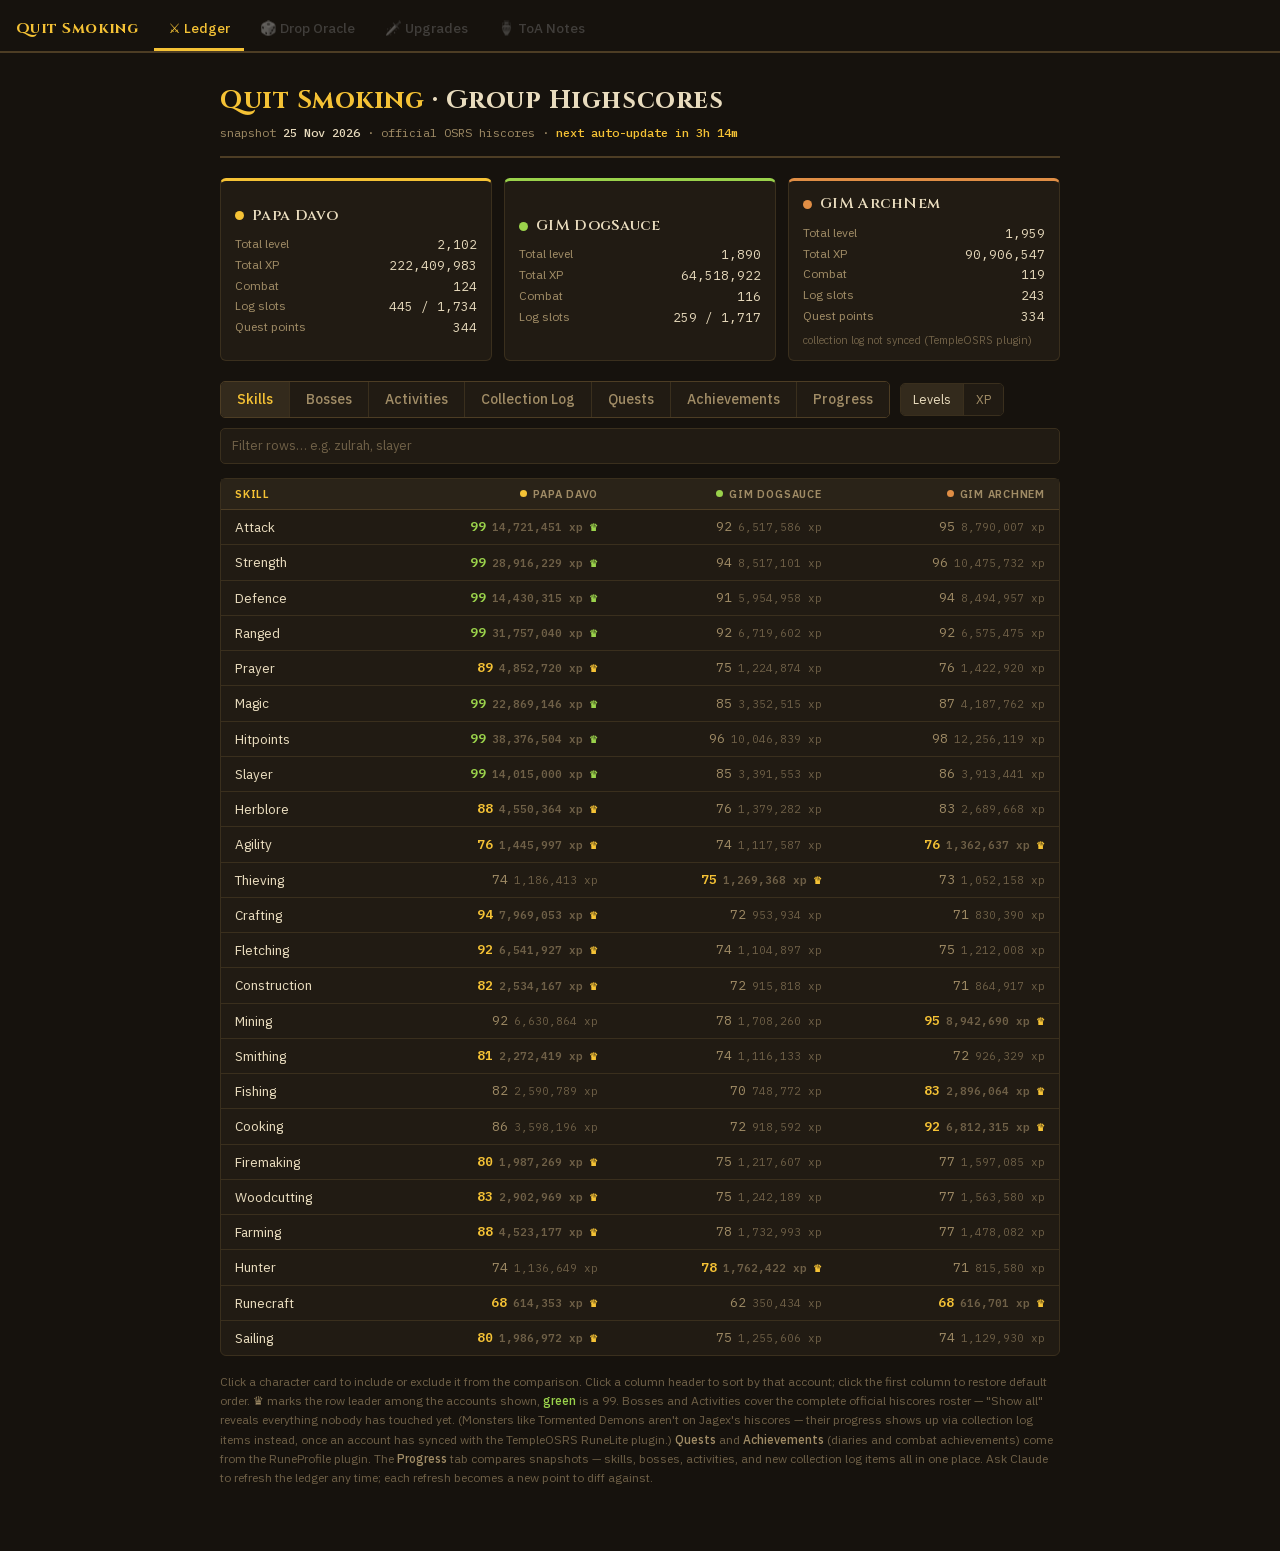
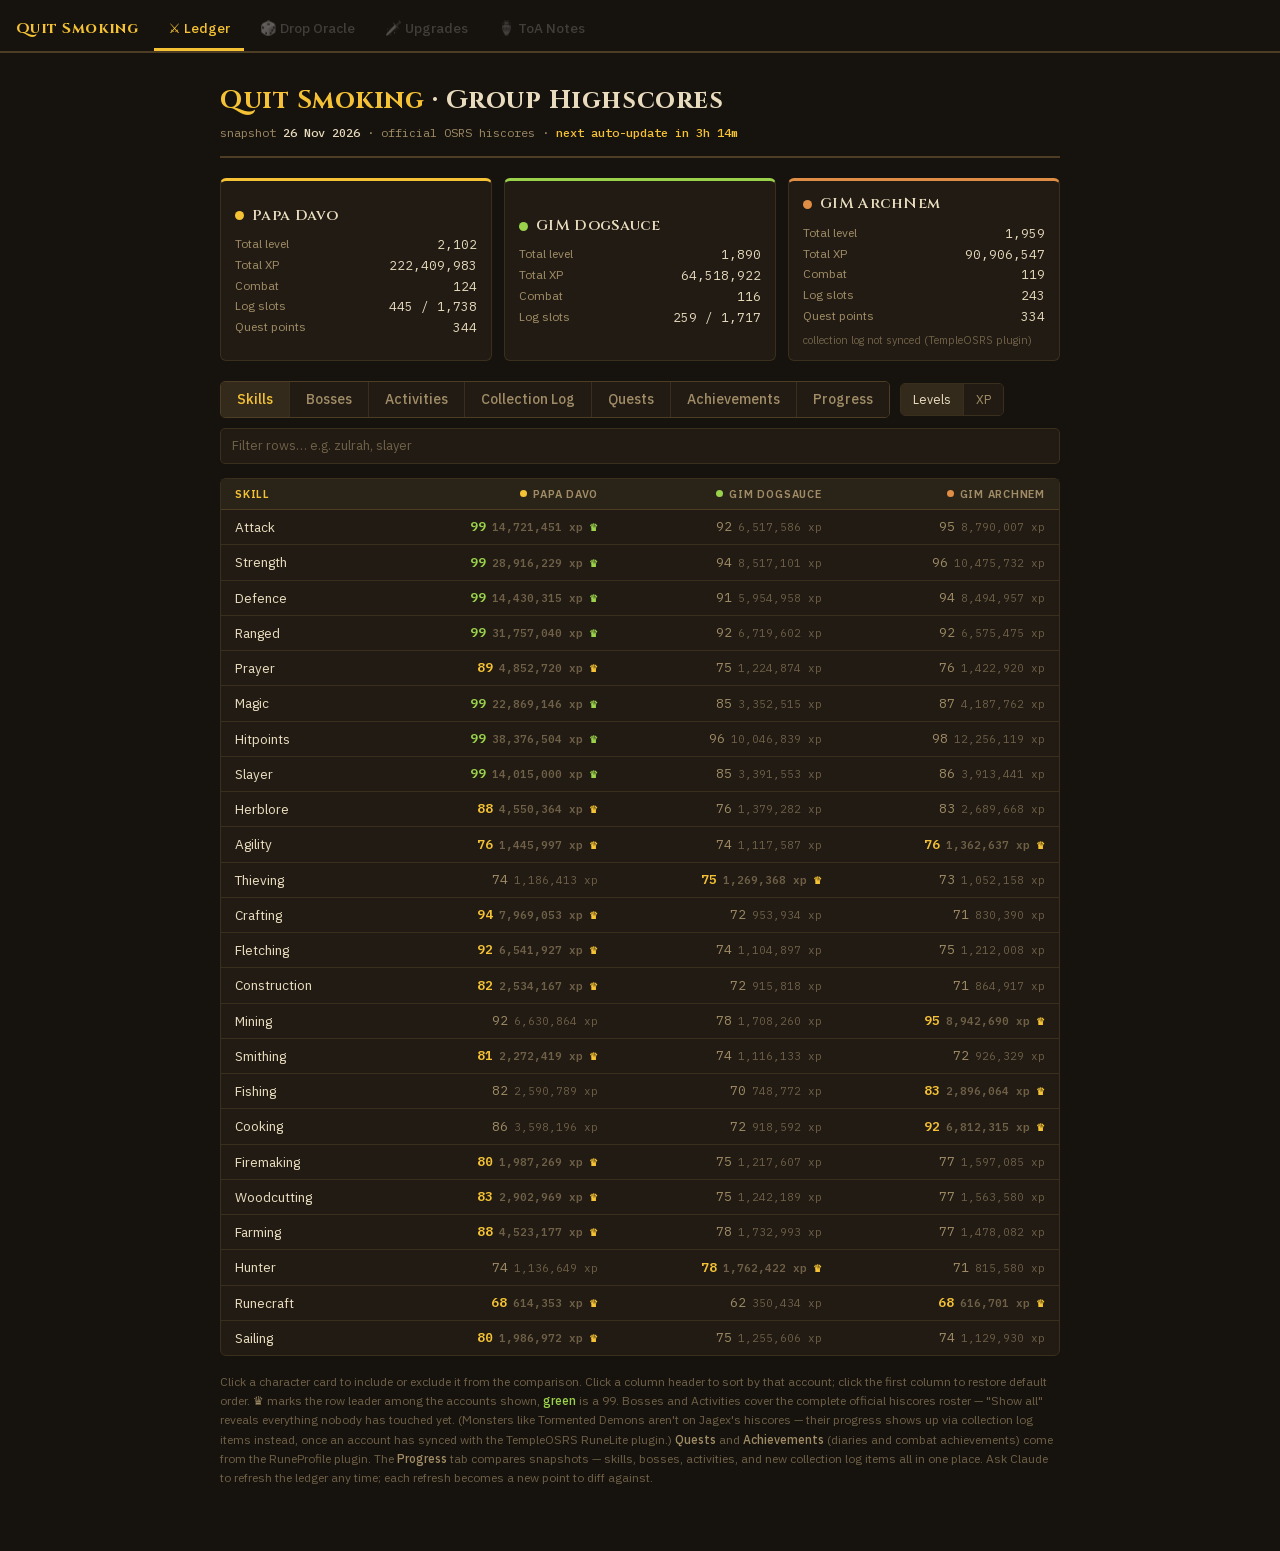
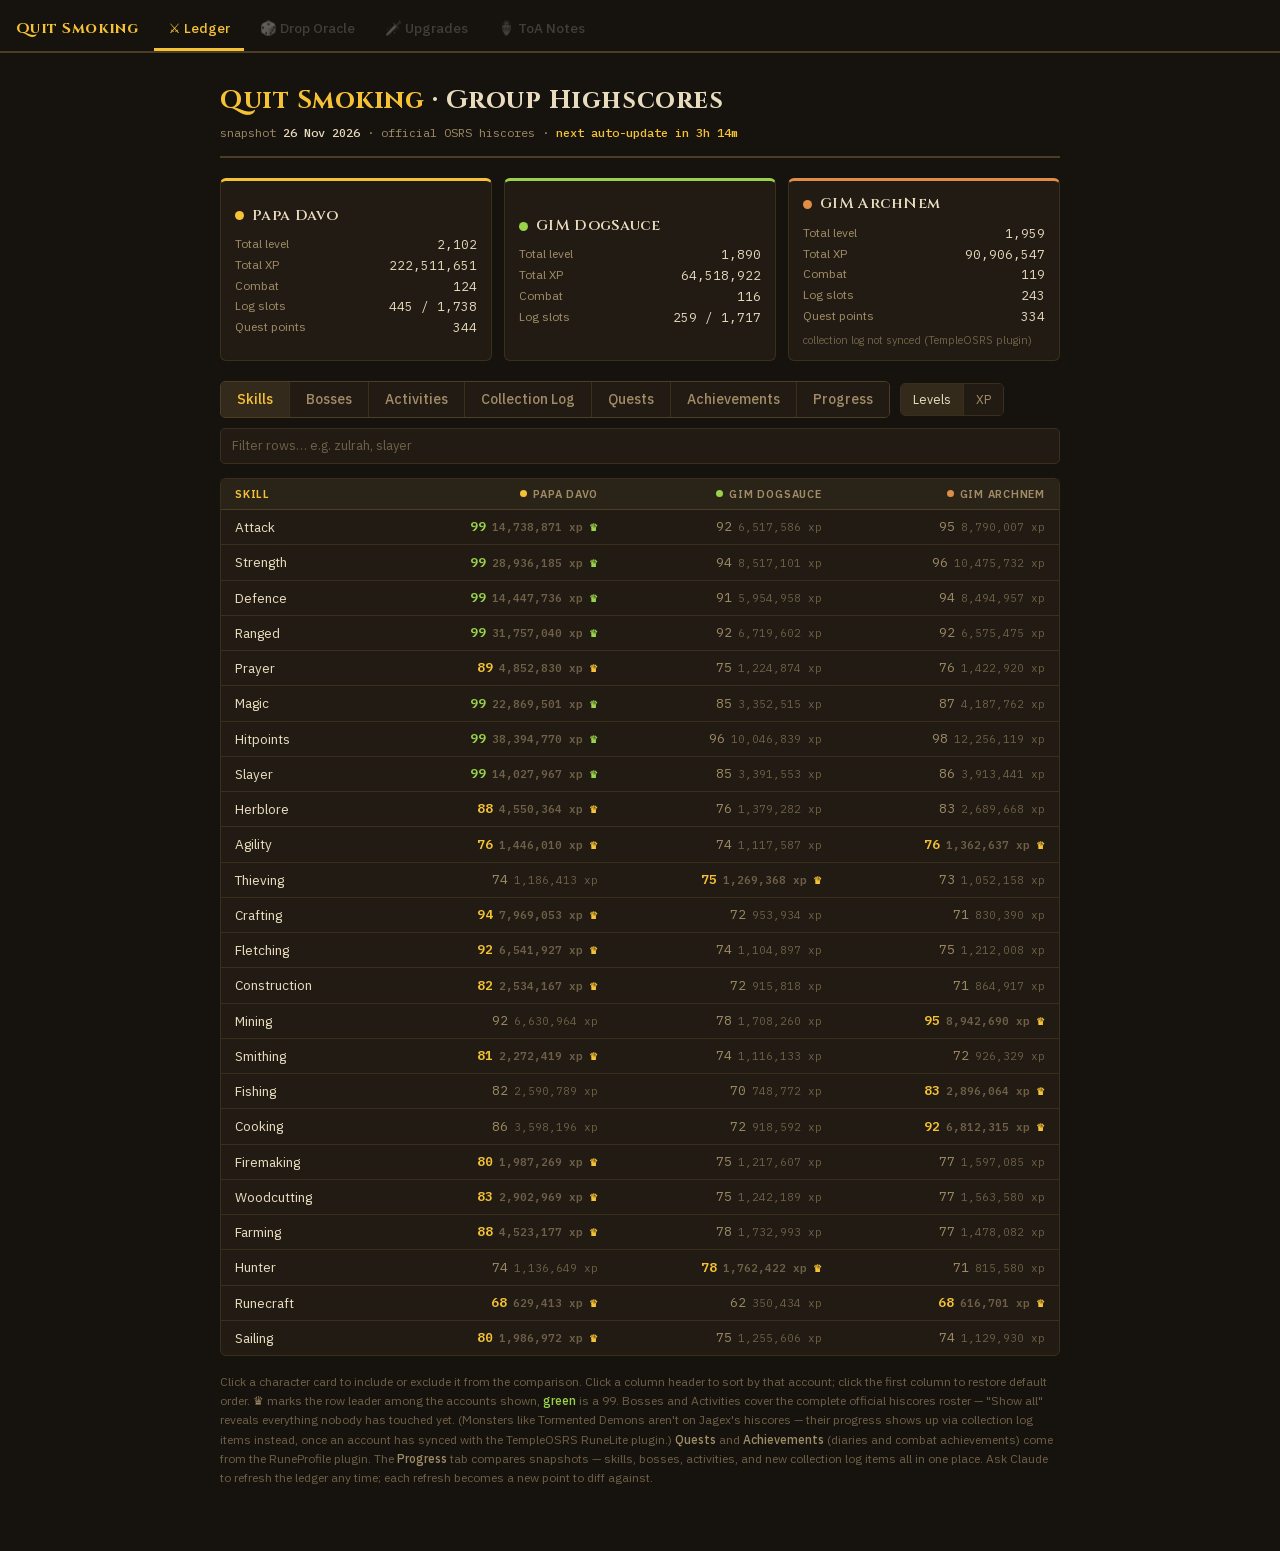
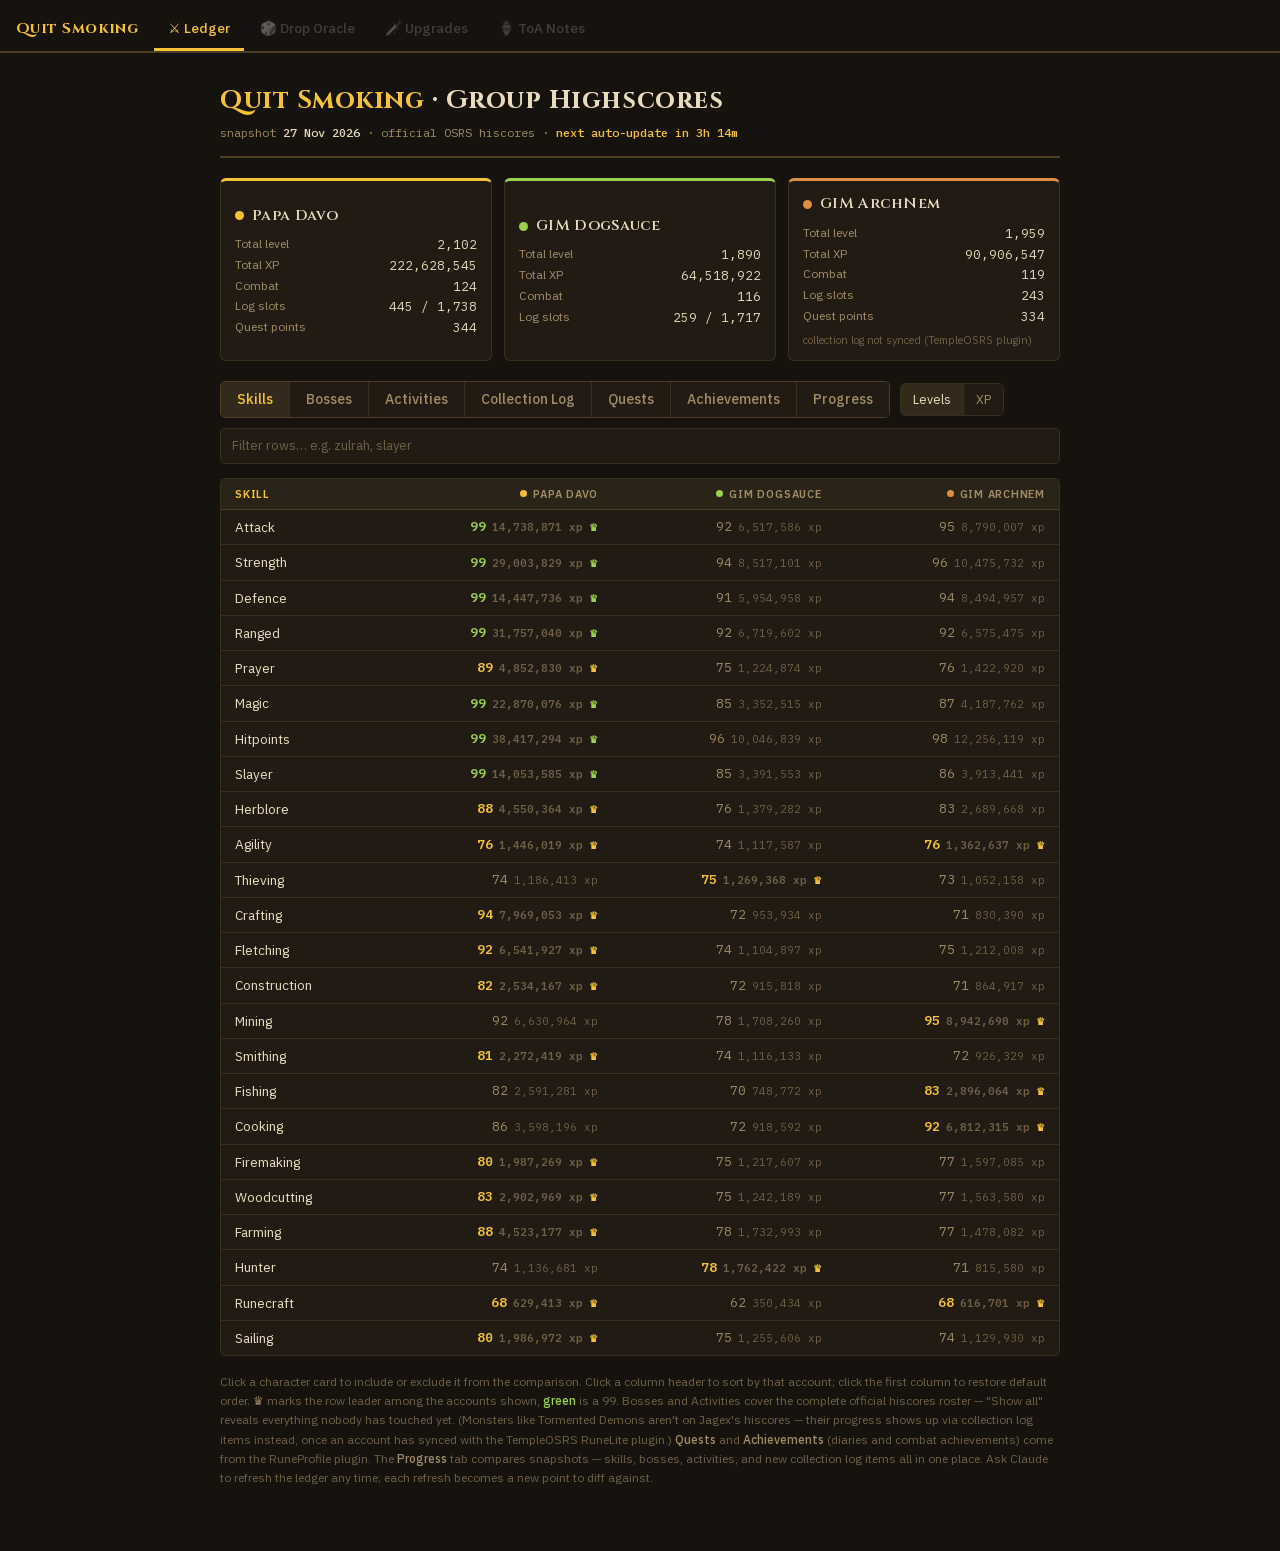
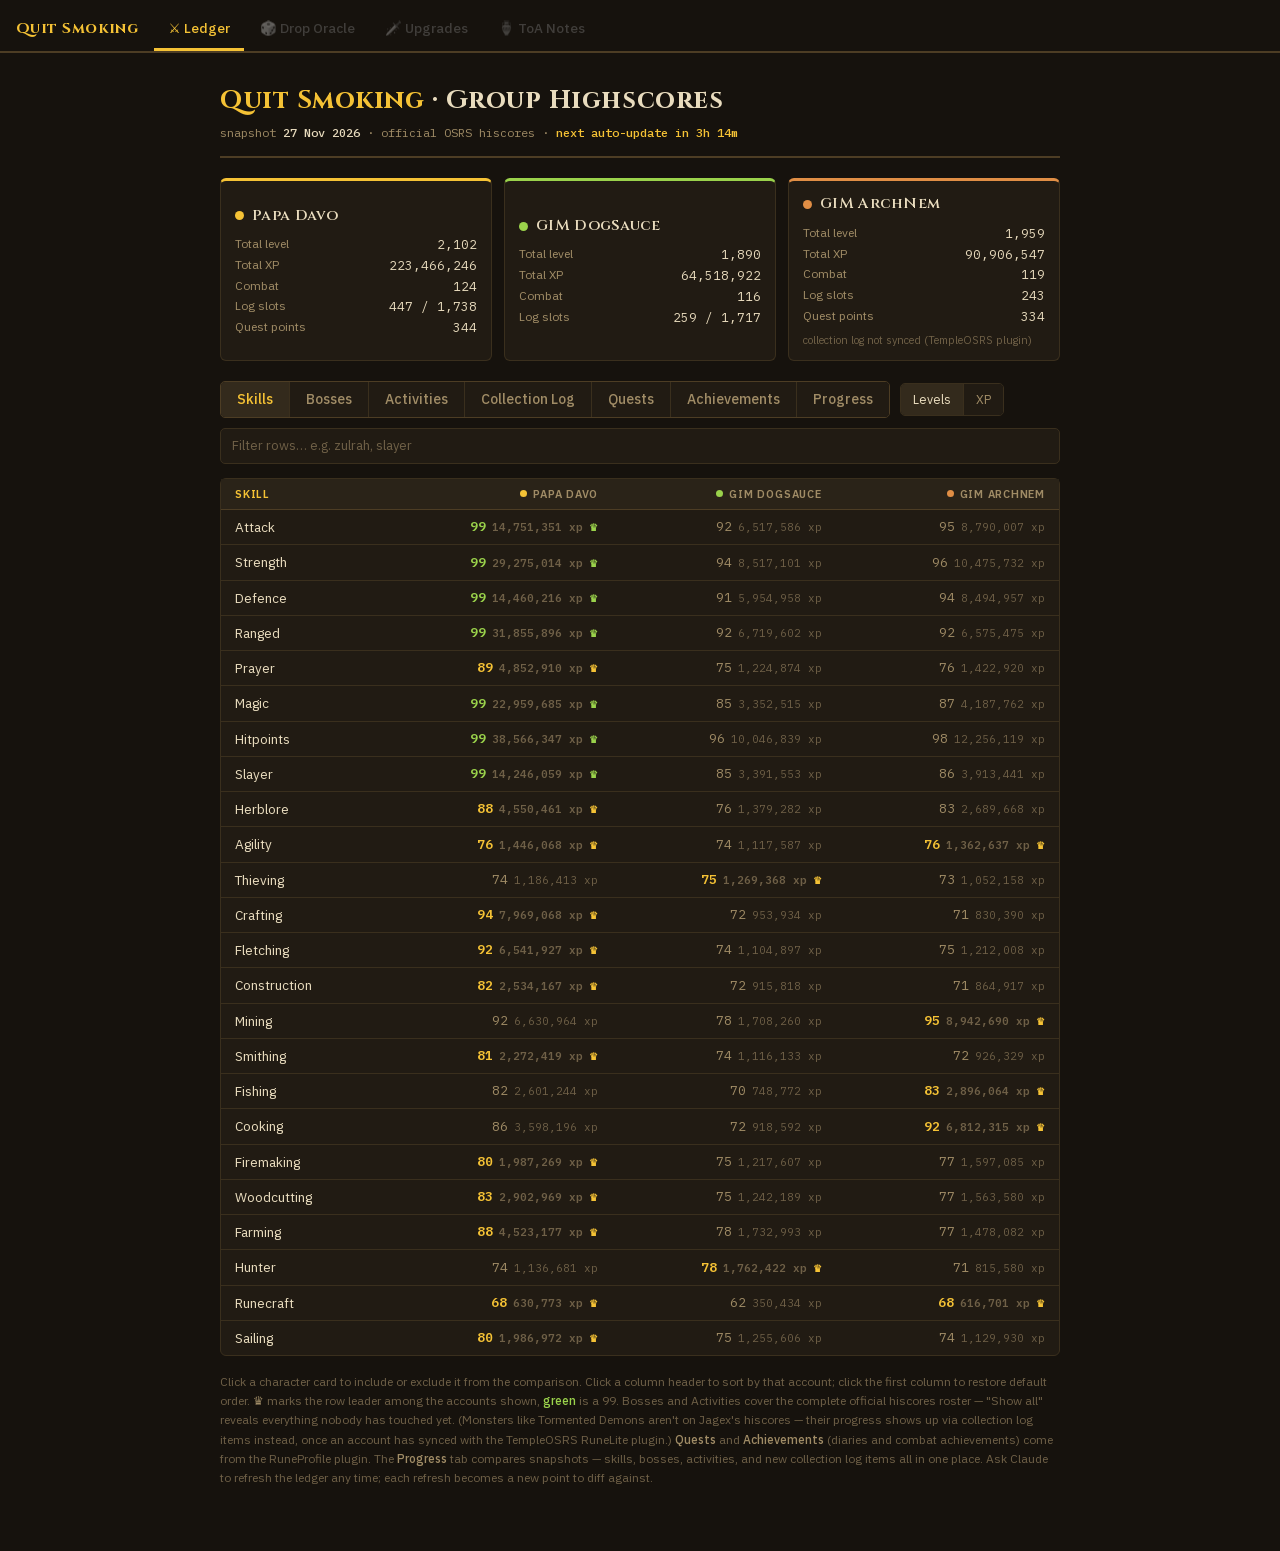
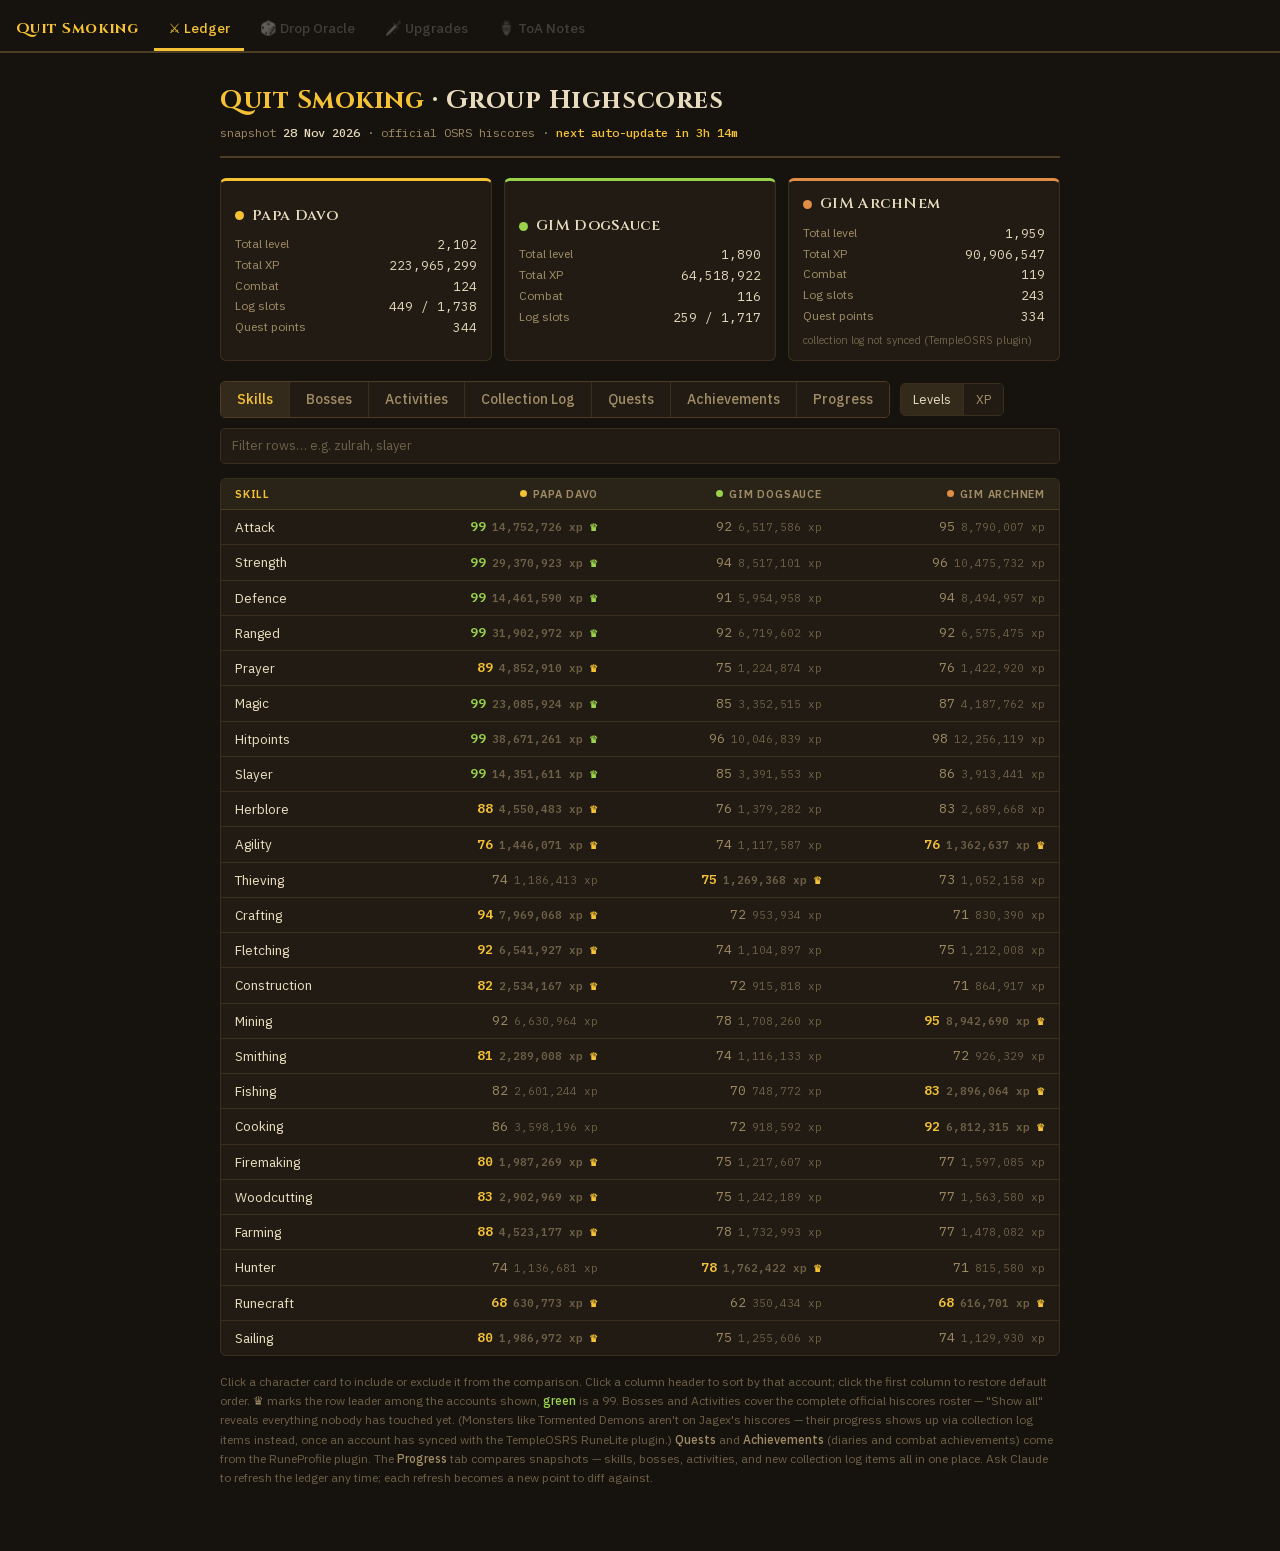
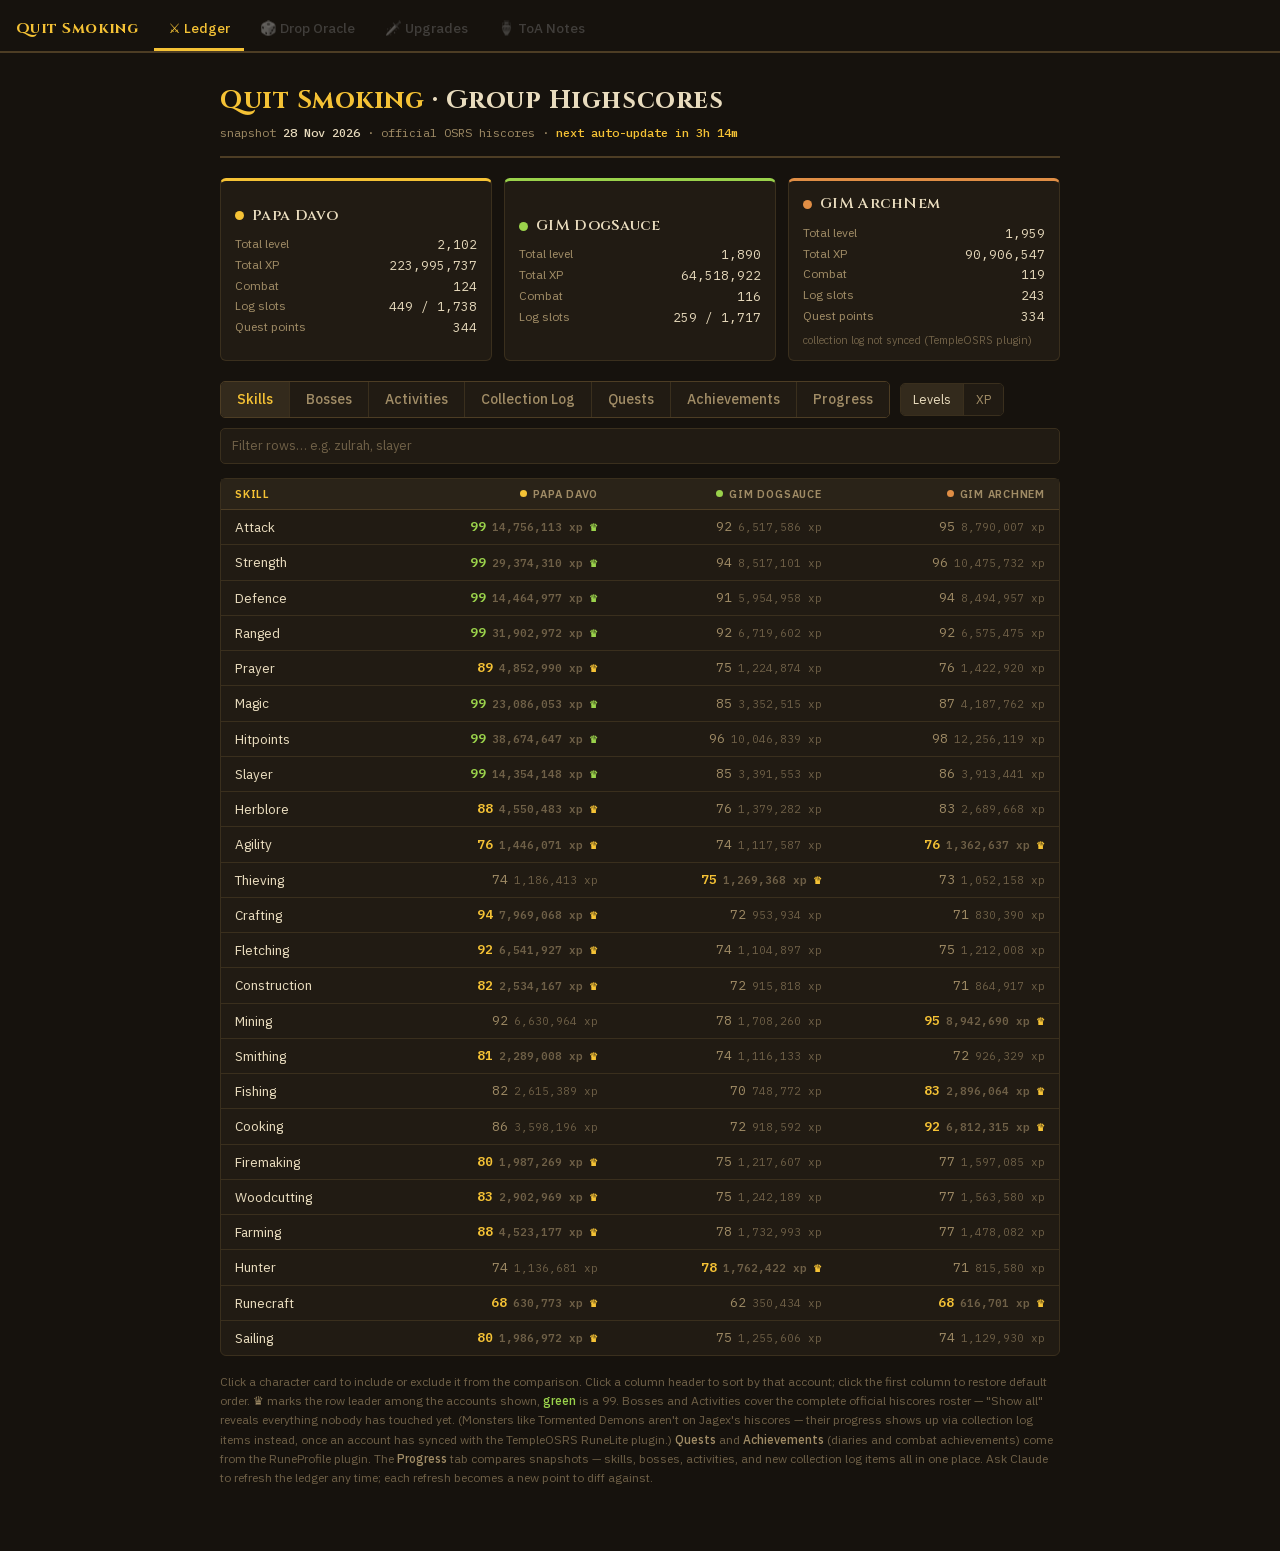
